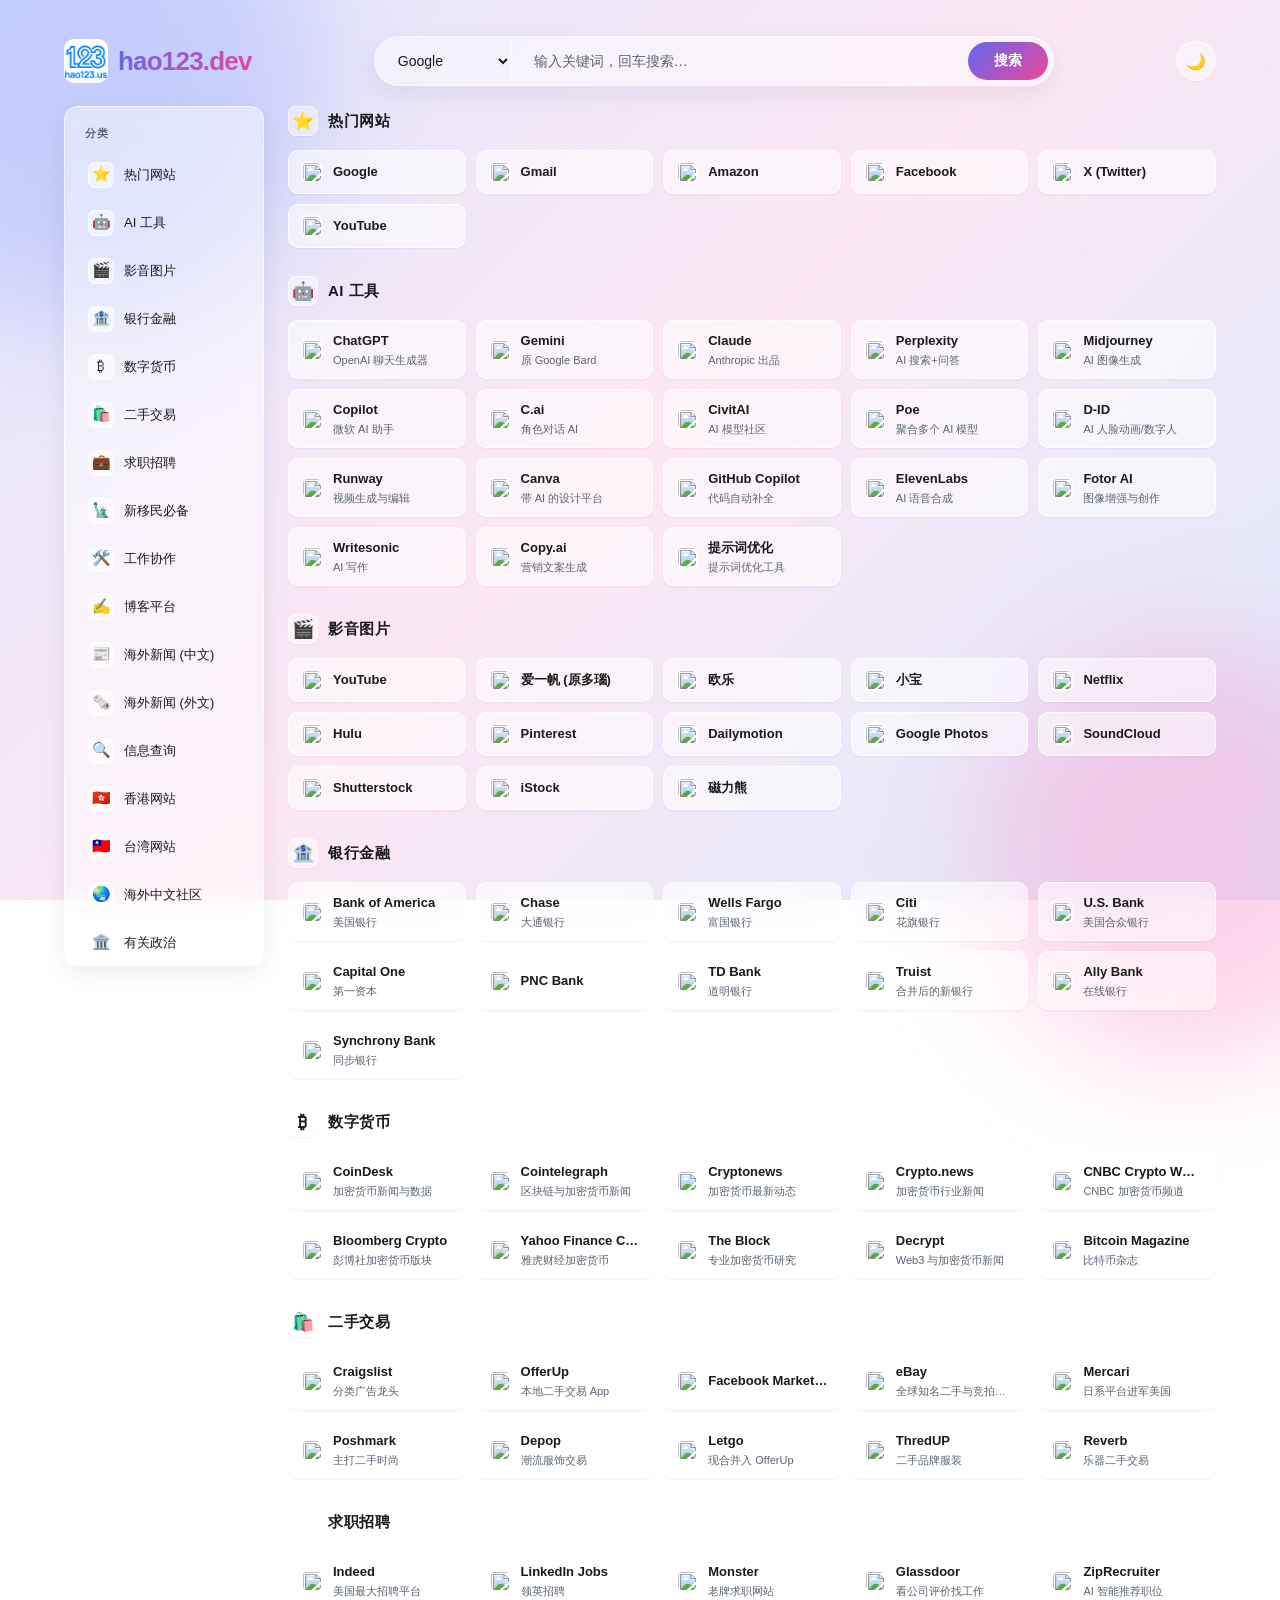
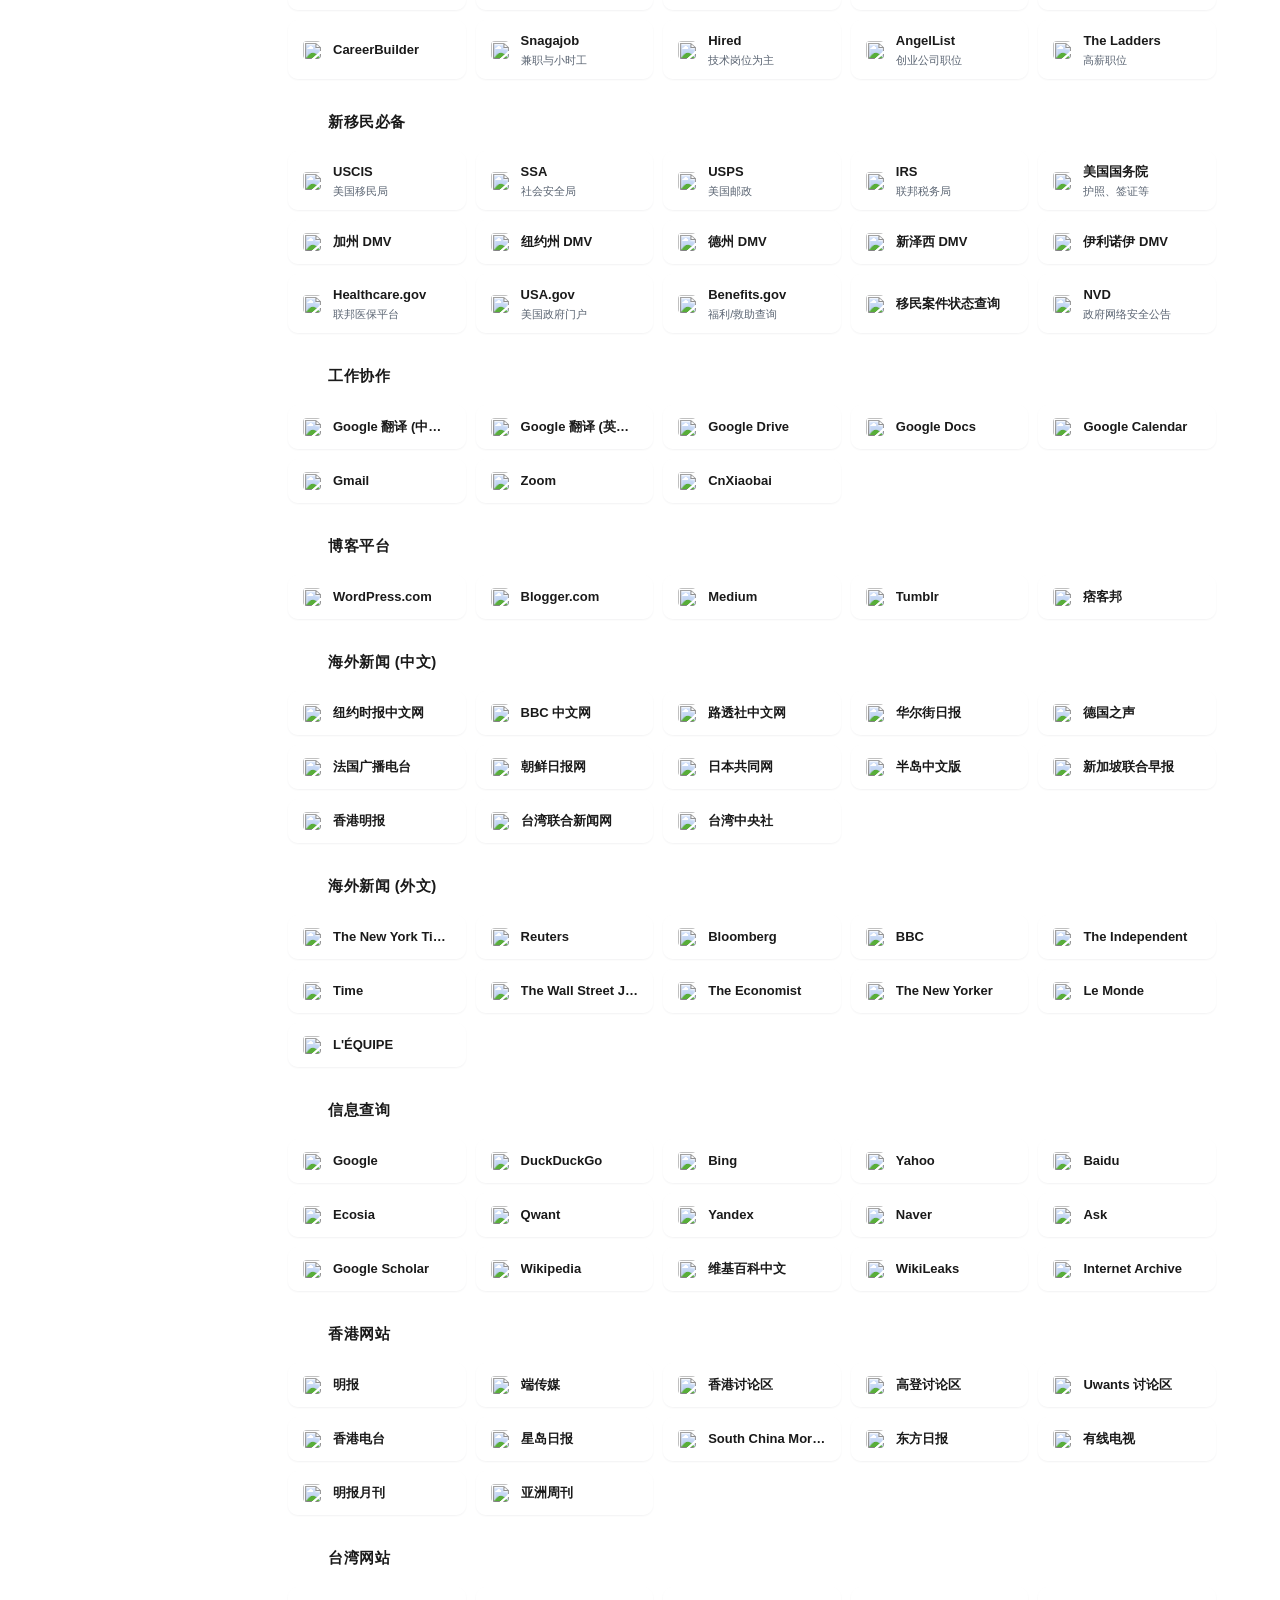
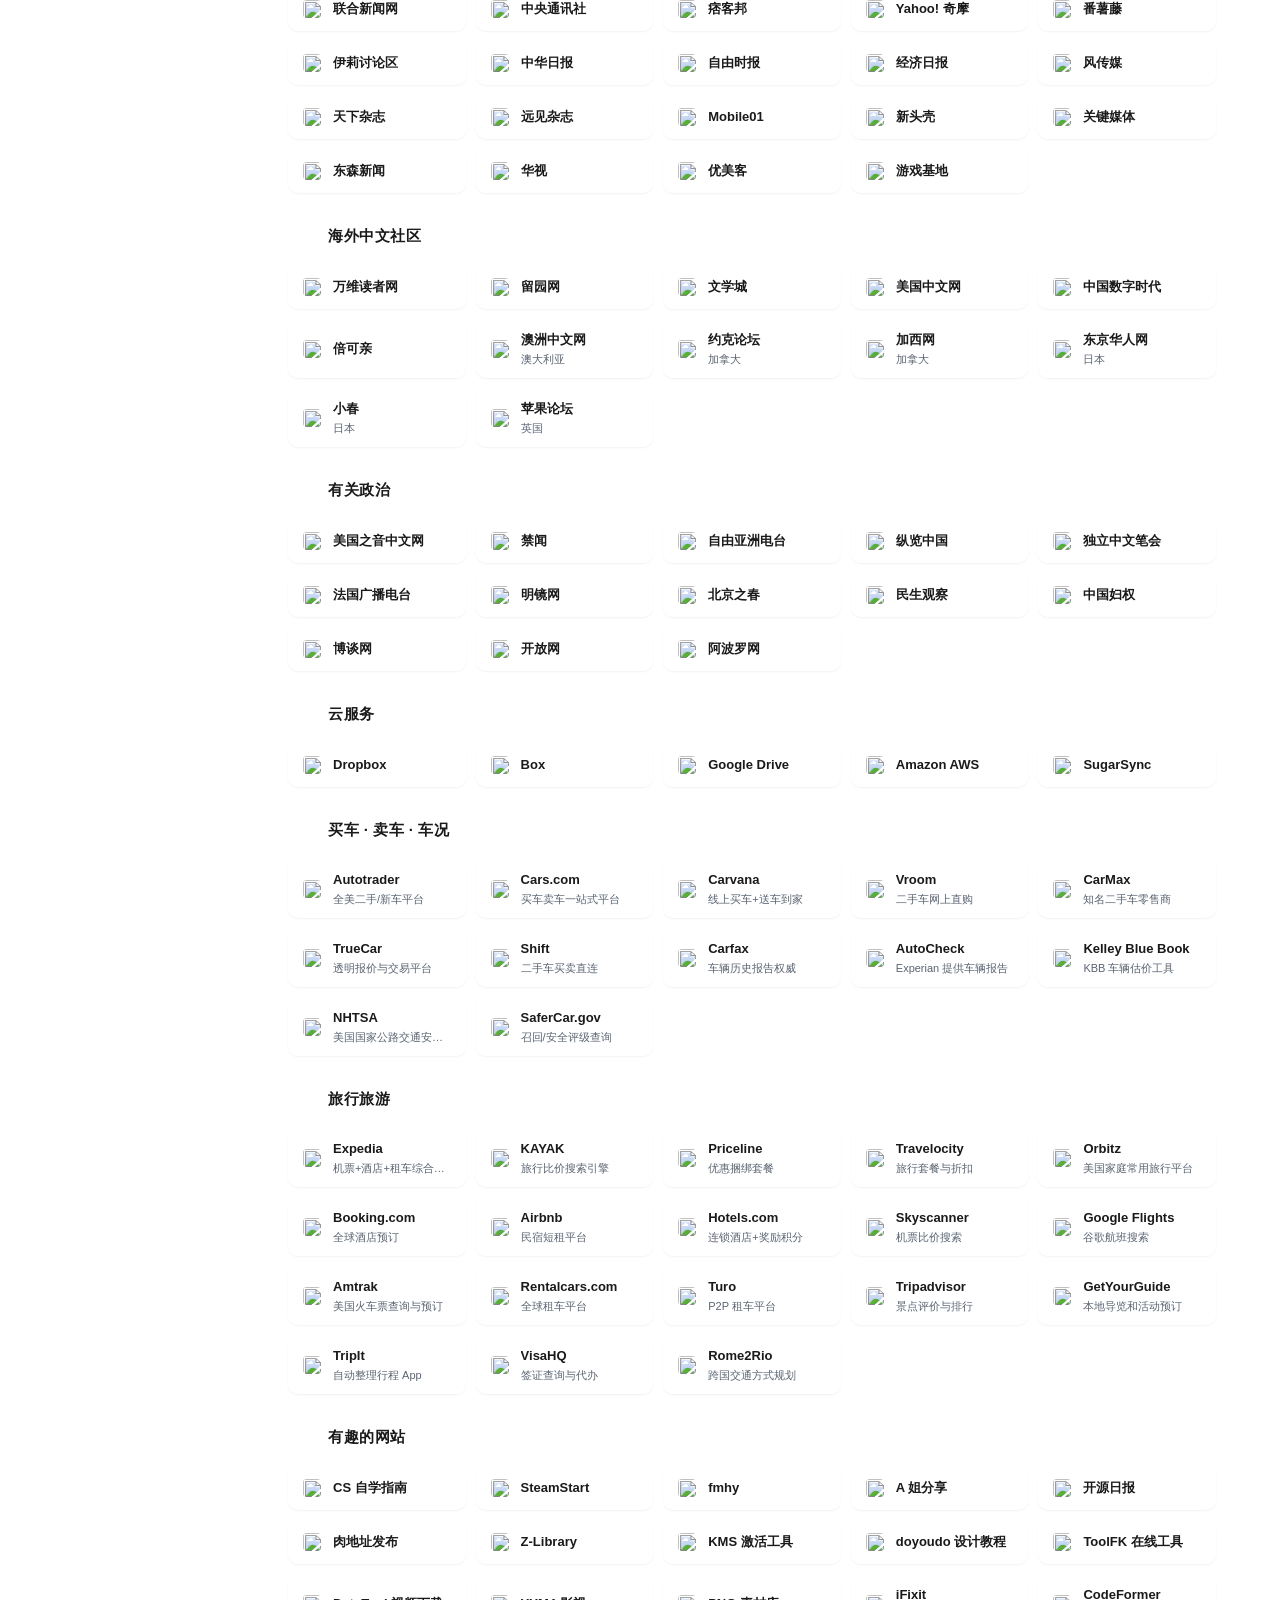
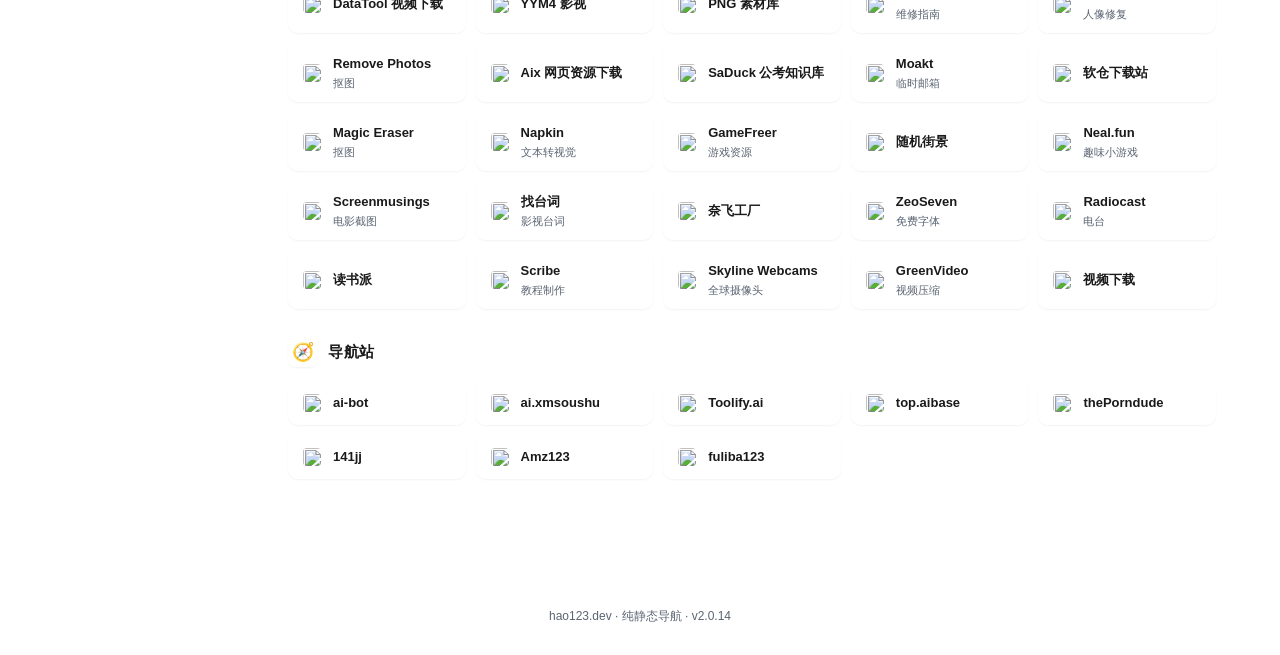
==== index.html @ 93e5f9da "迁移到新仓库 hao123.dev" ====
<!DOCTYPE html><html lang="zh-CN"> <head><meta charset="UTF-8"><meta name="viewport" content="width=device-width, initial-scale=1.0"><meta name="description" content="一个简洁的个人导航站点"><link rel="icon" type="image/svg+xml" href="/favicon/favicon.svg"><link rel="icon" type="image/x-icon" href="/favicon/favicon.ico" sizes="any"><link rel="icon" type="image/png" sizes="96x96" href="/favicon/favicon-96x96.png"><link rel="apple-touch-icon" sizes="180x180" href="/favicon/apple-touch-icon.png"><link rel="manifest" href="/favicon/site.webmanifest"><title>hao123.dev — 个人导航</title><script>
      (function () {
        try {
          var saved = localStorage.getItem('theme');
          var prefersDark =
            window.matchMedia &&
            window.matchMedia('(prefers-color-scheme: dark)').matches;
          var theme = saved || (prefersDark ? 'dark' : 'light');
          document.documentElement.dataset.theme = theme;
        } catch (e) {}
      })();
    </script><!-- Google tag (gtag.js) --><script async src="https://www.googletagmanager.com/gtag/js?id=G-NE12J1LT5P"></script><script>
      window.dataLayer = window.dataLayer || [];
      function gtag() {
        dataLayer.push(arguments);
      }
      gtag('js', new Date());
      gtag('config', 'G-NE12J1LT5P');
    </script><link rel="stylesheet" href="/_astro/index.BvAuFtSw.css"></head> <body>  <header class="site-header"> <div class="container"> <div class="header-top"> <a class="logo" href="/" aria-label="hao123.dev 首页"> <img src="/logo.png" alt="hao123.dev" width="44" height="44"> <span class="logo-text">hao123<em>.dev</em></span> </a> <form class="search-form" id="search-form" target="_blank"> <select id="search-engine" aria-label="搜索引擎"> <option value="https://www.google.com/search?q=">Google</option> <option value="https://www.bing.com/search?q=">Bing</option> <option value="https://www.baidu.com/s?wd=">百度</option> <option value="https://duckduckgo.com/?q=">DuckDuckGo</option> </select> <input type="text" id="search-input" name="q" placeholder="输入关键词，回车搜索…" autocomplete="off"> <button type="submit">搜索</button> </form> <button class="theme-toggle" id="theme-toggle" aria-label="切换主题" title="切换深色/浅色主题"> <span id="theme-icon">🌙</span> </button> </div> </div> </header> <script>
  (function () {
    const form = document.getElementById('search-form');
    const engineSel = document.getElementById('search-engine');
    const input = document.getElementById('search-input');

    form.addEventListener('submit', (e) => {
      e.preventDefault();
      const q = input.value.trim();
      if (!q) return;
      const url = engineSel.value + encodeURIComponent(q);
      window.open(url, '_blank', 'noopener');
    });

    const toggle = document.getElementById('theme-toggle');
    const icon = document.getElementById('theme-icon');
    const updateIcon = () => {
      icon.textContent =
        document.documentElement.dataset.theme === 'dark' ? '☀️' : '🌙';
    };
    updateIcon();
    toggle.addEventListener('click', () => {
      const cur = document.documentElement.dataset.theme || 'light';
      const next = cur === 'dark' ? 'light' : 'dark';
      document.documentElement.dataset.theme = next;
      try {
        localStorage.setItem('theme', next);
      } catch (e) {}
      updateIcon();
    });
  })();
</script> <div class="layout container"> <aside class="sidebar"> <div class="sidebar-inner"> <div class="sidebar-title">分类</div> <nav class="sidebar-nav"> <a class="sidebar-link" href="#hot" data-nav="hot"> <span class="sidebar-icon">⭐</span> <span class="sidebar-name">热门网站</span> </a><a class="sidebar-link" href="#ai" data-nav="ai"> <span class="sidebar-icon">🤖</span> <span class="sidebar-name">AI 工具</span> </a><a class="sidebar-link" href="#media" data-nav="media"> <span class="sidebar-icon">🎬</span> <span class="sidebar-name">影音图片</span> </a><a class="sidebar-link" href="#bank" data-nav="bank"> <span class="sidebar-icon">🏦</span> <span class="sidebar-name">银行金融</span> </a><a class="sidebar-link" href="#crypto" data-nav="crypto"> <span class="sidebar-icon">₿</span> <span class="sidebar-name">数字货币</span> </a><a class="sidebar-link" href="#second-hand" data-nav="second-hand"> <span class="sidebar-icon">🛍️</span> <span class="sidebar-name">二手交易</span> </a><a class="sidebar-link" href="#jobs" data-nav="jobs"> <span class="sidebar-icon">💼</span> <span class="sidebar-name">求职招聘</span> </a><a class="sidebar-link" href="#immigrant" data-nav="immigrant"> <span class="sidebar-icon">🗽</span> <span class="sidebar-name">新移民必备</span> </a><a class="sidebar-link" href="#work" data-nav="work"> <span class="sidebar-icon">🛠️</span> <span class="sidebar-name">工作协作</span> </a><a class="sidebar-link" href="#blog" data-nav="blog"> <span class="sidebar-icon">✍️</span> <span class="sidebar-name">博客平台</span> </a><a class="sidebar-link" href="#news-cn" data-nav="news-cn"> <span class="sidebar-icon">📰</span> <span class="sidebar-name">海外新闻 (中文)</span> </a><a class="sidebar-link" href="#news-en" data-nav="news-en"> <span class="sidebar-icon">🗞️</span> <span class="sidebar-name">海外新闻 (外文)</span> </a><a class="sidebar-link" href="#search" data-nav="search"> <span class="sidebar-icon">🔍</span> <span class="sidebar-name">信息查询</span> </a><a class="sidebar-link" href="#hk" data-nav="hk"> <span class="sidebar-icon">🇭🇰</span> <span class="sidebar-name">香港网站</span> </a><a class="sidebar-link" href="#tw" data-nav="tw"> <span class="sidebar-icon">🇹🇼</span> <span class="sidebar-name">台湾网站</span> </a><a class="sidebar-link" href="#overseas-cn" data-nav="overseas-cn"> <span class="sidebar-icon">🌏</span> <span class="sidebar-name">海外中文社区</span> </a><a class="sidebar-link" href="#politics" data-nav="politics"> <span class="sidebar-icon">🏛️</span> <span class="sidebar-name">有关政治</span> </a><a class="sidebar-link" href="#cloud" data-nav="cloud"> <span class="sidebar-icon">☁️</span> <span class="sidebar-name">云服务</span> </a><a class="sidebar-link" href="#car" data-nav="car"> <span class="sidebar-icon">🚗</span> <span class="sidebar-name">买车 · 卖车 · 车况</span> </a><a class="sidebar-link" href="#travel" data-nav="travel"> <span class="sidebar-icon">✈️</span> <span class="sidebar-name">旅行旅游</span> </a><a class="sidebar-link" href="#fun" data-nav="fun"> <span class="sidebar-icon">🎲</span> <span class="sidebar-name">有趣的网站</span> </a><a class="sidebar-link" href="#nav" data-nav="nav"> <span class="sidebar-icon">🧭</span> <span class="sidebar-name">导航站</span> </a> </nav> </div> </aside> <script>
  (function () {
    const links = Array.from(document.querySelectorAll('[data-nav]'));
    const sections = links
      .map((l) => document.getElementById(l.getAttribute('data-nav')))
      .filter(Boolean);

    const setActive = (id) => {
      links.forEach((l) => {
        l.classList.toggle('active', l.getAttribute('data-nav') === id);
      });
    };

    links.forEach((l) => {
      l.addEventListener('click', (e) => {
        e.preventDefault();
        const id = l.getAttribute('data-nav');
        const el = document.getElementById(id);
        if (el) {
          el.scrollIntoView({ behavior: 'smooth', block: 'start' });
          setActive(id);
          history.replaceState(null, '', `#${id}`);
        }
      });
    });

    if ('IntersectionObserver' in window && sections.length) {
      const io = new IntersectionObserver(
        (entries) => {
          entries.forEach((en) => {
            if (en.isIntersecting) setActive(en.target.id);
          });
        },
        { rootMargin: '-20% 0px -70% 0px', threshold: 0 }
      );
      sections.forEach((s) => io.observe(s));
    }

    if (sections[0]) setActive(sections[0].id);
  })();
</script> <main class="content"> <section class="category" data-category id="hot"> <h2 class="category-title"> <span class="icon">⭐</span> <span>热门网站</span> </h2> <div class="sites-grid"> <a class="site-card" href="https://www.google.com/" target="_blank" rel="noopener noreferrer" data-site data-search="Google "> <img class="site-favicon" src="https://www.google.com/s2/favicons?sz=64&domain=www.google.com" alt="" width="22" height="22" loading="lazy" decoding="async" referrerpolicy="no-referrer"> <div class="site-info"> <div class="site-name">Google</div>  </div> </a><a class="site-card" href="https://www.gmail.com/" target="_blank" rel="noopener noreferrer" data-site data-search="Gmail "> <img class="site-favicon" src="https://www.google.com/s2/favicons?sz=64&domain=www.gmail.com" alt="" width="22" height="22" loading="lazy" decoding="async" referrerpolicy="no-referrer"> <div class="site-info"> <div class="site-name">Gmail</div>  </div> </a><a class="site-card" href="https://www.amazon.com/" target="_blank" rel="noopener noreferrer" data-site data-search="Amazon "> <img class="site-favicon" src="https://www.google.com/s2/favicons?sz=64&domain=www.amazon.com" alt="" width="22" height="22" loading="lazy" decoding="async" referrerpolicy="no-referrer"> <div class="site-info"> <div class="site-name">Amazon</div>  </div> </a><a class="site-card" href="https://www.facebook.com/" target="_blank" rel="noopener noreferrer" data-site data-search="Facebook "> <img class="site-favicon" src="https://www.google.com/s2/favicons?sz=64&domain=www.facebook.com" alt="" width="22" height="22" loading="lazy" decoding="async" referrerpolicy="no-referrer"> <div class="site-info"> <div class="site-name">Facebook</div>  </div> </a><a class="site-card" href="https://www.twitter.com/" target="_blank" rel="noopener noreferrer" data-site data-search="X (Twitter) "> <img class="site-favicon" src="https://www.google.com/s2/favicons?sz=64&domain=www.twitter.com" alt="" width="22" height="22" loading="lazy" decoding="async" referrerpolicy="no-referrer"> <div class="site-info"> <div class="site-name">X (Twitter)</div>  </div> </a><a class="site-card" href="https://www.youtube.com/" target="_blank" rel="noopener noreferrer" data-site data-search="YouTube "> <img class="site-favicon" src="https://www.google.com/s2/favicons?sz=64&domain=www.youtube.com" alt="" width="22" height="22" loading="lazy" decoding="async" referrerpolicy="no-referrer"> <div class="site-info"> <div class="site-name">YouTube</div>  </div> </a> </div> </section><section class="category" data-category id="ai"> <h2 class="category-title"> <span class="icon">🤖</span> <span>AI 工具</span> </h2> <div class="sites-grid"> <a class="site-card" href="https://chat.openai.com/" target="_blank" rel="noopener noreferrer" data-site data-search="ChatGPT OpenAI 聊天生成器"> <img class="site-favicon" src="https://www.google.com/s2/favicons?sz=64&domain=chat.openai.com" alt="" width="22" height="22" loading="lazy" decoding="async" referrerpolicy="no-referrer"> <div class="site-info"> <div class="site-name">ChatGPT</div> <div class="site-desc">OpenAI 聊天生成器</div> </div> </a><a class="site-card" href="https://gemini.google.com/" target="_blank" rel="noopener noreferrer" data-site data-search="Gemini 原 Google Bard"> <img class="site-favicon" src="https://www.google.com/s2/favicons?sz=64&domain=gemini.google.com" alt="" width="22" height="22" loading="lazy" decoding="async" referrerpolicy="no-referrer"> <div class="site-info"> <div class="site-name">Gemini</div> <div class="site-desc">原 Google Bard</div> </div> </a><a class="site-card" href="https://claude.ai/" target="_blank" rel="noopener noreferrer" data-site data-search="Claude Anthropic 出品"> <img class="site-favicon" src="https://www.google.com/s2/favicons?sz=64&domain=claude.ai" alt="" width="22" height="22" loading="lazy" decoding="async" referrerpolicy="no-referrer"> <div class="site-info"> <div class="site-name">Claude</div> <div class="site-desc">Anthropic 出品</div> </div> </a><a class="site-card" href="https://www.perplexity.ai/" target="_blank" rel="noopener noreferrer" data-site data-search="Perplexity AI 搜索+问答"> <img class="site-favicon" src="https://www.google.com/s2/favicons?sz=64&domain=www.perplexity.ai" alt="" width="22" height="22" loading="lazy" decoding="async" referrerpolicy="no-referrer"> <div class="site-info"> <div class="site-name">Perplexity</div> <div class="site-desc">AI 搜索+问答</div> </div> </a><a class="site-card" href="https://www.midjourney.com" target="_blank" rel="noopener noreferrer" data-site data-search="Midjourney AI 图像生成"> <img class="site-favicon" src="https://www.google.com/s2/favicons?sz=64&domain=www.midjourney.com" alt="" width="22" height="22" loading="lazy" decoding="async" referrerpolicy="no-referrer"> <div class="site-info"> <div class="site-name">Midjourney</div> <div class="site-desc">AI 图像生成</div> </div> </a><a class="site-card" href="https://copilot.microsoft.com/" target="_blank" rel="noopener noreferrer" data-site data-search="Copilot 微软 AI 助手"> <img class="site-favicon" src="https://www.google.com/s2/favicons?sz=64&domain=copilot.microsoft.com" alt="" width="22" height="22" loading="lazy" decoding="async" referrerpolicy="no-referrer"> <div class="site-info"> <div class="site-name">Copilot</div> <div class="site-desc">微软 AI 助手</div> </div> </a><a class="site-card" href="https://c.ai/" target="_blank" rel="noopener noreferrer" data-site data-search="C.ai 角色对话 AI"> <img class="site-favicon" src="https://www.google.com/s2/favicons?sz=64&domain=c.ai" alt="" width="22" height="22" loading="lazy" decoding="async" referrerpolicy="no-referrer"> <div class="site-info"> <div class="site-name">C.ai</div> <div class="site-desc">角色对话 AI</div> </div> </a><a class="site-card" href="https://civitai.com/" target="_blank" rel="noopener noreferrer" data-site data-search="CivitAI AI 模型社区"> <img class="site-favicon" src="https://www.google.com/s2/favicons?sz=64&domain=civitai.com" alt="" width="22" height="22" loading="lazy" decoding="async" referrerpolicy="no-referrer"> <div class="site-info"> <div class="site-name">CivitAI</div> <div class="site-desc">AI 模型社区</div> </div> </a><a class="site-card" href="https://poe.com/" target="_blank" rel="noopener noreferrer" data-site data-search="Poe 聚合多个 AI 模型"> <img class="site-favicon" src="https://www.google.com/s2/favicons?sz=64&domain=poe.com" alt="" width="22" height="22" loading="lazy" decoding="async" referrerpolicy="no-referrer"> <div class="site-info"> <div class="site-name">Poe</div> <div class="site-desc">聚合多个 AI 模型</div> </div> </a><a class="site-card" href="https://www.d-id.com/" target="_blank" rel="noopener noreferrer" data-site data-search="D-ID AI 人脸动画/数字人"> <img class="site-favicon" src="https://www.google.com/s2/favicons?sz=64&domain=www.d-id.com" alt="" width="22" height="22" loading="lazy" decoding="async" referrerpolicy="no-referrer"> <div class="site-info"> <div class="site-name">D-ID</div> <div class="site-desc">AI 人脸动画/数字人</div> </div> </a><a class="site-card" href="https://runwayml.com/" target="_blank" rel="noopener noreferrer" data-site data-search="Runway 视频生成与编辑"> <img class="site-favicon" src="https://www.google.com/s2/favicons?sz=64&domain=runwayml.com" alt="" width="22" height="22" loading="lazy" decoding="async" referrerpolicy="no-referrer"> <div class="site-info"> <div class="site-name">Runway</div> <div class="site-desc">视频生成与编辑</div> </div> </a><a class="site-card" href="https://www.canva.com/" target="_blank" rel="noopener noreferrer" data-site data-search="Canva 带 AI 的设计平台"> <img class="site-favicon" src="https://www.google.com/s2/favicons?sz=64&domain=www.canva.com" alt="" width="22" height="22" loading="lazy" decoding="async" referrerpolicy="no-referrer"> <div class="site-info"> <div class="site-name">Canva</div> <div class="site-desc">带 AI 的设计平台</div> </div> </a><a class="site-card" href="https://github.com/features/copilot" target="_blank" rel="noopener noreferrer" data-site data-search="GitHub Copilot 代码自动补全"> <img class="site-favicon" src="https://www.google.com/s2/favicons?sz=64&domain=github.com" alt="" width="22" height="22" loading="lazy" decoding="async" referrerpolicy="no-referrer"> <div class="site-info"> <div class="site-name">GitHub Copilot</div> <div class="site-desc">代码自动补全</div> </div> </a><a class="site-card" href="https://www.elevenlabs.io/" target="_blank" rel="noopener noreferrer" data-site data-search="ElevenLabs AI 语音合成"> <img class="site-favicon" src="https://www.google.com/s2/favicons?sz=64&domain=www.elevenlabs.io" alt="" width="22" height="22" loading="lazy" decoding="async" referrerpolicy="no-referrer"> <div class="site-info"> <div class="site-name">ElevenLabs</div> <div class="site-desc">AI 语音合成</div> </div> </a><a class="site-card" href="https://www.fotor.com/" target="_blank" rel="noopener noreferrer" data-site data-search="Fotor AI 图像增强与创作"> <img class="site-favicon" src="https://www.google.com/s2/favicons?sz=64&domain=www.fotor.com" alt="" width="22" height="22" loading="lazy" decoding="async" referrerpolicy="no-referrer"> <div class="site-info"> <div class="site-name">Fotor AI</div> <div class="site-desc">图像增强与创作</div> </div> </a><a class="site-card" href="https://www.writesonic.com/" target="_blank" rel="noopener noreferrer" data-site data-search="Writesonic AI 写作"> <img class="site-favicon" src="https://www.google.com/s2/favicons?sz=64&domain=www.writesonic.com" alt="" width="22" height="22" loading="lazy" decoding="async" referrerpolicy="no-referrer"> <div class="site-info"> <div class="site-name">Writesonic</div> <div class="site-desc">AI 写作</div> </div> </a><a class="site-card" href="https://www.copy.ai/" target="_blank" rel="noopener noreferrer" data-site data-search="Copy.ai 营销文案生成"> <img class="site-favicon" src="https://www.google.com/s2/favicons?sz=64&domain=www.copy.ai" alt="" width="22" height="22" loading="lazy" decoding="async" referrerpolicy="no-referrer"> <div class="site-info"> <div class="site-name">Copy.ai</div> <div class="site-desc">营销文案生成</div> </div> </a><a class="site-card" href="https://prompt.always200.com/" target="_blank" rel="noopener noreferrer" data-site data-search="提示词优化 提示词优化工具"> <img class="site-favicon" src="https://www.google.com/s2/favicons?sz=64&domain=prompt.always200.com" alt="" width="22" height="22" loading="lazy" decoding="async" referrerpolicy="no-referrer"> <div class="site-info"> <div class="site-name">提示词优化</div> <div class="site-desc">提示词优化工具</div> </div> </a> </div> </section><section class="category" data-category id="media"> <h2 class="category-title"> <span class="icon">🎬</span> <span>影音图片</span> </h2> <div class="sites-grid"> <a class="site-card" href="https://youtube.com/" target="_blank" rel="noopener noreferrer" data-site data-search="YouTube "> <img class="site-favicon" src="https://www.google.com/s2/favicons?sz=64&domain=youtube.com" alt="" width="22" height="22" loading="lazy" decoding="async" referrerpolicy="no-referrer"> <div class="site-info"> <div class="site-name">YouTube</div>  </div> </a><a class="site-card" href="https://iyf.tv/" target="_blank" rel="noopener noreferrer" data-site data-search="爱一帆 (原多瑙) "> <img class="site-favicon" src="https://www.google.com/s2/favicons?sz=64&domain=iyf.tv" alt="" width="22" height="22" loading="lazy" decoding="async" referrerpolicy="no-referrer"> <div class="site-info"> <div class="site-name">爱一帆 (原多瑙)</div>  </div> </a><a class="site-card" href="https://www.olevod.com/" target="_blank" rel="noopener noreferrer" data-site data-search="欧乐 "> <img class="site-favicon" src="https://www.google.com/s2/favicons?sz=64&domain=www.olevod.com" alt="" width="22" height="22" loading="lazy" decoding="async" referrerpolicy="no-referrer"> <div class="site-info"> <div class="site-name">欧乐</div>  </div> </a><a class="site-card" href="https://xbyy.app/" target="_blank" rel="noopener noreferrer" data-site data-search="小宝 "> <img class="site-favicon" src="https://www.google.com/s2/favicons?sz=64&domain=xbyy.app" alt="" width="22" height="22" loading="lazy" decoding="async" referrerpolicy="no-referrer"> <div class="site-info"> <div class="site-name">小宝</div>  </div> </a><a class="site-card" href="https://www.netflix.com/" target="_blank" rel="noopener noreferrer" data-site data-search="Netflix "> <img class="site-favicon" src="https://www.google.com/s2/favicons?sz=64&domain=www.netflix.com" alt="" width="22" height="22" loading="lazy" decoding="async" referrerpolicy="no-referrer"> <div class="site-info"> <div class="site-name">Netflix</div>  </div> </a><a class="site-card" href="https://www.hulu.com/" target="_blank" rel="noopener noreferrer" data-site data-search="Hulu "> <img class="site-favicon" src="https://www.google.com/s2/favicons?sz=64&domain=www.hulu.com" alt="" width="22" height="22" loading="lazy" decoding="async" referrerpolicy="no-referrer"> <div class="site-info"> <div class="site-name">Hulu</div>  </div> </a><a class="site-card" href="https://www.pinterest.com/" target="_blank" rel="noopener noreferrer" data-site data-search="Pinterest "> <img class="site-favicon" src="https://www.google.com/s2/favicons?sz=64&domain=www.pinterest.com" alt="" width="22" height="22" loading="lazy" decoding="async" referrerpolicy="no-referrer"> <div class="site-info"> <div class="site-name">Pinterest</div>  </div> </a><a class="site-card" href="https://www.dailymotion.com/" target="_blank" rel="noopener noreferrer" data-site data-search="Dailymotion "> <img class="site-favicon" src="https://www.google.com/s2/favicons?sz=64&domain=www.dailymotion.com" alt="" width="22" height="22" loading="lazy" decoding="async" referrerpolicy="no-referrer"> <div class="site-info"> <div class="site-name">Dailymotion</div>  </div> </a><a class="site-card" href="https://photos.google.com/" target="_blank" rel="noopener noreferrer" data-site data-search="Google Photos "> <img class="site-favicon" src="https://www.google.com/s2/favicons?sz=64&domain=photos.google.com" alt="" width="22" height="22" loading="lazy" decoding="async" referrerpolicy="no-referrer"> <div class="site-info"> <div class="site-name">Google Photos</div>  </div> </a><a class="site-card" href="https://soundcloud.com/" target="_blank" rel="noopener noreferrer" data-site data-search="SoundCloud "> <img class="site-favicon" src="https://www.google.com/s2/favicons?sz=64&domain=soundcloud.com" alt="" width="22" height="22" loading="lazy" decoding="async" referrerpolicy="no-referrer"> <div class="site-info"> <div class="site-name">SoundCloud</div>  </div> </a><a class="site-card" href="https://www.shutterstock.com/" target="_blank" rel="noopener noreferrer" data-site data-search="Shutterstock "> <img class="site-favicon" src="https://www.google.com/s2/favicons?sz=64&domain=www.shutterstock.com" alt="" width="22" height="22" loading="lazy" decoding="async" referrerpolicy="no-referrer"> <div class="site-info"> <div class="site-name">Shutterstock</div>  </div> </a><a class="site-card" href="https://www.istockphoto.com/" target="_blank" rel="noopener noreferrer" data-site data-search="iStock "> <img class="site-favicon" src="https://www.google.com/s2/favicons?sz=64&domain=www.istockphoto.com" alt="" width="22" height="22" loading="lazy" decoding="async" referrerpolicy="no-referrer"> <div class="site-info"> <div class="site-name">iStock</div>  </div> </a><a class="site-card" href="https://www.cilixiong.com/" target="_blank" rel="noopener noreferrer" data-site data-search="磁力熊 "> <img class="site-favicon" src="https://www.google.com/s2/favicons?sz=64&domain=www.cilixiong.com" alt="" width="22" height="22" loading="lazy" decoding="async" referrerpolicy="no-referrer"> <div class="site-info"> <div class="site-name">磁力熊</div>  </div> </a> </div> </section><section class="category" data-category id="bank"> <h2 class="category-title"> <span class="icon">🏦</span> <span>银行金融</span> </h2> <div class="sites-grid"> <a class="site-card" href="https://www.bankofamerica.com/" target="_blank" rel="noopener noreferrer" data-site data-search="Bank of America 美国银行"> <img class="site-favicon" src="https://www.google.com/s2/favicons?sz=64&domain=www.bankofamerica.com" alt="" width="22" height="22" loading="lazy" decoding="async" referrerpolicy="no-referrer"> <div class="site-info"> <div class="site-name">Bank of America</div> <div class="site-desc">美国银行</div> </div> </a><a class="site-card" href="https://www.chase.com/" target="_blank" rel="noopener noreferrer" data-site data-search="Chase 大通银行"> <img class="site-favicon" src="https://www.google.com/s2/favicons?sz=64&domain=www.chase.com" alt="" width="22" height="22" loading="lazy" decoding="async" referrerpolicy="no-referrer"> <div class="site-info"> <div class="site-name">Chase</div> <div class="site-desc">大通银行</div> </div> </a><a class="site-card" href="https://www.wellsfargo.com/" target="_blank" rel="noopener noreferrer" data-site data-search="Wells Fargo 富国银行"> <img class="site-favicon" src="https://www.google.com/s2/favicons?sz=64&domain=www.wellsfargo.com" alt="" width="22" height="22" loading="lazy" decoding="async" referrerpolicy="no-referrer"> <div class="site-info"> <div class="site-name">Wells Fargo</div> <div class="site-desc">富国银行</div> </div> </a><a class="site-card" href="https://www.citi.com/" target="_blank" rel="noopener noreferrer" data-site data-search="Citi 花旗银行"> <img class="site-favicon" src="https://www.google.com/s2/favicons?sz=64&domain=www.citi.com" alt="" width="22" height="22" loading="lazy" decoding="async" referrerpolicy="no-referrer"> <div class="site-info"> <div class="site-name">Citi</div> <div class="site-desc">花旗银行</div> </div> </a><a class="site-card" href="https://www.usbank.com/" target="_blank" rel="noopener noreferrer" data-site data-search="U.S. Bank 美国合众银行"> <img class="site-favicon" src="https://www.google.com/s2/favicons?sz=64&domain=www.usbank.com" alt="" width="22" height="22" loading="lazy" decoding="async" referrerpolicy="no-referrer"> <div class="site-info"> <div class="site-name">U.S. Bank</div> <div class="site-desc">美国合众银行</div> </div> </a><a class="site-card" href="https://www.capitalone.com/" target="_blank" rel="noopener noreferrer" data-site data-search="Capital One 第一资本"> <img class="site-favicon" src="https://www.google.com/s2/favicons?sz=64&domain=www.capitalone.com" alt="" width="22" height="22" loading="lazy" decoding="async" referrerpolicy="no-referrer"> <div class="site-info"> <div class="site-name">Capital One</div> <div class="site-desc">第一资本</div> </div> </a><a class="site-card" href="https://www.pnc.com/" target="_blank" rel="noopener noreferrer" data-site data-search="PNC Bank "> <img class="site-favicon" src="https://www.google.com/s2/favicons?sz=64&domain=www.pnc.com" alt="" width="22" height="22" loading="lazy" decoding="async" referrerpolicy="no-referrer"> <div class="site-info"> <div class="site-name">PNC Bank</div>  </div> </a><a class="site-card" href="https://www.td.com/us/en/personal-banking/" target="_blank" rel="noopener noreferrer" data-site data-search="TD Bank 道明银行"> <img class="site-favicon" src="https://www.google.com/s2/favicons?sz=64&domain=www.td.com" alt="" width="22" height="22" loading="lazy" decoding="async" referrerpolicy="no-referrer"> <div class="site-info"> <div class="site-name">TD Bank</div> <div class="site-desc">道明银行</div> </div> </a><a class="site-card" href="https://www.truist.com/" target="_blank" rel="noopener noreferrer" data-site data-search="Truist 合并后的新银行"> <img class="site-favicon" src="https://www.google.com/s2/favicons?sz=64&domain=www.truist.com" alt="" width="22" height="22" loading="lazy" decoding="async" referrerpolicy="no-referrer"> <div class="site-info"> <div class="site-name">Truist</div> <div class="site-desc">合并后的新银行</div> </div> </a><a class="site-card" href="https://www.ally.com/" target="_blank" rel="noopener noreferrer" data-site data-search="Ally Bank 在线银行"> <img class="site-favicon" src="https://www.google.com/s2/favicons?sz=64&domain=www.ally.com" alt="" width="22" height="22" loading="lazy" decoding="async" referrerpolicy="no-referrer"> <div class="site-info"> <div class="site-name">Ally Bank</div> <div class="site-desc">在线银行</div> </div> </a><a class="site-card" href="https://www.synchrony.com/" target="_blank" rel="noopener noreferrer" data-site data-search="Synchrony Bank 同步银行"> <img class="site-favicon" src="https://www.google.com/s2/favicons?sz=64&domain=www.synchrony.com" alt="" width="22" height="22" loading="lazy" decoding="async" referrerpolicy="no-referrer"> <div class="site-info"> <div class="site-name">Synchrony Bank</div> <div class="site-desc">同步银行</div> </div> </a> </div> </section><section class="category" data-category id="crypto"> <h2 class="category-title"> <span class="icon">₿</span> <span>数字货币</span> </h2> <div class="sites-grid"> <a class="site-card" href="https://www.coindesk.com/" target="_blank" rel="noopener noreferrer" data-site data-search="CoinDesk 加密货币新闻与数据"> <img class="site-favicon" src="https://www.google.com/s2/favicons?sz=64&domain=www.coindesk.com" alt="" width="22" height="22" loading="lazy" decoding="async" referrerpolicy="no-referrer"> <div class="site-info"> <div class="site-name">CoinDesk</div> <div class="site-desc">加密货币新闻与数据</div> </div> </a><a class="site-card" href="https://cointelegraph.com/" target="_blank" rel="noopener noreferrer" data-site data-search="Cointelegraph 区块链与加密货币新闻"> <img class="site-favicon" src="https://www.google.com/s2/favicons?sz=64&domain=cointelegraph.com" alt="" width="22" height="22" loading="lazy" decoding="async" referrerpolicy="no-referrer"> <div class="site-info"> <div class="site-name">Cointelegraph</div> <div class="site-desc">区块链与加密货币新闻</div> </div> </a><a class="site-card" href="https://cryptonews.com/" target="_blank" rel="noopener noreferrer" data-site data-search="Cryptonews 加密货币最新动态"> <img class="site-favicon" src="https://www.google.com/s2/favicons?sz=64&domain=cryptonews.com" alt="" width="22" height="22" loading="lazy" decoding="async" referrerpolicy="no-referrer"> <div class="site-info"> <div class="site-name">Cryptonews</div> <div class="site-desc">加密货币最新动态</div> </div> </a><a class="site-card" href="https://crypto.news" target="_blank" rel="noopener noreferrer" data-site data-search="Crypto.news 加密货币行业新闻"> <img class="site-favicon" src="https://www.google.com/s2/favicons?sz=64&domain=crypto.news" alt="" width="22" height="22" loading="lazy" decoding="async" referrerpolicy="no-referrer"> <div class="site-info"> <div class="site-name">Crypto.news</div> <div class="site-desc">加密货币行业新闻</div> </div> </a><a class="site-card" href="https://www.cnbc.com/cryptoworld/" target="_blank" rel="noopener noreferrer" data-site data-search="CNBC Crypto World CNBC 加密货币频道"> <img class="site-favicon" src="https://www.google.com/s2/favicons?sz=64&domain=www.cnbc.com" alt="" width="22" height="22" loading="lazy" decoding="async" referrerpolicy="no-referrer"> <div class="site-info"> <div class="site-name">CNBC Crypto World</div> <div class="site-desc">CNBC 加密货币频道</div> </div> </a><a class="site-card" href="https://www.bloomberg.com/crypto" target="_blank" rel="noopener noreferrer" data-site data-search="Bloomberg Crypto 彭博社加密货币版块"> <img class="site-favicon" src="https://www.google.com/s2/favicons?sz=64&domain=www.bloomberg.com" alt="" width="22" height="22" loading="lazy" decoding="async" referrerpolicy="no-referrer"> <div class="site-info"> <div class="site-name">Bloomberg Crypto</div> <div class="site-desc">彭博社加密货币版块</div> </div> </a><a class="site-card" href="https://finance.yahoo.com/topic/crypto/" target="_blank" rel="noopener noreferrer" data-site data-search="Yahoo Finance Crypto 雅虎财经加密货币"> <img class="site-favicon" src="https://www.google.com/s2/favicons?sz=64&domain=finance.yahoo.com" alt="" width="22" height="22" loading="lazy" decoding="async" referrerpolicy="no-referrer"> <div class="site-info"> <div class="site-name">Yahoo Finance Crypto</div> <div class="site-desc">雅虎财经加密货币</div> </div> </a><a class="site-card" href="https://www.theblock.co/" target="_blank" rel="noopener noreferrer" data-site data-search="The Block 专业加密货币研究"> <img class="site-favicon" src="https://www.google.com/s2/favicons?sz=64&domain=www.theblock.co" alt="" width="22" height="22" loading="lazy" decoding="async" referrerpolicy="no-referrer"> <div class="site-info"> <div class="site-name">The Block</div> <div class="site-desc">专业加密货币研究</div> </div> </a><a class="site-card" href="https://decrypt.co/" target="_blank" rel="noopener noreferrer" data-site data-search="Decrypt Web3 与加密货币新闻"> <img class="site-favicon" src="https://www.google.com/s2/favicons?sz=64&domain=decrypt.co" alt="" width="22" height="22" loading="lazy" decoding="async" referrerpolicy="no-referrer"> <div class="site-info"> <div class="site-name">Decrypt</div> <div class="site-desc">Web3 与加密货币新闻</div> </div> </a><a class="site-card" href="https://bitcoinmagazine.com/" target="_blank" rel="noopener noreferrer" data-site data-search="Bitcoin Magazine 比特币杂志"> <img class="site-favicon" src="https://www.google.com/s2/favicons?sz=64&domain=bitcoinmagazine.com" alt="" width="22" height="22" loading="lazy" decoding="async" referrerpolicy="no-referrer"> <div class="site-info"> <div class="site-name">Bitcoin Magazine</div> <div class="site-desc">比特币杂志</div> </div> </a> </div> </section><section class="category" data-category id="second-hand"> <h2 class="category-title"> <span class="icon">🛍️</span> <span>二手交易</span> </h2> <div class="sites-grid"> <a class="site-card" href="https://www.craigslist.org/" target="_blank" rel="noopener noreferrer" data-site data-search="Craigslist 分类广告龙头"> <img class="site-favicon" src="https://www.google.com/s2/favicons?sz=64&domain=www.craigslist.org" alt="" width="22" height="22" loading="lazy" decoding="async" referrerpolicy="no-referrer"> <div class="site-info"> <div class="site-name">Craigslist</div> <div class="site-desc">分类广告龙头</div> </div> </a><a class="site-card" href="https://offerup.com/" target="_blank" rel="noopener noreferrer" data-site data-search="OfferUp 本地二手交易 App"> <img class="site-favicon" src="https://www.google.com/s2/favicons?sz=64&domain=offerup.com" alt="" width="22" height="22" loading="lazy" decoding="async" referrerpolicy="no-referrer"> <div class="site-info"> <div class="site-name">OfferUp</div> <div class="site-desc">本地二手交易 App</div> </div> </a><a class="site-card" href="https://www.facebook.com/marketplace" target="_blank" rel="noopener noreferrer" data-site data-search="Facebook Marketplace "> <img class="site-favicon" src="https://www.google.com/s2/favicons?sz=64&domain=www.facebook.com" alt="" width="22" height="22" loading="lazy" decoding="async" referrerpolicy="no-referrer"> <div class="site-info"> <div class="site-name">Facebook Marketplace</div>  </div> </a><a class="site-card" href="https://www.ebay.com/" target="_blank" rel="noopener noreferrer" data-site data-search="eBay 全球知名二手与竞拍平台"> <img class="site-favicon" src="https://www.google.com/s2/favicons?sz=64&domain=www.ebay.com" alt="" width="22" height="22" loading="lazy" decoding="async" referrerpolicy="no-referrer"> <div class="site-info"> <div class="site-name">eBay</div> <div class="site-desc">全球知名二手与竞拍平台</div> </div> </a><a class="site-card" href="https://www.mercari.com/" target="_blank" rel="noopener noreferrer" data-site data-search="Mercari 日系平台进军美国"> <img class="site-favicon" src="https://www.google.com/s2/favicons?sz=64&domain=www.mercari.com" alt="" width="22" height="22" loading="lazy" decoding="async" referrerpolicy="no-referrer"> <div class="site-info"> <div class="site-name">Mercari</div> <div class="site-desc">日系平台进军美国</div> </div> </a><a class="site-card" href="https://poshmark.com/" target="_blank" rel="noopener noreferrer" data-site data-search="Poshmark 主打二手时尚"> <img class="site-favicon" src="https://www.google.com/s2/favicons?sz=64&domain=poshmark.com" alt="" width="22" height="22" loading="lazy" decoding="async" referrerpolicy="no-referrer"> <div class="site-info"> <div class="site-name">Poshmark</div> <div class="site-desc">主打二手时尚</div> </div> </a><a class="site-card" href="https://www.depop.com/" target="_blank" rel="noopener noreferrer" data-site data-search="Depop 潮流服饰交易"> <img class="site-favicon" src="https://www.google.com/s2/favicons?sz=64&domain=www.depop.com" alt="" width="22" height="22" loading="lazy" decoding="async" referrerpolicy="no-referrer"> <div class="site-info"> <div class="site-name">Depop</div> <div class="site-desc">潮流服饰交易</div> </div> </a><a class="site-card" href="https://www.letgo.com/" target="_blank" rel="noopener noreferrer" data-site data-search="Letgo 现合并入 OfferUp"> <img class="site-favicon" src="https://www.google.com/s2/favicons?sz=64&domain=www.letgo.com" alt="" width="22" height="22" loading="lazy" decoding="async" referrerpolicy="no-referrer"> <div class="site-info"> <div class="site-name">Letgo</div> <div class="site-desc">现合并入 OfferUp</div> </div> </a><a class="site-card" href="https://www.thredup.com/" target="_blank" rel="noopener noreferrer" data-site data-search="ThredUP 二手品牌服装"> <img class="site-favicon" src="https://www.google.com/s2/favicons?sz=64&domain=www.thredup.com" alt="" width="22" height="22" loading="lazy" decoding="async" referrerpolicy="no-referrer"> <div class="site-info"> <div class="site-name">ThredUP</div> <div class="site-desc">二手品牌服装</div> </div> </a><a class="site-card" href="https://www.reverb.com/" target="_blank" rel="noopener noreferrer" data-site data-search="Reverb 乐器二手交易"> <img class="site-favicon" src="https://www.google.com/s2/favicons?sz=64&domain=www.reverb.com" alt="" width="22" height="22" loading="lazy" decoding="async" referrerpolicy="no-referrer"> <div class="site-info"> <div class="site-name">Reverb</div> <div class="site-desc">乐器二手交易</div> </div> </a> </div> </section><section class="category" data-category id="jobs"> <h2 class="category-title"> <span class="icon">💼</span> <span>求职招聘</span> </h2> <div class="sites-grid"> <a class="site-card" href="https://www.indeed.com/" target="_blank" rel="noopener noreferrer" data-site data-search="Indeed 美国最大招聘平台"> <img class="site-favicon" src="https://www.google.com/s2/favicons?sz=64&domain=www.indeed.com" alt="" width="22" height="22" loading="lazy" decoding="async" referrerpolicy="no-referrer"> <div class="site-info"> <div class="site-name">Indeed</div> <div class="site-desc">美国最大招聘平台</div> </div> </a><a class="site-card" href="https://www.linkedin.com/jobs/" target="_blank" rel="noopener noreferrer" data-site data-search="LinkedIn Jobs 领英招聘"> <img class="site-favicon" src="https://www.google.com/s2/favicons?sz=64&domain=www.linkedin.com" alt="" width="22" height="22" loading="lazy" decoding="async" referrerpolicy="no-referrer"> <div class="site-info"> <div class="site-name">LinkedIn Jobs</div> <div class="site-desc">领英招聘</div> </div> </a><a class="site-card" href="https://www.monster.com/" target="_blank" rel="noopener noreferrer" data-site data-search="Monster 老牌求职网站"> <img class="site-favicon" src="https://www.google.com/s2/favicons?sz=64&domain=www.monster.com" alt="" width="22" height="22" loading="lazy" decoding="async" referrerpolicy="no-referrer"> <div class="site-info"> <div class="site-name">Monster</div> <div class="site-desc">老牌求职网站</div> </div> </a><a class="site-card" href="https://www.glassdoor.com/" target="_blank" rel="noopener noreferrer" data-site data-search="Glassdoor 看公司评价找工作"> <img class="site-favicon" src="https://www.google.com/s2/favicons?sz=64&domain=www.glassdoor.com" alt="" width="22" height="22" loading="lazy" decoding="async" referrerpolicy="no-referrer"> <div class="site-info"> <div class="site-name">Glassdoor</div> <div class="site-desc">看公司评价找工作</div> </div> </a><a class="site-card" href="https://www.ziprecruiter.com/" target="_blank" rel="noopener noreferrer" data-site data-search="ZipRecruiter AI 智能推荐职位"> <img class="site-favicon" src="https://www.google.com/s2/favicons?sz=64&domain=www.ziprecruiter.com" alt="" width="22" height="22" loading="lazy" decoding="async" referrerpolicy="no-referrer"> <div class="site-info"> <div class="site-name">ZipRecruiter</div> <div class="site-desc">AI 智能推荐职位</div> </div> </a><a class="site-card" href="https://www.careerbuilder.com/" target="_blank" rel="noopener noreferrer" data-site data-search="CareerBuilder "> <img class="site-favicon" src="https://www.google.com/s2/favicons?sz=64&domain=www.careerbuilder.com" alt="" width="22" height="22" loading="lazy" decoding="async" referrerpolicy="no-referrer"> <div class="site-info"> <div class="site-name">CareerBuilder</div>  </div> </a><a class="site-card" href="https://www.snagajob.com/" target="_blank" rel="noopener noreferrer" data-site data-search="Snagajob 兼职与小时工"> <img class="site-favicon" src="https://www.google.com/s2/favicons?sz=64&domain=www.snagajob.com" alt="" width="22" height="22" loading="lazy" decoding="async" referrerpolicy="no-referrer"> <div class="site-info"> <div class="site-name">Snagajob</div> <div class="site-desc">兼职与小时工</div> </div> </a><a class="site-card" href="https://www.hired.com/" target="_blank" rel="noopener noreferrer" data-site data-search="Hired 技术岗位为主"> <img class="site-favicon" src="https://www.google.com/s2/favicons?sz=64&domain=www.hired.com" alt="" width="22" height="22" loading="lazy" decoding="async" referrerpolicy="no-referrer"> <div class="site-info"> <div class="site-name">Hired</div> <div class="site-desc">技术岗位为主</div> </div> </a><a class="site-card" href="https://angel.co/" target="_blank" rel="noopener noreferrer" data-site data-search="AngelList 创业公司职位"> <img class="site-favicon" src="https://www.google.com/s2/favicons?sz=64&domain=angel.co" alt="" width="22" height="22" loading="lazy" decoding="async" referrerpolicy="no-referrer"> <div class="site-info"> <div class="site-name">AngelList</div> <div class="site-desc">创业公司职位</div> </div> </a><a class="site-card" href="https://www.theladders.com/" target="_blank" rel="noopener noreferrer" data-site data-search="The Ladders 高薪职位"> <img class="site-favicon" src="https://www.google.com/s2/favicons?sz=64&domain=www.theladders.com" alt="" width="22" height="22" loading="lazy" decoding="async" referrerpolicy="no-referrer"> <div class="site-info"> <div class="site-name">The Ladders</div> <div class="site-desc">高薪职位</div> </div> </a> </div> </section><section class="category" data-category id="immigrant"> <h2 class="category-title"> <span class="icon">🗽</span> <span>新移民必备</span> </h2> <div class="sites-grid"> <a class="site-card" href="https://www.uscis.gov/" target="_blank" rel="noopener noreferrer" data-site data-search="USCIS 美国移民局"> <img class="site-favicon" src="https://www.google.com/s2/favicons?sz=64&domain=www.uscis.gov" alt="" width="22" height="22" loading="lazy" decoding="async" referrerpolicy="no-referrer"> <div class="site-info"> <div class="site-name">USCIS</div> <div class="site-desc">美国移民局</div> </div> </a><a class="site-card" href="https://www.ssa.gov/" target="_blank" rel="noopener noreferrer" data-site data-search="SSA 社会安全局"> <img class="site-favicon" src="https://www.google.com/s2/favicons?sz=64&domain=www.ssa.gov" alt="" width="22" height="22" loading="lazy" decoding="async" referrerpolicy="no-referrer"> <div class="site-info"> <div class="site-name">SSA</div> <div class="site-desc">社会安全局</div> </div> </a><a class="site-card" href="https://www.usps.com/" target="_blank" rel="noopener noreferrer" data-site data-search="USPS 美国邮政"> <img class="site-favicon" src="https://www.google.com/s2/favicons?sz=64&domain=www.usps.com" alt="" width="22" height="22" loading="lazy" decoding="async" referrerpolicy="no-referrer"> <div class="site-info"> <div class="site-name">USPS</div> <div class="site-desc">美国邮政</div> </div> </a><a class="site-card" href="https://www.irs.gov/" target="_blank" rel="noopener noreferrer" data-site data-search="IRS 联邦税务局"> <img class="site-favicon" src="https://www.google.com/s2/favicons?sz=64&domain=www.irs.gov" alt="" width="22" height="22" loading="lazy" decoding="async" referrerpolicy="no-referrer"> <div class="site-info"> <div class="site-name">IRS</div> <div class="site-desc">联邦税务局</div> </div> </a><a class="site-card" href="https://travel.state.gov/" target="_blank" rel="noopener noreferrer" data-site data-search="美国国务院 护照、签证等"> <img class="site-favicon" src="https://www.google.com/s2/favicons?sz=64&domain=travel.state.gov" alt="" width="22" height="22" loading="lazy" decoding="async" referrerpolicy="no-referrer"> <div class="site-info"> <div class="site-name">美国国务院</div> <div class="site-desc">护照、签证等</div> </div> </a><a class="site-card" href="https://www.dmv.ca.gov/" target="_blank" rel="noopener noreferrer" data-site data-search="加州 DMV "> <img class="site-favicon" src="https://www.google.com/s2/favicons?sz=64&domain=www.dmv.ca.gov" alt="" width="22" height="22" loading="lazy" decoding="async" referrerpolicy="no-referrer"> <div class="site-info"> <div class="site-name">加州 DMV</div>  </div> </a><a class="site-card" href="https://dmv.ny.gov/" target="_blank" rel="noopener noreferrer" data-site data-search="纽约州 DMV "> <img class="site-favicon" src="https://www.google.com/s2/favicons?sz=64&domain=dmv.ny.gov" alt="" width="22" height="22" loading="lazy" decoding="async" referrerpolicy="no-referrer"> <div class="site-info"> <div class="site-name">纽约州 DMV</div>  </div> </a><a class="site-card" href="https://www.txdmv.gov/" target="_blank" rel="noopener noreferrer" data-site data-search="德州 DMV "> <img class="site-favicon" src="https://www.google.com/s2/favicons?sz=64&domain=www.txdmv.gov" alt="" width="22" height="22" loading="lazy" decoding="async" referrerpolicy="no-referrer"> <div class="site-info"> <div class="site-name">德州 DMV</div>  </div> </a><a class="site-card" href="https://www.state.nj.us/mvc/" target="_blank" rel="noopener noreferrer" data-site data-search="新泽西 DMV "> <img class="site-favicon" src="https://www.google.com/s2/favicons?sz=64&domain=www.state.nj.us" alt="" width="22" height="22" loading="lazy" decoding="async" referrerpolicy="no-referrer"> <div class="site-info"> <div class="site-name">新泽西 DMV</div>  </div> </a><a class="site-card" href="https://www.ilsos.gov/" target="_blank" rel="noopener noreferrer" data-site data-search="伊利诺伊 DMV "> <img class="site-favicon" src="https://www.google.com/s2/favicons?sz=64&domain=www.ilsos.gov" alt="" width="22" height="22" loading="lazy" decoding="async" referrerpolicy="no-referrer"> <div class="site-info"> <div class="site-name">伊利诺伊 DMV</div>  </div> </a><a class="site-card" href="https://www.healthcare.gov/" target="_blank" rel="noopener noreferrer" data-site data-search="Healthcare.gov 联邦医保平台"> <img class="site-favicon" src="https://www.google.com/s2/favicons?sz=64&domain=www.healthcare.gov" alt="" width="22" height="22" loading="lazy" decoding="async" referrerpolicy="no-referrer"> <div class="site-info"> <div class="site-name">Healthcare.gov</div> <div class="site-desc">联邦医保平台</div> </div> </a><a class="site-card" href="https://www.usa.gov/" target="_blank" rel="noopener noreferrer" data-site data-search="USA.gov 美国政府门户"> <img class="site-favicon" src="https://www.google.com/s2/favicons?sz=64&domain=www.usa.gov" alt="" width="22" height="22" loading="lazy" decoding="async" referrerpolicy="no-referrer"> <div class="site-info"> <div class="site-name">USA.gov</div> <div class="site-desc">美国政府门户</div> </div> </a><a class="site-card" href="https://www.benefits.gov/" target="_blank" rel="noopener noreferrer" data-site data-search="Benefits.gov 福利/救助查询"> <img class="site-favicon" src="https://www.google.com/s2/favicons?sz=64&domain=www.benefits.gov" alt="" width="22" height="22" loading="lazy" decoding="async" referrerpolicy="no-referrer"> <div class="site-info"> <div class="site-name">Benefits.gov</div> <div class="site-desc">福利/救助查询</div> </div> </a><a class="site-card" href="https://egov.uscis.gov/casestatus/landing.do" target="_blank" rel="noopener noreferrer" data-site data-search="移民案件状态查询 "> <img class="site-favicon" src="https://www.google.com/s2/favicons?sz=64&domain=egov.uscis.gov" alt="" width="22" height="22" loading="lazy" decoding="async" referrerpolicy="no-referrer"> <div class="site-info"> <div class="site-name">移民案件状态查询</div>  </div> </a><a class="site-card" href="https://nvd.nist.gov/" target="_blank" rel="noopener noreferrer" data-site data-search="NVD 政府网络安全公告"> <img class="site-favicon" src="https://www.google.com/s2/favicons?sz=64&domain=nvd.nist.gov" alt="" width="22" height="22" loading="lazy" decoding="async" referrerpolicy="no-referrer"> <div class="site-info"> <div class="site-name">NVD</div> <div class="site-desc">政府网络安全公告</div> </div> </a> </div> </section><section class="category" data-category id="work"> <h2 class="category-title"> <span class="icon">🛠️</span> <span>工作协作</span> </h2> <div class="sites-grid"> <a class="site-card" href="https://translate.google.com/?sl=zh-CN&tl=en&op=translate" target="_blank" rel="noopener noreferrer" data-site data-search="Google 翻译 (中→英) "> <img class="site-favicon" src="https://www.google.com/s2/favicons?sz=64&domain=translate.google.com" alt="" width="22" height="22" loading="lazy" decoding="async" referrerpolicy="no-referrer"> <div class="site-info"> <div class="site-name">Google 翻译 (中→英)</div>  </div> </a><a class="site-card" href="https://translate.google.com/?tl=zh-CN&sl=en&op=translate" target="_blank" rel="noopener noreferrer" data-site data-search="Google 翻译 (英→中) "> <img class="site-favicon" src="https://www.google.com/s2/favicons?sz=64&domain=translate.google.com" alt="" width="22" height="22" loading="lazy" decoding="async" referrerpolicy="no-referrer"> <div class="site-info"> <div class="site-name">Google 翻译 (英→中)</div>  </div> </a><a class="site-card" href="https://drive.google.com/" target="_blank" rel="noopener noreferrer" data-site data-search="Google Drive "> <img class="site-favicon" src="https://www.google.com/s2/favicons?sz=64&domain=drive.google.com" alt="" width="22" height="22" loading="lazy" decoding="async" referrerpolicy="no-referrer"> <div class="site-info"> <div class="site-name">Google Drive</div>  </div> </a><a class="site-card" href="https://docs.google.com/" target="_blank" rel="noopener noreferrer" data-site data-search="Google Docs "> <img class="site-favicon" src="https://www.google.com/s2/favicons?sz=64&domain=docs.google.com" alt="" width="22" height="22" loading="lazy" decoding="async" referrerpolicy="no-referrer"> <div class="site-info"> <div class="site-name">Google Docs</div>  </div> </a><a class="site-card" href="https://calendar.google.com/" target="_blank" rel="noopener noreferrer" data-site data-search="Google Calendar "> <img class="site-favicon" src="https://www.google.com/s2/favicons?sz=64&domain=calendar.google.com" alt="" width="22" height="22" loading="lazy" decoding="async" referrerpolicy="no-referrer"> <div class="site-info"> <div class="site-name">Google Calendar</div>  </div> </a><a class="site-card" href="https://mail.google.com/" target="_blank" rel="noopener noreferrer" data-site data-search="Gmail "> <img class="site-favicon" src="https://www.google.com/s2/favicons?sz=64&domain=mail.google.com" alt="" width="22" height="22" loading="lazy" decoding="async" referrerpolicy="no-referrer"> <div class="site-info"> <div class="site-name">Gmail</div>  </div> </a><a class="site-card" href="https://www.zoom.us/" target="_blank" rel="noopener noreferrer" data-site data-search="Zoom "> <img class="site-favicon" src="https://www.google.com/s2/favicons?sz=64&domain=www.zoom.us" alt="" width="22" height="22" loading="lazy" decoding="async" referrerpolicy="no-referrer"> <div class="site-info"> <div class="site-name">Zoom</div>  </div> </a><a class="site-card" href="https://file.cnxiaobai.com/" target="_blank" rel="noopener noreferrer" data-site data-search="CnXiaobai "> <img class="site-favicon" src="https://www.google.com/s2/favicons?sz=64&domain=file.cnxiaobai.com" alt="" width="22" height="22" loading="lazy" decoding="async" referrerpolicy="no-referrer"> <div class="site-info"> <div class="site-name">CnXiaobai</div>  </div> </a> </div> </section><section class="category" data-category id="blog"> <h2 class="category-title"> <span class="icon">✍️</span> <span>博客平台</span> </h2> <div class="sites-grid"> <a class="site-card" href="https://wordpress.com/" target="_blank" rel="noopener noreferrer" data-site data-search="WordPress.com "> <img class="site-favicon" src="https://www.google.com/s2/favicons?sz=64&domain=wordpress.com" alt="" width="22" height="22" loading="lazy" decoding="async" referrerpolicy="no-referrer"> <div class="site-info"> <div class="site-name">WordPress.com</div>  </div> </a><a class="site-card" href="https://www.blogger.com/" target="_blank" rel="noopener noreferrer" data-site data-search="Blogger.com "> <img class="site-favicon" src="https://www.google.com/s2/favicons?sz=64&domain=www.blogger.com" alt="" width="22" height="22" loading="lazy" decoding="async" referrerpolicy="no-referrer"> <div class="site-info"> <div class="site-name">Blogger.com</div>  </div> </a><a class="site-card" href="https://www.medium.com/" target="_blank" rel="noopener noreferrer" data-site data-search="Medium "> <img class="site-favicon" src="https://www.google.com/s2/favicons?sz=64&domain=www.medium.com" alt="" width="22" height="22" loading="lazy" decoding="async" referrerpolicy="no-referrer"> <div class="site-info"> <div class="site-name">Medium</div>  </div> </a><a class="site-card" href="https://www.tumblr.com/" target="_blank" rel="noopener noreferrer" data-site data-search="Tumblr "> <img class="site-favicon" src="https://www.google.com/s2/favicons?sz=64&domain=www.tumblr.com" alt="" width="22" height="22" loading="lazy" decoding="async" referrerpolicy="no-referrer"> <div class="site-info"> <div class="site-name">Tumblr</div>  </div> </a><a class="site-card" href="https://www.pixnet.net/" target="_blank" rel="noopener noreferrer" data-site data-search="痞客邦 "> <img class="site-favicon" src="https://www.google.com/s2/favicons?sz=64&domain=www.pixnet.net" alt="" width="22" height="22" loading="lazy" decoding="async" referrerpolicy="no-referrer"> <div class="site-info"> <div class="site-name">痞客邦</div>  </div> </a> </div> </section><section class="category" data-category id="news-cn"> <h2 class="category-title"> <span class="icon">📰</span> <span>海外新闻 (中文)</span> </h2> <div class="sites-grid"> <a class="site-card" href="https://cn.nytimes.com/" target="_blank" rel="noopener noreferrer" data-site data-search="纽约时报中文网 "> <img class="site-favicon" src="https://www.google.com/s2/favicons?sz=64&domain=cn.nytimes.com" alt="" width="22" height="22" loading="lazy" decoding="async" referrerpolicy="no-referrer"> <div class="site-info"> <div class="site-name">纽约时报中文网</div>  </div> </a><a class="site-card" href="https://bbc.co.uk/chinese/" target="_blank" rel="noopener noreferrer" data-site data-search="BBC 中文网 "> <img class="site-favicon" src="https://www.google.com/s2/favicons?sz=64&domain=bbc.co.uk" alt="" width="22" height="22" loading="lazy" decoding="async" referrerpolicy="no-referrer"> <div class="site-info"> <div class="site-name">BBC 中文网</div>  </div> </a><a class="site-card" href="https://cn.reuters.com/" target="_blank" rel="noopener noreferrer" data-site data-search="路透社中文网 "> <img class="site-favicon" src="https://www.google.com/s2/favicons?sz=64&domain=cn.reuters.com" alt="" width="22" height="22" loading="lazy" decoding="async" referrerpolicy="no-referrer"> <div class="site-info"> <div class="site-name">路透社中文网</div>  </div> </a><a class="site-card" href="https://cn.wsj.com/" target="_blank" rel="noopener noreferrer" data-site data-search="华尔街日报 "> <img class="site-favicon" src="https://www.google.com/s2/favicons?sz=64&domain=cn.wsj.com" alt="" width="22" height="22" loading="lazy" decoding="async" referrerpolicy="no-referrer"> <div class="site-info"> <div class="site-name">华尔街日报</div>  </div> </a><a class="site-card" href="https://www.dw.com/zh" target="_blank" rel="noopener noreferrer" data-site data-search="德国之声 "> <img class="site-favicon" src="https://www.google.com/s2/favicons?sz=64&domain=www.dw.com" alt="" width="22" height="22" loading="lazy" decoding="async" referrerpolicy="no-referrer"> <div class="site-info"> <div class="site-name">德国之声</div>  </div> </a><a class="site-card" href="https://chinese.rfi.fr/" target="_blank" rel="noopener noreferrer" data-site data-search="法国广播电台 "> <img class="site-favicon" src="https://www.google.com/s2/favicons?sz=64&domain=chinese.rfi.fr" alt="" width="22" height="22" loading="lazy" decoding="async" referrerpolicy="no-referrer"> <div class="site-info"> <div class="site-name">法国广播电台</div>  </div> </a><a class="site-card" href="https://cnnews.chosun.com/" target="_blank" rel="noopener noreferrer" data-site data-search="朝鲜日报网 "> <img class="site-favicon" src="https://www.google.com/s2/favicons?sz=64&domain=cnnews.chosun.com" alt="" width="22" height="22" loading="lazy" decoding="async" referrerpolicy="no-referrer"> <div class="site-info"> <div class="site-name">朝鲜日报网</div>  </div> </a><a class="site-card" href="https://china.kyodonews.net/" target="_blank" rel="noopener noreferrer" data-site data-search="日本共同网 "> <img class="site-favicon" src="https://www.google.com/s2/favicons?sz=64&domain=china.kyodonews.net" alt="" width="22" height="22" loading="lazy" decoding="async" referrerpolicy="no-referrer"> <div class="site-info"> <div class="site-name">日本共同网</div>  </div> </a><a class="site-card" href="https://chinese.aljazeera.net/" target="_blank" rel="noopener noreferrer" data-site data-search="半岛中文版 "> <img class="site-favicon" src="https://www.google.com/s2/favicons?sz=64&domain=chinese.aljazeera.net" alt="" width="22" height="22" loading="lazy" decoding="async" referrerpolicy="no-referrer"> <div class="site-info"> <div class="site-name">半岛中文版</div>  </div> </a><a class="site-card" href="https://www.zaobao.com.sg/" target="_blank" rel="noopener noreferrer" data-site data-search="新加坡联合早报 "> <img class="site-favicon" src="https://www.google.com/s2/favicons?sz=64&domain=www.zaobao.com.sg" alt="" width="22" height="22" loading="lazy" decoding="async" referrerpolicy="no-referrer"> <div class="site-info"> <div class="site-name">新加坡联合早报</div>  </div> </a><a class="site-card" href="https://mingpao.com/" target="_blank" rel="noopener noreferrer" data-site data-search="香港明报 "> <img class="site-favicon" src="https://www.google.com/s2/favicons?sz=64&domain=mingpao.com" alt="" width="22" height="22" loading="lazy" decoding="async" referrerpolicy="no-referrer"> <div class="site-info"> <div class="site-name">香港明报</div>  </div> </a><a class="site-card" href="https://udn.com/" target="_blank" rel="noopener noreferrer" data-site data-search="台湾联合新闻网 "> <img class="site-favicon" src="https://www.google.com/s2/favicons?sz=64&domain=udn.com" alt="" width="22" height="22" loading="lazy" decoding="async" referrerpolicy="no-referrer"> <div class="site-info"> <div class="site-name">台湾联合新闻网</div>  </div> </a><a class="site-card" href="https://www.cna.com.tw/" target="_blank" rel="noopener noreferrer" data-site data-search="台湾中央社 "> <img class="site-favicon" src="https://www.google.com/s2/favicons?sz=64&domain=www.cna.com.tw" alt="" width="22" height="22" loading="lazy" decoding="async" referrerpolicy="no-referrer"> <div class="site-info"> <div class="site-name">台湾中央社</div>  </div> </a> </div> </section><section class="category" data-category id="news-en"> <h2 class="category-title"> <span class="icon">🗞️</span> <span>海外新闻 (外文)</span> </h2> <div class="sites-grid"> <a class="site-card" href="https://www.nytimes.com/" target="_blank" rel="noopener noreferrer" data-site data-search="The New York Times "> <img class="site-favicon" src="https://www.google.com/s2/favicons?sz=64&domain=www.nytimes.com" alt="" width="22" height="22" loading="lazy" decoding="async" referrerpolicy="no-referrer"> <div class="site-info"> <div class="site-name">The New York Times</div>  </div> </a><a class="site-card" href="https://www.reuters.com/" target="_blank" rel="noopener noreferrer" data-site data-search="Reuters "> <img class="site-favicon" src="https://www.google.com/s2/favicons?sz=64&domain=www.reuters.com" alt="" width="22" height="22" loading="lazy" decoding="async" referrerpolicy="no-referrer"> <div class="site-info"> <div class="site-name">Reuters</div>  </div> </a><a class="site-card" href="https://www.bloomberg.com/" target="_blank" rel="noopener noreferrer" data-site data-search="Bloomberg "> <img class="site-favicon" src="https://www.google.com/s2/favicons?sz=64&domain=www.bloomberg.com" alt="" width="22" height="22" loading="lazy" decoding="async" referrerpolicy="no-referrer"> <div class="site-info"> <div class="site-name">Bloomberg</div>  </div> </a><a class="site-card" href="https://www.bbc.com/" target="_blank" rel="noopener noreferrer" data-site data-search="BBC "> <img class="site-favicon" src="https://www.google.com/s2/favicons?sz=64&domain=www.bbc.com" alt="" width="22" height="22" loading="lazy" decoding="async" referrerpolicy="no-referrer"> <div class="site-info"> <div class="site-name">BBC</div>  </div> </a><a class="site-card" href="https://www.independent.co.uk/" target="_blank" rel="noopener noreferrer" data-site data-search="The Independent "> <img class="site-favicon" src="https://www.google.com/s2/favicons?sz=64&domain=www.independent.co.uk" alt="" width="22" height="22" loading="lazy" decoding="async" referrerpolicy="no-referrer"> <div class="site-info"> <div class="site-name">The Independent</div>  </div> </a><a class="site-card" href="https://time.com/" target="_blank" rel="noopener noreferrer" data-site data-search="Time "> <img class="site-favicon" src="https://www.google.com/s2/favicons?sz=64&domain=time.com" alt="" width="22" height="22" loading="lazy" decoding="async" referrerpolicy="no-referrer"> <div class="site-info"> <div class="site-name">Time</div>  </div> </a><a class="site-card" href="https://www.wsj.com/" target="_blank" rel="noopener noreferrer" data-site data-search="The Wall Street Journal "> <img class="site-favicon" src="https://www.google.com/s2/favicons?sz=64&domain=www.wsj.com" alt="" width="22" height="22" loading="lazy" decoding="async" referrerpolicy="no-referrer"> <div class="site-info"> <div class="site-name">The Wall Street Journal</div>  </div> </a><a class="site-card" href="https://economist.com" target="_blank" rel="noopener noreferrer" data-site data-search="The Economist "> <img class="site-favicon" src="https://www.google.com/s2/favicons?sz=64&domain=economist.com" alt="" width="22" height="22" loading="lazy" decoding="async" referrerpolicy="no-referrer"> <div class="site-info"> <div class="site-name">The Economist</div>  </div> </a><a class="site-card" href="https://www.newyorker.com/" target="_blank" rel="noopener noreferrer" data-site data-search="The New Yorker "> <img class="site-favicon" src="https://www.google.com/s2/favicons?sz=64&domain=www.newyorker.com" alt="" width="22" height="22" loading="lazy" decoding="async" referrerpolicy="no-referrer"> <div class="site-info"> <div class="site-name">The New Yorker</div>  </div> </a><a class="site-card" href="https://www.lemonde.fr/" target="_blank" rel="noopener noreferrer" data-site data-search="Le Monde "> <img class="site-favicon" src="https://www.google.com/s2/favicons?sz=64&domain=www.lemonde.fr" alt="" width="22" height="22" loading="lazy" decoding="async" referrerpolicy="no-referrer"> <div class="site-info"> <div class="site-name">Le Monde</div>  </div> </a><a class="site-card" href="https://www.lequipe.fr/" target="_blank" rel="noopener noreferrer" data-site data-search="L'ÉQUIPE "> <img class="site-favicon" src="https://www.google.com/s2/favicons?sz=64&domain=www.lequipe.fr" alt="" width="22" height="22" loading="lazy" decoding="async" referrerpolicy="no-referrer"> <div class="site-info"> <div class="site-name">L&#39;ÉQUIPE</div>  </div> </a> </div> </section><section class="category" data-category id="search"> <h2 class="category-title"> <span class="icon">🔍</span> <span>信息查询</span> </h2> <div class="sites-grid"> <a class="site-card" href="https://www.google.com/" target="_blank" rel="noopener noreferrer" data-site data-search="Google "> <img class="site-favicon" src="https://www.google.com/s2/favicons?sz=64&domain=www.google.com" alt="" width="22" height="22" loading="lazy" decoding="async" referrerpolicy="no-referrer"> <div class="site-info"> <div class="site-name">Google</div>  </div> </a><a class="site-card" href="https://duckduckgo.com/" target="_blank" rel="noopener noreferrer" data-site data-search="DuckDuckGo "> <img class="site-favicon" src="https://www.google.com/s2/favicons?sz=64&domain=duckduckgo.com" alt="" width="22" height="22" loading="lazy" decoding="async" referrerpolicy="no-referrer"> <div class="site-info"> <div class="site-name">DuckDuckGo</div>  </div> </a><a class="site-card" href="https://www.bing.com/" target="_blank" rel="noopener noreferrer" data-site data-search="Bing "> <img class="site-favicon" src="https://www.google.com/s2/favicons?sz=64&domain=www.bing.com" alt="" width="22" height="22" loading="lazy" decoding="async" referrerpolicy="no-referrer"> <div class="site-info"> <div class="site-name">Bing</div>  </div> </a><a class="site-card" href="https://search.yahoo.com/" target="_blank" rel="noopener noreferrer" data-site data-search="Yahoo "> <img class="site-favicon" src="https://www.google.com/s2/favicons?sz=64&domain=search.yahoo.com" alt="" width="22" height="22" loading="lazy" decoding="async" referrerpolicy="no-referrer"> <div class="site-info"> <div class="site-name">Yahoo</div>  </div> </a><a class="site-card" href="https://www.baidu.com/" target="_blank" rel="noopener noreferrer" data-site data-search="Baidu "> <img class="site-favicon" src="https://www.google.com/s2/favicons?sz=64&domain=www.baidu.com" alt="" width="22" height="22" loading="lazy" decoding="async" referrerpolicy="no-referrer"> <div class="site-info"> <div class="site-name">Baidu</div>  </div> </a><a class="site-card" href="https://www.ecosia.org/" target="_blank" rel="noopener noreferrer" data-site data-search="Ecosia "> <img class="site-favicon" src="https://www.google.com/s2/favicons?sz=64&domain=www.ecosia.org" alt="" width="22" height="22" loading="lazy" decoding="async" referrerpolicy="no-referrer"> <div class="site-info"> <div class="site-name">Ecosia</div>  </div> </a><a class="site-card" href="https://www.qwant.com/" target="_blank" rel="noopener noreferrer" data-site data-search="Qwant "> <img class="site-favicon" src="https://www.google.com/s2/favicons?sz=64&domain=www.qwant.com" alt="" width="22" height="22" loading="lazy" decoding="async" referrerpolicy="no-referrer"> <div class="site-info"> <div class="site-name">Qwant</div>  </div> </a><a class="site-card" href="https://yandex.com/" target="_blank" rel="noopener noreferrer" data-site data-search="Yandex "> <img class="site-favicon" src="https://www.google.com/s2/favicons?sz=64&domain=yandex.com" alt="" width="22" height="22" loading="lazy" decoding="async" referrerpolicy="no-referrer"> <div class="site-info"> <div class="site-name">Yandex</div>  </div> </a><a class="site-card" href="https://search.naver.com/" target="_blank" rel="noopener noreferrer" data-site data-search="Naver "> <img class="site-favicon" src="https://www.google.com/s2/favicons?sz=64&domain=search.naver.com" alt="" width="22" height="22" loading="lazy" decoding="async" referrerpolicy="no-referrer"> <div class="site-info"> <div class="site-name">Naver</div>  </div> </a><a class="site-card" href="https://www.ask.com/" target="_blank" rel="noopener noreferrer" data-site data-search="Ask "> <img class="site-favicon" src="https://www.google.com/s2/favicons?sz=64&domain=www.ask.com" alt="" width="22" height="22" loading="lazy" decoding="async" referrerpolicy="no-referrer"> <div class="site-info"> <div class="site-name">Ask</div>  </div> </a><a class="site-card" href="https://scholar.google.com/" target="_blank" rel="noopener noreferrer" data-site data-search="Google Scholar "> <img class="site-favicon" src="https://www.google.com/s2/favicons?sz=64&domain=scholar.google.com" alt="" width="22" height="22" loading="lazy" decoding="async" referrerpolicy="no-referrer"> <div class="site-info"> <div class="site-name">Google Scholar</div>  </div> </a><a class="site-card" href="https://www.wikipedia.org/" target="_blank" rel="noopener noreferrer" data-site data-search="Wikipedia "> <img class="site-favicon" src="https://www.google.com/s2/favicons?sz=64&domain=www.wikipedia.org" alt="" width="22" height="22" loading="lazy" decoding="async" referrerpolicy="no-referrer"> <div class="site-info"> <div class="site-name">Wikipedia</div>  </div> </a><a class="site-card" href="https://zh.wikipedia.org/" target="_blank" rel="noopener noreferrer" data-site data-search="维基百科中文 "> <img class="site-favicon" src="https://www.google.com/s2/favicons?sz=64&domain=zh.wikipedia.org" alt="" width="22" height="22" loading="lazy" decoding="async" referrerpolicy="no-referrer"> <div class="site-info"> <div class="site-name">维基百科中文</div>  </div> </a><a class="site-card" href="https://wikileaks.org/" target="_blank" rel="noopener noreferrer" data-site data-search="WikiLeaks "> <img class="site-favicon" src="https://www.google.com/s2/favicons?sz=64&domain=wikileaks.org" alt="" width="22" height="22" loading="lazy" decoding="async" referrerpolicy="no-referrer"> <div class="site-info"> <div class="site-name">WikiLeaks</div>  </div> </a><a class="site-card" href="https://archive.org/" target="_blank" rel="noopener noreferrer" data-site data-search="Internet Archive "> <img class="site-favicon" src="https://www.google.com/s2/favicons?sz=64&domain=archive.org" alt="" width="22" height="22" loading="lazy" decoding="async" referrerpolicy="no-referrer"> <div class="site-info"> <div class="site-name">Internet Archive</div>  </div> </a> </div> </section><section class="category" data-category id="hk"> <h2 class="category-title"> <span class="icon">🇭🇰</span> <span>香港网站</span> </h2> <div class="sites-grid"> <a class="site-card" href="https://mingpao.com/" target="_blank" rel="noopener noreferrer" data-site data-search="明报 "> <img class="site-favicon" src="https://www.google.com/s2/favicons?sz=64&domain=mingpao.com" alt="" width="22" height="22" loading="lazy" decoding="async" referrerpolicy="no-referrer"> <div class="site-info"> <div class="site-name">明报</div>  </div> </a><a class="site-card" href="https://theinitium.com/" target="_blank" rel="noopener noreferrer" data-site data-search="端传媒 "> <img class="site-favicon" src="https://www.google.com/s2/favicons?sz=64&domain=theinitium.com" alt="" width="22" height="22" loading="lazy" decoding="async" referrerpolicy="no-referrer"> <div class="site-info"> <div class="site-name">端传媒</div>  </div> </a><a class="site-card" href="https://www.discuss.com.hk/" target="_blank" rel="noopener noreferrer" data-site data-search="香港讨论区 "> <img class="site-favicon" src="https://www.google.com/s2/favicons?sz=64&domain=www.discuss.com.hk" alt="" width="22" height="22" loading="lazy" decoding="async" referrerpolicy="no-referrer"> <div class="site-info"> <div class="site-name">香港讨论区</div>  </div> </a><a class="site-card" href="https://hkgolden.com/" target="_blank" rel="noopener noreferrer" data-site data-search="高登讨论区 "> <img class="site-favicon" src="https://www.google.com/s2/favicons?sz=64&domain=hkgolden.com" alt="" width="22" height="22" loading="lazy" decoding="async" referrerpolicy="no-referrer"> <div class="site-info"> <div class="site-name">高登讨论区</div>  </div> </a><a class="site-card" href="https://www.uwants.com/" target="_blank" rel="noopener noreferrer" data-site data-search="Uwants 讨论区 "> <img class="site-favicon" src="https://www.google.com/s2/favicons?sz=64&domain=www.uwants.com" alt="" width="22" height="22" loading="lazy" decoding="async" referrerpolicy="no-referrer"> <div class="site-info"> <div class="site-name">Uwants 讨论区</div>  </div> </a><a class="site-card" href="https://rthk.hk/" target="_blank" rel="noopener noreferrer" data-site data-search="香港电台 "> <img class="site-favicon" src="https://www.google.com/s2/favicons?sz=64&domain=rthk.hk" alt="" width="22" height="22" loading="lazy" decoding="async" referrerpolicy="no-referrer"> <div class="site-info"> <div class="site-name">香港电台</div>  </div> </a><a class="site-card" href="https://std.stheadline.com/" target="_blank" rel="noopener noreferrer" data-site data-search="星岛日报 "> <img class="site-favicon" src="https://www.google.com/s2/favicons?sz=64&domain=std.stheadline.com" alt="" width="22" height="22" loading="lazy" decoding="async" referrerpolicy="no-referrer"> <div class="site-info"> <div class="site-name">星岛日报</div>  </div> </a><a class="site-card" href="https://www.scmp.com/" target="_blank" rel="noopener noreferrer" data-site data-search="South China Morning Post "> <img class="site-favicon" src="https://www.google.com/s2/favicons?sz=64&domain=www.scmp.com" alt="" width="22" height="22" loading="lazy" decoding="async" referrerpolicy="no-referrer"> <div class="site-info"> <div class="site-name">South China Morning Post</div>  </div> </a><a class="site-card" href="https://orientaldaily.on.cc/" target="_blank" rel="noopener noreferrer" data-site data-search="东方日报 "> <img class="site-favicon" src="https://www.google.com/s2/favicons?sz=64&domain=orientaldaily.on.cc" alt="" width="22" height="22" loading="lazy" decoding="async" referrerpolicy="no-referrer"> <div class="site-info"> <div class="site-name">东方日报</div>  </div> </a><a class="site-card" href="https://www.i-cable.com/" target="_blank" rel="noopener noreferrer" data-site data-search="有线电视 "> <img class="site-favicon" src="https://www.google.com/s2/favicons?sz=64&domain=www.i-cable.com" alt="" width="22" height="22" loading="lazy" decoding="async" referrerpolicy="no-referrer"> <div class="site-info"> <div class="site-name">有线电视</div>  </div> </a><a class="site-card" href="https://mingpaomonthly.com/" target="_blank" rel="noopener noreferrer" data-site data-search="明报月刊 "> <img class="site-favicon" src="https://www.google.com/s2/favicons?sz=64&domain=mingpaomonthly.com" alt="" width="22" height="22" loading="lazy" decoding="async" referrerpolicy="no-referrer"> <div class="site-info"> <div class="site-name">明报月刊</div>  </div> </a><a class="site-card" href="https://www.yzzk.com/" target="_blank" rel="noopener noreferrer" data-site data-search="亚洲周刊 "> <img class="site-favicon" src="https://www.google.com/s2/favicons?sz=64&domain=www.yzzk.com" alt="" width="22" height="22" loading="lazy" decoding="async" referrerpolicy="no-referrer"> <div class="site-info"> <div class="site-name">亚洲周刊</div>  </div> </a> </div> </section><section class="category" data-category id="tw"> <h2 class="category-title"> <span class="icon">🇹🇼</span> <span>台湾网站</span> </h2> <div class="sites-grid"> <a class="site-card" href="https://udn.com/" target="_blank" rel="noopener noreferrer" data-site data-search="联合新闻网 "> <img class="site-favicon" src="https://www.google.com/s2/favicons?sz=64&domain=udn.com" alt="" width="22" height="22" loading="lazy" decoding="async" referrerpolicy="no-referrer"> <div class="site-info"> <div class="site-name">联合新闻网</div>  </div> </a><a class="site-card" href="https://www.cna.com.tw/" target="_blank" rel="noopener noreferrer" data-site data-search="中央通讯社 "> <img class="site-favicon" src="https://www.google.com/s2/favicons?sz=64&domain=www.cna.com.tw" alt="" width="22" height="22" loading="lazy" decoding="async" referrerpolicy="no-referrer"> <div class="site-info"> <div class="site-name">中央通讯社</div>  </div> </a><a class="site-card" href="https://www.pixnet.net/" target="_blank" rel="noopener noreferrer" data-site data-search="痞客邦 "> <img class="site-favicon" src="https://www.google.com/s2/favicons?sz=64&domain=www.pixnet.net" alt="" width="22" height="22" loading="lazy" decoding="async" referrerpolicy="no-referrer"> <div class="site-info"> <div class="site-name">痞客邦</div>  </div> </a><a class="site-card" href="https://tw.yahoo.com/" target="_blank" rel="noopener noreferrer" data-site data-search="Yahoo! 奇摩 "> <img class="site-favicon" src="https://www.google.com/s2/favicons?sz=64&domain=tw.yahoo.com" alt="" width="22" height="22" loading="lazy" decoding="async" referrerpolicy="no-referrer"> <div class="site-info"> <div class="site-name">Yahoo! 奇摩</div>  </div> </a><a class="site-card" href="https://www.yam.com/" target="_blank" rel="noopener noreferrer" data-site data-search="番薯藤 "> <img class="site-favicon" src="https://www.google.com/s2/favicons?sz=64&domain=www.yam.com" alt="" width="22" height="22" loading="lazy" decoding="async" referrerpolicy="no-referrer"> <div class="site-info"> <div class="site-name">番薯藤</div>  </div> </a><a class="site-card" href="https://eyny.com/" target="_blank" rel="noopener noreferrer" data-site data-search="伊莉讨论区 "> <img class="site-favicon" src="https://www.google.com/s2/favicons?sz=64&domain=eyny.com" alt="" width="22" height="22" loading="lazy" decoding="async" referrerpolicy="no-referrer"> <div class="site-info"> <div class="site-name">伊莉讨论区</div>  </div> </a><a class="site-card" href="https://www.cdns.com.tw/" target="_blank" rel="noopener noreferrer" data-site data-search="中华日报 "> <img class="site-favicon" src="https://www.google.com/s2/favicons?sz=64&domain=www.cdns.com.tw" alt="" width="22" height="22" loading="lazy" decoding="async" referrerpolicy="no-referrer"> <div class="site-info"> <div class="site-name">中华日报</div>  </div> </a><a class="site-card" href="https://www.ltn.com.tw/" target="_blank" rel="noopener noreferrer" data-site data-search="自由时报 "> <img class="site-favicon" src="https://www.google.com/s2/favicons?sz=64&domain=www.ltn.com.tw" alt="" width="22" height="22" loading="lazy" decoding="async" referrerpolicy="no-referrer"> <div class="site-info"> <div class="site-name">自由时报</div>  </div> </a><a class="site-card" href="https://edn.udn.com/" target="_blank" rel="noopener noreferrer" data-site data-search="经济日报 "> <img class="site-favicon" src="https://www.google.com/s2/favicons?sz=64&domain=edn.udn.com" alt="" width="22" height="22" loading="lazy" decoding="async" referrerpolicy="no-referrer"> <div class="site-info"> <div class="site-name">经济日报</div>  </div> </a><a class="site-card" href="https://www.storm.mg/" target="_blank" rel="noopener noreferrer" data-site data-search="风传媒 "> <img class="site-favicon" src="https://www.google.com/s2/favicons?sz=64&domain=www.storm.mg" alt="" width="22" height="22" loading="lazy" decoding="async" referrerpolicy="no-referrer"> <div class="site-info"> <div class="site-name">风传媒</div>  </div> </a><a class="site-card" href="https://www.cw.com.tw/" target="_blank" rel="noopener noreferrer" data-site data-search="天下杂志 "> <img class="site-favicon" src="https://www.google.com/s2/favicons?sz=64&domain=www.cw.com.tw" alt="" width="22" height="22" loading="lazy" decoding="async" referrerpolicy="no-referrer"> <div class="site-info"> <div class="site-name">天下杂志</div>  </div> </a><a class="site-card" href="https://www.gvm.com.tw/" target="_blank" rel="noopener noreferrer" data-site data-search="远见杂志 "> <img class="site-favicon" src="https://www.google.com/s2/favicons?sz=64&domain=www.gvm.com.tw" alt="" width="22" height="22" loading="lazy" decoding="async" referrerpolicy="no-referrer"> <div class="site-info"> <div class="site-name">远见杂志</div>  </div> </a><a class="site-card" href="https://www.mobile01.com/" target="_blank" rel="noopener noreferrer" data-site data-search="Mobile01 "> <img class="site-favicon" src="https://www.google.com/s2/favicons?sz=64&domain=www.mobile01.com" alt="" width="22" height="22" loading="lazy" decoding="async" referrerpolicy="no-referrer"> <div class="site-info"> <div class="site-name">Mobile01</div>  </div> </a><a class="site-card" href="https://newtalk.tw/" target="_blank" rel="noopener noreferrer" data-site data-search="新头壳 "> <img class="site-favicon" src="https://www.google.com/s2/favicons?sz=64&domain=newtalk.tw" alt="" width="22" height="22" loading="lazy" decoding="async" referrerpolicy="no-referrer"> <div class="site-info"> <div class="site-name">新头壳</div>  </div> </a><a class="site-card" href="https://www.thenewslens.com/" target="_blank" rel="noopener noreferrer" data-site data-search="关键媒体 "> <img class="site-favicon" src="https://www.google.com/s2/favicons?sz=64&domain=www.thenewslens.com" alt="" width="22" height="22" loading="lazy" decoding="async" referrerpolicy="no-referrer"> <div class="site-info"> <div class="site-name">关键媒体</div>  </div> </a><a class="site-card" href="https://www.ettoday.net/" target="_blank" rel="noopener noreferrer" data-site data-search="东森新闻 "> <img class="site-favicon" src="https://www.google.com/s2/favicons?sz=64&domain=www.ettoday.net" alt="" width="22" height="22" loading="lazy" decoding="async" referrerpolicy="no-referrer"> <div class="site-info"> <div class="site-name">东森新闻</div>  </div> </a><a class="site-card" href="https://www.cts.com.tw/" target="_blank" rel="noopener noreferrer" data-site data-search="华视 "> <img class="site-favicon" src="https://www.google.com/s2/favicons?sz=64&domain=www.cts.com.tw" alt="" width="22" height="22" loading="lazy" decoding="async" referrerpolicy="no-referrer"> <div class="site-info"> <div class="site-name">华视</div>  </div> </a><a class="site-card" href="https://www.youmaker.com/video/index.html?code=b5" target="_blank" rel="noopener noreferrer" data-site data-search="优美客 "> <img class="site-favicon" src="https://www.google.com/s2/favicons?sz=64&domain=www.youmaker.com" alt="" width="22" height="22" loading="lazy" decoding="async" referrerpolicy="no-referrer"> <div class="site-info"> <div class="site-name">优美客</div>  </div> </a><a class="site-card" href="https://www.gamebase.com.tw/" target="_blank" rel="noopener noreferrer" data-site data-search="游戏基地 "> <img class="site-favicon" src="https://www.google.com/s2/favicons?sz=64&domain=www.gamebase.com.tw" alt="" width="22" height="22" loading="lazy" decoding="async" referrerpolicy="no-referrer"> <div class="site-info"> <div class="site-name">游戏基地</div>  </div> </a> </div> </section><section class="category" data-category id="overseas-cn"> <h2 class="category-title"> <span class="icon">🌏</span> <span>海外中文社区</span> </h2> <div class="sites-grid"> <a class="site-card" href="https://www.creaders.net/" target="_blank" rel="noopener noreferrer" data-site data-search="万维读者网 "> <img class="site-favicon" src="https://www.google.com/s2/favicons?sz=64&domain=www.creaders.net" alt="" width="22" height="22" loading="lazy" decoding="async" referrerpolicy="no-referrer"> <div class="site-info"> <div class="site-name">万维读者网</div>  </div> </a><a class="site-card" href="https://www.6park.com/" target="_blank" rel="noopener noreferrer" data-site data-search="留园网 "> <img class="site-favicon" src="https://www.google.com/s2/favicons?sz=64&domain=www.6park.com" alt="" width="22" height="22" loading="lazy" decoding="async" referrerpolicy="no-referrer"> <div class="site-info"> <div class="site-name">留园网</div>  </div> </a><a class="site-card" href="https://www.wenxuecity.com/news/morenews/" target="_blank" rel="noopener noreferrer" data-site data-search="文学城 "> <img class="site-favicon" src="https://www.google.com/s2/favicons?sz=64&domain=www.wenxuecity.com" alt="" width="22" height="22" loading="lazy" decoding="async" referrerpolicy="no-referrer"> <div class="site-info"> <div class="site-name">文学城</div>  </div> </a><a class="site-card" href="https://www.sinovision.net/" target="_blank" rel="noopener noreferrer" data-site data-search="美国中文网 "> <img class="site-favicon" src="https://www.google.com/s2/favicons?sz=64&domain=www.sinovision.net" alt="" width="22" height="22" loading="lazy" decoding="async" referrerpolicy="no-referrer"> <div class="site-info"> <div class="site-name">美国中文网</div>  </div> </a><a class="site-card" href="https://chinadigitaltimes.net/chinese/" target="_blank" rel="noopener noreferrer" data-site data-search="中国数字时代 "> <img class="site-favicon" src="https://www.google.com/s2/favicons?sz=64&domain=chinadigitaltimes.net" alt="" width="22" height="22" loading="lazy" decoding="async" referrerpolicy="no-referrer"> <div class="site-info"> <div class="site-name">中国数字时代</div>  </div> </a><a class="site-card" href="https://www.backchina.com/" target="_blank" rel="noopener noreferrer" data-site data-search="倍可亲 "> <img class="site-favicon" src="https://www.google.com/s2/favicons?sz=64&domain=www.backchina.com" alt="" width="22" height="22" loading="lazy" decoding="async" referrerpolicy="no-referrer"> <div class="site-info"> <div class="site-name">倍可亲</div>  </div> </a><a class="site-card" href="https://www.ozchinese.com/" target="_blank" rel="noopener noreferrer" data-site data-search="澳洲中文网 澳大利亚"> <img class="site-favicon" src="https://www.google.com/s2/favicons?sz=64&domain=www.ozchinese.com" alt="" width="22" height="22" loading="lazy" decoding="async" referrerpolicy="no-referrer"> <div class="site-info"> <div class="site-name">澳洲中文网</div> <div class="site-desc">澳大利亚</div> </div> </a><a class="site-card" href="https://www.yorkbbs.ca/" target="_blank" rel="noopener noreferrer" data-site data-search="约克论坛 加拿大"> <img class="site-favicon" src="https://www.google.com/s2/favicons?sz=64&domain=www.yorkbbs.ca" alt="" width="22" height="22" loading="lazy" decoding="async" referrerpolicy="no-referrer"> <div class="site-info"> <div class="site-name">约克论坛</div> <div class="site-desc">加拿大</div> </div> </a><a class="site-card" href="https://www.westca.com/" target="_blank" rel="noopener noreferrer" data-site data-search="加西网 加拿大"> <img class="site-favicon" src="https://www.google.com/s2/favicons?sz=64&domain=www.westca.com" alt="" width="22" height="22" loading="lazy" decoding="async" referrerpolicy="no-referrer"> <div class="site-info"> <div class="site-name">加西网</div> <div class="site-desc">加拿大</div> </div> </a><a class="site-card" href="https://www.tokyocn.com/" target="_blank" rel="noopener noreferrer" data-site data-search="东京华人网 日本"> <img class="site-favicon" src="https://www.google.com/s2/favicons?sz=64&domain=www.tokyocn.com" alt="" width="22" height="22" loading="lazy" decoding="async" referrerpolicy="no-referrer"> <div class="site-info"> <div class="site-name">东京华人网</div> <div class="site-desc">日本</div> </div> </a><a class="site-card" href="https://www.incnjp.com/" target="_blank" rel="noopener noreferrer" data-site data-search="小春 日本"> <img class="site-favicon" src="https://www.google.com/s2/favicons?sz=64&domain=www.incnjp.com" alt="" width="22" height="22" loading="lazy" decoding="async" referrerpolicy="no-referrer"> <div class="site-info"> <div class="site-name">小春</div> <div class="site-desc">日本</div> </div> </a><a class="site-card" href="https://www.powerapple.com/" target="_blank" rel="noopener noreferrer" data-site data-search="苹果论坛 英国"> <img class="site-favicon" src="https://www.google.com/s2/favicons?sz=64&domain=www.powerapple.com" alt="" width="22" height="22" loading="lazy" decoding="async" referrerpolicy="no-referrer"> <div class="site-info"> <div class="site-name">苹果论坛</div> <div class="site-desc">英国</div> </div> </a> </div> </section><section class="category" data-category id="politics"> <h2 class="category-title"> <span class="icon">🏛️</span> <span>有关政治</span> </h2> <div class="sites-grid"> <a class="site-card" href="https://www.voachinese.com/" target="_blank" rel="noopener noreferrer" data-site data-search="美国之音中文网 "> <img class="site-favicon" src="https://www.google.com/s2/favicons?sz=64&domain=www.voachinese.com" alt="" width="22" height="22" loading="lazy" decoding="async" referrerpolicy="no-referrer"> <div class="site-info"> <div class="site-name">美国之音中文网</div>  </div> </a><a class="site-card" href="https://www.bannedbook.org/" target="_blank" rel="noopener noreferrer" data-site data-search="禁闻 "> <img class="site-favicon" src="https://www.google.com/s2/favicons?sz=64&domain=www.bannedbook.org" alt="" width="22" height="22" loading="lazy" decoding="async" referrerpolicy="no-referrer"> <div class="site-info"> <div class="site-name">禁闻</div>  </div> </a><a class="site-card" href="https://www.rfa.org/mandarin/" target="_blank" rel="noopener noreferrer" data-site data-search="自由亚洲电台 "> <img class="site-favicon" src="https://www.google.com/s2/favicons?sz=64&domain=www.rfa.org" alt="" width="22" height="22" loading="lazy" decoding="async" referrerpolicy="no-referrer"> <div class="site-info"> <div class="site-name">自由亚洲电台</div>  </div> </a><a class="site-card" href="https://chinainperspective.com/" target="_blank" rel="noopener noreferrer" data-site data-search="纵览中国 "> <img class="site-favicon" src="https://www.google.com/s2/favicons?sz=64&domain=chinainperspective.com" alt="" width="22" height="22" loading="lazy" decoding="async" referrerpolicy="no-referrer"> <div class="site-info"> <div class="site-name">纵览中国</div>  </div> </a><a class="site-card" href="https://www.chinesepen.org/" target="_blank" rel="noopener noreferrer" data-site data-search="独立中文笔会 "> <img class="site-favicon" src="https://www.google.com/s2/favicons?sz=64&domain=www.chinesepen.org" alt="" width="22" height="22" loading="lazy" decoding="async" referrerpolicy="no-referrer"> <div class="site-info"> <div class="site-name">独立中文笔会</div>  </div> </a><a class="site-card" href="https://chinese.rfi.fr/" target="_blank" rel="noopener noreferrer" data-site data-search="法国广播电台 "> <img class="site-favicon" src="https://www.google.com/s2/favicons?sz=64&domain=chinese.rfi.fr" alt="" width="22" height="22" loading="lazy" decoding="async" referrerpolicy="no-referrer"> <div class="site-info"> <div class="site-name">法国广播电台</div>  </div> </a><a class="site-card" href="https://www.mingjingnews.com/" target="_blank" rel="noopener noreferrer" data-site data-search="明镜网 "> <img class="site-favicon" src="https://www.google.com/s2/favicons?sz=64&domain=www.mingjingnews.com" alt="" width="22" height="22" loading="lazy" decoding="async" referrerpolicy="no-referrer"> <div class="site-info"> <div class="site-name">明镜网</div>  </div> </a><a class="site-card" href="https://beijingspring.com/" target="_blank" rel="noopener noreferrer" data-site data-search="北京之春 "> <img class="site-favicon" src="https://www.google.com/s2/favicons?sz=64&domain=beijingspring.com" alt="" width="22" height="22" loading="lazy" decoding="async" referrerpolicy="no-referrer"> <div class="site-info"> <div class="site-name">北京之春</div>  </div> </a><a class="site-card" href="https://msguancha.com/" target="_blank" rel="noopener noreferrer" data-site data-search="民生观察 "> <img class="site-favicon" src="https://www.google.com/s2/favicons?sz=64&domain=msguancha.com" alt="" width="22" height="22" loading="lazy" decoding="async" referrerpolicy="no-referrer"> <div class="site-info"> <div class="site-name">民生观察</div>  </div> </a><a class="site-card" href="https://www.wrchina.org/" target="_blank" rel="noopener noreferrer" data-site data-search="中国妇权 "> <img class="site-favicon" src="https://www.google.com/s2/favicons?sz=64&domain=www.wrchina.org" alt="" width="22" height="22" loading="lazy" decoding="async" referrerpolicy="no-referrer"> <div class="site-info"> <div class="site-name">中国妇权</div>  </div> </a><a class="site-card" href="https://botanwang.com/" target="_blank" rel="noopener noreferrer" data-site data-search="博谈网 "> <img class="site-favicon" src="https://www.google.com/s2/favicons?sz=64&domain=botanwang.com" alt="" width="22" height="22" loading="lazy" decoding="async" referrerpolicy="no-referrer"> <div class="site-info"> <div class="site-name">博谈网</div>  </div> </a><a class="site-card" href="https://open.com.hk/" target="_blank" rel="noopener noreferrer" data-site data-search="开放网 "> <img class="site-favicon" src="https://www.google.com/s2/favicons?sz=64&domain=open.com.hk" alt="" width="22" height="22" loading="lazy" decoding="async" referrerpolicy="no-referrer"> <div class="site-info"> <div class="site-name">开放网</div>  </div> </a><a class="site-card" href="https://www.aboluowang.com/" target="_blank" rel="noopener noreferrer" data-site data-search="阿波罗网 "> <img class="site-favicon" src="https://www.google.com/s2/favicons?sz=64&domain=www.aboluowang.com" alt="" width="22" height="22" loading="lazy" decoding="async" referrerpolicy="no-referrer"> <div class="site-info"> <div class="site-name">阿波罗网</div>  </div> </a> </div> </section><section class="category" data-category id="cloud"> <h2 class="category-title"> <span class="icon">☁️</span> <span>云服务</span> </h2> <div class="sites-grid"> <a class="site-card" href="https://www.dropbox.com/" target="_blank" rel="noopener noreferrer" data-site data-search="Dropbox "> <img class="site-favicon" src="https://www.google.com/s2/favicons?sz=64&domain=www.dropbox.com" alt="" width="22" height="22" loading="lazy" decoding="async" referrerpolicy="no-referrer"> <div class="site-info"> <div class="site-name">Dropbox</div>  </div> </a><a class="site-card" href="https://www.box.com/" target="_blank" rel="noopener noreferrer" data-site data-search="Box "> <img class="site-favicon" src="https://www.google.com/s2/favicons?sz=64&domain=www.box.com" alt="" width="22" height="22" loading="lazy" decoding="async" referrerpolicy="no-referrer"> <div class="site-info"> <div class="site-name">Box</div>  </div> </a><a class="site-card" href="https://drive.google.com/" target="_blank" rel="noopener noreferrer" data-site data-search="Google Drive "> <img class="site-favicon" src="https://www.google.com/s2/favicons?sz=64&domain=drive.google.com" alt="" width="22" height="22" loading="lazy" decoding="async" referrerpolicy="no-referrer"> <div class="site-info"> <div class="site-name">Google Drive</div>  </div> </a><a class="site-card" href="https://aws.amazon.com/" target="_blank" rel="noopener noreferrer" data-site data-search="Amazon AWS "> <img class="site-favicon" src="https://www.google.com/s2/favicons?sz=64&domain=aws.amazon.com" alt="" width="22" height="22" loading="lazy" decoding="async" referrerpolicy="no-referrer"> <div class="site-info"> <div class="site-name">Amazon AWS</div>  </div> </a><a class="site-card" href="https://sugarsync.com/" target="_blank" rel="noopener noreferrer" data-site data-search="SugarSync "> <img class="site-favicon" src="https://www.google.com/s2/favicons?sz=64&domain=sugarsync.com" alt="" width="22" height="22" loading="lazy" decoding="async" referrerpolicy="no-referrer"> <div class="site-info"> <div class="site-name">SugarSync</div>  </div> </a> </div> </section><section class="category" data-category id="car"> <h2 class="category-title"> <span class="icon">🚗</span> <span>买车 · 卖车 · 车况</span> </h2> <div class="sites-grid"> <a class="site-card" href="https://www.autotrader.com/" target="_blank" rel="noopener noreferrer" data-site data-search="Autotrader 全美二手/新车平台"> <img class="site-favicon" src="https://www.google.com/s2/favicons?sz=64&domain=www.autotrader.com" alt="" width="22" height="22" loading="lazy" decoding="async" referrerpolicy="no-referrer"> <div class="site-info"> <div class="site-name">Autotrader</div> <div class="site-desc">全美二手/新车平台</div> </div> </a><a class="site-card" href="https://www.cars.com/" target="_blank" rel="noopener noreferrer" data-site data-search="Cars.com 买车卖车一站式平台"> <img class="site-favicon" src="https://www.google.com/s2/favicons?sz=64&domain=www.cars.com" alt="" width="22" height="22" loading="lazy" decoding="async" referrerpolicy="no-referrer"> <div class="site-info"> <div class="site-name">Cars.com</div> <div class="site-desc">买车卖车一站式平台</div> </div> </a><a class="site-card" href="https://www.carvana.com/" target="_blank" rel="noopener noreferrer" data-site data-search="Carvana 线上买车+送车到家"> <img class="site-favicon" src="https://www.google.com/s2/favicons?sz=64&domain=www.carvana.com" alt="" width="22" height="22" loading="lazy" decoding="async" referrerpolicy="no-referrer"> <div class="site-info"> <div class="site-name">Carvana</div> <div class="site-desc">线上买车+送车到家</div> </div> </a><a class="site-card" href="https://www.vroom.com/" target="_blank" rel="noopener noreferrer" data-site data-search="Vroom 二手车网上直购"> <img class="site-favicon" src="https://www.google.com/s2/favicons?sz=64&domain=www.vroom.com" alt="" width="22" height="22" loading="lazy" decoding="async" referrerpolicy="no-referrer"> <div class="site-info"> <div class="site-name">Vroom</div> <div class="site-desc">二手车网上直购</div> </div> </a><a class="site-card" href="https://www.carmax.com/" target="_blank" rel="noopener noreferrer" data-site data-search="CarMax 知名二手车零售商"> <img class="site-favicon" src="https://www.google.com/s2/favicons?sz=64&domain=www.carmax.com" alt="" width="22" height="22" loading="lazy" decoding="async" referrerpolicy="no-referrer"> <div class="site-info"> <div class="site-name">CarMax</div> <div class="site-desc">知名二手车零售商</div> </div> </a><a class="site-card" href="https://www.truecar.com/" target="_blank" rel="noopener noreferrer" data-site data-search="TrueCar 透明报价与交易平台"> <img class="site-favicon" src="https://www.google.com/s2/favicons?sz=64&domain=www.truecar.com" alt="" width="22" height="22" loading="lazy" decoding="async" referrerpolicy="no-referrer"> <div class="site-info"> <div class="site-name">TrueCar</div> <div class="site-desc">透明报价与交易平台</div> </div> </a><a class="site-card" href="https://www.shift.com/" target="_blank" rel="noopener noreferrer" data-site data-search="Shift 二手车买卖直连"> <img class="site-favicon" src="https://www.google.com/s2/favicons?sz=64&domain=www.shift.com" alt="" width="22" height="22" loading="lazy" decoding="async" referrerpolicy="no-referrer"> <div class="site-info"> <div class="site-name">Shift</div> <div class="site-desc">二手车买卖直连</div> </div> </a><a class="site-card" href="https://www.carfax.com/" target="_blank" rel="noopener noreferrer" data-site data-search="Carfax 车辆历史报告权威"> <img class="site-favicon" src="https://www.google.com/s2/favicons?sz=64&domain=www.carfax.com" alt="" width="22" height="22" loading="lazy" decoding="async" referrerpolicy="no-referrer"> <div class="site-info"> <div class="site-name">Carfax</div> <div class="site-desc">车辆历史报告权威</div> </div> </a><a class="site-card" href="https://www.autocheck.com/" target="_blank" rel="noopener noreferrer" data-site data-search="AutoCheck Experian 提供车辆报告"> <img class="site-favicon" src="https://www.google.com/s2/favicons?sz=64&domain=www.autocheck.com" alt="" width="22" height="22" loading="lazy" decoding="async" referrerpolicy="no-referrer"> <div class="site-info"> <div class="site-name">AutoCheck</div> <div class="site-desc">Experian 提供车辆报告</div> </div> </a><a class="site-card" href="https://www.kbb.com/" target="_blank" rel="noopener noreferrer" data-site data-search="Kelley Blue Book KBB 车辆估价工具"> <img class="site-favicon" src="https://www.google.com/s2/favicons?sz=64&domain=www.kbb.com" alt="" width="22" height="22" loading="lazy" decoding="async" referrerpolicy="no-referrer"> <div class="site-info"> <div class="site-name">Kelley Blue Book</div> <div class="site-desc">KBB 车辆估价工具</div> </div> </a><a class="site-card" href="https://www.nhtsa.gov/" target="_blank" rel="noopener noreferrer" data-site data-search="NHTSA 美国国家公路交通安全局"> <img class="site-favicon" src="https://www.google.com/s2/favicons?sz=64&domain=www.nhtsa.gov" alt="" width="22" height="22" loading="lazy" decoding="async" referrerpolicy="no-referrer"> <div class="site-info"> <div class="site-name">NHTSA</div> <div class="site-desc">美国国家公路交通安全局</div> </div> </a><a class="site-card" href="https://www.safercar.gov/" target="_blank" rel="noopener noreferrer" data-site data-search="SaferCar.gov 召回/安全评级查询"> <img class="site-favicon" src="https://www.google.com/s2/favicons?sz=64&domain=www.safercar.gov" alt="" width="22" height="22" loading="lazy" decoding="async" referrerpolicy="no-referrer"> <div class="site-info"> <div class="site-name">SaferCar.gov</div> <div class="site-desc">召回/安全评级查询</div> </div> </a> </div> </section><section class="category" data-category id="travel"> <h2 class="category-title"> <span class="icon">✈️</span> <span>旅行旅游</span> </h2> <div class="sites-grid"> <a class="site-card" href="https://www.expedia.com/" target="_blank" rel="noopener noreferrer" data-site data-search="Expedia 机票+酒店+租车综合平台"> <img class="site-favicon" src="https://www.google.com/s2/favicons?sz=64&domain=www.expedia.com" alt="" width="22" height="22" loading="lazy" decoding="async" referrerpolicy="no-referrer"> <div class="site-info"> <div class="site-name">Expedia</div> <div class="site-desc">机票+酒店+租车综合平台</div> </div> </a><a class="site-card" href="https://www.kayak.com/" target="_blank" rel="noopener noreferrer" data-site data-search="KAYAK 旅行比价搜索引擎"> <img class="site-favicon" src="https://www.google.com/s2/favicons?sz=64&domain=www.kayak.com" alt="" width="22" height="22" loading="lazy" decoding="async" referrerpolicy="no-referrer"> <div class="site-info"> <div class="site-name">KAYAK</div> <div class="site-desc">旅行比价搜索引擎</div> </div> </a><a class="site-card" href="https://www.priceline.com/" target="_blank" rel="noopener noreferrer" data-site data-search="Priceline 优惠捆绑套餐"> <img class="site-favicon" src="https://www.google.com/s2/favicons?sz=64&domain=www.priceline.com" alt="" width="22" height="22" loading="lazy" decoding="async" referrerpolicy="no-referrer"> <div class="site-info"> <div class="site-name">Priceline</div> <div class="site-desc">优惠捆绑套餐</div> </div> </a><a class="site-card" href="https://www.travelocity.com/" target="_blank" rel="noopener noreferrer" data-site data-search="Travelocity 旅行套餐与折扣"> <img class="site-favicon" src="https://www.google.com/s2/favicons?sz=64&domain=www.travelocity.com" alt="" width="22" height="22" loading="lazy" decoding="async" referrerpolicy="no-referrer"> <div class="site-info"> <div class="site-name">Travelocity</div> <div class="site-desc">旅行套餐与折扣</div> </div> </a><a class="site-card" href="https://www.orbitz.com/" target="_blank" rel="noopener noreferrer" data-site data-search="Orbitz 美国家庭常用旅行平台"> <img class="site-favicon" src="https://www.google.com/s2/favicons?sz=64&domain=www.orbitz.com" alt="" width="22" height="22" loading="lazy" decoding="async" referrerpolicy="no-referrer"> <div class="site-info"> <div class="site-name">Orbitz</div> <div class="site-desc">美国家庭常用旅行平台</div> </div> </a><a class="site-card" href="https://www.booking.com/" target="_blank" rel="noopener noreferrer" data-site data-search="Booking.com 全球酒店预订"> <img class="site-favicon" src="https://www.google.com/s2/favicons?sz=64&domain=www.booking.com" alt="" width="22" height="22" loading="lazy" decoding="async" referrerpolicy="no-referrer"> <div class="site-info"> <div class="site-name">Booking.com</div> <div class="site-desc">全球酒店预订</div> </div> </a><a class="site-card" href="https://www.airbnb.com/" target="_blank" rel="noopener noreferrer" data-site data-search="Airbnb 民宿短租平台"> <img class="site-favicon" src="https://www.google.com/s2/favicons?sz=64&domain=www.airbnb.com" alt="" width="22" height="22" loading="lazy" decoding="async" referrerpolicy="no-referrer"> <div class="site-info"> <div class="site-name">Airbnb</div> <div class="site-desc">民宿短租平台</div> </div> </a><a class="site-card" href="https://www.hotels.com/" target="_blank" rel="noopener noreferrer" data-site data-search="Hotels.com 连锁酒店+奖励积分"> <img class="site-favicon" src="https://www.google.com/s2/favicons?sz=64&domain=www.hotels.com" alt="" width="22" height="22" loading="lazy" decoding="async" referrerpolicy="no-referrer"> <div class="site-info"> <div class="site-name">Hotels.com</div> <div class="site-desc">连锁酒店+奖励积分</div> </div> </a><a class="site-card" href="https://www.skyscanner.com/" target="_blank" rel="noopener noreferrer" data-site data-search="Skyscanner 机票比价搜索"> <img class="site-favicon" src="https://www.google.com/s2/favicons?sz=64&domain=www.skyscanner.com" alt="" width="22" height="22" loading="lazy" decoding="async" referrerpolicy="no-referrer"> <div class="site-info"> <div class="site-name">Skyscanner</div> <div class="site-desc">机票比价搜索</div> </div> </a><a class="site-card" href="https://www.google.com/travel/flights" target="_blank" rel="noopener noreferrer" data-site data-search="Google Flights 谷歌航班搜索"> <img class="site-favicon" src="https://www.google.com/s2/favicons?sz=64&domain=www.google.com" alt="" width="22" height="22" loading="lazy" decoding="async" referrerpolicy="no-referrer"> <div class="site-info"> <div class="site-name">Google Flights</div> <div class="site-desc">谷歌航班搜索</div> </div> </a><a class="site-card" href="https://www.amtrak.com/" target="_blank" rel="noopener noreferrer" data-site data-search="Amtrak 美国火车票查询与预订"> <img class="site-favicon" src="https://www.google.com/s2/favicons?sz=64&domain=www.amtrak.com" alt="" width="22" height="22" loading="lazy" decoding="async" referrerpolicy="no-referrer"> <div class="site-info"> <div class="site-name">Amtrak</div> <div class="site-desc">美国火车票查询与预订</div> </div> </a><a class="site-card" href="https://www.rentalcars.com/" target="_blank" rel="noopener noreferrer" data-site data-search="Rentalcars.com 全球租车平台"> <img class="site-favicon" src="https://www.google.com/s2/favicons?sz=64&domain=www.rentalcars.com" alt="" width="22" height="22" loading="lazy" decoding="async" referrerpolicy="no-referrer"> <div class="site-info"> <div class="site-name">Rentalcars.com</div> <div class="site-desc">全球租车平台</div> </div> </a><a class="site-card" href="https://turo.com/" target="_blank" rel="noopener noreferrer" data-site data-search="Turo P2P 租车平台"> <img class="site-favicon" src="https://www.google.com/s2/favicons?sz=64&domain=turo.com" alt="" width="22" height="22" loading="lazy" decoding="async" referrerpolicy="no-referrer"> <div class="site-info"> <div class="site-name">Turo</div> <div class="site-desc">P2P 租车平台</div> </div> </a><a class="site-card" href="https://www.tripadvisor.com/" target="_blank" rel="noopener noreferrer" data-site data-search="Tripadvisor 景点评价与排行"> <img class="site-favicon" src="https://www.google.com/s2/favicons?sz=64&domain=www.tripadvisor.com" alt="" width="22" height="22" loading="lazy" decoding="async" referrerpolicy="no-referrer"> <div class="site-info"> <div class="site-name">Tripadvisor</div> <div class="site-desc">景点评价与排行</div> </div> </a><a class="site-card" href="https://www.getyourguide.com/" target="_blank" rel="noopener noreferrer" data-site data-search="GetYourGuide 本地导览和活动预订"> <img class="site-favicon" src="https://www.google.com/s2/favicons?sz=64&domain=www.getyourguide.com" alt="" width="22" height="22" loading="lazy" decoding="async" referrerpolicy="no-referrer"> <div class="site-info"> <div class="site-name">GetYourGuide</div> <div class="site-desc">本地导览和活动预订</div> </div> </a><a class="site-card" href="https://www.tripit.com/" target="_blank" rel="noopener noreferrer" data-site data-search="TripIt 自动整理行程 App"> <img class="site-favicon" src="https://www.google.com/s2/favicons?sz=64&domain=www.tripit.com" alt="" width="22" height="22" loading="lazy" decoding="async" referrerpolicy="no-referrer"> <div class="site-info"> <div class="site-name">TripIt</div> <div class="site-desc">自动整理行程 App</div> </div> </a><a class="site-card" href="https://www.visahq.com/" target="_blank" rel="noopener noreferrer" data-site data-search="VisaHQ 签证查询与代办"> <img class="site-favicon" src="https://www.google.com/s2/favicons?sz=64&domain=www.visahq.com" alt="" width="22" height="22" loading="lazy" decoding="async" referrerpolicy="no-referrer"> <div class="site-info"> <div class="site-name">VisaHQ</div> <div class="site-desc">签证查询与代办</div> </div> </a><a class="site-card" href="https://www.rome2rio.com/" target="_blank" rel="noopener noreferrer" data-site data-search="Rome2Rio 跨国交通方式规划"> <img class="site-favicon" src="https://www.google.com/s2/favicons?sz=64&domain=www.rome2rio.com" alt="" width="22" height="22" loading="lazy" decoding="async" referrerpolicy="no-referrer"> <div class="site-info"> <div class="site-name">Rome2Rio</div> <div class="site-desc">跨国交通方式规划</div> </div> </a> </div> </section><section class="category" data-category id="fun"> <h2 class="category-title"> <span class="icon">🎲</span> <span>有趣的网站</span> </h2> <div class="sites-grid"> <a class="site-card" href="https://csdiy.wiki/" target="_blank" rel="noopener noreferrer" data-site data-search="CS 自学指南 "> <img class="site-favicon" src="https://www.google.com/s2/favicons?sz=64&domain=csdiy.wiki" alt="" width="22" height="22" loading="lazy" decoding="async" referrerpolicy="no-referrer"> <div class="site-info"> <div class="site-name">CS 自学指南</div>  </div> </a><a class="site-card" href="https://steamstart.top/" target="_blank" rel="noopener noreferrer" data-site data-search="SteamStart "> <img class="site-favicon" src="https://www.google.com/s2/favicons?sz=64&domain=steamstart.top" alt="" width="22" height="22" loading="lazy" decoding="async" referrerpolicy="no-referrer"> <div class="site-info"> <div class="site-name">SteamStart</div>  </div> </a><a class="site-card" href="https://fmhy.net/" target="_blank" rel="noopener noreferrer" data-site data-search="fmhy "> <img class="site-favicon" src="https://www.google.com/s2/favicons?sz=64&domain=fmhy.net" alt="" width="22" height="22" loading="lazy" decoding="async" referrerpolicy="no-referrer"> <div class="site-info"> <div class="site-name">fmhy</div>  </div> </a><a class="site-card" href="https://www.ahhhhfs.com/" target="_blank" rel="noopener noreferrer" data-site data-search="A 姐分享 "> <img class="site-favicon" src="https://www.google.com/s2/favicons?sz=64&domain=www.ahhhhfs.com" alt="" width="22" height="22" loading="lazy" decoding="async" referrerpolicy="no-referrer"> <div class="site-info"> <div class="site-name">A 姐分享</div>  </div> </a><a class="site-card" href="https://opensourcedaily.blog/" target="_blank" rel="noopener noreferrer" data-site data-search="开源日报 "> <img class="site-favicon" src="https://www.google.com/s2/favicons?sz=64&domain=opensourcedaily.blog" alt="" width="22" height="22" loading="lazy" decoding="async" referrerpolicy="no-referrer"> <div class="site-info"> <div class="site-name">开源日报</div>  </div> </a><a class="site-card" href="https://rou.gitbook.io/rou-di-zhi-fa-bu/" target="_blank" rel="noopener noreferrer" data-site data-search="肉地址发布 "> <img class="site-favicon" src="https://www.google.com/s2/favicons?sz=64&domain=rou.gitbook.io" alt="" width="22" height="22" loading="lazy" decoding="async" referrerpolicy="no-referrer"> <div class="site-info"> <div class="site-name">肉地址发布</div>  </div> </a><a class="site-card" href="https://zh.z-library.sk/" target="_blank" rel="noopener noreferrer" data-site data-search="Z-Library "> <img class="site-favicon" src="https://www.google.com/s2/favicons?sz=64&domain=zh.z-library.sk" alt="" width="22" height="22" loading="lazy" decoding="async" referrerpolicy="no-referrer"> <div class="site-info"> <div class="site-name">Z-Library</div>  </div> </a><a class="site-card" href="https://kms.cx/" target="_blank" rel="noopener noreferrer" data-site data-search="KMS 激活工具 "> <img class="site-favicon" src="https://www.google.com/s2/favicons?sz=64&domain=kms.cx" alt="" width="22" height="22" loading="lazy" decoding="async" referrerpolicy="no-referrer"> <div class="site-info"> <div class="site-name">KMS 激活工具</div>  </div> </a><a class="site-card" href="https://www.doyoudo.com/" target="_blank" rel="noopener noreferrer" data-site data-search="doyoudo 设计教程 "> <img class="site-favicon" src="https://www.google.com/s2/favicons?sz=64&domain=www.doyoudo.com" alt="" width="22" height="22" loading="lazy" decoding="async" referrerpolicy="no-referrer"> <div class="site-info"> <div class="site-name">doyoudo 设计教程</div>  </div> </a><a class="site-card" href="https://www.toolfk.com/" target="_blank" rel="noopener noreferrer" data-site data-search="ToolFK 在线工具 "> <img class="site-favicon" src="https://www.google.com/s2/favicons?sz=64&domain=www.toolfk.com" alt="" width="22" height="22" loading="lazy" decoding="async" referrerpolicy="no-referrer"> <div class="site-info"> <div class="site-name">ToolFK 在线工具</div>  </div> </a><a class="site-card" href="https://www.datatool.vip/" target="_blank" rel="noopener noreferrer" data-site data-search="DataTool 视频下载 "> <img class="site-favicon" src="https://www.google.com/s2/favicons?sz=64&domain=www.datatool.vip" alt="" width="22" height="22" loading="lazy" decoding="async" referrerpolicy="no-referrer"> <div class="site-info"> <div class="site-name">DataTool 视频下载</div>  </div> </a><a class="site-card" href="https://yym4.com/" target="_blank" rel="noopener noreferrer" data-site data-search="YYM4 影视 "> <img class="site-favicon" src="https://www.google.com/s2/favicons?sz=64&domain=yym4.com" alt="" width="22" height="22" loading="lazy" decoding="async" referrerpolicy="no-referrer"> <div class="site-info"> <div class="site-name">YYM4 影视</div>  </div> </a><a class="site-card" href="https://pngimg.com/" target="_blank" rel="noopener noreferrer" data-site data-search="PNG 素材库 "> <img class="site-favicon" src="https://www.google.com/s2/favicons?sz=64&domain=pngimg.com" alt="" width="22" height="22" loading="lazy" decoding="async" referrerpolicy="no-referrer"> <div class="site-info"> <div class="site-name">PNG 素材库</div>  </div> </a><a class="site-card" href="https://www.ifixit.com/" target="_blank" rel="noopener noreferrer" data-site data-search="iFixit 维修指南"> <img class="site-favicon" src="https://www.google.com/s2/favicons?sz=64&domain=www.ifixit.com" alt="" width="22" height="22" loading="lazy" decoding="async" referrerpolicy="no-referrer"> <div class="site-info"> <div class="site-name">iFixit</div> <div class="site-desc">维修指南</div> </div> </a><a class="site-card" href="https://huggingface.co/spaces/sczhou/CodeFormer" target="_blank" rel="noopener noreferrer" data-site data-search="CodeFormer 人像修复"> <img class="site-favicon" src="https://www.google.com/s2/favicons?sz=64&domain=huggingface.co" alt="" width="22" height="22" loading="lazy" decoding="async" referrerpolicy="no-referrer"> <div class="site-info"> <div class="site-name">CodeFormer</div> <div class="site-desc">人像修复</div> </div> </a><a class="site-card" href="https://remove.photos/" target="_blank" rel="noopener noreferrer" data-site data-search="Remove Photos 抠图"> <img class="site-favicon" src="https://www.google.com/s2/favicons?sz=64&domain=remove.photos" alt="" width="22" height="22" loading="lazy" decoding="async" referrerpolicy="no-referrer"> <div class="site-info"> <div class="site-name">Remove Photos</div> <div class="site-desc">抠图</div> </div> </a><a class="site-card" href="https://aixdownloader.com/" target="_blank" rel="noopener noreferrer" data-site data-search="Aix 网页资源下载 "> <img class="site-favicon" src="https://www.google.com/s2/favicons?sz=64&domain=aixdownloader.com" alt="" width="22" height="22" loading="lazy" decoding="async" referrerpolicy="no-referrer"> <div class="site-info"> <div class="site-name">Aix 网页资源下载</div>  </div> </a><a class="site-card" href="https://saduck.top/" target="_blank" rel="noopener noreferrer" data-site data-search="SaDuck 公考知识库 "> <img class="site-favicon" src="https://www.google.com/s2/favicons?sz=64&domain=saduck.top" alt="" width="22" height="22" loading="lazy" decoding="async" referrerpolicy="no-referrer"> <div class="site-info"> <div class="site-name">SaDuck 公考知识库</div>  </div> </a><a class="site-card" href="https://www.moakt.com/" target="_blank" rel="noopener noreferrer" data-site data-search="Moakt 临时邮箱"> <img class="site-favicon" src="https://www.google.com/s2/favicons?sz=64&domain=www.moakt.com" alt="" width="22" height="22" loading="lazy" decoding="async" referrerpolicy="no-referrer"> <div class="site-info"> <div class="site-name">Moakt</div> <div class="site-desc">临时邮箱</div> </div> </a><a class="site-card" href="https://www.ruancang.net/" target="_blank" rel="noopener noreferrer" data-site data-search="软仓下载站 "> <img class="site-favicon" src="https://www.google.com/s2/favicons?sz=64&domain=www.ruancang.net" alt="" width="22" height="22" loading="lazy" decoding="async" referrerpolicy="no-referrer"> <div class="site-info"> <div class="site-name">软仓下载站</div>  </div> </a><a class="site-card" href="https://magicstudio.com/zh/magiceraser" target="_blank" rel="noopener noreferrer" data-site data-search="Magic Eraser 抠图"> <img class="site-favicon" src="https://www.google.com/s2/favicons?sz=64&domain=magicstudio.com" alt="" width="22" height="22" loading="lazy" decoding="async" referrerpolicy="no-referrer"> <div class="site-info"> <div class="site-name">Magic Eraser</div> <div class="site-desc">抠图</div> </div> </a><a class="site-card" href="https://www.napkin.ai/" target="_blank" rel="noopener noreferrer" data-site data-search="Napkin 文本转视觉"> <img class="site-favicon" src="https://www.google.com/s2/favicons?sz=64&domain=www.napkin.ai" alt="" width="22" height="22" loading="lazy" decoding="async" referrerpolicy="no-referrer"> <div class="site-info"> <div class="site-name">Napkin</div> <div class="site-desc">文本转视觉</div> </div> </a><a class="site-card" href="https://www.gamefreer.com/" target="_blank" rel="noopener noreferrer" data-site data-search="GameFreer 游戏资源"> <img class="site-favicon" src="https://www.google.com/s2/favicons?sz=64&domain=www.gamefreer.com" alt="" width="22" height="22" loading="lazy" decoding="async" referrerpolicy="no-referrer"> <div class="site-info"> <div class="site-name">GameFreer</div> <div class="site-desc">游戏资源</div> </div> </a><a class="site-card" href="https://randomstreetview.com/" target="_blank" rel="noopener noreferrer" data-site data-search="随机街景 "> <img class="site-favicon" src="https://www.google.com/s2/favicons?sz=64&domain=randomstreetview.com" alt="" width="22" height="22" loading="lazy" decoding="async" referrerpolicy="no-referrer"> <div class="site-info"> <div class="site-name">随机街景</div>  </div> </a><a class="site-card" href="https://neal.fun/" target="_blank" rel="noopener noreferrer" data-site data-search="Neal.fun 趣味小游戏"> <img class="site-favicon" src="https://www.google.com/s2/favicons?sz=64&domain=neal.fun" alt="" width="22" height="22" loading="lazy" decoding="async" referrerpolicy="no-referrer"> <div class="site-info"> <div class="site-name">Neal.fun</div> <div class="site-desc">趣味小游戏</div> </div> </a><a class="site-card" href="https://screenmusings.org/" target="_blank" rel="noopener noreferrer" data-site data-search="Screenmusings 电影截图"> <img class="site-favicon" src="https://www.google.com/s2/favicons?sz=64&domain=screenmusings.org" alt="" width="22" height="22" loading="lazy" decoding="async" referrerpolicy="no-referrer"> <div class="site-info"> <div class="site-name">Screenmusings</div> <div class="site-desc">电影截图</div> </div> </a><a class="site-card" href="https://zhaotaici.cn/" target="_blank" rel="noopener noreferrer" data-site data-search="找台词 影视台词"> <img class="site-favicon" src="https://www.google.com/s2/favicons?sz=64&domain=zhaotaici.cn" alt="" width="22" height="22" loading="lazy" decoding="async" referrerpolicy="no-referrer"> <div class="site-info"> <div class="site-name">找台词</div> <div class="site-desc">影视台词</div> </div> </a><a class="site-card" href="https://www.netflixgc.com/" target="_blank" rel="noopener noreferrer" data-site data-search="奈飞工厂 "> <img class="site-favicon" src="https://www.google.com/s2/favicons?sz=64&domain=www.netflixgc.com" alt="" width="22" height="22" loading="lazy" decoding="async" referrerpolicy="no-referrer"> <div class="site-info"> <div class="site-name">奈飞工厂</div>  </div> </a><a class="site-card" href="https://zeoseven.com/" target="_blank" rel="noopener noreferrer" data-site data-search="ZeoSeven 免费字体"> <img class="site-favicon" src="https://www.google.com/s2/favicons?sz=64&domain=zeoseven.com" alt="" width="22" height="22" loading="lazy" decoding="async" referrerpolicy="no-referrer"> <div class="site-info"> <div class="site-name">ZeoSeven</div> <div class="site-desc">免费字体</div> </div> </a><a class="site-card" href="https://radiocast.co/" target="_blank" rel="noopener noreferrer" data-site data-search="Radiocast 电台"> <img class="site-favicon" src="https://www.google.com/s2/favicons?sz=64&domain=radiocast.co" alt="" width="22" height="22" loading="lazy" decoding="async" referrerpolicy="no-referrer"> <div class="site-info"> <div class="site-name">Radiocast</div> <div class="site-desc">电台</div> </div> </a><a class="site-card" href="https://www.dushupai.com/" target="_blank" rel="noopener noreferrer" data-site data-search="读书派 "> <img class="site-favicon" src="https://www.google.com/s2/favicons?sz=64&domain=www.dushupai.com" alt="" width="22" height="22" loading="lazy" decoding="async" referrerpolicy="no-referrer"> <div class="site-info"> <div class="site-name">读书派</div>  </div> </a><a class="site-card" href="https://scribehow.com/" target="_blank" rel="noopener noreferrer" data-site data-search="Scribe 教程制作"> <img class="site-favicon" src="https://www.google.com/s2/favicons?sz=64&domain=scribehow.com" alt="" width="22" height="22" loading="lazy" decoding="async" referrerpolicy="no-referrer"> <div class="site-info"> <div class="site-name">Scribe</div> <div class="site-desc">教程制作</div> </div> </a><a class="site-card" href="https://www.skylinewebcams.com/" target="_blank" rel="noopener noreferrer" data-site data-search="Skyline Webcams 全球摄像头"> <img class="site-favicon" src="https://www.google.com/s2/favicons?sz=64&domain=www.skylinewebcams.com" alt="" width="22" height="22" loading="lazy" decoding="async" referrerpolicy="no-referrer"> <div class="site-info"> <div class="site-name">Skyline Webcams</div> <div class="site-desc">全球摄像头</div> </div> </a><a class="site-card" href="https://greenvideo.cc/" target="_blank" rel="noopener noreferrer" data-site data-search="GreenVideo 视频压缩"> <img class="site-favicon" src="https://www.google.com/s2/favicons?sz=64&domain=greenvideo.cc" alt="" width="22" height="22" loading="lazy" decoding="async" referrerpolicy="no-referrer"> <div class="site-info"> <div class="site-name">GreenVideo</div> <div class="site-desc">视频压缩</div> </div> </a><a class="site-card" href="https://www.bestvideow.com/" target="_blank" rel="noopener noreferrer" data-site data-search="视频下载 "> <img class="site-favicon" src="https://www.google.com/s2/favicons?sz=64&domain=www.bestvideow.com" alt="" width="22" height="22" loading="lazy" decoding="async" referrerpolicy="no-referrer"> <div class="site-info"> <div class="site-name">视频下载</div>  </div> </a> </div> </section><section class="category" data-category id="nav"> <h2 class="category-title"> <span class="icon">🧭</span> <span>导航站</span> </h2> <div class="sites-grid"> <a class="site-card" href="https://ai-bot.cn/" target="_blank" rel="noopener noreferrer" data-site data-search="ai-bot "> <img class="site-favicon" src="https://www.google.com/s2/favicons?sz=64&domain=ai-bot.cn" alt="" width="22" height="22" loading="lazy" decoding="async" referrerpolicy="no-referrer"> <div class="site-info"> <div class="site-name">ai-bot</div>  </div> </a><a class="site-card" href="https://ai.xmsoushu.com/#/" target="_blank" rel="noopener noreferrer" data-site data-search="ai.xmsoushu "> <img class="site-favicon" src="https://www.google.com/s2/favicons?sz=64&domain=ai.xmsoushu.com" alt="" width="22" height="22" loading="lazy" decoding="async" referrerpolicy="no-referrer"> <div class="site-info"> <div class="site-name">ai.xmsoushu</div>  </div> </a><a class="site-card" href="https://www.toolify.ai/" target="_blank" rel="noopener noreferrer" data-site data-search="Toolify.ai "> <img class="site-favicon" src="https://www.google.com/s2/favicons?sz=64&domain=www.toolify.ai" alt="" width="22" height="22" loading="lazy" decoding="async" referrerpolicy="no-referrer"> <div class="site-info"> <div class="site-name">Toolify.ai</div>  </div> </a><a class="site-card" href="https://top.aibase.com/" target="_blank" rel="noopener noreferrer" data-site data-search="top.aibase "> <img class="site-favicon" src="https://www.google.com/s2/favicons?sz=64&domain=top.aibase.com" alt="" width="22" height="22" loading="lazy" decoding="async" referrerpolicy="no-referrer"> <div class="site-info"> <div class="site-name">top.aibase</div>  </div> </a><a class="site-card" href="https://www.theporndude.com/" target="_blank" rel="noopener noreferrer" data-site data-search="thePorndude "> <img class="site-favicon" src="https://www.google.com/s2/favicons?sz=64&domain=www.theporndude.com" alt="" width="22" height="22" loading="lazy" decoding="async" referrerpolicy="no-referrer"> <div class="site-info"> <div class="site-name">thePorndude</div>  </div> </a><a class="site-card" href="https://www.141jj.com/" target="_blank" rel="noopener noreferrer" data-site data-search="141jj "> <img class="site-favicon" src="https://www.google.com/s2/favicons?sz=64&domain=www.141jj.com" alt="" width="22" height="22" loading="lazy" decoding="async" referrerpolicy="no-referrer"> <div class="site-info"> <div class="site-name">141jj</div>  </div> </a><a class="site-card" href="https://amz123.com/" target="_blank" rel="noopener noreferrer" data-site data-search="Amz123 "> <img class="site-favicon" src="https://www.google.com/s2/favicons?sz=64&domain=amz123.com" alt="" width="22" height="22" loading="lazy" decoding="async" referrerpolicy="no-referrer"> <div class="site-info"> <div class="site-name">Amz123</div>  </div> </a><a class="site-card" href="https://fuliba123.com/" target="_blank" rel="noopener noreferrer" data-site data-search="fuliba123 "> <img class="site-favicon" src="https://www.google.com/s2/favicons?sz=64&domain=fuliba123.com" alt="" width="22" height="22" loading="lazy" decoding="async" referrerpolicy="no-referrer"> <div class="site-info"> <div class="site-name">fuliba123</div>  </div> </a> </div> </section> </main> </div> <footer class="site-footer"> <div class="container">hao123.dev · 纯静态导航 · v2.0.14</div> </footer>  <button id="scroll-nav-btn" type="button" aria-label="滚动到底部" aria-hidden="true" data-direction="down"> <svg class="ring" xmlns="http://www.w3.org/2000/svg" width="48" height="48" viewBox="0 0 48 48" fill="none" aria-hidden="true"> <circle class="ring-track" cx="24" cy="24" r="20" stroke-width="2.5"></circle> <circle class="ring-progress" cx="24" cy="24" r="20" stroke-width="2.5"></circle> </svg> <svg class="arrow" xmlns="http://www.w3.org/2000/svg" width="20" height="20" viewBox="0 0 24 24" fill="none" stroke="currentColor" stroke-width="2.4" stroke-linecap="round" stroke-linejoin="round" aria-hidden="true"> <polyline points="6 9 12 15 18 9"></polyline> </svg> </button> <script>
      (function () {
        var btn = document.getElementById('scroll-nav-btn');
        if (!btn) return;
        var BOTTOM_THRESHOLD = 0.8;
        var SHOW_AFTER = 300;
        var ticking = false;
        var lastVisible = null;
        var lastDirection = null;
        var lastProgressStr = '';
        function update() {
          ticking = false;
          var scrollY = window.scrollY || document.documentElement.scrollTop;
          var viewH = window.innerHeight;
          var docH = document.documentElement.scrollHeight;
          var scrollable = Math.max(1, docH - viewH);
          var progress = Math.min(1, Math.max(0, scrollY / scrollable));
          var progressStr = progress.toFixed(3);
          if (progressStr !== lastProgressStr) {
            btn.style.setProperty('--progress', progressStr);
            lastProgressStr = progressStr;
          }
          var visible = scrollY > SHOW_AFTER;
          if (visible !== lastVisible) {
            btn.classList.toggle('visible', visible);
            btn.setAttribute('aria-hidden', visible ? 'false' : 'true');
            lastVisible = visible;
          }
          var direction = progress > BOTTOM_THRESHOLD ? 'up' : 'down';
          if (direction !== lastDirection) {
            btn.dataset.direction = direction;
            btn.setAttribute(
              'aria-label',
              direction === 'up' ? '滚动到顶部' : '滚动到底部'
            );
            lastDirection = direction;
          }
        }
        function schedule() {
          if (ticking) return;
          ticking = true;
          requestAnimationFrame(update);
        }
        btn.addEventListener('click', function () {
          var top =
            btn.dataset.direction === 'up'
              ? 0
              : document.documentElement.scrollHeight;
          window.scrollTo({ top: top, behavior: 'smooth' });
        });
        window.addEventListener('scroll', schedule, { passive: true });
        window.addEventListener('resize', schedule);
        update();
      })();
    </script> </body> </html>
---- _astro/index.BvAuFtSw.css ----
:root{--fg: #1a1a1a;--fg-muted: #5a6472;--card-bg: rgba(255, 255, 255, .55);--card-hover-bg: rgba(255, 255, 255, .85);--card-border: rgba(255, 255, 255, .7);--glass-bg: rgba(255, 255, 255, .45);--glass-border: rgba(255, 255, 255, .6);--accent: #6366f1;--accent-2: #ec4899;--accent-fg: #ffffff;--shadow-sm: 0 1px 2px rgba(30, 41, 59, .06);--shadow-md: 0 8px 24px rgba(30, 41, 59, .08);--shadow-lg: 0 20px 40px rgba(30, 41, 59, .12);--radius: 14px;--radius-sm: 10px;--bg-grad-1: #e0e7ff;--bg-grad-2: #fce7f3;--bg-grad-3: #dbeafe;--blob-1: #a5b4fc;--blob-2: #f9a8d4;--blob-3: #93c5fd}[data-theme=dark]{--fg: #e8eaed;--fg-muted: #94a3b8;--card-bg: rgba(30, 35, 50, .55);--card-hover-bg: rgba(40, 48, 68, .85);--card-border: rgba(255, 255, 255, .08);--glass-bg: rgba(20, 25, 40, .55);--glass-border: rgba(255, 255, 255, .08);--accent: #818cf8;--accent-2: #f472b6;--accent-fg: #0f1115;--shadow-sm: 0 1px 2px rgba(0, 0, 0, .3);--shadow-md: 0 8px 24px rgba(0, 0, 0, .35);--shadow-lg: 0 20px 40px rgba(0, 0, 0, .5);--bg-grad-1: #0f172a;--bg-grad-2: #1e1b4b;--bg-grad-3: #0c1426;--blob-1: #4338ca;--blob-2: #831843;--blob-3: #1e40af}*{box-sizing:border-box}html,body{margin:0;padding:0;color:var(--fg);font-family:-apple-system,BlinkMacSystemFont,Segoe UI,PingFang SC,Helvetica Neue,Arial,sans-serif;font-size:14px;line-height:1.5;-webkit-font-smoothing:antialiased;min-height:100vh;background:linear-gradient(135deg,var(--bg-grad-1) 0%,var(--bg-grad-2) 50%,var(--bg-grad-3) 100%);background-attachment:fixed;transition:color .3s ease}body:before,body:after{content:"";position:fixed;border-radius:50%;filter:blur(60px);opacity:.5;pointer-events:none;z-index:0}body:before{width:460px;height:460px;background:var(--blob-1);top:-140px;left:-140px}body:after{width:420px;height:420px;background:var(--blob-2);bottom:-160px;right:-120px}a{color:inherit;text-decoration:none}.container{position:relative;z-index:1;max-width:1200px;margin:0 auto;padding:0 24px}.site-header{padding:36px 0 12px;position:relative;z-index:2}.header-top{display:flex;align-items:center;gap:20px;margin-bottom:8px}.header-top .logo,.header-top .theme-toggle{flex-shrink:0}.logo{display:inline-flex;align-items:center;gap:10px;text-decoration:none}.logo img{width:44px;height:44px;border-radius:10px;display:block;object-fit:contain}.logo .logo-text{font-size:26px;font-weight:800;letter-spacing:-.8px;background:linear-gradient(135deg,var(--accent),var(--accent-2));-webkit-background-clip:text;background-clip:text;color:transparent;font-style:normal}.logo .logo-text em{font-style:normal}.theme-toggle{background:var(--glass-bg);backdrop-filter:blur(16px);-webkit-backdrop-filter:blur(16px);border:1px solid var(--glass-border);color:var(--fg);width:40px;height:40px;border-radius:50%;cursor:pointer;font-size:16px;display:flex;align-items:center;justify-content:center;transition:all .2s ease;box-shadow:var(--shadow-sm)}.theme-toggle:hover{transform:translateY(-1px) rotate(12deg);box-shadow:var(--shadow-md)}.search-form{display:flex;gap:8px;flex:1;min-width:0;max-width:680px;margin:0 auto;padding:5px;background:var(--glass-bg);backdrop-filter:blur(20px);-webkit-backdrop-filter:blur(20px);border:1px solid var(--glass-border);border-radius:999px;box-shadow:var(--shadow-md)}.search-form select,.search-form input,.search-form button{height:38px;border:none;background:transparent;color:var(--fg);font-size:14px;padding:0 14px;outline:none;font-family:inherit;min-width:0}.search-form select{border-right:1px solid var(--glass-border);cursor:pointer;font-weight:500}.search-form input{flex:1}.search-form input::placeholder{color:var(--fg-muted)}.search-form button{background:linear-gradient(135deg,var(--accent),var(--accent-2));color:var(--accent-fg);cursor:pointer;padding:0 26px;font-weight:600;border-radius:999px;transition:transform .15s,box-shadow .15s}.search-form button:hover{transform:translateY(-1px);box-shadow:0 6px 16px #6366f166}.layout{display:grid;grid-template-columns:200px 1fr;gap:24px;align-items:start;padding-bottom:40px}.sidebar{position:sticky;top:20px;align-self:start}.sidebar-inner{background:var(--glass-bg);backdrop-filter:blur(10px);-webkit-backdrop-filter:blur(10px);border:1px solid var(--glass-border);border-radius:var(--radius);padding:14px 10px;box-shadow:var(--shadow-md);max-height:calc(100vh - 40px);overflow-y:auto}.sidebar-title{font-size:11px;font-weight:700;text-transform:uppercase;letter-spacing:1px;color:var(--fg-muted);padding:4px 10px 10px}.sidebar-nav{display:flex;flex-direction:column;gap:2px}.sidebar-link{display:flex;align-items:center;gap:10px;padding:9px 12px;border-radius:10px;font-size:13px;font-weight:500;color:var(--fg);cursor:pointer;transition:background .15s,transform .15s,color .15s;border:1px solid transparent}.sidebar-link:hover{background:var(--card-hover-bg);transform:translate(2px)}.sidebar-link.active{background:linear-gradient(135deg,var(--accent),var(--accent-2));color:var(--accent-fg);box-shadow:0 4px 12px #6366f159}.sidebar-link.active .sidebar-icon{background:#fff3;border-color:#ffffff4d}.sidebar-icon{width:26px;height:26px;display:inline-flex;align-items:center;justify-content:center;border-radius:7px;font-size:15px;background:var(--card-bg);border:1px solid var(--card-border);flex-shrink:0}.sidebar-name{min-width:0;overflow:hidden;text-overflow:ellipsis;white-space:nowrap}.content{min-width:0}.category{margin:0 0 28px;scroll-margin-top:20px}.category-title{display:flex;align-items:center;gap:10px;font-size:15px;font-weight:700;margin:0 0 14px;color:var(--fg);text-transform:uppercase;letter-spacing:.5px}.category-title .icon{font-size:18px;display:inline-flex;align-items:center;justify-content:center;width:30px;height:30px;border-radius:8px;background:var(--glass-bg);backdrop-filter:blur(12px);-webkit-backdrop-filter:blur(12px);border:1px solid var(--glass-border);box-shadow:var(--shadow-sm)}.sites-grid{display:grid;grid-template-columns:repeat(auto-fill,minmax(155px,1fr));gap:10px}.site-card{display:flex;align-items:center;gap:10px;padding:10px 12px;background:var(--card-bg);backdrop-filter:blur(20px);-webkit-backdrop-filter:blur(20px);border:1px solid var(--card-border);border-radius:var(--radius-sm);box-shadow:var(--shadow-sm);transition:transform .18s ease,background .18s ease,box-shadow .18s ease,border-color .18s ease;min-width:0}.site-card:hover{background:var(--card-hover-bg);transform:translateY(-2px);box-shadow:var(--shadow-md);border-color:var(--accent)}.site-favicon{width:22px;height:22px;border-radius:6px;flex-shrink:0;object-fit:contain;background:#fff9;padding:2px}[data-theme=dark] .site-favicon{background:#ffffff14}.site-info{min-width:0;flex:1}.site-name{font-size:13px;font-weight:600;color:var(--fg);white-space:nowrap;overflow:hidden;text-overflow:ellipsis}.site-desc{font-size:11px;color:var(--fg-muted);white-space:nowrap;overflow:hidden;text-overflow:ellipsis;margin-top:1px}.site-footer{position:relative;z-index:1;margin-top:40px;padding:20px 0 30px;text-align:center;color:var(--fg-muted);font-size:12px}@media (max-width: 900px){.layout{grid-template-columns:1fr;gap:16px}.sidebar{position:static}.sidebar-inner{max-height:none;padding:10px}.sidebar-title{display:none}.sidebar-nav{flex-direction:row;flex-wrap:nowrap;overflow-x:auto;gap:6px;scrollbar-width:none}.sidebar-nav::-webkit-scrollbar{display:none}.sidebar-link{flex-shrink:0;padding:7px 12px}.sidebar-link:hover{transform:none}}@media (max-width: 640px){.container{padding:0 16px}.site-header{padding:20px 0 10px}.header-top{margin-bottom:18px}.search-form select{display:none}.search-form button{padding:0 18px}.sites-grid{grid-template-columns:repeat(auto-fill,minmax(140px,1fr))}}#scroll-nav-btn{position:fixed;right:24px;bottom:32px;width:48px;height:48px;border-radius:50%;border:1px solid var(--glass-border);background:var(--glass-bg);color:var(--fg);backdrop-filter:blur(12px);-webkit-backdrop-filter:blur(12px);box-shadow:var(--shadow-md);cursor:pointer;display:flex;align-items:center;justify-content:center;z-index:999;padding:0;overflow:visible;opacity:0;transform:translateY(12px) scale(.9);pointer-events:none;transition:opacity .25s ease,transform .25s ease,background .2s ease,box-shadow .2s ease}#scroll-nav-btn.visible{opacity:1;transform:translateY(0) scale(1);pointer-events:auto}#scroll-nav-btn:hover{background:var(--card-hover-bg);box-shadow:var(--shadow-lg);transform:translateY(-2px) scale(1.05)}#scroll-nav-btn .ring{position:absolute;inset:0;width:100%;height:100%;transform:rotate(-90deg);pointer-events:none}#scroll-nav-btn .ring-track{stroke:var(--glass-border);fill:none}#scroll-nav-btn .ring-progress{stroke:var(--accent);stroke-linecap:round;fill:none;stroke-dasharray:125.66;stroke-dashoffset:calc(125.66 - 125.66 * var(--progress, 0));transition:stroke-dashoffset .15s linear}#scroll-nav-btn .arrow{position:relative;transition:transform .3s ease}#scroll-nav-btn[data-direction=up] .arrow{transform:rotate(180deg)}@media (max-width: 768px){#scroll-nav-btn{right:14px;bottom:20px;width:42px;height:42px}}@media (prefers-reduced-motion: reduce){#scroll-nav-btn,#scroll-nav-btn .arrow,#scroll-nav-btn .ring-progress{transition:none}html{scroll-behavior:auto}}
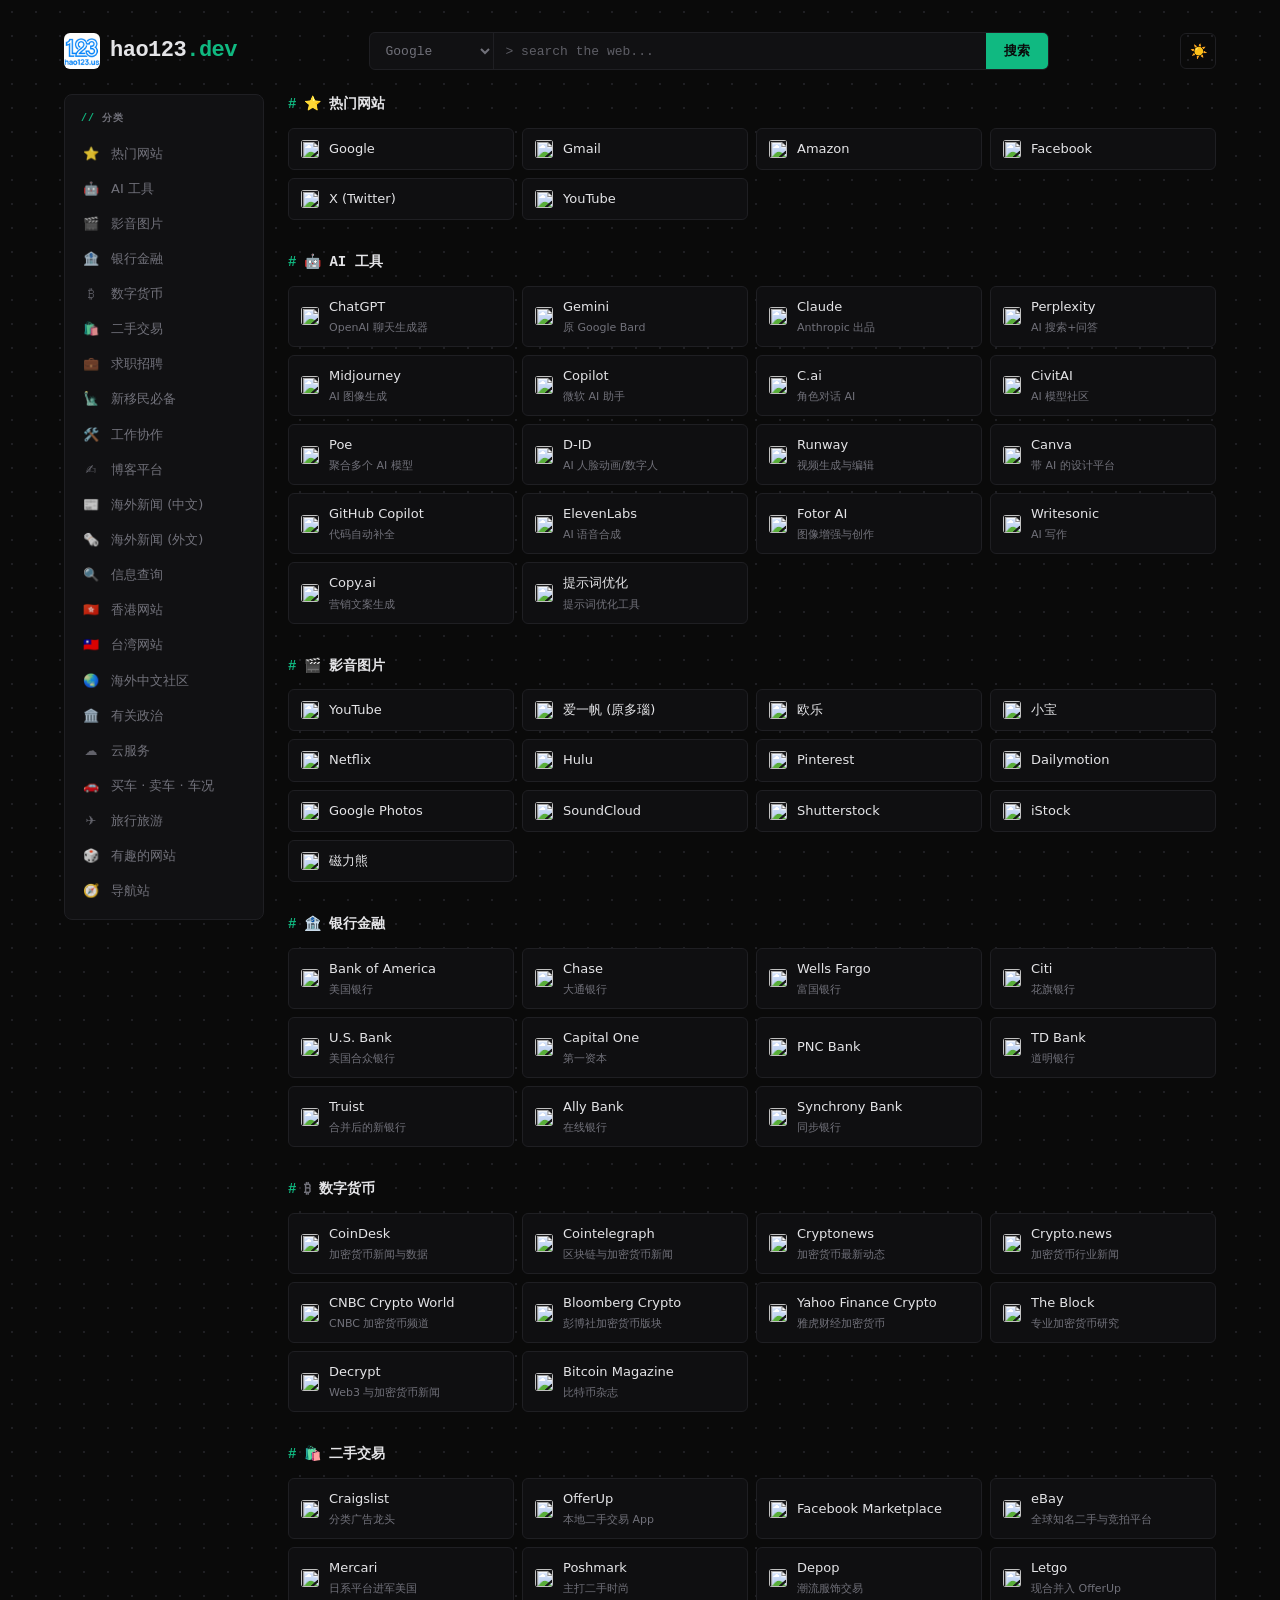
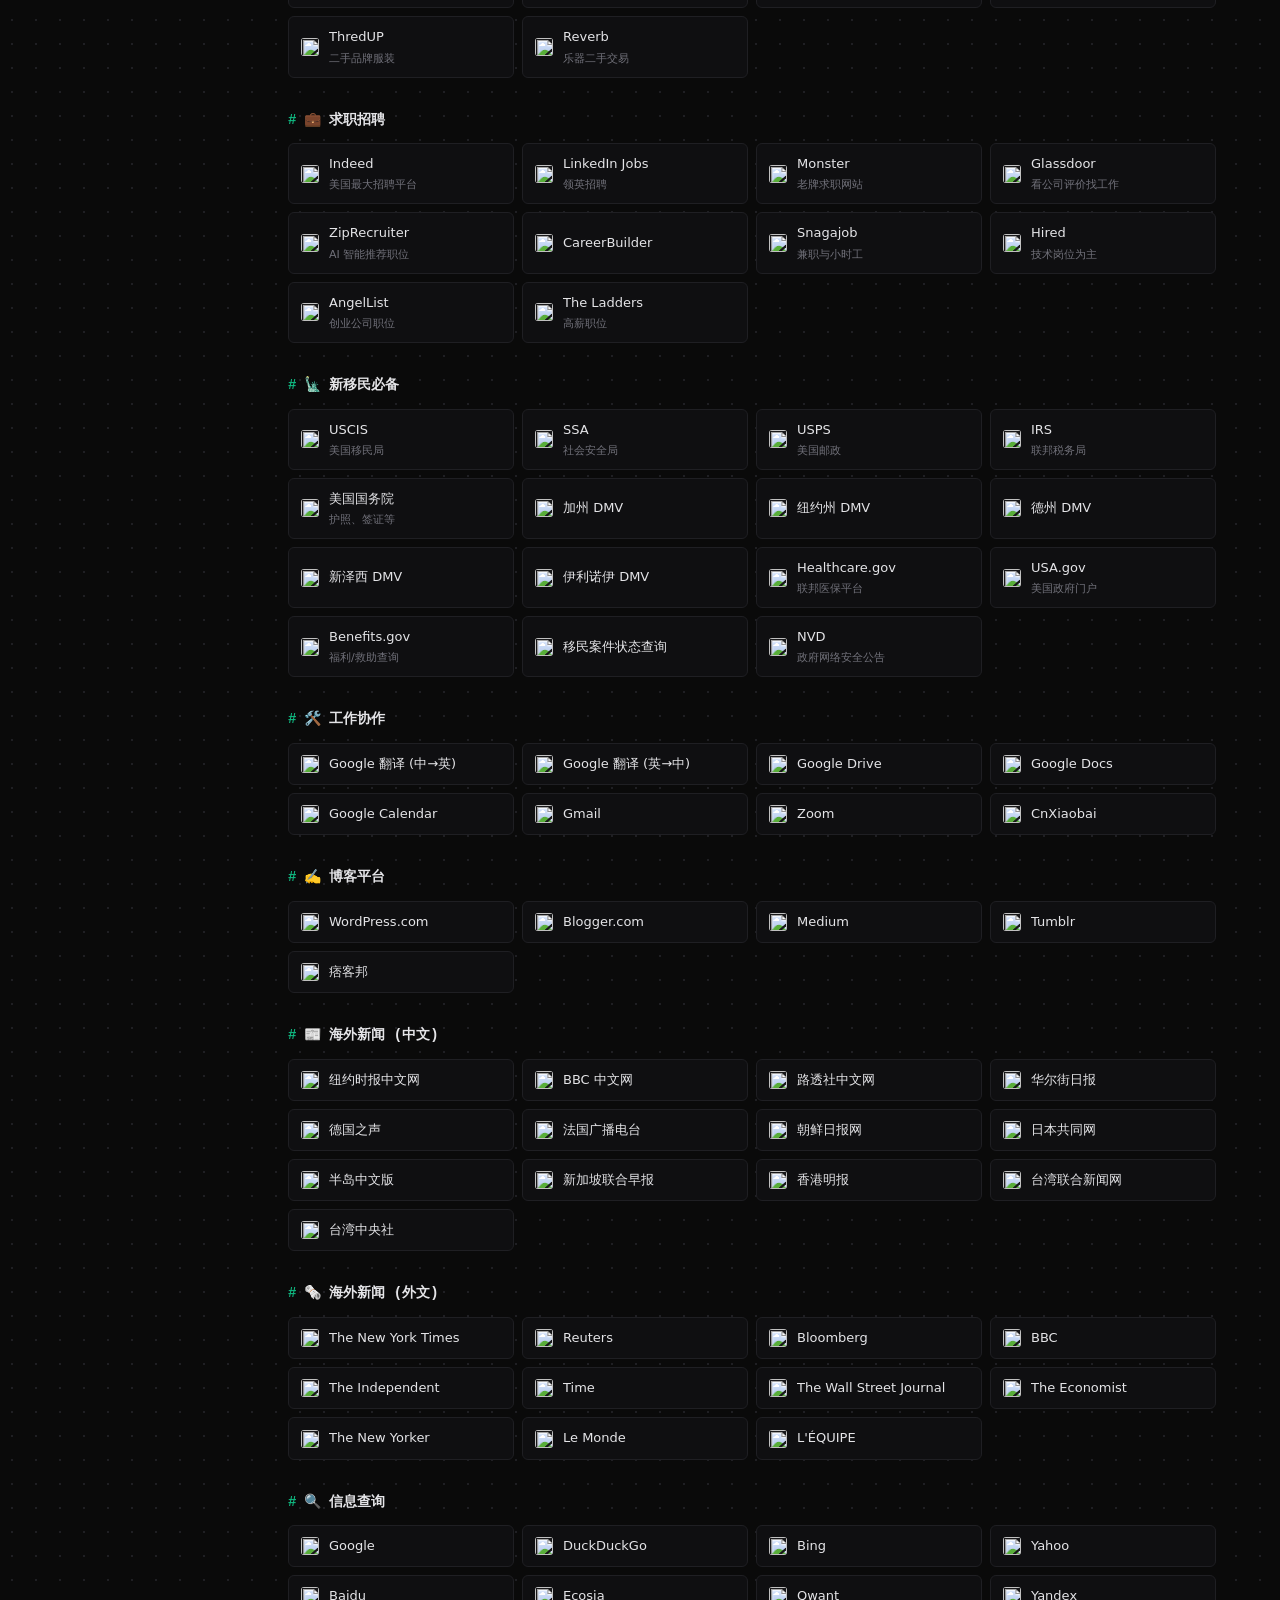
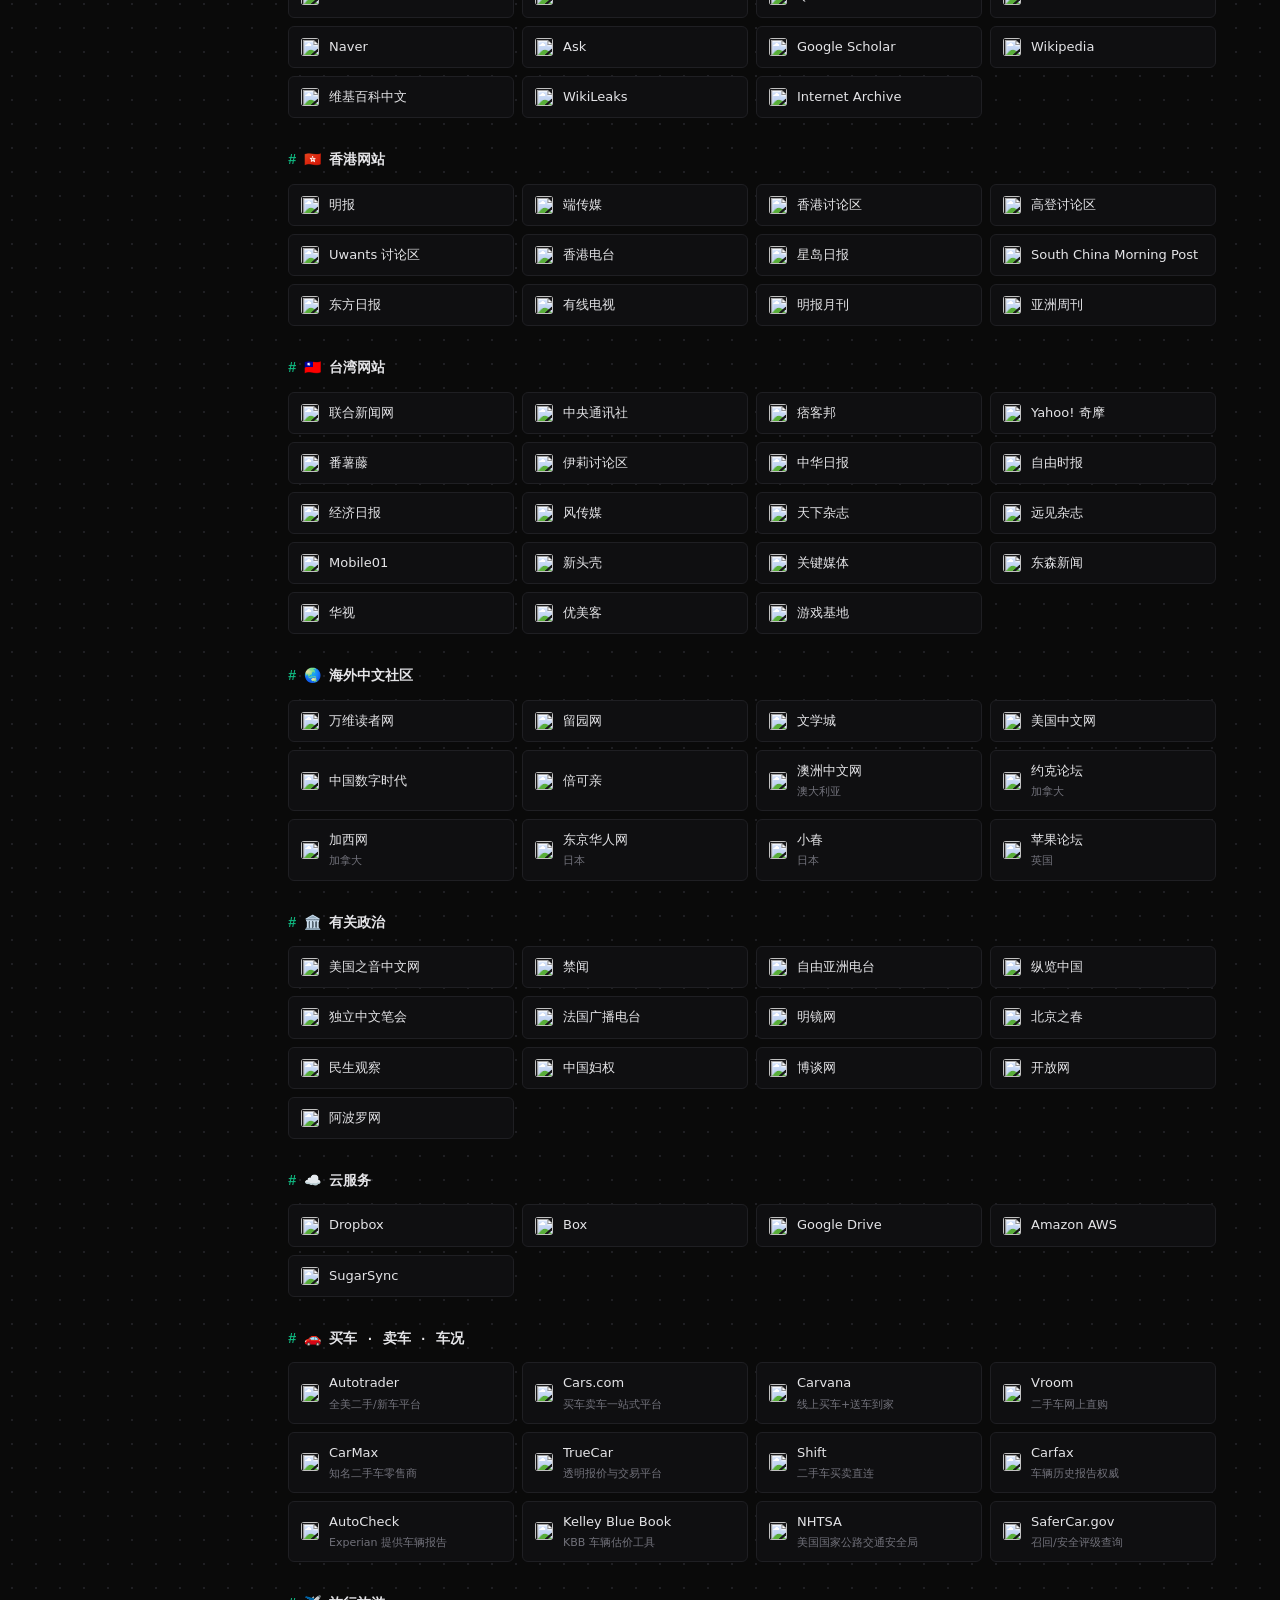
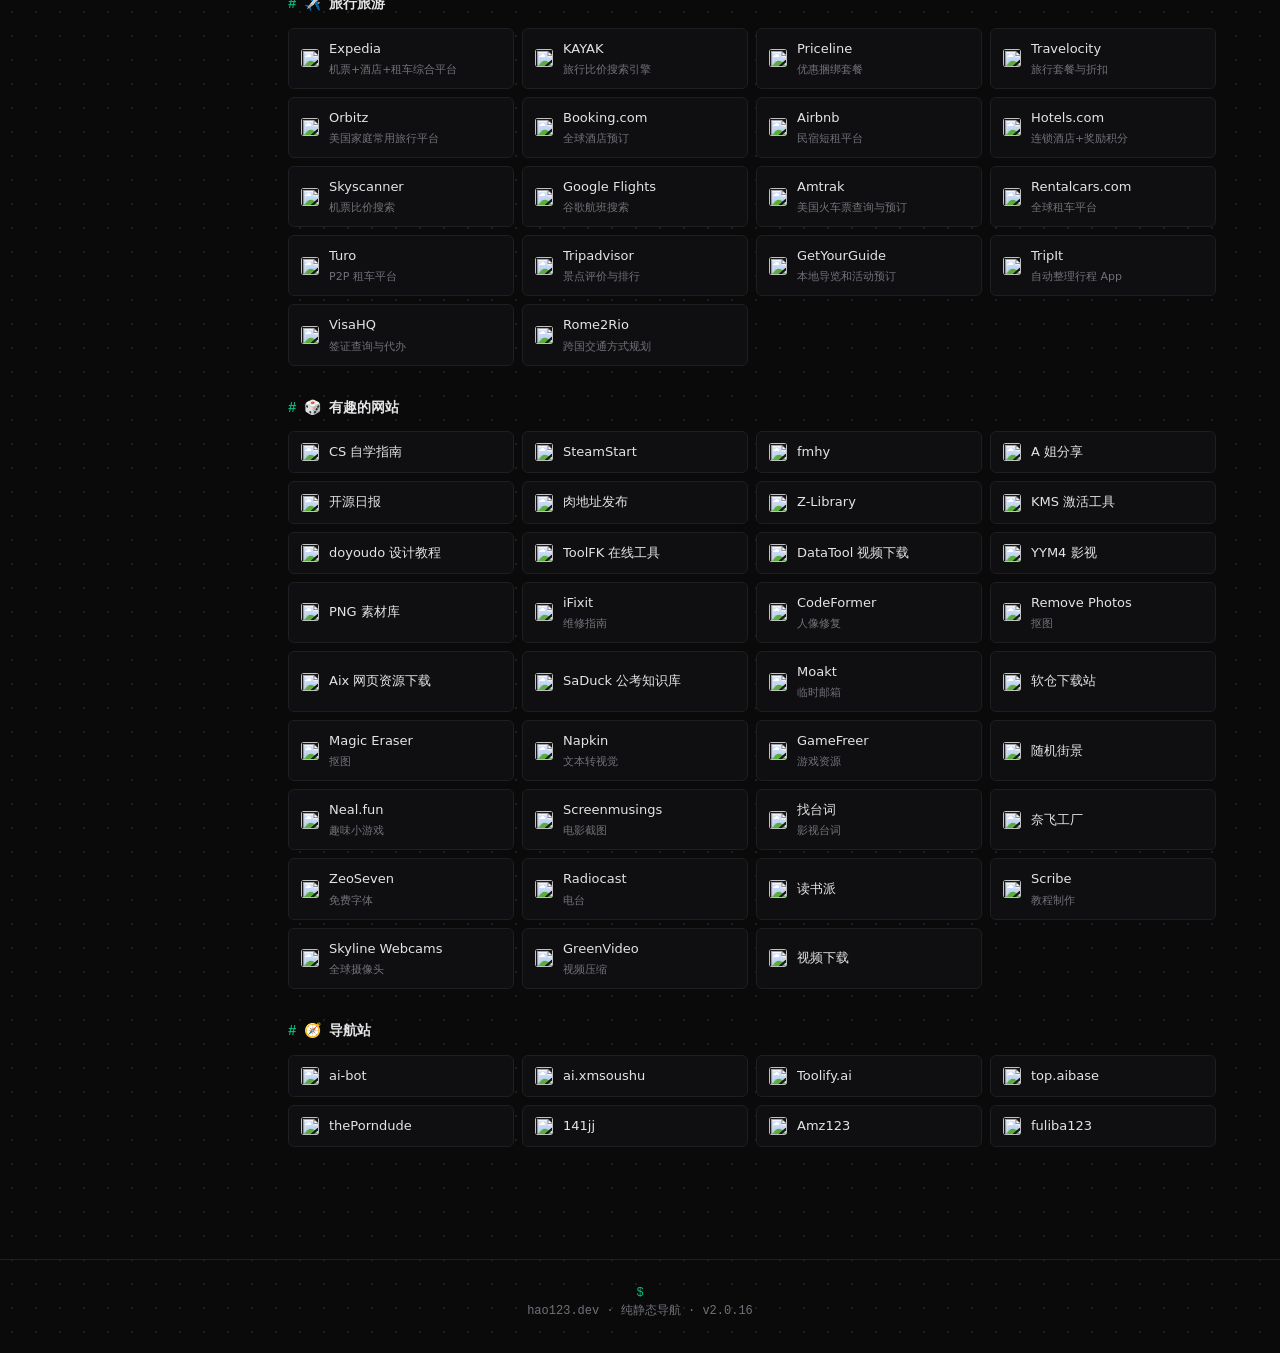
==== commit f0f9c13f: "样式改造：开发者向风格（dark 默认、mono 字体、emerald 强调色）" ====
--- a/index.html
+++ b/index.html
@@ -2,10 +2,7 @@
       (function () {
         try {
           var saved = localStorage.getItem('theme');
-          var prefersDark =
-            window.matchMedia &&
-            window.matchMedia('(prefers-color-scheme: dark)').matches;
-          var theme = saved || (prefersDark ? 'dark' : 'light');
+          var theme = saved || 'dark';
           document.documentElement.dataset.theme = theme;
         } catch (e) {}
       })();
@@ -16,7 +13,7 @@
       }
       gtag('js', new Date());
       gtag('config', 'G-NE12J1LT5P');
-    </script><link rel="stylesheet" href="/_astro/index.BvAuFtSw.css"></head> <body>  <header class="site-header"> <div class="container"> <div class="header-top"> <a class="logo" href="/" aria-label="hao123.dev 首页"> <img src="/logo.png" alt="hao123.dev" width="44" height="44"> <span class="logo-text">hao123<em>.dev</em></span> </a> <form class="search-form" id="search-form" target="_blank"> <select id="search-engine" aria-label="搜索引擎"> <option value="https://www.google.com/search?q=">Google</option> <option value="https://www.bing.com/search?q=">Bing</option> <option value="https://www.baidu.com/s?wd=">百度</option> <option value="https://duckduckgo.com/?q=">DuckDuckGo</option> </select> <input type="text" id="search-input" name="q" placeholder="输入关键词，回车搜索…" autocomplete="off"> <button type="submit">搜索</button> </form> <button class="theme-toggle" id="theme-toggle" aria-label="切换主题" title="切换深色/浅色主题"> <span id="theme-icon">🌙</span> </button> </div> </div> </header> <script>
+    </script><link rel="stylesheet" href="/_astro/index.WcyFQPk2.css"></head> <body>  <header class="site-header"> <div class="container"> <div class="header-top"> <a class="logo" href="/" aria-label="hao123.dev 首页"> <img src="/logo.png" alt="hao123.dev" width="44" height="44"> <span class="logo-text">hao123<em>.dev</em></span> </a> <form class="search-form" id="search-form" target="_blank"> <select id="search-engine" aria-label="搜索引擎"> <option value="https://www.google.com/search?q=">Google</option> <option value="https://www.bing.com/search?q=">Bing</option> <option value="https://www.baidu.com/s?wd=">百度</option> <option value="https://duckduckgo.com/?q=">DuckDuckGo</option> </select> <input type="text" id="search-input" name="q" placeholder="> search the web..." autocomplete="off"> <button type="submit">搜索</button> </form> <button class="theme-toggle" id="theme-toggle" aria-label="切换主题" title="切换深色/浅色主题"> <span id="theme-icon">🌙</span> </button> </div> </div> </header> <script>
   (function () {
     const form = document.getElementById('search-form');
     const engineSel = document.getElementById('search-engine');
@@ -38,7 +35,7 @@
     };
     updateIcon();
     toggle.addEventListener('click', () => {
-      const cur = document.documentElement.dataset.theme || 'light';
+      const cur = document.documentElement.dataset.theme || 'dark';
       const next = cur === 'dark' ? 'light' : 'dark';
       document.documentElement.dataset.theme = next;
       try {
@@ -87,7 +84,7 @@
 
     if (sections[0]) setActive(sections[0].id);
   })();
-</script> <main class="content"> <section class="category" data-category id="hot"> <h2 class="category-title"> <span class="icon">⭐</span> <span>热门网站</span> </h2> <div class="sites-grid"> <a class="site-card" href="https://www.google.com/" target="_blank" rel="noopener noreferrer" data-site data-search="Google "> <img class="site-favicon" src="https://www.google.com/s2/favicons?sz=64&domain=www.google.com" alt="" width="22" height="22" loading="lazy" decoding="async" referrerpolicy="no-referrer"> <div class="site-info"> <div class="site-name">Google</div>  </div> </a><a class="site-card" href="https://www.gmail.com/" target="_blank" rel="noopener noreferrer" data-site data-search="Gmail "> <img class="site-favicon" src="https://www.google.com/s2/favicons?sz=64&domain=www.gmail.com" alt="" width="22" height="22" loading="lazy" decoding="async" referrerpolicy="no-referrer"> <div class="site-info"> <div class="site-name">Gmail</div>  </div> </a><a class="site-card" href="https://www.amazon.com/" target="_blank" rel="noopener noreferrer" data-site data-search="Amazon "> <img class="site-favicon" src="https://www.google.com/s2/favicons?sz=64&domain=www.amazon.com" alt="" width="22" height="22" loading="lazy" decoding="async" referrerpolicy="no-referrer"> <div class="site-info"> <div class="site-name">Amazon</div>  </div> </a><a class="site-card" href="https://www.facebook.com/" target="_blank" rel="noopener noreferrer" data-site data-search="Facebook "> <img class="site-favicon" src="https://www.google.com/s2/favicons?sz=64&domain=www.facebook.com" alt="" width="22" height="22" loading="lazy" decoding="async" referrerpolicy="no-referrer"> <div class="site-info"> <div class="site-name">Facebook</div>  </div> </a><a class="site-card" href="https://www.twitter.com/" target="_blank" rel="noopener noreferrer" data-site data-search="X (Twitter) "> <img class="site-favicon" src="https://www.google.com/s2/favicons?sz=64&domain=www.twitter.com" alt="" width="22" height="22" loading="lazy" decoding="async" referrerpolicy="no-referrer"> <div class="site-info"> <div class="site-name">X (Twitter)</div>  </div> </a><a class="site-card" href="https://www.youtube.com/" target="_blank" rel="noopener noreferrer" data-site data-search="YouTube "> <img class="site-favicon" src="https://www.google.com/s2/favicons?sz=64&domain=www.youtube.com" alt="" width="22" height="22" loading="lazy" decoding="async" referrerpolicy="no-referrer"> <div class="site-info"> <div class="site-name">YouTube</div>  </div> </a> </div> </section><section class="category" data-category id="ai"> <h2 class="category-title"> <span class="icon">🤖</span> <span>AI 工具</span> </h2> <div class="sites-grid"> <a class="site-card" href="https://chat.openai.com/" target="_blank" rel="noopener noreferrer" data-site data-search="ChatGPT OpenAI 聊天生成器"> <img class="site-favicon" src="https://www.google.com/s2/favicons?sz=64&domain=chat.openai.com" alt="" width="22" height="22" loading="lazy" decoding="async" referrerpolicy="no-referrer"> <div class="site-info"> <div class="site-name">ChatGPT</div> <div class="site-desc">OpenAI 聊天生成器</div> </div> </a><a class="site-card" href="https://gemini.google.com/" target="_blank" rel="noopener noreferrer" data-site data-search="Gemini 原 Google Bard"> <img class="site-favicon" src="https://www.google.com/s2/favicons?sz=64&domain=gemini.google.com" alt="" width="22" height="22" loading="lazy" decoding="async" referrerpolicy="no-referrer"> <div class="site-info"> <div class="site-name">Gemini</div> <div class="site-desc">原 Google Bard</div> </div> </a><a class="site-card" href="https://claude.ai/" target="_blank" rel="noopener noreferrer" data-site data-search="Claude Anthropic 出品"> <img class="site-favicon" src="https://www.google.com/s2/favicons?sz=64&domain=claude.ai" alt="" width="22" height="22" loading="lazy" decoding="async" referrerpolicy="no-referrer"> <div class="site-info"> <div class="site-name">Claude</div> <div class="site-desc">Anthropic 出品</div> </div> </a><a class="site-card" href="https://www.perplexity.ai/" target="_blank" rel="noopener noreferrer" data-site data-search="Perplexity AI 搜索+问答"> <img class="site-favicon" src="https://www.google.com/s2/favicons?sz=64&domain=www.perplexity.ai" alt="" width="22" height="22" loading="lazy" decoding="async" referrerpolicy="no-referrer"> <div class="site-info"> <div class="site-name">Perplexity</div> <div class="site-desc">AI 搜索+问答</div> </div> </a><a class="site-card" href="https://www.midjourney.com" target="_blank" rel="noopener noreferrer" data-site data-search="Midjourney AI 图像生成"> <img class="site-favicon" src="https://www.google.com/s2/favicons?sz=64&domain=www.midjourney.com" alt="" width="22" height="22" loading="lazy" decoding="async" referrerpolicy="no-referrer"> <div class="site-info"> <div class="site-name">Midjourney</div> <div class="site-desc">AI 图像生成</div> </div> </a><a class="site-card" href="https://copilot.microsoft.com/" target="_blank" rel="noopener noreferrer" data-site data-search="Copilot 微软 AI 助手"> <img class="site-favicon" src="https://www.google.com/s2/favicons?sz=64&domain=copilot.microsoft.com" alt="" width="22" height="22" loading="lazy" decoding="async" referrerpolicy="no-referrer"> <div class="site-info"> <div class="site-name">Copilot</div> <div class="site-desc">微软 AI 助手</div> </div> </a><a class="site-card" href="https://c.ai/" target="_blank" rel="noopener noreferrer" data-site data-search="C.ai 角色对话 AI"> <img class="site-favicon" src="https://www.google.com/s2/favicons?sz=64&domain=c.ai" alt="" width="22" height="22" loading="lazy" decoding="async" referrerpolicy="no-referrer"> <div class="site-info"> <div class="site-name">C.ai</div> <div class="site-desc">角色对话 AI</div> </div> </a><a class="site-card" href="https://civitai.com/" target="_blank" rel="noopener noreferrer" data-site data-search="CivitAI AI 模型社区"> <img class="site-favicon" src="https://www.google.com/s2/favicons?sz=64&domain=civitai.com" alt="" width="22" height="22" loading="lazy" decoding="async" referrerpolicy="no-referrer"> <div class="site-info"> <div class="site-name">CivitAI</div> <div class="site-desc">AI 模型社区</div> </div> </a><a class="site-card" href="https://poe.com/" target="_blank" rel="noopener noreferrer" data-site data-search="Poe 聚合多个 AI 模型"> <img class="site-favicon" src="https://www.google.com/s2/favicons?sz=64&domain=poe.com" alt="" width="22" height="22" loading="lazy" decoding="async" referrerpolicy="no-referrer"> <div class="site-info"> <div class="site-name">Poe</div> <div class="site-desc">聚合多个 AI 模型</div> </div> </a><a class="site-card" href="https://www.d-id.com/" target="_blank" rel="noopener noreferrer" data-site data-search="D-ID AI 人脸动画/数字人"> <img class="site-favicon" src="https://www.google.com/s2/favicons?sz=64&domain=www.d-id.com" alt="" width="22" height="22" loading="lazy" decoding="async" referrerpolicy="no-referrer"> <div class="site-info"> <div class="site-name">D-ID</div> <div class="site-desc">AI 人脸动画/数字人</div> </div> </a><a class="site-card" href="https://runwayml.com/" target="_blank" rel="noopener noreferrer" data-site data-search="Runway 视频生成与编辑"> <img class="site-favicon" src="https://www.google.com/s2/favicons?sz=64&domain=runwayml.com" alt="" width="22" height="22" loading="lazy" decoding="async" referrerpolicy="no-referrer"> <div class="site-info"> <div class="site-name">Runway</div> <div class="site-desc">视频生成与编辑</div> </div> </a><a class="site-card" href="https://www.canva.com/" target="_blank" rel="noopener noreferrer" data-site data-search="Canva 带 AI 的设计平台"> <img class="site-favicon" src="https://www.google.com/s2/favicons?sz=64&domain=www.canva.com" alt="" width="22" height="22" loading="lazy" decoding="async" referrerpolicy="no-referrer"> <div class="site-info"> <div class="site-name">Canva</div> <div class="site-desc">带 AI 的设计平台</div> </div> </a><a class="site-card" href="https://github.com/features/copilot" target="_blank" rel="noopener noreferrer" data-site data-search="GitHub Copilot 代码自动补全"> <img class="site-favicon" src="https://www.google.com/s2/favicons?sz=64&domain=github.com" alt="" width="22" height="22" loading="lazy" decoding="async" referrerpolicy="no-referrer"> <div class="site-info"> <div class="site-name">GitHub Copilot</div> <div class="site-desc">代码自动补全</div> </div> </a><a class="site-card" href="https://www.elevenlabs.io/" target="_blank" rel="noopener noreferrer" data-site data-search="ElevenLabs AI 语音合成"> <img class="site-favicon" src="https://www.google.com/s2/favicons?sz=64&domain=www.elevenlabs.io" alt="" width="22" height="22" loading="lazy" decoding="async" referrerpolicy="no-referrer"> <div class="site-info"> <div class="site-name">ElevenLabs</div> <div class="site-desc">AI 语音合成</div> </div> </a><a class="site-card" href="https://www.fotor.com/" target="_blank" rel="noopener noreferrer" data-site data-search="Fotor AI 图像增强与创作"> <img class="site-favicon" src="https://www.google.com/s2/favicons?sz=64&domain=www.fotor.com" alt="" width="22" height="22" loading="lazy" decoding="async" referrerpolicy="no-referrer"> <div class="site-info"> <div class="site-name">Fotor AI</div> <div class="site-desc">图像增强与创作</div> </div> </a><a class="site-card" href="https://www.writesonic.com/" target="_blank" rel="noopener noreferrer" data-site data-search="Writesonic AI 写作"> <img class="site-favicon" src="https://www.google.com/s2/favicons?sz=64&domain=www.writesonic.com" alt="" width="22" height="22" loading="lazy" decoding="async" referrerpolicy="no-referrer"> <div class="site-info"> <div class="site-name">Writesonic</div> <div class="site-desc">AI 写作</div> </div> </a><a class="site-card" href="https://www.copy.ai/" target="_blank" rel="noopener noreferrer" data-site data-search="Copy.ai 营销文案生成"> <img class="site-favicon" src="https://www.google.com/s2/favicons?sz=64&domain=www.copy.ai" alt="" width="22" height="22" loading="lazy" decoding="async" referrerpolicy="no-referrer"> <div class="site-info"> <div class="site-name">Copy.ai</div> <div class="site-desc">营销文案生成</div> </div> </a><a class="site-card" href="https://prompt.always200.com/" target="_blank" rel="noopener noreferrer" data-site data-search="提示词优化 提示词优化工具"> <img class="site-favicon" src="https://www.google.com/s2/favicons?sz=64&domain=prompt.always200.com" alt="" width="22" height="22" loading="lazy" decoding="async" referrerpolicy="no-referrer"> <div class="site-info"> <div class="site-name">提示词优化</div> <div class="site-desc">提示词优化工具</div> </div> </a> </div> </section><section class="category" data-category id="media"> <h2 class="category-title"> <span class="icon">🎬</span> <span>影音图片</span> </h2> <div class="sites-grid"> <a class="site-card" href="https://youtube.com/" target="_blank" rel="noopener noreferrer" data-site data-search="YouTube "> <img class="site-favicon" src="https://www.google.com/s2/favicons?sz=64&domain=youtube.com" alt="" width="22" height="22" loading="lazy" decoding="async" referrerpolicy="no-referrer"> <div class="site-info"> <div class="site-name">YouTube</div>  </div> </a><a class="site-card" href="https://iyf.tv/" target="_blank" rel="noopener noreferrer" data-site data-search="爱一帆 (原多瑙) "> <img class="site-favicon" src="https://www.google.com/s2/favicons?sz=64&domain=iyf.tv" alt="" width="22" height="22" loading="lazy" decoding="async" referrerpolicy="no-referrer"> <div class="site-info"> <div class="site-name">爱一帆 (原多瑙)</div>  </div> </a><a class="site-card" href="https://www.olevod.com/" target="_blank" rel="noopener noreferrer" data-site data-search="欧乐 "> <img class="site-favicon" src="https://www.google.com/s2/favicons?sz=64&domain=www.olevod.com" alt="" width="22" height="22" loading="lazy" decoding="async" referrerpolicy="no-referrer"> <div class="site-info"> <div class="site-name">欧乐</div>  </div> </a><a class="site-card" href="https://xbyy.app/" target="_blank" rel="noopener noreferrer" data-site data-search="小宝 "> <img class="site-favicon" src="https://www.google.com/s2/favicons?sz=64&domain=xbyy.app" alt="" width="22" height="22" loading="lazy" decoding="async" referrerpolicy="no-referrer"> <div class="site-info"> <div class="site-name">小宝</div>  </div> </a><a class="site-card" href="https://www.netflix.com/" target="_blank" rel="noopener noreferrer" data-site data-search="Netflix "> <img class="site-favicon" src="https://www.google.com/s2/favicons?sz=64&domain=www.netflix.com" alt="" width="22" height="22" loading="lazy" decoding="async" referrerpolicy="no-referrer"> <div class="site-info"> <div class="site-name">Netflix</div>  </div> </a><a class="site-card" href="https://www.hulu.com/" target="_blank" rel="noopener noreferrer" data-site data-search="Hulu "> <img class="site-favicon" src="https://www.google.com/s2/favicons?sz=64&domain=www.hulu.com" alt="" width="22" height="22" loading="lazy" decoding="async" referrerpolicy="no-referrer"> <div class="site-info"> <div class="site-name">Hulu</div>  </div> </a><a class="site-card" href="https://www.pinterest.com/" target="_blank" rel="noopener noreferrer" data-site data-search="Pinterest "> <img class="site-favicon" src="https://www.google.com/s2/favicons?sz=64&domain=www.pinterest.com" alt="" width="22" height="22" loading="lazy" decoding="async" referrerpolicy="no-referrer"> <div class="site-info"> <div class="site-name">Pinterest</div>  </div> </a><a class="site-card" href="https://www.dailymotion.com/" target="_blank" rel="noopener noreferrer" data-site data-search="Dailymotion "> <img class="site-favicon" src="https://www.google.com/s2/favicons?sz=64&domain=www.dailymotion.com" alt="" width="22" height="22" loading="lazy" decoding="async" referrerpolicy="no-referrer"> <div class="site-info"> <div class="site-name">Dailymotion</div>  </div> </a><a class="site-card" href="https://photos.google.com/" target="_blank" rel="noopener noreferrer" data-site data-search="Google Photos "> <img class="site-favicon" src="https://www.google.com/s2/favicons?sz=64&domain=photos.google.com" alt="" width="22" height="22" loading="lazy" decoding="async" referrerpolicy="no-referrer"> <div class="site-info"> <div class="site-name">Google Photos</div>  </div> </a><a class="site-card" href="https://soundcloud.com/" target="_blank" rel="noopener noreferrer" data-site data-search="SoundCloud "> <img class="site-favicon" src="https://www.google.com/s2/favicons?sz=64&domain=soundcloud.com" alt="" width="22" height="22" loading="lazy" decoding="async" referrerpolicy="no-referrer"> <div class="site-info"> <div class="site-name">SoundCloud</div>  </div> </a><a class="site-card" href="https://www.shutterstock.com/" target="_blank" rel="noopener noreferrer" data-site data-search="Shutterstock "> <img class="site-favicon" src="https://www.google.com/s2/favicons?sz=64&domain=www.shutterstock.com" alt="" width="22" height="22" loading="lazy" decoding="async" referrerpolicy="no-referrer"> <div class="site-info"> <div class="site-name">Shutterstock</div>  </div> </a><a class="site-card" href="https://www.istockphoto.com/" target="_blank" rel="noopener noreferrer" data-site data-search="iStock "> <img class="site-favicon" src="https://www.google.com/s2/favicons?sz=64&domain=www.istockphoto.com" alt="" width="22" height="22" loading="lazy" decoding="async" referrerpolicy="no-referrer"> <div class="site-info"> <div class="site-name">iStock</div>  </div> </a><a class="site-card" href="https://www.cilixiong.com/" target="_blank" rel="noopener noreferrer" data-site data-search="磁力熊 "> <img class="site-favicon" src="https://www.google.com/s2/favicons?sz=64&domain=www.cilixiong.com" alt="" width="22" height="22" loading="lazy" decoding="async" referrerpolicy="no-referrer"> <div class="site-info"> <div class="site-name">磁力熊</div>  </div> </a> </div> </section><section class="category" data-category id="bank"> <h2 class="category-title"> <span class="icon">🏦</span> <span>银行金融</span> </h2> <div class="sites-grid"> <a class="site-card" href="https://www.bankofamerica.com/" target="_blank" rel="noopener noreferrer" data-site data-search="Bank of America 美国银行"> <img class="site-favicon" src="https://www.google.com/s2/favicons?sz=64&domain=www.bankofamerica.com" alt="" width="22" height="22" loading="lazy" decoding="async" referrerpolicy="no-referrer"> <div class="site-info"> <div class="site-name">Bank of America</div> <div class="site-desc">美国银行</div> </div> </a><a class="site-card" href="https://www.chase.com/" target="_blank" rel="noopener noreferrer" data-site data-search="Chase 大通银行"> <img class="site-favicon" src="https://www.google.com/s2/favicons?sz=64&domain=www.chase.com" alt="" width="22" height="22" loading="lazy" decoding="async" referrerpolicy="no-referrer"> <div class="site-info"> <div class="site-name">Chase</div> <div class="site-desc">大通银行</div> </div> </a><a class="site-card" href="https://www.wellsfargo.com/" target="_blank" rel="noopener noreferrer" data-site data-search="Wells Fargo 富国银行"> <img class="site-favicon" src="https://www.google.com/s2/favicons?sz=64&domain=www.wellsfargo.com" alt="" width="22" height="22" loading="lazy" decoding="async" referrerpolicy="no-referrer"> <div class="site-info"> <div class="site-name">Wells Fargo</div> <div class="site-desc">富国银行</div> </div> </a><a class="site-card" href="https://www.citi.com/" target="_blank" rel="noopener noreferrer" data-site data-search="Citi 花旗银行"> <img class="site-favicon" src="https://www.google.com/s2/favicons?sz=64&domain=www.citi.com" alt="" width="22" height="22" loading="lazy" decoding="async" referrerpolicy="no-referrer"> <div class="site-info"> <div class="site-name">Citi</div> <div class="site-desc">花旗银行</div> </div> </a><a class="site-card" href="https://www.usbank.com/" target="_blank" rel="noopener noreferrer" data-site data-search="U.S. Bank 美国合众银行"> <img class="site-favicon" src="https://www.google.com/s2/favicons?sz=64&domain=www.usbank.com" alt="" width="22" height="22" loading="lazy" decoding="async" referrerpolicy="no-referrer"> <div class="site-info"> <div class="site-name">U.S. Bank</div> <div class="site-desc">美国合众银行</div> </div> </a><a class="site-card" href="https://www.capitalone.com/" target="_blank" rel="noopener noreferrer" data-site data-search="Capital One 第一资本"> <img class="site-favicon" src="https://www.google.com/s2/favicons?sz=64&domain=www.capitalone.com" alt="" width="22" height="22" loading="lazy" decoding="async" referrerpolicy="no-referrer"> <div class="site-info"> <div class="site-name">Capital One</div> <div class="site-desc">第一资本</div> </div> </a><a class="site-card" href="https://www.pnc.com/" target="_blank" rel="noopener noreferrer" data-site data-search="PNC Bank "> <img class="site-favicon" src="https://www.google.com/s2/favicons?sz=64&domain=www.pnc.com" alt="" width="22" height="22" loading="lazy" decoding="async" referrerpolicy="no-referrer"> <div class="site-info"> <div class="site-name">PNC Bank</div>  </div> </a><a class="site-card" href="https://www.td.com/us/en/personal-banking/" target="_blank" rel="noopener noreferrer" data-site data-search="TD Bank 道明银行"> <img class="site-favicon" src="https://www.google.com/s2/favicons?sz=64&domain=www.td.com" alt="" width="22" height="22" loading="lazy" decoding="async" referrerpolicy="no-referrer"> <div class="site-info"> <div class="site-name">TD Bank</div> <div class="site-desc">道明银行</div> </div> </a><a class="site-card" href="https://www.truist.com/" target="_blank" rel="noopener noreferrer" data-site data-search="Truist 合并后的新银行"> <img class="site-favicon" src="https://www.google.com/s2/favicons?sz=64&domain=www.truist.com" alt="" width="22" height="22" loading="lazy" decoding="async" referrerpolicy="no-referrer"> <div class="site-info"> <div class="site-name">Truist</div> <div class="site-desc">合并后的新银行</div> </div> </a><a class="site-card" href="https://www.ally.com/" target="_blank" rel="noopener noreferrer" data-site data-search="Ally Bank 在线银行"> <img class="site-favicon" src="https://www.google.com/s2/favicons?sz=64&domain=www.ally.com" alt="" width="22" height="22" loading="lazy" decoding="async" referrerpolicy="no-referrer"> <div class="site-info"> <div class="site-name">Ally Bank</div> <div class="site-desc">在线银行</div> </div> </a><a class="site-card" href="https://www.synchrony.com/" target="_blank" rel="noopener noreferrer" data-site data-search="Synchrony Bank 同步银行"> <img class="site-favicon" src="https://www.google.com/s2/favicons?sz=64&domain=www.synchrony.com" alt="" width="22" height="22" loading="lazy" decoding="async" referrerpolicy="no-referrer"> <div class="site-info"> <div class="site-name">Synchrony Bank</div> <div class="site-desc">同步银行</div> </div> </a> </div> </section><section class="category" data-category id="crypto"> <h2 class="category-title"> <span class="icon">₿</span> <span>数字货币</span> </h2> <div class="sites-grid"> <a class="site-card" href="https://www.coindesk.com/" target="_blank" rel="noopener noreferrer" data-site data-search="CoinDesk 加密货币新闻与数据"> <img class="site-favicon" src="https://www.google.com/s2/favicons?sz=64&domain=www.coindesk.com" alt="" width="22" height="22" loading="lazy" decoding="async" referrerpolicy="no-referrer"> <div class="site-info"> <div class="site-name">CoinDesk</div> <div class="site-desc">加密货币新闻与数据</div> </div> </a><a class="site-card" href="https://cointelegraph.com/" target="_blank" rel="noopener noreferrer" data-site data-search="Cointelegraph 区块链与加密货币新闻"> <img class="site-favicon" src="https://www.google.com/s2/favicons?sz=64&domain=cointelegraph.com" alt="" width="22" height="22" loading="lazy" decoding="async" referrerpolicy="no-referrer"> <div class="site-info"> <div class="site-name">Cointelegraph</div> <div class="site-desc">区块链与加密货币新闻</div> </div> </a><a class="site-card" href="https://cryptonews.com/" target="_blank" rel="noopener noreferrer" data-site data-search="Cryptonews 加密货币最新动态"> <img class="site-favicon" src="https://www.google.com/s2/favicons?sz=64&domain=cryptonews.com" alt="" width="22" height="22" loading="lazy" decoding="async" referrerpolicy="no-referrer"> <div class="site-info"> <div class="site-name">Cryptonews</div> <div class="site-desc">加密货币最新动态</div> </div> </a><a class="site-card" href="https://crypto.news" target="_blank" rel="noopener noreferrer" data-site data-search="Crypto.news 加密货币行业新闻"> <img class="site-favicon" src="https://www.google.com/s2/favicons?sz=64&domain=crypto.news" alt="" width="22" height="22" loading="lazy" decoding="async" referrerpolicy="no-referrer"> <div class="site-info"> <div class="site-name">Crypto.news</div> <div class="site-desc">加密货币行业新闻</div> </div> </a><a class="site-card" href="https://www.cnbc.com/cryptoworld/" target="_blank" rel="noopener noreferrer" data-site data-search="CNBC Crypto World CNBC 加密货币频道"> <img class="site-favicon" src="https://www.google.com/s2/favicons?sz=64&domain=www.cnbc.com" alt="" width="22" height="22" loading="lazy" decoding="async" referrerpolicy="no-referrer"> <div class="site-info"> <div class="site-name">CNBC Crypto World</div> <div class="site-desc">CNBC 加密货币频道</div> </div> </a><a class="site-card" href="https://www.bloomberg.com/crypto" target="_blank" rel="noopener noreferrer" data-site data-search="Bloomberg Crypto 彭博社加密货币版块"> <img class="site-favicon" src="https://www.google.com/s2/favicons?sz=64&domain=www.bloomberg.com" alt="" width="22" height="22" loading="lazy" decoding="async" referrerpolicy="no-referrer"> <div class="site-info"> <div class="site-name">Bloomberg Crypto</div> <div class="site-desc">彭博社加密货币版块</div> </div> </a><a class="site-card" href="https://finance.yahoo.com/topic/crypto/" target="_blank" rel="noopener noreferrer" data-site data-search="Yahoo Finance Crypto 雅虎财经加密货币"> <img class="site-favicon" src="https://www.google.com/s2/favicons?sz=64&domain=finance.yahoo.com" alt="" width="22" height="22" loading="lazy" decoding="async" referrerpolicy="no-referrer"> <div class="site-info"> <div class="site-name">Yahoo Finance Crypto</div> <div class="site-desc">雅虎财经加密货币</div> </div> </a><a class="site-card" href="https://www.theblock.co/" target="_blank" rel="noopener noreferrer" data-site data-search="The Block 专业加密货币研究"> <img class="site-favicon" src="https://www.google.com/s2/favicons?sz=64&domain=www.theblock.co" alt="" width="22" height="22" loading="lazy" decoding="async" referrerpolicy="no-referrer"> <div class="site-info"> <div class="site-name">The Block</div> <div class="site-desc">专业加密货币研究</div> </div> </a><a class="site-card" href="https://decrypt.co/" target="_blank" rel="noopener noreferrer" data-site data-search="Decrypt Web3 与加密货币新闻"> <img class="site-favicon" src="https://www.google.com/s2/favicons?sz=64&domain=decrypt.co" alt="" width="22" height="22" loading="lazy" decoding="async" referrerpolicy="no-referrer"> <div class="site-info"> <div class="site-name">Decrypt</div> <div class="site-desc">Web3 与加密货币新闻</div> </div> </a><a class="site-card" href="https://bitcoinmagazine.com/" target="_blank" rel="noopener noreferrer" data-site data-search="Bitcoin Magazine 比特币杂志"> <img class="site-favicon" src="https://www.google.com/s2/favicons?sz=64&domain=bitcoinmagazine.com" alt="" width="22" height="22" loading="lazy" decoding="async" referrerpolicy="no-referrer"> <div class="site-info"> <div class="site-name">Bitcoin Magazine</div> <div class="site-desc">比特币杂志</div> </div> </a> </div> </section><section class="category" data-category id="second-hand"> <h2 class="category-title"> <span class="icon">🛍️</span> <span>二手交易</span> </h2> <div class="sites-grid"> <a class="site-card" href="https://www.craigslist.org/" target="_blank" rel="noopener noreferrer" data-site data-search="Craigslist 分类广告龙头"> <img class="site-favicon" src="https://www.google.com/s2/favicons?sz=64&domain=www.craigslist.org" alt="" width="22" height="22" loading="lazy" decoding="async" referrerpolicy="no-referrer"> <div class="site-info"> <div class="site-name">Craigslist</div> <div class="site-desc">分类广告龙头</div> </div> </a><a class="site-card" href="https://offerup.com/" target="_blank" rel="noopener noreferrer" data-site data-search="OfferUp 本地二手交易 App"> <img class="site-favicon" src="https://www.google.com/s2/favicons?sz=64&domain=offerup.com" alt="" width="22" height="22" loading="lazy" decoding="async" referrerpolicy="no-referrer"> <div class="site-info"> <div class="site-name">OfferUp</div> <div class="site-desc">本地二手交易 App</div> </div> </a><a class="site-card" href="https://www.facebook.com/marketplace" target="_blank" rel="noopener noreferrer" data-site data-search="Facebook Marketplace "> <img class="site-favicon" src="https://www.google.com/s2/favicons?sz=64&domain=www.facebook.com" alt="" width="22" height="22" loading="lazy" decoding="async" referrerpolicy="no-referrer"> <div class="site-info"> <div class="site-name">Facebook Marketplace</div>  </div> </a><a class="site-card" href="https://www.ebay.com/" target="_blank" rel="noopener noreferrer" data-site data-search="eBay 全球知名二手与竞拍平台"> <img class="site-favicon" src="https://www.google.com/s2/favicons?sz=64&domain=www.ebay.com" alt="" width="22" height="22" loading="lazy" decoding="async" referrerpolicy="no-referrer"> <div class="site-info"> <div class="site-name">eBay</div> <div class="site-desc">全球知名二手与竞拍平台</div> </div> </a><a class="site-card" href="https://www.mercari.com/" target="_blank" rel="noopener noreferrer" data-site data-search="Mercari 日系平台进军美国"> <img class="site-favicon" src="https://www.google.com/s2/favicons?sz=64&domain=www.mercari.com" alt="" width="22" height="22" loading="lazy" decoding="async" referrerpolicy="no-referrer"> <div class="site-info"> <div class="site-name">Mercari</div> <div class="site-desc">日系平台进军美国</div> </div> </a><a class="site-card" href="https://poshmark.com/" target="_blank" rel="noopener noreferrer" data-site data-search="Poshmark 主打二手时尚"> <img class="site-favicon" src="https://www.google.com/s2/favicons?sz=64&domain=poshmark.com" alt="" width="22" height="22" loading="lazy" decoding="async" referrerpolicy="no-referrer"> <div class="site-info"> <div class="site-name">Poshmark</div> <div class="site-desc">主打二手时尚</div> </div> </a><a class="site-card" href="https://www.depop.com/" target="_blank" rel="noopener noreferrer" data-site data-search="Depop 潮流服饰交易"> <img class="site-favicon" src="https://www.google.com/s2/favicons?sz=64&domain=www.depop.com" alt="" width="22" height="22" loading="lazy" decoding="async" referrerpolicy="no-referrer"> <div class="site-info"> <div class="site-name">Depop</div> <div class="site-desc">潮流服饰交易</div> </div> </a><a class="site-card" href="https://www.letgo.com/" target="_blank" rel="noopener noreferrer" data-site data-search="Letgo 现合并入 OfferUp"> <img class="site-favicon" src="https://www.google.com/s2/favicons?sz=64&domain=www.letgo.com" alt="" width="22" height="22" loading="lazy" decoding="async" referrerpolicy="no-referrer"> <div class="site-info"> <div class="site-name">Letgo</div> <div class="site-desc">现合并入 OfferUp</div> </div> </a><a class="site-card" href="https://www.thredup.com/" target="_blank" rel="noopener noreferrer" data-site data-search="ThredUP 二手品牌服装"> <img class="site-favicon" src="https://www.google.com/s2/favicons?sz=64&domain=www.thredup.com" alt="" width="22" height="22" loading="lazy" decoding="async" referrerpolicy="no-referrer"> <div class="site-info"> <div class="site-name">ThredUP</div> <div class="site-desc">二手品牌服装</div> </div> </a><a class="site-card" href="https://www.reverb.com/" target="_blank" rel="noopener noreferrer" data-site data-search="Reverb 乐器二手交易"> <img class="site-favicon" src="https://www.google.com/s2/favicons?sz=64&domain=www.reverb.com" alt="" width="22" height="22" loading="lazy" decoding="async" referrerpolicy="no-referrer"> <div class="site-info"> <div class="site-name">Reverb</div> <div class="site-desc">乐器二手交易</div> </div> </a> </div> </section><section class="category" data-category id="jobs"> <h2 class="category-title"> <span class="icon">💼</span> <span>求职招聘</span> </h2> <div class="sites-grid"> <a class="site-card" href="https://www.indeed.com/" target="_blank" rel="noopener noreferrer" data-site data-search="Indeed 美国最大招聘平台"> <img class="site-favicon" src="https://www.google.com/s2/favicons?sz=64&domain=www.indeed.com" alt="" width="22" height="22" loading="lazy" decoding="async" referrerpolicy="no-referrer"> <div class="site-info"> <div class="site-name">Indeed</div> <div class="site-desc">美国最大招聘平台</div> </div> </a><a class="site-card" href="https://www.linkedin.com/jobs/" target="_blank" rel="noopener noreferrer" data-site data-search="LinkedIn Jobs 领英招聘"> <img class="site-favicon" src="https://www.google.com/s2/favicons?sz=64&domain=www.linkedin.com" alt="" width="22" height="22" loading="lazy" decoding="async" referrerpolicy="no-referrer"> <div class="site-info"> <div class="site-name">LinkedIn Jobs</div> <div class="site-desc">领英招聘</div> </div> </a><a class="site-card" href="https://www.monster.com/" target="_blank" rel="noopener noreferrer" data-site data-search="Monster 老牌求职网站"> <img class="site-favicon" src="https://www.google.com/s2/favicons?sz=64&domain=www.monster.com" alt="" width="22" height="22" loading="lazy" decoding="async" referrerpolicy="no-referrer"> <div class="site-info"> <div class="site-name">Monster</div> <div class="site-desc">老牌求职网站</div> </div> </a><a class="site-card" href="https://www.glassdoor.com/" target="_blank" rel="noopener noreferrer" data-site data-search="Glassdoor 看公司评价找工作"> <img class="site-favicon" src="https://www.google.com/s2/favicons?sz=64&domain=www.glassdoor.com" alt="" width="22" height="22" loading="lazy" decoding="async" referrerpolicy="no-referrer"> <div class="site-info"> <div class="site-name">Glassdoor</div> <div class="site-desc">看公司评价找工作</div> </div> </a><a class="site-card" href="https://www.ziprecruiter.com/" target="_blank" rel="noopener noreferrer" data-site data-search="ZipRecruiter AI 智能推荐职位"> <img class="site-favicon" src="https://www.google.com/s2/favicons?sz=64&domain=www.ziprecruiter.com" alt="" width="22" height="22" loading="lazy" decoding="async" referrerpolicy="no-referrer"> <div class="site-info"> <div class="site-name">ZipRecruiter</div> <div class="site-desc">AI 智能推荐职位</div> </div> </a><a class="site-card" href="https://www.careerbuilder.com/" target="_blank" rel="noopener noreferrer" data-site data-search="CareerBuilder "> <img class="site-favicon" src="https://www.google.com/s2/favicons?sz=64&domain=www.careerbuilder.com" alt="" width="22" height="22" loading="lazy" decoding="async" referrerpolicy="no-referrer"> <div class="site-info"> <div class="site-name">CareerBuilder</div>  </div> </a><a class="site-card" href="https://www.snagajob.com/" target="_blank" rel="noopener noreferrer" data-site data-search="Snagajob 兼职与小时工"> <img class="site-favicon" src="https://www.google.com/s2/favicons?sz=64&domain=www.snagajob.com" alt="" width="22" height="22" loading="lazy" decoding="async" referrerpolicy="no-referrer"> <div class="site-info"> <div class="site-name">Snagajob</div> <div class="site-desc">兼职与小时工</div> </div> </a><a class="site-card" href="https://www.hired.com/" target="_blank" rel="noopener noreferrer" data-site data-search="Hired 技术岗位为主"> <img class="site-favicon" src="https://www.google.com/s2/favicons?sz=64&domain=www.hired.com" alt="" width="22" height="22" loading="lazy" decoding="async" referrerpolicy="no-referrer"> <div class="site-info"> <div class="site-name">Hired</div> <div class="site-desc">技术岗位为主</div> </div> </a><a class="site-card" href="https://angel.co/" target="_blank" rel="noopener noreferrer" data-site data-search="AngelList 创业公司职位"> <img class="site-favicon" src="https://www.google.com/s2/favicons?sz=64&domain=angel.co" alt="" width="22" height="22" loading="lazy" decoding="async" referrerpolicy="no-referrer"> <div class="site-info"> <div class="site-name">AngelList</div> <div class="site-desc">创业公司职位</div> </div> </a><a class="site-card" href="https://www.theladders.com/" target="_blank" rel="noopener noreferrer" data-site data-search="The Ladders 高薪职位"> <img class="site-favicon" src="https://www.google.com/s2/favicons?sz=64&domain=www.theladders.com" alt="" width="22" height="22" loading="lazy" decoding="async" referrerpolicy="no-referrer"> <div class="site-info"> <div class="site-name">The Ladders</div> <div class="site-desc">高薪职位</div> </div> </a> </div> </section><section class="category" data-category id="immigrant"> <h2 class="category-title"> <span class="icon">🗽</span> <span>新移民必备</span> </h2> <div class="sites-grid"> <a class="site-card" href="https://www.uscis.gov/" target="_blank" rel="noopener noreferrer" data-site data-search="USCIS 美国移民局"> <img class="site-favicon" src="https://www.google.com/s2/favicons?sz=64&domain=www.uscis.gov" alt="" width="22" height="22" loading="lazy" decoding="async" referrerpolicy="no-referrer"> <div class="site-info"> <div class="site-name">USCIS</div> <div class="site-desc">美国移民局</div> </div> </a><a class="site-card" href="https://www.ssa.gov/" target="_blank" rel="noopener noreferrer" data-site data-search="SSA 社会安全局"> <img class="site-favicon" src="https://www.google.com/s2/favicons?sz=64&domain=www.ssa.gov" alt="" width="22" height="22" loading="lazy" decoding="async" referrerpolicy="no-referrer"> <div class="site-info"> <div class="site-name">SSA</div> <div class="site-desc">社会安全局</div> </div> </a><a class="site-card" href="https://www.usps.com/" target="_blank" rel="noopener noreferrer" data-site data-search="USPS 美国邮政"> <img class="site-favicon" src="https://www.google.com/s2/favicons?sz=64&domain=www.usps.com" alt="" width="22" height="22" loading="lazy" decoding="async" referrerpolicy="no-referrer"> <div class="site-info"> <div class="site-name">USPS</div> <div class="site-desc">美国邮政</div> </div> </a><a class="site-card" href="https://www.irs.gov/" target="_blank" rel="noopener noreferrer" data-site data-search="IRS 联邦税务局"> <img class="site-favicon" src="https://www.google.com/s2/favicons?sz=64&domain=www.irs.gov" alt="" width="22" height="22" loading="lazy" decoding="async" referrerpolicy="no-referrer"> <div class="site-info"> <div class="site-name">IRS</div> <div class="site-desc">联邦税务局</div> </div> </a><a class="site-card" href="https://travel.state.gov/" target="_blank" rel="noopener noreferrer" data-site data-search="美国国务院 护照、签证等"> <img class="site-favicon" src="https://www.google.com/s2/favicons?sz=64&domain=travel.state.gov" alt="" width="22" height="22" loading="lazy" decoding="async" referrerpolicy="no-referrer"> <div class="site-info"> <div class="site-name">美国国务院</div> <div class="site-desc">护照、签证等</div> </div> </a><a class="site-card" href="https://www.dmv.ca.gov/" target="_blank" rel="noopener noreferrer" data-site data-search="加州 DMV "> <img class="site-favicon" src="https://www.google.com/s2/favicons?sz=64&domain=www.dmv.ca.gov" alt="" width="22" height="22" loading="lazy" decoding="async" referrerpolicy="no-referrer"> <div class="site-info"> <div class="site-name">加州 DMV</div>  </div> </a><a class="site-card" href="https://dmv.ny.gov/" target="_blank" rel="noopener noreferrer" data-site data-search="纽约州 DMV "> <img class="site-favicon" src="https://www.google.com/s2/favicons?sz=64&domain=dmv.ny.gov" alt="" width="22" height="22" loading="lazy" decoding="async" referrerpolicy="no-referrer"> <div class="site-info"> <div class="site-name">纽约州 DMV</div>  </div> </a><a class="site-card" href="https://www.txdmv.gov/" target="_blank" rel="noopener noreferrer" data-site data-search="德州 DMV "> <img class="site-favicon" src="https://www.google.com/s2/favicons?sz=64&domain=www.txdmv.gov" alt="" width="22" height="22" loading="lazy" decoding="async" referrerpolicy="no-referrer"> <div class="site-info"> <div class="site-name">德州 DMV</div>  </div> </a><a class="site-card" href="https://www.state.nj.us/mvc/" target="_blank" rel="noopener noreferrer" data-site data-search="新泽西 DMV "> <img class="site-favicon" src="https://www.google.com/s2/favicons?sz=64&domain=www.state.nj.us" alt="" width="22" height="22" loading="lazy" decoding="async" referrerpolicy="no-referrer"> <div class="site-info"> <div class="site-name">新泽西 DMV</div>  </div> </a><a class="site-card" href="https://www.ilsos.gov/" target="_blank" rel="noopener noreferrer" data-site data-search="伊利诺伊 DMV "> <img class="site-favicon" src="https://www.google.com/s2/favicons?sz=64&domain=www.ilsos.gov" alt="" width="22" height="22" loading="lazy" decoding="async" referrerpolicy="no-referrer"> <div class="site-info"> <div class="site-name">伊利诺伊 DMV</div>  </div> </a><a class="site-card" href="https://www.healthcare.gov/" target="_blank" rel="noopener noreferrer" data-site data-search="Healthcare.gov 联邦医保平台"> <img class="site-favicon" src="https://www.google.com/s2/favicons?sz=64&domain=www.healthcare.gov" alt="" width="22" height="22" loading="lazy" decoding="async" referrerpolicy="no-referrer"> <div class="site-info"> <div class="site-name">Healthcare.gov</div> <div class="site-desc">联邦医保平台</div> </div> </a><a class="site-card" href="https://www.usa.gov/" target="_blank" rel="noopener noreferrer" data-site data-search="USA.gov 美国政府门户"> <img class="site-favicon" src="https://www.google.com/s2/favicons?sz=64&domain=www.usa.gov" alt="" width="22" height="22" loading="lazy" decoding="async" referrerpolicy="no-referrer"> <div class="site-info"> <div class="site-name">USA.gov</div> <div class="site-desc">美国政府门户</div> </div> </a><a class="site-card" href="https://www.benefits.gov/" target="_blank" rel="noopener noreferrer" data-site data-search="Benefits.gov 福利/救助查询"> <img class="site-favicon" src="https://www.google.com/s2/favicons?sz=64&domain=www.benefits.gov" alt="" width="22" height="22" loading="lazy" decoding="async" referrerpolicy="no-referrer"> <div class="site-info"> <div class="site-name">Benefits.gov</div> <div class="site-desc">福利/救助查询</div> </div> </a><a class="site-card" href="https://egov.uscis.gov/casestatus/landing.do" target="_blank" rel="noopener noreferrer" data-site data-search="移民案件状态查询 "> <img class="site-favicon" src="https://www.google.com/s2/favicons?sz=64&domain=egov.uscis.gov" alt="" width="22" height="22" loading="lazy" decoding="async" referrerpolicy="no-referrer"> <div class="site-info"> <div class="site-name">移民案件状态查询</div>  </div> </a><a class="site-card" href="https://nvd.nist.gov/" target="_blank" rel="noopener noreferrer" data-site data-search="NVD 政府网络安全公告"> <img class="site-favicon" src="https://www.google.com/s2/favicons?sz=64&domain=nvd.nist.gov" alt="" width="22" height="22" loading="lazy" decoding="async" referrerpolicy="no-referrer"> <div class="site-info"> <div class="site-name">NVD</div> <div class="site-desc">政府网络安全公告</div> </div> </a> </div> </section><section class="category" data-category id="work"> <h2 class="category-title"> <span class="icon">🛠️</span> <span>工作协作</span> </h2> <div class="sites-grid"> <a class="site-card" href="https://translate.google.com/?sl=zh-CN&tl=en&op=translate" target="_blank" rel="noopener noreferrer" data-site data-search="Google 翻译 (中→英) "> <img class="site-favicon" src="https://www.google.com/s2/favicons?sz=64&domain=translate.google.com" alt="" width="22" height="22" loading="lazy" decoding="async" referrerpolicy="no-referrer"> <div class="site-info"> <div class="site-name">Google 翻译 (中→英)</div>  </div> </a><a class="site-card" href="https://translate.google.com/?tl=zh-CN&sl=en&op=translate" target="_blank" rel="noopener noreferrer" data-site data-search="Google 翻译 (英→中) "> <img class="site-favicon" src="https://www.google.com/s2/favicons?sz=64&domain=translate.google.com" alt="" width="22" height="22" loading="lazy" decoding="async" referrerpolicy="no-referrer"> <div class="site-info"> <div class="site-name">Google 翻译 (英→中)</div>  </div> </a><a class="site-card" href="https://drive.google.com/" target="_blank" rel="noopener noreferrer" data-site data-search="Google Drive "> <img class="site-favicon" src="https://www.google.com/s2/favicons?sz=64&domain=drive.google.com" alt="" width="22" height="22" loading="lazy" decoding="async" referrerpolicy="no-referrer"> <div class="site-info"> <div class="site-name">Google Drive</div>  </div> </a><a class="site-card" href="https://docs.google.com/" target="_blank" rel="noopener noreferrer" data-site data-search="Google Docs "> <img class="site-favicon" src="https://www.google.com/s2/favicons?sz=64&domain=docs.google.com" alt="" width="22" height="22" loading="lazy" decoding="async" referrerpolicy="no-referrer"> <div class="site-info"> <div class="site-name">Google Docs</div>  </div> </a><a class="site-card" href="https://calendar.google.com/" target="_blank" rel="noopener noreferrer" data-site data-search="Google Calendar "> <img class="site-favicon" src="https://www.google.com/s2/favicons?sz=64&domain=calendar.google.com" alt="" width="22" height="22" loading="lazy" decoding="async" referrerpolicy="no-referrer"> <div class="site-info"> <div class="site-name">Google Calendar</div>  </div> </a><a class="site-card" href="https://mail.google.com/" target="_blank" rel="noopener noreferrer" data-site data-search="Gmail "> <img class="site-favicon" src="https://www.google.com/s2/favicons?sz=64&domain=mail.google.com" alt="" width="22" height="22" loading="lazy" decoding="async" referrerpolicy="no-referrer"> <div class="site-info"> <div class="site-name">Gmail</div>  </div> </a><a class="site-card" href="https://www.zoom.us/" target="_blank" rel="noopener noreferrer" data-site data-search="Zoom "> <img class="site-favicon" src="https://www.google.com/s2/favicons?sz=64&domain=www.zoom.us" alt="" width="22" height="22" loading="lazy" decoding="async" referrerpolicy="no-referrer"> <div class="site-info"> <div class="site-name">Zoom</div>  </div> </a><a class="site-card" href="https://file.cnxiaobai.com/" target="_blank" rel="noopener noreferrer" data-site data-search="CnXiaobai "> <img class="site-favicon" src="https://www.google.com/s2/favicons?sz=64&domain=file.cnxiaobai.com" alt="" width="22" height="22" loading="lazy" decoding="async" referrerpolicy="no-referrer"> <div class="site-info"> <div class="site-name">CnXiaobai</div>  </div> </a> </div> </section><section class="category" data-category id="blog"> <h2 class="category-title"> <span class="icon">✍️</span> <span>博客平台</span> </h2> <div class="sites-grid"> <a class="site-card" href="https://wordpress.com/" target="_blank" rel="noopener noreferrer" data-site data-search="WordPress.com "> <img class="site-favicon" src="https://www.google.com/s2/favicons?sz=64&domain=wordpress.com" alt="" width="22" height="22" loading="lazy" decoding="async" referrerpolicy="no-referrer"> <div class="site-info"> <div class="site-name">WordPress.com</div>  </div> </a><a class="site-card" href="https://www.blogger.com/" target="_blank" rel="noopener noreferrer" data-site data-search="Blogger.com "> <img class="site-favicon" src="https://www.google.com/s2/favicons?sz=64&domain=www.blogger.com" alt="" width="22" height="22" loading="lazy" decoding="async" referrerpolicy="no-referrer"> <div class="site-info"> <div class="site-name">Blogger.com</div>  </div> </a><a class="site-card" href="https://www.medium.com/" target="_blank" rel="noopener noreferrer" data-site data-search="Medium "> <img class="site-favicon" src="https://www.google.com/s2/favicons?sz=64&domain=www.medium.com" alt="" width="22" height="22" loading="lazy" decoding="async" referrerpolicy="no-referrer"> <div class="site-info"> <div class="site-name">Medium</div>  </div> </a><a class="site-card" href="https://www.tumblr.com/" target="_blank" rel="noopener noreferrer" data-site data-search="Tumblr "> <img class="site-favicon" src="https://www.google.com/s2/favicons?sz=64&domain=www.tumblr.com" alt="" width="22" height="22" loading="lazy" decoding="async" referrerpolicy="no-referrer"> <div class="site-info"> <div class="site-name">Tumblr</div>  </div> </a><a class="site-card" href="https://www.pixnet.net/" target="_blank" rel="noopener noreferrer" data-site data-search="痞客邦 "> <img class="site-favicon" src="https://www.google.com/s2/favicons?sz=64&domain=www.pixnet.net" alt="" width="22" height="22" loading="lazy" decoding="async" referrerpolicy="no-referrer"> <div class="site-info"> <div class="site-name">痞客邦</div>  </div> </a> </div> </section><section class="category" data-category id="news-cn"> <h2 class="category-title"> <span class="icon">📰</span> <span>海外新闻 (中文)</span> </h2> <div class="sites-grid"> <a class="site-card" href="https://cn.nytimes.com/" target="_blank" rel="noopener noreferrer" data-site data-search="纽约时报中文网 "> <img class="site-favicon" src="https://www.google.com/s2/favicons?sz=64&domain=cn.nytimes.com" alt="" width="22" height="22" loading="lazy" decoding="async" referrerpolicy="no-referrer"> <div class="site-info"> <div class="site-name">纽约时报中文网</div>  </div> </a><a class="site-card" href="https://bbc.co.uk/chinese/" target="_blank" rel="noopener noreferrer" data-site data-search="BBC 中文网 "> <img class="site-favicon" src="https://www.google.com/s2/favicons?sz=64&domain=bbc.co.uk" alt="" width="22" height="22" loading="lazy" decoding="async" referrerpolicy="no-referrer"> <div class="site-info"> <div class="site-name">BBC 中文网</div>  </div> </a><a class="site-card" href="https://cn.reuters.com/" target="_blank" rel="noopener noreferrer" data-site data-search="路透社中文网 "> <img class="site-favicon" src="https://www.google.com/s2/favicons?sz=64&domain=cn.reuters.com" alt="" width="22" height="22" loading="lazy" decoding="async" referrerpolicy="no-referrer"> <div class="site-info"> <div class="site-name">路透社中文网</div>  </div> </a><a class="site-card" href="https://cn.wsj.com/" target="_blank" rel="noopener noreferrer" data-site data-search="华尔街日报 "> <img class="site-favicon" src="https://www.google.com/s2/favicons?sz=64&domain=cn.wsj.com" alt="" width="22" height="22" loading="lazy" decoding="async" referrerpolicy="no-referrer"> <div class="site-info"> <div class="site-name">华尔街日报</div>  </div> </a><a class="site-card" href="https://www.dw.com/zh" target="_blank" rel="noopener noreferrer" data-site data-search="德国之声 "> <img class="site-favicon" src="https://www.google.com/s2/favicons?sz=64&domain=www.dw.com" alt="" width="22" height="22" loading="lazy" decoding="async" referrerpolicy="no-referrer"> <div class="site-info"> <div class="site-name">德国之声</div>  </div> </a><a class="site-card" href="https://chinese.rfi.fr/" target="_blank" rel="noopener noreferrer" data-site data-search="法国广播电台 "> <img class="site-favicon" src="https://www.google.com/s2/favicons?sz=64&domain=chinese.rfi.fr" alt="" width="22" height="22" loading="lazy" decoding="async" referrerpolicy="no-referrer"> <div class="site-info"> <div class="site-name">法国广播电台</div>  </div> </a><a class="site-card" href="https://cnnews.chosun.com/" target="_blank" rel="noopener noreferrer" data-site data-search="朝鲜日报网 "> <img class="site-favicon" src="https://www.google.com/s2/favicons?sz=64&domain=cnnews.chosun.com" alt="" width="22" height="22" loading="lazy" decoding="async" referrerpolicy="no-referrer"> <div class="site-info"> <div class="site-name">朝鲜日报网</div>  </div> </a><a class="site-card" href="https://china.kyodonews.net/" target="_blank" rel="noopener noreferrer" data-site data-search="日本共同网 "> <img class="site-favicon" src="https://www.google.com/s2/favicons?sz=64&domain=china.kyodonews.net" alt="" width="22" height="22" loading="lazy" decoding="async" referrerpolicy="no-referrer"> <div class="site-info"> <div class="site-name">日本共同网</div>  </div> </a><a class="site-card" href="https://chinese.aljazeera.net/" target="_blank" rel="noopener noreferrer" data-site data-search="半岛中文版 "> <img class="site-favicon" src="https://www.google.com/s2/favicons?sz=64&domain=chinese.aljazeera.net" alt="" width="22" height="22" loading="lazy" decoding="async" referrerpolicy="no-referrer"> <div class="site-info"> <div class="site-name">半岛中文版</div>  </div> </a><a class="site-card" href="https://www.zaobao.com.sg/" target="_blank" rel="noopener noreferrer" data-site data-search="新加坡联合早报 "> <img class="site-favicon" src="https://www.google.com/s2/favicons?sz=64&domain=www.zaobao.com.sg" alt="" width="22" height="22" loading="lazy" decoding="async" referrerpolicy="no-referrer"> <div class="site-info"> <div class="site-name">新加坡联合早报</div>  </div> </a><a class="site-card" href="https://mingpao.com/" target="_blank" rel="noopener noreferrer" data-site data-search="香港明报 "> <img class="site-favicon" src="https://www.google.com/s2/favicons?sz=64&domain=mingpao.com" alt="" width="22" height="22" loading="lazy" decoding="async" referrerpolicy="no-referrer"> <div class="site-info"> <div class="site-name">香港明报</div>  </div> </a><a class="site-card" href="https://udn.com/" target="_blank" rel="noopener noreferrer" data-site data-search="台湾联合新闻网 "> <img class="site-favicon" src="https://www.google.com/s2/favicons?sz=64&domain=udn.com" alt="" width="22" height="22" loading="lazy" decoding="async" referrerpolicy="no-referrer"> <div class="site-info"> <div class="site-name">台湾联合新闻网</div>  </div> </a><a class="site-card" href="https://www.cna.com.tw/" target="_blank" rel="noopener noreferrer" data-site data-search="台湾中央社 "> <img class="site-favicon" src="https://www.google.com/s2/favicons?sz=64&domain=www.cna.com.tw" alt="" width="22" height="22" loading="lazy" decoding="async" referrerpolicy="no-referrer"> <div class="site-info"> <div class="site-name">台湾中央社</div>  </div> </a> </div> </section><section class="category" data-category id="news-en"> <h2 class="category-title"> <span class="icon">🗞️</span> <span>海外新闻 (外文)</span> </h2> <div class="sites-grid"> <a class="site-card" href="https://www.nytimes.com/" target="_blank" rel="noopener noreferrer" data-site data-search="The New York Times "> <img class="site-favicon" src="https://www.google.com/s2/favicons?sz=64&domain=www.nytimes.com" alt="" width="22" height="22" loading="lazy" decoding="async" referrerpolicy="no-referrer"> <div class="site-info"> <div class="site-name">The New York Times</div>  </div> </a><a class="site-card" href="https://www.reuters.com/" target="_blank" rel="noopener noreferrer" data-site data-search="Reuters "> <img class="site-favicon" src="https://www.google.com/s2/favicons?sz=64&domain=www.reuters.com" alt="" width="22" height="22" loading="lazy" decoding="async" referrerpolicy="no-referrer"> <div class="site-info"> <div class="site-name">Reuters</div>  </div> </a><a class="site-card" href="https://www.bloomberg.com/" target="_blank" rel="noopener noreferrer" data-site data-search="Bloomberg "> <img class="site-favicon" src="https://www.google.com/s2/favicons?sz=64&domain=www.bloomberg.com" alt="" width="22" height="22" loading="lazy" decoding="async" referrerpolicy="no-referrer"> <div class="site-info"> <div class="site-name">Bloomberg</div>  </div> </a><a class="site-card" href="https://www.bbc.com/" target="_blank" rel="noopener noreferrer" data-site data-search="BBC "> <img class="site-favicon" src="https://www.google.com/s2/favicons?sz=64&domain=www.bbc.com" alt="" width="22" height="22" loading="lazy" decoding="async" referrerpolicy="no-referrer"> <div class="site-info"> <div class="site-name">BBC</div>  </div> </a><a class="site-card" href="https://www.independent.co.uk/" target="_blank" rel="noopener noreferrer" data-site data-search="The Independent "> <img class="site-favicon" src="https://www.google.com/s2/favicons?sz=64&domain=www.independent.co.uk" alt="" width="22" height="22" loading="lazy" decoding="async" referrerpolicy="no-referrer"> <div class="site-info"> <div class="site-name">The Independent</div>  </div> </a><a class="site-card" href="https://time.com/" target="_blank" rel="noopener noreferrer" data-site data-search="Time "> <img class="site-favicon" src="https://www.google.com/s2/favicons?sz=64&domain=time.com" alt="" width="22" height="22" loading="lazy" decoding="async" referrerpolicy="no-referrer"> <div class="site-info"> <div class="site-name">Time</div>  </div> </a><a class="site-card" href="https://www.wsj.com/" target="_blank" rel="noopener noreferrer" data-site data-search="The Wall Street Journal "> <img class="site-favicon" src="https://www.google.com/s2/favicons?sz=64&domain=www.wsj.com" alt="" width="22" height="22" loading="lazy" decoding="async" referrerpolicy="no-referrer"> <div class="site-info"> <div class="site-name">The Wall Street Journal</div>  </div> </a><a class="site-card" href="https://economist.com" target="_blank" rel="noopener noreferrer" data-site data-search="The Economist "> <img class="site-favicon" src="https://www.google.com/s2/favicons?sz=64&domain=economist.com" alt="" width="22" height="22" loading="lazy" decoding="async" referrerpolicy="no-referrer"> <div class="site-info"> <div class="site-name">The Economist</div>  </div> </a><a class="site-card" href="https://www.newyorker.com/" target="_blank" rel="noopener noreferrer" data-site data-search="The New Yorker "> <img class="site-favicon" src="https://www.google.com/s2/favicons?sz=64&domain=www.newyorker.com" alt="" width="22" height="22" loading="lazy" decoding="async" referrerpolicy="no-referrer"> <div class="site-info"> <div class="site-name">The New Yorker</div>  </div> </a><a class="site-card" href="https://www.lemonde.fr/" target="_blank" rel="noopener noreferrer" data-site data-search="Le Monde "> <img class="site-favicon" src="https://www.google.com/s2/favicons?sz=64&domain=www.lemonde.fr" alt="" width="22" height="22" loading="lazy" decoding="async" referrerpolicy="no-referrer"> <div class="site-info"> <div class="site-name">Le Monde</div>  </div> </a><a class="site-card" href="https://www.lequipe.fr/" target="_blank" rel="noopener noreferrer" data-site data-search="L'ÉQUIPE "> <img class="site-favicon" src="https://www.google.com/s2/favicons?sz=64&domain=www.lequipe.fr" alt="" width="22" height="22" loading="lazy" decoding="async" referrerpolicy="no-referrer"> <div class="site-info"> <div class="site-name">L&#39;ÉQUIPE</div>  </div> </a> </div> </section><section class="category" data-category id="search"> <h2 class="category-title"> <span class="icon">🔍</span> <span>信息查询</span> </h2> <div class="sites-grid"> <a class="site-card" href="https://www.google.com/" target="_blank" rel="noopener noreferrer" data-site data-search="Google "> <img class="site-favicon" src="https://www.google.com/s2/favicons?sz=64&domain=www.google.com" alt="" width="22" height="22" loading="lazy" decoding="async" referrerpolicy="no-referrer"> <div class="site-info"> <div class="site-name">Google</div>  </div> </a><a class="site-card" href="https://duckduckgo.com/" target="_blank" rel="noopener noreferrer" data-site data-search="DuckDuckGo "> <img class="site-favicon" src="https://www.google.com/s2/favicons?sz=64&domain=duckduckgo.com" alt="" width="22" height="22" loading="lazy" decoding="async" referrerpolicy="no-referrer"> <div class="site-info"> <div class="site-name">DuckDuckGo</div>  </div> </a><a class="site-card" href="https://www.bing.com/" target="_blank" rel="noopener noreferrer" data-site data-search="Bing "> <img class="site-favicon" src="https://www.google.com/s2/favicons?sz=64&domain=www.bing.com" alt="" width="22" height="22" loading="lazy" decoding="async" referrerpolicy="no-referrer"> <div class="site-info"> <div class="site-name">Bing</div>  </div> </a><a class="site-card" href="https://search.yahoo.com/" target="_blank" rel="noopener noreferrer" data-site data-search="Yahoo "> <img class="site-favicon" src="https://www.google.com/s2/favicons?sz=64&domain=search.yahoo.com" alt="" width="22" height="22" loading="lazy" decoding="async" referrerpolicy="no-referrer"> <div class="site-info"> <div class="site-name">Yahoo</div>  </div> </a><a class="site-card" href="https://www.baidu.com/" target="_blank" rel="noopener noreferrer" data-site data-search="Baidu "> <img class="site-favicon" src="https://www.google.com/s2/favicons?sz=64&domain=www.baidu.com" alt="" width="22" height="22" loading="lazy" decoding="async" referrerpolicy="no-referrer"> <div class="site-info"> <div class="site-name">Baidu</div>  </div> </a><a class="site-card" href="https://www.ecosia.org/" target="_blank" rel="noopener noreferrer" data-site data-search="Ecosia "> <img class="site-favicon" src="https://www.google.com/s2/favicons?sz=64&domain=www.ecosia.org" alt="" width="22" height="22" loading="lazy" decoding="async" referrerpolicy="no-referrer"> <div class="site-info"> <div class="site-name">Ecosia</div>  </div> </a><a class="site-card" href="https://www.qwant.com/" target="_blank" rel="noopener noreferrer" data-site data-search="Qwant "> <img class="site-favicon" src="https://www.google.com/s2/favicons?sz=64&domain=www.qwant.com" alt="" width="22" height="22" loading="lazy" decoding="async" referrerpolicy="no-referrer"> <div class="site-info"> <div class="site-name">Qwant</div>  </div> </a><a class="site-card" href="https://yandex.com/" target="_blank" rel="noopener noreferrer" data-site data-search="Yandex "> <img class="site-favicon" src="https://www.google.com/s2/favicons?sz=64&domain=yandex.com" alt="" width="22" height="22" loading="lazy" decoding="async" referrerpolicy="no-referrer"> <div class="site-info"> <div class="site-name">Yandex</div>  </div> </a><a class="site-card" href="https://search.naver.com/" target="_blank" rel="noopener noreferrer" data-site data-search="Naver "> <img class="site-favicon" src="https://www.google.com/s2/favicons?sz=64&domain=search.naver.com" alt="" width="22" height="22" loading="lazy" decoding="async" referrerpolicy="no-referrer"> <div class="site-info"> <div class="site-name">Naver</div>  </div> </a><a class="site-card" href="https://www.ask.com/" target="_blank" rel="noopener noreferrer" data-site data-search="Ask "> <img class="site-favicon" src="https://www.google.com/s2/favicons?sz=64&domain=www.ask.com" alt="" width="22" height="22" loading="lazy" decoding="async" referrerpolicy="no-referrer"> <div class="site-info"> <div class="site-name">Ask</div>  </div> </a><a class="site-card" href="https://scholar.google.com/" target="_blank" rel="noopener noreferrer" data-site data-search="Google Scholar "> <img class="site-favicon" src="https://www.google.com/s2/favicons?sz=64&domain=scholar.google.com" alt="" width="22" height="22" loading="lazy" decoding="async" referrerpolicy="no-referrer"> <div class="site-info"> <div class="site-name">Google Scholar</div>  </div> </a><a class="site-card" href="https://www.wikipedia.org/" target="_blank" rel="noopener noreferrer" data-site data-search="Wikipedia "> <img class="site-favicon" src="https://www.google.com/s2/favicons?sz=64&domain=www.wikipedia.org" alt="" width="22" height="22" loading="lazy" decoding="async" referrerpolicy="no-referrer"> <div class="site-info"> <div class="site-name">Wikipedia</div>  </div> </a><a class="site-card" href="https://zh.wikipedia.org/" target="_blank" rel="noopener noreferrer" data-site data-search="维基百科中文 "> <img class="site-favicon" src="https://www.google.com/s2/favicons?sz=64&domain=zh.wikipedia.org" alt="" width="22" height="22" loading="lazy" decoding="async" referrerpolicy="no-referrer"> <div class="site-info"> <div class="site-name">维基百科中文</div>  </div> </a><a class="site-card" href="https://wikileaks.org/" target="_blank" rel="noopener noreferrer" data-site data-search="WikiLeaks "> <img class="site-favicon" src="https://www.google.com/s2/favicons?sz=64&domain=wikileaks.org" alt="" width="22" height="22" loading="lazy" decoding="async" referrerpolicy="no-referrer"> <div class="site-info"> <div class="site-name">WikiLeaks</div>  </div> </a><a class="site-card" href="https://archive.org/" target="_blank" rel="noopener noreferrer" data-site data-search="Internet Archive "> <img class="site-favicon" src="https://www.google.com/s2/favicons?sz=64&domain=archive.org" alt="" width="22" height="22" loading="lazy" decoding="async" referrerpolicy="no-referrer"> <div class="site-info"> <div class="site-name">Internet Archive</div>  </div> </a> </div> </section><section class="category" data-category id="hk"> <h2 class="category-title"> <span class="icon">🇭🇰</span> <span>香港网站</span> </h2> <div class="sites-grid"> <a class="site-card" href="https://mingpao.com/" target="_blank" rel="noopener noreferrer" data-site data-search="明报 "> <img class="site-favicon" src="https://www.google.com/s2/favicons?sz=64&domain=mingpao.com" alt="" width="22" height="22" loading="lazy" decoding="async" referrerpolicy="no-referrer"> <div class="site-info"> <div class="site-name">明报</div>  </div> </a><a class="site-card" href="https://theinitium.com/" target="_blank" rel="noopener noreferrer" data-site data-search="端传媒 "> <img class="site-favicon" src="https://www.google.com/s2/favicons?sz=64&domain=theinitium.com" alt="" width="22" height="22" loading="lazy" decoding="async" referrerpolicy="no-referrer"> <div class="site-info"> <div class="site-name">端传媒</div>  </div> </a><a class="site-card" href="https://www.discuss.com.hk/" target="_blank" rel="noopener noreferrer" data-site data-search="香港讨论区 "> <img class="site-favicon" src="https://www.google.com/s2/favicons?sz=64&domain=www.discuss.com.hk" alt="" width="22" height="22" loading="lazy" decoding="async" referrerpolicy="no-referrer"> <div class="site-info"> <div class="site-name">香港讨论区</div>  </div> </a><a class="site-card" href="https://hkgolden.com/" target="_blank" rel="noopener noreferrer" data-site data-search="高登讨论区 "> <img class="site-favicon" src="https://www.google.com/s2/favicons?sz=64&domain=hkgolden.com" alt="" width="22" height="22" loading="lazy" decoding="async" referrerpolicy="no-referrer"> <div class="site-info"> <div class="site-name">高登讨论区</div>  </div> </a><a class="site-card" href="https://www.uwants.com/" target="_blank" rel="noopener noreferrer" data-site data-search="Uwants 讨论区 "> <img class="site-favicon" src="https://www.google.com/s2/favicons?sz=64&domain=www.uwants.com" alt="" width="22" height="22" loading="lazy" decoding="async" referrerpolicy="no-referrer"> <div class="site-info"> <div class="site-name">Uwants 讨论区</div>  </div> </a><a class="site-card" href="https://rthk.hk/" target="_blank" rel="noopener noreferrer" data-site data-search="香港电台 "> <img class="site-favicon" src="https://www.google.com/s2/favicons?sz=64&domain=rthk.hk" alt="" width="22" height="22" loading="lazy" decoding="async" referrerpolicy="no-referrer"> <div class="site-info"> <div class="site-name">香港电台</div>  </div> </a><a class="site-card" href="https://std.stheadline.com/" target="_blank" rel="noopener noreferrer" data-site data-search="星岛日报 "> <img class="site-favicon" src="https://www.google.com/s2/favicons?sz=64&domain=std.stheadline.com" alt="" width="22" height="22" loading="lazy" decoding="async" referrerpolicy="no-referrer"> <div class="site-info"> <div class="site-name">星岛日报</div>  </div> </a><a class="site-card" href="https://www.scmp.com/" target="_blank" rel="noopener noreferrer" data-site data-search="South China Morning Post "> <img class="site-favicon" src="https://www.google.com/s2/favicons?sz=64&domain=www.scmp.com" alt="" width="22" height="22" loading="lazy" decoding="async" referrerpolicy="no-referrer"> <div class="site-info"> <div class="site-name">South China Morning Post</div>  </div> </a><a class="site-card" href="https://orientaldaily.on.cc/" target="_blank" rel="noopener noreferrer" data-site data-search="东方日报 "> <img class="site-favicon" src="https://www.google.com/s2/favicons?sz=64&domain=orientaldaily.on.cc" alt="" width="22" height="22" loading="lazy" decoding="async" referrerpolicy="no-referrer"> <div class="site-info"> <div class="site-name">东方日报</div>  </div> </a><a class="site-card" href="https://www.i-cable.com/" target="_blank" rel="noopener noreferrer" data-site data-search="有线电视 "> <img class="site-favicon" src="https://www.google.com/s2/favicons?sz=64&domain=www.i-cable.com" alt="" width="22" height="22" loading="lazy" decoding="async" referrerpolicy="no-referrer"> <div class="site-info"> <div class="site-name">有线电视</div>  </div> </a><a class="site-card" href="https://mingpaomonthly.com/" target="_blank" rel="noopener noreferrer" data-site data-search="明报月刊 "> <img class="site-favicon" src="https://www.google.com/s2/favicons?sz=64&domain=mingpaomonthly.com" alt="" width="22" height="22" loading="lazy" decoding="async" referrerpolicy="no-referrer"> <div class="site-info"> <div class="site-name">明报月刊</div>  </div> </a><a class="site-card" href="https://www.yzzk.com/" target="_blank" rel="noopener noreferrer" data-site data-search="亚洲周刊 "> <img class="site-favicon" src="https://www.google.com/s2/favicons?sz=64&domain=www.yzzk.com" alt="" width="22" height="22" loading="lazy" decoding="async" referrerpolicy="no-referrer"> <div class="site-info"> <div class="site-name">亚洲周刊</div>  </div> </a> </div> </section><section class="category" data-category id="tw"> <h2 class="category-title"> <span class="icon">🇹🇼</span> <span>台湾网站</span> </h2> <div class="sites-grid"> <a class="site-card" href="https://udn.com/" target="_blank" rel="noopener noreferrer" data-site data-search="联合新闻网 "> <img class="site-favicon" src="https://www.google.com/s2/favicons?sz=64&domain=udn.com" alt="" width="22" height="22" loading="lazy" decoding="async" referrerpolicy="no-referrer"> <div class="site-info"> <div class="site-name">联合新闻网</div>  </div> </a><a class="site-card" href="https://www.cna.com.tw/" target="_blank" rel="noopener noreferrer" data-site data-search="中央通讯社 "> <img class="site-favicon" src="https://www.google.com/s2/favicons?sz=64&domain=www.cna.com.tw" alt="" width="22" height="22" loading="lazy" decoding="async" referrerpolicy="no-referrer"> <div class="site-info"> <div class="site-name">中央通讯社</div>  </div> </a><a class="site-card" href="https://www.pixnet.net/" target="_blank" rel="noopener noreferrer" data-site data-search="痞客邦 "> <img class="site-favicon" src="https://www.google.com/s2/favicons?sz=64&domain=www.pixnet.net" alt="" width="22" height="22" loading="lazy" decoding="async" referrerpolicy="no-referrer"> <div class="site-info"> <div class="site-name">痞客邦</div>  </div> </a><a class="site-card" href="https://tw.yahoo.com/" target="_blank" rel="noopener noreferrer" data-site data-search="Yahoo! 奇摩 "> <img class="site-favicon" src="https://www.google.com/s2/favicons?sz=64&domain=tw.yahoo.com" alt="" width="22" height="22" loading="lazy" decoding="async" referrerpolicy="no-referrer"> <div class="site-info"> <div class="site-name">Yahoo! 奇摩</div>  </div> </a><a class="site-card" href="https://www.yam.com/" target="_blank" rel="noopener noreferrer" data-site data-search="番薯藤 "> <img class="site-favicon" src="https://www.google.com/s2/favicons?sz=64&domain=www.yam.com" alt="" width="22" height="22" loading="lazy" decoding="async" referrerpolicy="no-referrer"> <div class="site-info"> <div class="site-name">番薯藤</div>  </div> </a><a class="site-card" href="https://eyny.com/" target="_blank" rel="noopener noreferrer" data-site data-search="伊莉讨论区 "> <img class="site-favicon" src="https://www.google.com/s2/favicons?sz=64&domain=eyny.com" alt="" width="22" height="22" loading="lazy" decoding="async" referrerpolicy="no-referrer"> <div class="site-info"> <div class="site-name">伊莉讨论区</div>  </div> </a><a class="site-card" href="https://www.cdns.com.tw/" target="_blank" rel="noopener noreferrer" data-site data-search="中华日报 "> <img class="site-favicon" src="https://www.google.com/s2/favicons?sz=64&domain=www.cdns.com.tw" alt="" width="22" height="22" loading="lazy" decoding="async" referrerpolicy="no-referrer"> <div class="site-info"> <div class="site-name">中华日报</div>  </div> </a><a class="site-card" href="https://www.ltn.com.tw/" target="_blank" rel="noopener noreferrer" data-site data-search="自由时报 "> <img class="site-favicon" src="https://www.google.com/s2/favicons?sz=64&domain=www.ltn.com.tw" alt="" width="22" height="22" loading="lazy" decoding="async" referrerpolicy="no-referrer"> <div class="site-info"> <div class="site-name">自由时报</div>  </div> </a><a class="site-card" href="https://edn.udn.com/" target="_blank" rel="noopener noreferrer" data-site data-search="经济日报 "> <img class="site-favicon" src="https://www.google.com/s2/favicons?sz=64&domain=edn.udn.com" alt="" width="22" height="22" loading="lazy" decoding="async" referrerpolicy="no-referrer"> <div class="site-info"> <div class="site-name">经济日报</div>  </div> </a><a class="site-card" href="https://www.storm.mg/" target="_blank" rel="noopener noreferrer" data-site data-search="风传媒 "> <img class="site-favicon" src="https://www.google.com/s2/favicons?sz=64&domain=www.storm.mg" alt="" width="22" height="22" loading="lazy" decoding="async" referrerpolicy="no-referrer"> <div class="site-info"> <div class="site-name">风传媒</div>  </div> </a><a class="site-card" href="https://www.cw.com.tw/" target="_blank" rel="noopener noreferrer" data-site data-search="天下杂志 "> <img class="site-favicon" src="https://www.google.com/s2/favicons?sz=64&domain=www.cw.com.tw" alt="" width="22" height="22" loading="lazy" decoding="async" referrerpolicy="no-referrer"> <div class="site-info"> <div class="site-name">天下杂志</div>  </div> </a><a class="site-card" href="https://www.gvm.com.tw/" target="_blank" rel="noopener noreferrer" data-site data-search="远见杂志 "> <img class="site-favicon" src="https://www.google.com/s2/favicons?sz=64&domain=www.gvm.com.tw" alt="" width="22" height="22" loading="lazy" decoding="async" referrerpolicy="no-referrer"> <div class="site-info"> <div class="site-name">远见杂志</div>  </div> </a><a class="site-card" href="https://www.mobile01.com/" target="_blank" rel="noopener noreferrer" data-site data-search="Mobile01 "> <img class="site-favicon" src="https://www.google.com/s2/favicons?sz=64&domain=www.mobile01.com" alt="" width="22" height="22" loading="lazy" decoding="async" referrerpolicy="no-referrer"> <div class="site-info"> <div class="site-name">Mobile01</div>  </div> </a><a class="site-card" href="https://newtalk.tw/" target="_blank" rel="noopener noreferrer" data-site data-search="新头壳 "> <img class="site-favicon" src="https://www.google.com/s2/favicons?sz=64&domain=newtalk.tw" alt="" width="22" height="22" loading="lazy" decoding="async" referrerpolicy="no-referrer"> <div class="site-info"> <div class="site-name">新头壳</div>  </div> </a><a class="site-card" href="https://www.thenewslens.com/" target="_blank" rel="noopener noreferrer" data-site data-search="关键媒体 "> <img class="site-favicon" src="https://www.google.com/s2/favicons?sz=64&domain=www.thenewslens.com" alt="" width="22" height="22" loading="lazy" decoding="async" referrerpolicy="no-referrer"> <div class="site-info"> <div class="site-name">关键媒体</div>  </div> </a><a class="site-card" href="https://www.ettoday.net/" target="_blank" rel="noopener noreferrer" data-site data-search="东森新闻 "> <img class="site-favicon" src="https://www.google.com/s2/favicons?sz=64&domain=www.ettoday.net" alt="" width="22" height="22" loading="lazy" decoding="async" referrerpolicy="no-referrer"> <div class="site-info"> <div class="site-name">东森新闻</div>  </div> </a><a class="site-card" href="https://www.cts.com.tw/" target="_blank" rel="noopener noreferrer" data-site data-search="华视 "> <img class="site-favicon" src="https://www.google.com/s2/favicons?sz=64&domain=www.cts.com.tw" alt="" width="22" height="22" loading="lazy" decoding="async" referrerpolicy="no-referrer"> <div class="site-info"> <div class="site-name">华视</div>  </div> </a><a class="site-card" href="https://www.youmaker.com/video/index.html?code=b5" target="_blank" rel="noopener noreferrer" data-site data-search="优美客 "> <img class="site-favicon" src="https://www.google.com/s2/favicons?sz=64&domain=www.youmaker.com" alt="" width="22" height="22" loading="lazy" decoding="async" referrerpolicy="no-referrer"> <div class="site-info"> <div class="site-name">优美客</div>  </div> </a><a class="site-card" href="https://www.gamebase.com.tw/" target="_blank" rel="noopener noreferrer" data-site data-search="游戏基地 "> <img class="site-favicon" src="https://www.google.com/s2/favicons?sz=64&domain=www.gamebase.com.tw" alt="" width="22" height="22" loading="lazy" decoding="async" referrerpolicy="no-referrer"> <div class="site-info"> <div class="site-name">游戏基地</div>  </div> </a> </div> </section><section class="category" data-category id="overseas-cn"> <h2 class="category-title"> <span class="icon">🌏</span> <span>海外中文社区</span> </h2> <div class="sites-grid"> <a class="site-card" href="https://www.creaders.net/" target="_blank" rel="noopener noreferrer" data-site data-search="万维读者网 "> <img class="site-favicon" src="https://www.google.com/s2/favicons?sz=64&domain=www.creaders.net" alt="" width="22" height="22" loading="lazy" decoding="async" referrerpolicy="no-referrer"> <div class="site-info"> <div class="site-name">万维读者网</div>  </div> </a><a class="site-card" href="https://www.6park.com/" target="_blank" rel="noopener noreferrer" data-site data-search="留园网 "> <img class="site-favicon" src="https://www.google.com/s2/favicons?sz=64&domain=www.6park.com" alt="" width="22" height="22" loading="lazy" decoding="async" referrerpolicy="no-referrer"> <div class="site-info"> <div class="site-name">留园网</div>  </div> </a><a class="site-card" href="https://www.wenxuecity.com/news/morenews/" target="_blank" rel="noopener noreferrer" data-site data-search="文学城 "> <img class="site-favicon" src="https://www.google.com/s2/favicons?sz=64&domain=www.wenxuecity.com" alt="" width="22" height="22" loading="lazy" decoding="async" referrerpolicy="no-referrer"> <div class="site-info"> <div class="site-name">文学城</div>  </div> </a><a class="site-card" href="https://www.sinovision.net/" target="_blank" rel="noopener noreferrer" data-site data-search="美国中文网 "> <img class="site-favicon" src="https://www.google.com/s2/favicons?sz=64&domain=www.sinovision.net" alt="" width="22" height="22" loading="lazy" decoding="async" referrerpolicy="no-referrer"> <div class="site-info"> <div class="site-name">美国中文网</div>  </div> </a><a class="site-card" href="https://chinadigitaltimes.net/chinese/" target="_blank" rel="noopener noreferrer" data-site data-search="中国数字时代 "> <img class="site-favicon" src="https://www.google.com/s2/favicons?sz=64&domain=chinadigitaltimes.net" alt="" width="22" height="22" loading="lazy" decoding="async" referrerpolicy="no-referrer"> <div class="site-info"> <div class="site-name">中国数字时代</div>  </div> </a><a class="site-card" href="https://www.backchina.com/" target="_blank" rel="noopener noreferrer" data-site data-search="倍可亲 "> <img class="site-favicon" src="https://www.google.com/s2/favicons?sz=64&domain=www.backchina.com" alt="" width="22" height="22" loading="lazy" decoding="async" referrerpolicy="no-referrer"> <div class="site-info"> <div class="site-name">倍可亲</div>  </div> </a><a class="site-card" href="https://www.ozchinese.com/" target="_blank" rel="noopener noreferrer" data-site data-search="澳洲中文网 澳大利亚"> <img class="site-favicon" src="https://www.google.com/s2/favicons?sz=64&domain=www.ozchinese.com" alt="" width="22" height="22" loading="lazy" decoding="async" referrerpolicy="no-referrer"> <div class="site-info"> <div class="site-name">澳洲中文网</div> <div class="site-desc">澳大利亚</div> </div> </a><a class="site-card" href="https://www.yorkbbs.ca/" target="_blank" rel="noopener noreferrer" data-site data-search="约克论坛 加拿大"> <img class="site-favicon" src="https://www.google.com/s2/favicons?sz=64&domain=www.yorkbbs.ca" alt="" width="22" height="22" loading="lazy" decoding="async" referrerpolicy="no-referrer"> <div class="site-info"> <div class="site-name">约克论坛</div> <div class="site-desc">加拿大</div> </div> </a><a class="site-card" href="https://www.westca.com/" target="_blank" rel="noopener noreferrer" data-site data-search="加西网 加拿大"> <img class="site-favicon" src="https://www.google.com/s2/favicons?sz=64&domain=www.westca.com" alt="" width="22" height="22" loading="lazy" decoding="async" referrerpolicy="no-referrer"> <div class="site-info"> <div class="site-name">加西网</div> <div class="site-desc">加拿大</div> </div> </a><a class="site-card" href="https://www.tokyocn.com/" target="_blank" rel="noopener noreferrer" data-site data-search="东京华人网 日本"> <img class="site-favicon" src="https://www.google.com/s2/favicons?sz=64&domain=www.tokyocn.com" alt="" width="22" height="22" loading="lazy" decoding="async" referrerpolicy="no-referrer"> <div class="site-info"> <div class="site-name">东京华人网</div> <div class="site-desc">日本</div> </div> </a><a class="site-card" href="https://www.incnjp.com/" target="_blank" rel="noopener noreferrer" data-site data-search="小春 日本"> <img class="site-favicon" src="https://www.google.com/s2/favicons?sz=64&domain=www.incnjp.com" alt="" width="22" height="22" loading="lazy" decoding="async" referrerpolicy="no-referrer"> <div class="site-info"> <div class="site-name">小春</div> <div class="site-desc">日本</div> </div> </a><a class="site-card" href="https://www.powerapple.com/" target="_blank" rel="noopener noreferrer" data-site data-search="苹果论坛 英国"> <img class="site-favicon" src="https://www.google.com/s2/favicons?sz=64&domain=www.powerapple.com" alt="" width="22" height="22" loading="lazy" decoding="async" referrerpolicy="no-referrer"> <div class="site-info"> <div class="site-name">苹果论坛</div> <div class="site-desc">英国</div> </div> </a> </div> </section><section class="category" data-category id="politics"> <h2 class="category-title"> <span class="icon">🏛️</span> <span>有关政治</span> </h2> <div class="sites-grid"> <a class="site-card" href="https://www.voachinese.com/" target="_blank" rel="noopener noreferrer" data-site data-search="美国之音中文网 "> <img class="site-favicon" src="https://www.google.com/s2/favicons?sz=64&domain=www.voachinese.com" alt="" width="22" height="22" loading="lazy" decoding="async" referrerpolicy="no-referrer"> <div class="site-info"> <div class="site-name">美国之音中文网</div>  </div> </a><a class="site-card" href="https://www.bannedbook.org/" target="_blank" rel="noopener noreferrer" data-site data-search="禁闻 "> <img class="site-favicon" src="https://www.google.com/s2/favicons?sz=64&domain=www.bannedbook.org" alt="" width="22" height="22" loading="lazy" decoding="async" referrerpolicy="no-referrer"> <div class="site-info"> <div class="site-name">禁闻</div>  </div> </a><a class="site-card" href="https://www.rfa.org/mandarin/" target="_blank" rel="noopener noreferrer" data-site data-search="自由亚洲电台 "> <img class="site-favicon" src="https://www.google.com/s2/favicons?sz=64&domain=www.rfa.org" alt="" width="22" height="22" loading="lazy" decoding="async" referrerpolicy="no-referrer"> <div class="site-info"> <div class="site-name">自由亚洲电台</div>  </div> </a><a class="site-card" href="https://chinainperspective.com/" target="_blank" rel="noopener noreferrer" data-site data-search="纵览中国 "> <img class="site-favicon" src="https://www.google.com/s2/favicons?sz=64&domain=chinainperspective.com" alt="" width="22" height="22" loading="lazy" decoding="async" referrerpolicy="no-referrer"> <div class="site-info"> <div class="site-name">纵览中国</div>  </div> </a><a class="site-card" href="https://www.chinesepen.org/" target="_blank" rel="noopener noreferrer" data-site data-search="独立中文笔会 "> <img class="site-favicon" src="https://www.google.com/s2/favicons?sz=64&domain=www.chinesepen.org" alt="" width="22" height="22" loading="lazy" decoding="async" referrerpolicy="no-referrer"> <div class="site-info"> <div class="site-name">独立中文笔会</div>  </div> </a><a class="site-card" href="https://chinese.rfi.fr/" target="_blank" rel="noopener noreferrer" data-site data-search="法国广播电台 "> <img class="site-favicon" src="https://www.google.com/s2/favicons?sz=64&domain=chinese.rfi.fr" alt="" width="22" height="22" loading="lazy" decoding="async" referrerpolicy="no-referrer"> <div class="site-info"> <div class="site-name">法国广播电台</div>  </div> </a><a class="site-card" href="https://www.mingjingnews.com/" target="_blank" rel="noopener noreferrer" data-site data-search="明镜网 "> <img class="site-favicon" src="https://www.google.com/s2/favicons?sz=64&domain=www.mingjingnews.com" alt="" width="22" height="22" loading="lazy" decoding="async" referrerpolicy="no-referrer"> <div class="site-info"> <div class="site-name">明镜网</div>  </div> </a><a class="site-card" href="https://beijingspring.com/" target="_blank" rel="noopener noreferrer" data-site data-search="北京之春 "> <img class="site-favicon" src="https://www.google.com/s2/favicons?sz=64&domain=beijingspring.com" alt="" width="22" height="22" loading="lazy" decoding="async" referrerpolicy="no-referrer"> <div class="site-info"> <div class="site-name">北京之春</div>  </div> </a><a class="site-card" href="https://msguancha.com/" target="_blank" rel="noopener noreferrer" data-site data-search="民生观察 "> <img class="site-favicon" src="https://www.google.com/s2/favicons?sz=64&domain=msguancha.com" alt="" width="22" height="22" loading="lazy" decoding="async" referrerpolicy="no-referrer"> <div class="site-info"> <div class="site-name">民生观察</div>  </div> </a><a class="site-card" href="https://www.wrchina.org/" target="_blank" rel="noopener noreferrer" data-site data-search="中国妇权 "> <img class="site-favicon" src="https://www.google.com/s2/favicons?sz=64&domain=www.wrchina.org" alt="" width="22" height="22" loading="lazy" decoding="async" referrerpolicy="no-referrer"> <div class="site-info"> <div class="site-name">中国妇权</div>  </div> </a><a class="site-card" href="https://botanwang.com/" target="_blank" rel="noopener noreferrer" data-site data-search="博谈网 "> <img class="site-favicon" src="https://www.google.com/s2/favicons?sz=64&domain=botanwang.com" alt="" width="22" height="22" loading="lazy" decoding="async" referrerpolicy="no-referrer"> <div class="site-info"> <div class="site-name">博谈网</div>  </div> </a><a class="site-card" href="https://open.com.hk/" target="_blank" rel="noopener noreferrer" data-site data-search="开放网 "> <img class="site-favicon" src="https://www.google.com/s2/favicons?sz=64&domain=open.com.hk" alt="" width="22" height="22" loading="lazy" decoding="async" referrerpolicy="no-referrer"> <div class="site-info"> <div class="site-name">开放网</div>  </div> </a><a class="site-card" href="https://www.aboluowang.com/" target="_blank" rel="noopener noreferrer" data-site data-search="阿波罗网 "> <img class="site-favicon" src="https://www.google.com/s2/favicons?sz=64&domain=www.aboluowang.com" alt="" width="22" height="22" loading="lazy" decoding="async" referrerpolicy="no-referrer"> <div class="site-info"> <div class="site-name">阿波罗网</div>  </div> </a> </div> </section><section class="category" data-category id="cloud"> <h2 class="category-title"> <span class="icon">☁️</span> <span>云服务</span> </h2> <div class="sites-grid"> <a class="site-card" href="https://www.dropbox.com/" target="_blank" rel="noopener noreferrer" data-site data-search="Dropbox "> <img class="site-favicon" src="https://www.google.com/s2/favicons?sz=64&domain=www.dropbox.com" alt="" width="22" height="22" loading="lazy" decoding="async" referrerpolicy="no-referrer"> <div class="site-info"> <div class="site-name">Dropbox</div>  </div> </a><a class="site-card" href="https://www.box.com/" target="_blank" rel="noopener noreferrer" data-site data-search="Box "> <img class="site-favicon" src="https://www.google.com/s2/favicons?sz=64&domain=www.box.com" alt="" width="22" height="22" loading="lazy" decoding="async" referrerpolicy="no-referrer"> <div class="site-info"> <div class="site-name">Box</div>  </div> </a><a class="site-card" href="https://drive.google.com/" target="_blank" rel="noopener noreferrer" data-site data-search="Google Drive "> <img class="site-favicon" src="https://www.google.com/s2/favicons?sz=64&domain=drive.google.com" alt="" width="22" height="22" loading="lazy" decoding="async" referrerpolicy="no-referrer"> <div class="site-info"> <div class="site-name">Google Drive</div>  </div> </a><a class="site-card" href="https://aws.amazon.com/" target="_blank" rel="noopener noreferrer" data-site data-search="Amazon AWS "> <img class="site-favicon" src="https://www.google.com/s2/favicons?sz=64&domain=aws.amazon.com" alt="" width="22" height="22" loading="lazy" decoding="async" referrerpolicy="no-referrer"> <div class="site-info"> <div class="site-name">Amazon AWS</div>  </div> </a><a class="site-card" href="https://sugarsync.com/" target="_blank" rel="noopener noreferrer" data-site data-search="SugarSync "> <img class="site-favicon" src="https://www.google.com/s2/favicons?sz=64&domain=sugarsync.com" alt="" width="22" height="22" loading="lazy" decoding="async" referrerpolicy="no-referrer"> <div class="site-info"> <div class="site-name">SugarSync</div>  </div> </a> </div> </section><section class="category" data-category id="car"> <h2 class="category-title"> <span class="icon">🚗</span> <span>买车 · 卖车 · 车况</span> </h2> <div class="sites-grid"> <a class="site-card" href="https://www.autotrader.com/" target="_blank" rel="noopener noreferrer" data-site data-search="Autotrader 全美二手/新车平台"> <img class="site-favicon" src="https://www.google.com/s2/favicons?sz=64&domain=www.autotrader.com" alt="" width="22" height="22" loading="lazy" decoding="async" referrerpolicy="no-referrer"> <div class="site-info"> <div class="site-name">Autotrader</div> <div class="site-desc">全美二手/新车平台</div> </div> </a><a class="site-card" href="https://www.cars.com/" target="_blank" rel="noopener noreferrer" data-site data-search="Cars.com 买车卖车一站式平台"> <img class="site-favicon" src="https://www.google.com/s2/favicons?sz=64&domain=www.cars.com" alt="" width="22" height="22" loading="lazy" decoding="async" referrerpolicy="no-referrer"> <div class="site-info"> <div class="site-name">Cars.com</div> <div class="site-desc">买车卖车一站式平台</div> </div> </a><a class="site-card" href="https://www.carvana.com/" target="_blank" rel="noopener noreferrer" data-site data-search="Carvana 线上买车+送车到家"> <img class="site-favicon" src="https://www.google.com/s2/favicons?sz=64&domain=www.carvana.com" alt="" width="22" height="22" loading="lazy" decoding="async" referrerpolicy="no-referrer"> <div class="site-info"> <div class="site-name">Carvana</div> <div class="site-desc">线上买车+送车到家</div> </div> </a><a class="site-card" href="https://www.vroom.com/" target="_blank" rel="noopener noreferrer" data-site data-search="Vroom 二手车网上直购"> <img class="site-favicon" src="https://www.google.com/s2/favicons?sz=64&domain=www.vroom.com" alt="" width="22" height="22" loading="lazy" decoding="async" referrerpolicy="no-referrer"> <div class="site-info"> <div class="site-name">Vroom</div> <div class="site-desc">二手车网上直购</div> </div> </a><a class="site-card" href="https://www.carmax.com/" target="_blank" rel="noopener noreferrer" data-site data-search="CarMax 知名二手车零售商"> <img class="site-favicon" src="https://www.google.com/s2/favicons?sz=64&domain=www.carmax.com" alt="" width="22" height="22" loading="lazy" decoding="async" referrerpolicy="no-referrer"> <div class="site-info"> <div class="site-name">CarMax</div> <div class="site-desc">知名二手车零售商</div> </div> </a><a class="site-card" href="https://www.truecar.com/" target="_blank" rel="noopener noreferrer" data-site data-search="TrueCar 透明报价与交易平台"> <img class="site-favicon" src="https://www.google.com/s2/favicons?sz=64&domain=www.truecar.com" alt="" width="22" height="22" loading="lazy" decoding="async" referrerpolicy="no-referrer"> <div class="site-info"> <div class="site-name">TrueCar</div> <div class="site-desc">透明报价与交易平台</div> </div> </a><a class="site-card" href="https://www.shift.com/" target="_blank" rel="noopener noreferrer" data-site data-search="Shift 二手车买卖直连"> <img class="site-favicon" src="https://www.google.com/s2/favicons?sz=64&domain=www.shift.com" alt="" width="22" height="22" loading="lazy" decoding="async" referrerpolicy="no-referrer"> <div class="site-info"> <div class="site-name">Shift</div> <div class="site-desc">二手车买卖直连</div> </div> </a><a class="site-card" href="https://www.carfax.com/" target="_blank" rel="noopener noreferrer" data-site data-search="Carfax 车辆历史报告权威"> <img class="site-favicon" src="https://www.google.com/s2/favicons?sz=64&domain=www.carfax.com" alt="" width="22" height="22" loading="lazy" decoding="async" referrerpolicy="no-referrer"> <div class="site-info"> <div class="site-name">Carfax</div> <div class="site-desc">车辆历史报告权威</div> </div> </a><a class="site-card" href="https://www.autocheck.com/" target="_blank" rel="noopener noreferrer" data-site data-search="AutoCheck Experian 提供车辆报告"> <img class="site-favicon" src="https://www.google.com/s2/favicons?sz=64&domain=www.autocheck.com" alt="" width="22" height="22" loading="lazy" decoding="async" referrerpolicy="no-referrer"> <div class="site-info"> <div class="site-name">AutoCheck</div> <div class="site-desc">Experian 提供车辆报告</div> </div> </a><a class="site-card" href="https://www.kbb.com/" target="_blank" rel="noopener noreferrer" data-site data-search="Kelley Blue Book KBB 车辆估价工具"> <img class="site-favicon" src="https://www.google.com/s2/favicons?sz=64&domain=www.kbb.com" alt="" width="22" height="22" loading="lazy" decoding="async" referrerpolicy="no-referrer"> <div class="site-info"> <div class="site-name">Kelley Blue Book</div> <div class="site-desc">KBB 车辆估价工具</div> </div> </a><a class="site-card" href="https://www.nhtsa.gov/" target="_blank" rel="noopener noreferrer" data-site data-search="NHTSA 美国国家公路交通安全局"> <img class="site-favicon" src="https://www.google.com/s2/favicons?sz=64&domain=www.nhtsa.gov" alt="" width="22" height="22" loading="lazy" decoding="async" referrerpolicy="no-referrer"> <div class="site-info"> <div class="site-name">NHTSA</div> <div class="site-desc">美国国家公路交通安全局</div> </div> </a><a class="site-card" href="https://www.safercar.gov/" target="_blank" rel="noopener noreferrer" data-site data-search="SaferCar.gov 召回/安全评级查询"> <img class="site-favicon" src="https://www.google.com/s2/favicons?sz=64&domain=www.safercar.gov" alt="" width="22" height="22" loading="lazy" decoding="async" referrerpolicy="no-referrer"> <div class="site-info"> <div class="site-name">SaferCar.gov</div> <div class="site-desc">召回/安全评级查询</div> </div> </a> </div> </section><section class="category" data-category id="travel"> <h2 class="category-title"> <span class="icon">✈️</span> <span>旅行旅游</span> </h2> <div class="sites-grid"> <a class="site-card" href="https://www.expedia.com/" target="_blank" rel="noopener noreferrer" data-site data-search="Expedia 机票+酒店+租车综合平台"> <img class="site-favicon" src="https://www.google.com/s2/favicons?sz=64&domain=www.expedia.com" alt="" width="22" height="22" loading="lazy" decoding="async" referrerpolicy="no-referrer"> <div class="site-info"> <div class="site-name">Expedia</div> <div class="site-desc">机票+酒店+租车综合平台</div> </div> </a><a class="site-card" href="https://www.kayak.com/" target="_blank" rel="noopener noreferrer" data-site data-search="KAYAK 旅行比价搜索引擎"> <img class="site-favicon" src="https://www.google.com/s2/favicons?sz=64&domain=www.kayak.com" alt="" width="22" height="22" loading="lazy" decoding="async" referrerpolicy="no-referrer"> <div class="site-info"> <div class="site-name">KAYAK</div> <div class="site-desc">旅行比价搜索引擎</div> </div> </a><a class="site-card" href="https://www.priceline.com/" target="_blank" rel="noopener noreferrer" data-site data-search="Priceline 优惠捆绑套餐"> <img class="site-favicon" src="https://www.google.com/s2/favicons?sz=64&domain=www.priceline.com" alt="" width="22" height="22" loading="lazy" decoding="async" referrerpolicy="no-referrer"> <div class="site-info"> <div class="site-name">Priceline</div> <div class="site-desc">优惠捆绑套餐</div> </div> </a><a class="site-card" href="https://www.travelocity.com/" target="_blank" rel="noopener noreferrer" data-site data-search="Travelocity 旅行套餐与折扣"> <img class="site-favicon" src="https://www.google.com/s2/favicons?sz=64&domain=www.travelocity.com" alt="" width="22" height="22" loading="lazy" decoding="async" referrerpolicy="no-referrer"> <div class="site-info"> <div class="site-name">Travelocity</div> <div class="site-desc">旅行套餐与折扣</div> </div> </a><a class="site-card" href="https://www.orbitz.com/" target="_blank" rel="noopener noreferrer" data-site data-search="Orbitz 美国家庭常用旅行平台"> <img class="site-favicon" src="https://www.google.com/s2/favicons?sz=64&domain=www.orbitz.com" alt="" width="22" height="22" loading="lazy" decoding="async" referrerpolicy="no-referrer"> <div class="site-info"> <div class="site-name">Orbitz</div> <div class="site-desc">美国家庭常用旅行平台</div> </div> </a><a class="site-card" href="https://www.booking.com/" target="_blank" rel="noopener noreferrer" data-site data-search="Booking.com 全球酒店预订"> <img class="site-favicon" src="https://www.google.com/s2/favicons?sz=64&domain=www.booking.com" alt="" width="22" height="22" loading="lazy" decoding="async" referrerpolicy="no-referrer"> <div class="site-info"> <div class="site-name">Booking.com</div> <div class="site-desc">全球酒店预订</div> </div> </a><a class="site-card" href="https://www.airbnb.com/" target="_blank" rel="noopener noreferrer" data-site data-search="Airbnb 民宿短租平台"> <img class="site-favicon" src="https://www.google.com/s2/favicons?sz=64&domain=www.airbnb.com" alt="" width="22" height="22" loading="lazy" decoding="async" referrerpolicy="no-referrer"> <div class="site-info"> <div class="site-name">Airbnb</div> <div class="site-desc">民宿短租平台</div> </div> </a><a class="site-card" href="https://www.hotels.com/" target="_blank" rel="noopener noreferrer" data-site data-search="Hotels.com 连锁酒店+奖励积分"> <img class="site-favicon" src="https://www.google.com/s2/favicons?sz=64&domain=www.hotels.com" alt="" width="22" height="22" loading="lazy" decoding="async" referrerpolicy="no-referrer"> <div class="site-info"> <div class="site-name">Hotels.com</div> <div class="site-desc">连锁酒店+奖励积分</div> </div> </a><a class="site-card" href="https://www.skyscanner.com/" target="_blank" rel="noopener noreferrer" data-site data-search="Skyscanner 机票比价搜索"> <img class="site-favicon" src="https://www.google.com/s2/favicons?sz=64&domain=www.skyscanner.com" alt="" width="22" height="22" loading="lazy" decoding="async" referrerpolicy="no-referrer"> <div class="site-info"> <div class="site-name">Skyscanner</div> <div class="site-desc">机票比价搜索</div> </div> </a><a class="site-card" href="https://www.google.com/travel/flights" target="_blank" rel="noopener noreferrer" data-site data-search="Google Flights 谷歌航班搜索"> <img class="site-favicon" src="https://www.google.com/s2/favicons?sz=64&domain=www.google.com" alt="" width="22" height="22" loading="lazy" decoding="async" referrerpolicy="no-referrer"> <div class="site-info"> <div class="site-name">Google Flights</div> <div class="site-desc">谷歌航班搜索</div> </div> </a><a class="site-card" href="https://www.amtrak.com/" target="_blank" rel="noopener noreferrer" data-site data-search="Amtrak 美国火车票查询与预订"> <img class="site-favicon" src="https://www.google.com/s2/favicons?sz=64&domain=www.amtrak.com" alt="" width="22" height="22" loading="lazy" decoding="async" referrerpolicy="no-referrer"> <div class="site-info"> <div class="site-name">Amtrak</div> <div class="site-desc">美国火车票查询与预订</div> </div> </a><a class="site-card" href="https://www.rentalcars.com/" target="_blank" rel="noopener noreferrer" data-site data-search="Rentalcars.com 全球租车平台"> <img class="site-favicon" src="https://www.google.com/s2/favicons?sz=64&domain=www.rentalcars.com" alt="" width="22" height="22" loading="lazy" decoding="async" referrerpolicy="no-referrer"> <div class="site-info"> <div class="site-name">Rentalcars.com</div> <div class="site-desc">全球租车平台</div> </div> </a><a class="site-card" href="https://turo.com/" target="_blank" rel="noopener noreferrer" data-site data-search="Turo P2P 租车平台"> <img class="site-favicon" src="https://www.google.com/s2/favicons?sz=64&domain=turo.com" alt="" width="22" height="22" loading="lazy" decoding="async" referrerpolicy="no-referrer"> <div class="site-info"> <div class="site-name">Turo</div> <div class="site-desc">P2P 租车平台</div> </div> </a><a class="site-card" href="https://www.tripadvisor.com/" target="_blank" rel="noopener noreferrer" data-site data-search="Tripadvisor 景点评价与排行"> <img class="site-favicon" src="https://www.google.com/s2/favicons?sz=64&domain=www.tripadvisor.com" alt="" width="22" height="22" loading="lazy" decoding="async" referrerpolicy="no-referrer"> <div class="site-info"> <div class="site-name">Tripadvisor</div> <div class="site-desc">景点评价与排行</div> </div> </a><a class="site-card" href="https://www.getyourguide.com/" target="_blank" rel="noopener noreferrer" data-site data-search="GetYourGuide 本地导览和活动预订"> <img class="site-favicon" src="https://www.google.com/s2/favicons?sz=64&domain=www.getyourguide.com" alt="" width="22" height="22" loading="lazy" decoding="async" referrerpolicy="no-referrer"> <div class="site-info"> <div class="site-name">GetYourGuide</div> <div class="site-desc">本地导览和活动预订</div> </div> </a><a class="site-card" href="https://www.tripit.com/" target="_blank" rel="noopener noreferrer" data-site data-search="TripIt 自动整理行程 App"> <img class="site-favicon" src="https://www.google.com/s2/favicons?sz=64&domain=www.tripit.com" alt="" width="22" height="22" loading="lazy" decoding="async" referrerpolicy="no-referrer"> <div class="site-info"> <div class="site-name">TripIt</div> <div class="site-desc">自动整理行程 App</div> </div> </a><a class="site-card" href="https://www.visahq.com/" target="_blank" rel="noopener noreferrer" data-site data-search="VisaHQ 签证查询与代办"> <img class="site-favicon" src="https://www.google.com/s2/favicons?sz=64&domain=www.visahq.com" alt="" width="22" height="22" loading="lazy" decoding="async" referrerpolicy="no-referrer"> <div class="site-info"> <div class="site-name">VisaHQ</div> <div class="site-desc">签证查询与代办</div> </div> </a><a class="site-card" href="https://www.rome2rio.com/" target="_blank" rel="noopener noreferrer" data-site data-search="Rome2Rio 跨国交通方式规划"> <img class="site-favicon" src="https://www.google.com/s2/favicons?sz=64&domain=www.rome2rio.com" alt="" width="22" height="22" loading="lazy" decoding="async" referrerpolicy="no-referrer"> <div class="site-info"> <div class="site-name">Rome2Rio</div> <div class="site-desc">跨国交通方式规划</div> </div> </a> </div> </section><section class="category" data-category id="fun"> <h2 class="category-title"> <span class="icon">🎲</span> <span>有趣的网站</span> </h2> <div class="sites-grid"> <a class="site-card" href="https://csdiy.wiki/" target="_blank" rel="noopener noreferrer" data-site data-search="CS 自学指南 "> <img class="site-favicon" src="https://www.google.com/s2/favicons?sz=64&domain=csdiy.wiki" alt="" width="22" height="22" loading="lazy" decoding="async" referrerpolicy="no-referrer"> <div class="site-info"> <div class="site-name">CS 自学指南</div>  </div> </a><a class="site-card" href="https://steamstart.top/" target="_blank" rel="noopener noreferrer" data-site data-search="SteamStart "> <img class="site-favicon" src="https://www.google.com/s2/favicons?sz=64&domain=steamstart.top" alt="" width="22" height="22" loading="lazy" decoding="async" referrerpolicy="no-referrer"> <div class="site-info"> <div class="site-name">SteamStart</div>  </div> </a><a class="site-card" href="https://fmhy.net/" target="_blank" rel="noopener noreferrer" data-site data-search="fmhy "> <img class="site-favicon" src="https://www.google.com/s2/favicons?sz=64&domain=fmhy.net" alt="" width="22" height="22" loading="lazy" decoding="async" referrerpolicy="no-referrer"> <div class="site-info"> <div class="site-name">fmhy</div>  </div> </a><a class="site-card" href="https://www.ahhhhfs.com/" target="_blank" rel="noopener noreferrer" data-site data-search="A 姐分享 "> <img class="site-favicon" src="https://www.google.com/s2/favicons?sz=64&domain=www.ahhhhfs.com" alt="" width="22" height="22" loading="lazy" decoding="async" referrerpolicy="no-referrer"> <div class="site-info"> <div class="site-name">A 姐分享</div>  </div> </a><a class="site-card" href="https://opensourcedaily.blog/" target="_blank" rel="noopener noreferrer" data-site data-search="开源日报 "> <img class="site-favicon" src="https://www.google.com/s2/favicons?sz=64&domain=opensourcedaily.blog" alt="" width="22" height="22" loading="lazy" decoding="async" referrerpolicy="no-referrer"> <div class="site-info"> <div class="site-name">开源日报</div>  </div> </a><a class="site-card" href="https://rou.gitbook.io/rou-di-zhi-fa-bu/" target="_blank" rel="noopener noreferrer" data-site data-search="肉地址发布 "> <img class="site-favicon" src="https://www.google.com/s2/favicons?sz=64&domain=rou.gitbook.io" alt="" width="22" height="22" loading="lazy" decoding="async" referrerpolicy="no-referrer"> <div class="site-info"> <div class="site-name">肉地址发布</div>  </div> </a><a class="site-card" href="https://zh.z-library.sk/" target="_blank" rel="noopener noreferrer" data-site data-search="Z-Library "> <img class="site-favicon" src="https://www.google.com/s2/favicons?sz=64&domain=zh.z-library.sk" alt="" width="22" height="22" loading="lazy" decoding="async" referrerpolicy="no-referrer"> <div class="site-info"> <div class="site-name">Z-Library</div>  </div> </a><a class="site-card" href="https://kms.cx/" target="_blank" rel="noopener noreferrer" data-site data-search="KMS 激活工具 "> <img class="site-favicon" src="https://www.google.com/s2/favicons?sz=64&domain=kms.cx" alt="" width="22" height="22" loading="lazy" decoding="async" referrerpolicy="no-referrer"> <div class="site-info"> <div class="site-name">KMS 激活工具</div>  </div> </a><a class="site-card" href="https://www.doyoudo.com/" target="_blank" rel="noopener noreferrer" data-site data-search="doyoudo 设计教程 "> <img class="site-favicon" src="https://www.google.com/s2/favicons?sz=64&domain=www.doyoudo.com" alt="" width="22" height="22" loading="lazy" decoding="async" referrerpolicy="no-referrer"> <div class="site-info"> <div class="site-name">doyoudo 设计教程</div>  </div> </a><a class="site-card" href="https://www.toolfk.com/" target="_blank" rel="noopener noreferrer" data-site data-search="ToolFK 在线工具 "> <img class="site-favicon" src="https://www.google.com/s2/favicons?sz=64&domain=www.toolfk.com" alt="" width="22" height="22" loading="lazy" decoding="async" referrerpolicy="no-referrer"> <div class="site-info"> <div class="site-name">ToolFK 在线工具</div>  </div> </a><a class="site-card" href="https://www.datatool.vip/" target="_blank" rel="noopener noreferrer" data-site data-search="DataTool 视频下载 "> <img class="site-favicon" src="https://www.google.com/s2/favicons?sz=64&domain=www.datatool.vip" alt="" width="22" height="22" loading="lazy" decoding="async" referrerpolicy="no-referrer"> <div class="site-info"> <div class="site-name">DataTool 视频下载</div>  </div> </a><a class="site-card" href="https://yym4.com/" target="_blank" rel="noopener noreferrer" data-site data-search="YYM4 影视 "> <img class="site-favicon" src="https://www.google.com/s2/favicons?sz=64&domain=yym4.com" alt="" width="22" height="22" loading="lazy" decoding="async" referrerpolicy="no-referrer"> <div class="site-info"> <div class="site-name">YYM4 影视</div>  </div> </a><a class="site-card" href="https://pngimg.com/" target="_blank" rel="noopener noreferrer" data-site data-search="PNG 素材库 "> <img class="site-favicon" src="https://www.google.com/s2/favicons?sz=64&domain=pngimg.com" alt="" width="22" height="22" loading="lazy" decoding="async" referrerpolicy="no-referrer"> <div class="site-info"> <div class="site-name">PNG 素材库</div>  </div> </a><a class="site-card" href="https://www.ifixit.com/" target="_blank" rel="noopener noreferrer" data-site data-search="iFixit 维修指南"> <img class="site-favicon" src="https://www.google.com/s2/favicons?sz=64&domain=www.ifixit.com" alt="" width="22" height="22" loading="lazy" decoding="async" referrerpolicy="no-referrer"> <div class="site-info"> <div class="site-name">iFixit</div> <div class="site-desc">维修指南</div> </div> </a><a class="site-card" href="https://huggingface.co/spaces/sczhou/CodeFormer" target="_blank" rel="noopener noreferrer" data-site data-search="CodeFormer 人像修复"> <img class="site-favicon" src="https://www.google.com/s2/favicons?sz=64&domain=huggingface.co" alt="" width="22" height="22" loading="lazy" decoding="async" referrerpolicy="no-referrer"> <div class="site-info"> <div class="site-name">CodeFormer</div> <div class="site-desc">人像修复</div> </div> </a><a class="site-card" href="https://remove.photos/" target="_blank" rel="noopener noreferrer" data-site data-search="Remove Photos 抠图"> <img class="site-favicon" src="https://www.google.com/s2/favicons?sz=64&domain=remove.photos" alt="" width="22" height="22" loading="lazy" decoding="async" referrerpolicy="no-referrer"> <div class="site-info"> <div class="site-name">Remove Photos</div> <div class="site-desc">抠图</div> </div> </a><a class="site-card" href="https://aixdownloader.com/" target="_blank" rel="noopener noreferrer" data-site data-search="Aix 网页资源下载 "> <img class="site-favicon" src="https://www.google.com/s2/favicons?sz=64&domain=aixdownloader.com" alt="" width="22" height="22" loading="lazy" decoding="async" referrerpolicy="no-referrer"> <div class="site-info"> <div class="site-name">Aix 网页资源下载</div>  </div> </a><a class="site-card" href="https://saduck.top/" target="_blank" rel="noopener noreferrer" data-site data-search="SaDuck 公考知识库 "> <img class="site-favicon" src="https://www.google.com/s2/favicons?sz=64&domain=saduck.top" alt="" width="22" height="22" loading="lazy" decoding="async" referrerpolicy="no-referrer"> <div class="site-info"> <div class="site-name">SaDuck 公考知识库</div>  </div> </a><a class="site-card" href="https://www.moakt.com/" target="_blank" rel="noopener noreferrer" data-site data-search="Moakt 临时邮箱"> <img class="site-favicon" src="https://www.google.com/s2/favicons?sz=64&domain=www.moakt.com" alt="" width="22" height="22" loading="lazy" decoding="async" referrerpolicy="no-referrer"> <div class="site-info"> <div class="site-name">Moakt</div> <div class="site-desc">临时邮箱</div> </div> </a><a class="site-card" href="https://www.ruancang.net/" target="_blank" rel="noopener noreferrer" data-site data-search="软仓下载站 "> <img class="site-favicon" src="https://www.google.com/s2/favicons?sz=64&domain=www.ruancang.net" alt="" width="22" height="22" loading="lazy" decoding="async" referrerpolicy="no-referrer"> <div class="site-info"> <div class="site-name">软仓下载站</div>  </div> </a><a class="site-card" href="https://magicstudio.com/zh/magiceraser" target="_blank" rel="noopener noreferrer" data-site data-search="Magic Eraser 抠图"> <img class="site-favicon" src="https://www.google.com/s2/favicons?sz=64&domain=magicstudio.com" alt="" width="22" height="22" loading="lazy" decoding="async" referrerpolicy="no-referrer"> <div class="site-info"> <div class="site-name">Magic Eraser</div> <div class="site-desc">抠图</div> </div> </a><a class="site-card" href="https://www.napkin.ai/" target="_blank" rel="noopener noreferrer" data-site data-search="Napkin 文本转视觉"> <img class="site-favicon" src="https://www.google.com/s2/favicons?sz=64&domain=www.napkin.ai" alt="" width="22" height="22" loading="lazy" decoding="async" referrerpolicy="no-referrer"> <div class="site-info"> <div class="site-name">Napkin</div> <div class="site-desc">文本转视觉</div> </div> </a><a class="site-card" href="https://www.gamefreer.com/" target="_blank" rel="noopener noreferrer" data-site data-search="GameFreer 游戏资源"> <img class="site-favicon" src="https://www.google.com/s2/favicons?sz=64&domain=www.gamefreer.com" alt="" width="22" height="22" loading="lazy" decoding="async" referrerpolicy="no-referrer"> <div class="site-info"> <div class="site-name">GameFreer</div> <div class="site-desc">游戏资源</div> </div> </a><a class="site-card" href="https://randomstreetview.com/" target="_blank" rel="noopener noreferrer" data-site data-search="随机街景 "> <img class="site-favicon" src="https://www.google.com/s2/favicons?sz=64&domain=randomstreetview.com" alt="" width="22" height="22" loading="lazy" decoding="async" referrerpolicy="no-referrer"> <div class="site-info"> <div class="site-name">随机街景</div>  </div> </a><a class="site-card" href="https://neal.fun/" target="_blank" rel="noopener noreferrer" data-site data-search="Neal.fun 趣味小游戏"> <img class="site-favicon" src="https://www.google.com/s2/favicons?sz=64&domain=neal.fun" alt="" width="22" height="22" loading="lazy" decoding="async" referrerpolicy="no-referrer"> <div class="site-info"> <div class="site-name">Neal.fun</div> <div class="site-desc">趣味小游戏</div> </div> </a><a class="site-card" href="https://screenmusings.org/" target="_blank" rel="noopener noreferrer" data-site data-search="Screenmusings 电影截图"> <img class="site-favicon" src="https://www.google.com/s2/favicons?sz=64&domain=screenmusings.org" alt="" width="22" height="22" loading="lazy" decoding="async" referrerpolicy="no-referrer"> <div class="site-info"> <div class="site-name">Screenmusings</div> <div class="site-desc">电影截图</div> </div> </a><a class="site-card" href="https://zhaotaici.cn/" target="_blank" rel="noopener noreferrer" data-site data-search="找台词 影视台词"> <img class="site-favicon" src="https://www.google.com/s2/favicons?sz=64&domain=zhaotaici.cn" alt="" width="22" height="22" loading="lazy" decoding="async" referrerpolicy="no-referrer"> <div class="site-info"> <div class="site-name">找台词</div> <div class="site-desc">影视台词</div> </div> </a><a class="site-card" href="https://www.netflixgc.com/" target="_blank" rel="noopener noreferrer" data-site data-search="奈飞工厂 "> <img class="site-favicon" src="https://www.google.com/s2/favicons?sz=64&domain=www.netflixgc.com" alt="" width="22" height="22" loading="lazy" decoding="async" referrerpolicy="no-referrer"> <div class="site-info"> <div class="site-name">奈飞工厂</div>  </div> </a><a class="site-card" href="https://zeoseven.com/" target="_blank" rel="noopener noreferrer" data-site data-search="ZeoSeven 免费字体"> <img class="site-favicon" src="https://www.google.com/s2/favicons?sz=64&domain=zeoseven.com" alt="" width="22" height="22" loading="lazy" decoding="async" referrerpolicy="no-referrer"> <div class="site-info"> <div class="site-name">ZeoSeven</div> <div class="site-desc">免费字体</div> </div> </a><a class="site-card" href="https://radiocast.co/" target="_blank" rel="noopener noreferrer" data-site data-search="Radiocast 电台"> <img class="site-favicon" src="https://www.google.com/s2/favicons?sz=64&domain=radiocast.co" alt="" width="22" height="22" loading="lazy" decoding="async" referrerpolicy="no-referrer"> <div class="site-info"> <div class="site-name">Radiocast</div> <div class="site-desc">电台</div> </div> </a><a class="site-card" href="https://www.dushupai.com/" target="_blank" rel="noopener noreferrer" data-site data-search="读书派 "> <img class="site-favicon" src="https://www.google.com/s2/favicons?sz=64&domain=www.dushupai.com" alt="" width="22" height="22" loading="lazy" decoding="async" referrerpolicy="no-referrer"> <div class="site-info"> <div class="site-name">读书派</div>  </div> </a><a class="site-card" href="https://scribehow.com/" target="_blank" rel="noopener noreferrer" data-site data-search="Scribe 教程制作"> <img class="site-favicon" src="https://www.google.com/s2/favicons?sz=64&domain=scribehow.com" alt="" width="22" height="22" loading="lazy" decoding="async" referrerpolicy="no-referrer"> <div class="site-info"> <div class="site-name">Scribe</div> <div class="site-desc">教程制作</div> </div> </a><a class="site-card" href="https://www.skylinewebcams.com/" target="_blank" rel="noopener noreferrer" data-site data-search="Skyline Webcams 全球摄像头"> <img class="site-favicon" src="https://www.google.com/s2/favicons?sz=64&domain=www.skylinewebcams.com" alt="" width="22" height="22" loading="lazy" decoding="async" referrerpolicy="no-referrer"> <div class="site-info"> <div class="site-name">Skyline Webcams</div> <div class="site-desc">全球摄像头</div> </div> </a><a class="site-card" href="https://greenvideo.cc/" target="_blank" rel="noopener noreferrer" data-site data-search="GreenVideo 视频压缩"> <img class="site-favicon" src="https://www.google.com/s2/favicons?sz=64&domain=greenvideo.cc" alt="" width="22" height="22" loading="lazy" decoding="async" referrerpolicy="no-referrer"> <div class="site-info"> <div class="site-name">GreenVideo</div> <div class="site-desc">视频压缩</div> </div> </a><a class="site-card" href="https://www.bestvideow.com/" target="_blank" rel="noopener noreferrer" data-site data-search="视频下载 "> <img class="site-favicon" src="https://www.google.com/s2/favicons?sz=64&domain=www.bestvideow.com" alt="" width="22" height="22" loading="lazy" decoding="async" referrerpolicy="no-referrer"> <div class="site-info"> <div class="site-name">视频下载</div>  </div> </a> </div> </section><section class="category" data-category id="nav"> <h2 class="category-title"> <span class="icon">🧭</span> <span>导航站</span> </h2> <div class="sites-grid"> <a class="site-card" href="https://ai-bot.cn/" target="_blank" rel="noopener noreferrer" data-site data-search="ai-bot "> <img class="site-favicon" src="https://www.google.com/s2/favicons?sz=64&domain=ai-bot.cn" alt="" width="22" height="22" loading="lazy" decoding="async" referrerpolicy="no-referrer"> <div class="site-info"> <div class="site-name">ai-bot</div>  </div> </a><a class="site-card" href="https://ai.xmsoushu.com/#/" target="_blank" rel="noopener noreferrer" data-site data-search="ai.xmsoushu "> <img class="site-favicon" src="https://www.google.com/s2/favicons?sz=64&domain=ai.xmsoushu.com" alt="" width="22" height="22" loading="lazy" decoding="async" referrerpolicy="no-referrer"> <div class="site-info"> <div class="site-name">ai.xmsoushu</div>  </div> </a><a class="site-card" href="https://www.toolify.ai/" target="_blank" rel="noopener noreferrer" data-site data-search="Toolify.ai "> <img class="site-favicon" src="https://www.google.com/s2/favicons?sz=64&domain=www.toolify.ai" alt="" width="22" height="22" loading="lazy" decoding="async" referrerpolicy="no-referrer"> <div class="site-info"> <div class="site-name">Toolify.ai</div>  </div> </a><a class="site-card" href="https://top.aibase.com/" target="_blank" rel="noopener noreferrer" data-site data-search="top.aibase "> <img class="site-favicon" src="https://www.google.com/s2/favicons?sz=64&domain=top.aibase.com" alt="" width="22" height="22" loading="lazy" decoding="async" referrerpolicy="no-referrer"> <div class="site-info"> <div class="site-name">top.aibase</div>  </div> </a><a class="site-card" href="https://www.theporndude.com/" target="_blank" rel="noopener noreferrer" data-site data-search="thePorndude "> <img class="site-favicon" src="https://www.google.com/s2/favicons?sz=64&domain=www.theporndude.com" alt="" width="22" height="22" loading="lazy" decoding="async" referrerpolicy="no-referrer"> <div class="site-info"> <div class="site-name">thePorndude</div>  </div> </a><a class="site-card" href="https://www.141jj.com/" target="_blank" rel="noopener noreferrer" data-site data-search="141jj "> <img class="site-favicon" src="https://www.google.com/s2/favicons?sz=64&domain=www.141jj.com" alt="" width="22" height="22" loading="lazy" decoding="async" referrerpolicy="no-referrer"> <div class="site-info"> <div class="site-name">141jj</div>  </div> </a><a class="site-card" href="https://amz123.com/" target="_blank" rel="noopener noreferrer" data-site data-search="Amz123 "> <img class="site-favicon" src="https://www.google.com/s2/favicons?sz=64&domain=amz123.com" alt="" width="22" height="22" loading="lazy" decoding="async" referrerpolicy="no-referrer"> <div class="site-info"> <div class="site-name">Amz123</div>  </div> </a><a class="site-card" href="https://fuliba123.com/" target="_blank" rel="noopener noreferrer" data-site data-search="fuliba123 "> <img class="site-favicon" src="https://www.google.com/s2/favicons?sz=64&domain=fuliba123.com" alt="" width="22" height="22" loading="lazy" decoding="async" referrerpolicy="no-referrer"> <div class="site-info"> <div class="site-name">fuliba123</div>  </div> </a> </div> </section> </main> </div> <footer class="site-footer"> <div class="container">hao123.dev · 纯静态导航 · v2.0.14</div> </footer>  <button id="scroll-nav-btn" type="button" aria-label="滚动到底部" aria-hidden="true" data-direction="down"> <svg class="ring" xmlns="http://www.w3.org/2000/svg" width="48" height="48" viewBox="0 0 48 48" fill="none" aria-hidden="true"> <circle class="ring-track" cx="24" cy="24" r="20" stroke-width="2.5"></circle> <circle class="ring-progress" cx="24" cy="24" r="20" stroke-width="2.5"></circle> </svg> <svg class="arrow" xmlns="http://www.w3.org/2000/svg" width="20" height="20" viewBox="0 0 24 24" fill="none" stroke="currentColor" stroke-width="2.4" stroke-linecap="round" stroke-linejoin="round" aria-hidden="true"> <polyline points="6 9 12 15 18 9"></polyline> </svg> </button> <script>
+</script> <main class="content"> <section class="category" data-category id="hot"> <h2 class="category-title"> <span class="icon">⭐</span> <span>热门网站</span> </h2> <div class="sites-grid"> <a class="site-card" href="https://www.google.com/" target="_blank" rel="noopener noreferrer" data-site data-search="Google "> <img class="site-favicon" src="https://www.google.com/s2/favicons?sz=64&domain=www.google.com" alt="" width="22" height="22" loading="lazy" decoding="async" referrerpolicy="no-referrer"> <div class="site-info"> <div class="site-name">Google</div>  </div> </a><a class="site-card" href="https://www.gmail.com/" target="_blank" rel="noopener noreferrer" data-site data-search="Gmail "> <img class="site-favicon" src="https://www.google.com/s2/favicons?sz=64&domain=www.gmail.com" alt="" width="22" height="22" loading="lazy" decoding="async" referrerpolicy="no-referrer"> <div class="site-info"> <div class="site-name">Gmail</div>  </div> </a><a class="site-card" href="https://www.amazon.com/" target="_blank" rel="noopener noreferrer" data-site data-search="Amazon "> <img class="site-favicon" src="https://www.google.com/s2/favicons?sz=64&domain=www.amazon.com" alt="" width="22" height="22" loading="lazy" decoding="async" referrerpolicy="no-referrer"> <div class="site-info"> <div class="site-name">Amazon</div>  </div> </a><a class="site-card" href="https://www.facebook.com/" target="_blank" rel="noopener noreferrer" data-site data-search="Facebook "> <img class="site-favicon" src="https://www.google.com/s2/favicons?sz=64&domain=www.facebook.com" alt="" width="22" height="22" loading="lazy" decoding="async" referrerpolicy="no-referrer"> <div class="site-info"> <div class="site-name">Facebook</div>  </div> </a><a class="site-card" href="https://www.twitter.com/" target="_blank" rel="noopener noreferrer" data-site data-search="X (Twitter) "> <img class="site-favicon" src="https://www.google.com/s2/favicons?sz=64&domain=www.twitter.com" alt="" width="22" height="22" loading="lazy" decoding="async" referrerpolicy="no-referrer"> <div class="site-info"> <div class="site-name">X (Twitter)</div>  </div> </a><a class="site-card" href="https://www.youtube.com/" target="_blank" rel="noopener noreferrer" data-site data-search="YouTube "> <img class="site-favicon" src="https://www.google.com/s2/favicons?sz=64&domain=www.youtube.com" alt="" width="22" height="22" loading="lazy" decoding="async" referrerpolicy="no-referrer"> <div class="site-info"> <div class="site-name">YouTube</div>  </div> </a> </div> </section><section class="category" data-category id="ai"> <h2 class="category-title"> <span class="icon">🤖</span> <span>AI 工具</span> </h2> <div class="sites-grid"> <a class="site-card" href="https://chat.openai.com/" target="_blank" rel="noopener noreferrer" data-site data-search="ChatGPT OpenAI 聊天生成器"> <img class="site-favicon" src="https://www.google.com/s2/favicons?sz=64&domain=chat.openai.com" alt="" width="22" height="22" loading="lazy" decoding="async" referrerpolicy="no-referrer"> <div class="site-info"> <div class="site-name">ChatGPT</div> <div class="site-desc">OpenAI 聊天生成器</div> </div> </a><a class="site-card" href="https://gemini.google.com/" target="_blank" rel="noopener noreferrer" data-site data-search="Gemini 原 Google Bard"> <img class="site-favicon" src="https://www.google.com/s2/favicons?sz=64&domain=gemini.google.com" alt="" width="22" height="22" loading="lazy" decoding="async" referrerpolicy="no-referrer"> <div class="site-info"> <div class="site-name">Gemini</div> <div class="site-desc">原 Google Bard</div> </div> </a><a class="site-card" href="https://claude.ai/" target="_blank" rel="noopener noreferrer" data-site data-search="Claude Anthropic 出品"> <img class="site-favicon" src="https://www.google.com/s2/favicons?sz=64&domain=claude.ai" alt="" width="22" height="22" loading="lazy" decoding="async" referrerpolicy="no-referrer"> <div class="site-info"> <div class="site-name">Claude</div> <div class="site-desc">Anthropic 出品</div> </div> </a><a class="site-card" href="https://www.perplexity.ai/" target="_blank" rel="noopener noreferrer" data-site data-search="Perplexity AI 搜索+问答"> <img class="site-favicon" src="https://www.google.com/s2/favicons?sz=64&domain=www.perplexity.ai" alt="" width="22" height="22" loading="lazy" decoding="async" referrerpolicy="no-referrer"> <div class="site-info"> <div class="site-name">Perplexity</div> <div class="site-desc">AI 搜索+问答</div> </div> </a><a class="site-card" href="https://www.midjourney.com" target="_blank" rel="noopener noreferrer" data-site data-search="Midjourney AI 图像生成"> <img class="site-favicon" src="https://www.google.com/s2/favicons?sz=64&domain=www.midjourney.com" alt="" width="22" height="22" loading="lazy" decoding="async" referrerpolicy="no-referrer"> <div class="site-info"> <div class="site-name">Midjourney</div> <div class="site-desc">AI 图像生成</div> </div> </a><a class="site-card" href="https://copilot.microsoft.com/" target="_blank" rel="noopener noreferrer" data-site data-search="Copilot 微软 AI 助手"> <img class="site-favicon" src="https://www.google.com/s2/favicons?sz=64&domain=copilot.microsoft.com" alt="" width="22" height="22" loading="lazy" decoding="async" referrerpolicy="no-referrer"> <div class="site-info"> <div class="site-name">Copilot</div> <div class="site-desc">微软 AI 助手</div> </div> </a><a class="site-card" href="https://c.ai/" target="_blank" rel="noopener noreferrer" data-site data-search="C.ai 角色对话 AI"> <img class="site-favicon" src="https://www.google.com/s2/favicons?sz=64&domain=c.ai" alt="" width="22" height="22" loading="lazy" decoding="async" referrerpolicy="no-referrer"> <div class="site-info"> <div class="site-name">C.ai</div> <div class="site-desc">角色对话 AI</div> </div> </a><a class="site-card" href="https://civitai.com/" target="_blank" rel="noopener noreferrer" data-site data-search="CivitAI AI 模型社区"> <img class="site-favicon" src="https://www.google.com/s2/favicons?sz=64&domain=civitai.com" alt="" width="22" height="22" loading="lazy" decoding="async" referrerpolicy="no-referrer"> <div class="site-info"> <div class="site-name">CivitAI</div> <div class="site-desc">AI 模型社区</div> </div> </a><a class="site-card" href="https://poe.com/" target="_blank" rel="noopener noreferrer" data-site data-search="Poe 聚合多个 AI 模型"> <img class="site-favicon" src="https://www.google.com/s2/favicons?sz=64&domain=poe.com" alt="" width="22" height="22" loading="lazy" decoding="async" referrerpolicy="no-referrer"> <div class="site-info"> <div class="site-name">Poe</div> <div class="site-desc">聚合多个 AI 模型</div> </div> </a><a class="site-card" href="https://www.d-id.com/" target="_blank" rel="noopener noreferrer" data-site data-search="D-ID AI 人脸动画/数字人"> <img class="site-favicon" src="https://www.google.com/s2/favicons?sz=64&domain=www.d-id.com" alt="" width="22" height="22" loading="lazy" decoding="async" referrerpolicy="no-referrer"> <div class="site-info"> <div class="site-name">D-ID</div> <div class="site-desc">AI 人脸动画/数字人</div> </div> </a><a class="site-card" href="https://runwayml.com/" target="_blank" rel="noopener noreferrer" data-site data-search="Runway 视频生成与编辑"> <img class="site-favicon" src="https://www.google.com/s2/favicons?sz=64&domain=runwayml.com" alt="" width="22" height="22" loading="lazy" decoding="async" referrerpolicy="no-referrer"> <div class="site-info"> <div class="site-name">Runway</div> <div class="site-desc">视频生成与编辑</div> </div> </a><a class="site-card" href="https://www.canva.com/" target="_blank" rel="noopener noreferrer" data-site data-search="Canva 带 AI 的设计平台"> <img class="site-favicon" src="https://www.google.com/s2/favicons?sz=64&domain=www.canva.com" alt="" width="22" height="22" loading="lazy" decoding="async" referrerpolicy="no-referrer"> <div class="site-info"> <div class="site-name">Canva</div> <div class="site-desc">带 AI 的设计平台</div> </div> </a><a class="site-card" href="https://github.com/features/copilot" target="_blank" rel="noopener noreferrer" data-site data-search="GitHub Copilot 代码自动补全"> <img class="site-favicon" src="https://www.google.com/s2/favicons?sz=64&domain=github.com" alt="" width="22" height="22" loading="lazy" decoding="async" referrerpolicy="no-referrer"> <div class="site-info"> <div class="site-name">GitHub Copilot</div> <div class="site-desc">代码自动补全</div> </div> </a><a class="site-card" href="https://www.elevenlabs.io/" target="_blank" rel="noopener noreferrer" data-site data-search="ElevenLabs AI 语音合成"> <img class="site-favicon" src="https://www.google.com/s2/favicons?sz=64&domain=www.elevenlabs.io" alt="" width="22" height="22" loading="lazy" decoding="async" referrerpolicy="no-referrer"> <div class="site-info"> <div class="site-name">ElevenLabs</div> <div class="site-desc">AI 语音合成</div> </div> </a><a class="site-card" href="https://www.fotor.com/" target="_blank" rel="noopener noreferrer" data-site data-search="Fotor AI 图像增强与创作"> <img class="site-favicon" src="https://www.google.com/s2/favicons?sz=64&domain=www.fotor.com" alt="" width="22" height="22" loading="lazy" decoding="async" referrerpolicy="no-referrer"> <div class="site-info"> <div class="site-name">Fotor AI</div> <div class="site-desc">图像增强与创作</div> </div> </a><a class="site-card" href="https://www.writesonic.com/" target="_blank" rel="noopener noreferrer" data-site data-search="Writesonic AI 写作"> <img class="site-favicon" src="https://www.google.com/s2/favicons?sz=64&domain=www.writesonic.com" alt="" width="22" height="22" loading="lazy" decoding="async" referrerpolicy="no-referrer"> <div class="site-info"> <div class="site-name">Writesonic</div> <div class="site-desc">AI 写作</div> </div> </a><a class="site-card" href="https://www.copy.ai/" target="_blank" rel="noopener noreferrer" data-site data-search="Copy.ai 营销文案生成"> <img class="site-favicon" src="https://www.google.com/s2/favicons?sz=64&domain=www.copy.ai" alt="" width="22" height="22" loading="lazy" decoding="async" referrerpolicy="no-referrer"> <div class="site-info"> <div class="site-name">Copy.ai</div> <div class="site-desc">营销文案生成</div> </div> </a><a class="site-card" href="https://prompt.always200.com/" target="_blank" rel="noopener noreferrer" data-site data-search="提示词优化 提示词优化工具"> <img class="site-favicon" src="https://www.google.com/s2/favicons?sz=64&domain=prompt.always200.com" alt="" width="22" height="22" loading="lazy" decoding="async" referrerpolicy="no-referrer"> <div class="site-info"> <div class="site-name">提示词优化</div> <div class="site-desc">提示词优化工具</div> </div> </a> </div> </section><section class="category" data-category id="media"> <h2 class="category-title"> <span class="icon">🎬</span> <span>影音图片</span> </h2> <div class="sites-grid"> <a class="site-card" href="https://youtube.com/" target="_blank" rel="noopener noreferrer" data-site data-search="YouTube "> <img class="site-favicon" src="https://www.google.com/s2/favicons?sz=64&domain=youtube.com" alt="" width="22" height="22" loading="lazy" decoding="async" referrerpolicy="no-referrer"> <div class="site-info"> <div class="site-name">YouTube</div>  </div> </a><a class="site-card" href="https://iyf.tv/" target="_blank" rel="noopener noreferrer" data-site data-search="爱一帆 (原多瑙) "> <img class="site-favicon" src="https://www.google.com/s2/favicons?sz=64&domain=iyf.tv" alt="" width="22" height="22" loading="lazy" decoding="async" referrerpolicy="no-referrer"> <div class="site-info"> <div class="site-name">爱一帆 (原多瑙)</div>  </div> </a><a class="site-card" href="https://www.olevod.com/" target="_blank" rel="noopener noreferrer" data-site data-search="欧乐 "> <img class="site-favicon" src="https://www.google.com/s2/favicons?sz=64&domain=www.olevod.com" alt="" width="22" height="22" loading="lazy" decoding="async" referrerpolicy="no-referrer"> <div class="site-info"> <div class="site-name">欧乐</div>  </div> </a><a class="site-card" href="https://xbyy.app/" target="_blank" rel="noopener noreferrer" data-site data-search="小宝 "> <img class="site-favicon" src="https://www.google.com/s2/favicons?sz=64&domain=xbyy.app" alt="" width="22" height="22" loading="lazy" decoding="async" referrerpolicy="no-referrer"> <div class="site-info"> <div class="site-name">小宝</div>  </div> </a><a class="site-card" href="https://www.netflix.com/" target="_blank" rel="noopener noreferrer" data-site data-search="Netflix "> <img class="site-favicon" src="https://www.google.com/s2/favicons?sz=64&domain=www.netflix.com" alt="" width="22" height="22" loading="lazy" decoding="async" referrerpolicy="no-referrer"> <div class="site-info"> <div class="site-name">Netflix</div>  </div> </a><a class="site-card" href="https://www.hulu.com/" target="_blank" rel="noopener noreferrer" data-site data-search="Hulu "> <img class="site-favicon" src="https://www.google.com/s2/favicons?sz=64&domain=www.hulu.com" alt="" width="22" height="22" loading="lazy" decoding="async" referrerpolicy="no-referrer"> <div class="site-info"> <div class="site-name">Hulu</div>  </div> </a><a class="site-card" href="https://www.pinterest.com/" target="_blank" rel="noopener noreferrer" data-site data-search="Pinterest "> <img class="site-favicon" src="https://www.google.com/s2/favicons?sz=64&domain=www.pinterest.com" alt="" width="22" height="22" loading="lazy" decoding="async" referrerpolicy="no-referrer"> <div class="site-info"> <div class="site-name">Pinterest</div>  </div> </a><a class="site-card" href="https://www.dailymotion.com/" target="_blank" rel="noopener noreferrer" data-site data-search="Dailymotion "> <img class="site-favicon" src="https://www.google.com/s2/favicons?sz=64&domain=www.dailymotion.com" alt="" width="22" height="22" loading="lazy" decoding="async" referrerpolicy="no-referrer"> <div class="site-info"> <div class="site-name">Dailymotion</div>  </div> </a><a class="site-card" href="https://photos.google.com/" target="_blank" rel="noopener noreferrer" data-site data-search="Google Photos "> <img class="site-favicon" src="https://www.google.com/s2/favicons?sz=64&domain=photos.google.com" alt="" width="22" height="22" loading="lazy" decoding="async" referrerpolicy="no-referrer"> <div class="site-info"> <div class="site-name">Google Photos</div>  </div> </a><a class="site-card" href="https://soundcloud.com/" target="_blank" rel="noopener noreferrer" data-site data-search="SoundCloud "> <img class="site-favicon" src="https://www.google.com/s2/favicons?sz=64&domain=soundcloud.com" alt="" width="22" height="22" loading="lazy" decoding="async" referrerpolicy="no-referrer"> <div class="site-info"> <div class="site-name">SoundCloud</div>  </div> </a><a class="site-card" href="https://www.shutterstock.com/" target="_blank" rel="noopener noreferrer" data-site data-search="Shutterstock "> <img class="site-favicon" src="https://www.google.com/s2/favicons?sz=64&domain=www.shutterstock.com" alt="" width="22" height="22" loading="lazy" decoding="async" referrerpolicy="no-referrer"> <div class="site-info"> <div class="site-name">Shutterstock</div>  </div> </a><a class="site-card" href="https://www.istockphoto.com/" target="_blank" rel="noopener noreferrer" data-site data-search="iStock "> <img class="site-favicon" src="https://www.google.com/s2/favicons?sz=64&domain=www.istockphoto.com" alt="" width="22" height="22" loading="lazy" decoding="async" referrerpolicy="no-referrer"> <div class="site-info"> <div class="site-name">iStock</div>  </div> </a><a class="site-card" href="https://www.cilixiong.com/" target="_blank" rel="noopener noreferrer" data-site data-search="磁力熊 "> <img class="site-favicon" src="https://www.google.com/s2/favicons?sz=64&domain=www.cilixiong.com" alt="" width="22" height="22" loading="lazy" decoding="async" referrerpolicy="no-referrer"> <div class="site-info"> <div class="site-name">磁力熊</div>  </div> </a> </div> </section><section class="category" data-category id="bank"> <h2 class="category-title"> <span class="icon">🏦</span> <span>银行金融</span> </h2> <div class="sites-grid"> <a class="site-card" href="https://www.bankofamerica.com/" target="_blank" rel="noopener noreferrer" data-site data-search="Bank of America 美国银行"> <img class="site-favicon" src="https://www.google.com/s2/favicons?sz=64&domain=www.bankofamerica.com" alt="" width="22" height="22" loading="lazy" decoding="async" referrerpolicy="no-referrer"> <div class="site-info"> <div class="site-name">Bank of America</div> <div class="site-desc">美国银行</div> </div> </a><a class="site-card" href="https://www.chase.com/" target="_blank" rel="noopener noreferrer" data-site data-search="Chase 大通银行"> <img class="site-favicon" src="https://www.google.com/s2/favicons?sz=64&domain=www.chase.com" alt="" width="22" height="22" loading="lazy" decoding="async" referrerpolicy="no-referrer"> <div class="site-info"> <div class="site-name">Chase</div> <div class="site-desc">大通银行</div> </div> </a><a class="site-card" href="https://www.wellsfargo.com/" target="_blank" rel="noopener noreferrer" data-site data-search="Wells Fargo 富国银行"> <img class="site-favicon" src="https://www.google.com/s2/favicons?sz=64&domain=www.wellsfargo.com" alt="" width="22" height="22" loading="lazy" decoding="async" referrerpolicy="no-referrer"> <div class="site-info"> <div class="site-name">Wells Fargo</div> <div class="site-desc">富国银行</div> </div> </a><a class="site-card" href="https://www.citi.com/" target="_blank" rel="noopener noreferrer" data-site data-search="Citi 花旗银行"> <img class="site-favicon" src="https://www.google.com/s2/favicons?sz=64&domain=www.citi.com" alt="" width="22" height="22" loading="lazy" decoding="async" referrerpolicy="no-referrer"> <div class="site-info"> <div class="site-name">Citi</div> <div class="site-desc">花旗银行</div> </div> </a><a class="site-card" href="https://www.usbank.com/" target="_blank" rel="noopener noreferrer" data-site data-search="U.S. Bank 美国合众银行"> <img class="site-favicon" src="https://www.google.com/s2/favicons?sz=64&domain=www.usbank.com" alt="" width="22" height="22" loading="lazy" decoding="async" referrerpolicy="no-referrer"> <div class="site-info"> <div class="site-name">U.S. Bank</div> <div class="site-desc">美国合众银行</div> </div> </a><a class="site-card" href="https://www.capitalone.com/" target="_blank" rel="noopener noreferrer" data-site data-search="Capital One 第一资本"> <img class="site-favicon" src="https://www.google.com/s2/favicons?sz=64&domain=www.capitalone.com" alt="" width="22" height="22" loading="lazy" decoding="async" referrerpolicy="no-referrer"> <div class="site-info"> <div class="site-name">Capital One</div> <div class="site-desc">第一资本</div> </div> </a><a class="site-card" href="https://www.pnc.com/" target="_blank" rel="noopener noreferrer" data-site data-search="PNC Bank "> <img class="site-favicon" src="https://www.google.com/s2/favicons?sz=64&domain=www.pnc.com" alt="" width="22" height="22" loading="lazy" decoding="async" referrerpolicy="no-referrer"> <div class="site-info"> <div class="site-name">PNC Bank</div>  </div> </a><a class="site-card" href="https://www.td.com/us/en/personal-banking/" target="_blank" rel="noopener noreferrer" data-site data-search="TD Bank 道明银行"> <img class="site-favicon" src="https://www.google.com/s2/favicons?sz=64&domain=www.td.com" alt="" width="22" height="22" loading="lazy" decoding="async" referrerpolicy="no-referrer"> <div class="site-info"> <div class="site-name">TD Bank</div> <div class="site-desc">道明银行</div> </div> </a><a class="site-card" href="https://www.truist.com/" target="_blank" rel="noopener noreferrer" data-site data-search="Truist 合并后的新银行"> <img class="site-favicon" src="https://www.google.com/s2/favicons?sz=64&domain=www.truist.com" alt="" width="22" height="22" loading="lazy" decoding="async" referrerpolicy="no-referrer"> <div class="site-info"> <div class="site-name">Truist</div> <div class="site-desc">合并后的新银行</div> </div> </a><a class="site-card" href="https://www.ally.com/" target="_blank" rel="noopener noreferrer" data-site data-search="Ally Bank 在线银行"> <img class="site-favicon" src="https://www.google.com/s2/favicons?sz=64&domain=www.ally.com" alt="" width="22" height="22" loading="lazy" decoding="async" referrerpolicy="no-referrer"> <div class="site-info"> <div class="site-name">Ally Bank</div> <div class="site-desc">在线银行</div> </div> </a><a class="site-card" href="https://www.synchrony.com/" target="_blank" rel="noopener noreferrer" data-site data-search="Synchrony Bank 同步银行"> <img class="site-favicon" src="https://www.google.com/s2/favicons?sz=64&domain=www.synchrony.com" alt="" width="22" height="22" loading="lazy" decoding="async" referrerpolicy="no-referrer"> <div class="site-info"> <div class="site-name">Synchrony Bank</div> <div class="site-desc">同步银行</div> </div> </a> </div> </section><section class="category" data-category id="crypto"> <h2 class="category-title"> <span class="icon">₿</span> <span>数字货币</span> </h2> <div class="sites-grid"> <a class="site-card" href="https://www.coindesk.com/" target="_blank" rel="noopener noreferrer" data-site data-search="CoinDesk 加密货币新闻与数据"> <img class="site-favicon" src="https://www.google.com/s2/favicons?sz=64&domain=www.coindesk.com" alt="" width="22" height="22" loading="lazy" decoding="async" referrerpolicy="no-referrer"> <div class="site-info"> <div class="site-name">CoinDesk</div> <div class="site-desc">加密货币新闻与数据</div> </div> </a><a class="site-card" href="https://cointelegraph.com/" target="_blank" rel="noopener noreferrer" data-site data-search="Cointelegraph 区块链与加密货币新闻"> <img class="site-favicon" src="https://www.google.com/s2/favicons?sz=64&domain=cointelegraph.com" alt="" width="22" height="22" loading="lazy" decoding="async" referrerpolicy="no-referrer"> <div class="site-info"> <div class="site-name">Cointelegraph</div> <div class="site-desc">区块链与加密货币新闻</div> </div> </a><a class="site-card" href="https://cryptonews.com/" target="_blank" rel="noopener noreferrer" data-site data-search="Cryptonews 加密货币最新动态"> <img class="site-favicon" src="https://www.google.com/s2/favicons?sz=64&domain=cryptonews.com" alt="" width="22" height="22" loading="lazy" decoding="async" referrerpolicy="no-referrer"> <div class="site-info"> <div class="site-name">Cryptonews</div> <div class="site-desc">加密货币最新动态</div> </div> </a><a class="site-card" href="https://crypto.news" target="_blank" rel="noopener noreferrer" data-site data-search="Crypto.news 加密货币行业新闻"> <img class="site-favicon" src="https://www.google.com/s2/favicons?sz=64&domain=crypto.news" alt="" width="22" height="22" loading="lazy" decoding="async" referrerpolicy="no-referrer"> <div class="site-info"> <div class="site-name">Crypto.news</div> <div class="site-desc">加密货币行业新闻</div> </div> </a><a class="site-card" href="https://www.cnbc.com/cryptoworld/" target="_blank" rel="noopener noreferrer" data-site data-search="CNBC Crypto World CNBC 加密货币频道"> <img class="site-favicon" src="https://www.google.com/s2/favicons?sz=64&domain=www.cnbc.com" alt="" width="22" height="22" loading="lazy" decoding="async" referrerpolicy="no-referrer"> <div class="site-info"> <div class="site-name">CNBC Crypto World</div> <div class="site-desc">CNBC 加密货币频道</div> </div> </a><a class="site-card" href="https://www.bloomberg.com/crypto" target="_blank" rel="noopener noreferrer" data-site data-search="Bloomberg Crypto 彭博社加密货币版块"> <img class="site-favicon" src="https://www.google.com/s2/favicons?sz=64&domain=www.bloomberg.com" alt="" width="22" height="22" loading="lazy" decoding="async" referrerpolicy="no-referrer"> <div class="site-info"> <div class="site-name">Bloomberg Crypto</div> <div class="site-desc">彭博社加密货币版块</div> </div> </a><a class="site-card" href="https://finance.yahoo.com/topic/crypto/" target="_blank" rel="noopener noreferrer" data-site data-search="Yahoo Finance Crypto 雅虎财经加密货币"> <img class="site-favicon" src="https://www.google.com/s2/favicons?sz=64&domain=finance.yahoo.com" alt="" width="22" height="22" loading="lazy" decoding="async" referrerpolicy="no-referrer"> <div class="site-info"> <div class="site-name">Yahoo Finance Crypto</div> <div class="site-desc">雅虎财经加密货币</div> </div> </a><a class="site-card" href="https://www.theblock.co/" target="_blank" rel="noopener noreferrer" data-site data-search="The Block 专业加密货币研究"> <img class="site-favicon" src="https://www.google.com/s2/favicons?sz=64&domain=www.theblock.co" alt="" width="22" height="22" loading="lazy" decoding="async" referrerpolicy="no-referrer"> <div class="site-info"> <div class="site-name">The Block</div> <div class="site-desc">专业加密货币研究</div> </div> </a><a class="site-card" href="https://decrypt.co/" target="_blank" rel="noopener noreferrer" data-site data-search="Decrypt Web3 与加密货币新闻"> <img class="site-favicon" src="https://www.google.com/s2/favicons?sz=64&domain=decrypt.co" alt="" width="22" height="22" loading="lazy" decoding="async" referrerpolicy="no-referrer"> <div class="site-info"> <div class="site-name">Decrypt</div> <div class="site-desc">Web3 与加密货币新闻</div> </div> </a><a class="site-card" href="https://bitcoinmagazine.com/" target="_blank" rel="noopener noreferrer" data-site data-search="Bitcoin Magazine 比特币杂志"> <img class="site-favicon" src="https://www.google.com/s2/favicons?sz=64&domain=bitcoinmagazine.com" alt="" width="22" height="22" loading="lazy" decoding="async" referrerpolicy="no-referrer"> <div class="site-info"> <div class="site-name">Bitcoin Magazine</div> <div class="site-desc">比特币杂志</div> </div> </a> </div> </section><section class="category" data-category id="second-hand"> <h2 class="category-title"> <span class="icon">🛍️</span> <span>二手交易</span> </h2> <div class="sites-grid"> <a class="site-card" href="https://www.craigslist.org/" target="_blank" rel="noopener noreferrer" data-site data-search="Craigslist 分类广告龙头"> <img class="site-favicon" src="https://www.google.com/s2/favicons?sz=64&domain=www.craigslist.org" alt="" width="22" height="22" loading="lazy" decoding="async" referrerpolicy="no-referrer"> <div class="site-info"> <div class="site-name">Craigslist</div> <div class="site-desc">分类广告龙头</div> </div> </a><a class="site-card" href="https://offerup.com/" target="_blank" rel="noopener noreferrer" data-site data-search="OfferUp 本地二手交易 App"> <img class="site-favicon" src="https://www.google.com/s2/favicons?sz=64&domain=offerup.com" alt="" width="22" height="22" loading="lazy" decoding="async" referrerpolicy="no-referrer"> <div class="site-info"> <div class="site-name">OfferUp</div> <div class="site-desc">本地二手交易 App</div> </div> </a><a class="site-card" href="https://www.facebook.com/marketplace" target="_blank" rel="noopener noreferrer" data-site data-search="Facebook Marketplace "> <img class="site-favicon" src="https://www.google.com/s2/favicons?sz=64&domain=www.facebook.com" alt="" width="22" height="22" loading="lazy" decoding="async" referrerpolicy="no-referrer"> <div class="site-info"> <div class="site-name">Facebook Marketplace</div>  </div> </a><a class="site-card" href="https://www.ebay.com/" target="_blank" rel="noopener noreferrer" data-site data-search="eBay 全球知名二手与竞拍平台"> <img class="site-favicon" src="https://www.google.com/s2/favicons?sz=64&domain=www.ebay.com" alt="" width="22" height="22" loading="lazy" decoding="async" referrerpolicy="no-referrer"> <div class="site-info"> <div class="site-name">eBay</div> <div class="site-desc">全球知名二手与竞拍平台</div> </div> </a><a class="site-card" href="https://www.mercari.com/" target="_blank" rel="noopener noreferrer" data-site data-search="Mercari 日系平台进军美国"> <img class="site-favicon" src="https://www.google.com/s2/favicons?sz=64&domain=www.mercari.com" alt="" width="22" height="22" loading="lazy" decoding="async" referrerpolicy="no-referrer"> <div class="site-info"> <div class="site-name">Mercari</div> <div class="site-desc">日系平台进军美国</div> </div> </a><a class="site-card" href="https://poshmark.com/" target="_blank" rel="noopener noreferrer" data-site data-search="Poshmark 主打二手时尚"> <img class="site-favicon" src="https://www.google.com/s2/favicons?sz=64&domain=poshmark.com" alt="" width="22" height="22" loading="lazy" decoding="async" referrerpolicy="no-referrer"> <div class="site-info"> <div class="site-name">Poshmark</div> <div class="site-desc">主打二手时尚</div> </div> </a><a class="site-card" href="https://www.depop.com/" target="_blank" rel="noopener noreferrer" data-site data-search="Depop 潮流服饰交易"> <img class="site-favicon" src="https://www.google.com/s2/favicons?sz=64&domain=www.depop.com" alt="" width="22" height="22" loading="lazy" decoding="async" referrerpolicy="no-referrer"> <div class="site-info"> <div class="site-name">Depop</div> <div class="site-desc">潮流服饰交易</div> </div> </a><a class="site-card" href="https://www.letgo.com/" target="_blank" rel="noopener noreferrer" data-site data-search="Letgo 现合并入 OfferUp"> <img class="site-favicon" src="https://www.google.com/s2/favicons?sz=64&domain=www.letgo.com" alt="" width="22" height="22" loading="lazy" decoding="async" referrerpolicy="no-referrer"> <div class="site-info"> <div class="site-name">Letgo</div> <div class="site-desc">现合并入 OfferUp</div> </div> </a><a class="site-card" href="https://www.thredup.com/" target="_blank" rel="noopener noreferrer" data-site data-search="ThredUP 二手品牌服装"> <img class="site-favicon" src="https://www.google.com/s2/favicons?sz=64&domain=www.thredup.com" alt="" width="22" height="22" loading="lazy" decoding="async" referrerpolicy="no-referrer"> <div class="site-info"> <div class="site-name">ThredUP</div> <div class="site-desc">二手品牌服装</div> </div> </a><a class="site-card" href="https://www.reverb.com/" target="_blank" rel="noopener noreferrer" data-site data-search="Reverb 乐器二手交易"> <img class="site-favicon" src="https://www.google.com/s2/favicons?sz=64&domain=www.reverb.com" alt="" width="22" height="22" loading="lazy" decoding="async" referrerpolicy="no-referrer"> <div class="site-info"> <div class="site-name">Reverb</div> <div class="site-desc">乐器二手交易</div> </div> </a> </div> </section><section class="category" data-category id="jobs"> <h2 class="category-title"> <span class="icon">💼</span> <span>求职招聘</span> </h2> <div class="sites-grid"> <a class="site-card" href="https://www.indeed.com/" target="_blank" rel="noopener noreferrer" data-site data-search="Indeed 美国最大招聘平台"> <img class="site-favicon" src="https://www.google.com/s2/favicons?sz=64&domain=www.indeed.com" alt="" width="22" height="22" loading="lazy" decoding="async" referrerpolicy="no-referrer"> <div class="site-info"> <div class="site-name">Indeed</div> <div class="site-desc">美国最大招聘平台</div> </div> </a><a class="site-card" href="https://www.linkedin.com/jobs/" target="_blank" rel="noopener noreferrer" data-site data-search="LinkedIn Jobs 领英招聘"> <img class="site-favicon" src="https://www.google.com/s2/favicons?sz=64&domain=www.linkedin.com" alt="" width="22" height="22" loading="lazy" decoding="async" referrerpolicy="no-referrer"> <div class="site-info"> <div class="site-name">LinkedIn Jobs</div> <div class="site-desc">领英招聘</div> </div> </a><a class="site-card" href="https://www.monster.com/" target="_blank" rel="noopener noreferrer" data-site data-search="Monster 老牌求职网站"> <img class="site-favicon" src="https://www.google.com/s2/favicons?sz=64&domain=www.monster.com" alt="" width="22" height="22" loading="lazy" decoding="async" referrerpolicy="no-referrer"> <div class="site-info"> <div class="site-name">Monster</div> <div class="site-desc">老牌求职网站</div> </div> </a><a class="site-card" href="https://www.glassdoor.com/" target="_blank" rel="noopener noreferrer" data-site data-search="Glassdoor 看公司评价找工作"> <img class="site-favicon" src="https://www.google.com/s2/favicons?sz=64&domain=www.glassdoor.com" alt="" width="22" height="22" loading="lazy" decoding="async" referrerpolicy="no-referrer"> <div class="site-info"> <div class="site-name">Glassdoor</div> <div class="site-desc">看公司评价找工作</div> </div> </a><a class="site-card" href="https://www.ziprecruiter.com/" target="_blank" rel="noopener noreferrer" data-site data-search="ZipRecruiter AI 智能推荐职位"> <img class="site-favicon" src="https://www.google.com/s2/favicons?sz=64&domain=www.ziprecruiter.com" alt="" width="22" height="22" loading="lazy" decoding="async" referrerpolicy="no-referrer"> <div class="site-info"> <div class="site-name">ZipRecruiter</div> <div class="site-desc">AI 智能推荐职位</div> </div> </a><a class="site-card" href="https://www.careerbuilder.com/" target="_blank" rel="noopener noreferrer" data-site data-search="CareerBuilder "> <img class="site-favicon" src="https://www.google.com/s2/favicons?sz=64&domain=www.careerbuilder.com" alt="" width="22" height="22" loading="lazy" decoding="async" referrerpolicy="no-referrer"> <div class="site-info"> <div class="site-name">CareerBuilder</div>  </div> </a><a class="site-card" href="https://www.snagajob.com/" target="_blank" rel="noopener noreferrer" data-site data-search="Snagajob 兼职与小时工"> <img class="site-favicon" src="https://www.google.com/s2/favicons?sz=64&domain=www.snagajob.com" alt="" width="22" height="22" loading="lazy" decoding="async" referrerpolicy="no-referrer"> <div class="site-info"> <div class="site-name">Snagajob</div> <div class="site-desc">兼职与小时工</div> </div> </a><a class="site-card" href="https://www.hired.com/" target="_blank" rel="noopener noreferrer" data-site data-search="Hired 技术岗位为主"> <img class="site-favicon" src="https://www.google.com/s2/favicons?sz=64&domain=www.hired.com" alt="" width="22" height="22" loading="lazy" decoding="async" referrerpolicy="no-referrer"> <div class="site-info"> <div class="site-name">Hired</div> <div class="site-desc">技术岗位为主</div> </div> </a><a class="site-card" href="https://angel.co/" target="_blank" rel="noopener noreferrer" data-site data-search="AngelList 创业公司职位"> <img class="site-favicon" src="https://www.google.com/s2/favicons?sz=64&domain=angel.co" alt="" width="22" height="22" loading="lazy" decoding="async" referrerpolicy="no-referrer"> <div class="site-info"> <div class="site-name">AngelList</div> <div class="site-desc">创业公司职位</div> </div> </a><a class="site-card" href="https://www.theladders.com/" target="_blank" rel="noopener noreferrer" data-site data-search="The Ladders 高薪职位"> <img class="site-favicon" src="https://www.google.com/s2/favicons?sz=64&domain=www.theladders.com" alt="" width="22" height="22" loading="lazy" decoding="async" referrerpolicy="no-referrer"> <div class="site-info"> <div class="site-name">The Ladders</div> <div class="site-desc">高薪职位</div> </div> </a> </div> </section><section class="category" data-category id="immigrant"> <h2 class="category-title"> <span class="icon">🗽</span> <span>新移民必备</span> </h2> <div class="sites-grid"> <a class="site-card" href="https://www.uscis.gov/" target="_blank" rel="noopener noreferrer" data-site data-search="USCIS 美国移民局"> <img class="site-favicon" src="https://www.google.com/s2/favicons?sz=64&domain=www.uscis.gov" alt="" width="22" height="22" loading="lazy" decoding="async" referrerpolicy="no-referrer"> <div class="site-info"> <div class="site-name">USCIS</div> <div class="site-desc">美国移民局</div> </div> </a><a class="site-card" href="https://www.ssa.gov/" target="_blank" rel="noopener noreferrer" data-site data-search="SSA 社会安全局"> <img class="site-favicon" src="https://www.google.com/s2/favicons?sz=64&domain=www.ssa.gov" alt="" width="22" height="22" loading="lazy" decoding="async" referrerpolicy="no-referrer"> <div class="site-info"> <div class="site-name">SSA</div> <div class="site-desc">社会安全局</div> </div> </a><a class="site-card" href="https://www.usps.com/" target="_blank" rel="noopener noreferrer" data-site data-search="USPS 美国邮政"> <img class="site-favicon" src="https://www.google.com/s2/favicons?sz=64&domain=www.usps.com" alt="" width="22" height="22" loading="lazy" decoding="async" referrerpolicy="no-referrer"> <div class="site-info"> <div class="site-name">USPS</div> <div class="site-desc">美国邮政</div> </div> </a><a class="site-card" href="https://www.irs.gov/" target="_blank" rel="noopener noreferrer" data-site data-search="IRS 联邦税务局"> <img class="site-favicon" src="https://www.google.com/s2/favicons?sz=64&domain=www.irs.gov" alt="" width="22" height="22" loading="lazy" decoding="async" referrerpolicy="no-referrer"> <div class="site-info"> <div class="site-name">IRS</div> <div class="site-desc">联邦税务局</div> </div> </a><a class="site-card" href="https://travel.state.gov/" target="_blank" rel="noopener noreferrer" data-site data-search="美国国务院 护照、签证等"> <img class="site-favicon" src="https://www.google.com/s2/favicons?sz=64&domain=travel.state.gov" alt="" width="22" height="22" loading="lazy" decoding="async" referrerpolicy="no-referrer"> <div class="site-info"> <div class="site-name">美国国务院</div> <div class="site-desc">护照、签证等</div> </div> </a><a class="site-card" href="https://www.dmv.ca.gov/" target="_blank" rel="noopener noreferrer" data-site data-search="加州 DMV "> <img class="site-favicon" src="https://www.google.com/s2/favicons?sz=64&domain=www.dmv.ca.gov" alt="" width="22" height="22" loading="lazy" decoding="async" referrerpolicy="no-referrer"> <div class="site-info"> <div class="site-name">加州 DMV</div>  </div> </a><a class="site-card" href="https://dmv.ny.gov/" target="_blank" rel="noopener noreferrer" data-site data-search="纽约州 DMV "> <img class="site-favicon" src="https://www.google.com/s2/favicons?sz=64&domain=dmv.ny.gov" alt="" width="22" height="22" loading="lazy" decoding="async" referrerpolicy="no-referrer"> <div class="site-info"> <div class="site-name">纽约州 DMV</div>  </div> </a><a class="site-card" href="https://www.txdmv.gov/" target="_blank" rel="noopener noreferrer" data-site data-search="德州 DMV "> <img class="site-favicon" src="https://www.google.com/s2/favicons?sz=64&domain=www.txdmv.gov" alt="" width="22" height="22" loading="lazy" decoding="async" referrerpolicy="no-referrer"> <div class="site-info"> <div class="site-name">德州 DMV</div>  </div> </a><a class="site-card" href="https://www.state.nj.us/mvc/" target="_blank" rel="noopener noreferrer" data-site data-search="新泽西 DMV "> <img class="site-favicon" src="https://www.google.com/s2/favicons?sz=64&domain=www.state.nj.us" alt="" width="22" height="22" loading="lazy" decoding="async" referrerpolicy="no-referrer"> <div class="site-info"> <div class="site-name">新泽西 DMV</div>  </div> </a><a class="site-card" href="https://www.ilsos.gov/" target="_blank" rel="noopener noreferrer" data-site data-search="伊利诺伊 DMV "> <img class="site-favicon" src="https://www.google.com/s2/favicons?sz=64&domain=www.ilsos.gov" alt="" width="22" height="22" loading="lazy" decoding="async" referrerpolicy="no-referrer"> <div class="site-info"> <div class="site-name">伊利诺伊 DMV</div>  </div> </a><a class="site-card" href="https://www.healthcare.gov/" target="_blank" rel="noopener noreferrer" data-site data-search="Healthcare.gov 联邦医保平台"> <img class="site-favicon" src="https://www.google.com/s2/favicons?sz=64&domain=www.healthcare.gov" alt="" width="22" height="22" loading="lazy" decoding="async" referrerpolicy="no-referrer"> <div class="site-info"> <div class="site-name">Healthcare.gov</div> <div class="site-desc">联邦医保平台</div> </div> </a><a class="site-card" href="https://www.usa.gov/" target="_blank" rel="noopener noreferrer" data-site data-search="USA.gov 美国政府门户"> <img class="site-favicon" src="https://www.google.com/s2/favicons?sz=64&domain=www.usa.gov" alt="" width="22" height="22" loading="lazy" decoding="async" referrerpolicy="no-referrer"> <div class="site-info"> <div class="site-name">USA.gov</div> <div class="site-desc">美国政府门户</div> </div> </a><a class="site-card" href="https://www.benefits.gov/" target="_blank" rel="noopener noreferrer" data-site data-search="Benefits.gov 福利/救助查询"> <img class="site-favicon" src="https://www.google.com/s2/favicons?sz=64&domain=www.benefits.gov" alt="" width="22" height="22" loading="lazy" decoding="async" referrerpolicy="no-referrer"> <div class="site-info"> <div class="site-name">Benefits.gov</div> <div class="site-desc">福利/救助查询</div> </div> </a><a class="site-card" href="https://egov.uscis.gov/casestatus/landing.do" target="_blank" rel="noopener noreferrer" data-site data-search="移民案件状态查询 "> <img class="site-favicon" src="https://www.google.com/s2/favicons?sz=64&domain=egov.uscis.gov" alt="" width="22" height="22" loading="lazy" decoding="async" referrerpolicy="no-referrer"> <div class="site-info"> <div class="site-name">移民案件状态查询</div>  </div> </a><a class="site-card" href="https://nvd.nist.gov/" target="_blank" rel="noopener noreferrer" data-site data-search="NVD 政府网络安全公告"> <img class="site-favicon" src="https://www.google.com/s2/favicons?sz=64&domain=nvd.nist.gov" alt="" width="22" height="22" loading="lazy" decoding="async" referrerpolicy="no-referrer"> <div class="site-info"> <div class="site-name">NVD</div> <div class="site-desc">政府网络安全公告</div> </div> </a> </div> </section><section class="category" data-category id="work"> <h2 class="category-title"> <span class="icon">🛠️</span> <span>工作协作</span> </h2> <div class="sites-grid"> <a class="site-card" href="https://translate.google.com/?sl=zh-CN&tl=en&op=translate" target="_blank" rel="noopener noreferrer" data-site data-search="Google 翻译 (中→英) "> <img class="site-favicon" src="https://www.google.com/s2/favicons?sz=64&domain=translate.google.com" alt="" width="22" height="22" loading="lazy" decoding="async" referrerpolicy="no-referrer"> <div class="site-info"> <div class="site-name">Google 翻译 (中→英)</div>  </div> </a><a class="site-card" href="https://translate.google.com/?tl=zh-CN&sl=en&op=translate" target="_blank" rel="noopener noreferrer" data-site data-search="Google 翻译 (英→中) "> <img class="site-favicon" src="https://www.google.com/s2/favicons?sz=64&domain=translate.google.com" alt="" width="22" height="22" loading="lazy" decoding="async" referrerpolicy="no-referrer"> <div class="site-info"> <div class="site-name">Google 翻译 (英→中)</div>  </div> </a><a class="site-card" href="https://drive.google.com/" target="_blank" rel="noopener noreferrer" data-site data-search="Google Drive "> <img class="site-favicon" src="https://www.google.com/s2/favicons?sz=64&domain=drive.google.com" alt="" width="22" height="22" loading="lazy" decoding="async" referrerpolicy="no-referrer"> <div class="site-info"> <div class="site-name">Google Drive</div>  </div> </a><a class="site-card" href="https://docs.google.com/" target="_blank" rel="noopener noreferrer" data-site data-search="Google Docs "> <img class="site-favicon" src="https://www.google.com/s2/favicons?sz=64&domain=docs.google.com" alt="" width="22" height="22" loading="lazy" decoding="async" referrerpolicy="no-referrer"> <div class="site-info"> <div class="site-name">Google Docs</div>  </div> </a><a class="site-card" href="https://calendar.google.com/" target="_blank" rel="noopener noreferrer" data-site data-search="Google Calendar "> <img class="site-favicon" src="https://www.google.com/s2/favicons?sz=64&domain=calendar.google.com" alt="" width="22" height="22" loading="lazy" decoding="async" referrerpolicy="no-referrer"> <div class="site-info"> <div class="site-name">Google Calendar</div>  </div> </a><a class="site-card" href="https://mail.google.com/" target="_blank" rel="noopener noreferrer" data-site data-search="Gmail "> <img class="site-favicon" src="https://www.google.com/s2/favicons?sz=64&domain=mail.google.com" alt="" width="22" height="22" loading="lazy" decoding="async" referrerpolicy="no-referrer"> <div class="site-info"> <div class="site-name">Gmail</div>  </div> </a><a class="site-card" href="https://www.zoom.us/" target="_blank" rel="noopener noreferrer" data-site data-search="Zoom "> <img class="site-favicon" src="https://www.google.com/s2/favicons?sz=64&domain=www.zoom.us" alt="" width="22" height="22" loading="lazy" decoding="async" referrerpolicy="no-referrer"> <div class="site-info"> <div class="site-name">Zoom</div>  </div> </a><a class="site-card" href="https://file.cnxiaobai.com/" target="_blank" rel="noopener noreferrer" data-site data-search="CnXiaobai "> <img class="site-favicon" src="https://www.google.com/s2/favicons?sz=64&domain=file.cnxiaobai.com" alt="" width="22" height="22" loading="lazy" decoding="async" referrerpolicy="no-referrer"> <div class="site-info"> <div class="site-name">CnXiaobai</div>  </div> </a> </div> </section><section class="category" data-category id="blog"> <h2 class="category-title"> <span class="icon">✍️</span> <span>博客平台</span> </h2> <div class="sites-grid"> <a class="site-card" href="https://wordpress.com/" target="_blank" rel="noopener noreferrer" data-site data-search="WordPress.com "> <img class="site-favicon" src="https://www.google.com/s2/favicons?sz=64&domain=wordpress.com" alt="" width="22" height="22" loading="lazy" decoding="async" referrerpolicy="no-referrer"> <div class="site-info"> <div class="site-name">WordPress.com</div>  </div> </a><a class="site-card" href="https://www.blogger.com/" target="_blank" rel="noopener noreferrer" data-site data-search="Blogger.com "> <img class="site-favicon" src="https://www.google.com/s2/favicons?sz=64&domain=www.blogger.com" alt="" width="22" height="22" loading="lazy" decoding="async" referrerpolicy="no-referrer"> <div class="site-info"> <div class="site-name">Blogger.com</div>  </div> </a><a class="site-card" href="https://www.medium.com/" target="_blank" rel="noopener noreferrer" data-site data-search="Medium "> <img class="site-favicon" src="https://www.google.com/s2/favicons?sz=64&domain=www.medium.com" alt="" width="22" height="22" loading="lazy" decoding="async" referrerpolicy="no-referrer"> <div class="site-info"> <div class="site-name">Medium</div>  </div> </a><a class="site-card" href="https://www.tumblr.com/" target="_blank" rel="noopener noreferrer" data-site data-search="Tumblr "> <img class="site-favicon" src="https://www.google.com/s2/favicons?sz=64&domain=www.tumblr.com" alt="" width="22" height="22" loading="lazy" decoding="async" referrerpolicy="no-referrer"> <div class="site-info"> <div class="site-name">Tumblr</div>  </div> </a><a class="site-card" href="https://www.pixnet.net/" target="_blank" rel="noopener noreferrer" data-site data-search="痞客邦 "> <img class="site-favicon" src="https://www.google.com/s2/favicons?sz=64&domain=www.pixnet.net" alt="" width="22" height="22" loading="lazy" decoding="async" referrerpolicy="no-referrer"> <div class="site-info"> <div class="site-name">痞客邦</div>  </div> </a> </div> </section><section class="category" data-category id="news-cn"> <h2 class="category-title"> <span class="icon">📰</span> <span>海外新闻 (中文)</span> </h2> <div class="sites-grid"> <a class="site-card" href="https://cn.nytimes.com/" target="_blank" rel="noopener noreferrer" data-site data-search="纽约时报中文网 "> <img class="site-favicon" src="https://www.google.com/s2/favicons?sz=64&domain=cn.nytimes.com" alt="" width="22" height="22" loading="lazy" decoding="async" referrerpolicy="no-referrer"> <div class="site-info"> <div class="site-name">纽约时报中文网</div>  </div> </a><a class="site-card" href="https://bbc.co.uk/chinese/" target="_blank" rel="noopener noreferrer" data-site data-search="BBC 中文网 "> <img class="site-favicon" src="https://www.google.com/s2/favicons?sz=64&domain=bbc.co.uk" alt="" width="22" height="22" loading="lazy" decoding="async" referrerpolicy="no-referrer"> <div class="site-info"> <div class="site-name">BBC 中文网</div>  </div> </a><a class="site-card" href="https://cn.reuters.com/" target="_blank" rel="noopener noreferrer" data-site data-search="路透社中文网 "> <img class="site-favicon" src="https://www.google.com/s2/favicons?sz=64&domain=cn.reuters.com" alt="" width="22" height="22" loading="lazy" decoding="async" referrerpolicy="no-referrer"> <div class="site-info"> <div class="site-name">路透社中文网</div>  </div> </a><a class="site-card" href="https://cn.wsj.com/" target="_blank" rel="noopener noreferrer" data-site data-search="华尔街日报 "> <img class="site-favicon" src="https://www.google.com/s2/favicons?sz=64&domain=cn.wsj.com" alt="" width="22" height="22" loading="lazy" decoding="async" referrerpolicy="no-referrer"> <div class="site-info"> <div class="site-name">华尔街日报</div>  </div> </a><a class="site-card" href="https://www.dw.com/zh" target="_blank" rel="noopener noreferrer" data-site data-search="德国之声 "> <img class="site-favicon" src="https://www.google.com/s2/favicons?sz=64&domain=www.dw.com" alt="" width="22" height="22" loading="lazy" decoding="async" referrerpolicy="no-referrer"> <div class="site-info"> <div class="site-name">德国之声</div>  </div> </a><a class="site-card" href="https://chinese.rfi.fr/" target="_blank" rel="noopener noreferrer" data-site data-search="法国广播电台 "> <img class="site-favicon" src="https://www.google.com/s2/favicons?sz=64&domain=chinese.rfi.fr" alt="" width="22" height="22" loading="lazy" decoding="async" referrerpolicy="no-referrer"> <div class="site-info"> <div class="site-name">法国广播电台</div>  </div> </a><a class="site-card" href="https://cnnews.chosun.com/" target="_blank" rel="noopener noreferrer" data-site data-search="朝鲜日报网 "> <img class="site-favicon" src="https://www.google.com/s2/favicons?sz=64&domain=cnnews.chosun.com" alt="" width="22" height="22" loading="lazy" decoding="async" referrerpolicy="no-referrer"> <div class="site-info"> <div class="site-name">朝鲜日报网</div>  </div> </a><a class="site-card" href="https://china.kyodonews.net/" target="_blank" rel="noopener noreferrer" data-site data-search="日本共同网 "> <img class="site-favicon" src="https://www.google.com/s2/favicons?sz=64&domain=china.kyodonews.net" alt="" width="22" height="22" loading="lazy" decoding="async" referrerpolicy="no-referrer"> <div class="site-info"> <div class="site-name">日本共同网</div>  </div> </a><a class="site-card" href="https://chinese.aljazeera.net/" target="_blank" rel="noopener noreferrer" data-site data-search="半岛中文版 "> <img class="site-favicon" src="https://www.google.com/s2/favicons?sz=64&domain=chinese.aljazeera.net" alt="" width="22" height="22" loading="lazy" decoding="async" referrerpolicy="no-referrer"> <div class="site-info"> <div class="site-name">半岛中文版</div>  </div> </a><a class="site-card" href="https://www.zaobao.com.sg/" target="_blank" rel="noopener noreferrer" data-site data-search="新加坡联合早报 "> <img class="site-favicon" src="https://www.google.com/s2/favicons?sz=64&domain=www.zaobao.com.sg" alt="" width="22" height="22" loading="lazy" decoding="async" referrerpolicy="no-referrer"> <div class="site-info"> <div class="site-name">新加坡联合早报</div>  </div> </a><a class="site-card" href="https://mingpao.com/" target="_blank" rel="noopener noreferrer" data-site data-search="香港明报 "> <img class="site-favicon" src="https://www.google.com/s2/favicons?sz=64&domain=mingpao.com" alt="" width="22" height="22" loading="lazy" decoding="async" referrerpolicy="no-referrer"> <div class="site-info"> <div class="site-name">香港明报</div>  </div> </a><a class="site-card" href="https://udn.com/" target="_blank" rel="noopener noreferrer" data-site data-search="台湾联合新闻网 "> <img class="site-favicon" src="https://www.google.com/s2/favicons?sz=64&domain=udn.com" alt="" width="22" height="22" loading="lazy" decoding="async" referrerpolicy="no-referrer"> <div class="site-info"> <div class="site-name">台湾联合新闻网</div>  </div> </a><a class="site-card" href="https://www.cna.com.tw/" target="_blank" rel="noopener noreferrer" data-site data-search="台湾中央社 "> <img class="site-favicon" src="https://www.google.com/s2/favicons?sz=64&domain=www.cna.com.tw" alt="" width="22" height="22" loading="lazy" decoding="async" referrerpolicy="no-referrer"> <div class="site-info"> <div class="site-name">台湾中央社</div>  </div> </a> </div> </section><section class="category" data-category id="news-en"> <h2 class="category-title"> <span class="icon">🗞️</span> <span>海外新闻 (外文)</span> </h2> <div class="sites-grid"> <a class="site-card" href="https://www.nytimes.com/" target="_blank" rel="noopener noreferrer" data-site data-search="The New York Times "> <img class="site-favicon" src="https://www.google.com/s2/favicons?sz=64&domain=www.nytimes.com" alt="" width="22" height="22" loading="lazy" decoding="async" referrerpolicy="no-referrer"> <div class="site-info"> <div class="site-name">The New York Times</div>  </div> </a><a class="site-card" href="https://www.reuters.com/" target="_blank" rel="noopener noreferrer" data-site data-search="Reuters "> <img class="site-favicon" src="https://www.google.com/s2/favicons?sz=64&domain=www.reuters.com" alt="" width="22" height="22" loading="lazy" decoding="async" referrerpolicy="no-referrer"> <div class="site-info"> <div class="site-name">Reuters</div>  </div> </a><a class="site-card" href="https://www.bloomberg.com/" target="_blank" rel="noopener noreferrer" data-site data-search="Bloomberg "> <img class="site-favicon" src="https://www.google.com/s2/favicons?sz=64&domain=www.bloomberg.com" alt="" width="22" height="22" loading="lazy" decoding="async" referrerpolicy="no-referrer"> <div class="site-info"> <div class="site-name">Bloomberg</div>  </div> </a><a class="site-card" href="https://www.bbc.com/" target="_blank" rel="noopener noreferrer" data-site data-search="BBC "> <img class="site-favicon" src="https://www.google.com/s2/favicons?sz=64&domain=www.bbc.com" alt="" width="22" height="22" loading="lazy" decoding="async" referrerpolicy="no-referrer"> <div class="site-info"> <div class="site-name">BBC</div>  </div> </a><a class="site-card" href="https://www.independent.co.uk/" target="_blank" rel="noopener noreferrer" data-site data-search="The Independent "> <img class="site-favicon" src="https://www.google.com/s2/favicons?sz=64&domain=www.independent.co.uk" alt="" width="22" height="22" loading="lazy" decoding="async" referrerpolicy="no-referrer"> <div class="site-info"> <div class="site-name">The Independent</div>  </div> </a><a class="site-card" href="https://time.com/" target="_blank" rel="noopener noreferrer" data-site data-search="Time "> <img class="site-favicon" src="https://www.google.com/s2/favicons?sz=64&domain=time.com" alt="" width="22" height="22" loading="lazy" decoding="async" referrerpolicy="no-referrer"> <div class="site-info"> <div class="site-name">Time</div>  </div> </a><a class="site-card" href="https://www.wsj.com/" target="_blank" rel="noopener noreferrer" data-site data-search="The Wall Street Journal "> <img class="site-favicon" src="https://www.google.com/s2/favicons?sz=64&domain=www.wsj.com" alt="" width="22" height="22" loading="lazy" decoding="async" referrerpolicy="no-referrer"> <div class="site-info"> <div class="site-name">The Wall Street Journal</div>  </div> </a><a class="site-card" href="https://economist.com" target="_blank" rel="noopener noreferrer" data-site data-search="The Economist "> <img class="site-favicon" src="https://www.google.com/s2/favicons?sz=64&domain=economist.com" alt="" width="22" height="22" loading="lazy" decoding="async" referrerpolicy="no-referrer"> <div class="site-info"> <div class="site-name">The Economist</div>  </div> </a><a class="site-card" href="https://www.newyorker.com/" target="_blank" rel="noopener noreferrer" data-site data-search="The New Yorker "> <img class="site-favicon" src="https://www.google.com/s2/favicons?sz=64&domain=www.newyorker.com" alt="" width="22" height="22" loading="lazy" decoding="async" referrerpolicy="no-referrer"> <div class="site-info"> <div class="site-name">The New Yorker</div>  </div> </a><a class="site-card" href="https://www.lemonde.fr/" target="_blank" rel="noopener noreferrer" data-site data-search="Le Monde "> <img class="site-favicon" src="https://www.google.com/s2/favicons?sz=64&domain=www.lemonde.fr" alt="" width="22" height="22" loading="lazy" decoding="async" referrerpolicy="no-referrer"> <div class="site-info"> <div class="site-name">Le Monde</div>  </div> </a><a class="site-card" href="https://www.lequipe.fr/" target="_blank" rel="noopener noreferrer" data-site data-search="L'ÉQUIPE "> <img class="site-favicon" src="https://www.google.com/s2/favicons?sz=64&domain=www.lequipe.fr" alt="" width="22" height="22" loading="lazy" decoding="async" referrerpolicy="no-referrer"> <div class="site-info"> <div class="site-name">L&#39;ÉQUIPE</div>  </div> </a> </div> </section><section class="category" data-category id="search"> <h2 class="category-title"> <span class="icon">🔍</span> <span>信息查询</span> </h2> <div class="sites-grid"> <a class="site-card" href="https://www.google.com/" target="_blank" rel="noopener noreferrer" data-site data-search="Google "> <img class="site-favicon" src="https://www.google.com/s2/favicons?sz=64&domain=www.google.com" alt="" width="22" height="22" loading="lazy" decoding="async" referrerpolicy="no-referrer"> <div class="site-info"> <div class="site-name">Google</div>  </div> </a><a class="site-card" href="https://duckduckgo.com/" target="_blank" rel="noopener noreferrer" data-site data-search="DuckDuckGo "> <img class="site-favicon" src="https://www.google.com/s2/favicons?sz=64&domain=duckduckgo.com" alt="" width="22" height="22" loading="lazy" decoding="async" referrerpolicy="no-referrer"> <div class="site-info"> <div class="site-name">DuckDuckGo</div>  </div> </a><a class="site-card" href="https://www.bing.com/" target="_blank" rel="noopener noreferrer" data-site data-search="Bing "> <img class="site-favicon" src="https://www.google.com/s2/favicons?sz=64&domain=www.bing.com" alt="" width="22" height="22" loading="lazy" decoding="async" referrerpolicy="no-referrer"> <div class="site-info"> <div class="site-name">Bing</div>  </div> </a><a class="site-card" href="https://search.yahoo.com/" target="_blank" rel="noopener noreferrer" data-site data-search="Yahoo "> <img class="site-favicon" src="https://www.google.com/s2/favicons?sz=64&domain=search.yahoo.com" alt="" width="22" height="22" loading="lazy" decoding="async" referrerpolicy="no-referrer"> <div class="site-info"> <div class="site-name">Yahoo</div>  </div> </a><a class="site-card" href="https://www.baidu.com/" target="_blank" rel="noopener noreferrer" data-site data-search="Baidu "> <img class="site-favicon" src="https://www.google.com/s2/favicons?sz=64&domain=www.baidu.com" alt="" width="22" height="22" loading="lazy" decoding="async" referrerpolicy="no-referrer"> <div class="site-info"> <div class="site-name">Baidu</div>  </div> </a><a class="site-card" href="https://www.ecosia.org/" target="_blank" rel="noopener noreferrer" data-site data-search="Ecosia "> <img class="site-favicon" src="https://www.google.com/s2/favicons?sz=64&domain=www.ecosia.org" alt="" width="22" height="22" loading="lazy" decoding="async" referrerpolicy="no-referrer"> <div class="site-info"> <div class="site-name">Ecosia</div>  </div> </a><a class="site-card" href="https://www.qwant.com/" target="_blank" rel="noopener noreferrer" data-site data-search="Qwant "> <img class="site-favicon" src="https://www.google.com/s2/favicons?sz=64&domain=www.qwant.com" alt="" width="22" height="22" loading="lazy" decoding="async" referrerpolicy="no-referrer"> <div class="site-info"> <div class="site-name">Qwant</div>  </div> </a><a class="site-card" href="https://yandex.com/" target="_blank" rel="noopener noreferrer" data-site data-search="Yandex "> <img class="site-favicon" src="https://www.google.com/s2/favicons?sz=64&domain=yandex.com" alt="" width="22" height="22" loading="lazy" decoding="async" referrerpolicy="no-referrer"> <div class="site-info"> <div class="site-name">Yandex</div>  </div> </a><a class="site-card" href="https://search.naver.com/" target="_blank" rel="noopener noreferrer" data-site data-search="Naver "> <img class="site-favicon" src="https://www.google.com/s2/favicons?sz=64&domain=search.naver.com" alt="" width="22" height="22" loading="lazy" decoding="async" referrerpolicy="no-referrer"> <div class="site-info"> <div class="site-name">Naver</div>  </div> </a><a class="site-card" href="https://www.ask.com/" target="_blank" rel="noopener noreferrer" data-site data-search="Ask "> <img class="site-favicon" src="https://www.google.com/s2/favicons?sz=64&domain=www.ask.com" alt="" width="22" height="22" loading="lazy" decoding="async" referrerpolicy="no-referrer"> <div class="site-info"> <div class="site-name">Ask</div>  </div> </a><a class="site-card" href="https://scholar.google.com/" target="_blank" rel="noopener noreferrer" data-site data-search="Google Scholar "> <img class="site-favicon" src="https://www.google.com/s2/favicons?sz=64&domain=scholar.google.com" alt="" width="22" height="22" loading="lazy" decoding="async" referrerpolicy="no-referrer"> <div class="site-info"> <div class="site-name">Google Scholar</div>  </div> </a><a class="site-card" href="https://www.wikipedia.org/" target="_blank" rel="noopener noreferrer" data-site data-search="Wikipedia "> <img class="site-favicon" src="https://www.google.com/s2/favicons?sz=64&domain=www.wikipedia.org" alt="" width="22" height="22" loading="lazy" decoding="async" referrerpolicy="no-referrer"> <div class="site-info"> <div class="site-name">Wikipedia</div>  </div> </a><a class="site-card" href="https://zh.wikipedia.org/" target="_blank" rel="noopener noreferrer" data-site data-search="维基百科中文 "> <img class="site-favicon" src="https://www.google.com/s2/favicons?sz=64&domain=zh.wikipedia.org" alt="" width="22" height="22" loading="lazy" decoding="async" referrerpolicy="no-referrer"> <div class="site-info"> <div class="site-name">维基百科中文</div>  </div> </a><a class="site-card" href="https://wikileaks.org/" target="_blank" rel="noopener noreferrer" data-site data-search="WikiLeaks "> <img class="site-favicon" src="https://www.google.com/s2/favicons?sz=64&domain=wikileaks.org" alt="" width="22" height="22" loading="lazy" decoding="async" referrerpolicy="no-referrer"> <div class="site-info"> <div class="site-name">WikiLeaks</div>  </div> </a><a class="site-card" href="https://archive.org/" target="_blank" rel="noopener noreferrer" data-site data-search="Internet Archive "> <img class="site-favicon" src="https://www.google.com/s2/favicons?sz=64&domain=archive.org" alt="" width="22" height="22" loading="lazy" decoding="async" referrerpolicy="no-referrer"> <div class="site-info"> <div class="site-name">Internet Archive</div>  </div> </a> </div> </section><section class="category" data-category id="hk"> <h2 class="category-title"> <span class="icon">🇭🇰</span> <span>香港网站</span> </h2> <div class="sites-grid"> <a class="site-card" href="https://mingpao.com/" target="_blank" rel="noopener noreferrer" data-site data-search="明报 "> <img class="site-favicon" src="https://www.google.com/s2/favicons?sz=64&domain=mingpao.com" alt="" width="22" height="22" loading="lazy" decoding="async" referrerpolicy="no-referrer"> <div class="site-info"> <div class="site-name">明报</div>  </div> </a><a class="site-card" href="https://theinitium.com/" target="_blank" rel="noopener noreferrer" data-site data-search="端传媒 "> <img class="site-favicon" src="https://www.google.com/s2/favicons?sz=64&domain=theinitium.com" alt="" width="22" height="22" loading="lazy" decoding="async" referrerpolicy="no-referrer"> <div class="site-info"> <div class="site-name">端传媒</div>  </div> </a><a class="site-card" href="https://www.discuss.com.hk/" target="_blank" rel="noopener noreferrer" data-site data-search="香港讨论区 "> <img class="site-favicon" src="https://www.google.com/s2/favicons?sz=64&domain=www.discuss.com.hk" alt="" width="22" height="22" loading="lazy" decoding="async" referrerpolicy="no-referrer"> <div class="site-info"> <div class="site-name">香港讨论区</div>  </div> </a><a class="site-card" href="https://hkgolden.com/" target="_blank" rel="noopener noreferrer" data-site data-search="高登讨论区 "> <img class="site-favicon" src="https://www.google.com/s2/favicons?sz=64&domain=hkgolden.com" alt="" width="22" height="22" loading="lazy" decoding="async" referrerpolicy="no-referrer"> <div class="site-info"> <div class="site-name">高登讨论区</div>  </div> </a><a class="site-card" href="https://www.uwants.com/" target="_blank" rel="noopener noreferrer" data-site data-search="Uwants 讨论区 "> <img class="site-favicon" src="https://www.google.com/s2/favicons?sz=64&domain=www.uwants.com" alt="" width="22" height="22" loading="lazy" decoding="async" referrerpolicy="no-referrer"> <div class="site-info"> <div class="site-name">Uwants 讨论区</div>  </div> </a><a class="site-card" href="https://rthk.hk/" target="_blank" rel="noopener noreferrer" data-site data-search="香港电台 "> <img class="site-favicon" src="https://www.google.com/s2/favicons?sz=64&domain=rthk.hk" alt="" width="22" height="22" loading="lazy" decoding="async" referrerpolicy="no-referrer"> <div class="site-info"> <div class="site-name">香港电台</div>  </div> </a><a class="site-card" href="https://std.stheadline.com/" target="_blank" rel="noopener noreferrer" data-site data-search="星岛日报 "> <img class="site-favicon" src="https://www.google.com/s2/favicons?sz=64&domain=std.stheadline.com" alt="" width="22" height="22" loading="lazy" decoding="async" referrerpolicy="no-referrer"> <div class="site-info"> <div class="site-name">星岛日报</div>  </div> </a><a class="site-card" href="https://www.scmp.com/" target="_blank" rel="noopener noreferrer" data-site data-search="South China Morning Post "> <img class="site-favicon" src="https://www.google.com/s2/favicons?sz=64&domain=www.scmp.com" alt="" width="22" height="22" loading="lazy" decoding="async" referrerpolicy="no-referrer"> <div class="site-info"> <div class="site-name">South China Morning Post</div>  </div> </a><a class="site-card" href="https://orientaldaily.on.cc/" target="_blank" rel="noopener noreferrer" data-site data-search="东方日报 "> <img class="site-favicon" src="https://www.google.com/s2/favicons?sz=64&domain=orientaldaily.on.cc" alt="" width="22" height="22" loading="lazy" decoding="async" referrerpolicy="no-referrer"> <div class="site-info"> <div class="site-name">东方日报</div>  </div> </a><a class="site-card" href="https://www.i-cable.com/" target="_blank" rel="noopener noreferrer" data-site data-search="有线电视 "> <img class="site-favicon" src="https://www.google.com/s2/favicons?sz=64&domain=www.i-cable.com" alt="" width="22" height="22" loading="lazy" decoding="async" referrerpolicy="no-referrer"> <div class="site-info"> <div class="site-name">有线电视</div>  </div> </a><a class="site-card" href="https://mingpaomonthly.com/" target="_blank" rel="noopener noreferrer" data-site data-search="明报月刊 "> <img class="site-favicon" src="https://www.google.com/s2/favicons?sz=64&domain=mingpaomonthly.com" alt="" width="22" height="22" loading="lazy" decoding="async" referrerpolicy="no-referrer"> <div class="site-info"> <div class="site-name">明报月刊</div>  </div> </a><a class="site-card" href="https://www.yzzk.com/" target="_blank" rel="noopener noreferrer" data-site data-search="亚洲周刊 "> <img class="site-favicon" src="https://www.google.com/s2/favicons?sz=64&domain=www.yzzk.com" alt="" width="22" height="22" loading="lazy" decoding="async" referrerpolicy="no-referrer"> <div class="site-info"> <div class="site-name">亚洲周刊</div>  </div> </a> </div> </section><section class="category" data-category id="tw"> <h2 class="category-title"> <span class="icon">🇹🇼</span> <span>台湾网站</span> </h2> <div class="sites-grid"> <a class="site-card" href="https://udn.com/" target="_blank" rel="noopener noreferrer" data-site data-search="联合新闻网 "> <img class="site-favicon" src="https://www.google.com/s2/favicons?sz=64&domain=udn.com" alt="" width="22" height="22" loading="lazy" decoding="async" referrerpolicy="no-referrer"> <div class="site-info"> <div class="site-name">联合新闻网</div>  </div> </a><a class="site-card" href="https://www.cna.com.tw/" target="_blank" rel="noopener noreferrer" data-site data-search="中央通讯社 "> <img class="site-favicon" src="https://www.google.com/s2/favicons?sz=64&domain=www.cna.com.tw" alt="" width="22" height="22" loading="lazy" decoding="async" referrerpolicy="no-referrer"> <div class="site-info"> <div class="site-name">中央通讯社</div>  </div> </a><a class="site-card" href="https://www.pixnet.net/" target="_blank" rel="noopener noreferrer" data-site data-search="痞客邦 "> <img class="site-favicon" src="https://www.google.com/s2/favicons?sz=64&domain=www.pixnet.net" alt="" width="22" height="22" loading="lazy" decoding="async" referrerpolicy="no-referrer"> <div class="site-info"> <div class="site-name">痞客邦</div>  </div> </a><a class="site-card" href="https://tw.yahoo.com/" target="_blank" rel="noopener noreferrer" data-site data-search="Yahoo! 奇摩 "> <img class="site-favicon" src="https://www.google.com/s2/favicons?sz=64&domain=tw.yahoo.com" alt="" width="22" height="22" loading="lazy" decoding="async" referrerpolicy="no-referrer"> <div class="site-info"> <div class="site-name">Yahoo! 奇摩</div>  </div> </a><a class="site-card" href="https://www.yam.com/" target="_blank" rel="noopener noreferrer" data-site data-search="番薯藤 "> <img class="site-favicon" src="https://www.google.com/s2/favicons?sz=64&domain=www.yam.com" alt="" width="22" height="22" loading="lazy" decoding="async" referrerpolicy="no-referrer"> <div class="site-info"> <div class="site-name">番薯藤</div>  </div> </a><a class="site-card" href="https://eyny.com/" target="_blank" rel="noopener noreferrer" data-site data-search="伊莉讨论区 "> <img class="site-favicon" src="https://www.google.com/s2/favicons?sz=64&domain=eyny.com" alt="" width="22" height="22" loading="lazy" decoding="async" referrerpolicy="no-referrer"> <div class="site-info"> <div class="site-name">伊莉讨论区</div>  </div> </a><a class="site-card" href="https://www.cdns.com.tw/" target="_blank" rel="noopener noreferrer" data-site data-search="中华日报 "> <img class="site-favicon" src="https://www.google.com/s2/favicons?sz=64&domain=www.cdns.com.tw" alt="" width="22" height="22" loading="lazy" decoding="async" referrerpolicy="no-referrer"> <div class="site-info"> <div class="site-name">中华日报</div>  </div> </a><a class="site-card" href="https://www.ltn.com.tw/" target="_blank" rel="noopener noreferrer" data-site data-search="自由时报 "> <img class="site-favicon" src="https://www.google.com/s2/favicons?sz=64&domain=www.ltn.com.tw" alt="" width="22" height="22" loading="lazy" decoding="async" referrerpolicy="no-referrer"> <div class="site-info"> <div class="site-name">自由时报</div>  </div> </a><a class="site-card" href="https://edn.udn.com/" target="_blank" rel="noopener noreferrer" data-site data-search="经济日报 "> <img class="site-favicon" src="https://www.google.com/s2/favicons?sz=64&domain=edn.udn.com" alt="" width="22" height="22" loading="lazy" decoding="async" referrerpolicy="no-referrer"> <div class="site-info"> <div class="site-name">经济日报</div>  </div> </a><a class="site-card" href="https://www.storm.mg/" target="_blank" rel="noopener noreferrer" data-site data-search="风传媒 "> <img class="site-favicon" src="https://www.google.com/s2/favicons?sz=64&domain=www.storm.mg" alt="" width="22" height="22" loading="lazy" decoding="async" referrerpolicy="no-referrer"> <div class="site-info"> <div class="site-name">风传媒</div>  </div> </a><a class="site-card" href="https://www.cw.com.tw/" target="_blank" rel="noopener noreferrer" data-site data-search="天下杂志 "> <img class="site-favicon" src="https://www.google.com/s2/favicons?sz=64&domain=www.cw.com.tw" alt="" width="22" height="22" loading="lazy" decoding="async" referrerpolicy="no-referrer"> <div class="site-info"> <div class="site-name">天下杂志</div>  </div> </a><a class="site-card" href="https://www.gvm.com.tw/" target="_blank" rel="noopener noreferrer" data-site data-search="远见杂志 "> <img class="site-favicon" src="https://www.google.com/s2/favicons?sz=64&domain=www.gvm.com.tw" alt="" width="22" height="22" loading="lazy" decoding="async" referrerpolicy="no-referrer"> <div class="site-info"> <div class="site-name">远见杂志</div>  </div> </a><a class="site-card" href="https://www.mobile01.com/" target="_blank" rel="noopener noreferrer" data-site data-search="Mobile01 "> <img class="site-favicon" src="https://www.google.com/s2/favicons?sz=64&domain=www.mobile01.com" alt="" width="22" height="22" loading="lazy" decoding="async" referrerpolicy="no-referrer"> <div class="site-info"> <div class="site-name">Mobile01</div>  </div> </a><a class="site-card" href="https://newtalk.tw/" target="_blank" rel="noopener noreferrer" data-site data-search="新头壳 "> <img class="site-favicon" src="https://www.google.com/s2/favicons?sz=64&domain=newtalk.tw" alt="" width="22" height="22" loading="lazy" decoding="async" referrerpolicy="no-referrer"> <div class="site-info"> <div class="site-name">新头壳</div>  </div> </a><a class="site-card" href="https://www.thenewslens.com/" target="_blank" rel="noopener noreferrer" data-site data-search="关键媒体 "> <img class="site-favicon" src="https://www.google.com/s2/favicons?sz=64&domain=www.thenewslens.com" alt="" width="22" height="22" loading="lazy" decoding="async" referrerpolicy="no-referrer"> <div class="site-info"> <div class="site-name">关键媒体</div>  </div> </a><a class="site-card" href="https://www.ettoday.net/" target="_blank" rel="noopener noreferrer" data-site data-search="东森新闻 "> <img class="site-favicon" src="https://www.google.com/s2/favicons?sz=64&domain=www.ettoday.net" alt="" width="22" height="22" loading="lazy" decoding="async" referrerpolicy="no-referrer"> <div class="site-info"> <div class="site-name">东森新闻</div>  </div> </a><a class="site-card" href="https://www.cts.com.tw/" target="_blank" rel="noopener noreferrer" data-site data-search="华视 "> <img class="site-favicon" src="https://www.google.com/s2/favicons?sz=64&domain=www.cts.com.tw" alt="" width="22" height="22" loading="lazy" decoding="async" referrerpolicy="no-referrer"> <div class="site-info"> <div class="site-name">华视</div>  </div> </a><a class="site-card" href="https://www.youmaker.com/video/index.html?code=b5" target="_blank" rel="noopener noreferrer" data-site data-search="优美客 "> <img class="site-favicon" src="https://www.google.com/s2/favicons?sz=64&domain=www.youmaker.com" alt="" width="22" height="22" loading="lazy" decoding="async" referrerpolicy="no-referrer"> <div class="site-info"> <div class="site-name">优美客</div>  </div> </a><a class="site-card" href="https://www.gamebase.com.tw/" target="_blank" rel="noopener noreferrer" data-site data-search="游戏基地 "> <img class="site-favicon" src="https://www.google.com/s2/favicons?sz=64&domain=www.gamebase.com.tw" alt="" width="22" height="22" loading="lazy" decoding="async" referrerpolicy="no-referrer"> <div class="site-info"> <div class="site-name">游戏基地</div>  </div> </a> </div> </section><section class="category" data-category id="overseas-cn"> <h2 class="category-title"> <span class="icon">🌏</span> <span>海外中文社区</span> </h2> <div class="sites-grid"> <a class="site-card" href="https://www.creaders.net/" target="_blank" rel="noopener noreferrer" data-site data-search="万维读者网 "> <img class="site-favicon" src="https://www.google.com/s2/favicons?sz=64&domain=www.creaders.net" alt="" width="22" height="22" loading="lazy" decoding="async" referrerpolicy="no-referrer"> <div class="site-info"> <div class="site-name">万维读者网</div>  </div> </a><a class="site-card" href="https://www.6park.com/" target="_blank" rel="noopener noreferrer" data-site data-search="留园网 "> <img class="site-favicon" src="https://www.google.com/s2/favicons?sz=64&domain=www.6park.com" alt="" width="22" height="22" loading="lazy" decoding="async" referrerpolicy="no-referrer"> <div class="site-info"> <div class="site-name">留园网</div>  </div> </a><a class="site-card" href="https://www.wenxuecity.com/news/morenews/" target="_blank" rel="noopener noreferrer" data-site data-search="文学城 "> <img class="site-favicon" src="https://www.google.com/s2/favicons?sz=64&domain=www.wenxuecity.com" alt="" width="22" height="22" loading="lazy" decoding="async" referrerpolicy="no-referrer"> <div class="site-info"> <div class="site-name">文学城</div>  </div> </a><a class="site-card" href="https://www.sinovision.net/" target="_blank" rel="noopener noreferrer" data-site data-search="美国中文网 "> <img class="site-favicon" src="https://www.google.com/s2/favicons?sz=64&domain=www.sinovision.net" alt="" width="22" height="22" loading="lazy" decoding="async" referrerpolicy="no-referrer"> <div class="site-info"> <div class="site-name">美国中文网</div>  </div> </a><a class="site-card" href="https://chinadigitaltimes.net/chinese/" target="_blank" rel="noopener noreferrer" data-site data-search="中国数字时代 "> <img class="site-favicon" src="https://www.google.com/s2/favicons?sz=64&domain=chinadigitaltimes.net" alt="" width="22" height="22" loading="lazy" decoding="async" referrerpolicy="no-referrer"> <div class="site-info"> <div class="site-name">中国数字时代</div>  </div> </a><a class="site-card" href="https://www.backchina.com/" target="_blank" rel="noopener noreferrer" data-site data-search="倍可亲 "> <img class="site-favicon" src="https://www.google.com/s2/favicons?sz=64&domain=www.backchina.com" alt="" width="22" height="22" loading="lazy" decoding="async" referrerpolicy="no-referrer"> <div class="site-info"> <div class="site-name">倍可亲</div>  </div> </a><a class="site-card" href="https://www.ozchinese.com/" target="_blank" rel="noopener noreferrer" data-site data-search="澳洲中文网 澳大利亚"> <img class="site-favicon" src="https://www.google.com/s2/favicons?sz=64&domain=www.ozchinese.com" alt="" width="22" height="22" loading="lazy" decoding="async" referrerpolicy="no-referrer"> <div class="site-info"> <div class="site-name">澳洲中文网</div> <div class="site-desc">澳大利亚</div> </div> </a><a class="site-card" href="https://www.yorkbbs.ca/" target="_blank" rel="noopener noreferrer" data-site data-search="约克论坛 加拿大"> <img class="site-favicon" src="https://www.google.com/s2/favicons?sz=64&domain=www.yorkbbs.ca" alt="" width="22" height="22" loading="lazy" decoding="async" referrerpolicy="no-referrer"> <div class="site-info"> <div class="site-name">约克论坛</div> <div class="site-desc">加拿大</div> </div> </a><a class="site-card" href="https://www.westca.com/" target="_blank" rel="noopener noreferrer" data-site data-search="加西网 加拿大"> <img class="site-favicon" src="https://www.google.com/s2/favicons?sz=64&domain=www.westca.com" alt="" width="22" height="22" loading="lazy" decoding="async" referrerpolicy="no-referrer"> <div class="site-info"> <div class="site-name">加西网</div> <div class="site-desc">加拿大</div> </div> </a><a class="site-card" href="https://www.tokyocn.com/" target="_blank" rel="noopener noreferrer" data-site data-search="东京华人网 日本"> <img class="site-favicon" src="https://www.google.com/s2/favicons?sz=64&domain=www.tokyocn.com" alt="" width="22" height="22" loading="lazy" decoding="async" referrerpolicy="no-referrer"> <div class="site-info"> <div class="site-name">东京华人网</div> <div class="site-desc">日本</div> </div> </a><a class="site-card" href="https://www.incnjp.com/" target="_blank" rel="noopener noreferrer" data-site data-search="小春 日本"> <img class="site-favicon" src="https://www.google.com/s2/favicons?sz=64&domain=www.incnjp.com" alt="" width="22" height="22" loading="lazy" decoding="async" referrerpolicy="no-referrer"> <div class="site-info"> <div class="site-name">小春</div> <div class="site-desc">日本</div> </div> </a><a class="site-card" href="https://www.powerapple.com/" target="_blank" rel="noopener noreferrer" data-site data-search="苹果论坛 英国"> <img class="site-favicon" src="https://www.google.com/s2/favicons?sz=64&domain=www.powerapple.com" alt="" width="22" height="22" loading="lazy" decoding="async" referrerpolicy="no-referrer"> <div class="site-info"> <div class="site-name">苹果论坛</div> <div class="site-desc">英国</div> </div> </a> </div> </section><section class="category" data-category id="politics"> <h2 class="category-title"> <span class="icon">🏛️</span> <span>有关政治</span> </h2> <div class="sites-grid"> <a class="site-card" href="https://www.voachinese.com/" target="_blank" rel="noopener noreferrer" data-site data-search="美国之音中文网 "> <img class="site-favicon" src="https://www.google.com/s2/favicons?sz=64&domain=www.voachinese.com" alt="" width="22" height="22" loading="lazy" decoding="async" referrerpolicy="no-referrer"> <div class="site-info"> <div class="site-name">美国之音中文网</div>  </div> </a><a class="site-card" href="https://www.bannedbook.org/" target="_blank" rel="noopener noreferrer" data-site data-search="禁闻 "> <img class="site-favicon" src="https://www.google.com/s2/favicons?sz=64&domain=www.bannedbook.org" alt="" width="22" height="22" loading="lazy" decoding="async" referrerpolicy="no-referrer"> <div class="site-info"> <div class="site-name">禁闻</div>  </div> </a><a class="site-card" href="https://www.rfa.org/mandarin/" target="_blank" rel="noopener noreferrer" data-site data-search="自由亚洲电台 "> <img class="site-favicon" src="https://www.google.com/s2/favicons?sz=64&domain=www.rfa.org" alt="" width="22" height="22" loading="lazy" decoding="async" referrerpolicy="no-referrer"> <div class="site-info"> <div class="site-name">自由亚洲电台</div>  </div> </a><a class="site-card" href="https://chinainperspective.com/" target="_blank" rel="noopener noreferrer" data-site data-search="纵览中国 "> <img class="site-favicon" src="https://www.google.com/s2/favicons?sz=64&domain=chinainperspective.com" alt="" width="22" height="22" loading="lazy" decoding="async" referrerpolicy="no-referrer"> <div class="site-info"> <div class="site-name">纵览中国</div>  </div> </a><a class="site-card" href="https://www.chinesepen.org/" target="_blank" rel="noopener noreferrer" data-site data-search="独立中文笔会 "> <img class="site-favicon" src="https://www.google.com/s2/favicons?sz=64&domain=www.chinesepen.org" alt="" width="22" height="22" loading="lazy" decoding="async" referrerpolicy="no-referrer"> <div class="site-info"> <div class="site-name">独立中文笔会</div>  </div> </a><a class="site-card" href="https://chinese.rfi.fr/" target="_blank" rel="noopener noreferrer" data-site data-search="法国广播电台 "> <img class="site-favicon" src="https://www.google.com/s2/favicons?sz=64&domain=chinese.rfi.fr" alt="" width="22" height="22" loading="lazy" decoding="async" referrerpolicy="no-referrer"> <div class="site-info"> <div class="site-name">法国广播电台</div>  </div> </a><a class="site-card" href="https://www.mingjingnews.com/" target="_blank" rel="noopener noreferrer" data-site data-search="明镜网 "> <img class="site-favicon" src="https://www.google.com/s2/favicons?sz=64&domain=www.mingjingnews.com" alt="" width="22" height="22" loading="lazy" decoding="async" referrerpolicy="no-referrer"> <div class="site-info"> <div class="site-name">明镜网</div>  </div> </a><a class="site-card" href="https://beijingspring.com/" target="_blank" rel="noopener noreferrer" data-site data-search="北京之春 "> <img class="site-favicon" src="https://www.google.com/s2/favicons?sz=64&domain=beijingspring.com" alt="" width="22" height="22" loading="lazy" decoding="async" referrerpolicy="no-referrer"> <div class="site-info"> <div class="site-name">北京之春</div>  </div> </a><a class="site-card" href="https://msguancha.com/" target="_blank" rel="noopener noreferrer" data-site data-search="民生观察 "> <img class="site-favicon" src="https://www.google.com/s2/favicons?sz=64&domain=msguancha.com" alt="" width="22" height="22" loading="lazy" decoding="async" referrerpolicy="no-referrer"> <div class="site-info"> <div class="site-name">民生观察</div>  </div> </a><a class="site-card" href="https://www.wrchina.org/" target="_blank" rel="noopener noreferrer" data-site data-search="中国妇权 "> <img class="site-favicon" src="https://www.google.com/s2/favicons?sz=64&domain=www.wrchina.org" alt="" width="22" height="22" loading="lazy" decoding="async" referrerpolicy="no-referrer"> <div class="site-info"> <div class="site-name">中国妇权</div>  </div> </a><a class="site-card" href="https://botanwang.com/" target="_blank" rel="noopener noreferrer" data-site data-search="博谈网 "> <img class="site-favicon" src="https://www.google.com/s2/favicons?sz=64&domain=botanwang.com" alt="" width="22" height="22" loading="lazy" decoding="async" referrerpolicy="no-referrer"> <div class="site-info"> <div class="site-name">博谈网</div>  </div> </a><a class="site-card" href="https://open.com.hk/" target="_blank" rel="noopener noreferrer" data-site data-search="开放网 "> <img class="site-favicon" src="https://www.google.com/s2/favicons?sz=64&domain=open.com.hk" alt="" width="22" height="22" loading="lazy" decoding="async" referrerpolicy="no-referrer"> <div class="site-info"> <div class="site-name">开放网</div>  </div> </a><a class="site-card" href="https://www.aboluowang.com/" target="_blank" rel="noopener noreferrer" data-site data-search="阿波罗网 "> <img class="site-favicon" src="https://www.google.com/s2/favicons?sz=64&domain=www.aboluowang.com" alt="" width="22" height="22" loading="lazy" decoding="async" referrerpolicy="no-referrer"> <div class="site-info"> <div class="site-name">阿波罗网</div>  </div> </a> </div> </section><section class="category" data-category id="cloud"> <h2 class="category-title"> <span class="icon">☁️</span> <span>云服务</span> </h2> <div class="sites-grid"> <a class="site-card" href="https://www.dropbox.com/" target="_blank" rel="noopener noreferrer" data-site data-search="Dropbox "> <img class="site-favicon" src="https://www.google.com/s2/favicons?sz=64&domain=www.dropbox.com" alt="" width="22" height="22" loading="lazy" decoding="async" referrerpolicy="no-referrer"> <div class="site-info"> <div class="site-name">Dropbox</div>  </div> </a><a class="site-card" href="https://www.box.com/" target="_blank" rel="noopener noreferrer" data-site data-search="Box "> <img class="site-favicon" src="https://www.google.com/s2/favicons?sz=64&domain=www.box.com" alt="" width="22" height="22" loading="lazy" decoding="async" referrerpolicy="no-referrer"> <div class="site-info"> <div class="site-name">Box</div>  </div> </a><a class="site-card" href="https://drive.google.com/" target="_blank" rel="noopener noreferrer" data-site data-search="Google Drive "> <img class="site-favicon" src="https://www.google.com/s2/favicons?sz=64&domain=drive.google.com" alt="" width="22" height="22" loading="lazy" decoding="async" referrerpolicy="no-referrer"> <div class="site-info"> <div class="site-name">Google Drive</div>  </div> </a><a class="site-card" href="https://aws.amazon.com/" target="_blank" rel="noopener noreferrer" data-site data-search="Amazon AWS "> <img class="site-favicon" src="https://www.google.com/s2/favicons?sz=64&domain=aws.amazon.com" alt="" width="22" height="22" loading="lazy" decoding="async" referrerpolicy="no-referrer"> <div class="site-info"> <div class="site-name">Amazon AWS</div>  </div> </a><a class="site-card" href="https://sugarsync.com/" target="_blank" rel="noopener noreferrer" data-site data-search="SugarSync "> <img class="site-favicon" src="https://www.google.com/s2/favicons?sz=64&domain=sugarsync.com" alt="" width="22" height="22" loading="lazy" decoding="async" referrerpolicy="no-referrer"> <div class="site-info"> <div class="site-name">SugarSync</div>  </div> </a> </div> </section><section class="category" data-category id="car"> <h2 class="category-title"> <span class="icon">🚗</span> <span>买车 · 卖车 · 车况</span> </h2> <div class="sites-grid"> <a class="site-card" href="https://www.autotrader.com/" target="_blank" rel="noopener noreferrer" data-site data-search="Autotrader 全美二手/新车平台"> <img class="site-favicon" src="https://www.google.com/s2/favicons?sz=64&domain=www.autotrader.com" alt="" width="22" height="22" loading="lazy" decoding="async" referrerpolicy="no-referrer"> <div class="site-info"> <div class="site-name">Autotrader</div> <div class="site-desc">全美二手/新车平台</div> </div> </a><a class="site-card" href="https://www.cars.com/" target="_blank" rel="noopener noreferrer" data-site data-search="Cars.com 买车卖车一站式平台"> <img class="site-favicon" src="https://www.google.com/s2/favicons?sz=64&domain=www.cars.com" alt="" width="22" height="22" loading="lazy" decoding="async" referrerpolicy="no-referrer"> <div class="site-info"> <div class="site-name">Cars.com</div> <div class="site-desc">买车卖车一站式平台</div> </div> </a><a class="site-card" href="https://www.carvana.com/" target="_blank" rel="noopener noreferrer" data-site data-search="Carvana 线上买车+送车到家"> <img class="site-favicon" src="https://www.google.com/s2/favicons?sz=64&domain=www.carvana.com" alt="" width="22" height="22" loading="lazy" decoding="async" referrerpolicy="no-referrer"> <div class="site-info"> <div class="site-name">Carvana</div> <div class="site-desc">线上买车+送车到家</div> </div> </a><a class="site-card" href="https://www.vroom.com/" target="_blank" rel="noopener noreferrer" data-site data-search="Vroom 二手车网上直购"> <img class="site-favicon" src="https://www.google.com/s2/favicons?sz=64&domain=www.vroom.com" alt="" width="22" height="22" loading="lazy" decoding="async" referrerpolicy="no-referrer"> <div class="site-info"> <div class="site-name">Vroom</div> <div class="site-desc">二手车网上直购</div> </div> </a><a class="site-card" href="https://www.carmax.com/" target="_blank" rel="noopener noreferrer" data-site data-search="CarMax 知名二手车零售商"> <img class="site-favicon" src="https://www.google.com/s2/favicons?sz=64&domain=www.carmax.com" alt="" width="22" height="22" loading="lazy" decoding="async" referrerpolicy="no-referrer"> <div class="site-info"> <div class="site-name">CarMax</div> <div class="site-desc">知名二手车零售商</div> </div> </a><a class="site-card" href="https://www.truecar.com/" target="_blank" rel="noopener noreferrer" data-site data-search="TrueCar 透明报价与交易平台"> <img class="site-favicon" src="https://www.google.com/s2/favicons?sz=64&domain=www.truecar.com" alt="" width="22" height="22" loading="lazy" decoding="async" referrerpolicy="no-referrer"> <div class="site-info"> <div class="site-name">TrueCar</div> <div class="site-desc">透明报价与交易平台</div> </div> </a><a class="site-card" href="https://www.shift.com/" target="_blank" rel="noopener noreferrer" data-site data-search="Shift 二手车买卖直连"> <img class="site-favicon" src="https://www.google.com/s2/favicons?sz=64&domain=www.shift.com" alt="" width="22" height="22" loading="lazy" decoding="async" referrerpolicy="no-referrer"> <div class="site-info"> <div class="site-name">Shift</div> <div class="site-desc">二手车买卖直连</div> </div> </a><a class="site-card" href="https://www.carfax.com/" target="_blank" rel="noopener noreferrer" data-site data-search="Carfax 车辆历史报告权威"> <img class="site-favicon" src="https://www.google.com/s2/favicons?sz=64&domain=www.carfax.com" alt="" width="22" height="22" loading="lazy" decoding="async" referrerpolicy="no-referrer"> <div class="site-info"> <div class="site-name">Carfax</div> <div class="site-desc">车辆历史报告权威</div> </div> </a><a class="site-card" href="https://www.autocheck.com/" target="_blank" rel="noopener noreferrer" data-site data-search="AutoCheck Experian 提供车辆报告"> <img class="site-favicon" src="https://www.google.com/s2/favicons?sz=64&domain=www.autocheck.com" alt="" width="22" height="22" loading="lazy" decoding="async" referrerpolicy="no-referrer"> <div class="site-info"> <div class="site-name">AutoCheck</div> <div class="site-desc">Experian 提供车辆报告</div> </div> </a><a class="site-card" href="https://www.kbb.com/" target="_blank" rel="noopener noreferrer" data-site data-search="Kelley Blue Book KBB 车辆估价工具"> <img class="site-favicon" src="https://www.google.com/s2/favicons?sz=64&domain=www.kbb.com" alt="" width="22" height="22" loading="lazy" decoding="async" referrerpolicy="no-referrer"> <div class="site-info"> <div class="site-name">Kelley Blue Book</div> <div class="site-desc">KBB 车辆估价工具</div> </div> </a><a class="site-card" href="https://www.nhtsa.gov/" target="_blank" rel="noopener noreferrer" data-site data-search="NHTSA 美国国家公路交通安全局"> <img class="site-favicon" src="https://www.google.com/s2/favicons?sz=64&domain=www.nhtsa.gov" alt="" width="22" height="22" loading="lazy" decoding="async" referrerpolicy="no-referrer"> <div class="site-info"> <div class="site-name">NHTSA</div> <div class="site-desc">美国国家公路交通安全局</div> </div> </a><a class="site-card" href="https://www.safercar.gov/" target="_blank" rel="noopener noreferrer" data-site data-search="SaferCar.gov 召回/安全评级查询"> <img class="site-favicon" src="https://www.google.com/s2/favicons?sz=64&domain=www.safercar.gov" alt="" width="22" height="22" loading="lazy" decoding="async" referrerpolicy="no-referrer"> <div class="site-info"> <div class="site-name">SaferCar.gov</div> <div class="site-desc">召回/安全评级查询</div> </div> </a> </div> </section><section class="category" data-category id="travel"> <h2 class="category-title"> <span class="icon">✈️</span> <span>旅行旅游</span> </h2> <div class="sites-grid"> <a class="site-card" href="https://www.expedia.com/" target="_blank" rel="noopener noreferrer" data-site data-search="Expedia 机票+酒店+租车综合平台"> <img class="site-favicon" src="https://www.google.com/s2/favicons?sz=64&domain=www.expedia.com" alt="" width="22" height="22" loading="lazy" decoding="async" referrerpolicy="no-referrer"> <div class="site-info"> <div class="site-name">Expedia</div> <div class="site-desc">机票+酒店+租车综合平台</div> </div> </a><a class="site-card" href="https://www.kayak.com/" target="_blank" rel="noopener noreferrer" data-site data-search="KAYAK 旅行比价搜索引擎"> <img class="site-favicon" src="https://www.google.com/s2/favicons?sz=64&domain=www.kayak.com" alt="" width="22" height="22" loading="lazy" decoding="async" referrerpolicy="no-referrer"> <div class="site-info"> <div class="site-name">KAYAK</div> <div class="site-desc">旅行比价搜索引擎</div> </div> </a><a class="site-card" href="https://www.priceline.com/" target="_blank" rel="noopener noreferrer" data-site data-search="Priceline 优惠捆绑套餐"> <img class="site-favicon" src="https://www.google.com/s2/favicons?sz=64&domain=www.priceline.com" alt="" width="22" height="22" loading="lazy" decoding="async" referrerpolicy="no-referrer"> <div class="site-info"> <div class="site-name">Priceline</div> <div class="site-desc">优惠捆绑套餐</div> </div> </a><a class="site-card" href="https://www.travelocity.com/" target="_blank" rel="noopener noreferrer" data-site data-search="Travelocity 旅行套餐与折扣"> <img class="site-favicon" src="https://www.google.com/s2/favicons?sz=64&domain=www.travelocity.com" alt="" width="22" height="22" loading="lazy" decoding="async" referrerpolicy="no-referrer"> <div class="site-info"> <div class="site-name">Travelocity</div> <div class="site-desc">旅行套餐与折扣</div> </div> </a><a class="site-card" href="https://www.orbitz.com/" target="_blank" rel="noopener noreferrer" data-site data-search="Orbitz 美国家庭常用旅行平台"> <img class="site-favicon" src="https://www.google.com/s2/favicons?sz=64&domain=www.orbitz.com" alt="" width="22" height="22" loading="lazy" decoding="async" referrerpolicy="no-referrer"> <div class="site-info"> <div class="site-name">Orbitz</div> <div class="site-desc">美国家庭常用旅行平台</div> </div> </a><a class="site-card" href="https://www.booking.com/" target="_blank" rel="noopener noreferrer" data-site data-search="Booking.com 全球酒店预订"> <img class="site-favicon" src="https://www.google.com/s2/favicons?sz=64&domain=www.booking.com" alt="" width="22" height="22" loading="lazy" decoding="async" referrerpolicy="no-referrer"> <div class="site-info"> <div class="site-name">Booking.com</div> <div class="site-desc">全球酒店预订</div> </div> </a><a class="site-card" href="https://www.airbnb.com/" target="_blank" rel="noopener noreferrer" data-site data-search="Airbnb 民宿短租平台"> <img class="site-favicon" src="https://www.google.com/s2/favicons?sz=64&domain=www.airbnb.com" alt="" width="22" height="22" loading="lazy" decoding="async" referrerpolicy="no-referrer"> <div class="site-info"> <div class="site-name">Airbnb</div> <div class="site-desc">民宿短租平台</div> </div> </a><a class="site-card" href="https://www.hotels.com/" target="_blank" rel="noopener noreferrer" data-site data-search="Hotels.com 连锁酒店+奖励积分"> <img class="site-favicon" src="https://www.google.com/s2/favicons?sz=64&domain=www.hotels.com" alt="" width="22" height="22" loading="lazy" decoding="async" referrerpolicy="no-referrer"> <div class="site-info"> <div class="site-name">Hotels.com</div> <div class="site-desc">连锁酒店+奖励积分</div> </div> </a><a class="site-card" href="https://www.skyscanner.com/" target="_blank" rel="noopener noreferrer" data-site data-search="Skyscanner 机票比价搜索"> <img class="site-favicon" src="https://www.google.com/s2/favicons?sz=64&domain=www.skyscanner.com" alt="" width="22" height="22" loading="lazy" decoding="async" referrerpolicy="no-referrer"> <div class="site-info"> <div class="site-name">Skyscanner</div> <div class="site-desc">机票比价搜索</div> </div> </a><a class="site-card" href="https://www.google.com/travel/flights" target="_blank" rel="noopener noreferrer" data-site data-search="Google Flights 谷歌航班搜索"> <img class="site-favicon" src="https://www.google.com/s2/favicons?sz=64&domain=www.google.com" alt="" width="22" height="22" loading="lazy" decoding="async" referrerpolicy="no-referrer"> <div class="site-info"> <div class="site-name">Google Flights</div> <div class="site-desc">谷歌航班搜索</div> </div> </a><a class="site-card" href="https://www.amtrak.com/" target="_blank" rel="noopener noreferrer" data-site data-search="Amtrak 美国火车票查询与预订"> <img class="site-favicon" src="https://www.google.com/s2/favicons?sz=64&domain=www.amtrak.com" alt="" width="22" height="22" loading="lazy" decoding="async" referrerpolicy="no-referrer"> <div class="site-info"> <div class="site-name">Amtrak</div> <div class="site-desc">美国火车票查询与预订</div> </div> </a><a class="site-card" href="https://www.rentalcars.com/" target="_blank" rel="noopener noreferrer" data-site data-search="Rentalcars.com 全球租车平台"> <img class="site-favicon" src="https://www.google.com/s2/favicons?sz=64&domain=www.rentalcars.com" alt="" width="22" height="22" loading="lazy" decoding="async" referrerpolicy="no-referrer"> <div class="site-info"> <div class="site-name">Rentalcars.com</div> <div class="site-desc">全球租车平台</div> </div> </a><a class="site-card" href="https://turo.com/" target="_blank" rel="noopener noreferrer" data-site data-search="Turo P2P 租车平台"> <img class="site-favicon" src="https://www.google.com/s2/favicons?sz=64&domain=turo.com" alt="" width="22" height="22" loading="lazy" decoding="async" referrerpolicy="no-referrer"> <div class="site-info"> <div class="site-name">Turo</div> <div class="site-desc">P2P 租车平台</div> </div> </a><a class="site-card" href="https://www.tripadvisor.com/" target="_blank" rel="noopener noreferrer" data-site data-search="Tripadvisor 景点评价与排行"> <img class="site-favicon" src="https://www.google.com/s2/favicons?sz=64&domain=www.tripadvisor.com" alt="" width="22" height="22" loading="lazy" decoding="async" referrerpolicy="no-referrer"> <div class="site-info"> <div class="site-name">Tripadvisor</div> <div class="site-desc">景点评价与排行</div> </div> </a><a class="site-card" href="https://www.getyourguide.com/" target="_blank" rel="noopener noreferrer" data-site data-search="GetYourGuide 本地导览和活动预订"> <img class="site-favicon" src="https://www.google.com/s2/favicons?sz=64&domain=www.getyourguide.com" alt="" width="22" height="22" loading="lazy" decoding="async" referrerpolicy="no-referrer"> <div class="site-info"> <div class="site-name">GetYourGuide</div> <div class="site-desc">本地导览和活动预订</div> </div> </a><a class="site-card" href="https://www.tripit.com/" target="_blank" rel="noopener noreferrer" data-site data-search="TripIt 自动整理行程 App"> <img class="site-favicon" src="https://www.google.com/s2/favicons?sz=64&domain=www.tripit.com" alt="" width="22" height="22" loading="lazy" decoding="async" referrerpolicy="no-referrer"> <div class="site-info"> <div class="site-name">TripIt</div> <div class="site-desc">自动整理行程 App</div> </div> </a><a class="site-card" href="https://www.visahq.com/" target="_blank" rel="noopener noreferrer" data-site data-search="VisaHQ 签证查询与代办"> <img class="site-favicon" src="https://www.google.com/s2/favicons?sz=64&domain=www.visahq.com" alt="" width="22" height="22" loading="lazy" decoding="async" referrerpolicy="no-referrer"> <div class="site-info"> <div class="site-name">VisaHQ</div> <div class="site-desc">签证查询与代办</div> </div> </a><a class="site-card" href="https://www.rome2rio.com/" target="_blank" rel="noopener noreferrer" data-site data-search="Rome2Rio 跨国交通方式规划"> <img class="site-favicon" src="https://www.google.com/s2/favicons?sz=64&domain=www.rome2rio.com" alt="" width="22" height="22" loading="lazy" decoding="async" referrerpolicy="no-referrer"> <div class="site-info"> <div class="site-name">Rome2Rio</div> <div class="site-desc">跨国交通方式规划</div> </div> </a> </div> </section><section class="category" data-category id="fun"> <h2 class="category-title"> <span class="icon">🎲</span> <span>有趣的网站</span> </h2> <div class="sites-grid"> <a class="site-card" href="https://csdiy.wiki/" target="_blank" rel="noopener noreferrer" data-site data-search="CS 自学指南 "> <img class="site-favicon" src="https://www.google.com/s2/favicons?sz=64&domain=csdiy.wiki" alt="" width="22" height="22" loading="lazy" decoding="async" referrerpolicy="no-referrer"> <div class="site-info"> <div class="site-name">CS 自学指南</div>  </div> </a><a class="site-card" href="https://steamstart.top/" target="_blank" rel="noopener noreferrer" data-site data-search="SteamStart "> <img class="site-favicon" src="https://www.google.com/s2/favicons?sz=64&domain=steamstart.top" alt="" width="22" height="22" loading="lazy" decoding="async" referrerpolicy="no-referrer"> <div class="site-info"> <div class="site-name">SteamStart</div>  </div> </a><a class="site-card" href="https://fmhy.net/" target="_blank" rel="noopener noreferrer" data-site data-search="fmhy "> <img class="site-favicon" src="https://www.google.com/s2/favicons?sz=64&domain=fmhy.net" alt="" width="22" height="22" loading="lazy" decoding="async" referrerpolicy="no-referrer"> <div class="site-info"> <div class="site-name">fmhy</div>  </div> </a><a class="site-card" href="https://www.ahhhhfs.com/" target="_blank" rel="noopener noreferrer" data-site data-search="A 姐分享 "> <img class="site-favicon" src="https://www.google.com/s2/favicons?sz=64&domain=www.ahhhhfs.com" alt="" width="22" height="22" loading="lazy" decoding="async" referrerpolicy="no-referrer"> <div class="site-info"> <div class="site-name">A 姐分享</div>  </div> </a><a class="site-card" href="https://opensourcedaily.blog/" target="_blank" rel="noopener noreferrer" data-site data-search="开源日报 "> <img class="site-favicon" src="https://www.google.com/s2/favicons?sz=64&domain=opensourcedaily.blog" alt="" width="22" height="22" loading="lazy" decoding="async" referrerpolicy="no-referrer"> <div class="site-info"> <div class="site-name">开源日报</div>  </div> </a><a class="site-card" href="https://rou.gitbook.io/rou-di-zhi-fa-bu/" target="_blank" rel="noopener noreferrer" data-site data-search="肉地址发布 "> <img class="site-favicon" src="https://www.google.com/s2/favicons?sz=64&domain=rou.gitbook.io" alt="" width="22" height="22" loading="lazy" decoding="async" referrerpolicy="no-referrer"> <div class="site-info"> <div class="site-name">肉地址发布</div>  </div> </a><a class="site-card" href="https://zh.z-library.sk/" target="_blank" rel="noopener noreferrer" data-site data-search="Z-Library "> <img class="site-favicon" src="https://www.google.com/s2/favicons?sz=64&domain=zh.z-library.sk" alt="" width="22" height="22" loading="lazy" decoding="async" referrerpolicy="no-referrer"> <div class="site-info"> <div class="site-name">Z-Library</div>  </div> </a><a class="site-card" href="https://kms.cx/" target="_blank" rel="noopener noreferrer" data-site data-search="KMS 激活工具 "> <img class="site-favicon" src="https://www.google.com/s2/favicons?sz=64&domain=kms.cx" alt="" width="22" height="22" loading="lazy" decoding="async" referrerpolicy="no-referrer"> <div class="site-info"> <div class="site-name">KMS 激活工具</div>  </div> </a><a class="site-card" href="https://www.doyoudo.com/" target="_blank" rel="noopener noreferrer" data-site data-search="doyoudo 设计教程 "> <img class="site-favicon" src="https://www.google.com/s2/favicons?sz=64&domain=www.doyoudo.com" alt="" width="22" height="22" loading="lazy" decoding="async" referrerpolicy="no-referrer"> <div class="site-info"> <div class="site-name">doyoudo 设计教程</div>  </div> </a><a class="site-card" href="https://www.toolfk.com/" target="_blank" rel="noopener noreferrer" data-site data-search="ToolFK 在线工具 "> <img class="site-favicon" src="https://www.google.com/s2/favicons?sz=64&domain=www.toolfk.com" alt="" width="22" height="22" loading="lazy" decoding="async" referrerpolicy="no-referrer"> <div class="site-info"> <div class="site-name">ToolFK 在线工具</div>  </div> </a><a class="site-card" href="https://www.datatool.vip/" target="_blank" rel="noopener noreferrer" data-site data-search="DataTool 视频下载 "> <img class="site-favicon" src="https://www.google.com/s2/favicons?sz=64&domain=www.datatool.vip" alt="" width="22" height="22" loading="lazy" decoding="async" referrerpolicy="no-referrer"> <div class="site-info"> <div class="site-name">DataTool 视频下载</div>  </div> </a><a class="site-card" href="https://yym4.com/" target="_blank" rel="noopener noreferrer" data-site data-search="YYM4 影视 "> <img class="site-favicon" src="https://www.google.com/s2/favicons?sz=64&domain=yym4.com" alt="" width="22" height="22" loading="lazy" decoding="async" referrerpolicy="no-referrer"> <div class="site-info"> <div class="site-name">YYM4 影视</div>  </div> </a><a class="site-card" href="https://pngimg.com/" target="_blank" rel="noopener noreferrer" data-site data-search="PNG 素材库 "> <img class="site-favicon" src="https://www.google.com/s2/favicons?sz=64&domain=pngimg.com" alt="" width="22" height="22" loading="lazy" decoding="async" referrerpolicy="no-referrer"> <div class="site-info"> <div class="site-name">PNG 素材库</div>  </div> </a><a class="site-card" href="https://www.ifixit.com/" target="_blank" rel="noopener noreferrer" data-site data-search="iFixit 维修指南"> <img class="site-favicon" src="https://www.google.com/s2/favicons?sz=64&domain=www.ifixit.com" alt="" width="22" height="22" loading="lazy" decoding="async" referrerpolicy="no-referrer"> <div class="site-info"> <div class="site-name">iFixit</div> <div class="site-desc">维修指南</div> </div> </a><a class="site-card" href="https://huggingface.co/spaces/sczhou/CodeFormer" target="_blank" rel="noopener noreferrer" data-site data-search="CodeFormer 人像修复"> <img class="site-favicon" src="https://www.google.com/s2/favicons?sz=64&domain=huggingface.co" alt="" width="22" height="22" loading="lazy" decoding="async" referrerpolicy="no-referrer"> <div class="site-info"> <div class="site-name">CodeFormer</div> <div class="site-desc">人像修复</div> </div> </a><a class="site-card" href="https://remove.photos/" target="_blank" rel="noopener noreferrer" data-site data-search="Remove Photos 抠图"> <img class="site-favicon" src="https://www.google.com/s2/favicons?sz=64&domain=remove.photos" alt="" width="22" height="22" loading="lazy" decoding="async" referrerpolicy="no-referrer"> <div class="site-info"> <div class="site-name">Remove Photos</div> <div class="site-desc">抠图</div> </div> </a><a class="site-card" href="https://aixdownloader.com/" target="_blank" rel="noopener noreferrer" data-site data-search="Aix 网页资源下载 "> <img class="site-favicon" src="https://www.google.com/s2/favicons?sz=64&domain=aixdownloader.com" alt="" width="22" height="22" loading="lazy" decoding="async" referrerpolicy="no-referrer"> <div class="site-info"> <div class="site-name">Aix 网页资源下载</div>  </div> </a><a class="site-card" href="https://saduck.top/" target="_blank" rel="noopener noreferrer" data-site data-search="SaDuck 公考知识库 "> <img class="site-favicon" src="https://www.google.com/s2/favicons?sz=64&domain=saduck.top" alt="" width="22" height="22" loading="lazy" decoding="async" referrerpolicy="no-referrer"> <div class="site-info"> <div class="site-name">SaDuck 公考知识库</div>  </div> </a><a class="site-card" href="https://www.moakt.com/" target="_blank" rel="noopener noreferrer" data-site data-search="Moakt 临时邮箱"> <img class="site-favicon" src="https://www.google.com/s2/favicons?sz=64&domain=www.moakt.com" alt="" width="22" height="22" loading="lazy" decoding="async" referrerpolicy="no-referrer"> <div class="site-info"> <div class="site-name">Moakt</div> <div class="site-desc">临时邮箱</div> </div> </a><a class="site-card" href="https://www.ruancang.net/" target="_blank" rel="noopener noreferrer" data-site data-search="软仓下载站 "> <img class="site-favicon" src="https://www.google.com/s2/favicons?sz=64&domain=www.ruancang.net" alt="" width="22" height="22" loading="lazy" decoding="async" referrerpolicy="no-referrer"> <div class="site-info"> <div class="site-name">软仓下载站</div>  </div> </a><a class="site-card" href="https://magicstudio.com/zh/magiceraser" target="_blank" rel="noopener noreferrer" data-site data-search="Magic Eraser 抠图"> <img class="site-favicon" src="https://www.google.com/s2/favicons?sz=64&domain=magicstudio.com" alt="" width="22" height="22" loading="lazy" decoding="async" referrerpolicy="no-referrer"> <div class="site-info"> <div class="site-name">Magic Eraser</div> <div class="site-desc">抠图</div> </div> </a><a class="site-card" href="https://www.napkin.ai/" target="_blank" rel="noopener noreferrer" data-site data-search="Napkin 文本转视觉"> <img class="site-favicon" src="https://www.google.com/s2/favicons?sz=64&domain=www.napkin.ai" alt="" width="22" height="22" loading="lazy" decoding="async" referrerpolicy="no-referrer"> <div class="site-info"> <div class="site-name">Napkin</div> <div class="site-desc">文本转视觉</div> </div> </a><a class="site-card" href="https://www.gamefreer.com/" target="_blank" rel="noopener noreferrer" data-site data-search="GameFreer 游戏资源"> <img class="site-favicon" src="https://www.google.com/s2/favicons?sz=64&domain=www.gamefreer.com" alt="" width="22" height="22" loading="lazy" decoding="async" referrerpolicy="no-referrer"> <div class="site-info"> <div class="site-name">GameFreer</div> <div class="site-desc">游戏资源</div> </div> </a><a class="site-card" href="https://randomstreetview.com/" target="_blank" rel="noopener noreferrer" data-site data-search="随机街景 "> <img class="site-favicon" src="https://www.google.com/s2/favicons?sz=64&domain=randomstreetview.com" alt="" width="22" height="22" loading="lazy" decoding="async" referrerpolicy="no-referrer"> <div class="site-info"> <div class="site-name">随机街景</div>  </div> </a><a class="site-card" href="https://neal.fun/" target="_blank" rel="noopener noreferrer" data-site data-search="Neal.fun 趣味小游戏"> <img class="site-favicon" src="https://www.google.com/s2/favicons?sz=64&domain=neal.fun" alt="" width="22" height="22" loading="lazy" decoding="async" referrerpolicy="no-referrer"> <div class="site-info"> <div class="site-name">Neal.fun</div> <div class="site-desc">趣味小游戏</div> </div> </a><a class="site-card" href="https://screenmusings.org/" target="_blank" rel="noopener noreferrer" data-site data-search="Screenmusings 电影截图"> <img class="site-favicon" src="https://www.google.com/s2/favicons?sz=64&domain=screenmusings.org" alt="" width="22" height="22" loading="lazy" decoding="async" referrerpolicy="no-referrer"> <div class="site-info"> <div class="site-name">Screenmusings</div> <div class="site-desc">电影截图</div> </div> </a><a class="site-card" href="https://zhaotaici.cn/" target="_blank" rel="noopener noreferrer" data-site data-search="找台词 影视台词"> <img class="site-favicon" src="https://www.google.com/s2/favicons?sz=64&domain=zhaotaici.cn" alt="" width="22" height="22" loading="lazy" decoding="async" referrerpolicy="no-referrer"> <div class="site-info"> <div class="site-name">找台词</div> <div class="site-desc">影视台词</div> </div> </a><a class="site-card" href="https://www.netflixgc.com/" target="_blank" rel="noopener noreferrer" data-site data-search="奈飞工厂 "> <img class="site-favicon" src="https://www.google.com/s2/favicons?sz=64&domain=www.netflixgc.com" alt="" width="22" height="22" loading="lazy" decoding="async" referrerpolicy="no-referrer"> <div class="site-info"> <div class="site-name">奈飞工厂</div>  </div> </a><a class="site-card" href="https://zeoseven.com/" target="_blank" rel="noopener noreferrer" data-site data-search="ZeoSeven 免费字体"> <img class="site-favicon" src="https://www.google.com/s2/favicons?sz=64&domain=zeoseven.com" alt="" width="22" height="22" loading="lazy" decoding="async" referrerpolicy="no-referrer"> <div class="site-info"> <div class="site-name">ZeoSeven</div> <div class="site-desc">免费字体</div> </div> </a><a class="site-card" href="https://radiocast.co/" target="_blank" rel="noopener noreferrer" data-site data-search="Radiocast 电台"> <img class="site-favicon" src="https://www.google.com/s2/favicons?sz=64&domain=radiocast.co" alt="" width="22" height="22" loading="lazy" decoding="async" referrerpolicy="no-referrer"> <div class="site-info"> <div class="site-name">Radiocast</div> <div class="site-desc">电台</div> </div> </a><a class="site-card" href="https://www.dushupai.com/" target="_blank" rel="noopener noreferrer" data-site data-search="读书派 "> <img class="site-favicon" src="https://www.google.com/s2/favicons?sz=64&domain=www.dushupai.com" alt="" width="22" height="22" loading="lazy" decoding="async" referrerpolicy="no-referrer"> <div class="site-info"> <div class="site-name">读书派</div>  </div> </a><a class="site-card" href="https://scribehow.com/" target="_blank" rel="noopener noreferrer" data-site data-search="Scribe 教程制作"> <img class="site-favicon" src="https://www.google.com/s2/favicons?sz=64&domain=scribehow.com" alt="" width="22" height="22" loading="lazy" decoding="async" referrerpolicy="no-referrer"> <div class="site-info"> <div class="site-name">Scribe</div> <div class="site-desc">教程制作</div> </div> </a><a class="site-card" href="https://www.skylinewebcams.com/" target="_blank" rel="noopener noreferrer" data-site data-search="Skyline Webcams 全球摄像头"> <img class="site-favicon" src="https://www.google.com/s2/favicons?sz=64&domain=www.skylinewebcams.com" alt="" width="22" height="22" loading="lazy" decoding="async" referrerpolicy="no-referrer"> <div class="site-info"> <div class="site-name">Skyline Webcams</div> <div class="site-desc">全球摄像头</div> </div> </a><a class="site-card" href="https://greenvideo.cc/" target="_blank" rel="noopener noreferrer" data-site data-search="GreenVideo 视频压缩"> <img class="site-favicon" src="https://www.google.com/s2/favicons?sz=64&domain=greenvideo.cc" alt="" width="22" height="22" loading="lazy" decoding="async" referrerpolicy="no-referrer"> <div class="site-info"> <div class="site-name">GreenVideo</div> <div class="site-desc">视频压缩</div> </div> </a><a class="site-card" href="https://www.bestvideow.com/" target="_blank" rel="noopener noreferrer" data-site data-search="视频下载 "> <img class="site-favicon" src="https://www.google.com/s2/favicons?sz=64&domain=www.bestvideow.com" alt="" width="22" height="22" loading="lazy" decoding="async" referrerpolicy="no-referrer"> <div class="site-info"> <div class="site-name">视频下载</div>  </div> </a> </div> </section><section class="category" data-category id="nav"> <h2 class="category-title"> <span class="icon">🧭</span> <span>导航站</span> </h2> <div class="sites-grid"> <a class="site-card" href="https://ai-bot.cn/" target="_blank" rel="noopener noreferrer" data-site data-search="ai-bot "> <img class="site-favicon" src="https://www.google.com/s2/favicons?sz=64&domain=ai-bot.cn" alt="" width="22" height="22" loading="lazy" decoding="async" referrerpolicy="no-referrer"> <div class="site-info"> <div class="site-name">ai-bot</div>  </div> </a><a class="site-card" href="https://ai.xmsoushu.com/#/" target="_blank" rel="noopener noreferrer" data-site data-search="ai.xmsoushu "> <img class="site-favicon" src="https://www.google.com/s2/favicons?sz=64&domain=ai.xmsoushu.com" alt="" width="22" height="22" loading="lazy" decoding="async" referrerpolicy="no-referrer"> <div class="site-info"> <div class="site-name">ai.xmsoushu</div>  </div> </a><a class="site-card" href="https://www.toolify.ai/" target="_blank" rel="noopener noreferrer" data-site data-search="Toolify.ai "> <img class="site-favicon" src="https://www.google.com/s2/favicons?sz=64&domain=www.toolify.ai" alt="" width="22" height="22" loading="lazy" decoding="async" referrerpolicy="no-referrer"> <div class="site-info"> <div class="site-name">Toolify.ai</div>  </div> </a><a class="site-card" href="https://top.aibase.com/" target="_blank" rel="noopener noreferrer" data-site data-search="top.aibase "> <img class="site-favicon" src="https://www.google.com/s2/favicons?sz=64&domain=top.aibase.com" alt="" width="22" height="22" loading="lazy" decoding="async" referrerpolicy="no-referrer"> <div class="site-info"> <div class="site-name">top.aibase</div>  </div> </a><a class="site-card" href="https://www.theporndude.com/" target="_blank" rel="noopener noreferrer" data-site data-search="thePorndude "> <img class="site-favicon" src="https://www.google.com/s2/favicons?sz=64&domain=www.theporndude.com" alt="" width="22" height="22" loading="lazy" decoding="async" referrerpolicy="no-referrer"> <div class="site-info"> <div class="site-name">thePorndude</div>  </div> </a><a class="site-card" href="https://www.141jj.com/" target="_blank" rel="noopener noreferrer" data-site data-search="141jj "> <img class="site-favicon" src="https://www.google.com/s2/favicons?sz=64&domain=www.141jj.com" alt="" width="22" height="22" loading="lazy" decoding="async" referrerpolicy="no-referrer"> <div class="site-info"> <div class="site-name">141jj</div>  </div> </a><a class="site-card" href="https://amz123.com/" target="_blank" rel="noopener noreferrer" data-site data-search="Amz123 "> <img class="site-favicon" src="https://www.google.com/s2/favicons?sz=64&domain=amz123.com" alt="" width="22" height="22" loading="lazy" decoding="async" referrerpolicy="no-referrer"> <div class="site-info"> <div class="site-name">Amz123</div>  </div> </a><a class="site-card" href="https://fuliba123.com/" target="_blank" rel="noopener noreferrer" data-site data-search="fuliba123 "> <img class="site-favicon" src="https://www.google.com/s2/favicons?sz=64&domain=fuliba123.com" alt="" width="22" height="22" loading="lazy" decoding="async" referrerpolicy="no-referrer"> <div class="site-info"> <div class="site-name">fuliba123</div>  </div> </a> </div> </section> </main> </div> <footer class="site-footer"> <div class="container">hao123.dev · 纯静态导航 · v2.0.16</div> </footer>  <button id="scroll-nav-btn" type="button" aria-label="滚动到底部" aria-hidden="true" data-direction="down"> <svg class="ring" xmlns="http://www.w3.org/2000/svg" width="48" height="48" viewBox="0 0 48 48" fill="none" aria-hidden="true"> <circle class="ring-track" cx="24" cy="24" r="20" stroke-width="2.5"></circle> <circle class="ring-progress" cx="24" cy="24" r="20" stroke-width="2.5"></circle> </svg> <svg class="arrow" xmlns="http://www.w3.org/2000/svg" width="20" height="20" viewBox="0 0 24 24" fill="none" stroke="currentColor" stroke-width="2.4" stroke-linecap="round" stroke-linejoin="round" aria-hidden="true"> <polyline points="6 9 12 15 18 9"></polyline> </svg> </button> <script>
       (function () {
         var btn = document.getElementById('scroll-nav-btn');
         if (!btn) return;
--- a/_astro/index.WcyFQPk2.css
+++ b/_astro/index.WcyFQPk2.css
@@ -0,0 +1 @@
+:root{--bg: #fafafa;--bg-elev: #ffffff;--bg-card: #ffffff;--border: #e4e4e7;--border-hover: #a1a1aa;--fg: #09090b;--fg-muted: #52525b;--accent: #059669;--accent-dim: #065f46;--accent-fg: #ffffff;--radius: 8px;--radius-sm: 6px;--shadow-sm: 0 1px 0 rgba(0, 0, 0, .04);--shadow-md: 0 4px 12px rgba(0, 0, 0, .06);--font-sans: ui-sans-serif, system-ui, -apple-system, "SF Pro Text", "Segoe UI", "PingFang SC", "Helvetica Neue", Arial, sans-serif;--font-mono: ui-monospace, SFMono-Regular, "SF Mono", Menlo, Monaco, Consolas, "Liberation Mono", monospace}[data-theme=dark]{--bg: #0a0a0a;--bg-elev: #111113;--bg-card: #0f0f11;--border: #1f1f23;--border-hover: #3f3f46;--fg: #e4e4e7;--fg-muted: #71717a;--accent: #10b981;--accent-dim: #047857;--accent-fg: #0a0a0a;--shadow-sm: 0 1px 0 rgba(0, 0, 0, .5);--shadow-md: 0 4px 16px rgba(0, 0, 0, .6)}*{box-sizing:border-box}html,body{margin:0;padding:0;color:var(--fg);background:var(--bg);font-family:var(--font-sans);font-size:14px;line-height:1.55;-webkit-font-smoothing:antialiased;-moz-osx-font-smoothing:grayscale;min-height:100vh;transition:color .2s ease,background .2s ease}body{background-image:radial-gradient(var(--border) 1px,transparent 1px);background-size:24px 24px;background-position:0 0}a{color:inherit;text-decoration:none}.container{position:relative;z-index:1;max-width:1200px;margin:0 auto;padding:0 24px}.site-header{padding:32px 0 16px;position:relative;z-index:2}.header-top{display:flex;align-items:center;gap:20px;margin-bottom:8px}.header-top .logo,.header-top .theme-toggle{flex-shrink:0}.logo{display:inline-flex;align-items:center;gap:10px;text-decoration:none}.logo img{width:36px;height:36px;border-radius:var(--radius-sm);display:block;object-fit:contain}.logo .logo-text{font-family:var(--font-mono);font-size:22px;font-weight:700;letter-spacing:-.5px;color:var(--fg)}.logo .logo-text em{font-style:normal;color:var(--accent)}.theme-toggle{background:transparent;border:1px solid var(--border);color:var(--fg);width:36px;height:36px;border-radius:var(--radius-sm);cursor:pointer;font-size:14px;display:flex;align-items:center;justify-content:center;transition:border-color .15s ease,color .15s ease;font-family:var(--font-mono)}.theme-toggle:hover{border-color:var(--border-hover);color:var(--accent)}.search-form{display:flex;gap:0;flex:1;min-width:0;max-width:680px;margin:0 auto;background:var(--bg-elev);border:1px solid var(--border);border-radius:var(--radius-sm);overflow:hidden;transition:border-color .15s ease}.search-form:focus-within{border-color:var(--accent)}.search-form select,.search-form input,.search-form button{height:36px;border:none;background:transparent;color:var(--fg);font-size:13px;padding:0 12px;outline:none;font-family:var(--font-mono);min-width:0}.search-form select{border-right:1px solid var(--border);cursor:pointer;font-weight:500;color:var(--fg-muted)}.search-form input{flex:1;font-family:var(--font-mono)}.search-form input::placeholder{color:var(--fg-muted);opacity:.8}.search-form button{background:var(--accent);color:var(--accent-fg);cursor:pointer;padding:0 18px;font-weight:600;font-family:var(--font-mono);transition:background .15s ease}.search-form button:hover{background:var(--accent-dim)}.layout{display:grid;grid-template-columns:200px 1fr;gap:24px;align-items:start;padding-bottom:40px}.sidebar{position:sticky;top:20px;align-self:start}.sidebar-inner{background:var(--bg-elev);border:1px solid var(--border);border-radius:var(--radius);padding:10px 6px;max-height:calc(100vh - 40px);overflow-y:auto}.sidebar-title{font-family:var(--font-mono);font-size:10px;font-weight:600;text-transform:uppercase;letter-spacing:1px;color:var(--fg-muted);padding:6px 10px 10px}.sidebar-title:before{content:"// ";color:var(--accent)}.sidebar-nav{display:flex;flex-direction:column;gap:1px}.sidebar-link{display:flex;align-items:center;gap:10px;border-radius:var(--radius-sm);font-size:13px;font-weight:500;color:var(--fg-muted);cursor:pointer;transition:color .12s ease,background .12s ease;border-left:2px solid transparent;padding:7px 10px 7px 8px}.sidebar-link:hover{color:var(--fg);background:var(--bg-card)}.sidebar-link.active{color:var(--fg);background:var(--bg-card);border-left-color:var(--accent)}.sidebar-link.active .sidebar-name{font-weight:600}.sidebar-icon{width:20px;height:20px;display:inline-flex;align-items:center;justify-content:center;font-size:13px;flex-shrink:0;opacity:.85}.sidebar-name{min-width:0;overflow:hidden;text-overflow:ellipsis;white-space:nowrap}.content{min-width:0}.category{margin:0 0 32px;scroll-margin-top:20px}.category-title{display:flex;align-items:center;gap:8px;font-family:var(--font-mono);font-size:14px;font-weight:600;margin:0 0 12px;color:var(--fg);letter-spacing:0;text-transform:none}.category-title:before{content:"#";color:var(--accent);font-weight:700}.category-title .icon{font-size:14px;display:inline-flex;align-items:center;justify-content:center;color:var(--fg-muted);background:none;border:none;box-shadow:none;width:auto;height:auto}.sites-grid{display:grid;grid-template-columns:repeat(auto-fill,minmax(180px,1fr));gap:8px}.site-card{position:relative;display:flex;align-items:center;gap:10px;padding:10px 12px;background:var(--bg-card);border:1px solid var(--border);border-radius:var(--radius-sm);transition:border-color .15s ease,background .15s ease;min-width:0;overflow:hidden}.site-card:after{content:"→";position:absolute;right:10px;top:50%;transform:translateY(-50%) translate(4px);font-family:var(--font-mono);font-size:13px;color:var(--accent);opacity:0;transition:opacity .15s ease,transform .15s ease;pointer-events:none}.site-card:hover{border-color:var(--border-hover);background:var(--bg-elev)}.site-card:hover:after{opacity:1;transform:translateY(-50%) translate(0)}.site-card:hover .site-info{padding-right:14px}.site-favicon{width:18px;height:18px;border-radius:3px;flex-shrink:0;object-fit:contain;background:transparent;padding:0}[data-theme=dark] .site-favicon{background:#ffffff0a}.site-info{min-width:0;flex:1;transition:padding-right .15s ease}.site-name{font-size:13px;font-weight:500;color:var(--fg);white-space:nowrap;overflow:hidden;text-overflow:ellipsis;font-family:var(--font-sans)}.site-desc{font-size:11px;color:var(--fg-muted);white-space:nowrap;overflow:hidden;text-overflow:ellipsis;margin-top:2px}.site-footer{position:relative;z-index:1;margin-top:40px;padding:24px 0 32px;text-align:center;color:var(--fg-muted);font-size:12px;font-family:var(--font-mono);border-top:1px solid var(--border)}.site-footer:before{content:"$ ";color:var(--accent)}@media (max-width: 900px){.layout{grid-template-columns:1fr;gap:16px}.sidebar{position:static}.sidebar-inner{max-height:none;padding:6px}.sidebar-title{display:none}.sidebar-nav{flex-direction:row;flex-wrap:nowrap;overflow-x:auto;gap:4px;scrollbar-width:none}.sidebar-nav::-webkit-scrollbar{display:none}.sidebar-link{flex-shrink:0;border-left:none;border-bottom:2px solid transparent;padding:6px 10px}.sidebar-link.active{border-left:none;border-bottom-color:var(--accent)}}@media (max-width: 640px){.container{padding:0 16px}.site-header{padding:20px 0 12px}.header-top{margin-bottom:12px}.search-form select{display:none}.search-form button{padding:0 14px}.sites-grid{grid-template-columns:repeat(auto-fill,minmax(150px,1fr))}.logo .logo-text{font-size:18px}}#scroll-nav-btn{position:fixed;right:24px;bottom:32px;width:42px;height:42px;border-radius:var(--radius-sm);border:1px solid var(--border);background:var(--bg-elev);color:var(--fg);cursor:pointer;display:flex;align-items:center;justify-content:center;z-index:999;padding:0;overflow:visible;opacity:0;transform:translateY(8px);pointer-events:none;transition:opacity .2s ease,transform .2s ease,border-color .15s ease}#scroll-nav-btn.visible{opacity:1;transform:translateY(0);pointer-events:auto}#scroll-nav-btn:hover{border-color:var(--border-hover);color:var(--accent)}#scroll-nav-btn .ring{position:absolute;inset:-1px;width:calc(100% + 2px);height:calc(100% + 2px);transform:rotate(-90deg);pointer-events:none}#scroll-nav-btn .ring-track{stroke:transparent;fill:none}#scroll-nav-btn .ring-progress{stroke:var(--accent);stroke-linecap:butt;fill:none;stroke-dasharray:125.66;stroke-dashoffset:calc(125.66 - 125.66 * var(--progress, 0));transition:stroke-dashoffset .15s linear}#scroll-nav-btn .arrow{position:relative;transition:transform .25s ease}#scroll-nav-btn[data-direction=up] .arrow{transform:rotate(180deg)}@media (max-width: 768px){#scroll-nav-btn{right:14px;bottom:20px;width:38px;height:38px}}@media (prefers-reduced-motion: reduce){#scroll-nav-btn,#scroll-nav-btn .arrow,#scroll-nav-btn .ring-progress{transition:none}html{scroll-behavior:auto}}
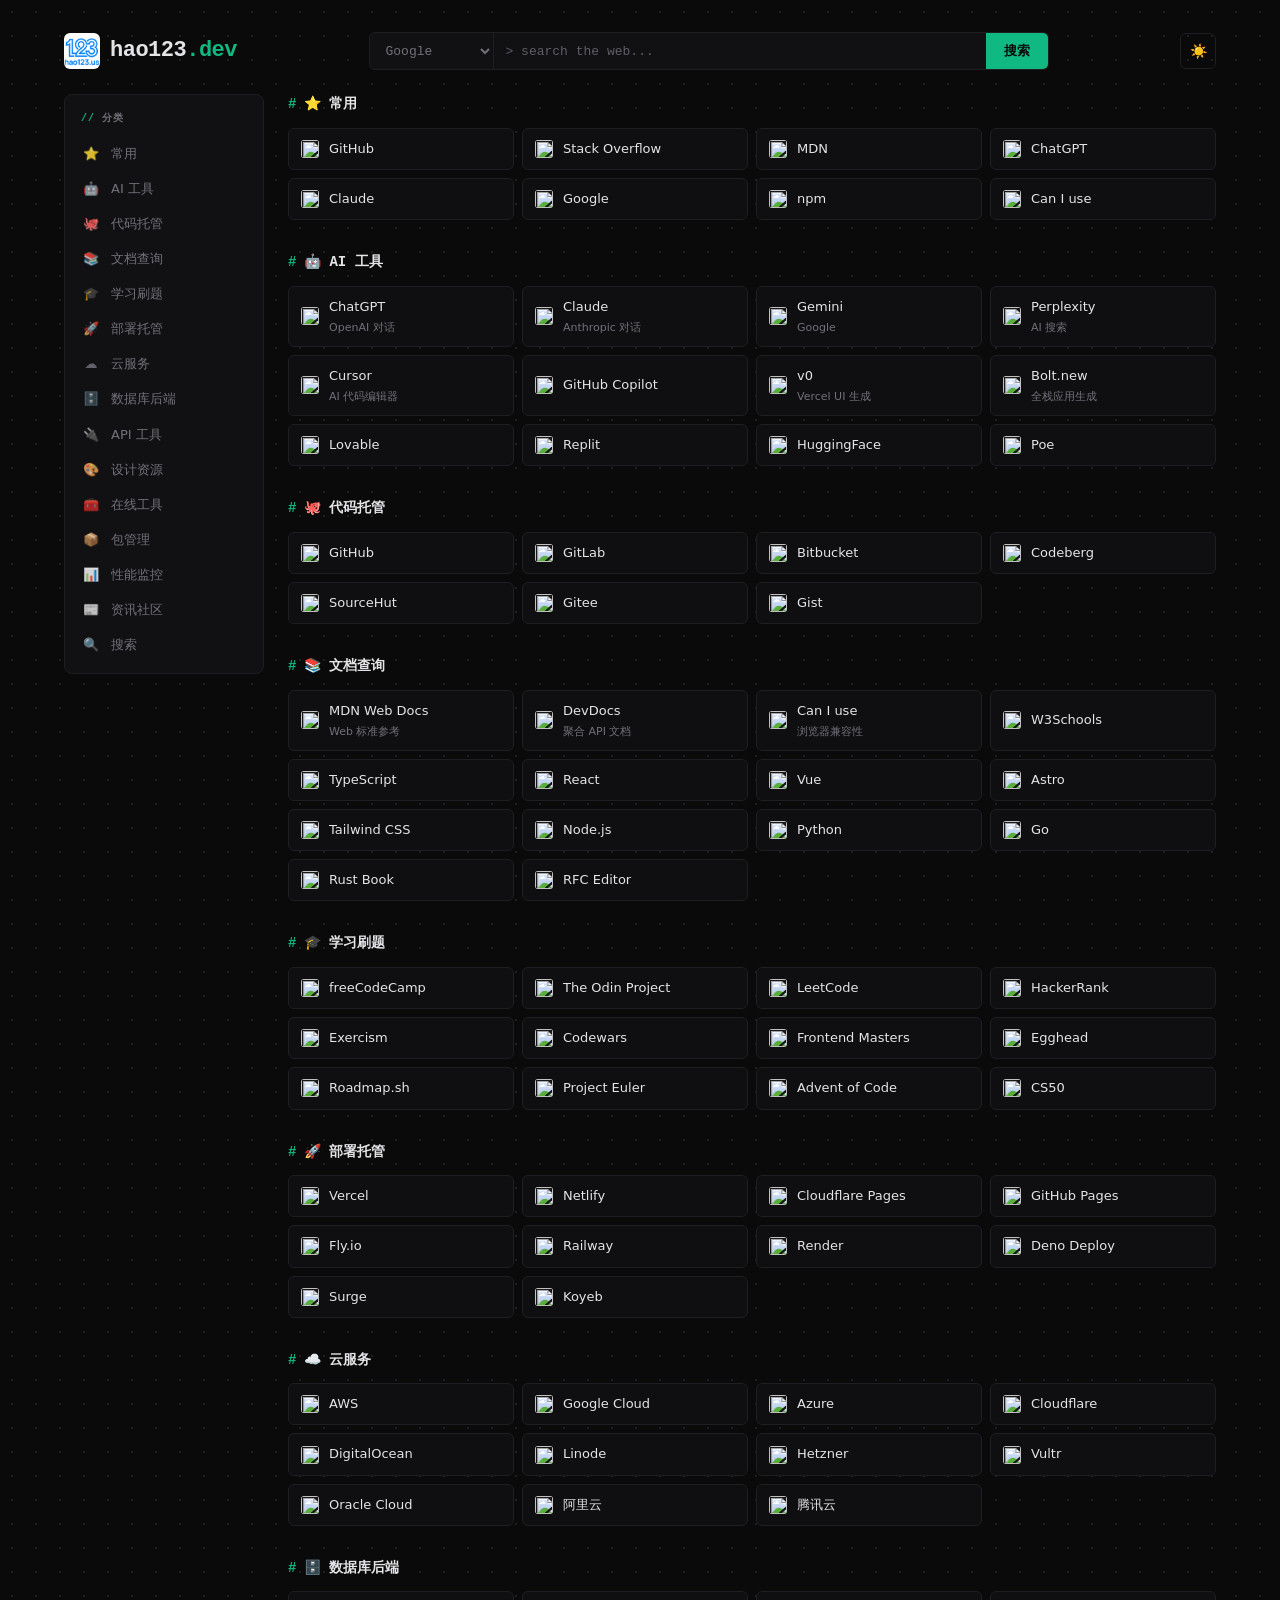
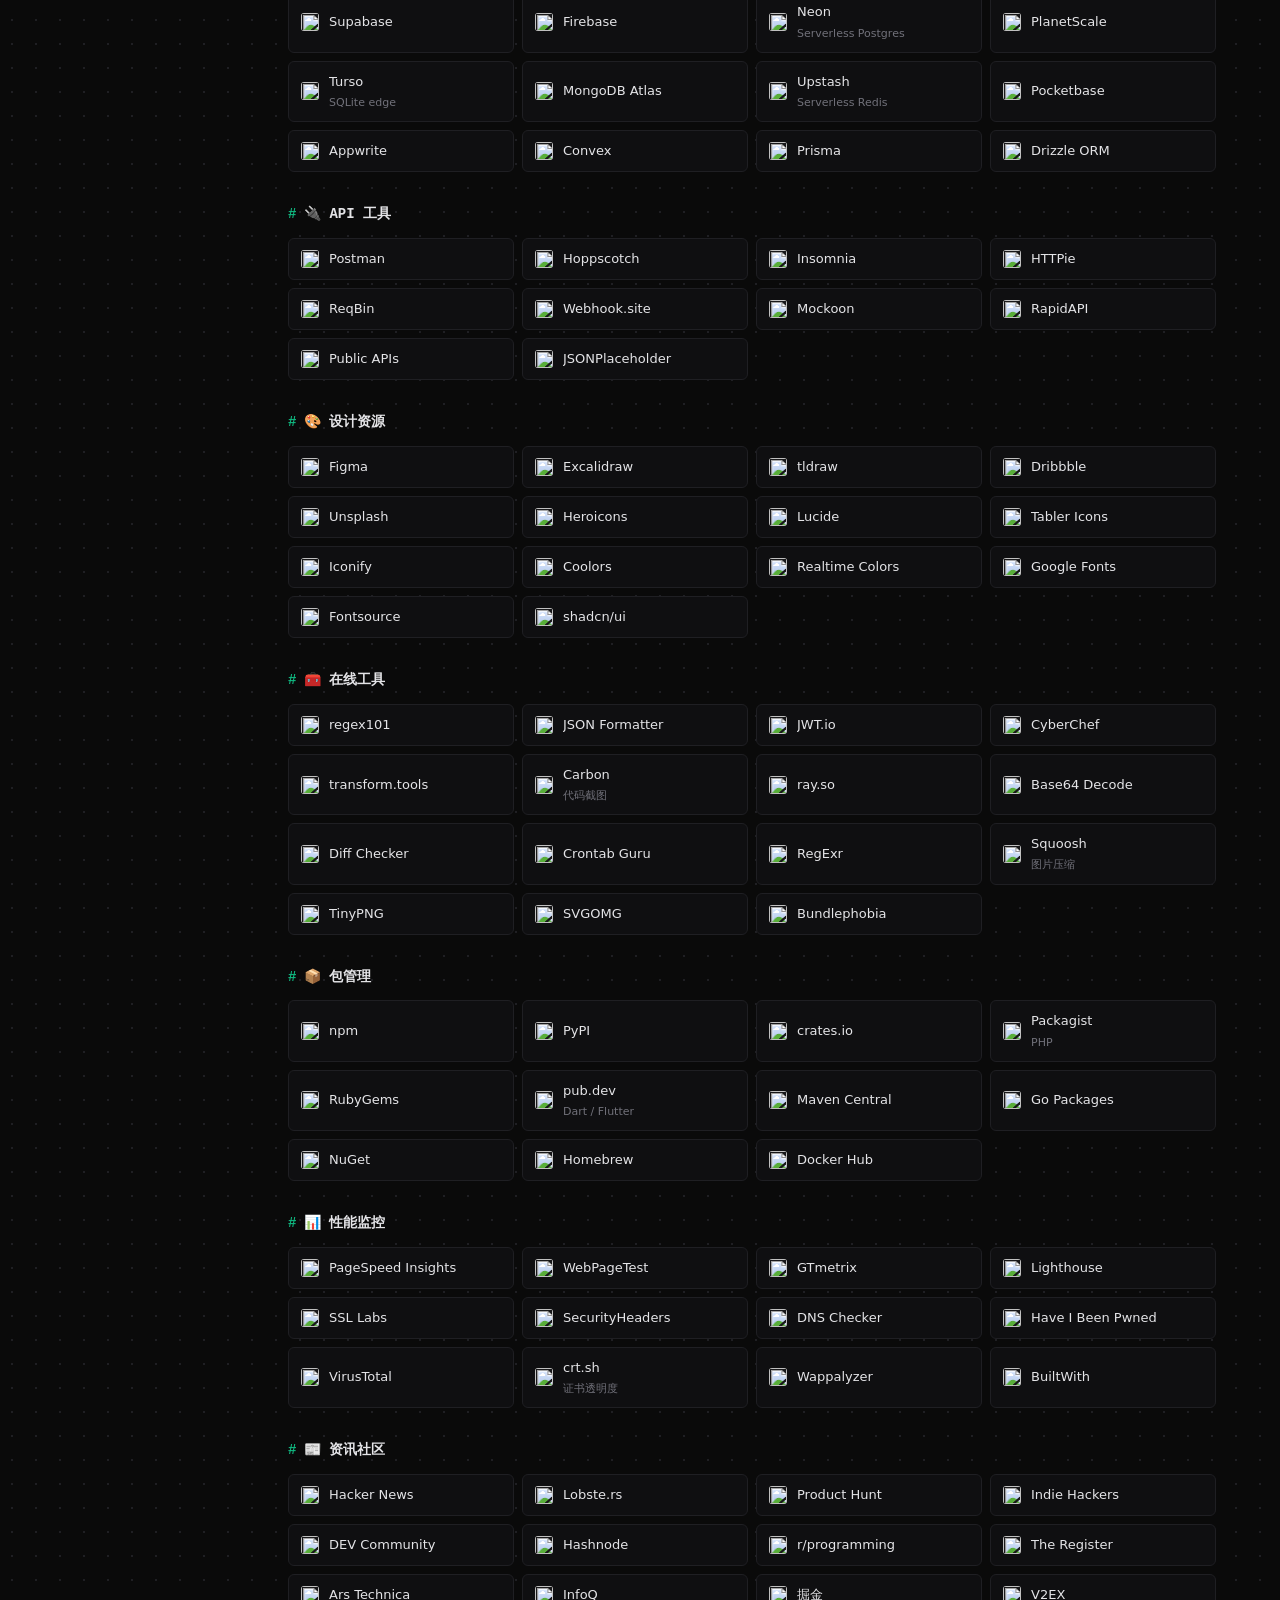
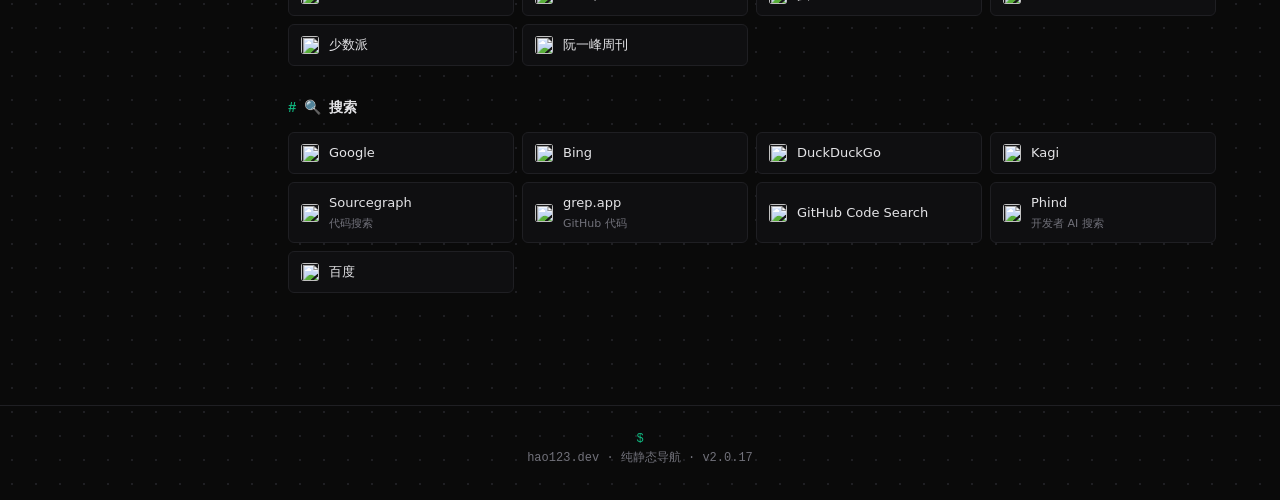
==== commit 87ff898f: "重构导航分类：面向开发者的 15 类 160+ 工具" ====
--- a/index.html
+++ b/index.html
@@ -44,7 +44,7 @@
       updateIcon();
     });
   })();
-</script> <div class="layout container"> <aside class="sidebar"> <div class="sidebar-inner"> <div class="sidebar-title">分类</div> <nav class="sidebar-nav"> <a class="sidebar-link" href="#hot" data-nav="hot"> <span class="sidebar-icon">⭐</span> <span class="sidebar-name">热门网站</span> </a><a class="sidebar-link" href="#ai" data-nav="ai"> <span class="sidebar-icon">🤖</span> <span class="sidebar-name">AI 工具</span> </a><a class="sidebar-link" href="#media" data-nav="media"> <span class="sidebar-icon">🎬</span> <span class="sidebar-name">影音图片</span> </a><a class="sidebar-link" href="#bank" data-nav="bank"> <span class="sidebar-icon">🏦</span> <span class="sidebar-name">银行金融</span> </a><a class="sidebar-link" href="#crypto" data-nav="crypto"> <span class="sidebar-icon">₿</span> <span class="sidebar-name">数字货币</span> </a><a class="sidebar-link" href="#second-hand" data-nav="second-hand"> <span class="sidebar-icon">🛍️</span> <span class="sidebar-name">二手交易</span> </a><a class="sidebar-link" href="#jobs" data-nav="jobs"> <span class="sidebar-icon">💼</span> <span class="sidebar-name">求职招聘</span> </a><a class="sidebar-link" href="#immigrant" data-nav="immigrant"> <span class="sidebar-icon">🗽</span> <span class="sidebar-name">新移民必备</span> </a><a class="sidebar-link" href="#work" data-nav="work"> <span class="sidebar-icon">🛠️</span> <span class="sidebar-name">工作协作</span> </a><a class="sidebar-link" href="#blog" data-nav="blog"> <span class="sidebar-icon">✍️</span> <span class="sidebar-name">博客平台</span> </a><a class="sidebar-link" href="#news-cn" data-nav="news-cn"> <span class="sidebar-icon">📰</span> <span class="sidebar-name">海外新闻 (中文)</span> </a><a class="sidebar-link" href="#news-en" data-nav="news-en"> <span class="sidebar-icon">🗞️</span> <span class="sidebar-name">海外新闻 (外文)</span> </a><a class="sidebar-link" href="#search" data-nav="search"> <span class="sidebar-icon">🔍</span> <span class="sidebar-name">信息查询</span> </a><a class="sidebar-link" href="#hk" data-nav="hk"> <span class="sidebar-icon">🇭🇰</span> <span class="sidebar-name">香港网站</span> </a><a class="sidebar-link" href="#tw" data-nav="tw"> <span class="sidebar-icon">🇹🇼</span> <span class="sidebar-name">台湾网站</span> </a><a class="sidebar-link" href="#overseas-cn" data-nav="overseas-cn"> <span class="sidebar-icon">🌏</span> <span class="sidebar-name">海外中文社区</span> </a><a class="sidebar-link" href="#politics" data-nav="politics"> <span class="sidebar-icon">🏛️</span> <span class="sidebar-name">有关政治</span> </a><a class="sidebar-link" href="#cloud" data-nav="cloud"> <span class="sidebar-icon">☁️</span> <span class="sidebar-name">云服务</span> </a><a class="sidebar-link" href="#car" data-nav="car"> <span class="sidebar-icon">🚗</span> <span class="sidebar-name">买车 · 卖车 · 车况</span> </a><a class="sidebar-link" href="#travel" data-nav="travel"> <span class="sidebar-icon">✈️</span> <span class="sidebar-name">旅行旅游</span> </a><a class="sidebar-link" href="#fun" data-nav="fun"> <span class="sidebar-icon">🎲</span> <span class="sidebar-name">有趣的网站</span> </a><a class="sidebar-link" href="#nav" data-nav="nav"> <span class="sidebar-icon">🧭</span> <span class="sidebar-name">导航站</span> </a> </nav> </div> </aside> <script>
+</script> <div class="layout container"> <aside class="sidebar"> <div class="sidebar-inner"> <div class="sidebar-title">分类</div> <nav class="sidebar-nav"> <a class="sidebar-link" href="#hot" data-nav="hot"> <span class="sidebar-icon">⭐</span> <span class="sidebar-name">常用</span> </a><a class="sidebar-link" href="#ai" data-nav="ai"> <span class="sidebar-icon">🤖</span> <span class="sidebar-name">AI 工具</span> </a><a class="sidebar-link" href="#code" data-nav="code"> <span class="sidebar-icon">🐙</span> <span class="sidebar-name">代码托管</span> </a><a class="sidebar-link" href="#docs" data-nav="docs"> <span class="sidebar-icon">📚</span> <span class="sidebar-name">文档查询</span> </a><a class="sidebar-link" href="#learn" data-nav="learn"> <span class="sidebar-icon">🎓</span> <span class="sidebar-name">学习刷题</span> </a><a class="sidebar-link" href="#deploy" data-nav="deploy"> <span class="sidebar-icon">🚀</span> <span class="sidebar-name">部署托管</span> </a><a class="sidebar-link" href="#cloud" data-nav="cloud"> <span class="sidebar-icon">☁️</span> <span class="sidebar-name">云服务</span> </a><a class="sidebar-link" href="#db" data-nav="db"> <span class="sidebar-icon">🗄️</span> <span class="sidebar-name">数据库后端</span> </a><a class="sidebar-link" href="#api" data-nav="api"> <span class="sidebar-icon">🔌</span> <span class="sidebar-name">API 工具</span> </a><a class="sidebar-link" href="#design" data-nav="design"> <span class="sidebar-icon">🎨</span> <span class="sidebar-name">设计资源</span> </a><a class="sidebar-link" href="#tools" data-nav="tools"> <span class="sidebar-icon">🧰</span> <span class="sidebar-name">在线工具</span> </a><a class="sidebar-link" href="#package" data-nav="package"> <span class="sidebar-icon">📦</span> <span class="sidebar-name">包管理</span> </a><a class="sidebar-link" href="#perf" data-nav="perf"> <span class="sidebar-icon">📊</span> <span class="sidebar-name">性能监控</span> </a><a class="sidebar-link" href="#news" data-nav="news"> <span class="sidebar-icon">📰</span> <span class="sidebar-name">资讯社区</span> </a><a class="sidebar-link" href="#search" data-nav="search"> <span class="sidebar-icon">🔍</span> <span class="sidebar-name">搜索</span> </a> </nav> </div> </aside> <script>
   (function () {
     const links = Array.from(document.querySelectorAll('[data-nav]'));
     const sections = links
@@ -84,7 +84,7 @@
 
     if (sections[0]) setActive(sections[0].id);
   })();
-</script> <main class="content"> <section class="category" data-category id="hot"> <h2 class="category-title"> <span class="icon">⭐</span> <span>热门网站</span> </h2> <div class="sites-grid"> <a class="site-card" href="https://www.google.com/" target="_blank" rel="noopener noreferrer" data-site data-search="Google "> <img class="site-favicon" src="https://www.google.com/s2/favicons?sz=64&domain=www.google.com" alt="" width="22" height="22" loading="lazy" decoding="async" referrerpolicy="no-referrer"> <div class="site-info"> <div class="site-name">Google</div>  </div> </a><a class="site-card" href="https://www.gmail.com/" target="_blank" rel="noopener noreferrer" data-site data-search="Gmail "> <img class="site-favicon" src="https://www.google.com/s2/favicons?sz=64&domain=www.gmail.com" alt="" width="22" height="22" loading="lazy" decoding="async" referrerpolicy="no-referrer"> <div class="site-info"> <div class="site-name">Gmail</div>  </div> </a><a class="site-card" href="https://www.amazon.com/" target="_blank" rel="noopener noreferrer" data-site data-search="Amazon "> <img class="site-favicon" src="https://www.google.com/s2/favicons?sz=64&domain=www.amazon.com" alt="" width="22" height="22" loading="lazy" decoding="async" referrerpolicy="no-referrer"> <div class="site-info"> <div class="site-name">Amazon</div>  </div> </a><a class="site-card" href="https://www.facebook.com/" target="_blank" rel="noopener noreferrer" data-site data-search="Facebook "> <img class="site-favicon" src="https://www.google.com/s2/favicons?sz=64&domain=www.facebook.com" alt="" width="22" height="22" loading="lazy" decoding="async" referrerpolicy="no-referrer"> <div class="site-info"> <div class="site-name">Facebook</div>  </div> </a><a class="site-card" href="https://www.twitter.com/" target="_blank" rel="noopener noreferrer" data-site data-search="X (Twitter) "> <img class="site-favicon" src="https://www.google.com/s2/favicons?sz=64&domain=www.twitter.com" alt="" width="22" height="22" loading="lazy" decoding="async" referrerpolicy="no-referrer"> <div class="site-info"> <div class="site-name">X (Twitter)</div>  </div> </a><a class="site-card" href="https://www.youtube.com/" target="_blank" rel="noopener noreferrer" data-site data-search="YouTube "> <img class="site-favicon" src="https://www.google.com/s2/favicons?sz=64&domain=www.youtube.com" alt="" width="22" height="22" loading="lazy" decoding="async" referrerpolicy="no-referrer"> <div class="site-info"> <div class="site-name">YouTube</div>  </div> </a> </div> </section><section class="category" data-category id="ai"> <h2 class="category-title"> <span class="icon">🤖</span> <span>AI 工具</span> </h2> <div class="sites-grid"> <a class="site-card" href="https://chat.openai.com/" target="_blank" rel="noopener noreferrer" data-site data-search="ChatGPT OpenAI 聊天生成器"> <img class="site-favicon" src="https://www.google.com/s2/favicons?sz=64&domain=chat.openai.com" alt="" width="22" height="22" loading="lazy" decoding="async" referrerpolicy="no-referrer"> <div class="site-info"> <div class="site-name">ChatGPT</div> <div class="site-desc">OpenAI 聊天生成器</div> </div> </a><a class="site-card" href="https://gemini.google.com/" target="_blank" rel="noopener noreferrer" data-site data-search="Gemini 原 Google Bard"> <img class="site-favicon" src="https://www.google.com/s2/favicons?sz=64&domain=gemini.google.com" alt="" width="22" height="22" loading="lazy" decoding="async" referrerpolicy="no-referrer"> <div class="site-info"> <div class="site-name">Gemini</div> <div class="site-desc">原 Google Bard</div> </div> </a><a class="site-card" href="https://claude.ai/" target="_blank" rel="noopener noreferrer" data-site data-search="Claude Anthropic 出品"> <img class="site-favicon" src="https://www.google.com/s2/favicons?sz=64&domain=claude.ai" alt="" width="22" height="22" loading="lazy" decoding="async" referrerpolicy="no-referrer"> <div class="site-info"> <div class="site-name">Claude</div> <div class="site-desc">Anthropic 出品</div> </div> </a><a class="site-card" href="https://www.perplexity.ai/" target="_blank" rel="noopener noreferrer" data-site data-search="Perplexity AI 搜索+问答"> <img class="site-favicon" src="https://www.google.com/s2/favicons?sz=64&domain=www.perplexity.ai" alt="" width="22" height="22" loading="lazy" decoding="async" referrerpolicy="no-referrer"> <div class="site-info"> <div class="site-name">Perplexity</div> <div class="site-desc">AI 搜索+问答</div> </div> </a><a class="site-card" href="https://www.midjourney.com" target="_blank" rel="noopener noreferrer" data-site data-search="Midjourney AI 图像生成"> <img class="site-favicon" src="https://www.google.com/s2/favicons?sz=64&domain=www.midjourney.com" alt="" width="22" height="22" loading="lazy" decoding="async" referrerpolicy="no-referrer"> <div class="site-info"> <div class="site-name">Midjourney</div> <div class="site-desc">AI 图像生成</div> </div> </a><a class="site-card" href="https://copilot.microsoft.com/" target="_blank" rel="noopener noreferrer" data-site data-search="Copilot 微软 AI 助手"> <img class="site-favicon" src="https://www.google.com/s2/favicons?sz=64&domain=copilot.microsoft.com" alt="" width="22" height="22" loading="lazy" decoding="async" referrerpolicy="no-referrer"> <div class="site-info"> <div class="site-name">Copilot</div> <div class="site-desc">微软 AI 助手</div> </div> </a><a class="site-card" href="https://c.ai/" target="_blank" rel="noopener noreferrer" data-site data-search="C.ai 角色对话 AI"> <img class="site-favicon" src="https://www.google.com/s2/favicons?sz=64&domain=c.ai" alt="" width="22" height="22" loading="lazy" decoding="async" referrerpolicy="no-referrer"> <div class="site-info"> <div class="site-name">C.ai</div> <div class="site-desc">角色对话 AI</div> </div> </a><a class="site-card" href="https://civitai.com/" target="_blank" rel="noopener noreferrer" data-site data-search="CivitAI AI 模型社区"> <img class="site-favicon" src="https://www.google.com/s2/favicons?sz=64&domain=civitai.com" alt="" width="22" height="22" loading="lazy" decoding="async" referrerpolicy="no-referrer"> <div class="site-info"> <div class="site-name">CivitAI</div> <div class="site-desc">AI 模型社区</div> </div> </a><a class="site-card" href="https://poe.com/" target="_blank" rel="noopener noreferrer" data-site data-search="Poe 聚合多个 AI 模型"> <img class="site-favicon" src="https://www.google.com/s2/favicons?sz=64&domain=poe.com" alt="" width="22" height="22" loading="lazy" decoding="async" referrerpolicy="no-referrer"> <div class="site-info"> <div class="site-name">Poe</div> <div class="site-desc">聚合多个 AI 模型</div> </div> </a><a class="site-card" href="https://www.d-id.com/" target="_blank" rel="noopener noreferrer" data-site data-search="D-ID AI 人脸动画/数字人"> <img class="site-favicon" src="https://www.google.com/s2/favicons?sz=64&domain=www.d-id.com" alt="" width="22" height="22" loading="lazy" decoding="async" referrerpolicy="no-referrer"> <div class="site-info"> <div class="site-name">D-ID</div> <div class="site-desc">AI 人脸动画/数字人</div> </div> </a><a class="site-card" href="https://runwayml.com/" target="_blank" rel="noopener noreferrer" data-site data-search="Runway 视频生成与编辑"> <img class="site-favicon" src="https://www.google.com/s2/favicons?sz=64&domain=runwayml.com" alt="" width="22" height="22" loading="lazy" decoding="async" referrerpolicy="no-referrer"> <div class="site-info"> <div class="site-name">Runway</div> <div class="site-desc">视频生成与编辑</div> </div> </a><a class="site-card" href="https://www.canva.com/" target="_blank" rel="noopener noreferrer" data-site data-search="Canva 带 AI 的设计平台"> <img class="site-favicon" src="https://www.google.com/s2/favicons?sz=64&domain=www.canva.com" alt="" width="22" height="22" loading="lazy" decoding="async" referrerpolicy="no-referrer"> <div class="site-info"> <div class="site-name">Canva</div> <div class="site-desc">带 AI 的设计平台</div> </div> </a><a class="site-card" href="https://github.com/features/copilot" target="_blank" rel="noopener noreferrer" data-site data-search="GitHub Copilot 代码自动补全"> <img class="site-favicon" src="https://www.google.com/s2/favicons?sz=64&domain=github.com" alt="" width="22" height="22" loading="lazy" decoding="async" referrerpolicy="no-referrer"> <div class="site-info"> <div class="site-name">GitHub Copilot</div> <div class="site-desc">代码自动补全</div> </div> </a><a class="site-card" href="https://www.elevenlabs.io/" target="_blank" rel="noopener noreferrer" data-site data-search="ElevenLabs AI 语音合成"> <img class="site-favicon" src="https://www.google.com/s2/favicons?sz=64&domain=www.elevenlabs.io" alt="" width="22" height="22" loading="lazy" decoding="async" referrerpolicy="no-referrer"> <div class="site-info"> <div class="site-name">ElevenLabs</div> <div class="site-desc">AI 语音合成</div> </div> </a><a class="site-card" href="https://www.fotor.com/" target="_blank" rel="noopener noreferrer" data-site data-search="Fotor AI 图像增强与创作"> <img class="site-favicon" src="https://www.google.com/s2/favicons?sz=64&domain=www.fotor.com" alt="" width="22" height="22" loading="lazy" decoding="async" referrerpolicy="no-referrer"> <div class="site-info"> <div class="site-name">Fotor AI</div> <div class="site-desc">图像增强与创作</div> </div> </a><a class="site-card" href="https://www.writesonic.com/" target="_blank" rel="noopener noreferrer" data-site data-search="Writesonic AI 写作"> <img class="site-favicon" src="https://www.google.com/s2/favicons?sz=64&domain=www.writesonic.com" alt="" width="22" height="22" loading="lazy" decoding="async" referrerpolicy="no-referrer"> <div class="site-info"> <div class="site-name">Writesonic</div> <div class="site-desc">AI 写作</div> </div> </a><a class="site-card" href="https://www.copy.ai/" target="_blank" rel="noopener noreferrer" data-site data-search="Copy.ai 营销文案生成"> <img class="site-favicon" src="https://www.google.com/s2/favicons?sz=64&domain=www.copy.ai" alt="" width="22" height="22" loading="lazy" decoding="async" referrerpolicy="no-referrer"> <div class="site-info"> <div class="site-name">Copy.ai</div> <div class="site-desc">营销文案生成</div> </div> </a><a class="site-card" href="https://prompt.always200.com/" target="_blank" rel="noopener noreferrer" data-site data-search="提示词优化 提示词优化工具"> <img class="site-favicon" src="https://www.google.com/s2/favicons?sz=64&domain=prompt.always200.com" alt="" width="22" height="22" loading="lazy" decoding="async" referrerpolicy="no-referrer"> <div class="site-info"> <div class="site-name">提示词优化</div> <div class="site-desc">提示词优化工具</div> </div> </a> </div> </section><section class="category" data-category id="media"> <h2 class="category-title"> <span class="icon">🎬</span> <span>影音图片</span> </h2> <div class="sites-grid"> <a class="site-card" href="https://youtube.com/" target="_blank" rel="noopener noreferrer" data-site data-search="YouTube "> <img class="site-favicon" src="https://www.google.com/s2/favicons?sz=64&domain=youtube.com" alt="" width="22" height="22" loading="lazy" decoding="async" referrerpolicy="no-referrer"> <div class="site-info"> <div class="site-name">YouTube</div>  </div> </a><a class="site-card" href="https://iyf.tv/" target="_blank" rel="noopener noreferrer" data-site data-search="爱一帆 (原多瑙) "> <img class="site-favicon" src="https://www.google.com/s2/favicons?sz=64&domain=iyf.tv" alt="" width="22" height="22" loading="lazy" decoding="async" referrerpolicy="no-referrer"> <div class="site-info"> <div class="site-name">爱一帆 (原多瑙)</div>  </div> </a><a class="site-card" href="https://www.olevod.com/" target="_blank" rel="noopener noreferrer" data-site data-search="欧乐 "> <img class="site-favicon" src="https://www.google.com/s2/favicons?sz=64&domain=www.olevod.com" alt="" width="22" height="22" loading="lazy" decoding="async" referrerpolicy="no-referrer"> <div class="site-info"> <div class="site-name">欧乐</div>  </div> </a><a class="site-card" href="https://xbyy.app/" target="_blank" rel="noopener noreferrer" data-site data-search="小宝 "> <img class="site-favicon" src="https://www.google.com/s2/favicons?sz=64&domain=xbyy.app" alt="" width="22" height="22" loading="lazy" decoding="async" referrerpolicy="no-referrer"> <div class="site-info"> <div class="site-name">小宝</div>  </div> </a><a class="site-card" href="https://www.netflix.com/" target="_blank" rel="noopener noreferrer" data-site data-search="Netflix "> <img class="site-favicon" src="https://www.google.com/s2/favicons?sz=64&domain=www.netflix.com" alt="" width="22" height="22" loading="lazy" decoding="async" referrerpolicy="no-referrer"> <div class="site-info"> <div class="site-name">Netflix</div>  </div> </a><a class="site-card" href="https://www.hulu.com/" target="_blank" rel="noopener noreferrer" data-site data-search="Hulu "> <img class="site-favicon" src="https://www.google.com/s2/favicons?sz=64&domain=www.hulu.com" alt="" width="22" height="22" loading="lazy" decoding="async" referrerpolicy="no-referrer"> <div class="site-info"> <div class="site-name">Hulu</div>  </div> </a><a class="site-card" href="https://www.pinterest.com/" target="_blank" rel="noopener noreferrer" data-site data-search="Pinterest "> <img class="site-favicon" src="https://www.google.com/s2/favicons?sz=64&domain=www.pinterest.com" alt="" width="22" height="22" loading="lazy" decoding="async" referrerpolicy="no-referrer"> <div class="site-info"> <div class="site-name">Pinterest</div>  </div> </a><a class="site-card" href="https://www.dailymotion.com/" target="_blank" rel="noopener noreferrer" data-site data-search="Dailymotion "> <img class="site-favicon" src="https://www.google.com/s2/favicons?sz=64&domain=www.dailymotion.com" alt="" width="22" height="22" loading="lazy" decoding="async" referrerpolicy="no-referrer"> <div class="site-info"> <div class="site-name">Dailymotion</div>  </div> </a><a class="site-card" href="https://photos.google.com/" target="_blank" rel="noopener noreferrer" data-site data-search="Google Photos "> <img class="site-favicon" src="https://www.google.com/s2/favicons?sz=64&domain=photos.google.com" alt="" width="22" height="22" loading="lazy" decoding="async" referrerpolicy="no-referrer"> <div class="site-info"> <div class="site-name">Google Photos</div>  </div> </a><a class="site-card" href="https://soundcloud.com/" target="_blank" rel="noopener noreferrer" data-site data-search="SoundCloud "> <img class="site-favicon" src="https://www.google.com/s2/favicons?sz=64&domain=soundcloud.com" alt="" width="22" height="22" loading="lazy" decoding="async" referrerpolicy="no-referrer"> <div class="site-info"> <div class="site-name">SoundCloud</div>  </div> </a><a class="site-card" href="https://www.shutterstock.com/" target="_blank" rel="noopener noreferrer" data-site data-search="Shutterstock "> <img class="site-favicon" src="https://www.google.com/s2/favicons?sz=64&domain=www.shutterstock.com" alt="" width="22" height="22" loading="lazy" decoding="async" referrerpolicy="no-referrer"> <div class="site-info"> <div class="site-name">Shutterstock</div>  </div> </a><a class="site-card" href="https://www.istockphoto.com/" target="_blank" rel="noopener noreferrer" data-site data-search="iStock "> <img class="site-favicon" src="https://www.google.com/s2/favicons?sz=64&domain=www.istockphoto.com" alt="" width="22" height="22" loading="lazy" decoding="async" referrerpolicy="no-referrer"> <div class="site-info"> <div class="site-name">iStock</div>  </div> </a><a class="site-card" href="https://www.cilixiong.com/" target="_blank" rel="noopener noreferrer" data-site data-search="磁力熊 "> <img class="site-favicon" src="https://www.google.com/s2/favicons?sz=64&domain=www.cilixiong.com" alt="" width="22" height="22" loading="lazy" decoding="async" referrerpolicy="no-referrer"> <div class="site-info"> <div class="site-name">磁力熊</div>  </div> </a> </div> </section><section class="category" data-category id="bank"> <h2 class="category-title"> <span class="icon">🏦</span> <span>银行金融</span> </h2> <div class="sites-grid"> <a class="site-card" href="https://www.bankofamerica.com/" target="_blank" rel="noopener noreferrer" data-site data-search="Bank of America 美国银行"> <img class="site-favicon" src="https://www.google.com/s2/favicons?sz=64&domain=www.bankofamerica.com" alt="" width="22" height="22" loading="lazy" decoding="async" referrerpolicy="no-referrer"> <div class="site-info"> <div class="site-name">Bank of America</div> <div class="site-desc">美国银行</div> </div> </a><a class="site-card" href="https://www.chase.com/" target="_blank" rel="noopener noreferrer" data-site data-search="Chase 大通银行"> <img class="site-favicon" src="https://www.google.com/s2/favicons?sz=64&domain=www.chase.com" alt="" width="22" height="22" loading="lazy" decoding="async" referrerpolicy="no-referrer"> <div class="site-info"> <div class="site-name">Chase</div> <div class="site-desc">大通银行</div> </div> </a><a class="site-card" href="https://www.wellsfargo.com/" target="_blank" rel="noopener noreferrer" data-site data-search="Wells Fargo 富国银行"> <img class="site-favicon" src="https://www.google.com/s2/favicons?sz=64&domain=www.wellsfargo.com" alt="" width="22" height="22" loading="lazy" decoding="async" referrerpolicy="no-referrer"> <div class="site-info"> <div class="site-name">Wells Fargo</div> <div class="site-desc">富国银行</div> </div> </a><a class="site-card" href="https://www.citi.com/" target="_blank" rel="noopener noreferrer" data-site data-search="Citi 花旗银行"> <img class="site-favicon" src="https://www.google.com/s2/favicons?sz=64&domain=www.citi.com" alt="" width="22" height="22" loading="lazy" decoding="async" referrerpolicy="no-referrer"> <div class="site-info"> <div class="site-name">Citi</div> <div class="site-desc">花旗银行</div> </div> </a><a class="site-card" href="https://www.usbank.com/" target="_blank" rel="noopener noreferrer" data-site data-search="U.S. Bank 美国合众银行"> <img class="site-favicon" src="https://www.google.com/s2/favicons?sz=64&domain=www.usbank.com" alt="" width="22" height="22" loading="lazy" decoding="async" referrerpolicy="no-referrer"> <div class="site-info"> <div class="site-name">U.S. Bank</div> <div class="site-desc">美国合众银行</div> </div> </a><a class="site-card" href="https://www.capitalone.com/" target="_blank" rel="noopener noreferrer" data-site data-search="Capital One 第一资本"> <img class="site-favicon" src="https://www.google.com/s2/favicons?sz=64&domain=www.capitalone.com" alt="" width="22" height="22" loading="lazy" decoding="async" referrerpolicy="no-referrer"> <div class="site-info"> <div class="site-name">Capital One</div> <div class="site-desc">第一资本</div> </div> </a><a class="site-card" href="https://www.pnc.com/" target="_blank" rel="noopener noreferrer" data-site data-search="PNC Bank "> <img class="site-favicon" src="https://www.google.com/s2/favicons?sz=64&domain=www.pnc.com" alt="" width="22" height="22" loading="lazy" decoding="async" referrerpolicy="no-referrer"> <div class="site-info"> <div class="site-name">PNC Bank</div>  </div> </a><a class="site-card" href="https://www.td.com/us/en/personal-banking/" target="_blank" rel="noopener noreferrer" data-site data-search="TD Bank 道明银行"> <img class="site-favicon" src="https://www.google.com/s2/favicons?sz=64&domain=www.td.com" alt="" width="22" height="22" loading="lazy" decoding="async" referrerpolicy="no-referrer"> <div class="site-info"> <div class="site-name">TD Bank</div> <div class="site-desc">道明银行</div> </div> </a><a class="site-card" href="https://www.truist.com/" target="_blank" rel="noopener noreferrer" data-site data-search="Truist 合并后的新银行"> <img class="site-favicon" src="https://www.google.com/s2/favicons?sz=64&domain=www.truist.com" alt="" width="22" height="22" loading="lazy" decoding="async" referrerpolicy="no-referrer"> <div class="site-info"> <div class="site-name">Truist</div> <div class="site-desc">合并后的新银行</div> </div> </a><a class="site-card" href="https://www.ally.com/" target="_blank" rel="noopener noreferrer" data-site data-search="Ally Bank 在线银行"> <img class="site-favicon" src="https://www.google.com/s2/favicons?sz=64&domain=www.ally.com" alt="" width="22" height="22" loading="lazy" decoding="async" referrerpolicy="no-referrer"> <div class="site-info"> <div class="site-name">Ally Bank</div> <div class="site-desc">在线银行</div> </div> </a><a class="site-card" href="https://www.synchrony.com/" target="_blank" rel="noopener noreferrer" data-site data-search="Synchrony Bank 同步银行"> <img class="site-favicon" src="https://www.google.com/s2/favicons?sz=64&domain=www.synchrony.com" alt="" width="22" height="22" loading="lazy" decoding="async" referrerpolicy="no-referrer"> <div class="site-info"> <div class="site-name">Synchrony Bank</div> <div class="site-desc">同步银行</div> </div> </a> </div> </section><section class="category" data-category id="crypto"> <h2 class="category-title"> <span class="icon">₿</span> <span>数字货币</span> </h2> <div class="sites-grid"> <a class="site-card" href="https://www.coindesk.com/" target="_blank" rel="noopener noreferrer" data-site data-search="CoinDesk 加密货币新闻与数据"> <img class="site-favicon" src="https://www.google.com/s2/favicons?sz=64&domain=www.coindesk.com" alt="" width="22" height="22" loading="lazy" decoding="async" referrerpolicy="no-referrer"> <div class="site-info"> <div class="site-name">CoinDesk</div> <div class="site-desc">加密货币新闻与数据</div> </div> </a><a class="site-card" href="https://cointelegraph.com/" target="_blank" rel="noopener noreferrer" data-site data-search="Cointelegraph 区块链与加密货币新闻"> <img class="site-favicon" src="https://www.google.com/s2/favicons?sz=64&domain=cointelegraph.com" alt="" width="22" height="22" loading="lazy" decoding="async" referrerpolicy="no-referrer"> <div class="site-info"> <div class="site-name">Cointelegraph</div> <div class="site-desc">区块链与加密货币新闻</div> </div> </a><a class="site-card" href="https://cryptonews.com/" target="_blank" rel="noopener noreferrer" data-site data-search="Cryptonews 加密货币最新动态"> <img class="site-favicon" src="https://www.google.com/s2/favicons?sz=64&domain=cryptonews.com" alt="" width="22" height="22" loading="lazy" decoding="async" referrerpolicy="no-referrer"> <div class="site-info"> <div class="site-name">Cryptonews</div> <div class="site-desc">加密货币最新动态</div> </div> </a><a class="site-card" href="https://crypto.news" target="_blank" rel="noopener noreferrer" data-site data-search="Crypto.news 加密货币行业新闻"> <img class="site-favicon" src="https://www.google.com/s2/favicons?sz=64&domain=crypto.news" alt="" width="22" height="22" loading="lazy" decoding="async" referrerpolicy="no-referrer"> <div class="site-info"> <div class="site-name">Crypto.news</div> <div class="site-desc">加密货币行业新闻</div> </div> </a><a class="site-card" href="https://www.cnbc.com/cryptoworld/" target="_blank" rel="noopener noreferrer" data-site data-search="CNBC Crypto World CNBC 加密货币频道"> <img class="site-favicon" src="https://www.google.com/s2/favicons?sz=64&domain=www.cnbc.com" alt="" width="22" height="22" loading="lazy" decoding="async" referrerpolicy="no-referrer"> <div class="site-info"> <div class="site-name">CNBC Crypto World</div> <div class="site-desc">CNBC 加密货币频道</div> </div> </a><a class="site-card" href="https://www.bloomberg.com/crypto" target="_blank" rel="noopener noreferrer" data-site data-search="Bloomberg Crypto 彭博社加密货币版块"> <img class="site-favicon" src="https://www.google.com/s2/favicons?sz=64&domain=www.bloomberg.com" alt="" width="22" height="22" loading="lazy" decoding="async" referrerpolicy="no-referrer"> <div class="site-info"> <div class="site-name">Bloomberg Crypto</div> <div class="site-desc">彭博社加密货币版块</div> </div> </a><a class="site-card" href="https://finance.yahoo.com/topic/crypto/" target="_blank" rel="noopener noreferrer" data-site data-search="Yahoo Finance Crypto 雅虎财经加密货币"> <img class="site-favicon" src="https://www.google.com/s2/favicons?sz=64&domain=finance.yahoo.com" alt="" width="22" height="22" loading="lazy" decoding="async" referrerpolicy="no-referrer"> <div class="site-info"> <div class="site-name">Yahoo Finance Crypto</div> <div class="site-desc">雅虎财经加密货币</div> </div> </a><a class="site-card" href="https://www.theblock.co/" target="_blank" rel="noopener noreferrer" data-site data-search="The Block 专业加密货币研究"> <img class="site-favicon" src="https://www.google.com/s2/favicons?sz=64&domain=www.theblock.co" alt="" width="22" height="22" loading="lazy" decoding="async" referrerpolicy="no-referrer"> <div class="site-info"> <div class="site-name">The Block</div> <div class="site-desc">专业加密货币研究</div> </div> </a><a class="site-card" href="https://decrypt.co/" target="_blank" rel="noopener noreferrer" data-site data-search="Decrypt Web3 与加密货币新闻"> <img class="site-favicon" src="https://www.google.com/s2/favicons?sz=64&domain=decrypt.co" alt="" width="22" height="22" loading="lazy" decoding="async" referrerpolicy="no-referrer"> <div class="site-info"> <div class="site-name">Decrypt</div> <div class="site-desc">Web3 与加密货币新闻</div> </div> </a><a class="site-card" href="https://bitcoinmagazine.com/" target="_blank" rel="noopener noreferrer" data-site data-search="Bitcoin Magazine 比特币杂志"> <img class="site-favicon" src="https://www.google.com/s2/favicons?sz=64&domain=bitcoinmagazine.com" alt="" width="22" height="22" loading="lazy" decoding="async" referrerpolicy="no-referrer"> <div class="site-info"> <div class="site-name">Bitcoin Magazine</div> <div class="site-desc">比特币杂志</div> </div> </a> </div> </section><section class="category" data-category id="second-hand"> <h2 class="category-title"> <span class="icon">🛍️</span> <span>二手交易</span> </h2> <div class="sites-grid"> <a class="site-card" href="https://www.craigslist.org/" target="_blank" rel="noopener noreferrer" data-site data-search="Craigslist 分类广告龙头"> <img class="site-favicon" src="https://www.google.com/s2/favicons?sz=64&domain=www.craigslist.org" alt="" width="22" height="22" loading="lazy" decoding="async" referrerpolicy="no-referrer"> <div class="site-info"> <div class="site-name">Craigslist</div> <div class="site-desc">分类广告龙头</div> </div> </a><a class="site-card" href="https://offerup.com/" target="_blank" rel="noopener noreferrer" data-site data-search="OfferUp 本地二手交易 App"> <img class="site-favicon" src="https://www.google.com/s2/favicons?sz=64&domain=offerup.com" alt="" width="22" height="22" loading="lazy" decoding="async" referrerpolicy="no-referrer"> <div class="site-info"> <div class="site-name">OfferUp</div> <div class="site-desc">本地二手交易 App</div> </div> </a><a class="site-card" href="https://www.facebook.com/marketplace" target="_blank" rel="noopener noreferrer" data-site data-search="Facebook Marketplace "> <img class="site-favicon" src="https://www.google.com/s2/favicons?sz=64&domain=www.facebook.com" alt="" width="22" height="22" loading="lazy" decoding="async" referrerpolicy="no-referrer"> <div class="site-info"> <div class="site-name">Facebook Marketplace</div>  </div> </a><a class="site-card" href="https://www.ebay.com/" target="_blank" rel="noopener noreferrer" data-site data-search="eBay 全球知名二手与竞拍平台"> <img class="site-favicon" src="https://www.google.com/s2/favicons?sz=64&domain=www.ebay.com" alt="" width="22" height="22" loading="lazy" decoding="async" referrerpolicy="no-referrer"> <div class="site-info"> <div class="site-name">eBay</div> <div class="site-desc">全球知名二手与竞拍平台</div> </div> </a><a class="site-card" href="https://www.mercari.com/" target="_blank" rel="noopener noreferrer" data-site data-search="Mercari 日系平台进军美国"> <img class="site-favicon" src="https://www.google.com/s2/favicons?sz=64&domain=www.mercari.com" alt="" width="22" height="22" loading="lazy" decoding="async" referrerpolicy="no-referrer"> <div class="site-info"> <div class="site-name">Mercari</div> <div class="site-desc">日系平台进军美国</div> </div> </a><a class="site-card" href="https://poshmark.com/" target="_blank" rel="noopener noreferrer" data-site data-search="Poshmark 主打二手时尚"> <img class="site-favicon" src="https://www.google.com/s2/favicons?sz=64&domain=poshmark.com" alt="" width="22" height="22" loading="lazy" decoding="async" referrerpolicy="no-referrer"> <div class="site-info"> <div class="site-name">Poshmark</div> <div class="site-desc">主打二手时尚</div> </div> </a><a class="site-card" href="https://www.depop.com/" target="_blank" rel="noopener noreferrer" data-site data-search="Depop 潮流服饰交易"> <img class="site-favicon" src="https://www.google.com/s2/favicons?sz=64&domain=www.depop.com" alt="" width="22" height="22" loading="lazy" decoding="async" referrerpolicy="no-referrer"> <div class="site-info"> <div class="site-name">Depop</div> <div class="site-desc">潮流服饰交易</div> </div> </a><a class="site-card" href="https://www.letgo.com/" target="_blank" rel="noopener noreferrer" data-site data-search="Letgo 现合并入 OfferUp"> <img class="site-favicon" src="https://www.google.com/s2/favicons?sz=64&domain=www.letgo.com" alt="" width="22" height="22" loading="lazy" decoding="async" referrerpolicy="no-referrer"> <div class="site-info"> <div class="site-name">Letgo</div> <div class="site-desc">现合并入 OfferUp</div> </div> </a><a class="site-card" href="https://www.thredup.com/" target="_blank" rel="noopener noreferrer" data-site data-search="ThredUP 二手品牌服装"> <img class="site-favicon" src="https://www.google.com/s2/favicons?sz=64&domain=www.thredup.com" alt="" width="22" height="22" loading="lazy" decoding="async" referrerpolicy="no-referrer"> <div class="site-info"> <div class="site-name">ThredUP</div> <div class="site-desc">二手品牌服装</div> </div> </a><a class="site-card" href="https://www.reverb.com/" target="_blank" rel="noopener noreferrer" data-site data-search="Reverb 乐器二手交易"> <img class="site-favicon" src="https://www.google.com/s2/favicons?sz=64&domain=www.reverb.com" alt="" width="22" height="22" loading="lazy" decoding="async" referrerpolicy="no-referrer"> <div class="site-info"> <div class="site-name">Reverb</div> <div class="site-desc">乐器二手交易</div> </div> </a> </div> </section><section class="category" data-category id="jobs"> <h2 class="category-title"> <span class="icon">💼</span> <span>求职招聘</span> </h2> <div class="sites-grid"> <a class="site-card" href="https://www.indeed.com/" target="_blank" rel="noopener noreferrer" data-site data-search="Indeed 美国最大招聘平台"> <img class="site-favicon" src="https://www.google.com/s2/favicons?sz=64&domain=www.indeed.com" alt="" width="22" height="22" loading="lazy" decoding="async" referrerpolicy="no-referrer"> <div class="site-info"> <div class="site-name">Indeed</div> <div class="site-desc">美国最大招聘平台</div> </div> </a><a class="site-card" href="https://www.linkedin.com/jobs/" target="_blank" rel="noopener noreferrer" data-site data-search="LinkedIn Jobs 领英招聘"> <img class="site-favicon" src="https://www.google.com/s2/favicons?sz=64&domain=www.linkedin.com" alt="" width="22" height="22" loading="lazy" decoding="async" referrerpolicy="no-referrer"> <div class="site-info"> <div class="site-name">LinkedIn Jobs</div> <div class="site-desc">领英招聘</div> </div> </a><a class="site-card" href="https://www.monster.com/" target="_blank" rel="noopener noreferrer" data-site data-search="Monster 老牌求职网站"> <img class="site-favicon" src="https://www.google.com/s2/favicons?sz=64&domain=www.monster.com" alt="" width="22" height="22" loading="lazy" decoding="async" referrerpolicy="no-referrer"> <div class="site-info"> <div class="site-name">Monster</div> <div class="site-desc">老牌求职网站</div> </div> </a><a class="site-card" href="https://www.glassdoor.com/" target="_blank" rel="noopener noreferrer" data-site data-search="Glassdoor 看公司评价找工作"> <img class="site-favicon" src="https://www.google.com/s2/favicons?sz=64&domain=www.glassdoor.com" alt="" width="22" height="22" loading="lazy" decoding="async" referrerpolicy="no-referrer"> <div class="site-info"> <div class="site-name">Glassdoor</div> <div class="site-desc">看公司评价找工作</div> </div> </a><a class="site-card" href="https://www.ziprecruiter.com/" target="_blank" rel="noopener noreferrer" data-site data-search="ZipRecruiter AI 智能推荐职位"> <img class="site-favicon" src="https://www.google.com/s2/favicons?sz=64&domain=www.ziprecruiter.com" alt="" width="22" height="22" loading="lazy" decoding="async" referrerpolicy="no-referrer"> <div class="site-info"> <div class="site-name">ZipRecruiter</div> <div class="site-desc">AI 智能推荐职位</div> </div> </a><a class="site-card" href="https://www.careerbuilder.com/" target="_blank" rel="noopener noreferrer" data-site data-search="CareerBuilder "> <img class="site-favicon" src="https://www.google.com/s2/favicons?sz=64&domain=www.careerbuilder.com" alt="" width="22" height="22" loading="lazy" decoding="async" referrerpolicy="no-referrer"> <div class="site-info"> <div class="site-name">CareerBuilder</div>  </div> </a><a class="site-card" href="https://www.snagajob.com/" target="_blank" rel="noopener noreferrer" data-site data-search="Snagajob 兼职与小时工"> <img class="site-favicon" src="https://www.google.com/s2/favicons?sz=64&domain=www.snagajob.com" alt="" width="22" height="22" loading="lazy" decoding="async" referrerpolicy="no-referrer"> <div class="site-info"> <div class="site-name">Snagajob</div> <div class="site-desc">兼职与小时工</div> </div> </a><a class="site-card" href="https://www.hired.com/" target="_blank" rel="noopener noreferrer" data-site data-search="Hired 技术岗位为主"> <img class="site-favicon" src="https://www.google.com/s2/favicons?sz=64&domain=www.hired.com" alt="" width="22" height="22" loading="lazy" decoding="async" referrerpolicy="no-referrer"> <div class="site-info"> <div class="site-name">Hired</div> <div class="site-desc">技术岗位为主</div> </div> </a><a class="site-card" href="https://angel.co/" target="_blank" rel="noopener noreferrer" data-site data-search="AngelList 创业公司职位"> <img class="site-favicon" src="https://www.google.com/s2/favicons?sz=64&domain=angel.co" alt="" width="22" height="22" loading="lazy" decoding="async" referrerpolicy="no-referrer"> <div class="site-info"> <div class="site-name">AngelList</div> <div class="site-desc">创业公司职位</div> </div> </a><a class="site-card" href="https://www.theladders.com/" target="_blank" rel="noopener noreferrer" data-site data-search="The Ladders 高薪职位"> <img class="site-favicon" src="https://www.google.com/s2/favicons?sz=64&domain=www.theladders.com" alt="" width="22" height="22" loading="lazy" decoding="async" referrerpolicy="no-referrer"> <div class="site-info"> <div class="site-name">The Ladders</div> <div class="site-desc">高薪职位</div> </div> </a> </div> </section><section class="category" data-category id="immigrant"> <h2 class="category-title"> <span class="icon">🗽</span> <span>新移民必备</span> </h2> <div class="sites-grid"> <a class="site-card" href="https://www.uscis.gov/" target="_blank" rel="noopener noreferrer" data-site data-search="USCIS 美国移民局"> <img class="site-favicon" src="https://www.google.com/s2/favicons?sz=64&domain=www.uscis.gov" alt="" width="22" height="22" loading="lazy" decoding="async" referrerpolicy="no-referrer"> <div class="site-info"> <div class="site-name">USCIS</div> <div class="site-desc">美国移民局</div> </div> </a><a class="site-card" href="https://www.ssa.gov/" target="_blank" rel="noopener noreferrer" data-site data-search="SSA 社会安全局"> <img class="site-favicon" src="https://www.google.com/s2/favicons?sz=64&domain=www.ssa.gov" alt="" width="22" height="22" loading="lazy" decoding="async" referrerpolicy="no-referrer"> <div class="site-info"> <div class="site-name">SSA</div> <div class="site-desc">社会安全局</div> </div> </a><a class="site-card" href="https://www.usps.com/" target="_blank" rel="noopener noreferrer" data-site data-search="USPS 美国邮政"> <img class="site-favicon" src="https://www.google.com/s2/favicons?sz=64&domain=www.usps.com" alt="" width="22" height="22" loading="lazy" decoding="async" referrerpolicy="no-referrer"> <div class="site-info"> <div class="site-name">USPS</div> <div class="site-desc">美国邮政</div> </div> </a><a class="site-card" href="https://www.irs.gov/" target="_blank" rel="noopener noreferrer" data-site data-search="IRS 联邦税务局"> <img class="site-favicon" src="https://www.google.com/s2/favicons?sz=64&domain=www.irs.gov" alt="" width="22" height="22" loading="lazy" decoding="async" referrerpolicy="no-referrer"> <div class="site-info"> <div class="site-name">IRS</div> <div class="site-desc">联邦税务局</div> </div> </a><a class="site-card" href="https://travel.state.gov/" target="_blank" rel="noopener noreferrer" data-site data-search="美国国务院 护照、签证等"> <img class="site-favicon" src="https://www.google.com/s2/favicons?sz=64&domain=travel.state.gov" alt="" width="22" height="22" loading="lazy" decoding="async" referrerpolicy="no-referrer"> <div class="site-info"> <div class="site-name">美国国务院</div> <div class="site-desc">护照、签证等</div> </div> </a><a class="site-card" href="https://www.dmv.ca.gov/" target="_blank" rel="noopener noreferrer" data-site data-search="加州 DMV "> <img class="site-favicon" src="https://www.google.com/s2/favicons?sz=64&domain=www.dmv.ca.gov" alt="" width="22" height="22" loading="lazy" decoding="async" referrerpolicy="no-referrer"> <div class="site-info"> <div class="site-name">加州 DMV</div>  </div> </a><a class="site-card" href="https://dmv.ny.gov/" target="_blank" rel="noopener noreferrer" data-site data-search="纽约州 DMV "> <img class="site-favicon" src="https://www.google.com/s2/favicons?sz=64&domain=dmv.ny.gov" alt="" width="22" height="22" loading="lazy" decoding="async" referrerpolicy="no-referrer"> <div class="site-info"> <div class="site-name">纽约州 DMV</div>  </div> </a><a class="site-card" href="https://www.txdmv.gov/" target="_blank" rel="noopener noreferrer" data-site data-search="德州 DMV "> <img class="site-favicon" src="https://www.google.com/s2/favicons?sz=64&domain=www.txdmv.gov" alt="" width="22" height="22" loading="lazy" decoding="async" referrerpolicy="no-referrer"> <div class="site-info"> <div class="site-name">德州 DMV</div>  </div> </a><a class="site-card" href="https://www.state.nj.us/mvc/" target="_blank" rel="noopener noreferrer" data-site data-search="新泽西 DMV "> <img class="site-favicon" src="https://www.google.com/s2/favicons?sz=64&domain=www.state.nj.us" alt="" width="22" height="22" loading="lazy" decoding="async" referrerpolicy="no-referrer"> <div class="site-info"> <div class="site-name">新泽西 DMV</div>  </div> </a><a class="site-card" href="https://www.ilsos.gov/" target="_blank" rel="noopener noreferrer" data-site data-search="伊利诺伊 DMV "> <img class="site-favicon" src="https://www.google.com/s2/favicons?sz=64&domain=www.ilsos.gov" alt="" width="22" height="22" loading="lazy" decoding="async" referrerpolicy="no-referrer"> <div class="site-info"> <div class="site-name">伊利诺伊 DMV</div>  </div> </a><a class="site-card" href="https://www.healthcare.gov/" target="_blank" rel="noopener noreferrer" data-site data-search="Healthcare.gov 联邦医保平台"> <img class="site-favicon" src="https://www.google.com/s2/favicons?sz=64&domain=www.healthcare.gov" alt="" width="22" height="22" loading="lazy" decoding="async" referrerpolicy="no-referrer"> <div class="site-info"> <div class="site-name">Healthcare.gov</div> <div class="site-desc">联邦医保平台</div> </div> </a><a class="site-card" href="https://www.usa.gov/" target="_blank" rel="noopener noreferrer" data-site data-search="USA.gov 美国政府门户"> <img class="site-favicon" src="https://www.google.com/s2/favicons?sz=64&domain=www.usa.gov" alt="" width="22" height="22" loading="lazy" decoding="async" referrerpolicy="no-referrer"> <div class="site-info"> <div class="site-name">USA.gov</div> <div class="site-desc">美国政府门户</div> </div> </a><a class="site-card" href="https://www.benefits.gov/" target="_blank" rel="noopener noreferrer" data-site data-search="Benefits.gov 福利/救助查询"> <img class="site-favicon" src="https://www.google.com/s2/favicons?sz=64&domain=www.benefits.gov" alt="" width="22" height="22" loading="lazy" decoding="async" referrerpolicy="no-referrer"> <div class="site-info"> <div class="site-name">Benefits.gov</div> <div class="site-desc">福利/救助查询</div> </div> </a><a class="site-card" href="https://egov.uscis.gov/casestatus/landing.do" target="_blank" rel="noopener noreferrer" data-site data-search="移民案件状态查询 "> <img class="site-favicon" src="https://www.google.com/s2/favicons?sz=64&domain=egov.uscis.gov" alt="" width="22" height="22" loading="lazy" decoding="async" referrerpolicy="no-referrer"> <div class="site-info"> <div class="site-name">移民案件状态查询</div>  </div> </a><a class="site-card" href="https://nvd.nist.gov/" target="_blank" rel="noopener noreferrer" data-site data-search="NVD 政府网络安全公告"> <img class="site-favicon" src="https://www.google.com/s2/favicons?sz=64&domain=nvd.nist.gov" alt="" width="22" height="22" loading="lazy" decoding="async" referrerpolicy="no-referrer"> <div class="site-info"> <div class="site-name">NVD</div> <div class="site-desc">政府网络安全公告</div> </div> </a> </div> </section><section class="category" data-category id="work"> <h2 class="category-title"> <span class="icon">🛠️</span> <span>工作协作</span> </h2> <div class="sites-grid"> <a class="site-card" href="https://translate.google.com/?sl=zh-CN&tl=en&op=translate" target="_blank" rel="noopener noreferrer" data-site data-search="Google 翻译 (中→英) "> <img class="site-favicon" src="https://www.google.com/s2/favicons?sz=64&domain=translate.google.com" alt="" width="22" height="22" loading="lazy" decoding="async" referrerpolicy="no-referrer"> <div class="site-info"> <div class="site-name">Google 翻译 (中→英)</div>  </div> </a><a class="site-card" href="https://translate.google.com/?tl=zh-CN&sl=en&op=translate" target="_blank" rel="noopener noreferrer" data-site data-search="Google 翻译 (英→中) "> <img class="site-favicon" src="https://www.google.com/s2/favicons?sz=64&domain=translate.google.com" alt="" width="22" height="22" loading="lazy" decoding="async" referrerpolicy="no-referrer"> <div class="site-info"> <div class="site-name">Google 翻译 (英→中)</div>  </div> </a><a class="site-card" href="https://drive.google.com/" target="_blank" rel="noopener noreferrer" data-site data-search="Google Drive "> <img class="site-favicon" src="https://www.google.com/s2/favicons?sz=64&domain=drive.google.com" alt="" width="22" height="22" loading="lazy" decoding="async" referrerpolicy="no-referrer"> <div class="site-info"> <div class="site-name">Google Drive</div>  </div> </a><a class="site-card" href="https://docs.google.com/" target="_blank" rel="noopener noreferrer" data-site data-search="Google Docs "> <img class="site-favicon" src="https://www.google.com/s2/favicons?sz=64&domain=docs.google.com" alt="" width="22" height="22" loading="lazy" decoding="async" referrerpolicy="no-referrer"> <div class="site-info"> <div class="site-name">Google Docs</div>  </div> </a><a class="site-card" href="https://calendar.google.com/" target="_blank" rel="noopener noreferrer" data-site data-search="Google Calendar "> <img class="site-favicon" src="https://www.google.com/s2/favicons?sz=64&domain=calendar.google.com" alt="" width="22" height="22" loading="lazy" decoding="async" referrerpolicy="no-referrer"> <div class="site-info"> <div class="site-name">Google Calendar</div>  </div> </a><a class="site-card" href="https://mail.google.com/" target="_blank" rel="noopener noreferrer" data-site data-search="Gmail "> <img class="site-favicon" src="https://www.google.com/s2/favicons?sz=64&domain=mail.google.com" alt="" width="22" height="22" loading="lazy" decoding="async" referrerpolicy="no-referrer"> <div class="site-info"> <div class="site-name">Gmail</div>  </div> </a><a class="site-card" href="https://www.zoom.us/" target="_blank" rel="noopener noreferrer" data-site data-search="Zoom "> <img class="site-favicon" src="https://www.google.com/s2/favicons?sz=64&domain=www.zoom.us" alt="" width="22" height="22" loading="lazy" decoding="async" referrerpolicy="no-referrer"> <div class="site-info"> <div class="site-name">Zoom</div>  </div> </a><a class="site-card" href="https://file.cnxiaobai.com/" target="_blank" rel="noopener noreferrer" data-site data-search="CnXiaobai "> <img class="site-favicon" src="https://www.google.com/s2/favicons?sz=64&domain=file.cnxiaobai.com" alt="" width="22" height="22" loading="lazy" decoding="async" referrerpolicy="no-referrer"> <div class="site-info"> <div class="site-name">CnXiaobai</div>  </div> </a> </div> </section><section class="category" data-category id="blog"> <h2 class="category-title"> <span class="icon">✍️</span> <span>博客平台</span> </h2> <div class="sites-grid"> <a class="site-card" href="https://wordpress.com/" target="_blank" rel="noopener noreferrer" data-site data-search="WordPress.com "> <img class="site-favicon" src="https://www.google.com/s2/favicons?sz=64&domain=wordpress.com" alt="" width="22" height="22" loading="lazy" decoding="async" referrerpolicy="no-referrer"> <div class="site-info"> <div class="site-name">WordPress.com</div>  </div> </a><a class="site-card" href="https://www.blogger.com/" target="_blank" rel="noopener noreferrer" data-site data-search="Blogger.com "> <img class="site-favicon" src="https://www.google.com/s2/favicons?sz=64&domain=www.blogger.com" alt="" width="22" height="22" loading="lazy" decoding="async" referrerpolicy="no-referrer"> <div class="site-info"> <div class="site-name">Blogger.com</div>  </div> </a><a class="site-card" href="https://www.medium.com/" target="_blank" rel="noopener noreferrer" data-site data-search="Medium "> <img class="site-favicon" src="https://www.google.com/s2/favicons?sz=64&domain=www.medium.com" alt="" width="22" height="22" loading="lazy" decoding="async" referrerpolicy="no-referrer"> <div class="site-info"> <div class="site-name">Medium</div>  </div> </a><a class="site-card" href="https://www.tumblr.com/" target="_blank" rel="noopener noreferrer" data-site data-search="Tumblr "> <img class="site-favicon" src="https://www.google.com/s2/favicons?sz=64&domain=www.tumblr.com" alt="" width="22" height="22" loading="lazy" decoding="async" referrerpolicy="no-referrer"> <div class="site-info"> <div class="site-name">Tumblr</div>  </div> </a><a class="site-card" href="https://www.pixnet.net/" target="_blank" rel="noopener noreferrer" data-site data-search="痞客邦 "> <img class="site-favicon" src="https://www.google.com/s2/favicons?sz=64&domain=www.pixnet.net" alt="" width="22" height="22" loading="lazy" decoding="async" referrerpolicy="no-referrer"> <div class="site-info"> <div class="site-name">痞客邦</div>  </div> </a> </div> </section><section class="category" data-category id="news-cn"> <h2 class="category-title"> <span class="icon">📰</span> <span>海外新闻 (中文)</span> </h2> <div class="sites-grid"> <a class="site-card" href="https://cn.nytimes.com/" target="_blank" rel="noopener noreferrer" data-site data-search="纽约时报中文网 "> <img class="site-favicon" src="https://www.google.com/s2/favicons?sz=64&domain=cn.nytimes.com" alt="" width="22" height="22" loading="lazy" decoding="async" referrerpolicy="no-referrer"> <div class="site-info"> <div class="site-name">纽约时报中文网</div>  </div> </a><a class="site-card" href="https://bbc.co.uk/chinese/" target="_blank" rel="noopener noreferrer" data-site data-search="BBC 中文网 "> <img class="site-favicon" src="https://www.google.com/s2/favicons?sz=64&domain=bbc.co.uk" alt="" width="22" height="22" loading="lazy" decoding="async" referrerpolicy="no-referrer"> <div class="site-info"> <div class="site-name">BBC 中文网</div>  </div> </a><a class="site-card" href="https://cn.reuters.com/" target="_blank" rel="noopener noreferrer" data-site data-search="路透社中文网 "> <img class="site-favicon" src="https://www.google.com/s2/favicons?sz=64&domain=cn.reuters.com" alt="" width="22" height="22" loading="lazy" decoding="async" referrerpolicy="no-referrer"> <div class="site-info"> <div class="site-name">路透社中文网</div>  </div> </a><a class="site-card" href="https://cn.wsj.com/" target="_blank" rel="noopener noreferrer" data-site data-search="华尔街日报 "> <img class="site-favicon" src="https://www.google.com/s2/favicons?sz=64&domain=cn.wsj.com" alt="" width="22" height="22" loading="lazy" decoding="async" referrerpolicy="no-referrer"> <div class="site-info"> <div class="site-name">华尔街日报</div>  </div> </a><a class="site-card" href="https://www.dw.com/zh" target="_blank" rel="noopener noreferrer" data-site data-search="德国之声 "> <img class="site-favicon" src="https://www.google.com/s2/favicons?sz=64&domain=www.dw.com" alt="" width="22" height="22" loading="lazy" decoding="async" referrerpolicy="no-referrer"> <div class="site-info"> <div class="site-name">德国之声</div>  </div> </a><a class="site-card" href="https://chinese.rfi.fr/" target="_blank" rel="noopener noreferrer" data-site data-search="法国广播电台 "> <img class="site-favicon" src="https://www.google.com/s2/favicons?sz=64&domain=chinese.rfi.fr" alt="" width="22" height="22" loading="lazy" decoding="async" referrerpolicy="no-referrer"> <div class="site-info"> <div class="site-name">法国广播电台</div>  </div> </a><a class="site-card" href="https://cnnews.chosun.com/" target="_blank" rel="noopener noreferrer" data-site data-search="朝鲜日报网 "> <img class="site-favicon" src="https://www.google.com/s2/favicons?sz=64&domain=cnnews.chosun.com" alt="" width="22" height="22" loading="lazy" decoding="async" referrerpolicy="no-referrer"> <div class="site-info"> <div class="site-name">朝鲜日报网</div>  </div> </a><a class="site-card" href="https://china.kyodonews.net/" target="_blank" rel="noopener noreferrer" data-site data-search="日本共同网 "> <img class="site-favicon" src="https://www.google.com/s2/favicons?sz=64&domain=china.kyodonews.net" alt="" width="22" height="22" loading="lazy" decoding="async" referrerpolicy="no-referrer"> <div class="site-info"> <div class="site-name">日本共同网</div>  </div> </a><a class="site-card" href="https://chinese.aljazeera.net/" target="_blank" rel="noopener noreferrer" data-site data-search="半岛中文版 "> <img class="site-favicon" src="https://www.google.com/s2/favicons?sz=64&domain=chinese.aljazeera.net" alt="" width="22" height="22" loading="lazy" decoding="async" referrerpolicy="no-referrer"> <div class="site-info"> <div class="site-name">半岛中文版</div>  </div> </a><a class="site-card" href="https://www.zaobao.com.sg/" target="_blank" rel="noopener noreferrer" data-site data-search="新加坡联合早报 "> <img class="site-favicon" src="https://www.google.com/s2/favicons?sz=64&domain=www.zaobao.com.sg" alt="" width="22" height="22" loading="lazy" decoding="async" referrerpolicy="no-referrer"> <div class="site-info"> <div class="site-name">新加坡联合早报</div>  </div> </a><a class="site-card" href="https://mingpao.com/" target="_blank" rel="noopener noreferrer" data-site data-search="香港明报 "> <img class="site-favicon" src="https://www.google.com/s2/favicons?sz=64&domain=mingpao.com" alt="" width="22" height="22" loading="lazy" decoding="async" referrerpolicy="no-referrer"> <div class="site-info"> <div class="site-name">香港明报</div>  </div> </a><a class="site-card" href="https://udn.com/" target="_blank" rel="noopener noreferrer" data-site data-search="台湾联合新闻网 "> <img class="site-favicon" src="https://www.google.com/s2/favicons?sz=64&domain=udn.com" alt="" width="22" height="22" loading="lazy" decoding="async" referrerpolicy="no-referrer"> <div class="site-info"> <div class="site-name">台湾联合新闻网</div>  </div> </a><a class="site-card" href="https://www.cna.com.tw/" target="_blank" rel="noopener noreferrer" data-site data-search="台湾中央社 "> <img class="site-favicon" src="https://www.google.com/s2/favicons?sz=64&domain=www.cna.com.tw" alt="" width="22" height="22" loading="lazy" decoding="async" referrerpolicy="no-referrer"> <div class="site-info"> <div class="site-name">台湾中央社</div>  </div> </a> </div> </section><section class="category" data-category id="news-en"> <h2 class="category-title"> <span class="icon">🗞️</span> <span>海外新闻 (外文)</span> </h2> <div class="sites-grid"> <a class="site-card" href="https://www.nytimes.com/" target="_blank" rel="noopener noreferrer" data-site data-search="The New York Times "> <img class="site-favicon" src="https://www.google.com/s2/favicons?sz=64&domain=www.nytimes.com" alt="" width="22" height="22" loading="lazy" decoding="async" referrerpolicy="no-referrer"> <div class="site-info"> <div class="site-name">The New York Times</div>  </div> </a><a class="site-card" href="https://www.reuters.com/" target="_blank" rel="noopener noreferrer" data-site data-search="Reuters "> <img class="site-favicon" src="https://www.google.com/s2/favicons?sz=64&domain=www.reuters.com" alt="" width="22" height="22" loading="lazy" decoding="async" referrerpolicy="no-referrer"> <div class="site-info"> <div class="site-name">Reuters</div>  </div> </a><a class="site-card" href="https://www.bloomberg.com/" target="_blank" rel="noopener noreferrer" data-site data-search="Bloomberg "> <img class="site-favicon" src="https://www.google.com/s2/favicons?sz=64&domain=www.bloomberg.com" alt="" width="22" height="22" loading="lazy" decoding="async" referrerpolicy="no-referrer"> <div class="site-info"> <div class="site-name">Bloomberg</div>  </div> </a><a class="site-card" href="https://www.bbc.com/" target="_blank" rel="noopener noreferrer" data-site data-search="BBC "> <img class="site-favicon" src="https://www.google.com/s2/favicons?sz=64&domain=www.bbc.com" alt="" width="22" height="22" loading="lazy" decoding="async" referrerpolicy="no-referrer"> <div class="site-info"> <div class="site-name">BBC</div>  </div> </a><a class="site-card" href="https://www.independent.co.uk/" target="_blank" rel="noopener noreferrer" data-site data-search="The Independent "> <img class="site-favicon" src="https://www.google.com/s2/favicons?sz=64&domain=www.independent.co.uk" alt="" width="22" height="22" loading="lazy" decoding="async" referrerpolicy="no-referrer"> <div class="site-info"> <div class="site-name">The Independent</div>  </div> </a><a class="site-card" href="https://time.com/" target="_blank" rel="noopener noreferrer" data-site data-search="Time "> <img class="site-favicon" src="https://www.google.com/s2/favicons?sz=64&domain=time.com" alt="" width="22" height="22" loading="lazy" decoding="async" referrerpolicy="no-referrer"> <div class="site-info"> <div class="site-name">Time</div>  </div> </a><a class="site-card" href="https://www.wsj.com/" target="_blank" rel="noopener noreferrer" data-site data-search="The Wall Street Journal "> <img class="site-favicon" src="https://www.google.com/s2/favicons?sz=64&domain=www.wsj.com" alt="" width="22" height="22" loading="lazy" decoding="async" referrerpolicy="no-referrer"> <div class="site-info"> <div class="site-name">The Wall Street Journal</div>  </div> </a><a class="site-card" href="https://economist.com" target="_blank" rel="noopener noreferrer" data-site data-search="The Economist "> <img class="site-favicon" src="https://www.google.com/s2/favicons?sz=64&domain=economist.com" alt="" width="22" height="22" loading="lazy" decoding="async" referrerpolicy="no-referrer"> <div class="site-info"> <div class="site-name">The Economist</div>  </div> </a><a class="site-card" href="https://www.newyorker.com/" target="_blank" rel="noopener noreferrer" data-site data-search="The New Yorker "> <img class="site-favicon" src="https://www.google.com/s2/favicons?sz=64&domain=www.newyorker.com" alt="" width="22" height="22" loading="lazy" decoding="async" referrerpolicy="no-referrer"> <div class="site-info"> <div class="site-name">The New Yorker</div>  </div> </a><a class="site-card" href="https://www.lemonde.fr/" target="_blank" rel="noopener noreferrer" data-site data-search="Le Monde "> <img class="site-favicon" src="https://www.google.com/s2/favicons?sz=64&domain=www.lemonde.fr" alt="" width="22" height="22" loading="lazy" decoding="async" referrerpolicy="no-referrer"> <div class="site-info"> <div class="site-name">Le Monde</div>  </div> </a><a class="site-card" href="https://www.lequipe.fr/" target="_blank" rel="noopener noreferrer" data-site data-search="L'ÉQUIPE "> <img class="site-favicon" src="https://www.google.com/s2/favicons?sz=64&domain=www.lequipe.fr" alt="" width="22" height="22" loading="lazy" decoding="async" referrerpolicy="no-referrer"> <div class="site-info"> <div class="site-name">L&#39;ÉQUIPE</div>  </div> </a> </div> </section><section class="category" data-category id="search"> <h2 class="category-title"> <span class="icon">🔍</span> <span>信息查询</span> </h2> <div class="sites-grid"> <a class="site-card" href="https://www.google.com/" target="_blank" rel="noopener noreferrer" data-site data-search="Google "> <img class="site-favicon" src="https://www.google.com/s2/favicons?sz=64&domain=www.google.com" alt="" width="22" height="22" loading="lazy" decoding="async" referrerpolicy="no-referrer"> <div class="site-info"> <div class="site-name">Google</div>  </div> </a><a class="site-card" href="https://duckduckgo.com/" target="_blank" rel="noopener noreferrer" data-site data-search="DuckDuckGo "> <img class="site-favicon" src="https://www.google.com/s2/favicons?sz=64&domain=duckduckgo.com" alt="" width="22" height="22" loading="lazy" decoding="async" referrerpolicy="no-referrer"> <div class="site-info"> <div class="site-name">DuckDuckGo</div>  </div> </a><a class="site-card" href="https://www.bing.com/" target="_blank" rel="noopener noreferrer" data-site data-search="Bing "> <img class="site-favicon" src="https://www.google.com/s2/favicons?sz=64&domain=www.bing.com" alt="" width="22" height="22" loading="lazy" decoding="async" referrerpolicy="no-referrer"> <div class="site-info"> <div class="site-name">Bing</div>  </div> </a><a class="site-card" href="https://search.yahoo.com/" target="_blank" rel="noopener noreferrer" data-site data-search="Yahoo "> <img class="site-favicon" src="https://www.google.com/s2/favicons?sz=64&domain=search.yahoo.com" alt="" width="22" height="22" loading="lazy" decoding="async" referrerpolicy="no-referrer"> <div class="site-info"> <div class="site-name">Yahoo</div>  </div> </a><a class="site-card" href="https://www.baidu.com/" target="_blank" rel="noopener noreferrer" data-site data-search="Baidu "> <img class="site-favicon" src="https://www.google.com/s2/favicons?sz=64&domain=www.baidu.com" alt="" width="22" height="22" loading="lazy" decoding="async" referrerpolicy="no-referrer"> <div class="site-info"> <div class="site-name">Baidu</div>  </div> </a><a class="site-card" href="https://www.ecosia.org/" target="_blank" rel="noopener noreferrer" data-site data-search="Ecosia "> <img class="site-favicon" src="https://www.google.com/s2/favicons?sz=64&domain=www.ecosia.org" alt="" width="22" height="22" loading="lazy" decoding="async" referrerpolicy="no-referrer"> <div class="site-info"> <div class="site-name">Ecosia</div>  </div> </a><a class="site-card" href="https://www.qwant.com/" target="_blank" rel="noopener noreferrer" data-site data-search="Qwant "> <img class="site-favicon" src="https://www.google.com/s2/favicons?sz=64&domain=www.qwant.com" alt="" width="22" height="22" loading="lazy" decoding="async" referrerpolicy="no-referrer"> <div class="site-info"> <div class="site-name">Qwant</div>  </div> </a><a class="site-card" href="https://yandex.com/" target="_blank" rel="noopener noreferrer" data-site data-search="Yandex "> <img class="site-favicon" src="https://www.google.com/s2/favicons?sz=64&domain=yandex.com" alt="" width="22" height="22" loading="lazy" decoding="async" referrerpolicy="no-referrer"> <div class="site-info"> <div class="site-name">Yandex</div>  </div> </a><a class="site-card" href="https://search.naver.com/" target="_blank" rel="noopener noreferrer" data-site data-search="Naver "> <img class="site-favicon" src="https://www.google.com/s2/favicons?sz=64&domain=search.naver.com" alt="" width="22" height="22" loading="lazy" decoding="async" referrerpolicy="no-referrer"> <div class="site-info"> <div class="site-name">Naver</div>  </div> </a><a class="site-card" href="https://www.ask.com/" target="_blank" rel="noopener noreferrer" data-site data-search="Ask "> <img class="site-favicon" src="https://www.google.com/s2/favicons?sz=64&domain=www.ask.com" alt="" width="22" height="22" loading="lazy" decoding="async" referrerpolicy="no-referrer"> <div class="site-info"> <div class="site-name">Ask</div>  </div> </a><a class="site-card" href="https://scholar.google.com/" target="_blank" rel="noopener noreferrer" data-site data-search="Google Scholar "> <img class="site-favicon" src="https://www.google.com/s2/favicons?sz=64&domain=scholar.google.com" alt="" width="22" height="22" loading="lazy" decoding="async" referrerpolicy="no-referrer"> <div class="site-info"> <div class="site-name">Google Scholar</div>  </div> </a><a class="site-card" href="https://www.wikipedia.org/" target="_blank" rel="noopener noreferrer" data-site data-search="Wikipedia "> <img class="site-favicon" src="https://www.google.com/s2/favicons?sz=64&domain=www.wikipedia.org" alt="" width="22" height="22" loading="lazy" decoding="async" referrerpolicy="no-referrer"> <div class="site-info"> <div class="site-name">Wikipedia</div>  </div> </a><a class="site-card" href="https://zh.wikipedia.org/" target="_blank" rel="noopener noreferrer" data-site data-search="维基百科中文 "> <img class="site-favicon" src="https://www.google.com/s2/favicons?sz=64&domain=zh.wikipedia.org" alt="" width="22" height="22" loading="lazy" decoding="async" referrerpolicy="no-referrer"> <div class="site-info"> <div class="site-name">维基百科中文</div>  </div> </a><a class="site-card" href="https://wikileaks.org/" target="_blank" rel="noopener noreferrer" data-site data-search="WikiLeaks "> <img class="site-favicon" src="https://www.google.com/s2/favicons?sz=64&domain=wikileaks.org" alt="" width="22" height="22" loading="lazy" decoding="async" referrerpolicy="no-referrer"> <div class="site-info"> <div class="site-name">WikiLeaks</div>  </div> </a><a class="site-card" href="https://archive.org/" target="_blank" rel="noopener noreferrer" data-site data-search="Internet Archive "> <img class="site-favicon" src="https://www.google.com/s2/favicons?sz=64&domain=archive.org" alt="" width="22" height="22" loading="lazy" decoding="async" referrerpolicy="no-referrer"> <div class="site-info"> <div class="site-name">Internet Archive</div>  </div> </a> </div> </section><section class="category" data-category id="hk"> <h2 class="category-title"> <span class="icon">🇭🇰</span> <span>香港网站</span> </h2> <div class="sites-grid"> <a class="site-card" href="https://mingpao.com/" target="_blank" rel="noopener noreferrer" data-site data-search="明报 "> <img class="site-favicon" src="https://www.google.com/s2/favicons?sz=64&domain=mingpao.com" alt="" width="22" height="22" loading="lazy" decoding="async" referrerpolicy="no-referrer"> <div class="site-info"> <div class="site-name">明报</div>  </div> </a><a class="site-card" href="https://theinitium.com/" target="_blank" rel="noopener noreferrer" data-site data-search="端传媒 "> <img class="site-favicon" src="https://www.google.com/s2/favicons?sz=64&domain=theinitium.com" alt="" width="22" height="22" loading="lazy" decoding="async" referrerpolicy="no-referrer"> <div class="site-info"> <div class="site-name">端传媒</div>  </div> </a><a class="site-card" href="https://www.discuss.com.hk/" target="_blank" rel="noopener noreferrer" data-site data-search="香港讨论区 "> <img class="site-favicon" src="https://www.google.com/s2/favicons?sz=64&domain=www.discuss.com.hk" alt="" width="22" height="22" loading="lazy" decoding="async" referrerpolicy="no-referrer"> <div class="site-info"> <div class="site-name">香港讨论区</div>  </div> </a><a class="site-card" href="https://hkgolden.com/" target="_blank" rel="noopener noreferrer" data-site data-search="高登讨论区 "> <img class="site-favicon" src="https://www.google.com/s2/favicons?sz=64&domain=hkgolden.com" alt="" width="22" height="22" loading="lazy" decoding="async" referrerpolicy="no-referrer"> <div class="site-info"> <div class="site-name">高登讨论区</div>  </div> </a><a class="site-card" href="https://www.uwants.com/" target="_blank" rel="noopener noreferrer" data-site data-search="Uwants 讨论区 "> <img class="site-favicon" src="https://www.google.com/s2/favicons?sz=64&domain=www.uwants.com" alt="" width="22" height="22" loading="lazy" decoding="async" referrerpolicy="no-referrer"> <div class="site-info"> <div class="site-name">Uwants 讨论区</div>  </div> </a><a class="site-card" href="https://rthk.hk/" target="_blank" rel="noopener noreferrer" data-site data-search="香港电台 "> <img class="site-favicon" src="https://www.google.com/s2/favicons?sz=64&domain=rthk.hk" alt="" width="22" height="22" loading="lazy" decoding="async" referrerpolicy="no-referrer"> <div class="site-info"> <div class="site-name">香港电台</div>  </div> </a><a class="site-card" href="https://std.stheadline.com/" target="_blank" rel="noopener noreferrer" data-site data-search="星岛日报 "> <img class="site-favicon" src="https://www.google.com/s2/favicons?sz=64&domain=std.stheadline.com" alt="" width="22" height="22" loading="lazy" decoding="async" referrerpolicy="no-referrer"> <div class="site-info"> <div class="site-name">星岛日报</div>  </div> </a><a class="site-card" href="https://www.scmp.com/" target="_blank" rel="noopener noreferrer" data-site data-search="South China Morning Post "> <img class="site-favicon" src="https://www.google.com/s2/favicons?sz=64&domain=www.scmp.com" alt="" width="22" height="22" loading="lazy" decoding="async" referrerpolicy="no-referrer"> <div class="site-info"> <div class="site-name">South China Morning Post</div>  </div> </a><a class="site-card" href="https://orientaldaily.on.cc/" target="_blank" rel="noopener noreferrer" data-site data-search="东方日报 "> <img class="site-favicon" src="https://www.google.com/s2/favicons?sz=64&domain=orientaldaily.on.cc" alt="" width="22" height="22" loading="lazy" decoding="async" referrerpolicy="no-referrer"> <div class="site-info"> <div class="site-name">东方日报</div>  </div> </a><a class="site-card" href="https://www.i-cable.com/" target="_blank" rel="noopener noreferrer" data-site data-search="有线电视 "> <img class="site-favicon" src="https://www.google.com/s2/favicons?sz=64&domain=www.i-cable.com" alt="" width="22" height="22" loading="lazy" decoding="async" referrerpolicy="no-referrer"> <div class="site-info"> <div class="site-name">有线电视</div>  </div> </a><a class="site-card" href="https://mingpaomonthly.com/" target="_blank" rel="noopener noreferrer" data-site data-search="明报月刊 "> <img class="site-favicon" src="https://www.google.com/s2/favicons?sz=64&domain=mingpaomonthly.com" alt="" width="22" height="22" loading="lazy" decoding="async" referrerpolicy="no-referrer"> <div class="site-info"> <div class="site-name">明报月刊</div>  </div> </a><a class="site-card" href="https://www.yzzk.com/" target="_blank" rel="noopener noreferrer" data-site data-search="亚洲周刊 "> <img class="site-favicon" src="https://www.google.com/s2/favicons?sz=64&domain=www.yzzk.com" alt="" width="22" height="22" loading="lazy" decoding="async" referrerpolicy="no-referrer"> <div class="site-info"> <div class="site-name">亚洲周刊</div>  </div> </a> </div> </section><section class="category" data-category id="tw"> <h2 class="category-title"> <span class="icon">🇹🇼</span> <span>台湾网站</span> </h2> <div class="sites-grid"> <a class="site-card" href="https://udn.com/" target="_blank" rel="noopener noreferrer" data-site data-search="联合新闻网 "> <img class="site-favicon" src="https://www.google.com/s2/favicons?sz=64&domain=udn.com" alt="" width="22" height="22" loading="lazy" decoding="async" referrerpolicy="no-referrer"> <div class="site-info"> <div class="site-name">联合新闻网</div>  </div> </a><a class="site-card" href="https://www.cna.com.tw/" target="_blank" rel="noopener noreferrer" data-site data-search="中央通讯社 "> <img class="site-favicon" src="https://www.google.com/s2/favicons?sz=64&domain=www.cna.com.tw" alt="" width="22" height="22" loading="lazy" decoding="async" referrerpolicy="no-referrer"> <div class="site-info"> <div class="site-name">中央通讯社</div>  </div> </a><a class="site-card" href="https://www.pixnet.net/" target="_blank" rel="noopener noreferrer" data-site data-search="痞客邦 "> <img class="site-favicon" src="https://www.google.com/s2/favicons?sz=64&domain=www.pixnet.net" alt="" width="22" height="22" loading="lazy" decoding="async" referrerpolicy="no-referrer"> <div class="site-info"> <div class="site-name">痞客邦</div>  </div> </a><a class="site-card" href="https://tw.yahoo.com/" target="_blank" rel="noopener noreferrer" data-site data-search="Yahoo! 奇摩 "> <img class="site-favicon" src="https://www.google.com/s2/favicons?sz=64&domain=tw.yahoo.com" alt="" width="22" height="22" loading="lazy" decoding="async" referrerpolicy="no-referrer"> <div class="site-info"> <div class="site-name">Yahoo! 奇摩</div>  </div> </a><a class="site-card" href="https://www.yam.com/" target="_blank" rel="noopener noreferrer" data-site data-search="番薯藤 "> <img class="site-favicon" src="https://www.google.com/s2/favicons?sz=64&domain=www.yam.com" alt="" width="22" height="22" loading="lazy" decoding="async" referrerpolicy="no-referrer"> <div class="site-info"> <div class="site-name">番薯藤</div>  </div> </a><a class="site-card" href="https://eyny.com/" target="_blank" rel="noopener noreferrer" data-site data-search="伊莉讨论区 "> <img class="site-favicon" src="https://www.google.com/s2/favicons?sz=64&domain=eyny.com" alt="" width="22" height="22" loading="lazy" decoding="async" referrerpolicy="no-referrer"> <div class="site-info"> <div class="site-name">伊莉讨论区</div>  </div> </a><a class="site-card" href="https://www.cdns.com.tw/" target="_blank" rel="noopener noreferrer" data-site data-search="中华日报 "> <img class="site-favicon" src="https://www.google.com/s2/favicons?sz=64&domain=www.cdns.com.tw" alt="" width="22" height="22" loading="lazy" decoding="async" referrerpolicy="no-referrer"> <div class="site-info"> <div class="site-name">中华日报</div>  </div> </a><a class="site-card" href="https://www.ltn.com.tw/" target="_blank" rel="noopener noreferrer" data-site data-search="自由时报 "> <img class="site-favicon" src="https://www.google.com/s2/favicons?sz=64&domain=www.ltn.com.tw" alt="" width="22" height="22" loading="lazy" decoding="async" referrerpolicy="no-referrer"> <div class="site-info"> <div class="site-name">自由时报</div>  </div> </a><a class="site-card" href="https://edn.udn.com/" target="_blank" rel="noopener noreferrer" data-site data-search="经济日报 "> <img class="site-favicon" src="https://www.google.com/s2/favicons?sz=64&domain=edn.udn.com" alt="" width="22" height="22" loading="lazy" decoding="async" referrerpolicy="no-referrer"> <div class="site-info"> <div class="site-name">经济日报</div>  </div> </a><a class="site-card" href="https://www.storm.mg/" target="_blank" rel="noopener noreferrer" data-site data-search="风传媒 "> <img class="site-favicon" src="https://www.google.com/s2/favicons?sz=64&domain=www.storm.mg" alt="" width="22" height="22" loading="lazy" decoding="async" referrerpolicy="no-referrer"> <div class="site-info"> <div class="site-name">风传媒</div>  </div> </a><a class="site-card" href="https://www.cw.com.tw/" target="_blank" rel="noopener noreferrer" data-site data-search="天下杂志 "> <img class="site-favicon" src="https://www.google.com/s2/favicons?sz=64&domain=www.cw.com.tw" alt="" width="22" height="22" loading="lazy" decoding="async" referrerpolicy="no-referrer"> <div class="site-info"> <div class="site-name">天下杂志</div>  </div> </a><a class="site-card" href="https://www.gvm.com.tw/" target="_blank" rel="noopener noreferrer" data-site data-search="远见杂志 "> <img class="site-favicon" src="https://www.google.com/s2/favicons?sz=64&domain=www.gvm.com.tw" alt="" width="22" height="22" loading="lazy" decoding="async" referrerpolicy="no-referrer"> <div class="site-info"> <div class="site-name">远见杂志</div>  </div> </a><a class="site-card" href="https://www.mobile01.com/" target="_blank" rel="noopener noreferrer" data-site data-search="Mobile01 "> <img class="site-favicon" src="https://www.google.com/s2/favicons?sz=64&domain=www.mobile01.com" alt="" width="22" height="22" loading="lazy" decoding="async" referrerpolicy="no-referrer"> <div class="site-info"> <div class="site-name">Mobile01</div>  </div> </a><a class="site-card" href="https://newtalk.tw/" target="_blank" rel="noopener noreferrer" data-site data-search="新头壳 "> <img class="site-favicon" src="https://www.google.com/s2/favicons?sz=64&domain=newtalk.tw" alt="" width="22" height="22" loading="lazy" decoding="async" referrerpolicy="no-referrer"> <div class="site-info"> <div class="site-name">新头壳</div>  </div> </a><a class="site-card" href="https://www.thenewslens.com/" target="_blank" rel="noopener noreferrer" data-site data-search="关键媒体 "> <img class="site-favicon" src="https://www.google.com/s2/favicons?sz=64&domain=www.thenewslens.com" alt="" width="22" height="22" loading="lazy" decoding="async" referrerpolicy="no-referrer"> <div class="site-info"> <div class="site-name">关键媒体</div>  </div> </a><a class="site-card" href="https://www.ettoday.net/" target="_blank" rel="noopener noreferrer" data-site data-search="东森新闻 "> <img class="site-favicon" src="https://www.google.com/s2/favicons?sz=64&domain=www.ettoday.net" alt="" width="22" height="22" loading="lazy" decoding="async" referrerpolicy="no-referrer"> <div class="site-info"> <div class="site-name">东森新闻</div>  </div> </a><a class="site-card" href="https://www.cts.com.tw/" target="_blank" rel="noopener noreferrer" data-site data-search="华视 "> <img class="site-favicon" src="https://www.google.com/s2/favicons?sz=64&domain=www.cts.com.tw" alt="" width="22" height="22" loading="lazy" decoding="async" referrerpolicy="no-referrer"> <div class="site-info"> <div class="site-name">华视</div>  </div> </a><a class="site-card" href="https://www.youmaker.com/video/index.html?code=b5" target="_blank" rel="noopener noreferrer" data-site data-search="优美客 "> <img class="site-favicon" src="https://www.google.com/s2/favicons?sz=64&domain=www.youmaker.com" alt="" width="22" height="22" loading="lazy" decoding="async" referrerpolicy="no-referrer"> <div class="site-info"> <div class="site-name">优美客</div>  </div> </a><a class="site-card" href="https://www.gamebase.com.tw/" target="_blank" rel="noopener noreferrer" data-site data-search="游戏基地 "> <img class="site-favicon" src="https://www.google.com/s2/favicons?sz=64&domain=www.gamebase.com.tw" alt="" width="22" height="22" loading="lazy" decoding="async" referrerpolicy="no-referrer"> <div class="site-info"> <div class="site-name">游戏基地</div>  </div> </a> </div> </section><section class="category" data-category id="overseas-cn"> <h2 class="category-title"> <span class="icon">🌏</span> <span>海外中文社区</span> </h2> <div class="sites-grid"> <a class="site-card" href="https://www.creaders.net/" target="_blank" rel="noopener noreferrer" data-site data-search="万维读者网 "> <img class="site-favicon" src="https://www.google.com/s2/favicons?sz=64&domain=www.creaders.net" alt="" width="22" height="22" loading="lazy" decoding="async" referrerpolicy="no-referrer"> <div class="site-info"> <div class="site-name">万维读者网</div>  </div> </a><a class="site-card" href="https://www.6park.com/" target="_blank" rel="noopener noreferrer" data-site data-search="留园网 "> <img class="site-favicon" src="https://www.google.com/s2/favicons?sz=64&domain=www.6park.com" alt="" width="22" height="22" loading="lazy" decoding="async" referrerpolicy="no-referrer"> <div class="site-info"> <div class="site-name">留园网</div>  </div> </a><a class="site-card" href="https://www.wenxuecity.com/news/morenews/" target="_blank" rel="noopener noreferrer" data-site data-search="文学城 "> <img class="site-favicon" src="https://www.google.com/s2/favicons?sz=64&domain=www.wenxuecity.com" alt="" width="22" height="22" loading="lazy" decoding="async" referrerpolicy="no-referrer"> <div class="site-info"> <div class="site-name">文学城</div>  </div> </a><a class="site-card" href="https://www.sinovision.net/" target="_blank" rel="noopener noreferrer" data-site data-search="美国中文网 "> <img class="site-favicon" src="https://www.google.com/s2/favicons?sz=64&domain=www.sinovision.net" alt="" width="22" height="22" loading="lazy" decoding="async" referrerpolicy="no-referrer"> <div class="site-info"> <div class="site-name">美国中文网</div>  </div> </a><a class="site-card" href="https://chinadigitaltimes.net/chinese/" target="_blank" rel="noopener noreferrer" data-site data-search="中国数字时代 "> <img class="site-favicon" src="https://www.google.com/s2/favicons?sz=64&domain=chinadigitaltimes.net" alt="" width="22" height="22" loading="lazy" decoding="async" referrerpolicy="no-referrer"> <div class="site-info"> <div class="site-name">中国数字时代</div>  </div> </a><a class="site-card" href="https://www.backchina.com/" target="_blank" rel="noopener noreferrer" data-site data-search="倍可亲 "> <img class="site-favicon" src="https://www.google.com/s2/favicons?sz=64&domain=www.backchina.com" alt="" width="22" height="22" loading="lazy" decoding="async" referrerpolicy="no-referrer"> <div class="site-info"> <div class="site-name">倍可亲</div>  </div> </a><a class="site-card" href="https://www.ozchinese.com/" target="_blank" rel="noopener noreferrer" data-site data-search="澳洲中文网 澳大利亚"> <img class="site-favicon" src="https://www.google.com/s2/favicons?sz=64&domain=www.ozchinese.com" alt="" width="22" height="22" loading="lazy" decoding="async" referrerpolicy="no-referrer"> <div class="site-info"> <div class="site-name">澳洲中文网</div> <div class="site-desc">澳大利亚</div> </div> </a><a class="site-card" href="https://www.yorkbbs.ca/" target="_blank" rel="noopener noreferrer" data-site data-search="约克论坛 加拿大"> <img class="site-favicon" src="https://www.google.com/s2/favicons?sz=64&domain=www.yorkbbs.ca" alt="" width="22" height="22" loading="lazy" decoding="async" referrerpolicy="no-referrer"> <div class="site-info"> <div class="site-name">约克论坛</div> <div class="site-desc">加拿大</div> </div> </a><a class="site-card" href="https://www.westca.com/" target="_blank" rel="noopener noreferrer" data-site data-search="加西网 加拿大"> <img class="site-favicon" src="https://www.google.com/s2/favicons?sz=64&domain=www.westca.com" alt="" width="22" height="22" loading="lazy" decoding="async" referrerpolicy="no-referrer"> <div class="site-info"> <div class="site-name">加西网</div> <div class="site-desc">加拿大</div> </div> </a><a class="site-card" href="https://www.tokyocn.com/" target="_blank" rel="noopener noreferrer" data-site data-search="东京华人网 日本"> <img class="site-favicon" src="https://www.google.com/s2/favicons?sz=64&domain=www.tokyocn.com" alt="" width="22" height="22" loading="lazy" decoding="async" referrerpolicy="no-referrer"> <div class="site-info"> <div class="site-name">东京华人网</div> <div class="site-desc">日本</div> </div> </a><a class="site-card" href="https://www.incnjp.com/" target="_blank" rel="noopener noreferrer" data-site data-search="小春 日本"> <img class="site-favicon" src="https://www.google.com/s2/favicons?sz=64&domain=www.incnjp.com" alt="" width="22" height="22" loading="lazy" decoding="async" referrerpolicy="no-referrer"> <div class="site-info"> <div class="site-name">小春</div> <div class="site-desc">日本</div> </div> </a><a class="site-card" href="https://www.powerapple.com/" target="_blank" rel="noopener noreferrer" data-site data-search="苹果论坛 英国"> <img class="site-favicon" src="https://www.google.com/s2/favicons?sz=64&domain=www.powerapple.com" alt="" width="22" height="22" loading="lazy" decoding="async" referrerpolicy="no-referrer"> <div class="site-info"> <div class="site-name">苹果论坛</div> <div class="site-desc">英国</div> </div> </a> </div> </section><section class="category" data-category id="politics"> <h2 class="category-title"> <span class="icon">🏛️</span> <span>有关政治</span> </h2> <div class="sites-grid"> <a class="site-card" href="https://www.voachinese.com/" target="_blank" rel="noopener noreferrer" data-site data-search="美国之音中文网 "> <img class="site-favicon" src="https://www.google.com/s2/favicons?sz=64&domain=www.voachinese.com" alt="" width="22" height="22" loading="lazy" decoding="async" referrerpolicy="no-referrer"> <div class="site-info"> <div class="site-name">美国之音中文网</div>  </div> </a><a class="site-card" href="https://www.bannedbook.org/" target="_blank" rel="noopener noreferrer" data-site data-search="禁闻 "> <img class="site-favicon" src="https://www.google.com/s2/favicons?sz=64&domain=www.bannedbook.org" alt="" width="22" height="22" loading="lazy" decoding="async" referrerpolicy="no-referrer"> <div class="site-info"> <div class="site-name">禁闻</div>  </div> </a><a class="site-card" href="https://www.rfa.org/mandarin/" target="_blank" rel="noopener noreferrer" data-site data-search="自由亚洲电台 "> <img class="site-favicon" src="https://www.google.com/s2/favicons?sz=64&domain=www.rfa.org" alt="" width="22" height="22" loading="lazy" decoding="async" referrerpolicy="no-referrer"> <div class="site-info"> <div class="site-name">自由亚洲电台</div>  </div> </a><a class="site-card" href="https://chinainperspective.com/" target="_blank" rel="noopener noreferrer" data-site data-search="纵览中国 "> <img class="site-favicon" src="https://www.google.com/s2/favicons?sz=64&domain=chinainperspective.com" alt="" width="22" height="22" loading="lazy" decoding="async" referrerpolicy="no-referrer"> <div class="site-info"> <div class="site-name">纵览中国</div>  </div> </a><a class="site-card" href="https://www.chinesepen.org/" target="_blank" rel="noopener noreferrer" data-site data-search="独立中文笔会 "> <img class="site-favicon" src="https://www.google.com/s2/favicons?sz=64&domain=www.chinesepen.org" alt="" width="22" height="22" loading="lazy" decoding="async" referrerpolicy="no-referrer"> <div class="site-info"> <div class="site-name">独立中文笔会</div>  </div> </a><a class="site-card" href="https://chinese.rfi.fr/" target="_blank" rel="noopener noreferrer" data-site data-search="法国广播电台 "> <img class="site-favicon" src="https://www.google.com/s2/favicons?sz=64&domain=chinese.rfi.fr" alt="" width="22" height="22" loading="lazy" decoding="async" referrerpolicy="no-referrer"> <div class="site-info"> <div class="site-name">法国广播电台</div>  </div> </a><a class="site-card" href="https://www.mingjingnews.com/" target="_blank" rel="noopener noreferrer" data-site data-search="明镜网 "> <img class="site-favicon" src="https://www.google.com/s2/favicons?sz=64&domain=www.mingjingnews.com" alt="" width="22" height="22" loading="lazy" decoding="async" referrerpolicy="no-referrer"> <div class="site-info"> <div class="site-name">明镜网</div>  </div> </a><a class="site-card" href="https://beijingspring.com/" target="_blank" rel="noopener noreferrer" data-site data-search="北京之春 "> <img class="site-favicon" src="https://www.google.com/s2/favicons?sz=64&domain=beijingspring.com" alt="" width="22" height="22" loading="lazy" decoding="async" referrerpolicy="no-referrer"> <div class="site-info"> <div class="site-name">北京之春</div>  </div> </a><a class="site-card" href="https://msguancha.com/" target="_blank" rel="noopener noreferrer" data-site data-search="民生观察 "> <img class="site-favicon" src="https://www.google.com/s2/favicons?sz=64&domain=msguancha.com" alt="" width="22" height="22" loading="lazy" decoding="async" referrerpolicy="no-referrer"> <div class="site-info"> <div class="site-name">民生观察</div>  </div> </a><a class="site-card" href="https://www.wrchina.org/" target="_blank" rel="noopener noreferrer" data-site data-search="中国妇权 "> <img class="site-favicon" src="https://www.google.com/s2/favicons?sz=64&domain=www.wrchina.org" alt="" width="22" height="22" loading="lazy" decoding="async" referrerpolicy="no-referrer"> <div class="site-info"> <div class="site-name">中国妇权</div>  </div> </a><a class="site-card" href="https://botanwang.com/" target="_blank" rel="noopener noreferrer" data-site data-search="博谈网 "> <img class="site-favicon" src="https://www.google.com/s2/favicons?sz=64&domain=botanwang.com" alt="" width="22" height="22" loading="lazy" decoding="async" referrerpolicy="no-referrer"> <div class="site-info"> <div class="site-name">博谈网</div>  </div> </a><a class="site-card" href="https://open.com.hk/" target="_blank" rel="noopener noreferrer" data-site data-search="开放网 "> <img class="site-favicon" src="https://www.google.com/s2/favicons?sz=64&domain=open.com.hk" alt="" width="22" height="22" loading="lazy" decoding="async" referrerpolicy="no-referrer"> <div class="site-info"> <div class="site-name">开放网</div>  </div> </a><a class="site-card" href="https://www.aboluowang.com/" target="_blank" rel="noopener noreferrer" data-site data-search="阿波罗网 "> <img class="site-favicon" src="https://www.google.com/s2/favicons?sz=64&domain=www.aboluowang.com" alt="" width="22" height="22" loading="lazy" decoding="async" referrerpolicy="no-referrer"> <div class="site-info"> <div class="site-name">阿波罗网</div>  </div> </a> </div> </section><section class="category" data-category id="cloud"> <h2 class="category-title"> <span class="icon">☁️</span> <span>云服务</span> </h2> <div class="sites-grid"> <a class="site-card" href="https://www.dropbox.com/" target="_blank" rel="noopener noreferrer" data-site data-search="Dropbox "> <img class="site-favicon" src="https://www.google.com/s2/favicons?sz=64&domain=www.dropbox.com" alt="" width="22" height="22" loading="lazy" decoding="async" referrerpolicy="no-referrer"> <div class="site-info"> <div class="site-name">Dropbox</div>  </div> </a><a class="site-card" href="https://www.box.com/" target="_blank" rel="noopener noreferrer" data-site data-search="Box "> <img class="site-favicon" src="https://www.google.com/s2/favicons?sz=64&domain=www.box.com" alt="" width="22" height="22" loading="lazy" decoding="async" referrerpolicy="no-referrer"> <div class="site-info"> <div class="site-name">Box</div>  </div> </a><a class="site-card" href="https://drive.google.com/" target="_blank" rel="noopener noreferrer" data-site data-search="Google Drive "> <img class="site-favicon" src="https://www.google.com/s2/favicons?sz=64&domain=drive.google.com" alt="" width="22" height="22" loading="lazy" decoding="async" referrerpolicy="no-referrer"> <div class="site-info"> <div class="site-name">Google Drive</div>  </div> </a><a class="site-card" href="https://aws.amazon.com/" target="_blank" rel="noopener noreferrer" data-site data-search="Amazon AWS "> <img class="site-favicon" src="https://www.google.com/s2/favicons?sz=64&domain=aws.amazon.com" alt="" width="22" height="22" loading="lazy" decoding="async" referrerpolicy="no-referrer"> <div class="site-info"> <div class="site-name">Amazon AWS</div>  </div> </a><a class="site-card" href="https://sugarsync.com/" target="_blank" rel="noopener noreferrer" data-site data-search="SugarSync "> <img class="site-favicon" src="https://www.google.com/s2/favicons?sz=64&domain=sugarsync.com" alt="" width="22" height="22" loading="lazy" decoding="async" referrerpolicy="no-referrer"> <div class="site-info"> <div class="site-name">SugarSync</div>  </div> </a> </div> </section><section class="category" data-category id="car"> <h2 class="category-title"> <span class="icon">🚗</span> <span>买车 · 卖车 · 车况</span> </h2> <div class="sites-grid"> <a class="site-card" href="https://www.autotrader.com/" target="_blank" rel="noopener noreferrer" data-site data-search="Autotrader 全美二手/新车平台"> <img class="site-favicon" src="https://www.google.com/s2/favicons?sz=64&domain=www.autotrader.com" alt="" width="22" height="22" loading="lazy" decoding="async" referrerpolicy="no-referrer"> <div class="site-info"> <div class="site-name">Autotrader</div> <div class="site-desc">全美二手/新车平台</div> </div> </a><a class="site-card" href="https://www.cars.com/" target="_blank" rel="noopener noreferrer" data-site data-search="Cars.com 买车卖车一站式平台"> <img class="site-favicon" src="https://www.google.com/s2/favicons?sz=64&domain=www.cars.com" alt="" width="22" height="22" loading="lazy" decoding="async" referrerpolicy="no-referrer"> <div class="site-info"> <div class="site-name">Cars.com</div> <div class="site-desc">买车卖车一站式平台</div> </div> </a><a class="site-card" href="https://www.carvana.com/" target="_blank" rel="noopener noreferrer" data-site data-search="Carvana 线上买车+送车到家"> <img class="site-favicon" src="https://www.google.com/s2/favicons?sz=64&domain=www.carvana.com" alt="" width="22" height="22" loading="lazy" decoding="async" referrerpolicy="no-referrer"> <div class="site-info"> <div class="site-name">Carvana</div> <div class="site-desc">线上买车+送车到家</div> </div> </a><a class="site-card" href="https://www.vroom.com/" target="_blank" rel="noopener noreferrer" data-site data-search="Vroom 二手车网上直购"> <img class="site-favicon" src="https://www.google.com/s2/favicons?sz=64&domain=www.vroom.com" alt="" width="22" height="22" loading="lazy" decoding="async" referrerpolicy="no-referrer"> <div class="site-info"> <div class="site-name">Vroom</div> <div class="site-desc">二手车网上直购</div> </div> </a><a class="site-card" href="https://www.carmax.com/" target="_blank" rel="noopener noreferrer" data-site data-search="CarMax 知名二手车零售商"> <img class="site-favicon" src="https://www.google.com/s2/favicons?sz=64&domain=www.carmax.com" alt="" width="22" height="22" loading="lazy" decoding="async" referrerpolicy="no-referrer"> <div class="site-info"> <div class="site-name">CarMax</div> <div class="site-desc">知名二手车零售商</div> </div> </a><a class="site-card" href="https://www.truecar.com/" target="_blank" rel="noopener noreferrer" data-site data-search="TrueCar 透明报价与交易平台"> <img class="site-favicon" src="https://www.google.com/s2/favicons?sz=64&domain=www.truecar.com" alt="" width="22" height="22" loading="lazy" decoding="async" referrerpolicy="no-referrer"> <div class="site-info"> <div class="site-name">TrueCar</div> <div class="site-desc">透明报价与交易平台</div> </div> </a><a class="site-card" href="https://www.shift.com/" target="_blank" rel="noopener noreferrer" data-site data-search="Shift 二手车买卖直连"> <img class="site-favicon" src="https://www.google.com/s2/favicons?sz=64&domain=www.shift.com" alt="" width="22" height="22" loading="lazy" decoding="async" referrerpolicy="no-referrer"> <div class="site-info"> <div class="site-name">Shift</div> <div class="site-desc">二手车买卖直连</div> </div> </a><a class="site-card" href="https://www.carfax.com/" target="_blank" rel="noopener noreferrer" data-site data-search="Carfax 车辆历史报告权威"> <img class="site-favicon" src="https://www.google.com/s2/favicons?sz=64&domain=www.carfax.com" alt="" width="22" height="22" loading="lazy" decoding="async" referrerpolicy="no-referrer"> <div class="site-info"> <div class="site-name">Carfax</div> <div class="site-desc">车辆历史报告权威</div> </div> </a><a class="site-card" href="https://www.autocheck.com/" target="_blank" rel="noopener noreferrer" data-site data-search="AutoCheck Experian 提供车辆报告"> <img class="site-favicon" src="https://www.google.com/s2/favicons?sz=64&domain=www.autocheck.com" alt="" width="22" height="22" loading="lazy" decoding="async" referrerpolicy="no-referrer"> <div class="site-info"> <div class="site-name">AutoCheck</div> <div class="site-desc">Experian 提供车辆报告</div> </div> </a><a class="site-card" href="https://www.kbb.com/" target="_blank" rel="noopener noreferrer" data-site data-search="Kelley Blue Book KBB 车辆估价工具"> <img class="site-favicon" src="https://www.google.com/s2/favicons?sz=64&domain=www.kbb.com" alt="" width="22" height="22" loading="lazy" decoding="async" referrerpolicy="no-referrer"> <div class="site-info"> <div class="site-name">Kelley Blue Book</div> <div class="site-desc">KBB 车辆估价工具</div> </div> </a><a class="site-card" href="https://www.nhtsa.gov/" target="_blank" rel="noopener noreferrer" data-site data-search="NHTSA 美国国家公路交通安全局"> <img class="site-favicon" src="https://www.google.com/s2/favicons?sz=64&domain=www.nhtsa.gov" alt="" width="22" height="22" loading="lazy" decoding="async" referrerpolicy="no-referrer"> <div class="site-info"> <div class="site-name">NHTSA</div> <div class="site-desc">美国国家公路交通安全局</div> </div> </a><a class="site-card" href="https://www.safercar.gov/" target="_blank" rel="noopener noreferrer" data-site data-search="SaferCar.gov 召回/安全评级查询"> <img class="site-favicon" src="https://www.google.com/s2/favicons?sz=64&domain=www.safercar.gov" alt="" width="22" height="22" loading="lazy" decoding="async" referrerpolicy="no-referrer"> <div class="site-info"> <div class="site-name">SaferCar.gov</div> <div class="site-desc">召回/安全评级查询</div> </div> </a> </div> </section><section class="category" data-category id="travel"> <h2 class="category-title"> <span class="icon">✈️</span> <span>旅行旅游</span> </h2> <div class="sites-grid"> <a class="site-card" href="https://www.expedia.com/" target="_blank" rel="noopener noreferrer" data-site data-search="Expedia 机票+酒店+租车综合平台"> <img class="site-favicon" src="https://www.google.com/s2/favicons?sz=64&domain=www.expedia.com" alt="" width="22" height="22" loading="lazy" decoding="async" referrerpolicy="no-referrer"> <div class="site-info"> <div class="site-name">Expedia</div> <div class="site-desc">机票+酒店+租车综合平台</div> </div> </a><a class="site-card" href="https://www.kayak.com/" target="_blank" rel="noopener noreferrer" data-site data-search="KAYAK 旅行比价搜索引擎"> <img class="site-favicon" src="https://www.google.com/s2/favicons?sz=64&domain=www.kayak.com" alt="" width="22" height="22" loading="lazy" decoding="async" referrerpolicy="no-referrer"> <div class="site-info"> <div class="site-name">KAYAK</div> <div class="site-desc">旅行比价搜索引擎</div> </div> </a><a class="site-card" href="https://www.priceline.com/" target="_blank" rel="noopener noreferrer" data-site data-search="Priceline 优惠捆绑套餐"> <img class="site-favicon" src="https://www.google.com/s2/favicons?sz=64&domain=www.priceline.com" alt="" width="22" height="22" loading="lazy" decoding="async" referrerpolicy="no-referrer"> <div class="site-info"> <div class="site-name">Priceline</div> <div class="site-desc">优惠捆绑套餐</div> </div> </a><a class="site-card" href="https://www.travelocity.com/" target="_blank" rel="noopener noreferrer" data-site data-search="Travelocity 旅行套餐与折扣"> <img class="site-favicon" src="https://www.google.com/s2/favicons?sz=64&domain=www.travelocity.com" alt="" width="22" height="22" loading="lazy" decoding="async" referrerpolicy="no-referrer"> <div class="site-info"> <div class="site-name">Travelocity</div> <div class="site-desc">旅行套餐与折扣</div> </div> </a><a class="site-card" href="https://www.orbitz.com/" target="_blank" rel="noopener noreferrer" data-site data-search="Orbitz 美国家庭常用旅行平台"> <img class="site-favicon" src="https://www.google.com/s2/favicons?sz=64&domain=www.orbitz.com" alt="" width="22" height="22" loading="lazy" decoding="async" referrerpolicy="no-referrer"> <div class="site-info"> <div class="site-name">Orbitz</div> <div class="site-desc">美国家庭常用旅行平台</div> </div> </a><a class="site-card" href="https://www.booking.com/" target="_blank" rel="noopener noreferrer" data-site data-search="Booking.com 全球酒店预订"> <img class="site-favicon" src="https://www.google.com/s2/favicons?sz=64&domain=www.booking.com" alt="" width="22" height="22" loading="lazy" decoding="async" referrerpolicy="no-referrer"> <div class="site-info"> <div class="site-name">Booking.com</div> <div class="site-desc">全球酒店预订</div> </div> </a><a class="site-card" href="https://www.airbnb.com/" target="_blank" rel="noopener noreferrer" data-site data-search="Airbnb 民宿短租平台"> <img class="site-favicon" src="https://www.google.com/s2/favicons?sz=64&domain=www.airbnb.com" alt="" width="22" height="22" loading="lazy" decoding="async" referrerpolicy="no-referrer"> <div class="site-info"> <div class="site-name">Airbnb</div> <div class="site-desc">民宿短租平台</div> </div> </a><a class="site-card" href="https://www.hotels.com/" target="_blank" rel="noopener noreferrer" data-site data-search="Hotels.com 连锁酒店+奖励积分"> <img class="site-favicon" src="https://www.google.com/s2/favicons?sz=64&domain=www.hotels.com" alt="" width="22" height="22" loading="lazy" decoding="async" referrerpolicy="no-referrer"> <div class="site-info"> <div class="site-name">Hotels.com</div> <div class="site-desc">连锁酒店+奖励积分</div> </div> </a><a class="site-card" href="https://www.skyscanner.com/" target="_blank" rel="noopener noreferrer" data-site data-search="Skyscanner 机票比价搜索"> <img class="site-favicon" src="https://www.google.com/s2/favicons?sz=64&domain=www.skyscanner.com" alt="" width="22" height="22" loading="lazy" decoding="async" referrerpolicy="no-referrer"> <div class="site-info"> <div class="site-name">Skyscanner</div> <div class="site-desc">机票比价搜索</div> </div> </a><a class="site-card" href="https://www.google.com/travel/flights" target="_blank" rel="noopener noreferrer" data-site data-search="Google Flights 谷歌航班搜索"> <img class="site-favicon" src="https://www.google.com/s2/favicons?sz=64&domain=www.google.com" alt="" width="22" height="22" loading="lazy" decoding="async" referrerpolicy="no-referrer"> <div class="site-info"> <div class="site-name">Google Flights</div> <div class="site-desc">谷歌航班搜索</div> </div> </a><a class="site-card" href="https://www.amtrak.com/" target="_blank" rel="noopener noreferrer" data-site data-search="Amtrak 美国火车票查询与预订"> <img class="site-favicon" src="https://www.google.com/s2/favicons?sz=64&domain=www.amtrak.com" alt="" width="22" height="22" loading="lazy" decoding="async" referrerpolicy="no-referrer"> <div class="site-info"> <div class="site-name">Amtrak</div> <div class="site-desc">美国火车票查询与预订</div> </div> </a><a class="site-card" href="https://www.rentalcars.com/" target="_blank" rel="noopener noreferrer" data-site data-search="Rentalcars.com 全球租车平台"> <img class="site-favicon" src="https://www.google.com/s2/favicons?sz=64&domain=www.rentalcars.com" alt="" width="22" height="22" loading="lazy" decoding="async" referrerpolicy="no-referrer"> <div class="site-info"> <div class="site-name">Rentalcars.com</div> <div class="site-desc">全球租车平台</div> </div> </a><a class="site-card" href="https://turo.com/" target="_blank" rel="noopener noreferrer" data-site data-search="Turo P2P 租车平台"> <img class="site-favicon" src="https://www.google.com/s2/favicons?sz=64&domain=turo.com" alt="" width="22" height="22" loading="lazy" decoding="async" referrerpolicy="no-referrer"> <div class="site-info"> <div class="site-name">Turo</div> <div class="site-desc">P2P 租车平台</div> </div> </a><a class="site-card" href="https://www.tripadvisor.com/" target="_blank" rel="noopener noreferrer" data-site data-search="Tripadvisor 景点评价与排行"> <img class="site-favicon" src="https://www.google.com/s2/favicons?sz=64&domain=www.tripadvisor.com" alt="" width="22" height="22" loading="lazy" decoding="async" referrerpolicy="no-referrer"> <div class="site-info"> <div class="site-name">Tripadvisor</div> <div class="site-desc">景点评价与排行</div> </div> </a><a class="site-card" href="https://www.getyourguide.com/" target="_blank" rel="noopener noreferrer" data-site data-search="GetYourGuide 本地导览和活动预订"> <img class="site-favicon" src="https://www.google.com/s2/favicons?sz=64&domain=www.getyourguide.com" alt="" width="22" height="22" loading="lazy" decoding="async" referrerpolicy="no-referrer"> <div class="site-info"> <div class="site-name">GetYourGuide</div> <div class="site-desc">本地导览和活动预订</div> </div> </a><a class="site-card" href="https://www.tripit.com/" target="_blank" rel="noopener noreferrer" data-site data-search="TripIt 自动整理行程 App"> <img class="site-favicon" src="https://www.google.com/s2/favicons?sz=64&domain=www.tripit.com" alt="" width="22" height="22" loading="lazy" decoding="async" referrerpolicy="no-referrer"> <div class="site-info"> <div class="site-name">TripIt</div> <div class="site-desc">自动整理行程 App</div> </div> </a><a class="site-card" href="https://www.visahq.com/" target="_blank" rel="noopener noreferrer" data-site data-search="VisaHQ 签证查询与代办"> <img class="site-favicon" src="https://www.google.com/s2/favicons?sz=64&domain=www.visahq.com" alt="" width="22" height="22" loading="lazy" decoding="async" referrerpolicy="no-referrer"> <div class="site-info"> <div class="site-name">VisaHQ</div> <div class="site-desc">签证查询与代办</div> </div> </a><a class="site-card" href="https://www.rome2rio.com/" target="_blank" rel="noopener noreferrer" data-site data-search="Rome2Rio 跨国交通方式规划"> <img class="site-favicon" src="https://www.google.com/s2/favicons?sz=64&domain=www.rome2rio.com" alt="" width="22" height="22" loading="lazy" decoding="async" referrerpolicy="no-referrer"> <div class="site-info"> <div class="site-name">Rome2Rio</div> <div class="site-desc">跨国交通方式规划</div> </div> </a> </div> </section><section class="category" data-category id="fun"> <h2 class="category-title"> <span class="icon">🎲</span> <span>有趣的网站</span> </h2> <div class="sites-grid"> <a class="site-card" href="https://csdiy.wiki/" target="_blank" rel="noopener noreferrer" data-site data-search="CS 自学指南 "> <img class="site-favicon" src="https://www.google.com/s2/favicons?sz=64&domain=csdiy.wiki" alt="" width="22" height="22" loading="lazy" decoding="async" referrerpolicy="no-referrer"> <div class="site-info"> <div class="site-name">CS 自学指南</div>  </div> </a><a class="site-card" href="https://steamstart.top/" target="_blank" rel="noopener noreferrer" data-site data-search="SteamStart "> <img class="site-favicon" src="https://www.google.com/s2/favicons?sz=64&domain=steamstart.top" alt="" width="22" height="22" loading="lazy" decoding="async" referrerpolicy="no-referrer"> <div class="site-info"> <div class="site-name">SteamStart</div>  </div> </a><a class="site-card" href="https://fmhy.net/" target="_blank" rel="noopener noreferrer" data-site data-search="fmhy "> <img class="site-favicon" src="https://www.google.com/s2/favicons?sz=64&domain=fmhy.net" alt="" width="22" height="22" loading="lazy" decoding="async" referrerpolicy="no-referrer"> <div class="site-info"> <div class="site-name">fmhy</div>  </div> </a><a class="site-card" href="https://www.ahhhhfs.com/" target="_blank" rel="noopener noreferrer" data-site data-search="A 姐分享 "> <img class="site-favicon" src="https://www.google.com/s2/favicons?sz=64&domain=www.ahhhhfs.com" alt="" width="22" height="22" loading="lazy" decoding="async" referrerpolicy="no-referrer"> <div class="site-info"> <div class="site-name">A 姐分享</div>  </div> </a><a class="site-card" href="https://opensourcedaily.blog/" target="_blank" rel="noopener noreferrer" data-site data-search="开源日报 "> <img class="site-favicon" src="https://www.google.com/s2/favicons?sz=64&domain=opensourcedaily.blog" alt="" width="22" height="22" loading="lazy" decoding="async" referrerpolicy="no-referrer"> <div class="site-info"> <div class="site-name">开源日报</div>  </div> </a><a class="site-card" href="https://rou.gitbook.io/rou-di-zhi-fa-bu/" target="_blank" rel="noopener noreferrer" data-site data-search="肉地址发布 "> <img class="site-favicon" src="https://www.google.com/s2/favicons?sz=64&domain=rou.gitbook.io" alt="" width="22" height="22" loading="lazy" decoding="async" referrerpolicy="no-referrer"> <div class="site-info"> <div class="site-name">肉地址发布</div>  </div> </a><a class="site-card" href="https://zh.z-library.sk/" target="_blank" rel="noopener noreferrer" data-site data-search="Z-Library "> <img class="site-favicon" src="https://www.google.com/s2/favicons?sz=64&domain=zh.z-library.sk" alt="" width="22" height="22" loading="lazy" decoding="async" referrerpolicy="no-referrer"> <div class="site-info"> <div class="site-name">Z-Library</div>  </div> </a><a class="site-card" href="https://kms.cx/" target="_blank" rel="noopener noreferrer" data-site data-search="KMS 激活工具 "> <img class="site-favicon" src="https://www.google.com/s2/favicons?sz=64&domain=kms.cx" alt="" width="22" height="22" loading="lazy" decoding="async" referrerpolicy="no-referrer"> <div class="site-info"> <div class="site-name">KMS 激活工具</div>  </div> </a><a class="site-card" href="https://www.doyoudo.com/" target="_blank" rel="noopener noreferrer" data-site data-search="doyoudo 设计教程 "> <img class="site-favicon" src="https://www.google.com/s2/favicons?sz=64&domain=www.doyoudo.com" alt="" width="22" height="22" loading="lazy" decoding="async" referrerpolicy="no-referrer"> <div class="site-info"> <div class="site-name">doyoudo 设计教程</div>  </div> </a><a class="site-card" href="https://www.toolfk.com/" target="_blank" rel="noopener noreferrer" data-site data-search="ToolFK 在线工具 "> <img class="site-favicon" src="https://www.google.com/s2/favicons?sz=64&domain=www.toolfk.com" alt="" width="22" height="22" loading="lazy" decoding="async" referrerpolicy="no-referrer"> <div class="site-info"> <div class="site-name">ToolFK 在线工具</div>  </div> </a><a class="site-card" href="https://www.datatool.vip/" target="_blank" rel="noopener noreferrer" data-site data-search="DataTool 视频下载 "> <img class="site-favicon" src="https://www.google.com/s2/favicons?sz=64&domain=www.datatool.vip" alt="" width="22" height="22" loading="lazy" decoding="async" referrerpolicy="no-referrer"> <div class="site-info"> <div class="site-name">DataTool 视频下载</div>  </div> </a><a class="site-card" href="https://yym4.com/" target="_blank" rel="noopener noreferrer" data-site data-search="YYM4 影视 "> <img class="site-favicon" src="https://www.google.com/s2/favicons?sz=64&domain=yym4.com" alt="" width="22" height="22" loading="lazy" decoding="async" referrerpolicy="no-referrer"> <div class="site-info"> <div class="site-name">YYM4 影视</div>  </div> </a><a class="site-card" href="https://pngimg.com/" target="_blank" rel="noopener noreferrer" data-site data-search="PNG 素材库 "> <img class="site-favicon" src="https://www.google.com/s2/favicons?sz=64&domain=pngimg.com" alt="" width="22" height="22" loading="lazy" decoding="async" referrerpolicy="no-referrer"> <div class="site-info"> <div class="site-name">PNG 素材库</div>  </div> </a><a class="site-card" href="https://www.ifixit.com/" target="_blank" rel="noopener noreferrer" data-site data-search="iFixit 维修指南"> <img class="site-favicon" src="https://www.google.com/s2/favicons?sz=64&domain=www.ifixit.com" alt="" width="22" height="22" loading="lazy" decoding="async" referrerpolicy="no-referrer"> <div class="site-info"> <div class="site-name">iFixit</div> <div class="site-desc">维修指南</div> </div> </a><a class="site-card" href="https://huggingface.co/spaces/sczhou/CodeFormer" target="_blank" rel="noopener noreferrer" data-site data-search="CodeFormer 人像修复"> <img class="site-favicon" src="https://www.google.com/s2/favicons?sz=64&domain=huggingface.co" alt="" width="22" height="22" loading="lazy" decoding="async" referrerpolicy="no-referrer"> <div class="site-info"> <div class="site-name">CodeFormer</div> <div class="site-desc">人像修复</div> </div> </a><a class="site-card" href="https://remove.photos/" target="_blank" rel="noopener noreferrer" data-site data-search="Remove Photos 抠图"> <img class="site-favicon" src="https://www.google.com/s2/favicons?sz=64&domain=remove.photos" alt="" width="22" height="22" loading="lazy" decoding="async" referrerpolicy="no-referrer"> <div class="site-info"> <div class="site-name">Remove Photos</div> <div class="site-desc">抠图</div> </div> </a><a class="site-card" href="https://aixdownloader.com/" target="_blank" rel="noopener noreferrer" data-site data-search="Aix 网页资源下载 "> <img class="site-favicon" src="https://www.google.com/s2/favicons?sz=64&domain=aixdownloader.com" alt="" width="22" height="22" loading="lazy" decoding="async" referrerpolicy="no-referrer"> <div class="site-info"> <div class="site-name">Aix 网页资源下载</div>  </div> </a><a class="site-card" href="https://saduck.top/" target="_blank" rel="noopener noreferrer" data-site data-search="SaDuck 公考知识库 "> <img class="site-favicon" src="https://www.google.com/s2/favicons?sz=64&domain=saduck.top" alt="" width="22" height="22" loading="lazy" decoding="async" referrerpolicy="no-referrer"> <div class="site-info"> <div class="site-name">SaDuck 公考知识库</div>  </div> </a><a class="site-card" href="https://www.moakt.com/" target="_blank" rel="noopener noreferrer" data-site data-search="Moakt 临时邮箱"> <img class="site-favicon" src="https://www.google.com/s2/favicons?sz=64&domain=www.moakt.com" alt="" width="22" height="22" loading="lazy" decoding="async" referrerpolicy="no-referrer"> <div class="site-info"> <div class="site-name">Moakt</div> <div class="site-desc">临时邮箱</div> </div> </a><a class="site-card" href="https://www.ruancang.net/" target="_blank" rel="noopener noreferrer" data-site data-search="软仓下载站 "> <img class="site-favicon" src="https://www.google.com/s2/favicons?sz=64&domain=www.ruancang.net" alt="" width="22" height="22" loading="lazy" decoding="async" referrerpolicy="no-referrer"> <div class="site-info"> <div class="site-name">软仓下载站</div>  </div> </a><a class="site-card" href="https://magicstudio.com/zh/magiceraser" target="_blank" rel="noopener noreferrer" data-site data-search="Magic Eraser 抠图"> <img class="site-favicon" src="https://www.google.com/s2/favicons?sz=64&domain=magicstudio.com" alt="" width="22" height="22" loading="lazy" decoding="async" referrerpolicy="no-referrer"> <div class="site-info"> <div class="site-name">Magic Eraser</div> <div class="site-desc">抠图</div> </div> </a><a class="site-card" href="https://www.napkin.ai/" target="_blank" rel="noopener noreferrer" data-site data-search="Napkin 文本转视觉"> <img class="site-favicon" src="https://www.google.com/s2/favicons?sz=64&domain=www.napkin.ai" alt="" width="22" height="22" loading="lazy" decoding="async" referrerpolicy="no-referrer"> <div class="site-info"> <div class="site-name">Napkin</div> <div class="site-desc">文本转视觉</div> </div> </a><a class="site-card" href="https://www.gamefreer.com/" target="_blank" rel="noopener noreferrer" data-site data-search="GameFreer 游戏资源"> <img class="site-favicon" src="https://www.google.com/s2/favicons?sz=64&domain=www.gamefreer.com" alt="" width="22" height="22" loading="lazy" decoding="async" referrerpolicy="no-referrer"> <div class="site-info"> <div class="site-name">GameFreer</div> <div class="site-desc">游戏资源</div> </div> </a><a class="site-card" href="https://randomstreetview.com/" target="_blank" rel="noopener noreferrer" data-site data-search="随机街景 "> <img class="site-favicon" src="https://www.google.com/s2/favicons?sz=64&domain=randomstreetview.com" alt="" width="22" height="22" loading="lazy" decoding="async" referrerpolicy="no-referrer"> <div class="site-info"> <div class="site-name">随机街景</div>  </div> </a><a class="site-card" href="https://neal.fun/" target="_blank" rel="noopener noreferrer" data-site data-search="Neal.fun 趣味小游戏"> <img class="site-favicon" src="https://www.google.com/s2/favicons?sz=64&domain=neal.fun" alt="" width="22" height="22" loading="lazy" decoding="async" referrerpolicy="no-referrer"> <div class="site-info"> <div class="site-name">Neal.fun</div> <div class="site-desc">趣味小游戏</div> </div> </a><a class="site-card" href="https://screenmusings.org/" target="_blank" rel="noopener noreferrer" data-site data-search="Screenmusings 电影截图"> <img class="site-favicon" src="https://www.google.com/s2/favicons?sz=64&domain=screenmusings.org" alt="" width="22" height="22" loading="lazy" decoding="async" referrerpolicy="no-referrer"> <div class="site-info"> <div class="site-name">Screenmusings</div> <div class="site-desc">电影截图</div> </div> </a><a class="site-card" href="https://zhaotaici.cn/" target="_blank" rel="noopener noreferrer" data-site data-search="找台词 影视台词"> <img class="site-favicon" src="https://www.google.com/s2/favicons?sz=64&domain=zhaotaici.cn" alt="" width="22" height="22" loading="lazy" decoding="async" referrerpolicy="no-referrer"> <div class="site-info"> <div class="site-name">找台词</div> <div class="site-desc">影视台词</div> </div> </a><a class="site-card" href="https://www.netflixgc.com/" target="_blank" rel="noopener noreferrer" data-site data-search="奈飞工厂 "> <img class="site-favicon" src="https://www.google.com/s2/favicons?sz=64&domain=www.netflixgc.com" alt="" width="22" height="22" loading="lazy" decoding="async" referrerpolicy="no-referrer"> <div class="site-info"> <div class="site-name">奈飞工厂</div>  </div> </a><a class="site-card" href="https://zeoseven.com/" target="_blank" rel="noopener noreferrer" data-site data-search="ZeoSeven 免费字体"> <img class="site-favicon" src="https://www.google.com/s2/favicons?sz=64&domain=zeoseven.com" alt="" width="22" height="22" loading="lazy" decoding="async" referrerpolicy="no-referrer"> <div class="site-info"> <div class="site-name">ZeoSeven</div> <div class="site-desc">免费字体</div> </div> </a><a class="site-card" href="https://radiocast.co/" target="_blank" rel="noopener noreferrer" data-site data-search="Radiocast 电台"> <img class="site-favicon" src="https://www.google.com/s2/favicons?sz=64&domain=radiocast.co" alt="" width="22" height="22" loading="lazy" decoding="async" referrerpolicy="no-referrer"> <div class="site-info"> <div class="site-name">Radiocast</div> <div class="site-desc">电台</div> </div> </a><a class="site-card" href="https://www.dushupai.com/" target="_blank" rel="noopener noreferrer" data-site data-search="读书派 "> <img class="site-favicon" src="https://www.google.com/s2/favicons?sz=64&domain=www.dushupai.com" alt="" width="22" height="22" loading="lazy" decoding="async" referrerpolicy="no-referrer"> <div class="site-info"> <div class="site-name">读书派</div>  </div> </a><a class="site-card" href="https://scribehow.com/" target="_blank" rel="noopener noreferrer" data-site data-search="Scribe 教程制作"> <img class="site-favicon" src="https://www.google.com/s2/favicons?sz=64&domain=scribehow.com" alt="" width="22" height="22" loading="lazy" decoding="async" referrerpolicy="no-referrer"> <div class="site-info"> <div class="site-name">Scribe</div> <div class="site-desc">教程制作</div> </div> </a><a class="site-card" href="https://www.skylinewebcams.com/" target="_blank" rel="noopener noreferrer" data-site data-search="Skyline Webcams 全球摄像头"> <img class="site-favicon" src="https://www.google.com/s2/favicons?sz=64&domain=www.skylinewebcams.com" alt="" width="22" height="22" loading="lazy" decoding="async" referrerpolicy="no-referrer"> <div class="site-info"> <div class="site-name">Skyline Webcams</div> <div class="site-desc">全球摄像头</div> </div> </a><a class="site-card" href="https://greenvideo.cc/" target="_blank" rel="noopener noreferrer" data-site data-search="GreenVideo 视频压缩"> <img class="site-favicon" src="https://www.google.com/s2/favicons?sz=64&domain=greenvideo.cc" alt="" width="22" height="22" loading="lazy" decoding="async" referrerpolicy="no-referrer"> <div class="site-info"> <div class="site-name">GreenVideo</div> <div class="site-desc">视频压缩</div> </div> </a><a class="site-card" href="https://www.bestvideow.com/" target="_blank" rel="noopener noreferrer" data-site data-search="视频下载 "> <img class="site-favicon" src="https://www.google.com/s2/favicons?sz=64&domain=www.bestvideow.com" alt="" width="22" height="22" loading="lazy" decoding="async" referrerpolicy="no-referrer"> <div class="site-info"> <div class="site-name">视频下载</div>  </div> </a> </div> </section><section class="category" data-category id="nav"> <h2 class="category-title"> <span class="icon">🧭</span> <span>导航站</span> </h2> <div class="sites-grid"> <a class="site-card" href="https://ai-bot.cn/" target="_blank" rel="noopener noreferrer" data-site data-search="ai-bot "> <img class="site-favicon" src="https://www.google.com/s2/favicons?sz=64&domain=ai-bot.cn" alt="" width="22" height="22" loading="lazy" decoding="async" referrerpolicy="no-referrer"> <div class="site-info"> <div class="site-name">ai-bot</div>  </div> </a><a class="site-card" href="https://ai.xmsoushu.com/#/" target="_blank" rel="noopener noreferrer" data-site data-search="ai.xmsoushu "> <img class="site-favicon" src="https://www.google.com/s2/favicons?sz=64&domain=ai.xmsoushu.com" alt="" width="22" height="22" loading="lazy" decoding="async" referrerpolicy="no-referrer"> <div class="site-info"> <div class="site-name">ai.xmsoushu</div>  </div> </a><a class="site-card" href="https://www.toolify.ai/" target="_blank" rel="noopener noreferrer" data-site data-search="Toolify.ai "> <img class="site-favicon" src="https://www.google.com/s2/favicons?sz=64&domain=www.toolify.ai" alt="" width="22" height="22" loading="lazy" decoding="async" referrerpolicy="no-referrer"> <div class="site-info"> <div class="site-name">Toolify.ai</div>  </div> </a><a class="site-card" href="https://top.aibase.com/" target="_blank" rel="noopener noreferrer" data-site data-search="top.aibase "> <img class="site-favicon" src="https://www.google.com/s2/favicons?sz=64&domain=top.aibase.com" alt="" width="22" height="22" loading="lazy" decoding="async" referrerpolicy="no-referrer"> <div class="site-info"> <div class="site-name">top.aibase</div>  </div> </a><a class="site-card" href="https://www.theporndude.com/" target="_blank" rel="noopener noreferrer" data-site data-search="thePorndude "> <img class="site-favicon" src="https://www.google.com/s2/favicons?sz=64&domain=www.theporndude.com" alt="" width="22" height="22" loading="lazy" decoding="async" referrerpolicy="no-referrer"> <div class="site-info"> <div class="site-name">thePorndude</div>  </div> </a><a class="site-card" href="https://www.141jj.com/" target="_blank" rel="noopener noreferrer" data-site data-search="141jj "> <img class="site-favicon" src="https://www.google.com/s2/favicons?sz=64&domain=www.141jj.com" alt="" width="22" height="22" loading="lazy" decoding="async" referrerpolicy="no-referrer"> <div class="site-info"> <div class="site-name">141jj</div>  </div> </a><a class="site-card" href="https://amz123.com/" target="_blank" rel="noopener noreferrer" data-site data-search="Amz123 "> <img class="site-favicon" src="https://www.google.com/s2/favicons?sz=64&domain=amz123.com" alt="" width="22" height="22" loading="lazy" decoding="async" referrerpolicy="no-referrer"> <div class="site-info"> <div class="site-name">Amz123</div>  </div> </a><a class="site-card" href="https://fuliba123.com/" target="_blank" rel="noopener noreferrer" data-site data-search="fuliba123 "> <img class="site-favicon" src="https://www.google.com/s2/favicons?sz=64&domain=fuliba123.com" alt="" width="22" height="22" loading="lazy" decoding="async" referrerpolicy="no-referrer"> <div class="site-info"> <div class="site-name">fuliba123</div>  </div> </a> </div> </section> </main> </div> <footer class="site-footer"> <div class="container">hao123.dev · 纯静态导航 · v2.0.16</div> </footer>  <button id="scroll-nav-btn" type="button" aria-label="滚动到底部" aria-hidden="true" data-direction="down"> <svg class="ring" xmlns="http://www.w3.org/2000/svg" width="48" height="48" viewBox="0 0 48 48" fill="none" aria-hidden="true"> <circle class="ring-track" cx="24" cy="24" r="20" stroke-width="2.5"></circle> <circle class="ring-progress" cx="24" cy="24" r="20" stroke-width="2.5"></circle> </svg> <svg class="arrow" xmlns="http://www.w3.org/2000/svg" width="20" height="20" viewBox="0 0 24 24" fill="none" stroke="currentColor" stroke-width="2.4" stroke-linecap="round" stroke-linejoin="round" aria-hidden="true"> <polyline points="6 9 12 15 18 9"></polyline> </svg> </button> <script>
+</script> <main class="content"> <section class="category" data-category id="hot"> <h2 class="category-title"> <span class="icon">⭐</span> <span>常用</span> </h2> <div class="sites-grid"> <a class="site-card" href="https://github.com/" target="_blank" rel="noopener noreferrer" data-site data-search="GitHub "> <img class="site-favicon" src="https://www.google.com/s2/favicons?sz=64&domain=github.com" alt="" width="22" height="22" loading="lazy" decoding="async" referrerpolicy="no-referrer"> <div class="site-info"> <div class="site-name">GitHub</div>  </div> </a><a class="site-card" href="https://stackoverflow.com/" target="_blank" rel="noopener noreferrer" data-site data-search="Stack Overflow "> <img class="site-favicon" src="https://www.google.com/s2/favicons?sz=64&domain=stackoverflow.com" alt="" width="22" height="22" loading="lazy" decoding="async" referrerpolicy="no-referrer"> <div class="site-info"> <div class="site-name">Stack Overflow</div>  </div> </a><a class="site-card" href="https://developer.mozilla.org/" target="_blank" rel="noopener noreferrer" data-site data-search="MDN "> <img class="site-favicon" src="https://www.google.com/s2/favicons?sz=64&domain=developer.mozilla.org" alt="" width="22" height="22" loading="lazy" decoding="async" referrerpolicy="no-referrer"> <div class="site-info"> <div class="site-name">MDN</div>  </div> </a><a class="site-card" href="https://chat.openai.com/" target="_blank" rel="noopener noreferrer" data-site data-search="ChatGPT "> <img class="site-favicon" src="https://www.google.com/s2/favicons?sz=64&domain=chat.openai.com" alt="" width="22" height="22" loading="lazy" decoding="async" referrerpolicy="no-referrer"> <div class="site-info"> <div class="site-name">ChatGPT</div>  </div> </a><a class="site-card" href="https://claude.ai/" target="_blank" rel="noopener noreferrer" data-site data-search="Claude "> <img class="site-favicon" src="https://www.google.com/s2/favicons?sz=64&domain=claude.ai" alt="" width="22" height="22" loading="lazy" decoding="async" referrerpolicy="no-referrer"> <div class="site-info"> <div class="site-name">Claude</div>  </div> </a><a class="site-card" href="https://www.google.com/" target="_blank" rel="noopener noreferrer" data-site data-search="Google "> <img class="site-favicon" src="https://www.google.com/s2/favicons?sz=64&domain=www.google.com" alt="" width="22" height="22" loading="lazy" decoding="async" referrerpolicy="no-referrer"> <div class="site-info"> <div class="site-name">Google</div>  </div> </a><a class="site-card" href="https://www.npmjs.com/" target="_blank" rel="noopener noreferrer" data-site data-search="npm "> <img class="site-favicon" src="https://www.google.com/s2/favicons?sz=64&domain=www.npmjs.com" alt="" width="22" height="22" loading="lazy" decoding="async" referrerpolicy="no-referrer"> <div class="site-info"> <div class="site-name">npm</div>  </div> </a><a class="site-card" href="https://caniuse.com/" target="_blank" rel="noopener noreferrer" data-site data-search="Can I use "> <img class="site-favicon" src="https://www.google.com/s2/favicons?sz=64&domain=caniuse.com" alt="" width="22" height="22" loading="lazy" decoding="async" referrerpolicy="no-referrer"> <div class="site-info"> <div class="site-name">Can I use</div>  </div> </a> </div> </section><section class="category" data-category id="ai"> <h2 class="category-title"> <span class="icon">🤖</span> <span>AI 工具</span> </h2> <div class="sites-grid"> <a class="site-card" href="https://chat.openai.com/" target="_blank" rel="noopener noreferrer" data-site data-search="ChatGPT OpenAI 对话"> <img class="site-favicon" src="https://www.google.com/s2/favicons?sz=64&domain=chat.openai.com" alt="" width="22" height="22" loading="lazy" decoding="async" referrerpolicy="no-referrer"> <div class="site-info"> <div class="site-name">ChatGPT</div> <div class="site-desc">OpenAI 对话</div> </div> </a><a class="site-card" href="https://claude.ai/" target="_blank" rel="noopener noreferrer" data-site data-search="Claude Anthropic 对话"> <img class="site-favicon" src="https://www.google.com/s2/favicons?sz=64&domain=claude.ai" alt="" width="22" height="22" loading="lazy" decoding="async" referrerpolicy="no-referrer"> <div class="site-info"> <div class="site-name">Claude</div> <div class="site-desc">Anthropic 对话</div> </div> </a><a class="site-card" href="https://gemini.google.com/" target="_blank" rel="noopener noreferrer" data-site data-search="Gemini Google"> <img class="site-favicon" src="https://www.google.com/s2/favicons?sz=64&domain=gemini.google.com" alt="" width="22" height="22" loading="lazy" decoding="async" referrerpolicy="no-referrer"> <div class="site-info"> <div class="site-name">Gemini</div> <div class="site-desc">Google</div> </div> </a><a class="site-card" href="https://www.perplexity.ai/" target="_blank" rel="noopener noreferrer" data-site data-search="Perplexity AI 搜索"> <img class="site-favicon" src="https://www.google.com/s2/favicons?sz=64&domain=www.perplexity.ai" alt="" width="22" height="22" loading="lazy" decoding="async" referrerpolicy="no-referrer"> <div class="site-info"> <div class="site-name">Perplexity</div> <div class="site-desc">AI 搜索</div> </div> </a><a class="site-card" href="https://cursor.com/" target="_blank" rel="noopener noreferrer" data-site data-search="Cursor AI 代码编辑器"> <img class="site-favicon" src="https://www.google.com/s2/favicons?sz=64&domain=cursor.com" alt="" width="22" height="22" loading="lazy" decoding="async" referrerpolicy="no-referrer"> <div class="site-info"> <div class="site-name">Cursor</div> <div class="site-desc">AI 代码编辑器</div> </div> </a><a class="site-card" href="https://github.com/features/copilot" target="_blank" rel="noopener noreferrer" data-site data-search="GitHub Copilot "> <img class="site-favicon" src="https://www.google.com/s2/favicons?sz=64&domain=github.com" alt="" width="22" height="22" loading="lazy" decoding="async" referrerpolicy="no-referrer"> <div class="site-info"> <div class="site-name">GitHub Copilot</div>  </div> </a><a class="site-card" href="https://v0.dev/" target="_blank" rel="noopener noreferrer" data-site data-search="v0 Vercel UI 生成"> <img class="site-favicon" src="https://www.google.com/s2/favicons?sz=64&domain=v0.dev" alt="" width="22" height="22" loading="lazy" decoding="async" referrerpolicy="no-referrer"> <div class="site-info"> <div class="site-name">v0</div> <div class="site-desc">Vercel UI 生成</div> </div> </a><a class="site-card" href="https://bolt.new/" target="_blank" rel="noopener noreferrer" data-site data-search="Bolt.new 全栈应用生成"> <img class="site-favicon" src="https://www.google.com/s2/favicons?sz=64&domain=bolt.new" alt="" width="22" height="22" loading="lazy" decoding="async" referrerpolicy="no-referrer"> <div class="site-info"> <div class="site-name">Bolt.new</div> <div class="site-desc">全栈应用生成</div> </div> </a><a class="site-card" href="https://lovable.dev/" target="_blank" rel="noopener noreferrer" data-site data-search="Lovable "> <img class="site-favicon" src="https://www.google.com/s2/favicons?sz=64&domain=lovable.dev" alt="" width="22" height="22" loading="lazy" decoding="async" referrerpolicy="no-referrer"> <div class="site-info"> <div class="site-name">Lovable</div>  </div> </a><a class="site-card" href="https://replit.com/" target="_blank" rel="noopener noreferrer" data-site data-search="Replit "> <img class="site-favicon" src="https://www.google.com/s2/favicons?sz=64&domain=replit.com" alt="" width="22" height="22" loading="lazy" decoding="async" referrerpolicy="no-referrer"> <div class="site-info"> <div class="site-name">Replit</div>  </div> </a><a class="site-card" href="https://huggingface.co/" target="_blank" rel="noopener noreferrer" data-site data-search="HuggingFace "> <img class="site-favicon" src="https://www.google.com/s2/favicons?sz=64&domain=huggingface.co" alt="" width="22" height="22" loading="lazy" decoding="async" referrerpolicy="no-referrer"> <div class="site-info"> <div class="site-name">HuggingFace</div>  </div> </a><a class="site-card" href="https://poe.com/" target="_blank" rel="noopener noreferrer" data-site data-search="Poe "> <img class="site-favicon" src="https://www.google.com/s2/favicons?sz=64&domain=poe.com" alt="" width="22" height="22" loading="lazy" decoding="async" referrerpolicy="no-referrer"> <div class="site-info"> <div class="site-name">Poe</div>  </div> </a> </div> </section><section class="category" data-category id="code"> <h2 class="category-title"> <span class="icon">🐙</span> <span>代码托管</span> </h2> <div class="sites-grid"> <a class="site-card" href="https://github.com/" target="_blank" rel="noopener noreferrer" data-site data-search="GitHub "> <img class="site-favicon" src="https://www.google.com/s2/favicons?sz=64&domain=github.com" alt="" width="22" height="22" loading="lazy" decoding="async" referrerpolicy="no-referrer"> <div class="site-info"> <div class="site-name">GitHub</div>  </div> </a><a class="site-card" href="https://gitlab.com/" target="_blank" rel="noopener noreferrer" data-site data-search="GitLab "> <img class="site-favicon" src="https://www.google.com/s2/favicons?sz=64&domain=gitlab.com" alt="" width="22" height="22" loading="lazy" decoding="async" referrerpolicy="no-referrer"> <div class="site-info"> <div class="site-name">GitLab</div>  </div> </a><a class="site-card" href="https://bitbucket.org/" target="_blank" rel="noopener noreferrer" data-site data-search="Bitbucket "> <img class="site-favicon" src="https://www.google.com/s2/favicons?sz=64&domain=bitbucket.org" alt="" width="22" height="22" loading="lazy" decoding="async" referrerpolicy="no-referrer"> <div class="site-info"> <div class="site-name">Bitbucket</div>  </div> </a><a class="site-card" href="https://codeberg.org/" target="_blank" rel="noopener noreferrer" data-site data-search="Codeberg "> <img class="site-favicon" src="https://www.google.com/s2/favicons?sz=64&domain=codeberg.org" alt="" width="22" height="22" loading="lazy" decoding="async" referrerpolicy="no-referrer"> <div class="site-info"> <div class="site-name">Codeberg</div>  </div> </a><a class="site-card" href="https://sr.ht/" target="_blank" rel="noopener noreferrer" data-site data-search="SourceHut "> <img class="site-favicon" src="https://www.google.com/s2/favicons?sz=64&domain=sr.ht" alt="" width="22" height="22" loading="lazy" decoding="async" referrerpolicy="no-referrer"> <div class="site-info"> <div class="site-name">SourceHut</div>  </div> </a><a class="site-card" href="https://gitee.com/" target="_blank" rel="noopener noreferrer" data-site data-search="Gitee "> <img class="site-favicon" src="https://www.google.com/s2/favicons?sz=64&domain=gitee.com" alt="" width="22" height="22" loading="lazy" decoding="async" referrerpolicy="no-referrer"> <div class="site-info"> <div class="site-name">Gitee</div>  </div> </a><a class="site-card" href="https://gist.github.com/" target="_blank" rel="noopener noreferrer" data-site data-search="Gist "> <img class="site-favicon" src="https://www.google.com/s2/favicons?sz=64&domain=gist.github.com" alt="" width="22" height="22" loading="lazy" decoding="async" referrerpolicy="no-referrer"> <div class="site-info"> <div class="site-name">Gist</div>  </div> </a> </div> </section><section class="category" data-category id="docs"> <h2 class="category-title"> <span class="icon">📚</span> <span>文档查询</span> </h2> <div class="sites-grid"> <a class="site-card" href="https://developer.mozilla.org/" target="_blank" rel="noopener noreferrer" data-site data-search="MDN Web Docs Web 标准参考"> <img class="site-favicon" src="https://www.google.com/s2/favicons?sz=64&domain=developer.mozilla.org" alt="" width="22" height="22" loading="lazy" decoding="async" referrerpolicy="no-referrer"> <div class="site-info"> <div class="site-name">MDN Web Docs</div> <div class="site-desc">Web 标准参考</div> </div> </a><a class="site-card" href="https://devdocs.io/" target="_blank" rel="noopener noreferrer" data-site data-search="DevDocs 聚合 API 文档"> <img class="site-favicon" src="https://www.google.com/s2/favicons?sz=64&domain=devdocs.io" alt="" width="22" height="22" loading="lazy" decoding="async" referrerpolicy="no-referrer"> <div class="site-info"> <div class="site-name">DevDocs</div> <div class="site-desc">聚合 API 文档</div> </div> </a><a class="site-card" href="https://caniuse.com/" target="_blank" rel="noopener noreferrer" data-site data-search="Can I use 浏览器兼容性"> <img class="site-favicon" src="https://www.google.com/s2/favicons?sz=64&domain=caniuse.com" alt="" width="22" height="22" loading="lazy" decoding="async" referrerpolicy="no-referrer"> <div class="site-info"> <div class="site-name">Can I use</div> <div class="site-desc">浏览器兼容性</div> </div> </a><a class="site-card" href="https://www.w3schools.com/" target="_blank" rel="noopener noreferrer" data-site data-search="W3Schools "> <img class="site-favicon" src="https://www.google.com/s2/favicons?sz=64&domain=www.w3schools.com" alt="" width="22" height="22" loading="lazy" decoding="async" referrerpolicy="no-referrer"> <div class="site-info"> <div class="site-name">W3Schools</div>  </div> </a><a class="site-card" href="https://www.typescriptlang.org/docs/" target="_blank" rel="noopener noreferrer" data-site data-search="TypeScript "> <img class="site-favicon" src="https://www.google.com/s2/favicons?sz=64&domain=www.typescriptlang.org" alt="" width="22" height="22" loading="lazy" decoding="async" referrerpolicy="no-referrer"> <div class="site-info"> <div class="site-name">TypeScript</div>  </div> </a><a class="site-card" href="https://react.dev/" target="_blank" rel="noopener noreferrer" data-site data-search="React "> <img class="site-favicon" src="https://www.google.com/s2/favicons?sz=64&domain=react.dev" alt="" width="22" height="22" loading="lazy" decoding="async" referrerpolicy="no-referrer"> <div class="site-info"> <div class="site-name">React</div>  </div> </a><a class="site-card" href="https://vuejs.org/" target="_blank" rel="noopener noreferrer" data-site data-search="Vue "> <img class="site-favicon" src="https://www.google.com/s2/favicons?sz=64&domain=vuejs.org" alt="" width="22" height="22" loading="lazy" decoding="async" referrerpolicy="no-referrer"> <div class="site-info"> <div class="site-name">Vue</div>  </div> </a><a class="site-card" href="https://docs.astro.build/" target="_blank" rel="noopener noreferrer" data-site data-search="Astro "> <img class="site-favicon" src="https://www.google.com/s2/favicons?sz=64&domain=docs.astro.build" alt="" width="22" height="22" loading="lazy" decoding="async" referrerpolicy="no-referrer"> <div class="site-info"> <div class="site-name">Astro</div>  </div> </a><a class="site-card" href="https://tailwindcss.com/docs" target="_blank" rel="noopener noreferrer" data-site data-search="Tailwind CSS "> <img class="site-favicon" src="https://www.google.com/s2/favicons?sz=64&domain=tailwindcss.com" alt="" width="22" height="22" loading="lazy" decoding="async" referrerpolicy="no-referrer"> <div class="site-info"> <div class="site-name">Tailwind CSS</div>  </div> </a><a class="site-card" href="https://nodejs.org/docs/" target="_blank" rel="noopener noreferrer" data-site data-search="Node.js "> <img class="site-favicon" src="https://www.google.com/s2/favicons?sz=64&domain=nodejs.org" alt="" width="22" height="22" loading="lazy" decoding="async" referrerpolicy="no-referrer"> <div class="site-info"> <div class="site-name">Node.js</div>  </div> </a><a class="site-card" href="https://docs.python.org/3/" target="_blank" rel="noopener noreferrer" data-site data-search="Python "> <img class="site-favicon" src="https://www.google.com/s2/favicons?sz=64&domain=docs.python.org" alt="" width="22" height="22" loading="lazy" decoding="async" referrerpolicy="no-referrer"> <div class="site-info"> <div class="site-name">Python</div>  </div> </a><a class="site-card" href="https://go.dev/doc/" target="_blank" rel="noopener noreferrer" data-site data-search="Go "> <img class="site-favicon" src="https://www.google.com/s2/favicons?sz=64&domain=go.dev" alt="" width="22" height="22" loading="lazy" decoding="async" referrerpolicy="no-referrer"> <div class="site-info"> <div class="site-name">Go</div>  </div> </a><a class="site-card" href="https://doc.rust-lang.org/book/" target="_blank" rel="noopener noreferrer" data-site data-search="Rust Book "> <img class="site-favicon" src="https://www.google.com/s2/favicons?sz=64&domain=doc.rust-lang.org" alt="" width="22" height="22" loading="lazy" decoding="async" referrerpolicy="no-referrer"> <div class="site-info"> <div class="site-name">Rust Book</div>  </div> </a><a class="site-card" href="https://www.rfc-editor.org/" target="_blank" rel="noopener noreferrer" data-site data-search="RFC Editor "> <img class="site-favicon" src="https://www.google.com/s2/favicons?sz=64&domain=www.rfc-editor.org" alt="" width="22" height="22" loading="lazy" decoding="async" referrerpolicy="no-referrer"> <div class="site-info"> <div class="site-name">RFC Editor</div>  </div> </a> </div> </section><section class="category" data-category id="learn"> <h2 class="category-title"> <span class="icon">🎓</span> <span>学习刷题</span> </h2> <div class="sites-grid"> <a class="site-card" href="https://www.freecodecamp.org/" target="_blank" rel="noopener noreferrer" data-site data-search="freeCodeCamp "> <img class="site-favicon" src="https://www.google.com/s2/favicons?sz=64&domain=www.freecodecamp.org" alt="" width="22" height="22" loading="lazy" decoding="async" referrerpolicy="no-referrer"> <div class="site-info"> <div class="site-name">freeCodeCamp</div>  </div> </a><a class="site-card" href="https://www.theodinproject.com/" target="_blank" rel="noopener noreferrer" data-site data-search="The Odin Project "> <img class="site-favicon" src="https://www.google.com/s2/favicons?sz=64&domain=www.theodinproject.com" alt="" width="22" height="22" loading="lazy" decoding="async" referrerpolicy="no-referrer"> <div class="site-info"> <div class="site-name">The Odin Project</div>  </div> </a><a class="site-card" href="https://leetcode.com/" target="_blank" rel="noopener noreferrer" data-site data-search="LeetCode "> <img class="site-favicon" src="https://www.google.com/s2/favicons?sz=64&domain=leetcode.com" alt="" width="22" height="22" loading="lazy" decoding="async" referrerpolicy="no-referrer"> <div class="site-info"> <div class="site-name">LeetCode</div>  </div> </a><a class="site-card" href="https://www.hackerrank.com/" target="_blank" rel="noopener noreferrer" data-site data-search="HackerRank "> <img class="site-favicon" src="https://www.google.com/s2/favicons?sz=64&domain=www.hackerrank.com" alt="" width="22" height="22" loading="lazy" decoding="async" referrerpolicy="no-referrer"> <div class="site-info"> <div class="site-name">HackerRank</div>  </div> </a><a class="site-card" href="https://exercism.org/" target="_blank" rel="noopener noreferrer" data-site data-search="Exercism "> <img class="site-favicon" src="https://www.google.com/s2/favicons?sz=64&domain=exercism.org" alt="" width="22" height="22" loading="lazy" decoding="async" referrerpolicy="no-referrer"> <div class="site-info"> <div class="site-name">Exercism</div>  </div> </a><a class="site-card" href="https://www.codewars.com/" target="_blank" rel="noopener noreferrer" data-site data-search="Codewars "> <img class="site-favicon" src="https://www.google.com/s2/favicons?sz=64&domain=www.codewars.com" alt="" width="22" height="22" loading="lazy" decoding="async" referrerpolicy="no-referrer"> <div class="site-info"> <div class="site-name">Codewars</div>  </div> </a><a class="site-card" href="https://frontendmasters.com/" target="_blank" rel="noopener noreferrer" data-site data-search="Frontend Masters "> <img class="site-favicon" src="https://www.google.com/s2/favicons?sz=64&domain=frontendmasters.com" alt="" width="22" height="22" loading="lazy" decoding="async" referrerpolicy="no-referrer"> <div class="site-info"> <div class="site-name">Frontend Masters</div>  </div> </a><a class="site-card" href="https://egghead.io/" target="_blank" rel="noopener noreferrer" data-site data-search="Egghead "> <img class="site-favicon" src="https://www.google.com/s2/favicons?sz=64&domain=egghead.io" alt="" width="22" height="22" loading="lazy" decoding="async" referrerpolicy="no-referrer"> <div class="site-info"> <div class="site-name">Egghead</div>  </div> </a><a class="site-card" href="https://roadmap.sh/" target="_blank" rel="noopener noreferrer" data-site data-search="Roadmap.sh "> <img class="site-favicon" src="https://www.google.com/s2/favicons?sz=64&domain=roadmap.sh" alt="" width="22" height="22" loading="lazy" decoding="async" referrerpolicy="no-referrer"> <div class="site-info"> <div class="site-name">Roadmap.sh</div>  </div> </a><a class="site-card" href="https://projecteuler.net/" target="_blank" rel="noopener noreferrer" data-site data-search="Project Euler "> <img class="site-favicon" src="https://www.google.com/s2/favicons?sz=64&domain=projecteuler.net" alt="" width="22" height="22" loading="lazy" decoding="async" referrerpolicy="no-referrer"> <div class="site-info"> <div class="site-name">Project Euler</div>  </div> </a><a class="site-card" href="https://adventofcode.com/" target="_blank" rel="noopener noreferrer" data-site data-search="Advent of Code "> <img class="site-favicon" src="https://www.google.com/s2/favicons?sz=64&domain=adventofcode.com" alt="" width="22" height="22" loading="lazy" decoding="async" referrerpolicy="no-referrer"> <div class="site-info"> <div class="site-name">Advent of Code</div>  </div> </a><a class="site-card" href="https://cs50.harvard.edu/" target="_blank" rel="noopener noreferrer" data-site data-search="CS50 "> <img class="site-favicon" src="https://www.google.com/s2/favicons?sz=64&domain=cs50.harvard.edu" alt="" width="22" height="22" loading="lazy" decoding="async" referrerpolicy="no-referrer"> <div class="site-info"> <div class="site-name">CS50</div>  </div> </a> </div> </section><section class="category" data-category id="deploy"> <h2 class="category-title"> <span class="icon">🚀</span> <span>部署托管</span> </h2> <div class="sites-grid"> <a class="site-card" href="https://vercel.com/" target="_blank" rel="noopener noreferrer" data-site data-search="Vercel "> <img class="site-favicon" src="https://www.google.com/s2/favicons?sz=64&domain=vercel.com" alt="" width="22" height="22" loading="lazy" decoding="async" referrerpolicy="no-referrer"> <div class="site-info"> <div class="site-name">Vercel</div>  </div> </a><a class="site-card" href="https://www.netlify.com/" target="_blank" rel="noopener noreferrer" data-site data-search="Netlify "> <img class="site-favicon" src="https://www.google.com/s2/favicons?sz=64&domain=www.netlify.com" alt="" width="22" height="22" loading="lazy" decoding="async" referrerpolicy="no-referrer"> <div class="site-info"> <div class="site-name">Netlify</div>  </div> </a><a class="site-card" href="https://pages.cloudflare.com/" target="_blank" rel="noopener noreferrer" data-site data-search="Cloudflare Pages "> <img class="site-favicon" src="https://www.google.com/s2/favicons?sz=64&domain=pages.cloudflare.com" alt="" width="22" height="22" loading="lazy" decoding="async" referrerpolicy="no-referrer"> <div class="site-info"> <div class="site-name">Cloudflare Pages</div>  </div> </a><a class="site-card" href="https://pages.github.com/" target="_blank" rel="noopener noreferrer" data-site data-search="GitHub Pages "> <img class="site-favicon" src="https://www.google.com/s2/favicons?sz=64&domain=pages.github.com" alt="" width="22" height="22" loading="lazy" decoding="async" referrerpolicy="no-referrer"> <div class="site-info"> <div class="site-name">GitHub Pages</div>  </div> </a><a class="site-card" href="https://fly.io/" target="_blank" rel="noopener noreferrer" data-site data-search="Fly.io "> <img class="site-favicon" src="https://www.google.com/s2/favicons?sz=64&domain=fly.io" alt="" width="22" height="22" loading="lazy" decoding="async" referrerpolicy="no-referrer"> <div class="site-info"> <div class="site-name">Fly.io</div>  </div> </a><a class="site-card" href="https://railway.app/" target="_blank" rel="noopener noreferrer" data-site data-search="Railway "> <img class="site-favicon" src="https://www.google.com/s2/favicons?sz=64&domain=railway.app" alt="" width="22" height="22" loading="lazy" decoding="async" referrerpolicy="no-referrer"> <div class="site-info"> <div class="site-name">Railway</div>  </div> </a><a class="site-card" href="https://render.com/" target="_blank" rel="noopener noreferrer" data-site data-search="Render "> <img class="site-favicon" src="https://www.google.com/s2/favicons?sz=64&domain=render.com" alt="" width="22" height="22" loading="lazy" decoding="async" referrerpolicy="no-referrer"> <div class="site-info"> <div class="site-name">Render</div>  </div> </a><a class="site-card" href="https://deno.com/deploy" target="_blank" rel="noopener noreferrer" data-site data-search="Deno Deploy "> <img class="site-favicon" src="https://www.google.com/s2/favicons?sz=64&domain=deno.com" alt="" width="22" height="22" loading="lazy" decoding="async" referrerpolicy="no-referrer"> <div class="site-info"> <div class="site-name">Deno Deploy</div>  </div> </a><a class="site-card" href="https://surge.sh/" target="_blank" rel="noopener noreferrer" data-site data-search="Surge "> <img class="site-favicon" src="https://www.google.com/s2/favicons?sz=64&domain=surge.sh" alt="" width="22" height="22" loading="lazy" decoding="async" referrerpolicy="no-referrer"> <div class="site-info"> <div class="site-name">Surge</div>  </div> </a><a class="site-card" href="https://www.koyeb.com/" target="_blank" rel="noopener noreferrer" data-site data-search="Koyeb "> <img class="site-favicon" src="https://www.google.com/s2/favicons?sz=64&domain=www.koyeb.com" alt="" width="22" height="22" loading="lazy" decoding="async" referrerpolicy="no-referrer"> <div class="site-info"> <div class="site-name">Koyeb</div>  </div> </a> </div> </section><section class="category" data-category id="cloud"> <h2 class="category-title"> <span class="icon">☁️</span> <span>云服务</span> </h2> <div class="sites-grid"> <a class="site-card" href="https://aws.amazon.com/" target="_blank" rel="noopener noreferrer" data-site data-search="AWS "> <img class="site-favicon" src="https://www.google.com/s2/favicons?sz=64&domain=aws.amazon.com" alt="" width="22" height="22" loading="lazy" decoding="async" referrerpolicy="no-referrer"> <div class="site-info"> <div class="site-name">AWS</div>  </div> </a><a class="site-card" href="https://cloud.google.com/" target="_blank" rel="noopener noreferrer" data-site data-search="Google Cloud "> <img class="site-favicon" src="https://www.google.com/s2/favicons?sz=64&domain=cloud.google.com" alt="" width="22" height="22" loading="lazy" decoding="async" referrerpolicy="no-referrer"> <div class="site-info"> <div class="site-name">Google Cloud</div>  </div> </a><a class="site-card" href="https://azure.microsoft.com/" target="_blank" rel="noopener noreferrer" data-site data-search="Azure "> <img class="site-favicon" src="https://www.google.com/s2/favicons?sz=64&domain=azure.microsoft.com" alt="" width="22" height="22" loading="lazy" decoding="async" referrerpolicy="no-referrer"> <div class="site-info"> <div class="site-name">Azure</div>  </div> </a><a class="site-card" href="https://www.cloudflare.com/" target="_blank" rel="noopener noreferrer" data-site data-search="Cloudflare "> <img class="site-favicon" src="https://www.google.com/s2/favicons?sz=64&domain=www.cloudflare.com" alt="" width="22" height="22" loading="lazy" decoding="async" referrerpolicy="no-referrer"> <div class="site-info"> <div class="site-name">Cloudflare</div>  </div> </a><a class="site-card" href="https://www.digitalocean.com/" target="_blank" rel="noopener noreferrer" data-site data-search="DigitalOcean "> <img class="site-favicon" src="https://www.google.com/s2/favicons?sz=64&domain=www.digitalocean.com" alt="" width="22" height="22" loading="lazy" decoding="async" referrerpolicy="no-referrer"> <div class="site-info"> <div class="site-name">DigitalOcean</div>  </div> </a><a class="site-card" href="https://www.linode.com/" target="_blank" rel="noopener noreferrer" data-site data-search="Linode "> <img class="site-favicon" src="https://www.google.com/s2/favicons?sz=64&domain=www.linode.com" alt="" width="22" height="22" loading="lazy" decoding="async" referrerpolicy="no-referrer"> <div class="site-info"> <div class="site-name">Linode</div>  </div> </a><a class="site-card" href="https://www.hetzner.com/" target="_blank" rel="noopener noreferrer" data-site data-search="Hetzner "> <img class="site-favicon" src="https://www.google.com/s2/favicons?sz=64&domain=www.hetzner.com" alt="" width="22" height="22" loading="lazy" decoding="async" referrerpolicy="no-referrer"> <div class="site-info"> <div class="site-name">Hetzner</div>  </div> </a><a class="site-card" href="https://www.vultr.com/" target="_blank" rel="noopener noreferrer" data-site data-search="Vultr "> <img class="site-favicon" src="https://www.google.com/s2/favicons?sz=64&domain=www.vultr.com" alt="" width="22" height="22" loading="lazy" decoding="async" referrerpolicy="no-referrer"> <div class="site-info"> <div class="site-name">Vultr</div>  </div> </a><a class="site-card" href="https://www.oracle.com/cloud/" target="_blank" rel="noopener noreferrer" data-site data-search="Oracle Cloud "> <img class="site-favicon" src="https://www.google.com/s2/favicons?sz=64&domain=www.oracle.com" alt="" width="22" height="22" loading="lazy" decoding="async" referrerpolicy="no-referrer"> <div class="site-info"> <div class="site-name">Oracle Cloud</div>  </div> </a><a class="site-card" href="https://www.aliyun.com/" target="_blank" rel="noopener noreferrer" data-site data-search="阿里云 "> <img class="site-favicon" src="https://www.google.com/s2/favicons?sz=64&domain=www.aliyun.com" alt="" width="22" height="22" loading="lazy" decoding="async" referrerpolicy="no-referrer"> <div class="site-info"> <div class="site-name">阿里云</div>  </div> </a><a class="site-card" href="https://cloud.tencent.com/" target="_blank" rel="noopener noreferrer" data-site data-search="腾讯云 "> <img class="site-favicon" src="https://www.google.com/s2/favicons?sz=64&domain=cloud.tencent.com" alt="" width="22" height="22" loading="lazy" decoding="async" referrerpolicy="no-referrer"> <div class="site-info"> <div class="site-name">腾讯云</div>  </div> </a> </div> </section><section class="category" data-category id="db"> <h2 class="category-title"> <span class="icon">🗄️</span> <span>数据库后端</span> </h2> <div class="sites-grid"> <a class="site-card" href="https://supabase.com/" target="_blank" rel="noopener noreferrer" data-site data-search="Supabase "> <img class="site-favicon" src="https://www.google.com/s2/favicons?sz=64&domain=supabase.com" alt="" width="22" height="22" loading="lazy" decoding="async" referrerpolicy="no-referrer"> <div class="site-info"> <div class="site-name">Supabase</div>  </div> </a><a class="site-card" href="https://firebase.google.com/" target="_blank" rel="noopener noreferrer" data-site data-search="Firebase "> <img class="site-favicon" src="https://www.google.com/s2/favicons?sz=64&domain=firebase.google.com" alt="" width="22" height="22" loading="lazy" decoding="async" referrerpolicy="no-referrer"> <div class="site-info"> <div class="site-name">Firebase</div>  </div> </a><a class="site-card" href="https://neon.tech/" target="_blank" rel="noopener noreferrer" data-site data-search="Neon Serverless Postgres"> <img class="site-favicon" src="https://www.google.com/s2/favicons?sz=64&domain=neon.tech" alt="" width="22" height="22" loading="lazy" decoding="async" referrerpolicy="no-referrer"> <div class="site-info"> <div class="site-name">Neon</div> <div class="site-desc">Serverless Postgres</div> </div> </a><a class="site-card" href="https://planetscale.com/" target="_blank" rel="noopener noreferrer" data-site data-search="PlanetScale "> <img class="site-favicon" src="https://www.google.com/s2/favicons?sz=64&domain=planetscale.com" alt="" width="22" height="22" loading="lazy" decoding="async" referrerpolicy="no-referrer"> <div class="site-info"> <div class="site-name">PlanetScale</div>  </div> </a><a class="site-card" href="https://turso.tech/" target="_blank" rel="noopener noreferrer" data-site data-search="Turso SQLite edge"> <img class="site-favicon" src="https://www.google.com/s2/favicons?sz=64&domain=turso.tech" alt="" width="22" height="22" loading="lazy" decoding="async" referrerpolicy="no-referrer"> <div class="site-info"> <div class="site-name">Turso</div> <div class="site-desc">SQLite edge</div> </div> </a><a class="site-card" href="https://www.mongodb.com/cloud/atlas" target="_blank" rel="noopener noreferrer" data-site data-search="MongoDB Atlas "> <img class="site-favicon" src="https://www.google.com/s2/favicons?sz=64&domain=www.mongodb.com" alt="" width="22" height="22" loading="lazy" decoding="async" referrerpolicy="no-referrer"> <div class="site-info"> <div class="site-name">MongoDB Atlas</div>  </div> </a><a class="site-card" href="https://upstash.com/" target="_blank" rel="noopener noreferrer" data-site data-search="Upstash Serverless Redis"> <img class="site-favicon" src="https://www.google.com/s2/favicons?sz=64&domain=upstash.com" alt="" width="22" height="22" loading="lazy" decoding="async" referrerpolicy="no-referrer"> <div class="site-info"> <div class="site-name">Upstash</div> <div class="site-desc">Serverless Redis</div> </div> </a><a class="site-card" href="https://pocketbase.io/" target="_blank" rel="noopener noreferrer" data-site data-search="Pocketbase "> <img class="site-favicon" src="https://www.google.com/s2/favicons?sz=64&domain=pocketbase.io" alt="" width="22" height="22" loading="lazy" decoding="async" referrerpolicy="no-referrer"> <div class="site-info"> <div class="site-name">Pocketbase</div>  </div> </a><a class="site-card" href="https://appwrite.io/" target="_blank" rel="noopener noreferrer" data-site data-search="Appwrite "> <img class="site-favicon" src="https://www.google.com/s2/favicons?sz=64&domain=appwrite.io" alt="" width="22" height="22" loading="lazy" decoding="async" referrerpolicy="no-referrer"> <div class="site-info"> <div class="site-name">Appwrite</div>  </div> </a><a class="site-card" href="https://www.convex.dev/" target="_blank" rel="noopener noreferrer" data-site data-search="Convex "> <img class="site-favicon" src="https://www.google.com/s2/favicons?sz=64&domain=www.convex.dev" alt="" width="22" height="22" loading="lazy" decoding="async" referrerpolicy="no-referrer"> <div class="site-info"> <div class="site-name">Convex</div>  </div> </a><a class="site-card" href="https://www.prisma.io/" target="_blank" rel="noopener noreferrer" data-site data-search="Prisma "> <img class="site-favicon" src="https://www.google.com/s2/favicons?sz=64&domain=www.prisma.io" alt="" width="22" height="22" loading="lazy" decoding="async" referrerpolicy="no-referrer"> <div class="site-info"> <div class="site-name">Prisma</div>  </div> </a><a class="site-card" href="https://orm.drizzle.team/" target="_blank" rel="noopener noreferrer" data-site data-search="Drizzle ORM "> <img class="site-favicon" src="https://www.google.com/s2/favicons?sz=64&domain=orm.drizzle.team" alt="" width="22" height="22" loading="lazy" decoding="async" referrerpolicy="no-referrer"> <div class="site-info"> <div class="site-name">Drizzle ORM</div>  </div> </a> </div> </section><section class="category" data-category id="api"> <h2 class="category-title"> <span class="icon">🔌</span> <span>API 工具</span> </h2> <div class="sites-grid"> <a class="site-card" href="https://www.postman.com/" target="_blank" rel="noopener noreferrer" data-site data-search="Postman "> <img class="site-favicon" src="https://www.google.com/s2/favicons?sz=64&domain=www.postman.com" alt="" width="22" height="22" loading="lazy" decoding="async" referrerpolicy="no-referrer"> <div class="site-info"> <div class="site-name">Postman</div>  </div> </a><a class="site-card" href="https://hoppscotch.io/" target="_blank" rel="noopener noreferrer" data-site data-search="Hoppscotch "> <img class="site-favicon" src="https://www.google.com/s2/favicons?sz=64&domain=hoppscotch.io" alt="" width="22" height="22" loading="lazy" decoding="async" referrerpolicy="no-referrer"> <div class="site-info"> <div class="site-name">Hoppscotch</div>  </div> </a><a class="site-card" href="https://insomnia.rest/" target="_blank" rel="noopener noreferrer" data-site data-search="Insomnia "> <img class="site-favicon" src="https://www.google.com/s2/favicons?sz=64&domain=insomnia.rest" alt="" width="22" height="22" loading="lazy" decoding="async" referrerpolicy="no-referrer"> <div class="site-info"> <div class="site-name">Insomnia</div>  </div> </a><a class="site-card" href="https://httpie.io/" target="_blank" rel="noopener noreferrer" data-site data-search="HTTPie "> <img class="site-favicon" src="https://www.google.com/s2/favicons?sz=64&domain=httpie.io" alt="" width="22" height="22" loading="lazy" decoding="async" referrerpolicy="no-referrer"> <div class="site-info"> <div class="site-name">HTTPie</div>  </div> </a><a class="site-card" href="https://reqbin.com/" target="_blank" rel="noopener noreferrer" data-site data-search="ReqBin "> <img class="site-favicon" src="https://www.google.com/s2/favicons?sz=64&domain=reqbin.com" alt="" width="22" height="22" loading="lazy" decoding="async" referrerpolicy="no-referrer"> <div class="site-info"> <div class="site-name">ReqBin</div>  </div> </a><a class="site-card" href="https://webhook.site/" target="_blank" rel="noopener noreferrer" data-site data-search="Webhook.site "> <img class="site-favicon" src="https://www.google.com/s2/favicons?sz=64&domain=webhook.site" alt="" width="22" height="22" loading="lazy" decoding="async" referrerpolicy="no-referrer"> <div class="site-info"> <div class="site-name">Webhook.site</div>  </div> </a><a class="site-card" href="https://mockoon.com/" target="_blank" rel="noopener noreferrer" data-site data-search="Mockoon "> <img class="site-favicon" src="https://www.google.com/s2/favicons?sz=64&domain=mockoon.com" alt="" width="22" height="22" loading="lazy" decoding="async" referrerpolicy="no-referrer"> <div class="site-info"> <div class="site-name">Mockoon</div>  </div> </a><a class="site-card" href="https://rapidapi.com/hub" target="_blank" rel="noopener noreferrer" data-site data-search="RapidAPI "> <img class="site-favicon" src="https://www.google.com/s2/favicons?sz=64&domain=rapidapi.com" alt="" width="22" height="22" loading="lazy" decoding="async" referrerpolicy="no-referrer"> <div class="site-info"> <div class="site-name">RapidAPI</div>  </div> </a><a class="site-card" href="https://publicapis.dev/" target="_blank" rel="noopener noreferrer" data-site data-search="Public APIs "> <img class="site-favicon" src="https://www.google.com/s2/favicons?sz=64&domain=publicapis.dev" alt="" width="22" height="22" loading="lazy" decoding="async" referrerpolicy="no-referrer"> <div class="site-info"> <div class="site-name">Public APIs</div>  </div> </a><a class="site-card" href="https://jsonplaceholder.typicode.com/" target="_blank" rel="noopener noreferrer" data-site data-search="JSONPlaceholder "> <img class="site-favicon" src="https://www.google.com/s2/favicons?sz=64&domain=jsonplaceholder.typicode.com" alt="" width="22" height="22" loading="lazy" decoding="async" referrerpolicy="no-referrer"> <div class="site-info"> <div class="site-name">JSONPlaceholder</div>  </div> </a> </div> </section><section class="category" data-category id="design"> <h2 class="category-title"> <span class="icon">🎨</span> <span>设计资源</span> </h2> <div class="sites-grid"> <a class="site-card" href="https://www.figma.com/" target="_blank" rel="noopener noreferrer" data-site data-search="Figma "> <img class="site-favicon" src="https://www.google.com/s2/favicons?sz=64&domain=www.figma.com" alt="" width="22" height="22" loading="lazy" decoding="async" referrerpolicy="no-referrer"> <div class="site-info"> <div class="site-name">Figma</div>  </div> </a><a class="site-card" href="https://excalidraw.com/" target="_blank" rel="noopener noreferrer" data-site data-search="Excalidraw "> <img class="site-favicon" src="https://www.google.com/s2/favicons?sz=64&domain=excalidraw.com" alt="" width="22" height="22" loading="lazy" decoding="async" referrerpolicy="no-referrer"> <div class="site-info"> <div class="site-name">Excalidraw</div>  </div> </a><a class="site-card" href="https://www.tldraw.com/" target="_blank" rel="noopener noreferrer" data-site data-search="tldraw "> <img class="site-favicon" src="https://www.google.com/s2/favicons?sz=64&domain=www.tldraw.com" alt="" width="22" height="22" loading="lazy" decoding="async" referrerpolicy="no-referrer"> <div class="site-info"> <div class="site-name">tldraw</div>  </div> </a><a class="site-card" href="https://dribbble.com/" target="_blank" rel="noopener noreferrer" data-site data-search="Dribbble "> <img class="site-favicon" src="https://www.google.com/s2/favicons?sz=64&domain=dribbble.com" alt="" width="22" height="22" loading="lazy" decoding="async" referrerpolicy="no-referrer"> <div class="site-info"> <div class="site-name">Dribbble</div>  </div> </a><a class="site-card" href="https://unsplash.com/" target="_blank" rel="noopener noreferrer" data-site data-search="Unsplash "> <img class="site-favicon" src="https://www.google.com/s2/favicons?sz=64&domain=unsplash.com" alt="" width="22" height="22" loading="lazy" decoding="async" referrerpolicy="no-referrer"> <div class="site-info"> <div class="site-name">Unsplash</div>  </div> </a><a class="site-card" href="https://heroicons.com/" target="_blank" rel="noopener noreferrer" data-site data-search="Heroicons "> <img class="site-favicon" src="https://www.google.com/s2/favicons?sz=64&domain=heroicons.com" alt="" width="22" height="22" loading="lazy" decoding="async" referrerpolicy="no-referrer"> <div class="site-info"> <div class="site-name">Heroicons</div>  </div> </a><a class="site-card" href="https://lucide.dev/" target="_blank" rel="noopener noreferrer" data-site data-search="Lucide "> <img class="site-favicon" src="https://www.google.com/s2/favicons?sz=64&domain=lucide.dev" alt="" width="22" height="22" loading="lazy" decoding="async" referrerpolicy="no-referrer"> <div class="site-info"> <div class="site-name">Lucide</div>  </div> </a><a class="site-card" href="https://tabler.io/icons" target="_blank" rel="noopener noreferrer" data-site data-search="Tabler Icons "> <img class="site-favicon" src="https://www.google.com/s2/favicons?sz=64&domain=tabler.io" alt="" width="22" height="22" loading="lazy" decoding="async" referrerpolicy="no-referrer"> <div class="site-info"> <div class="site-name">Tabler Icons</div>  </div> </a><a class="site-card" href="https://icon-sets.iconify.design/" target="_blank" rel="noopener noreferrer" data-site data-search="Iconify "> <img class="site-favicon" src="https://www.google.com/s2/favicons?sz=64&domain=icon-sets.iconify.design" alt="" width="22" height="22" loading="lazy" decoding="async" referrerpolicy="no-referrer"> <div class="site-info"> <div class="site-name">Iconify</div>  </div> </a><a class="site-card" href="https://coolors.co/" target="_blank" rel="noopener noreferrer" data-site data-search="Coolors "> <img class="site-favicon" src="https://www.google.com/s2/favicons?sz=64&domain=coolors.co" alt="" width="22" height="22" loading="lazy" decoding="async" referrerpolicy="no-referrer"> <div class="site-info"> <div class="site-name">Coolors</div>  </div> </a><a class="site-card" href="https://realtimecolors.com/" target="_blank" rel="noopener noreferrer" data-site data-search="Realtime Colors "> <img class="site-favicon" src="https://www.google.com/s2/favicons?sz=64&domain=realtimecolors.com" alt="" width="22" height="22" loading="lazy" decoding="async" referrerpolicy="no-referrer"> <div class="site-info"> <div class="site-name">Realtime Colors</div>  </div> </a><a class="site-card" href="https://fonts.google.com/" target="_blank" rel="noopener noreferrer" data-site data-search="Google Fonts "> <img class="site-favicon" src="https://www.google.com/s2/favicons?sz=64&domain=fonts.google.com" alt="" width="22" height="22" loading="lazy" decoding="async" referrerpolicy="no-referrer"> <div class="site-info"> <div class="site-name">Google Fonts</div>  </div> </a><a class="site-card" href="https://fontsource.org/" target="_blank" rel="noopener noreferrer" data-site data-search="Fontsource "> <img class="site-favicon" src="https://www.google.com/s2/favicons?sz=64&domain=fontsource.org" alt="" width="22" height="22" loading="lazy" decoding="async" referrerpolicy="no-referrer"> <div class="site-info"> <div class="site-name">Fontsource</div>  </div> </a><a class="site-card" href="https://ui.shadcn.com/" target="_blank" rel="noopener noreferrer" data-site data-search="shadcn/ui "> <img class="site-favicon" src="https://www.google.com/s2/favicons?sz=64&domain=ui.shadcn.com" alt="" width="22" height="22" loading="lazy" decoding="async" referrerpolicy="no-referrer"> <div class="site-info"> <div class="site-name">shadcn/ui</div>  </div> </a> </div> </section><section class="category" data-category id="tools"> <h2 class="category-title"> <span class="icon">🧰</span> <span>在线工具</span> </h2> <div class="sites-grid"> <a class="site-card" href="https://regex101.com/" target="_blank" rel="noopener noreferrer" data-site data-search="regex101 "> <img class="site-favicon" src="https://www.google.com/s2/favicons?sz=64&domain=regex101.com" alt="" width="22" height="22" loading="lazy" decoding="async" referrerpolicy="no-referrer"> <div class="site-info"> <div class="site-name">regex101</div>  </div> </a><a class="site-card" href="https://jsonformatter.org/" target="_blank" rel="noopener noreferrer" data-site data-search="JSON Formatter "> <img class="site-favicon" src="https://www.google.com/s2/favicons?sz=64&domain=jsonformatter.org" alt="" width="22" height="22" loading="lazy" decoding="async" referrerpolicy="no-referrer"> <div class="site-info"> <div class="site-name">JSON Formatter</div>  </div> </a><a class="site-card" href="https://jwt.io/" target="_blank" rel="noopener noreferrer" data-site data-search="JWT.io "> <img class="site-favicon" src="https://www.google.com/s2/favicons?sz=64&domain=jwt.io" alt="" width="22" height="22" loading="lazy" decoding="async" referrerpolicy="no-referrer"> <div class="site-info"> <div class="site-name">JWT.io</div>  </div> </a><a class="site-card" href="https://gchq.github.io/CyberChef/" target="_blank" rel="noopener noreferrer" data-site data-search="CyberChef "> <img class="site-favicon" src="https://www.google.com/s2/favicons?sz=64&domain=gchq.github.io" alt="" width="22" height="22" loading="lazy" decoding="async" referrerpolicy="no-referrer"> <div class="site-info"> <div class="site-name">CyberChef</div>  </div> </a><a class="site-card" href="https://transform.tools/" target="_blank" rel="noopener noreferrer" data-site data-search="transform.tools "> <img class="site-favicon" src="https://www.google.com/s2/favicons?sz=64&domain=transform.tools" alt="" width="22" height="22" loading="lazy" decoding="async" referrerpolicy="no-referrer"> <div class="site-info"> <div class="site-name">transform.tools</div>  </div> </a><a class="site-card" href="https://carbon.now.sh/" target="_blank" rel="noopener noreferrer" data-site data-search="Carbon 代码截图"> <img class="site-favicon" src="https://www.google.com/s2/favicons?sz=64&domain=carbon.now.sh" alt="" width="22" height="22" loading="lazy" decoding="async" referrerpolicy="no-referrer"> <div class="site-info"> <div class="site-name">Carbon</div> <div class="site-desc">代码截图</div> </div> </a><a class="site-card" href="https://ray.so/" target="_blank" rel="noopener noreferrer" data-site data-search="ray.so "> <img class="site-favicon" src="https://www.google.com/s2/favicons?sz=64&domain=ray.so" alt="" width="22" height="22" loading="lazy" decoding="async" referrerpolicy="no-referrer"> <div class="site-info"> <div class="site-name">ray.so</div>  </div> </a><a class="site-card" href="https://www.base64decode.org/" target="_blank" rel="noopener noreferrer" data-site data-search="Base64 Decode "> <img class="site-favicon" src="https://www.google.com/s2/favicons?sz=64&domain=www.base64decode.org" alt="" width="22" height="22" loading="lazy" decoding="async" referrerpolicy="no-referrer"> <div class="site-info"> <div class="site-name">Base64 Decode</div>  </div> </a><a class="site-card" href="https://www.diffchecker.com/" target="_blank" rel="noopener noreferrer" data-site data-search="Diff Checker "> <img class="site-favicon" src="https://www.google.com/s2/favicons?sz=64&domain=www.diffchecker.com" alt="" width="22" height="22" loading="lazy" decoding="async" referrerpolicy="no-referrer"> <div class="site-info"> <div class="site-name">Diff Checker</div>  </div> </a><a class="site-card" href="https://crontab.guru/" target="_blank" rel="noopener noreferrer" data-site data-search="Crontab Guru "> <img class="site-favicon" src="https://www.google.com/s2/favicons?sz=64&domain=crontab.guru" alt="" width="22" height="22" loading="lazy" decoding="async" referrerpolicy="no-referrer"> <div class="site-info"> <div class="site-name">Crontab Guru</div>  </div> </a><a class="site-card" href="https://regexr.com/" target="_blank" rel="noopener noreferrer" data-site data-search="RegExr "> <img class="site-favicon" src="https://www.google.com/s2/favicons?sz=64&domain=regexr.com" alt="" width="22" height="22" loading="lazy" decoding="async" referrerpolicy="no-referrer"> <div class="site-info"> <div class="site-name">RegExr</div>  </div> </a><a class="site-card" href="https://squoosh.app/" target="_blank" rel="noopener noreferrer" data-site data-search="Squoosh 图片压缩"> <img class="site-favicon" src="https://www.google.com/s2/favicons?sz=64&domain=squoosh.app" alt="" width="22" height="22" loading="lazy" decoding="async" referrerpolicy="no-referrer"> <div class="site-info"> <div class="site-name">Squoosh</div> <div class="site-desc">图片压缩</div> </div> </a><a class="site-card" href="https://tinypng.com/" target="_blank" rel="noopener noreferrer" data-site data-search="TinyPNG "> <img class="site-favicon" src="https://www.google.com/s2/favicons?sz=64&domain=tinypng.com" alt="" width="22" height="22" loading="lazy" decoding="async" referrerpolicy="no-referrer"> <div class="site-info"> <div class="site-name">TinyPNG</div>  </div> </a><a class="site-card" href="https://jakearchibald.github.io/svgomg/" target="_blank" rel="noopener noreferrer" data-site data-search="SVGOMG "> <img class="site-favicon" src="https://www.google.com/s2/favicons?sz=64&domain=jakearchibald.github.io" alt="" width="22" height="22" loading="lazy" decoding="async" referrerpolicy="no-referrer"> <div class="site-info"> <div class="site-name">SVGOMG</div>  </div> </a><a class="site-card" href="https://bundlephobia.com/" target="_blank" rel="noopener noreferrer" data-site data-search="Bundlephobia "> <img class="site-favicon" src="https://www.google.com/s2/favicons?sz=64&domain=bundlephobia.com" alt="" width="22" height="22" loading="lazy" decoding="async" referrerpolicy="no-referrer"> <div class="site-info"> <div class="site-name">Bundlephobia</div>  </div> </a> </div> </section><section class="category" data-category id="package"> <h2 class="category-title"> <span class="icon">📦</span> <span>包管理</span> </h2> <div class="sites-grid"> <a class="site-card" href="https://www.npmjs.com/" target="_blank" rel="noopener noreferrer" data-site data-search="npm "> <img class="site-favicon" src="https://www.google.com/s2/favicons?sz=64&domain=www.npmjs.com" alt="" width="22" height="22" loading="lazy" decoding="async" referrerpolicy="no-referrer"> <div class="site-info"> <div class="site-name">npm</div>  </div> </a><a class="site-card" href="https://pypi.org/" target="_blank" rel="noopener noreferrer" data-site data-search="PyPI "> <img class="site-favicon" src="https://www.google.com/s2/favicons?sz=64&domain=pypi.org" alt="" width="22" height="22" loading="lazy" decoding="async" referrerpolicy="no-referrer"> <div class="site-info"> <div class="site-name">PyPI</div>  </div> </a><a class="site-card" href="https://crates.io/" target="_blank" rel="noopener noreferrer" data-site data-search="crates.io "> <img class="site-favicon" src="https://www.google.com/s2/favicons?sz=64&domain=crates.io" alt="" width="22" height="22" loading="lazy" decoding="async" referrerpolicy="no-referrer"> <div class="site-info"> <div class="site-name">crates.io</div>  </div> </a><a class="site-card" href="https://packagist.org/" target="_blank" rel="noopener noreferrer" data-site data-search="Packagist PHP"> <img class="site-favicon" src="https://www.google.com/s2/favicons?sz=64&domain=packagist.org" alt="" width="22" height="22" loading="lazy" decoding="async" referrerpolicy="no-referrer"> <div class="site-info"> <div class="site-name">Packagist</div> <div class="site-desc">PHP</div> </div> </a><a class="site-card" href="https://rubygems.org/" target="_blank" rel="noopener noreferrer" data-site data-search="RubyGems "> <img class="site-favicon" src="https://www.google.com/s2/favicons?sz=64&domain=rubygems.org" alt="" width="22" height="22" loading="lazy" decoding="async" referrerpolicy="no-referrer"> <div class="site-info"> <div class="site-name">RubyGems</div>  </div> </a><a class="site-card" href="https://pub.dev/" target="_blank" rel="noopener noreferrer" data-site data-search="pub.dev Dart / Flutter"> <img class="site-favicon" src="https://www.google.com/s2/favicons?sz=64&domain=pub.dev" alt="" width="22" height="22" loading="lazy" decoding="async" referrerpolicy="no-referrer"> <div class="site-info"> <div class="site-name">pub.dev</div> <div class="site-desc">Dart / Flutter</div> </div> </a><a class="site-card" href="https://central.sonatype.com/" target="_blank" rel="noopener noreferrer" data-site data-search="Maven Central "> <img class="site-favicon" src="https://www.google.com/s2/favicons?sz=64&domain=central.sonatype.com" alt="" width="22" height="22" loading="lazy" decoding="async" referrerpolicy="no-referrer"> <div class="site-info"> <div class="site-name">Maven Central</div>  </div> </a><a class="site-card" href="https://pkg.go.dev/" target="_blank" rel="noopener noreferrer" data-site data-search="Go Packages "> <img class="site-favicon" src="https://www.google.com/s2/favicons?sz=64&domain=pkg.go.dev" alt="" width="22" height="22" loading="lazy" decoding="async" referrerpolicy="no-referrer"> <div class="site-info"> <div class="site-name">Go Packages</div>  </div> </a><a class="site-card" href="https://www.nuget.org/" target="_blank" rel="noopener noreferrer" data-site data-search="NuGet "> <img class="site-favicon" src="https://www.google.com/s2/favicons?sz=64&domain=www.nuget.org" alt="" width="22" height="22" loading="lazy" decoding="async" referrerpolicy="no-referrer"> <div class="site-info"> <div class="site-name">NuGet</div>  </div> </a><a class="site-card" href="https://brew.sh/" target="_blank" rel="noopener noreferrer" data-site data-search="Homebrew "> <img class="site-favicon" src="https://www.google.com/s2/favicons?sz=64&domain=brew.sh" alt="" width="22" height="22" loading="lazy" decoding="async" referrerpolicy="no-referrer"> <div class="site-info"> <div class="site-name">Homebrew</div>  </div> </a><a class="site-card" href="https://hub.docker.com/" target="_blank" rel="noopener noreferrer" data-site data-search="Docker Hub "> <img class="site-favicon" src="https://www.google.com/s2/favicons?sz=64&domain=hub.docker.com" alt="" width="22" height="22" loading="lazy" decoding="async" referrerpolicy="no-referrer"> <div class="site-info"> <div class="site-name">Docker Hub</div>  </div> </a> </div> </section><section class="category" data-category id="perf"> <h2 class="category-title"> <span class="icon">📊</span> <span>性能监控</span> </h2> <div class="sites-grid"> <a class="site-card" href="https://pagespeed.web.dev/" target="_blank" rel="noopener noreferrer" data-site data-search="PageSpeed Insights "> <img class="site-favicon" src="https://www.google.com/s2/favicons?sz=64&domain=pagespeed.web.dev" alt="" width="22" height="22" loading="lazy" decoding="async" referrerpolicy="no-referrer"> <div class="site-info"> <div class="site-name">PageSpeed Insights</div>  </div> </a><a class="site-card" href="https://www.webpagetest.org/" target="_blank" rel="noopener noreferrer" data-site data-search="WebPageTest "> <img class="site-favicon" src="https://www.google.com/s2/favicons?sz=64&domain=www.webpagetest.org" alt="" width="22" height="22" loading="lazy" decoding="async" referrerpolicy="no-referrer"> <div class="site-info"> <div class="site-name">WebPageTest</div>  </div> </a><a class="site-card" href="https://gtmetrix.com/" target="_blank" rel="noopener noreferrer" data-site data-search="GTmetrix "> <img class="site-favicon" src="https://www.google.com/s2/favicons?sz=64&domain=gtmetrix.com" alt="" width="22" height="22" loading="lazy" decoding="async" referrerpolicy="no-referrer"> <div class="site-info"> <div class="site-name">GTmetrix</div>  </div> </a><a class="site-card" href="https://developer.chrome.com/docs/lighthouse/" target="_blank" rel="noopener noreferrer" data-site data-search="Lighthouse "> <img class="site-favicon" src="https://www.google.com/s2/favicons?sz=64&domain=developer.chrome.com" alt="" width="22" height="22" loading="lazy" decoding="async" referrerpolicy="no-referrer"> <div class="site-info"> <div class="site-name">Lighthouse</div>  </div> </a><a class="site-card" href="https://www.ssllabs.com/ssltest/" target="_blank" rel="noopener noreferrer" data-site data-search="SSL Labs "> <img class="site-favicon" src="https://www.google.com/s2/favicons?sz=64&domain=www.ssllabs.com" alt="" width="22" height="22" loading="lazy" decoding="async" referrerpolicy="no-referrer"> <div class="site-info"> <div class="site-name">SSL Labs</div>  </div> </a><a class="site-card" href="https://securityheaders.com/" target="_blank" rel="noopener noreferrer" data-site data-search="SecurityHeaders "> <img class="site-favicon" src="https://www.google.com/s2/favicons?sz=64&domain=securityheaders.com" alt="" width="22" height="22" loading="lazy" decoding="async" referrerpolicy="no-referrer"> <div class="site-info"> <div class="site-name">SecurityHeaders</div>  </div> </a><a class="site-card" href="https://dnschecker.org/" target="_blank" rel="noopener noreferrer" data-site data-search="DNS Checker "> <img class="site-favicon" src="https://www.google.com/s2/favicons?sz=64&domain=dnschecker.org" alt="" width="22" height="22" loading="lazy" decoding="async" referrerpolicy="no-referrer"> <div class="site-info"> <div class="site-name">DNS Checker</div>  </div> </a><a class="site-card" href="https://haveibeenpwned.com/" target="_blank" rel="noopener noreferrer" data-site data-search="Have I Been Pwned "> <img class="site-favicon" src="https://www.google.com/s2/favicons?sz=64&domain=haveibeenpwned.com" alt="" width="22" height="22" loading="lazy" decoding="async" referrerpolicy="no-referrer"> <div class="site-info"> <div class="site-name">Have I Been Pwned</div>  </div> </a><a class="site-card" href="https://www.virustotal.com/" target="_blank" rel="noopener noreferrer" data-site data-search="VirusTotal "> <img class="site-favicon" src="https://www.google.com/s2/favicons?sz=64&domain=www.virustotal.com" alt="" width="22" height="22" loading="lazy" decoding="async" referrerpolicy="no-referrer"> <div class="site-info"> <div class="site-name">VirusTotal</div>  </div> </a><a class="site-card" href="https://crt.sh/" target="_blank" rel="noopener noreferrer" data-site data-search="crt.sh 证书透明度"> <img class="site-favicon" src="https://www.google.com/s2/favicons?sz=64&domain=crt.sh" alt="" width="22" height="22" loading="lazy" decoding="async" referrerpolicy="no-referrer"> <div class="site-info"> <div class="site-name">crt.sh</div> <div class="site-desc">证书透明度</div> </div> </a><a class="site-card" href="https://www.wappalyzer.com/" target="_blank" rel="noopener noreferrer" data-site data-search="Wappalyzer "> <img class="site-favicon" src="https://www.google.com/s2/favicons?sz=64&domain=www.wappalyzer.com" alt="" width="22" height="22" loading="lazy" decoding="async" referrerpolicy="no-referrer"> <div class="site-info"> <div class="site-name">Wappalyzer</div>  </div> </a><a class="site-card" href="https://builtwith.com/" target="_blank" rel="noopener noreferrer" data-site data-search="BuiltWith "> <img class="site-favicon" src="https://www.google.com/s2/favicons?sz=64&domain=builtwith.com" alt="" width="22" height="22" loading="lazy" decoding="async" referrerpolicy="no-referrer"> <div class="site-info"> <div class="site-name">BuiltWith</div>  </div> </a> </div> </section><section class="category" data-category id="news"> <h2 class="category-title"> <span class="icon">📰</span> <span>资讯社区</span> </h2> <div class="sites-grid"> <a class="site-card" href="https://news.ycombinator.com/" target="_blank" rel="noopener noreferrer" data-site data-search="Hacker News "> <img class="site-favicon" src="https://www.google.com/s2/favicons?sz=64&domain=news.ycombinator.com" alt="" width="22" height="22" loading="lazy" decoding="async" referrerpolicy="no-referrer"> <div class="site-info"> <div class="site-name">Hacker News</div>  </div> </a><a class="site-card" href="https://lobste.rs/" target="_blank" rel="noopener noreferrer" data-site data-search="Lobste.rs "> <img class="site-favicon" src="https://www.google.com/s2/favicons?sz=64&domain=lobste.rs" alt="" width="22" height="22" loading="lazy" decoding="async" referrerpolicy="no-referrer"> <div class="site-info"> <div class="site-name">Lobste.rs</div>  </div> </a><a class="site-card" href="https://www.producthunt.com/" target="_blank" rel="noopener noreferrer" data-site data-search="Product Hunt "> <img class="site-favicon" src="https://www.google.com/s2/favicons?sz=64&domain=www.producthunt.com" alt="" width="22" height="22" loading="lazy" decoding="async" referrerpolicy="no-referrer"> <div class="site-info"> <div class="site-name">Product Hunt</div>  </div> </a><a class="site-card" href="https://www.indiehackers.com/" target="_blank" rel="noopener noreferrer" data-site data-search="Indie Hackers "> <img class="site-favicon" src="https://www.google.com/s2/favicons?sz=64&domain=www.indiehackers.com" alt="" width="22" height="22" loading="lazy" decoding="async" referrerpolicy="no-referrer"> <div class="site-info"> <div class="site-name">Indie Hackers</div>  </div> </a><a class="site-card" href="https://dev.to/" target="_blank" rel="noopener noreferrer" data-site data-search="DEV Community "> <img class="site-favicon" src="https://www.google.com/s2/favicons?sz=64&domain=dev.to" alt="" width="22" height="22" loading="lazy" decoding="async" referrerpolicy="no-referrer"> <div class="site-info"> <div class="site-name">DEV Community</div>  </div> </a><a class="site-card" href="https://hashnode.com/" target="_blank" rel="noopener noreferrer" data-site data-search="Hashnode "> <img class="site-favicon" src="https://www.google.com/s2/favicons?sz=64&domain=hashnode.com" alt="" width="22" height="22" loading="lazy" decoding="async" referrerpolicy="no-referrer"> <div class="site-info"> <div class="site-name">Hashnode</div>  </div> </a><a class="site-card" href="https://www.reddit.com/r/programming/" target="_blank" rel="noopener noreferrer" data-site data-search="r/programming "> <img class="site-favicon" src="https://www.google.com/s2/favicons?sz=64&domain=www.reddit.com" alt="" width="22" height="22" loading="lazy" decoding="async" referrerpolicy="no-referrer"> <div class="site-info"> <div class="site-name">r/programming</div>  </div> </a><a class="site-card" href="https://www.theregister.com/" target="_blank" rel="noopener noreferrer" data-site data-search="The Register "> <img class="site-favicon" src="https://www.google.com/s2/favicons?sz=64&domain=www.theregister.com" alt="" width="22" height="22" loading="lazy" decoding="async" referrerpolicy="no-referrer"> <div class="site-info"> <div class="site-name">The Register</div>  </div> </a><a class="site-card" href="https://arstechnica.com/" target="_blank" rel="noopener noreferrer" data-site data-search="Ars Technica "> <img class="site-favicon" src="https://www.google.com/s2/favicons?sz=64&domain=arstechnica.com" alt="" width="22" height="22" loading="lazy" decoding="async" referrerpolicy="no-referrer"> <div class="site-info"> <div class="site-name">Ars Technica</div>  </div> </a><a class="site-card" href="https://www.infoq.com/" target="_blank" rel="noopener noreferrer" data-site data-search="InfoQ "> <img class="site-favicon" src="https://www.google.com/s2/favicons?sz=64&domain=www.infoq.com" alt="" width="22" height="22" loading="lazy" decoding="async" referrerpolicy="no-referrer"> <div class="site-info"> <div class="site-name">InfoQ</div>  </div> </a><a class="site-card" href="https://juejin.cn/" target="_blank" rel="noopener noreferrer" data-site data-search="掘金 "> <img class="site-favicon" src="https://www.google.com/s2/favicons?sz=64&domain=juejin.cn" alt="" width="22" height="22" loading="lazy" decoding="async" referrerpolicy="no-referrer"> <div class="site-info"> <div class="site-name">掘金</div>  </div> </a><a class="site-card" href="https://www.v2ex.com/" target="_blank" rel="noopener noreferrer" data-site data-search="V2EX "> <img class="site-favicon" src="https://www.google.com/s2/favicons?sz=64&domain=www.v2ex.com" alt="" width="22" height="22" loading="lazy" decoding="async" referrerpolicy="no-referrer"> <div class="site-info"> <div class="site-name">V2EX</div>  </div> </a><a class="site-card" href="https://sspai.com/" target="_blank" rel="noopener noreferrer" data-site data-search="少数派 "> <img class="site-favicon" src="https://www.google.com/s2/favicons?sz=64&domain=sspai.com" alt="" width="22" height="22" loading="lazy" decoding="async" referrerpolicy="no-referrer"> <div class="site-info"> <div class="site-name">少数派</div>  </div> </a><a class="site-card" href="https://www.ruanyifeng.com/blog/" target="_blank" rel="noopener noreferrer" data-site data-search="阮一峰周刊 "> <img class="site-favicon" src="https://www.google.com/s2/favicons?sz=64&domain=www.ruanyifeng.com" alt="" width="22" height="22" loading="lazy" decoding="async" referrerpolicy="no-referrer"> <div class="site-info"> <div class="site-name">阮一峰周刊</div>  </div> </a> </div> </section><section class="category" data-category id="search"> <h2 class="category-title"> <span class="icon">🔍</span> <span>搜索</span> </h2> <div class="sites-grid"> <a class="site-card" href="https://www.google.com/" target="_blank" rel="noopener noreferrer" data-site data-search="Google "> <img class="site-favicon" src="https://www.google.com/s2/favicons?sz=64&domain=www.google.com" alt="" width="22" height="22" loading="lazy" decoding="async" referrerpolicy="no-referrer"> <div class="site-info"> <div class="site-name">Google</div>  </div> </a><a class="site-card" href="https://www.bing.com/" target="_blank" rel="noopener noreferrer" data-site data-search="Bing "> <img class="site-favicon" src="https://www.google.com/s2/favicons?sz=64&domain=www.bing.com" alt="" width="22" height="22" loading="lazy" decoding="async" referrerpolicy="no-referrer"> <div class="site-info"> <div class="site-name">Bing</div>  </div> </a><a class="site-card" href="https://duckduckgo.com/" target="_blank" rel="noopener noreferrer" data-site data-search="DuckDuckGo "> <img class="site-favicon" src="https://www.google.com/s2/favicons?sz=64&domain=duckduckgo.com" alt="" width="22" height="22" loading="lazy" decoding="async" referrerpolicy="no-referrer"> <div class="site-info"> <div class="site-name">DuckDuckGo</div>  </div> </a><a class="site-card" href="https://kagi.com/" target="_blank" rel="noopener noreferrer" data-site data-search="Kagi "> <img class="site-favicon" src="https://www.google.com/s2/favicons?sz=64&domain=kagi.com" alt="" width="22" height="22" loading="lazy" decoding="async" referrerpolicy="no-referrer"> <div class="site-info"> <div class="site-name">Kagi</div>  </div> </a><a class="site-card" href="https://sourcegraph.com/search" target="_blank" rel="noopener noreferrer" data-site data-search="Sourcegraph 代码搜索"> <img class="site-favicon" src="https://www.google.com/s2/favicons?sz=64&domain=sourcegraph.com" alt="" width="22" height="22" loading="lazy" decoding="async" referrerpolicy="no-referrer"> <div class="site-info"> <div class="site-name">Sourcegraph</div> <div class="site-desc">代码搜索</div> </div> </a><a class="site-card" href="https://grep.app/" target="_blank" rel="noopener noreferrer" data-site data-search="grep.app GitHub 代码"> <img class="site-favicon" src="https://www.google.com/s2/favicons?sz=64&domain=grep.app" alt="" width="22" height="22" loading="lazy" decoding="async" referrerpolicy="no-referrer"> <div class="site-info"> <div class="site-name">grep.app</div> <div class="site-desc">GitHub 代码</div> </div> </a><a class="site-card" href="https://github.com/search" target="_blank" rel="noopener noreferrer" data-site data-search="GitHub Code Search "> <img class="site-favicon" src="https://www.google.com/s2/favicons?sz=64&domain=github.com" alt="" width="22" height="22" loading="lazy" decoding="async" referrerpolicy="no-referrer"> <div class="site-info"> <div class="site-name">GitHub Code Search</div>  </div> </a><a class="site-card" href="https://www.phind.com/" target="_blank" rel="noopener noreferrer" data-site data-search="Phind 开发者 AI 搜索"> <img class="site-favicon" src="https://www.google.com/s2/favicons?sz=64&domain=www.phind.com" alt="" width="22" height="22" loading="lazy" decoding="async" referrerpolicy="no-referrer"> <div class="site-info"> <div class="site-name">Phind</div> <div class="site-desc">开发者 AI 搜索</div> </div> </a><a class="site-card" href="https://www.baidu.com/" target="_blank" rel="noopener noreferrer" data-site data-search="百度 "> <img class="site-favicon" src="https://www.google.com/s2/favicons?sz=64&domain=www.baidu.com" alt="" width="22" height="22" loading="lazy" decoding="async" referrerpolicy="no-referrer"> <div class="site-info"> <div class="site-name">百度</div>  </div> </a> </div> </section> </main> </div> <footer class="site-footer"> <div class="container">hao123.dev · 纯静态导航 · v2.0.17</div> </footer>  <button id="scroll-nav-btn" type="button" aria-label="滚动到底部" aria-hidden="true" data-direction="down"> <svg class="ring" xmlns="http://www.w3.org/2000/svg" width="48" height="48" viewBox="0 0 48 48" fill="none" aria-hidden="true"> <circle class="ring-track" cx="24" cy="24" r="20" stroke-width="2.5"></circle> <circle class="ring-progress" cx="24" cy="24" r="20" stroke-width="2.5"></circle> </svg> <svg class="arrow" xmlns="http://www.w3.org/2000/svg" width="20" height="20" viewBox="0 0 24 24" fill="none" stroke="currentColor" stroke-width="2.4" stroke-linecap="round" stroke-linejoin="round" aria-hidden="true"> <polyline points="6 9 12 15 18 9"></polyline> </svg> </button> <script>
       (function () {
         var btn = document.getElementById('scroll-nav-btn');
         if (!btn) return;
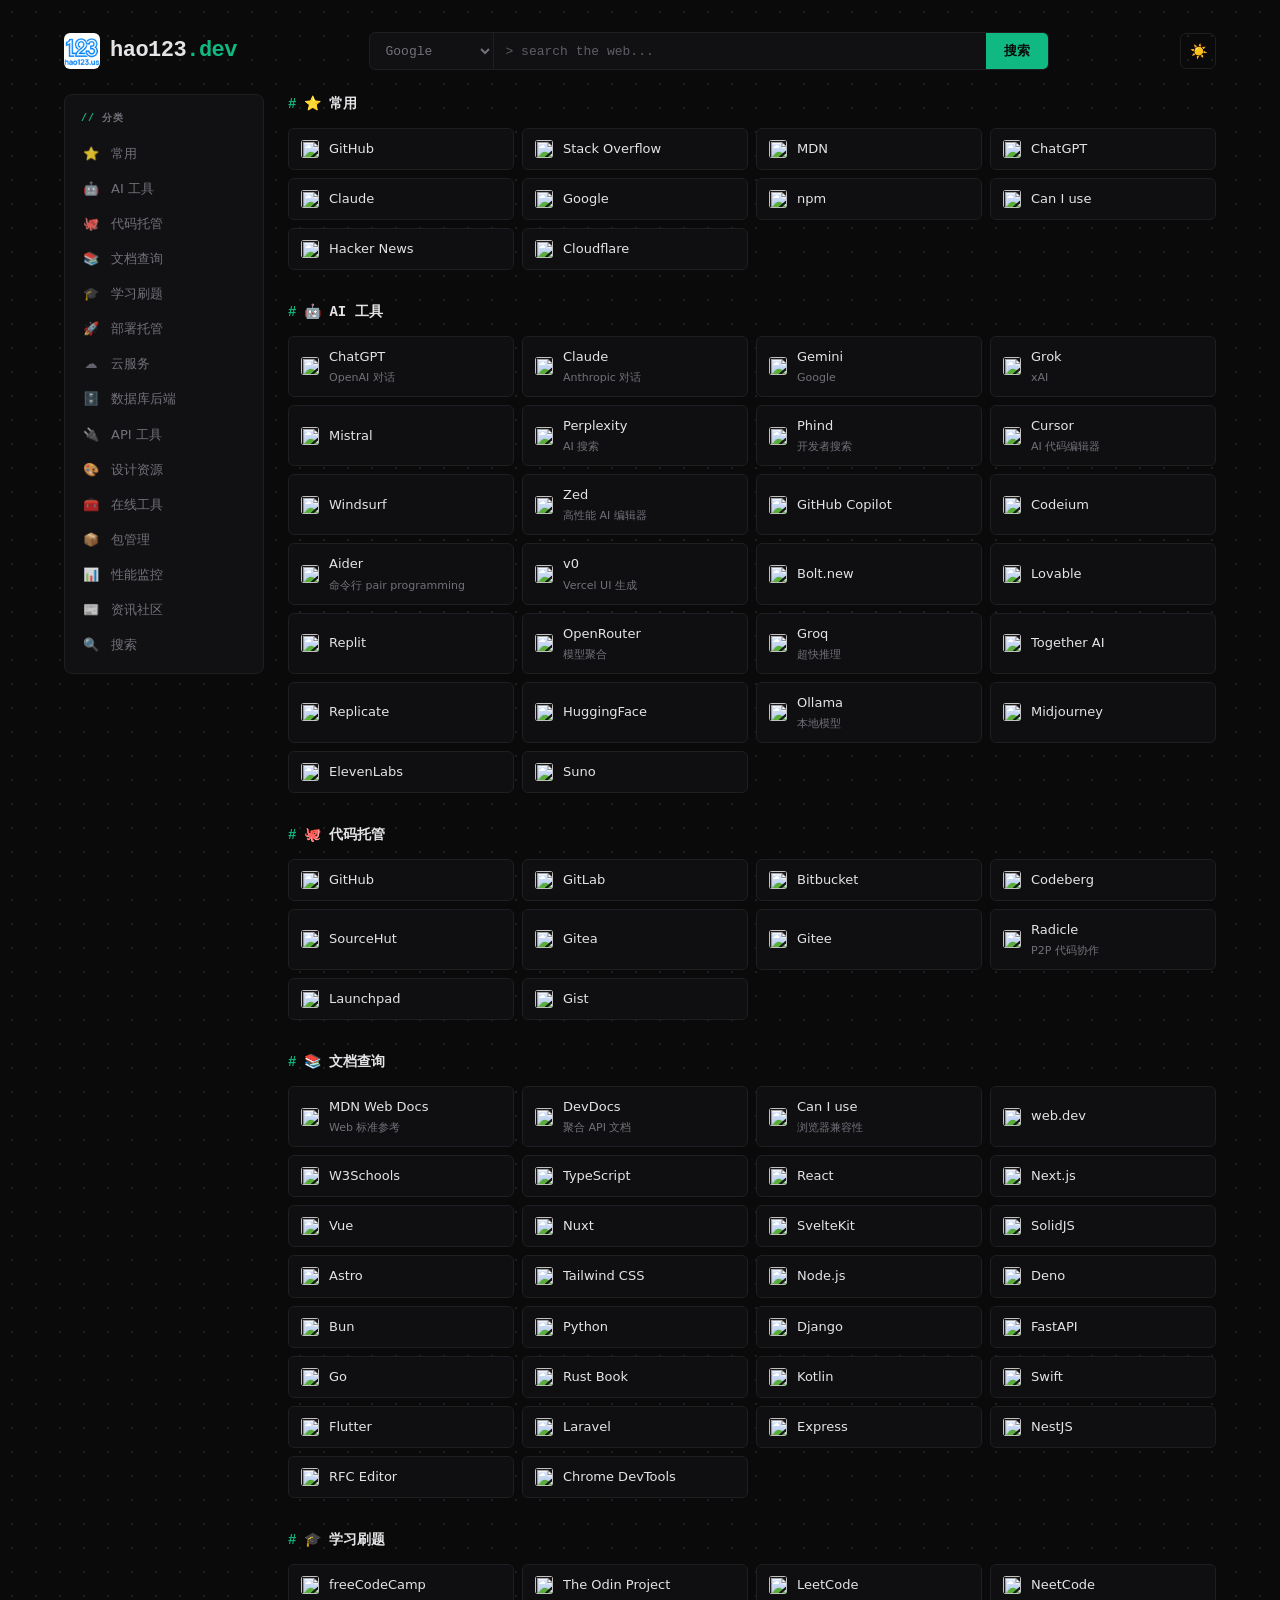
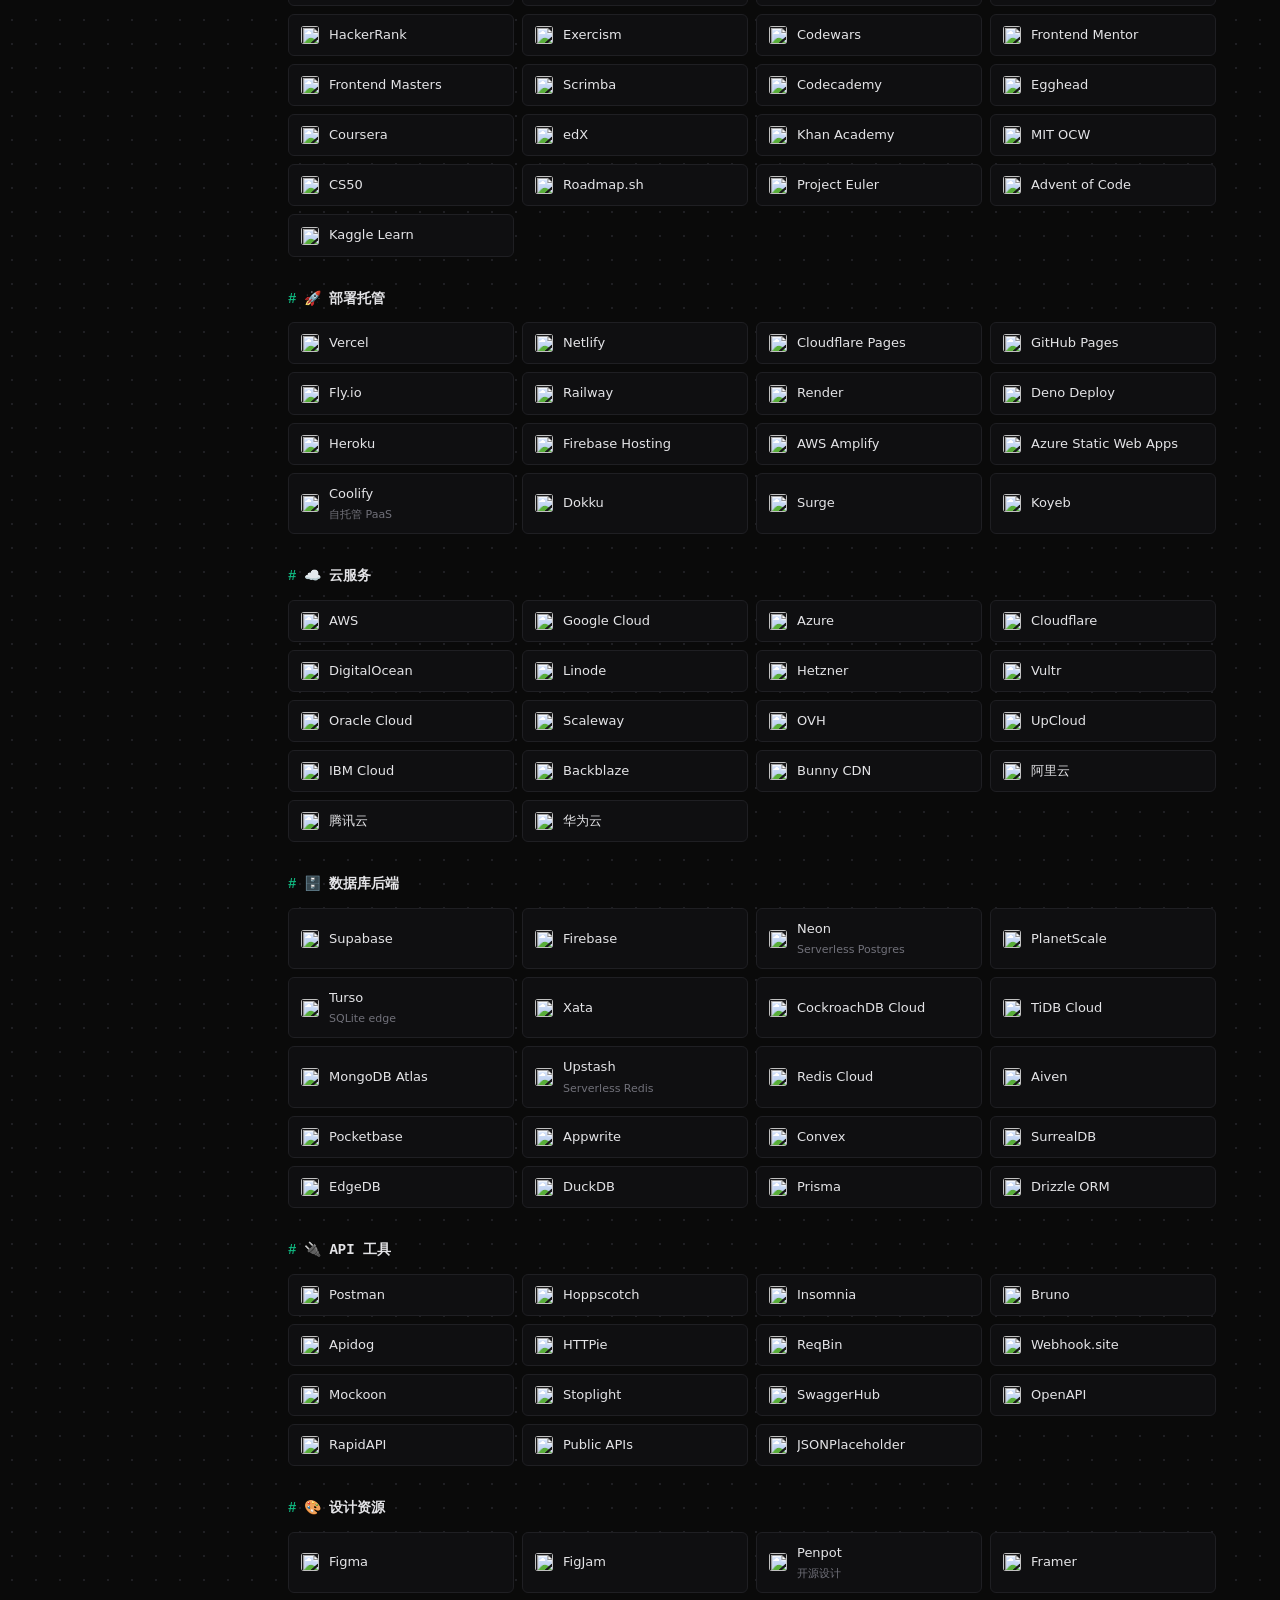
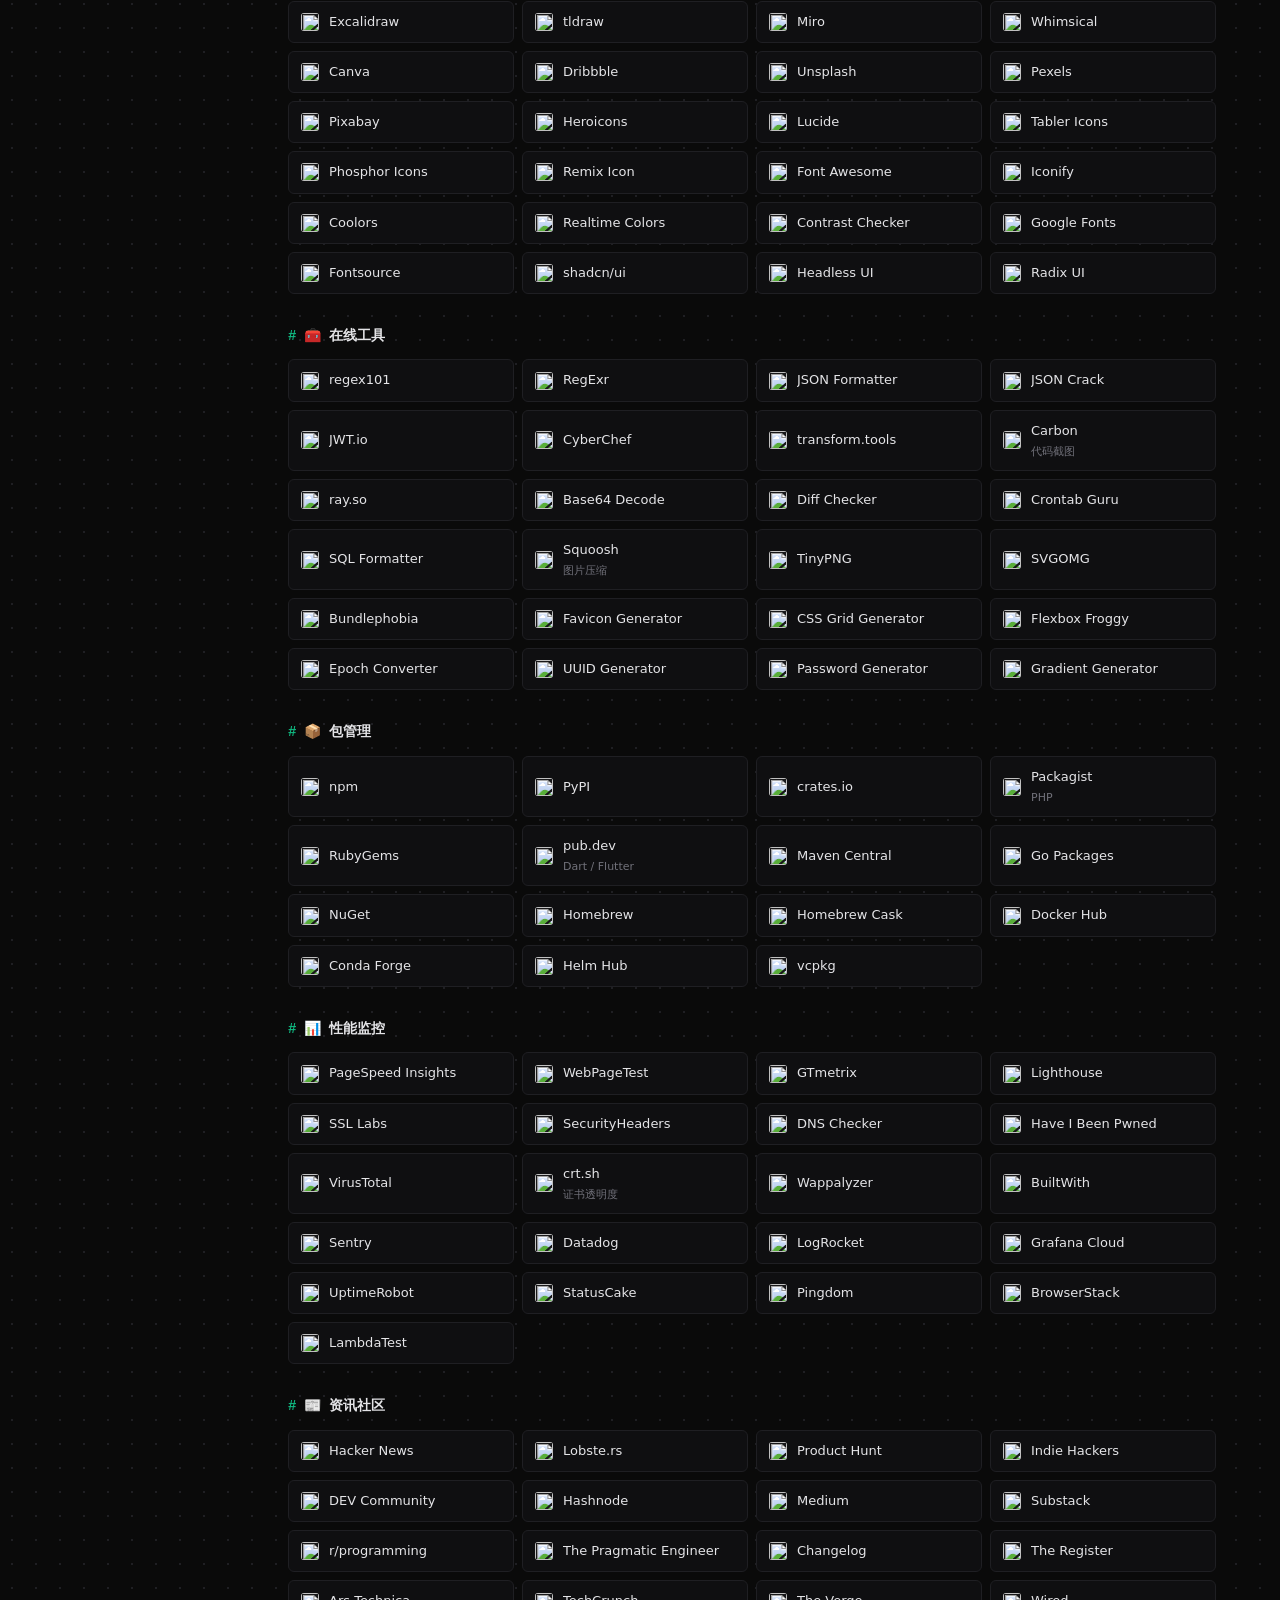
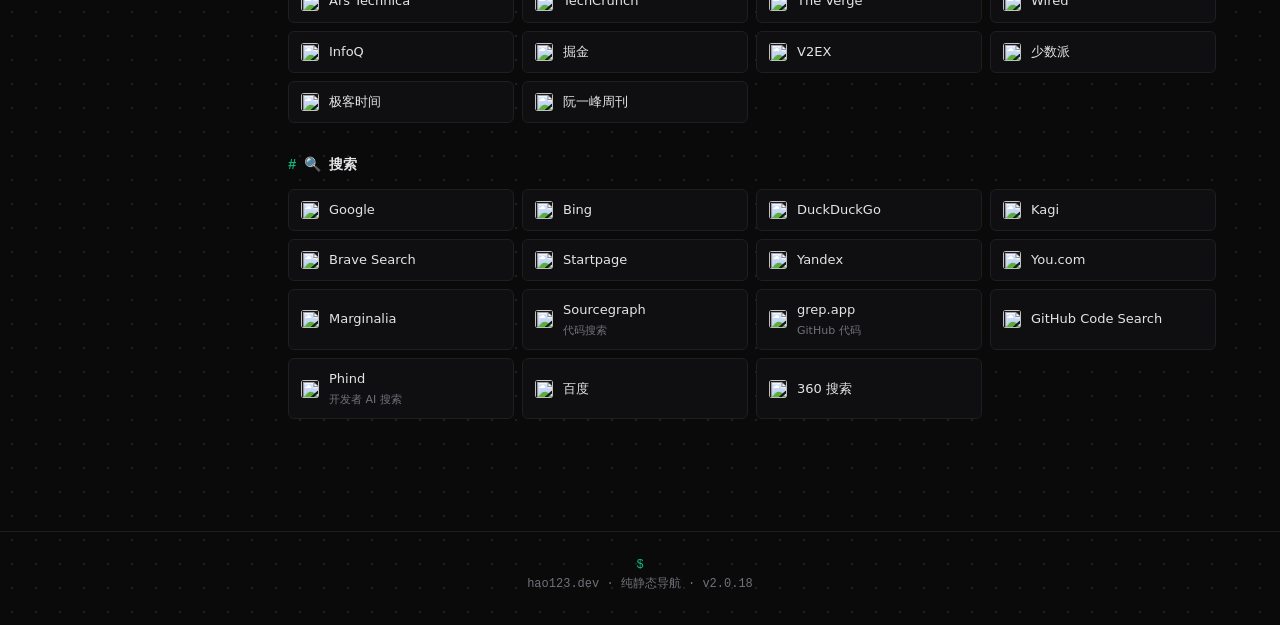
==== commit ec47d808: "扩充站点库：15 类 ~280 站点" ====
--- a/index.html
+++ b/index.html
@@ -84,7 +84,7 @@
 
     if (sections[0]) setActive(sections[0].id);
   })();
-</script> <main class="content"> <section class="category" data-category id="hot"> <h2 class="category-title"> <span class="icon">⭐</span> <span>常用</span> </h2> <div class="sites-grid"> <a class="site-card" href="https://github.com/" target="_blank" rel="noopener noreferrer" data-site data-search="GitHub "> <img class="site-favicon" src="https://www.google.com/s2/favicons?sz=64&domain=github.com" alt="" width="22" height="22" loading="lazy" decoding="async" referrerpolicy="no-referrer"> <div class="site-info"> <div class="site-name">GitHub</div>  </div> </a><a class="site-card" href="https://stackoverflow.com/" target="_blank" rel="noopener noreferrer" data-site data-search="Stack Overflow "> <img class="site-favicon" src="https://www.google.com/s2/favicons?sz=64&domain=stackoverflow.com" alt="" width="22" height="22" loading="lazy" decoding="async" referrerpolicy="no-referrer"> <div class="site-info"> <div class="site-name">Stack Overflow</div>  </div> </a><a class="site-card" href="https://developer.mozilla.org/" target="_blank" rel="noopener noreferrer" data-site data-search="MDN "> <img class="site-favicon" src="https://www.google.com/s2/favicons?sz=64&domain=developer.mozilla.org" alt="" width="22" height="22" loading="lazy" decoding="async" referrerpolicy="no-referrer"> <div class="site-info"> <div class="site-name">MDN</div>  </div> </a><a class="site-card" href="https://chat.openai.com/" target="_blank" rel="noopener noreferrer" data-site data-search="ChatGPT "> <img class="site-favicon" src="https://www.google.com/s2/favicons?sz=64&domain=chat.openai.com" alt="" width="22" height="22" loading="lazy" decoding="async" referrerpolicy="no-referrer"> <div class="site-info"> <div class="site-name">ChatGPT</div>  </div> </a><a class="site-card" href="https://claude.ai/" target="_blank" rel="noopener noreferrer" data-site data-search="Claude "> <img class="site-favicon" src="https://www.google.com/s2/favicons?sz=64&domain=claude.ai" alt="" width="22" height="22" loading="lazy" decoding="async" referrerpolicy="no-referrer"> <div class="site-info"> <div class="site-name">Claude</div>  </div> </a><a class="site-card" href="https://www.google.com/" target="_blank" rel="noopener noreferrer" data-site data-search="Google "> <img class="site-favicon" src="https://www.google.com/s2/favicons?sz=64&domain=www.google.com" alt="" width="22" height="22" loading="lazy" decoding="async" referrerpolicy="no-referrer"> <div class="site-info"> <div class="site-name">Google</div>  </div> </a><a class="site-card" href="https://www.npmjs.com/" target="_blank" rel="noopener noreferrer" data-site data-search="npm "> <img class="site-favicon" src="https://www.google.com/s2/favicons?sz=64&domain=www.npmjs.com" alt="" width="22" height="22" loading="lazy" decoding="async" referrerpolicy="no-referrer"> <div class="site-info"> <div class="site-name">npm</div>  </div> </a><a class="site-card" href="https://caniuse.com/" target="_blank" rel="noopener noreferrer" data-site data-search="Can I use "> <img class="site-favicon" src="https://www.google.com/s2/favicons?sz=64&domain=caniuse.com" alt="" width="22" height="22" loading="lazy" decoding="async" referrerpolicy="no-referrer"> <div class="site-info"> <div class="site-name">Can I use</div>  </div> </a> </div> </section><section class="category" data-category id="ai"> <h2 class="category-title"> <span class="icon">🤖</span> <span>AI 工具</span> </h2> <div class="sites-grid"> <a class="site-card" href="https://chat.openai.com/" target="_blank" rel="noopener noreferrer" data-site data-search="ChatGPT OpenAI 对话"> <img class="site-favicon" src="https://www.google.com/s2/favicons?sz=64&domain=chat.openai.com" alt="" width="22" height="22" loading="lazy" decoding="async" referrerpolicy="no-referrer"> <div class="site-info"> <div class="site-name">ChatGPT</div> <div class="site-desc">OpenAI 对话</div> </div> </a><a class="site-card" href="https://claude.ai/" target="_blank" rel="noopener noreferrer" data-site data-search="Claude Anthropic 对话"> <img class="site-favicon" src="https://www.google.com/s2/favicons?sz=64&domain=claude.ai" alt="" width="22" height="22" loading="lazy" decoding="async" referrerpolicy="no-referrer"> <div class="site-info"> <div class="site-name">Claude</div> <div class="site-desc">Anthropic 对话</div> </div> </a><a class="site-card" href="https://gemini.google.com/" target="_blank" rel="noopener noreferrer" data-site data-search="Gemini Google"> <img class="site-favicon" src="https://www.google.com/s2/favicons?sz=64&domain=gemini.google.com" alt="" width="22" height="22" loading="lazy" decoding="async" referrerpolicy="no-referrer"> <div class="site-info"> <div class="site-name">Gemini</div> <div class="site-desc">Google</div> </div> </a><a class="site-card" href="https://www.perplexity.ai/" target="_blank" rel="noopener noreferrer" data-site data-search="Perplexity AI 搜索"> <img class="site-favicon" src="https://www.google.com/s2/favicons?sz=64&domain=www.perplexity.ai" alt="" width="22" height="22" loading="lazy" decoding="async" referrerpolicy="no-referrer"> <div class="site-info"> <div class="site-name">Perplexity</div> <div class="site-desc">AI 搜索</div> </div> </a><a class="site-card" href="https://cursor.com/" target="_blank" rel="noopener noreferrer" data-site data-search="Cursor AI 代码编辑器"> <img class="site-favicon" src="https://www.google.com/s2/favicons?sz=64&domain=cursor.com" alt="" width="22" height="22" loading="lazy" decoding="async" referrerpolicy="no-referrer"> <div class="site-info"> <div class="site-name">Cursor</div> <div class="site-desc">AI 代码编辑器</div> </div> </a><a class="site-card" href="https://github.com/features/copilot" target="_blank" rel="noopener noreferrer" data-site data-search="GitHub Copilot "> <img class="site-favicon" src="https://www.google.com/s2/favicons?sz=64&domain=github.com" alt="" width="22" height="22" loading="lazy" decoding="async" referrerpolicy="no-referrer"> <div class="site-info"> <div class="site-name">GitHub Copilot</div>  </div> </a><a class="site-card" href="https://v0.dev/" target="_blank" rel="noopener noreferrer" data-site data-search="v0 Vercel UI 生成"> <img class="site-favicon" src="https://www.google.com/s2/favicons?sz=64&domain=v0.dev" alt="" width="22" height="22" loading="lazy" decoding="async" referrerpolicy="no-referrer"> <div class="site-info"> <div class="site-name">v0</div> <div class="site-desc">Vercel UI 生成</div> </div> </a><a class="site-card" href="https://bolt.new/" target="_blank" rel="noopener noreferrer" data-site data-search="Bolt.new 全栈应用生成"> <img class="site-favicon" src="https://www.google.com/s2/favicons?sz=64&domain=bolt.new" alt="" width="22" height="22" loading="lazy" decoding="async" referrerpolicy="no-referrer"> <div class="site-info"> <div class="site-name">Bolt.new</div> <div class="site-desc">全栈应用生成</div> </div> </a><a class="site-card" href="https://lovable.dev/" target="_blank" rel="noopener noreferrer" data-site data-search="Lovable "> <img class="site-favicon" src="https://www.google.com/s2/favicons?sz=64&domain=lovable.dev" alt="" width="22" height="22" loading="lazy" decoding="async" referrerpolicy="no-referrer"> <div class="site-info"> <div class="site-name">Lovable</div>  </div> </a><a class="site-card" href="https://replit.com/" target="_blank" rel="noopener noreferrer" data-site data-search="Replit "> <img class="site-favicon" src="https://www.google.com/s2/favicons?sz=64&domain=replit.com" alt="" width="22" height="22" loading="lazy" decoding="async" referrerpolicy="no-referrer"> <div class="site-info"> <div class="site-name">Replit</div>  </div> </a><a class="site-card" href="https://huggingface.co/" target="_blank" rel="noopener noreferrer" data-site data-search="HuggingFace "> <img class="site-favicon" src="https://www.google.com/s2/favicons?sz=64&domain=huggingface.co" alt="" width="22" height="22" loading="lazy" decoding="async" referrerpolicy="no-referrer"> <div class="site-info"> <div class="site-name">HuggingFace</div>  </div> </a><a class="site-card" href="https://poe.com/" target="_blank" rel="noopener noreferrer" data-site data-search="Poe "> <img class="site-favicon" src="https://www.google.com/s2/favicons?sz=64&domain=poe.com" alt="" width="22" height="22" loading="lazy" decoding="async" referrerpolicy="no-referrer"> <div class="site-info"> <div class="site-name">Poe</div>  </div> </a> </div> </section><section class="category" data-category id="code"> <h2 class="category-title"> <span class="icon">🐙</span> <span>代码托管</span> </h2> <div class="sites-grid"> <a class="site-card" href="https://github.com/" target="_blank" rel="noopener noreferrer" data-site data-search="GitHub "> <img class="site-favicon" src="https://www.google.com/s2/favicons?sz=64&domain=github.com" alt="" width="22" height="22" loading="lazy" decoding="async" referrerpolicy="no-referrer"> <div class="site-info"> <div class="site-name">GitHub</div>  </div> </a><a class="site-card" href="https://gitlab.com/" target="_blank" rel="noopener noreferrer" data-site data-search="GitLab "> <img class="site-favicon" src="https://www.google.com/s2/favicons?sz=64&domain=gitlab.com" alt="" width="22" height="22" loading="lazy" decoding="async" referrerpolicy="no-referrer"> <div class="site-info"> <div class="site-name">GitLab</div>  </div> </a><a class="site-card" href="https://bitbucket.org/" target="_blank" rel="noopener noreferrer" data-site data-search="Bitbucket "> <img class="site-favicon" src="https://www.google.com/s2/favicons?sz=64&domain=bitbucket.org" alt="" width="22" height="22" loading="lazy" decoding="async" referrerpolicy="no-referrer"> <div class="site-info"> <div class="site-name">Bitbucket</div>  </div> </a><a class="site-card" href="https://codeberg.org/" target="_blank" rel="noopener noreferrer" data-site data-search="Codeberg "> <img class="site-favicon" src="https://www.google.com/s2/favicons?sz=64&domain=codeberg.org" alt="" width="22" height="22" loading="lazy" decoding="async" referrerpolicy="no-referrer"> <div class="site-info"> <div class="site-name">Codeberg</div>  </div> </a><a class="site-card" href="https://sr.ht/" target="_blank" rel="noopener noreferrer" data-site data-search="SourceHut "> <img class="site-favicon" src="https://www.google.com/s2/favicons?sz=64&domain=sr.ht" alt="" width="22" height="22" loading="lazy" decoding="async" referrerpolicy="no-referrer"> <div class="site-info"> <div class="site-name">SourceHut</div>  </div> </a><a class="site-card" href="https://gitee.com/" target="_blank" rel="noopener noreferrer" data-site data-search="Gitee "> <img class="site-favicon" src="https://www.google.com/s2/favicons?sz=64&domain=gitee.com" alt="" width="22" height="22" loading="lazy" decoding="async" referrerpolicy="no-referrer"> <div class="site-info"> <div class="site-name">Gitee</div>  </div> </a><a class="site-card" href="https://gist.github.com/" target="_blank" rel="noopener noreferrer" data-site data-search="Gist "> <img class="site-favicon" src="https://www.google.com/s2/favicons?sz=64&domain=gist.github.com" alt="" width="22" height="22" loading="lazy" decoding="async" referrerpolicy="no-referrer"> <div class="site-info"> <div class="site-name">Gist</div>  </div> </a> </div> </section><section class="category" data-category id="docs"> <h2 class="category-title"> <span class="icon">📚</span> <span>文档查询</span> </h2> <div class="sites-grid"> <a class="site-card" href="https://developer.mozilla.org/" target="_blank" rel="noopener noreferrer" data-site data-search="MDN Web Docs Web 标准参考"> <img class="site-favicon" src="https://www.google.com/s2/favicons?sz=64&domain=developer.mozilla.org" alt="" width="22" height="22" loading="lazy" decoding="async" referrerpolicy="no-referrer"> <div class="site-info"> <div class="site-name">MDN Web Docs</div> <div class="site-desc">Web 标准参考</div> </div> </a><a class="site-card" href="https://devdocs.io/" target="_blank" rel="noopener noreferrer" data-site data-search="DevDocs 聚合 API 文档"> <img class="site-favicon" src="https://www.google.com/s2/favicons?sz=64&domain=devdocs.io" alt="" width="22" height="22" loading="lazy" decoding="async" referrerpolicy="no-referrer"> <div class="site-info"> <div class="site-name">DevDocs</div> <div class="site-desc">聚合 API 文档</div> </div> </a><a class="site-card" href="https://caniuse.com/" target="_blank" rel="noopener noreferrer" data-site data-search="Can I use 浏览器兼容性"> <img class="site-favicon" src="https://www.google.com/s2/favicons?sz=64&domain=caniuse.com" alt="" width="22" height="22" loading="lazy" decoding="async" referrerpolicy="no-referrer"> <div class="site-info"> <div class="site-name">Can I use</div> <div class="site-desc">浏览器兼容性</div> </div> </a><a class="site-card" href="https://www.w3schools.com/" target="_blank" rel="noopener noreferrer" data-site data-search="W3Schools "> <img class="site-favicon" src="https://www.google.com/s2/favicons?sz=64&domain=www.w3schools.com" alt="" width="22" height="22" loading="lazy" decoding="async" referrerpolicy="no-referrer"> <div class="site-info"> <div class="site-name">W3Schools</div>  </div> </a><a class="site-card" href="https://www.typescriptlang.org/docs/" target="_blank" rel="noopener noreferrer" data-site data-search="TypeScript "> <img class="site-favicon" src="https://www.google.com/s2/favicons?sz=64&domain=www.typescriptlang.org" alt="" width="22" height="22" loading="lazy" decoding="async" referrerpolicy="no-referrer"> <div class="site-info"> <div class="site-name">TypeScript</div>  </div> </a><a class="site-card" href="https://react.dev/" target="_blank" rel="noopener noreferrer" data-site data-search="React "> <img class="site-favicon" src="https://www.google.com/s2/favicons?sz=64&domain=react.dev" alt="" width="22" height="22" loading="lazy" decoding="async" referrerpolicy="no-referrer"> <div class="site-info"> <div class="site-name">React</div>  </div> </a><a class="site-card" href="https://vuejs.org/" target="_blank" rel="noopener noreferrer" data-site data-search="Vue "> <img class="site-favicon" src="https://www.google.com/s2/favicons?sz=64&domain=vuejs.org" alt="" width="22" height="22" loading="lazy" decoding="async" referrerpolicy="no-referrer"> <div class="site-info"> <div class="site-name">Vue</div>  </div> </a><a class="site-card" href="https://docs.astro.build/" target="_blank" rel="noopener noreferrer" data-site data-search="Astro "> <img class="site-favicon" src="https://www.google.com/s2/favicons?sz=64&domain=docs.astro.build" alt="" width="22" height="22" loading="lazy" decoding="async" referrerpolicy="no-referrer"> <div class="site-info"> <div class="site-name">Astro</div>  </div> </a><a class="site-card" href="https://tailwindcss.com/docs" target="_blank" rel="noopener noreferrer" data-site data-search="Tailwind CSS "> <img class="site-favicon" src="https://www.google.com/s2/favicons?sz=64&domain=tailwindcss.com" alt="" width="22" height="22" loading="lazy" decoding="async" referrerpolicy="no-referrer"> <div class="site-info"> <div class="site-name">Tailwind CSS</div>  </div> </a><a class="site-card" href="https://nodejs.org/docs/" target="_blank" rel="noopener noreferrer" data-site data-search="Node.js "> <img class="site-favicon" src="https://www.google.com/s2/favicons?sz=64&domain=nodejs.org" alt="" width="22" height="22" loading="lazy" decoding="async" referrerpolicy="no-referrer"> <div class="site-info"> <div class="site-name">Node.js</div>  </div> </a><a class="site-card" href="https://docs.python.org/3/" target="_blank" rel="noopener noreferrer" data-site data-search="Python "> <img class="site-favicon" src="https://www.google.com/s2/favicons?sz=64&domain=docs.python.org" alt="" width="22" height="22" loading="lazy" decoding="async" referrerpolicy="no-referrer"> <div class="site-info"> <div class="site-name">Python</div>  </div> </a><a class="site-card" href="https://go.dev/doc/" target="_blank" rel="noopener noreferrer" data-site data-search="Go "> <img class="site-favicon" src="https://www.google.com/s2/favicons?sz=64&domain=go.dev" alt="" width="22" height="22" loading="lazy" decoding="async" referrerpolicy="no-referrer"> <div class="site-info"> <div class="site-name">Go</div>  </div> </a><a class="site-card" href="https://doc.rust-lang.org/book/" target="_blank" rel="noopener noreferrer" data-site data-search="Rust Book "> <img class="site-favicon" src="https://www.google.com/s2/favicons?sz=64&domain=doc.rust-lang.org" alt="" width="22" height="22" loading="lazy" decoding="async" referrerpolicy="no-referrer"> <div class="site-info"> <div class="site-name">Rust Book</div>  </div> </a><a class="site-card" href="https://www.rfc-editor.org/" target="_blank" rel="noopener noreferrer" data-site data-search="RFC Editor "> <img class="site-favicon" src="https://www.google.com/s2/favicons?sz=64&domain=www.rfc-editor.org" alt="" width="22" height="22" loading="lazy" decoding="async" referrerpolicy="no-referrer"> <div class="site-info"> <div class="site-name">RFC Editor</div>  </div> </a> </div> </section><section class="category" data-category id="learn"> <h2 class="category-title"> <span class="icon">🎓</span> <span>学习刷题</span> </h2> <div class="sites-grid"> <a class="site-card" href="https://www.freecodecamp.org/" target="_blank" rel="noopener noreferrer" data-site data-search="freeCodeCamp "> <img class="site-favicon" src="https://www.google.com/s2/favicons?sz=64&domain=www.freecodecamp.org" alt="" width="22" height="22" loading="lazy" decoding="async" referrerpolicy="no-referrer"> <div class="site-info"> <div class="site-name">freeCodeCamp</div>  </div> </a><a class="site-card" href="https://www.theodinproject.com/" target="_blank" rel="noopener noreferrer" data-site data-search="The Odin Project "> <img class="site-favicon" src="https://www.google.com/s2/favicons?sz=64&domain=www.theodinproject.com" alt="" width="22" height="22" loading="lazy" decoding="async" referrerpolicy="no-referrer"> <div class="site-info"> <div class="site-name">The Odin Project</div>  </div> </a><a class="site-card" href="https://leetcode.com/" target="_blank" rel="noopener noreferrer" data-site data-search="LeetCode "> <img class="site-favicon" src="https://www.google.com/s2/favicons?sz=64&domain=leetcode.com" alt="" width="22" height="22" loading="lazy" decoding="async" referrerpolicy="no-referrer"> <div class="site-info"> <div class="site-name">LeetCode</div>  </div> </a><a class="site-card" href="https://www.hackerrank.com/" target="_blank" rel="noopener noreferrer" data-site data-search="HackerRank "> <img class="site-favicon" src="https://www.google.com/s2/favicons?sz=64&domain=www.hackerrank.com" alt="" width="22" height="22" loading="lazy" decoding="async" referrerpolicy="no-referrer"> <div class="site-info"> <div class="site-name">HackerRank</div>  </div> </a><a class="site-card" href="https://exercism.org/" target="_blank" rel="noopener noreferrer" data-site data-search="Exercism "> <img class="site-favicon" src="https://www.google.com/s2/favicons?sz=64&domain=exercism.org" alt="" width="22" height="22" loading="lazy" decoding="async" referrerpolicy="no-referrer"> <div class="site-info"> <div class="site-name">Exercism</div>  </div> </a><a class="site-card" href="https://www.codewars.com/" target="_blank" rel="noopener noreferrer" data-site data-search="Codewars "> <img class="site-favicon" src="https://www.google.com/s2/favicons?sz=64&domain=www.codewars.com" alt="" width="22" height="22" loading="lazy" decoding="async" referrerpolicy="no-referrer"> <div class="site-info"> <div class="site-name">Codewars</div>  </div> </a><a class="site-card" href="https://frontendmasters.com/" target="_blank" rel="noopener noreferrer" data-site data-search="Frontend Masters "> <img class="site-favicon" src="https://www.google.com/s2/favicons?sz=64&domain=frontendmasters.com" alt="" width="22" height="22" loading="lazy" decoding="async" referrerpolicy="no-referrer"> <div class="site-info"> <div class="site-name">Frontend Masters</div>  </div> </a><a class="site-card" href="https://egghead.io/" target="_blank" rel="noopener noreferrer" data-site data-search="Egghead "> <img class="site-favicon" src="https://www.google.com/s2/favicons?sz=64&domain=egghead.io" alt="" width="22" height="22" loading="lazy" decoding="async" referrerpolicy="no-referrer"> <div class="site-info"> <div class="site-name">Egghead</div>  </div> </a><a class="site-card" href="https://roadmap.sh/" target="_blank" rel="noopener noreferrer" data-site data-search="Roadmap.sh "> <img class="site-favicon" src="https://www.google.com/s2/favicons?sz=64&domain=roadmap.sh" alt="" width="22" height="22" loading="lazy" decoding="async" referrerpolicy="no-referrer"> <div class="site-info"> <div class="site-name">Roadmap.sh</div>  </div> </a><a class="site-card" href="https://projecteuler.net/" target="_blank" rel="noopener noreferrer" data-site data-search="Project Euler "> <img class="site-favicon" src="https://www.google.com/s2/favicons?sz=64&domain=projecteuler.net" alt="" width="22" height="22" loading="lazy" decoding="async" referrerpolicy="no-referrer"> <div class="site-info"> <div class="site-name">Project Euler</div>  </div> </a><a class="site-card" href="https://adventofcode.com/" target="_blank" rel="noopener noreferrer" data-site data-search="Advent of Code "> <img class="site-favicon" src="https://www.google.com/s2/favicons?sz=64&domain=adventofcode.com" alt="" width="22" height="22" loading="lazy" decoding="async" referrerpolicy="no-referrer"> <div class="site-info"> <div class="site-name">Advent of Code</div>  </div> </a><a class="site-card" href="https://cs50.harvard.edu/" target="_blank" rel="noopener noreferrer" data-site data-search="CS50 "> <img class="site-favicon" src="https://www.google.com/s2/favicons?sz=64&domain=cs50.harvard.edu" alt="" width="22" height="22" loading="lazy" decoding="async" referrerpolicy="no-referrer"> <div class="site-info"> <div class="site-name">CS50</div>  </div> </a> </div> </section><section class="category" data-category id="deploy"> <h2 class="category-title"> <span class="icon">🚀</span> <span>部署托管</span> </h2> <div class="sites-grid"> <a class="site-card" href="https://vercel.com/" target="_blank" rel="noopener noreferrer" data-site data-search="Vercel "> <img class="site-favicon" src="https://www.google.com/s2/favicons?sz=64&domain=vercel.com" alt="" width="22" height="22" loading="lazy" decoding="async" referrerpolicy="no-referrer"> <div class="site-info"> <div class="site-name">Vercel</div>  </div> </a><a class="site-card" href="https://www.netlify.com/" target="_blank" rel="noopener noreferrer" data-site data-search="Netlify "> <img class="site-favicon" src="https://www.google.com/s2/favicons?sz=64&domain=www.netlify.com" alt="" width="22" height="22" loading="lazy" decoding="async" referrerpolicy="no-referrer"> <div class="site-info"> <div class="site-name">Netlify</div>  </div> </a><a class="site-card" href="https://pages.cloudflare.com/" target="_blank" rel="noopener noreferrer" data-site data-search="Cloudflare Pages "> <img class="site-favicon" src="https://www.google.com/s2/favicons?sz=64&domain=pages.cloudflare.com" alt="" width="22" height="22" loading="lazy" decoding="async" referrerpolicy="no-referrer"> <div class="site-info"> <div class="site-name">Cloudflare Pages</div>  </div> </a><a class="site-card" href="https://pages.github.com/" target="_blank" rel="noopener noreferrer" data-site data-search="GitHub Pages "> <img class="site-favicon" src="https://www.google.com/s2/favicons?sz=64&domain=pages.github.com" alt="" width="22" height="22" loading="lazy" decoding="async" referrerpolicy="no-referrer"> <div class="site-info"> <div class="site-name">GitHub Pages</div>  </div> </a><a class="site-card" href="https://fly.io/" target="_blank" rel="noopener noreferrer" data-site data-search="Fly.io "> <img class="site-favicon" src="https://www.google.com/s2/favicons?sz=64&domain=fly.io" alt="" width="22" height="22" loading="lazy" decoding="async" referrerpolicy="no-referrer"> <div class="site-info"> <div class="site-name">Fly.io</div>  </div> </a><a class="site-card" href="https://railway.app/" target="_blank" rel="noopener noreferrer" data-site data-search="Railway "> <img class="site-favicon" src="https://www.google.com/s2/favicons?sz=64&domain=railway.app" alt="" width="22" height="22" loading="lazy" decoding="async" referrerpolicy="no-referrer"> <div class="site-info"> <div class="site-name">Railway</div>  </div> </a><a class="site-card" href="https://render.com/" target="_blank" rel="noopener noreferrer" data-site data-search="Render "> <img class="site-favicon" src="https://www.google.com/s2/favicons?sz=64&domain=render.com" alt="" width="22" height="22" loading="lazy" decoding="async" referrerpolicy="no-referrer"> <div class="site-info"> <div class="site-name">Render</div>  </div> </a><a class="site-card" href="https://deno.com/deploy" target="_blank" rel="noopener noreferrer" data-site data-search="Deno Deploy "> <img class="site-favicon" src="https://www.google.com/s2/favicons?sz=64&domain=deno.com" alt="" width="22" height="22" loading="lazy" decoding="async" referrerpolicy="no-referrer"> <div class="site-info"> <div class="site-name">Deno Deploy</div>  </div> </a><a class="site-card" href="https://surge.sh/" target="_blank" rel="noopener noreferrer" data-site data-search="Surge "> <img class="site-favicon" src="https://www.google.com/s2/favicons?sz=64&domain=surge.sh" alt="" width="22" height="22" loading="lazy" decoding="async" referrerpolicy="no-referrer"> <div class="site-info"> <div class="site-name">Surge</div>  </div> </a><a class="site-card" href="https://www.koyeb.com/" target="_blank" rel="noopener noreferrer" data-site data-search="Koyeb "> <img class="site-favicon" src="https://www.google.com/s2/favicons?sz=64&domain=www.koyeb.com" alt="" width="22" height="22" loading="lazy" decoding="async" referrerpolicy="no-referrer"> <div class="site-info"> <div class="site-name">Koyeb</div>  </div> </a> </div> </section><section class="category" data-category id="cloud"> <h2 class="category-title"> <span class="icon">☁️</span> <span>云服务</span> </h2> <div class="sites-grid"> <a class="site-card" href="https://aws.amazon.com/" target="_blank" rel="noopener noreferrer" data-site data-search="AWS "> <img class="site-favicon" src="https://www.google.com/s2/favicons?sz=64&domain=aws.amazon.com" alt="" width="22" height="22" loading="lazy" decoding="async" referrerpolicy="no-referrer"> <div class="site-info"> <div class="site-name">AWS</div>  </div> </a><a class="site-card" href="https://cloud.google.com/" target="_blank" rel="noopener noreferrer" data-site data-search="Google Cloud "> <img class="site-favicon" src="https://www.google.com/s2/favicons?sz=64&domain=cloud.google.com" alt="" width="22" height="22" loading="lazy" decoding="async" referrerpolicy="no-referrer"> <div class="site-info"> <div class="site-name">Google Cloud</div>  </div> </a><a class="site-card" href="https://azure.microsoft.com/" target="_blank" rel="noopener noreferrer" data-site data-search="Azure "> <img class="site-favicon" src="https://www.google.com/s2/favicons?sz=64&domain=azure.microsoft.com" alt="" width="22" height="22" loading="lazy" decoding="async" referrerpolicy="no-referrer"> <div class="site-info"> <div class="site-name">Azure</div>  </div> </a><a class="site-card" href="https://www.cloudflare.com/" target="_blank" rel="noopener noreferrer" data-site data-search="Cloudflare "> <img class="site-favicon" src="https://www.google.com/s2/favicons?sz=64&domain=www.cloudflare.com" alt="" width="22" height="22" loading="lazy" decoding="async" referrerpolicy="no-referrer"> <div class="site-info"> <div class="site-name">Cloudflare</div>  </div> </a><a class="site-card" href="https://www.digitalocean.com/" target="_blank" rel="noopener noreferrer" data-site data-search="DigitalOcean "> <img class="site-favicon" src="https://www.google.com/s2/favicons?sz=64&domain=www.digitalocean.com" alt="" width="22" height="22" loading="lazy" decoding="async" referrerpolicy="no-referrer"> <div class="site-info"> <div class="site-name">DigitalOcean</div>  </div> </a><a class="site-card" href="https://www.linode.com/" target="_blank" rel="noopener noreferrer" data-site data-search="Linode "> <img class="site-favicon" src="https://www.google.com/s2/favicons?sz=64&domain=www.linode.com" alt="" width="22" height="22" loading="lazy" decoding="async" referrerpolicy="no-referrer"> <div class="site-info"> <div class="site-name">Linode</div>  </div> </a><a class="site-card" href="https://www.hetzner.com/" target="_blank" rel="noopener noreferrer" data-site data-search="Hetzner "> <img class="site-favicon" src="https://www.google.com/s2/favicons?sz=64&domain=www.hetzner.com" alt="" width="22" height="22" loading="lazy" decoding="async" referrerpolicy="no-referrer"> <div class="site-info"> <div class="site-name">Hetzner</div>  </div> </a><a class="site-card" href="https://www.vultr.com/" target="_blank" rel="noopener noreferrer" data-site data-search="Vultr "> <img class="site-favicon" src="https://www.google.com/s2/favicons?sz=64&domain=www.vultr.com" alt="" width="22" height="22" loading="lazy" decoding="async" referrerpolicy="no-referrer"> <div class="site-info"> <div class="site-name">Vultr</div>  </div> </a><a class="site-card" href="https://www.oracle.com/cloud/" target="_blank" rel="noopener noreferrer" data-site data-search="Oracle Cloud "> <img class="site-favicon" src="https://www.google.com/s2/favicons?sz=64&domain=www.oracle.com" alt="" width="22" height="22" loading="lazy" decoding="async" referrerpolicy="no-referrer"> <div class="site-info"> <div class="site-name">Oracle Cloud</div>  </div> </a><a class="site-card" href="https://www.aliyun.com/" target="_blank" rel="noopener noreferrer" data-site data-search="阿里云 "> <img class="site-favicon" src="https://www.google.com/s2/favicons?sz=64&domain=www.aliyun.com" alt="" width="22" height="22" loading="lazy" decoding="async" referrerpolicy="no-referrer"> <div class="site-info"> <div class="site-name">阿里云</div>  </div> </a><a class="site-card" href="https://cloud.tencent.com/" target="_blank" rel="noopener noreferrer" data-site data-search="腾讯云 "> <img class="site-favicon" src="https://www.google.com/s2/favicons?sz=64&domain=cloud.tencent.com" alt="" width="22" height="22" loading="lazy" decoding="async" referrerpolicy="no-referrer"> <div class="site-info"> <div class="site-name">腾讯云</div>  </div> </a> </div> </section><section class="category" data-category id="db"> <h2 class="category-title"> <span class="icon">🗄️</span> <span>数据库后端</span> </h2> <div class="sites-grid"> <a class="site-card" href="https://supabase.com/" target="_blank" rel="noopener noreferrer" data-site data-search="Supabase "> <img class="site-favicon" src="https://www.google.com/s2/favicons?sz=64&domain=supabase.com" alt="" width="22" height="22" loading="lazy" decoding="async" referrerpolicy="no-referrer"> <div class="site-info"> <div class="site-name">Supabase</div>  </div> </a><a class="site-card" href="https://firebase.google.com/" target="_blank" rel="noopener noreferrer" data-site data-search="Firebase "> <img class="site-favicon" src="https://www.google.com/s2/favicons?sz=64&domain=firebase.google.com" alt="" width="22" height="22" loading="lazy" decoding="async" referrerpolicy="no-referrer"> <div class="site-info"> <div class="site-name">Firebase</div>  </div> </a><a class="site-card" href="https://neon.tech/" target="_blank" rel="noopener noreferrer" data-site data-search="Neon Serverless Postgres"> <img class="site-favicon" src="https://www.google.com/s2/favicons?sz=64&domain=neon.tech" alt="" width="22" height="22" loading="lazy" decoding="async" referrerpolicy="no-referrer"> <div class="site-info"> <div class="site-name">Neon</div> <div class="site-desc">Serverless Postgres</div> </div> </a><a class="site-card" href="https://planetscale.com/" target="_blank" rel="noopener noreferrer" data-site data-search="PlanetScale "> <img class="site-favicon" src="https://www.google.com/s2/favicons?sz=64&domain=planetscale.com" alt="" width="22" height="22" loading="lazy" decoding="async" referrerpolicy="no-referrer"> <div class="site-info"> <div class="site-name">PlanetScale</div>  </div> </a><a class="site-card" href="https://turso.tech/" target="_blank" rel="noopener noreferrer" data-site data-search="Turso SQLite edge"> <img class="site-favicon" src="https://www.google.com/s2/favicons?sz=64&domain=turso.tech" alt="" width="22" height="22" loading="lazy" decoding="async" referrerpolicy="no-referrer"> <div class="site-info"> <div class="site-name">Turso</div> <div class="site-desc">SQLite edge</div> </div> </a><a class="site-card" href="https://www.mongodb.com/cloud/atlas" target="_blank" rel="noopener noreferrer" data-site data-search="MongoDB Atlas "> <img class="site-favicon" src="https://www.google.com/s2/favicons?sz=64&domain=www.mongodb.com" alt="" width="22" height="22" loading="lazy" decoding="async" referrerpolicy="no-referrer"> <div class="site-info"> <div class="site-name">MongoDB Atlas</div>  </div> </a><a class="site-card" href="https://upstash.com/" target="_blank" rel="noopener noreferrer" data-site data-search="Upstash Serverless Redis"> <img class="site-favicon" src="https://www.google.com/s2/favicons?sz=64&domain=upstash.com" alt="" width="22" height="22" loading="lazy" decoding="async" referrerpolicy="no-referrer"> <div class="site-info"> <div class="site-name">Upstash</div> <div class="site-desc">Serverless Redis</div> </div> </a><a class="site-card" href="https://pocketbase.io/" target="_blank" rel="noopener noreferrer" data-site data-search="Pocketbase "> <img class="site-favicon" src="https://www.google.com/s2/favicons?sz=64&domain=pocketbase.io" alt="" width="22" height="22" loading="lazy" decoding="async" referrerpolicy="no-referrer"> <div class="site-info"> <div class="site-name">Pocketbase</div>  </div> </a><a class="site-card" href="https://appwrite.io/" target="_blank" rel="noopener noreferrer" data-site data-search="Appwrite "> <img class="site-favicon" src="https://www.google.com/s2/favicons?sz=64&domain=appwrite.io" alt="" width="22" height="22" loading="lazy" decoding="async" referrerpolicy="no-referrer"> <div class="site-info"> <div class="site-name">Appwrite</div>  </div> </a><a class="site-card" href="https://www.convex.dev/" target="_blank" rel="noopener noreferrer" data-site data-search="Convex "> <img class="site-favicon" src="https://www.google.com/s2/favicons?sz=64&domain=www.convex.dev" alt="" width="22" height="22" loading="lazy" decoding="async" referrerpolicy="no-referrer"> <div class="site-info"> <div class="site-name">Convex</div>  </div> </a><a class="site-card" href="https://www.prisma.io/" target="_blank" rel="noopener noreferrer" data-site data-search="Prisma "> <img class="site-favicon" src="https://www.google.com/s2/favicons?sz=64&domain=www.prisma.io" alt="" width="22" height="22" loading="lazy" decoding="async" referrerpolicy="no-referrer"> <div class="site-info"> <div class="site-name">Prisma</div>  </div> </a><a class="site-card" href="https://orm.drizzle.team/" target="_blank" rel="noopener noreferrer" data-site data-search="Drizzle ORM "> <img class="site-favicon" src="https://www.google.com/s2/favicons?sz=64&domain=orm.drizzle.team" alt="" width="22" height="22" loading="lazy" decoding="async" referrerpolicy="no-referrer"> <div class="site-info"> <div class="site-name">Drizzle ORM</div>  </div> </a> </div> </section><section class="category" data-category id="api"> <h2 class="category-title"> <span class="icon">🔌</span> <span>API 工具</span> </h2> <div class="sites-grid"> <a class="site-card" href="https://www.postman.com/" target="_blank" rel="noopener noreferrer" data-site data-search="Postman "> <img class="site-favicon" src="https://www.google.com/s2/favicons?sz=64&domain=www.postman.com" alt="" width="22" height="22" loading="lazy" decoding="async" referrerpolicy="no-referrer"> <div class="site-info"> <div class="site-name">Postman</div>  </div> </a><a class="site-card" href="https://hoppscotch.io/" target="_blank" rel="noopener noreferrer" data-site data-search="Hoppscotch "> <img class="site-favicon" src="https://www.google.com/s2/favicons?sz=64&domain=hoppscotch.io" alt="" width="22" height="22" loading="lazy" decoding="async" referrerpolicy="no-referrer"> <div class="site-info"> <div class="site-name">Hoppscotch</div>  </div> </a><a class="site-card" href="https://insomnia.rest/" target="_blank" rel="noopener noreferrer" data-site data-search="Insomnia "> <img class="site-favicon" src="https://www.google.com/s2/favicons?sz=64&domain=insomnia.rest" alt="" width="22" height="22" loading="lazy" decoding="async" referrerpolicy="no-referrer"> <div class="site-info"> <div class="site-name">Insomnia</div>  </div> </a><a class="site-card" href="https://httpie.io/" target="_blank" rel="noopener noreferrer" data-site data-search="HTTPie "> <img class="site-favicon" src="https://www.google.com/s2/favicons?sz=64&domain=httpie.io" alt="" width="22" height="22" loading="lazy" decoding="async" referrerpolicy="no-referrer"> <div class="site-info"> <div class="site-name">HTTPie</div>  </div> </a><a class="site-card" href="https://reqbin.com/" target="_blank" rel="noopener noreferrer" data-site data-search="ReqBin "> <img class="site-favicon" src="https://www.google.com/s2/favicons?sz=64&domain=reqbin.com" alt="" width="22" height="22" loading="lazy" decoding="async" referrerpolicy="no-referrer"> <div class="site-info"> <div class="site-name">ReqBin</div>  </div> </a><a class="site-card" href="https://webhook.site/" target="_blank" rel="noopener noreferrer" data-site data-search="Webhook.site "> <img class="site-favicon" src="https://www.google.com/s2/favicons?sz=64&domain=webhook.site" alt="" width="22" height="22" loading="lazy" decoding="async" referrerpolicy="no-referrer"> <div class="site-info"> <div class="site-name">Webhook.site</div>  </div> </a><a class="site-card" href="https://mockoon.com/" target="_blank" rel="noopener noreferrer" data-site data-search="Mockoon "> <img class="site-favicon" src="https://www.google.com/s2/favicons?sz=64&domain=mockoon.com" alt="" width="22" height="22" loading="lazy" decoding="async" referrerpolicy="no-referrer"> <div class="site-info"> <div class="site-name">Mockoon</div>  </div> </a><a class="site-card" href="https://rapidapi.com/hub" target="_blank" rel="noopener noreferrer" data-site data-search="RapidAPI "> <img class="site-favicon" src="https://www.google.com/s2/favicons?sz=64&domain=rapidapi.com" alt="" width="22" height="22" loading="lazy" decoding="async" referrerpolicy="no-referrer"> <div class="site-info"> <div class="site-name">RapidAPI</div>  </div> </a><a class="site-card" href="https://publicapis.dev/" target="_blank" rel="noopener noreferrer" data-site data-search="Public APIs "> <img class="site-favicon" src="https://www.google.com/s2/favicons?sz=64&domain=publicapis.dev" alt="" width="22" height="22" loading="lazy" decoding="async" referrerpolicy="no-referrer"> <div class="site-info"> <div class="site-name">Public APIs</div>  </div> </a><a class="site-card" href="https://jsonplaceholder.typicode.com/" target="_blank" rel="noopener noreferrer" data-site data-search="JSONPlaceholder "> <img class="site-favicon" src="https://www.google.com/s2/favicons?sz=64&domain=jsonplaceholder.typicode.com" alt="" width="22" height="22" loading="lazy" decoding="async" referrerpolicy="no-referrer"> <div class="site-info"> <div class="site-name">JSONPlaceholder</div>  </div> </a> </div> </section><section class="category" data-category id="design"> <h2 class="category-title"> <span class="icon">🎨</span> <span>设计资源</span> </h2> <div class="sites-grid"> <a class="site-card" href="https://www.figma.com/" target="_blank" rel="noopener noreferrer" data-site data-search="Figma "> <img class="site-favicon" src="https://www.google.com/s2/favicons?sz=64&domain=www.figma.com" alt="" width="22" height="22" loading="lazy" decoding="async" referrerpolicy="no-referrer"> <div class="site-info"> <div class="site-name">Figma</div>  </div> </a><a class="site-card" href="https://excalidraw.com/" target="_blank" rel="noopener noreferrer" data-site data-search="Excalidraw "> <img class="site-favicon" src="https://www.google.com/s2/favicons?sz=64&domain=excalidraw.com" alt="" width="22" height="22" loading="lazy" decoding="async" referrerpolicy="no-referrer"> <div class="site-info"> <div class="site-name">Excalidraw</div>  </div> </a><a class="site-card" href="https://www.tldraw.com/" target="_blank" rel="noopener noreferrer" data-site data-search="tldraw "> <img class="site-favicon" src="https://www.google.com/s2/favicons?sz=64&domain=www.tldraw.com" alt="" width="22" height="22" loading="lazy" decoding="async" referrerpolicy="no-referrer"> <div class="site-info"> <div class="site-name">tldraw</div>  </div> </a><a class="site-card" href="https://dribbble.com/" target="_blank" rel="noopener noreferrer" data-site data-search="Dribbble "> <img class="site-favicon" src="https://www.google.com/s2/favicons?sz=64&domain=dribbble.com" alt="" width="22" height="22" loading="lazy" decoding="async" referrerpolicy="no-referrer"> <div class="site-info"> <div class="site-name">Dribbble</div>  </div> </a><a class="site-card" href="https://unsplash.com/" target="_blank" rel="noopener noreferrer" data-site data-search="Unsplash "> <img class="site-favicon" src="https://www.google.com/s2/favicons?sz=64&domain=unsplash.com" alt="" width="22" height="22" loading="lazy" decoding="async" referrerpolicy="no-referrer"> <div class="site-info"> <div class="site-name">Unsplash</div>  </div> </a><a class="site-card" href="https://heroicons.com/" target="_blank" rel="noopener noreferrer" data-site data-search="Heroicons "> <img class="site-favicon" src="https://www.google.com/s2/favicons?sz=64&domain=heroicons.com" alt="" width="22" height="22" loading="lazy" decoding="async" referrerpolicy="no-referrer"> <div class="site-info"> <div class="site-name">Heroicons</div>  </div> </a><a class="site-card" href="https://lucide.dev/" target="_blank" rel="noopener noreferrer" data-site data-search="Lucide "> <img class="site-favicon" src="https://www.google.com/s2/favicons?sz=64&domain=lucide.dev" alt="" width="22" height="22" loading="lazy" decoding="async" referrerpolicy="no-referrer"> <div class="site-info"> <div class="site-name">Lucide</div>  </div> </a><a class="site-card" href="https://tabler.io/icons" target="_blank" rel="noopener noreferrer" data-site data-search="Tabler Icons "> <img class="site-favicon" src="https://www.google.com/s2/favicons?sz=64&domain=tabler.io" alt="" width="22" height="22" loading="lazy" decoding="async" referrerpolicy="no-referrer"> <div class="site-info"> <div class="site-name">Tabler Icons</div>  </div> </a><a class="site-card" href="https://icon-sets.iconify.design/" target="_blank" rel="noopener noreferrer" data-site data-search="Iconify "> <img class="site-favicon" src="https://www.google.com/s2/favicons?sz=64&domain=icon-sets.iconify.design" alt="" width="22" height="22" loading="lazy" decoding="async" referrerpolicy="no-referrer"> <div class="site-info"> <div class="site-name">Iconify</div>  </div> </a><a class="site-card" href="https://coolors.co/" target="_blank" rel="noopener noreferrer" data-site data-search="Coolors "> <img class="site-favicon" src="https://www.google.com/s2/favicons?sz=64&domain=coolors.co" alt="" width="22" height="22" loading="lazy" decoding="async" referrerpolicy="no-referrer"> <div class="site-info"> <div class="site-name">Coolors</div>  </div> </a><a class="site-card" href="https://realtimecolors.com/" target="_blank" rel="noopener noreferrer" data-site data-search="Realtime Colors "> <img class="site-favicon" src="https://www.google.com/s2/favicons?sz=64&domain=realtimecolors.com" alt="" width="22" height="22" loading="lazy" decoding="async" referrerpolicy="no-referrer"> <div class="site-info"> <div class="site-name">Realtime Colors</div>  </div> </a><a class="site-card" href="https://fonts.google.com/" target="_blank" rel="noopener noreferrer" data-site data-search="Google Fonts "> <img class="site-favicon" src="https://www.google.com/s2/favicons?sz=64&domain=fonts.google.com" alt="" width="22" height="22" loading="lazy" decoding="async" referrerpolicy="no-referrer"> <div class="site-info"> <div class="site-name">Google Fonts</div>  </div> </a><a class="site-card" href="https://fontsource.org/" target="_blank" rel="noopener noreferrer" data-site data-search="Fontsource "> <img class="site-favicon" src="https://www.google.com/s2/favicons?sz=64&domain=fontsource.org" alt="" width="22" height="22" loading="lazy" decoding="async" referrerpolicy="no-referrer"> <div class="site-info"> <div class="site-name">Fontsource</div>  </div> </a><a class="site-card" href="https://ui.shadcn.com/" target="_blank" rel="noopener noreferrer" data-site data-search="shadcn/ui "> <img class="site-favicon" src="https://www.google.com/s2/favicons?sz=64&domain=ui.shadcn.com" alt="" width="22" height="22" loading="lazy" decoding="async" referrerpolicy="no-referrer"> <div class="site-info"> <div class="site-name">shadcn/ui</div>  </div> </a> </div> </section><section class="category" data-category id="tools"> <h2 class="category-title"> <span class="icon">🧰</span> <span>在线工具</span> </h2> <div class="sites-grid"> <a class="site-card" href="https://regex101.com/" target="_blank" rel="noopener noreferrer" data-site data-search="regex101 "> <img class="site-favicon" src="https://www.google.com/s2/favicons?sz=64&domain=regex101.com" alt="" width="22" height="22" loading="lazy" decoding="async" referrerpolicy="no-referrer"> <div class="site-info"> <div class="site-name">regex101</div>  </div> </a><a class="site-card" href="https://jsonformatter.org/" target="_blank" rel="noopener noreferrer" data-site data-search="JSON Formatter "> <img class="site-favicon" src="https://www.google.com/s2/favicons?sz=64&domain=jsonformatter.org" alt="" width="22" height="22" loading="lazy" decoding="async" referrerpolicy="no-referrer"> <div class="site-info"> <div class="site-name">JSON Formatter</div>  </div> </a><a class="site-card" href="https://jwt.io/" target="_blank" rel="noopener noreferrer" data-site data-search="JWT.io "> <img class="site-favicon" src="https://www.google.com/s2/favicons?sz=64&domain=jwt.io" alt="" width="22" height="22" loading="lazy" decoding="async" referrerpolicy="no-referrer"> <div class="site-info"> <div class="site-name">JWT.io</div>  </div> </a><a class="site-card" href="https://gchq.github.io/CyberChef/" target="_blank" rel="noopener noreferrer" data-site data-search="CyberChef "> <img class="site-favicon" src="https://www.google.com/s2/favicons?sz=64&domain=gchq.github.io" alt="" width="22" height="22" loading="lazy" decoding="async" referrerpolicy="no-referrer"> <div class="site-info"> <div class="site-name">CyberChef</div>  </div> </a><a class="site-card" href="https://transform.tools/" target="_blank" rel="noopener noreferrer" data-site data-search="transform.tools "> <img class="site-favicon" src="https://www.google.com/s2/favicons?sz=64&domain=transform.tools" alt="" width="22" height="22" loading="lazy" decoding="async" referrerpolicy="no-referrer"> <div class="site-info"> <div class="site-name">transform.tools</div>  </div> </a><a class="site-card" href="https://carbon.now.sh/" target="_blank" rel="noopener noreferrer" data-site data-search="Carbon 代码截图"> <img class="site-favicon" src="https://www.google.com/s2/favicons?sz=64&domain=carbon.now.sh" alt="" width="22" height="22" loading="lazy" decoding="async" referrerpolicy="no-referrer"> <div class="site-info"> <div class="site-name">Carbon</div> <div class="site-desc">代码截图</div> </div> </a><a class="site-card" href="https://ray.so/" target="_blank" rel="noopener noreferrer" data-site data-search="ray.so "> <img class="site-favicon" src="https://www.google.com/s2/favicons?sz=64&domain=ray.so" alt="" width="22" height="22" loading="lazy" decoding="async" referrerpolicy="no-referrer"> <div class="site-info"> <div class="site-name">ray.so</div>  </div> </a><a class="site-card" href="https://www.base64decode.org/" target="_blank" rel="noopener noreferrer" data-site data-search="Base64 Decode "> <img class="site-favicon" src="https://www.google.com/s2/favicons?sz=64&domain=www.base64decode.org" alt="" width="22" height="22" loading="lazy" decoding="async" referrerpolicy="no-referrer"> <div class="site-info"> <div class="site-name">Base64 Decode</div>  </div> </a><a class="site-card" href="https://www.diffchecker.com/" target="_blank" rel="noopener noreferrer" data-site data-search="Diff Checker "> <img class="site-favicon" src="https://www.google.com/s2/favicons?sz=64&domain=www.diffchecker.com" alt="" width="22" height="22" loading="lazy" decoding="async" referrerpolicy="no-referrer"> <div class="site-info"> <div class="site-name">Diff Checker</div>  </div> </a><a class="site-card" href="https://crontab.guru/" target="_blank" rel="noopener noreferrer" data-site data-search="Crontab Guru "> <img class="site-favicon" src="https://www.google.com/s2/favicons?sz=64&domain=crontab.guru" alt="" width="22" height="22" loading="lazy" decoding="async" referrerpolicy="no-referrer"> <div class="site-info"> <div class="site-name">Crontab Guru</div>  </div> </a><a class="site-card" href="https://regexr.com/" target="_blank" rel="noopener noreferrer" data-site data-search="RegExr "> <img class="site-favicon" src="https://www.google.com/s2/favicons?sz=64&domain=regexr.com" alt="" width="22" height="22" loading="lazy" decoding="async" referrerpolicy="no-referrer"> <div class="site-info"> <div class="site-name">RegExr</div>  </div> </a><a class="site-card" href="https://squoosh.app/" target="_blank" rel="noopener noreferrer" data-site data-search="Squoosh 图片压缩"> <img class="site-favicon" src="https://www.google.com/s2/favicons?sz=64&domain=squoosh.app" alt="" width="22" height="22" loading="lazy" decoding="async" referrerpolicy="no-referrer"> <div class="site-info"> <div class="site-name">Squoosh</div> <div class="site-desc">图片压缩</div> </div> </a><a class="site-card" href="https://tinypng.com/" target="_blank" rel="noopener noreferrer" data-site data-search="TinyPNG "> <img class="site-favicon" src="https://www.google.com/s2/favicons?sz=64&domain=tinypng.com" alt="" width="22" height="22" loading="lazy" decoding="async" referrerpolicy="no-referrer"> <div class="site-info"> <div class="site-name">TinyPNG</div>  </div> </a><a class="site-card" href="https://jakearchibald.github.io/svgomg/" target="_blank" rel="noopener noreferrer" data-site data-search="SVGOMG "> <img class="site-favicon" src="https://www.google.com/s2/favicons?sz=64&domain=jakearchibald.github.io" alt="" width="22" height="22" loading="lazy" decoding="async" referrerpolicy="no-referrer"> <div class="site-info"> <div class="site-name">SVGOMG</div>  </div> </a><a class="site-card" href="https://bundlephobia.com/" target="_blank" rel="noopener noreferrer" data-site data-search="Bundlephobia "> <img class="site-favicon" src="https://www.google.com/s2/favicons?sz=64&domain=bundlephobia.com" alt="" width="22" height="22" loading="lazy" decoding="async" referrerpolicy="no-referrer"> <div class="site-info"> <div class="site-name">Bundlephobia</div>  </div> </a> </div> </section><section class="category" data-category id="package"> <h2 class="category-title"> <span class="icon">📦</span> <span>包管理</span> </h2> <div class="sites-grid"> <a class="site-card" href="https://www.npmjs.com/" target="_blank" rel="noopener noreferrer" data-site data-search="npm "> <img class="site-favicon" src="https://www.google.com/s2/favicons?sz=64&domain=www.npmjs.com" alt="" width="22" height="22" loading="lazy" decoding="async" referrerpolicy="no-referrer"> <div class="site-info"> <div class="site-name">npm</div>  </div> </a><a class="site-card" href="https://pypi.org/" target="_blank" rel="noopener noreferrer" data-site data-search="PyPI "> <img class="site-favicon" src="https://www.google.com/s2/favicons?sz=64&domain=pypi.org" alt="" width="22" height="22" loading="lazy" decoding="async" referrerpolicy="no-referrer"> <div class="site-info"> <div class="site-name">PyPI</div>  </div> </a><a class="site-card" href="https://crates.io/" target="_blank" rel="noopener noreferrer" data-site data-search="crates.io "> <img class="site-favicon" src="https://www.google.com/s2/favicons?sz=64&domain=crates.io" alt="" width="22" height="22" loading="lazy" decoding="async" referrerpolicy="no-referrer"> <div class="site-info"> <div class="site-name">crates.io</div>  </div> </a><a class="site-card" href="https://packagist.org/" target="_blank" rel="noopener noreferrer" data-site data-search="Packagist PHP"> <img class="site-favicon" src="https://www.google.com/s2/favicons?sz=64&domain=packagist.org" alt="" width="22" height="22" loading="lazy" decoding="async" referrerpolicy="no-referrer"> <div class="site-info"> <div class="site-name">Packagist</div> <div class="site-desc">PHP</div> </div> </a><a class="site-card" href="https://rubygems.org/" target="_blank" rel="noopener noreferrer" data-site data-search="RubyGems "> <img class="site-favicon" src="https://www.google.com/s2/favicons?sz=64&domain=rubygems.org" alt="" width="22" height="22" loading="lazy" decoding="async" referrerpolicy="no-referrer"> <div class="site-info"> <div class="site-name">RubyGems</div>  </div> </a><a class="site-card" href="https://pub.dev/" target="_blank" rel="noopener noreferrer" data-site data-search="pub.dev Dart / Flutter"> <img class="site-favicon" src="https://www.google.com/s2/favicons?sz=64&domain=pub.dev" alt="" width="22" height="22" loading="lazy" decoding="async" referrerpolicy="no-referrer"> <div class="site-info"> <div class="site-name">pub.dev</div> <div class="site-desc">Dart / Flutter</div> </div> </a><a class="site-card" href="https://central.sonatype.com/" target="_blank" rel="noopener noreferrer" data-site data-search="Maven Central "> <img class="site-favicon" src="https://www.google.com/s2/favicons?sz=64&domain=central.sonatype.com" alt="" width="22" height="22" loading="lazy" decoding="async" referrerpolicy="no-referrer"> <div class="site-info"> <div class="site-name">Maven Central</div>  </div> </a><a class="site-card" href="https://pkg.go.dev/" target="_blank" rel="noopener noreferrer" data-site data-search="Go Packages "> <img class="site-favicon" src="https://www.google.com/s2/favicons?sz=64&domain=pkg.go.dev" alt="" width="22" height="22" loading="lazy" decoding="async" referrerpolicy="no-referrer"> <div class="site-info"> <div class="site-name">Go Packages</div>  </div> </a><a class="site-card" href="https://www.nuget.org/" target="_blank" rel="noopener noreferrer" data-site data-search="NuGet "> <img class="site-favicon" src="https://www.google.com/s2/favicons?sz=64&domain=www.nuget.org" alt="" width="22" height="22" loading="lazy" decoding="async" referrerpolicy="no-referrer"> <div class="site-info"> <div class="site-name">NuGet</div>  </div> </a><a class="site-card" href="https://brew.sh/" target="_blank" rel="noopener noreferrer" data-site data-search="Homebrew "> <img class="site-favicon" src="https://www.google.com/s2/favicons?sz=64&domain=brew.sh" alt="" width="22" height="22" loading="lazy" decoding="async" referrerpolicy="no-referrer"> <div class="site-info"> <div class="site-name">Homebrew</div>  </div> </a><a class="site-card" href="https://hub.docker.com/" target="_blank" rel="noopener noreferrer" data-site data-search="Docker Hub "> <img class="site-favicon" src="https://www.google.com/s2/favicons?sz=64&domain=hub.docker.com" alt="" width="22" height="22" loading="lazy" decoding="async" referrerpolicy="no-referrer"> <div class="site-info"> <div class="site-name">Docker Hub</div>  </div> </a> </div> </section><section class="category" data-category id="perf"> <h2 class="category-title"> <span class="icon">📊</span> <span>性能监控</span> </h2> <div class="sites-grid"> <a class="site-card" href="https://pagespeed.web.dev/" target="_blank" rel="noopener noreferrer" data-site data-search="PageSpeed Insights "> <img class="site-favicon" src="https://www.google.com/s2/favicons?sz=64&domain=pagespeed.web.dev" alt="" width="22" height="22" loading="lazy" decoding="async" referrerpolicy="no-referrer"> <div class="site-info"> <div class="site-name">PageSpeed Insights</div>  </div> </a><a class="site-card" href="https://www.webpagetest.org/" target="_blank" rel="noopener noreferrer" data-site data-search="WebPageTest "> <img class="site-favicon" src="https://www.google.com/s2/favicons?sz=64&domain=www.webpagetest.org" alt="" width="22" height="22" loading="lazy" decoding="async" referrerpolicy="no-referrer"> <div class="site-info"> <div class="site-name">WebPageTest</div>  </div> </a><a class="site-card" href="https://gtmetrix.com/" target="_blank" rel="noopener noreferrer" data-site data-search="GTmetrix "> <img class="site-favicon" src="https://www.google.com/s2/favicons?sz=64&domain=gtmetrix.com" alt="" width="22" height="22" loading="lazy" decoding="async" referrerpolicy="no-referrer"> <div class="site-info"> <div class="site-name">GTmetrix</div>  </div> </a><a class="site-card" href="https://developer.chrome.com/docs/lighthouse/" target="_blank" rel="noopener noreferrer" data-site data-search="Lighthouse "> <img class="site-favicon" src="https://www.google.com/s2/favicons?sz=64&domain=developer.chrome.com" alt="" width="22" height="22" loading="lazy" decoding="async" referrerpolicy="no-referrer"> <div class="site-info"> <div class="site-name">Lighthouse</div>  </div> </a><a class="site-card" href="https://www.ssllabs.com/ssltest/" target="_blank" rel="noopener noreferrer" data-site data-search="SSL Labs "> <img class="site-favicon" src="https://www.google.com/s2/favicons?sz=64&domain=www.ssllabs.com" alt="" width="22" height="22" loading="lazy" decoding="async" referrerpolicy="no-referrer"> <div class="site-info"> <div class="site-name">SSL Labs</div>  </div> </a><a class="site-card" href="https://securityheaders.com/" target="_blank" rel="noopener noreferrer" data-site data-search="SecurityHeaders "> <img class="site-favicon" src="https://www.google.com/s2/favicons?sz=64&domain=securityheaders.com" alt="" width="22" height="22" loading="lazy" decoding="async" referrerpolicy="no-referrer"> <div class="site-info"> <div class="site-name">SecurityHeaders</div>  </div> </a><a class="site-card" href="https://dnschecker.org/" target="_blank" rel="noopener noreferrer" data-site data-search="DNS Checker "> <img class="site-favicon" src="https://www.google.com/s2/favicons?sz=64&domain=dnschecker.org" alt="" width="22" height="22" loading="lazy" decoding="async" referrerpolicy="no-referrer"> <div class="site-info"> <div class="site-name">DNS Checker</div>  </div> </a><a class="site-card" href="https://haveibeenpwned.com/" target="_blank" rel="noopener noreferrer" data-site data-search="Have I Been Pwned "> <img class="site-favicon" src="https://www.google.com/s2/favicons?sz=64&domain=haveibeenpwned.com" alt="" width="22" height="22" loading="lazy" decoding="async" referrerpolicy="no-referrer"> <div class="site-info"> <div class="site-name">Have I Been Pwned</div>  </div> </a><a class="site-card" href="https://www.virustotal.com/" target="_blank" rel="noopener noreferrer" data-site data-search="VirusTotal "> <img class="site-favicon" src="https://www.google.com/s2/favicons?sz=64&domain=www.virustotal.com" alt="" width="22" height="22" loading="lazy" decoding="async" referrerpolicy="no-referrer"> <div class="site-info"> <div class="site-name">VirusTotal</div>  </div> </a><a class="site-card" href="https://crt.sh/" target="_blank" rel="noopener noreferrer" data-site data-search="crt.sh 证书透明度"> <img class="site-favicon" src="https://www.google.com/s2/favicons?sz=64&domain=crt.sh" alt="" width="22" height="22" loading="lazy" decoding="async" referrerpolicy="no-referrer"> <div class="site-info"> <div class="site-name">crt.sh</div> <div class="site-desc">证书透明度</div> </div> </a><a class="site-card" href="https://www.wappalyzer.com/" target="_blank" rel="noopener noreferrer" data-site data-search="Wappalyzer "> <img class="site-favicon" src="https://www.google.com/s2/favicons?sz=64&domain=www.wappalyzer.com" alt="" width="22" height="22" loading="lazy" decoding="async" referrerpolicy="no-referrer"> <div class="site-info"> <div class="site-name">Wappalyzer</div>  </div> </a><a class="site-card" href="https://builtwith.com/" target="_blank" rel="noopener noreferrer" data-site data-search="BuiltWith "> <img class="site-favicon" src="https://www.google.com/s2/favicons?sz=64&domain=builtwith.com" alt="" width="22" height="22" loading="lazy" decoding="async" referrerpolicy="no-referrer"> <div class="site-info"> <div class="site-name">BuiltWith</div>  </div> </a> </div> </section><section class="category" data-category id="news"> <h2 class="category-title"> <span class="icon">📰</span> <span>资讯社区</span> </h2> <div class="sites-grid"> <a class="site-card" href="https://news.ycombinator.com/" target="_blank" rel="noopener noreferrer" data-site data-search="Hacker News "> <img class="site-favicon" src="https://www.google.com/s2/favicons?sz=64&domain=news.ycombinator.com" alt="" width="22" height="22" loading="lazy" decoding="async" referrerpolicy="no-referrer"> <div class="site-info"> <div class="site-name">Hacker News</div>  </div> </a><a class="site-card" href="https://lobste.rs/" target="_blank" rel="noopener noreferrer" data-site data-search="Lobste.rs "> <img class="site-favicon" src="https://www.google.com/s2/favicons?sz=64&domain=lobste.rs" alt="" width="22" height="22" loading="lazy" decoding="async" referrerpolicy="no-referrer"> <div class="site-info"> <div class="site-name">Lobste.rs</div>  </div> </a><a class="site-card" href="https://www.producthunt.com/" target="_blank" rel="noopener noreferrer" data-site data-search="Product Hunt "> <img class="site-favicon" src="https://www.google.com/s2/favicons?sz=64&domain=www.producthunt.com" alt="" width="22" height="22" loading="lazy" decoding="async" referrerpolicy="no-referrer"> <div class="site-info"> <div class="site-name">Product Hunt</div>  </div> </a><a class="site-card" href="https://www.indiehackers.com/" target="_blank" rel="noopener noreferrer" data-site data-search="Indie Hackers "> <img class="site-favicon" src="https://www.google.com/s2/favicons?sz=64&domain=www.indiehackers.com" alt="" width="22" height="22" loading="lazy" decoding="async" referrerpolicy="no-referrer"> <div class="site-info"> <div class="site-name">Indie Hackers</div>  </div> </a><a class="site-card" href="https://dev.to/" target="_blank" rel="noopener noreferrer" data-site data-search="DEV Community "> <img class="site-favicon" src="https://www.google.com/s2/favicons?sz=64&domain=dev.to" alt="" width="22" height="22" loading="lazy" decoding="async" referrerpolicy="no-referrer"> <div class="site-info"> <div class="site-name">DEV Community</div>  </div> </a><a class="site-card" href="https://hashnode.com/" target="_blank" rel="noopener noreferrer" data-site data-search="Hashnode "> <img class="site-favicon" src="https://www.google.com/s2/favicons?sz=64&domain=hashnode.com" alt="" width="22" height="22" loading="lazy" decoding="async" referrerpolicy="no-referrer"> <div class="site-info"> <div class="site-name">Hashnode</div>  </div> </a><a class="site-card" href="https://www.reddit.com/r/programming/" target="_blank" rel="noopener noreferrer" data-site data-search="r/programming "> <img class="site-favicon" src="https://www.google.com/s2/favicons?sz=64&domain=www.reddit.com" alt="" width="22" height="22" loading="lazy" decoding="async" referrerpolicy="no-referrer"> <div class="site-info"> <div class="site-name">r/programming</div>  </div> </a><a class="site-card" href="https://www.theregister.com/" target="_blank" rel="noopener noreferrer" data-site data-search="The Register "> <img class="site-favicon" src="https://www.google.com/s2/favicons?sz=64&domain=www.theregister.com" alt="" width="22" height="22" loading="lazy" decoding="async" referrerpolicy="no-referrer"> <div class="site-info"> <div class="site-name">The Register</div>  </div> </a><a class="site-card" href="https://arstechnica.com/" target="_blank" rel="noopener noreferrer" data-site data-search="Ars Technica "> <img class="site-favicon" src="https://www.google.com/s2/favicons?sz=64&domain=arstechnica.com" alt="" width="22" height="22" loading="lazy" decoding="async" referrerpolicy="no-referrer"> <div class="site-info"> <div class="site-name">Ars Technica</div>  </div> </a><a class="site-card" href="https://www.infoq.com/" target="_blank" rel="noopener noreferrer" data-site data-search="InfoQ "> <img class="site-favicon" src="https://www.google.com/s2/favicons?sz=64&domain=www.infoq.com" alt="" width="22" height="22" loading="lazy" decoding="async" referrerpolicy="no-referrer"> <div class="site-info"> <div class="site-name">InfoQ</div>  </div> </a><a class="site-card" href="https://juejin.cn/" target="_blank" rel="noopener noreferrer" data-site data-search="掘金 "> <img class="site-favicon" src="https://www.google.com/s2/favicons?sz=64&domain=juejin.cn" alt="" width="22" height="22" loading="lazy" decoding="async" referrerpolicy="no-referrer"> <div class="site-info"> <div class="site-name">掘金</div>  </div> </a><a class="site-card" href="https://www.v2ex.com/" target="_blank" rel="noopener noreferrer" data-site data-search="V2EX "> <img class="site-favicon" src="https://www.google.com/s2/favicons?sz=64&domain=www.v2ex.com" alt="" width="22" height="22" loading="lazy" decoding="async" referrerpolicy="no-referrer"> <div class="site-info"> <div class="site-name">V2EX</div>  </div> </a><a class="site-card" href="https://sspai.com/" target="_blank" rel="noopener noreferrer" data-site data-search="少数派 "> <img class="site-favicon" src="https://www.google.com/s2/favicons?sz=64&domain=sspai.com" alt="" width="22" height="22" loading="lazy" decoding="async" referrerpolicy="no-referrer"> <div class="site-info"> <div class="site-name">少数派</div>  </div> </a><a class="site-card" href="https://www.ruanyifeng.com/blog/" target="_blank" rel="noopener noreferrer" data-site data-search="阮一峰周刊 "> <img class="site-favicon" src="https://www.google.com/s2/favicons?sz=64&domain=www.ruanyifeng.com" alt="" width="22" height="22" loading="lazy" decoding="async" referrerpolicy="no-referrer"> <div class="site-info"> <div class="site-name">阮一峰周刊</div>  </div> </a> </div> </section><section class="category" data-category id="search"> <h2 class="category-title"> <span class="icon">🔍</span> <span>搜索</span> </h2> <div class="sites-grid"> <a class="site-card" href="https://www.google.com/" target="_blank" rel="noopener noreferrer" data-site data-search="Google "> <img class="site-favicon" src="https://www.google.com/s2/favicons?sz=64&domain=www.google.com" alt="" width="22" height="22" loading="lazy" decoding="async" referrerpolicy="no-referrer"> <div class="site-info"> <div class="site-name">Google</div>  </div> </a><a class="site-card" href="https://www.bing.com/" target="_blank" rel="noopener noreferrer" data-site data-search="Bing "> <img class="site-favicon" src="https://www.google.com/s2/favicons?sz=64&domain=www.bing.com" alt="" width="22" height="22" loading="lazy" decoding="async" referrerpolicy="no-referrer"> <div class="site-info"> <div class="site-name">Bing</div>  </div> </a><a class="site-card" href="https://duckduckgo.com/" target="_blank" rel="noopener noreferrer" data-site data-search="DuckDuckGo "> <img class="site-favicon" src="https://www.google.com/s2/favicons?sz=64&domain=duckduckgo.com" alt="" width="22" height="22" loading="lazy" decoding="async" referrerpolicy="no-referrer"> <div class="site-info"> <div class="site-name">DuckDuckGo</div>  </div> </a><a class="site-card" href="https://kagi.com/" target="_blank" rel="noopener noreferrer" data-site data-search="Kagi "> <img class="site-favicon" src="https://www.google.com/s2/favicons?sz=64&domain=kagi.com" alt="" width="22" height="22" loading="lazy" decoding="async" referrerpolicy="no-referrer"> <div class="site-info"> <div class="site-name">Kagi</div>  </div> </a><a class="site-card" href="https://sourcegraph.com/search" target="_blank" rel="noopener noreferrer" data-site data-search="Sourcegraph 代码搜索"> <img class="site-favicon" src="https://www.google.com/s2/favicons?sz=64&domain=sourcegraph.com" alt="" width="22" height="22" loading="lazy" decoding="async" referrerpolicy="no-referrer"> <div class="site-info"> <div class="site-name">Sourcegraph</div> <div class="site-desc">代码搜索</div> </div> </a><a class="site-card" href="https://grep.app/" target="_blank" rel="noopener noreferrer" data-site data-search="grep.app GitHub 代码"> <img class="site-favicon" src="https://www.google.com/s2/favicons?sz=64&domain=grep.app" alt="" width="22" height="22" loading="lazy" decoding="async" referrerpolicy="no-referrer"> <div class="site-info"> <div class="site-name">grep.app</div> <div class="site-desc">GitHub 代码</div> </div> </a><a class="site-card" href="https://github.com/search" target="_blank" rel="noopener noreferrer" data-site data-search="GitHub Code Search "> <img class="site-favicon" src="https://www.google.com/s2/favicons?sz=64&domain=github.com" alt="" width="22" height="22" loading="lazy" decoding="async" referrerpolicy="no-referrer"> <div class="site-info"> <div class="site-name">GitHub Code Search</div>  </div> </a><a class="site-card" href="https://www.phind.com/" target="_blank" rel="noopener noreferrer" data-site data-search="Phind 开发者 AI 搜索"> <img class="site-favicon" src="https://www.google.com/s2/favicons?sz=64&domain=www.phind.com" alt="" width="22" height="22" loading="lazy" decoding="async" referrerpolicy="no-referrer"> <div class="site-info"> <div class="site-name">Phind</div> <div class="site-desc">开发者 AI 搜索</div> </div> </a><a class="site-card" href="https://www.baidu.com/" target="_blank" rel="noopener noreferrer" data-site data-search="百度 "> <img class="site-favicon" src="https://www.google.com/s2/favicons?sz=64&domain=www.baidu.com" alt="" width="22" height="22" loading="lazy" decoding="async" referrerpolicy="no-referrer"> <div class="site-info"> <div class="site-name">百度</div>  </div> </a> </div> </section> </main> </div> <footer class="site-footer"> <div class="container">hao123.dev · 纯静态导航 · v2.0.17</div> </footer>  <button id="scroll-nav-btn" type="button" aria-label="滚动到底部" aria-hidden="true" data-direction="down"> <svg class="ring" xmlns="http://www.w3.org/2000/svg" width="48" height="48" viewBox="0 0 48 48" fill="none" aria-hidden="true"> <circle class="ring-track" cx="24" cy="24" r="20" stroke-width="2.5"></circle> <circle class="ring-progress" cx="24" cy="24" r="20" stroke-width="2.5"></circle> </svg> <svg class="arrow" xmlns="http://www.w3.org/2000/svg" width="20" height="20" viewBox="0 0 24 24" fill="none" stroke="currentColor" stroke-width="2.4" stroke-linecap="round" stroke-linejoin="round" aria-hidden="true"> <polyline points="6 9 12 15 18 9"></polyline> </svg> </button> <script>
+</script> <main class="content"> <section class="category" data-category id="hot"> <h2 class="category-title"> <span class="icon">⭐</span> <span>常用</span> </h2> <div class="sites-grid"> <a class="site-card" href="https://github.com/" target="_blank" rel="noopener noreferrer" data-site data-search="GitHub "> <img class="site-favicon" src="https://www.google.com/s2/favicons?sz=64&domain=github.com" alt="" width="22" height="22" loading="lazy" decoding="async" referrerpolicy="no-referrer"> <div class="site-info"> <div class="site-name">GitHub</div>  </div> </a><a class="site-card" href="https://stackoverflow.com/" target="_blank" rel="noopener noreferrer" data-site data-search="Stack Overflow "> <img class="site-favicon" src="https://www.google.com/s2/favicons?sz=64&domain=stackoverflow.com" alt="" width="22" height="22" loading="lazy" decoding="async" referrerpolicy="no-referrer"> <div class="site-info"> <div class="site-name">Stack Overflow</div>  </div> </a><a class="site-card" href="https://developer.mozilla.org/" target="_blank" rel="noopener noreferrer" data-site data-search="MDN "> <img class="site-favicon" src="https://www.google.com/s2/favicons?sz=64&domain=developer.mozilla.org" alt="" width="22" height="22" loading="lazy" decoding="async" referrerpolicy="no-referrer"> <div class="site-info"> <div class="site-name">MDN</div>  </div> </a><a class="site-card" href="https://chat.openai.com/" target="_blank" rel="noopener noreferrer" data-site data-search="ChatGPT "> <img class="site-favicon" src="https://www.google.com/s2/favicons?sz=64&domain=chat.openai.com" alt="" width="22" height="22" loading="lazy" decoding="async" referrerpolicy="no-referrer"> <div class="site-info"> <div class="site-name">ChatGPT</div>  </div> </a><a class="site-card" href="https://claude.ai/" target="_blank" rel="noopener noreferrer" data-site data-search="Claude "> <img class="site-favicon" src="https://www.google.com/s2/favicons?sz=64&domain=claude.ai" alt="" width="22" height="22" loading="lazy" decoding="async" referrerpolicy="no-referrer"> <div class="site-info"> <div class="site-name">Claude</div>  </div> </a><a class="site-card" href="https://www.google.com/" target="_blank" rel="noopener noreferrer" data-site data-search="Google "> <img class="site-favicon" src="https://www.google.com/s2/favicons?sz=64&domain=www.google.com" alt="" width="22" height="22" loading="lazy" decoding="async" referrerpolicy="no-referrer"> <div class="site-info"> <div class="site-name">Google</div>  </div> </a><a class="site-card" href="https://www.npmjs.com/" target="_blank" rel="noopener noreferrer" data-site data-search="npm "> <img class="site-favicon" src="https://www.google.com/s2/favicons?sz=64&domain=www.npmjs.com" alt="" width="22" height="22" loading="lazy" decoding="async" referrerpolicy="no-referrer"> <div class="site-info"> <div class="site-name">npm</div>  </div> </a><a class="site-card" href="https://caniuse.com/" target="_blank" rel="noopener noreferrer" data-site data-search="Can I use "> <img class="site-favicon" src="https://www.google.com/s2/favicons?sz=64&domain=caniuse.com" alt="" width="22" height="22" loading="lazy" decoding="async" referrerpolicy="no-referrer"> <div class="site-info"> <div class="site-name">Can I use</div>  </div> </a><a class="site-card" href="https://news.ycombinator.com/" target="_blank" rel="noopener noreferrer" data-site data-search="Hacker News "> <img class="site-favicon" src="https://www.google.com/s2/favicons?sz=64&domain=news.ycombinator.com" alt="" width="22" height="22" loading="lazy" decoding="async" referrerpolicy="no-referrer"> <div class="site-info"> <div class="site-name">Hacker News</div>  </div> </a><a class="site-card" href="https://www.cloudflare.com/" target="_blank" rel="noopener noreferrer" data-site data-search="Cloudflare "> <img class="site-favicon" src="https://www.google.com/s2/favicons?sz=64&domain=www.cloudflare.com" alt="" width="22" height="22" loading="lazy" decoding="async" referrerpolicy="no-referrer"> <div class="site-info"> <div class="site-name">Cloudflare</div>  </div> </a> </div> </section><section class="category" data-category id="ai"> <h2 class="category-title"> <span class="icon">🤖</span> <span>AI 工具</span> </h2> <div class="sites-grid"> <a class="site-card" href="https://chat.openai.com/" target="_blank" rel="noopener noreferrer" data-site data-search="ChatGPT OpenAI 对话"> <img class="site-favicon" src="https://www.google.com/s2/favicons?sz=64&domain=chat.openai.com" alt="" width="22" height="22" loading="lazy" decoding="async" referrerpolicy="no-referrer"> <div class="site-info"> <div class="site-name">ChatGPT</div> <div class="site-desc">OpenAI 对话</div> </div> </a><a class="site-card" href="https://claude.ai/" target="_blank" rel="noopener noreferrer" data-site data-search="Claude Anthropic 对话"> <img class="site-favicon" src="https://www.google.com/s2/favicons?sz=64&domain=claude.ai" alt="" width="22" height="22" loading="lazy" decoding="async" referrerpolicy="no-referrer"> <div class="site-info"> <div class="site-name">Claude</div> <div class="site-desc">Anthropic 对话</div> </div> </a><a class="site-card" href="https://gemini.google.com/" target="_blank" rel="noopener noreferrer" data-site data-search="Gemini Google"> <img class="site-favicon" src="https://www.google.com/s2/favicons?sz=64&domain=gemini.google.com" alt="" width="22" height="22" loading="lazy" decoding="async" referrerpolicy="no-referrer"> <div class="site-info"> <div class="site-name">Gemini</div> <div class="site-desc">Google</div> </div> </a><a class="site-card" href="https://grok.com/" target="_blank" rel="noopener noreferrer" data-site data-search="Grok xAI"> <img class="site-favicon" src="https://www.google.com/s2/favicons?sz=64&domain=grok.com" alt="" width="22" height="22" loading="lazy" decoding="async" referrerpolicy="no-referrer"> <div class="site-info"> <div class="site-name">Grok</div> <div class="site-desc">xAI</div> </div> </a><a class="site-card" href="https://chat.mistral.ai/" target="_blank" rel="noopener noreferrer" data-site data-search="Mistral "> <img class="site-favicon" src="https://www.google.com/s2/favicons?sz=64&domain=chat.mistral.ai" alt="" width="22" height="22" loading="lazy" decoding="async" referrerpolicy="no-referrer"> <div class="site-info"> <div class="site-name">Mistral</div>  </div> </a><a class="site-card" href="https://www.perplexity.ai/" target="_blank" rel="noopener noreferrer" data-site data-search="Perplexity AI 搜索"> <img class="site-favicon" src="https://www.google.com/s2/favicons?sz=64&domain=www.perplexity.ai" alt="" width="22" height="22" loading="lazy" decoding="async" referrerpolicy="no-referrer"> <div class="site-info"> <div class="site-name">Perplexity</div> <div class="site-desc">AI 搜索</div> </div> </a><a class="site-card" href="https://www.phind.com/" target="_blank" rel="noopener noreferrer" data-site data-search="Phind 开发者搜索"> <img class="site-favicon" src="https://www.google.com/s2/favicons?sz=64&domain=www.phind.com" alt="" width="22" height="22" loading="lazy" decoding="async" referrerpolicy="no-referrer"> <div class="site-info"> <div class="site-name">Phind</div> <div class="site-desc">开发者搜索</div> </div> </a><a class="site-card" href="https://cursor.com/" target="_blank" rel="noopener noreferrer" data-site data-search="Cursor AI 代码编辑器"> <img class="site-favicon" src="https://www.google.com/s2/favicons?sz=64&domain=cursor.com" alt="" width="22" height="22" loading="lazy" decoding="async" referrerpolicy="no-referrer"> <div class="site-info"> <div class="site-name">Cursor</div> <div class="site-desc">AI 代码编辑器</div> </div> </a><a class="site-card" href="https://windsurf.com/" target="_blank" rel="noopener noreferrer" data-site data-search="Windsurf "> <img class="site-favicon" src="https://www.google.com/s2/favicons?sz=64&domain=windsurf.com" alt="" width="22" height="22" loading="lazy" decoding="async" referrerpolicy="no-referrer"> <div class="site-info"> <div class="site-name">Windsurf</div>  </div> </a><a class="site-card" href="https://zed.dev/" target="_blank" rel="noopener noreferrer" data-site data-search="Zed 高性能 AI 编辑器"> <img class="site-favicon" src="https://www.google.com/s2/favicons?sz=64&domain=zed.dev" alt="" width="22" height="22" loading="lazy" decoding="async" referrerpolicy="no-referrer"> <div class="site-info"> <div class="site-name">Zed</div> <div class="site-desc">高性能 AI 编辑器</div> </div> </a><a class="site-card" href="https://github.com/features/copilot" target="_blank" rel="noopener noreferrer" data-site data-search="GitHub Copilot "> <img class="site-favicon" src="https://www.google.com/s2/favicons?sz=64&domain=github.com" alt="" width="22" height="22" loading="lazy" decoding="async" referrerpolicy="no-referrer"> <div class="site-info"> <div class="site-name">GitHub Copilot</div>  </div> </a><a class="site-card" href="https://codeium.com/" target="_blank" rel="noopener noreferrer" data-site data-search="Codeium "> <img class="site-favicon" src="https://www.google.com/s2/favicons?sz=64&domain=codeium.com" alt="" width="22" height="22" loading="lazy" decoding="async" referrerpolicy="no-referrer"> <div class="site-info"> <div class="site-name">Codeium</div>  </div> </a><a class="site-card" href="https://aider.chat/" target="_blank" rel="noopener noreferrer" data-site data-search="Aider 命令行 pair programming"> <img class="site-favicon" src="https://www.google.com/s2/favicons?sz=64&domain=aider.chat" alt="" width="22" height="22" loading="lazy" decoding="async" referrerpolicy="no-referrer"> <div class="site-info"> <div class="site-name">Aider</div> <div class="site-desc">命令行 pair programming</div> </div> </a><a class="site-card" href="https://v0.dev/" target="_blank" rel="noopener noreferrer" data-site data-search="v0 Vercel UI 生成"> <img class="site-favicon" src="https://www.google.com/s2/favicons?sz=64&domain=v0.dev" alt="" width="22" height="22" loading="lazy" decoding="async" referrerpolicy="no-referrer"> <div class="site-info"> <div class="site-name">v0</div> <div class="site-desc">Vercel UI 生成</div> </div> </a><a class="site-card" href="https://bolt.new/" target="_blank" rel="noopener noreferrer" data-site data-search="Bolt.new "> <img class="site-favicon" src="https://www.google.com/s2/favicons?sz=64&domain=bolt.new" alt="" width="22" height="22" loading="lazy" decoding="async" referrerpolicy="no-referrer"> <div class="site-info"> <div class="site-name">Bolt.new</div>  </div> </a><a class="site-card" href="https://lovable.dev/" target="_blank" rel="noopener noreferrer" data-site data-search="Lovable "> <img class="site-favicon" src="https://www.google.com/s2/favicons?sz=64&domain=lovable.dev" alt="" width="22" height="22" loading="lazy" decoding="async" referrerpolicy="no-referrer"> <div class="site-info"> <div class="site-name">Lovable</div>  </div> </a><a class="site-card" href="https://replit.com/" target="_blank" rel="noopener noreferrer" data-site data-search="Replit "> <img class="site-favicon" src="https://www.google.com/s2/favicons?sz=64&domain=replit.com" alt="" width="22" height="22" loading="lazy" decoding="async" referrerpolicy="no-referrer"> <div class="site-info"> <div class="site-name">Replit</div>  </div> </a><a class="site-card" href="https://openrouter.ai/" target="_blank" rel="noopener noreferrer" data-site data-search="OpenRouter 模型聚合"> <img class="site-favicon" src="https://www.google.com/s2/favicons?sz=64&domain=openrouter.ai" alt="" width="22" height="22" loading="lazy" decoding="async" referrerpolicy="no-referrer"> <div class="site-info"> <div class="site-name">OpenRouter</div> <div class="site-desc">模型聚合</div> </div> </a><a class="site-card" href="https://groq.com/" target="_blank" rel="noopener noreferrer" data-site data-search="Groq 超快推理"> <img class="site-favicon" src="https://www.google.com/s2/favicons?sz=64&domain=groq.com" alt="" width="22" height="22" loading="lazy" decoding="async" referrerpolicy="no-referrer"> <div class="site-info"> <div class="site-name">Groq</div> <div class="site-desc">超快推理</div> </div> </a><a class="site-card" href="https://www.together.ai/" target="_blank" rel="noopener noreferrer" data-site data-search="Together AI "> <img class="site-favicon" src="https://www.google.com/s2/favicons?sz=64&domain=www.together.ai" alt="" width="22" height="22" loading="lazy" decoding="async" referrerpolicy="no-referrer"> <div class="site-info"> <div class="site-name">Together AI</div>  </div> </a><a class="site-card" href="https://replicate.com/" target="_blank" rel="noopener noreferrer" data-site data-search="Replicate "> <img class="site-favicon" src="https://www.google.com/s2/favicons?sz=64&domain=replicate.com" alt="" width="22" height="22" loading="lazy" decoding="async" referrerpolicy="no-referrer"> <div class="site-info"> <div class="site-name">Replicate</div>  </div> </a><a class="site-card" href="https://huggingface.co/" target="_blank" rel="noopener noreferrer" data-site data-search="HuggingFace "> <img class="site-favicon" src="https://www.google.com/s2/favicons?sz=64&domain=huggingface.co" alt="" width="22" height="22" loading="lazy" decoding="async" referrerpolicy="no-referrer"> <div class="site-info"> <div class="site-name">HuggingFace</div>  </div> </a><a class="site-card" href="https://ollama.com/" target="_blank" rel="noopener noreferrer" data-site data-search="Ollama 本地模型"> <img class="site-favicon" src="https://www.google.com/s2/favicons?sz=64&domain=ollama.com" alt="" width="22" height="22" loading="lazy" decoding="async" referrerpolicy="no-referrer"> <div class="site-info"> <div class="site-name">Ollama</div> <div class="site-desc">本地模型</div> </div> </a><a class="site-card" href="https://www.midjourney.com/" target="_blank" rel="noopener noreferrer" data-site data-search="Midjourney "> <img class="site-favicon" src="https://www.google.com/s2/favicons?sz=64&domain=www.midjourney.com" alt="" width="22" height="22" loading="lazy" decoding="async" referrerpolicy="no-referrer"> <div class="site-info"> <div class="site-name">Midjourney</div>  </div> </a><a class="site-card" href="https://elevenlabs.io/" target="_blank" rel="noopener noreferrer" data-site data-search="ElevenLabs "> <img class="site-favicon" src="https://www.google.com/s2/favicons?sz=64&domain=elevenlabs.io" alt="" width="22" height="22" loading="lazy" decoding="async" referrerpolicy="no-referrer"> <div class="site-info"> <div class="site-name">ElevenLabs</div>  </div> </a><a class="site-card" href="https://suno.com/" target="_blank" rel="noopener noreferrer" data-site data-search="Suno "> <img class="site-favicon" src="https://www.google.com/s2/favicons?sz=64&domain=suno.com" alt="" width="22" height="22" loading="lazy" decoding="async" referrerpolicy="no-referrer"> <div class="site-info"> <div class="site-name">Suno</div>  </div> </a> </div> </section><section class="category" data-category id="code"> <h2 class="category-title"> <span class="icon">🐙</span> <span>代码托管</span> </h2> <div class="sites-grid"> <a class="site-card" href="https://github.com/" target="_blank" rel="noopener noreferrer" data-site data-search="GitHub "> <img class="site-favicon" src="https://www.google.com/s2/favicons?sz=64&domain=github.com" alt="" width="22" height="22" loading="lazy" decoding="async" referrerpolicy="no-referrer"> <div class="site-info"> <div class="site-name">GitHub</div>  </div> </a><a class="site-card" href="https://gitlab.com/" target="_blank" rel="noopener noreferrer" data-site data-search="GitLab "> <img class="site-favicon" src="https://www.google.com/s2/favicons?sz=64&domain=gitlab.com" alt="" width="22" height="22" loading="lazy" decoding="async" referrerpolicy="no-referrer"> <div class="site-info"> <div class="site-name">GitLab</div>  </div> </a><a class="site-card" href="https://bitbucket.org/" target="_blank" rel="noopener noreferrer" data-site data-search="Bitbucket "> <img class="site-favicon" src="https://www.google.com/s2/favicons?sz=64&domain=bitbucket.org" alt="" width="22" height="22" loading="lazy" decoding="async" referrerpolicy="no-referrer"> <div class="site-info"> <div class="site-name">Bitbucket</div>  </div> </a><a class="site-card" href="https://codeberg.org/" target="_blank" rel="noopener noreferrer" data-site data-search="Codeberg "> <img class="site-favicon" src="https://www.google.com/s2/favicons?sz=64&domain=codeberg.org" alt="" width="22" height="22" loading="lazy" decoding="async" referrerpolicy="no-referrer"> <div class="site-info"> <div class="site-name">Codeberg</div>  </div> </a><a class="site-card" href="https://sr.ht/" target="_blank" rel="noopener noreferrer" data-site data-search="SourceHut "> <img class="site-favicon" src="https://www.google.com/s2/favicons?sz=64&domain=sr.ht" alt="" width="22" height="22" loading="lazy" decoding="async" referrerpolicy="no-referrer"> <div class="site-info"> <div class="site-name">SourceHut</div>  </div> </a><a class="site-card" href="https://gitea.com/" target="_blank" rel="noopener noreferrer" data-site data-search="Gitea "> <img class="site-favicon" src="https://www.google.com/s2/favicons?sz=64&domain=gitea.com" alt="" width="22" height="22" loading="lazy" decoding="async" referrerpolicy="no-referrer"> <div class="site-info"> <div class="site-name">Gitea</div>  </div> </a><a class="site-card" href="https://gitee.com/" target="_blank" rel="noopener noreferrer" data-site data-search="Gitee "> <img class="site-favicon" src="https://www.google.com/s2/favicons?sz=64&domain=gitee.com" alt="" width="22" height="22" loading="lazy" decoding="async" referrerpolicy="no-referrer"> <div class="site-info"> <div class="site-name">Gitee</div>  </div> </a><a class="site-card" href="https://radicle.xyz/" target="_blank" rel="noopener noreferrer" data-site data-search="Radicle P2P 代码协作"> <img class="site-favicon" src="https://www.google.com/s2/favicons?sz=64&domain=radicle.xyz" alt="" width="22" height="22" loading="lazy" decoding="async" referrerpolicy="no-referrer"> <div class="site-info"> <div class="site-name">Radicle</div> <div class="site-desc">P2P 代码协作</div> </div> </a><a class="site-card" href="https://launchpad.net/" target="_blank" rel="noopener noreferrer" data-site data-search="Launchpad "> <img class="site-favicon" src="https://www.google.com/s2/favicons?sz=64&domain=launchpad.net" alt="" width="22" height="22" loading="lazy" decoding="async" referrerpolicy="no-referrer"> <div class="site-info"> <div class="site-name">Launchpad</div>  </div> </a><a class="site-card" href="https://gist.github.com/" target="_blank" rel="noopener noreferrer" data-site data-search="Gist "> <img class="site-favicon" src="https://www.google.com/s2/favicons?sz=64&domain=gist.github.com" alt="" width="22" height="22" loading="lazy" decoding="async" referrerpolicy="no-referrer"> <div class="site-info"> <div class="site-name">Gist</div>  </div> </a> </div> </section><section class="category" data-category id="docs"> <h2 class="category-title"> <span class="icon">📚</span> <span>文档查询</span> </h2> <div class="sites-grid"> <a class="site-card" href="https://developer.mozilla.org/" target="_blank" rel="noopener noreferrer" data-site data-search="MDN Web Docs Web 标准参考"> <img class="site-favicon" src="https://www.google.com/s2/favicons?sz=64&domain=developer.mozilla.org" alt="" width="22" height="22" loading="lazy" decoding="async" referrerpolicy="no-referrer"> <div class="site-info"> <div class="site-name">MDN Web Docs</div> <div class="site-desc">Web 标准参考</div> </div> </a><a class="site-card" href="https://devdocs.io/" target="_blank" rel="noopener noreferrer" data-site data-search="DevDocs 聚合 API 文档"> <img class="site-favicon" src="https://www.google.com/s2/favicons?sz=64&domain=devdocs.io" alt="" width="22" height="22" loading="lazy" decoding="async" referrerpolicy="no-referrer"> <div class="site-info"> <div class="site-name">DevDocs</div> <div class="site-desc">聚合 API 文档</div> </div> </a><a class="site-card" href="https://caniuse.com/" target="_blank" rel="noopener noreferrer" data-site data-search="Can I use 浏览器兼容性"> <img class="site-favicon" src="https://www.google.com/s2/favicons?sz=64&domain=caniuse.com" alt="" width="22" height="22" loading="lazy" decoding="async" referrerpolicy="no-referrer"> <div class="site-info"> <div class="site-name">Can I use</div> <div class="site-desc">浏览器兼容性</div> </div> </a><a class="site-card" href="https://web.dev/" target="_blank" rel="noopener noreferrer" data-site data-search="web.dev "> <img class="site-favicon" src="https://www.google.com/s2/favicons?sz=64&domain=web.dev" alt="" width="22" height="22" loading="lazy" decoding="async" referrerpolicy="no-referrer"> <div class="site-info"> <div class="site-name">web.dev</div>  </div> </a><a class="site-card" href="https://www.w3schools.com/" target="_blank" rel="noopener noreferrer" data-site data-search="W3Schools "> <img class="site-favicon" src="https://www.google.com/s2/favicons?sz=64&domain=www.w3schools.com" alt="" width="22" height="22" loading="lazy" decoding="async" referrerpolicy="no-referrer"> <div class="site-info"> <div class="site-name">W3Schools</div>  </div> </a><a class="site-card" href="https://www.typescriptlang.org/docs/" target="_blank" rel="noopener noreferrer" data-site data-search="TypeScript "> <img class="site-favicon" src="https://www.google.com/s2/favicons?sz=64&domain=www.typescriptlang.org" alt="" width="22" height="22" loading="lazy" decoding="async" referrerpolicy="no-referrer"> <div class="site-info"> <div class="site-name">TypeScript</div>  </div> </a><a class="site-card" href="https://react.dev/" target="_blank" rel="noopener noreferrer" data-site data-search="React "> <img class="site-favicon" src="https://www.google.com/s2/favicons?sz=64&domain=react.dev" alt="" width="22" height="22" loading="lazy" decoding="async" referrerpolicy="no-referrer"> <div class="site-info"> <div class="site-name">React</div>  </div> </a><a class="site-card" href="https://nextjs.org/docs" target="_blank" rel="noopener noreferrer" data-site data-search="Next.js "> <img class="site-favicon" src="https://www.google.com/s2/favicons?sz=64&domain=nextjs.org" alt="" width="22" height="22" loading="lazy" decoding="async" referrerpolicy="no-referrer"> <div class="site-info"> <div class="site-name">Next.js</div>  </div> </a><a class="site-card" href="https://vuejs.org/" target="_blank" rel="noopener noreferrer" data-site data-search="Vue "> <img class="site-favicon" src="https://www.google.com/s2/favicons?sz=64&domain=vuejs.org" alt="" width="22" height="22" loading="lazy" decoding="async" referrerpolicy="no-referrer"> <div class="site-info"> <div class="site-name">Vue</div>  </div> </a><a class="site-card" href="https://nuxt.com/docs" target="_blank" rel="noopener noreferrer" data-site data-search="Nuxt "> <img class="site-favicon" src="https://www.google.com/s2/favicons?sz=64&domain=nuxt.com" alt="" width="22" height="22" loading="lazy" decoding="async" referrerpolicy="no-referrer"> <div class="site-info"> <div class="site-name">Nuxt</div>  </div> </a><a class="site-card" href="https://svelte.dev/docs/kit/" target="_blank" rel="noopener noreferrer" data-site data-search="SvelteKit "> <img class="site-favicon" src="https://www.google.com/s2/favicons?sz=64&domain=svelte.dev" alt="" width="22" height="22" loading="lazy" decoding="async" referrerpolicy="no-referrer"> <div class="site-info"> <div class="site-name">SvelteKit</div>  </div> </a><a class="site-card" href="https://www.solidjs.com/docs/latest" target="_blank" rel="noopener noreferrer" data-site data-search="SolidJS "> <img class="site-favicon" src="https://www.google.com/s2/favicons?sz=64&domain=www.solidjs.com" alt="" width="22" height="22" loading="lazy" decoding="async" referrerpolicy="no-referrer"> <div class="site-info"> <div class="site-name">SolidJS</div>  </div> </a><a class="site-card" href="https://docs.astro.build/" target="_blank" rel="noopener noreferrer" data-site data-search="Astro "> <img class="site-favicon" src="https://www.google.com/s2/favicons?sz=64&domain=docs.astro.build" alt="" width="22" height="22" loading="lazy" decoding="async" referrerpolicy="no-referrer"> <div class="site-info"> <div class="site-name">Astro</div>  </div> </a><a class="site-card" href="https://tailwindcss.com/docs" target="_blank" rel="noopener noreferrer" data-site data-search="Tailwind CSS "> <img class="site-favicon" src="https://www.google.com/s2/favicons?sz=64&domain=tailwindcss.com" alt="" width="22" height="22" loading="lazy" decoding="async" referrerpolicy="no-referrer"> <div class="site-info"> <div class="site-name">Tailwind CSS</div>  </div> </a><a class="site-card" href="https://nodejs.org/docs/" target="_blank" rel="noopener noreferrer" data-site data-search="Node.js "> <img class="site-favicon" src="https://www.google.com/s2/favicons?sz=64&domain=nodejs.org" alt="" width="22" height="22" loading="lazy" decoding="async" referrerpolicy="no-referrer"> <div class="site-info"> <div class="site-name">Node.js</div>  </div> </a><a class="site-card" href="https://docs.deno.com/" target="_blank" rel="noopener noreferrer" data-site data-search="Deno "> <img class="site-favicon" src="https://www.google.com/s2/favicons?sz=64&domain=docs.deno.com" alt="" width="22" height="22" loading="lazy" decoding="async" referrerpolicy="no-referrer"> <div class="site-info"> <div class="site-name">Deno</div>  </div> </a><a class="site-card" href="https://bun.sh/docs" target="_blank" rel="noopener noreferrer" data-site data-search="Bun "> <img class="site-favicon" src="https://www.google.com/s2/favicons?sz=64&domain=bun.sh" alt="" width="22" height="22" loading="lazy" decoding="async" referrerpolicy="no-referrer"> <div class="site-info"> <div class="site-name">Bun</div>  </div> </a><a class="site-card" href="https://docs.python.org/3/" target="_blank" rel="noopener noreferrer" data-site data-search="Python "> <img class="site-favicon" src="https://www.google.com/s2/favicons?sz=64&domain=docs.python.org" alt="" width="22" height="22" loading="lazy" decoding="async" referrerpolicy="no-referrer"> <div class="site-info"> <div class="site-name">Python</div>  </div> </a><a class="site-card" href="https://docs.djangoproject.com/" target="_blank" rel="noopener noreferrer" data-site data-search="Django "> <img class="site-favicon" src="https://www.google.com/s2/favicons?sz=64&domain=docs.djangoproject.com" alt="" width="22" height="22" loading="lazy" decoding="async" referrerpolicy="no-referrer"> <div class="site-info"> <div class="site-name">Django</div>  </div> </a><a class="site-card" href="https://fastapi.tiangolo.com/" target="_blank" rel="noopener noreferrer" data-site data-search="FastAPI "> <img class="site-favicon" src="https://www.google.com/s2/favicons?sz=64&domain=fastapi.tiangolo.com" alt="" width="22" height="22" loading="lazy" decoding="async" referrerpolicy="no-referrer"> <div class="site-info"> <div class="site-name">FastAPI</div>  </div> </a><a class="site-card" href="https://go.dev/doc/" target="_blank" rel="noopener noreferrer" data-site data-search="Go "> <img class="site-favicon" src="https://www.google.com/s2/favicons?sz=64&domain=go.dev" alt="" width="22" height="22" loading="lazy" decoding="async" referrerpolicy="no-referrer"> <div class="site-info"> <div class="site-name">Go</div>  </div> </a><a class="site-card" href="https://doc.rust-lang.org/book/" target="_blank" rel="noopener noreferrer" data-site data-search="Rust Book "> <img class="site-favicon" src="https://www.google.com/s2/favicons?sz=64&domain=doc.rust-lang.org" alt="" width="22" height="22" loading="lazy" decoding="async" referrerpolicy="no-referrer"> <div class="site-info"> <div class="site-name">Rust Book</div>  </div> </a><a class="site-card" href="https://kotlinlang.org/docs/home.html" target="_blank" rel="noopener noreferrer" data-site data-search="Kotlin "> <img class="site-favicon" src="https://www.google.com/s2/favicons?sz=64&domain=kotlinlang.org" alt="" width="22" height="22" loading="lazy" decoding="async" referrerpolicy="no-referrer"> <div class="site-info"> <div class="site-name">Kotlin</div>  </div> </a><a class="site-card" href="https://www.swift.org/documentation/" target="_blank" rel="noopener noreferrer" data-site data-search="Swift "> <img class="site-favicon" src="https://www.google.com/s2/favicons?sz=64&domain=www.swift.org" alt="" width="22" height="22" loading="lazy" decoding="async" referrerpolicy="no-referrer"> <div class="site-info"> <div class="site-name">Swift</div>  </div> </a><a class="site-card" href="https://docs.flutter.dev/" target="_blank" rel="noopener noreferrer" data-site data-search="Flutter "> <img class="site-favicon" src="https://www.google.com/s2/favicons?sz=64&domain=docs.flutter.dev" alt="" width="22" height="22" loading="lazy" decoding="async" referrerpolicy="no-referrer"> <div class="site-info"> <div class="site-name">Flutter</div>  </div> </a><a class="site-card" href="https://laravel.com/docs" target="_blank" rel="noopener noreferrer" data-site data-search="Laravel "> <img class="site-favicon" src="https://www.google.com/s2/favicons?sz=64&domain=laravel.com" alt="" width="22" height="22" loading="lazy" decoding="async" referrerpolicy="no-referrer"> <div class="site-info"> <div class="site-name">Laravel</div>  </div> </a><a class="site-card" href="https://expressjs.com/" target="_blank" rel="noopener noreferrer" data-site data-search="Express "> <img class="site-favicon" src="https://www.google.com/s2/favicons?sz=64&domain=expressjs.com" alt="" width="22" height="22" loading="lazy" decoding="async" referrerpolicy="no-referrer"> <div class="site-info"> <div class="site-name">Express</div>  </div> </a><a class="site-card" href="https://docs.nestjs.com/" target="_blank" rel="noopener noreferrer" data-site data-search="NestJS "> <img class="site-favicon" src="https://www.google.com/s2/favicons?sz=64&domain=docs.nestjs.com" alt="" width="22" height="22" loading="lazy" decoding="async" referrerpolicy="no-referrer"> <div class="site-info"> <div class="site-name">NestJS</div>  </div> </a><a class="site-card" href="https://www.rfc-editor.org/" target="_blank" rel="noopener noreferrer" data-site data-search="RFC Editor "> <img class="site-favicon" src="https://www.google.com/s2/favicons?sz=64&domain=www.rfc-editor.org" alt="" width="22" height="22" loading="lazy" decoding="async" referrerpolicy="no-referrer"> <div class="site-info"> <div class="site-name">RFC Editor</div>  </div> </a><a class="site-card" href="https://developer.chrome.com/docs/devtools" target="_blank" rel="noopener noreferrer" data-site data-search="Chrome DevTools "> <img class="site-favicon" src="https://www.google.com/s2/favicons?sz=64&domain=developer.chrome.com" alt="" width="22" height="22" loading="lazy" decoding="async" referrerpolicy="no-referrer"> <div class="site-info"> <div class="site-name">Chrome DevTools</div>  </div> </a> </div> </section><section class="category" data-category id="learn"> <h2 class="category-title"> <span class="icon">🎓</span> <span>学习刷题</span> </h2> <div class="sites-grid"> <a class="site-card" href="https://www.freecodecamp.org/" target="_blank" rel="noopener noreferrer" data-site data-search="freeCodeCamp "> <img class="site-favicon" src="https://www.google.com/s2/favicons?sz=64&domain=www.freecodecamp.org" alt="" width="22" height="22" loading="lazy" decoding="async" referrerpolicy="no-referrer"> <div class="site-info"> <div class="site-name">freeCodeCamp</div>  </div> </a><a class="site-card" href="https://www.theodinproject.com/" target="_blank" rel="noopener noreferrer" data-site data-search="The Odin Project "> <img class="site-favicon" src="https://www.google.com/s2/favicons?sz=64&domain=www.theodinproject.com" alt="" width="22" height="22" loading="lazy" decoding="async" referrerpolicy="no-referrer"> <div class="site-info"> <div class="site-name">The Odin Project</div>  </div> </a><a class="site-card" href="https://leetcode.com/" target="_blank" rel="noopener noreferrer" data-site data-search="LeetCode "> <img class="site-favicon" src="https://www.google.com/s2/favicons?sz=64&domain=leetcode.com" alt="" width="22" height="22" loading="lazy" decoding="async" referrerpolicy="no-referrer"> <div class="site-info"> <div class="site-name">LeetCode</div>  </div> </a><a class="site-card" href="https://neetcode.io/" target="_blank" rel="noopener noreferrer" data-site data-search="NeetCode "> <img class="site-favicon" src="https://www.google.com/s2/favicons?sz=64&domain=neetcode.io" alt="" width="22" height="22" loading="lazy" decoding="async" referrerpolicy="no-referrer"> <div class="site-info"> <div class="site-name">NeetCode</div>  </div> </a><a class="site-card" href="https://www.hackerrank.com/" target="_blank" rel="noopener noreferrer" data-site data-search="HackerRank "> <img class="site-favicon" src="https://www.google.com/s2/favicons?sz=64&domain=www.hackerrank.com" alt="" width="22" height="22" loading="lazy" decoding="async" referrerpolicy="no-referrer"> <div class="site-info"> <div class="site-name">HackerRank</div>  </div> </a><a class="site-card" href="https://exercism.org/" target="_blank" rel="noopener noreferrer" data-site data-search="Exercism "> <img class="site-favicon" src="https://www.google.com/s2/favicons?sz=64&domain=exercism.org" alt="" width="22" height="22" loading="lazy" decoding="async" referrerpolicy="no-referrer"> <div class="site-info"> <div class="site-name">Exercism</div>  </div> </a><a class="site-card" href="https://www.codewars.com/" target="_blank" rel="noopener noreferrer" data-site data-search="Codewars "> <img class="site-favicon" src="https://www.google.com/s2/favicons?sz=64&domain=www.codewars.com" alt="" width="22" height="22" loading="lazy" decoding="async" referrerpolicy="no-referrer"> <div class="site-info"> <div class="site-name">Codewars</div>  </div> </a><a class="site-card" href="https://www.frontendmentor.io/" target="_blank" rel="noopener noreferrer" data-site data-search="Frontend Mentor "> <img class="site-favicon" src="https://www.google.com/s2/favicons?sz=64&domain=www.frontendmentor.io" alt="" width="22" height="22" loading="lazy" decoding="async" referrerpolicy="no-referrer"> <div class="site-info"> <div class="site-name">Frontend Mentor</div>  </div> </a><a class="site-card" href="https://frontendmasters.com/" target="_blank" rel="noopener noreferrer" data-site data-search="Frontend Masters "> <img class="site-favicon" src="https://www.google.com/s2/favicons?sz=64&domain=frontendmasters.com" alt="" width="22" height="22" loading="lazy" decoding="async" referrerpolicy="no-referrer"> <div class="site-info"> <div class="site-name">Frontend Masters</div>  </div> </a><a class="site-card" href="https://scrimba.com/" target="_blank" rel="noopener noreferrer" data-site data-search="Scrimba "> <img class="site-favicon" src="https://www.google.com/s2/favicons?sz=64&domain=scrimba.com" alt="" width="22" height="22" loading="lazy" decoding="async" referrerpolicy="no-referrer"> <div class="site-info"> <div class="site-name">Scrimba</div>  </div> </a><a class="site-card" href="https://www.codecademy.com/" target="_blank" rel="noopener noreferrer" data-site data-search="Codecademy "> <img class="site-favicon" src="https://www.google.com/s2/favicons?sz=64&domain=www.codecademy.com" alt="" width="22" height="22" loading="lazy" decoding="async" referrerpolicy="no-referrer"> <div class="site-info"> <div class="site-name">Codecademy</div>  </div> </a><a class="site-card" href="https://egghead.io/" target="_blank" rel="noopener noreferrer" data-site data-search="Egghead "> <img class="site-favicon" src="https://www.google.com/s2/favicons?sz=64&domain=egghead.io" alt="" width="22" height="22" loading="lazy" decoding="async" referrerpolicy="no-referrer"> <div class="site-info"> <div class="site-name">Egghead</div>  </div> </a><a class="site-card" href="https://www.coursera.org/" target="_blank" rel="noopener noreferrer" data-site data-search="Coursera "> <img class="site-favicon" src="https://www.google.com/s2/favicons?sz=64&domain=www.coursera.org" alt="" width="22" height="22" loading="lazy" decoding="async" referrerpolicy="no-referrer"> <div class="site-info"> <div class="site-name">Coursera</div>  </div> </a><a class="site-card" href="https://www.edx.org/" target="_blank" rel="noopener noreferrer" data-site data-search="edX "> <img class="site-favicon" src="https://www.google.com/s2/favicons?sz=64&domain=www.edx.org" alt="" width="22" height="22" loading="lazy" decoding="async" referrerpolicy="no-referrer"> <div class="site-info"> <div class="site-name">edX</div>  </div> </a><a class="site-card" href="https://www.khanacademy.org/computing" target="_blank" rel="noopener noreferrer" data-site data-search="Khan Academy "> <img class="site-favicon" src="https://www.google.com/s2/favicons?sz=64&domain=www.khanacademy.org" alt="" width="22" height="22" loading="lazy" decoding="async" referrerpolicy="no-referrer"> <div class="site-info"> <div class="site-name">Khan Academy</div>  </div> </a><a class="site-card" href="https://ocw.mit.edu/" target="_blank" rel="noopener noreferrer" data-site data-search="MIT OCW "> <img class="site-favicon" src="https://www.google.com/s2/favicons?sz=64&domain=ocw.mit.edu" alt="" width="22" height="22" loading="lazy" decoding="async" referrerpolicy="no-referrer"> <div class="site-info"> <div class="site-name">MIT OCW</div>  </div> </a><a class="site-card" href="https://cs50.harvard.edu/" target="_blank" rel="noopener noreferrer" data-site data-search="CS50 "> <img class="site-favicon" src="https://www.google.com/s2/favicons?sz=64&domain=cs50.harvard.edu" alt="" width="22" height="22" loading="lazy" decoding="async" referrerpolicy="no-referrer"> <div class="site-info"> <div class="site-name">CS50</div>  </div> </a><a class="site-card" href="https://roadmap.sh/" target="_blank" rel="noopener noreferrer" data-site data-search="Roadmap.sh "> <img class="site-favicon" src="https://www.google.com/s2/favicons?sz=64&domain=roadmap.sh" alt="" width="22" height="22" loading="lazy" decoding="async" referrerpolicy="no-referrer"> <div class="site-info"> <div class="site-name">Roadmap.sh</div>  </div> </a><a class="site-card" href="https://projecteuler.net/" target="_blank" rel="noopener noreferrer" data-site data-search="Project Euler "> <img class="site-favicon" src="https://www.google.com/s2/favicons?sz=64&domain=projecteuler.net" alt="" width="22" height="22" loading="lazy" decoding="async" referrerpolicy="no-referrer"> <div class="site-info"> <div class="site-name">Project Euler</div>  </div> </a><a class="site-card" href="https://adventofcode.com/" target="_blank" rel="noopener noreferrer" data-site data-search="Advent of Code "> <img class="site-favicon" src="https://www.google.com/s2/favicons?sz=64&domain=adventofcode.com" alt="" width="22" height="22" loading="lazy" decoding="async" referrerpolicy="no-referrer"> <div class="site-info"> <div class="site-name">Advent of Code</div>  </div> </a><a class="site-card" href="https://www.kaggle.com/learn" target="_blank" rel="noopener noreferrer" data-site data-search="Kaggle Learn "> <img class="site-favicon" src="https://www.google.com/s2/favicons?sz=64&domain=www.kaggle.com" alt="" width="22" height="22" loading="lazy" decoding="async" referrerpolicy="no-referrer"> <div class="site-info"> <div class="site-name">Kaggle Learn</div>  </div> </a> </div> </section><section class="category" data-category id="deploy"> <h2 class="category-title"> <span class="icon">🚀</span> <span>部署托管</span> </h2> <div class="sites-grid"> <a class="site-card" href="https://vercel.com/" target="_blank" rel="noopener noreferrer" data-site data-search="Vercel "> <img class="site-favicon" src="https://www.google.com/s2/favicons?sz=64&domain=vercel.com" alt="" width="22" height="22" loading="lazy" decoding="async" referrerpolicy="no-referrer"> <div class="site-info"> <div class="site-name">Vercel</div>  </div> </a><a class="site-card" href="https://www.netlify.com/" target="_blank" rel="noopener noreferrer" data-site data-search="Netlify "> <img class="site-favicon" src="https://www.google.com/s2/favicons?sz=64&domain=www.netlify.com" alt="" width="22" height="22" loading="lazy" decoding="async" referrerpolicy="no-referrer"> <div class="site-info"> <div class="site-name">Netlify</div>  </div> </a><a class="site-card" href="https://pages.cloudflare.com/" target="_blank" rel="noopener noreferrer" data-site data-search="Cloudflare Pages "> <img class="site-favicon" src="https://www.google.com/s2/favicons?sz=64&domain=pages.cloudflare.com" alt="" width="22" height="22" loading="lazy" decoding="async" referrerpolicy="no-referrer"> <div class="site-info"> <div class="site-name">Cloudflare Pages</div>  </div> </a><a class="site-card" href="https://pages.github.com/" target="_blank" rel="noopener noreferrer" data-site data-search="GitHub Pages "> <img class="site-favicon" src="https://www.google.com/s2/favicons?sz=64&domain=pages.github.com" alt="" width="22" height="22" loading="lazy" decoding="async" referrerpolicy="no-referrer"> <div class="site-info"> <div class="site-name">GitHub Pages</div>  </div> </a><a class="site-card" href="https://fly.io/" target="_blank" rel="noopener noreferrer" data-site data-search="Fly.io "> <img class="site-favicon" src="https://www.google.com/s2/favicons?sz=64&domain=fly.io" alt="" width="22" height="22" loading="lazy" decoding="async" referrerpolicy="no-referrer"> <div class="site-info"> <div class="site-name">Fly.io</div>  </div> </a><a class="site-card" href="https://railway.app/" target="_blank" rel="noopener noreferrer" data-site data-search="Railway "> <img class="site-favicon" src="https://www.google.com/s2/favicons?sz=64&domain=railway.app" alt="" width="22" height="22" loading="lazy" decoding="async" referrerpolicy="no-referrer"> <div class="site-info"> <div class="site-name">Railway</div>  </div> </a><a class="site-card" href="https://render.com/" target="_blank" rel="noopener noreferrer" data-site data-search="Render "> <img class="site-favicon" src="https://www.google.com/s2/favicons?sz=64&domain=render.com" alt="" width="22" height="22" loading="lazy" decoding="async" referrerpolicy="no-referrer"> <div class="site-info"> <div class="site-name">Render</div>  </div> </a><a class="site-card" href="https://deno.com/deploy" target="_blank" rel="noopener noreferrer" data-site data-search="Deno Deploy "> <img class="site-favicon" src="https://www.google.com/s2/favicons?sz=64&domain=deno.com" alt="" width="22" height="22" loading="lazy" decoding="async" referrerpolicy="no-referrer"> <div class="site-info"> <div class="site-name">Deno Deploy</div>  </div> </a><a class="site-card" href="https://www.heroku.com/" target="_blank" rel="noopener noreferrer" data-site data-search="Heroku "> <img class="site-favicon" src="https://www.google.com/s2/favicons?sz=64&domain=www.heroku.com" alt="" width="22" height="22" loading="lazy" decoding="async" referrerpolicy="no-referrer"> <div class="site-info"> <div class="site-name">Heroku</div>  </div> </a><a class="site-card" href="https://firebase.google.com/products/hosting" target="_blank" rel="noopener noreferrer" data-site data-search="Firebase Hosting "> <img class="site-favicon" src="https://www.google.com/s2/favicons?sz=64&domain=firebase.google.com" alt="" width="22" height="22" loading="lazy" decoding="async" referrerpolicy="no-referrer"> <div class="site-info"> <div class="site-name">Firebase Hosting</div>  </div> </a><a class="site-card" href="https://aws.amazon.com/amplify/" target="_blank" rel="noopener noreferrer" data-site data-search="AWS Amplify "> <img class="site-favicon" src="https://www.google.com/s2/favicons?sz=64&domain=aws.amazon.com" alt="" width="22" height="22" loading="lazy" decoding="async" referrerpolicy="no-referrer"> <div class="site-info"> <div class="site-name">AWS Amplify</div>  </div> </a><a class="site-card" href="https://azure.microsoft.com/products/app-service/static/" target="_blank" rel="noopener noreferrer" data-site data-search="Azure Static Web Apps "> <img class="site-favicon" src="https://www.google.com/s2/favicons?sz=64&domain=azure.microsoft.com" alt="" width="22" height="22" loading="lazy" decoding="async" referrerpolicy="no-referrer"> <div class="site-info"> <div class="site-name">Azure Static Web Apps</div>  </div> </a><a class="site-card" href="https://coolify.io/" target="_blank" rel="noopener noreferrer" data-site data-search="Coolify 自托管 PaaS"> <img class="site-favicon" src="https://www.google.com/s2/favicons?sz=64&domain=coolify.io" alt="" width="22" height="22" loading="lazy" decoding="async" referrerpolicy="no-referrer"> <div class="site-info"> <div class="site-name">Coolify</div> <div class="site-desc">自托管 PaaS</div> </div> </a><a class="site-card" href="https://dokku.com/" target="_blank" rel="noopener noreferrer" data-site data-search="Dokku "> <img class="site-favicon" src="https://www.google.com/s2/favicons?sz=64&domain=dokku.com" alt="" width="22" height="22" loading="lazy" decoding="async" referrerpolicy="no-referrer"> <div class="site-info"> <div class="site-name">Dokku</div>  </div> </a><a class="site-card" href="https://surge.sh/" target="_blank" rel="noopener noreferrer" data-site data-search="Surge "> <img class="site-favicon" src="https://www.google.com/s2/favicons?sz=64&domain=surge.sh" alt="" width="22" height="22" loading="lazy" decoding="async" referrerpolicy="no-referrer"> <div class="site-info"> <div class="site-name">Surge</div>  </div> </a><a class="site-card" href="https://www.koyeb.com/" target="_blank" rel="noopener noreferrer" data-site data-search="Koyeb "> <img class="site-favicon" src="https://www.google.com/s2/favicons?sz=64&domain=www.koyeb.com" alt="" width="22" height="22" loading="lazy" decoding="async" referrerpolicy="no-referrer"> <div class="site-info"> <div class="site-name">Koyeb</div>  </div> </a> </div> </section><section class="category" data-category id="cloud"> <h2 class="category-title"> <span class="icon">☁️</span> <span>云服务</span> </h2> <div class="sites-grid"> <a class="site-card" href="https://aws.amazon.com/" target="_blank" rel="noopener noreferrer" data-site data-search="AWS "> <img class="site-favicon" src="https://www.google.com/s2/favicons?sz=64&domain=aws.amazon.com" alt="" width="22" height="22" loading="lazy" decoding="async" referrerpolicy="no-referrer"> <div class="site-info"> <div class="site-name">AWS</div>  </div> </a><a class="site-card" href="https://cloud.google.com/" target="_blank" rel="noopener noreferrer" data-site data-search="Google Cloud "> <img class="site-favicon" src="https://www.google.com/s2/favicons?sz=64&domain=cloud.google.com" alt="" width="22" height="22" loading="lazy" decoding="async" referrerpolicy="no-referrer"> <div class="site-info"> <div class="site-name">Google Cloud</div>  </div> </a><a class="site-card" href="https://azure.microsoft.com/" target="_blank" rel="noopener noreferrer" data-site data-search="Azure "> <img class="site-favicon" src="https://www.google.com/s2/favicons?sz=64&domain=azure.microsoft.com" alt="" width="22" height="22" loading="lazy" decoding="async" referrerpolicy="no-referrer"> <div class="site-info"> <div class="site-name">Azure</div>  </div> </a><a class="site-card" href="https://www.cloudflare.com/" target="_blank" rel="noopener noreferrer" data-site data-search="Cloudflare "> <img class="site-favicon" src="https://www.google.com/s2/favicons?sz=64&domain=www.cloudflare.com" alt="" width="22" height="22" loading="lazy" decoding="async" referrerpolicy="no-referrer"> <div class="site-info"> <div class="site-name">Cloudflare</div>  </div> </a><a class="site-card" href="https://www.digitalocean.com/" target="_blank" rel="noopener noreferrer" data-site data-search="DigitalOcean "> <img class="site-favicon" src="https://www.google.com/s2/favicons?sz=64&domain=www.digitalocean.com" alt="" width="22" height="22" loading="lazy" decoding="async" referrerpolicy="no-referrer"> <div class="site-info"> <div class="site-name">DigitalOcean</div>  </div> </a><a class="site-card" href="https://www.linode.com/" target="_blank" rel="noopener noreferrer" data-site data-search="Linode "> <img class="site-favicon" src="https://www.google.com/s2/favicons?sz=64&domain=www.linode.com" alt="" width="22" height="22" loading="lazy" decoding="async" referrerpolicy="no-referrer"> <div class="site-info"> <div class="site-name">Linode</div>  </div> </a><a class="site-card" href="https://www.hetzner.com/" target="_blank" rel="noopener noreferrer" data-site data-search="Hetzner "> <img class="site-favicon" src="https://www.google.com/s2/favicons?sz=64&domain=www.hetzner.com" alt="" width="22" height="22" loading="lazy" decoding="async" referrerpolicy="no-referrer"> <div class="site-info"> <div class="site-name">Hetzner</div>  </div> </a><a class="site-card" href="https://www.vultr.com/" target="_blank" rel="noopener noreferrer" data-site data-search="Vultr "> <img class="site-favicon" src="https://www.google.com/s2/favicons?sz=64&domain=www.vultr.com" alt="" width="22" height="22" loading="lazy" decoding="async" referrerpolicy="no-referrer"> <div class="site-info"> <div class="site-name">Vultr</div>  </div> </a><a class="site-card" href="https://www.oracle.com/cloud/" target="_blank" rel="noopener noreferrer" data-site data-search="Oracle Cloud "> <img class="site-favicon" src="https://www.google.com/s2/favicons?sz=64&domain=www.oracle.com" alt="" width="22" height="22" loading="lazy" decoding="async" referrerpolicy="no-referrer"> <div class="site-info"> <div class="site-name">Oracle Cloud</div>  </div> </a><a class="site-card" href="https://www.scaleway.com/" target="_blank" rel="noopener noreferrer" data-site data-search="Scaleway "> <img class="site-favicon" src="https://www.google.com/s2/favicons?sz=64&domain=www.scaleway.com" alt="" width="22" height="22" loading="lazy" decoding="async" referrerpolicy="no-referrer"> <div class="site-info"> <div class="site-name">Scaleway</div>  </div> </a><a class="site-card" href="https://www.ovhcloud.com/" target="_blank" rel="noopener noreferrer" data-site data-search="OVH "> <img class="site-favicon" src="https://www.google.com/s2/favicons?sz=64&domain=www.ovhcloud.com" alt="" width="22" height="22" loading="lazy" decoding="async" referrerpolicy="no-referrer"> <div class="site-info"> <div class="site-name">OVH</div>  </div> </a><a class="site-card" href="https://upcloud.com/" target="_blank" rel="noopener noreferrer" data-site data-search="UpCloud "> <img class="site-favicon" src="https://www.google.com/s2/favicons?sz=64&domain=upcloud.com" alt="" width="22" height="22" loading="lazy" decoding="async" referrerpolicy="no-referrer"> <div class="site-info"> <div class="site-name">UpCloud</div>  </div> </a><a class="site-card" href="https://www.ibm.com/cloud" target="_blank" rel="noopener noreferrer" data-site data-search="IBM Cloud "> <img class="site-favicon" src="https://www.google.com/s2/favicons?sz=64&domain=www.ibm.com" alt="" width="22" height="22" loading="lazy" decoding="async" referrerpolicy="no-referrer"> <div class="site-info"> <div class="site-name">IBM Cloud</div>  </div> </a><a class="site-card" href="https://www.backblaze.com/" target="_blank" rel="noopener noreferrer" data-site data-search="Backblaze "> <img class="site-favicon" src="https://www.google.com/s2/favicons?sz=64&domain=www.backblaze.com" alt="" width="22" height="22" loading="lazy" decoding="async" referrerpolicy="no-referrer"> <div class="site-info"> <div class="site-name">Backblaze</div>  </div> </a><a class="site-card" href="https://bunny.net/" target="_blank" rel="noopener noreferrer" data-site data-search="Bunny CDN "> <img class="site-favicon" src="https://www.google.com/s2/favicons?sz=64&domain=bunny.net" alt="" width="22" height="22" loading="lazy" decoding="async" referrerpolicy="no-referrer"> <div class="site-info"> <div class="site-name">Bunny CDN</div>  </div> </a><a class="site-card" href="https://www.aliyun.com/" target="_blank" rel="noopener noreferrer" data-site data-search="阿里云 "> <img class="site-favicon" src="https://www.google.com/s2/favicons?sz=64&domain=www.aliyun.com" alt="" width="22" height="22" loading="lazy" decoding="async" referrerpolicy="no-referrer"> <div class="site-info"> <div class="site-name">阿里云</div>  </div> </a><a class="site-card" href="https://cloud.tencent.com/" target="_blank" rel="noopener noreferrer" data-site data-search="腾讯云 "> <img class="site-favicon" src="https://www.google.com/s2/favicons?sz=64&domain=cloud.tencent.com" alt="" width="22" height="22" loading="lazy" decoding="async" referrerpolicy="no-referrer"> <div class="site-info"> <div class="site-name">腾讯云</div>  </div> </a><a class="site-card" href="https://www.huaweicloud.com/" target="_blank" rel="noopener noreferrer" data-site data-search="华为云 "> <img class="site-favicon" src="https://www.google.com/s2/favicons?sz=64&domain=www.huaweicloud.com" alt="" width="22" height="22" loading="lazy" decoding="async" referrerpolicy="no-referrer"> <div class="site-info"> <div class="site-name">华为云</div>  </div> </a> </div> </section><section class="category" data-category id="db"> <h2 class="category-title"> <span class="icon">🗄️</span> <span>数据库后端</span> </h2> <div class="sites-grid"> <a class="site-card" href="https://supabase.com/" target="_blank" rel="noopener noreferrer" data-site data-search="Supabase "> <img class="site-favicon" src="https://www.google.com/s2/favicons?sz=64&domain=supabase.com" alt="" width="22" height="22" loading="lazy" decoding="async" referrerpolicy="no-referrer"> <div class="site-info"> <div class="site-name">Supabase</div>  </div> </a><a class="site-card" href="https://firebase.google.com/" target="_blank" rel="noopener noreferrer" data-site data-search="Firebase "> <img class="site-favicon" src="https://www.google.com/s2/favicons?sz=64&domain=firebase.google.com" alt="" width="22" height="22" loading="lazy" decoding="async" referrerpolicy="no-referrer"> <div class="site-info"> <div class="site-name">Firebase</div>  </div> </a><a class="site-card" href="https://neon.tech/" target="_blank" rel="noopener noreferrer" data-site data-search="Neon Serverless Postgres"> <img class="site-favicon" src="https://www.google.com/s2/favicons?sz=64&domain=neon.tech" alt="" width="22" height="22" loading="lazy" decoding="async" referrerpolicy="no-referrer"> <div class="site-info"> <div class="site-name">Neon</div> <div class="site-desc">Serverless Postgres</div> </div> </a><a class="site-card" href="https://planetscale.com/" target="_blank" rel="noopener noreferrer" data-site data-search="PlanetScale "> <img class="site-favicon" src="https://www.google.com/s2/favicons?sz=64&domain=planetscale.com" alt="" width="22" height="22" loading="lazy" decoding="async" referrerpolicy="no-referrer"> <div class="site-info"> <div class="site-name">PlanetScale</div>  </div> </a><a class="site-card" href="https://turso.tech/" target="_blank" rel="noopener noreferrer" data-site data-search="Turso SQLite edge"> <img class="site-favicon" src="https://www.google.com/s2/favicons?sz=64&domain=turso.tech" alt="" width="22" height="22" loading="lazy" decoding="async" referrerpolicy="no-referrer"> <div class="site-info"> <div class="site-name">Turso</div> <div class="site-desc">SQLite edge</div> </div> </a><a class="site-card" href="https://xata.io/" target="_blank" rel="noopener noreferrer" data-site data-search="Xata "> <img class="site-favicon" src="https://www.google.com/s2/favicons?sz=64&domain=xata.io" alt="" width="22" height="22" loading="lazy" decoding="async" referrerpolicy="no-referrer"> <div class="site-info"> <div class="site-name">Xata</div>  </div> </a><a class="site-card" href="https://www.cockroachlabs.com/" target="_blank" rel="noopener noreferrer" data-site data-search="CockroachDB Cloud "> <img class="site-favicon" src="https://www.google.com/s2/favicons?sz=64&domain=www.cockroachlabs.com" alt="" width="22" height="22" loading="lazy" decoding="async" referrerpolicy="no-referrer"> <div class="site-info"> <div class="site-name">CockroachDB Cloud</div>  </div> </a><a class="site-card" href="https://www.pingcap.com/tidb-cloud/" target="_blank" rel="noopener noreferrer" data-site data-search="TiDB Cloud "> <img class="site-favicon" src="https://www.google.com/s2/favicons?sz=64&domain=www.pingcap.com" alt="" width="22" height="22" loading="lazy" decoding="async" referrerpolicy="no-referrer"> <div class="site-info"> <div class="site-name">TiDB Cloud</div>  </div> </a><a class="site-card" href="https://www.mongodb.com/cloud/atlas" target="_blank" rel="noopener noreferrer" data-site data-search="MongoDB Atlas "> <img class="site-favicon" src="https://www.google.com/s2/favicons?sz=64&domain=www.mongodb.com" alt="" width="22" height="22" loading="lazy" decoding="async" referrerpolicy="no-referrer"> <div class="site-info"> <div class="site-name">MongoDB Atlas</div>  </div> </a><a class="site-card" href="https://upstash.com/" target="_blank" rel="noopener noreferrer" data-site data-search="Upstash Serverless Redis"> <img class="site-favicon" src="https://www.google.com/s2/favicons?sz=64&domain=upstash.com" alt="" width="22" height="22" loading="lazy" decoding="async" referrerpolicy="no-referrer"> <div class="site-info"> <div class="site-name">Upstash</div> <div class="site-desc">Serverless Redis</div> </div> </a><a class="site-card" href="https://redis.io/cloud/" target="_blank" rel="noopener noreferrer" data-site data-search="Redis Cloud "> <img class="site-favicon" src="https://www.google.com/s2/favicons?sz=64&domain=redis.io" alt="" width="22" height="22" loading="lazy" decoding="async" referrerpolicy="no-referrer"> <div class="site-info"> <div class="site-name">Redis Cloud</div>  </div> </a><a class="site-card" href="https://aiven.io/" target="_blank" rel="noopener noreferrer" data-site data-search="Aiven "> <img class="site-favicon" src="https://www.google.com/s2/favicons?sz=64&domain=aiven.io" alt="" width="22" height="22" loading="lazy" decoding="async" referrerpolicy="no-referrer"> <div class="site-info"> <div class="site-name">Aiven</div>  </div> </a><a class="site-card" href="https://pocketbase.io/" target="_blank" rel="noopener noreferrer" data-site data-search="Pocketbase "> <img class="site-favicon" src="https://www.google.com/s2/favicons?sz=64&domain=pocketbase.io" alt="" width="22" height="22" loading="lazy" decoding="async" referrerpolicy="no-referrer"> <div class="site-info"> <div class="site-name">Pocketbase</div>  </div> </a><a class="site-card" href="https://appwrite.io/" target="_blank" rel="noopener noreferrer" data-site data-search="Appwrite "> <img class="site-favicon" src="https://www.google.com/s2/favicons?sz=64&domain=appwrite.io" alt="" width="22" height="22" loading="lazy" decoding="async" referrerpolicy="no-referrer"> <div class="site-info"> <div class="site-name">Appwrite</div>  </div> </a><a class="site-card" href="https://www.convex.dev/" target="_blank" rel="noopener noreferrer" data-site data-search="Convex "> <img class="site-favicon" src="https://www.google.com/s2/favicons?sz=64&domain=www.convex.dev" alt="" width="22" height="22" loading="lazy" decoding="async" referrerpolicy="no-referrer"> <div class="site-info"> <div class="site-name">Convex</div>  </div> </a><a class="site-card" href="https://surrealdb.com/" target="_blank" rel="noopener noreferrer" data-site data-search="SurrealDB "> <img class="site-favicon" src="https://www.google.com/s2/favicons?sz=64&domain=surrealdb.com" alt="" width="22" height="22" loading="lazy" decoding="async" referrerpolicy="no-referrer"> <div class="site-info"> <div class="site-name">SurrealDB</div>  </div> </a><a class="site-card" href="https://www.edgedb.com/" target="_blank" rel="noopener noreferrer" data-site data-search="EdgeDB "> <img class="site-favicon" src="https://www.google.com/s2/favicons?sz=64&domain=www.edgedb.com" alt="" width="22" height="22" loading="lazy" decoding="async" referrerpolicy="no-referrer"> <div class="site-info"> <div class="site-name">EdgeDB</div>  </div> </a><a class="site-card" href="https://duckdb.org/" target="_blank" rel="noopener noreferrer" data-site data-search="DuckDB "> <img class="site-favicon" src="https://www.google.com/s2/favicons?sz=64&domain=duckdb.org" alt="" width="22" height="22" loading="lazy" decoding="async" referrerpolicy="no-referrer"> <div class="site-info"> <div class="site-name">DuckDB</div>  </div> </a><a class="site-card" href="https://www.prisma.io/" target="_blank" rel="noopener noreferrer" data-site data-search="Prisma "> <img class="site-favicon" src="https://www.google.com/s2/favicons?sz=64&domain=www.prisma.io" alt="" width="22" height="22" loading="lazy" decoding="async" referrerpolicy="no-referrer"> <div class="site-info"> <div class="site-name">Prisma</div>  </div> </a><a class="site-card" href="https://orm.drizzle.team/" target="_blank" rel="noopener noreferrer" data-site data-search="Drizzle ORM "> <img class="site-favicon" src="https://www.google.com/s2/favicons?sz=64&domain=orm.drizzle.team" alt="" width="22" height="22" loading="lazy" decoding="async" referrerpolicy="no-referrer"> <div class="site-info"> <div class="site-name">Drizzle ORM</div>  </div> </a> </div> </section><section class="category" data-category id="api"> <h2 class="category-title"> <span class="icon">🔌</span> <span>API 工具</span> </h2> <div class="sites-grid"> <a class="site-card" href="https://www.postman.com/" target="_blank" rel="noopener noreferrer" data-site data-search="Postman "> <img class="site-favicon" src="https://www.google.com/s2/favicons?sz=64&domain=www.postman.com" alt="" width="22" height="22" loading="lazy" decoding="async" referrerpolicy="no-referrer"> <div class="site-info"> <div class="site-name">Postman</div>  </div> </a><a class="site-card" href="https://hoppscotch.io/" target="_blank" rel="noopener noreferrer" data-site data-search="Hoppscotch "> <img class="site-favicon" src="https://www.google.com/s2/favicons?sz=64&domain=hoppscotch.io" alt="" width="22" height="22" loading="lazy" decoding="async" referrerpolicy="no-referrer"> <div class="site-info"> <div class="site-name">Hoppscotch</div>  </div> </a><a class="site-card" href="https://insomnia.rest/" target="_blank" rel="noopener noreferrer" data-site data-search="Insomnia "> <img class="site-favicon" src="https://www.google.com/s2/favicons?sz=64&domain=insomnia.rest" alt="" width="22" height="22" loading="lazy" decoding="async" referrerpolicy="no-referrer"> <div class="site-info"> <div class="site-name">Insomnia</div>  </div> </a><a class="site-card" href="https://www.usebruno.com/" target="_blank" rel="noopener noreferrer" data-site data-search="Bruno "> <img class="site-favicon" src="https://www.google.com/s2/favicons?sz=64&domain=www.usebruno.com" alt="" width="22" height="22" loading="lazy" decoding="async" referrerpolicy="no-referrer"> <div class="site-info"> <div class="site-name">Bruno</div>  </div> </a><a class="site-card" href="https://apidog.com/" target="_blank" rel="noopener noreferrer" data-site data-search="Apidog "> <img class="site-favicon" src="https://www.google.com/s2/favicons?sz=64&domain=apidog.com" alt="" width="22" height="22" loading="lazy" decoding="async" referrerpolicy="no-referrer"> <div class="site-info"> <div class="site-name">Apidog</div>  </div> </a><a class="site-card" href="https://httpie.io/" target="_blank" rel="noopener noreferrer" data-site data-search="HTTPie "> <img class="site-favicon" src="https://www.google.com/s2/favicons?sz=64&domain=httpie.io" alt="" width="22" height="22" loading="lazy" decoding="async" referrerpolicy="no-referrer"> <div class="site-info"> <div class="site-name">HTTPie</div>  </div> </a><a class="site-card" href="https://reqbin.com/" target="_blank" rel="noopener noreferrer" data-site data-search="ReqBin "> <img class="site-favicon" src="https://www.google.com/s2/favicons?sz=64&domain=reqbin.com" alt="" width="22" height="22" loading="lazy" decoding="async" referrerpolicy="no-referrer"> <div class="site-info"> <div class="site-name">ReqBin</div>  </div> </a><a class="site-card" href="https://webhook.site/" target="_blank" rel="noopener noreferrer" data-site data-search="Webhook.site "> <img class="site-favicon" src="https://www.google.com/s2/favicons?sz=64&domain=webhook.site" alt="" width="22" height="22" loading="lazy" decoding="async" referrerpolicy="no-referrer"> <div class="site-info"> <div class="site-name">Webhook.site</div>  </div> </a><a class="site-card" href="https://mockoon.com/" target="_blank" rel="noopener noreferrer" data-site data-search="Mockoon "> <img class="site-favicon" src="https://www.google.com/s2/favicons?sz=64&domain=mockoon.com" alt="" width="22" height="22" loading="lazy" decoding="async" referrerpolicy="no-referrer"> <div class="site-info"> <div class="site-name">Mockoon</div>  </div> </a><a class="site-card" href="https://stoplight.io/" target="_blank" rel="noopener noreferrer" data-site data-search="Stoplight "> <img class="site-favicon" src="https://www.google.com/s2/favicons?sz=64&domain=stoplight.io" alt="" width="22" height="22" loading="lazy" decoding="async" referrerpolicy="no-referrer"> <div class="site-info"> <div class="site-name">Stoplight</div>  </div> </a><a class="site-card" href="https://swagger.io/tools/swaggerhub/" target="_blank" rel="noopener noreferrer" data-site data-search="SwaggerHub "> <img class="site-favicon" src="https://www.google.com/s2/favicons?sz=64&domain=swagger.io" alt="" width="22" height="22" loading="lazy" decoding="async" referrerpolicy="no-referrer"> <div class="site-info"> <div class="site-name">SwaggerHub</div>  </div> </a><a class="site-card" href="https://www.openapis.org/" target="_blank" rel="noopener noreferrer" data-site data-search="OpenAPI "> <img class="site-favicon" src="https://www.google.com/s2/favicons?sz=64&domain=www.openapis.org" alt="" width="22" height="22" loading="lazy" decoding="async" referrerpolicy="no-referrer"> <div class="site-info"> <div class="site-name">OpenAPI</div>  </div> </a><a class="site-card" href="https://rapidapi.com/hub" target="_blank" rel="noopener noreferrer" data-site data-search="RapidAPI "> <img class="site-favicon" src="https://www.google.com/s2/favicons?sz=64&domain=rapidapi.com" alt="" width="22" height="22" loading="lazy" decoding="async" referrerpolicy="no-referrer"> <div class="site-info"> <div class="site-name">RapidAPI</div>  </div> </a><a class="site-card" href="https://publicapis.dev/" target="_blank" rel="noopener noreferrer" data-site data-search="Public APIs "> <img class="site-favicon" src="https://www.google.com/s2/favicons?sz=64&domain=publicapis.dev" alt="" width="22" height="22" loading="lazy" decoding="async" referrerpolicy="no-referrer"> <div class="site-info"> <div class="site-name">Public APIs</div>  </div> </a><a class="site-card" href="https://jsonplaceholder.typicode.com/" target="_blank" rel="noopener noreferrer" data-site data-search="JSONPlaceholder "> <img class="site-favicon" src="https://www.google.com/s2/favicons?sz=64&domain=jsonplaceholder.typicode.com" alt="" width="22" height="22" loading="lazy" decoding="async" referrerpolicy="no-referrer"> <div class="site-info"> <div class="site-name">JSONPlaceholder</div>  </div> </a> </div> </section><section class="category" data-category id="design"> <h2 class="category-title"> <span class="icon">🎨</span> <span>设计资源</span> </h2> <div class="sites-grid"> <a class="site-card" href="https://www.figma.com/" target="_blank" rel="noopener noreferrer" data-site data-search="Figma "> <img class="site-favicon" src="https://www.google.com/s2/favicons?sz=64&domain=www.figma.com" alt="" width="22" height="22" loading="lazy" decoding="async" referrerpolicy="no-referrer"> <div class="site-info"> <div class="site-name">Figma</div>  </div> </a><a class="site-card" href="https://www.figma.com/figjam/" target="_blank" rel="noopener noreferrer" data-site data-search="FigJam "> <img class="site-favicon" src="https://www.google.com/s2/favicons?sz=64&domain=www.figma.com" alt="" width="22" height="22" loading="lazy" decoding="async" referrerpolicy="no-referrer"> <div class="site-info"> <div class="site-name">FigJam</div>  </div> </a><a class="site-card" href="https://penpot.app/" target="_blank" rel="noopener noreferrer" data-site data-search="Penpot 开源设计"> <img class="site-favicon" src="https://www.google.com/s2/favicons?sz=64&domain=penpot.app" alt="" width="22" height="22" loading="lazy" decoding="async" referrerpolicy="no-referrer"> <div class="site-info"> <div class="site-name">Penpot</div> <div class="site-desc">开源设计</div> </div> </a><a class="site-card" href="https://www.framer.com/" target="_blank" rel="noopener noreferrer" data-site data-search="Framer "> <img class="site-favicon" src="https://www.google.com/s2/favicons?sz=64&domain=www.framer.com" alt="" width="22" height="22" loading="lazy" decoding="async" referrerpolicy="no-referrer"> <div class="site-info"> <div class="site-name">Framer</div>  </div> </a><a class="site-card" href="https://excalidraw.com/" target="_blank" rel="noopener noreferrer" data-site data-search="Excalidraw "> <img class="site-favicon" src="https://www.google.com/s2/favicons?sz=64&domain=excalidraw.com" alt="" width="22" height="22" loading="lazy" decoding="async" referrerpolicy="no-referrer"> <div class="site-info"> <div class="site-name">Excalidraw</div>  </div> </a><a class="site-card" href="https://www.tldraw.com/" target="_blank" rel="noopener noreferrer" data-site data-search="tldraw "> <img class="site-favicon" src="https://www.google.com/s2/favicons?sz=64&domain=www.tldraw.com" alt="" width="22" height="22" loading="lazy" decoding="async" referrerpolicy="no-referrer"> <div class="site-info"> <div class="site-name">tldraw</div>  </div> </a><a class="site-card" href="https://miro.com/" target="_blank" rel="noopener noreferrer" data-site data-search="Miro "> <img class="site-favicon" src="https://www.google.com/s2/favicons?sz=64&domain=miro.com" alt="" width="22" height="22" loading="lazy" decoding="async" referrerpolicy="no-referrer"> <div class="site-info"> <div class="site-name">Miro</div>  </div> </a><a class="site-card" href="https://whimsical.com/" target="_blank" rel="noopener noreferrer" data-site data-search="Whimsical "> <img class="site-favicon" src="https://www.google.com/s2/favicons?sz=64&domain=whimsical.com" alt="" width="22" height="22" loading="lazy" decoding="async" referrerpolicy="no-referrer"> <div class="site-info"> <div class="site-name">Whimsical</div>  </div> </a><a class="site-card" href="https://www.canva.com/" target="_blank" rel="noopener noreferrer" data-site data-search="Canva "> <img class="site-favicon" src="https://www.google.com/s2/favicons?sz=64&domain=www.canva.com" alt="" width="22" height="22" loading="lazy" decoding="async" referrerpolicy="no-referrer"> <div class="site-info"> <div class="site-name">Canva</div>  </div> </a><a class="site-card" href="https://dribbble.com/" target="_blank" rel="noopener noreferrer" data-site data-search="Dribbble "> <img class="site-favicon" src="https://www.google.com/s2/favicons?sz=64&domain=dribbble.com" alt="" width="22" height="22" loading="lazy" decoding="async" referrerpolicy="no-referrer"> <div class="site-info"> <div class="site-name">Dribbble</div>  </div> </a><a class="site-card" href="https://unsplash.com/" target="_blank" rel="noopener noreferrer" data-site data-search="Unsplash "> <img class="site-favicon" src="https://www.google.com/s2/favicons?sz=64&domain=unsplash.com" alt="" width="22" height="22" loading="lazy" decoding="async" referrerpolicy="no-referrer"> <div class="site-info"> <div class="site-name">Unsplash</div>  </div> </a><a class="site-card" href="https://www.pexels.com/" target="_blank" rel="noopener noreferrer" data-site data-search="Pexels "> <img class="site-favicon" src="https://www.google.com/s2/favicons?sz=64&domain=www.pexels.com" alt="" width="22" height="22" loading="lazy" decoding="async" referrerpolicy="no-referrer"> <div class="site-info"> <div class="site-name">Pexels</div>  </div> </a><a class="site-card" href="https://pixabay.com/" target="_blank" rel="noopener noreferrer" data-site data-search="Pixabay "> <img class="site-favicon" src="https://www.google.com/s2/favicons?sz=64&domain=pixabay.com" alt="" width="22" height="22" loading="lazy" decoding="async" referrerpolicy="no-referrer"> <div class="site-info"> <div class="site-name">Pixabay</div>  </div> </a><a class="site-card" href="https://heroicons.com/" target="_blank" rel="noopener noreferrer" data-site data-search="Heroicons "> <img class="site-favicon" src="https://www.google.com/s2/favicons?sz=64&domain=heroicons.com" alt="" width="22" height="22" loading="lazy" decoding="async" referrerpolicy="no-referrer"> <div class="site-info"> <div class="site-name">Heroicons</div>  </div> </a><a class="site-card" href="https://lucide.dev/" target="_blank" rel="noopener noreferrer" data-site data-search="Lucide "> <img class="site-favicon" src="https://www.google.com/s2/favicons?sz=64&domain=lucide.dev" alt="" width="22" height="22" loading="lazy" decoding="async" referrerpolicy="no-referrer"> <div class="site-info"> <div class="site-name">Lucide</div>  </div> </a><a class="site-card" href="https://tabler.io/icons" target="_blank" rel="noopener noreferrer" data-site data-search="Tabler Icons "> <img class="site-favicon" src="https://www.google.com/s2/favicons?sz=64&domain=tabler.io" alt="" width="22" height="22" loading="lazy" decoding="async" referrerpolicy="no-referrer"> <div class="site-info"> <div class="site-name">Tabler Icons</div>  </div> </a><a class="site-card" href="https://phosphoricons.com/" target="_blank" rel="noopener noreferrer" data-site data-search="Phosphor Icons "> <img class="site-favicon" src="https://www.google.com/s2/favicons?sz=64&domain=phosphoricons.com" alt="" width="22" height="22" loading="lazy" decoding="async" referrerpolicy="no-referrer"> <div class="site-info"> <div class="site-name">Phosphor Icons</div>  </div> </a><a class="site-card" href="https://remixicon.com/" target="_blank" rel="noopener noreferrer" data-site data-search="Remix Icon "> <img class="site-favicon" src="https://www.google.com/s2/favicons?sz=64&domain=remixicon.com" alt="" width="22" height="22" loading="lazy" decoding="async" referrerpolicy="no-referrer"> <div class="site-info"> <div class="site-name">Remix Icon</div>  </div> </a><a class="site-card" href="https://fontawesome.com/" target="_blank" rel="noopener noreferrer" data-site data-search="Font Awesome "> <img class="site-favicon" src="https://www.google.com/s2/favicons?sz=64&domain=fontawesome.com" alt="" width="22" height="22" loading="lazy" decoding="async" referrerpolicy="no-referrer"> <div class="site-info"> <div class="site-name">Font Awesome</div>  </div> </a><a class="site-card" href="https://icon-sets.iconify.design/" target="_blank" rel="noopener noreferrer" data-site data-search="Iconify "> <img class="site-favicon" src="https://www.google.com/s2/favicons?sz=64&domain=icon-sets.iconify.design" alt="" width="22" height="22" loading="lazy" decoding="async" referrerpolicy="no-referrer"> <div class="site-info"> <div class="site-name">Iconify</div>  </div> </a><a class="site-card" href="https://coolors.co/" target="_blank" rel="noopener noreferrer" data-site data-search="Coolors "> <img class="site-favicon" src="https://www.google.com/s2/favicons?sz=64&domain=coolors.co" alt="" width="22" height="22" loading="lazy" decoding="async" referrerpolicy="no-referrer"> <div class="site-info"> <div class="site-name">Coolors</div>  </div> </a><a class="site-card" href="https://realtimecolors.com/" target="_blank" rel="noopener noreferrer" data-site data-search="Realtime Colors "> <img class="site-favicon" src="https://www.google.com/s2/favicons?sz=64&domain=realtimecolors.com" alt="" width="22" height="22" loading="lazy" decoding="async" referrerpolicy="no-referrer"> <div class="site-info"> <div class="site-name">Realtime Colors</div>  </div> </a><a class="site-card" href="https://webaim.org/resources/contrastchecker/" target="_blank" rel="noopener noreferrer" data-site data-search="Contrast Checker "> <img class="site-favicon" src="https://www.google.com/s2/favicons?sz=64&domain=webaim.org" alt="" width="22" height="22" loading="lazy" decoding="async" referrerpolicy="no-referrer"> <div class="site-info"> <div class="site-name">Contrast Checker</div>  </div> </a><a class="site-card" href="https://fonts.google.com/" target="_blank" rel="noopener noreferrer" data-site data-search="Google Fonts "> <img class="site-favicon" src="https://www.google.com/s2/favicons?sz=64&domain=fonts.google.com" alt="" width="22" height="22" loading="lazy" decoding="async" referrerpolicy="no-referrer"> <div class="site-info"> <div class="site-name">Google Fonts</div>  </div> </a><a class="site-card" href="https://fontsource.org/" target="_blank" rel="noopener noreferrer" data-site data-search="Fontsource "> <img class="site-favicon" src="https://www.google.com/s2/favicons?sz=64&domain=fontsource.org" alt="" width="22" height="22" loading="lazy" decoding="async" referrerpolicy="no-referrer"> <div class="site-info"> <div class="site-name">Fontsource</div>  </div> </a><a class="site-card" href="https://ui.shadcn.com/" target="_blank" rel="noopener noreferrer" data-site data-search="shadcn/ui "> <img class="site-favicon" src="https://www.google.com/s2/favicons?sz=64&domain=ui.shadcn.com" alt="" width="22" height="22" loading="lazy" decoding="async" referrerpolicy="no-referrer"> <div class="site-info"> <div class="site-name">shadcn/ui</div>  </div> </a><a class="site-card" href="https://headlessui.com/" target="_blank" rel="noopener noreferrer" data-site data-search="Headless UI "> <img class="site-favicon" src="https://www.google.com/s2/favicons?sz=64&domain=headlessui.com" alt="" width="22" height="22" loading="lazy" decoding="async" referrerpolicy="no-referrer"> <div class="site-info"> <div class="site-name">Headless UI</div>  </div> </a><a class="site-card" href="https://www.radix-ui.com/" target="_blank" rel="noopener noreferrer" data-site data-search="Radix UI "> <img class="site-favicon" src="https://www.google.com/s2/favicons?sz=64&domain=www.radix-ui.com" alt="" width="22" height="22" loading="lazy" decoding="async" referrerpolicy="no-referrer"> <div class="site-info"> <div class="site-name">Radix UI</div>  </div> </a> </div> </section><section class="category" data-category id="tools"> <h2 class="category-title"> <span class="icon">🧰</span> <span>在线工具</span> </h2> <div class="sites-grid"> <a class="site-card" href="https://regex101.com/" target="_blank" rel="noopener noreferrer" data-site data-search="regex101 "> <img class="site-favicon" src="https://www.google.com/s2/favicons?sz=64&domain=regex101.com" alt="" width="22" height="22" loading="lazy" decoding="async" referrerpolicy="no-referrer"> <div class="site-info"> <div class="site-name">regex101</div>  </div> </a><a class="site-card" href="https://regexr.com/" target="_blank" rel="noopener noreferrer" data-site data-search="RegExr "> <img class="site-favicon" src="https://www.google.com/s2/favicons?sz=64&domain=regexr.com" alt="" width="22" height="22" loading="lazy" decoding="async" referrerpolicy="no-referrer"> <div class="site-info"> <div class="site-name">RegExr</div>  </div> </a><a class="site-card" href="https://jsonformatter.org/" target="_blank" rel="noopener noreferrer" data-site data-search="JSON Formatter "> <img class="site-favicon" src="https://www.google.com/s2/favicons?sz=64&domain=jsonformatter.org" alt="" width="22" height="22" loading="lazy" decoding="async" referrerpolicy="no-referrer"> <div class="site-info"> <div class="site-name">JSON Formatter</div>  </div> </a><a class="site-card" href="https://jsoncrack.com/" target="_blank" rel="noopener noreferrer" data-site data-search="JSON Crack "> <img class="site-favicon" src="https://www.google.com/s2/favicons?sz=64&domain=jsoncrack.com" alt="" width="22" height="22" loading="lazy" decoding="async" referrerpolicy="no-referrer"> <div class="site-info"> <div class="site-name">JSON Crack</div>  </div> </a><a class="site-card" href="https://jwt.io/" target="_blank" rel="noopener noreferrer" data-site data-search="JWT.io "> <img class="site-favicon" src="https://www.google.com/s2/favicons?sz=64&domain=jwt.io" alt="" width="22" height="22" loading="lazy" decoding="async" referrerpolicy="no-referrer"> <div class="site-info"> <div class="site-name">JWT.io</div>  </div> </a><a class="site-card" href="https://gchq.github.io/CyberChef/" target="_blank" rel="noopener noreferrer" data-site data-search="CyberChef "> <img class="site-favicon" src="https://www.google.com/s2/favicons?sz=64&domain=gchq.github.io" alt="" width="22" height="22" loading="lazy" decoding="async" referrerpolicy="no-referrer"> <div class="site-info"> <div class="site-name">CyberChef</div>  </div> </a><a class="site-card" href="https://transform.tools/" target="_blank" rel="noopener noreferrer" data-site data-search="transform.tools "> <img class="site-favicon" src="https://www.google.com/s2/favicons?sz=64&domain=transform.tools" alt="" width="22" height="22" loading="lazy" decoding="async" referrerpolicy="no-referrer"> <div class="site-info"> <div class="site-name">transform.tools</div>  </div> </a><a class="site-card" href="https://carbon.now.sh/" target="_blank" rel="noopener noreferrer" data-site data-search="Carbon 代码截图"> <img class="site-favicon" src="https://www.google.com/s2/favicons?sz=64&domain=carbon.now.sh" alt="" width="22" height="22" loading="lazy" decoding="async" referrerpolicy="no-referrer"> <div class="site-info"> <div class="site-name">Carbon</div> <div class="site-desc">代码截图</div> </div> </a><a class="site-card" href="https://ray.so/" target="_blank" rel="noopener noreferrer" data-site data-search="ray.so "> <img class="site-favicon" src="https://www.google.com/s2/favicons?sz=64&domain=ray.so" alt="" width="22" height="22" loading="lazy" decoding="async" referrerpolicy="no-referrer"> <div class="site-info"> <div class="site-name">ray.so</div>  </div> </a><a class="site-card" href="https://www.base64decode.org/" target="_blank" rel="noopener noreferrer" data-site data-search="Base64 Decode "> <img class="site-favicon" src="https://www.google.com/s2/favicons?sz=64&domain=www.base64decode.org" alt="" width="22" height="22" loading="lazy" decoding="async" referrerpolicy="no-referrer"> <div class="site-info"> <div class="site-name">Base64 Decode</div>  </div> </a><a class="site-card" href="https://www.diffchecker.com/" target="_blank" rel="noopener noreferrer" data-site data-search="Diff Checker "> <img class="site-favicon" src="https://www.google.com/s2/favicons?sz=64&domain=www.diffchecker.com" alt="" width="22" height="22" loading="lazy" decoding="async" referrerpolicy="no-referrer"> <div class="site-info"> <div class="site-name">Diff Checker</div>  </div> </a><a class="site-card" href="https://crontab.guru/" target="_blank" rel="noopener noreferrer" data-site data-search="Crontab Guru "> <img class="site-favicon" src="https://www.google.com/s2/favicons?sz=64&domain=crontab.guru" alt="" width="22" height="22" loading="lazy" decoding="async" referrerpolicy="no-referrer"> <div class="site-info"> <div class="site-name">Crontab Guru</div>  </div> </a><a class="site-card" href="https://sqlformat.org/" target="_blank" rel="noopener noreferrer" data-site data-search="SQL Formatter "> <img class="site-favicon" src="https://www.google.com/s2/favicons?sz=64&domain=sqlformat.org" alt="" width="22" height="22" loading="lazy" decoding="async" referrerpolicy="no-referrer"> <div class="site-info"> <div class="site-name">SQL Formatter</div>  </div> </a><a class="site-card" href="https://squoosh.app/" target="_blank" rel="noopener noreferrer" data-site data-search="Squoosh 图片压缩"> <img class="site-favicon" src="https://www.google.com/s2/favicons?sz=64&domain=squoosh.app" alt="" width="22" height="22" loading="lazy" decoding="async" referrerpolicy="no-referrer"> <div class="site-info"> <div class="site-name">Squoosh</div> <div class="site-desc">图片压缩</div> </div> </a><a class="site-card" href="https://tinypng.com/" target="_blank" rel="noopener noreferrer" data-site data-search="TinyPNG "> <img class="site-favicon" src="https://www.google.com/s2/favicons?sz=64&domain=tinypng.com" alt="" width="22" height="22" loading="lazy" decoding="async" referrerpolicy="no-referrer"> <div class="site-info"> <div class="site-name">TinyPNG</div>  </div> </a><a class="site-card" href="https://jakearchibald.github.io/svgomg/" target="_blank" rel="noopener noreferrer" data-site data-search="SVGOMG "> <img class="site-favicon" src="https://www.google.com/s2/favicons?sz=64&domain=jakearchibald.github.io" alt="" width="22" height="22" loading="lazy" decoding="async" referrerpolicy="no-referrer"> <div class="site-info"> <div class="site-name">SVGOMG</div>  </div> </a><a class="site-card" href="https://bundlephobia.com/" target="_blank" rel="noopener noreferrer" data-site data-search="Bundlephobia "> <img class="site-favicon" src="https://www.google.com/s2/favicons?sz=64&domain=bundlephobia.com" alt="" width="22" height="22" loading="lazy" decoding="async" referrerpolicy="no-referrer"> <div class="site-info"> <div class="site-name">Bundlephobia</div>  </div> </a><a class="site-card" href="https://realfavicongenerator.net/" target="_blank" rel="noopener noreferrer" data-site data-search="Favicon Generator "> <img class="site-favicon" src="https://www.google.com/s2/favicons?sz=64&domain=realfavicongenerator.net" alt="" width="22" height="22" loading="lazy" decoding="async" referrerpolicy="no-referrer"> <div class="site-info"> <div class="site-name">Favicon Generator</div>  </div> </a><a class="site-card" href="https://cssgrid-generator.netlify.app/" target="_blank" rel="noopener noreferrer" data-site data-search="CSS Grid Generator "> <img class="site-favicon" src="https://www.google.com/s2/favicons?sz=64&domain=cssgrid-generator.netlify.app" alt="" width="22" height="22" loading="lazy" decoding="async" referrerpolicy="no-referrer"> <div class="site-info"> <div class="site-name">CSS Grid Generator</div>  </div> </a><a class="site-card" href="https://flexboxfroggy.com/" target="_blank" rel="noopener noreferrer" data-site data-search="Flexbox Froggy "> <img class="site-favicon" src="https://www.google.com/s2/favicons?sz=64&domain=flexboxfroggy.com" alt="" width="22" height="22" loading="lazy" decoding="async" referrerpolicy="no-referrer"> <div class="site-info"> <div class="site-name">Flexbox Froggy</div>  </div> </a><a class="site-card" href="https://www.epochconverter.com/" target="_blank" rel="noopener noreferrer" data-site data-search="Epoch Converter "> <img class="site-favicon" src="https://www.google.com/s2/favicons?sz=64&domain=www.epochconverter.com" alt="" width="22" height="22" loading="lazy" decoding="async" referrerpolicy="no-referrer"> <div class="site-info"> <div class="site-name">Epoch Converter</div>  </div> </a><a class="site-card" href="https://www.uuidgenerator.net/" target="_blank" rel="noopener noreferrer" data-site data-search="UUID Generator "> <img class="site-favicon" src="https://www.google.com/s2/favicons?sz=64&domain=www.uuidgenerator.net" alt="" width="22" height="22" loading="lazy" decoding="async" referrerpolicy="no-referrer"> <div class="site-info"> <div class="site-name">UUID Generator</div>  </div> </a><a class="site-card" href="https://bitwarden.com/password-generator/" target="_blank" rel="noopener noreferrer" data-site data-search="Password Generator "> <img class="site-favicon" src="https://www.google.com/s2/favicons?sz=64&domain=bitwarden.com" alt="" width="22" height="22" loading="lazy" decoding="async" referrerpolicy="no-referrer"> <div class="site-info"> <div class="site-name">Password Generator</div>  </div> </a><a class="site-card" href="https://cssgradient.io/" target="_blank" rel="noopener noreferrer" data-site data-search="Gradient Generator "> <img class="site-favicon" src="https://www.google.com/s2/favicons?sz=64&domain=cssgradient.io" alt="" width="22" height="22" loading="lazy" decoding="async" referrerpolicy="no-referrer"> <div class="site-info"> <div class="site-name">Gradient Generator</div>  </div> </a> </div> </section><section class="category" data-category id="package"> <h2 class="category-title"> <span class="icon">📦</span> <span>包管理</span> </h2> <div class="sites-grid"> <a class="site-card" href="https://www.npmjs.com/" target="_blank" rel="noopener noreferrer" data-site data-search="npm "> <img class="site-favicon" src="https://www.google.com/s2/favicons?sz=64&domain=www.npmjs.com" alt="" width="22" height="22" loading="lazy" decoding="async" referrerpolicy="no-referrer"> <div class="site-info"> <div class="site-name">npm</div>  </div> </a><a class="site-card" href="https://pypi.org/" target="_blank" rel="noopener noreferrer" data-site data-search="PyPI "> <img class="site-favicon" src="https://www.google.com/s2/favicons?sz=64&domain=pypi.org" alt="" width="22" height="22" loading="lazy" decoding="async" referrerpolicy="no-referrer"> <div class="site-info"> <div class="site-name">PyPI</div>  </div> </a><a class="site-card" href="https://crates.io/" target="_blank" rel="noopener noreferrer" data-site data-search="crates.io "> <img class="site-favicon" src="https://www.google.com/s2/favicons?sz=64&domain=crates.io" alt="" width="22" height="22" loading="lazy" decoding="async" referrerpolicy="no-referrer"> <div class="site-info"> <div class="site-name">crates.io</div>  </div> </a><a class="site-card" href="https://packagist.org/" target="_blank" rel="noopener noreferrer" data-site data-search="Packagist PHP"> <img class="site-favicon" src="https://www.google.com/s2/favicons?sz=64&domain=packagist.org" alt="" width="22" height="22" loading="lazy" decoding="async" referrerpolicy="no-referrer"> <div class="site-info"> <div class="site-name">Packagist</div> <div class="site-desc">PHP</div> </div> </a><a class="site-card" href="https://rubygems.org/" target="_blank" rel="noopener noreferrer" data-site data-search="RubyGems "> <img class="site-favicon" src="https://www.google.com/s2/favicons?sz=64&domain=rubygems.org" alt="" width="22" height="22" loading="lazy" decoding="async" referrerpolicy="no-referrer"> <div class="site-info"> <div class="site-name">RubyGems</div>  </div> </a><a class="site-card" href="https://pub.dev/" target="_blank" rel="noopener noreferrer" data-site data-search="pub.dev Dart / Flutter"> <img class="site-favicon" src="https://www.google.com/s2/favicons?sz=64&domain=pub.dev" alt="" width="22" height="22" loading="lazy" decoding="async" referrerpolicy="no-referrer"> <div class="site-info"> <div class="site-name">pub.dev</div> <div class="site-desc">Dart / Flutter</div> </div> </a><a class="site-card" href="https://central.sonatype.com/" target="_blank" rel="noopener noreferrer" data-site data-search="Maven Central "> <img class="site-favicon" src="https://www.google.com/s2/favicons?sz=64&domain=central.sonatype.com" alt="" width="22" height="22" loading="lazy" decoding="async" referrerpolicy="no-referrer"> <div class="site-info"> <div class="site-name">Maven Central</div>  </div> </a><a class="site-card" href="https://pkg.go.dev/" target="_blank" rel="noopener noreferrer" data-site data-search="Go Packages "> <img class="site-favicon" src="https://www.google.com/s2/favicons?sz=64&domain=pkg.go.dev" alt="" width="22" height="22" loading="lazy" decoding="async" referrerpolicy="no-referrer"> <div class="site-info"> <div class="site-name">Go Packages</div>  </div> </a><a class="site-card" href="https://www.nuget.org/" target="_blank" rel="noopener noreferrer" data-site data-search="NuGet "> <img class="site-favicon" src="https://www.google.com/s2/favicons?sz=64&domain=www.nuget.org" alt="" width="22" height="22" loading="lazy" decoding="async" referrerpolicy="no-referrer"> <div class="site-info"> <div class="site-name">NuGet</div>  </div> </a><a class="site-card" href="https://brew.sh/" target="_blank" rel="noopener noreferrer" data-site data-search="Homebrew "> <img class="site-favicon" src="https://www.google.com/s2/favicons?sz=64&domain=brew.sh" alt="" width="22" height="22" loading="lazy" decoding="async" referrerpolicy="no-referrer"> <div class="site-info"> <div class="site-name">Homebrew</div>  </div> </a><a class="site-card" href="https://formulae.brew.sh/cask/" target="_blank" rel="noopener noreferrer" data-site data-search="Homebrew Cask "> <img class="site-favicon" src="https://www.google.com/s2/favicons?sz=64&domain=formulae.brew.sh" alt="" width="22" height="22" loading="lazy" decoding="async" referrerpolicy="no-referrer"> <div class="site-info"> <div class="site-name">Homebrew Cask</div>  </div> </a><a class="site-card" href="https://hub.docker.com/" target="_blank" rel="noopener noreferrer" data-site data-search="Docker Hub "> <img class="site-favicon" src="https://www.google.com/s2/favicons?sz=64&domain=hub.docker.com" alt="" width="22" height="22" loading="lazy" decoding="async" referrerpolicy="no-referrer"> <div class="site-info"> <div class="site-name">Docker Hub</div>  </div> </a><a class="site-card" href="https://conda-forge.org/" target="_blank" rel="noopener noreferrer" data-site data-search="Conda Forge "> <img class="site-favicon" src="https://www.google.com/s2/favicons?sz=64&domain=conda-forge.org" alt="" width="22" height="22" loading="lazy" decoding="async" referrerpolicy="no-referrer"> <div class="site-info"> <div class="site-name">Conda Forge</div>  </div> </a><a class="site-card" href="https://artifacthub.io/" target="_blank" rel="noopener noreferrer" data-site data-search="Helm Hub "> <img class="site-favicon" src="https://www.google.com/s2/favicons?sz=64&domain=artifacthub.io" alt="" width="22" height="22" loading="lazy" decoding="async" referrerpolicy="no-referrer"> <div class="site-info"> <div class="site-name">Helm Hub</div>  </div> </a><a class="site-card" href="https://vcpkg.io/" target="_blank" rel="noopener noreferrer" data-site data-search="vcpkg "> <img class="site-favicon" src="https://www.google.com/s2/favicons?sz=64&domain=vcpkg.io" alt="" width="22" height="22" loading="lazy" decoding="async" referrerpolicy="no-referrer"> <div class="site-info"> <div class="site-name">vcpkg</div>  </div> </a> </div> </section><section class="category" data-category id="perf"> <h2 class="category-title"> <span class="icon">📊</span> <span>性能监控</span> </h2> <div class="sites-grid"> <a class="site-card" href="https://pagespeed.web.dev/" target="_blank" rel="noopener noreferrer" data-site data-search="PageSpeed Insights "> <img class="site-favicon" src="https://www.google.com/s2/favicons?sz=64&domain=pagespeed.web.dev" alt="" width="22" height="22" loading="lazy" decoding="async" referrerpolicy="no-referrer"> <div class="site-info"> <div class="site-name">PageSpeed Insights</div>  </div> </a><a class="site-card" href="https://www.webpagetest.org/" target="_blank" rel="noopener noreferrer" data-site data-search="WebPageTest "> <img class="site-favicon" src="https://www.google.com/s2/favicons?sz=64&domain=www.webpagetest.org" alt="" width="22" height="22" loading="lazy" decoding="async" referrerpolicy="no-referrer"> <div class="site-info"> <div class="site-name">WebPageTest</div>  </div> </a><a class="site-card" href="https://gtmetrix.com/" target="_blank" rel="noopener noreferrer" data-site data-search="GTmetrix "> <img class="site-favicon" src="https://www.google.com/s2/favicons?sz=64&domain=gtmetrix.com" alt="" width="22" height="22" loading="lazy" decoding="async" referrerpolicy="no-referrer"> <div class="site-info"> <div class="site-name">GTmetrix</div>  </div> </a><a class="site-card" href="https://developer.chrome.com/docs/lighthouse/" target="_blank" rel="noopener noreferrer" data-site data-search="Lighthouse "> <img class="site-favicon" src="https://www.google.com/s2/favicons?sz=64&domain=developer.chrome.com" alt="" width="22" height="22" loading="lazy" decoding="async" referrerpolicy="no-referrer"> <div class="site-info"> <div class="site-name">Lighthouse</div>  </div> </a><a class="site-card" href="https://www.ssllabs.com/ssltest/" target="_blank" rel="noopener noreferrer" data-site data-search="SSL Labs "> <img class="site-favicon" src="https://www.google.com/s2/favicons?sz=64&domain=www.ssllabs.com" alt="" width="22" height="22" loading="lazy" decoding="async" referrerpolicy="no-referrer"> <div class="site-info"> <div class="site-name">SSL Labs</div>  </div> </a><a class="site-card" href="https://securityheaders.com/" target="_blank" rel="noopener noreferrer" data-site data-search="SecurityHeaders "> <img class="site-favicon" src="https://www.google.com/s2/favicons?sz=64&domain=securityheaders.com" alt="" width="22" height="22" loading="lazy" decoding="async" referrerpolicy="no-referrer"> <div class="site-info"> <div class="site-name">SecurityHeaders</div>  </div> </a><a class="site-card" href="https://dnschecker.org/" target="_blank" rel="noopener noreferrer" data-site data-search="DNS Checker "> <img class="site-favicon" src="https://www.google.com/s2/favicons?sz=64&domain=dnschecker.org" alt="" width="22" height="22" loading="lazy" decoding="async" referrerpolicy="no-referrer"> <div class="site-info"> <div class="site-name">DNS Checker</div>  </div> </a><a class="site-card" href="https://haveibeenpwned.com/" target="_blank" rel="noopener noreferrer" data-site data-search="Have I Been Pwned "> <img class="site-favicon" src="https://www.google.com/s2/favicons?sz=64&domain=haveibeenpwned.com" alt="" width="22" height="22" loading="lazy" decoding="async" referrerpolicy="no-referrer"> <div class="site-info"> <div class="site-name">Have I Been Pwned</div>  </div> </a><a class="site-card" href="https://www.virustotal.com/" target="_blank" rel="noopener noreferrer" data-site data-search="VirusTotal "> <img class="site-favicon" src="https://www.google.com/s2/favicons?sz=64&domain=www.virustotal.com" alt="" width="22" height="22" loading="lazy" decoding="async" referrerpolicy="no-referrer"> <div class="site-info"> <div class="site-name">VirusTotal</div>  </div> </a><a class="site-card" href="https://crt.sh/" target="_blank" rel="noopener noreferrer" data-site data-search="crt.sh 证书透明度"> <img class="site-favicon" src="https://www.google.com/s2/favicons?sz=64&domain=crt.sh" alt="" width="22" height="22" loading="lazy" decoding="async" referrerpolicy="no-referrer"> <div class="site-info"> <div class="site-name">crt.sh</div> <div class="site-desc">证书透明度</div> </div> </a><a class="site-card" href="https://www.wappalyzer.com/" target="_blank" rel="noopener noreferrer" data-site data-search="Wappalyzer "> <img class="site-favicon" src="https://www.google.com/s2/favicons?sz=64&domain=www.wappalyzer.com" alt="" width="22" height="22" loading="lazy" decoding="async" referrerpolicy="no-referrer"> <div class="site-info"> <div class="site-name">Wappalyzer</div>  </div> </a><a class="site-card" href="https://builtwith.com/" target="_blank" rel="noopener noreferrer" data-site data-search="BuiltWith "> <img class="site-favicon" src="https://www.google.com/s2/favicons?sz=64&domain=builtwith.com" alt="" width="22" height="22" loading="lazy" decoding="async" referrerpolicy="no-referrer"> <div class="site-info"> <div class="site-name">BuiltWith</div>  </div> </a><a class="site-card" href="https://sentry.io/" target="_blank" rel="noopener noreferrer" data-site data-search="Sentry "> <img class="site-favicon" src="https://www.google.com/s2/favicons?sz=64&domain=sentry.io" alt="" width="22" height="22" loading="lazy" decoding="async" referrerpolicy="no-referrer"> <div class="site-info"> <div class="site-name">Sentry</div>  </div> </a><a class="site-card" href="https://www.datadoghq.com/" target="_blank" rel="noopener noreferrer" data-site data-search="Datadog "> <img class="site-favicon" src="https://www.google.com/s2/favicons?sz=64&domain=www.datadoghq.com" alt="" width="22" height="22" loading="lazy" decoding="async" referrerpolicy="no-referrer"> <div class="site-info"> <div class="site-name">Datadog</div>  </div> </a><a class="site-card" href="https://logrocket.com/" target="_blank" rel="noopener noreferrer" data-site data-search="LogRocket "> <img class="site-favicon" src="https://www.google.com/s2/favicons?sz=64&domain=logrocket.com" alt="" width="22" height="22" loading="lazy" decoding="async" referrerpolicy="no-referrer"> <div class="site-info"> <div class="site-name">LogRocket</div>  </div> </a><a class="site-card" href="https://grafana.com/products/cloud/" target="_blank" rel="noopener noreferrer" data-site data-search="Grafana Cloud "> <img class="site-favicon" src="https://www.google.com/s2/favicons?sz=64&domain=grafana.com" alt="" width="22" height="22" loading="lazy" decoding="async" referrerpolicy="no-referrer"> <div class="site-info"> <div class="site-name">Grafana Cloud</div>  </div> </a><a class="site-card" href="https://uptimerobot.com/" target="_blank" rel="noopener noreferrer" data-site data-search="UptimeRobot "> <img class="site-favicon" src="https://www.google.com/s2/favicons?sz=64&domain=uptimerobot.com" alt="" width="22" height="22" loading="lazy" decoding="async" referrerpolicy="no-referrer"> <div class="site-info"> <div class="site-name">UptimeRobot</div>  </div> </a><a class="site-card" href="https://www.statuscake.com/" target="_blank" rel="noopener noreferrer" data-site data-search="StatusCake "> <img class="site-favicon" src="https://www.google.com/s2/favicons?sz=64&domain=www.statuscake.com" alt="" width="22" height="22" loading="lazy" decoding="async" referrerpolicy="no-referrer"> <div class="site-info"> <div class="site-name">StatusCake</div>  </div> </a><a class="site-card" href="https://www.pingdom.com/" target="_blank" rel="noopener noreferrer" data-site data-search="Pingdom "> <img class="site-favicon" src="https://www.google.com/s2/favicons?sz=64&domain=www.pingdom.com" alt="" width="22" height="22" loading="lazy" decoding="async" referrerpolicy="no-referrer"> <div class="site-info"> <div class="site-name">Pingdom</div>  </div> </a><a class="site-card" href="https://www.browserstack.com/" target="_blank" rel="noopener noreferrer" data-site data-search="BrowserStack "> <img class="site-favicon" src="https://www.google.com/s2/favicons?sz=64&domain=www.browserstack.com" alt="" width="22" height="22" loading="lazy" decoding="async" referrerpolicy="no-referrer"> <div class="site-info"> <div class="site-name">BrowserStack</div>  </div> </a><a class="site-card" href="https://www.lambdatest.com/" target="_blank" rel="noopener noreferrer" data-site data-search="LambdaTest "> <img class="site-favicon" src="https://www.google.com/s2/favicons?sz=64&domain=www.lambdatest.com" alt="" width="22" height="22" loading="lazy" decoding="async" referrerpolicy="no-referrer"> <div class="site-info"> <div class="site-name">LambdaTest</div>  </div> </a> </div> </section><section class="category" data-category id="news"> <h2 class="category-title"> <span class="icon">📰</span> <span>资讯社区</span> </h2> <div class="sites-grid"> <a class="site-card" href="https://news.ycombinator.com/" target="_blank" rel="noopener noreferrer" data-site data-search="Hacker News "> <img class="site-favicon" src="https://www.google.com/s2/favicons?sz=64&domain=news.ycombinator.com" alt="" width="22" height="22" loading="lazy" decoding="async" referrerpolicy="no-referrer"> <div class="site-info"> <div class="site-name">Hacker News</div>  </div> </a><a class="site-card" href="https://lobste.rs/" target="_blank" rel="noopener noreferrer" data-site data-search="Lobste.rs "> <img class="site-favicon" src="https://www.google.com/s2/favicons?sz=64&domain=lobste.rs" alt="" width="22" height="22" loading="lazy" decoding="async" referrerpolicy="no-referrer"> <div class="site-info"> <div class="site-name">Lobste.rs</div>  </div> </a><a class="site-card" href="https://www.producthunt.com/" target="_blank" rel="noopener noreferrer" data-site data-search="Product Hunt "> <img class="site-favicon" src="https://www.google.com/s2/favicons?sz=64&domain=www.producthunt.com" alt="" width="22" height="22" loading="lazy" decoding="async" referrerpolicy="no-referrer"> <div class="site-info"> <div class="site-name">Product Hunt</div>  </div> </a><a class="site-card" href="https://www.indiehackers.com/" target="_blank" rel="noopener noreferrer" data-site data-search="Indie Hackers "> <img class="site-favicon" src="https://www.google.com/s2/favicons?sz=64&domain=www.indiehackers.com" alt="" width="22" height="22" loading="lazy" decoding="async" referrerpolicy="no-referrer"> <div class="site-info"> <div class="site-name">Indie Hackers</div>  </div> </a><a class="site-card" href="https://dev.to/" target="_blank" rel="noopener noreferrer" data-site data-search="DEV Community "> <img class="site-favicon" src="https://www.google.com/s2/favicons?sz=64&domain=dev.to" alt="" width="22" height="22" loading="lazy" decoding="async" referrerpolicy="no-referrer"> <div class="site-info"> <div class="site-name">DEV Community</div>  </div> </a><a class="site-card" href="https://hashnode.com/" target="_blank" rel="noopener noreferrer" data-site data-search="Hashnode "> <img class="site-favicon" src="https://www.google.com/s2/favicons?sz=64&domain=hashnode.com" alt="" width="22" height="22" loading="lazy" decoding="async" referrerpolicy="no-referrer"> <div class="site-info"> <div class="site-name">Hashnode</div>  </div> </a><a class="site-card" href="https://medium.com/" target="_blank" rel="noopener noreferrer" data-site data-search="Medium "> <img class="site-favicon" src="https://www.google.com/s2/favicons?sz=64&domain=medium.com" alt="" width="22" height="22" loading="lazy" decoding="async" referrerpolicy="no-referrer"> <div class="site-info"> <div class="site-name">Medium</div>  </div> </a><a class="site-card" href="https://substack.com/" target="_blank" rel="noopener noreferrer" data-site data-search="Substack "> <img class="site-favicon" src="https://www.google.com/s2/favicons?sz=64&domain=substack.com" alt="" width="22" height="22" loading="lazy" decoding="async" referrerpolicy="no-referrer"> <div class="site-info"> <div class="site-name">Substack</div>  </div> </a><a class="site-card" href="https://www.reddit.com/r/programming/" target="_blank" rel="noopener noreferrer" data-site data-search="r/programming "> <img class="site-favicon" src="https://www.google.com/s2/favicons?sz=64&domain=www.reddit.com" alt="" width="22" height="22" loading="lazy" decoding="async" referrerpolicy="no-referrer"> <div class="site-info"> <div class="site-name">r/programming</div>  </div> </a><a class="site-card" href="https://newsletter.pragmaticengineer.com/" target="_blank" rel="noopener noreferrer" data-site data-search="The Pragmatic Engineer "> <img class="site-favicon" src="https://www.google.com/s2/favicons?sz=64&domain=newsletter.pragmaticengineer.com" alt="" width="22" height="22" loading="lazy" decoding="async" referrerpolicy="no-referrer"> <div class="site-info"> <div class="site-name">The Pragmatic Engineer</div>  </div> </a><a class="site-card" href="https://changelog.com/" target="_blank" rel="noopener noreferrer" data-site data-search="Changelog "> <img class="site-favicon" src="https://www.google.com/s2/favicons?sz=64&domain=changelog.com" alt="" width="22" height="22" loading="lazy" decoding="async" referrerpolicy="no-referrer"> <div class="site-info"> <div class="site-name">Changelog</div>  </div> </a><a class="site-card" href="https://www.theregister.com/" target="_blank" rel="noopener noreferrer" data-site data-search="The Register "> <img class="site-favicon" src="https://www.google.com/s2/favicons?sz=64&domain=www.theregister.com" alt="" width="22" height="22" loading="lazy" decoding="async" referrerpolicy="no-referrer"> <div class="site-info"> <div class="site-name">The Register</div>  </div> </a><a class="site-card" href="https://arstechnica.com/" target="_blank" rel="noopener noreferrer" data-site data-search="Ars Technica "> <img class="site-favicon" src="https://www.google.com/s2/favicons?sz=64&domain=arstechnica.com" alt="" width="22" height="22" loading="lazy" decoding="async" referrerpolicy="no-referrer"> <div class="site-info"> <div class="site-name">Ars Technica</div>  </div> </a><a class="site-card" href="https://techcrunch.com/" target="_blank" rel="noopener noreferrer" data-site data-search="TechCrunch "> <img class="site-favicon" src="https://www.google.com/s2/favicons?sz=64&domain=techcrunch.com" alt="" width="22" height="22" loading="lazy" decoding="async" referrerpolicy="no-referrer"> <div class="site-info"> <div class="site-name">TechCrunch</div>  </div> </a><a class="site-card" href="https://www.theverge.com/" target="_blank" rel="noopener noreferrer" data-site data-search="The Verge "> <img class="site-favicon" src="https://www.google.com/s2/favicons?sz=64&domain=www.theverge.com" alt="" width="22" height="22" loading="lazy" decoding="async" referrerpolicy="no-referrer"> <div class="site-info"> <div class="site-name">The Verge</div>  </div> </a><a class="site-card" href="https://www.wired.com/" target="_blank" rel="noopener noreferrer" data-site data-search="Wired "> <img class="site-favicon" src="https://www.google.com/s2/favicons?sz=64&domain=www.wired.com" alt="" width="22" height="22" loading="lazy" decoding="async" referrerpolicy="no-referrer"> <div class="site-info"> <div class="site-name">Wired</div>  </div> </a><a class="site-card" href="https://www.infoq.com/" target="_blank" rel="noopener noreferrer" data-site data-search="InfoQ "> <img class="site-favicon" src="https://www.google.com/s2/favicons?sz=64&domain=www.infoq.com" alt="" width="22" height="22" loading="lazy" decoding="async" referrerpolicy="no-referrer"> <div class="site-info"> <div class="site-name">InfoQ</div>  </div> </a><a class="site-card" href="https://juejin.cn/" target="_blank" rel="noopener noreferrer" data-site data-search="掘金 "> <img class="site-favicon" src="https://www.google.com/s2/favicons?sz=64&domain=juejin.cn" alt="" width="22" height="22" loading="lazy" decoding="async" referrerpolicy="no-referrer"> <div class="site-info"> <div class="site-name">掘金</div>  </div> </a><a class="site-card" href="https://www.v2ex.com/" target="_blank" rel="noopener noreferrer" data-site data-search="V2EX "> <img class="site-favicon" src="https://www.google.com/s2/favicons?sz=64&domain=www.v2ex.com" alt="" width="22" height="22" loading="lazy" decoding="async" referrerpolicy="no-referrer"> <div class="site-info"> <div class="site-name">V2EX</div>  </div> </a><a class="site-card" href="https://sspai.com/" target="_blank" rel="noopener noreferrer" data-site data-search="少数派 "> <img class="site-favicon" src="https://www.google.com/s2/favicons?sz=64&domain=sspai.com" alt="" width="22" height="22" loading="lazy" decoding="async" referrerpolicy="no-referrer"> <div class="site-info"> <div class="site-name">少数派</div>  </div> </a><a class="site-card" href="https://time.geekbang.org/" target="_blank" rel="noopener noreferrer" data-site data-search="极客时间 "> <img class="site-favicon" src="https://www.google.com/s2/favicons?sz=64&domain=time.geekbang.org" alt="" width="22" height="22" loading="lazy" decoding="async" referrerpolicy="no-referrer"> <div class="site-info"> <div class="site-name">极客时间</div>  </div> </a><a class="site-card" href="https://www.ruanyifeng.com/blog/" target="_blank" rel="noopener noreferrer" data-site data-search="阮一峰周刊 "> <img class="site-favicon" src="https://www.google.com/s2/favicons?sz=64&domain=www.ruanyifeng.com" alt="" width="22" height="22" loading="lazy" decoding="async" referrerpolicy="no-referrer"> <div class="site-info"> <div class="site-name">阮一峰周刊</div>  </div> </a> </div> </section><section class="category" data-category id="search"> <h2 class="category-title"> <span class="icon">🔍</span> <span>搜索</span> </h2> <div class="sites-grid"> <a class="site-card" href="https://www.google.com/" target="_blank" rel="noopener noreferrer" data-site data-search="Google "> <img class="site-favicon" src="https://www.google.com/s2/favicons?sz=64&domain=www.google.com" alt="" width="22" height="22" loading="lazy" decoding="async" referrerpolicy="no-referrer"> <div class="site-info"> <div class="site-name">Google</div>  </div> </a><a class="site-card" href="https://www.bing.com/" target="_blank" rel="noopener noreferrer" data-site data-search="Bing "> <img class="site-favicon" src="https://www.google.com/s2/favicons?sz=64&domain=www.bing.com" alt="" width="22" height="22" loading="lazy" decoding="async" referrerpolicy="no-referrer"> <div class="site-info"> <div class="site-name">Bing</div>  </div> </a><a class="site-card" href="https://duckduckgo.com/" target="_blank" rel="noopener noreferrer" data-site data-search="DuckDuckGo "> <img class="site-favicon" src="https://www.google.com/s2/favicons?sz=64&domain=duckduckgo.com" alt="" width="22" height="22" loading="lazy" decoding="async" referrerpolicy="no-referrer"> <div class="site-info"> <div class="site-name">DuckDuckGo</div>  </div> </a><a class="site-card" href="https://kagi.com/" target="_blank" rel="noopener noreferrer" data-site data-search="Kagi "> <img class="site-favicon" src="https://www.google.com/s2/favicons?sz=64&domain=kagi.com" alt="" width="22" height="22" loading="lazy" decoding="async" referrerpolicy="no-referrer"> <div class="site-info"> <div class="site-name">Kagi</div>  </div> </a><a class="site-card" href="https://search.brave.com/" target="_blank" rel="noopener noreferrer" data-site data-search="Brave Search "> <img class="site-favicon" src="https://www.google.com/s2/favicons?sz=64&domain=search.brave.com" alt="" width="22" height="22" loading="lazy" decoding="async" referrerpolicy="no-referrer"> <div class="site-info"> <div class="site-name">Brave Search</div>  </div> </a><a class="site-card" href="https://www.startpage.com/" target="_blank" rel="noopener noreferrer" data-site data-search="Startpage "> <img class="site-favicon" src="https://www.google.com/s2/favicons?sz=64&domain=www.startpage.com" alt="" width="22" height="22" loading="lazy" decoding="async" referrerpolicy="no-referrer"> <div class="site-info"> <div class="site-name">Startpage</div>  </div> </a><a class="site-card" href="https://yandex.com/" target="_blank" rel="noopener noreferrer" data-site data-search="Yandex "> <img class="site-favicon" src="https://www.google.com/s2/favicons?sz=64&domain=yandex.com" alt="" width="22" height="22" loading="lazy" decoding="async" referrerpolicy="no-referrer"> <div class="site-info"> <div class="site-name">Yandex</div>  </div> </a><a class="site-card" href="https://you.com/" target="_blank" rel="noopener noreferrer" data-site data-search="You.com "> <img class="site-favicon" src="https://www.google.com/s2/favicons?sz=64&domain=you.com" alt="" width="22" height="22" loading="lazy" decoding="async" referrerpolicy="no-referrer"> <div class="site-info"> <div class="site-name">You.com</div>  </div> </a><a class="site-card" href="https://search.marginalia.nu/" target="_blank" rel="noopener noreferrer" data-site data-search="Marginalia "> <img class="site-favicon" src="https://www.google.com/s2/favicons?sz=64&domain=search.marginalia.nu" alt="" width="22" height="22" loading="lazy" decoding="async" referrerpolicy="no-referrer"> <div class="site-info"> <div class="site-name">Marginalia</div>  </div> </a><a class="site-card" href="https://sourcegraph.com/search" target="_blank" rel="noopener noreferrer" data-site data-search="Sourcegraph 代码搜索"> <img class="site-favicon" src="https://www.google.com/s2/favicons?sz=64&domain=sourcegraph.com" alt="" width="22" height="22" loading="lazy" decoding="async" referrerpolicy="no-referrer"> <div class="site-info"> <div class="site-name">Sourcegraph</div> <div class="site-desc">代码搜索</div> </div> </a><a class="site-card" href="https://grep.app/" target="_blank" rel="noopener noreferrer" data-site data-search="grep.app GitHub 代码"> <img class="site-favicon" src="https://www.google.com/s2/favicons?sz=64&domain=grep.app" alt="" width="22" height="22" loading="lazy" decoding="async" referrerpolicy="no-referrer"> <div class="site-info"> <div class="site-name">grep.app</div> <div class="site-desc">GitHub 代码</div> </div> </a><a class="site-card" href="https://github.com/search" target="_blank" rel="noopener noreferrer" data-site data-search="GitHub Code Search "> <img class="site-favicon" src="https://www.google.com/s2/favicons?sz=64&domain=github.com" alt="" width="22" height="22" loading="lazy" decoding="async" referrerpolicy="no-referrer"> <div class="site-info"> <div class="site-name">GitHub Code Search</div>  </div> </a><a class="site-card" href="https://www.phind.com/" target="_blank" rel="noopener noreferrer" data-site data-search="Phind 开发者 AI 搜索"> <img class="site-favicon" src="https://www.google.com/s2/favicons?sz=64&domain=www.phind.com" alt="" width="22" height="22" loading="lazy" decoding="async" referrerpolicy="no-referrer"> <div class="site-info"> <div class="site-name">Phind</div> <div class="site-desc">开发者 AI 搜索</div> </div> </a><a class="site-card" href="https://www.baidu.com/" target="_blank" rel="noopener noreferrer" data-site data-search="百度 "> <img class="site-favicon" src="https://www.google.com/s2/favicons?sz=64&domain=www.baidu.com" alt="" width="22" height="22" loading="lazy" decoding="async" referrerpolicy="no-referrer"> <div class="site-info"> <div class="site-name">百度</div>  </div> </a><a class="site-card" href="https://www.so.com/" target="_blank" rel="noopener noreferrer" data-site data-search="360 搜索 "> <img class="site-favicon" src="https://www.google.com/s2/favicons?sz=64&domain=www.so.com" alt="" width="22" height="22" loading="lazy" decoding="async" referrerpolicy="no-referrer"> <div class="site-info"> <div class="site-name">360 搜索</div>  </div> </a> </div> </section> </main> </div> <footer class="site-footer"> <div class="container">hao123.dev · 纯静态导航 · v2.0.18</div> </footer>  <button id="scroll-nav-btn" type="button" aria-label="滚动到底部" aria-hidden="true" data-direction="down"> <svg class="ring" xmlns="http://www.w3.org/2000/svg" width="48" height="48" viewBox="0 0 48 48" fill="none" aria-hidden="true"> <circle class="ring-track" cx="24" cy="24" r="20" stroke-width="2.5"></circle> <circle class="ring-progress" cx="24" cy="24" r="20" stroke-width="2.5"></circle> </svg> <svg class="arrow" xmlns="http://www.w3.org/2000/svg" width="20" height="20" viewBox="0 0 24 24" fill="none" stroke="currentColor" stroke-width="2.4" stroke-linecap="round" stroke-linejoin="round" aria-hidden="true"> <polyline points="6 9 12 15 18 9"></polyline> </svg> </button> <script>
       (function () {
         var btn = document.getElementById('scroll-nav-btn');
         if (!btn) return;
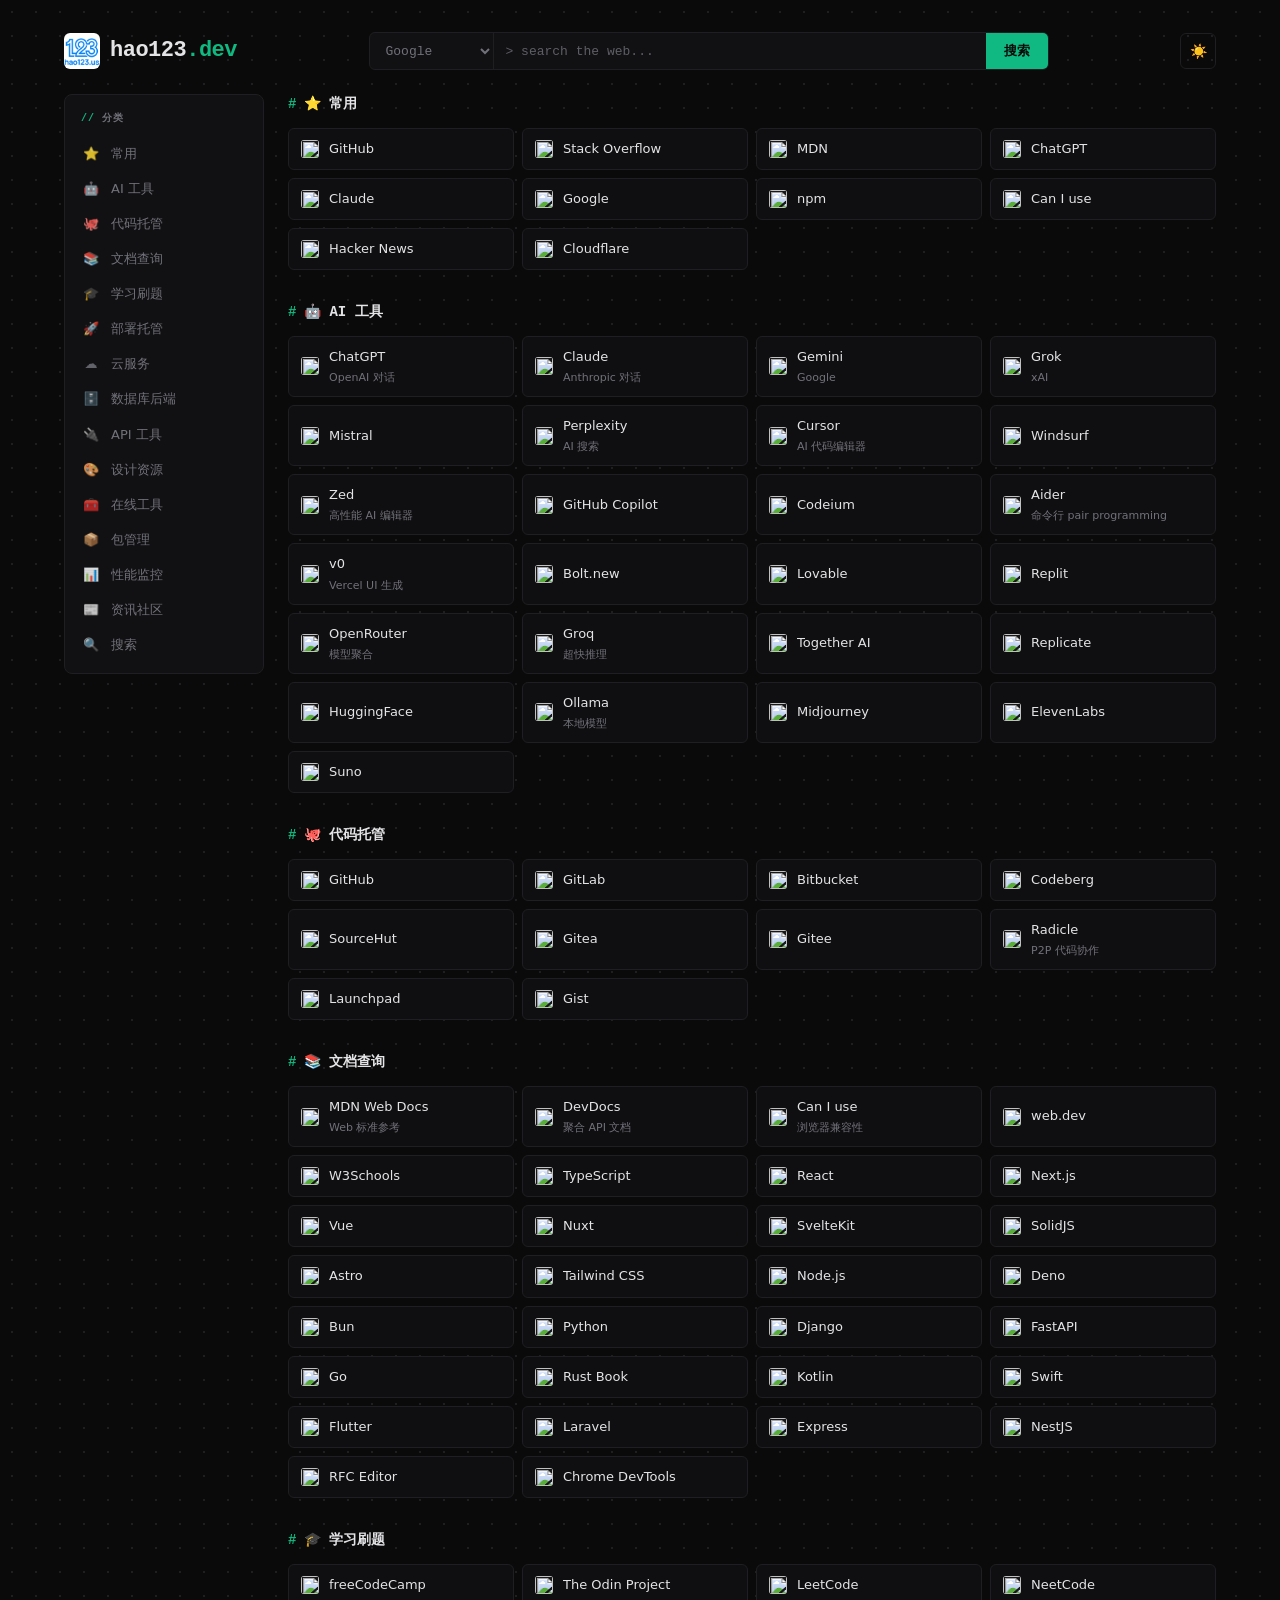
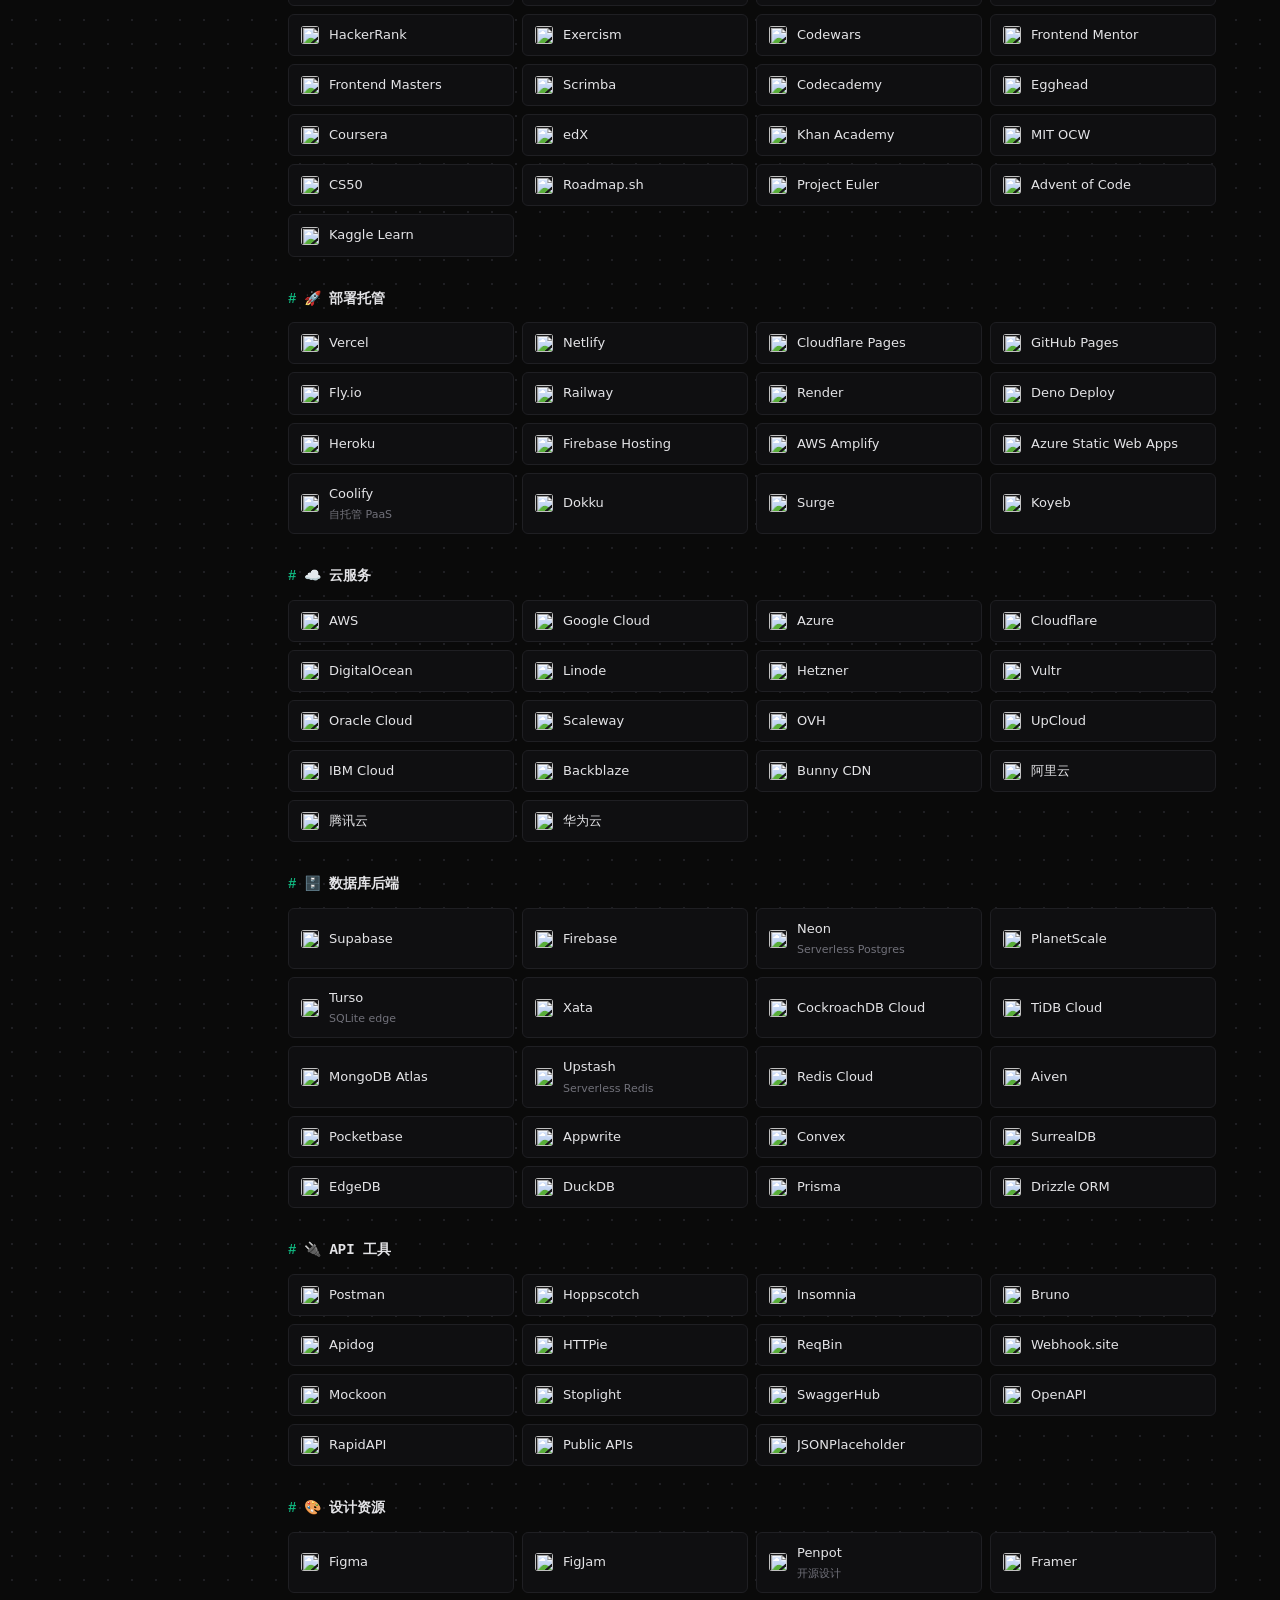
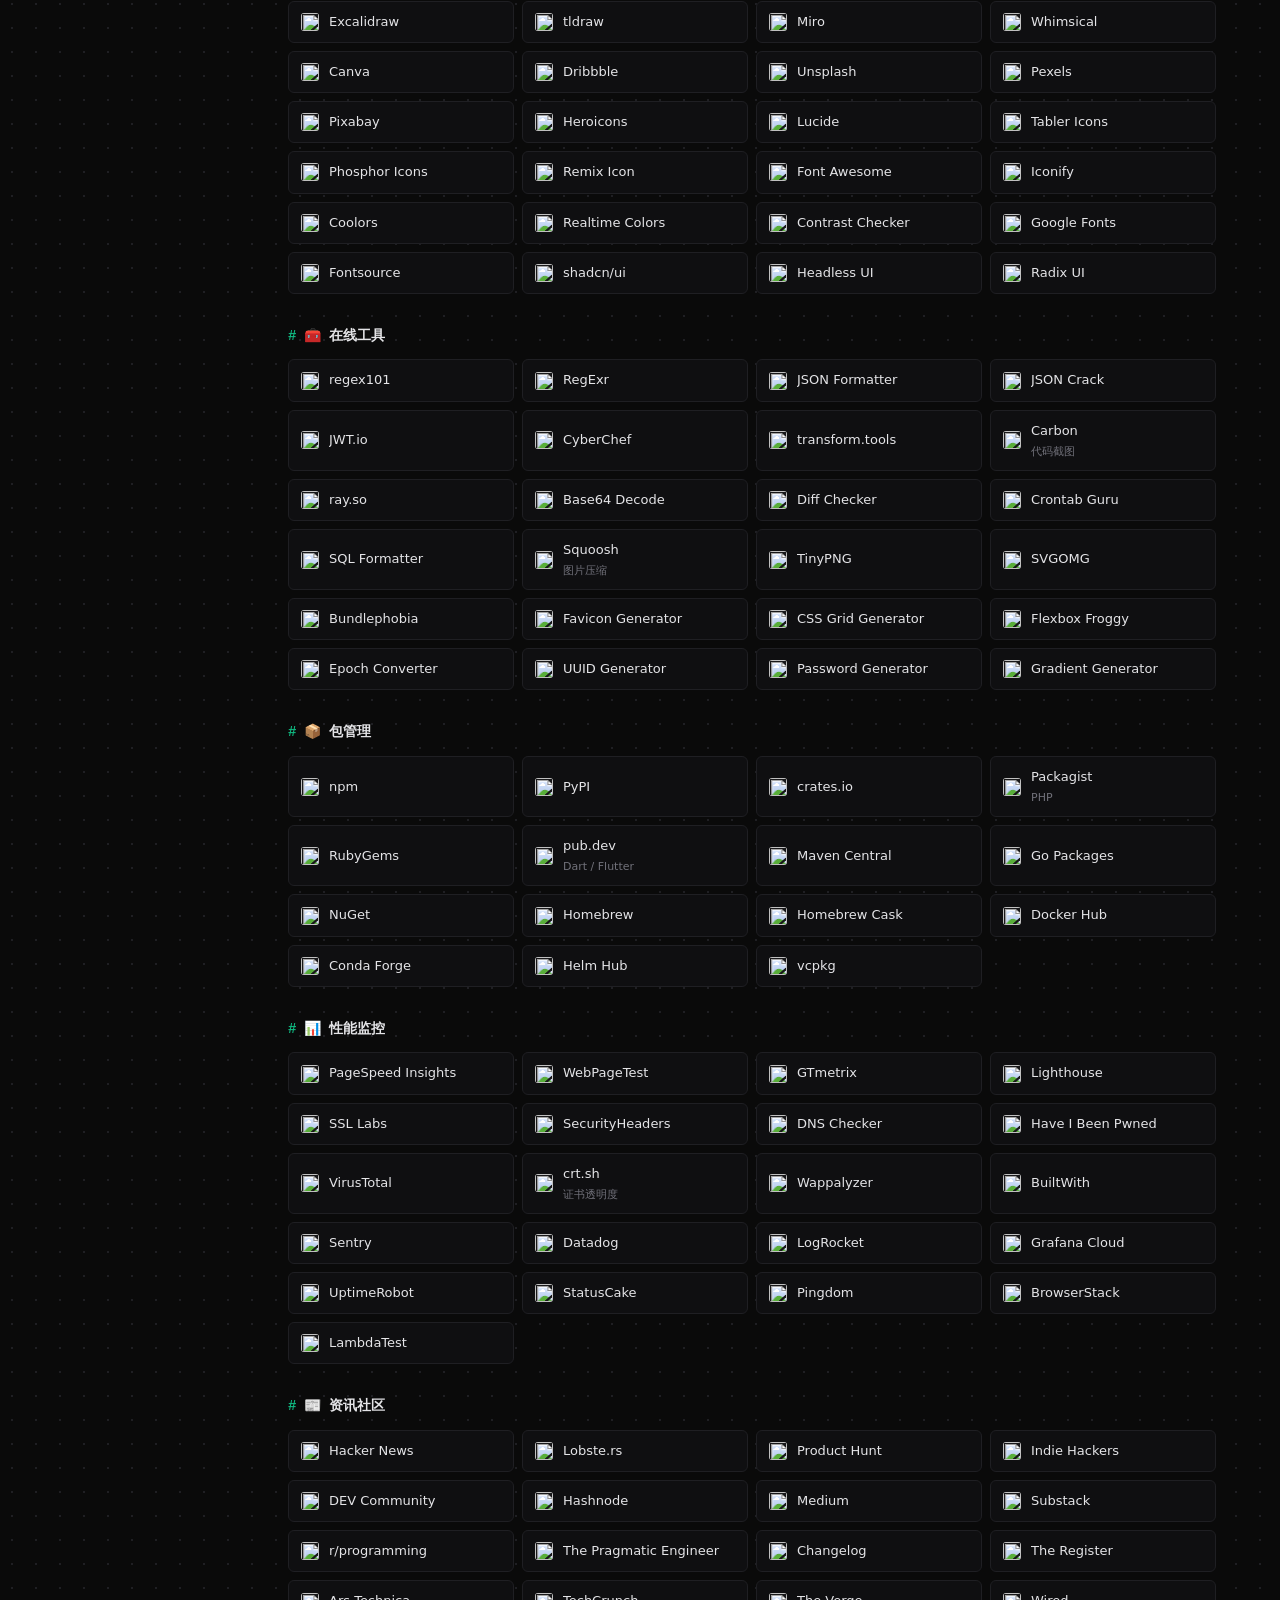
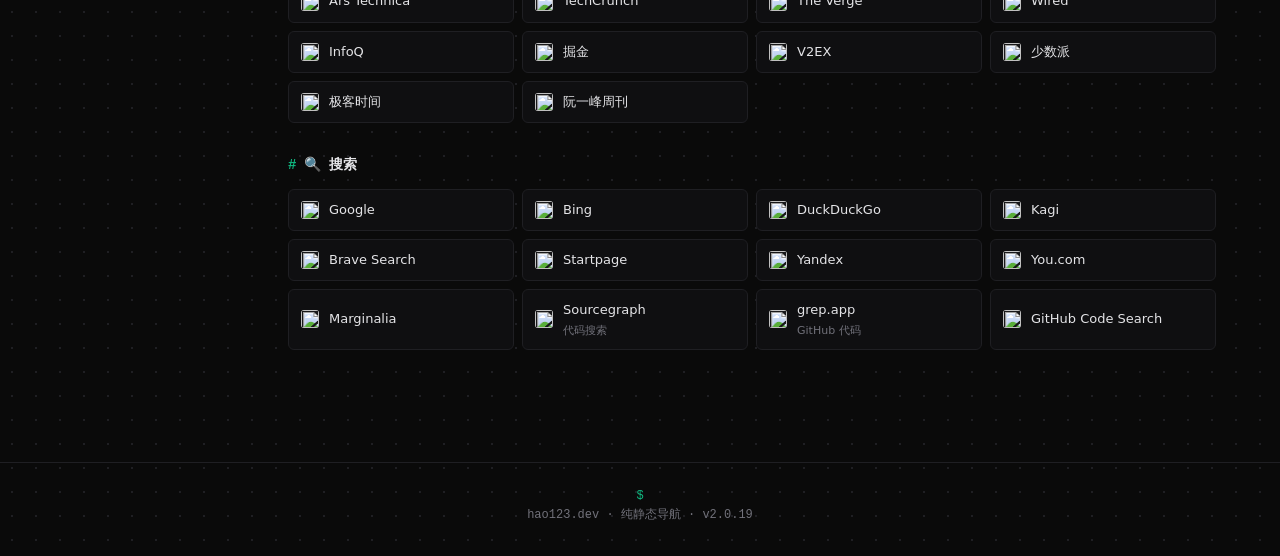
==== commit a64d97cf: "移除 Phind / 百度 / 360 搜索" ====
--- a/index.html
+++ b/index.html
@@ -84,7 +84,7 @@
 
     if (sections[0]) setActive(sections[0].id);
   })();
-</script> <main class="content"> <section class="category" data-category id="hot"> <h2 class="category-title"> <span class="icon">⭐</span> <span>常用</span> </h2> <div class="sites-grid"> <a class="site-card" href="https://github.com/" target="_blank" rel="noopener noreferrer" data-site data-search="GitHub "> <img class="site-favicon" src="https://www.google.com/s2/favicons?sz=64&domain=github.com" alt="" width="22" height="22" loading="lazy" decoding="async" referrerpolicy="no-referrer"> <div class="site-info"> <div class="site-name">GitHub</div>  </div> </a><a class="site-card" href="https://stackoverflow.com/" target="_blank" rel="noopener noreferrer" data-site data-search="Stack Overflow "> <img class="site-favicon" src="https://www.google.com/s2/favicons?sz=64&domain=stackoverflow.com" alt="" width="22" height="22" loading="lazy" decoding="async" referrerpolicy="no-referrer"> <div class="site-info"> <div class="site-name">Stack Overflow</div>  </div> </a><a class="site-card" href="https://developer.mozilla.org/" target="_blank" rel="noopener noreferrer" data-site data-search="MDN "> <img class="site-favicon" src="https://www.google.com/s2/favicons?sz=64&domain=developer.mozilla.org" alt="" width="22" height="22" loading="lazy" decoding="async" referrerpolicy="no-referrer"> <div class="site-info"> <div class="site-name">MDN</div>  </div> </a><a class="site-card" href="https://chat.openai.com/" target="_blank" rel="noopener noreferrer" data-site data-search="ChatGPT "> <img class="site-favicon" src="https://www.google.com/s2/favicons?sz=64&domain=chat.openai.com" alt="" width="22" height="22" loading="lazy" decoding="async" referrerpolicy="no-referrer"> <div class="site-info"> <div class="site-name">ChatGPT</div>  </div> </a><a class="site-card" href="https://claude.ai/" target="_blank" rel="noopener noreferrer" data-site data-search="Claude "> <img class="site-favicon" src="https://www.google.com/s2/favicons?sz=64&domain=claude.ai" alt="" width="22" height="22" loading="lazy" decoding="async" referrerpolicy="no-referrer"> <div class="site-info"> <div class="site-name">Claude</div>  </div> </a><a class="site-card" href="https://www.google.com/" target="_blank" rel="noopener noreferrer" data-site data-search="Google "> <img class="site-favicon" src="https://www.google.com/s2/favicons?sz=64&domain=www.google.com" alt="" width="22" height="22" loading="lazy" decoding="async" referrerpolicy="no-referrer"> <div class="site-info"> <div class="site-name">Google</div>  </div> </a><a class="site-card" href="https://www.npmjs.com/" target="_blank" rel="noopener noreferrer" data-site data-search="npm "> <img class="site-favicon" src="https://www.google.com/s2/favicons?sz=64&domain=www.npmjs.com" alt="" width="22" height="22" loading="lazy" decoding="async" referrerpolicy="no-referrer"> <div class="site-info"> <div class="site-name">npm</div>  </div> </a><a class="site-card" href="https://caniuse.com/" target="_blank" rel="noopener noreferrer" data-site data-search="Can I use "> <img class="site-favicon" src="https://www.google.com/s2/favicons?sz=64&domain=caniuse.com" alt="" width="22" height="22" loading="lazy" decoding="async" referrerpolicy="no-referrer"> <div class="site-info"> <div class="site-name">Can I use</div>  </div> </a><a class="site-card" href="https://news.ycombinator.com/" target="_blank" rel="noopener noreferrer" data-site data-search="Hacker News "> <img class="site-favicon" src="https://www.google.com/s2/favicons?sz=64&domain=news.ycombinator.com" alt="" width="22" height="22" loading="lazy" decoding="async" referrerpolicy="no-referrer"> <div class="site-info"> <div class="site-name">Hacker News</div>  </div> </a><a class="site-card" href="https://www.cloudflare.com/" target="_blank" rel="noopener noreferrer" data-site data-search="Cloudflare "> <img class="site-favicon" src="https://www.google.com/s2/favicons?sz=64&domain=www.cloudflare.com" alt="" width="22" height="22" loading="lazy" decoding="async" referrerpolicy="no-referrer"> <div class="site-info"> <div class="site-name">Cloudflare</div>  </div> </a> </div> </section><section class="category" data-category id="ai"> <h2 class="category-title"> <span class="icon">🤖</span> <span>AI 工具</span> </h2> <div class="sites-grid"> <a class="site-card" href="https://chat.openai.com/" target="_blank" rel="noopener noreferrer" data-site data-search="ChatGPT OpenAI 对话"> <img class="site-favicon" src="https://www.google.com/s2/favicons?sz=64&domain=chat.openai.com" alt="" width="22" height="22" loading="lazy" decoding="async" referrerpolicy="no-referrer"> <div class="site-info"> <div class="site-name">ChatGPT</div> <div class="site-desc">OpenAI 对话</div> </div> </a><a class="site-card" href="https://claude.ai/" target="_blank" rel="noopener noreferrer" data-site data-search="Claude Anthropic 对话"> <img class="site-favicon" src="https://www.google.com/s2/favicons?sz=64&domain=claude.ai" alt="" width="22" height="22" loading="lazy" decoding="async" referrerpolicy="no-referrer"> <div class="site-info"> <div class="site-name">Claude</div> <div class="site-desc">Anthropic 对话</div> </div> </a><a class="site-card" href="https://gemini.google.com/" target="_blank" rel="noopener noreferrer" data-site data-search="Gemini Google"> <img class="site-favicon" src="https://www.google.com/s2/favicons?sz=64&domain=gemini.google.com" alt="" width="22" height="22" loading="lazy" decoding="async" referrerpolicy="no-referrer"> <div class="site-info"> <div class="site-name">Gemini</div> <div class="site-desc">Google</div> </div> </a><a class="site-card" href="https://grok.com/" target="_blank" rel="noopener noreferrer" data-site data-search="Grok xAI"> <img class="site-favicon" src="https://www.google.com/s2/favicons?sz=64&domain=grok.com" alt="" width="22" height="22" loading="lazy" decoding="async" referrerpolicy="no-referrer"> <div class="site-info"> <div class="site-name">Grok</div> <div class="site-desc">xAI</div> </div> </a><a class="site-card" href="https://chat.mistral.ai/" target="_blank" rel="noopener noreferrer" data-site data-search="Mistral "> <img class="site-favicon" src="https://www.google.com/s2/favicons?sz=64&domain=chat.mistral.ai" alt="" width="22" height="22" loading="lazy" decoding="async" referrerpolicy="no-referrer"> <div class="site-info"> <div class="site-name">Mistral</div>  </div> </a><a class="site-card" href="https://www.perplexity.ai/" target="_blank" rel="noopener noreferrer" data-site data-search="Perplexity AI 搜索"> <img class="site-favicon" src="https://www.google.com/s2/favicons?sz=64&domain=www.perplexity.ai" alt="" width="22" height="22" loading="lazy" decoding="async" referrerpolicy="no-referrer"> <div class="site-info"> <div class="site-name">Perplexity</div> <div class="site-desc">AI 搜索</div> </div> </a><a class="site-card" href="https://www.phind.com/" target="_blank" rel="noopener noreferrer" data-site data-search="Phind 开发者搜索"> <img class="site-favicon" src="https://www.google.com/s2/favicons?sz=64&domain=www.phind.com" alt="" width="22" height="22" loading="lazy" decoding="async" referrerpolicy="no-referrer"> <div class="site-info"> <div class="site-name">Phind</div> <div class="site-desc">开发者搜索</div> </div> </a><a class="site-card" href="https://cursor.com/" target="_blank" rel="noopener noreferrer" data-site data-search="Cursor AI 代码编辑器"> <img class="site-favicon" src="https://www.google.com/s2/favicons?sz=64&domain=cursor.com" alt="" width="22" height="22" loading="lazy" decoding="async" referrerpolicy="no-referrer"> <div class="site-info"> <div class="site-name">Cursor</div> <div class="site-desc">AI 代码编辑器</div> </div> </a><a class="site-card" href="https://windsurf.com/" target="_blank" rel="noopener noreferrer" data-site data-search="Windsurf "> <img class="site-favicon" src="https://www.google.com/s2/favicons?sz=64&domain=windsurf.com" alt="" width="22" height="22" loading="lazy" decoding="async" referrerpolicy="no-referrer"> <div class="site-info"> <div class="site-name">Windsurf</div>  </div> </a><a class="site-card" href="https://zed.dev/" target="_blank" rel="noopener noreferrer" data-site data-search="Zed 高性能 AI 编辑器"> <img class="site-favicon" src="https://www.google.com/s2/favicons?sz=64&domain=zed.dev" alt="" width="22" height="22" loading="lazy" decoding="async" referrerpolicy="no-referrer"> <div class="site-info"> <div class="site-name">Zed</div> <div class="site-desc">高性能 AI 编辑器</div> </div> </a><a class="site-card" href="https://github.com/features/copilot" target="_blank" rel="noopener noreferrer" data-site data-search="GitHub Copilot "> <img class="site-favicon" src="https://www.google.com/s2/favicons?sz=64&domain=github.com" alt="" width="22" height="22" loading="lazy" decoding="async" referrerpolicy="no-referrer"> <div class="site-info"> <div class="site-name">GitHub Copilot</div>  </div> </a><a class="site-card" href="https://codeium.com/" target="_blank" rel="noopener noreferrer" data-site data-search="Codeium "> <img class="site-favicon" src="https://www.google.com/s2/favicons?sz=64&domain=codeium.com" alt="" width="22" height="22" loading="lazy" decoding="async" referrerpolicy="no-referrer"> <div class="site-info"> <div class="site-name">Codeium</div>  </div> </a><a class="site-card" href="https://aider.chat/" target="_blank" rel="noopener noreferrer" data-site data-search="Aider 命令行 pair programming"> <img class="site-favicon" src="https://www.google.com/s2/favicons?sz=64&domain=aider.chat" alt="" width="22" height="22" loading="lazy" decoding="async" referrerpolicy="no-referrer"> <div class="site-info"> <div class="site-name">Aider</div> <div class="site-desc">命令行 pair programming</div> </div> </a><a class="site-card" href="https://v0.dev/" target="_blank" rel="noopener noreferrer" data-site data-search="v0 Vercel UI 生成"> <img class="site-favicon" src="https://www.google.com/s2/favicons?sz=64&domain=v0.dev" alt="" width="22" height="22" loading="lazy" decoding="async" referrerpolicy="no-referrer"> <div class="site-info"> <div class="site-name">v0</div> <div class="site-desc">Vercel UI 生成</div> </div> </a><a class="site-card" href="https://bolt.new/" target="_blank" rel="noopener noreferrer" data-site data-search="Bolt.new "> <img class="site-favicon" src="https://www.google.com/s2/favicons?sz=64&domain=bolt.new" alt="" width="22" height="22" loading="lazy" decoding="async" referrerpolicy="no-referrer"> <div class="site-info"> <div class="site-name">Bolt.new</div>  </div> </a><a class="site-card" href="https://lovable.dev/" target="_blank" rel="noopener noreferrer" data-site data-search="Lovable "> <img class="site-favicon" src="https://www.google.com/s2/favicons?sz=64&domain=lovable.dev" alt="" width="22" height="22" loading="lazy" decoding="async" referrerpolicy="no-referrer"> <div class="site-info"> <div class="site-name">Lovable</div>  </div> </a><a class="site-card" href="https://replit.com/" target="_blank" rel="noopener noreferrer" data-site data-search="Replit "> <img class="site-favicon" src="https://www.google.com/s2/favicons?sz=64&domain=replit.com" alt="" width="22" height="22" loading="lazy" decoding="async" referrerpolicy="no-referrer"> <div class="site-info"> <div class="site-name">Replit</div>  </div> </a><a class="site-card" href="https://openrouter.ai/" target="_blank" rel="noopener noreferrer" data-site data-search="OpenRouter 模型聚合"> <img class="site-favicon" src="https://www.google.com/s2/favicons?sz=64&domain=openrouter.ai" alt="" width="22" height="22" loading="lazy" decoding="async" referrerpolicy="no-referrer"> <div class="site-info"> <div class="site-name">OpenRouter</div> <div class="site-desc">模型聚合</div> </div> </a><a class="site-card" href="https://groq.com/" target="_blank" rel="noopener noreferrer" data-site data-search="Groq 超快推理"> <img class="site-favicon" src="https://www.google.com/s2/favicons?sz=64&domain=groq.com" alt="" width="22" height="22" loading="lazy" decoding="async" referrerpolicy="no-referrer"> <div class="site-info"> <div class="site-name">Groq</div> <div class="site-desc">超快推理</div> </div> </a><a class="site-card" href="https://www.together.ai/" target="_blank" rel="noopener noreferrer" data-site data-search="Together AI "> <img class="site-favicon" src="https://www.google.com/s2/favicons?sz=64&domain=www.together.ai" alt="" width="22" height="22" loading="lazy" decoding="async" referrerpolicy="no-referrer"> <div class="site-info"> <div class="site-name">Together AI</div>  </div> </a><a class="site-card" href="https://replicate.com/" target="_blank" rel="noopener noreferrer" data-site data-search="Replicate "> <img class="site-favicon" src="https://www.google.com/s2/favicons?sz=64&domain=replicate.com" alt="" width="22" height="22" loading="lazy" decoding="async" referrerpolicy="no-referrer"> <div class="site-info"> <div class="site-name">Replicate</div>  </div> </a><a class="site-card" href="https://huggingface.co/" target="_blank" rel="noopener noreferrer" data-site data-search="HuggingFace "> <img class="site-favicon" src="https://www.google.com/s2/favicons?sz=64&domain=huggingface.co" alt="" width="22" height="22" loading="lazy" decoding="async" referrerpolicy="no-referrer"> <div class="site-info"> <div class="site-name">HuggingFace</div>  </div> </a><a class="site-card" href="https://ollama.com/" target="_blank" rel="noopener noreferrer" data-site data-search="Ollama 本地模型"> <img class="site-favicon" src="https://www.google.com/s2/favicons?sz=64&domain=ollama.com" alt="" width="22" height="22" loading="lazy" decoding="async" referrerpolicy="no-referrer"> <div class="site-info"> <div class="site-name">Ollama</div> <div class="site-desc">本地模型</div> </div> </a><a class="site-card" href="https://www.midjourney.com/" target="_blank" rel="noopener noreferrer" data-site data-search="Midjourney "> <img class="site-favicon" src="https://www.google.com/s2/favicons?sz=64&domain=www.midjourney.com" alt="" width="22" height="22" loading="lazy" decoding="async" referrerpolicy="no-referrer"> <div class="site-info"> <div class="site-name">Midjourney</div>  </div> </a><a class="site-card" href="https://elevenlabs.io/" target="_blank" rel="noopener noreferrer" data-site data-search="ElevenLabs "> <img class="site-favicon" src="https://www.google.com/s2/favicons?sz=64&domain=elevenlabs.io" alt="" width="22" height="22" loading="lazy" decoding="async" referrerpolicy="no-referrer"> <div class="site-info"> <div class="site-name">ElevenLabs</div>  </div> </a><a class="site-card" href="https://suno.com/" target="_blank" rel="noopener noreferrer" data-site data-search="Suno "> <img class="site-favicon" src="https://www.google.com/s2/favicons?sz=64&domain=suno.com" alt="" width="22" height="22" loading="lazy" decoding="async" referrerpolicy="no-referrer"> <div class="site-info"> <div class="site-name">Suno</div>  </div> </a> </div> </section><section class="category" data-category id="code"> <h2 class="category-title"> <span class="icon">🐙</span> <span>代码托管</span> </h2> <div class="sites-grid"> <a class="site-card" href="https://github.com/" target="_blank" rel="noopener noreferrer" data-site data-search="GitHub "> <img class="site-favicon" src="https://www.google.com/s2/favicons?sz=64&domain=github.com" alt="" width="22" height="22" loading="lazy" decoding="async" referrerpolicy="no-referrer"> <div class="site-info"> <div class="site-name">GitHub</div>  </div> </a><a class="site-card" href="https://gitlab.com/" target="_blank" rel="noopener noreferrer" data-site data-search="GitLab "> <img class="site-favicon" src="https://www.google.com/s2/favicons?sz=64&domain=gitlab.com" alt="" width="22" height="22" loading="lazy" decoding="async" referrerpolicy="no-referrer"> <div class="site-info"> <div class="site-name">GitLab</div>  </div> </a><a class="site-card" href="https://bitbucket.org/" target="_blank" rel="noopener noreferrer" data-site data-search="Bitbucket "> <img class="site-favicon" src="https://www.google.com/s2/favicons?sz=64&domain=bitbucket.org" alt="" width="22" height="22" loading="lazy" decoding="async" referrerpolicy="no-referrer"> <div class="site-info"> <div class="site-name">Bitbucket</div>  </div> </a><a class="site-card" href="https://codeberg.org/" target="_blank" rel="noopener noreferrer" data-site data-search="Codeberg "> <img class="site-favicon" src="https://www.google.com/s2/favicons?sz=64&domain=codeberg.org" alt="" width="22" height="22" loading="lazy" decoding="async" referrerpolicy="no-referrer"> <div class="site-info"> <div class="site-name">Codeberg</div>  </div> </a><a class="site-card" href="https://sr.ht/" target="_blank" rel="noopener noreferrer" data-site data-search="SourceHut "> <img class="site-favicon" src="https://www.google.com/s2/favicons?sz=64&domain=sr.ht" alt="" width="22" height="22" loading="lazy" decoding="async" referrerpolicy="no-referrer"> <div class="site-info"> <div class="site-name">SourceHut</div>  </div> </a><a class="site-card" href="https://gitea.com/" target="_blank" rel="noopener noreferrer" data-site data-search="Gitea "> <img class="site-favicon" src="https://www.google.com/s2/favicons?sz=64&domain=gitea.com" alt="" width="22" height="22" loading="lazy" decoding="async" referrerpolicy="no-referrer"> <div class="site-info"> <div class="site-name">Gitea</div>  </div> </a><a class="site-card" href="https://gitee.com/" target="_blank" rel="noopener noreferrer" data-site data-search="Gitee "> <img class="site-favicon" src="https://www.google.com/s2/favicons?sz=64&domain=gitee.com" alt="" width="22" height="22" loading="lazy" decoding="async" referrerpolicy="no-referrer"> <div class="site-info"> <div class="site-name">Gitee</div>  </div> </a><a class="site-card" href="https://radicle.xyz/" target="_blank" rel="noopener noreferrer" data-site data-search="Radicle P2P 代码协作"> <img class="site-favicon" src="https://www.google.com/s2/favicons?sz=64&domain=radicle.xyz" alt="" width="22" height="22" loading="lazy" decoding="async" referrerpolicy="no-referrer"> <div class="site-info"> <div class="site-name">Radicle</div> <div class="site-desc">P2P 代码协作</div> </div> </a><a class="site-card" href="https://launchpad.net/" target="_blank" rel="noopener noreferrer" data-site data-search="Launchpad "> <img class="site-favicon" src="https://www.google.com/s2/favicons?sz=64&domain=launchpad.net" alt="" width="22" height="22" loading="lazy" decoding="async" referrerpolicy="no-referrer"> <div class="site-info"> <div class="site-name">Launchpad</div>  </div> </a><a class="site-card" href="https://gist.github.com/" target="_blank" rel="noopener noreferrer" data-site data-search="Gist "> <img class="site-favicon" src="https://www.google.com/s2/favicons?sz=64&domain=gist.github.com" alt="" width="22" height="22" loading="lazy" decoding="async" referrerpolicy="no-referrer"> <div class="site-info"> <div class="site-name">Gist</div>  </div> </a> </div> </section><section class="category" data-category id="docs"> <h2 class="category-title"> <span class="icon">📚</span> <span>文档查询</span> </h2> <div class="sites-grid"> <a class="site-card" href="https://developer.mozilla.org/" target="_blank" rel="noopener noreferrer" data-site data-search="MDN Web Docs Web 标准参考"> <img class="site-favicon" src="https://www.google.com/s2/favicons?sz=64&domain=developer.mozilla.org" alt="" width="22" height="22" loading="lazy" decoding="async" referrerpolicy="no-referrer"> <div class="site-info"> <div class="site-name">MDN Web Docs</div> <div class="site-desc">Web 标准参考</div> </div> </a><a class="site-card" href="https://devdocs.io/" target="_blank" rel="noopener noreferrer" data-site data-search="DevDocs 聚合 API 文档"> <img class="site-favicon" src="https://www.google.com/s2/favicons?sz=64&domain=devdocs.io" alt="" width="22" height="22" loading="lazy" decoding="async" referrerpolicy="no-referrer"> <div class="site-info"> <div class="site-name">DevDocs</div> <div class="site-desc">聚合 API 文档</div> </div> </a><a class="site-card" href="https://caniuse.com/" target="_blank" rel="noopener noreferrer" data-site data-search="Can I use 浏览器兼容性"> <img class="site-favicon" src="https://www.google.com/s2/favicons?sz=64&domain=caniuse.com" alt="" width="22" height="22" loading="lazy" decoding="async" referrerpolicy="no-referrer"> <div class="site-info"> <div class="site-name">Can I use</div> <div class="site-desc">浏览器兼容性</div> </div> </a><a class="site-card" href="https://web.dev/" target="_blank" rel="noopener noreferrer" data-site data-search="web.dev "> <img class="site-favicon" src="https://www.google.com/s2/favicons?sz=64&domain=web.dev" alt="" width="22" height="22" loading="lazy" decoding="async" referrerpolicy="no-referrer"> <div class="site-info"> <div class="site-name">web.dev</div>  </div> </a><a class="site-card" href="https://www.w3schools.com/" target="_blank" rel="noopener noreferrer" data-site data-search="W3Schools "> <img class="site-favicon" src="https://www.google.com/s2/favicons?sz=64&domain=www.w3schools.com" alt="" width="22" height="22" loading="lazy" decoding="async" referrerpolicy="no-referrer"> <div class="site-info"> <div class="site-name">W3Schools</div>  </div> </a><a class="site-card" href="https://www.typescriptlang.org/docs/" target="_blank" rel="noopener noreferrer" data-site data-search="TypeScript "> <img class="site-favicon" src="https://www.google.com/s2/favicons?sz=64&domain=www.typescriptlang.org" alt="" width="22" height="22" loading="lazy" decoding="async" referrerpolicy="no-referrer"> <div class="site-info"> <div class="site-name">TypeScript</div>  </div> </a><a class="site-card" href="https://react.dev/" target="_blank" rel="noopener noreferrer" data-site data-search="React "> <img class="site-favicon" src="https://www.google.com/s2/favicons?sz=64&domain=react.dev" alt="" width="22" height="22" loading="lazy" decoding="async" referrerpolicy="no-referrer"> <div class="site-info"> <div class="site-name">React</div>  </div> </a><a class="site-card" href="https://nextjs.org/docs" target="_blank" rel="noopener noreferrer" data-site data-search="Next.js "> <img class="site-favicon" src="https://www.google.com/s2/favicons?sz=64&domain=nextjs.org" alt="" width="22" height="22" loading="lazy" decoding="async" referrerpolicy="no-referrer"> <div class="site-info"> <div class="site-name">Next.js</div>  </div> </a><a class="site-card" href="https://vuejs.org/" target="_blank" rel="noopener noreferrer" data-site data-search="Vue "> <img class="site-favicon" src="https://www.google.com/s2/favicons?sz=64&domain=vuejs.org" alt="" width="22" height="22" loading="lazy" decoding="async" referrerpolicy="no-referrer"> <div class="site-info"> <div class="site-name">Vue</div>  </div> </a><a class="site-card" href="https://nuxt.com/docs" target="_blank" rel="noopener noreferrer" data-site data-search="Nuxt "> <img class="site-favicon" src="https://www.google.com/s2/favicons?sz=64&domain=nuxt.com" alt="" width="22" height="22" loading="lazy" decoding="async" referrerpolicy="no-referrer"> <div class="site-info"> <div class="site-name">Nuxt</div>  </div> </a><a class="site-card" href="https://svelte.dev/docs/kit/" target="_blank" rel="noopener noreferrer" data-site data-search="SvelteKit "> <img class="site-favicon" src="https://www.google.com/s2/favicons?sz=64&domain=svelte.dev" alt="" width="22" height="22" loading="lazy" decoding="async" referrerpolicy="no-referrer"> <div class="site-info"> <div class="site-name">SvelteKit</div>  </div> </a><a class="site-card" href="https://www.solidjs.com/docs/latest" target="_blank" rel="noopener noreferrer" data-site data-search="SolidJS "> <img class="site-favicon" src="https://www.google.com/s2/favicons?sz=64&domain=www.solidjs.com" alt="" width="22" height="22" loading="lazy" decoding="async" referrerpolicy="no-referrer"> <div class="site-info"> <div class="site-name">SolidJS</div>  </div> </a><a class="site-card" href="https://docs.astro.build/" target="_blank" rel="noopener noreferrer" data-site data-search="Astro "> <img class="site-favicon" src="https://www.google.com/s2/favicons?sz=64&domain=docs.astro.build" alt="" width="22" height="22" loading="lazy" decoding="async" referrerpolicy="no-referrer"> <div class="site-info"> <div class="site-name">Astro</div>  </div> </a><a class="site-card" href="https://tailwindcss.com/docs" target="_blank" rel="noopener noreferrer" data-site data-search="Tailwind CSS "> <img class="site-favicon" src="https://www.google.com/s2/favicons?sz=64&domain=tailwindcss.com" alt="" width="22" height="22" loading="lazy" decoding="async" referrerpolicy="no-referrer"> <div class="site-info"> <div class="site-name">Tailwind CSS</div>  </div> </a><a class="site-card" href="https://nodejs.org/docs/" target="_blank" rel="noopener noreferrer" data-site data-search="Node.js "> <img class="site-favicon" src="https://www.google.com/s2/favicons?sz=64&domain=nodejs.org" alt="" width="22" height="22" loading="lazy" decoding="async" referrerpolicy="no-referrer"> <div class="site-info"> <div class="site-name">Node.js</div>  </div> </a><a class="site-card" href="https://docs.deno.com/" target="_blank" rel="noopener noreferrer" data-site data-search="Deno "> <img class="site-favicon" src="https://www.google.com/s2/favicons?sz=64&domain=docs.deno.com" alt="" width="22" height="22" loading="lazy" decoding="async" referrerpolicy="no-referrer"> <div class="site-info"> <div class="site-name">Deno</div>  </div> </a><a class="site-card" href="https://bun.sh/docs" target="_blank" rel="noopener noreferrer" data-site data-search="Bun "> <img class="site-favicon" src="https://www.google.com/s2/favicons?sz=64&domain=bun.sh" alt="" width="22" height="22" loading="lazy" decoding="async" referrerpolicy="no-referrer"> <div class="site-info"> <div class="site-name">Bun</div>  </div> </a><a class="site-card" href="https://docs.python.org/3/" target="_blank" rel="noopener noreferrer" data-site data-search="Python "> <img class="site-favicon" src="https://www.google.com/s2/favicons?sz=64&domain=docs.python.org" alt="" width="22" height="22" loading="lazy" decoding="async" referrerpolicy="no-referrer"> <div class="site-info"> <div class="site-name">Python</div>  </div> </a><a class="site-card" href="https://docs.djangoproject.com/" target="_blank" rel="noopener noreferrer" data-site data-search="Django "> <img class="site-favicon" src="https://www.google.com/s2/favicons?sz=64&domain=docs.djangoproject.com" alt="" width="22" height="22" loading="lazy" decoding="async" referrerpolicy="no-referrer"> <div class="site-info"> <div class="site-name">Django</div>  </div> </a><a class="site-card" href="https://fastapi.tiangolo.com/" target="_blank" rel="noopener noreferrer" data-site data-search="FastAPI "> <img class="site-favicon" src="https://www.google.com/s2/favicons?sz=64&domain=fastapi.tiangolo.com" alt="" width="22" height="22" loading="lazy" decoding="async" referrerpolicy="no-referrer"> <div class="site-info"> <div class="site-name">FastAPI</div>  </div> </a><a class="site-card" href="https://go.dev/doc/" target="_blank" rel="noopener noreferrer" data-site data-search="Go "> <img class="site-favicon" src="https://www.google.com/s2/favicons?sz=64&domain=go.dev" alt="" width="22" height="22" loading="lazy" decoding="async" referrerpolicy="no-referrer"> <div class="site-info"> <div class="site-name">Go</div>  </div> </a><a class="site-card" href="https://doc.rust-lang.org/book/" target="_blank" rel="noopener noreferrer" data-site data-search="Rust Book "> <img class="site-favicon" src="https://www.google.com/s2/favicons?sz=64&domain=doc.rust-lang.org" alt="" width="22" height="22" loading="lazy" decoding="async" referrerpolicy="no-referrer"> <div class="site-info"> <div class="site-name">Rust Book</div>  </div> </a><a class="site-card" href="https://kotlinlang.org/docs/home.html" target="_blank" rel="noopener noreferrer" data-site data-search="Kotlin "> <img class="site-favicon" src="https://www.google.com/s2/favicons?sz=64&domain=kotlinlang.org" alt="" width="22" height="22" loading="lazy" decoding="async" referrerpolicy="no-referrer"> <div class="site-info"> <div class="site-name">Kotlin</div>  </div> </a><a class="site-card" href="https://www.swift.org/documentation/" target="_blank" rel="noopener noreferrer" data-site data-search="Swift "> <img class="site-favicon" src="https://www.google.com/s2/favicons?sz=64&domain=www.swift.org" alt="" width="22" height="22" loading="lazy" decoding="async" referrerpolicy="no-referrer"> <div class="site-info"> <div class="site-name">Swift</div>  </div> </a><a class="site-card" href="https://docs.flutter.dev/" target="_blank" rel="noopener noreferrer" data-site data-search="Flutter "> <img class="site-favicon" src="https://www.google.com/s2/favicons?sz=64&domain=docs.flutter.dev" alt="" width="22" height="22" loading="lazy" decoding="async" referrerpolicy="no-referrer"> <div class="site-info"> <div class="site-name">Flutter</div>  </div> </a><a class="site-card" href="https://laravel.com/docs" target="_blank" rel="noopener noreferrer" data-site data-search="Laravel "> <img class="site-favicon" src="https://www.google.com/s2/favicons?sz=64&domain=laravel.com" alt="" width="22" height="22" loading="lazy" decoding="async" referrerpolicy="no-referrer"> <div class="site-info"> <div class="site-name">Laravel</div>  </div> </a><a class="site-card" href="https://expressjs.com/" target="_blank" rel="noopener noreferrer" data-site data-search="Express "> <img class="site-favicon" src="https://www.google.com/s2/favicons?sz=64&domain=expressjs.com" alt="" width="22" height="22" loading="lazy" decoding="async" referrerpolicy="no-referrer"> <div class="site-info"> <div class="site-name">Express</div>  </div> </a><a class="site-card" href="https://docs.nestjs.com/" target="_blank" rel="noopener noreferrer" data-site data-search="NestJS "> <img class="site-favicon" src="https://www.google.com/s2/favicons?sz=64&domain=docs.nestjs.com" alt="" width="22" height="22" loading="lazy" decoding="async" referrerpolicy="no-referrer"> <div class="site-info"> <div class="site-name">NestJS</div>  </div> </a><a class="site-card" href="https://www.rfc-editor.org/" target="_blank" rel="noopener noreferrer" data-site data-search="RFC Editor "> <img class="site-favicon" src="https://www.google.com/s2/favicons?sz=64&domain=www.rfc-editor.org" alt="" width="22" height="22" loading="lazy" decoding="async" referrerpolicy="no-referrer"> <div class="site-info"> <div class="site-name">RFC Editor</div>  </div> </a><a class="site-card" href="https://developer.chrome.com/docs/devtools" target="_blank" rel="noopener noreferrer" data-site data-search="Chrome DevTools "> <img class="site-favicon" src="https://www.google.com/s2/favicons?sz=64&domain=developer.chrome.com" alt="" width="22" height="22" loading="lazy" decoding="async" referrerpolicy="no-referrer"> <div class="site-info"> <div class="site-name">Chrome DevTools</div>  </div> </a> </div> </section><section class="category" data-category id="learn"> <h2 class="category-title"> <span class="icon">🎓</span> <span>学习刷题</span> </h2> <div class="sites-grid"> <a class="site-card" href="https://www.freecodecamp.org/" target="_blank" rel="noopener noreferrer" data-site data-search="freeCodeCamp "> <img class="site-favicon" src="https://www.google.com/s2/favicons?sz=64&domain=www.freecodecamp.org" alt="" width="22" height="22" loading="lazy" decoding="async" referrerpolicy="no-referrer"> <div class="site-info"> <div class="site-name">freeCodeCamp</div>  </div> </a><a class="site-card" href="https://www.theodinproject.com/" target="_blank" rel="noopener noreferrer" data-site data-search="The Odin Project "> <img class="site-favicon" src="https://www.google.com/s2/favicons?sz=64&domain=www.theodinproject.com" alt="" width="22" height="22" loading="lazy" decoding="async" referrerpolicy="no-referrer"> <div class="site-info"> <div class="site-name">The Odin Project</div>  </div> </a><a class="site-card" href="https://leetcode.com/" target="_blank" rel="noopener noreferrer" data-site data-search="LeetCode "> <img class="site-favicon" src="https://www.google.com/s2/favicons?sz=64&domain=leetcode.com" alt="" width="22" height="22" loading="lazy" decoding="async" referrerpolicy="no-referrer"> <div class="site-info"> <div class="site-name">LeetCode</div>  </div> </a><a class="site-card" href="https://neetcode.io/" target="_blank" rel="noopener noreferrer" data-site data-search="NeetCode "> <img class="site-favicon" src="https://www.google.com/s2/favicons?sz=64&domain=neetcode.io" alt="" width="22" height="22" loading="lazy" decoding="async" referrerpolicy="no-referrer"> <div class="site-info"> <div class="site-name">NeetCode</div>  </div> </a><a class="site-card" href="https://www.hackerrank.com/" target="_blank" rel="noopener noreferrer" data-site data-search="HackerRank "> <img class="site-favicon" src="https://www.google.com/s2/favicons?sz=64&domain=www.hackerrank.com" alt="" width="22" height="22" loading="lazy" decoding="async" referrerpolicy="no-referrer"> <div class="site-info"> <div class="site-name">HackerRank</div>  </div> </a><a class="site-card" href="https://exercism.org/" target="_blank" rel="noopener noreferrer" data-site data-search="Exercism "> <img class="site-favicon" src="https://www.google.com/s2/favicons?sz=64&domain=exercism.org" alt="" width="22" height="22" loading="lazy" decoding="async" referrerpolicy="no-referrer"> <div class="site-info"> <div class="site-name">Exercism</div>  </div> </a><a class="site-card" href="https://www.codewars.com/" target="_blank" rel="noopener noreferrer" data-site data-search="Codewars "> <img class="site-favicon" src="https://www.google.com/s2/favicons?sz=64&domain=www.codewars.com" alt="" width="22" height="22" loading="lazy" decoding="async" referrerpolicy="no-referrer"> <div class="site-info"> <div class="site-name">Codewars</div>  </div> </a><a class="site-card" href="https://www.frontendmentor.io/" target="_blank" rel="noopener noreferrer" data-site data-search="Frontend Mentor "> <img class="site-favicon" src="https://www.google.com/s2/favicons?sz=64&domain=www.frontendmentor.io" alt="" width="22" height="22" loading="lazy" decoding="async" referrerpolicy="no-referrer"> <div class="site-info"> <div class="site-name">Frontend Mentor</div>  </div> </a><a class="site-card" href="https://frontendmasters.com/" target="_blank" rel="noopener noreferrer" data-site data-search="Frontend Masters "> <img class="site-favicon" src="https://www.google.com/s2/favicons?sz=64&domain=frontendmasters.com" alt="" width="22" height="22" loading="lazy" decoding="async" referrerpolicy="no-referrer"> <div class="site-info"> <div class="site-name">Frontend Masters</div>  </div> </a><a class="site-card" href="https://scrimba.com/" target="_blank" rel="noopener noreferrer" data-site data-search="Scrimba "> <img class="site-favicon" src="https://www.google.com/s2/favicons?sz=64&domain=scrimba.com" alt="" width="22" height="22" loading="lazy" decoding="async" referrerpolicy="no-referrer"> <div class="site-info"> <div class="site-name">Scrimba</div>  </div> </a><a class="site-card" href="https://www.codecademy.com/" target="_blank" rel="noopener noreferrer" data-site data-search="Codecademy "> <img class="site-favicon" src="https://www.google.com/s2/favicons?sz=64&domain=www.codecademy.com" alt="" width="22" height="22" loading="lazy" decoding="async" referrerpolicy="no-referrer"> <div class="site-info"> <div class="site-name">Codecademy</div>  </div> </a><a class="site-card" href="https://egghead.io/" target="_blank" rel="noopener noreferrer" data-site data-search="Egghead "> <img class="site-favicon" src="https://www.google.com/s2/favicons?sz=64&domain=egghead.io" alt="" width="22" height="22" loading="lazy" decoding="async" referrerpolicy="no-referrer"> <div class="site-info"> <div class="site-name">Egghead</div>  </div> </a><a class="site-card" href="https://www.coursera.org/" target="_blank" rel="noopener noreferrer" data-site data-search="Coursera "> <img class="site-favicon" src="https://www.google.com/s2/favicons?sz=64&domain=www.coursera.org" alt="" width="22" height="22" loading="lazy" decoding="async" referrerpolicy="no-referrer"> <div class="site-info"> <div class="site-name">Coursera</div>  </div> </a><a class="site-card" href="https://www.edx.org/" target="_blank" rel="noopener noreferrer" data-site data-search="edX "> <img class="site-favicon" src="https://www.google.com/s2/favicons?sz=64&domain=www.edx.org" alt="" width="22" height="22" loading="lazy" decoding="async" referrerpolicy="no-referrer"> <div class="site-info"> <div class="site-name">edX</div>  </div> </a><a class="site-card" href="https://www.khanacademy.org/computing" target="_blank" rel="noopener noreferrer" data-site data-search="Khan Academy "> <img class="site-favicon" src="https://www.google.com/s2/favicons?sz=64&domain=www.khanacademy.org" alt="" width="22" height="22" loading="lazy" decoding="async" referrerpolicy="no-referrer"> <div class="site-info"> <div class="site-name">Khan Academy</div>  </div> </a><a class="site-card" href="https://ocw.mit.edu/" target="_blank" rel="noopener noreferrer" data-site data-search="MIT OCW "> <img class="site-favicon" src="https://www.google.com/s2/favicons?sz=64&domain=ocw.mit.edu" alt="" width="22" height="22" loading="lazy" decoding="async" referrerpolicy="no-referrer"> <div class="site-info"> <div class="site-name">MIT OCW</div>  </div> </a><a class="site-card" href="https://cs50.harvard.edu/" target="_blank" rel="noopener noreferrer" data-site data-search="CS50 "> <img class="site-favicon" src="https://www.google.com/s2/favicons?sz=64&domain=cs50.harvard.edu" alt="" width="22" height="22" loading="lazy" decoding="async" referrerpolicy="no-referrer"> <div class="site-info"> <div class="site-name">CS50</div>  </div> </a><a class="site-card" href="https://roadmap.sh/" target="_blank" rel="noopener noreferrer" data-site data-search="Roadmap.sh "> <img class="site-favicon" src="https://www.google.com/s2/favicons?sz=64&domain=roadmap.sh" alt="" width="22" height="22" loading="lazy" decoding="async" referrerpolicy="no-referrer"> <div class="site-info"> <div class="site-name">Roadmap.sh</div>  </div> </a><a class="site-card" href="https://projecteuler.net/" target="_blank" rel="noopener noreferrer" data-site data-search="Project Euler "> <img class="site-favicon" src="https://www.google.com/s2/favicons?sz=64&domain=projecteuler.net" alt="" width="22" height="22" loading="lazy" decoding="async" referrerpolicy="no-referrer"> <div class="site-info"> <div class="site-name">Project Euler</div>  </div> </a><a class="site-card" href="https://adventofcode.com/" target="_blank" rel="noopener noreferrer" data-site data-search="Advent of Code "> <img class="site-favicon" src="https://www.google.com/s2/favicons?sz=64&domain=adventofcode.com" alt="" width="22" height="22" loading="lazy" decoding="async" referrerpolicy="no-referrer"> <div class="site-info"> <div class="site-name">Advent of Code</div>  </div> </a><a class="site-card" href="https://www.kaggle.com/learn" target="_blank" rel="noopener noreferrer" data-site data-search="Kaggle Learn "> <img class="site-favicon" src="https://www.google.com/s2/favicons?sz=64&domain=www.kaggle.com" alt="" width="22" height="22" loading="lazy" decoding="async" referrerpolicy="no-referrer"> <div class="site-info"> <div class="site-name">Kaggle Learn</div>  </div> </a> </div> </section><section class="category" data-category id="deploy"> <h2 class="category-title"> <span class="icon">🚀</span> <span>部署托管</span> </h2> <div class="sites-grid"> <a class="site-card" href="https://vercel.com/" target="_blank" rel="noopener noreferrer" data-site data-search="Vercel "> <img class="site-favicon" src="https://www.google.com/s2/favicons?sz=64&domain=vercel.com" alt="" width="22" height="22" loading="lazy" decoding="async" referrerpolicy="no-referrer"> <div class="site-info"> <div class="site-name">Vercel</div>  </div> </a><a class="site-card" href="https://www.netlify.com/" target="_blank" rel="noopener noreferrer" data-site data-search="Netlify "> <img class="site-favicon" src="https://www.google.com/s2/favicons?sz=64&domain=www.netlify.com" alt="" width="22" height="22" loading="lazy" decoding="async" referrerpolicy="no-referrer"> <div class="site-info"> <div class="site-name">Netlify</div>  </div> </a><a class="site-card" href="https://pages.cloudflare.com/" target="_blank" rel="noopener noreferrer" data-site data-search="Cloudflare Pages "> <img class="site-favicon" src="https://www.google.com/s2/favicons?sz=64&domain=pages.cloudflare.com" alt="" width="22" height="22" loading="lazy" decoding="async" referrerpolicy="no-referrer"> <div class="site-info"> <div class="site-name">Cloudflare Pages</div>  </div> </a><a class="site-card" href="https://pages.github.com/" target="_blank" rel="noopener noreferrer" data-site data-search="GitHub Pages "> <img class="site-favicon" src="https://www.google.com/s2/favicons?sz=64&domain=pages.github.com" alt="" width="22" height="22" loading="lazy" decoding="async" referrerpolicy="no-referrer"> <div class="site-info"> <div class="site-name">GitHub Pages</div>  </div> </a><a class="site-card" href="https://fly.io/" target="_blank" rel="noopener noreferrer" data-site data-search="Fly.io "> <img class="site-favicon" src="https://www.google.com/s2/favicons?sz=64&domain=fly.io" alt="" width="22" height="22" loading="lazy" decoding="async" referrerpolicy="no-referrer"> <div class="site-info"> <div class="site-name">Fly.io</div>  </div> </a><a class="site-card" href="https://railway.app/" target="_blank" rel="noopener noreferrer" data-site data-search="Railway "> <img class="site-favicon" src="https://www.google.com/s2/favicons?sz=64&domain=railway.app" alt="" width="22" height="22" loading="lazy" decoding="async" referrerpolicy="no-referrer"> <div class="site-info"> <div class="site-name">Railway</div>  </div> </a><a class="site-card" href="https://render.com/" target="_blank" rel="noopener noreferrer" data-site data-search="Render "> <img class="site-favicon" src="https://www.google.com/s2/favicons?sz=64&domain=render.com" alt="" width="22" height="22" loading="lazy" decoding="async" referrerpolicy="no-referrer"> <div class="site-info"> <div class="site-name">Render</div>  </div> </a><a class="site-card" href="https://deno.com/deploy" target="_blank" rel="noopener noreferrer" data-site data-search="Deno Deploy "> <img class="site-favicon" src="https://www.google.com/s2/favicons?sz=64&domain=deno.com" alt="" width="22" height="22" loading="lazy" decoding="async" referrerpolicy="no-referrer"> <div class="site-info"> <div class="site-name">Deno Deploy</div>  </div> </a><a class="site-card" href="https://www.heroku.com/" target="_blank" rel="noopener noreferrer" data-site data-search="Heroku "> <img class="site-favicon" src="https://www.google.com/s2/favicons?sz=64&domain=www.heroku.com" alt="" width="22" height="22" loading="lazy" decoding="async" referrerpolicy="no-referrer"> <div class="site-info"> <div class="site-name">Heroku</div>  </div> </a><a class="site-card" href="https://firebase.google.com/products/hosting" target="_blank" rel="noopener noreferrer" data-site data-search="Firebase Hosting "> <img class="site-favicon" src="https://www.google.com/s2/favicons?sz=64&domain=firebase.google.com" alt="" width="22" height="22" loading="lazy" decoding="async" referrerpolicy="no-referrer"> <div class="site-info"> <div class="site-name">Firebase Hosting</div>  </div> </a><a class="site-card" href="https://aws.amazon.com/amplify/" target="_blank" rel="noopener noreferrer" data-site data-search="AWS Amplify "> <img class="site-favicon" src="https://www.google.com/s2/favicons?sz=64&domain=aws.amazon.com" alt="" width="22" height="22" loading="lazy" decoding="async" referrerpolicy="no-referrer"> <div class="site-info"> <div class="site-name">AWS Amplify</div>  </div> </a><a class="site-card" href="https://azure.microsoft.com/products/app-service/static/" target="_blank" rel="noopener noreferrer" data-site data-search="Azure Static Web Apps "> <img class="site-favicon" src="https://www.google.com/s2/favicons?sz=64&domain=azure.microsoft.com" alt="" width="22" height="22" loading="lazy" decoding="async" referrerpolicy="no-referrer"> <div class="site-info"> <div class="site-name">Azure Static Web Apps</div>  </div> </a><a class="site-card" href="https://coolify.io/" target="_blank" rel="noopener noreferrer" data-site data-search="Coolify 自托管 PaaS"> <img class="site-favicon" src="https://www.google.com/s2/favicons?sz=64&domain=coolify.io" alt="" width="22" height="22" loading="lazy" decoding="async" referrerpolicy="no-referrer"> <div class="site-info"> <div class="site-name">Coolify</div> <div class="site-desc">自托管 PaaS</div> </div> </a><a class="site-card" href="https://dokku.com/" target="_blank" rel="noopener noreferrer" data-site data-search="Dokku "> <img class="site-favicon" src="https://www.google.com/s2/favicons?sz=64&domain=dokku.com" alt="" width="22" height="22" loading="lazy" decoding="async" referrerpolicy="no-referrer"> <div class="site-info"> <div class="site-name">Dokku</div>  </div> </a><a class="site-card" href="https://surge.sh/" target="_blank" rel="noopener noreferrer" data-site data-search="Surge "> <img class="site-favicon" src="https://www.google.com/s2/favicons?sz=64&domain=surge.sh" alt="" width="22" height="22" loading="lazy" decoding="async" referrerpolicy="no-referrer"> <div class="site-info"> <div class="site-name">Surge</div>  </div> </a><a class="site-card" href="https://www.koyeb.com/" target="_blank" rel="noopener noreferrer" data-site data-search="Koyeb "> <img class="site-favicon" src="https://www.google.com/s2/favicons?sz=64&domain=www.koyeb.com" alt="" width="22" height="22" loading="lazy" decoding="async" referrerpolicy="no-referrer"> <div class="site-info"> <div class="site-name">Koyeb</div>  </div> </a> </div> </section><section class="category" data-category id="cloud"> <h2 class="category-title"> <span class="icon">☁️</span> <span>云服务</span> </h2> <div class="sites-grid"> <a class="site-card" href="https://aws.amazon.com/" target="_blank" rel="noopener noreferrer" data-site data-search="AWS "> <img class="site-favicon" src="https://www.google.com/s2/favicons?sz=64&domain=aws.amazon.com" alt="" width="22" height="22" loading="lazy" decoding="async" referrerpolicy="no-referrer"> <div class="site-info"> <div class="site-name">AWS</div>  </div> </a><a class="site-card" href="https://cloud.google.com/" target="_blank" rel="noopener noreferrer" data-site data-search="Google Cloud "> <img class="site-favicon" src="https://www.google.com/s2/favicons?sz=64&domain=cloud.google.com" alt="" width="22" height="22" loading="lazy" decoding="async" referrerpolicy="no-referrer"> <div class="site-info"> <div class="site-name">Google Cloud</div>  </div> </a><a class="site-card" href="https://azure.microsoft.com/" target="_blank" rel="noopener noreferrer" data-site data-search="Azure "> <img class="site-favicon" src="https://www.google.com/s2/favicons?sz=64&domain=azure.microsoft.com" alt="" width="22" height="22" loading="lazy" decoding="async" referrerpolicy="no-referrer"> <div class="site-info"> <div class="site-name">Azure</div>  </div> </a><a class="site-card" href="https://www.cloudflare.com/" target="_blank" rel="noopener noreferrer" data-site data-search="Cloudflare "> <img class="site-favicon" src="https://www.google.com/s2/favicons?sz=64&domain=www.cloudflare.com" alt="" width="22" height="22" loading="lazy" decoding="async" referrerpolicy="no-referrer"> <div class="site-info"> <div class="site-name">Cloudflare</div>  </div> </a><a class="site-card" href="https://www.digitalocean.com/" target="_blank" rel="noopener noreferrer" data-site data-search="DigitalOcean "> <img class="site-favicon" src="https://www.google.com/s2/favicons?sz=64&domain=www.digitalocean.com" alt="" width="22" height="22" loading="lazy" decoding="async" referrerpolicy="no-referrer"> <div class="site-info"> <div class="site-name">DigitalOcean</div>  </div> </a><a class="site-card" href="https://www.linode.com/" target="_blank" rel="noopener noreferrer" data-site data-search="Linode "> <img class="site-favicon" src="https://www.google.com/s2/favicons?sz=64&domain=www.linode.com" alt="" width="22" height="22" loading="lazy" decoding="async" referrerpolicy="no-referrer"> <div class="site-info"> <div class="site-name">Linode</div>  </div> </a><a class="site-card" href="https://www.hetzner.com/" target="_blank" rel="noopener noreferrer" data-site data-search="Hetzner "> <img class="site-favicon" src="https://www.google.com/s2/favicons?sz=64&domain=www.hetzner.com" alt="" width="22" height="22" loading="lazy" decoding="async" referrerpolicy="no-referrer"> <div class="site-info"> <div class="site-name">Hetzner</div>  </div> </a><a class="site-card" href="https://www.vultr.com/" target="_blank" rel="noopener noreferrer" data-site data-search="Vultr "> <img class="site-favicon" src="https://www.google.com/s2/favicons?sz=64&domain=www.vultr.com" alt="" width="22" height="22" loading="lazy" decoding="async" referrerpolicy="no-referrer"> <div class="site-info"> <div class="site-name">Vultr</div>  </div> </a><a class="site-card" href="https://www.oracle.com/cloud/" target="_blank" rel="noopener noreferrer" data-site data-search="Oracle Cloud "> <img class="site-favicon" src="https://www.google.com/s2/favicons?sz=64&domain=www.oracle.com" alt="" width="22" height="22" loading="lazy" decoding="async" referrerpolicy="no-referrer"> <div class="site-info"> <div class="site-name">Oracle Cloud</div>  </div> </a><a class="site-card" href="https://www.scaleway.com/" target="_blank" rel="noopener noreferrer" data-site data-search="Scaleway "> <img class="site-favicon" src="https://www.google.com/s2/favicons?sz=64&domain=www.scaleway.com" alt="" width="22" height="22" loading="lazy" decoding="async" referrerpolicy="no-referrer"> <div class="site-info"> <div class="site-name">Scaleway</div>  </div> </a><a class="site-card" href="https://www.ovhcloud.com/" target="_blank" rel="noopener noreferrer" data-site data-search="OVH "> <img class="site-favicon" src="https://www.google.com/s2/favicons?sz=64&domain=www.ovhcloud.com" alt="" width="22" height="22" loading="lazy" decoding="async" referrerpolicy="no-referrer"> <div class="site-info"> <div class="site-name">OVH</div>  </div> </a><a class="site-card" href="https://upcloud.com/" target="_blank" rel="noopener noreferrer" data-site data-search="UpCloud "> <img class="site-favicon" src="https://www.google.com/s2/favicons?sz=64&domain=upcloud.com" alt="" width="22" height="22" loading="lazy" decoding="async" referrerpolicy="no-referrer"> <div class="site-info"> <div class="site-name">UpCloud</div>  </div> </a><a class="site-card" href="https://www.ibm.com/cloud" target="_blank" rel="noopener noreferrer" data-site data-search="IBM Cloud "> <img class="site-favicon" src="https://www.google.com/s2/favicons?sz=64&domain=www.ibm.com" alt="" width="22" height="22" loading="lazy" decoding="async" referrerpolicy="no-referrer"> <div class="site-info"> <div class="site-name">IBM Cloud</div>  </div> </a><a class="site-card" href="https://www.backblaze.com/" target="_blank" rel="noopener noreferrer" data-site data-search="Backblaze "> <img class="site-favicon" src="https://www.google.com/s2/favicons?sz=64&domain=www.backblaze.com" alt="" width="22" height="22" loading="lazy" decoding="async" referrerpolicy="no-referrer"> <div class="site-info"> <div class="site-name">Backblaze</div>  </div> </a><a class="site-card" href="https://bunny.net/" target="_blank" rel="noopener noreferrer" data-site data-search="Bunny CDN "> <img class="site-favicon" src="https://www.google.com/s2/favicons?sz=64&domain=bunny.net" alt="" width="22" height="22" loading="lazy" decoding="async" referrerpolicy="no-referrer"> <div class="site-info"> <div class="site-name">Bunny CDN</div>  </div> </a><a class="site-card" href="https://www.aliyun.com/" target="_blank" rel="noopener noreferrer" data-site data-search="阿里云 "> <img class="site-favicon" src="https://www.google.com/s2/favicons?sz=64&domain=www.aliyun.com" alt="" width="22" height="22" loading="lazy" decoding="async" referrerpolicy="no-referrer"> <div class="site-info"> <div class="site-name">阿里云</div>  </div> </a><a class="site-card" href="https://cloud.tencent.com/" target="_blank" rel="noopener noreferrer" data-site data-search="腾讯云 "> <img class="site-favicon" src="https://www.google.com/s2/favicons?sz=64&domain=cloud.tencent.com" alt="" width="22" height="22" loading="lazy" decoding="async" referrerpolicy="no-referrer"> <div class="site-info"> <div class="site-name">腾讯云</div>  </div> </a><a class="site-card" href="https://www.huaweicloud.com/" target="_blank" rel="noopener noreferrer" data-site data-search="华为云 "> <img class="site-favicon" src="https://www.google.com/s2/favicons?sz=64&domain=www.huaweicloud.com" alt="" width="22" height="22" loading="lazy" decoding="async" referrerpolicy="no-referrer"> <div class="site-info"> <div class="site-name">华为云</div>  </div> </a> </div> </section><section class="category" data-category id="db"> <h2 class="category-title"> <span class="icon">🗄️</span> <span>数据库后端</span> </h2> <div class="sites-grid"> <a class="site-card" href="https://supabase.com/" target="_blank" rel="noopener noreferrer" data-site data-search="Supabase "> <img class="site-favicon" src="https://www.google.com/s2/favicons?sz=64&domain=supabase.com" alt="" width="22" height="22" loading="lazy" decoding="async" referrerpolicy="no-referrer"> <div class="site-info"> <div class="site-name">Supabase</div>  </div> </a><a class="site-card" href="https://firebase.google.com/" target="_blank" rel="noopener noreferrer" data-site data-search="Firebase "> <img class="site-favicon" src="https://www.google.com/s2/favicons?sz=64&domain=firebase.google.com" alt="" width="22" height="22" loading="lazy" decoding="async" referrerpolicy="no-referrer"> <div class="site-info"> <div class="site-name">Firebase</div>  </div> </a><a class="site-card" href="https://neon.tech/" target="_blank" rel="noopener noreferrer" data-site data-search="Neon Serverless Postgres"> <img class="site-favicon" src="https://www.google.com/s2/favicons?sz=64&domain=neon.tech" alt="" width="22" height="22" loading="lazy" decoding="async" referrerpolicy="no-referrer"> <div class="site-info"> <div class="site-name">Neon</div> <div class="site-desc">Serverless Postgres</div> </div> </a><a class="site-card" href="https://planetscale.com/" target="_blank" rel="noopener noreferrer" data-site data-search="PlanetScale "> <img class="site-favicon" src="https://www.google.com/s2/favicons?sz=64&domain=planetscale.com" alt="" width="22" height="22" loading="lazy" decoding="async" referrerpolicy="no-referrer"> <div class="site-info"> <div class="site-name">PlanetScale</div>  </div> </a><a class="site-card" href="https://turso.tech/" target="_blank" rel="noopener noreferrer" data-site data-search="Turso SQLite edge"> <img class="site-favicon" src="https://www.google.com/s2/favicons?sz=64&domain=turso.tech" alt="" width="22" height="22" loading="lazy" decoding="async" referrerpolicy="no-referrer"> <div class="site-info"> <div class="site-name">Turso</div> <div class="site-desc">SQLite edge</div> </div> </a><a class="site-card" href="https://xata.io/" target="_blank" rel="noopener noreferrer" data-site data-search="Xata "> <img class="site-favicon" src="https://www.google.com/s2/favicons?sz=64&domain=xata.io" alt="" width="22" height="22" loading="lazy" decoding="async" referrerpolicy="no-referrer"> <div class="site-info"> <div class="site-name">Xata</div>  </div> </a><a class="site-card" href="https://www.cockroachlabs.com/" target="_blank" rel="noopener noreferrer" data-site data-search="CockroachDB Cloud "> <img class="site-favicon" src="https://www.google.com/s2/favicons?sz=64&domain=www.cockroachlabs.com" alt="" width="22" height="22" loading="lazy" decoding="async" referrerpolicy="no-referrer"> <div class="site-info"> <div class="site-name">CockroachDB Cloud</div>  </div> </a><a class="site-card" href="https://www.pingcap.com/tidb-cloud/" target="_blank" rel="noopener noreferrer" data-site data-search="TiDB Cloud "> <img class="site-favicon" src="https://www.google.com/s2/favicons?sz=64&domain=www.pingcap.com" alt="" width="22" height="22" loading="lazy" decoding="async" referrerpolicy="no-referrer"> <div class="site-info"> <div class="site-name">TiDB Cloud</div>  </div> </a><a class="site-card" href="https://www.mongodb.com/cloud/atlas" target="_blank" rel="noopener noreferrer" data-site data-search="MongoDB Atlas "> <img class="site-favicon" src="https://www.google.com/s2/favicons?sz=64&domain=www.mongodb.com" alt="" width="22" height="22" loading="lazy" decoding="async" referrerpolicy="no-referrer"> <div class="site-info"> <div class="site-name">MongoDB Atlas</div>  </div> </a><a class="site-card" href="https://upstash.com/" target="_blank" rel="noopener noreferrer" data-site data-search="Upstash Serverless Redis"> <img class="site-favicon" src="https://www.google.com/s2/favicons?sz=64&domain=upstash.com" alt="" width="22" height="22" loading="lazy" decoding="async" referrerpolicy="no-referrer"> <div class="site-info"> <div class="site-name">Upstash</div> <div class="site-desc">Serverless Redis</div> </div> </a><a class="site-card" href="https://redis.io/cloud/" target="_blank" rel="noopener noreferrer" data-site data-search="Redis Cloud "> <img class="site-favicon" src="https://www.google.com/s2/favicons?sz=64&domain=redis.io" alt="" width="22" height="22" loading="lazy" decoding="async" referrerpolicy="no-referrer"> <div class="site-info"> <div class="site-name">Redis Cloud</div>  </div> </a><a class="site-card" href="https://aiven.io/" target="_blank" rel="noopener noreferrer" data-site data-search="Aiven "> <img class="site-favicon" src="https://www.google.com/s2/favicons?sz=64&domain=aiven.io" alt="" width="22" height="22" loading="lazy" decoding="async" referrerpolicy="no-referrer"> <div class="site-info"> <div class="site-name">Aiven</div>  </div> </a><a class="site-card" href="https://pocketbase.io/" target="_blank" rel="noopener noreferrer" data-site data-search="Pocketbase "> <img class="site-favicon" src="https://www.google.com/s2/favicons?sz=64&domain=pocketbase.io" alt="" width="22" height="22" loading="lazy" decoding="async" referrerpolicy="no-referrer"> <div class="site-info"> <div class="site-name">Pocketbase</div>  </div> </a><a class="site-card" href="https://appwrite.io/" target="_blank" rel="noopener noreferrer" data-site data-search="Appwrite "> <img class="site-favicon" src="https://www.google.com/s2/favicons?sz=64&domain=appwrite.io" alt="" width="22" height="22" loading="lazy" decoding="async" referrerpolicy="no-referrer"> <div class="site-info"> <div class="site-name">Appwrite</div>  </div> </a><a class="site-card" href="https://www.convex.dev/" target="_blank" rel="noopener noreferrer" data-site data-search="Convex "> <img class="site-favicon" src="https://www.google.com/s2/favicons?sz=64&domain=www.convex.dev" alt="" width="22" height="22" loading="lazy" decoding="async" referrerpolicy="no-referrer"> <div class="site-info"> <div class="site-name">Convex</div>  </div> </a><a class="site-card" href="https://surrealdb.com/" target="_blank" rel="noopener noreferrer" data-site data-search="SurrealDB "> <img class="site-favicon" src="https://www.google.com/s2/favicons?sz=64&domain=surrealdb.com" alt="" width="22" height="22" loading="lazy" decoding="async" referrerpolicy="no-referrer"> <div class="site-info"> <div class="site-name">SurrealDB</div>  </div> </a><a class="site-card" href="https://www.edgedb.com/" target="_blank" rel="noopener noreferrer" data-site data-search="EdgeDB "> <img class="site-favicon" src="https://www.google.com/s2/favicons?sz=64&domain=www.edgedb.com" alt="" width="22" height="22" loading="lazy" decoding="async" referrerpolicy="no-referrer"> <div class="site-info"> <div class="site-name">EdgeDB</div>  </div> </a><a class="site-card" href="https://duckdb.org/" target="_blank" rel="noopener noreferrer" data-site data-search="DuckDB "> <img class="site-favicon" src="https://www.google.com/s2/favicons?sz=64&domain=duckdb.org" alt="" width="22" height="22" loading="lazy" decoding="async" referrerpolicy="no-referrer"> <div class="site-info"> <div class="site-name">DuckDB</div>  </div> </a><a class="site-card" href="https://www.prisma.io/" target="_blank" rel="noopener noreferrer" data-site data-search="Prisma "> <img class="site-favicon" src="https://www.google.com/s2/favicons?sz=64&domain=www.prisma.io" alt="" width="22" height="22" loading="lazy" decoding="async" referrerpolicy="no-referrer"> <div class="site-info"> <div class="site-name">Prisma</div>  </div> </a><a class="site-card" href="https://orm.drizzle.team/" target="_blank" rel="noopener noreferrer" data-site data-search="Drizzle ORM "> <img class="site-favicon" src="https://www.google.com/s2/favicons?sz=64&domain=orm.drizzle.team" alt="" width="22" height="22" loading="lazy" decoding="async" referrerpolicy="no-referrer"> <div class="site-info"> <div class="site-name">Drizzle ORM</div>  </div> </a> </div> </section><section class="category" data-category id="api"> <h2 class="category-title"> <span class="icon">🔌</span> <span>API 工具</span> </h2> <div class="sites-grid"> <a class="site-card" href="https://www.postman.com/" target="_blank" rel="noopener noreferrer" data-site data-search="Postman "> <img class="site-favicon" src="https://www.google.com/s2/favicons?sz=64&domain=www.postman.com" alt="" width="22" height="22" loading="lazy" decoding="async" referrerpolicy="no-referrer"> <div class="site-info"> <div class="site-name">Postman</div>  </div> </a><a class="site-card" href="https://hoppscotch.io/" target="_blank" rel="noopener noreferrer" data-site data-search="Hoppscotch "> <img class="site-favicon" src="https://www.google.com/s2/favicons?sz=64&domain=hoppscotch.io" alt="" width="22" height="22" loading="lazy" decoding="async" referrerpolicy="no-referrer"> <div class="site-info"> <div class="site-name">Hoppscotch</div>  </div> </a><a class="site-card" href="https://insomnia.rest/" target="_blank" rel="noopener noreferrer" data-site data-search="Insomnia "> <img class="site-favicon" src="https://www.google.com/s2/favicons?sz=64&domain=insomnia.rest" alt="" width="22" height="22" loading="lazy" decoding="async" referrerpolicy="no-referrer"> <div class="site-info"> <div class="site-name">Insomnia</div>  </div> </a><a class="site-card" href="https://www.usebruno.com/" target="_blank" rel="noopener noreferrer" data-site data-search="Bruno "> <img class="site-favicon" src="https://www.google.com/s2/favicons?sz=64&domain=www.usebruno.com" alt="" width="22" height="22" loading="lazy" decoding="async" referrerpolicy="no-referrer"> <div class="site-info"> <div class="site-name">Bruno</div>  </div> </a><a class="site-card" href="https://apidog.com/" target="_blank" rel="noopener noreferrer" data-site data-search="Apidog "> <img class="site-favicon" src="https://www.google.com/s2/favicons?sz=64&domain=apidog.com" alt="" width="22" height="22" loading="lazy" decoding="async" referrerpolicy="no-referrer"> <div class="site-info"> <div class="site-name">Apidog</div>  </div> </a><a class="site-card" href="https://httpie.io/" target="_blank" rel="noopener noreferrer" data-site data-search="HTTPie "> <img class="site-favicon" src="https://www.google.com/s2/favicons?sz=64&domain=httpie.io" alt="" width="22" height="22" loading="lazy" decoding="async" referrerpolicy="no-referrer"> <div class="site-info"> <div class="site-name">HTTPie</div>  </div> </a><a class="site-card" href="https://reqbin.com/" target="_blank" rel="noopener noreferrer" data-site data-search="ReqBin "> <img class="site-favicon" src="https://www.google.com/s2/favicons?sz=64&domain=reqbin.com" alt="" width="22" height="22" loading="lazy" decoding="async" referrerpolicy="no-referrer"> <div class="site-info"> <div class="site-name">ReqBin</div>  </div> </a><a class="site-card" href="https://webhook.site/" target="_blank" rel="noopener noreferrer" data-site data-search="Webhook.site "> <img class="site-favicon" src="https://www.google.com/s2/favicons?sz=64&domain=webhook.site" alt="" width="22" height="22" loading="lazy" decoding="async" referrerpolicy="no-referrer"> <div class="site-info"> <div class="site-name">Webhook.site</div>  </div> </a><a class="site-card" href="https://mockoon.com/" target="_blank" rel="noopener noreferrer" data-site data-search="Mockoon "> <img class="site-favicon" src="https://www.google.com/s2/favicons?sz=64&domain=mockoon.com" alt="" width="22" height="22" loading="lazy" decoding="async" referrerpolicy="no-referrer"> <div class="site-info"> <div class="site-name">Mockoon</div>  </div> </a><a class="site-card" href="https://stoplight.io/" target="_blank" rel="noopener noreferrer" data-site data-search="Stoplight "> <img class="site-favicon" src="https://www.google.com/s2/favicons?sz=64&domain=stoplight.io" alt="" width="22" height="22" loading="lazy" decoding="async" referrerpolicy="no-referrer"> <div class="site-info"> <div class="site-name">Stoplight</div>  </div> </a><a class="site-card" href="https://swagger.io/tools/swaggerhub/" target="_blank" rel="noopener noreferrer" data-site data-search="SwaggerHub "> <img class="site-favicon" src="https://www.google.com/s2/favicons?sz=64&domain=swagger.io" alt="" width="22" height="22" loading="lazy" decoding="async" referrerpolicy="no-referrer"> <div class="site-info"> <div class="site-name">SwaggerHub</div>  </div> </a><a class="site-card" href="https://www.openapis.org/" target="_blank" rel="noopener noreferrer" data-site data-search="OpenAPI "> <img class="site-favicon" src="https://www.google.com/s2/favicons?sz=64&domain=www.openapis.org" alt="" width="22" height="22" loading="lazy" decoding="async" referrerpolicy="no-referrer"> <div class="site-info"> <div class="site-name">OpenAPI</div>  </div> </a><a class="site-card" href="https://rapidapi.com/hub" target="_blank" rel="noopener noreferrer" data-site data-search="RapidAPI "> <img class="site-favicon" src="https://www.google.com/s2/favicons?sz=64&domain=rapidapi.com" alt="" width="22" height="22" loading="lazy" decoding="async" referrerpolicy="no-referrer"> <div class="site-info"> <div class="site-name">RapidAPI</div>  </div> </a><a class="site-card" href="https://publicapis.dev/" target="_blank" rel="noopener noreferrer" data-site data-search="Public APIs "> <img class="site-favicon" src="https://www.google.com/s2/favicons?sz=64&domain=publicapis.dev" alt="" width="22" height="22" loading="lazy" decoding="async" referrerpolicy="no-referrer"> <div class="site-info"> <div class="site-name">Public APIs</div>  </div> </a><a class="site-card" href="https://jsonplaceholder.typicode.com/" target="_blank" rel="noopener noreferrer" data-site data-search="JSONPlaceholder "> <img class="site-favicon" src="https://www.google.com/s2/favicons?sz=64&domain=jsonplaceholder.typicode.com" alt="" width="22" height="22" loading="lazy" decoding="async" referrerpolicy="no-referrer"> <div class="site-info"> <div class="site-name">JSONPlaceholder</div>  </div> </a> </div> </section><section class="category" data-category id="design"> <h2 class="category-title"> <span class="icon">🎨</span> <span>设计资源</span> </h2> <div class="sites-grid"> <a class="site-card" href="https://www.figma.com/" target="_blank" rel="noopener noreferrer" data-site data-search="Figma "> <img class="site-favicon" src="https://www.google.com/s2/favicons?sz=64&domain=www.figma.com" alt="" width="22" height="22" loading="lazy" decoding="async" referrerpolicy="no-referrer"> <div class="site-info"> <div class="site-name">Figma</div>  </div> </a><a class="site-card" href="https://www.figma.com/figjam/" target="_blank" rel="noopener noreferrer" data-site data-search="FigJam "> <img class="site-favicon" src="https://www.google.com/s2/favicons?sz=64&domain=www.figma.com" alt="" width="22" height="22" loading="lazy" decoding="async" referrerpolicy="no-referrer"> <div class="site-info"> <div class="site-name">FigJam</div>  </div> </a><a class="site-card" href="https://penpot.app/" target="_blank" rel="noopener noreferrer" data-site data-search="Penpot 开源设计"> <img class="site-favicon" src="https://www.google.com/s2/favicons?sz=64&domain=penpot.app" alt="" width="22" height="22" loading="lazy" decoding="async" referrerpolicy="no-referrer"> <div class="site-info"> <div class="site-name">Penpot</div> <div class="site-desc">开源设计</div> </div> </a><a class="site-card" href="https://www.framer.com/" target="_blank" rel="noopener noreferrer" data-site data-search="Framer "> <img class="site-favicon" src="https://www.google.com/s2/favicons?sz=64&domain=www.framer.com" alt="" width="22" height="22" loading="lazy" decoding="async" referrerpolicy="no-referrer"> <div class="site-info"> <div class="site-name">Framer</div>  </div> </a><a class="site-card" href="https://excalidraw.com/" target="_blank" rel="noopener noreferrer" data-site data-search="Excalidraw "> <img class="site-favicon" src="https://www.google.com/s2/favicons?sz=64&domain=excalidraw.com" alt="" width="22" height="22" loading="lazy" decoding="async" referrerpolicy="no-referrer"> <div class="site-info"> <div class="site-name">Excalidraw</div>  </div> </a><a class="site-card" href="https://www.tldraw.com/" target="_blank" rel="noopener noreferrer" data-site data-search="tldraw "> <img class="site-favicon" src="https://www.google.com/s2/favicons?sz=64&domain=www.tldraw.com" alt="" width="22" height="22" loading="lazy" decoding="async" referrerpolicy="no-referrer"> <div class="site-info"> <div class="site-name">tldraw</div>  </div> </a><a class="site-card" href="https://miro.com/" target="_blank" rel="noopener noreferrer" data-site data-search="Miro "> <img class="site-favicon" src="https://www.google.com/s2/favicons?sz=64&domain=miro.com" alt="" width="22" height="22" loading="lazy" decoding="async" referrerpolicy="no-referrer"> <div class="site-info"> <div class="site-name">Miro</div>  </div> </a><a class="site-card" href="https://whimsical.com/" target="_blank" rel="noopener noreferrer" data-site data-search="Whimsical "> <img class="site-favicon" src="https://www.google.com/s2/favicons?sz=64&domain=whimsical.com" alt="" width="22" height="22" loading="lazy" decoding="async" referrerpolicy="no-referrer"> <div class="site-info"> <div class="site-name">Whimsical</div>  </div> </a><a class="site-card" href="https://www.canva.com/" target="_blank" rel="noopener noreferrer" data-site data-search="Canva "> <img class="site-favicon" src="https://www.google.com/s2/favicons?sz=64&domain=www.canva.com" alt="" width="22" height="22" loading="lazy" decoding="async" referrerpolicy="no-referrer"> <div class="site-info"> <div class="site-name">Canva</div>  </div> </a><a class="site-card" href="https://dribbble.com/" target="_blank" rel="noopener noreferrer" data-site data-search="Dribbble "> <img class="site-favicon" src="https://www.google.com/s2/favicons?sz=64&domain=dribbble.com" alt="" width="22" height="22" loading="lazy" decoding="async" referrerpolicy="no-referrer"> <div class="site-info"> <div class="site-name">Dribbble</div>  </div> </a><a class="site-card" href="https://unsplash.com/" target="_blank" rel="noopener noreferrer" data-site data-search="Unsplash "> <img class="site-favicon" src="https://www.google.com/s2/favicons?sz=64&domain=unsplash.com" alt="" width="22" height="22" loading="lazy" decoding="async" referrerpolicy="no-referrer"> <div class="site-info"> <div class="site-name">Unsplash</div>  </div> </a><a class="site-card" href="https://www.pexels.com/" target="_blank" rel="noopener noreferrer" data-site data-search="Pexels "> <img class="site-favicon" src="https://www.google.com/s2/favicons?sz=64&domain=www.pexels.com" alt="" width="22" height="22" loading="lazy" decoding="async" referrerpolicy="no-referrer"> <div class="site-info"> <div class="site-name">Pexels</div>  </div> </a><a class="site-card" href="https://pixabay.com/" target="_blank" rel="noopener noreferrer" data-site data-search="Pixabay "> <img class="site-favicon" src="https://www.google.com/s2/favicons?sz=64&domain=pixabay.com" alt="" width="22" height="22" loading="lazy" decoding="async" referrerpolicy="no-referrer"> <div class="site-info"> <div class="site-name">Pixabay</div>  </div> </a><a class="site-card" href="https://heroicons.com/" target="_blank" rel="noopener noreferrer" data-site data-search="Heroicons "> <img class="site-favicon" src="https://www.google.com/s2/favicons?sz=64&domain=heroicons.com" alt="" width="22" height="22" loading="lazy" decoding="async" referrerpolicy="no-referrer"> <div class="site-info"> <div class="site-name">Heroicons</div>  </div> </a><a class="site-card" href="https://lucide.dev/" target="_blank" rel="noopener noreferrer" data-site data-search="Lucide "> <img class="site-favicon" src="https://www.google.com/s2/favicons?sz=64&domain=lucide.dev" alt="" width="22" height="22" loading="lazy" decoding="async" referrerpolicy="no-referrer"> <div class="site-info"> <div class="site-name">Lucide</div>  </div> </a><a class="site-card" href="https://tabler.io/icons" target="_blank" rel="noopener noreferrer" data-site data-search="Tabler Icons "> <img class="site-favicon" src="https://www.google.com/s2/favicons?sz=64&domain=tabler.io" alt="" width="22" height="22" loading="lazy" decoding="async" referrerpolicy="no-referrer"> <div class="site-info"> <div class="site-name">Tabler Icons</div>  </div> </a><a class="site-card" href="https://phosphoricons.com/" target="_blank" rel="noopener noreferrer" data-site data-search="Phosphor Icons "> <img class="site-favicon" src="https://www.google.com/s2/favicons?sz=64&domain=phosphoricons.com" alt="" width="22" height="22" loading="lazy" decoding="async" referrerpolicy="no-referrer"> <div class="site-info"> <div class="site-name">Phosphor Icons</div>  </div> </a><a class="site-card" href="https://remixicon.com/" target="_blank" rel="noopener noreferrer" data-site data-search="Remix Icon "> <img class="site-favicon" src="https://www.google.com/s2/favicons?sz=64&domain=remixicon.com" alt="" width="22" height="22" loading="lazy" decoding="async" referrerpolicy="no-referrer"> <div class="site-info"> <div class="site-name">Remix Icon</div>  </div> </a><a class="site-card" href="https://fontawesome.com/" target="_blank" rel="noopener noreferrer" data-site data-search="Font Awesome "> <img class="site-favicon" src="https://www.google.com/s2/favicons?sz=64&domain=fontawesome.com" alt="" width="22" height="22" loading="lazy" decoding="async" referrerpolicy="no-referrer"> <div class="site-info"> <div class="site-name">Font Awesome</div>  </div> </a><a class="site-card" href="https://icon-sets.iconify.design/" target="_blank" rel="noopener noreferrer" data-site data-search="Iconify "> <img class="site-favicon" src="https://www.google.com/s2/favicons?sz=64&domain=icon-sets.iconify.design" alt="" width="22" height="22" loading="lazy" decoding="async" referrerpolicy="no-referrer"> <div class="site-info"> <div class="site-name">Iconify</div>  </div> </a><a class="site-card" href="https://coolors.co/" target="_blank" rel="noopener noreferrer" data-site data-search="Coolors "> <img class="site-favicon" src="https://www.google.com/s2/favicons?sz=64&domain=coolors.co" alt="" width="22" height="22" loading="lazy" decoding="async" referrerpolicy="no-referrer"> <div class="site-info"> <div class="site-name">Coolors</div>  </div> </a><a class="site-card" href="https://realtimecolors.com/" target="_blank" rel="noopener noreferrer" data-site data-search="Realtime Colors "> <img class="site-favicon" src="https://www.google.com/s2/favicons?sz=64&domain=realtimecolors.com" alt="" width="22" height="22" loading="lazy" decoding="async" referrerpolicy="no-referrer"> <div class="site-info"> <div class="site-name">Realtime Colors</div>  </div> </a><a class="site-card" href="https://webaim.org/resources/contrastchecker/" target="_blank" rel="noopener noreferrer" data-site data-search="Contrast Checker "> <img class="site-favicon" src="https://www.google.com/s2/favicons?sz=64&domain=webaim.org" alt="" width="22" height="22" loading="lazy" decoding="async" referrerpolicy="no-referrer"> <div class="site-info"> <div class="site-name">Contrast Checker</div>  </div> </a><a class="site-card" href="https://fonts.google.com/" target="_blank" rel="noopener noreferrer" data-site data-search="Google Fonts "> <img class="site-favicon" src="https://www.google.com/s2/favicons?sz=64&domain=fonts.google.com" alt="" width="22" height="22" loading="lazy" decoding="async" referrerpolicy="no-referrer"> <div class="site-info"> <div class="site-name">Google Fonts</div>  </div> </a><a class="site-card" href="https://fontsource.org/" target="_blank" rel="noopener noreferrer" data-site data-search="Fontsource "> <img class="site-favicon" src="https://www.google.com/s2/favicons?sz=64&domain=fontsource.org" alt="" width="22" height="22" loading="lazy" decoding="async" referrerpolicy="no-referrer"> <div class="site-info"> <div class="site-name">Fontsource</div>  </div> </a><a class="site-card" href="https://ui.shadcn.com/" target="_blank" rel="noopener noreferrer" data-site data-search="shadcn/ui "> <img class="site-favicon" src="https://www.google.com/s2/favicons?sz=64&domain=ui.shadcn.com" alt="" width="22" height="22" loading="lazy" decoding="async" referrerpolicy="no-referrer"> <div class="site-info"> <div class="site-name">shadcn/ui</div>  </div> </a><a class="site-card" href="https://headlessui.com/" target="_blank" rel="noopener noreferrer" data-site data-search="Headless UI "> <img class="site-favicon" src="https://www.google.com/s2/favicons?sz=64&domain=headlessui.com" alt="" width="22" height="22" loading="lazy" decoding="async" referrerpolicy="no-referrer"> <div class="site-info"> <div class="site-name">Headless UI</div>  </div> </a><a class="site-card" href="https://www.radix-ui.com/" target="_blank" rel="noopener noreferrer" data-site data-search="Radix UI "> <img class="site-favicon" src="https://www.google.com/s2/favicons?sz=64&domain=www.radix-ui.com" alt="" width="22" height="22" loading="lazy" decoding="async" referrerpolicy="no-referrer"> <div class="site-info"> <div class="site-name">Radix UI</div>  </div> </a> </div> </section><section class="category" data-category id="tools"> <h2 class="category-title"> <span class="icon">🧰</span> <span>在线工具</span> </h2> <div class="sites-grid"> <a class="site-card" href="https://regex101.com/" target="_blank" rel="noopener noreferrer" data-site data-search="regex101 "> <img class="site-favicon" src="https://www.google.com/s2/favicons?sz=64&domain=regex101.com" alt="" width="22" height="22" loading="lazy" decoding="async" referrerpolicy="no-referrer"> <div class="site-info"> <div class="site-name">regex101</div>  </div> </a><a class="site-card" href="https://regexr.com/" target="_blank" rel="noopener noreferrer" data-site data-search="RegExr "> <img class="site-favicon" src="https://www.google.com/s2/favicons?sz=64&domain=regexr.com" alt="" width="22" height="22" loading="lazy" decoding="async" referrerpolicy="no-referrer"> <div class="site-info"> <div class="site-name">RegExr</div>  </div> </a><a class="site-card" href="https://jsonformatter.org/" target="_blank" rel="noopener noreferrer" data-site data-search="JSON Formatter "> <img class="site-favicon" src="https://www.google.com/s2/favicons?sz=64&domain=jsonformatter.org" alt="" width="22" height="22" loading="lazy" decoding="async" referrerpolicy="no-referrer"> <div class="site-info"> <div class="site-name">JSON Formatter</div>  </div> </a><a class="site-card" href="https://jsoncrack.com/" target="_blank" rel="noopener noreferrer" data-site data-search="JSON Crack "> <img class="site-favicon" src="https://www.google.com/s2/favicons?sz=64&domain=jsoncrack.com" alt="" width="22" height="22" loading="lazy" decoding="async" referrerpolicy="no-referrer"> <div class="site-info"> <div class="site-name">JSON Crack</div>  </div> </a><a class="site-card" href="https://jwt.io/" target="_blank" rel="noopener noreferrer" data-site data-search="JWT.io "> <img class="site-favicon" src="https://www.google.com/s2/favicons?sz=64&domain=jwt.io" alt="" width="22" height="22" loading="lazy" decoding="async" referrerpolicy="no-referrer"> <div class="site-info"> <div class="site-name">JWT.io</div>  </div> </a><a class="site-card" href="https://gchq.github.io/CyberChef/" target="_blank" rel="noopener noreferrer" data-site data-search="CyberChef "> <img class="site-favicon" src="https://www.google.com/s2/favicons?sz=64&domain=gchq.github.io" alt="" width="22" height="22" loading="lazy" decoding="async" referrerpolicy="no-referrer"> <div class="site-info"> <div class="site-name">CyberChef</div>  </div> </a><a class="site-card" href="https://transform.tools/" target="_blank" rel="noopener noreferrer" data-site data-search="transform.tools "> <img class="site-favicon" src="https://www.google.com/s2/favicons?sz=64&domain=transform.tools" alt="" width="22" height="22" loading="lazy" decoding="async" referrerpolicy="no-referrer"> <div class="site-info"> <div class="site-name">transform.tools</div>  </div> </a><a class="site-card" href="https://carbon.now.sh/" target="_blank" rel="noopener noreferrer" data-site data-search="Carbon 代码截图"> <img class="site-favicon" src="https://www.google.com/s2/favicons?sz=64&domain=carbon.now.sh" alt="" width="22" height="22" loading="lazy" decoding="async" referrerpolicy="no-referrer"> <div class="site-info"> <div class="site-name">Carbon</div> <div class="site-desc">代码截图</div> </div> </a><a class="site-card" href="https://ray.so/" target="_blank" rel="noopener noreferrer" data-site data-search="ray.so "> <img class="site-favicon" src="https://www.google.com/s2/favicons?sz=64&domain=ray.so" alt="" width="22" height="22" loading="lazy" decoding="async" referrerpolicy="no-referrer"> <div class="site-info"> <div class="site-name">ray.so</div>  </div> </a><a class="site-card" href="https://www.base64decode.org/" target="_blank" rel="noopener noreferrer" data-site data-search="Base64 Decode "> <img class="site-favicon" src="https://www.google.com/s2/favicons?sz=64&domain=www.base64decode.org" alt="" width="22" height="22" loading="lazy" decoding="async" referrerpolicy="no-referrer"> <div class="site-info"> <div class="site-name">Base64 Decode</div>  </div> </a><a class="site-card" href="https://www.diffchecker.com/" target="_blank" rel="noopener noreferrer" data-site data-search="Diff Checker "> <img class="site-favicon" src="https://www.google.com/s2/favicons?sz=64&domain=www.diffchecker.com" alt="" width="22" height="22" loading="lazy" decoding="async" referrerpolicy="no-referrer"> <div class="site-info"> <div class="site-name">Diff Checker</div>  </div> </a><a class="site-card" href="https://crontab.guru/" target="_blank" rel="noopener noreferrer" data-site data-search="Crontab Guru "> <img class="site-favicon" src="https://www.google.com/s2/favicons?sz=64&domain=crontab.guru" alt="" width="22" height="22" loading="lazy" decoding="async" referrerpolicy="no-referrer"> <div class="site-info"> <div class="site-name">Crontab Guru</div>  </div> </a><a class="site-card" href="https://sqlformat.org/" target="_blank" rel="noopener noreferrer" data-site data-search="SQL Formatter "> <img class="site-favicon" src="https://www.google.com/s2/favicons?sz=64&domain=sqlformat.org" alt="" width="22" height="22" loading="lazy" decoding="async" referrerpolicy="no-referrer"> <div class="site-info"> <div class="site-name">SQL Formatter</div>  </div> </a><a class="site-card" href="https://squoosh.app/" target="_blank" rel="noopener noreferrer" data-site data-search="Squoosh 图片压缩"> <img class="site-favicon" src="https://www.google.com/s2/favicons?sz=64&domain=squoosh.app" alt="" width="22" height="22" loading="lazy" decoding="async" referrerpolicy="no-referrer"> <div class="site-info"> <div class="site-name">Squoosh</div> <div class="site-desc">图片压缩</div> </div> </a><a class="site-card" href="https://tinypng.com/" target="_blank" rel="noopener noreferrer" data-site data-search="TinyPNG "> <img class="site-favicon" src="https://www.google.com/s2/favicons?sz=64&domain=tinypng.com" alt="" width="22" height="22" loading="lazy" decoding="async" referrerpolicy="no-referrer"> <div class="site-info"> <div class="site-name">TinyPNG</div>  </div> </a><a class="site-card" href="https://jakearchibald.github.io/svgomg/" target="_blank" rel="noopener noreferrer" data-site data-search="SVGOMG "> <img class="site-favicon" src="https://www.google.com/s2/favicons?sz=64&domain=jakearchibald.github.io" alt="" width="22" height="22" loading="lazy" decoding="async" referrerpolicy="no-referrer"> <div class="site-info"> <div class="site-name">SVGOMG</div>  </div> </a><a class="site-card" href="https://bundlephobia.com/" target="_blank" rel="noopener noreferrer" data-site data-search="Bundlephobia "> <img class="site-favicon" src="https://www.google.com/s2/favicons?sz=64&domain=bundlephobia.com" alt="" width="22" height="22" loading="lazy" decoding="async" referrerpolicy="no-referrer"> <div class="site-info"> <div class="site-name">Bundlephobia</div>  </div> </a><a class="site-card" href="https://realfavicongenerator.net/" target="_blank" rel="noopener noreferrer" data-site data-search="Favicon Generator "> <img class="site-favicon" src="https://www.google.com/s2/favicons?sz=64&domain=realfavicongenerator.net" alt="" width="22" height="22" loading="lazy" decoding="async" referrerpolicy="no-referrer"> <div class="site-info"> <div class="site-name">Favicon Generator</div>  </div> </a><a class="site-card" href="https://cssgrid-generator.netlify.app/" target="_blank" rel="noopener noreferrer" data-site data-search="CSS Grid Generator "> <img class="site-favicon" src="https://www.google.com/s2/favicons?sz=64&domain=cssgrid-generator.netlify.app" alt="" width="22" height="22" loading="lazy" decoding="async" referrerpolicy="no-referrer"> <div class="site-info"> <div class="site-name">CSS Grid Generator</div>  </div> </a><a class="site-card" href="https://flexboxfroggy.com/" target="_blank" rel="noopener noreferrer" data-site data-search="Flexbox Froggy "> <img class="site-favicon" src="https://www.google.com/s2/favicons?sz=64&domain=flexboxfroggy.com" alt="" width="22" height="22" loading="lazy" decoding="async" referrerpolicy="no-referrer"> <div class="site-info"> <div class="site-name">Flexbox Froggy</div>  </div> </a><a class="site-card" href="https://www.epochconverter.com/" target="_blank" rel="noopener noreferrer" data-site data-search="Epoch Converter "> <img class="site-favicon" src="https://www.google.com/s2/favicons?sz=64&domain=www.epochconverter.com" alt="" width="22" height="22" loading="lazy" decoding="async" referrerpolicy="no-referrer"> <div class="site-info"> <div class="site-name">Epoch Converter</div>  </div> </a><a class="site-card" href="https://www.uuidgenerator.net/" target="_blank" rel="noopener noreferrer" data-site data-search="UUID Generator "> <img class="site-favicon" src="https://www.google.com/s2/favicons?sz=64&domain=www.uuidgenerator.net" alt="" width="22" height="22" loading="lazy" decoding="async" referrerpolicy="no-referrer"> <div class="site-info"> <div class="site-name">UUID Generator</div>  </div> </a><a class="site-card" href="https://bitwarden.com/password-generator/" target="_blank" rel="noopener noreferrer" data-site data-search="Password Generator "> <img class="site-favicon" src="https://www.google.com/s2/favicons?sz=64&domain=bitwarden.com" alt="" width="22" height="22" loading="lazy" decoding="async" referrerpolicy="no-referrer"> <div class="site-info"> <div class="site-name">Password Generator</div>  </div> </a><a class="site-card" href="https://cssgradient.io/" target="_blank" rel="noopener noreferrer" data-site data-search="Gradient Generator "> <img class="site-favicon" src="https://www.google.com/s2/favicons?sz=64&domain=cssgradient.io" alt="" width="22" height="22" loading="lazy" decoding="async" referrerpolicy="no-referrer"> <div class="site-info"> <div class="site-name">Gradient Generator</div>  </div> </a> </div> </section><section class="category" data-category id="package"> <h2 class="category-title"> <span class="icon">📦</span> <span>包管理</span> </h2> <div class="sites-grid"> <a class="site-card" href="https://www.npmjs.com/" target="_blank" rel="noopener noreferrer" data-site data-search="npm "> <img class="site-favicon" src="https://www.google.com/s2/favicons?sz=64&domain=www.npmjs.com" alt="" width="22" height="22" loading="lazy" decoding="async" referrerpolicy="no-referrer"> <div class="site-info"> <div class="site-name">npm</div>  </div> </a><a class="site-card" href="https://pypi.org/" target="_blank" rel="noopener noreferrer" data-site data-search="PyPI "> <img class="site-favicon" src="https://www.google.com/s2/favicons?sz=64&domain=pypi.org" alt="" width="22" height="22" loading="lazy" decoding="async" referrerpolicy="no-referrer"> <div class="site-info"> <div class="site-name">PyPI</div>  </div> </a><a class="site-card" href="https://crates.io/" target="_blank" rel="noopener noreferrer" data-site data-search="crates.io "> <img class="site-favicon" src="https://www.google.com/s2/favicons?sz=64&domain=crates.io" alt="" width="22" height="22" loading="lazy" decoding="async" referrerpolicy="no-referrer"> <div class="site-info"> <div class="site-name">crates.io</div>  </div> </a><a class="site-card" href="https://packagist.org/" target="_blank" rel="noopener noreferrer" data-site data-search="Packagist PHP"> <img class="site-favicon" src="https://www.google.com/s2/favicons?sz=64&domain=packagist.org" alt="" width="22" height="22" loading="lazy" decoding="async" referrerpolicy="no-referrer"> <div class="site-info"> <div class="site-name">Packagist</div> <div class="site-desc">PHP</div> </div> </a><a class="site-card" href="https://rubygems.org/" target="_blank" rel="noopener noreferrer" data-site data-search="RubyGems "> <img class="site-favicon" src="https://www.google.com/s2/favicons?sz=64&domain=rubygems.org" alt="" width="22" height="22" loading="lazy" decoding="async" referrerpolicy="no-referrer"> <div class="site-info"> <div class="site-name">RubyGems</div>  </div> </a><a class="site-card" href="https://pub.dev/" target="_blank" rel="noopener noreferrer" data-site data-search="pub.dev Dart / Flutter"> <img class="site-favicon" src="https://www.google.com/s2/favicons?sz=64&domain=pub.dev" alt="" width="22" height="22" loading="lazy" decoding="async" referrerpolicy="no-referrer"> <div class="site-info"> <div class="site-name">pub.dev</div> <div class="site-desc">Dart / Flutter</div> </div> </a><a class="site-card" href="https://central.sonatype.com/" target="_blank" rel="noopener noreferrer" data-site data-search="Maven Central "> <img class="site-favicon" src="https://www.google.com/s2/favicons?sz=64&domain=central.sonatype.com" alt="" width="22" height="22" loading="lazy" decoding="async" referrerpolicy="no-referrer"> <div class="site-info"> <div class="site-name">Maven Central</div>  </div> </a><a class="site-card" href="https://pkg.go.dev/" target="_blank" rel="noopener noreferrer" data-site data-search="Go Packages "> <img class="site-favicon" src="https://www.google.com/s2/favicons?sz=64&domain=pkg.go.dev" alt="" width="22" height="22" loading="lazy" decoding="async" referrerpolicy="no-referrer"> <div class="site-info"> <div class="site-name">Go Packages</div>  </div> </a><a class="site-card" href="https://www.nuget.org/" target="_blank" rel="noopener noreferrer" data-site data-search="NuGet "> <img class="site-favicon" src="https://www.google.com/s2/favicons?sz=64&domain=www.nuget.org" alt="" width="22" height="22" loading="lazy" decoding="async" referrerpolicy="no-referrer"> <div class="site-info"> <div class="site-name">NuGet</div>  </div> </a><a class="site-card" href="https://brew.sh/" target="_blank" rel="noopener noreferrer" data-site data-search="Homebrew "> <img class="site-favicon" src="https://www.google.com/s2/favicons?sz=64&domain=brew.sh" alt="" width="22" height="22" loading="lazy" decoding="async" referrerpolicy="no-referrer"> <div class="site-info"> <div class="site-name">Homebrew</div>  </div> </a><a class="site-card" href="https://formulae.brew.sh/cask/" target="_blank" rel="noopener noreferrer" data-site data-search="Homebrew Cask "> <img class="site-favicon" src="https://www.google.com/s2/favicons?sz=64&domain=formulae.brew.sh" alt="" width="22" height="22" loading="lazy" decoding="async" referrerpolicy="no-referrer"> <div class="site-info"> <div class="site-name">Homebrew Cask</div>  </div> </a><a class="site-card" href="https://hub.docker.com/" target="_blank" rel="noopener noreferrer" data-site data-search="Docker Hub "> <img class="site-favicon" src="https://www.google.com/s2/favicons?sz=64&domain=hub.docker.com" alt="" width="22" height="22" loading="lazy" decoding="async" referrerpolicy="no-referrer"> <div class="site-info"> <div class="site-name">Docker Hub</div>  </div> </a><a class="site-card" href="https://conda-forge.org/" target="_blank" rel="noopener noreferrer" data-site data-search="Conda Forge "> <img class="site-favicon" src="https://www.google.com/s2/favicons?sz=64&domain=conda-forge.org" alt="" width="22" height="22" loading="lazy" decoding="async" referrerpolicy="no-referrer"> <div class="site-info"> <div class="site-name">Conda Forge</div>  </div> </a><a class="site-card" href="https://artifacthub.io/" target="_blank" rel="noopener noreferrer" data-site data-search="Helm Hub "> <img class="site-favicon" src="https://www.google.com/s2/favicons?sz=64&domain=artifacthub.io" alt="" width="22" height="22" loading="lazy" decoding="async" referrerpolicy="no-referrer"> <div class="site-info"> <div class="site-name">Helm Hub</div>  </div> </a><a class="site-card" href="https://vcpkg.io/" target="_blank" rel="noopener noreferrer" data-site data-search="vcpkg "> <img class="site-favicon" src="https://www.google.com/s2/favicons?sz=64&domain=vcpkg.io" alt="" width="22" height="22" loading="lazy" decoding="async" referrerpolicy="no-referrer"> <div class="site-info"> <div class="site-name">vcpkg</div>  </div> </a> </div> </section><section class="category" data-category id="perf"> <h2 class="category-title"> <span class="icon">📊</span> <span>性能监控</span> </h2> <div class="sites-grid"> <a class="site-card" href="https://pagespeed.web.dev/" target="_blank" rel="noopener noreferrer" data-site data-search="PageSpeed Insights "> <img class="site-favicon" src="https://www.google.com/s2/favicons?sz=64&domain=pagespeed.web.dev" alt="" width="22" height="22" loading="lazy" decoding="async" referrerpolicy="no-referrer"> <div class="site-info"> <div class="site-name">PageSpeed Insights</div>  </div> </a><a class="site-card" href="https://www.webpagetest.org/" target="_blank" rel="noopener noreferrer" data-site data-search="WebPageTest "> <img class="site-favicon" src="https://www.google.com/s2/favicons?sz=64&domain=www.webpagetest.org" alt="" width="22" height="22" loading="lazy" decoding="async" referrerpolicy="no-referrer"> <div class="site-info"> <div class="site-name">WebPageTest</div>  </div> </a><a class="site-card" href="https://gtmetrix.com/" target="_blank" rel="noopener noreferrer" data-site data-search="GTmetrix "> <img class="site-favicon" src="https://www.google.com/s2/favicons?sz=64&domain=gtmetrix.com" alt="" width="22" height="22" loading="lazy" decoding="async" referrerpolicy="no-referrer"> <div class="site-info"> <div class="site-name">GTmetrix</div>  </div> </a><a class="site-card" href="https://developer.chrome.com/docs/lighthouse/" target="_blank" rel="noopener noreferrer" data-site data-search="Lighthouse "> <img class="site-favicon" src="https://www.google.com/s2/favicons?sz=64&domain=developer.chrome.com" alt="" width="22" height="22" loading="lazy" decoding="async" referrerpolicy="no-referrer"> <div class="site-info"> <div class="site-name">Lighthouse</div>  </div> </a><a class="site-card" href="https://www.ssllabs.com/ssltest/" target="_blank" rel="noopener noreferrer" data-site data-search="SSL Labs "> <img class="site-favicon" src="https://www.google.com/s2/favicons?sz=64&domain=www.ssllabs.com" alt="" width="22" height="22" loading="lazy" decoding="async" referrerpolicy="no-referrer"> <div class="site-info"> <div class="site-name">SSL Labs</div>  </div> </a><a class="site-card" href="https://securityheaders.com/" target="_blank" rel="noopener noreferrer" data-site data-search="SecurityHeaders "> <img class="site-favicon" src="https://www.google.com/s2/favicons?sz=64&domain=securityheaders.com" alt="" width="22" height="22" loading="lazy" decoding="async" referrerpolicy="no-referrer"> <div class="site-info"> <div class="site-name">SecurityHeaders</div>  </div> </a><a class="site-card" href="https://dnschecker.org/" target="_blank" rel="noopener noreferrer" data-site data-search="DNS Checker "> <img class="site-favicon" src="https://www.google.com/s2/favicons?sz=64&domain=dnschecker.org" alt="" width="22" height="22" loading="lazy" decoding="async" referrerpolicy="no-referrer"> <div class="site-info"> <div class="site-name">DNS Checker</div>  </div> </a><a class="site-card" href="https://haveibeenpwned.com/" target="_blank" rel="noopener noreferrer" data-site data-search="Have I Been Pwned "> <img class="site-favicon" src="https://www.google.com/s2/favicons?sz=64&domain=haveibeenpwned.com" alt="" width="22" height="22" loading="lazy" decoding="async" referrerpolicy="no-referrer"> <div class="site-info"> <div class="site-name">Have I Been Pwned</div>  </div> </a><a class="site-card" href="https://www.virustotal.com/" target="_blank" rel="noopener noreferrer" data-site data-search="VirusTotal "> <img class="site-favicon" src="https://www.google.com/s2/favicons?sz=64&domain=www.virustotal.com" alt="" width="22" height="22" loading="lazy" decoding="async" referrerpolicy="no-referrer"> <div class="site-info"> <div class="site-name">VirusTotal</div>  </div> </a><a class="site-card" href="https://crt.sh/" target="_blank" rel="noopener noreferrer" data-site data-search="crt.sh 证书透明度"> <img class="site-favicon" src="https://www.google.com/s2/favicons?sz=64&domain=crt.sh" alt="" width="22" height="22" loading="lazy" decoding="async" referrerpolicy="no-referrer"> <div class="site-info"> <div class="site-name">crt.sh</div> <div class="site-desc">证书透明度</div> </div> </a><a class="site-card" href="https://www.wappalyzer.com/" target="_blank" rel="noopener noreferrer" data-site data-search="Wappalyzer "> <img class="site-favicon" src="https://www.google.com/s2/favicons?sz=64&domain=www.wappalyzer.com" alt="" width="22" height="22" loading="lazy" decoding="async" referrerpolicy="no-referrer"> <div class="site-info"> <div class="site-name">Wappalyzer</div>  </div> </a><a class="site-card" href="https://builtwith.com/" target="_blank" rel="noopener noreferrer" data-site data-search="BuiltWith "> <img class="site-favicon" src="https://www.google.com/s2/favicons?sz=64&domain=builtwith.com" alt="" width="22" height="22" loading="lazy" decoding="async" referrerpolicy="no-referrer"> <div class="site-info"> <div class="site-name">BuiltWith</div>  </div> </a><a class="site-card" href="https://sentry.io/" target="_blank" rel="noopener noreferrer" data-site data-search="Sentry "> <img class="site-favicon" src="https://www.google.com/s2/favicons?sz=64&domain=sentry.io" alt="" width="22" height="22" loading="lazy" decoding="async" referrerpolicy="no-referrer"> <div class="site-info"> <div class="site-name">Sentry</div>  </div> </a><a class="site-card" href="https://www.datadoghq.com/" target="_blank" rel="noopener noreferrer" data-site data-search="Datadog "> <img class="site-favicon" src="https://www.google.com/s2/favicons?sz=64&domain=www.datadoghq.com" alt="" width="22" height="22" loading="lazy" decoding="async" referrerpolicy="no-referrer"> <div class="site-info"> <div class="site-name">Datadog</div>  </div> </a><a class="site-card" href="https://logrocket.com/" target="_blank" rel="noopener noreferrer" data-site data-search="LogRocket "> <img class="site-favicon" src="https://www.google.com/s2/favicons?sz=64&domain=logrocket.com" alt="" width="22" height="22" loading="lazy" decoding="async" referrerpolicy="no-referrer"> <div class="site-info"> <div class="site-name">LogRocket</div>  </div> </a><a class="site-card" href="https://grafana.com/products/cloud/" target="_blank" rel="noopener noreferrer" data-site data-search="Grafana Cloud "> <img class="site-favicon" src="https://www.google.com/s2/favicons?sz=64&domain=grafana.com" alt="" width="22" height="22" loading="lazy" decoding="async" referrerpolicy="no-referrer"> <div class="site-info"> <div class="site-name">Grafana Cloud</div>  </div> </a><a class="site-card" href="https://uptimerobot.com/" target="_blank" rel="noopener noreferrer" data-site data-search="UptimeRobot "> <img class="site-favicon" src="https://www.google.com/s2/favicons?sz=64&domain=uptimerobot.com" alt="" width="22" height="22" loading="lazy" decoding="async" referrerpolicy="no-referrer"> <div class="site-info"> <div class="site-name">UptimeRobot</div>  </div> </a><a class="site-card" href="https://www.statuscake.com/" target="_blank" rel="noopener noreferrer" data-site data-search="StatusCake "> <img class="site-favicon" src="https://www.google.com/s2/favicons?sz=64&domain=www.statuscake.com" alt="" width="22" height="22" loading="lazy" decoding="async" referrerpolicy="no-referrer"> <div class="site-info"> <div class="site-name">StatusCake</div>  </div> </a><a class="site-card" href="https://www.pingdom.com/" target="_blank" rel="noopener noreferrer" data-site data-search="Pingdom "> <img class="site-favicon" src="https://www.google.com/s2/favicons?sz=64&domain=www.pingdom.com" alt="" width="22" height="22" loading="lazy" decoding="async" referrerpolicy="no-referrer"> <div class="site-info"> <div class="site-name">Pingdom</div>  </div> </a><a class="site-card" href="https://www.browserstack.com/" target="_blank" rel="noopener noreferrer" data-site data-search="BrowserStack "> <img class="site-favicon" src="https://www.google.com/s2/favicons?sz=64&domain=www.browserstack.com" alt="" width="22" height="22" loading="lazy" decoding="async" referrerpolicy="no-referrer"> <div class="site-info"> <div class="site-name">BrowserStack</div>  </div> </a><a class="site-card" href="https://www.lambdatest.com/" target="_blank" rel="noopener noreferrer" data-site data-search="LambdaTest "> <img class="site-favicon" src="https://www.google.com/s2/favicons?sz=64&domain=www.lambdatest.com" alt="" width="22" height="22" loading="lazy" decoding="async" referrerpolicy="no-referrer"> <div class="site-info"> <div class="site-name">LambdaTest</div>  </div> </a> </div> </section><section class="category" data-category id="news"> <h2 class="category-title"> <span class="icon">📰</span> <span>资讯社区</span> </h2> <div class="sites-grid"> <a class="site-card" href="https://news.ycombinator.com/" target="_blank" rel="noopener noreferrer" data-site data-search="Hacker News "> <img class="site-favicon" src="https://www.google.com/s2/favicons?sz=64&domain=news.ycombinator.com" alt="" width="22" height="22" loading="lazy" decoding="async" referrerpolicy="no-referrer"> <div class="site-info"> <div class="site-name">Hacker News</div>  </div> </a><a class="site-card" href="https://lobste.rs/" target="_blank" rel="noopener noreferrer" data-site data-search="Lobste.rs "> <img class="site-favicon" src="https://www.google.com/s2/favicons?sz=64&domain=lobste.rs" alt="" width="22" height="22" loading="lazy" decoding="async" referrerpolicy="no-referrer"> <div class="site-info"> <div class="site-name">Lobste.rs</div>  </div> </a><a class="site-card" href="https://www.producthunt.com/" target="_blank" rel="noopener noreferrer" data-site data-search="Product Hunt "> <img class="site-favicon" src="https://www.google.com/s2/favicons?sz=64&domain=www.producthunt.com" alt="" width="22" height="22" loading="lazy" decoding="async" referrerpolicy="no-referrer"> <div class="site-info"> <div class="site-name">Product Hunt</div>  </div> </a><a class="site-card" href="https://www.indiehackers.com/" target="_blank" rel="noopener noreferrer" data-site data-search="Indie Hackers "> <img class="site-favicon" src="https://www.google.com/s2/favicons?sz=64&domain=www.indiehackers.com" alt="" width="22" height="22" loading="lazy" decoding="async" referrerpolicy="no-referrer"> <div class="site-info"> <div class="site-name">Indie Hackers</div>  </div> </a><a class="site-card" href="https://dev.to/" target="_blank" rel="noopener noreferrer" data-site data-search="DEV Community "> <img class="site-favicon" src="https://www.google.com/s2/favicons?sz=64&domain=dev.to" alt="" width="22" height="22" loading="lazy" decoding="async" referrerpolicy="no-referrer"> <div class="site-info"> <div class="site-name">DEV Community</div>  </div> </a><a class="site-card" href="https://hashnode.com/" target="_blank" rel="noopener noreferrer" data-site data-search="Hashnode "> <img class="site-favicon" src="https://www.google.com/s2/favicons?sz=64&domain=hashnode.com" alt="" width="22" height="22" loading="lazy" decoding="async" referrerpolicy="no-referrer"> <div class="site-info"> <div class="site-name">Hashnode</div>  </div> </a><a class="site-card" href="https://medium.com/" target="_blank" rel="noopener noreferrer" data-site data-search="Medium "> <img class="site-favicon" src="https://www.google.com/s2/favicons?sz=64&domain=medium.com" alt="" width="22" height="22" loading="lazy" decoding="async" referrerpolicy="no-referrer"> <div class="site-info"> <div class="site-name">Medium</div>  </div> </a><a class="site-card" href="https://substack.com/" target="_blank" rel="noopener noreferrer" data-site data-search="Substack "> <img class="site-favicon" src="https://www.google.com/s2/favicons?sz=64&domain=substack.com" alt="" width="22" height="22" loading="lazy" decoding="async" referrerpolicy="no-referrer"> <div class="site-info"> <div class="site-name">Substack</div>  </div> </a><a class="site-card" href="https://www.reddit.com/r/programming/" target="_blank" rel="noopener noreferrer" data-site data-search="r/programming "> <img class="site-favicon" src="https://www.google.com/s2/favicons?sz=64&domain=www.reddit.com" alt="" width="22" height="22" loading="lazy" decoding="async" referrerpolicy="no-referrer"> <div class="site-info"> <div class="site-name">r/programming</div>  </div> </a><a class="site-card" href="https://newsletter.pragmaticengineer.com/" target="_blank" rel="noopener noreferrer" data-site data-search="The Pragmatic Engineer "> <img class="site-favicon" src="https://www.google.com/s2/favicons?sz=64&domain=newsletter.pragmaticengineer.com" alt="" width="22" height="22" loading="lazy" decoding="async" referrerpolicy="no-referrer"> <div class="site-info"> <div class="site-name">The Pragmatic Engineer</div>  </div> </a><a class="site-card" href="https://changelog.com/" target="_blank" rel="noopener noreferrer" data-site data-search="Changelog "> <img class="site-favicon" src="https://www.google.com/s2/favicons?sz=64&domain=changelog.com" alt="" width="22" height="22" loading="lazy" decoding="async" referrerpolicy="no-referrer"> <div class="site-info"> <div class="site-name">Changelog</div>  </div> </a><a class="site-card" href="https://www.theregister.com/" target="_blank" rel="noopener noreferrer" data-site data-search="The Register "> <img class="site-favicon" src="https://www.google.com/s2/favicons?sz=64&domain=www.theregister.com" alt="" width="22" height="22" loading="lazy" decoding="async" referrerpolicy="no-referrer"> <div class="site-info"> <div class="site-name">The Register</div>  </div> </a><a class="site-card" href="https://arstechnica.com/" target="_blank" rel="noopener noreferrer" data-site data-search="Ars Technica "> <img class="site-favicon" src="https://www.google.com/s2/favicons?sz=64&domain=arstechnica.com" alt="" width="22" height="22" loading="lazy" decoding="async" referrerpolicy="no-referrer"> <div class="site-info"> <div class="site-name">Ars Technica</div>  </div> </a><a class="site-card" href="https://techcrunch.com/" target="_blank" rel="noopener noreferrer" data-site data-search="TechCrunch "> <img class="site-favicon" src="https://www.google.com/s2/favicons?sz=64&domain=techcrunch.com" alt="" width="22" height="22" loading="lazy" decoding="async" referrerpolicy="no-referrer"> <div class="site-info"> <div class="site-name">TechCrunch</div>  </div> </a><a class="site-card" href="https://www.theverge.com/" target="_blank" rel="noopener noreferrer" data-site data-search="The Verge "> <img class="site-favicon" src="https://www.google.com/s2/favicons?sz=64&domain=www.theverge.com" alt="" width="22" height="22" loading="lazy" decoding="async" referrerpolicy="no-referrer"> <div class="site-info"> <div class="site-name">The Verge</div>  </div> </a><a class="site-card" href="https://www.wired.com/" target="_blank" rel="noopener noreferrer" data-site data-search="Wired "> <img class="site-favicon" src="https://www.google.com/s2/favicons?sz=64&domain=www.wired.com" alt="" width="22" height="22" loading="lazy" decoding="async" referrerpolicy="no-referrer"> <div class="site-info"> <div class="site-name">Wired</div>  </div> </a><a class="site-card" href="https://www.infoq.com/" target="_blank" rel="noopener noreferrer" data-site data-search="InfoQ "> <img class="site-favicon" src="https://www.google.com/s2/favicons?sz=64&domain=www.infoq.com" alt="" width="22" height="22" loading="lazy" decoding="async" referrerpolicy="no-referrer"> <div class="site-info"> <div class="site-name">InfoQ</div>  </div> </a><a class="site-card" href="https://juejin.cn/" target="_blank" rel="noopener noreferrer" data-site data-search="掘金 "> <img class="site-favicon" src="https://www.google.com/s2/favicons?sz=64&domain=juejin.cn" alt="" width="22" height="22" loading="lazy" decoding="async" referrerpolicy="no-referrer"> <div class="site-info"> <div class="site-name">掘金</div>  </div> </a><a class="site-card" href="https://www.v2ex.com/" target="_blank" rel="noopener noreferrer" data-site data-search="V2EX "> <img class="site-favicon" src="https://www.google.com/s2/favicons?sz=64&domain=www.v2ex.com" alt="" width="22" height="22" loading="lazy" decoding="async" referrerpolicy="no-referrer"> <div class="site-info"> <div class="site-name">V2EX</div>  </div> </a><a class="site-card" href="https://sspai.com/" target="_blank" rel="noopener noreferrer" data-site data-search="少数派 "> <img class="site-favicon" src="https://www.google.com/s2/favicons?sz=64&domain=sspai.com" alt="" width="22" height="22" loading="lazy" decoding="async" referrerpolicy="no-referrer"> <div class="site-info"> <div class="site-name">少数派</div>  </div> </a><a class="site-card" href="https://time.geekbang.org/" target="_blank" rel="noopener noreferrer" data-site data-search="极客时间 "> <img class="site-favicon" src="https://www.google.com/s2/favicons?sz=64&domain=time.geekbang.org" alt="" width="22" height="22" loading="lazy" decoding="async" referrerpolicy="no-referrer"> <div class="site-info"> <div class="site-name">极客时间</div>  </div> </a><a class="site-card" href="https://www.ruanyifeng.com/blog/" target="_blank" rel="noopener noreferrer" data-site data-search="阮一峰周刊 "> <img class="site-favicon" src="https://www.google.com/s2/favicons?sz=64&domain=www.ruanyifeng.com" alt="" width="22" height="22" loading="lazy" decoding="async" referrerpolicy="no-referrer"> <div class="site-info"> <div class="site-name">阮一峰周刊</div>  </div> </a> </div> </section><section class="category" data-category id="search"> <h2 class="category-title"> <span class="icon">🔍</span> <span>搜索</span> </h2> <div class="sites-grid"> <a class="site-card" href="https://www.google.com/" target="_blank" rel="noopener noreferrer" data-site data-search="Google "> <img class="site-favicon" src="https://www.google.com/s2/favicons?sz=64&domain=www.google.com" alt="" width="22" height="22" loading="lazy" decoding="async" referrerpolicy="no-referrer"> <div class="site-info"> <div class="site-name">Google</div>  </div> </a><a class="site-card" href="https://www.bing.com/" target="_blank" rel="noopener noreferrer" data-site data-search="Bing "> <img class="site-favicon" src="https://www.google.com/s2/favicons?sz=64&domain=www.bing.com" alt="" width="22" height="22" loading="lazy" decoding="async" referrerpolicy="no-referrer"> <div class="site-info"> <div class="site-name">Bing</div>  </div> </a><a class="site-card" href="https://duckduckgo.com/" target="_blank" rel="noopener noreferrer" data-site data-search="DuckDuckGo "> <img class="site-favicon" src="https://www.google.com/s2/favicons?sz=64&domain=duckduckgo.com" alt="" width="22" height="22" loading="lazy" decoding="async" referrerpolicy="no-referrer"> <div class="site-info"> <div class="site-name">DuckDuckGo</div>  </div> </a><a class="site-card" href="https://kagi.com/" target="_blank" rel="noopener noreferrer" data-site data-search="Kagi "> <img class="site-favicon" src="https://www.google.com/s2/favicons?sz=64&domain=kagi.com" alt="" width="22" height="22" loading="lazy" decoding="async" referrerpolicy="no-referrer"> <div class="site-info"> <div class="site-name">Kagi</div>  </div> </a><a class="site-card" href="https://search.brave.com/" target="_blank" rel="noopener noreferrer" data-site data-search="Brave Search "> <img class="site-favicon" src="https://www.google.com/s2/favicons?sz=64&domain=search.brave.com" alt="" width="22" height="22" loading="lazy" decoding="async" referrerpolicy="no-referrer"> <div class="site-info"> <div class="site-name">Brave Search</div>  </div> </a><a class="site-card" href="https://www.startpage.com/" target="_blank" rel="noopener noreferrer" data-site data-search="Startpage "> <img class="site-favicon" src="https://www.google.com/s2/favicons?sz=64&domain=www.startpage.com" alt="" width="22" height="22" loading="lazy" decoding="async" referrerpolicy="no-referrer"> <div class="site-info"> <div class="site-name">Startpage</div>  </div> </a><a class="site-card" href="https://yandex.com/" target="_blank" rel="noopener noreferrer" data-site data-search="Yandex "> <img class="site-favicon" src="https://www.google.com/s2/favicons?sz=64&domain=yandex.com" alt="" width="22" height="22" loading="lazy" decoding="async" referrerpolicy="no-referrer"> <div class="site-info"> <div class="site-name">Yandex</div>  </div> </a><a class="site-card" href="https://you.com/" target="_blank" rel="noopener noreferrer" data-site data-search="You.com "> <img class="site-favicon" src="https://www.google.com/s2/favicons?sz=64&domain=you.com" alt="" width="22" height="22" loading="lazy" decoding="async" referrerpolicy="no-referrer"> <div class="site-info"> <div class="site-name">You.com</div>  </div> </a><a class="site-card" href="https://search.marginalia.nu/" target="_blank" rel="noopener noreferrer" data-site data-search="Marginalia "> <img class="site-favicon" src="https://www.google.com/s2/favicons?sz=64&domain=search.marginalia.nu" alt="" width="22" height="22" loading="lazy" decoding="async" referrerpolicy="no-referrer"> <div class="site-info"> <div class="site-name">Marginalia</div>  </div> </a><a class="site-card" href="https://sourcegraph.com/search" target="_blank" rel="noopener noreferrer" data-site data-search="Sourcegraph 代码搜索"> <img class="site-favicon" src="https://www.google.com/s2/favicons?sz=64&domain=sourcegraph.com" alt="" width="22" height="22" loading="lazy" decoding="async" referrerpolicy="no-referrer"> <div class="site-info"> <div class="site-name">Sourcegraph</div> <div class="site-desc">代码搜索</div> </div> </a><a class="site-card" href="https://grep.app/" target="_blank" rel="noopener noreferrer" data-site data-search="grep.app GitHub 代码"> <img class="site-favicon" src="https://www.google.com/s2/favicons?sz=64&domain=grep.app" alt="" width="22" height="22" loading="lazy" decoding="async" referrerpolicy="no-referrer"> <div class="site-info"> <div class="site-name">grep.app</div> <div class="site-desc">GitHub 代码</div> </div> </a><a class="site-card" href="https://github.com/search" target="_blank" rel="noopener noreferrer" data-site data-search="GitHub Code Search "> <img class="site-favicon" src="https://www.google.com/s2/favicons?sz=64&domain=github.com" alt="" width="22" height="22" loading="lazy" decoding="async" referrerpolicy="no-referrer"> <div class="site-info"> <div class="site-name">GitHub Code Search</div>  </div> </a><a class="site-card" href="https://www.phind.com/" target="_blank" rel="noopener noreferrer" data-site data-search="Phind 开发者 AI 搜索"> <img class="site-favicon" src="https://www.google.com/s2/favicons?sz=64&domain=www.phind.com" alt="" width="22" height="22" loading="lazy" decoding="async" referrerpolicy="no-referrer"> <div class="site-info"> <div class="site-name">Phind</div> <div class="site-desc">开发者 AI 搜索</div> </div> </a><a class="site-card" href="https://www.baidu.com/" target="_blank" rel="noopener noreferrer" data-site data-search="百度 "> <img class="site-favicon" src="https://www.google.com/s2/favicons?sz=64&domain=www.baidu.com" alt="" width="22" height="22" loading="lazy" decoding="async" referrerpolicy="no-referrer"> <div class="site-info"> <div class="site-name">百度</div>  </div> </a><a class="site-card" href="https://www.so.com/" target="_blank" rel="noopener noreferrer" data-site data-search="360 搜索 "> <img class="site-favicon" src="https://www.google.com/s2/favicons?sz=64&domain=www.so.com" alt="" width="22" height="22" loading="lazy" decoding="async" referrerpolicy="no-referrer"> <div class="site-info"> <div class="site-name">360 搜索</div>  </div> </a> </div> </section> </main> </div> <footer class="site-footer"> <div class="container">hao123.dev · 纯静态导航 · v2.0.18</div> </footer>  <button id="scroll-nav-btn" type="button" aria-label="滚动到底部" aria-hidden="true" data-direction="down"> <svg class="ring" xmlns="http://www.w3.org/2000/svg" width="48" height="48" viewBox="0 0 48 48" fill="none" aria-hidden="true"> <circle class="ring-track" cx="24" cy="24" r="20" stroke-width="2.5"></circle> <circle class="ring-progress" cx="24" cy="24" r="20" stroke-width="2.5"></circle> </svg> <svg class="arrow" xmlns="http://www.w3.org/2000/svg" width="20" height="20" viewBox="0 0 24 24" fill="none" stroke="currentColor" stroke-width="2.4" stroke-linecap="round" stroke-linejoin="round" aria-hidden="true"> <polyline points="6 9 12 15 18 9"></polyline> </svg> </button> <script>
+</script> <main class="content"> <section class="category" data-category id="hot"> <h2 class="category-title"> <span class="icon">⭐</span> <span>常用</span> </h2> <div class="sites-grid"> <a class="site-card" href="https://github.com/" target="_blank" rel="noopener noreferrer" data-site data-search="GitHub "> <img class="site-favicon" src="https://www.google.com/s2/favicons?sz=64&domain=github.com" alt="" width="22" height="22" loading="lazy" decoding="async" referrerpolicy="no-referrer"> <div class="site-info"> <div class="site-name">GitHub</div>  </div> </a><a class="site-card" href="https://stackoverflow.com/" target="_blank" rel="noopener noreferrer" data-site data-search="Stack Overflow "> <img class="site-favicon" src="https://www.google.com/s2/favicons?sz=64&domain=stackoverflow.com" alt="" width="22" height="22" loading="lazy" decoding="async" referrerpolicy="no-referrer"> <div class="site-info"> <div class="site-name">Stack Overflow</div>  </div> </a><a class="site-card" href="https://developer.mozilla.org/" target="_blank" rel="noopener noreferrer" data-site data-search="MDN "> <img class="site-favicon" src="https://www.google.com/s2/favicons?sz=64&domain=developer.mozilla.org" alt="" width="22" height="22" loading="lazy" decoding="async" referrerpolicy="no-referrer"> <div class="site-info"> <div class="site-name">MDN</div>  </div> </a><a class="site-card" href="https://chat.openai.com/" target="_blank" rel="noopener noreferrer" data-site data-search="ChatGPT "> <img class="site-favicon" src="https://www.google.com/s2/favicons?sz=64&domain=chat.openai.com" alt="" width="22" height="22" loading="lazy" decoding="async" referrerpolicy="no-referrer"> <div class="site-info"> <div class="site-name">ChatGPT</div>  </div> </a><a class="site-card" href="https://claude.ai/" target="_blank" rel="noopener noreferrer" data-site data-search="Claude "> <img class="site-favicon" src="https://www.google.com/s2/favicons?sz=64&domain=claude.ai" alt="" width="22" height="22" loading="lazy" decoding="async" referrerpolicy="no-referrer"> <div class="site-info"> <div class="site-name">Claude</div>  </div> </a><a class="site-card" href="https://www.google.com/" target="_blank" rel="noopener noreferrer" data-site data-search="Google "> <img class="site-favicon" src="https://www.google.com/s2/favicons?sz=64&domain=www.google.com" alt="" width="22" height="22" loading="lazy" decoding="async" referrerpolicy="no-referrer"> <div class="site-info"> <div class="site-name">Google</div>  </div> </a><a class="site-card" href="https://www.npmjs.com/" target="_blank" rel="noopener noreferrer" data-site data-search="npm "> <img class="site-favicon" src="https://www.google.com/s2/favicons?sz=64&domain=www.npmjs.com" alt="" width="22" height="22" loading="lazy" decoding="async" referrerpolicy="no-referrer"> <div class="site-info"> <div class="site-name">npm</div>  </div> </a><a class="site-card" href="https://caniuse.com/" target="_blank" rel="noopener noreferrer" data-site data-search="Can I use "> <img class="site-favicon" src="https://www.google.com/s2/favicons?sz=64&domain=caniuse.com" alt="" width="22" height="22" loading="lazy" decoding="async" referrerpolicy="no-referrer"> <div class="site-info"> <div class="site-name">Can I use</div>  </div> </a><a class="site-card" href="https://news.ycombinator.com/" target="_blank" rel="noopener noreferrer" data-site data-search="Hacker News "> <img class="site-favicon" src="https://www.google.com/s2/favicons?sz=64&domain=news.ycombinator.com" alt="" width="22" height="22" loading="lazy" decoding="async" referrerpolicy="no-referrer"> <div class="site-info"> <div class="site-name">Hacker News</div>  </div> </a><a class="site-card" href="https://www.cloudflare.com/" target="_blank" rel="noopener noreferrer" data-site data-search="Cloudflare "> <img class="site-favicon" src="https://www.google.com/s2/favicons?sz=64&domain=www.cloudflare.com" alt="" width="22" height="22" loading="lazy" decoding="async" referrerpolicy="no-referrer"> <div class="site-info"> <div class="site-name">Cloudflare</div>  </div> </a> </div> </section><section class="category" data-category id="ai"> <h2 class="category-title"> <span class="icon">🤖</span> <span>AI 工具</span> </h2> <div class="sites-grid"> <a class="site-card" href="https://chat.openai.com/" target="_blank" rel="noopener noreferrer" data-site data-search="ChatGPT OpenAI 对话"> <img class="site-favicon" src="https://www.google.com/s2/favicons?sz=64&domain=chat.openai.com" alt="" width="22" height="22" loading="lazy" decoding="async" referrerpolicy="no-referrer"> <div class="site-info"> <div class="site-name">ChatGPT</div> <div class="site-desc">OpenAI 对话</div> </div> </a><a class="site-card" href="https://claude.ai/" target="_blank" rel="noopener noreferrer" data-site data-search="Claude Anthropic 对话"> <img class="site-favicon" src="https://www.google.com/s2/favicons?sz=64&domain=claude.ai" alt="" width="22" height="22" loading="lazy" decoding="async" referrerpolicy="no-referrer"> <div class="site-info"> <div class="site-name">Claude</div> <div class="site-desc">Anthropic 对话</div> </div> </a><a class="site-card" href="https://gemini.google.com/" target="_blank" rel="noopener noreferrer" data-site data-search="Gemini Google"> <img class="site-favicon" src="https://www.google.com/s2/favicons?sz=64&domain=gemini.google.com" alt="" width="22" height="22" loading="lazy" decoding="async" referrerpolicy="no-referrer"> <div class="site-info"> <div class="site-name">Gemini</div> <div class="site-desc">Google</div> </div> </a><a class="site-card" href="https://grok.com/" target="_blank" rel="noopener noreferrer" data-site data-search="Grok xAI"> <img class="site-favicon" src="https://www.google.com/s2/favicons?sz=64&domain=grok.com" alt="" width="22" height="22" loading="lazy" decoding="async" referrerpolicy="no-referrer"> <div class="site-info"> <div class="site-name">Grok</div> <div class="site-desc">xAI</div> </div> </a><a class="site-card" href="https://chat.mistral.ai/" target="_blank" rel="noopener noreferrer" data-site data-search="Mistral "> <img class="site-favicon" src="https://www.google.com/s2/favicons?sz=64&domain=chat.mistral.ai" alt="" width="22" height="22" loading="lazy" decoding="async" referrerpolicy="no-referrer"> <div class="site-info"> <div class="site-name">Mistral</div>  </div> </a><a class="site-card" href="https://www.perplexity.ai/" target="_blank" rel="noopener noreferrer" data-site data-search="Perplexity AI 搜索"> <img class="site-favicon" src="https://www.google.com/s2/favicons?sz=64&domain=www.perplexity.ai" alt="" width="22" height="22" loading="lazy" decoding="async" referrerpolicy="no-referrer"> <div class="site-info"> <div class="site-name">Perplexity</div> <div class="site-desc">AI 搜索</div> </div> </a><a class="site-card" href="https://cursor.com/" target="_blank" rel="noopener noreferrer" data-site data-search="Cursor AI 代码编辑器"> <img class="site-favicon" src="https://www.google.com/s2/favicons?sz=64&domain=cursor.com" alt="" width="22" height="22" loading="lazy" decoding="async" referrerpolicy="no-referrer"> <div class="site-info"> <div class="site-name">Cursor</div> <div class="site-desc">AI 代码编辑器</div> </div> </a><a class="site-card" href="https://windsurf.com/" target="_blank" rel="noopener noreferrer" data-site data-search="Windsurf "> <img class="site-favicon" src="https://www.google.com/s2/favicons?sz=64&domain=windsurf.com" alt="" width="22" height="22" loading="lazy" decoding="async" referrerpolicy="no-referrer"> <div class="site-info"> <div class="site-name">Windsurf</div>  </div> </a><a class="site-card" href="https://zed.dev/" target="_blank" rel="noopener noreferrer" data-site data-search="Zed 高性能 AI 编辑器"> <img class="site-favicon" src="https://www.google.com/s2/favicons?sz=64&domain=zed.dev" alt="" width="22" height="22" loading="lazy" decoding="async" referrerpolicy="no-referrer"> <div class="site-info"> <div class="site-name">Zed</div> <div class="site-desc">高性能 AI 编辑器</div> </div> </a><a class="site-card" href="https://github.com/features/copilot" target="_blank" rel="noopener noreferrer" data-site data-search="GitHub Copilot "> <img class="site-favicon" src="https://www.google.com/s2/favicons?sz=64&domain=github.com" alt="" width="22" height="22" loading="lazy" decoding="async" referrerpolicy="no-referrer"> <div class="site-info"> <div class="site-name">GitHub Copilot</div>  </div> </a><a class="site-card" href="https://codeium.com/" target="_blank" rel="noopener noreferrer" data-site data-search="Codeium "> <img class="site-favicon" src="https://www.google.com/s2/favicons?sz=64&domain=codeium.com" alt="" width="22" height="22" loading="lazy" decoding="async" referrerpolicy="no-referrer"> <div class="site-info"> <div class="site-name">Codeium</div>  </div> </a><a class="site-card" href="https://aider.chat/" target="_blank" rel="noopener noreferrer" data-site data-search="Aider 命令行 pair programming"> <img class="site-favicon" src="https://www.google.com/s2/favicons?sz=64&domain=aider.chat" alt="" width="22" height="22" loading="lazy" decoding="async" referrerpolicy="no-referrer"> <div class="site-info"> <div class="site-name">Aider</div> <div class="site-desc">命令行 pair programming</div> </div> </a><a class="site-card" href="https://v0.dev/" target="_blank" rel="noopener noreferrer" data-site data-search="v0 Vercel UI 生成"> <img class="site-favicon" src="https://www.google.com/s2/favicons?sz=64&domain=v0.dev" alt="" width="22" height="22" loading="lazy" decoding="async" referrerpolicy="no-referrer"> <div class="site-info"> <div class="site-name">v0</div> <div class="site-desc">Vercel UI 生成</div> </div> </a><a class="site-card" href="https://bolt.new/" target="_blank" rel="noopener noreferrer" data-site data-search="Bolt.new "> <img class="site-favicon" src="https://www.google.com/s2/favicons?sz=64&domain=bolt.new" alt="" width="22" height="22" loading="lazy" decoding="async" referrerpolicy="no-referrer"> <div class="site-info"> <div class="site-name">Bolt.new</div>  </div> </a><a class="site-card" href="https://lovable.dev/" target="_blank" rel="noopener noreferrer" data-site data-search="Lovable "> <img class="site-favicon" src="https://www.google.com/s2/favicons?sz=64&domain=lovable.dev" alt="" width="22" height="22" loading="lazy" decoding="async" referrerpolicy="no-referrer"> <div class="site-info"> <div class="site-name">Lovable</div>  </div> </a><a class="site-card" href="https://replit.com/" target="_blank" rel="noopener noreferrer" data-site data-search="Replit "> <img class="site-favicon" src="https://www.google.com/s2/favicons?sz=64&domain=replit.com" alt="" width="22" height="22" loading="lazy" decoding="async" referrerpolicy="no-referrer"> <div class="site-info"> <div class="site-name">Replit</div>  </div> </a><a class="site-card" href="https://openrouter.ai/" target="_blank" rel="noopener noreferrer" data-site data-search="OpenRouter 模型聚合"> <img class="site-favicon" src="https://www.google.com/s2/favicons?sz=64&domain=openrouter.ai" alt="" width="22" height="22" loading="lazy" decoding="async" referrerpolicy="no-referrer"> <div class="site-info"> <div class="site-name">OpenRouter</div> <div class="site-desc">模型聚合</div> </div> </a><a class="site-card" href="https://groq.com/" target="_blank" rel="noopener noreferrer" data-site data-search="Groq 超快推理"> <img class="site-favicon" src="https://www.google.com/s2/favicons?sz=64&domain=groq.com" alt="" width="22" height="22" loading="lazy" decoding="async" referrerpolicy="no-referrer"> <div class="site-info"> <div class="site-name">Groq</div> <div class="site-desc">超快推理</div> </div> </a><a class="site-card" href="https://www.together.ai/" target="_blank" rel="noopener noreferrer" data-site data-search="Together AI "> <img class="site-favicon" src="https://www.google.com/s2/favicons?sz=64&domain=www.together.ai" alt="" width="22" height="22" loading="lazy" decoding="async" referrerpolicy="no-referrer"> <div class="site-info"> <div class="site-name">Together AI</div>  </div> </a><a class="site-card" href="https://replicate.com/" target="_blank" rel="noopener noreferrer" data-site data-search="Replicate "> <img class="site-favicon" src="https://www.google.com/s2/favicons?sz=64&domain=replicate.com" alt="" width="22" height="22" loading="lazy" decoding="async" referrerpolicy="no-referrer"> <div class="site-info"> <div class="site-name">Replicate</div>  </div> </a><a class="site-card" href="https://huggingface.co/" target="_blank" rel="noopener noreferrer" data-site data-search="HuggingFace "> <img class="site-favicon" src="https://www.google.com/s2/favicons?sz=64&domain=huggingface.co" alt="" width="22" height="22" loading="lazy" decoding="async" referrerpolicy="no-referrer"> <div class="site-info"> <div class="site-name">HuggingFace</div>  </div> </a><a class="site-card" href="https://ollama.com/" target="_blank" rel="noopener noreferrer" data-site data-search="Ollama 本地模型"> <img class="site-favicon" src="https://www.google.com/s2/favicons?sz=64&domain=ollama.com" alt="" width="22" height="22" loading="lazy" decoding="async" referrerpolicy="no-referrer"> <div class="site-info"> <div class="site-name">Ollama</div> <div class="site-desc">本地模型</div> </div> </a><a class="site-card" href="https://www.midjourney.com/" target="_blank" rel="noopener noreferrer" data-site data-search="Midjourney "> <img class="site-favicon" src="https://www.google.com/s2/favicons?sz=64&domain=www.midjourney.com" alt="" width="22" height="22" loading="lazy" decoding="async" referrerpolicy="no-referrer"> <div class="site-info"> <div class="site-name">Midjourney</div>  </div> </a><a class="site-card" href="https://elevenlabs.io/" target="_blank" rel="noopener noreferrer" data-site data-search="ElevenLabs "> <img class="site-favicon" src="https://www.google.com/s2/favicons?sz=64&domain=elevenlabs.io" alt="" width="22" height="22" loading="lazy" decoding="async" referrerpolicy="no-referrer"> <div class="site-info"> <div class="site-name">ElevenLabs</div>  </div> </a><a class="site-card" href="https://suno.com/" target="_blank" rel="noopener noreferrer" data-site data-search="Suno "> <img class="site-favicon" src="https://www.google.com/s2/favicons?sz=64&domain=suno.com" alt="" width="22" height="22" loading="lazy" decoding="async" referrerpolicy="no-referrer"> <div class="site-info"> <div class="site-name">Suno</div>  </div> </a> </div> </section><section class="category" data-category id="code"> <h2 class="category-title"> <span class="icon">🐙</span> <span>代码托管</span> </h2> <div class="sites-grid"> <a class="site-card" href="https://github.com/" target="_blank" rel="noopener noreferrer" data-site data-search="GitHub "> <img class="site-favicon" src="https://www.google.com/s2/favicons?sz=64&domain=github.com" alt="" width="22" height="22" loading="lazy" decoding="async" referrerpolicy="no-referrer"> <div class="site-info"> <div class="site-name">GitHub</div>  </div> </a><a class="site-card" href="https://gitlab.com/" target="_blank" rel="noopener noreferrer" data-site data-search="GitLab "> <img class="site-favicon" src="https://www.google.com/s2/favicons?sz=64&domain=gitlab.com" alt="" width="22" height="22" loading="lazy" decoding="async" referrerpolicy="no-referrer"> <div class="site-info"> <div class="site-name">GitLab</div>  </div> </a><a class="site-card" href="https://bitbucket.org/" target="_blank" rel="noopener noreferrer" data-site data-search="Bitbucket "> <img class="site-favicon" src="https://www.google.com/s2/favicons?sz=64&domain=bitbucket.org" alt="" width="22" height="22" loading="lazy" decoding="async" referrerpolicy="no-referrer"> <div class="site-info"> <div class="site-name">Bitbucket</div>  </div> </a><a class="site-card" href="https://codeberg.org/" target="_blank" rel="noopener noreferrer" data-site data-search="Codeberg "> <img class="site-favicon" src="https://www.google.com/s2/favicons?sz=64&domain=codeberg.org" alt="" width="22" height="22" loading="lazy" decoding="async" referrerpolicy="no-referrer"> <div class="site-info"> <div class="site-name">Codeberg</div>  </div> </a><a class="site-card" href="https://sr.ht/" target="_blank" rel="noopener noreferrer" data-site data-search="SourceHut "> <img class="site-favicon" src="https://www.google.com/s2/favicons?sz=64&domain=sr.ht" alt="" width="22" height="22" loading="lazy" decoding="async" referrerpolicy="no-referrer"> <div class="site-info"> <div class="site-name">SourceHut</div>  </div> </a><a class="site-card" href="https://gitea.com/" target="_blank" rel="noopener noreferrer" data-site data-search="Gitea "> <img class="site-favicon" src="https://www.google.com/s2/favicons?sz=64&domain=gitea.com" alt="" width="22" height="22" loading="lazy" decoding="async" referrerpolicy="no-referrer"> <div class="site-info"> <div class="site-name">Gitea</div>  </div> </a><a class="site-card" href="https://gitee.com/" target="_blank" rel="noopener noreferrer" data-site data-search="Gitee "> <img class="site-favicon" src="https://www.google.com/s2/favicons?sz=64&domain=gitee.com" alt="" width="22" height="22" loading="lazy" decoding="async" referrerpolicy="no-referrer"> <div class="site-info"> <div class="site-name">Gitee</div>  </div> </a><a class="site-card" href="https://radicle.xyz/" target="_blank" rel="noopener noreferrer" data-site data-search="Radicle P2P 代码协作"> <img class="site-favicon" src="https://www.google.com/s2/favicons?sz=64&domain=radicle.xyz" alt="" width="22" height="22" loading="lazy" decoding="async" referrerpolicy="no-referrer"> <div class="site-info"> <div class="site-name">Radicle</div> <div class="site-desc">P2P 代码协作</div> </div> </a><a class="site-card" href="https://launchpad.net/" target="_blank" rel="noopener noreferrer" data-site data-search="Launchpad "> <img class="site-favicon" src="https://www.google.com/s2/favicons?sz=64&domain=launchpad.net" alt="" width="22" height="22" loading="lazy" decoding="async" referrerpolicy="no-referrer"> <div class="site-info"> <div class="site-name">Launchpad</div>  </div> </a><a class="site-card" href="https://gist.github.com/" target="_blank" rel="noopener noreferrer" data-site data-search="Gist "> <img class="site-favicon" src="https://www.google.com/s2/favicons?sz=64&domain=gist.github.com" alt="" width="22" height="22" loading="lazy" decoding="async" referrerpolicy="no-referrer"> <div class="site-info"> <div class="site-name">Gist</div>  </div> </a> </div> </section><section class="category" data-category id="docs"> <h2 class="category-title"> <span class="icon">📚</span> <span>文档查询</span> </h2> <div class="sites-grid"> <a class="site-card" href="https://developer.mozilla.org/" target="_blank" rel="noopener noreferrer" data-site data-search="MDN Web Docs Web 标准参考"> <img class="site-favicon" src="https://www.google.com/s2/favicons?sz=64&domain=developer.mozilla.org" alt="" width="22" height="22" loading="lazy" decoding="async" referrerpolicy="no-referrer"> <div class="site-info"> <div class="site-name">MDN Web Docs</div> <div class="site-desc">Web 标准参考</div> </div> </a><a class="site-card" href="https://devdocs.io/" target="_blank" rel="noopener noreferrer" data-site data-search="DevDocs 聚合 API 文档"> <img class="site-favicon" src="https://www.google.com/s2/favicons?sz=64&domain=devdocs.io" alt="" width="22" height="22" loading="lazy" decoding="async" referrerpolicy="no-referrer"> <div class="site-info"> <div class="site-name">DevDocs</div> <div class="site-desc">聚合 API 文档</div> </div> </a><a class="site-card" href="https://caniuse.com/" target="_blank" rel="noopener noreferrer" data-site data-search="Can I use 浏览器兼容性"> <img class="site-favicon" src="https://www.google.com/s2/favicons?sz=64&domain=caniuse.com" alt="" width="22" height="22" loading="lazy" decoding="async" referrerpolicy="no-referrer"> <div class="site-info"> <div class="site-name">Can I use</div> <div class="site-desc">浏览器兼容性</div> </div> </a><a class="site-card" href="https://web.dev/" target="_blank" rel="noopener noreferrer" data-site data-search="web.dev "> <img class="site-favicon" src="https://www.google.com/s2/favicons?sz=64&domain=web.dev" alt="" width="22" height="22" loading="lazy" decoding="async" referrerpolicy="no-referrer"> <div class="site-info"> <div class="site-name">web.dev</div>  </div> </a><a class="site-card" href="https://www.w3schools.com/" target="_blank" rel="noopener noreferrer" data-site data-search="W3Schools "> <img class="site-favicon" src="https://www.google.com/s2/favicons?sz=64&domain=www.w3schools.com" alt="" width="22" height="22" loading="lazy" decoding="async" referrerpolicy="no-referrer"> <div class="site-info"> <div class="site-name">W3Schools</div>  </div> </a><a class="site-card" href="https://www.typescriptlang.org/docs/" target="_blank" rel="noopener noreferrer" data-site data-search="TypeScript "> <img class="site-favicon" src="https://www.google.com/s2/favicons?sz=64&domain=www.typescriptlang.org" alt="" width="22" height="22" loading="lazy" decoding="async" referrerpolicy="no-referrer"> <div class="site-info"> <div class="site-name">TypeScript</div>  </div> </a><a class="site-card" href="https://react.dev/" target="_blank" rel="noopener noreferrer" data-site data-search="React "> <img class="site-favicon" src="https://www.google.com/s2/favicons?sz=64&domain=react.dev" alt="" width="22" height="22" loading="lazy" decoding="async" referrerpolicy="no-referrer"> <div class="site-info"> <div class="site-name">React</div>  </div> </a><a class="site-card" href="https://nextjs.org/docs" target="_blank" rel="noopener noreferrer" data-site data-search="Next.js "> <img class="site-favicon" src="https://www.google.com/s2/favicons?sz=64&domain=nextjs.org" alt="" width="22" height="22" loading="lazy" decoding="async" referrerpolicy="no-referrer"> <div class="site-info"> <div class="site-name">Next.js</div>  </div> </a><a class="site-card" href="https://vuejs.org/" target="_blank" rel="noopener noreferrer" data-site data-search="Vue "> <img class="site-favicon" src="https://www.google.com/s2/favicons?sz=64&domain=vuejs.org" alt="" width="22" height="22" loading="lazy" decoding="async" referrerpolicy="no-referrer"> <div class="site-info"> <div class="site-name">Vue</div>  </div> </a><a class="site-card" href="https://nuxt.com/docs" target="_blank" rel="noopener noreferrer" data-site data-search="Nuxt "> <img class="site-favicon" src="https://www.google.com/s2/favicons?sz=64&domain=nuxt.com" alt="" width="22" height="22" loading="lazy" decoding="async" referrerpolicy="no-referrer"> <div class="site-info"> <div class="site-name">Nuxt</div>  </div> </a><a class="site-card" href="https://svelte.dev/docs/kit/" target="_blank" rel="noopener noreferrer" data-site data-search="SvelteKit "> <img class="site-favicon" src="https://www.google.com/s2/favicons?sz=64&domain=svelte.dev" alt="" width="22" height="22" loading="lazy" decoding="async" referrerpolicy="no-referrer"> <div class="site-info"> <div class="site-name">SvelteKit</div>  </div> </a><a class="site-card" href="https://www.solidjs.com/docs/latest" target="_blank" rel="noopener noreferrer" data-site data-search="SolidJS "> <img class="site-favicon" src="https://www.google.com/s2/favicons?sz=64&domain=www.solidjs.com" alt="" width="22" height="22" loading="lazy" decoding="async" referrerpolicy="no-referrer"> <div class="site-info"> <div class="site-name">SolidJS</div>  </div> </a><a class="site-card" href="https://docs.astro.build/" target="_blank" rel="noopener noreferrer" data-site data-search="Astro "> <img class="site-favicon" src="https://www.google.com/s2/favicons?sz=64&domain=docs.astro.build" alt="" width="22" height="22" loading="lazy" decoding="async" referrerpolicy="no-referrer"> <div class="site-info"> <div class="site-name">Astro</div>  </div> </a><a class="site-card" href="https://tailwindcss.com/docs" target="_blank" rel="noopener noreferrer" data-site data-search="Tailwind CSS "> <img class="site-favicon" src="https://www.google.com/s2/favicons?sz=64&domain=tailwindcss.com" alt="" width="22" height="22" loading="lazy" decoding="async" referrerpolicy="no-referrer"> <div class="site-info"> <div class="site-name">Tailwind CSS</div>  </div> </a><a class="site-card" href="https://nodejs.org/docs/" target="_blank" rel="noopener noreferrer" data-site data-search="Node.js "> <img class="site-favicon" src="https://www.google.com/s2/favicons?sz=64&domain=nodejs.org" alt="" width="22" height="22" loading="lazy" decoding="async" referrerpolicy="no-referrer"> <div class="site-info"> <div class="site-name">Node.js</div>  </div> </a><a class="site-card" href="https://docs.deno.com/" target="_blank" rel="noopener noreferrer" data-site data-search="Deno "> <img class="site-favicon" src="https://www.google.com/s2/favicons?sz=64&domain=docs.deno.com" alt="" width="22" height="22" loading="lazy" decoding="async" referrerpolicy="no-referrer"> <div class="site-info"> <div class="site-name">Deno</div>  </div> </a><a class="site-card" href="https://bun.sh/docs" target="_blank" rel="noopener noreferrer" data-site data-search="Bun "> <img class="site-favicon" src="https://www.google.com/s2/favicons?sz=64&domain=bun.sh" alt="" width="22" height="22" loading="lazy" decoding="async" referrerpolicy="no-referrer"> <div class="site-info"> <div class="site-name">Bun</div>  </div> </a><a class="site-card" href="https://docs.python.org/3/" target="_blank" rel="noopener noreferrer" data-site data-search="Python "> <img class="site-favicon" src="https://www.google.com/s2/favicons?sz=64&domain=docs.python.org" alt="" width="22" height="22" loading="lazy" decoding="async" referrerpolicy="no-referrer"> <div class="site-info"> <div class="site-name">Python</div>  </div> </a><a class="site-card" href="https://docs.djangoproject.com/" target="_blank" rel="noopener noreferrer" data-site data-search="Django "> <img class="site-favicon" src="https://www.google.com/s2/favicons?sz=64&domain=docs.djangoproject.com" alt="" width="22" height="22" loading="lazy" decoding="async" referrerpolicy="no-referrer"> <div class="site-info"> <div class="site-name">Django</div>  </div> </a><a class="site-card" href="https://fastapi.tiangolo.com/" target="_blank" rel="noopener noreferrer" data-site data-search="FastAPI "> <img class="site-favicon" src="https://www.google.com/s2/favicons?sz=64&domain=fastapi.tiangolo.com" alt="" width="22" height="22" loading="lazy" decoding="async" referrerpolicy="no-referrer"> <div class="site-info"> <div class="site-name">FastAPI</div>  </div> </a><a class="site-card" href="https://go.dev/doc/" target="_blank" rel="noopener noreferrer" data-site data-search="Go "> <img class="site-favicon" src="https://www.google.com/s2/favicons?sz=64&domain=go.dev" alt="" width="22" height="22" loading="lazy" decoding="async" referrerpolicy="no-referrer"> <div class="site-info"> <div class="site-name">Go</div>  </div> </a><a class="site-card" href="https://doc.rust-lang.org/book/" target="_blank" rel="noopener noreferrer" data-site data-search="Rust Book "> <img class="site-favicon" src="https://www.google.com/s2/favicons?sz=64&domain=doc.rust-lang.org" alt="" width="22" height="22" loading="lazy" decoding="async" referrerpolicy="no-referrer"> <div class="site-info"> <div class="site-name">Rust Book</div>  </div> </a><a class="site-card" href="https://kotlinlang.org/docs/home.html" target="_blank" rel="noopener noreferrer" data-site data-search="Kotlin "> <img class="site-favicon" src="https://www.google.com/s2/favicons?sz=64&domain=kotlinlang.org" alt="" width="22" height="22" loading="lazy" decoding="async" referrerpolicy="no-referrer"> <div class="site-info"> <div class="site-name">Kotlin</div>  </div> </a><a class="site-card" href="https://www.swift.org/documentation/" target="_blank" rel="noopener noreferrer" data-site data-search="Swift "> <img class="site-favicon" src="https://www.google.com/s2/favicons?sz=64&domain=www.swift.org" alt="" width="22" height="22" loading="lazy" decoding="async" referrerpolicy="no-referrer"> <div class="site-info"> <div class="site-name">Swift</div>  </div> </a><a class="site-card" href="https://docs.flutter.dev/" target="_blank" rel="noopener noreferrer" data-site data-search="Flutter "> <img class="site-favicon" src="https://www.google.com/s2/favicons?sz=64&domain=docs.flutter.dev" alt="" width="22" height="22" loading="lazy" decoding="async" referrerpolicy="no-referrer"> <div class="site-info"> <div class="site-name">Flutter</div>  </div> </a><a class="site-card" href="https://laravel.com/docs" target="_blank" rel="noopener noreferrer" data-site data-search="Laravel "> <img class="site-favicon" src="https://www.google.com/s2/favicons?sz=64&domain=laravel.com" alt="" width="22" height="22" loading="lazy" decoding="async" referrerpolicy="no-referrer"> <div class="site-info"> <div class="site-name">Laravel</div>  </div> </a><a class="site-card" href="https://expressjs.com/" target="_blank" rel="noopener noreferrer" data-site data-search="Express "> <img class="site-favicon" src="https://www.google.com/s2/favicons?sz=64&domain=expressjs.com" alt="" width="22" height="22" loading="lazy" decoding="async" referrerpolicy="no-referrer"> <div class="site-info"> <div class="site-name">Express</div>  </div> </a><a class="site-card" href="https://docs.nestjs.com/" target="_blank" rel="noopener noreferrer" data-site data-search="NestJS "> <img class="site-favicon" src="https://www.google.com/s2/favicons?sz=64&domain=docs.nestjs.com" alt="" width="22" height="22" loading="lazy" decoding="async" referrerpolicy="no-referrer"> <div class="site-info"> <div class="site-name">NestJS</div>  </div> </a><a class="site-card" href="https://www.rfc-editor.org/" target="_blank" rel="noopener noreferrer" data-site data-search="RFC Editor "> <img class="site-favicon" src="https://www.google.com/s2/favicons?sz=64&domain=www.rfc-editor.org" alt="" width="22" height="22" loading="lazy" decoding="async" referrerpolicy="no-referrer"> <div class="site-info"> <div class="site-name">RFC Editor</div>  </div> </a><a class="site-card" href="https://developer.chrome.com/docs/devtools" target="_blank" rel="noopener noreferrer" data-site data-search="Chrome DevTools "> <img class="site-favicon" src="https://www.google.com/s2/favicons?sz=64&domain=developer.chrome.com" alt="" width="22" height="22" loading="lazy" decoding="async" referrerpolicy="no-referrer"> <div class="site-info"> <div class="site-name">Chrome DevTools</div>  </div> </a> </div> </section><section class="category" data-category id="learn"> <h2 class="category-title"> <span class="icon">🎓</span> <span>学习刷题</span> </h2> <div class="sites-grid"> <a class="site-card" href="https://www.freecodecamp.org/" target="_blank" rel="noopener noreferrer" data-site data-search="freeCodeCamp "> <img class="site-favicon" src="https://www.google.com/s2/favicons?sz=64&domain=www.freecodecamp.org" alt="" width="22" height="22" loading="lazy" decoding="async" referrerpolicy="no-referrer"> <div class="site-info"> <div class="site-name">freeCodeCamp</div>  </div> </a><a class="site-card" href="https://www.theodinproject.com/" target="_blank" rel="noopener noreferrer" data-site data-search="The Odin Project "> <img class="site-favicon" src="https://www.google.com/s2/favicons?sz=64&domain=www.theodinproject.com" alt="" width="22" height="22" loading="lazy" decoding="async" referrerpolicy="no-referrer"> <div class="site-info"> <div class="site-name">The Odin Project</div>  </div> </a><a class="site-card" href="https://leetcode.com/" target="_blank" rel="noopener noreferrer" data-site data-search="LeetCode "> <img class="site-favicon" src="https://www.google.com/s2/favicons?sz=64&domain=leetcode.com" alt="" width="22" height="22" loading="lazy" decoding="async" referrerpolicy="no-referrer"> <div class="site-info"> <div class="site-name">LeetCode</div>  </div> </a><a class="site-card" href="https://neetcode.io/" target="_blank" rel="noopener noreferrer" data-site data-search="NeetCode "> <img class="site-favicon" src="https://www.google.com/s2/favicons?sz=64&domain=neetcode.io" alt="" width="22" height="22" loading="lazy" decoding="async" referrerpolicy="no-referrer"> <div class="site-info"> <div class="site-name">NeetCode</div>  </div> </a><a class="site-card" href="https://www.hackerrank.com/" target="_blank" rel="noopener noreferrer" data-site data-search="HackerRank "> <img class="site-favicon" src="https://www.google.com/s2/favicons?sz=64&domain=www.hackerrank.com" alt="" width="22" height="22" loading="lazy" decoding="async" referrerpolicy="no-referrer"> <div class="site-info"> <div class="site-name">HackerRank</div>  </div> </a><a class="site-card" href="https://exercism.org/" target="_blank" rel="noopener noreferrer" data-site data-search="Exercism "> <img class="site-favicon" src="https://www.google.com/s2/favicons?sz=64&domain=exercism.org" alt="" width="22" height="22" loading="lazy" decoding="async" referrerpolicy="no-referrer"> <div class="site-info"> <div class="site-name">Exercism</div>  </div> </a><a class="site-card" href="https://www.codewars.com/" target="_blank" rel="noopener noreferrer" data-site data-search="Codewars "> <img class="site-favicon" src="https://www.google.com/s2/favicons?sz=64&domain=www.codewars.com" alt="" width="22" height="22" loading="lazy" decoding="async" referrerpolicy="no-referrer"> <div class="site-info"> <div class="site-name">Codewars</div>  </div> </a><a class="site-card" href="https://www.frontendmentor.io/" target="_blank" rel="noopener noreferrer" data-site data-search="Frontend Mentor "> <img class="site-favicon" src="https://www.google.com/s2/favicons?sz=64&domain=www.frontendmentor.io" alt="" width="22" height="22" loading="lazy" decoding="async" referrerpolicy="no-referrer"> <div class="site-info"> <div class="site-name">Frontend Mentor</div>  </div> </a><a class="site-card" href="https://frontendmasters.com/" target="_blank" rel="noopener noreferrer" data-site data-search="Frontend Masters "> <img class="site-favicon" src="https://www.google.com/s2/favicons?sz=64&domain=frontendmasters.com" alt="" width="22" height="22" loading="lazy" decoding="async" referrerpolicy="no-referrer"> <div class="site-info"> <div class="site-name">Frontend Masters</div>  </div> </a><a class="site-card" href="https://scrimba.com/" target="_blank" rel="noopener noreferrer" data-site data-search="Scrimba "> <img class="site-favicon" src="https://www.google.com/s2/favicons?sz=64&domain=scrimba.com" alt="" width="22" height="22" loading="lazy" decoding="async" referrerpolicy="no-referrer"> <div class="site-info"> <div class="site-name">Scrimba</div>  </div> </a><a class="site-card" href="https://www.codecademy.com/" target="_blank" rel="noopener noreferrer" data-site data-search="Codecademy "> <img class="site-favicon" src="https://www.google.com/s2/favicons?sz=64&domain=www.codecademy.com" alt="" width="22" height="22" loading="lazy" decoding="async" referrerpolicy="no-referrer"> <div class="site-info"> <div class="site-name">Codecademy</div>  </div> </a><a class="site-card" href="https://egghead.io/" target="_blank" rel="noopener noreferrer" data-site data-search="Egghead "> <img class="site-favicon" src="https://www.google.com/s2/favicons?sz=64&domain=egghead.io" alt="" width="22" height="22" loading="lazy" decoding="async" referrerpolicy="no-referrer"> <div class="site-info"> <div class="site-name">Egghead</div>  </div> </a><a class="site-card" href="https://www.coursera.org/" target="_blank" rel="noopener noreferrer" data-site data-search="Coursera "> <img class="site-favicon" src="https://www.google.com/s2/favicons?sz=64&domain=www.coursera.org" alt="" width="22" height="22" loading="lazy" decoding="async" referrerpolicy="no-referrer"> <div class="site-info"> <div class="site-name">Coursera</div>  </div> </a><a class="site-card" href="https://www.edx.org/" target="_blank" rel="noopener noreferrer" data-site data-search="edX "> <img class="site-favicon" src="https://www.google.com/s2/favicons?sz=64&domain=www.edx.org" alt="" width="22" height="22" loading="lazy" decoding="async" referrerpolicy="no-referrer"> <div class="site-info"> <div class="site-name">edX</div>  </div> </a><a class="site-card" href="https://www.khanacademy.org/computing" target="_blank" rel="noopener noreferrer" data-site data-search="Khan Academy "> <img class="site-favicon" src="https://www.google.com/s2/favicons?sz=64&domain=www.khanacademy.org" alt="" width="22" height="22" loading="lazy" decoding="async" referrerpolicy="no-referrer"> <div class="site-info"> <div class="site-name">Khan Academy</div>  </div> </a><a class="site-card" href="https://ocw.mit.edu/" target="_blank" rel="noopener noreferrer" data-site data-search="MIT OCW "> <img class="site-favicon" src="https://www.google.com/s2/favicons?sz=64&domain=ocw.mit.edu" alt="" width="22" height="22" loading="lazy" decoding="async" referrerpolicy="no-referrer"> <div class="site-info"> <div class="site-name">MIT OCW</div>  </div> </a><a class="site-card" href="https://cs50.harvard.edu/" target="_blank" rel="noopener noreferrer" data-site data-search="CS50 "> <img class="site-favicon" src="https://www.google.com/s2/favicons?sz=64&domain=cs50.harvard.edu" alt="" width="22" height="22" loading="lazy" decoding="async" referrerpolicy="no-referrer"> <div class="site-info"> <div class="site-name">CS50</div>  </div> </a><a class="site-card" href="https://roadmap.sh/" target="_blank" rel="noopener noreferrer" data-site data-search="Roadmap.sh "> <img class="site-favicon" src="https://www.google.com/s2/favicons?sz=64&domain=roadmap.sh" alt="" width="22" height="22" loading="lazy" decoding="async" referrerpolicy="no-referrer"> <div class="site-info"> <div class="site-name">Roadmap.sh</div>  </div> </a><a class="site-card" href="https://projecteuler.net/" target="_blank" rel="noopener noreferrer" data-site data-search="Project Euler "> <img class="site-favicon" src="https://www.google.com/s2/favicons?sz=64&domain=projecteuler.net" alt="" width="22" height="22" loading="lazy" decoding="async" referrerpolicy="no-referrer"> <div class="site-info"> <div class="site-name">Project Euler</div>  </div> </a><a class="site-card" href="https://adventofcode.com/" target="_blank" rel="noopener noreferrer" data-site data-search="Advent of Code "> <img class="site-favicon" src="https://www.google.com/s2/favicons?sz=64&domain=adventofcode.com" alt="" width="22" height="22" loading="lazy" decoding="async" referrerpolicy="no-referrer"> <div class="site-info"> <div class="site-name">Advent of Code</div>  </div> </a><a class="site-card" href="https://www.kaggle.com/learn" target="_blank" rel="noopener noreferrer" data-site data-search="Kaggle Learn "> <img class="site-favicon" src="https://www.google.com/s2/favicons?sz=64&domain=www.kaggle.com" alt="" width="22" height="22" loading="lazy" decoding="async" referrerpolicy="no-referrer"> <div class="site-info"> <div class="site-name">Kaggle Learn</div>  </div> </a> </div> </section><section class="category" data-category id="deploy"> <h2 class="category-title"> <span class="icon">🚀</span> <span>部署托管</span> </h2> <div class="sites-grid"> <a class="site-card" href="https://vercel.com/" target="_blank" rel="noopener noreferrer" data-site data-search="Vercel "> <img class="site-favicon" src="https://www.google.com/s2/favicons?sz=64&domain=vercel.com" alt="" width="22" height="22" loading="lazy" decoding="async" referrerpolicy="no-referrer"> <div class="site-info"> <div class="site-name">Vercel</div>  </div> </a><a class="site-card" href="https://www.netlify.com/" target="_blank" rel="noopener noreferrer" data-site data-search="Netlify "> <img class="site-favicon" src="https://www.google.com/s2/favicons?sz=64&domain=www.netlify.com" alt="" width="22" height="22" loading="lazy" decoding="async" referrerpolicy="no-referrer"> <div class="site-info"> <div class="site-name">Netlify</div>  </div> </a><a class="site-card" href="https://pages.cloudflare.com/" target="_blank" rel="noopener noreferrer" data-site data-search="Cloudflare Pages "> <img class="site-favicon" src="https://www.google.com/s2/favicons?sz=64&domain=pages.cloudflare.com" alt="" width="22" height="22" loading="lazy" decoding="async" referrerpolicy="no-referrer"> <div class="site-info"> <div class="site-name">Cloudflare Pages</div>  </div> </a><a class="site-card" href="https://pages.github.com/" target="_blank" rel="noopener noreferrer" data-site data-search="GitHub Pages "> <img class="site-favicon" src="https://www.google.com/s2/favicons?sz=64&domain=pages.github.com" alt="" width="22" height="22" loading="lazy" decoding="async" referrerpolicy="no-referrer"> <div class="site-info"> <div class="site-name">GitHub Pages</div>  </div> </a><a class="site-card" href="https://fly.io/" target="_blank" rel="noopener noreferrer" data-site data-search="Fly.io "> <img class="site-favicon" src="https://www.google.com/s2/favicons?sz=64&domain=fly.io" alt="" width="22" height="22" loading="lazy" decoding="async" referrerpolicy="no-referrer"> <div class="site-info"> <div class="site-name">Fly.io</div>  </div> </a><a class="site-card" href="https://railway.app/" target="_blank" rel="noopener noreferrer" data-site data-search="Railway "> <img class="site-favicon" src="https://www.google.com/s2/favicons?sz=64&domain=railway.app" alt="" width="22" height="22" loading="lazy" decoding="async" referrerpolicy="no-referrer"> <div class="site-info"> <div class="site-name">Railway</div>  </div> </a><a class="site-card" href="https://render.com/" target="_blank" rel="noopener noreferrer" data-site data-search="Render "> <img class="site-favicon" src="https://www.google.com/s2/favicons?sz=64&domain=render.com" alt="" width="22" height="22" loading="lazy" decoding="async" referrerpolicy="no-referrer"> <div class="site-info"> <div class="site-name">Render</div>  </div> </a><a class="site-card" href="https://deno.com/deploy" target="_blank" rel="noopener noreferrer" data-site data-search="Deno Deploy "> <img class="site-favicon" src="https://www.google.com/s2/favicons?sz=64&domain=deno.com" alt="" width="22" height="22" loading="lazy" decoding="async" referrerpolicy="no-referrer"> <div class="site-info"> <div class="site-name">Deno Deploy</div>  </div> </a><a class="site-card" href="https://www.heroku.com/" target="_blank" rel="noopener noreferrer" data-site data-search="Heroku "> <img class="site-favicon" src="https://www.google.com/s2/favicons?sz=64&domain=www.heroku.com" alt="" width="22" height="22" loading="lazy" decoding="async" referrerpolicy="no-referrer"> <div class="site-info"> <div class="site-name">Heroku</div>  </div> </a><a class="site-card" href="https://firebase.google.com/products/hosting" target="_blank" rel="noopener noreferrer" data-site data-search="Firebase Hosting "> <img class="site-favicon" src="https://www.google.com/s2/favicons?sz=64&domain=firebase.google.com" alt="" width="22" height="22" loading="lazy" decoding="async" referrerpolicy="no-referrer"> <div class="site-info"> <div class="site-name">Firebase Hosting</div>  </div> </a><a class="site-card" href="https://aws.amazon.com/amplify/" target="_blank" rel="noopener noreferrer" data-site data-search="AWS Amplify "> <img class="site-favicon" src="https://www.google.com/s2/favicons?sz=64&domain=aws.amazon.com" alt="" width="22" height="22" loading="lazy" decoding="async" referrerpolicy="no-referrer"> <div class="site-info"> <div class="site-name">AWS Amplify</div>  </div> </a><a class="site-card" href="https://azure.microsoft.com/products/app-service/static/" target="_blank" rel="noopener noreferrer" data-site data-search="Azure Static Web Apps "> <img class="site-favicon" src="https://www.google.com/s2/favicons?sz=64&domain=azure.microsoft.com" alt="" width="22" height="22" loading="lazy" decoding="async" referrerpolicy="no-referrer"> <div class="site-info"> <div class="site-name">Azure Static Web Apps</div>  </div> </a><a class="site-card" href="https://coolify.io/" target="_blank" rel="noopener noreferrer" data-site data-search="Coolify 自托管 PaaS"> <img class="site-favicon" src="https://www.google.com/s2/favicons?sz=64&domain=coolify.io" alt="" width="22" height="22" loading="lazy" decoding="async" referrerpolicy="no-referrer"> <div class="site-info"> <div class="site-name">Coolify</div> <div class="site-desc">自托管 PaaS</div> </div> </a><a class="site-card" href="https://dokku.com/" target="_blank" rel="noopener noreferrer" data-site data-search="Dokku "> <img class="site-favicon" src="https://www.google.com/s2/favicons?sz=64&domain=dokku.com" alt="" width="22" height="22" loading="lazy" decoding="async" referrerpolicy="no-referrer"> <div class="site-info"> <div class="site-name">Dokku</div>  </div> </a><a class="site-card" href="https://surge.sh/" target="_blank" rel="noopener noreferrer" data-site data-search="Surge "> <img class="site-favicon" src="https://www.google.com/s2/favicons?sz=64&domain=surge.sh" alt="" width="22" height="22" loading="lazy" decoding="async" referrerpolicy="no-referrer"> <div class="site-info"> <div class="site-name">Surge</div>  </div> </a><a class="site-card" href="https://www.koyeb.com/" target="_blank" rel="noopener noreferrer" data-site data-search="Koyeb "> <img class="site-favicon" src="https://www.google.com/s2/favicons?sz=64&domain=www.koyeb.com" alt="" width="22" height="22" loading="lazy" decoding="async" referrerpolicy="no-referrer"> <div class="site-info"> <div class="site-name">Koyeb</div>  </div> </a> </div> </section><section class="category" data-category id="cloud"> <h2 class="category-title"> <span class="icon">☁️</span> <span>云服务</span> </h2> <div class="sites-grid"> <a class="site-card" href="https://aws.amazon.com/" target="_blank" rel="noopener noreferrer" data-site data-search="AWS "> <img class="site-favicon" src="https://www.google.com/s2/favicons?sz=64&domain=aws.amazon.com" alt="" width="22" height="22" loading="lazy" decoding="async" referrerpolicy="no-referrer"> <div class="site-info"> <div class="site-name">AWS</div>  </div> </a><a class="site-card" href="https://cloud.google.com/" target="_blank" rel="noopener noreferrer" data-site data-search="Google Cloud "> <img class="site-favicon" src="https://www.google.com/s2/favicons?sz=64&domain=cloud.google.com" alt="" width="22" height="22" loading="lazy" decoding="async" referrerpolicy="no-referrer"> <div class="site-info"> <div class="site-name">Google Cloud</div>  </div> </a><a class="site-card" href="https://azure.microsoft.com/" target="_blank" rel="noopener noreferrer" data-site data-search="Azure "> <img class="site-favicon" src="https://www.google.com/s2/favicons?sz=64&domain=azure.microsoft.com" alt="" width="22" height="22" loading="lazy" decoding="async" referrerpolicy="no-referrer"> <div class="site-info"> <div class="site-name">Azure</div>  </div> </a><a class="site-card" href="https://www.cloudflare.com/" target="_blank" rel="noopener noreferrer" data-site data-search="Cloudflare "> <img class="site-favicon" src="https://www.google.com/s2/favicons?sz=64&domain=www.cloudflare.com" alt="" width="22" height="22" loading="lazy" decoding="async" referrerpolicy="no-referrer"> <div class="site-info"> <div class="site-name">Cloudflare</div>  </div> </a><a class="site-card" href="https://www.digitalocean.com/" target="_blank" rel="noopener noreferrer" data-site data-search="DigitalOcean "> <img class="site-favicon" src="https://www.google.com/s2/favicons?sz=64&domain=www.digitalocean.com" alt="" width="22" height="22" loading="lazy" decoding="async" referrerpolicy="no-referrer"> <div class="site-info"> <div class="site-name">DigitalOcean</div>  </div> </a><a class="site-card" href="https://www.linode.com/" target="_blank" rel="noopener noreferrer" data-site data-search="Linode "> <img class="site-favicon" src="https://www.google.com/s2/favicons?sz=64&domain=www.linode.com" alt="" width="22" height="22" loading="lazy" decoding="async" referrerpolicy="no-referrer"> <div class="site-info"> <div class="site-name">Linode</div>  </div> </a><a class="site-card" href="https://www.hetzner.com/" target="_blank" rel="noopener noreferrer" data-site data-search="Hetzner "> <img class="site-favicon" src="https://www.google.com/s2/favicons?sz=64&domain=www.hetzner.com" alt="" width="22" height="22" loading="lazy" decoding="async" referrerpolicy="no-referrer"> <div class="site-info"> <div class="site-name">Hetzner</div>  </div> </a><a class="site-card" href="https://www.vultr.com/" target="_blank" rel="noopener noreferrer" data-site data-search="Vultr "> <img class="site-favicon" src="https://www.google.com/s2/favicons?sz=64&domain=www.vultr.com" alt="" width="22" height="22" loading="lazy" decoding="async" referrerpolicy="no-referrer"> <div class="site-info"> <div class="site-name">Vultr</div>  </div> </a><a class="site-card" href="https://www.oracle.com/cloud/" target="_blank" rel="noopener noreferrer" data-site data-search="Oracle Cloud "> <img class="site-favicon" src="https://www.google.com/s2/favicons?sz=64&domain=www.oracle.com" alt="" width="22" height="22" loading="lazy" decoding="async" referrerpolicy="no-referrer"> <div class="site-info"> <div class="site-name">Oracle Cloud</div>  </div> </a><a class="site-card" href="https://www.scaleway.com/" target="_blank" rel="noopener noreferrer" data-site data-search="Scaleway "> <img class="site-favicon" src="https://www.google.com/s2/favicons?sz=64&domain=www.scaleway.com" alt="" width="22" height="22" loading="lazy" decoding="async" referrerpolicy="no-referrer"> <div class="site-info"> <div class="site-name">Scaleway</div>  </div> </a><a class="site-card" href="https://www.ovhcloud.com/" target="_blank" rel="noopener noreferrer" data-site data-search="OVH "> <img class="site-favicon" src="https://www.google.com/s2/favicons?sz=64&domain=www.ovhcloud.com" alt="" width="22" height="22" loading="lazy" decoding="async" referrerpolicy="no-referrer"> <div class="site-info"> <div class="site-name">OVH</div>  </div> </a><a class="site-card" href="https://upcloud.com/" target="_blank" rel="noopener noreferrer" data-site data-search="UpCloud "> <img class="site-favicon" src="https://www.google.com/s2/favicons?sz=64&domain=upcloud.com" alt="" width="22" height="22" loading="lazy" decoding="async" referrerpolicy="no-referrer"> <div class="site-info"> <div class="site-name">UpCloud</div>  </div> </a><a class="site-card" href="https://www.ibm.com/cloud" target="_blank" rel="noopener noreferrer" data-site data-search="IBM Cloud "> <img class="site-favicon" src="https://www.google.com/s2/favicons?sz=64&domain=www.ibm.com" alt="" width="22" height="22" loading="lazy" decoding="async" referrerpolicy="no-referrer"> <div class="site-info"> <div class="site-name">IBM Cloud</div>  </div> </a><a class="site-card" href="https://www.backblaze.com/" target="_blank" rel="noopener noreferrer" data-site data-search="Backblaze "> <img class="site-favicon" src="https://www.google.com/s2/favicons?sz=64&domain=www.backblaze.com" alt="" width="22" height="22" loading="lazy" decoding="async" referrerpolicy="no-referrer"> <div class="site-info"> <div class="site-name">Backblaze</div>  </div> </a><a class="site-card" href="https://bunny.net/" target="_blank" rel="noopener noreferrer" data-site data-search="Bunny CDN "> <img class="site-favicon" src="https://www.google.com/s2/favicons?sz=64&domain=bunny.net" alt="" width="22" height="22" loading="lazy" decoding="async" referrerpolicy="no-referrer"> <div class="site-info"> <div class="site-name">Bunny CDN</div>  </div> </a><a class="site-card" href="https://www.aliyun.com/" target="_blank" rel="noopener noreferrer" data-site data-search="阿里云 "> <img class="site-favicon" src="https://www.google.com/s2/favicons?sz=64&domain=www.aliyun.com" alt="" width="22" height="22" loading="lazy" decoding="async" referrerpolicy="no-referrer"> <div class="site-info"> <div class="site-name">阿里云</div>  </div> </a><a class="site-card" href="https://cloud.tencent.com/" target="_blank" rel="noopener noreferrer" data-site data-search="腾讯云 "> <img class="site-favicon" src="https://www.google.com/s2/favicons?sz=64&domain=cloud.tencent.com" alt="" width="22" height="22" loading="lazy" decoding="async" referrerpolicy="no-referrer"> <div class="site-info"> <div class="site-name">腾讯云</div>  </div> </a><a class="site-card" href="https://www.huaweicloud.com/" target="_blank" rel="noopener noreferrer" data-site data-search="华为云 "> <img class="site-favicon" src="https://www.google.com/s2/favicons?sz=64&domain=www.huaweicloud.com" alt="" width="22" height="22" loading="lazy" decoding="async" referrerpolicy="no-referrer"> <div class="site-info"> <div class="site-name">华为云</div>  </div> </a> </div> </section><section class="category" data-category id="db"> <h2 class="category-title"> <span class="icon">🗄️</span> <span>数据库后端</span> </h2> <div class="sites-grid"> <a class="site-card" href="https://supabase.com/" target="_blank" rel="noopener noreferrer" data-site data-search="Supabase "> <img class="site-favicon" src="https://www.google.com/s2/favicons?sz=64&domain=supabase.com" alt="" width="22" height="22" loading="lazy" decoding="async" referrerpolicy="no-referrer"> <div class="site-info"> <div class="site-name">Supabase</div>  </div> </a><a class="site-card" href="https://firebase.google.com/" target="_blank" rel="noopener noreferrer" data-site data-search="Firebase "> <img class="site-favicon" src="https://www.google.com/s2/favicons?sz=64&domain=firebase.google.com" alt="" width="22" height="22" loading="lazy" decoding="async" referrerpolicy="no-referrer"> <div class="site-info"> <div class="site-name">Firebase</div>  </div> </a><a class="site-card" href="https://neon.tech/" target="_blank" rel="noopener noreferrer" data-site data-search="Neon Serverless Postgres"> <img class="site-favicon" src="https://www.google.com/s2/favicons?sz=64&domain=neon.tech" alt="" width="22" height="22" loading="lazy" decoding="async" referrerpolicy="no-referrer"> <div class="site-info"> <div class="site-name">Neon</div> <div class="site-desc">Serverless Postgres</div> </div> </a><a class="site-card" href="https://planetscale.com/" target="_blank" rel="noopener noreferrer" data-site data-search="PlanetScale "> <img class="site-favicon" src="https://www.google.com/s2/favicons?sz=64&domain=planetscale.com" alt="" width="22" height="22" loading="lazy" decoding="async" referrerpolicy="no-referrer"> <div class="site-info"> <div class="site-name">PlanetScale</div>  </div> </a><a class="site-card" href="https://turso.tech/" target="_blank" rel="noopener noreferrer" data-site data-search="Turso SQLite edge"> <img class="site-favicon" src="https://www.google.com/s2/favicons?sz=64&domain=turso.tech" alt="" width="22" height="22" loading="lazy" decoding="async" referrerpolicy="no-referrer"> <div class="site-info"> <div class="site-name">Turso</div> <div class="site-desc">SQLite edge</div> </div> </a><a class="site-card" href="https://xata.io/" target="_blank" rel="noopener noreferrer" data-site data-search="Xata "> <img class="site-favicon" src="https://www.google.com/s2/favicons?sz=64&domain=xata.io" alt="" width="22" height="22" loading="lazy" decoding="async" referrerpolicy="no-referrer"> <div class="site-info"> <div class="site-name">Xata</div>  </div> </a><a class="site-card" href="https://www.cockroachlabs.com/" target="_blank" rel="noopener noreferrer" data-site data-search="CockroachDB Cloud "> <img class="site-favicon" src="https://www.google.com/s2/favicons?sz=64&domain=www.cockroachlabs.com" alt="" width="22" height="22" loading="lazy" decoding="async" referrerpolicy="no-referrer"> <div class="site-info"> <div class="site-name">CockroachDB Cloud</div>  </div> </a><a class="site-card" href="https://www.pingcap.com/tidb-cloud/" target="_blank" rel="noopener noreferrer" data-site data-search="TiDB Cloud "> <img class="site-favicon" src="https://www.google.com/s2/favicons?sz=64&domain=www.pingcap.com" alt="" width="22" height="22" loading="lazy" decoding="async" referrerpolicy="no-referrer"> <div class="site-info"> <div class="site-name">TiDB Cloud</div>  </div> </a><a class="site-card" href="https://www.mongodb.com/cloud/atlas" target="_blank" rel="noopener noreferrer" data-site data-search="MongoDB Atlas "> <img class="site-favicon" src="https://www.google.com/s2/favicons?sz=64&domain=www.mongodb.com" alt="" width="22" height="22" loading="lazy" decoding="async" referrerpolicy="no-referrer"> <div class="site-info"> <div class="site-name">MongoDB Atlas</div>  </div> </a><a class="site-card" href="https://upstash.com/" target="_blank" rel="noopener noreferrer" data-site data-search="Upstash Serverless Redis"> <img class="site-favicon" src="https://www.google.com/s2/favicons?sz=64&domain=upstash.com" alt="" width="22" height="22" loading="lazy" decoding="async" referrerpolicy="no-referrer"> <div class="site-info"> <div class="site-name">Upstash</div> <div class="site-desc">Serverless Redis</div> </div> </a><a class="site-card" href="https://redis.io/cloud/" target="_blank" rel="noopener noreferrer" data-site data-search="Redis Cloud "> <img class="site-favicon" src="https://www.google.com/s2/favicons?sz=64&domain=redis.io" alt="" width="22" height="22" loading="lazy" decoding="async" referrerpolicy="no-referrer"> <div class="site-info"> <div class="site-name">Redis Cloud</div>  </div> </a><a class="site-card" href="https://aiven.io/" target="_blank" rel="noopener noreferrer" data-site data-search="Aiven "> <img class="site-favicon" src="https://www.google.com/s2/favicons?sz=64&domain=aiven.io" alt="" width="22" height="22" loading="lazy" decoding="async" referrerpolicy="no-referrer"> <div class="site-info"> <div class="site-name">Aiven</div>  </div> </a><a class="site-card" href="https://pocketbase.io/" target="_blank" rel="noopener noreferrer" data-site data-search="Pocketbase "> <img class="site-favicon" src="https://www.google.com/s2/favicons?sz=64&domain=pocketbase.io" alt="" width="22" height="22" loading="lazy" decoding="async" referrerpolicy="no-referrer"> <div class="site-info"> <div class="site-name">Pocketbase</div>  </div> </a><a class="site-card" href="https://appwrite.io/" target="_blank" rel="noopener noreferrer" data-site data-search="Appwrite "> <img class="site-favicon" src="https://www.google.com/s2/favicons?sz=64&domain=appwrite.io" alt="" width="22" height="22" loading="lazy" decoding="async" referrerpolicy="no-referrer"> <div class="site-info"> <div class="site-name">Appwrite</div>  </div> </a><a class="site-card" href="https://www.convex.dev/" target="_blank" rel="noopener noreferrer" data-site data-search="Convex "> <img class="site-favicon" src="https://www.google.com/s2/favicons?sz=64&domain=www.convex.dev" alt="" width="22" height="22" loading="lazy" decoding="async" referrerpolicy="no-referrer"> <div class="site-info"> <div class="site-name">Convex</div>  </div> </a><a class="site-card" href="https://surrealdb.com/" target="_blank" rel="noopener noreferrer" data-site data-search="SurrealDB "> <img class="site-favicon" src="https://www.google.com/s2/favicons?sz=64&domain=surrealdb.com" alt="" width="22" height="22" loading="lazy" decoding="async" referrerpolicy="no-referrer"> <div class="site-info"> <div class="site-name">SurrealDB</div>  </div> </a><a class="site-card" href="https://www.edgedb.com/" target="_blank" rel="noopener noreferrer" data-site data-search="EdgeDB "> <img class="site-favicon" src="https://www.google.com/s2/favicons?sz=64&domain=www.edgedb.com" alt="" width="22" height="22" loading="lazy" decoding="async" referrerpolicy="no-referrer"> <div class="site-info"> <div class="site-name">EdgeDB</div>  </div> </a><a class="site-card" href="https://duckdb.org/" target="_blank" rel="noopener noreferrer" data-site data-search="DuckDB "> <img class="site-favicon" src="https://www.google.com/s2/favicons?sz=64&domain=duckdb.org" alt="" width="22" height="22" loading="lazy" decoding="async" referrerpolicy="no-referrer"> <div class="site-info"> <div class="site-name">DuckDB</div>  </div> </a><a class="site-card" href="https://www.prisma.io/" target="_blank" rel="noopener noreferrer" data-site data-search="Prisma "> <img class="site-favicon" src="https://www.google.com/s2/favicons?sz=64&domain=www.prisma.io" alt="" width="22" height="22" loading="lazy" decoding="async" referrerpolicy="no-referrer"> <div class="site-info"> <div class="site-name">Prisma</div>  </div> </a><a class="site-card" href="https://orm.drizzle.team/" target="_blank" rel="noopener noreferrer" data-site data-search="Drizzle ORM "> <img class="site-favicon" src="https://www.google.com/s2/favicons?sz=64&domain=orm.drizzle.team" alt="" width="22" height="22" loading="lazy" decoding="async" referrerpolicy="no-referrer"> <div class="site-info"> <div class="site-name">Drizzle ORM</div>  </div> </a> </div> </section><section class="category" data-category id="api"> <h2 class="category-title"> <span class="icon">🔌</span> <span>API 工具</span> </h2> <div class="sites-grid"> <a class="site-card" href="https://www.postman.com/" target="_blank" rel="noopener noreferrer" data-site data-search="Postman "> <img class="site-favicon" src="https://www.google.com/s2/favicons?sz=64&domain=www.postman.com" alt="" width="22" height="22" loading="lazy" decoding="async" referrerpolicy="no-referrer"> <div class="site-info"> <div class="site-name">Postman</div>  </div> </a><a class="site-card" href="https://hoppscotch.io/" target="_blank" rel="noopener noreferrer" data-site data-search="Hoppscotch "> <img class="site-favicon" src="https://www.google.com/s2/favicons?sz=64&domain=hoppscotch.io" alt="" width="22" height="22" loading="lazy" decoding="async" referrerpolicy="no-referrer"> <div class="site-info"> <div class="site-name">Hoppscotch</div>  </div> </a><a class="site-card" href="https://insomnia.rest/" target="_blank" rel="noopener noreferrer" data-site data-search="Insomnia "> <img class="site-favicon" src="https://www.google.com/s2/favicons?sz=64&domain=insomnia.rest" alt="" width="22" height="22" loading="lazy" decoding="async" referrerpolicy="no-referrer"> <div class="site-info"> <div class="site-name">Insomnia</div>  </div> </a><a class="site-card" href="https://www.usebruno.com/" target="_blank" rel="noopener noreferrer" data-site data-search="Bruno "> <img class="site-favicon" src="https://www.google.com/s2/favicons?sz=64&domain=www.usebruno.com" alt="" width="22" height="22" loading="lazy" decoding="async" referrerpolicy="no-referrer"> <div class="site-info"> <div class="site-name">Bruno</div>  </div> </a><a class="site-card" href="https://apidog.com/" target="_blank" rel="noopener noreferrer" data-site data-search="Apidog "> <img class="site-favicon" src="https://www.google.com/s2/favicons?sz=64&domain=apidog.com" alt="" width="22" height="22" loading="lazy" decoding="async" referrerpolicy="no-referrer"> <div class="site-info"> <div class="site-name">Apidog</div>  </div> </a><a class="site-card" href="https://httpie.io/" target="_blank" rel="noopener noreferrer" data-site data-search="HTTPie "> <img class="site-favicon" src="https://www.google.com/s2/favicons?sz=64&domain=httpie.io" alt="" width="22" height="22" loading="lazy" decoding="async" referrerpolicy="no-referrer"> <div class="site-info"> <div class="site-name">HTTPie</div>  </div> </a><a class="site-card" href="https://reqbin.com/" target="_blank" rel="noopener noreferrer" data-site data-search="ReqBin "> <img class="site-favicon" src="https://www.google.com/s2/favicons?sz=64&domain=reqbin.com" alt="" width="22" height="22" loading="lazy" decoding="async" referrerpolicy="no-referrer"> <div class="site-info"> <div class="site-name">ReqBin</div>  </div> </a><a class="site-card" href="https://webhook.site/" target="_blank" rel="noopener noreferrer" data-site data-search="Webhook.site "> <img class="site-favicon" src="https://www.google.com/s2/favicons?sz=64&domain=webhook.site" alt="" width="22" height="22" loading="lazy" decoding="async" referrerpolicy="no-referrer"> <div class="site-info"> <div class="site-name">Webhook.site</div>  </div> </a><a class="site-card" href="https://mockoon.com/" target="_blank" rel="noopener noreferrer" data-site data-search="Mockoon "> <img class="site-favicon" src="https://www.google.com/s2/favicons?sz=64&domain=mockoon.com" alt="" width="22" height="22" loading="lazy" decoding="async" referrerpolicy="no-referrer"> <div class="site-info"> <div class="site-name">Mockoon</div>  </div> </a><a class="site-card" href="https://stoplight.io/" target="_blank" rel="noopener noreferrer" data-site data-search="Stoplight "> <img class="site-favicon" src="https://www.google.com/s2/favicons?sz=64&domain=stoplight.io" alt="" width="22" height="22" loading="lazy" decoding="async" referrerpolicy="no-referrer"> <div class="site-info"> <div class="site-name">Stoplight</div>  </div> </a><a class="site-card" href="https://swagger.io/tools/swaggerhub/" target="_blank" rel="noopener noreferrer" data-site data-search="SwaggerHub "> <img class="site-favicon" src="https://www.google.com/s2/favicons?sz=64&domain=swagger.io" alt="" width="22" height="22" loading="lazy" decoding="async" referrerpolicy="no-referrer"> <div class="site-info"> <div class="site-name">SwaggerHub</div>  </div> </a><a class="site-card" href="https://www.openapis.org/" target="_blank" rel="noopener noreferrer" data-site data-search="OpenAPI "> <img class="site-favicon" src="https://www.google.com/s2/favicons?sz=64&domain=www.openapis.org" alt="" width="22" height="22" loading="lazy" decoding="async" referrerpolicy="no-referrer"> <div class="site-info"> <div class="site-name">OpenAPI</div>  </div> </a><a class="site-card" href="https://rapidapi.com/hub" target="_blank" rel="noopener noreferrer" data-site data-search="RapidAPI "> <img class="site-favicon" src="https://www.google.com/s2/favicons?sz=64&domain=rapidapi.com" alt="" width="22" height="22" loading="lazy" decoding="async" referrerpolicy="no-referrer"> <div class="site-info"> <div class="site-name">RapidAPI</div>  </div> </a><a class="site-card" href="https://publicapis.dev/" target="_blank" rel="noopener noreferrer" data-site data-search="Public APIs "> <img class="site-favicon" src="https://www.google.com/s2/favicons?sz=64&domain=publicapis.dev" alt="" width="22" height="22" loading="lazy" decoding="async" referrerpolicy="no-referrer"> <div class="site-info"> <div class="site-name">Public APIs</div>  </div> </a><a class="site-card" href="https://jsonplaceholder.typicode.com/" target="_blank" rel="noopener noreferrer" data-site data-search="JSONPlaceholder "> <img class="site-favicon" src="https://www.google.com/s2/favicons?sz=64&domain=jsonplaceholder.typicode.com" alt="" width="22" height="22" loading="lazy" decoding="async" referrerpolicy="no-referrer"> <div class="site-info"> <div class="site-name">JSONPlaceholder</div>  </div> </a> </div> </section><section class="category" data-category id="design"> <h2 class="category-title"> <span class="icon">🎨</span> <span>设计资源</span> </h2> <div class="sites-grid"> <a class="site-card" href="https://www.figma.com/" target="_blank" rel="noopener noreferrer" data-site data-search="Figma "> <img class="site-favicon" src="https://www.google.com/s2/favicons?sz=64&domain=www.figma.com" alt="" width="22" height="22" loading="lazy" decoding="async" referrerpolicy="no-referrer"> <div class="site-info"> <div class="site-name">Figma</div>  </div> </a><a class="site-card" href="https://www.figma.com/figjam/" target="_blank" rel="noopener noreferrer" data-site data-search="FigJam "> <img class="site-favicon" src="https://www.google.com/s2/favicons?sz=64&domain=www.figma.com" alt="" width="22" height="22" loading="lazy" decoding="async" referrerpolicy="no-referrer"> <div class="site-info"> <div class="site-name">FigJam</div>  </div> </a><a class="site-card" href="https://penpot.app/" target="_blank" rel="noopener noreferrer" data-site data-search="Penpot 开源设计"> <img class="site-favicon" src="https://www.google.com/s2/favicons?sz=64&domain=penpot.app" alt="" width="22" height="22" loading="lazy" decoding="async" referrerpolicy="no-referrer"> <div class="site-info"> <div class="site-name">Penpot</div> <div class="site-desc">开源设计</div> </div> </a><a class="site-card" href="https://www.framer.com/" target="_blank" rel="noopener noreferrer" data-site data-search="Framer "> <img class="site-favicon" src="https://www.google.com/s2/favicons?sz=64&domain=www.framer.com" alt="" width="22" height="22" loading="lazy" decoding="async" referrerpolicy="no-referrer"> <div class="site-info"> <div class="site-name">Framer</div>  </div> </a><a class="site-card" href="https://excalidraw.com/" target="_blank" rel="noopener noreferrer" data-site data-search="Excalidraw "> <img class="site-favicon" src="https://www.google.com/s2/favicons?sz=64&domain=excalidraw.com" alt="" width="22" height="22" loading="lazy" decoding="async" referrerpolicy="no-referrer"> <div class="site-info"> <div class="site-name">Excalidraw</div>  </div> </a><a class="site-card" href="https://www.tldraw.com/" target="_blank" rel="noopener noreferrer" data-site data-search="tldraw "> <img class="site-favicon" src="https://www.google.com/s2/favicons?sz=64&domain=www.tldraw.com" alt="" width="22" height="22" loading="lazy" decoding="async" referrerpolicy="no-referrer"> <div class="site-info"> <div class="site-name">tldraw</div>  </div> </a><a class="site-card" href="https://miro.com/" target="_blank" rel="noopener noreferrer" data-site data-search="Miro "> <img class="site-favicon" src="https://www.google.com/s2/favicons?sz=64&domain=miro.com" alt="" width="22" height="22" loading="lazy" decoding="async" referrerpolicy="no-referrer"> <div class="site-info"> <div class="site-name">Miro</div>  </div> </a><a class="site-card" href="https://whimsical.com/" target="_blank" rel="noopener noreferrer" data-site data-search="Whimsical "> <img class="site-favicon" src="https://www.google.com/s2/favicons?sz=64&domain=whimsical.com" alt="" width="22" height="22" loading="lazy" decoding="async" referrerpolicy="no-referrer"> <div class="site-info"> <div class="site-name">Whimsical</div>  </div> </a><a class="site-card" href="https://www.canva.com/" target="_blank" rel="noopener noreferrer" data-site data-search="Canva "> <img class="site-favicon" src="https://www.google.com/s2/favicons?sz=64&domain=www.canva.com" alt="" width="22" height="22" loading="lazy" decoding="async" referrerpolicy="no-referrer"> <div class="site-info"> <div class="site-name">Canva</div>  </div> </a><a class="site-card" href="https://dribbble.com/" target="_blank" rel="noopener noreferrer" data-site data-search="Dribbble "> <img class="site-favicon" src="https://www.google.com/s2/favicons?sz=64&domain=dribbble.com" alt="" width="22" height="22" loading="lazy" decoding="async" referrerpolicy="no-referrer"> <div class="site-info"> <div class="site-name">Dribbble</div>  </div> </a><a class="site-card" href="https://unsplash.com/" target="_blank" rel="noopener noreferrer" data-site data-search="Unsplash "> <img class="site-favicon" src="https://www.google.com/s2/favicons?sz=64&domain=unsplash.com" alt="" width="22" height="22" loading="lazy" decoding="async" referrerpolicy="no-referrer"> <div class="site-info"> <div class="site-name">Unsplash</div>  </div> </a><a class="site-card" href="https://www.pexels.com/" target="_blank" rel="noopener noreferrer" data-site data-search="Pexels "> <img class="site-favicon" src="https://www.google.com/s2/favicons?sz=64&domain=www.pexels.com" alt="" width="22" height="22" loading="lazy" decoding="async" referrerpolicy="no-referrer"> <div class="site-info"> <div class="site-name">Pexels</div>  </div> </a><a class="site-card" href="https://pixabay.com/" target="_blank" rel="noopener noreferrer" data-site data-search="Pixabay "> <img class="site-favicon" src="https://www.google.com/s2/favicons?sz=64&domain=pixabay.com" alt="" width="22" height="22" loading="lazy" decoding="async" referrerpolicy="no-referrer"> <div class="site-info"> <div class="site-name">Pixabay</div>  </div> </a><a class="site-card" href="https://heroicons.com/" target="_blank" rel="noopener noreferrer" data-site data-search="Heroicons "> <img class="site-favicon" src="https://www.google.com/s2/favicons?sz=64&domain=heroicons.com" alt="" width="22" height="22" loading="lazy" decoding="async" referrerpolicy="no-referrer"> <div class="site-info"> <div class="site-name">Heroicons</div>  </div> </a><a class="site-card" href="https://lucide.dev/" target="_blank" rel="noopener noreferrer" data-site data-search="Lucide "> <img class="site-favicon" src="https://www.google.com/s2/favicons?sz=64&domain=lucide.dev" alt="" width="22" height="22" loading="lazy" decoding="async" referrerpolicy="no-referrer"> <div class="site-info"> <div class="site-name">Lucide</div>  </div> </a><a class="site-card" href="https://tabler.io/icons" target="_blank" rel="noopener noreferrer" data-site data-search="Tabler Icons "> <img class="site-favicon" src="https://www.google.com/s2/favicons?sz=64&domain=tabler.io" alt="" width="22" height="22" loading="lazy" decoding="async" referrerpolicy="no-referrer"> <div class="site-info"> <div class="site-name">Tabler Icons</div>  </div> </a><a class="site-card" href="https://phosphoricons.com/" target="_blank" rel="noopener noreferrer" data-site data-search="Phosphor Icons "> <img class="site-favicon" src="https://www.google.com/s2/favicons?sz=64&domain=phosphoricons.com" alt="" width="22" height="22" loading="lazy" decoding="async" referrerpolicy="no-referrer"> <div class="site-info"> <div class="site-name">Phosphor Icons</div>  </div> </a><a class="site-card" href="https://remixicon.com/" target="_blank" rel="noopener noreferrer" data-site data-search="Remix Icon "> <img class="site-favicon" src="https://www.google.com/s2/favicons?sz=64&domain=remixicon.com" alt="" width="22" height="22" loading="lazy" decoding="async" referrerpolicy="no-referrer"> <div class="site-info"> <div class="site-name">Remix Icon</div>  </div> </a><a class="site-card" href="https://fontawesome.com/" target="_blank" rel="noopener noreferrer" data-site data-search="Font Awesome "> <img class="site-favicon" src="https://www.google.com/s2/favicons?sz=64&domain=fontawesome.com" alt="" width="22" height="22" loading="lazy" decoding="async" referrerpolicy="no-referrer"> <div class="site-info"> <div class="site-name">Font Awesome</div>  </div> </a><a class="site-card" href="https://icon-sets.iconify.design/" target="_blank" rel="noopener noreferrer" data-site data-search="Iconify "> <img class="site-favicon" src="https://www.google.com/s2/favicons?sz=64&domain=icon-sets.iconify.design" alt="" width="22" height="22" loading="lazy" decoding="async" referrerpolicy="no-referrer"> <div class="site-info"> <div class="site-name">Iconify</div>  </div> </a><a class="site-card" href="https://coolors.co/" target="_blank" rel="noopener noreferrer" data-site data-search="Coolors "> <img class="site-favicon" src="https://www.google.com/s2/favicons?sz=64&domain=coolors.co" alt="" width="22" height="22" loading="lazy" decoding="async" referrerpolicy="no-referrer"> <div class="site-info"> <div class="site-name">Coolors</div>  </div> </a><a class="site-card" href="https://realtimecolors.com/" target="_blank" rel="noopener noreferrer" data-site data-search="Realtime Colors "> <img class="site-favicon" src="https://www.google.com/s2/favicons?sz=64&domain=realtimecolors.com" alt="" width="22" height="22" loading="lazy" decoding="async" referrerpolicy="no-referrer"> <div class="site-info"> <div class="site-name">Realtime Colors</div>  </div> </a><a class="site-card" href="https://webaim.org/resources/contrastchecker/" target="_blank" rel="noopener noreferrer" data-site data-search="Contrast Checker "> <img class="site-favicon" src="https://www.google.com/s2/favicons?sz=64&domain=webaim.org" alt="" width="22" height="22" loading="lazy" decoding="async" referrerpolicy="no-referrer"> <div class="site-info"> <div class="site-name">Contrast Checker</div>  </div> </a><a class="site-card" href="https://fonts.google.com/" target="_blank" rel="noopener noreferrer" data-site data-search="Google Fonts "> <img class="site-favicon" src="https://www.google.com/s2/favicons?sz=64&domain=fonts.google.com" alt="" width="22" height="22" loading="lazy" decoding="async" referrerpolicy="no-referrer"> <div class="site-info"> <div class="site-name">Google Fonts</div>  </div> </a><a class="site-card" href="https://fontsource.org/" target="_blank" rel="noopener noreferrer" data-site data-search="Fontsource "> <img class="site-favicon" src="https://www.google.com/s2/favicons?sz=64&domain=fontsource.org" alt="" width="22" height="22" loading="lazy" decoding="async" referrerpolicy="no-referrer"> <div class="site-info"> <div class="site-name">Fontsource</div>  </div> </a><a class="site-card" href="https://ui.shadcn.com/" target="_blank" rel="noopener noreferrer" data-site data-search="shadcn/ui "> <img class="site-favicon" src="https://www.google.com/s2/favicons?sz=64&domain=ui.shadcn.com" alt="" width="22" height="22" loading="lazy" decoding="async" referrerpolicy="no-referrer"> <div class="site-info"> <div class="site-name">shadcn/ui</div>  </div> </a><a class="site-card" href="https://headlessui.com/" target="_blank" rel="noopener noreferrer" data-site data-search="Headless UI "> <img class="site-favicon" src="https://www.google.com/s2/favicons?sz=64&domain=headlessui.com" alt="" width="22" height="22" loading="lazy" decoding="async" referrerpolicy="no-referrer"> <div class="site-info"> <div class="site-name">Headless UI</div>  </div> </a><a class="site-card" href="https://www.radix-ui.com/" target="_blank" rel="noopener noreferrer" data-site data-search="Radix UI "> <img class="site-favicon" src="https://www.google.com/s2/favicons?sz=64&domain=www.radix-ui.com" alt="" width="22" height="22" loading="lazy" decoding="async" referrerpolicy="no-referrer"> <div class="site-info"> <div class="site-name">Radix UI</div>  </div> </a> </div> </section><section class="category" data-category id="tools"> <h2 class="category-title"> <span class="icon">🧰</span> <span>在线工具</span> </h2> <div class="sites-grid"> <a class="site-card" href="https://regex101.com/" target="_blank" rel="noopener noreferrer" data-site data-search="regex101 "> <img class="site-favicon" src="https://www.google.com/s2/favicons?sz=64&domain=regex101.com" alt="" width="22" height="22" loading="lazy" decoding="async" referrerpolicy="no-referrer"> <div class="site-info"> <div class="site-name">regex101</div>  </div> </a><a class="site-card" href="https://regexr.com/" target="_blank" rel="noopener noreferrer" data-site data-search="RegExr "> <img class="site-favicon" src="https://www.google.com/s2/favicons?sz=64&domain=regexr.com" alt="" width="22" height="22" loading="lazy" decoding="async" referrerpolicy="no-referrer"> <div class="site-info"> <div class="site-name">RegExr</div>  </div> </a><a class="site-card" href="https://jsonformatter.org/" target="_blank" rel="noopener noreferrer" data-site data-search="JSON Formatter "> <img class="site-favicon" src="https://www.google.com/s2/favicons?sz=64&domain=jsonformatter.org" alt="" width="22" height="22" loading="lazy" decoding="async" referrerpolicy="no-referrer"> <div class="site-info"> <div class="site-name">JSON Formatter</div>  </div> </a><a class="site-card" href="https://jsoncrack.com/" target="_blank" rel="noopener noreferrer" data-site data-search="JSON Crack "> <img class="site-favicon" src="https://www.google.com/s2/favicons?sz=64&domain=jsoncrack.com" alt="" width="22" height="22" loading="lazy" decoding="async" referrerpolicy="no-referrer"> <div class="site-info"> <div class="site-name">JSON Crack</div>  </div> </a><a class="site-card" href="https://jwt.io/" target="_blank" rel="noopener noreferrer" data-site data-search="JWT.io "> <img class="site-favicon" src="https://www.google.com/s2/favicons?sz=64&domain=jwt.io" alt="" width="22" height="22" loading="lazy" decoding="async" referrerpolicy="no-referrer"> <div class="site-info"> <div class="site-name">JWT.io</div>  </div> </a><a class="site-card" href="https://gchq.github.io/CyberChef/" target="_blank" rel="noopener noreferrer" data-site data-search="CyberChef "> <img class="site-favicon" src="https://www.google.com/s2/favicons?sz=64&domain=gchq.github.io" alt="" width="22" height="22" loading="lazy" decoding="async" referrerpolicy="no-referrer"> <div class="site-info"> <div class="site-name">CyberChef</div>  </div> </a><a class="site-card" href="https://transform.tools/" target="_blank" rel="noopener noreferrer" data-site data-search="transform.tools "> <img class="site-favicon" src="https://www.google.com/s2/favicons?sz=64&domain=transform.tools" alt="" width="22" height="22" loading="lazy" decoding="async" referrerpolicy="no-referrer"> <div class="site-info"> <div class="site-name">transform.tools</div>  </div> </a><a class="site-card" href="https://carbon.now.sh/" target="_blank" rel="noopener noreferrer" data-site data-search="Carbon 代码截图"> <img class="site-favicon" src="https://www.google.com/s2/favicons?sz=64&domain=carbon.now.sh" alt="" width="22" height="22" loading="lazy" decoding="async" referrerpolicy="no-referrer"> <div class="site-info"> <div class="site-name">Carbon</div> <div class="site-desc">代码截图</div> </div> </a><a class="site-card" href="https://ray.so/" target="_blank" rel="noopener noreferrer" data-site data-search="ray.so "> <img class="site-favicon" src="https://www.google.com/s2/favicons?sz=64&domain=ray.so" alt="" width="22" height="22" loading="lazy" decoding="async" referrerpolicy="no-referrer"> <div class="site-info"> <div class="site-name">ray.so</div>  </div> </a><a class="site-card" href="https://www.base64decode.org/" target="_blank" rel="noopener noreferrer" data-site data-search="Base64 Decode "> <img class="site-favicon" src="https://www.google.com/s2/favicons?sz=64&domain=www.base64decode.org" alt="" width="22" height="22" loading="lazy" decoding="async" referrerpolicy="no-referrer"> <div class="site-info"> <div class="site-name">Base64 Decode</div>  </div> </a><a class="site-card" href="https://www.diffchecker.com/" target="_blank" rel="noopener noreferrer" data-site data-search="Diff Checker "> <img class="site-favicon" src="https://www.google.com/s2/favicons?sz=64&domain=www.diffchecker.com" alt="" width="22" height="22" loading="lazy" decoding="async" referrerpolicy="no-referrer"> <div class="site-info"> <div class="site-name">Diff Checker</div>  </div> </a><a class="site-card" href="https://crontab.guru/" target="_blank" rel="noopener noreferrer" data-site data-search="Crontab Guru "> <img class="site-favicon" src="https://www.google.com/s2/favicons?sz=64&domain=crontab.guru" alt="" width="22" height="22" loading="lazy" decoding="async" referrerpolicy="no-referrer"> <div class="site-info"> <div class="site-name">Crontab Guru</div>  </div> </a><a class="site-card" href="https://sqlformat.org/" target="_blank" rel="noopener noreferrer" data-site data-search="SQL Formatter "> <img class="site-favicon" src="https://www.google.com/s2/favicons?sz=64&domain=sqlformat.org" alt="" width="22" height="22" loading="lazy" decoding="async" referrerpolicy="no-referrer"> <div class="site-info"> <div class="site-name">SQL Formatter</div>  </div> </a><a class="site-card" href="https://squoosh.app/" target="_blank" rel="noopener noreferrer" data-site data-search="Squoosh 图片压缩"> <img class="site-favicon" src="https://www.google.com/s2/favicons?sz=64&domain=squoosh.app" alt="" width="22" height="22" loading="lazy" decoding="async" referrerpolicy="no-referrer"> <div class="site-info"> <div class="site-name">Squoosh</div> <div class="site-desc">图片压缩</div> </div> </a><a class="site-card" href="https://tinypng.com/" target="_blank" rel="noopener noreferrer" data-site data-search="TinyPNG "> <img class="site-favicon" src="https://www.google.com/s2/favicons?sz=64&domain=tinypng.com" alt="" width="22" height="22" loading="lazy" decoding="async" referrerpolicy="no-referrer"> <div class="site-info"> <div class="site-name">TinyPNG</div>  </div> </a><a class="site-card" href="https://jakearchibald.github.io/svgomg/" target="_blank" rel="noopener noreferrer" data-site data-search="SVGOMG "> <img class="site-favicon" src="https://www.google.com/s2/favicons?sz=64&domain=jakearchibald.github.io" alt="" width="22" height="22" loading="lazy" decoding="async" referrerpolicy="no-referrer"> <div class="site-info"> <div class="site-name">SVGOMG</div>  </div> </a><a class="site-card" href="https://bundlephobia.com/" target="_blank" rel="noopener noreferrer" data-site data-search="Bundlephobia "> <img class="site-favicon" src="https://www.google.com/s2/favicons?sz=64&domain=bundlephobia.com" alt="" width="22" height="22" loading="lazy" decoding="async" referrerpolicy="no-referrer"> <div class="site-info"> <div class="site-name">Bundlephobia</div>  </div> </a><a class="site-card" href="https://realfavicongenerator.net/" target="_blank" rel="noopener noreferrer" data-site data-search="Favicon Generator "> <img class="site-favicon" src="https://www.google.com/s2/favicons?sz=64&domain=realfavicongenerator.net" alt="" width="22" height="22" loading="lazy" decoding="async" referrerpolicy="no-referrer"> <div class="site-info"> <div class="site-name">Favicon Generator</div>  </div> </a><a class="site-card" href="https://cssgrid-generator.netlify.app/" target="_blank" rel="noopener noreferrer" data-site data-search="CSS Grid Generator "> <img class="site-favicon" src="https://www.google.com/s2/favicons?sz=64&domain=cssgrid-generator.netlify.app" alt="" width="22" height="22" loading="lazy" decoding="async" referrerpolicy="no-referrer"> <div class="site-info"> <div class="site-name">CSS Grid Generator</div>  </div> </a><a class="site-card" href="https://flexboxfroggy.com/" target="_blank" rel="noopener noreferrer" data-site data-search="Flexbox Froggy "> <img class="site-favicon" src="https://www.google.com/s2/favicons?sz=64&domain=flexboxfroggy.com" alt="" width="22" height="22" loading="lazy" decoding="async" referrerpolicy="no-referrer"> <div class="site-info"> <div class="site-name">Flexbox Froggy</div>  </div> </a><a class="site-card" href="https://www.epochconverter.com/" target="_blank" rel="noopener noreferrer" data-site data-search="Epoch Converter "> <img class="site-favicon" src="https://www.google.com/s2/favicons?sz=64&domain=www.epochconverter.com" alt="" width="22" height="22" loading="lazy" decoding="async" referrerpolicy="no-referrer"> <div class="site-info"> <div class="site-name">Epoch Converter</div>  </div> </a><a class="site-card" href="https://www.uuidgenerator.net/" target="_blank" rel="noopener noreferrer" data-site data-search="UUID Generator "> <img class="site-favicon" src="https://www.google.com/s2/favicons?sz=64&domain=www.uuidgenerator.net" alt="" width="22" height="22" loading="lazy" decoding="async" referrerpolicy="no-referrer"> <div class="site-info"> <div class="site-name">UUID Generator</div>  </div> </a><a class="site-card" href="https://bitwarden.com/password-generator/" target="_blank" rel="noopener noreferrer" data-site data-search="Password Generator "> <img class="site-favicon" src="https://www.google.com/s2/favicons?sz=64&domain=bitwarden.com" alt="" width="22" height="22" loading="lazy" decoding="async" referrerpolicy="no-referrer"> <div class="site-info"> <div class="site-name">Password Generator</div>  </div> </a><a class="site-card" href="https://cssgradient.io/" target="_blank" rel="noopener noreferrer" data-site data-search="Gradient Generator "> <img class="site-favicon" src="https://www.google.com/s2/favicons?sz=64&domain=cssgradient.io" alt="" width="22" height="22" loading="lazy" decoding="async" referrerpolicy="no-referrer"> <div class="site-info"> <div class="site-name">Gradient Generator</div>  </div> </a> </div> </section><section class="category" data-category id="package"> <h2 class="category-title"> <span class="icon">📦</span> <span>包管理</span> </h2> <div class="sites-grid"> <a class="site-card" href="https://www.npmjs.com/" target="_blank" rel="noopener noreferrer" data-site data-search="npm "> <img class="site-favicon" src="https://www.google.com/s2/favicons?sz=64&domain=www.npmjs.com" alt="" width="22" height="22" loading="lazy" decoding="async" referrerpolicy="no-referrer"> <div class="site-info"> <div class="site-name">npm</div>  </div> </a><a class="site-card" href="https://pypi.org/" target="_blank" rel="noopener noreferrer" data-site data-search="PyPI "> <img class="site-favicon" src="https://www.google.com/s2/favicons?sz=64&domain=pypi.org" alt="" width="22" height="22" loading="lazy" decoding="async" referrerpolicy="no-referrer"> <div class="site-info"> <div class="site-name">PyPI</div>  </div> </a><a class="site-card" href="https://crates.io/" target="_blank" rel="noopener noreferrer" data-site data-search="crates.io "> <img class="site-favicon" src="https://www.google.com/s2/favicons?sz=64&domain=crates.io" alt="" width="22" height="22" loading="lazy" decoding="async" referrerpolicy="no-referrer"> <div class="site-info"> <div class="site-name">crates.io</div>  </div> </a><a class="site-card" href="https://packagist.org/" target="_blank" rel="noopener noreferrer" data-site data-search="Packagist PHP"> <img class="site-favicon" src="https://www.google.com/s2/favicons?sz=64&domain=packagist.org" alt="" width="22" height="22" loading="lazy" decoding="async" referrerpolicy="no-referrer"> <div class="site-info"> <div class="site-name">Packagist</div> <div class="site-desc">PHP</div> </div> </a><a class="site-card" href="https://rubygems.org/" target="_blank" rel="noopener noreferrer" data-site data-search="RubyGems "> <img class="site-favicon" src="https://www.google.com/s2/favicons?sz=64&domain=rubygems.org" alt="" width="22" height="22" loading="lazy" decoding="async" referrerpolicy="no-referrer"> <div class="site-info"> <div class="site-name">RubyGems</div>  </div> </a><a class="site-card" href="https://pub.dev/" target="_blank" rel="noopener noreferrer" data-site data-search="pub.dev Dart / Flutter"> <img class="site-favicon" src="https://www.google.com/s2/favicons?sz=64&domain=pub.dev" alt="" width="22" height="22" loading="lazy" decoding="async" referrerpolicy="no-referrer"> <div class="site-info"> <div class="site-name">pub.dev</div> <div class="site-desc">Dart / Flutter</div> </div> </a><a class="site-card" href="https://central.sonatype.com/" target="_blank" rel="noopener noreferrer" data-site data-search="Maven Central "> <img class="site-favicon" src="https://www.google.com/s2/favicons?sz=64&domain=central.sonatype.com" alt="" width="22" height="22" loading="lazy" decoding="async" referrerpolicy="no-referrer"> <div class="site-info"> <div class="site-name">Maven Central</div>  </div> </a><a class="site-card" href="https://pkg.go.dev/" target="_blank" rel="noopener noreferrer" data-site data-search="Go Packages "> <img class="site-favicon" src="https://www.google.com/s2/favicons?sz=64&domain=pkg.go.dev" alt="" width="22" height="22" loading="lazy" decoding="async" referrerpolicy="no-referrer"> <div class="site-info"> <div class="site-name">Go Packages</div>  </div> </a><a class="site-card" href="https://www.nuget.org/" target="_blank" rel="noopener noreferrer" data-site data-search="NuGet "> <img class="site-favicon" src="https://www.google.com/s2/favicons?sz=64&domain=www.nuget.org" alt="" width="22" height="22" loading="lazy" decoding="async" referrerpolicy="no-referrer"> <div class="site-info"> <div class="site-name">NuGet</div>  </div> </a><a class="site-card" href="https://brew.sh/" target="_blank" rel="noopener noreferrer" data-site data-search="Homebrew "> <img class="site-favicon" src="https://www.google.com/s2/favicons?sz=64&domain=brew.sh" alt="" width="22" height="22" loading="lazy" decoding="async" referrerpolicy="no-referrer"> <div class="site-info"> <div class="site-name">Homebrew</div>  </div> </a><a class="site-card" href="https://formulae.brew.sh/cask/" target="_blank" rel="noopener noreferrer" data-site data-search="Homebrew Cask "> <img class="site-favicon" src="https://www.google.com/s2/favicons?sz=64&domain=formulae.brew.sh" alt="" width="22" height="22" loading="lazy" decoding="async" referrerpolicy="no-referrer"> <div class="site-info"> <div class="site-name">Homebrew Cask</div>  </div> </a><a class="site-card" href="https://hub.docker.com/" target="_blank" rel="noopener noreferrer" data-site data-search="Docker Hub "> <img class="site-favicon" src="https://www.google.com/s2/favicons?sz=64&domain=hub.docker.com" alt="" width="22" height="22" loading="lazy" decoding="async" referrerpolicy="no-referrer"> <div class="site-info"> <div class="site-name">Docker Hub</div>  </div> </a><a class="site-card" href="https://conda-forge.org/" target="_blank" rel="noopener noreferrer" data-site data-search="Conda Forge "> <img class="site-favicon" src="https://www.google.com/s2/favicons?sz=64&domain=conda-forge.org" alt="" width="22" height="22" loading="lazy" decoding="async" referrerpolicy="no-referrer"> <div class="site-info"> <div class="site-name">Conda Forge</div>  </div> </a><a class="site-card" href="https://artifacthub.io/" target="_blank" rel="noopener noreferrer" data-site data-search="Helm Hub "> <img class="site-favicon" src="https://www.google.com/s2/favicons?sz=64&domain=artifacthub.io" alt="" width="22" height="22" loading="lazy" decoding="async" referrerpolicy="no-referrer"> <div class="site-info"> <div class="site-name">Helm Hub</div>  </div> </a><a class="site-card" href="https://vcpkg.io/" target="_blank" rel="noopener noreferrer" data-site data-search="vcpkg "> <img class="site-favicon" src="https://www.google.com/s2/favicons?sz=64&domain=vcpkg.io" alt="" width="22" height="22" loading="lazy" decoding="async" referrerpolicy="no-referrer"> <div class="site-info"> <div class="site-name">vcpkg</div>  </div> </a> </div> </section><section class="category" data-category id="perf"> <h2 class="category-title"> <span class="icon">📊</span> <span>性能监控</span> </h2> <div class="sites-grid"> <a class="site-card" href="https://pagespeed.web.dev/" target="_blank" rel="noopener noreferrer" data-site data-search="PageSpeed Insights "> <img class="site-favicon" src="https://www.google.com/s2/favicons?sz=64&domain=pagespeed.web.dev" alt="" width="22" height="22" loading="lazy" decoding="async" referrerpolicy="no-referrer"> <div class="site-info"> <div class="site-name">PageSpeed Insights</div>  </div> </a><a class="site-card" href="https://www.webpagetest.org/" target="_blank" rel="noopener noreferrer" data-site data-search="WebPageTest "> <img class="site-favicon" src="https://www.google.com/s2/favicons?sz=64&domain=www.webpagetest.org" alt="" width="22" height="22" loading="lazy" decoding="async" referrerpolicy="no-referrer"> <div class="site-info"> <div class="site-name">WebPageTest</div>  </div> </a><a class="site-card" href="https://gtmetrix.com/" target="_blank" rel="noopener noreferrer" data-site data-search="GTmetrix "> <img class="site-favicon" src="https://www.google.com/s2/favicons?sz=64&domain=gtmetrix.com" alt="" width="22" height="22" loading="lazy" decoding="async" referrerpolicy="no-referrer"> <div class="site-info"> <div class="site-name">GTmetrix</div>  </div> </a><a class="site-card" href="https://developer.chrome.com/docs/lighthouse/" target="_blank" rel="noopener noreferrer" data-site data-search="Lighthouse "> <img class="site-favicon" src="https://www.google.com/s2/favicons?sz=64&domain=developer.chrome.com" alt="" width="22" height="22" loading="lazy" decoding="async" referrerpolicy="no-referrer"> <div class="site-info"> <div class="site-name">Lighthouse</div>  </div> </a><a class="site-card" href="https://www.ssllabs.com/ssltest/" target="_blank" rel="noopener noreferrer" data-site data-search="SSL Labs "> <img class="site-favicon" src="https://www.google.com/s2/favicons?sz=64&domain=www.ssllabs.com" alt="" width="22" height="22" loading="lazy" decoding="async" referrerpolicy="no-referrer"> <div class="site-info"> <div class="site-name">SSL Labs</div>  </div> </a><a class="site-card" href="https://securityheaders.com/" target="_blank" rel="noopener noreferrer" data-site data-search="SecurityHeaders "> <img class="site-favicon" src="https://www.google.com/s2/favicons?sz=64&domain=securityheaders.com" alt="" width="22" height="22" loading="lazy" decoding="async" referrerpolicy="no-referrer"> <div class="site-info"> <div class="site-name">SecurityHeaders</div>  </div> </a><a class="site-card" href="https://dnschecker.org/" target="_blank" rel="noopener noreferrer" data-site data-search="DNS Checker "> <img class="site-favicon" src="https://www.google.com/s2/favicons?sz=64&domain=dnschecker.org" alt="" width="22" height="22" loading="lazy" decoding="async" referrerpolicy="no-referrer"> <div class="site-info"> <div class="site-name">DNS Checker</div>  </div> </a><a class="site-card" href="https://haveibeenpwned.com/" target="_blank" rel="noopener noreferrer" data-site data-search="Have I Been Pwned "> <img class="site-favicon" src="https://www.google.com/s2/favicons?sz=64&domain=haveibeenpwned.com" alt="" width="22" height="22" loading="lazy" decoding="async" referrerpolicy="no-referrer"> <div class="site-info"> <div class="site-name">Have I Been Pwned</div>  </div> </a><a class="site-card" href="https://www.virustotal.com/" target="_blank" rel="noopener noreferrer" data-site data-search="VirusTotal "> <img class="site-favicon" src="https://www.google.com/s2/favicons?sz=64&domain=www.virustotal.com" alt="" width="22" height="22" loading="lazy" decoding="async" referrerpolicy="no-referrer"> <div class="site-info"> <div class="site-name">VirusTotal</div>  </div> </a><a class="site-card" href="https://crt.sh/" target="_blank" rel="noopener noreferrer" data-site data-search="crt.sh 证书透明度"> <img class="site-favicon" src="https://www.google.com/s2/favicons?sz=64&domain=crt.sh" alt="" width="22" height="22" loading="lazy" decoding="async" referrerpolicy="no-referrer"> <div class="site-info"> <div class="site-name">crt.sh</div> <div class="site-desc">证书透明度</div> </div> </a><a class="site-card" href="https://www.wappalyzer.com/" target="_blank" rel="noopener noreferrer" data-site data-search="Wappalyzer "> <img class="site-favicon" src="https://www.google.com/s2/favicons?sz=64&domain=www.wappalyzer.com" alt="" width="22" height="22" loading="lazy" decoding="async" referrerpolicy="no-referrer"> <div class="site-info"> <div class="site-name">Wappalyzer</div>  </div> </a><a class="site-card" href="https://builtwith.com/" target="_blank" rel="noopener noreferrer" data-site data-search="BuiltWith "> <img class="site-favicon" src="https://www.google.com/s2/favicons?sz=64&domain=builtwith.com" alt="" width="22" height="22" loading="lazy" decoding="async" referrerpolicy="no-referrer"> <div class="site-info"> <div class="site-name">BuiltWith</div>  </div> </a><a class="site-card" href="https://sentry.io/" target="_blank" rel="noopener noreferrer" data-site data-search="Sentry "> <img class="site-favicon" src="https://www.google.com/s2/favicons?sz=64&domain=sentry.io" alt="" width="22" height="22" loading="lazy" decoding="async" referrerpolicy="no-referrer"> <div class="site-info"> <div class="site-name">Sentry</div>  </div> </a><a class="site-card" href="https://www.datadoghq.com/" target="_blank" rel="noopener noreferrer" data-site data-search="Datadog "> <img class="site-favicon" src="https://www.google.com/s2/favicons?sz=64&domain=www.datadoghq.com" alt="" width="22" height="22" loading="lazy" decoding="async" referrerpolicy="no-referrer"> <div class="site-info"> <div class="site-name">Datadog</div>  </div> </a><a class="site-card" href="https://logrocket.com/" target="_blank" rel="noopener noreferrer" data-site data-search="LogRocket "> <img class="site-favicon" src="https://www.google.com/s2/favicons?sz=64&domain=logrocket.com" alt="" width="22" height="22" loading="lazy" decoding="async" referrerpolicy="no-referrer"> <div class="site-info"> <div class="site-name">LogRocket</div>  </div> </a><a class="site-card" href="https://grafana.com/products/cloud/" target="_blank" rel="noopener noreferrer" data-site data-search="Grafana Cloud "> <img class="site-favicon" src="https://www.google.com/s2/favicons?sz=64&domain=grafana.com" alt="" width="22" height="22" loading="lazy" decoding="async" referrerpolicy="no-referrer"> <div class="site-info"> <div class="site-name">Grafana Cloud</div>  </div> </a><a class="site-card" href="https://uptimerobot.com/" target="_blank" rel="noopener noreferrer" data-site data-search="UptimeRobot "> <img class="site-favicon" src="https://www.google.com/s2/favicons?sz=64&domain=uptimerobot.com" alt="" width="22" height="22" loading="lazy" decoding="async" referrerpolicy="no-referrer"> <div class="site-info"> <div class="site-name">UptimeRobot</div>  </div> </a><a class="site-card" href="https://www.statuscake.com/" target="_blank" rel="noopener noreferrer" data-site data-search="StatusCake "> <img class="site-favicon" src="https://www.google.com/s2/favicons?sz=64&domain=www.statuscake.com" alt="" width="22" height="22" loading="lazy" decoding="async" referrerpolicy="no-referrer"> <div class="site-info"> <div class="site-name">StatusCake</div>  </div> </a><a class="site-card" href="https://www.pingdom.com/" target="_blank" rel="noopener noreferrer" data-site data-search="Pingdom "> <img class="site-favicon" src="https://www.google.com/s2/favicons?sz=64&domain=www.pingdom.com" alt="" width="22" height="22" loading="lazy" decoding="async" referrerpolicy="no-referrer"> <div class="site-info"> <div class="site-name">Pingdom</div>  </div> </a><a class="site-card" href="https://www.browserstack.com/" target="_blank" rel="noopener noreferrer" data-site data-search="BrowserStack "> <img class="site-favicon" src="https://www.google.com/s2/favicons?sz=64&domain=www.browserstack.com" alt="" width="22" height="22" loading="lazy" decoding="async" referrerpolicy="no-referrer"> <div class="site-info"> <div class="site-name">BrowserStack</div>  </div> </a><a class="site-card" href="https://www.lambdatest.com/" target="_blank" rel="noopener noreferrer" data-site data-search="LambdaTest "> <img class="site-favicon" src="https://www.google.com/s2/favicons?sz=64&domain=www.lambdatest.com" alt="" width="22" height="22" loading="lazy" decoding="async" referrerpolicy="no-referrer"> <div class="site-info"> <div class="site-name">LambdaTest</div>  </div> </a> </div> </section><section class="category" data-category id="news"> <h2 class="category-title"> <span class="icon">📰</span> <span>资讯社区</span> </h2> <div class="sites-grid"> <a class="site-card" href="https://news.ycombinator.com/" target="_blank" rel="noopener noreferrer" data-site data-search="Hacker News "> <img class="site-favicon" src="https://www.google.com/s2/favicons?sz=64&domain=news.ycombinator.com" alt="" width="22" height="22" loading="lazy" decoding="async" referrerpolicy="no-referrer"> <div class="site-info"> <div class="site-name">Hacker News</div>  </div> </a><a class="site-card" href="https://lobste.rs/" target="_blank" rel="noopener noreferrer" data-site data-search="Lobste.rs "> <img class="site-favicon" src="https://www.google.com/s2/favicons?sz=64&domain=lobste.rs" alt="" width="22" height="22" loading="lazy" decoding="async" referrerpolicy="no-referrer"> <div class="site-info"> <div class="site-name">Lobste.rs</div>  </div> </a><a class="site-card" href="https://www.producthunt.com/" target="_blank" rel="noopener noreferrer" data-site data-search="Product Hunt "> <img class="site-favicon" src="https://www.google.com/s2/favicons?sz=64&domain=www.producthunt.com" alt="" width="22" height="22" loading="lazy" decoding="async" referrerpolicy="no-referrer"> <div class="site-info"> <div class="site-name">Product Hunt</div>  </div> </a><a class="site-card" href="https://www.indiehackers.com/" target="_blank" rel="noopener noreferrer" data-site data-search="Indie Hackers "> <img class="site-favicon" src="https://www.google.com/s2/favicons?sz=64&domain=www.indiehackers.com" alt="" width="22" height="22" loading="lazy" decoding="async" referrerpolicy="no-referrer"> <div class="site-info"> <div class="site-name">Indie Hackers</div>  </div> </a><a class="site-card" href="https://dev.to/" target="_blank" rel="noopener noreferrer" data-site data-search="DEV Community "> <img class="site-favicon" src="https://www.google.com/s2/favicons?sz=64&domain=dev.to" alt="" width="22" height="22" loading="lazy" decoding="async" referrerpolicy="no-referrer"> <div class="site-info"> <div class="site-name">DEV Community</div>  </div> </a><a class="site-card" href="https://hashnode.com/" target="_blank" rel="noopener noreferrer" data-site data-search="Hashnode "> <img class="site-favicon" src="https://www.google.com/s2/favicons?sz=64&domain=hashnode.com" alt="" width="22" height="22" loading="lazy" decoding="async" referrerpolicy="no-referrer"> <div class="site-info"> <div class="site-name">Hashnode</div>  </div> </a><a class="site-card" href="https://medium.com/" target="_blank" rel="noopener noreferrer" data-site data-search="Medium "> <img class="site-favicon" src="https://www.google.com/s2/favicons?sz=64&domain=medium.com" alt="" width="22" height="22" loading="lazy" decoding="async" referrerpolicy="no-referrer"> <div class="site-info"> <div class="site-name">Medium</div>  </div> </a><a class="site-card" href="https://substack.com/" target="_blank" rel="noopener noreferrer" data-site data-search="Substack "> <img class="site-favicon" src="https://www.google.com/s2/favicons?sz=64&domain=substack.com" alt="" width="22" height="22" loading="lazy" decoding="async" referrerpolicy="no-referrer"> <div class="site-info"> <div class="site-name">Substack</div>  </div> </a><a class="site-card" href="https://www.reddit.com/r/programming/" target="_blank" rel="noopener noreferrer" data-site data-search="r/programming "> <img class="site-favicon" src="https://www.google.com/s2/favicons?sz=64&domain=www.reddit.com" alt="" width="22" height="22" loading="lazy" decoding="async" referrerpolicy="no-referrer"> <div class="site-info"> <div class="site-name">r/programming</div>  </div> </a><a class="site-card" href="https://newsletter.pragmaticengineer.com/" target="_blank" rel="noopener noreferrer" data-site data-search="The Pragmatic Engineer "> <img class="site-favicon" src="https://www.google.com/s2/favicons?sz=64&domain=newsletter.pragmaticengineer.com" alt="" width="22" height="22" loading="lazy" decoding="async" referrerpolicy="no-referrer"> <div class="site-info"> <div class="site-name">The Pragmatic Engineer</div>  </div> </a><a class="site-card" href="https://changelog.com/" target="_blank" rel="noopener noreferrer" data-site data-search="Changelog "> <img class="site-favicon" src="https://www.google.com/s2/favicons?sz=64&domain=changelog.com" alt="" width="22" height="22" loading="lazy" decoding="async" referrerpolicy="no-referrer"> <div class="site-info"> <div class="site-name">Changelog</div>  </div> </a><a class="site-card" href="https://www.theregister.com/" target="_blank" rel="noopener noreferrer" data-site data-search="The Register "> <img class="site-favicon" src="https://www.google.com/s2/favicons?sz=64&domain=www.theregister.com" alt="" width="22" height="22" loading="lazy" decoding="async" referrerpolicy="no-referrer"> <div class="site-info"> <div class="site-name">The Register</div>  </div> </a><a class="site-card" href="https://arstechnica.com/" target="_blank" rel="noopener noreferrer" data-site data-search="Ars Technica "> <img class="site-favicon" src="https://www.google.com/s2/favicons?sz=64&domain=arstechnica.com" alt="" width="22" height="22" loading="lazy" decoding="async" referrerpolicy="no-referrer"> <div class="site-info"> <div class="site-name">Ars Technica</div>  </div> </a><a class="site-card" href="https://techcrunch.com/" target="_blank" rel="noopener noreferrer" data-site data-search="TechCrunch "> <img class="site-favicon" src="https://www.google.com/s2/favicons?sz=64&domain=techcrunch.com" alt="" width="22" height="22" loading="lazy" decoding="async" referrerpolicy="no-referrer"> <div class="site-info"> <div class="site-name">TechCrunch</div>  </div> </a><a class="site-card" href="https://www.theverge.com/" target="_blank" rel="noopener noreferrer" data-site data-search="The Verge "> <img class="site-favicon" src="https://www.google.com/s2/favicons?sz=64&domain=www.theverge.com" alt="" width="22" height="22" loading="lazy" decoding="async" referrerpolicy="no-referrer"> <div class="site-info"> <div class="site-name">The Verge</div>  </div> </a><a class="site-card" href="https://www.wired.com/" target="_blank" rel="noopener noreferrer" data-site data-search="Wired "> <img class="site-favicon" src="https://www.google.com/s2/favicons?sz=64&domain=www.wired.com" alt="" width="22" height="22" loading="lazy" decoding="async" referrerpolicy="no-referrer"> <div class="site-info"> <div class="site-name">Wired</div>  </div> </a><a class="site-card" href="https://www.infoq.com/" target="_blank" rel="noopener noreferrer" data-site data-search="InfoQ "> <img class="site-favicon" src="https://www.google.com/s2/favicons?sz=64&domain=www.infoq.com" alt="" width="22" height="22" loading="lazy" decoding="async" referrerpolicy="no-referrer"> <div class="site-info"> <div class="site-name">InfoQ</div>  </div> </a><a class="site-card" href="https://juejin.cn/" target="_blank" rel="noopener noreferrer" data-site data-search="掘金 "> <img class="site-favicon" src="https://www.google.com/s2/favicons?sz=64&domain=juejin.cn" alt="" width="22" height="22" loading="lazy" decoding="async" referrerpolicy="no-referrer"> <div class="site-info"> <div class="site-name">掘金</div>  </div> </a><a class="site-card" href="https://www.v2ex.com/" target="_blank" rel="noopener noreferrer" data-site data-search="V2EX "> <img class="site-favicon" src="https://www.google.com/s2/favicons?sz=64&domain=www.v2ex.com" alt="" width="22" height="22" loading="lazy" decoding="async" referrerpolicy="no-referrer"> <div class="site-info"> <div class="site-name">V2EX</div>  </div> </a><a class="site-card" href="https://sspai.com/" target="_blank" rel="noopener noreferrer" data-site data-search="少数派 "> <img class="site-favicon" src="https://www.google.com/s2/favicons?sz=64&domain=sspai.com" alt="" width="22" height="22" loading="lazy" decoding="async" referrerpolicy="no-referrer"> <div class="site-info"> <div class="site-name">少数派</div>  </div> </a><a class="site-card" href="https://time.geekbang.org/" target="_blank" rel="noopener noreferrer" data-site data-search="极客时间 "> <img class="site-favicon" src="https://www.google.com/s2/favicons?sz=64&domain=time.geekbang.org" alt="" width="22" height="22" loading="lazy" decoding="async" referrerpolicy="no-referrer"> <div class="site-info"> <div class="site-name">极客时间</div>  </div> </a><a class="site-card" href="https://www.ruanyifeng.com/blog/" target="_blank" rel="noopener noreferrer" data-site data-search="阮一峰周刊 "> <img class="site-favicon" src="https://www.google.com/s2/favicons?sz=64&domain=www.ruanyifeng.com" alt="" width="22" height="22" loading="lazy" decoding="async" referrerpolicy="no-referrer"> <div class="site-info"> <div class="site-name">阮一峰周刊</div>  </div> </a> </div> </section><section class="category" data-category id="search"> <h2 class="category-title"> <span class="icon">🔍</span> <span>搜索</span> </h2> <div class="sites-grid"> <a class="site-card" href="https://www.google.com/" target="_blank" rel="noopener noreferrer" data-site data-search="Google "> <img class="site-favicon" src="https://www.google.com/s2/favicons?sz=64&domain=www.google.com" alt="" width="22" height="22" loading="lazy" decoding="async" referrerpolicy="no-referrer"> <div class="site-info"> <div class="site-name">Google</div>  </div> </a><a class="site-card" href="https://www.bing.com/" target="_blank" rel="noopener noreferrer" data-site data-search="Bing "> <img class="site-favicon" src="https://www.google.com/s2/favicons?sz=64&domain=www.bing.com" alt="" width="22" height="22" loading="lazy" decoding="async" referrerpolicy="no-referrer"> <div class="site-info"> <div class="site-name">Bing</div>  </div> </a><a class="site-card" href="https://duckduckgo.com/" target="_blank" rel="noopener noreferrer" data-site data-search="DuckDuckGo "> <img class="site-favicon" src="https://www.google.com/s2/favicons?sz=64&domain=duckduckgo.com" alt="" width="22" height="22" loading="lazy" decoding="async" referrerpolicy="no-referrer"> <div class="site-info"> <div class="site-name">DuckDuckGo</div>  </div> </a><a class="site-card" href="https://kagi.com/" target="_blank" rel="noopener noreferrer" data-site data-search="Kagi "> <img class="site-favicon" src="https://www.google.com/s2/favicons?sz=64&domain=kagi.com" alt="" width="22" height="22" loading="lazy" decoding="async" referrerpolicy="no-referrer"> <div class="site-info"> <div class="site-name">Kagi</div>  </div> </a><a class="site-card" href="https://search.brave.com/" target="_blank" rel="noopener noreferrer" data-site data-search="Brave Search "> <img class="site-favicon" src="https://www.google.com/s2/favicons?sz=64&domain=search.brave.com" alt="" width="22" height="22" loading="lazy" decoding="async" referrerpolicy="no-referrer"> <div class="site-info"> <div class="site-name">Brave Search</div>  </div> </a><a class="site-card" href="https://www.startpage.com/" target="_blank" rel="noopener noreferrer" data-site data-search="Startpage "> <img class="site-favicon" src="https://www.google.com/s2/favicons?sz=64&domain=www.startpage.com" alt="" width="22" height="22" loading="lazy" decoding="async" referrerpolicy="no-referrer"> <div class="site-info"> <div class="site-name">Startpage</div>  </div> </a><a class="site-card" href="https://yandex.com/" target="_blank" rel="noopener noreferrer" data-site data-search="Yandex "> <img class="site-favicon" src="https://www.google.com/s2/favicons?sz=64&domain=yandex.com" alt="" width="22" height="22" loading="lazy" decoding="async" referrerpolicy="no-referrer"> <div class="site-info"> <div class="site-name">Yandex</div>  </div> </a><a class="site-card" href="https://you.com/" target="_blank" rel="noopener noreferrer" data-site data-search="You.com "> <img class="site-favicon" src="https://www.google.com/s2/favicons?sz=64&domain=you.com" alt="" width="22" height="22" loading="lazy" decoding="async" referrerpolicy="no-referrer"> <div class="site-info"> <div class="site-name">You.com</div>  </div> </a><a class="site-card" href="https://search.marginalia.nu/" target="_blank" rel="noopener noreferrer" data-site data-search="Marginalia "> <img class="site-favicon" src="https://www.google.com/s2/favicons?sz=64&domain=search.marginalia.nu" alt="" width="22" height="22" loading="lazy" decoding="async" referrerpolicy="no-referrer"> <div class="site-info"> <div class="site-name">Marginalia</div>  </div> </a><a class="site-card" href="https://sourcegraph.com/search" target="_blank" rel="noopener noreferrer" data-site data-search="Sourcegraph 代码搜索"> <img class="site-favicon" src="https://www.google.com/s2/favicons?sz=64&domain=sourcegraph.com" alt="" width="22" height="22" loading="lazy" decoding="async" referrerpolicy="no-referrer"> <div class="site-info"> <div class="site-name">Sourcegraph</div> <div class="site-desc">代码搜索</div> </div> </a><a class="site-card" href="https://grep.app/" target="_blank" rel="noopener noreferrer" data-site data-search="grep.app GitHub 代码"> <img class="site-favicon" src="https://www.google.com/s2/favicons?sz=64&domain=grep.app" alt="" width="22" height="22" loading="lazy" decoding="async" referrerpolicy="no-referrer"> <div class="site-info"> <div class="site-name">grep.app</div> <div class="site-desc">GitHub 代码</div> </div> </a><a class="site-card" href="https://github.com/search" target="_blank" rel="noopener noreferrer" data-site data-search="GitHub Code Search "> <img class="site-favicon" src="https://www.google.com/s2/favicons?sz=64&domain=github.com" alt="" width="22" height="22" loading="lazy" decoding="async" referrerpolicy="no-referrer"> <div class="site-info"> <div class="site-name">GitHub Code Search</div>  </div> </a> </div> </section> </main> </div> <footer class="site-footer"> <div class="container">hao123.dev · 纯静态导航 · v2.0.19</div> </footer>  <button id="scroll-nav-btn" type="button" aria-label="滚动到底部" aria-hidden="true" data-direction="down"> <svg class="ring" xmlns="http://www.w3.org/2000/svg" width="48" height="48" viewBox="0 0 48 48" fill="none" aria-hidden="true"> <circle class="ring-track" cx="24" cy="24" r="20" stroke-width="2.5"></circle> <circle class="ring-progress" cx="24" cy="24" r="20" stroke-width="2.5"></circle> </svg> <svg class="arrow" xmlns="http://www.w3.org/2000/svg" width="20" height="20" viewBox="0 0 24 24" fill="none" stroke="currentColor" stroke-width="2.4" stroke-linecap="round" stroke-linejoin="round" aria-hidden="true"> <polyline points="6 9 12 15 18 9"></polyline> </svg> </button> <script>
       (function () {
         var btn = document.getElementById('scroll-nav-btn');
         if (!btn) return;
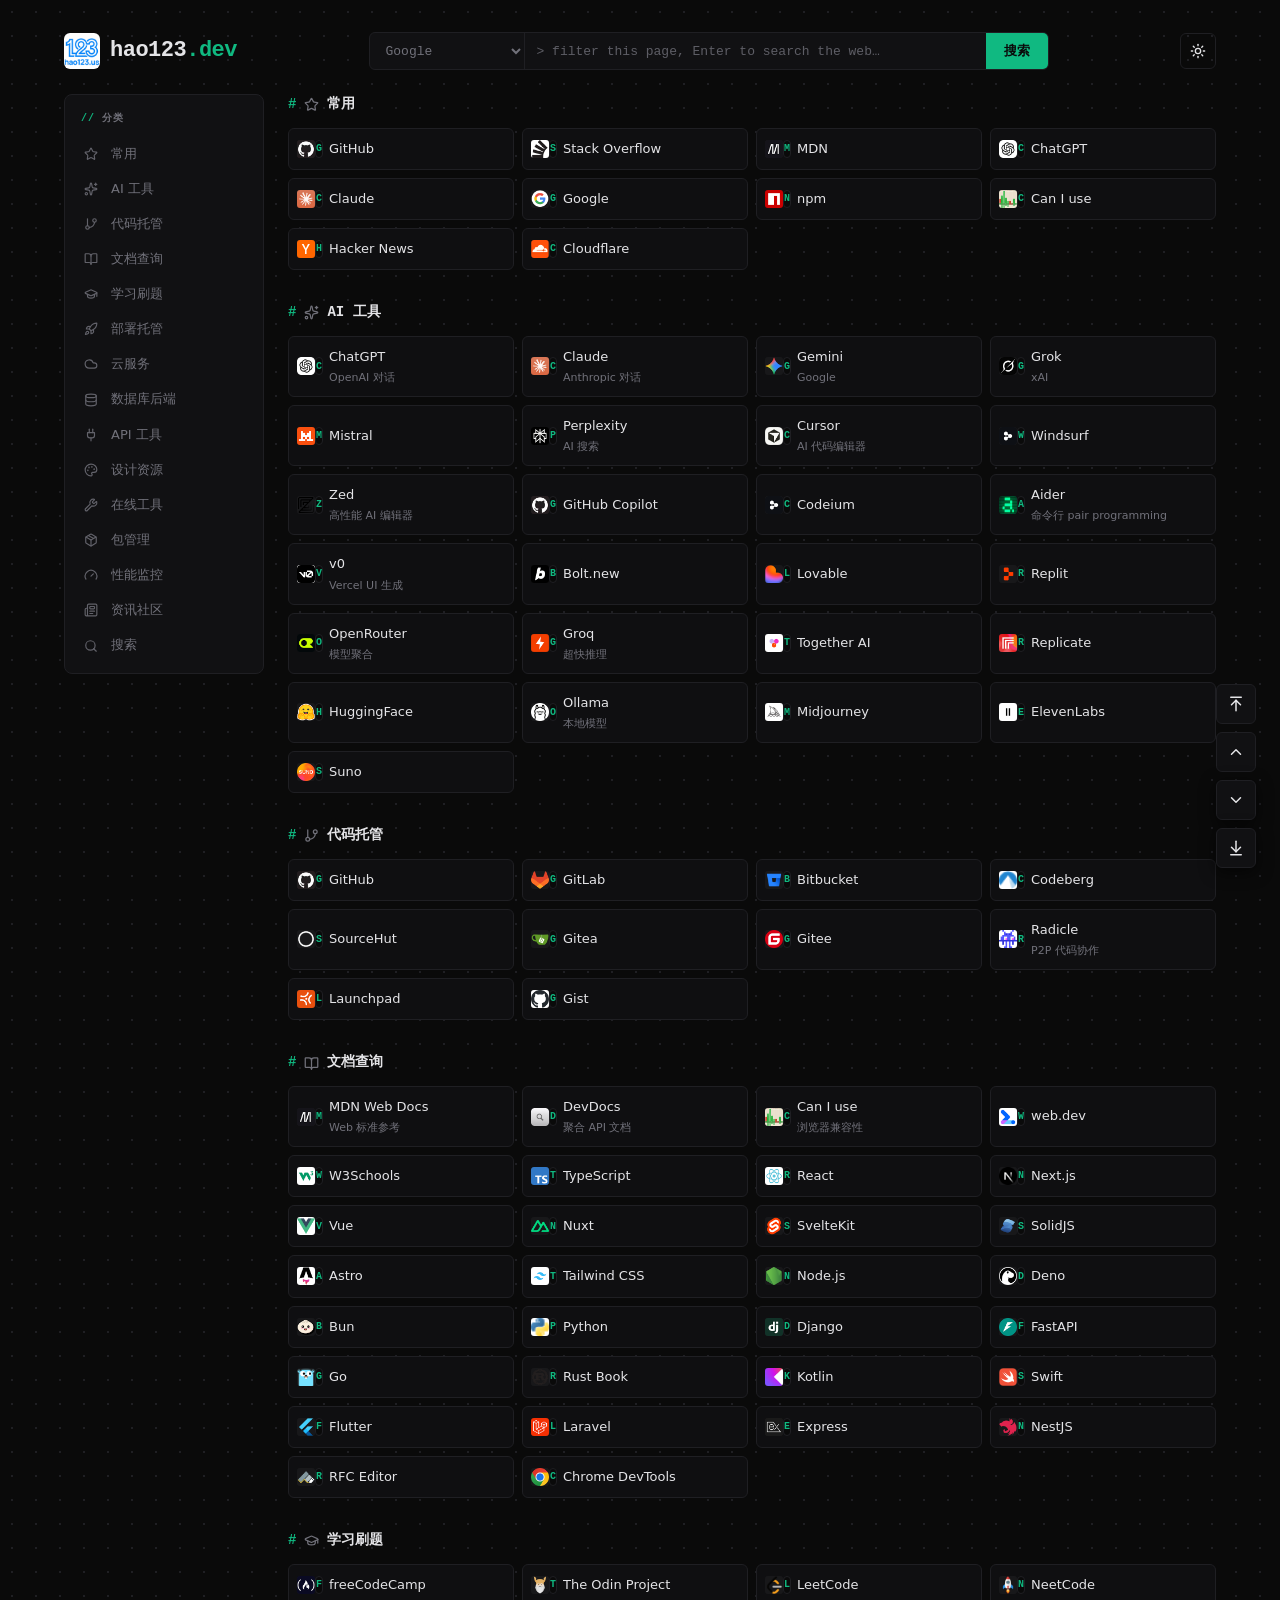
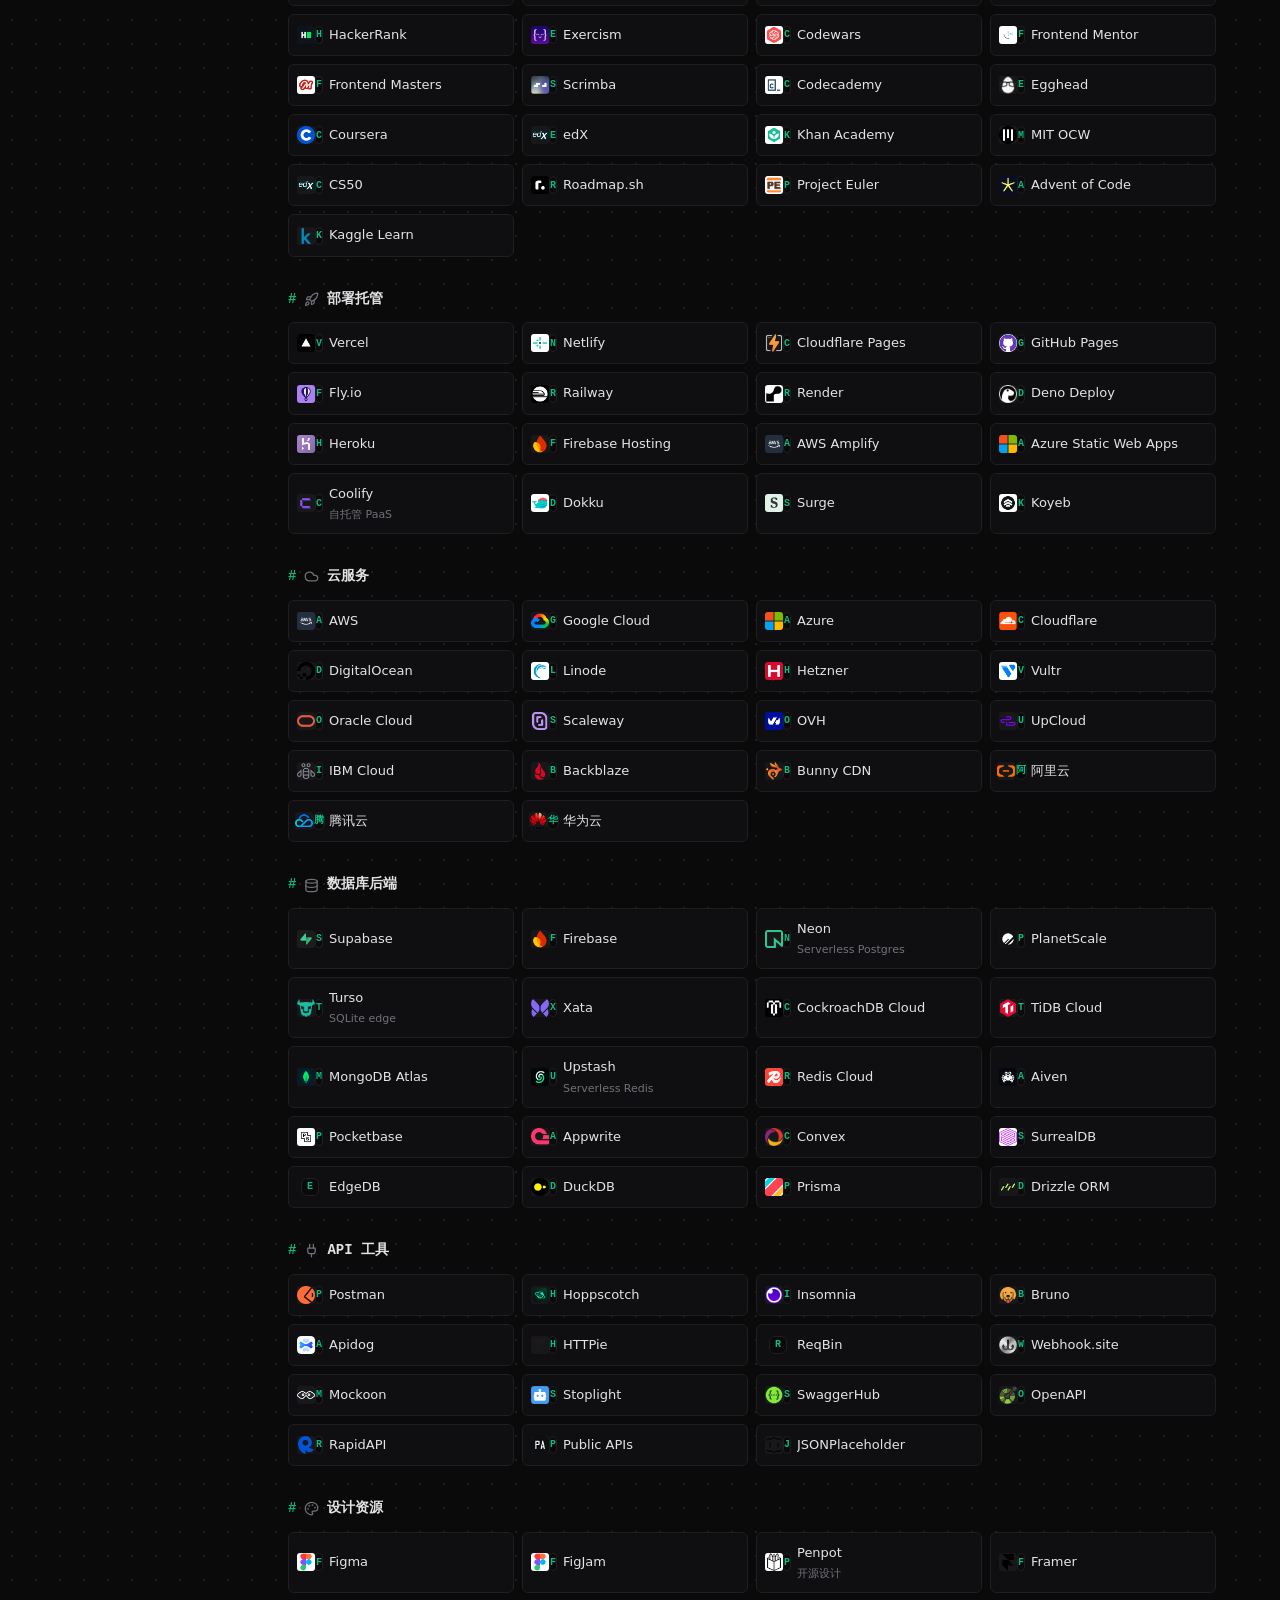
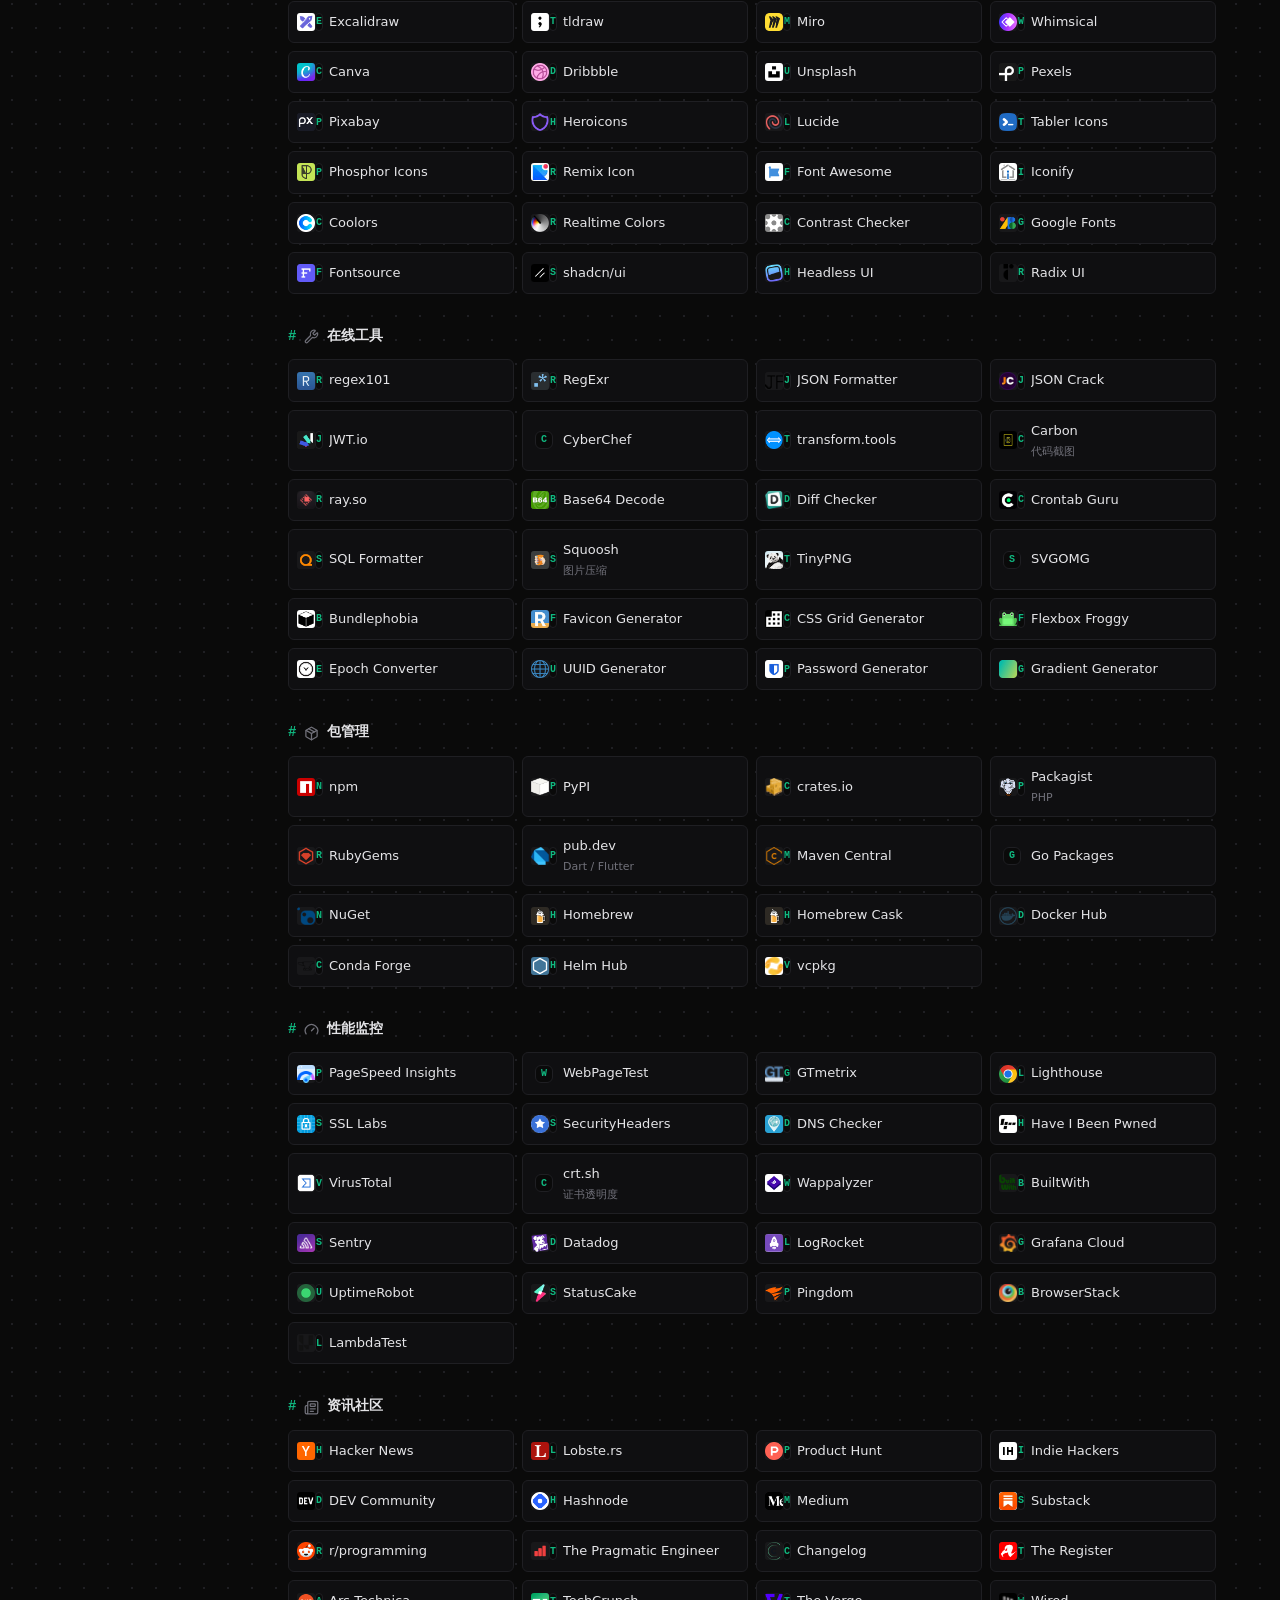
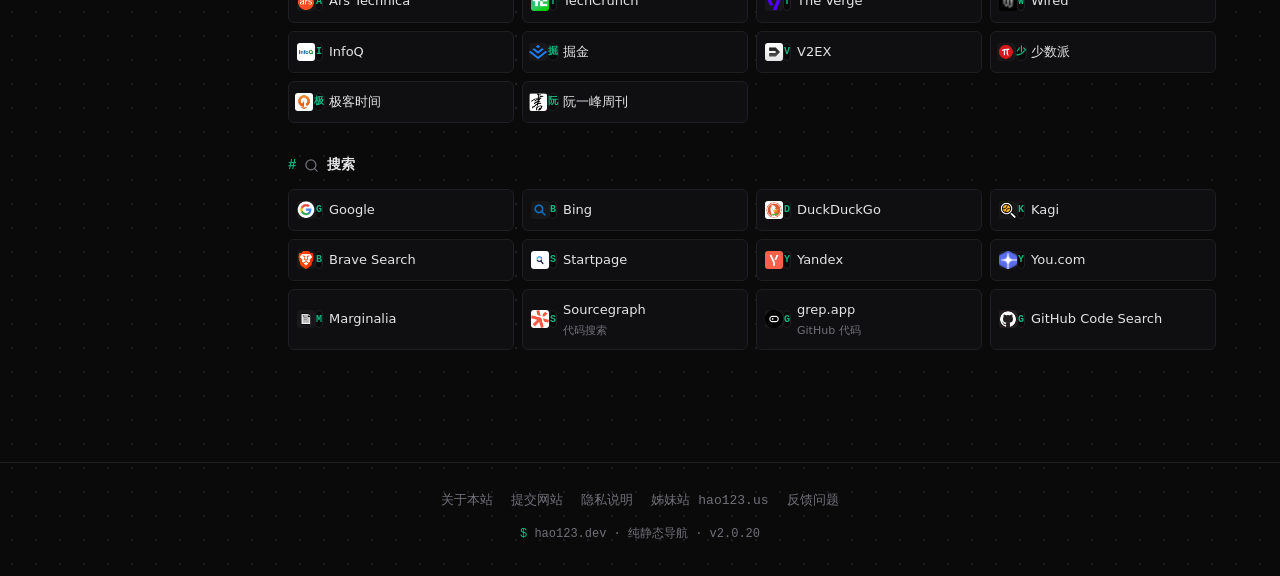
==== commit 087254cc: "同步 hao123.us 的访客视角优化：本页实时筛选、favicon 本地化、分类图标改 lucide SVG、补 meta/OG/h1/跳到内容/sitemap/robots、新增关于页与页脚链接" ====
--- a/index.html
+++ b/index.html
@@ -1,4 +1,4 @@
-<!DOCTYPE html><html lang="zh-CN"> <head><meta charset="UTF-8"><meta name="viewport" content="width=device-width, initial-scale=1.0"><meta name="description" content="一个简洁的个人导航站点"><link rel="icon" type="image/svg+xml" href="/favicon/favicon.svg"><link rel="icon" type="image/x-icon" href="/favicon/favicon.ico" sizes="any"><link rel="icon" type="image/png" sizes="96x96" href="/favicon/favicon-96x96.png"><link rel="apple-touch-icon" sizes="180x180" href="/favicon/apple-touch-icon.png"><link rel="manifest" href="/favicon/site.webmanifest"><title>hao123.dev — 个人导航</title><script>
+<!DOCTYPE html><html lang="zh-CN"> <head><meta charset="UTF-8"><meta name="viewport" content="width=device-width, initial-scale=1.0"><meta name="description" content="hao123.dev 开发者导航：精选程序员常用网站，涵盖 AI 工具、代码托管、文档手册、学习教程、部署托管、云服务、数据库、API、设计、工具、包管理、性能与技术资讯。"><link rel="canonical" href="https://hao123.dev/"><link rel="icon" type="image/svg+xml" href="/favicon/favicon.svg"><link rel="icon" type="image/x-icon" href="/favicon/favicon.ico" sizes="any"><link rel="icon" type="image/png" sizes="96x96" href="/favicon/favicon-96x96.png"><link rel="apple-touch-icon" sizes="180x180" href="/favicon/apple-touch-icon.png"><link rel="manifest" href="/favicon/site.webmanifest"><title>hao123.dev · 开发者导航 - 程序员常用网站一站直达</title><!-- Open Graph / Twitter --><meta property="og:type" content="website"><meta property="og:site_name" content="hao123.dev"><meta property="og:title" content="hao123.dev · 开发者导航 - 程序员常用网站一站直达"><meta property="og:description" content="hao123.dev 开发者导航：精选程序员常用网站，涵盖 AI 工具、代码托管、文档手册、学习教程、部署托管、云服务、数据库、API、设计、工具、包管理、性能与技术资讯。"><meta property="og:url" content="https://hao123.dev/"><meta property="og:image" content="https://hao123.dev/og.png"><meta property="og:image:width" content="1200"><meta property="og:image:height" content="630"><meta property="og:locale" content="zh_CN"><meta name="twitter:card" content="summary_large_image"><meta name="twitter:title" content="hao123.dev · 开发者导航 - 程序员常用网站一站直达"><meta name="twitter:description" content="hao123.dev 开发者导航：精选程序员常用网站，涵盖 AI 工具、代码托管、文档手册、学习教程、部署托管、云服务、数据库、API、设计、工具、包管理、性能与技术资讯。"><meta name="twitter:image" content="https://hao123.dev/og.png"><script>
       (function () {
         try {
           var saved = localStorage.getItem('theme');
@@ -13,7 +13,41 @@
       }
       gtag('js', new Date());
       gtag('config', 'G-NE12J1LT5P');
-    </script><link rel="stylesheet" href="/_astro/index.WcyFQPk2.css"></head> <body>  <header class="site-header"> <div class="container"> <div class="header-top"> <a class="logo" href="/" aria-label="hao123.dev 首页"> <img src="/logo.png" alt="hao123.dev" width="44" height="44"> <span class="logo-text">hao123<em>.dev</em></span> </a> <form class="search-form" id="search-form" target="_blank"> <select id="search-engine" aria-label="搜索引擎"> <option value="https://www.google.com/search?q=">Google</option> <option value="https://www.bing.com/search?q=">Bing</option> <option value="https://www.baidu.com/s?wd=">百度</option> <option value="https://duckduckgo.com/?q=">DuckDuckGo</option> </select> <input type="text" id="search-input" name="q" placeholder="> search the web..." autocomplete="off"> <button type="submit">搜索</button> </form> <button class="theme-toggle" id="theme-toggle" aria-label="切换主题" title="切换深色/浅色主题"> <span id="theme-icon">🌙</span> </button> </div> </div> </header> <script>
+    </script><link rel="stylesheet" href="/_astro/about.CAsAQM8I.css"></head> <body> <a class="skip-link" href="#main">跳到内容</a> <h1 class="visually-hidden">hao123.dev 开发者导航 · 程序员常用网站一站直达</h1>  <header class="site-header"> <div class="container"> <div class="header-top"> <a class="logo" href="/" aria-label="hao123.dev 首页"> <img src="/logo.png" alt="hao123.dev" width="44" height="44"> <span class="logo-text">hao123<em>.dev</em></span> </a> <form class="search-form" id="search-form" target="_blank"> <select id="search-engine" aria-label="搜索引擎"> <option value="https://www.google.com/search?q=">Google</option> <option value="https://github.com/search?q=">GitHub</option> <option value="https://stackoverflow.com/search?q=">Stack Overflow</option> <option value="https://developer.mozilla.org/en-US/search?q=">MDN</option> <option value="https://www.npmjs.com/search?q=">npm</option> <option value="https://www.bing.com/search?q=">Bing</option> <option value="https://duckduckgo.com/?q=">DuckDuckGo</option> <option value="https://www.youtube.com/results?search_query=">YouTube</option> </select> <input type="text" id="search-input" name="q" placeholder="> filter this page, Enter to search the web…" autocomplete="off" aria-label="筛选本页网站或搜索"> <button type="submit">搜索</button> </form> <button class="theme-toggle" id="theme-toggle" aria-label="切换深色/浅色主题" aria-pressed="false" title="切换深色/浅色主题"> <span class="theme-icon theme-icon-moon"><svg aria-hidden="true" focusable="false"
+  xmlns="http://www.w3.org/2000/svg"
+  width="24"
+  height="24"
+  viewBox="0 0 24 24"
+  fill="none"
+  stroke="currentColor"
+  stroke-width="2"
+  stroke-linecap="round"
+  stroke-linejoin="round"
+>
+  <path d="M20.985 12.486a9 9 0 1 1-9.473-9.472c.405-.022.617.46.402.803a6 6 0 0 0 8.268 8.268c.344-.215.825-.004.803.401" />
+</svg>
+</span> <span class="theme-icon theme-icon-sun"><svg aria-hidden="true" focusable="false"
+  xmlns="http://www.w3.org/2000/svg"
+  width="24"
+  height="24"
+  viewBox="0 0 24 24"
+  fill="none"
+  stroke="currentColor"
+  stroke-width="2"
+  stroke-linecap="round"
+  stroke-linejoin="round"
+>
+  <circle cx="12" cy="12" r="4" />
+  <path d="M12 2v2" />
+  <path d="M12 20v2" />
+  <path d="m4.93 4.93 1.41 1.41" />
+  <path d="m17.66 17.66 1.41 1.41" />
+  <path d="M2 12h2" />
+  <path d="M20 12h2" />
+  <path d="m6.34 17.66-1.41 1.41" />
+  <path d="m19.07 4.93-1.41 1.41" />
+</svg>
+</span> </button> </div> </div> </header> <script>
   (function () {
     const form = document.getElementById('search-form');
     const engineSel = document.getElementById('search-engine');
@@ -27,13 +61,96 @@
       window.open(url, '_blank', 'noopener');
     });
 
+    // 记住上次选的搜索引擎
+    try {
+      const savedEngine = localStorage.getItem('search-engine');
+      if (savedEngine && [...engineSel.options].some((o) => o.value === savedEngine)) {
+        engineSel.value = savedEngine;
+      }
+    } catch (e) {}
+    engineSel.addEventListener('change', () => {
+      try {
+        localStorage.setItem('search-engine', engineSel.value);
+      } catch (e) {}
+    });
+
+    // 站内实时筛选：输入即隐藏不匹配的卡片与空分类，回车仍走引擎搜索。
+    // 本脚本在 <main> 之前解析执行，必须等 DOM 就绪后再去找 .content。
+    const initFilter = () => {
+      const content = document.querySelector('.content');
+      if (!content) return;
+      const cards = Array.from(content.querySelectorAll('[data-site]'));
+      const sections = Array.from(content.querySelectorAll('[data-category]'));
+      let empty = null;
+
+      const ensureEmpty = () => {
+        if (empty) return empty;
+        empty = document.createElement('div');
+        empty.className = 'search-empty';
+        empty.hidden = true;
+        content.appendChild(empty);
+        return empty;
+      };
+
+      const applyFilter = (raw) => {
+        const q = raw.trim().toLowerCase();
+        if (!q) {
+          cards.forEach((c) => c.classList.remove('is-hidden'));
+          sections.forEach((s) => s.classList.remove('is-hidden'));
+          if (empty) empty.hidden = true;
+          return;
+        }
+        cards.forEach((c) => {
+          const hay = (c.getAttribute('data-search') || '').toLowerCase();
+          c.classList.toggle('is-hidden', !hay.includes(q));
+        });
+        let anyVisible = false;
+        sections.forEach((s) => {
+          const visible = s.querySelector('[data-site]:not(.is-hidden)') !== null;
+          s.classList.toggle('is-hidden', !visible);
+          if (visible) anyVisible = true;
+        });
+        const engineName =
+          engineSel.options[engineSel.selectedIndex]?.text || '搜索引擎';
+        const el = ensureEmpty();
+        el.hidden = anyVisible;
+        if (!anyVisible) {
+          el.innerHTML =
+            '没有匹配「<strong></strong>」的网站，按回车用 <strong></strong> 搜索';
+          el.querySelectorAll('strong')[0].textContent = raw.trim();
+          el.querySelectorAll('strong')[1].textContent = engineName;
+        }
+      };
+
+      input.addEventListener('input', (e) => applyFilter(e.target.value));
+      if (input.value) applyFilter(input.value);
+    };
+    if (document.readyState === 'loading') {
+      document.addEventListener('DOMContentLoaded', initFilter);
+    } else {
+      initFilter();
+    }
+
+    // 快捷键：按 / 聚焦搜索框，Esc 清空
+    document.addEventListener('keydown', (e) => {
+      const tag = (e.target.tagName || '').toLowerCase();
+      const typing = tag === 'input' || tag === 'textarea' || tag === 'select';
+      if (e.key === '/' && !typing) {
+        e.preventDefault();
+        input.focus();
+      } else if (e.key === 'Escape' && e.target === input) {
+        input.value = '';
+        input.dispatchEvent(new Event('input', { bubbles: true }));
+        input.blur();
+      }
+    });
+
     const toggle = document.getElementById('theme-toggle');
-    const icon = document.getElementById('theme-icon');
-    const updateIcon = () => {
-      icon.textContent =
-        document.documentElement.dataset.theme === 'dark' ? '☀️' : '🌙';
+    const sync = () => {
+      const dark = document.documentElement.dataset.theme === 'dark';
+      toggle.setAttribute('aria-pressed', dark ? 'true' : 'false');
     };
-    updateIcon();
+    sync();
     toggle.addEventListener('click', () => {
       const cur = document.documentElement.dataset.theme || 'dark';
       const next = cur === 'dark' ? 'light' : 'dark';
@@ -41,10 +158,234 @@
       try {
         localStorage.setItem('theme', next);
       } catch (e) {}
-      updateIcon();
+      sync();
     });
   })();
-</script> <div class="layout container"> <aside class="sidebar"> <div class="sidebar-inner"> <div class="sidebar-title">分类</div> <nav class="sidebar-nav"> <a class="sidebar-link" href="#hot" data-nav="hot"> <span class="sidebar-icon">⭐</span> <span class="sidebar-name">常用</span> </a><a class="sidebar-link" href="#ai" data-nav="ai"> <span class="sidebar-icon">🤖</span> <span class="sidebar-name">AI 工具</span> </a><a class="sidebar-link" href="#code" data-nav="code"> <span class="sidebar-icon">🐙</span> <span class="sidebar-name">代码托管</span> </a><a class="sidebar-link" href="#docs" data-nav="docs"> <span class="sidebar-icon">📚</span> <span class="sidebar-name">文档查询</span> </a><a class="sidebar-link" href="#learn" data-nav="learn"> <span class="sidebar-icon">🎓</span> <span class="sidebar-name">学习刷题</span> </a><a class="sidebar-link" href="#deploy" data-nav="deploy"> <span class="sidebar-icon">🚀</span> <span class="sidebar-name">部署托管</span> </a><a class="sidebar-link" href="#cloud" data-nav="cloud"> <span class="sidebar-icon">☁️</span> <span class="sidebar-name">云服务</span> </a><a class="sidebar-link" href="#db" data-nav="db"> <span class="sidebar-icon">🗄️</span> <span class="sidebar-name">数据库后端</span> </a><a class="sidebar-link" href="#api" data-nav="api"> <span class="sidebar-icon">🔌</span> <span class="sidebar-name">API 工具</span> </a><a class="sidebar-link" href="#design" data-nav="design"> <span class="sidebar-icon">🎨</span> <span class="sidebar-name">设计资源</span> </a><a class="sidebar-link" href="#tools" data-nav="tools"> <span class="sidebar-icon">🧰</span> <span class="sidebar-name">在线工具</span> </a><a class="sidebar-link" href="#package" data-nav="package"> <span class="sidebar-icon">📦</span> <span class="sidebar-name">包管理</span> </a><a class="sidebar-link" href="#perf" data-nav="perf"> <span class="sidebar-icon">📊</span> <span class="sidebar-name">性能监控</span> </a><a class="sidebar-link" href="#news" data-nav="news"> <span class="sidebar-icon">📰</span> <span class="sidebar-name">资讯社区</span> </a><a class="sidebar-link" href="#search" data-nav="search"> <span class="sidebar-icon">🔍</span> <span class="sidebar-name">搜索</span> </a> </nav> </div> </aside> <script>
+</script> <div class="layout container"> <aside class="sidebar"> <div class="sidebar-inner"> <div class="sidebar-title">分类</div> <nav class="sidebar-nav"> <a class="sidebar-link" href="#hot" data-nav="hot"> <span class="sidebar-icon"><svg aria-hidden="true" focusable="false"
+  xmlns="http://www.w3.org/2000/svg"
+  width="24"
+  height="24"
+  viewBox="0 0 24 24"
+  fill="none"
+  stroke="currentColor"
+  stroke-width="2"
+  stroke-linecap="round"
+  stroke-linejoin="round"
+>
+  <path d="M11.525 2.295a.53.53 0 0 1 .95 0l2.31 4.679a2.123 2.123 0 0 0 1.595 1.16l5.166.756a.53.53 0 0 1 .294.904l-3.736 3.638a2.123 2.123 0 0 0-.611 1.878l.882 5.14a.53.53 0 0 1-.771.56l-4.618-2.428a2.122 2.122 0 0 0-1.973 0L6.396 21.01a.53.53 0 0 1-.77-.56l.881-5.139a2.122 2.122 0 0 0-.611-1.879L2.16 9.795a.53.53 0 0 1 .294-.906l5.165-.755a2.122 2.122 0 0 0 1.597-1.16z" />
+</svg>
+</span> <span class="sidebar-name">常用</span> </a><a class="sidebar-link" href="#ai" data-nav="ai"> <span class="sidebar-icon"><svg aria-hidden="true" focusable="false"
+  xmlns="http://www.w3.org/2000/svg"
+  width="24"
+  height="24"
+  viewBox="0 0 24 24"
+  fill="none"
+  stroke="currentColor"
+  stroke-width="2"
+  stroke-linecap="round"
+  stroke-linejoin="round"
+>
+  <path d="M11.017 2.814a1 1 0 0 1 1.966 0l1.051 5.558a2 2 0 0 0 1.594 1.594l5.558 1.051a1 1 0 0 1 0 1.966l-5.558 1.051a2 2 0 0 0-1.594 1.594l-1.051 5.558a1 1 0 0 1-1.966 0l-1.051-5.558a2 2 0 0 0-1.594-1.594l-5.558-1.051a1 1 0 0 1 0-1.966l5.558-1.051a2 2 0 0 0 1.594-1.594z" />
+  <path d="M20 2v4" />
+  <path d="M22 4h-4" />
+  <circle cx="4" cy="20" r="2" />
+</svg>
+</span> <span class="sidebar-name">AI 工具</span> </a><a class="sidebar-link" href="#code" data-nav="code"> <span class="sidebar-icon"><svg aria-hidden="true" focusable="false"
+  xmlns="http://www.w3.org/2000/svg"
+  width="24"
+  height="24"
+  viewBox="0 0 24 24"
+  fill="none"
+  stroke="currentColor"
+  stroke-width="2"
+  stroke-linecap="round"
+  stroke-linejoin="round"
+>
+  <line x1="6" x2="6" y1="3" y2="15" />
+  <circle cx="18" cy="6" r="3" />
+  <circle cx="6" cy="18" r="3" />
+  <path d="M18 9a9 9 0 0 1-9 9" />
+</svg>
+</span> <span class="sidebar-name">代码托管</span> </a><a class="sidebar-link" href="#docs" data-nav="docs"> <span class="sidebar-icon"><svg aria-hidden="true" focusable="false"
+  xmlns="http://www.w3.org/2000/svg"
+  width="24"
+  height="24"
+  viewBox="0 0 24 24"
+  fill="none"
+  stroke="currentColor"
+  stroke-width="2"
+  stroke-linecap="round"
+  stroke-linejoin="round"
+>
+  <path d="M12 7v14" />
+  <path d="M3 18a1 1 0 0 1-1-1V4a1 1 0 0 1 1-1h5a4 4 0 0 1 4 4 4 4 0 0 1 4-4h5a1 1 0 0 1 1 1v13a1 1 0 0 1-1 1h-6a3 3 0 0 0-3 3 3 3 0 0 0-3-3z" />
+</svg>
+</span> <span class="sidebar-name">文档查询</span> </a><a class="sidebar-link" href="#learn" data-nav="learn"> <span class="sidebar-icon"><svg aria-hidden="true" focusable="false"
+  xmlns="http://www.w3.org/2000/svg"
+  width="24"
+  height="24"
+  viewBox="0 0 24 24"
+  fill="none"
+  stroke="currentColor"
+  stroke-width="2"
+  stroke-linecap="round"
+  stroke-linejoin="round"
+>
+  <path d="M21.42 10.922a1 1 0 0 0-.019-1.838L12.83 5.18a2 2 0 0 0-1.66 0L2.6 9.08a1 1 0 0 0 0 1.832l8.57 3.908a2 2 0 0 0 1.66 0z" />
+  <path d="M22 10v6" />
+  <path d="M6 12.5V16a6 3 0 0 0 12 0v-3.5" />
+</svg>
+</span> <span class="sidebar-name">学习刷题</span> </a><a class="sidebar-link" href="#deploy" data-nav="deploy"> <span class="sidebar-icon"><svg aria-hidden="true" focusable="false"
+  xmlns="http://www.w3.org/2000/svg"
+  width="24"
+  height="24"
+  viewBox="0 0 24 24"
+  fill="none"
+  stroke="currentColor"
+  stroke-width="2"
+  stroke-linecap="round"
+  stroke-linejoin="round"
+>
+  <path d="M4.5 16.5c-1.5 1.26-2 5-2 5s3.74-.5 5-2c.71-.84.7-2.13-.09-2.91a2.18 2.18 0 0 0-2.91-.09z" />
+  <path d="m12 15-3-3a22 22 0 0 1 2-3.95A12.88 12.88 0 0 1 22 2c0 2.72-.78 7.5-6 11a22.35 22.35 0 0 1-4 2z" />
+  <path d="M9 12H4s.55-3.03 2-4c1.62-1.08 5 0 5 0" />
+  <path d="M12 15v5s3.03-.55 4-2c1.08-1.62 0-5 0-5" />
+</svg>
+</span> <span class="sidebar-name">部署托管</span> </a><a class="sidebar-link" href="#cloud" data-nav="cloud"> <span class="sidebar-icon"><svg aria-hidden="true" focusable="false"
+  xmlns="http://www.w3.org/2000/svg"
+  width="24"
+  height="24"
+  viewBox="0 0 24 24"
+  fill="none"
+  stroke="currentColor"
+  stroke-width="2"
+  stroke-linecap="round"
+  stroke-linejoin="round"
+>
+  <path d="M17.5 19H9a7 7 0 1 1 6.71-9h1.79a4.5 4.5 0 1 1 0 9Z" />
+</svg>
+</span> <span class="sidebar-name">云服务</span> </a><a class="sidebar-link" href="#db" data-nav="db"> <span class="sidebar-icon"><svg aria-hidden="true" focusable="false"
+  xmlns="http://www.w3.org/2000/svg"
+  width="24"
+  height="24"
+  viewBox="0 0 24 24"
+  fill="none"
+  stroke="currentColor"
+  stroke-width="2"
+  stroke-linecap="round"
+  stroke-linejoin="round"
+>
+  <ellipse cx="12" cy="5" rx="9" ry="3" />
+  <path d="M3 5V19A9 3 0 0 0 21 19V5" />
+  <path d="M3 12A9 3 0 0 0 21 12" />
+</svg>
+</span> <span class="sidebar-name">数据库后端</span> </a><a class="sidebar-link" href="#api" data-nav="api"> <span class="sidebar-icon"><svg aria-hidden="true" focusable="false"
+  xmlns="http://www.w3.org/2000/svg"
+  width="24"
+  height="24"
+  viewBox="0 0 24 24"
+  fill="none"
+  stroke="currentColor"
+  stroke-width="2"
+  stroke-linecap="round"
+  stroke-linejoin="round"
+>
+  <path d="M12 22v-5" />
+  <path d="M9 8V2" />
+  <path d="M15 8V2" />
+  <path d="M18 8v5a4 4 0 0 1-4 4h-4a4 4 0 0 1-4-4V8Z" />
+</svg>
+</span> <span class="sidebar-name">API 工具</span> </a><a class="sidebar-link" href="#design" data-nav="design"> <span class="sidebar-icon"><svg aria-hidden="true" focusable="false"
+  xmlns="http://www.w3.org/2000/svg"
+  width="24"
+  height="24"
+  viewBox="0 0 24 24"
+  fill="none"
+  stroke="currentColor"
+  stroke-width="2"
+  stroke-linecap="round"
+  stroke-linejoin="round"
+>
+  <path d="M12 22a1 1 0 0 1 0-20 10 9 0 0 1 10 9 5 5 0 0 1-5 5h-2.25a1.75 1.75 0 0 0-1.4 2.8l.3.4a1.75 1.75 0 0 1-1.4 2.8z" />
+  <circle cx="13.5" cy="6.5" r=".5" fill="currentColor" />
+  <circle cx="17.5" cy="10.5" r=".5" fill="currentColor" />
+  <circle cx="6.5" cy="12.5" r=".5" fill="currentColor" />
+  <circle cx="8.5" cy="7.5" r=".5" fill="currentColor" />
+</svg>
+</span> <span class="sidebar-name">设计资源</span> </a><a class="sidebar-link" href="#tools" data-nav="tools"> <span class="sidebar-icon"><svg aria-hidden="true" focusable="false"
+  xmlns="http://www.w3.org/2000/svg"
+  width="24"
+  height="24"
+  viewBox="0 0 24 24"
+  fill="none"
+  stroke="currentColor"
+  stroke-width="2"
+  stroke-linecap="round"
+  stroke-linejoin="round"
+>
+  <path d="M14.7 6.3a1 1 0 0 0 0 1.4l1.6 1.6a1 1 0 0 0 1.4 0l3.106-3.105c.32-.322.863-.22.983.218a6 6 0 0 1-8.259 7.057l-7.91 7.91a1 1 0 0 1-2.999-3l7.91-7.91a6 6 0 0 1 7.057-8.259c.438.12.54.662.219.984z" />
+</svg>
+</span> <span class="sidebar-name">在线工具</span> </a><a class="sidebar-link" href="#package" data-nav="package"> <span class="sidebar-icon"><svg aria-hidden="true" focusable="false"
+  xmlns="http://www.w3.org/2000/svg"
+  width="24"
+  height="24"
+  viewBox="0 0 24 24"
+  fill="none"
+  stroke="currentColor"
+  stroke-width="2"
+  stroke-linecap="round"
+  stroke-linejoin="round"
+>
+  <path d="M11 21.73a2 2 0 0 0 2 0l7-4A2 2 0 0 0 21 16V8a2 2 0 0 0-1-1.73l-7-4a2 2 0 0 0-2 0l-7 4A2 2 0 0 0 3 8v8a2 2 0 0 0 1 1.73z" />
+  <path d="M12 22V12" />
+  <polyline points="3.29 7 12 12 20.71 7" />
+  <path d="m7.5 4.27 9 5.15" />
+</svg>
+</span> <span class="sidebar-name">包管理</span> </a><a class="sidebar-link" href="#perf" data-nav="perf"> <span class="sidebar-icon"><svg aria-hidden="true" focusable="false"
+  xmlns="http://www.w3.org/2000/svg"
+  width="24"
+  height="24"
+  viewBox="0 0 24 24"
+  fill="none"
+  stroke="currentColor"
+  stroke-width="2"
+  stroke-linecap="round"
+  stroke-linejoin="round"
+>
+  <path d="m12 14 4-4" />
+  <path d="M3.34 19a10 10 0 1 1 17.32 0" />
+</svg>
+</span> <span class="sidebar-name">性能监控</span> </a><a class="sidebar-link" href="#news" data-nav="news"> <span class="sidebar-icon"><svg aria-hidden="true" focusable="false"
+  xmlns="http://www.w3.org/2000/svg"
+  width="24"
+  height="24"
+  viewBox="0 0 24 24"
+  fill="none"
+  stroke="currentColor"
+  stroke-width="2"
+  stroke-linecap="round"
+  stroke-linejoin="round"
+>
+  <path d="M15 18h-5" />
+  <path d="M18 14h-8" />
+  <path d="M4 22h16a2 2 0 0 0 2-2V4a2 2 0 0 0-2-2H8a2 2 0 0 0-2 2v16a2 2 0 0 1-4 0v-9a2 2 0 0 1 2-2h2" />
+  <rect width="8" height="4" x="10" y="6" rx="1" />
+</svg>
+</span> <span class="sidebar-name">资讯社区</span> </a><a class="sidebar-link" href="#search" data-nav="search"> <span class="sidebar-icon"><svg aria-hidden="true" focusable="false"
+  xmlns="http://www.w3.org/2000/svg"
+  width="24"
+  height="24"
+  viewBox="0 0 24 24"
+  fill="none"
+  stroke="currentColor"
+  stroke-width="2"
+  stroke-linecap="round"
+  stroke-linejoin="round"
+>
+  <path d="m21 21-4.34-4.34" />
+  <circle cx="11" cy="11" r="8" />
+</svg>
+</span> <span class="sidebar-name">搜索</span> </a> </nav> </div> </aside> <script>
   (function () {
     const links = Array.from(document.querySelectorAll('[data-nav]'));
     const sections = links
@@ -84,42 +425,260 @@
 
     if (sections[0]) setActive(sections[0].id);
   })();
-</script> <main class="content"> <section class="category" data-category id="hot"> <h2 class="category-title"> <span class="icon">⭐</span> <span>常用</span> </h2> <div class="sites-grid"> <a class="site-card" href="https://github.com/" target="_blank" rel="noopener noreferrer" data-site data-search="GitHub "> <img class="site-favicon" src="https://www.google.com/s2/favicons?sz=64&domain=github.com" alt="" width="22" height="22" loading="lazy" decoding="async" referrerpolicy="no-referrer"> <div class="site-info"> <div class="site-name">GitHub</div>  </div> </a><a class="site-card" href="https://stackoverflow.com/" target="_blank" rel="noopener noreferrer" data-site data-search="Stack Overflow "> <img class="site-favicon" src="https://www.google.com/s2/favicons?sz=64&domain=stackoverflow.com" alt="" width="22" height="22" loading="lazy" decoding="async" referrerpolicy="no-referrer"> <div class="site-info"> <div class="site-name">Stack Overflow</div>  </div> </a><a class="site-card" href="https://developer.mozilla.org/" target="_blank" rel="noopener noreferrer" data-site data-search="MDN "> <img class="site-favicon" src="https://www.google.com/s2/favicons?sz=64&domain=developer.mozilla.org" alt="" width="22" height="22" loading="lazy" decoding="async" referrerpolicy="no-referrer"> <div class="site-info"> <div class="site-name">MDN</div>  </div> </a><a class="site-card" href="https://chat.openai.com/" target="_blank" rel="noopener noreferrer" data-site data-search="ChatGPT "> <img class="site-favicon" src="https://www.google.com/s2/favicons?sz=64&domain=chat.openai.com" alt="" width="22" height="22" loading="lazy" decoding="async" referrerpolicy="no-referrer"> <div class="site-info"> <div class="site-name">ChatGPT</div>  </div> </a><a class="site-card" href="https://claude.ai/" target="_blank" rel="noopener noreferrer" data-site data-search="Claude "> <img class="site-favicon" src="https://www.google.com/s2/favicons?sz=64&domain=claude.ai" alt="" width="22" height="22" loading="lazy" decoding="async" referrerpolicy="no-referrer"> <div class="site-info"> <div class="site-name">Claude</div>  </div> </a><a class="site-card" href="https://www.google.com/" target="_blank" rel="noopener noreferrer" data-site data-search="Google "> <img class="site-favicon" src="https://www.google.com/s2/favicons?sz=64&domain=www.google.com" alt="" width="22" height="22" loading="lazy" decoding="async" referrerpolicy="no-referrer"> <div class="site-info"> <div class="site-name">Google</div>  </div> </a><a class="site-card" href="https://www.npmjs.com/" target="_blank" rel="noopener noreferrer" data-site data-search="npm "> <img class="site-favicon" src="https://www.google.com/s2/favicons?sz=64&domain=www.npmjs.com" alt="" width="22" height="22" loading="lazy" decoding="async" referrerpolicy="no-referrer"> <div class="site-info"> <div class="site-name">npm</div>  </div> </a><a class="site-card" href="https://caniuse.com/" target="_blank" rel="noopener noreferrer" data-site data-search="Can I use "> <img class="site-favicon" src="https://www.google.com/s2/favicons?sz=64&domain=caniuse.com" alt="" width="22" height="22" loading="lazy" decoding="async" referrerpolicy="no-referrer"> <div class="site-info"> <div class="site-name">Can I use</div>  </div> </a><a class="site-card" href="https://news.ycombinator.com/" target="_blank" rel="noopener noreferrer" data-site data-search="Hacker News "> <img class="site-favicon" src="https://www.google.com/s2/favicons?sz=64&domain=news.ycombinator.com" alt="" width="22" height="22" loading="lazy" decoding="async" referrerpolicy="no-referrer"> <div class="site-info"> <div class="site-name">Hacker News</div>  </div> </a><a class="site-card" href="https://www.cloudflare.com/" target="_blank" rel="noopener noreferrer" data-site data-search="Cloudflare "> <img class="site-favicon" src="https://www.google.com/s2/favicons?sz=64&domain=www.cloudflare.com" alt="" width="22" height="22" loading="lazy" decoding="async" referrerpolicy="no-referrer"> <div class="site-info"> <div class="site-name">Cloudflare</div>  </div> </a> </div> </section><section class="category" data-category id="ai"> <h2 class="category-title"> <span class="icon">🤖</span> <span>AI 工具</span> </h2> <div class="sites-grid"> <a class="site-card" href="https://chat.openai.com/" target="_blank" rel="noopener noreferrer" data-site data-search="ChatGPT OpenAI 对话"> <img class="site-favicon" src="https://www.google.com/s2/favicons?sz=64&domain=chat.openai.com" alt="" width="22" height="22" loading="lazy" decoding="async" referrerpolicy="no-referrer"> <div class="site-info"> <div class="site-name">ChatGPT</div> <div class="site-desc">OpenAI 对话</div> </div> </a><a class="site-card" href="https://claude.ai/" target="_blank" rel="noopener noreferrer" data-site data-search="Claude Anthropic 对话"> <img class="site-favicon" src="https://www.google.com/s2/favicons?sz=64&domain=claude.ai" alt="" width="22" height="22" loading="lazy" decoding="async" referrerpolicy="no-referrer"> <div class="site-info"> <div class="site-name">Claude</div> <div class="site-desc">Anthropic 对话</div> </div> </a><a class="site-card" href="https://gemini.google.com/" target="_blank" rel="noopener noreferrer" data-site data-search="Gemini Google"> <img class="site-favicon" src="https://www.google.com/s2/favicons?sz=64&domain=gemini.google.com" alt="" width="22" height="22" loading="lazy" decoding="async" referrerpolicy="no-referrer"> <div class="site-info"> <div class="site-name">Gemini</div> <div class="site-desc">Google</div> </div> </a><a class="site-card" href="https://grok.com/" target="_blank" rel="noopener noreferrer" data-site data-search="Grok xAI"> <img class="site-favicon" src="https://www.google.com/s2/favicons?sz=64&domain=grok.com" alt="" width="22" height="22" loading="lazy" decoding="async" referrerpolicy="no-referrer"> <div class="site-info"> <div class="site-name">Grok</div> <div class="site-desc">xAI</div> </div> </a><a class="site-card" href="https://chat.mistral.ai/" target="_blank" rel="noopener noreferrer" data-site data-search="Mistral "> <img class="site-favicon" src="https://www.google.com/s2/favicons?sz=64&domain=chat.mistral.ai" alt="" width="22" height="22" loading="lazy" decoding="async" referrerpolicy="no-referrer"> <div class="site-info"> <div class="site-name">Mistral</div>  </div> </a><a class="site-card" href="https://www.perplexity.ai/" target="_blank" rel="noopener noreferrer" data-site data-search="Perplexity AI 搜索"> <img class="site-favicon" src="https://www.google.com/s2/favicons?sz=64&domain=www.perplexity.ai" alt="" width="22" height="22" loading="lazy" decoding="async" referrerpolicy="no-referrer"> <div class="site-info"> <div class="site-name">Perplexity</div> <div class="site-desc">AI 搜索</div> </div> </a><a class="site-card" href="https://cursor.com/" target="_blank" rel="noopener noreferrer" data-site data-search="Cursor AI 代码编辑器"> <img class="site-favicon" src="https://www.google.com/s2/favicons?sz=64&domain=cursor.com" alt="" width="22" height="22" loading="lazy" decoding="async" referrerpolicy="no-referrer"> <div class="site-info"> <div class="site-name">Cursor</div> <div class="site-desc">AI 代码编辑器</div> </div> </a><a class="site-card" href="https://windsurf.com/" target="_blank" rel="noopener noreferrer" data-site data-search="Windsurf "> <img class="site-favicon" src="https://www.google.com/s2/favicons?sz=64&domain=windsurf.com" alt="" width="22" height="22" loading="lazy" decoding="async" referrerpolicy="no-referrer"> <div class="site-info"> <div class="site-name">Windsurf</div>  </div> </a><a class="site-card" href="https://zed.dev/" target="_blank" rel="noopener noreferrer" data-site data-search="Zed 高性能 AI 编辑器"> <img class="site-favicon" src="https://www.google.com/s2/favicons?sz=64&domain=zed.dev" alt="" width="22" height="22" loading="lazy" decoding="async" referrerpolicy="no-referrer"> <div class="site-info"> <div class="site-name">Zed</div> <div class="site-desc">高性能 AI 编辑器</div> </div> </a><a class="site-card" href="https://github.com/features/copilot" target="_blank" rel="noopener noreferrer" data-site data-search="GitHub Copilot "> <img class="site-favicon" src="https://www.google.com/s2/favicons?sz=64&domain=github.com" alt="" width="22" height="22" loading="lazy" decoding="async" referrerpolicy="no-referrer"> <div class="site-info"> <div class="site-name">GitHub Copilot</div>  </div> </a><a class="site-card" href="https://codeium.com/" target="_blank" rel="noopener noreferrer" data-site data-search="Codeium "> <img class="site-favicon" src="https://www.google.com/s2/favicons?sz=64&domain=codeium.com" alt="" width="22" height="22" loading="lazy" decoding="async" referrerpolicy="no-referrer"> <div class="site-info"> <div class="site-name">Codeium</div>  </div> </a><a class="site-card" href="https://aider.chat/" target="_blank" rel="noopener noreferrer" data-site data-search="Aider 命令行 pair programming"> <img class="site-favicon" src="https://www.google.com/s2/favicons?sz=64&domain=aider.chat" alt="" width="22" height="22" loading="lazy" decoding="async" referrerpolicy="no-referrer"> <div class="site-info"> <div class="site-name">Aider</div> <div class="site-desc">命令行 pair programming</div> </div> </a><a class="site-card" href="https://v0.dev/" target="_blank" rel="noopener noreferrer" data-site data-search="v0 Vercel UI 生成"> <img class="site-favicon" src="https://www.google.com/s2/favicons?sz=64&domain=v0.dev" alt="" width="22" height="22" loading="lazy" decoding="async" referrerpolicy="no-referrer"> <div class="site-info"> <div class="site-name">v0</div> <div class="site-desc">Vercel UI 生成</div> </div> </a><a class="site-card" href="https://bolt.new/" target="_blank" rel="noopener noreferrer" data-site data-search="Bolt.new "> <img class="site-favicon" src="https://www.google.com/s2/favicons?sz=64&domain=bolt.new" alt="" width="22" height="22" loading="lazy" decoding="async" referrerpolicy="no-referrer"> <div class="site-info"> <div class="site-name">Bolt.new</div>  </div> </a><a class="site-card" href="https://lovable.dev/" target="_blank" rel="noopener noreferrer" data-site data-search="Lovable "> <img class="site-favicon" src="https://www.google.com/s2/favicons?sz=64&domain=lovable.dev" alt="" width="22" height="22" loading="lazy" decoding="async" referrerpolicy="no-referrer"> <div class="site-info"> <div class="site-name">Lovable</div>  </div> </a><a class="site-card" href="https://replit.com/" target="_blank" rel="noopener noreferrer" data-site data-search="Replit "> <img class="site-favicon" src="https://www.google.com/s2/favicons?sz=64&domain=replit.com" alt="" width="22" height="22" loading="lazy" decoding="async" referrerpolicy="no-referrer"> <div class="site-info"> <div class="site-name">Replit</div>  </div> </a><a class="site-card" href="https://openrouter.ai/" target="_blank" rel="noopener noreferrer" data-site data-search="OpenRouter 模型聚合"> <img class="site-favicon" src="https://www.google.com/s2/favicons?sz=64&domain=openrouter.ai" alt="" width="22" height="22" loading="lazy" decoding="async" referrerpolicy="no-referrer"> <div class="site-info"> <div class="site-name">OpenRouter</div> <div class="site-desc">模型聚合</div> </div> </a><a class="site-card" href="https://groq.com/" target="_blank" rel="noopener noreferrer" data-site data-search="Groq 超快推理"> <img class="site-favicon" src="https://www.google.com/s2/favicons?sz=64&domain=groq.com" alt="" width="22" height="22" loading="lazy" decoding="async" referrerpolicy="no-referrer"> <div class="site-info"> <div class="site-name">Groq</div> <div class="site-desc">超快推理</div> </div> </a><a class="site-card" href="https://www.together.ai/" target="_blank" rel="noopener noreferrer" data-site data-search="Together AI "> <img class="site-favicon" src="https://www.google.com/s2/favicons?sz=64&domain=www.together.ai" alt="" width="22" height="22" loading="lazy" decoding="async" referrerpolicy="no-referrer"> <div class="site-info"> <div class="site-name">Together AI</div>  </div> </a><a class="site-card" href="https://replicate.com/" target="_blank" rel="noopener noreferrer" data-site data-search="Replicate "> <img class="site-favicon" src="https://www.google.com/s2/favicons?sz=64&domain=replicate.com" alt="" width="22" height="22" loading="lazy" decoding="async" referrerpolicy="no-referrer"> <div class="site-info"> <div class="site-name">Replicate</div>  </div> </a><a class="site-card" href="https://huggingface.co/" target="_blank" rel="noopener noreferrer" data-site data-search="HuggingFace "> <img class="site-favicon" src="https://www.google.com/s2/favicons?sz=64&domain=huggingface.co" alt="" width="22" height="22" loading="lazy" decoding="async" referrerpolicy="no-referrer"> <div class="site-info"> <div class="site-name">HuggingFace</div>  </div> </a><a class="site-card" href="https://ollama.com/" target="_blank" rel="noopener noreferrer" data-site data-search="Ollama 本地模型"> <img class="site-favicon" src="https://www.google.com/s2/favicons?sz=64&domain=ollama.com" alt="" width="22" height="22" loading="lazy" decoding="async" referrerpolicy="no-referrer"> <div class="site-info"> <div class="site-name">Ollama</div> <div class="site-desc">本地模型</div> </div> </a><a class="site-card" href="https://www.midjourney.com/" target="_blank" rel="noopener noreferrer" data-site data-search="Midjourney "> <img class="site-favicon" src="https://www.google.com/s2/favicons?sz=64&domain=www.midjourney.com" alt="" width="22" height="22" loading="lazy" decoding="async" referrerpolicy="no-referrer"> <div class="site-info"> <div class="site-name">Midjourney</div>  </div> </a><a class="site-card" href="https://elevenlabs.io/" target="_blank" rel="noopener noreferrer" data-site data-search="ElevenLabs "> <img class="site-favicon" src="https://www.google.com/s2/favicons?sz=64&domain=elevenlabs.io" alt="" width="22" height="22" loading="lazy" decoding="async" referrerpolicy="no-referrer"> <div class="site-info"> <div class="site-name">ElevenLabs</div>  </div> </a><a class="site-card" href="https://suno.com/" target="_blank" rel="noopener noreferrer" data-site data-search="Suno "> <img class="site-favicon" src="https://www.google.com/s2/favicons?sz=64&domain=suno.com" alt="" width="22" height="22" loading="lazy" decoding="async" referrerpolicy="no-referrer"> <div class="site-info"> <div class="site-name">Suno</div>  </div> </a> </div> </section><section class="category" data-category id="code"> <h2 class="category-title"> <span class="icon">🐙</span> <span>代码托管</span> </h2> <div class="sites-grid"> <a class="site-card" href="https://github.com/" target="_blank" rel="noopener noreferrer" data-site data-search="GitHub "> <img class="site-favicon" src="https://www.google.com/s2/favicons?sz=64&domain=github.com" alt="" width="22" height="22" loading="lazy" decoding="async" referrerpolicy="no-referrer"> <div class="site-info"> <div class="site-name">GitHub</div>  </div> </a><a class="site-card" href="https://gitlab.com/" target="_blank" rel="noopener noreferrer" data-site data-search="GitLab "> <img class="site-favicon" src="https://www.google.com/s2/favicons?sz=64&domain=gitlab.com" alt="" width="22" height="22" loading="lazy" decoding="async" referrerpolicy="no-referrer"> <div class="site-info"> <div class="site-name">GitLab</div>  </div> </a><a class="site-card" href="https://bitbucket.org/" target="_blank" rel="noopener noreferrer" data-site data-search="Bitbucket "> <img class="site-favicon" src="https://www.google.com/s2/favicons?sz=64&domain=bitbucket.org" alt="" width="22" height="22" loading="lazy" decoding="async" referrerpolicy="no-referrer"> <div class="site-info"> <div class="site-name">Bitbucket</div>  </div> </a><a class="site-card" href="https://codeberg.org/" target="_blank" rel="noopener noreferrer" data-site data-search="Codeberg "> <img class="site-favicon" src="https://www.google.com/s2/favicons?sz=64&domain=codeberg.org" alt="" width="22" height="22" loading="lazy" decoding="async" referrerpolicy="no-referrer"> <div class="site-info"> <div class="site-name">Codeberg</div>  </div> </a><a class="site-card" href="https://sr.ht/" target="_blank" rel="noopener noreferrer" data-site data-search="SourceHut "> <img class="site-favicon" src="https://www.google.com/s2/favicons?sz=64&domain=sr.ht" alt="" width="22" height="22" loading="lazy" decoding="async" referrerpolicy="no-referrer"> <div class="site-info"> <div class="site-name">SourceHut</div>  </div> </a><a class="site-card" href="https://gitea.com/" target="_blank" rel="noopener noreferrer" data-site data-search="Gitea "> <img class="site-favicon" src="https://www.google.com/s2/favicons?sz=64&domain=gitea.com" alt="" width="22" height="22" loading="lazy" decoding="async" referrerpolicy="no-referrer"> <div class="site-info"> <div class="site-name">Gitea</div>  </div> </a><a class="site-card" href="https://gitee.com/" target="_blank" rel="noopener noreferrer" data-site data-search="Gitee "> <img class="site-favicon" src="https://www.google.com/s2/favicons?sz=64&domain=gitee.com" alt="" width="22" height="22" loading="lazy" decoding="async" referrerpolicy="no-referrer"> <div class="site-info"> <div class="site-name">Gitee</div>  </div> </a><a class="site-card" href="https://radicle.xyz/" target="_blank" rel="noopener noreferrer" data-site data-search="Radicle P2P 代码协作"> <img class="site-favicon" src="https://www.google.com/s2/favicons?sz=64&domain=radicle.xyz" alt="" width="22" height="22" loading="lazy" decoding="async" referrerpolicy="no-referrer"> <div class="site-info"> <div class="site-name">Radicle</div> <div class="site-desc">P2P 代码协作</div> </div> </a><a class="site-card" href="https://launchpad.net/" target="_blank" rel="noopener noreferrer" data-site data-search="Launchpad "> <img class="site-favicon" src="https://www.google.com/s2/favicons?sz=64&domain=launchpad.net" alt="" width="22" height="22" loading="lazy" decoding="async" referrerpolicy="no-referrer"> <div class="site-info"> <div class="site-name">Launchpad</div>  </div> </a><a class="site-card" href="https://gist.github.com/" target="_blank" rel="noopener noreferrer" data-site data-search="Gist "> <img class="site-favicon" src="https://www.google.com/s2/favicons?sz=64&domain=gist.github.com" alt="" width="22" height="22" loading="lazy" decoding="async" referrerpolicy="no-referrer"> <div class="site-info"> <div class="site-name">Gist</div>  </div> </a> </div> </section><section class="category" data-category id="docs"> <h2 class="category-title"> <span class="icon">📚</span> <span>文档查询</span> </h2> <div class="sites-grid"> <a class="site-card" href="https://developer.mozilla.org/" target="_blank" rel="noopener noreferrer" data-site data-search="MDN Web Docs Web 标准参考"> <img class="site-favicon" src="https://www.google.com/s2/favicons?sz=64&domain=developer.mozilla.org" alt="" width="22" height="22" loading="lazy" decoding="async" referrerpolicy="no-referrer"> <div class="site-info"> <div class="site-name">MDN Web Docs</div> <div class="site-desc">Web 标准参考</div> </div> </a><a class="site-card" href="https://devdocs.io/" target="_blank" rel="noopener noreferrer" data-site data-search="DevDocs 聚合 API 文档"> <img class="site-favicon" src="https://www.google.com/s2/favicons?sz=64&domain=devdocs.io" alt="" width="22" height="22" loading="lazy" decoding="async" referrerpolicy="no-referrer"> <div class="site-info"> <div class="site-name">DevDocs</div> <div class="site-desc">聚合 API 文档</div> </div> </a><a class="site-card" href="https://caniuse.com/" target="_blank" rel="noopener noreferrer" data-site data-search="Can I use 浏览器兼容性"> <img class="site-favicon" src="https://www.google.com/s2/favicons?sz=64&domain=caniuse.com" alt="" width="22" height="22" loading="lazy" decoding="async" referrerpolicy="no-referrer"> <div class="site-info"> <div class="site-name">Can I use</div> <div class="site-desc">浏览器兼容性</div> </div> </a><a class="site-card" href="https://web.dev/" target="_blank" rel="noopener noreferrer" data-site data-search="web.dev "> <img class="site-favicon" src="https://www.google.com/s2/favicons?sz=64&domain=web.dev" alt="" width="22" height="22" loading="lazy" decoding="async" referrerpolicy="no-referrer"> <div class="site-info"> <div class="site-name">web.dev</div>  </div> </a><a class="site-card" href="https://www.w3schools.com/" target="_blank" rel="noopener noreferrer" data-site data-search="W3Schools "> <img class="site-favicon" src="https://www.google.com/s2/favicons?sz=64&domain=www.w3schools.com" alt="" width="22" height="22" loading="lazy" decoding="async" referrerpolicy="no-referrer"> <div class="site-info"> <div class="site-name">W3Schools</div>  </div> </a><a class="site-card" href="https://www.typescriptlang.org/docs/" target="_blank" rel="noopener noreferrer" data-site data-search="TypeScript "> <img class="site-favicon" src="https://www.google.com/s2/favicons?sz=64&domain=www.typescriptlang.org" alt="" width="22" height="22" loading="lazy" decoding="async" referrerpolicy="no-referrer"> <div class="site-info"> <div class="site-name">TypeScript</div>  </div> </a><a class="site-card" href="https://react.dev/" target="_blank" rel="noopener noreferrer" data-site data-search="React "> <img class="site-favicon" src="https://www.google.com/s2/favicons?sz=64&domain=react.dev" alt="" width="22" height="22" loading="lazy" decoding="async" referrerpolicy="no-referrer"> <div class="site-info"> <div class="site-name">React</div>  </div> </a><a class="site-card" href="https://nextjs.org/docs" target="_blank" rel="noopener noreferrer" data-site data-search="Next.js "> <img class="site-favicon" src="https://www.google.com/s2/favicons?sz=64&domain=nextjs.org" alt="" width="22" height="22" loading="lazy" decoding="async" referrerpolicy="no-referrer"> <div class="site-info"> <div class="site-name">Next.js</div>  </div> </a><a class="site-card" href="https://vuejs.org/" target="_blank" rel="noopener noreferrer" data-site data-search="Vue "> <img class="site-favicon" src="https://www.google.com/s2/favicons?sz=64&domain=vuejs.org" alt="" width="22" height="22" loading="lazy" decoding="async" referrerpolicy="no-referrer"> <div class="site-info"> <div class="site-name">Vue</div>  </div> </a><a class="site-card" href="https://nuxt.com/docs" target="_blank" rel="noopener noreferrer" data-site data-search="Nuxt "> <img class="site-favicon" src="https://www.google.com/s2/favicons?sz=64&domain=nuxt.com" alt="" width="22" height="22" loading="lazy" decoding="async" referrerpolicy="no-referrer"> <div class="site-info"> <div class="site-name">Nuxt</div>  </div> </a><a class="site-card" href="https://svelte.dev/docs/kit/" target="_blank" rel="noopener noreferrer" data-site data-search="SvelteKit "> <img class="site-favicon" src="https://www.google.com/s2/favicons?sz=64&domain=svelte.dev" alt="" width="22" height="22" loading="lazy" decoding="async" referrerpolicy="no-referrer"> <div class="site-info"> <div class="site-name">SvelteKit</div>  </div> </a><a class="site-card" href="https://www.solidjs.com/docs/latest" target="_blank" rel="noopener noreferrer" data-site data-search="SolidJS "> <img class="site-favicon" src="https://www.google.com/s2/favicons?sz=64&domain=www.solidjs.com" alt="" width="22" height="22" loading="lazy" decoding="async" referrerpolicy="no-referrer"> <div class="site-info"> <div class="site-name">SolidJS</div>  </div> </a><a class="site-card" href="https://docs.astro.build/" target="_blank" rel="noopener noreferrer" data-site data-search="Astro "> <img class="site-favicon" src="https://www.google.com/s2/favicons?sz=64&domain=docs.astro.build" alt="" width="22" height="22" loading="lazy" decoding="async" referrerpolicy="no-referrer"> <div class="site-info"> <div class="site-name">Astro</div>  </div> </a><a class="site-card" href="https://tailwindcss.com/docs" target="_blank" rel="noopener noreferrer" data-site data-search="Tailwind CSS "> <img class="site-favicon" src="https://www.google.com/s2/favicons?sz=64&domain=tailwindcss.com" alt="" width="22" height="22" loading="lazy" decoding="async" referrerpolicy="no-referrer"> <div class="site-info"> <div class="site-name">Tailwind CSS</div>  </div> </a><a class="site-card" href="https://nodejs.org/docs/" target="_blank" rel="noopener noreferrer" data-site data-search="Node.js "> <img class="site-favicon" src="https://www.google.com/s2/favicons?sz=64&domain=nodejs.org" alt="" width="22" height="22" loading="lazy" decoding="async" referrerpolicy="no-referrer"> <div class="site-info"> <div class="site-name">Node.js</div>  </div> </a><a class="site-card" href="https://docs.deno.com/" target="_blank" rel="noopener noreferrer" data-site data-search="Deno "> <img class="site-favicon" src="https://www.google.com/s2/favicons?sz=64&domain=docs.deno.com" alt="" width="22" height="22" loading="lazy" decoding="async" referrerpolicy="no-referrer"> <div class="site-info"> <div class="site-name">Deno</div>  </div> </a><a class="site-card" href="https://bun.sh/docs" target="_blank" rel="noopener noreferrer" data-site data-search="Bun "> <img class="site-favicon" src="https://www.google.com/s2/favicons?sz=64&domain=bun.sh" alt="" width="22" height="22" loading="lazy" decoding="async" referrerpolicy="no-referrer"> <div class="site-info"> <div class="site-name">Bun</div>  </div> </a><a class="site-card" href="https://docs.python.org/3/" target="_blank" rel="noopener noreferrer" data-site data-search="Python "> <img class="site-favicon" src="https://www.google.com/s2/favicons?sz=64&domain=docs.python.org" alt="" width="22" height="22" loading="lazy" decoding="async" referrerpolicy="no-referrer"> <div class="site-info"> <div class="site-name">Python</div>  </div> </a><a class="site-card" href="https://docs.djangoproject.com/" target="_blank" rel="noopener noreferrer" data-site data-search="Django "> <img class="site-favicon" src="https://www.google.com/s2/favicons?sz=64&domain=docs.djangoproject.com" alt="" width="22" height="22" loading="lazy" decoding="async" referrerpolicy="no-referrer"> <div class="site-info"> <div class="site-name">Django</div>  </div> </a><a class="site-card" href="https://fastapi.tiangolo.com/" target="_blank" rel="noopener noreferrer" data-site data-search="FastAPI "> <img class="site-favicon" src="https://www.google.com/s2/favicons?sz=64&domain=fastapi.tiangolo.com" alt="" width="22" height="22" loading="lazy" decoding="async" referrerpolicy="no-referrer"> <div class="site-info"> <div class="site-name">FastAPI</div>  </div> </a><a class="site-card" href="https://go.dev/doc/" target="_blank" rel="noopener noreferrer" data-site data-search="Go "> <img class="site-favicon" src="https://www.google.com/s2/favicons?sz=64&domain=go.dev" alt="" width="22" height="22" loading="lazy" decoding="async" referrerpolicy="no-referrer"> <div class="site-info"> <div class="site-name">Go</div>  </div> </a><a class="site-card" href="https://doc.rust-lang.org/book/" target="_blank" rel="noopener noreferrer" data-site data-search="Rust Book "> <img class="site-favicon" src="https://www.google.com/s2/favicons?sz=64&domain=doc.rust-lang.org" alt="" width="22" height="22" loading="lazy" decoding="async" referrerpolicy="no-referrer"> <div class="site-info"> <div class="site-name">Rust Book</div>  </div> </a><a class="site-card" href="https://kotlinlang.org/docs/home.html" target="_blank" rel="noopener noreferrer" data-site data-search="Kotlin "> <img class="site-favicon" src="https://www.google.com/s2/favicons?sz=64&domain=kotlinlang.org" alt="" width="22" height="22" loading="lazy" decoding="async" referrerpolicy="no-referrer"> <div class="site-info"> <div class="site-name">Kotlin</div>  </div> </a><a class="site-card" href="https://www.swift.org/documentation/" target="_blank" rel="noopener noreferrer" data-site data-search="Swift "> <img class="site-favicon" src="https://www.google.com/s2/favicons?sz=64&domain=www.swift.org" alt="" width="22" height="22" loading="lazy" decoding="async" referrerpolicy="no-referrer"> <div class="site-info"> <div class="site-name">Swift</div>  </div> </a><a class="site-card" href="https://docs.flutter.dev/" target="_blank" rel="noopener noreferrer" data-site data-search="Flutter "> <img class="site-favicon" src="https://www.google.com/s2/favicons?sz=64&domain=docs.flutter.dev" alt="" width="22" height="22" loading="lazy" decoding="async" referrerpolicy="no-referrer"> <div class="site-info"> <div class="site-name">Flutter</div>  </div> </a><a class="site-card" href="https://laravel.com/docs" target="_blank" rel="noopener noreferrer" data-site data-search="Laravel "> <img class="site-favicon" src="https://www.google.com/s2/favicons?sz=64&domain=laravel.com" alt="" width="22" height="22" loading="lazy" decoding="async" referrerpolicy="no-referrer"> <div class="site-info"> <div class="site-name">Laravel</div>  </div> </a><a class="site-card" href="https://expressjs.com/" target="_blank" rel="noopener noreferrer" data-site data-search="Express "> <img class="site-favicon" src="https://www.google.com/s2/favicons?sz=64&domain=expressjs.com" alt="" width="22" height="22" loading="lazy" decoding="async" referrerpolicy="no-referrer"> <div class="site-info"> <div class="site-name">Express</div>  </div> </a><a class="site-card" href="https://docs.nestjs.com/" target="_blank" rel="noopener noreferrer" data-site data-search="NestJS "> <img class="site-favicon" src="https://www.google.com/s2/favicons?sz=64&domain=docs.nestjs.com" alt="" width="22" height="22" loading="lazy" decoding="async" referrerpolicy="no-referrer"> <div class="site-info"> <div class="site-name">NestJS</div>  </div> </a><a class="site-card" href="https://www.rfc-editor.org/" target="_blank" rel="noopener noreferrer" data-site data-search="RFC Editor "> <img class="site-favicon" src="https://www.google.com/s2/favicons?sz=64&domain=www.rfc-editor.org" alt="" width="22" height="22" loading="lazy" decoding="async" referrerpolicy="no-referrer"> <div class="site-info"> <div class="site-name">RFC Editor</div>  </div> </a><a class="site-card" href="https://developer.chrome.com/docs/devtools" target="_blank" rel="noopener noreferrer" data-site data-search="Chrome DevTools "> <img class="site-favicon" src="https://www.google.com/s2/favicons?sz=64&domain=developer.chrome.com" alt="" width="22" height="22" loading="lazy" decoding="async" referrerpolicy="no-referrer"> <div class="site-info"> <div class="site-name">Chrome DevTools</div>  </div> </a> </div> </section><section class="category" data-category id="learn"> <h2 class="category-title"> <span class="icon">🎓</span> <span>学习刷题</span> </h2> <div class="sites-grid"> <a class="site-card" href="https://www.freecodecamp.org/" target="_blank" rel="noopener noreferrer" data-site data-search="freeCodeCamp "> <img class="site-favicon" src="https://www.google.com/s2/favicons?sz=64&domain=www.freecodecamp.org" alt="" width="22" height="22" loading="lazy" decoding="async" referrerpolicy="no-referrer"> <div class="site-info"> <div class="site-name">freeCodeCamp</div>  </div> </a><a class="site-card" href="https://www.theodinproject.com/" target="_blank" rel="noopener noreferrer" data-site data-search="The Odin Project "> <img class="site-favicon" src="https://www.google.com/s2/favicons?sz=64&domain=www.theodinproject.com" alt="" width="22" height="22" loading="lazy" decoding="async" referrerpolicy="no-referrer"> <div class="site-info"> <div class="site-name">The Odin Project</div>  </div> </a><a class="site-card" href="https://leetcode.com/" target="_blank" rel="noopener noreferrer" data-site data-search="LeetCode "> <img class="site-favicon" src="https://www.google.com/s2/favicons?sz=64&domain=leetcode.com" alt="" width="22" height="22" loading="lazy" decoding="async" referrerpolicy="no-referrer"> <div class="site-info"> <div class="site-name">LeetCode</div>  </div> </a><a class="site-card" href="https://neetcode.io/" target="_blank" rel="noopener noreferrer" data-site data-search="NeetCode "> <img class="site-favicon" src="https://www.google.com/s2/favicons?sz=64&domain=neetcode.io" alt="" width="22" height="22" loading="lazy" decoding="async" referrerpolicy="no-referrer"> <div class="site-info"> <div class="site-name">NeetCode</div>  </div> </a><a class="site-card" href="https://www.hackerrank.com/" target="_blank" rel="noopener noreferrer" data-site data-search="HackerRank "> <img class="site-favicon" src="https://www.google.com/s2/favicons?sz=64&domain=www.hackerrank.com" alt="" width="22" height="22" loading="lazy" decoding="async" referrerpolicy="no-referrer"> <div class="site-info"> <div class="site-name">HackerRank</div>  </div> </a><a class="site-card" href="https://exercism.org/" target="_blank" rel="noopener noreferrer" data-site data-search="Exercism "> <img class="site-favicon" src="https://www.google.com/s2/favicons?sz=64&domain=exercism.org" alt="" width="22" height="22" loading="lazy" decoding="async" referrerpolicy="no-referrer"> <div class="site-info"> <div class="site-name">Exercism</div>  </div> </a><a class="site-card" href="https://www.codewars.com/" target="_blank" rel="noopener noreferrer" data-site data-search="Codewars "> <img class="site-favicon" src="https://www.google.com/s2/favicons?sz=64&domain=www.codewars.com" alt="" width="22" height="22" loading="lazy" decoding="async" referrerpolicy="no-referrer"> <div class="site-info"> <div class="site-name">Codewars</div>  </div> </a><a class="site-card" href="https://www.frontendmentor.io/" target="_blank" rel="noopener noreferrer" data-site data-search="Frontend Mentor "> <img class="site-favicon" src="https://www.google.com/s2/favicons?sz=64&domain=www.frontendmentor.io" alt="" width="22" height="22" loading="lazy" decoding="async" referrerpolicy="no-referrer"> <div class="site-info"> <div class="site-name">Frontend Mentor</div>  </div> </a><a class="site-card" href="https://frontendmasters.com/" target="_blank" rel="noopener noreferrer" data-site data-search="Frontend Masters "> <img class="site-favicon" src="https://www.google.com/s2/favicons?sz=64&domain=frontendmasters.com" alt="" width="22" height="22" loading="lazy" decoding="async" referrerpolicy="no-referrer"> <div class="site-info"> <div class="site-name">Frontend Masters</div>  </div> </a><a class="site-card" href="https://scrimba.com/" target="_blank" rel="noopener noreferrer" data-site data-search="Scrimba "> <img class="site-favicon" src="https://www.google.com/s2/favicons?sz=64&domain=scrimba.com" alt="" width="22" height="22" loading="lazy" decoding="async" referrerpolicy="no-referrer"> <div class="site-info"> <div class="site-name">Scrimba</div>  </div> </a><a class="site-card" href="https://www.codecademy.com/" target="_blank" rel="noopener noreferrer" data-site data-search="Codecademy "> <img class="site-favicon" src="https://www.google.com/s2/favicons?sz=64&domain=www.codecademy.com" alt="" width="22" height="22" loading="lazy" decoding="async" referrerpolicy="no-referrer"> <div class="site-info"> <div class="site-name">Codecademy</div>  </div> </a><a class="site-card" href="https://egghead.io/" target="_blank" rel="noopener noreferrer" data-site data-search="Egghead "> <img class="site-favicon" src="https://www.google.com/s2/favicons?sz=64&domain=egghead.io" alt="" width="22" height="22" loading="lazy" decoding="async" referrerpolicy="no-referrer"> <div class="site-info"> <div class="site-name">Egghead</div>  </div> </a><a class="site-card" href="https://www.coursera.org/" target="_blank" rel="noopener noreferrer" data-site data-search="Coursera "> <img class="site-favicon" src="https://www.google.com/s2/favicons?sz=64&domain=www.coursera.org" alt="" width="22" height="22" loading="lazy" decoding="async" referrerpolicy="no-referrer"> <div class="site-info"> <div class="site-name">Coursera</div>  </div> </a><a class="site-card" href="https://www.edx.org/" target="_blank" rel="noopener noreferrer" data-site data-search="edX "> <img class="site-favicon" src="https://www.google.com/s2/favicons?sz=64&domain=www.edx.org" alt="" width="22" height="22" loading="lazy" decoding="async" referrerpolicy="no-referrer"> <div class="site-info"> <div class="site-name">edX</div>  </div> </a><a class="site-card" href="https://www.khanacademy.org/computing" target="_blank" rel="noopener noreferrer" data-site data-search="Khan Academy "> <img class="site-favicon" src="https://www.google.com/s2/favicons?sz=64&domain=www.khanacademy.org" alt="" width="22" height="22" loading="lazy" decoding="async" referrerpolicy="no-referrer"> <div class="site-info"> <div class="site-name">Khan Academy</div>  </div> </a><a class="site-card" href="https://ocw.mit.edu/" target="_blank" rel="noopener noreferrer" data-site data-search="MIT OCW "> <img class="site-favicon" src="https://www.google.com/s2/favicons?sz=64&domain=ocw.mit.edu" alt="" width="22" height="22" loading="lazy" decoding="async" referrerpolicy="no-referrer"> <div class="site-info"> <div class="site-name">MIT OCW</div>  </div> </a><a class="site-card" href="https://cs50.harvard.edu/" target="_blank" rel="noopener noreferrer" data-site data-search="CS50 "> <img class="site-favicon" src="https://www.google.com/s2/favicons?sz=64&domain=cs50.harvard.edu" alt="" width="22" height="22" loading="lazy" decoding="async" referrerpolicy="no-referrer"> <div class="site-info"> <div class="site-name">CS50</div>  </div> </a><a class="site-card" href="https://roadmap.sh/" target="_blank" rel="noopener noreferrer" data-site data-search="Roadmap.sh "> <img class="site-favicon" src="https://www.google.com/s2/favicons?sz=64&domain=roadmap.sh" alt="" width="22" height="22" loading="lazy" decoding="async" referrerpolicy="no-referrer"> <div class="site-info"> <div class="site-name">Roadmap.sh</div>  </div> </a><a class="site-card" href="https://projecteuler.net/" target="_blank" rel="noopener noreferrer" data-site data-search="Project Euler "> <img class="site-favicon" src="https://www.google.com/s2/favicons?sz=64&domain=projecteuler.net" alt="" width="22" height="22" loading="lazy" decoding="async" referrerpolicy="no-referrer"> <div class="site-info"> <div class="site-name">Project Euler</div>  </div> </a><a class="site-card" href="https://adventofcode.com/" target="_blank" rel="noopener noreferrer" data-site data-search="Advent of Code "> <img class="site-favicon" src="https://www.google.com/s2/favicons?sz=64&domain=adventofcode.com" alt="" width="22" height="22" loading="lazy" decoding="async" referrerpolicy="no-referrer"> <div class="site-info"> <div class="site-name">Advent of Code</div>  </div> </a><a class="site-card" href="https://www.kaggle.com/learn" target="_blank" rel="noopener noreferrer" data-site data-search="Kaggle Learn "> <img class="site-favicon" src="https://www.google.com/s2/favicons?sz=64&domain=www.kaggle.com" alt="" width="22" height="22" loading="lazy" decoding="async" referrerpolicy="no-referrer"> <div class="site-info"> <div class="site-name">Kaggle Learn</div>  </div> </a> </div> </section><section class="category" data-category id="deploy"> <h2 class="category-title"> <span class="icon">🚀</span> <span>部署托管</span> </h2> <div class="sites-grid"> <a class="site-card" href="https://vercel.com/" target="_blank" rel="noopener noreferrer" data-site data-search="Vercel "> <img class="site-favicon" src="https://www.google.com/s2/favicons?sz=64&domain=vercel.com" alt="" width="22" height="22" loading="lazy" decoding="async" referrerpolicy="no-referrer"> <div class="site-info"> <div class="site-name">Vercel</div>  </div> </a><a class="site-card" href="https://www.netlify.com/" target="_blank" rel="noopener noreferrer" data-site data-search="Netlify "> <img class="site-favicon" src="https://www.google.com/s2/favicons?sz=64&domain=www.netlify.com" alt="" width="22" height="22" loading="lazy" decoding="async" referrerpolicy="no-referrer"> <div class="site-info"> <div class="site-name">Netlify</div>  </div> </a><a class="site-card" href="https://pages.cloudflare.com/" target="_blank" rel="noopener noreferrer" data-site data-search="Cloudflare Pages "> <img class="site-favicon" src="https://www.google.com/s2/favicons?sz=64&domain=pages.cloudflare.com" alt="" width="22" height="22" loading="lazy" decoding="async" referrerpolicy="no-referrer"> <div class="site-info"> <div class="site-name">Cloudflare Pages</div>  </div> </a><a class="site-card" href="https://pages.github.com/" target="_blank" rel="noopener noreferrer" data-site data-search="GitHub Pages "> <img class="site-favicon" src="https://www.google.com/s2/favicons?sz=64&domain=pages.github.com" alt="" width="22" height="22" loading="lazy" decoding="async" referrerpolicy="no-referrer"> <div class="site-info"> <div class="site-name">GitHub Pages</div>  </div> </a><a class="site-card" href="https://fly.io/" target="_blank" rel="noopener noreferrer" data-site data-search="Fly.io "> <img class="site-favicon" src="https://www.google.com/s2/favicons?sz=64&domain=fly.io" alt="" width="22" height="22" loading="lazy" decoding="async" referrerpolicy="no-referrer"> <div class="site-info"> <div class="site-name">Fly.io</div>  </div> </a><a class="site-card" href="https://railway.app/" target="_blank" rel="noopener noreferrer" data-site data-search="Railway "> <img class="site-favicon" src="https://www.google.com/s2/favicons?sz=64&domain=railway.app" alt="" width="22" height="22" loading="lazy" decoding="async" referrerpolicy="no-referrer"> <div class="site-info"> <div class="site-name">Railway</div>  </div> </a><a class="site-card" href="https://render.com/" target="_blank" rel="noopener noreferrer" data-site data-search="Render "> <img class="site-favicon" src="https://www.google.com/s2/favicons?sz=64&domain=render.com" alt="" width="22" height="22" loading="lazy" decoding="async" referrerpolicy="no-referrer"> <div class="site-info"> <div class="site-name">Render</div>  </div> </a><a class="site-card" href="https://deno.com/deploy" target="_blank" rel="noopener noreferrer" data-site data-search="Deno Deploy "> <img class="site-favicon" src="https://www.google.com/s2/favicons?sz=64&domain=deno.com" alt="" width="22" height="22" loading="lazy" decoding="async" referrerpolicy="no-referrer"> <div class="site-info"> <div class="site-name">Deno Deploy</div>  </div> </a><a class="site-card" href="https://www.heroku.com/" target="_blank" rel="noopener noreferrer" data-site data-search="Heroku "> <img class="site-favicon" src="https://www.google.com/s2/favicons?sz=64&domain=www.heroku.com" alt="" width="22" height="22" loading="lazy" decoding="async" referrerpolicy="no-referrer"> <div class="site-info"> <div class="site-name">Heroku</div>  </div> </a><a class="site-card" href="https://firebase.google.com/products/hosting" target="_blank" rel="noopener noreferrer" data-site data-search="Firebase Hosting "> <img class="site-favicon" src="https://www.google.com/s2/favicons?sz=64&domain=firebase.google.com" alt="" width="22" height="22" loading="lazy" decoding="async" referrerpolicy="no-referrer"> <div class="site-info"> <div class="site-name">Firebase Hosting</div>  </div> </a><a class="site-card" href="https://aws.amazon.com/amplify/" target="_blank" rel="noopener noreferrer" data-site data-search="AWS Amplify "> <img class="site-favicon" src="https://www.google.com/s2/favicons?sz=64&domain=aws.amazon.com" alt="" width="22" height="22" loading="lazy" decoding="async" referrerpolicy="no-referrer"> <div class="site-info"> <div class="site-name">AWS Amplify</div>  </div> </a><a class="site-card" href="https://azure.microsoft.com/products/app-service/static/" target="_blank" rel="noopener noreferrer" data-site data-search="Azure Static Web Apps "> <img class="site-favicon" src="https://www.google.com/s2/favicons?sz=64&domain=azure.microsoft.com" alt="" width="22" height="22" loading="lazy" decoding="async" referrerpolicy="no-referrer"> <div class="site-info"> <div class="site-name">Azure Static Web Apps</div>  </div> </a><a class="site-card" href="https://coolify.io/" target="_blank" rel="noopener noreferrer" data-site data-search="Coolify 自托管 PaaS"> <img class="site-favicon" src="https://www.google.com/s2/favicons?sz=64&domain=coolify.io" alt="" width="22" height="22" loading="lazy" decoding="async" referrerpolicy="no-referrer"> <div class="site-info"> <div class="site-name">Coolify</div> <div class="site-desc">自托管 PaaS</div> </div> </a><a class="site-card" href="https://dokku.com/" target="_blank" rel="noopener noreferrer" data-site data-search="Dokku "> <img class="site-favicon" src="https://www.google.com/s2/favicons?sz=64&domain=dokku.com" alt="" width="22" height="22" loading="lazy" decoding="async" referrerpolicy="no-referrer"> <div class="site-info"> <div class="site-name">Dokku</div>  </div> </a><a class="site-card" href="https://surge.sh/" target="_blank" rel="noopener noreferrer" data-site data-search="Surge "> <img class="site-favicon" src="https://www.google.com/s2/favicons?sz=64&domain=surge.sh" alt="" width="22" height="22" loading="lazy" decoding="async" referrerpolicy="no-referrer"> <div class="site-info"> <div class="site-name">Surge</div>  </div> </a><a class="site-card" href="https://www.koyeb.com/" target="_blank" rel="noopener noreferrer" data-site data-search="Koyeb "> <img class="site-favicon" src="https://www.google.com/s2/favicons?sz=64&domain=www.koyeb.com" alt="" width="22" height="22" loading="lazy" decoding="async" referrerpolicy="no-referrer"> <div class="site-info"> <div class="site-name">Koyeb</div>  </div> </a> </div> </section><section class="category" data-category id="cloud"> <h2 class="category-title"> <span class="icon">☁️</span> <span>云服务</span> </h2> <div class="sites-grid"> <a class="site-card" href="https://aws.amazon.com/" target="_blank" rel="noopener noreferrer" data-site data-search="AWS "> <img class="site-favicon" src="https://www.google.com/s2/favicons?sz=64&domain=aws.amazon.com" alt="" width="22" height="22" loading="lazy" decoding="async" referrerpolicy="no-referrer"> <div class="site-info"> <div class="site-name">AWS</div>  </div> </a><a class="site-card" href="https://cloud.google.com/" target="_blank" rel="noopener noreferrer" data-site data-search="Google Cloud "> <img class="site-favicon" src="https://www.google.com/s2/favicons?sz=64&domain=cloud.google.com" alt="" width="22" height="22" loading="lazy" decoding="async" referrerpolicy="no-referrer"> <div class="site-info"> <div class="site-name">Google Cloud</div>  </div> </a><a class="site-card" href="https://azure.microsoft.com/" target="_blank" rel="noopener noreferrer" data-site data-search="Azure "> <img class="site-favicon" src="https://www.google.com/s2/favicons?sz=64&domain=azure.microsoft.com" alt="" width="22" height="22" loading="lazy" decoding="async" referrerpolicy="no-referrer"> <div class="site-info"> <div class="site-name">Azure</div>  </div> </a><a class="site-card" href="https://www.cloudflare.com/" target="_blank" rel="noopener noreferrer" data-site data-search="Cloudflare "> <img class="site-favicon" src="https://www.google.com/s2/favicons?sz=64&domain=www.cloudflare.com" alt="" width="22" height="22" loading="lazy" decoding="async" referrerpolicy="no-referrer"> <div class="site-info"> <div class="site-name">Cloudflare</div>  </div> </a><a class="site-card" href="https://www.digitalocean.com/" target="_blank" rel="noopener noreferrer" data-site data-search="DigitalOcean "> <img class="site-favicon" src="https://www.google.com/s2/favicons?sz=64&domain=www.digitalocean.com" alt="" width="22" height="22" loading="lazy" decoding="async" referrerpolicy="no-referrer"> <div class="site-info"> <div class="site-name">DigitalOcean</div>  </div> </a><a class="site-card" href="https://www.linode.com/" target="_blank" rel="noopener noreferrer" data-site data-search="Linode "> <img class="site-favicon" src="https://www.google.com/s2/favicons?sz=64&domain=www.linode.com" alt="" width="22" height="22" loading="lazy" decoding="async" referrerpolicy="no-referrer"> <div class="site-info"> <div class="site-name">Linode</div>  </div> </a><a class="site-card" href="https://www.hetzner.com/" target="_blank" rel="noopener noreferrer" data-site data-search="Hetzner "> <img class="site-favicon" src="https://www.google.com/s2/favicons?sz=64&domain=www.hetzner.com" alt="" width="22" height="22" loading="lazy" decoding="async" referrerpolicy="no-referrer"> <div class="site-info"> <div class="site-name">Hetzner</div>  </div> </a><a class="site-card" href="https://www.vultr.com/" target="_blank" rel="noopener noreferrer" data-site data-search="Vultr "> <img class="site-favicon" src="https://www.google.com/s2/favicons?sz=64&domain=www.vultr.com" alt="" width="22" height="22" loading="lazy" decoding="async" referrerpolicy="no-referrer"> <div class="site-info"> <div class="site-name">Vultr</div>  </div> </a><a class="site-card" href="https://www.oracle.com/cloud/" target="_blank" rel="noopener noreferrer" data-site data-search="Oracle Cloud "> <img class="site-favicon" src="https://www.google.com/s2/favicons?sz=64&domain=www.oracle.com" alt="" width="22" height="22" loading="lazy" decoding="async" referrerpolicy="no-referrer"> <div class="site-info"> <div class="site-name">Oracle Cloud</div>  </div> </a><a class="site-card" href="https://www.scaleway.com/" target="_blank" rel="noopener noreferrer" data-site data-search="Scaleway "> <img class="site-favicon" src="https://www.google.com/s2/favicons?sz=64&domain=www.scaleway.com" alt="" width="22" height="22" loading="lazy" decoding="async" referrerpolicy="no-referrer"> <div class="site-info"> <div class="site-name">Scaleway</div>  </div> </a><a class="site-card" href="https://www.ovhcloud.com/" target="_blank" rel="noopener noreferrer" data-site data-search="OVH "> <img class="site-favicon" src="https://www.google.com/s2/favicons?sz=64&domain=www.ovhcloud.com" alt="" width="22" height="22" loading="lazy" decoding="async" referrerpolicy="no-referrer"> <div class="site-info"> <div class="site-name">OVH</div>  </div> </a><a class="site-card" href="https://upcloud.com/" target="_blank" rel="noopener noreferrer" data-site data-search="UpCloud "> <img class="site-favicon" src="https://www.google.com/s2/favicons?sz=64&domain=upcloud.com" alt="" width="22" height="22" loading="lazy" decoding="async" referrerpolicy="no-referrer"> <div class="site-info"> <div class="site-name">UpCloud</div>  </div> </a><a class="site-card" href="https://www.ibm.com/cloud" target="_blank" rel="noopener noreferrer" data-site data-search="IBM Cloud "> <img class="site-favicon" src="https://www.google.com/s2/favicons?sz=64&domain=www.ibm.com" alt="" width="22" height="22" loading="lazy" decoding="async" referrerpolicy="no-referrer"> <div class="site-info"> <div class="site-name">IBM Cloud</div>  </div> </a><a class="site-card" href="https://www.backblaze.com/" target="_blank" rel="noopener noreferrer" data-site data-search="Backblaze "> <img class="site-favicon" src="https://www.google.com/s2/favicons?sz=64&domain=www.backblaze.com" alt="" width="22" height="22" loading="lazy" decoding="async" referrerpolicy="no-referrer"> <div class="site-info"> <div class="site-name">Backblaze</div>  </div> </a><a class="site-card" href="https://bunny.net/" target="_blank" rel="noopener noreferrer" data-site data-search="Bunny CDN "> <img class="site-favicon" src="https://www.google.com/s2/favicons?sz=64&domain=bunny.net" alt="" width="22" height="22" loading="lazy" decoding="async" referrerpolicy="no-referrer"> <div class="site-info"> <div class="site-name">Bunny CDN</div>  </div> </a><a class="site-card" href="https://www.aliyun.com/" target="_blank" rel="noopener noreferrer" data-site data-search="阿里云 "> <img class="site-favicon" src="https://www.google.com/s2/favicons?sz=64&domain=www.aliyun.com" alt="" width="22" height="22" loading="lazy" decoding="async" referrerpolicy="no-referrer"> <div class="site-info"> <div class="site-name">阿里云</div>  </div> </a><a class="site-card" href="https://cloud.tencent.com/" target="_blank" rel="noopener noreferrer" data-site data-search="腾讯云 "> <img class="site-favicon" src="https://www.google.com/s2/favicons?sz=64&domain=cloud.tencent.com" alt="" width="22" height="22" loading="lazy" decoding="async" referrerpolicy="no-referrer"> <div class="site-info"> <div class="site-name">腾讯云</div>  </div> </a><a class="site-card" href="https://www.huaweicloud.com/" target="_blank" rel="noopener noreferrer" data-site data-search="华为云 "> <img class="site-favicon" src="https://www.google.com/s2/favicons?sz=64&domain=www.huaweicloud.com" alt="" width="22" height="22" loading="lazy" decoding="async" referrerpolicy="no-referrer"> <div class="site-info"> <div class="site-name">华为云</div>  </div> </a> </div> </section><section class="category" data-category id="db"> <h2 class="category-title"> <span class="icon">🗄️</span> <span>数据库后端</span> </h2> <div class="sites-grid"> <a class="site-card" href="https://supabase.com/" target="_blank" rel="noopener noreferrer" data-site data-search="Supabase "> <img class="site-favicon" src="https://www.google.com/s2/favicons?sz=64&domain=supabase.com" alt="" width="22" height="22" loading="lazy" decoding="async" referrerpolicy="no-referrer"> <div class="site-info"> <div class="site-name">Supabase</div>  </div> </a><a class="site-card" href="https://firebase.google.com/" target="_blank" rel="noopener noreferrer" data-site data-search="Firebase "> <img class="site-favicon" src="https://www.google.com/s2/favicons?sz=64&domain=firebase.google.com" alt="" width="22" height="22" loading="lazy" decoding="async" referrerpolicy="no-referrer"> <div class="site-info"> <div class="site-name">Firebase</div>  </div> </a><a class="site-card" href="https://neon.tech/" target="_blank" rel="noopener noreferrer" data-site data-search="Neon Serverless Postgres"> <img class="site-favicon" src="https://www.google.com/s2/favicons?sz=64&domain=neon.tech" alt="" width="22" height="22" loading="lazy" decoding="async" referrerpolicy="no-referrer"> <div class="site-info"> <div class="site-name">Neon</div> <div class="site-desc">Serverless Postgres</div> </div> </a><a class="site-card" href="https://planetscale.com/" target="_blank" rel="noopener noreferrer" data-site data-search="PlanetScale "> <img class="site-favicon" src="https://www.google.com/s2/favicons?sz=64&domain=planetscale.com" alt="" width="22" height="22" loading="lazy" decoding="async" referrerpolicy="no-referrer"> <div class="site-info"> <div class="site-name">PlanetScale</div>  </div> </a><a class="site-card" href="https://turso.tech/" target="_blank" rel="noopener noreferrer" data-site data-search="Turso SQLite edge"> <img class="site-favicon" src="https://www.google.com/s2/favicons?sz=64&domain=turso.tech" alt="" width="22" height="22" loading="lazy" decoding="async" referrerpolicy="no-referrer"> <div class="site-info"> <div class="site-name">Turso</div> <div class="site-desc">SQLite edge</div> </div> </a><a class="site-card" href="https://xata.io/" target="_blank" rel="noopener noreferrer" data-site data-search="Xata "> <img class="site-favicon" src="https://www.google.com/s2/favicons?sz=64&domain=xata.io" alt="" width="22" height="22" loading="lazy" decoding="async" referrerpolicy="no-referrer"> <div class="site-info"> <div class="site-name">Xata</div>  </div> </a><a class="site-card" href="https://www.cockroachlabs.com/" target="_blank" rel="noopener noreferrer" data-site data-search="CockroachDB Cloud "> <img class="site-favicon" src="https://www.google.com/s2/favicons?sz=64&domain=www.cockroachlabs.com" alt="" width="22" height="22" loading="lazy" decoding="async" referrerpolicy="no-referrer"> <div class="site-info"> <div class="site-name">CockroachDB Cloud</div>  </div> </a><a class="site-card" href="https://www.pingcap.com/tidb-cloud/" target="_blank" rel="noopener noreferrer" data-site data-search="TiDB Cloud "> <img class="site-favicon" src="https://www.google.com/s2/favicons?sz=64&domain=www.pingcap.com" alt="" width="22" height="22" loading="lazy" decoding="async" referrerpolicy="no-referrer"> <div class="site-info"> <div class="site-name">TiDB Cloud</div>  </div> </a><a class="site-card" href="https://www.mongodb.com/cloud/atlas" target="_blank" rel="noopener noreferrer" data-site data-search="MongoDB Atlas "> <img class="site-favicon" src="https://www.google.com/s2/favicons?sz=64&domain=www.mongodb.com" alt="" width="22" height="22" loading="lazy" decoding="async" referrerpolicy="no-referrer"> <div class="site-info"> <div class="site-name">MongoDB Atlas</div>  </div> </a><a class="site-card" href="https://upstash.com/" target="_blank" rel="noopener noreferrer" data-site data-search="Upstash Serverless Redis"> <img class="site-favicon" src="https://www.google.com/s2/favicons?sz=64&domain=upstash.com" alt="" width="22" height="22" loading="lazy" decoding="async" referrerpolicy="no-referrer"> <div class="site-info"> <div class="site-name">Upstash</div> <div class="site-desc">Serverless Redis</div> </div> </a><a class="site-card" href="https://redis.io/cloud/" target="_blank" rel="noopener noreferrer" data-site data-search="Redis Cloud "> <img class="site-favicon" src="https://www.google.com/s2/favicons?sz=64&domain=redis.io" alt="" width="22" height="22" loading="lazy" decoding="async" referrerpolicy="no-referrer"> <div class="site-info"> <div class="site-name">Redis Cloud</div>  </div> </a><a class="site-card" href="https://aiven.io/" target="_blank" rel="noopener noreferrer" data-site data-search="Aiven "> <img class="site-favicon" src="https://www.google.com/s2/favicons?sz=64&domain=aiven.io" alt="" width="22" height="22" loading="lazy" decoding="async" referrerpolicy="no-referrer"> <div class="site-info"> <div class="site-name">Aiven</div>  </div> </a><a class="site-card" href="https://pocketbase.io/" target="_blank" rel="noopener noreferrer" data-site data-search="Pocketbase "> <img class="site-favicon" src="https://www.google.com/s2/favicons?sz=64&domain=pocketbase.io" alt="" width="22" height="22" loading="lazy" decoding="async" referrerpolicy="no-referrer"> <div class="site-info"> <div class="site-name">Pocketbase</div>  </div> </a><a class="site-card" href="https://appwrite.io/" target="_blank" rel="noopener noreferrer" data-site data-search="Appwrite "> <img class="site-favicon" src="https://www.google.com/s2/favicons?sz=64&domain=appwrite.io" alt="" width="22" height="22" loading="lazy" decoding="async" referrerpolicy="no-referrer"> <div class="site-info"> <div class="site-name">Appwrite</div>  </div> </a><a class="site-card" href="https://www.convex.dev/" target="_blank" rel="noopener noreferrer" data-site data-search="Convex "> <img class="site-favicon" src="https://www.google.com/s2/favicons?sz=64&domain=www.convex.dev" alt="" width="22" height="22" loading="lazy" decoding="async" referrerpolicy="no-referrer"> <div class="site-info"> <div class="site-name">Convex</div>  </div> </a><a class="site-card" href="https://surrealdb.com/" target="_blank" rel="noopener noreferrer" data-site data-search="SurrealDB "> <img class="site-favicon" src="https://www.google.com/s2/favicons?sz=64&domain=surrealdb.com" alt="" width="22" height="22" loading="lazy" decoding="async" referrerpolicy="no-referrer"> <div class="site-info"> <div class="site-name">SurrealDB</div>  </div> </a><a class="site-card" href="https://www.edgedb.com/" target="_blank" rel="noopener noreferrer" data-site data-search="EdgeDB "> <img class="site-favicon" src="https://www.google.com/s2/favicons?sz=64&domain=www.edgedb.com" alt="" width="22" height="22" loading="lazy" decoding="async" referrerpolicy="no-referrer"> <div class="site-info"> <div class="site-name">EdgeDB</div>  </div> </a><a class="site-card" href="https://duckdb.org/" target="_blank" rel="noopener noreferrer" data-site data-search="DuckDB "> <img class="site-favicon" src="https://www.google.com/s2/favicons?sz=64&domain=duckdb.org" alt="" width="22" height="22" loading="lazy" decoding="async" referrerpolicy="no-referrer"> <div class="site-info"> <div class="site-name">DuckDB</div>  </div> </a><a class="site-card" href="https://www.prisma.io/" target="_blank" rel="noopener noreferrer" data-site data-search="Prisma "> <img class="site-favicon" src="https://www.google.com/s2/favicons?sz=64&domain=www.prisma.io" alt="" width="22" height="22" loading="lazy" decoding="async" referrerpolicy="no-referrer"> <div class="site-info"> <div class="site-name">Prisma</div>  </div> </a><a class="site-card" href="https://orm.drizzle.team/" target="_blank" rel="noopener noreferrer" data-site data-search="Drizzle ORM "> <img class="site-favicon" src="https://www.google.com/s2/favicons?sz=64&domain=orm.drizzle.team" alt="" width="22" height="22" loading="lazy" decoding="async" referrerpolicy="no-referrer"> <div class="site-info"> <div class="site-name">Drizzle ORM</div>  </div> </a> </div> </section><section class="category" data-category id="api"> <h2 class="category-title"> <span class="icon">🔌</span> <span>API 工具</span> </h2> <div class="sites-grid"> <a class="site-card" href="https://www.postman.com/" target="_blank" rel="noopener noreferrer" data-site data-search="Postman "> <img class="site-favicon" src="https://www.google.com/s2/favicons?sz=64&domain=www.postman.com" alt="" width="22" height="22" loading="lazy" decoding="async" referrerpolicy="no-referrer"> <div class="site-info"> <div class="site-name">Postman</div>  </div> </a><a class="site-card" href="https://hoppscotch.io/" target="_blank" rel="noopener noreferrer" data-site data-search="Hoppscotch "> <img class="site-favicon" src="https://www.google.com/s2/favicons?sz=64&domain=hoppscotch.io" alt="" width="22" height="22" loading="lazy" decoding="async" referrerpolicy="no-referrer"> <div class="site-info"> <div class="site-name">Hoppscotch</div>  </div> </a><a class="site-card" href="https://insomnia.rest/" target="_blank" rel="noopener noreferrer" data-site data-search="Insomnia "> <img class="site-favicon" src="https://www.google.com/s2/favicons?sz=64&domain=insomnia.rest" alt="" width="22" height="22" loading="lazy" decoding="async" referrerpolicy="no-referrer"> <div class="site-info"> <div class="site-name">Insomnia</div>  </div> </a><a class="site-card" href="https://www.usebruno.com/" target="_blank" rel="noopener noreferrer" data-site data-search="Bruno "> <img class="site-favicon" src="https://www.google.com/s2/favicons?sz=64&domain=www.usebruno.com" alt="" width="22" height="22" loading="lazy" decoding="async" referrerpolicy="no-referrer"> <div class="site-info"> <div class="site-name">Bruno</div>  </div> </a><a class="site-card" href="https://apidog.com/" target="_blank" rel="noopener noreferrer" data-site data-search="Apidog "> <img class="site-favicon" src="https://www.google.com/s2/favicons?sz=64&domain=apidog.com" alt="" width="22" height="22" loading="lazy" decoding="async" referrerpolicy="no-referrer"> <div class="site-info"> <div class="site-name">Apidog</div>  </div> </a><a class="site-card" href="https://httpie.io/" target="_blank" rel="noopener noreferrer" data-site data-search="HTTPie "> <img class="site-favicon" src="https://www.google.com/s2/favicons?sz=64&domain=httpie.io" alt="" width="22" height="22" loading="lazy" decoding="async" referrerpolicy="no-referrer"> <div class="site-info"> <div class="site-name">HTTPie</div>  </div> </a><a class="site-card" href="https://reqbin.com/" target="_blank" rel="noopener noreferrer" data-site data-search="ReqBin "> <img class="site-favicon" src="https://www.google.com/s2/favicons?sz=64&domain=reqbin.com" alt="" width="22" height="22" loading="lazy" decoding="async" referrerpolicy="no-referrer"> <div class="site-info"> <div class="site-name">ReqBin</div>  </div> </a><a class="site-card" href="https://webhook.site/" target="_blank" rel="noopener noreferrer" data-site data-search="Webhook.site "> <img class="site-favicon" src="https://www.google.com/s2/favicons?sz=64&domain=webhook.site" alt="" width="22" height="22" loading="lazy" decoding="async" referrerpolicy="no-referrer"> <div class="site-info"> <div class="site-name">Webhook.site</div>  </div> </a><a class="site-card" href="https://mockoon.com/" target="_blank" rel="noopener noreferrer" data-site data-search="Mockoon "> <img class="site-favicon" src="https://www.google.com/s2/favicons?sz=64&domain=mockoon.com" alt="" width="22" height="22" loading="lazy" decoding="async" referrerpolicy="no-referrer"> <div class="site-info"> <div class="site-name">Mockoon</div>  </div> </a><a class="site-card" href="https://stoplight.io/" target="_blank" rel="noopener noreferrer" data-site data-search="Stoplight "> <img class="site-favicon" src="https://www.google.com/s2/favicons?sz=64&domain=stoplight.io" alt="" width="22" height="22" loading="lazy" decoding="async" referrerpolicy="no-referrer"> <div class="site-info"> <div class="site-name">Stoplight</div>  </div> </a><a class="site-card" href="https://swagger.io/tools/swaggerhub/" target="_blank" rel="noopener noreferrer" data-site data-search="SwaggerHub "> <img class="site-favicon" src="https://www.google.com/s2/favicons?sz=64&domain=swagger.io" alt="" width="22" height="22" loading="lazy" decoding="async" referrerpolicy="no-referrer"> <div class="site-info"> <div class="site-name">SwaggerHub</div>  </div> </a><a class="site-card" href="https://www.openapis.org/" target="_blank" rel="noopener noreferrer" data-site data-search="OpenAPI "> <img class="site-favicon" src="https://www.google.com/s2/favicons?sz=64&domain=www.openapis.org" alt="" width="22" height="22" loading="lazy" decoding="async" referrerpolicy="no-referrer"> <div class="site-info"> <div class="site-name">OpenAPI</div>  </div> </a><a class="site-card" href="https://rapidapi.com/hub" target="_blank" rel="noopener noreferrer" data-site data-search="RapidAPI "> <img class="site-favicon" src="https://www.google.com/s2/favicons?sz=64&domain=rapidapi.com" alt="" width="22" height="22" loading="lazy" decoding="async" referrerpolicy="no-referrer"> <div class="site-info"> <div class="site-name">RapidAPI</div>  </div> </a><a class="site-card" href="https://publicapis.dev/" target="_blank" rel="noopener noreferrer" data-site data-search="Public APIs "> <img class="site-favicon" src="https://www.google.com/s2/favicons?sz=64&domain=publicapis.dev" alt="" width="22" height="22" loading="lazy" decoding="async" referrerpolicy="no-referrer"> <div class="site-info"> <div class="site-name">Public APIs</div>  </div> </a><a class="site-card" href="https://jsonplaceholder.typicode.com/" target="_blank" rel="noopener noreferrer" data-site data-search="JSONPlaceholder "> <img class="site-favicon" src="https://www.google.com/s2/favicons?sz=64&domain=jsonplaceholder.typicode.com" alt="" width="22" height="22" loading="lazy" decoding="async" referrerpolicy="no-referrer"> <div class="site-info"> <div class="site-name">JSONPlaceholder</div>  </div> </a> </div> </section><section class="category" data-category id="design"> <h2 class="category-title"> <span class="icon">🎨</span> <span>设计资源</span> </h2> <div class="sites-grid"> <a class="site-card" href="https://www.figma.com/" target="_blank" rel="noopener noreferrer" data-site data-search="Figma "> <img class="site-favicon" src="https://www.google.com/s2/favicons?sz=64&domain=www.figma.com" alt="" width="22" height="22" loading="lazy" decoding="async" referrerpolicy="no-referrer"> <div class="site-info"> <div class="site-name">Figma</div>  </div> </a><a class="site-card" href="https://www.figma.com/figjam/" target="_blank" rel="noopener noreferrer" data-site data-search="FigJam "> <img class="site-favicon" src="https://www.google.com/s2/favicons?sz=64&domain=www.figma.com" alt="" width="22" height="22" loading="lazy" decoding="async" referrerpolicy="no-referrer"> <div class="site-info"> <div class="site-name">FigJam</div>  </div> </a><a class="site-card" href="https://penpot.app/" target="_blank" rel="noopener noreferrer" data-site data-search="Penpot 开源设计"> <img class="site-favicon" src="https://www.google.com/s2/favicons?sz=64&domain=penpot.app" alt="" width="22" height="22" loading="lazy" decoding="async" referrerpolicy="no-referrer"> <div class="site-info"> <div class="site-name">Penpot</div> <div class="site-desc">开源设计</div> </div> </a><a class="site-card" href="https://www.framer.com/" target="_blank" rel="noopener noreferrer" data-site data-search="Framer "> <img class="site-favicon" src="https://www.google.com/s2/favicons?sz=64&domain=www.framer.com" alt="" width="22" height="22" loading="lazy" decoding="async" referrerpolicy="no-referrer"> <div class="site-info"> <div class="site-name">Framer</div>  </div> </a><a class="site-card" href="https://excalidraw.com/" target="_blank" rel="noopener noreferrer" data-site data-search="Excalidraw "> <img class="site-favicon" src="https://www.google.com/s2/favicons?sz=64&domain=excalidraw.com" alt="" width="22" height="22" loading="lazy" decoding="async" referrerpolicy="no-referrer"> <div class="site-info"> <div class="site-name">Excalidraw</div>  </div> </a><a class="site-card" href="https://www.tldraw.com/" target="_blank" rel="noopener noreferrer" data-site data-search="tldraw "> <img class="site-favicon" src="https://www.google.com/s2/favicons?sz=64&domain=www.tldraw.com" alt="" width="22" height="22" loading="lazy" decoding="async" referrerpolicy="no-referrer"> <div class="site-info"> <div class="site-name">tldraw</div>  </div> </a><a class="site-card" href="https://miro.com/" target="_blank" rel="noopener noreferrer" data-site data-search="Miro "> <img class="site-favicon" src="https://www.google.com/s2/favicons?sz=64&domain=miro.com" alt="" width="22" height="22" loading="lazy" decoding="async" referrerpolicy="no-referrer"> <div class="site-info"> <div class="site-name">Miro</div>  </div> </a><a class="site-card" href="https://whimsical.com/" target="_blank" rel="noopener noreferrer" data-site data-search="Whimsical "> <img class="site-favicon" src="https://www.google.com/s2/favicons?sz=64&domain=whimsical.com" alt="" width="22" height="22" loading="lazy" decoding="async" referrerpolicy="no-referrer"> <div class="site-info"> <div class="site-name">Whimsical</div>  </div> </a><a class="site-card" href="https://www.canva.com/" target="_blank" rel="noopener noreferrer" data-site data-search="Canva "> <img class="site-favicon" src="https://www.google.com/s2/favicons?sz=64&domain=www.canva.com" alt="" width="22" height="22" loading="lazy" decoding="async" referrerpolicy="no-referrer"> <div class="site-info"> <div class="site-name">Canva</div>  </div> </a><a class="site-card" href="https://dribbble.com/" target="_blank" rel="noopener noreferrer" data-site data-search="Dribbble "> <img class="site-favicon" src="https://www.google.com/s2/favicons?sz=64&domain=dribbble.com" alt="" width="22" height="22" loading="lazy" decoding="async" referrerpolicy="no-referrer"> <div class="site-info"> <div class="site-name">Dribbble</div>  </div> </a><a class="site-card" href="https://unsplash.com/" target="_blank" rel="noopener noreferrer" data-site data-search="Unsplash "> <img class="site-favicon" src="https://www.google.com/s2/favicons?sz=64&domain=unsplash.com" alt="" width="22" height="22" loading="lazy" decoding="async" referrerpolicy="no-referrer"> <div class="site-info"> <div class="site-name">Unsplash</div>  </div> </a><a class="site-card" href="https://www.pexels.com/" target="_blank" rel="noopener noreferrer" data-site data-search="Pexels "> <img class="site-favicon" src="https://www.google.com/s2/favicons?sz=64&domain=www.pexels.com" alt="" width="22" height="22" loading="lazy" decoding="async" referrerpolicy="no-referrer"> <div class="site-info"> <div class="site-name">Pexels</div>  </div> </a><a class="site-card" href="https://pixabay.com/" target="_blank" rel="noopener noreferrer" data-site data-search="Pixabay "> <img class="site-favicon" src="https://www.google.com/s2/favicons?sz=64&domain=pixabay.com" alt="" width="22" height="22" loading="lazy" decoding="async" referrerpolicy="no-referrer"> <div class="site-info"> <div class="site-name">Pixabay</div>  </div> </a><a class="site-card" href="https://heroicons.com/" target="_blank" rel="noopener noreferrer" data-site data-search="Heroicons "> <img class="site-favicon" src="https://www.google.com/s2/favicons?sz=64&domain=heroicons.com" alt="" width="22" height="22" loading="lazy" decoding="async" referrerpolicy="no-referrer"> <div class="site-info"> <div class="site-name">Heroicons</div>  </div> </a><a class="site-card" href="https://lucide.dev/" target="_blank" rel="noopener noreferrer" data-site data-search="Lucide "> <img class="site-favicon" src="https://www.google.com/s2/favicons?sz=64&domain=lucide.dev" alt="" width="22" height="22" loading="lazy" decoding="async" referrerpolicy="no-referrer"> <div class="site-info"> <div class="site-name">Lucide</div>  </div> </a><a class="site-card" href="https://tabler.io/icons" target="_blank" rel="noopener noreferrer" data-site data-search="Tabler Icons "> <img class="site-favicon" src="https://www.google.com/s2/favicons?sz=64&domain=tabler.io" alt="" width="22" height="22" loading="lazy" decoding="async" referrerpolicy="no-referrer"> <div class="site-info"> <div class="site-name">Tabler Icons</div>  </div> </a><a class="site-card" href="https://phosphoricons.com/" target="_blank" rel="noopener noreferrer" data-site data-search="Phosphor Icons "> <img class="site-favicon" src="https://www.google.com/s2/favicons?sz=64&domain=phosphoricons.com" alt="" width="22" height="22" loading="lazy" decoding="async" referrerpolicy="no-referrer"> <div class="site-info"> <div class="site-name">Phosphor Icons</div>  </div> </a><a class="site-card" href="https://remixicon.com/" target="_blank" rel="noopener noreferrer" data-site data-search="Remix Icon "> <img class="site-favicon" src="https://www.google.com/s2/favicons?sz=64&domain=remixicon.com" alt="" width="22" height="22" loading="lazy" decoding="async" referrerpolicy="no-referrer"> <div class="site-info"> <div class="site-name">Remix Icon</div>  </div> </a><a class="site-card" href="https://fontawesome.com/" target="_blank" rel="noopener noreferrer" data-site data-search="Font Awesome "> <img class="site-favicon" src="https://www.google.com/s2/favicons?sz=64&domain=fontawesome.com" alt="" width="22" height="22" loading="lazy" decoding="async" referrerpolicy="no-referrer"> <div class="site-info"> <div class="site-name">Font Awesome</div>  </div> </a><a class="site-card" href="https://icon-sets.iconify.design/" target="_blank" rel="noopener noreferrer" data-site data-search="Iconify "> <img class="site-favicon" src="https://www.google.com/s2/favicons?sz=64&domain=icon-sets.iconify.design" alt="" width="22" height="22" loading="lazy" decoding="async" referrerpolicy="no-referrer"> <div class="site-info"> <div class="site-name">Iconify</div>  </div> </a><a class="site-card" href="https://coolors.co/" target="_blank" rel="noopener noreferrer" data-site data-search="Coolors "> <img class="site-favicon" src="https://www.google.com/s2/favicons?sz=64&domain=coolors.co" alt="" width="22" height="22" loading="lazy" decoding="async" referrerpolicy="no-referrer"> <div class="site-info"> <div class="site-name">Coolors</div>  </div> </a><a class="site-card" href="https://realtimecolors.com/" target="_blank" rel="noopener noreferrer" data-site data-search="Realtime Colors "> <img class="site-favicon" src="https://www.google.com/s2/favicons?sz=64&domain=realtimecolors.com" alt="" width="22" height="22" loading="lazy" decoding="async" referrerpolicy="no-referrer"> <div class="site-info"> <div class="site-name">Realtime Colors</div>  </div> </a><a class="site-card" href="https://webaim.org/resources/contrastchecker/" target="_blank" rel="noopener noreferrer" data-site data-search="Contrast Checker "> <img class="site-favicon" src="https://www.google.com/s2/favicons?sz=64&domain=webaim.org" alt="" width="22" height="22" loading="lazy" decoding="async" referrerpolicy="no-referrer"> <div class="site-info"> <div class="site-name">Contrast Checker</div>  </div> </a><a class="site-card" href="https://fonts.google.com/" target="_blank" rel="noopener noreferrer" data-site data-search="Google Fonts "> <img class="site-favicon" src="https://www.google.com/s2/favicons?sz=64&domain=fonts.google.com" alt="" width="22" height="22" loading="lazy" decoding="async" referrerpolicy="no-referrer"> <div class="site-info"> <div class="site-name">Google Fonts</div>  </div> </a><a class="site-card" href="https://fontsource.org/" target="_blank" rel="noopener noreferrer" data-site data-search="Fontsource "> <img class="site-favicon" src="https://www.google.com/s2/favicons?sz=64&domain=fontsource.org" alt="" width="22" height="22" loading="lazy" decoding="async" referrerpolicy="no-referrer"> <div class="site-info"> <div class="site-name">Fontsource</div>  </div> </a><a class="site-card" href="https://ui.shadcn.com/" target="_blank" rel="noopener noreferrer" data-site data-search="shadcn/ui "> <img class="site-favicon" src="https://www.google.com/s2/favicons?sz=64&domain=ui.shadcn.com" alt="" width="22" height="22" loading="lazy" decoding="async" referrerpolicy="no-referrer"> <div class="site-info"> <div class="site-name">shadcn/ui</div>  </div> </a><a class="site-card" href="https://headlessui.com/" target="_blank" rel="noopener noreferrer" data-site data-search="Headless UI "> <img class="site-favicon" src="https://www.google.com/s2/favicons?sz=64&domain=headlessui.com" alt="" width="22" height="22" loading="lazy" decoding="async" referrerpolicy="no-referrer"> <div class="site-info"> <div class="site-name">Headless UI</div>  </div> </a><a class="site-card" href="https://www.radix-ui.com/" target="_blank" rel="noopener noreferrer" data-site data-search="Radix UI "> <img class="site-favicon" src="https://www.google.com/s2/favicons?sz=64&domain=www.radix-ui.com" alt="" width="22" height="22" loading="lazy" decoding="async" referrerpolicy="no-referrer"> <div class="site-info"> <div class="site-name">Radix UI</div>  </div> </a> </div> </section><section class="category" data-category id="tools"> <h2 class="category-title"> <span class="icon">🧰</span> <span>在线工具</span> </h2> <div class="sites-grid"> <a class="site-card" href="https://regex101.com/" target="_blank" rel="noopener noreferrer" data-site data-search="regex101 "> <img class="site-favicon" src="https://www.google.com/s2/favicons?sz=64&domain=regex101.com" alt="" width="22" height="22" loading="lazy" decoding="async" referrerpolicy="no-referrer"> <div class="site-info"> <div class="site-name">regex101</div>  </div> </a><a class="site-card" href="https://regexr.com/" target="_blank" rel="noopener noreferrer" data-site data-search="RegExr "> <img class="site-favicon" src="https://www.google.com/s2/favicons?sz=64&domain=regexr.com" alt="" width="22" height="22" loading="lazy" decoding="async" referrerpolicy="no-referrer"> <div class="site-info"> <div class="site-name">RegExr</div>  </div> </a><a class="site-card" href="https://jsonformatter.org/" target="_blank" rel="noopener noreferrer" data-site data-search="JSON Formatter "> <img class="site-favicon" src="https://www.google.com/s2/favicons?sz=64&domain=jsonformatter.org" alt="" width="22" height="22" loading="lazy" decoding="async" referrerpolicy="no-referrer"> <div class="site-info"> <div class="site-name">JSON Formatter</div>  </div> </a><a class="site-card" href="https://jsoncrack.com/" target="_blank" rel="noopener noreferrer" data-site data-search="JSON Crack "> <img class="site-favicon" src="https://www.google.com/s2/favicons?sz=64&domain=jsoncrack.com" alt="" width="22" height="22" loading="lazy" decoding="async" referrerpolicy="no-referrer"> <div class="site-info"> <div class="site-name">JSON Crack</div>  </div> </a><a class="site-card" href="https://jwt.io/" target="_blank" rel="noopener noreferrer" data-site data-search="JWT.io "> <img class="site-favicon" src="https://www.google.com/s2/favicons?sz=64&domain=jwt.io" alt="" width="22" height="22" loading="lazy" decoding="async" referrerpolicy="no-referrer"> <div class="site-info"> <div class="site-name">JWT.io</div>  </div> </a><a class="site-card" href="https://gchq.github.io/CyberChef/" target="_blank" rel="noopener noreferrer" data-site data-search="CyberChef "> <img class="site-favicon" src="https://www.google.com/s2/favicons?sz=64&domain=gchq.github.io" alt="" width="22" height="22" loading="lazy" decoding="async" referrerpolicy="no-referrer"> <div class="site-info"> <div class="site-name">CyberChef</div>  </div> </a><a class="site-card" href="https://transform.tools/" target="_blank" rel="noopener noreferrer" data-site data-search="transform.tools "> <img class="site-favicon" src="https://www.google.com/s2/favicons?sz=64&domain=transform.tools" alt="" width="22" height="22" loading="lazy" decoding="async" referrerpolicy="no-referrer"> <div class="site-info"> <div class="site-name">transform.tools</div>  </div> </a><a class="site-card" href="https://carbon.now.sh/" target="_blank" rel="noopener noreferrer" data-site data-search="Carbon 代码截图"> <img class="site-favicon" src="https://www.google.com/s2/favicons?sz=64&domain=carbon.now.sh" alt="" width="22" height="22" loading="lazy" decoding="async" referrerpolicy="no-referrer"> <div class="site-info"> <div class="site-name">Carbon</div> <div class="site-desc">代码截图</div> </div> </a><a class="site-card" href="https://ray.so/" target="_blank" rel="noopener noreferrer" data-site data-search="ray.so "> <img class="site-favicon" src="https://www.google.com/s2/favicons?sz=64&domain=ray.so" alt="" width="22" height="22" loading="lazy" decoding="async" referrerpolicy="no-referrer"> <div class="site-info"> <div class="site-name">ray.so</div>  </div> </a><a class="site-card" href="https://www.base64decode.org/" target="_blank" rel="noopener noreferrer" data-site data-search="Base64 Decode "> <img class="site-favicon" src="https://www.google.com/s2/favicons?sz=64&domain=www.base64decode.org" alt="" width="22" height="22" loading="lazy" decoding="async" referrerpolicy="no-referrer"> <div class="site-info"> <div class="site-name">Base64 Decode</div>  </div> </a><a class="site-card" href="https://www.diffchecker.com/" target="_blank" rel="noopener noreferrer" data-site data-search="Diff Checker "> <img class="site-favicon" src="https://www.google.com/s2/favicons?sz=64&domain=www.diffchecker.com" alt="" width="22" height="22" loading="lazy" decoding="async" referrerpolicy="no-referrer"> <div class="site-info"> <div class="site-name">Diff Checker</div>  </div> </a><a class="site-card" href="https://crontab.guru/" target="_blank" rel="noopener noreferrer" data-site data-search="Crontab Guru "> <img class="site-favicon" src="https://www.google.com/s2/favicons?sz=64&domain=crontab.guru" alt="" width="22" height="22" loading="lazy" decoding="async" referrerpolicy="no-referrer"> <div class="site-info"> <div class="site-name">Crontab Guru</div>  </div> </a><a class="site-card" href="https://sqlformat.org/" target="_blank" rel="noopener noreferrer" data-site data-search="SQL Formatter "> <img class="site-favicon" src="https://www.google.com/s2/favicons?sz=64&domain=sqlformat.org" alt="" width="22" height="22" loading="lazy" decoding="async" referrerpolicy="no-referrer"> <div class="site-info"> <div class="site-name">SQL Formatter</div>  </div> </a><a class="site-card" href="https://squoosh.app/" target="_blank" rel="noopener noreferrer" data-site data-search="Squoosh 图片压缩"> <img class="site-favicon" src="https://www.google.com/s2/favicons?sz=64&domain=squoosh.app" alt="" width="22" height="22" loading="lazy" decoding="async" referrerpolicy="no-referrer"> <div class="site-info"> <div class="site-name">Squoosh</div> <div class="site-desc">图片压缩</div> </div> </a><a class="site-card" href="https://tinypng.com/" target="_blank" rel="noopener noreferrer" data-site data-search="TinyPNG "> <img class="site-favicon" src="https://www.google.com/s2/favicons?sz=64&domain=tinypng.com" alt="" width="22" height="22" loading="lazy" decoding="async" referrerpolicy="no-referrer"> <div class="site-info"> <div class="site-name">TinyPNG</div>  </div> </a><a class="site-card" href="https://jakearchibald.github.io/svgomg/" target="_blank" rel="noopener noreferrer" data-site data-search="SVGOMG "> <img class="site-favicon" src="https://www.google.com/s2/favicons?sz=64&domain=jakearchibald.github.io" alt="" width="22" height="22" loading="lazy" decoding="async" referrerpolicy="no-referrer"> <div class="site-info"> <div class="site-name">SVGOMG</div>  </div> </a><a class="site-card" href="https://bundlephobia.com/" target="_blank" rel="noopener noreferrer" data-site data-search="Bundlephobia "> <img class="site-favicon" src="https://www.google.com/s2/favicons?sz=64&domain=bundlephobia.com" alt="" width="22" height="22" loading="lazy" decoding="async" referrerpolicy="no-referrer"> <div class="site-info"> <div class="site-name">Bundlephobia</div>  </div> </a><a class="site-card" href="https://realfavicongenerator.net/" target="_blank" rel="noopener noreferrer" data-site data-search="Favicon Generator "> <img class="site-favicon" src="https://www.google.com/s2/favicons?sz=64&domain=realfavicongenerator.net" alt="" width="22" height="22" loading="lazy" decoding="async" referrerpolicy="no-referrer"> <div class="site-info"> <div class="site-name">Favicon Generator</div>  </div> </a><a class="site-card" href="https://cssgrid-generator.netlify.app/" target="_blank" rel="noopener noreferrer" data-site data-search="CSS Grid Generator "> <img class="site-favicon" src="https://www.google.com/s2/favicons?sz=64&domain=cssgrid-generator.netlify.app" alt="" width="22" height="22" loading="lazy" decoding="async" referrerpolicy="no-referrer"> <div class="site-info"> <div class="site-name">CSS Grid Generator</div>  </div> </a><a class="site-card" href="https://flexboxfroggy.com/" target="_blank" rel="noopener noreferrer" data-site data-search="Flexbox Froggy "> <img class="site-favicon" src="https://www.google.com/s2/favicons?sz=64&domain=flexboxfroggy.com" alt="" width="22" height="22" loading="lazy" decoding="async" referrerpolicy="no-referrer"> <div class="site-info"> <div class="site-name">Flexbox Froggy</div>  </div> </a><a class="site-card" href="https://www.epochconverter.com/" target="_blank" rel="noopener noreferrer" data-site data-search="Epoch Converter "> <img class="site-favicon" src="https://www.google.com/s2/favicons?sz=64&domain=www.epochconverter.com" alt="" width="22" height="22" loading="lazy" decoding="async" referrerpolicy="no-referrer"> <div class="site-info"> <div class="site-name">Epoch Converter</div>  </div> </a><a class="site-card" href="https://www.uuidgenerator.net/" target="_blank" rel="noopener noreferrer" data-site data-search="UUID Generator "> <img class="site-favicon" src="https://www.google.com/s2/favicons?sz=64&domain=www.uuidgenerator.net" alt="" width="22" height="22" loading="lazy" decoding="async" referrerpolicy="no-referrer"> <div class="site-info"> <div class="site-name">UUID Generator</div>  </div> </a><a class="site-card" href="https://bitwarden.com/password-generator/" target="_blank" rel="noopener noreferrer" data-site data-search="Password Generator "> <img class="site-favicon" src="https://www.google.com/s2/favicons?sz=64&domain=bitwarden.com" alt="" width="22" height="22" loading="lazy" decoding="async" referrerpolicy="no-referrer"> <div class="site-info"> <div class="site-name">Password Generator</div>  </div> </a><a class="site-card" href="https://cssgradient.io/" target="_blank" rel="noopener noreferrer" data-site data-search="Gradient Generator "> <img class="site-favicon" src="https://www.google.com/s2/favicons?sz=64&domain=cssgradient.io" alt="" width="22" height="22" loading="lazy" decoding="async" referrerpolicy="no-referrer"> <div class="site-info"> <div class="site-name">Gradient Generator</div>  </div> </a> </div> </section><section class="category" data-category id="package"> <h2 class="category-title"> <span class="icon">📦</span> <span>包管理</span> </h2> <div class="sites-grid"> <a class="site-card" href="https://www.npmjs.com/" target="_blank" rel="noopener noreferrer" data-site data-search="npm "> <img class="site-favicon" src="https://www.google.com/s2/favicons?sz=64&domain=www.npmjs.com" alt="" width="22" height="22" loading="lazy" decoding="async" referrerpolicy="no-referrer"> <div class="site-info"> <div class="site-name">npm</div>  </div> </a><a class="site-card" href="https://pypi.org/" target="_blank" rel="noopener noreferrer" data-site data-search="PyPI "> <img class="site-favicon" src="https://www.google.com/s2/favicons?sz=64&domain=pypi.org" alt="" width="22" height="22" loading="lazy" decoding="async" referrerpolicy="no-referrer"> <div class="site-info"> <div class="site-name">PyPI</div>  </div> </a><a class="site-card" href="https://crates.io/" target="_blank" rel="noopener noreferrer" data-site data-search="crates.io "> <img class="site-favicon" src="https://www.google.com/s2/favicons?sz=64&domain=crates.io" alt="" width="22" height="22" loading="lazy" decoding="async" referrerpolicy="no-referrer"> <div class="site-info"> <div class="site-name">crates.io</div>  </div> </a><a class="site-card" href="https://packagist.org/" target="_blank" rel="noopener noreferrer" data-site data-search="Packagist PHP"> <img class="site-favicon" src="https://www.google.com/s2/favicons?sz=64&domain=packagist.org" alt="" width="22" height="22" loading="lazy" decoding="async" referrerpolicy="no-referrer"> <div class="site-info"> <div class="site-name">Packagist</div> <div class="site-desc">PHP</div> </div> </a><a class="site-card" href="https://rubygems.org/" target="_blank" rel="noopener noreferrer" data-site data-search="RubyGems "> <img class="site-favicon" src="https://www.google.com/s2/favicons?sz=64&domain=rubygems.org" alt="" width="22" height="22" loading="lazy" decoding="async" referrerpolicy="no-referrer"> <div class="site-info"> <div class="site-name">RubyGems</div>  </div> </a><a class="site-card" href="https://pub.dev/" target="_blank" rel="noopener noreferrer" data-site data-search="pub.dev Dart / Flutter"> <img class="site-favicon" src="https://www.google.com/s2/favicons?sz=64&domain=pub.dev" alt="" width="22" height="22" loading="lazy" decoding="async" referrerpolicy="no-referrer"> <div class="site-info"> <div class="site-name">pub.dev</div> <div class="site-desc">Dart / Flutter</div> </div> </a><a class="site-card" href="https://central.sonatype.com/" target="_blank" rel="noopener noreferrer" data-site data-search="Maven Central "> <img class="site-favicon" src="https://www.google.com/s2/favicons?sz=64&domain=central.sonatype.com" alt="" width="22" height="22" loading="lazy" decoding="async" referrerpolicy="no-referrer"> <div class="site-info"> <div class="site-name">Maven Central</div>  </div> </a><a class="site-card" href="https://pkg.go.dev/" target="_blank" rel="noopener noreferrer" data-site data-search="Go Packages "> <img class="site-favicon" src="https://www.google.com/s2/favicons?sz=64&domain=pkg.go.dev" alt="" width="22" height="22" loading="lazy" decoding="async" referrerpolicy="no-referrer"> <div class="site-info"> <div class="site-name">Go Packages</div>  </div> </a><a class="site-card" href="https://www.nuget.org/" target="_blank" rel="noopener noreferrer" data-site data-search="NuGet "> <img class="site-favicon" src="https://www.google.com/s2/favicons?sz=64&domain=www.nuget.org" alt="" width="22" height="22" loading="lazy" decoding="async" referrerpolicy="no-referrer"> <div class="site-info"> <div class="site-name">NuGet</div>  </div> </a><a class="site-card" href="https://brew.sh/" target="_blank" rel="noopener noreferrer" data-site data-search="Homebrew "> <img class="site-favicon" src="https://www.google.com/s2/favicons?sz=64&domain=brew.sh" alt="" width="22" height="22" loading="lazy" decoding="async" referrerpolicy="no-referrer"> <div class="site-info"> <div class="site-name">Homebrew</div>  </div> </a><a class="site-card" href="https://formulae.brew.sh/cask/" target="_blank" rel="noopener noreferrer" data-site data-search="Homebrew Cask "> <img class="site-favicon" src="https://www.google.com/s2/favicons?sz=64&domain=formulae.brew.sh" alt="" width="22" height="22" loading="lazy" decoding="async" referrerpolicy="no-referrer"> <div class="site-info"> <div class="site-name">Homebrew Cask</div>  </div> </a><a class="site-card" href="https://hub.docker.com/" target="_blank" rel="noopener noreferrer" data-site data-search="Docker Hub "> <img class="site-favicon" src="https://www.google.com/s2/favicons?sz=64&domain=hub.docker.com" alt="" width="22" height="22" loading="lazy" decoding="async" referrerpolicy="no-referrer"> <div class="site-info"> <div class="site-name">Docker Hub</div>  </div> </a><a class="site-card" href="https://conda-forge.org/" target="_blank" rel="noopener noreferrer" data-site data-search="Conda Forge "> <img class="site-favicon" src="https://www.google.com/s2/favicons?sz=64&domain=conda-forge.org" alt="" width="22" height="22" loading="lazy" decoding="async" referrerpolicy="no-referrer"> <div class="site-info"> <div class="site-name">Conda Forge</div>  </div> </a><a class="site-card" href="https://artifacthub.io/" target="_blank" rel="noopener noreferrer" data-site data-search="Helm Hub "> <img class="site-favicon" src="https://www.google.com/s2/favicons?sz=64&domain=artifacthub.io" alt="" width="22" height="22" loading="lazy" decoding="async" referrerpolicy="no-referrer"> <div class="site-info"> <div class="site-name">Helm Hub</div>  </div> </a><a class="site-card" href="https://vcpkg.io/" target="_blank" rel="noopener noreferrer" data-site data-search="vcpkg "> <img class="site-favicon" src="https://www.google.com/s2/favicons?sz=64&domain=vcpkg.io" alt="" width="22" height="22" loading="lazy" decoding="async" referrerpolicy="no-referrer"> <div class="site-info"> <div class="site-name">vcpkg</div>  </div> </a> </div> </section><section class="category" data-category id="perf"> <h2 class="category-title"> <span class="icon">📊</span> <span>性能监控</span> </h2> <div class="sites-grid"> <a class="site-card" href="https://pagespeed.web.dev/" target="_blank" rel="noopener noreferrer" data-site data-search="PageSpeed Insights "> <img class="site-favicon" src="https://www.google.com/s2/favicons?sz=64&domain=pagespeed.web.dev" alt="" width="22" height="22" loading="lazy" decoding="async" referrerpolicy="no-referrer"> <div class="site-info"> <div class="site-name">PageSpeed Insights</div>  </div> </a><a class="site-card" href="https://www.webpagetest.org/" target="_blank" rel="noopener noreferrer" data-site data-search="WebPageTest "> <img class="site-favicon" src="https://www.google.com/s2/favicons?sz=64&domain=www.webpagetest.org" alt="" width="22" height="22" loading="lazy" decoding="async" referrerpolicy="no-referrer"> <div class="site-info"> <div class="site-name">WebPageTest</div>  </div> </a><a class="site-card" href="https://gtmetrix.com/" target="_blank" rel="noopener noreferrer" data-site data-search="GTmetrix "> <img class="site-favicon" src="https://www.google.com/s2/favicons?sz=64&domain=gtmetrix.com" alt="" width="22" height="22" loading="lazy" decoding="async" referrerpolicy="no-referrer"> <div class="site-info"> <div class="site-name">GTmetrix</div>  </div> </a><a class="site-card" href="https://developer.chrome.com/docs/lighthouse/" target="_blank" rel="noopener noreferrer" data-site data-search="Lighthouse "> <img class="site-favicon" src="https://www.google.com/s2/favicons?sz=64&domain=developer.chrome.com" alt="" width="22" height="22" loading="lazy" decoding="async" referrerpolicy="no-referrer"> <div class="site-info"> <div class="site-name">Lighthouse</div>  </div> </a><a class="site-card" href="https://www.ssllabs.com/ssltest/" target="_blank" rel="noopener noreferrer" data-site data-search="SSL Labs "> <img class="site-favicon" src="https://www.google.com/s2/favicons?sz=64&domain=www.ssllabs.com" alt="" width="22" height="22" loading="lazy" decoding="async" referrerpolicy="no-referrer"> <div class="site-info"> <div class="site-name">SSL Labs</div>  </div> </a><a class="site-card" href="https://securityheaders.com/" target="_blank" rel="noopener noreferrer" data-site data-search="SecurityHeaders "> <img class="site-favicon" src="https://www.google.com/s2/favicons?sz=64&domain=securityheaders.com" alt="" width="22" height="22" loading="lazy" decoding="async" referrerpolicy="no-referrer"> <div class="site-info"> <div class="site-name">SecurityHeaders</div>  </div> </a><a class="site-card" href="https://dnschecker.org/" target="_blank" rel="noopener noreferrer" data-site data-search="DNS Checker "> <img class="site-favicon" src="https://www.google.com/s2/favicons?sz=64&domain=dnschecker.org" alt="" width="22" height="22" loading="lazy" decoding="async" referrerpolicy="no-referrer"> <div class="site-info"> <div class="site-name">DNS Checker</div>  </div> </a><a class="site-card" href="https://haveibeenpwned.com/" target="_blank" rel="noopener noreferrer" data-site data-search="Have I Been Pwned "> <img class="site-favicon" src="https://www.google.com/s2/favicons?sz=64&domain=haveibeenpwned.com" alt="" width="22" height="22" loading="lazy" decoding="async" referrerpolicy="no-referrer"> <div class="site-info"> <div class="site-name">Have I Been Pwned</div>  </div> </a><a class="site-card" href="https://www.virustotal.com/" target="_blank" rel="noopener noreferrer" data-site data-search="VirusTotal "> <img class="site-favicon" src="https://www.google.com/s2/favicons?sz=64&domain=www.virustotal.com" alt="" width="22" height="22" loading="lazy" decoding="async" referrerpolicy="no-referrer"> <div class="site-info"> <div class="site-name">VirusTotal</div>  </div> </a><a class="site-card" href="https://crt.sh/" target="_blank" rel="noopener noreferrer" data-site data-search="crt.sh 证书透明度"> <img class="site-favicon" src="https://www.google.com/s2/favicons?sz=64&domain=crt.sh" alt="" width="22" height="22" loading="lazy" decoding="async" referrerpolicy="no-referrer"> <div class="site-info"> <div class="site-name">crt.sh</div> <div class="site-desc">证书透明度</div> </div> </a><a class="site-card" href="https://www.wappalyzer.com/" target="_blank" rel="noopener noreferrer" data-site data-search="Wappalyzer "> <img class="site-favicon" src="https://www.google.com/s2/favicons?sz=64&domain=www.wappalyzer.com" alt="" width="22" height="22" loading="lazy" decoding="async" referrerpolicy="no-referrer"> <div class="site-info"> <div class="site-name">Wappalyzer</div>  </div> </a><a class="site-card" href="https://builtwith.com/" target="_blank" rel="noopener noreferrer" data-site data-search="BuiltWith "> <img class="site-favicon" src="https://www.google.com/s2/favicons?sz=64&domain=builtwith.com" alt="" width="22" height="22" loading="lazy" decoding="async" referrerpolicy="no-referrer"> <div class="site-info"> <div class="site-name">BuiltWith</div>  </div> </a><a class="site-card" href="https://sentry.io/" target="_blank" rel="noopener noreferrer" data-site data-search="Sentry "> <img class="site-favicon" src="https://www.google.com/s2/favicons?sz=64&domain=sentry.io" alt="" width="22" height="22" loading="lazy" decoding="async" referrerpolicy="no-referrer"> <div class="site-info"> <div class="site-name">Sentry</div>  </div> </a><a class="site-card" href="https://www.datadoghq.com/" target="_blank" rel="noopener noreferrer" data-site data-search="Datadog "> <img class="site-favicon" src="https://www.google.com/s2/favicons?sz=64&domain=www.datadoghq.com" alt="" width="22" height="22" loading="lazy" decoding="async" referrerpolicy="no-referrer"> <div class="site-info"> <div class="site-name">Datadog</div>  </div> </a><a class="site-card" href="https://logrocket.com/" target="_blank" rel="noopener noreferrer" data-site data-search="LogRocket "> <img class="site-favicon" src="https://www.google.com/s2/favicons?sz=64&domain=logrocket.com" alt="" width="22" height="22" loading="lazy" decoding="async" referrerpolicy="no-referrer"> <div class="site-info"> <div class="site-name">LogRocket</div>  </div> </a><a class="site-card" href="https://grafana.com/products/cloud/" target="_blank" rel="noopener noreferrer" data-site data-search="Grafana Cloud "> <img class="site-favicon" src="https://www.google.com/s2/favicons?sz=64&domain=grafana.com" alt="" width="22" height="22" loading="lazy" decoding="async" referrerpolicy="no-referrer"> <div class="site-info"> <div class="site-name">Grafana Cloud</div>  </div> </a><a class="site-card" href="https://uptimerobot.com/" target="_blank" rel="noopener noreferrer" data-site data-search="UptimeRobot "> <img class="site-favicon" src="https://www.google.com/s2/favicons?sz=64&domain=uptimerobot.com" alt="" width="22" height="22" loading="lazy" decoding="async" referrerpolicy="no-referrer"> <div class="site-info"> <div class="site-name">UptimeRobot</div>  </div> </a><a class="site-card" href="https://www.statuscake.com/" target="_blank" rel="noopener noreferrer" data-site data-search="StatusCake "> <img class="site-favicon" src="https://www.google.com/s2/favicons?sz=64&domain=www.statuscake.com" alt="" width="22" height="22" loading="lazy" decoding="async" referrerpolicy="no-referrer"> <div class="site-info"> <div class="site-name">StatusCake</div>  </div> </a><a class="site-card" href="https://www.pingdom.com/" target="_blank" rel="noopener noreferrer" data-site data-search="Pingdom "> <img class="site-favicon" src="https://www.google.com/s2/favicons?sz=64&domain=www.pingdom.com" alt="" width="22" height="22" loading="lazy" decoding="async" referrerpolicy="no-referrer"> <div class="site-info"> <div class="site-name">Pingdom</div>  </div> </a><a class="site-card" href="https://www.browserstack.com/" target="_blank" rel="noopener noreferrer" data-site data-search="BrowserStack "> <img class="site-favicon" src="https://www.google.com/s2/favicons?sz=64&domain=www.browserstack.com" alt="" width="22" height="22" loading="lazy" decoding="async" referrerpolicy="no-referrer"> <div class="site-info"> <div class="site-name">BrowserStack</div>  </div> </a><a class="site-card" href="https://www.lambdatest.com/" target="_blank" rel="noopener noreferrer" data-site data-search="LambdaTest "> <img class="site-favicon" src="https://www.google.com/s2/favicons?sz=64&domain=www.lambdatest.com" alt="" width="22" height="22" loading="lazy" decoding="async" referrerpolicy="no-referrer"> <div class="site-info"> <div class="site-name">LambdaTest</div>  </div> </a> </div> </section><section class="category" data-category id="news"> <h2 class="category-title"> <span class="icon">📰</span> <span>资讯社区</span> </h2> <div class="sites-grid"> <a class="site-card" href="https://news.ycombinator.com/" target="_blank" rel="noopener noreferrer" data-site data-search="Hacker News "> <img class="site-favicon" src="https://www.google.com/s2/favicons?sz=64&domain=news.ycombinator.com" alt="" width="22" height="22" loading="lazy" decoding="async" referrerpolicy="no-referrer"> <div class="site-info"> <div class="site-name">Hacker News</div>  </div> </a><a class="site-card" href="https://lobste.rs/" target="_blank" rel="noopener noreferrer" data-site data-search="Lobste.rs "> <img class="site-favicon" src="https://www.google.com/s2/favicons?sz=64&domain=lobste.rs" alt="" width="22" height="22" loading="lazy" decoding="async" referrerpolicy="no-referrer"> <div class="site-info"> <div class="site-name">Lobste.rs</div>  </div> </a><a class="site-card" href="https://www.producthunt.com/" target="_blank" rel="noopener noreferrer" data-site data-search="Product Hunt "> <img class="site-favicon" src="https://www.google.com/s2/favicons?sz=64&domain=www.producthunt.com" alt="" width="22" height="22" loading="lazy" decoding="async" referrerpolicy="no-referrer"> <div class="site-info"> <div class="site-name">Product Hunt</div>  </div> </a><a class="site-card" href="https://www.indiehackers.com/" target="_blank" rel="noopener noreferrer" data-site data-search="Indie Hackers "> <img class="site-favicon" src="https://www.google.com/s2/favicons?sz=64&domain=www.indiehackers.com" alt="" width="22" height="22" loading="lazy" decoding="async" referrerpolicy="no-referrer"> <div class="site-info"> <div class="site-name">Indie Hackers</div>  </div> </a><a class="site-card" href="https://dev.to/" target="_blank" rel="noopener noreferrer" data-site data-search="DEV Community "> <img class="site-favicon" src="https://www.google.com/s2/favicons?sz=64&domain=dev.to" alt="" width="22" height="22" loading="lazy" decoding="async" referrerpolicy="no-referrer"> <div class="site-info"> <div class="site-name">DEV Community</div>  </div> </a><a class="site-card" href="https://hashnode.com/" target="_blank" rel="noopener noreferrer" data-site data-search="Hashnode "> <img class="site-favicon" src="https://www.google.com/s2/favicons?sz=64&domain=hashnode.com" alt="" width="22" height="22" loading="lazy" decoding="async" referrerpolicy="no-referrer"> <div class="site-info"> <div class="site-name">Hashnode</div>  </div> </a><a class="site-card" href="https://medium.com/" target="_blank" rel="noopener noreferrer" data-site data-search="Medium "> <img class="site-favicon" src="https://www.google.com/s2/favicons?sz=64&domain=medium.com" alt="" width="22" height="22" loading="lazy" decoding="async" referrerpolicy="no-referrer"> <div class="site-info"> <div class="site-name">Medium</div>  </div> </a><a class="site-card" href="https://substack.com/" target="_blank" rel="noopener noreferrer" data-site data-search="Substack "> <img class="site-favicon" src="https://www.google.com/s2/favicons?sz=64&domain=substack.com" alt="" width="22" height="22" loading="lazy" decoding="async" referrerpolicy="no-referrer"> <div class="site-info"> <div class="site-name">Substack</div>  </div> </a><a class="site-card" href="https://www.reddit.com/r/programming/" target="_blank" rel="noopener noreferrer" data-site data-search="r/programming "> <img class="site-favicon" src="https://www.google.com/s2/favicons?sz=64&domain=www.reddit.com" alt="" width="22" height="22" loading="lazy" decoding="async" referrerpolicy="no-referrer"> <div class="site-info"> <div class="site-name">r/programming</div>  </div> </a><a class="site-card" href="https://newsletter.pragmaticengineer.com/" target="_blank" rel="noopener noreferrer" data-site data-search="The Pragmatic Engineer "> <img class="site-favicon" src="https://www.google.com/s2/favicons?sz=64&domain=newsletter.pragmaticengineer.com" alt="" width="22" height="22" loading="lazy" decoding="async" referrerpolicy="no-referrer"> <div class="site-info"> <div class="site-name">The Pragmatic Engineer</div>  </div> </a><a class="site-card" href="https://changelog.com/" target="_blank" rel="noopener noreferrer" data-site data-search="Changelog "> <img class="site-favicon" src="https://www.google.com/s2/favicons?sz=64&domain=changelog.com" alt="" width="22" height="22" loading="lazy" decoding="async" referrerpolicy="no-referrer"> <div class="site-info"> <div class="site-name">Changelog</div>  </div> </a><a class="site-card" href="https://www.theregister.com/" target="_blank" rel="noopener noreferrer" data-site data-search="The Register "> <img class="site-favicon" src="https://www.google.com/s2/favicons?sz=64&domain=www.theregister.com" alt="" width="22" height="22" loading="lazy" decoding="async" referrerpolicy="no-referrer"> <div class="site-info"> <div class="site-name">The Register</div>  </div> </a><a class="site-card" href="https://arstechnica.com/" target="_blank" rel="noopener noreferrer" data-site data-search="Ars Technica "> <img class="site-favicon" src="https://www.google.com/s2/favicons?sz=64&domain=arstechnica.com" alt="" width="22" height="22" loading="lazy" decoding="async" referrerpolicy="no-referrer"> <div class="site-info"> <div class="site-name">Ars Technica</div>  </div> </a><a class="site-card" href="https://techcrunch.com/" target="_blank" rel="noopener noreferrer" data-site data-search="TechCrunch "> <img class="site-favicon" src="https://www.google.com/s2/favicons?sz=64&domain=techcrunch.com" alt="" width="22" height="22" loading="lazy" decoding="async" referrerpolicy="no-referrer"> <div class="site-info"> <div class="site-name">TechCrunch</div>  </div> </a><a class="site-card" href="https://www.theverge.com/" target="_blank" rel="noopener noreferrer" data-site data-search="The Verge "> <img class="site-favicon" src="https://www.google.com/s2/favicons?sz=64&domain=www.theverge.com" alt="" width="22" height="22" loading="lazy" decoding="async" referrerpolicy="no-referrer"> <div class="site-info"> <div class="site-name">The Verge</div>  </div> </a><a class="site-card" href="https://www.wired.com/" target="_blank" rel="noopener noreferrer" data-site data-search="Wired "> <img class="site-favicon" src="https://www.google.com/s2/favicons?sz=64&domain=www.wired.com" alt="" width="22" height="22" loading="lazy" decoding="async" referrerpolicy="no-referrer"> <div class="site-info"> <div class="site-name">Wired</div>  </div> </a><a class="site-card" href="https://www.infoq.com/" target="_blank" rel="noopener noreferrer" data-site data-search="InfoQ "> <img class="site-favicon" src="https://www.google.com/s2/favicons?sz=64&domain=www.infoq.com" alt="" width="22" height="22" loading="lazy" decoding="async" referrerpolicy="no-referrer"> <div class="site-info"> <div class="site-name">InfoQ</div>  </div> </a><a class="site-card" href="https://juejin.cn/" target="_blank" rel="noopener noreferrer" data-site data-search="掘金 "> <img class="site-favicon" src="https://www.google.com/s2/favicons?sz=64&domain=juejin.cn" alt="" width="22" height="22" loading="lazy" decoding="async" referrerpolicy="no-referrer"> <div class="site-info"> <div class="site-name">掘金</div>  </div> </a><a class="site-card" href="https://www.v2ex.com/" target="_blank" rel="noopener noreferrer" data-site data-search="V2EX "> <img class="site-favicon" src="https://www.google.com/s2/favicons?sz=64&domain=www.v2ex.com" alt="" width="22" height="22" loading="lazy" decoding="async" referrerpolicy="no-referrer"> <div class="site-info"> <div class="site-name">V2EX</div>  </div> </a><a class="site-card" href="https://sspai.com/" target="_blank" rel="noopener noreferrer" data-site data-search="少数派 "> <img class="site-favicon" src="https://www.google.com/s2/favicons?sz=64&domain=sspai.com" alt="" width="22" height="22" loading="lazy" decoding="async" referrerpolicy="no-referrer"> <div class="site-info"> <div class="site-name">少数派</div>  </div> </a><a class="site-card" href="https://time.geekbang.org/" target="_blank" rel="noopener noreferrer" data-site data-search="极客时间 "> <img class="site-favicon" src="https://www.google.com/s2/favicons?sz=64&domain=time.geekbang.org" alt="" width="22" height="22" loading="lazy" decoding="async" referrerpolicy="no-referrer"> <div class="site-info"> <div class="site-name">极客时间</div>  </div> </a><a class="site-card" href="https://www.ruanyifeng.com/blog/" target="_blank" rel="noopener noreferrer" data-site data-search="阮一峰周刊 "> <img class="site-favicon" src="https://www.google.com/s2/favicons?sz=64&domain=www.ruanyifeng.com" alt="" width="22" height="22" loading="lazy" decoding="async" referrerpolicy="no-referrer"> <div class="site-info"> <div class="site-name">阮一峰周刊</div>  </div> </a> </div> </section><section class="category" data-category id="search"> <h2 class="category-title"> <span class="icon">🔍</span> <span>搜索</span> </h2> <div class="sites-grid"> <a class="site-card" href="https://www.google.com/" target="_blank" rel="noopener noreferrer" data-site data-search="Google "> <img class="site-favicon" src="https://www.google.com/s2/favicons?sz=64&domain=www.google.com" alt="" width="22" height="22" loading="lazy" decoding="async" referrerpolicy="no-referrer"> <div class="site-info"> <div class="site-name">Google</div>  </div> </a><a class="site-card" href="https://www.bing.com/" target="_blank" rel="noopener noreferrer" data-site data-search="Bing "> <img class="site-favicon" src="https://www.google.com/s2/favicons?sz=64&domain=www.bing.com" alt="" width="22" height="22" loading="lazy" decoding="async" referrerpolicy="no-referrer"> <div class="site-info"> <div class="site-name">Bing</div>  </div> </a><a class="site-card" href="https://duckduckgo.com/" target="_blank" rel="noopener noreferrer" data-site data-search="DuckDuckGo "> <img class="site-favicon" src="https://www.google.com/s2/favicons?sz=64&domain=duckduckgo.com" alt="" width="22" height="22" loading="lazy" decoding="async" referrerpolicy="no-referrer"> <div class="site-info"> <div class="site-name">DuckDuckGo</div>  </div> </a><a class="site-card" href="https://kagi.com/" target="_blank" rel="noopener noreferrer" data-site data-search="Kagi "> <img class="site-favicon" src="https://www.google.com/s2/favicons?sz=64&domain=kagi.com" alt="" width="22" height="22" loading="lazy" decoding="async" referrerpolicy="no-referrer"> <div class="site-info"> <div class="site-name">Kagi</div>  </div> </a><a class="site-card" href="https://search.brave.com/" target="_blank" rel="noopener noreferrer" data-site data-search="Brave Search "> <img class="site-favicon" src="https://www.google.com/s2/favicons?sz=64&domain=search.brave.com" alt="" width="22" height="22" loading="lazy" decoding="async" referrerpolicy="no-referrer"> <div class="site-info"> <div class="site-name">Brave Search</div>  </div> </a><a class="site-card" href="https://www.startpage.com/" target="_blank" rel="noopener noreferrer" data-site data-search="Startpage "> <img class="site-favicon" src="https://www.google.com/s2/favicons?sz=64&domain=www.startpage.com" alt="" width="22" height="22" loading="lazy" decoding="async" referrerpolicy="no-referrer"> <div class="site-info"> <div class="site-name">Startpage</div>  </div> </a><a class="site-card" href="https://yandex.com/" target="_blank" rel="noopener noreferrer" data-site data-search="Yandex "> <img class="site-favicon" src="https://www.google.com/s2/favicons?sz=64&domain=yandex.com" alt="" width="22" height="22" loading="lazy" decoding="async" referrerpolicy="no-referrer"> <div class="site-info"> <div class="site-name">Yandex</div>  </div> </a><a class="site-card" href="https://you.com/" target="_blank" rel="noopener noreferrer" data-site data-search="You.com "> <img class="site-favicon" src="https://www.google.com/s2/favicons?sz=64&domain=you.com" alt="" width="22" height="22" loading="lazy" decoding="async" referrerpolicy="no-referrer"> <div class="site-info"> <div class="site-name">You.com</div>  </div> </a><a class="site-card" href="https://search.marginalia.nu/" target="_blank" rel="noopener noreferrer" data-site data-search="Marginalia "> <img class="site-favicon" src="https://www.google.com/s2/favicons?sz=64&domain=search.marginalia.nu" alt="" width="22" height="22" loading="lazy" decoding="async" referrerpolicy="no-referrer"> <div class="site-info"> <div class="site-name">Marginalia</div>  </div> </a><a class="site-card" href="https://sourcegraph.com/search" target="_blank" rel="noopener noreferrer" data-site data-search="Sourcegraph 代码搜索"> <img class="site-favicon" src="https://www.google.com/s2/favicons?sz=64&domain=sourcegraph.com" alt="" width="22" height="22" loading="lazy" decoding="async" referrerpolicy="no-referrer"> <div class="site-info"> <div class="site-name">Sourcegraph</div> <div class="site-desc">代码搜索</div> </div> </a><a class="site-card" href="https://grep.app/" target="_blank" rel="noopener noreferrer" data-site data-search="grep.app GitHub 代码"> <img class="site-favicon" src="https://www.google.com/s2/favicons?sz=64&domain=grep.app" alt="" width="22" height="22" loading="lazy" decoding="async" referrerpolicy="no-referrer"> <div class="site-info"> <div class="site-name">grep.app</div> <div class="site-desc">GitHub 代码</div> </div> </a><a class="site-card" href="https://github.com/search" target="_blank" rel="noopener noreferrer" data-site data-search="GitHub Code Search "> <img class="site-favicon" src="https://www.google.com/s2/favicons?sz=64&domain=github.com" alt="" width="22" height="22" loading="lazy" decoding="async" referrerpolicy="no-referrer"> <div class="site-info"> <div class="site-name">GitHub Code Search</div>  </div> </a> </div> </section> </main> </div> <footer class="site-footer"> <div class="container">hao123.dev · 纯静态导航 · v2.0.19</div> </footer>  <button id="scroll-nav-btn" type="button" aria-label="滚动到底部" aria-hidden="true" data-direction="down"> <svg class="ring" xmlns="http://www.w3.org/2000/svg" width="48" height="48" viewBox="0 0 48 48" fill="none" aria-hidden="true"> <circle class="ring-track" cx="24" cy="24" r="20" stroke-width="2.5"></circle> <circle class="ring-progress" cx="24" cy="24" r="20" stroke-width="2.5"></circle> </svg> <svg class="arrow" xmlns="http://www.w3.org/2000/svg" width="20" height="20" viewBox="0 0 24 24" fill="none" stroke="currentColor" stroke-width="2.4" stroke-linecap="round" stroke-linejoin="round" aria-hidden="true"> <polyline points="6 9 12 15 18 9"></polyline> </svg> </button> <script>
+</script> <main class="content" id="main"> <section class="category" data-category id="hot"> <h2 class="category-title"> <span class="icon"><svg aria-hidden="true" focusable="false"
+  xmlns="http://www.w3.org/2000/svg"
+  width="24"
+  height="24"
+  viewBox="0 0 24 24"
+  fill="none"
+  stroke="currentColor"
+  stroke-width="2"
+  stroke-linecap="round"
+  stroke-linejoin="round"
+>
+  <path d="M11.525 2.295a.53.53 0 0 1 .95 0l2.31 4.679a2.123 2.123 0 0 0 1.595 1.16l5.166.756a.53.53 0 0 1 .294.904l-3.736 3.638a2.123 2.123 0 0 0-.611 1.878l.882 5.14a.53.53 0 0 1-.771.56l-4.618-2.428a2.122 2.122 0 0 0-1.973 0L6.396 21.01a.53.53 0 0 1-.77-.56l.881-5.139a2.122 2.122 0 0 0-.611-1.879L2.16 9.795a.53.53 0 0 1 .294-.906l5.165-.755a2.122 2.122 0 0 0 1.597-1.16z" />
+</svg>
+</span> <span>常用</span> </h2> <div class="sites-grid"> <a class="site-card" href="https://github.com/" target="_blank" rel="noopener noreferrer" data-site data-search="github  github.com"> <span class="site-favicon-wrap"> <img class="site-favicon" src="/favicons/github.com.png" alt="" width="22" height="22" loading="lazy" decoding="async" referrerpolicy="no-referrer" onerror="if(!this.dataset.fb){this.dataset.fb=1;this.src=&#34;https://www.google.com/s2/favicons?sz=64&#38;domain=github.com&#34;}else{this.hidden=true;this.nextElementSibling.hidden=false;}"> <span class="site-favicon-fallback" hidden aria-hidden="true"> G </span> </span> <div class="site-info"> <div class="site-name">GitHub</div>  </div> </a><a class="site-card" href="https://stackoverflow.com/" target="_blank" rel="noopener noreferrer" data-site data-search="stack overflow  stackoverflow.com"> <span class="site-favicon-wrap"> <img class="site-favicon" src="/favicons/stackoverflow.com.png" alt="" width="22" height="22" loading="lazy" decoding="async" referrerpolicy="no-referrer" onerror="if(!this.dataset.fb){this.dataset.fb=1;this.src=&#34;https://www.google.com/s2/favicons?sz=64&#38;domain=stackoverflow.com&#34;}else{this.hidden=true;this.nextElementSibling.hidden=false;}"> <span class="site-favicon-fallback" hidden aria-hidden="true"> S </span> </span> <div class="site-info"> <div class="site-name">Stack Overflow</div>  </div> </a><a class="site-card" href="https://developer.mozilla.org/" target="_blank" rel="noopener noreferrer" data-site data-search="mdn  developer.mozilla.org"> <span class="site-favicon-wrap"> <img class="site-favicon" src="/favicons/developer.mozilla.org.png" alt="" width="22" height="22" loading="lazy" decoding="async" referrerpolicy="no-referrer" onerror="if(!this.dataset.fb){this.dataset.fb=1;this.src=&#34;https://www.google.com/s2/favicons?sz=64&#38;domain=developer.mozilla.org&#34;}else{this.hidden=true;this.nextElementSibling.hidden=false;}"> <span class="site-favicon-fallback" hidden aria-hidden="true"> M </span> </span> <div class="site-info"> <div class="site-name">MDN</div>  </div> </a><a class="site-card" href="https://chat.openai.com/" target="_blank" rel="noopener noreferrer" data-site data-search="chatgpt  chat.openai.com"> <span class="site-favicon-wrap"> <img class="site-favicon" src="/favicons/chat.openai.com.png" alt="" width="22" height="22" loading="lazy" decoding="async" referrerpolicy="no-referrer" onerror="if(!this.dataset.fb){this.dataset.fb=1;this.src=&#34;https://www.google.com/s2/favicons?sz=64&#38;domain=chat.openai.com&#34;}else{this.hidden=true;this.nextElementSibling.hidden=false;}"> <span class="site-favicon-fallback" hidden aria-hidden="true"> C </span> </span> <div class="site-info"> <div class="site-name">ChatGPT</div>  </div> </a><a class="site-card" href="https://claude.ai/" target="_blank" rel="noopener noreferrer" data-site data-search="claude  claude.ai"> <span class="site-favicon-wrap"> <img class="site-favicon" src="/favicons/claude.ai.png" alt="" width="22" height="22" loading="lazy" decoding="async" referrerpolicy="no-referrer" onerror="if(!this.dataset.fb){this.dataset.fb=1;this.src=&#34;https://www.google.com/s2/favicons?sz=64&#38;domain=claude.ai&#34;}else{this.hidden=true;this.nextElementSibling.hidden=false;}"> <span class="site-favicon-fallback" hidden aria-hidden="true"> C </span> </span> <div class="site-info"> <div class="site-name">Claude</div>  </div> </a><a class="site-card" href="https://www.google.com/" target="_blank" rel="noopener noreferrer" data-site data-search="google  www.google.com"> <span class="site-favicon-wrap"> <img class="site-favicon" src="/favicons/www.google.com.png" alt="" width="22" height="22" loading="lazy" decoding="async" referrerpolicy="no-referrer" onerror="if(!this.dataset.fb){this.dataset.fb=1;this.src=&#34;https://www.google.com/s2/favicons?sz=64&#38;domain=www.google.com&#34;}else{this.hidden=true;this.nextElementSibling.hidden=false;}"> <span class="site-favicon-fallback" hidden aria-hidden="true"> G </span> </span> <div class="site-info"> <div class="site-name">Google</div>  </div> </a><a class="site-card" href="https://www.npmjs.com/" target="_blank" rel="noopener noreferrer" data-site data-search="npm  www.npmjs.com"> <span class="site-favicon-wrap"> <img class="site-favicon" src="/favicons/www.npmjs.com.png" alt="" width="22" height="22" loading="lazy" decoding="async" referrerpolicy="no-referrer" onerror="if(!this.dataset.fb){this.dataset.fb=1;this.src=&#34;https://www.google.com/s2/favicons?sz=64&#38;domain=www.npmjs.com&#34;}else{this.hidden=true;this.nextElementSibling.hidden=false;}"> <span class="site-favicon-fallback" hidden aria-hidden="true"> N </span> </span> <div class="site-info"> <div class="site-name">npm</div>  </div> </a><a class="site-card" href="https://caniuse.com/" target="_blank" rel="noopener noreferrer" data-site data-search="can i use  caniuse.com"> <span class="site-favicon-wrap"> <img class="site-favicon" src="/favicons/caniuse.com.png" alt="" width="22" height="22" loading="lazy" decoding="async" referrerpolicy="no-referrer" onerror="if(!this.dataset.fb){this.dataset.fb=1;this.src=&#34;https://www.google.com/s2/favicons?sz=64&#38;domain=caniuse.com&#34;}else{this.hidden=true;this.nextElementSibling.hidden=false;}"> <span class="site-favicon-fallback" hidden aria-hidden="true"> C </span> </span> <div class="site-info"> <div class="site-name">Can I use</div>  </div> </a><a class="site-card" href="https://news.ycombinator.com/" target="_blank" rel="noopener noreferrer" data-site data-search="hacker news  news.ycombinator.com"> <span class="site-favicon-wrap"> <img class="site-favicon" src="/favicons/news.ycombinator.com.png" alt="" width="22" height="22" loading="lazy" decoding="async" referrerpolicy="no-referrer" onerror="if(!this.dataset.fb){this.dataset.fb=1;this.src=&#34;https://www.google.com/s2/favicons?sz=64&#38;domain=news.ycombinator.com&#34;}else{this.hidden=true;this.nextElementSibling.hidden=false;}"> <span class="site-favicon-fallback" hidden aria-hidden="true"> H </span> </span> <div class="site-info"> <div class="site-name">Hacker News</div>  </div> </a><a class="site-card" href="https://www.cloudflare.com/" target="_blank" rel="noopener noreferrer" data-site data-search="cloudflare  www.cloudflare.com"> <span class="site-favicon-wrap"> <img class="site-favicon" src="/favicons/www.cloudflare.com.png" alt="" width="22" height="22" loading="lazy" decoding="async" referrerpolicy="no-referrer" onerror="if(!this.dataset.fb){this.dataset.fb=1;this.src=&#34;https://www.google.com/s2/favicons?sz=64&#38;domain=www.cloudflare.com&#34;}else{this.hidden=true;this.nextElementSibling.hidden=false;}"> <span class="site-favicon-fallback" hidden aria-hidden="true"> C </span> </span> <div class="site-info"> <div class="site-name">Cloudflare</div>  </div> </a> </div> </section><section class="category" data-category id="ai"> <h2 class="category-title"> <span class="icon"><svg aria-hidden="true" focusable="false"
+  xmlns="http://www.w3.org/2000/svg"
+  width="24"
+  height="24"
+  viewBox="0 0 24 24"
+  fill="none"
+  stroke="currentColor"
+  stroke-width="2"
+  stroke-linecap="round"
+  stroke-linejoin="round"
+>
+  <path d="M11.017 2.814a1 1 0 0 1 1.966 0l1.051 5.558a2 2 0 0 0 1.594 1.594l5.558 1.051a1 1 0 0 1 0 1.966l-5.558 1.051a2 2 0 0 0-1.594 1.594l-1.051 5.558a1 1 0 0 1-1.966 0l-1.051-5.558a2 2 0 0 0-1.594-1.594l-5.558-1.051a1 1 0 0 1 0-1.966l5.558-1.051a2 2 0 0 0 1.594-1.594z" />
+  <path d="M20 2v4" />
+  <path d="M22 4h-4" />
+  <circle cx="4" cy="20" r="2" />
+</svg>
+</span> <span>AI 工具</span> </h2> <div class="sites-grid"> <a class="site-card" href="https://chat.openai.com/" target="_blank" rel="noopener noreferrer" data-site data-search="chatgpt openai 对话 chat.openai.com"> <span class="site-favicon-wrap"> <img class="site-favicon" src="/favicons/chat.openai.com.png" alt="" width="22" height="22" loading="lazy" decoding="async" referrerpolicy="no-referrer" onerror="if(!this.dataset.fb){this.dataset.fb=1;this.src=&#34;https://www.google.com/s2/favicons?sz=64&#38;domain=chat.openai.com&#34;}else{this.hidden=true;this.nextElementSibling.hidden=false;}"> <span class="site-favicon-fallback" hidden aria-hidden="true"> C </span> </span> <div class="site-info"> <div class="site-name">ChatGPT</div> <div class="site-desc">OpenAI 对话</div> </div> </a><a class="site-card" href="https://claude.ai/" target="_blank" rel="noopener noreferrer" data-site data-search="claude anthropic 对话 claude.ai"> <span class="site-favicon-wrap"> <img class="site-favicon" src="/favicons/claude.ai.png" alt="" width="22" height="22" loading="lazy" decoding="async" referrerpolicy="no-referrer" onerror="if(!this.dataset.fb){this.dataset.fb=1;this.src=&#34;https://www.google.com/s2/favicons?sz=64&#38;domain=claude.ai&#34;}else{this.hidden=true;this.nextElementSibling.hidden=false;}"> <span class="site-favicon-fallback" hidden aria-hidden="true"> C </span> </span> <div class="site-info"> <div class="site-name">Claude</div> <div class="site-desc">Anthropic 对话</div> </div> </a><a class="site-card" href="https://gemini.google.com/" target="_blank" rel="noopener noreferrer" data-site data-search="gemini google gemini.google.com"> <span class="site-favicon-wrap"> <img class="site-favicon" src="/favicons/gemini.google.com.png" alt="" width="22" height="22" loading="lazy" decoding="async" referrerpolicy="no-referrer" onerror="if(!this.dataset.fb){this.dataset.fb=1;this.src=&#34;https://www.google.com/s2/favicons?sz=64&#38;domain=gemini.google.com&#34;}else{this.hidden=true;this.nextElementSibling.hidden=false;}"> <span class="site-favicon-fallback" hidden aria-hidden="true"> G </span> </span> <div class="site-info"> <div class="site-name">Gemini</div> <div class="site-desc">Google</div> </div> </a><a class="site-card" href="https://grok.com/" target="_blank" rel="noopener noreferrer" data-site data-search="grok xai grok.com"> <span class="site-favicon-wrap"> <img class="site-favicon" src="/favicons/grok.com.png" alt="" width="22" height="22" loading="lazy" decoding="async" referrerpolicy="no-referrer" onerror="if(!this.dataset.fb){this.dataset.fb=1;this.src=&#34;https://www.google.com/s2/favicons?sz=64&#38;domain=grok.com&#34;}else{this.hidden=true;this.nextElementSibling.hidden=false;}"> <span class="site-favicon-fallback" hidden aria-hidden="true"> G </span> </span> <div class="site-info"> <div class="site-name">Grok</div> <div class="site-desc">xAI</div> </div> </a><a class="site-card" href="https://chat.mistral.ai/" target="_blank" rel="noopener noreferrer" data-site data-search="mistral  chat.mistral.ai"> <span class="site-favicon-wrap"> <img class="site-favicon" src="/favicons/chat.mistral.ai.png" alt="" width="22" height="22" loading="lazy" decoding="async" referrerpolicy="no-referrer" onerror="if(!this.dataset.fb){this.dataset.fb=1;this.src=&#34;https://www.google.com/s2/favicons?sz=64&#38;domain=chat.mistral.ai&#34;}else{this.hidden=true;this.nextElementSibling.hidden=false;}"> <span class="site-favicon-fallback" hidden aria-hidden="true"> M </span> </span> <div class="site-info"> <div class="site-name">Mistral</div>  </div> </a><a class="site-card" href="https://www.perplexity.ai/" target="_blank" rel="noopener noreferrer" data-site data-search="perplexity ai 搜索 www.perplexity.ai"> <span class="site-favicon-wrap"> <img class="site-favicon" src="/favicons/www.perplexity.ai.png" alt="" width="22" height="22" loading="lazy" decoding="async" referrerpolicy="no-referrer" onerror="if(!this.dataset.fb){this.dataset.fb=1;this.src=&#34;https://www.google.com/s2/favicons?sz=64&#38;domain=www.perplexity.ai&#34;}else{this.hidden=true;this.nextElementSibling.hidden=false;}"> <span class="site-favicon-fallback" hidden aria-hidden="true"> P </span> </span> <div class="site-info"> <div class="site-name">Perplexity</div> <div class="site-desc">AI 搜索</div> </div> </a><a class="site-card" href="https://cursor.com/" target="_blank" rel="noopener noreferrer" data-site data-search="cursor ai 代码编辑器 cursor.com"> <span class="site-favicon-wrap"> <img class="site-favicon" src="/favicons/cursor.com.png" alt="" width="22" height="22" loading="lazy" decoding="async" referrerpolicy="no-referrer" onerror="if(!this.dataset.fb){this.dataset.fb=1;this.src=&#34;https://www.google.com/s2/favicons?sz=64&#38;domain=cursor.com&#34;}else{this.hidden=true;this.nextElementSibling.hidden=false;}"> <span class="site-favicon-fallback" hidden aria-hidden="true"> C </span> </span> <div class="site-info"> <div class="site-name">Cursor</div> <div class="site-desc">AI 代码编辑器</div> </div> </a><a class="site-card" href="https://windsurf.com/" target="_blank" rel="noopener noreferrer" data-site data-search="windsurf  windsurf.com"> <span class="site-favicon-wrap"> <img class="site-favicon" src="/favicons/windsurf.com.png" alt="" width="22" height="22" loading="lazy" decoding="async" referrerpolicy="no-referrer" onerror="if(!this.dataset.fb){this.dataset.fb=1;this.src=&#34;https://www.google.com/s2/favicons?sz=64&#38;domain=windsurf.com&#34;}else{this.hidden=true;this.nextElementSibling.hidden=false;}"> <span class="site-favicon-fallback" hidden aria-hidden="true"> W </span> </span> <div class="site-info"> <div class="site-name">Windsurf</div>  </div> </a><a class="site-card" href="https://zed.dev/" target="_blank" rel="noopener noreferrer" data-site data-search="zed 高性能 ai 编辑器 zed.dev"> <span class="site-favicon-wrap"> <img class="site-favicon" src="/favicons/zed.dev.png" alt="" width="22" height="22" loading="lazy" decoding="async" referrerpolicy="no-referrer" onerror="if(!this.dataset.fb){this.dataset.fb=1;this.src=&#34;https://www.google.com/s2/favicons?sz=64&#38;domain=zed.dev&#34;}else{this.hidden=true;this.nextElementSibling.hidden=false;}"> <span class="site-favicon-fallback" hidden aria-hidden="true"> Z </span> </span> <div class="site-info"> <div class="site-name">Zed</div> <div class="site-desc">高性能 AI 编辑器</div> </div> </a><a class="site-card" href="https://github.com/features/copilot" target="_blank" rel="noopener noreferrer" data-site data-search="github copilot  github.com"> <span class="site-favicon-wrap"> <img class="site-favicon" src="/favicons/github.com.png" alt="" width="22" height="22" loading="lazy" decoding="async" referrerpolicy="no-referrer" onerror="if(!this.dataset.fb){this.dataset.fb=1;this.src=&#34;https://www.google.com/s2/favicons?sz=64&#38;domain=github.com&#34;}else{this.hidden=true;this.nextElementSibling.hidden=false;}"> <span class="site-favicon-fallback" hidden aria-hidden="true"> G </span> </span> <div class="site-info"> <div class="site-name">GitHub Copilot</div>  </div> </a><a class="site-card" href="https://codeium.com/" target="_blank" rel="noopener noreferrer" data-site data-search="codeium  codeium.com"> <span class="site-favicon-wrap"> <img class="site-favicon" src="/favicons/codeium.com.png" alt="" width="22" height="22" loading="lazy" decoding="async" referrerpolicy="no-referrer" onerror="if(!this.dataset.fb){this.dataset.fb=1;this.src=&#34;https://www.google.com/s2/favicons?sz=64&#38;domain=codeium.com&#34;}else{this.hidden=true;this.nextElementSibling.hidden=false;}"> <span class="site-favicon-fallback" hidden aria-hidden="true"> C </span> </span> <div class="site-info"> <div class="site-name">Codeium</div>  </div> </a><a class="site-card" href="https://aider.chat/" target="_blank" rel="noopener noreferrer" data-site data-search="aider 命令行 pair programming aider.chat"> <span class="site-favicon-wrap"> <img class="site-favicon" src="/favicons/aider.chat.png" alt="" width="22" height="22" loading="lazy" decoding="async" referrerpolicy="no-referrer" onerror="if(!this.dataset.fb){this.dataset.fb=1;this.src=&#34;https://www.google.com/s2/favicons?sz=64&#38;domain=aider.chat&#34;}else{this.hidden=true;this.nextElementSibling.hidden=false;}"> <span class="site-favicon-fallback" hidden aria-hidden="true"> A </span> </span> <div class="site-info"> <div class="site-name">Aider</div> <div class="site-desc">命令行 pair programming</div> </div> </a><a class="site-card" href="https://v0.dev/" target="_blank" rel="noopener noreferrer" data-site data-search="v0 vercel ui 生成 v0.dev"> <span class="site-favicon-wrap"> <img class="site-favicon" src="/favicons/v0.dev.png" alt="" width="22" height="22" loading="lazy" decoding="async" referrerpolicy="no-referrer" onerror="if(!this.dataset.fb){this.dataset.fb=1;this.src=&#34;https://www.google.com/s2/favicons?sz=64&#38;domain=v0.dev&#34;}else{this.hidden=true;this.nextElementSibling.hidden=false;}"> <span class="site-favicon-fallback" hidden aria-hidden="true"> V </span> </span> <div class="site-info"> <div class="site-name">v0</div> <div class="site-desc">Vercel UI 生成</div> </div> </a><a class="site-card" href="https://bolt.new/" target="_blank" rel="noopener noreferrer" data-site data-search="bolt.new  bolt.new"> <span class="site-favicon-wrap"> <img class="site-favicon" src="/favicons/bolt.new.png" alt="" width="22" height="22" loading="lazy" decoding="async" referrerpolicy="no-referrer" onerror="if(!this.dataset.fb){this.dataset.fb=1;this.src=&#34;https://www.google.com/s2/favicons?sz=64&#38;domain=bolt.new&#34;}else{this.hidden=true;this.nextElementSibling.hidden=false;}"> <span class="site-favicon-fallback" hidden aria-hidden="true"> B </span> </span> <div class="site-info"> <div class="site-name">Bolt.new</div>  </div> </a><a class="site-card" href="https://lovable.dev/" target="_blank" rel="noopener noreferrer" data-site data-search="lovable  lovable.dev"> <span class="site-favicon-wrap"> <img class="site-favicon" src="/favicons/lovable.dev.png" alt="" width="22" height="22" loading="lazy" decoding="async" referrerpolicy="no-referrer" onerror="if(!this.dataset.fb){this.dataset.fb=1;this.src=&#34;https://www.google.com/s2/favicons?sz=64&#38;domain=lovable.dev&#34;}else{this.hidden=true;this.nextElementSibling.hidden=false;}"> <span class="site-favicon-fallback" hidden aria-hidden="true"> L </span> </span> <div class="site-info"> <div class="site-name">Lovable</div>  </div> </a><a class="site-card" href="https://replit.com/" target="_blank" rel="noopener noreferrer" data-site data-search="replit  replit.com"> <span class="site-favicon-wrap"> <img class="site-favicon" src="/favicons/replit.com.png" alt="" width="22" height="22" loading="lazy" decoding="async" referrerpolicy="no-referrer" onerror="if(!this.dataset.fb){this.dataset.fb=1;this.src=&#34;https://www.google.com/s2/favicons?sz=64&#38;domain=replit.com&#34;}else{this.hidden=true;this.nextElementSibling.hidden=false;}"> <span class="site-favicon-fallback" hidden aria-hidden="true"> R </span> </span> <div class="site-info"> <div class="site-name">Replit</div>  </div> </a><a class="site-card" href="https://openrouter.ai/" target="_blank" rel="noopener noreferrer" data-site data-search="openrouter 模型聚合 openrouter.ai"> <span class="site-favicon-wrap"> <img class="site-favicon" src="/favicons/openrouter.ai.png" alt="" width="22" height="22" loading="lazy" decoding="async" referrerpolicy="no-referrer" onerror="if(!this.dataset.fb){this.dataset.fb=1;this.src=&#34;https://www.google.com/s2/favicons?sz=64&#38;domain=openrouter.ai&#34;}else{this.hidden=true;this.nextElementSibling.hidden=false;}"> <span class="site-favicon-fallback" hidden aria-hidden="true"> O </span> </span> <div class="site-info"> <div class="site-name">OpenRouter</div> <div class="site-desc">模型聚合</div> </div> </a><a class="site-card" href="https://groq.com/" target="_blank" rel="noopener noreferrer" data-site data-search="groq 超快推理 groq.com"> <span class="site-favicon-wrap"> <img class="site-favicon" src="/favicons/groq.com.png" alt="" width="22" height="22" loading="lazy" decoding="async" referrerpolicy="no-referrer" onerror="if(!this.dataset.fb){this.dataset.fb=1;this.src=&#34;https://www.google.com/s2/favicons?sz=64&#38;domain=groq.com&#34;}else{this.hidden=true;this.nextElementSibling.hidden=false;}"> <span class="site-favicon-fallback" hidden aria-hidden="true"> G </span> </span> <div class="site-info"> <div class="site-name">Groq</div> <div class="site-desc">超快推理</div> </div> </a><a class="site-card" href="https://www.together.ai/" target="_blank" rel="noopener noreferrer" data-site data-search="together ai  www.together.ai"> <span class="site-favicon-wrap"> <img class="site-favicon" src="/favicons/www.together.ai.png" alt="" width="22" height="22" loading="lazy" decoding="async" referrerpolicy="no-referrer" onerror="if(!this.dataset.fb){this.dataset.fb=1;this.src=&#34;https://www.google.com/s2/favicons?sz=64&#38;domain=www.together.ai&#34;}else{this.hidden=true;this.nextElementSibling.hidden=false;}"> <span class="site-favicon-fallback" hidden aria-hidden="true"> T </span> </span> <div class="site-info"> <div class="site-name">Together AI</div>  </div> </a><a class="site-card" href="https://replicate.com/" target="_blank" rel="noopener noreferrer" data-site data-search="replicate  replicate.com"> <span class="site-favicon-wrap"> <img class="site-favicon" src="/favicons/replicate.com.png" alt="" width="22" height="22" loading="lazy" decoding="async" referrerpolicy="no-referrer" onerror="if(!this.dataset.fb){this.dataset.fb=1;this.src=&#34;https://www.google.com/s2/favicons?sz=64&#38;domain=replicate.com&#34;}else{this.hidden=true;this.nextElementSibling.hidden=false;}"> <span class="site-favicon-fallback" hidden aria-hidden="true"> R </span> </span> <div class="site-info"> <div class="site-name">Replicate</div>  </div> </a><a class="site-card" href="https://huggingface.co/" target="_blank" rel="noopener noreferrer" data-site data-search="huggingface  huggingface.co"> <span class="site-favicon-wrap"> <img class="site-favicon" src="/favicons/huggingface.co.png" alt="" width="22" height="22" loading="lazy" decoding="async" referrerpolicy="no-referrer" onerror="if(!this.dataset.fb){this.dataset.fb=1;this.src=&#34;https://www.google.com/s2/favicons?sz=64&#38;domain=huggingface.co&#34;}else{this.hidden=true;this.nextElementSibling.hidden=false;}"> <span class="site-favicon-fallback" hidden aria-hidden="true"> H </span> </span> <div class="site-info"> <div class="site-name">HuggingFace</div>  </div> </a><a class="site-card" href="https://ollama.com/" target="_blank" rel="noopener noreferrer" data-site data-search="ollama 本地模型 ollama.com"> <span class="site-favicon-wrap"> <img class="site-favicon" src="/favicons/ollama.com.png" alt="" width="22" height="22" loading="lazy" decoding="async" referrerpolicy="no-referrer" onerror="if(!this.dataset.fb){this.dataset.fb=1;this.src=&#34;https://www.google.com/s2/favicons?sz=64&#38;domain=ollama.com&#34;}else{this.hidden=true;this.nextElementSibling.hidden=false;}"> <span class="site-favicon-fallback" hidden aria-hidden="true"> O </span> </span> <div class="site-info"> <div class="site-name">Ollama</div> <div class="site-desc">本地模型</div> </div> </a><a class="site-card" href="https://www.midjourney.com/" target="_blank" rel="noopener noreferrer" data-site data-search="midjourney  www.midjourney.com"> <span class="site-favicon-wrap"> <img class="site-favicon" src="/favicons/www.midjourney.com.png" alt="" width="22" height="22" loading="lazy" decoding="async" referrerpolicy="no-referrer" onerror="if(!this.dataset.fb){this.dataset.fb=1;this.src=&#34;https://www.google.com/s2/favicons?sz=64&#38;domain=www.midjourney.com&#34;}else{this.hidden=true;this.nextElementSibling.hidden=false;}"> <span class="site-favicon-fallback" hidden aria-hidden="true"> M </span> </span> <div class="site-info"> <div class="site-name">Midjourney</div>  </div> </a><a class="site-card" href="https://elevenlabs.io/" target="_blank" rel="noopener noreferrer" data-site data-search="elevenlabs  elevenlabs.io"> <span class="site-favicon-wrap"> <img class="site-favicon" src="/favicons/elevenlabs.io.png" alt="" width="22" height="22" loading="lazy" decoding="async" referrerpolicy="no-referrer" onerror="if(!this.dataset.fb){this.dataset.fb=1;this.src=&#34;https://www.google.com/s2/favicons?sz=64&#38;domain=elevenlabs.io&#34;}else{this.hidden=true;this.nextElementSibling.hidden=false;}"> <span class="site-favicon-fallback" hidden aria-hidden="true"> E </span> </span> <div class="site-info"> <div class="site-name">ElevenLabs</div>  </div> </a><a class="site-card" href="https://suno.com/" target="_blank" rel="noopener noreferrer" data-site data-search="suno  suno.com"> <span class="site-favicon-wrap"> <img class="site-favicon" src="/favicons/suno.com.png" alt="" width="22" height="22" loading="lazy" decoding="async" referrerpolicy="no-referrer" onerror="if(!this.dataset.fb){this.dataset.fb=1;this.src=&#34;https://www.google.com/s2/favicons?sz=64&#38;domain=suno.com&#34;}else{this.hidden=true;this.nextElementSibling.hidden=false;}"> <span class="site-favicon-fallback" hidden aria-hidden="true"> S </span> </span> <div class="site-info"> <div class="site-name">Suno</div>  </div> </a> </div> </section><section class="category" data-category id="code"> <h2 class="category-title"> <span class="icon"><svg aria-hidden="true" focusable="false"
+  xmlns="http://www.w3.org/2000/svg"
+  width="24"
+  height="24"
+  viewBox="0 0 24 24"
+  fill="none"
+  stroke="currentColor"
+  stroke-width="2"
+  stroke-linecap="round"
+  stroke-linejoin="round"
+>
+  <line x1="6" x2="6" y1="3" y2="15" />
+  <circle cx="18" cy="6" r="3" />
+  <circle cx="6" cy="18" r="3" />
+  <path d="M18 9a9 9 0 0 1-9 9" />
+</svg>
+</span> <span>代码托管</span> </h2> <div class="sites-grid"> <a class="site-card" href="https://github.com/" target="_blank" rel="noopener noreferrer" data-site data-search="github  github.com"> <span class="site-favicon-wrap"> <img class="site-favicon" src="/favicons/github.com.png" alt="" width="22" height="22" loading="lazy" decoding="async" referrerpolicy="no-referrer" onerror="if(!this.dataset.fb){this.dataset.fb=1;this.src=&#34;https://www.google.com/s2/favicons?sz=64&#38;domain=github.com&#34;}else{this.hidden=true;this.nextElementSibling.hidden=false;}"> <span class="site-favicon-fallback" hidden aria-hidden="true"> G </span> </span> <div class="site-info"> <div class="site-name">GitHub</div>  </div> </a><a class="site-card" href="https://gitlab.com/" target="_blank" rel="noopener noreferrer" data-site data-search="gitlab  gitlab.com"> <span class="site-favicon-wrap"> <img class="site-favicon" src="/favicons/gitlab.com.png" alt="" width="22" height="22" loading="lazy" decoding="async" referrerpolicy="no-referrer" onerror="if(!this.dataset.fb){this.dataset.fb=1;this.src=&#34;https://www.google.com/s2/favicons?sz=64&#38;domain=gitlab.com&#34;}else{this.hidden=true;this.nextElementSibling.hidden=false;}"> <span class="site-favicon-fallback" hidden aria-hidden="true"> G </span> </span> <div class="site-info"> <div class="site-name">GitLab</div>  </div> </a><a class="site-card" href="https://bitbucket.org/" target="_blank" rel="noopener noreferrer" data-site data-search="bitbucket  bitbucket.org"> <span class="site-favicon-wrap"> <img class="site-favicon" src="/favicons/bitbucket.org.png" alt="" width="22" height="22" loading="lazy" decoding="async" referrerpolicy="no-referrer" onerror="if(!this.dataset.fb){this.dataset.fb=1;this.src=&#34;https://www.google.com/s2/favicons?sz=64&#38;domain=bitbucket.org&#34;}else{this.hidden=true;this.nextElementSibling.hidden=false;}"> <span class="site-favicon-fallback" hidden aria-hidden="true"> B </span> </span> <div class="site-info"> <div class="site-name">Bitbucket</div>  </div> </a><a class="site-card" href="https://codeberg.org/" target="_blank" rel="noopener noreferrer" data-site data-search="codeberg  codeberg.org"> <span class="site-favicon-wrap"> <img class="site-favicon" src="/favicons/codeberg.org.png" alt="" width="22" height="22" loading="lazy" decoding="async" referrerpolicy="no-referrer" onerror="if(!this.dataset.fb){this.dataset.fb=1;this.src=&#34;https://www.google.com/s2/favicons?sz=64&#38;domain=codeberg.org&#34;}else{this.hidden=true;this.nextElementSibling.hidden=false;}"> <span class="site-favicon-fallback" hidden aria-hidden="true"> C </span> </span> <div class="site-info"> <div class="site-name">Codeberg</div>  </div> </a><a class="site-card" href="https://sr.ht/" target="_blank" rel="noopener noreferrer" data-site data-search="sourcehut  sr.ht"> <span class="site-favicon-wrap"> <img class="site-favicon" src="/favicons/sr.ht.png" alt="" width="22" height="22" loading="lazy" decoding="async" referrerpolicy="no-referrer" onerror="if(!this.dataset.fb){this.dataset.fb=1;this.src=&#34;https://www.google.com/s2/favicons?sz=64&#38;domain=sr.ht&#34;}else{this.hidden=true;this.nextElementSibling.hidden=false;}"> <span class="site-favicon-fallback" hidden aria-hidden="true"> S </span> </span> <div class="site-info"> <div class="site-name">SourceHut</div>  </div> </a><a class="site-card" href="https://gitea.com/" target="_blank" rel="noopener noreferrer" data-site data-search="gitea  gitea.com"> <span class="site-favicon-wrap"> <img class="site-favicon" src="/favicons/gitea.com.png" alt="" width="22" height="22" loading="lazy" decoding="async" referrerpolicy="no-referrer" onerror="if(!this.dataset.fb){this.dataset.fb=1;this.src=&#34;https://www.google.com/s2/favicons?sz=64&#38;domain=gitea.com&#34;}else{this.hidden=true;this.nextElementSibling.hidden=false;}"> <span class="site-favicon-fallback" hidden aria-hidden="true"> G </span> </span> <div class="site-info"> <div class="site-name">Gitea</div>  </div> </a><a class="site-card" href="https://gitee.com/" target="_blank" rel="noopener noreferrer" data-site data-search="gitee  gitee.com"> <span class="site-favicon-wrap"> <img class="site-favicon" src="/favicons/gitee.com.png" alt="" width="22" height="22" loading="lazy" decoding="async" referrerpolicy="no-referrer" onerror="if(!this.dataset.fb){this.dataset.fb=1;this.src=&#34;https://www.google.com/s2/favicons?sz=64&#38;domain=gitee.com&#34;}else{this.hidden=true;this.nextElementSibling.hidden=false;}"> <span class="site-favicon-fallback" hidden aria-hidden="true"> G </span> </span> <div class="site-info"> <div class="site-name">Gitee</div>  </div> </a><a class="site-card" href="https://radicle.xyz/" target="_blank" rel="noopener noreferrer" data-site data-search="radicle p2p 代码协作 radicle.xyz"> <span class="site-favicon-wrap"> <img class="site-favicon" src="/favicons/radicle.xyz.png" alt="" width="22" height="22" loading="lazy" decoding="async" referrerpolicy="no-referrer" onerror="if(!this.dataset.fb){this.dataset.fb=1;this.src=&#34;https://www.google.com/s2/favicons?sz=64&#38;domain=radicle.xyz&#34;}else{this.hidden=true;this.nextElementSibling.hidden=false;}"> <span class="site-favicon-fallback" hidden aria-hidden="true"> R </span> </span> <div class="site-info"> <div class="site-name">Radicle</div> <div class="site-desc">P2P 代码协作</div> </div> </a><a class="site-card" href="https://launchpad.net/" target="_blank" rel="noopener noreferrer" data-site data-search="launchpad  launchpad.net"> <span class="site-favicon-wrap"> <img class="site-favicon" src="/favicons/launchpad.net.png" alt="" width="22" height="22" loading="lazy" decoding="async" referrerpolicy="no-referrer" onerror="if(!this.dataset.fb){this.dataset.fb=1;this.src=&#34;https://www.google.com/s2/favicons?sz=64&#38;domain=launchpad.net&#34;}else{this.hidden=true;this.nextElementSibling.hidden=false;}"> <span class="site-favicon-fallback" hidden aria-hidden="true"> L </span> </span> <div class="site-info"> <div class="site-name">Launchpad</div>  </div> </a><a class="site-card" href="https://gist.github.com/" target="_blank" rel="noopener noreferrer" data-site data-search="gist  gist.github.com"> <span class="site-favicon-wrap"> <img class="site-favicon" src="/favicons/gist.github.com.png" alt="" width="22" height="22" loading="lazy" decoding="async" referrerpolicy="no-referrer" onerror="if(!this.dataset.fb){this.dataset.fb=1;this.src=&#34;https://www.google.com/s2/favicons?sz=64&#38;domain=gist.github.com&#34;}else{this.hidden=true;this.nextElementSibling.hidden=false;}"> <span class="site-favicon-fallback" hidden aria-hidden="true"> G </span> </span> <div class="site-info"> <div class="site-name">Gist</div>  </div> </a> </div> </section><section class="category" data-category id="docs"> <h2 class="category-title"> <span class="icon"><svg aria-hidden="true" focusable="false"
+  xmlns="http://www.w3.org/2000/svg"
+  width="24"
+  height="24"
+  viewBox="0 0 24 24"
+  fill="none"
+  stroke="currentColor"
+  stroke-width="2"
+  stroke-linecap="round"
+  stroke-linejoin="round"
+>
+  <path d="M12 7v14" />
+  <path d="M3 18a1 1 0 0 1-1-1V4a1 1 0 0 1 1-1h5a4 4 0 0 1 4 4 4 4 0 0 1 4-4h5a1 1 0 0 1 1 1v13a1 1 0 0 1-1 1h-6a3 3 0 0 0-3 3 3 3 0 0 0-3-3z" />
+</svg>
+</span> <span>文档查询</span> </h2> <div class="sites-grid"> <a class="site-card" href="https://developer.mozilla.org/" target="_blank" rel="noopener noreferrer" data-site data-search="mdn web docs web 标准参考 developer.mozilla.org"> <span class="site-favicon-wrap"> <img class="site-favicon" src="/favicons/developer.mozilla.org.png" alt="" width="22" height="22" loading="lazy" decoding="async" referrerpolicy="no-referrer" onerror="if(!this.dataset.fb){this.dataset.fb=1;this.src=&#34;https://www.google.com/s2/favicons?sz=64&#38;domain=developer.mozilla.org&#34;}else{this.hidden=true;this.nextElementSibling.hidden=false;}"> <span class="site-favicon-fallback" hidden aria-hidden="true"> M </span> </span> <div class="site-info"> <div class="site-name">MDN Web Docs</div> <div class="site-desc">Web 标准参考</div> </div> </a><a class="site-card" href="https://devdocs.io/" target="_blank" rel="noopener noreferrer" data-site data-search="devdocs 聚合 api 文档 devdocs.io"> <span class="site-favicon-wrap"> <img class="site-favicon" src="/favicons/devdocs.io.png" alt="" width="22" height="22" loading="lazy" decoding="async" referrerpolicy="no-referrer" onerror="if(!this.dataset.fb){this.dataset.fb=1;this.src=&#34;https://www.google.com/s2/favicons?sz=64&#38;domain=devdocs.io&#34;}else{this.hidden=true;this.nextElementSibling.hidden=false;}"> <span class="site-favicon-fallback" hidden aria-hidden="true"> D </span> </span> <div class="site-info"> <div class="site-name">DevDocs</div> <div class="site-desc">聚合 API 文档</div> </div> </a><a class="site-card" href="https://caniuse.com/" target="_blank" rel="noopener noreferrer" data-site data-search="can i use 浏览器兼容性 caniuse.com"> <span class="site-favicon-wrap"> <img class="site-favicon" src="/favicons/caniuse.com.png" alt="" width="22" height="22" loading="lazy" decoding="async" referrerpolicy="no-referrer" onerror="if(!this.dataset.fb){this.dataset.fb=1;this.src=&#34;https://www.google.com/s2/favicons?sz=64&#38;domain=caniuse.com&#34;}else{this.hidden=true;this.nextElementSibling.hidden=false;}"> <span class="site-favicon-fallback" hidden aria-hidden="true"> C </span> </span> <div class="site-info"> <div class="site-name">Can I use</div> <div class="site-desc">浏览器兼容性</div> </div> </a><a class="site-card" href="https://web.dev/" target="_blank" rel="noopener noreferrer" data-site data-search="web.dev  web.dev"> <span class="site-favicon-wrap"> <img class="site-favicon" src="/favicons/web.dev.png" alt="" width="22" height="22" loading="lazy" decoding="async" referrerpolicy="no-referrer" onerror="if(!this.dataset.fb){this.dataset.fb=1;this.src=&#34;https://www.google.com/s2/favicons?sz=64&#38;domain=web.dev&#34;}else{this.hidden=true;this.nextElementSibling.hidden=false;}"> <span class="site-favicon-fallback" hidden aria-hidden="true"> W </span> </span> <div class="site-info"> <div class="site-name">web.dev</div>  </div> </a><a class="site-card" href="https://www.w3schools.com/" target="_blank" rel="noopener noreferrer" data-site data-search="w3schools  www.w3schools.com"> <span class="site-favicon-wrap"> <img class="site-favicon" src="/favicons/www.w3schools.com.png" alt="" width="22" height="22" loading="lazy" decoding="async" referrerpolicy="no-referrer" onerror="if(!this.dataset.fb){this.dataset.fb=1;this.src=&#34;https://www.google.com/s2/favicons?sz=64&#38;domain=www.w3schools.com&#34;}else{this.hidden=true;this.nextElementSibling.hidden=false;}"> <span class="site-favicon-fallback" hidden aria-hidden="true"> W </span> </span> <div class="site-info"> <div class="site-name">W3Schools</div>  </div> </a><a class="site-card" href="https://www.typescriptlang.org/docs/" target="_blank" rel="noopener noreferrer" data-site data-search="typescript  www.typescriptlang.org"> <span class="site-favicon-wrap"> <img class="site-favicon" src="/favicons/www.typescriptlang.org.png" alt="" width="22" height="22" loading="lazy" decoding="async" referrerpolicy="no-referrer" onerror="if(!this.dataset.fb){this.dataset.fb=1;this.src=&#34;https://www.google.com/s2/favicons?sz=64&#38;domain=www.typescriptlang.org&#34;}else{this.hidden=true;this.nextElementSibling.hidden=false;}"> <span class="site-favicon-fallback" hidden aria-hidden="true"> T </span> </span> <div class="site-info"> <div class="site-name">TypeScript</div>  </div> </a><a class="site-card" href="https://react.dev/" target="_blank" rel="noopener noreferrer" data-site data-search="react  react.dev"> <span class="site-favicon-wrap"> <img class="site-favicon" src="/favicons/react.dev.png" alt="" width="22" height="22" loading="lazy" decoding="async" referrerpolicy="no-referrer" onerror="if(!this.dataset.fb){this.dataset.fb=1;this.src=&#34;https://www.google.com/s2/favicons?sz=64&#38;domain=react.dev&#34;}else{this.hidden=true;this.nextElementSibling.hidden=false;}"> <span class="site-favicon-fallback" hidden aria-hidden="true"> R </span> </span> <div class="site-info"> <div class="site-name">React</div>  </div> </a><a class="site-card" href="https://nextjs.org/docs" target="_blank" rel="noopener noreferrer" data-site data-search="next.js  nextjs.org"> <span class="site-favicon-wrap"> <img class="site-favicon" src="/favicons/nextjs.org.png" alt="" width="22" height="22" loading="lazy" decoding="async" referrerpolicy="no-referrer" onerror="if(!this.dataset.fb){this.dataset.fb=1;this.src=&#34;https://www.google.com/s2/favicons?sz=64&#38;domain=nextjs.org&#34;}else{this.hidden=true;this.nextElementSibling.hidden=false;}"> <span class="site-favicon-fallback" hidden aria-hidden="true"> N </span> </span> <div class="site-info"> <div class="site-name">Next.js</div>  </div> </a><a class="site-card" href="https://vuejs.org/" target="_blank" rel="noopener noreferrer" data-site data-search="vue  vuejs.org"> <span class="site-favicon-wrap"> <img class="site-favicon" src="/favicons/vuejs.org.png" alt="" width="22" height="22" loading="lazy" decoding="async" referrerpolicy="no-referrer" onerror="if(!this.dataset.fb){this.dataset.fb=1;this.src=&#34;https://www.google.com/s2/favicons?sz=64&#38;domain=vuejs.org&#34;}else{this.hidden=true;this.nextElementSibling.hidden=false;}"> <span class="site-favicon-fallback" hidden aria-hidden="true"> V </span> </span> <div class="site-info"> <div class="site-name">Vue</div>  </div> </a><a class="site-card" href="https://nuxt.com/docs" target="_blank" rel="noopener noreferrer" data-site data-search="nuxt  nuxt.com"> <span class="site-favicon-wrap"> <img class="site-favicon" src="/favicons/nuxt.com.png" alt="" width="22" height="22" loading="lazy" decoding="async" referrerpolicy="no-referrer" onerror="if(!this.dataset.fb){this.dataset.fb=1;this.src=&#34;https://www.google.com/s2/favicons?sz=64&#38;domain=nuxt.com&#34;}else{this.hidden=true;this.nextElementSibling.hidden=false;}"> <span class="site-favicon-fallback" hidden aria-hidden="true"> N </span> </span> <div class="site-info"> <div class="site-name">Nuxt</div>  </div> </a><a class="site-card" href="https://svelte.dev/docs/kit/" target="_blank" rel="noopener noreferrer" data-site data-search="sveltekit  svelte.dev"> <span class="site-favicon-wrap"> <img class="site-favicon" src="/favicons/svelte.dev.png" alt="" width="22" height="22" loading="lazy" decoding="async" referrerpolicy="no-referrer" onerror="if(!this.dataset.fb){this.dataset.fb=1;this.src=&#34;https://www.google.com/s2/favicons?sz=64&#38;domain=svelte.dev&#34;}else{this.hidden=true;this.nextElementSibling.hidden=false;}"> <span class="site-favicon-fallback" hidden aria-hidden="true"> S </span> </span> <div class="site-info"> <div class="site-name">SvelteKit</div>  </div> </a><a class="site-card" href="https://www.solidjs.com/docs/latest" target="_blank" rel="noopener noreferrer" data-site data-search="solidjs  www.solidjs.com"> <span class="site-favicon-wrap"> <img class="site-favicon" src="/favicons/www.solidjs.com.png" alt="" width="22" height="22" loading="lazy" decoding="async" referrerpolicy="no-referrer" onerror="if(!this.dataset.fb){this.dataset.fb=1;this.src=&#34;https://www.google.com/s2/favicons?sz=64&#38;domain=www.solidjs.com&#34;}else{this.hidden=true;this.nextElementSibling.hidden=false;}"> <span class="site-favicon-fallback" hidden aria-hidden="true"> S </span> </span> <div class="site-info"> <div class="site-name">SolidJS</div>  </div> </a><a class="site-card" href="https://docs.astro.build/" target="_blank" rel="noopener noreferrer" data-site data-search="astro  docs.astro.build"> <span class="site-favicon-wrap"> <img class="site-favicon" src="/favicons/docs.astro.build.png" alt="" width="22" height="22" loading="lazy" decoding="async" referrerpolicy="no-referrer" onerror="if(!this.dataset.fb){this.dataset.fb=1;this.src=&#34;https://www.google.com/s2/favicons?sz=64&#38;domain=docs.astro.build&#34;}else{this.hidden=true;this.nextElementSibling.hidden=false;}"> <span class="site-favicon-fallback" hidden aria-hidden="true"> A </span> </span> <div class="site-info"> <div class="site-name">Astro</div>  </div> </a><a class="site-card" href="https://tailwindcss.com/docs" target="_blank" rel="noopener noreferrer" data-site data-search="tailwind css  tailwindcss.com"> <span class="site-favicon-wrap"> <img class="site-favicon" src="/favicons/tailwindcss.com.png" alt="" width="22" height="22" loading="lazy" decoding="async" referrerpolicy="no-referrer" onerror="if(!this.dataset.fb){this.dataset.fb=1;this.src=&#34;https://www.google.com/s2/favicons?sz=64&#38;domain=tailwindcss.com&#34;}else{this.hidden=true;this.nextElementSibling.hidden=false;}"> <span class="site-favicon-fallback" hidden aria-hidden="true"> T </span> </span> <div class="site-info"> <div class="site-name">Tailwind CSS</div>  </div> </a><a class="site-card" href="https://nodejs.org/docs/" target="_blank" rel="noopener noreferrer" data-site data-search="node.js  nodejs.org"> <span class="site-favicon-wrap"> <img class="site-favicon" src="/favicons/nodejs.org.png" alt="" width="22" height="22" loading="lazy" decoding="async" referrerpolicy="no-referrer" onerror="if(!this.dataset.fb){this.dataset.fb=1;this.src=&#34;https://www.google.com/s2/favicons?sz=64&#38;domain=nodejs.org&#34;}else{this.hidden=true;this.nextElementSibling.hidden=false;}"> <span class="site-favicon-fallback" hidden aria-hidden="true"> N </span> </span> <div class="site-info"> <div class="site-name">Node.js</div>  </div> </a><a class="site-card" href="https://docs.deno.com/" target="_blank" rel="noopener noreferrer" data-site data-search="deno  docs.deno.com"> <span class="site-favicon-wrap"> <img class="site-favicon" src="/favicons/docs.deno.com.png" alt="" width="22" height="22" loading="lazy" decoding="async" referrerpolicy="no-referrer" onerror="if(!this.dataset.fb){this.dataset.fb=1;this.src=&#34;https://www.google.com/s2/favicons?sz=64&#38;domain=docs.deno.com&#34;}else{this.hidden=true;this.nextElementSibling.hidden=false;}"> <span class="site-favicon-fallback" hidden aria-hidden="true"> D </span> </span> <div class="site-info"> <div class="site-name">Deno</div>  </div> </a><a class="site-card" href="https://bun.sh/docs" target="_blank" rel="noopener noreferrer" data-site data-search="bun  bun.sh"> <span class="site-favicon-wrap"> <img class="site-favicon" src="/favicons/bun.sh.png" alt="" width="22" height="22" loading="lazy" decoding="async" referrerpolicy="no-referrer" onerror="if(!this.dataset.fb){this.dataset.fb=1;this.src=&#34;https://www.google.com/s2/favicons?sz=64&#38;domain=bun.sh&#34;}else{this.hidden=true;this.nextElementSibling.hidden=false;}"> <span class="site-favicon-fallback" hidden aria-hidden="true"> B </span> </span> <div class="site-info"> <div class="site-name">Bun</div>  </div> </a><a class="site-card" href="https://docs.python.org/3/" target="_blank" rel="noopener noreferrer" data-site data-search="python  docs.python.org"> <span class="site-favicon-wrap"> <img class="site-favicon" src="/favicons/docs.python.org.png" alt="" width="22" height="22" loading="lazy" decoding="async" referrerpolicy="no-referrer" onerror="if(!this.dataset.fb){this.dataset.fb=1;this.src=&#34;https://www.google.com/s2/favicons?sz=64&#38;domain=docs.python.org&#34;}else{this.hidden=true;this.nextElementSibling.hidden=false;}"> <span class="site-favicon-fallback" hidden aria-hidden="true"> P </span> </span> <div class="site-info"> <div class="site-name">Python</div>  </div> </a><a class="site-card" href="https://docs.djangoproject.com/" target="_blank" rel="noopener noreferrer" data-site data-search="django  docs.djangoproject.com"> <span class="site-favicon-wrap"> <img class="site-favicon" src="/favicons/docs.djangoproject.com.png" alt="" width="22" height="22" loading="lazy" decoding="async" referrerpolicy="no-referrer" onerror="if(!this.dataset.fb){this.dataset.fb=1;this.src=&#34;https://www.google.com/s2/favicons?sz=64&#38;domain=docs.djangoproject.com&#34;}else{this.hidden=true;this.nextElementSibling.hidden=false;}"> <span class="site-favicon-fallback" hidden aria-hidden="true"> D </span> </span> <div class="site-info"> <div class="site-name">Django</div>  </div> </a><a class="site-card" href="https://fastapi.tiangolo.com/" target="_blank" rel="noopener noreferrer" data-site data-search="fastapi  fastapi.tiangolo.com"> <span class="site-favicon-wrap"> <img class="site-favicon" src="/favicons/fastapi.tiangolo.com.png" alt="" width="22" height="22" loading="lazy" decoding="async" referrerpolicy="no-referrer" onerror="if(!this.dataset.fb){this.dataset.fb=1;this.src=&#34;https://www.google.com/s2/favicons?sz=64&#38;domain=fastapi.tiangolo.com&#34;}else{this.hidden=true;this.nextElementSibling.hidden=false;}"> <span class="site-favicon-fallback" hidden aria-hidden="true"> F </span> </span> <div class="site-info"> <div class="site-name">FastAPI</div>  </div> </a><a class="site-card" href="https://go.dev/doc/" target="_blank" rel="noopener noreferrer" data-site data-search="go  go.dev"> <span class="site-favicon-wrap"> <img class="site-favicon" src="/favicons/go.dev.png" alt="" width="22" height="22" loading="lazy" decoding="async" referrerpolicy="no-referrer" onerror="if(!this.dataset.fb){this.dataset.fb=1;this.src=&#34;https://www.google.com/s2/favicons?sz=64&#38;domain=go.dev&#34;}else{this.hidden=true;this.nextElementSibling.hidden=false;}"> <span class="site-favicon-fallback" hidden aria-hidden="true"> G </span> </span> <div class="site-info"> <div class="site-name">Go</div>  </div> </a><a class="site-card" href="https://doc.rust-lang.org/book/" target="_blank" rel="noopener noreferrer" data-site data-search="rust book  doc.rust-lang.org"> <span class="site-favicon-wrap"> <img class="site-favicon" src="/favicons/doc.rust-lang.org.png" alt="" width="22" height="22" loading="lazy" decoding="async" referrerpolicy="no-referrer" onerror="if(!this.dataset.fb){this.dataset.fb=1;this.src=&#34;https://www.google.com/s2/favicons?sz=64&#38;domain=doc.rust-lang.org&#34;}else{this.hidden=true;this.nextElementSibling.hidden=false;}"> <span class="site-favicon-fallback" hidden aria-hidden="true"> R </span> </span> <div class="site-info"> <div class="site-name">Rust Book</div>  </div> </a><a class="site-card" href="https://kotlinlang.org/docs/home.html" target="_blank" rel="noopener noreferrer" data-site data-search="kotlin  kotlinlang.org"> <span class="site-favicon-wrap"> <img class="site-favicon" src="/favicons/kotlinlang.org.png" alt="" width="22" height="22" loading="lazy" decoding="async" referrerpolicy="no-referrer" onerror="if(!this.dataset.fb){this.dataset.fb=1;this.src=&#34;https://www.google.com/s2/favicons?sz=64&#38;domain=kotlinlang.org&#34;}else{this.hidden=true;this.nextElementSibling.hidden=false;}"> <span class="site-favicon-fallback" hidden aria-hidden="true"> K </span> </span> <div class="site-info"> <div class="site-name">Kotlin</div>  </div> </a><a class="site-card" href="https://www.swift.org/documentation/" target="_blank" rel="noopener noreferrer" data-site data-search="swift  www.swift.org"> <span class="site-favicon-wrap"> <img class="site-favicon" src="/favicons/www.swift.org.png" alt="" width="22" height="22" loading="lazy" decoding="async" referrerpolicy="no-referrer" onerror="if(!this.dataset.fb){this.dataset.fb=1;this.src=&#34;https://www.google.com/s2/favicons?sz=64&#38;domain=www.swift.org&#34;}else{this.hidden=true;this.nextElementSibling.hidden=false;}"> <span class="site-favicon-fallback" hidden aria-hidden="true"> S </span> </span> <div class="site-info"> <div class="site-name">Swift</div>  </div> </a><a class="site-card" href="https://docs.flutter.dev/" target="_blank" rel="noopener noreferrer" data-site data-search="flutter  docs.flutter.dev"> <span class="site-favicon-wrap"> <img class="site-favicon" src="/favicons/docs.flutter.dev.png" alt="" width="22" height="22" loading="lazy" decoding="async" referrerpolicy="no-referrer" onerror="if(!this.dataset.fb){this.dataset.fb=1;this.src=&#34;https://www.google.com/s2/favicons?sz=64&#38;domain=docs.flutter.dev&#34;}else{this.hidden=true;this.nextElementSibling.hidden=false;}"> <span class="site-favicon-fallback" hidden aria-hidden="true"> F </span> </span> <div class="site-info"> <div class="site-name">Flutter</div>  </div> </a><a class="site-card" href="https://laravel.com/docs" target="_blank" rel="noopener noreferrer" data-site data-search="laravel  laravel.com"> <span class="site-favicon-wrap"> <img class="site-favicon" src="/favicons/laravel.com.png" alt="" width="22" height="22" loading="lazy" decoding="async" referrerpolicy="no-referrer" onerror="if(!this.dataset.fb){this.dataset.fb=1;this.src=&#34;https://www.google.com/s2/favicons?sz=64&#38;domain=laravel.com&#34;}else{this.hidden=true;this.nextElementSibling.hidden=false;}"> <span class="site-favicon-fallback" hidden aria-hidden="true"> L </span> </span> <div class="site-info"> <div class="site-name">Laravel</div>  </div> </a><a class="site-card" href="https://expressjs.com/" target="_blank" rel="noopener noreferrer" data-site data-search="express  expressjs.com"> <span class="site-favicon-wrap"> <img class="site-favicon" src="/favicons/expressjs.com.png" alt="" width="22" height="22" loading="lazy" decoding="async" referrerpolicy="no-referrer" onerror="if(!this.dataset.fb){this.dataset.fb=1;this.src=&#34;https://www.google.com/s2/favicons?sz=64&#38;domain=expressjs.com&#34;}else{this.hidden=true;this.nextElementSibling.hidden=false;}"> <span class="site-favicon-fallback" hidden aria-hidden="true"> E </span> </span> <div class="site-info"> <div class="site-name">Express</div>  </div> </a><a class="site-card" href="https://docs.nestjs.com/" target="_blank" rel="noopener noreferrer" data-site data-search="nestjs  docs.nestjs.com"> <span class="site-favicon-wrap"> <img class="site-favicon" src="/favicons/docs.nestjs.com.png" alt="" width="22" height="22" loading="lazy" decoding="async" referrerpolicy="no-referrer" onerror="if(!this.dataset.fb){this.dataset.fb=1;this.src=&#34;https://www.google.com/s2/favicons?sz=64&#38;domain=docs.nestjs.com&#34;}else{this.hidden=true;this.nextElementSibling.hidden=false;}"> <span class="site-favicon-fallback" hidden aria-hidden="true"> N </span> </span> <div class="site-info"> <div class="site-name">NestJS</div>  </div> </a><a class="site-card" href="https://www.rfc-editor.org/" target="_blank" rel="noopener noreferrer" data-site data-search="rfc editor  www.rfc-editor.org"> <span class="site-favicon-wrap"> <img class="site-favicon" src="/favicons/www.rfc-editor.org.png" alt="" width="22" height="22" loading="lazy" decoding="async" referrerpolicy="no-referrer" onerror="if(!this.dataset.fb){this.dataset.fb=1;this.src=&#34;https://www.google.com/s2/favicons?sz=64&#38;domain=www.rfc-editor.org&#34;}else{this.hidden=true;this.nextElementSibling.hidden=false;}"> <span class="site-favicon-fallback" hidden aria-hidden="true"> R </span> </span> <div class="site-info"> <div class="site-name">RFC Editor</div>  </div> </a><a class="site-card" href="https://developer.chrome.com/docs/devtools" target="_blank" rel="noopener noreferrer" data-site data-search="chrome devtools  developer.chrome.com"> <span class="site-favicon-wrap"> <img class="site-favicon" src="/favicons/developer.chrome.com.png" alt="" width="22" height="22" loading="lazy" decoding="async" referrerpolicy="no-referrer" onerror="if(!this.dataset.fb){this.dataset.fb=1;this.src=&#34;https://www.google.com/s2/favicons?sz=64&#38;domain=developer.chrome.com&#34;}else{this.hidden=true;this.nextElementSibling.hidden=false;}"> <span class="site-favicon-fallback" hidden aria-hidden="true"> C </span> </span> <div class="site-info"> <div class="site-name">Chrome DevTools</div>  </div> </a> </div> </section><section class="category" data-category id="learn"> <h2 class="category-title"> <span class="icon"><svg aria-hidden="true" focusable="false"
+  xmlns="http://www.w3.org/2000/svg"
+  width="24"
+  height="24"
+  viewBox="0 0 24 24"
+  fill="none"
+  stroke="currentColor"
+  stroke-width="2"
+  stroke-linecap="round"
+  stroke-linejoin="round"
+>
+  <path d="M21.42 10.922a1 1 0 0 0-.019-1.838L12.83 5.18a2 2 0 0 0-1.66 0L2.6 9.08a1 1 0 0 0 0 1.832l8.57 3.908a2 2 0 0 0 1.66 0z" />
+  <path d="M22 10v6" />
+  <path d="M6 12.5V16a6 3 0 0 0 12 0v-3.5" />
+</svg>
+</span> <span>学习刷题</span> </h2> <div class="sites-grid"> <a class="site-card" href="https://www.freecodecamp.org/" target="_blank" rel="noopener noreferrer" data-site data-search="freecodecamp  www.freecodecamp.org"> <span class="site-favicon-wrap"> <img class="site-favicon" src="/favicons/www.freecodecamp.org.png" alt="" width="22" height="22" loading="lazy" decoding="async" referrerpolicy="no-referrer" onerror="if(!this.dataset.fb){this.dataset.fb=1;this.src=&#34;https://www.google.com/s2/favicons?sz=64&#38;domain=www.freecodecamp.org&#34;}else{this.hidden=true;this.nextElementSibling.hidden=false;}"> <span class="site-favicon-fallback" hidden aria-hidden="true"> F </span> </span> <div class="site-info"> <div class="site-name">freeCodeCamp</div>  </div> </a><a class="site-card" href="https://www.theodinproject.com/" target="_blank" rel="noopener noreferrer" data-site data-search="the odin project  www.theodinproject.com"> <span class="site-favicon-wrap"> <img class="site-favicon" src="/favicons/www.theodinproject.com.png" alt="" width="22" height="22" loading="lazy" decoding="async" referrerpolicy="no-referrer" onerror="if(!this.dataset.fb){this.dataset.fb=1;this.src=&#34;https://www.google.com/s2/favicons?sz=64&#38;domain=www.theodinproject.com&#34;}else{this.hidden=true;this.nextElementSibling.hidden=false;}"> <span class="site-favicon-fallback" hidden aria-hidden="true"> T </span> </span> <div class="site-info"> <div class="site-name">The Odin Project</div>  </div> </a><a class="site-card" href="https://leetcode.com/" target="_blank" rel="noopener noreferrer" data-site data-search="leetcode  leetcode.com"> <span class="site-favicon-wrap"> <img class="site-favicon" src="/favicons/leetcode.com.png" alt="" width="22" height="22" loading="lazy" decoding="async" referrerpolicy="no-referrer" onerror="if(!this.dataset.fb){this.dataset.fb=1;this.src=&#34;https://www.google.com/s2/favicons?sz=64&#38;domain=leetcode.com&#34;}else{this.hidden=true;this.nextElementSibling.hidden=false;}"> <span class="site-favicon-fallback" hidden aria-hidden="true"> L </span> </span> <div class="site-info"> <div class="site-name">LeetCode</div>  </div> </a><a class="site-card" href="https://neetcode.io/" target="_blank" rel="noopener noreferrer" data-site data-search="neetcode  neetcode.io"> <span class="site-favicon-wrap"> <img class="site-favicon" src="/favicons/neetcode.io.png" alt="" width="22" height="22" loading="lazy" decoding="async" referrerpolicy="no-referrer" onerror="if(!this.dataset.fb){this.dataset.fb=1;this.src=&#34;https://www.google.com/s2/favicons?sz=64&#38;domain=neetcode.io&#34;}else{this.hidden=true;this.nextElementSibling.hidden=false;}"> <span class="site-favicon-fallback" hidden aria-hidden="true"> N </span> </span> <div class="site-info"> <div class="site-name">NeetCode</div>  </div> </a><a class="site-card" href="https://www.hackerrank.com/" target="_blank" rel="noopener noreferrer" data-site data-search="hackerrank  www.hackerrank.com"> <span class="site-favicon-wrap"> <img class="site-favicon" src="/favicons/www.hackerrank.com.png" alt="" width="22" height="22" loading="lazy" decoding="async" referrerpolicy="no-referrer" onerror="if(!this.dataset.fb){this.dataset.fb=1;this.src=&#34;https://www.google.com/s2/favicons?sz=64&#38;domain=www.hackerrank.com&#34;}else{this.hidden=true;this.nextElementSibling.hidden=false;}"> <span class="site-favicon-fallback" hidden aria-hidden="true"> H </span> </span> <div class="site-info"> <div class="site-name">HackerRank</div>  </div> </a><a class="site-card" href="https://exercism.org/" target="_blank" rel="noopener noreferrer" data-site data-search="exercism  exercism.org"> <span class="site-favicon-wrap"> <img class="site-favicon" src="/favicons/exercism.org.png" alt="" width="22" height="22" loading="lazy" decoding="async" referrerpolicy="no-referrer" onerror="if(!this.dataset.fb){this.dataset.fb=1;this.src=&#34;https://www.google.com/s2/favicons?sz=64&#38;domain=exercism.org&#34;}else{this.hidden=true;this.nextElementSibling.hidden=false;}"> <span class="site-favicon-fallback" hidden aria-hidden="true"> E </span> </span> <div class="site-info"> <div class="site-name">Exercism</div>  </div> </a><a class="site-card" href="https://www.codewars.com/" target="_blank" rel="noopener noreferrer" data-site data-search="codewars  www.codewars.com"> <span class="site-favicon-wrap"> <img class="site-favicon" src="/favicons/www.codewars.com.png" alt="" width="22" height="22" loading="lazy" decoding="async" referrerpolicy="no-referrer" onerror="if(!this.dataset.fb){this.dataset.fb=1;this.src=&#34;https://www.google.com/s2/favicons?sz=64&#38;domain=www.codewars.com&#34;}else{this.hidden=true;this.nextElementSibling.hidden=false;}"> <span class="site-favicon-fallback" hidden aria-hidden="true"> C </span> </span> <div class="site-info"> <div class="site-name">Codewars</div>  </div> </a><a class="site-card" href="https://www.frontendmentor.io/" target="_blank" rel="noopener noreferrer" data-site data-search="frontend mentor  www.frontendmentor.io"> <span class="site-favicon-wrap"> <img class="site-favicon" src="/favicons/www.frontendmentor.io.png" alt="" width="22" height="22" loading="lazy" decoding="async" referrerpolicy="no-referrer" onerror="if(!this.dataset.fb){this.dataset.fb=1;this.src=&#34;https://www.google.com/s2/favicons?sz=64&#38;domain=www.frontendmentor.io&#34;}else{this.hidden=true;this.nextElementSibling.hidden=false;}"> <span class="site-favicon-fallback" hidden aria-hidden="true"> F </span> </span> <div class="site-info"> <div class="site-name">Frontend Mentor</div>  </div> </a><a class="site-card" href="https://frontendmasters.com/" target="_blank" rel="noopener noreferrer" data-site data-search="frontend masters  frontendmasters.com"> <span class="site-favicon-wrap"> <img class="site-favicon" src="/favicons/frontendmasters.com.png" alt="" width="22" height="22" loading="lazy" decoding="async" referrerpolicy="no-referrer" onerror="if(!this.dataset.fb){this.dataset.fb=1;this.src=&#34;https://www.google.com/s2/favicons?sz=64&#38;domain=frontendmasters.com&#34;}else{this.hidden=true;this.nextElementSibling.hidden=false;}"> <span class="site-favicon-fallback" hidden aria-hidden="true"> F </span> </span> <div class="site-info"> <div class="site-name">Frontend Masters</div>  </div> </a><a class="site-card" href="https://scrimba.com/" target="_blank" rel="noopener noreferrer" data-site data-search="scrimba  scrimba.com"> <span class="site-favicon-wrap"> <img class="site-favicon" src="/favicons/scrimba.com.png" alt="" width="22" height="22" loading="lazy" decoding="async" referrerpolicy="no-referrer" onerror="if(!this.dataset.fb){this.dataset.fb=1;this.src=&#34;https://www.google.com/s2/favicons?sz=64&#38;domain=scrimba.com&#34;}else{this.hidden=true;this.nextElementSibling.hidden=false;}"> <span class="site-favicon-fallback" hidden aria-hidden="true"> S </span> </span> <div class="site-info"> <div class="site-name">Scrimba</div>  </div> </a><a class="site-card" href="https://www.codecademy.com/" target="_blank" rel="noopener noreferrer" data-site data-search="codecademy  www.codecademy.com"> <span class="site-favicon-wrap"> <img class="site-favicon" src="/favicons/www.codecademy.com.png" alt="" width="22" height="22" loading="lazy" decoding="async" referrerpolicy="no-referrer" onerror="if(!this.dataset.fb){this.dataset.fb=1;this.src=&#34;https://www.google.com/s2/favicons?sz=64&#38;domain=www.codecademy.com&#34;}else{this.hidden=true;this.nextElementSibling.hidden=false;}"> <span class="site-favicon-fallback" hidden aria-hidden="true"> C </span> </span> <div class="site-info"> <div class="site-name">Codecademy</div>  </div> </a><a class="site-card" href="https://egghead.io/" target="_blank" rel="noopener noreferrer" data-site data-search="egghead  egghead.io"> <span class="site-favicon-wrap"> <img class="site-favicon" src="/favicons/egghead.io.png" alt="" width="22" height="22" loading="lazy" decoding="async" referrerpolicy="no-referrer" onerror="if(!this.dataset.fb){this.dataset.fb=1;this.src=&#34;https://www.google.com/s2/favicons?sz=64&#38;domain=egghead.io&#34;}else{this.hidden=true;this.nextElementSibling.hidden=false;}"> <span class="site-favicon-fallback" hidden aria-hidden="true"> E </span> </span> <div class="site-info"> <div class="site-name">Egghead</div>  </div> </a><a class="site-card" href="https://www.coursera.org/" target="_blank" rel="noopener noreferrer" data-site data-search="coursera  www.coursera.org"> <span class="site-favicon-wrap"> <img class="site-favicon" src="/favicons/www.coursera.org.png" alt="" width="22" height="22" loading="lazy" decoding="async" referrerpolicy="no-referrer" onerror="if(!this.dataset.fb){this.dataset.fb=1;this.src=&#34;https://www.google.com/s2/favicons?sz=64&#38;domain=www.coursera.org&#34;}else{this.hidden=true;this.nextElementSibling.hidden=false;}"> <span class="site-favicon-fallback" hidden aria-hidden="true"> C </span> </span> <div class="site-info"> <div class="site-name">Coursera</div>  </div> </a><a class="site-card" href="https://www.edx.org/" target="_blank" rel="noopener noreferrer" data-site data-search="edx  www.edx.org"> <span class="site-favicon-wrap"> <img class="site-favicon" src="/favicons/www.edx.org.png" alt="" width="22" height="22" loading="lazy" decoding="async" referrerpolicy="no-referrer" onerror="if(!this.dataset.fb){this.dataset.fb=1;this.src=&#34;https://www.google.com/s2/favicons?sz=64&#38;domain=www.edx.org&#34;}else{this.hidden=true;this.nextElementSibling.hidden=false;}"> <span class="site-favicon-fallback" hidden aria-hidden="true"> E </span> </span> <div class="site-info"> <div class="site-name">edX</div>  </div> </a><a class="site-card" href="https://www.khanacademy.org/computing" target="_blank" rel="noopener noreferrer" data-site data-search="khan academy  www.khanacademy.org"> <span class="site-favicon-wrap"> <img class="site-favicon" src="/favicons/www.khanacademy.org.png" alt="" width="22" height="22" loading="lazy" decoding="async" referrerpolicy="no-referrer" onerror="if(!this.dataset.fb){this.dataset.fb=1;this.src=&#34;https://www.google.com/s2/favicons?sz=64&#38;domain=www.khanacademy.org&#34;}else{this.hidden=true;this.nextElementSibling.hidden=false;}"> <span class="site-favicon-fallback" hidden aria-hidden="true"> K </span> </span> <div class="site-info"> <div class="site-name">Khan Academy</div>  </div> </a><a class="site-card" href="https://ocw.mit.edu/" target="_blank" rel="noopener noreferrer" data-site data-search="mit ocw  ocw.mit.edu"> <span class="site-favicon-wrap"> <img class="site-favicon" src="/favicons/ocw.mit.edu.png" alt="" width="22" height="22" loading="lazy" decoding="async" referrerpolicy="no-referrer" onerror="if(!this.dataset.fb){this.dataset.fb=1;this.src=&#34;https://www.google.com/s2/favicons?sz=64&#38;domain=ocw.mit.edu&#34;}else{this.hidden=true;this.nextElementSibling.hidden=false;}"> <span class="site-favicon-fallback" hidden aria-hidden="true"> M </span> </span> <div class="site-info"> <div class="site-name">MIT OCW</div>  </div> </a><a class="site-card" href="https://cs50.harvard.edu/" target="_blank" rel="noopener noreferrer" data-site data-search="cs50  cs50.harvard.edu"> <span class="site-favicon-wrap"> <img class="site-favicon" src="/favicons/cs50.harvard.edu.png" alt="" width="22" height="22" loading="lazy" decoding="async" referrerpolicy="no-referrer" onerror="if(!this.dataset.fb){this.dataset.fb=1;this.src=&#34;https://www.google.com/s2/favicons?sz=64&#38;domain=cs50.harvard.edu&#34;}else{this.hidden=true;this.nextElementSibling.hidden=false;}"> <span class="site-favicon-fallback" hidden aria-hidden="true"> C </span> </span> <div class="site-info"> <div class="site-name">CS50</div>  </div> </a><a class="site-card" href="https://roadmap.sh/" target="_blank" rel="noopener noreferrer" data-site data-search="roadmap.sh  roadmap.sh"> <span class="site-favicon-wrap"> <img class="site-favicon" src="/favicons/roadmap.sh.png" alt="" width="22" height="22" loading="lazy" decoding="async" referrerpolicy="no-referrer" onerror="if(!this.dataset.fb){this.dataset.fb=1;this.src=&#34;https://www.google.com/s2/favicons?sz=64&#38;domain=roadmap.sh&#34;}else{this.hidden=true;this.nextElementSibling.hidden=false;}"> <span class="site-favicon-fallback" hidden aria-hidden="true"> R </span> </span> <div class="site-info"> <div class="site-name">Roadmap.sh</div>  </div> </a><a class="site-card" href="https://projecteuler.net/" target="_blank" rel="noopener noreferrer" data-site data-search="project euler  projecteuler.net"> <span class="site-favicon-wrap"> <img class="site-favicon" src="/favicons/projecteuler.net.png" alt="" width="22" height="22" loading="lazy" decoding="async" referrerpolicy="no-referrer" onerror="if(!this.dataset.fb){this.dataset.fb=1;this.src=&#34;https://www.google.com/s2/favicons?sz=64&#38;domain=projecteuler.net&#34;}else{this.hidden=true;this.nextElementSibling.hidden=false;}"> <span class="site-favicon-fallback" hidden aria-hidden="true"> P </span> </span> <div class="site-info"> <div class="site-name">Project Euler</div>  </div> </a><a class="site-card" href="https://adventofcode.com/" target="_blank" rel="noopener noreferrer" data-site data-search="advent of code  adventofcode.com"> <span class="site-favicon-wrap"> <img class="site-favicon" src="/favicons/adventofcode.com.png" alt="" width="22" height="22" loading="lazy" decoding="async" referrerpolicy="no-referrer" onerror="if(!this.dataset.fb){this.dataset.fb=1;this.src=&#34;https://www.google.com/s2/favicons?sz=64&#38;domain=adventofcode.com&#34;}else{this.hidden=true;this.nextElementSibling.hidden=false;}"> <span class="site-favicon-fallback" hidden aria-hidden="true"> A </span> </span> <div class="site-info"> <div class="site-name">Advent of Code</div>  </div> </a><a class="site-card" href="https://www.kaggle.com/learn" target="_blank" rel="noopener noreferrer" data-site data-search="kaggle learn  www.kaggle.com"> <span class="site-favicon-wrap"> <img class="site-favicon" src="/favicons/www.kaggle.com.png" alt="" width="22" height="22" loading="lazy" decoding="async" referrerpolicy="no-referrer" onerror="if(!this.dataset.fb){this.dataset.fb=1;this.src=&#34;https://www.google.com/s2/favicons?sz=64&#38;domain=www.kaggle.com&#34;}else{this.hidden=true;this.nextElementSibling.hidden=false;}"> <span class="site-favicon-fallback" hidden aria-hidden="true"> K </span> </span> <div class="site-info"> <div class="site-name">Kaggle Learn</div>  </div> </a> </div> </section><section class="category" data-category id="deploy"> <h2 class="category-title"> <span class="icon"><svg aria-hidden="true" focusable="false"
+  xmlns="http://www.w3.org/2000/svg"
+  width="24"
+  height="24"
+  viewBox="0 0 24 24"
+  fill="none"
+  stroke="currentColor"
+  stroke-width="2"
+  stroke-linecap="round"
+  stroke-linejoin="round"
+>
+  <path d="M4.5 16.5c-1.5 1.26-2 5-2 5s3.74-.5 5-2c.71-.84.7-2.13-.09-2.91a2.18 2.18 0 0 0-2.91-.09z" />
+  <path d="m12 15-3-3a22 22 0 0 1 2-3.95A12.88 12.88 0 0 1 22 2c0 2.72-.78 7.5-6 11a22.35 22.35 0 0 1-4 2z" />
+  <path d="M9 12H4s.55-3.03 2-4c1.62-1.08 5 0 5 0" />
+  <path d="M12 15v5s3.03-.55 4-2c1.08-1.62 0-5 0-5" />
+</svg>
+</span> <span>部署托管</span> </h2> <div class="sites-grid"> <a class="site-card" href="https://vercel.com/" target="_blank" rel="noopener noreferrer" data-site data-search="vercel  vercel.com"> <span class="site-favicon-wrap"> <img class="site-favicon" src="/favicons/vercel.com.png" alt="" width="22" height="22" loading="lazy" decoding="async" referrerpolicy="no-referrer" onerror="if(!this.dataset.fb){this.dataset.fb=1;this.src=&#34;https://www.google.com/s2/favicons?sz=64&#38;domain=vercel.com&#34;}else{this.hidden=true;this.nextElementSibling.hidden=false;}"> <span class="site-favicon-fallback" hidden aria-hidden="true"> V </span> </span> <div class="site-info"> <div class="site-name">Vercel</div>  </div> </a><a class="site-card" href="https://www.netlify.com/" target="_blank" rel="noopener noreferrer" data-site data-search="netlify  www.netlify.com"> <span class="site-favicon-wrap"> <img class="site-favicon" src="/favicons/www.netlify.com.png" alt="" width="22" height="22" loading="lazy" decoding="async" referrerpolicy="no-referrer" onerror="if(!this.dataset.fb){this.dataset.fb=1;this.src=&#34;https://www.google.com/s2/favicons?sz=64&#38;domain=www.netlify.com&#34;}else{this.hidden=true;this.nextElementSibling.hidden=false;}"> <span class="site-favicon-fallback" hidden aria-hidden="true"> N </span> </span> <div class="site-info"> <div class="site-name">Netlify</div>  </div> </a><a class="site-card" href="https://pages.cloudflare.com/" target="_blank" rel="noopener noreferrer" data-site data-search="cloudflare pages  pages.cloudflare.com"> <span class="site-favicon-wrap"> <img class="site-favicon" src="/favicons/pages.cloudflare.com.png" alt="" width="22" height="22" loading="lazy" decoding="async" referrerpolicy="no-referrer" onerror="if(!this.dataset.fb){this.dataset.fb=1;this.src=&#34;https://www.google.com/s2/favicons?sz=64&#38;domain=pages.cloudflare.com&#34;}else{this.hidden=true;this.nextElementSibling.hidden=false;}"> <span class="site-favicon-fallback" hidden aria-hidden="true"> C </span> </span> <div class="site-info"> <div class="site-name">Cloudflare Pages</div>  </div> </a><a class="site-card" href="https://pages.github.com/" target="_blank" rel="noopener noreferrer" data-site data-search="github pages  pages.github.com"> <span class="site-favicon-wrap"> <img class="site-favicon" src="/favicons/pages.github.com.png" alt="" width="22" height="22" loading="lazy" decoding="async" referrerpolicy="no-referrer" onerror="if(!this.dataset.fb){this.dataset.fb=1;this.src=&#34;https://www.google.com/s2/favicons?sz=64&#38;domain=pages.github.com&#34;}else{this.hidden=true;this.nextElementSibling.hidden=false;}"> <span class="site-favicon-fallback" hidden aria-hidden="true"> G </span> </span> <div class="site-info"> <div class="site-name">GitHub Pages</div>  </div> </a><a class="site-card" href="https://fly.io/" target="_blank" rel="noopener noreferrer" data-site data-search="fly.io  fly.io"> <span class="site-favicon-wrap"> <img class="site-favicon" src="/favicons/fly.io.png" alt="" width="22" height="22" loading="lazy" decoding="async" referrerpolicy="no-referrer" onerror="if(!this.dataset.fb){this.dataset.fb=1;this.src=&#34;https://www.google.com/s2/favicons?sz=64&#38;domain=fly.io&#34;}else{this.hidden=true;this.nextElementSibling.hidden=false;}"> <span class="site-favicon-fallback" hidden aria-hidden="true"> F </span> </span> <div class="site-info"> <div class="site-name">Fly.io</div>  </div> </a><a class="site-card" href="https://railway.app/" target="_blank" rel="noopener noreferrer" data-site data-search="railway  railway.app"> <span class="site-favicon-wrap"> <img class="site-favicon" src="/favicons/railway.app.png" alt="" width="22" height="22" loading="lazy" decoding="async" referrerpolicy="no-referrer" onerror="if(!this.dataset.fb){this.dataset.fb=1;this.src=&#34;https://www.google.com/s2/favicons?sz=64&#38;domain=railway.app&#34;}else{this.hidden=true;this.nextElementSibling.hidden=false;}"> <span class="site-favicon-fallback" hidden aria-hidden="true"> R </span> </span> <div class="site-info"> <div class="site-name">Railway</div>  </div> </a><a class="site-card" href="https://render.com/" target="_blank" rel="noopener noreferrer" data-site data-search="render  render.com"> <span class="site-favicon-wrap"> <img class="site-favicon" src="/favicons/render.com.png" alt="" width="22" height="22" loading="lazy" decoding="async" referrerpolicy="no-referrer" onerror="if(!this.dataset.fb){this.dataset.fb=1;this.src=&#34;https://www.google.com/s2/favicons?sz=64&#38;domain=render.com&#34;}else{this.hidden=true;this.nextElementSibling.hidden=false;}"> <span class="site-favicon-fallback" hidden aria-hidden="true"> R </span> </span> <div class="site-info"> <div class="site-name">Render</div>  </div> </a><a class="site-card" href="https://deno.com/deploy" target="_blank" rel="noopener noreferrer" data-site data-search="deno deploy  deno.com"> <span class="site-favicon-wrap"> <img class="site-favicon" src="/favicons/deno.com.png" alt="" width="22" height="22" loading="lazy" decoding="async" referrerpolicy="no-referrer" onerror="if(!this.dataset.fb){this.dataset.fb=1;this.src=&#34;https://www.google.com/s2/favicons?sz=64&#38;domain=deno.com&#34;}else{this.hidden=true;this.nextElementSibling.hidden=false;}"> <span class="site-favicon-fallback" hidden aria-hidden="true"> D </span> </span> <div class="site-info"> <div class="site-name">Deno Deploy</div>  </div> </a><a class="site-card" href="https://www.heroku.com/" target="_blank" rel="noopener noreferrer" data-site data-search="heroku  www.heroku.com"> <span class="site-favicon-wrap"> <img class="site-favicon" src="/favicons/www.heroku.com.png" alt="" width="22" height="22" loading="lazy" decoding="async" referrerpolicy="no-referrer" onerror="if(!this.dataset.fb){this.dataset.fb=1;this.src=&#34;https://www.google.com/s2/favicons?sz=64&#38;domain=www.heroku.com&#34;}else{this.hidden=true;this.nextElementSibling.hidden=false;}"> <span class="site-favicon-fallback" hidden aria-hidden="true"> H </span> </span> <div class="site-info"> <div class="site-name">Heroku</div>  </div> </a><a class="site-card" href="https://firebase.google.com/products/hosting" target="_blank" rel="noopener noreferrer" data-site data-search="firebase hosting  firebase.google.com"> <span class="site-favicon-wrap"> <img class="site-favicon" src="/favicons/firebase.google.com.png" alt="" width="22" height="22" loading="lazy" decoding="async" referrerpolicy="no-referrer" onerror="if(!this.dataset.fb){this.dataset.fb=1;this.src=&#34;https://www.google.com/s2/favicons?sz=64&#38;domain=firebase.google.com&#34;}else{this.hidden=true;this.nextElementSibling.hidden=false;}"> <span class="site-favicon-fallback" hidden aria-hidden="true"> F </span> </span> <div class="site-info"> <div class="site-name">Firebase Hosting</div>  </div> </a><a class="site-card" href="https://aws.amazon.com/amplify/" target="_blank" rel="noopener noreferrer" data-site data-search="aws amplify  aws.amazon.com"> <span class="site-favicon-wrap"> <img class="site-favicon" src="/favicons/aws.amazon.com.png" alt="" width="22" height="22" loading="lazy" decoding="async" referrerpolicy="no-referrer" onerror="if(!this.dataset.fb){this.dataset.fb=1;this.src=&#34;https://www.google.com/s2/favicons?sz=64&#38;domain=aws.amazon.com&#34;}else{this.hidden=true;this.nextElementSibling.hidden=false;}"> <span class="site-favicon-fallback" hidden aria-hidden="true"> A </span> </span> <div class="site-info"> <div class="site-name">AWS Amplify</div>  </div> </a><a class="site-card" href="https://azure.microsoft.com/products/app-service/static/" target="_blank" rel="noopener noreferrer" data-site data-search="azure static web apps  azure.microsoft.com"> <span class="site-favicon-wrap"> <img class="site-favicon" src="/favicons/azure.microsoft.com.png" alt="" width="22" height="22" loading="lazy" decoding="async" referrerpolicy="no-referrer" onerror="if(!this.dataset.fb){this.dataset.fb=1;this.src=&#34;https://www.google.com/s2/favicons?sz=64&#38;domain=azure.microsoft.com&#34;}else{this.hidden=true;this.nextElementSibling.hidden=false;}"> <span class="site-favicon-fallback" hidden aria-hidden="true"> A </span> </span> <div class="site-info"> <div class="site-name">Azure Static Web Apps</div>  </div> </a><a class="site-card" href="https://coolify.io/" target="_blank" rel="noopener noreferrer" data-site data-search="coolify 自托管 paas coolify.io"> <span class="site-favicon-wrap"> <img class="site-favicon" src="/favicons/coolify.io.png" alt="" width="22" height="22" loading="lazy" decoding="async" referrerpolicy="no-referrer" onerror="if(!this.dataset.fb){this.dataset.fb=1;this.src=&#34;https://www.google.com/s2/favicons?sz=64&#38;domain=coolify.io&#34;}else{this.hidden=true;this.nextElementSibling.hidden=false;}"> <span class="site-favicon-fallback" hidden aria-hidden="true"> C </span> </span> <div class="site-info"> <div class="site-name">Coolify</div> <div class="site-desc">自托管 PaaS</div> </div> </a><a class="site-card" href="https://dokku.com/" target="_blank" rel="noopener noreferrer" data-site data-search="dokku  dokku.com"> <span class="site-favicon-wrap"> <img class="site-favicon" src="/favicons/dokku.com.png" alt="" width="22" height="22" loading="lazy" decoding="async" referrerpolicy="no-referrer" onerror="if(!this.dataset.fb){this.dataset.fb=1;this.src=&#34;https://www.google.com/s2/favicons?sz=64&#38;domain=dokku.com&#34;}else{this.hidden=true;this.nextElementSibling.hidden=false;}"> <span class="site-favicon-fallback" hidden aria-hidden="true"> D </span> </span> <div class="site-info"> <div class="site-name">Dokku</div>  </div> </a><a class="site-card" href="https://surge.sh/" target="_blank" rel="noopener noreferrer" data-site data-search="surge  surge.sh"> <span class="site-favicon-wrap"> <img class="site-favicon" src="/favicons/surge.sh.png" alt="" width="22" height="22" loading="lazy" decoding="async" referrerpolicy="no-referrer" onerror="if(!this.dataset.fb){this.dataset.fb=1;this.src=&#34;https://www.google.com/s2/favicons?sz=64&#38;domain=surge.sh&#34;}else{this.hidden=true;this.nextElementSibling.hidden=false;}"> <span class="site-favicon-fallback" hidden aria-hidden="true"> S </span> </span> <div class="site-info"> <div class="site-name">Surge</div>  </div> </a><a class="site-card" href="https://www.koyeb.com/" target="_blank" rel="noopener noreferrer" data-site data-search="koyeb  www.koyeb.com"> <span class="site-favicon-wrap"> <img class="site-favicon" src="/favicons/www.koyeb.com.png" alt="" width="22" height="22" loading="lazy" decoding="async" referrerpolicy="no-referrer" onerror="if(!this.dataset.fb){this.dataset.fb=1;this.src=&#34;https://www.google.com/s2/favicons?sz=64&#38;domain=www.koyeb.com&#34;}else{this.hidden=true;this.nextElementSibling.hidden=false;}"> <span class="site-favicon-fallback" hidden aria-hidden="true"> K </span> </span> <div class="site-info"> <div class="site-name">Koyeb</div>  </div> </a> </div> </section><section class="category" data-category id="cloud"> <h2 class="category-title"> <span class="icon"><svg aria-hidden="true" focusable="false"
+  xmlns="http://www.w3.org/2000/svg"
+  width="24"
+  height="24"
+  viewBox="0 0 24 24"
+  fill="none"
+  stroke="currentColor"
+  stroke-width="2"
+  stroke-linecap="round"
+  stroke-linejoin="round"
+>
+  <path d="M17.5 19H9a7 7 0 1 1 6.71-9h1.79a4.5 4.5 0 1 1 0 9Z" />
+</svg>
+</span> <span>云服务</span> </h2> <div class="sites-grid"> <a class="site-card" href="https://aws.amazon.com/" target="_blank" rel="noopener noreferrer" data-site data-search="aws  aws.amazon.com"> <span class="site-favicon-wrap"> <img class="site-favicon" src="/favicons/aws.amazon.com.png" alt="" width="22" height="22" loading="lazy" decoding="async" referrerpolicy="no-referrer" onerror="if(!this.dataset.fb){this.dataset.fb=1;this.src=&#34;https://www.google.com/s2/favicons?sz=64&#38;domain=aws.amazon.com&#34;}else{this.hidden=true;this.nextElementSibling.hidden=false;}"> <span class="site-favicon-fallback" hidden aria-hidden="true"> A </span> </span> <div class="site-info"> <div class="site-name">AWS</div>  </div> </a><a class="site-card" href="https://cloud.google.com/" target="_blank" rel="noopener noreferrer" data-site data-search="google cloud  cloud.google.com"> <span class="site-favicon-wrap"> <img class="site-favicon" src="/favicons/cloud.google.com.png" alt="" width="22" height="22" loading="lazy" decoding="async" referrerpolicy="no-referrer" onerror="if(!this.dataset.fb){this.dataset.fb=1;this.src=&#34;https://www.google.com/s2/favicons?sz=64&#38;domain=cloud.google.com&#34;}else{this.hidden=true;this.nextElementSibling.hidden=false;}"> <span class="site-favicon-fallback" hidden aria-hidden="true"> G </span> </span> <div class="site-info"> <div class="site-name">Google Cloud</div>  </div> </a><a class="site-card" href="https://azure.microsoft.com/" target="_blank" rel="noopener noreferrer" data-site data-search="azure  azure.microsoft.com"> <span class="site-favicon-wrap"> <img class="site-favicon" src="/favicons/azure.microsoft.com.png" alt="" width="22" height="22" loading="lazy" decoding="async" referrerpolicy="no-referrer" onerror="if(!this.dataset.fb){this.dataset.fb=1;this.src=&#34;https://www.google.com/s2/favicons?sz=64&#38;domain=azure.microsoft.com&#34;}else{this.hidden=true;this.nextElementSibling.hidden=false;}"> <span class="site-favicon-fallback" hidden aria-hidden="true"> A </span> </span> <div class="site-info"> <div class="site-name">Azure</div>  </div> </a><a class="site-card" href="https://www.cloudflare.com/" target="_blank" rel="noopener noreferrer" data-site data-search="cloudflare  www.cloudflare.com"> <span class="site-favicon-wrap"> <img class="site-favicon" src="/favicons/www.cloudflare.com.png" alt="" width="22" height="22" loading="lazy" decoding="async" referrerpolicy="no-referrer" onerror="if(!this.dataset.fb){this.dataset.fb=1;this.src=&#34;https://www.google.com/s2/favicons?sz=64&#38;domain=www.cloudflare.com&#34;}else{this.hidden=true;this.nextElementSibling.hidden=false;}"> <span class="site-favicon-fallback" hidden aria-hidden="true"> C </span> </span> <div class="site-info"> <div class="site-name">Cloudflare</div>  </div> </a><a class="site-card" href="https://www.digitalocean.com/" target="_blank" rel="noopener noreferrer" data-site data-search="digitalocean  www.digitalocean.com"> <span class="site-favicon-wrap"> <img class="site-favicon" src="/favicons/www.digitalocean.com.png" alt="" width="22" height="22" loading="lazy" decoding="async" referrerpolicy="no-referrer" onerror="if(!this.dataset.fb){this.dataset.fb=1;this.src=&#34;https://www.google.com/s2/favicons?sz=64&#38;domain=www.digitalocean.com&#34;}else{this.hidden=true;this.nextElementSibling.hidden=false;}"> <span class="site-favicon-fallback" hidden aria-hidden="true"> D </span> </span> <div class="site-info"> <div class="site-name">DigitalOcean</div>  </div> </a><a class="site-card" href="https://www.linode.com/" target="_blank" rel="noopener noreferrer" data-site data-search="linode  www.linode.com"> <span class="site-favicon-wrap"> <img class="site-favicon" src="/favicons/www.linode.com.png" alt="" width="22" height="22" loading="lazy" decoding="async" referrerpolicy="no-referrer" onerror="if(!this.dataset.fb){this.dataset.fb=1;this.src=&#34;https://www.google.com/s2/favicons?sz=64&#38;domain=www.linode.com&#34;}else{this.hidden=true;this.nextElementSibling.hidden=false;}"> <span class="site-favicon-fallback" hidden aria-hidden="true"> L </span> </span> <div class="site-info"> <div class="site-name">Linode</div>  </div> </a><a class="site-card" href="https://www.hetzner.com/" target="_blank" rel="noopener noreferrer" data-site data-search="hetzner  www.hetzner.com"> <span class="site-favicon-wrap"> <img class="site-favicon" src="/favicons/www.hetzner.com.png" alt="" width="22" height="22" loading="lazy" decoding="async" referrerpolicy="no-referrer" onerror="if(!this.dataset.fb){this.dataset.fb=1;this.src=&#34;https://www.google.com/s2/favicons?sz=64&#38;domain=www.hetzner.com&#34;}else{this.hidden=true;this.nextElementSibling.hidden=false;}"> <span class="site-favicon-fallback" hidden aria-hidden="true"> H </span> </span> <div class="site-info"> <div class="site-name">Hetzner</div>  </div> </a><a class="site-card" href="https://www.vultr.com/" target="_blank" rel="noopener noreferrer" data-site data-search="vultr  www.vultr.com"> <span class="site-favicon-wrap"> <img class="site-favicon" src="/favicons/www.vultr.com.png" alt="" width="22" height="22" loading="lazy" decoding="async" referrerpolicy="no-referrer" onerror="if(!this.dataset.fb){this.dataset.fb=1;this.src=&#34;https://www.google.com/s2/favicons?sz=64&#38;domain=www.vultr.com&#34;}else{this.hidden=true;this.nextElementSibling.hidden=false;}"> <span class="site-favicon-fallback" hidden aria-hidden="true"> V </span> </span> <div class="site-info"> <div class="site-name">Vultr</div>  </div> </a><a class="site-card" href="https://www.oracle.com/cloud/" target="_blank" rel="noopener noreferrer" data-site data-search="oracle cloud  www.oracle.com"> <span class="site-favicon-wrap"> <img class="site-favicon" src="/favicons/www.oracle.com.png" alt="" width="22" height="22" loading="lazy" decoding="async" referrerpolicy="no-referrer" onerror="if(!this.dataset.fb){this.dataset.fb=1;this.src=&#34;https://www.google.com/s2/favicons?sz=64&#38;domain=www.oracle.com&#34;}else{this.hidden=true;this.nextElementSibling.hidden=false;}"> <span class="site-favicon-fallback" hidden aria-hidden="true"> O </span> </span> <div class="site-info"> <div class="site-name">Oracle Cloud</div>  </div> </a><a class="site-card" href="https://www.scaleway.com/" target="_blank" rel="noopener noreferrer" data-site data-search="scaleway  www.scaleway.com"> <span class="site-favicon-wrap"> <img class="site-favicon" src="/favicons/www.scaleway.com.png" alt="" width="22" height="22" loading="lazy" decoding="async" referrerpolicy="no-referrer" onerror="if(!this.dataset.fb){this.dataset.fb=1;this.src=&#34;https://www.google.com/s2/favicons?sz=64&#38;domain=www.scaleway.com&#34;}else{this.hidden=true;this.nextElementSibling.hidden=false;}"> <span class="site-favicon-fallback" hidden aria-hidden="true"> S </span> </span> <div class="site-info"> <div class="site-name">Scaleway</div>  </div> </a><a class="site-card" href="https://www.ovhcloud.com/" target="_blank" rel="noopener noreferrer" data-site data-search="ovh  www.ovhcloud.com"> <span class="site-favicon-wrap"> <img class="site-favicon" src="/favicons/www.ovhcloud.com.png" alt="" width="22" height="22" loading="lazy" decoding="async" referrerpolicy="no-referrer" onerror="if(!this.dataset.fb){this.dataset.fb=1;this.src=&#34;https://www.google.com/s2/favicons?sz=64&#38;domain=www.ovhcloud.com&#34;}else{this.hidden=true;this.nextElementSibling.hidden=false;}"> <span class="site-favicon-fallback" hidden aria-hidden="true"> O </span> </span> <div class="site-info"> <div class="site-name">OVH</div>  </div> </a><a class="site-card" href="https://upcloud.com/" target="_blank" rel="noopener noreferrer" data-site data-search="upcloud  upcloud.com"> <span class="site-favicon-wrap"> <img class="site-favicon" src="/favicons/upcloud.com.png" alt="" width="22" height="22" loading="lazy" decoding="async" referrerpolicy="no-referrer" onerror="if(!this.dataset.fb){this.dataset.fb=1;this.src=&#34;https://www.google.com/s2/favicons?sz=64&#38;domain=upcloud.com&#34;}else{this.hidden=true;this.nextElementSibling.hidden=false;}"> <span class="site-favicon-fallback" hidden aria-hidden="true"> U </span> </span> <div class="site-info"> <div class="site-name">UpCloud</div>  </div> </a><a class="site-card" href="https://www.ibm.com/cloud" target="_blank" rel="noopener noreferrer" data-site data-search="ibm cloud  www.ibm.com"> <span class="site-favicon-wrap"> <img class="site-favicon" src="/favicons/www.ibm.com.png" alt="" width="22" height="22" loading="lazy" decoding="async" referrerpolicy="no-referrer" onerror="if(!this.dataset.fb){this.dataset.fb=1;this.src=&#34;https://www.google.com/s2/favicons?sz=64&#38;domain=www.ibm.com&#34;}else{this.hidden=true;this.nextElementSibling.hidden=false;}"> <span class="site-favicon-fallback" hidden aria-hidden="true"> I </span> </span> <div class="site-info"> <div class="site-name">IBM Cloud</div>  </div> </a><a class="site-card" href="https://www.backblaze.com/" target="_blank" rel="noopener noreferrer" data-site data-search="backblaze  www.backblaze.com"> <span class="site-favicon-wrap"> <img class="site-favicon" src="/favicons/www.backblaze.com.png" alt="" width="22" height="22" loading="lazy" decoding="async" referrerpolicy="no-referrer" onerror="if(!this.dataset.fb){this.dataset.fb=1;this.src=&#34;https://www.google.com/s2/favicons?sz=64&#38;domain=www.backblaze.com&#34;}else{this.hidden=true;this.nextElementSibling.hidden=false;}"> <span class="site-favicon-fallback" hidden aria-hidden="true"> B </span> </span> <div class="site-info"> <div class="site-name">Backblaze</div>  </div> </a><a class="site-card" href="https://bunny.net/" target="_blank" rel="noopener noreferrer" data-site data-search="bunny cdn  bunny.net"> <span class="site-favicon-wrap"> <img class="site-favicon" src="/favicons/bunny.net.png" alt="" width="22" height="22" loading="lazy" decoding="async" referrerpolicy="no-referrer" onerror="if(!this.dataset.fb){this.dataset.fb=1;this.src=&#34;https://www.google.com/s2/favicons?sz=64&#38;domain=bunny.net&#34;}else{this.hidden=true;this.nextElementSibling.hidden=false;}"> <span class="site-favicon-fallback" hidden aria-hidden="true"> B </span> </span> <div class="site-info"> <div class="site-name">Bunny CDN</div>  </div> </a><a class="site-card" href="https://www.aliyun.com/" target="_blank" rel="noopener noreferrer" data-site data-search="阿里云  www.aliyun.com"> <span class="site-favicon-wrap"> <img class="site-favicon" src="/favicons/www.aliyun.com.png" alt="" width="22" height="22" loading="lazy" decoding="async" referrerpolicy="no-referrer" onerror="if(!this.dataset.fb){this.dataset.fb=1;this.src=&#34;https://www.google.com/s2/favicons?sz=64&#38;domain=www.aliyun.com&#34;}else{this.hidden=true;this.nextElementSibling.hidden=false;}"> <span class="site-favicon-fallback" hidden aria-hidden="true"> 阿 </span> </span> <div class="site-info"> <div class="site-name">阿里云</div>  </div> </a><a class="site-card" href="https://cloud.tencent.com/" target="_blank" rel="noopener noreferrer" data-site data-search="腾讯云  cloud.tencent.com"> <span class="site-favicon-wrap"> <img class="site-favicon" src="/favicons/cloud.tencent.com.png" alt="" width="22" height="22" loading="lazy" decoding="async" referrerpolicy="no-referrer" onerror="if(!this.dataset.fb){this.dataset.fb=1;this.src=&#34;https://www.google.com/s2/favicons?sz=64&#38;domain=cloud.tencent.com&#34;}else{this.hidden=true;this.nextElementSibling.hidden=false;}"> <span class="site-favicon-fallback" hidden aria-hidden="true"> 腾 </span> </span> <div class="site-info"> <div class="site-name">腾讯云</div>  </div> </a><a class="site-card" href="https://www.huaweicloud.com/" target="_blank" rel="noopener noreferrer" data-site data-search="华为云  www.huaweicloud.com"> <span class="site-favicon-wrap"> <img class="site-favicon" src="/favicons/www.huaweicloud.com.png" alt="" width="22" height="22" loading="lazy" decoding="async" referrerpolicy="no-referrer" onerror="if(!this.dataset.fb){this.dataset.fb=1;this.src=&#34;https://www.google.com/s2/favicons?sz=64&#38;domain=www.huaweicloud.com&#34;}else{this.hidden=true;this.nextElementSibling.hidden=false;}"> <span class="site-favicon-fallback" hidden aria-hidden="true"> 华 </span> </span> <div class="site-info"> <div class="site-name">华为云</div>  </div> </a> </div> </section><section class="category" data-category id="db"> <h2 class="category-title"> <span class="icon"><svg aria-hidden="true" focusable="false"
+  xmlns="http://www.w3.org/2000/svg"
+  width="24"
+  height="24"
+  viewBox="0 0 24 24"
+  fill="none"
+  stroke="currentColor"
+  stroke-width="2"
+  stroke-linecap="round"
+  stroke-linejoin="round"
+>
+  <ellipse cx="12" cy="5" rx="9" ry="3" />
+  <path d="M3 5V19A9 3 0 0 0 21 19V5" />
+  <path d="M3 12A9 3 0 0 0 21 12" />
+</svg>
+</span> <span>数据库后端</span> </h2> <div class="sites-grid"> <a class="site-card" href="https://supabase.com/" target="_blank" rel="noopener noreferrer" data-site data-search="supabase  supabase.com"> <span class="site-favicon-wrap"> <img class="site-favicon" src="/favicons/supabase.com.png" alt="" width="22" height="22" loading="lazy" decoding="async" referrerpolicy="no-referrer" onerror="if(!this.dataset.fb){this.dataset.fb=1;this.src=&#34;https://www.google.com/s2/favicons?sz=64&#38;domain=supabase.com&#34;}else{this.hidden=true;this.nextElementSibling.hidden=false;}"> <span class="site-favicon-fallback" hidden aria-hidden="true"> S </span> </span> <div class="site-info"> <div class="site-name">Supabase</div>  </div> </a><a class="site-card" href="https://firebase.google.com/" target="_blank" rel="noopener noreferrer" data-site data-search="firebase  firebase.google.com"> <span class="site-favicon-wrap"> <img class="site-favicon" src="/favicons/firebase.google.com.png" alt="" width="22" height="22" loading="lazy" decoding="async" referrerpolicy="no-referrer" onerror="if(!this.dataset.fb){this.dataset.fb=1;this.src=&#34;https://www.google.com/s2/favicons?sz=64&#38;domain=firebase.google.com&#34;}else{this.hidden=true;this.nextElementSibling.hidden=false;}"> <span class="site-favicon-fallback" hidden aria-hidden="true"> F </span> </span> <div class="site-info"> <div class="site-name">Firebase</div>  </div> </a><a class="site-card" href="https://neon.tech/" target="_blank" rel="noopener noreferrer" data-site data-search="neon serverless postgres neon.tech"> <span class="site-favicon-wrap"> <img class="site-favicon" src="/favicons/neon.tech.png" alt="" width="22" height="22" loading="lazy" decoding="async" referrerpolicy="no-referrer" onerror="if(!this.dataset.fb){this.dataset.fb=1;this.src=&#34;https://www.google.com/s2/favicons?sz=64&#38;domain=neon.tech&#34;}else{this.hidden=true;this.nextElementSibling.hidden=false;}"> <span class="site-favicon-fallback" hidden aria-hidden="true"> N </span> </span> <div class="site-info"> <div class="site-name">Neon</div> <div class="site-desc">Serverless Postgres</div> </div> </a><a class="site-card" href="https://planetscale.com/" target="_blank" rel="noopener noreferrer" data-site data-search="planetscale  planetscale.com"> <span class="site-favicon-wrap"> <img class="site-favicon" src="/favicons/planetscale.com.png" alt="" width="22" height="22" loading="lazy" decoding="async" referrerpolicy="no-referrer" onerror="if(!this.dataset.fb){this.dataset.fb=1;this.src=&#34;https://www.google.com/s2/favicons?sz=64&#38;domain=planetscale.com&#34;}else{this.hidden=true;this.nextElementSibling.hidden=false;}"> <span class="site-favicon-fallback" hidden aria-hidden="true"> P </span> </span> <div class="site-info"> <div class="site-name">PlanetScale</div>  </div> </a><a class="site-card" href="https://turso.tech/" target="_blank" rel="noopener noreferrer" data-site data-search="turso sqlite edge turso.tech"> <span class="site-favicon-wrap"> <img class="site-favicon" src="/favicons/turso.tech.png" alt="" width="22" height="22" loading="lazy" decoding="async" referrerpolicy="no-referrer" onerror="if(!this.dataset.fb){this.dataset.fb=1;this.src=&#34;https://www.google.com/s2/favicons?sz=64&#38;domain=turso.tech&#34;}else{this.hidden=true;this.nextElementSibling.hidden=false;}"> <span class="site-favicon-fallback" hidden aria-hidden="true"> T </span> </span> <div class="site-info"> <div class="site-name">Turso</div> <div class="site-desc">SQLite edge</div> </div> </a><a class="site-card" href="https://xata.io/" target="_blank" rel="noopener noreferrer" data-site data-search="xata  xata.io"> <span class="site-favicon-wrap"> <img class="site-favicon" src="/favicons/xata.io.png" alt="" width="22" height="22" loading="lazy" decoding="async" referrerpolicy="no-referrer" onerror="if(!this.dataset.fb){this.dataset.fb=1;this.src=&#34;https://www.google.com/s2/favicons?sz=64&#38;domain=xata.io&#34;}else{this.hidden=true;this.nextElementSibling.hidden=false;}"> <span class="site-favicon-fallback" hidden aria-hidden="true"> X </span> </span> <div class="site-info"> <div class="site-name">Xata</div>  </div> </a><a class="site-card" href="https://www.cockroachlabs.com/" target="_blank" rel="noopener noreferrer" data-site data-search="cockroachdb cloud  www.cockroachlabs.com"> <span class="site-favicon-wrap"> <img class="site-favicon" src="/favicons/www.cockroachlabs.com.png" alt="" width="22" height="22" loading="lazy" decoding="async" referrerpolicy="no-referrer" onerror="if(!this.dataset.fb){this.dataset.fb=1;this.src=&#34;https://www.google.com/s2/favicons?sz=64&#38;domain=www.cockroachlabs.com&#34;}else{this.hidden=true;this.nextElementSibling.hidden=false;}"> <span class="site-favicon-fallback" hidden aria-hidden="true"> C </span> </span> <div class="site-info"> <div class="site-name">CockroachDB Cloud</div>  </div> </a><a class="site-card" href="https://www.pingcap.com/tidb-cloud/" target="_blank" rel="noopener noreferrer" data-site data-search="tidb cloud  www.pingcap.com"> <span class="site-favicon-wrap"> <img class="site-favicon" src="/favicons/www.pingcap.com.png" alt="" width="22" height="22" loading="lazy" decoding="async" referrerpolicy="no-referrer" onerror="if(!this.dataset.fb){this.dataset.fb=1;this.src=&#34;https://www.google.com/s2/favicons?sz=64&#38;domain=www.pingcap.com&#34;}else{this.hidden=true;this.nextElementSibling.hidden=false;}"> <span class="site-favicon-fallback" hidden aria-hidden="true"> T </span> </span> <div class="site-info"> <div class="site-name">TiDB Cloud</div>  </div> </a><a class="site-card" href="https://www.mongodb.com/cloud/atlas" target="_blank" rel="noopener noreferrer" data-site data-search="mongodb atlas  www.mongodb.com"> <span class="site-favicon-wrap"> <img class="site-favicon" src="/favicons/www.mongodb.com.png" alt="" width="22" height="22" loading="lazy" decoding="async" referrerpolicy="no-referrer" onerror="if(!this.dataset.fb){this.dataset.fb=1;this.src=&#34;https://www.google.com/s2/favicons?sz=64&#38;domain=www.mongodb.com&#34;}else{this.hidden=true;this.nextElementSibling.hidden=false;}"> <span class="site-favicon-fallback" hidden aria-hidden="true"> M </span> </span> <div class="site-info"> <div class="site-name">MongoDB Atlas</div>  </div> </a><a class="site-card" href="https://upstash.com/" target="_blank" rel="noopener noreferrer" data-site data-search="upstash serverless redis upstash.com"> <span class="site-favicon-wrap"> <img class="site-favicon" src="/favicons/upstash.com.png" alt="" width="22" height="22" loading="lazy" decoding="async" referrerpolicy="no-referrer" onerror="if(!this.dataset.fb){this.dataset.fb=1;this.src=&#34;https://www.google.com/s2/favicons?sz=64&#38;domain=upstash.com&#34;}else{this.hidden=true;this.nextElementSibling.hidden=false;}"> <span class="site-favicon-fallback" hidden aria-hidden="true"> U </span> </span> <div class="site-info"> <div class="site-name">Upstash</div> <div class="site-desc">Serverless Redis</div> </div> </a><a class="site-card" href="https://redis.io/cloud/" target="_blank" rel="noopener noreferrer" data-site data-search="redis cloud  redis.io"> <span class="site-favicon-wrap"> <img class="site-favicon" src="/favicons/redis.io.png" alt="" width="22" height="22" loading="lazy" decoding="async" referrerpolicy="no-referrer" onerror="if(!this.dataset.fb){this.dataset.fb=1;this.src=&#34;https://www.google.com/s2/favicons?sz=64&#38;domain=redis.io&#34;}else{this.hidden=true;this.nextElementSibling.hidden=false;}"> <span class="site-favicon-fallback" hidden aria-hidden="true"> R </span> </span> <div class="site-info"> <div class="site-name">Redis Cloud</div>  </div> </a><a class="site-card" href="https://aiven.io/" target="_blank" rel="noopener noreferrer" data-site data-search="aiven  aiven.io"> <span class="site-favicon-wrap"> <img class="site-favicon" src="/favicons/aiven.io.png" alt="" width="22" height="22" loading="lazy" decoding="async" referrerpolicy="no-referrer" onerror="if(!this.dataset.fb){this.dataset.fb=1;this.src=&#34;https://www.google.com/s2/favicons?sz=64&#38;domain=aiven.io&#34;}else{this.hidden=true;this.nextElementSibling.hidden=false;}"> <span class="site-favicon-fallback" hidden aria-hidden="true"> A </span> </span> <div class="site-info"> <div class="site-name">Aiven</div>  </div> </a><a class="site-card" href="https://pocketbase.io/" target="_blank" rel="noopener noreferrer" data-site data-search="pocketbase  pocketbase.io"> <span class="site-favicon-wrap"> <img class="site-favicon" src="/favicons/pocketbase.io.png" alt="" width="22" height="22" loading="lazy" decoding="async" referrerpolicy="no-referrer" onerror="if(!this.dataset.fb){this.dataset.fb=1;this.src=&#34;https://www.google.com/s2/favicons?sz=64&#38;domain=pocketbase.io&#34;}else{this.hidden=true;this.nextElementSibling.hidden=false;}"> <span class="site-favicon-fallback" hidden aria-hidden="true"> P </span> </span> <div class="site-info"> <div class="site-name">Pocketbase</div>  </div> </a><a class="site-card" href="https://appwrite.io/" target="_blank" rel="noopener noreferrer" data-site data-search="appwrite  appwrite.io"> <span class="site-favicon-wrap"> <img class="site-favicon" src="/favicons/appwrite.io.png" alt="" width="22" height="22" loading="lazy" decoding="async" referrerpolicy="no-referrer" onerror="if(!this.dataset.fb){this.dataset.fb=1;this.src=&#34;https://www.google.com/s2/favicons?sz=64&#38;domain=appwrite.io&#34;}else{this.hidden=true;this.nextElementSibling.hidden=false;}"> <span class="site-favicon-fallback" hidden aria-hidden="true"> A </span> </span> <div class="site-info"> <div class="site-name">Appwrite</div>  </div> </a><a class="site-card" href="https://www.convex.dev/" target="_blank" rel="noopener noreferrer" data-site data-search="convex  www.convex.dev"> <span class="site-favicon-wrap"> <img class="site-favicon" src="/favicons/www.convex.dev.png" alt="" width="22" height="22" loading="lazy" decoding="async" referrerpolicy="no-referrer" onerror="if(!this.dataset.fb){this.dataset.fb=1;this.src=&#34;https://www.google.com/s2/favicons?sz=64&#38;domain=www.convex.dev&#34;}else{this.hidden=true;this.nextElementSibling.hidden=false;}"> <span class="site-favicon-fallback" hidden aria-hidden="true"> C </span> </span> <div class="site-info"> <div class="site-name">Convex</div>  </div> </a><a class="site-card" href="https://surrealdb.com/" target="_blank" rel="noopener noreferrer" data-site data-search="surrealdb  surrealdb.com"> <span class="site-favicon-wrap"> <img class="site-favicon" src="/favicons/surrealdb.com.png" alt="" width="22" height="22" loading="lazy" decoding="async" referrerpolicy="no-referrer" onerror="if(!this.dataset.fb){this.dataset.fb=1;this.src=&#34;https://www.google.com/s2/favicons?sz=64&#38;domain=surrealdb.com&#34;}else{this.hidden=true;this.nextElementSibling.hidden=false;}"> <span class="site-favicon-fallback" hidden aria-hidden="true"> S </span> </span> <div class="site-info"> <div class="site-name">SurrealDB</div>  </div> </a><a class="site-card" href="https://www.edgedb.com/" target="_blank" rel="noopener noreferrer" data-site data-search="edgedb  www.edgedb.com"> <span class="site-favicon-wrap"> <img class="site-favicon" src="/favicons/www.edgedb.com.png" alt="" width="22" height="22" loading="lazy" decoding="async" referrerpolicy="no-referrer" onerror="if(!this.dataset.fb){this.dataset.fb=1;this.src=&#34;https://www.google.com/s2/favicons?sz=64&#38;domain=www.edgedb.com&#34;}else{this.hidden=true;this.nextElementSibling.hidden=false;}"> <span class="site-favicon-fallback" hidden aria-hidden="true"> E </span> </span> <div class="site-info"> <div class="site-name">EdgeDB</div>  </div> </a><a class="site-card" href="https://duckdb.org/" target="_blank" rel="noopener noreferrer" data-site data-search="duckdb  duckdb.org"> <span class="site-favicon-wrap"> <img class="site-favicon" src="/favicons/duckdb.org.png" alt="" width="22" height="22" loading="lazy" decoding="async" referrerpolicy="no-referrer" onerror="if(!this.dataset.fb){this.dataset.fb=1;this.src=&#34;https://www.google.com/s2/favicons?sz=64&#38;domain=duckdb.org&#34;}else{this.hidden=true;this.nextElementSibling.hidden=false;}"> <span class="site-favicon-fallback" hidden aria-hidden="true"> D </span> </span> <div class="site-info"> <div class="site-name">DuckDB</div>  </div> </a><a class="site-card" href="https://www.prisma.io/" target="_blank" rel="noopener noreferrer" data-site data-search="prisma  www.prisma.io"> <span class="site-favicon-wrap"> <img class="site-favicon" src="/favicons/www.prisma.io.png" alt="" width="22" height="22" loading="lazy" decoding="async" referrerpolicy="no-referrer" onerror="if(!this.dataset.fb){this.dataset.fb=1;this.src=&#34;https://www.google.com/s2/favicons?sz=64&#38;domain=www.prisma.io&#34;}else{this.hidden=true;this.nextElementSibling.hidden=false;}"> <span class="site-favicon-fallback" hidden aria-hidden="true"> P </span> </span> <div class="site-info"> <div class="site-name">Prisma</div>  </div> </a><a class="site-card" href="https://orm.drizzle.team/" target="_blank" rel="noopener noreferrer" data-site data-search="drizzle orm  orm.drizzle.team"> <span class="site-favicon-wrap"> <img class="site-favicon" src="/favicons/orm.drizzle.team.png" alt="" width="22" height="22" loading="lazy" decoding="async" referrerpolicy="no-referrer" onerror="if(!this.dataset.fb){this.dataset.fb=1;this.src=&#34;https://www.google.com/s2/favicons?sz=64&#38;domain=orm.drizzle.team&#34;}else{this.hidden=true;this.nextElementSibling.hidden=false;}"> <span class="site-favicon-fallback" hidden aria-hidden="true"> D </span> </span> <div class="site-info"> <div class="site-name">Drizzle ORM</div>  </div> </a> </div> </section><section class="category" data-category id="api"> <h2 class="category-title"> <span class="icon"><svg aria-hidden="true" focusable="false"
+  xmlns="http://www.w3.org/2000/svg"
+  width="24"
+  height="24"
+  viewBox="0 0 24 24"
+  fill="none"
+  stroke="currentColor"
+  stroke-width="2"
+  stroke-linecap="round"
+  stroke-linejoin="round"
+>
+  <path d="M12 22v-5" />
+  <path d="M9 8V2" />
+  <path d="M15 8V2" />
+  <path d="M18 8v5a4 4 0 0 1-4 4h-4a4 4 0 0 1-4-4V8Z" />
+</svg>
+</span> <span>API 工具</span> </h2> <div class="sites-grid"> <a class="site-card" href="https://www.postman.com/" target="_blank" rel="noopener noreferrer" data-site data-search="postman  www.postman.com"> <span class="site-favicon-wrap"> <img class="site-favicon" src="/favicons/www.postman.com.png" alt="" width="22" height="22" loading="lazy" decoding="async" referrerpolicy="no-referrer" onerror="if(!this.dataset.fb){this.dataset.fb=1;this.src=&#34;https://www.google.com/s2/favicons?sz=64&#38;domain=www.postman.com&#34;}else{this.hidden=true;this.nextElementSibling.hidden=false;}"> <span class="site-favicon-fallback" hidden aria-hidden="true"> P </span> </span> <div class="site-info"> <div class="site-name">Postman</div>  </div> </a><a class="site-card" href="https://hoppscotch.io/" target="_blank" rel="noopener noreferrer" data-site data-search="hoppscotch  hoppscotch.io"> <span class="site-favicon-wrap"> <img class="site-favicon" src="/favicons/hoppscotch.io.png" alt="" width="22" height="22" loading="lazy" decoding="async" referrerpolicy="no-referrer" onerror="if(!this.dataset.fb){this.dataset.fb=1;this.src=&#34;https://www.google.com/s2/favicons?sz=64&#38;domain=hoppscotch.io&#34;}else{this.hidden=true;this.nextElementSibling.hidden=false;}"> <span class="site-favicon-fallback" hidden aria-hidden="true"> H </span> </span> <div class="site-info"> <div class="site-name">Hoppscotch</div>  </div> </a><a class="site-card" href="https://insomnia.rest/" target="_blank" rel="noopener noreferrer" data-site data-search="insomnia  insomnia.rest"> <span class="site-favicon-wrap"> <img class="site-favicon" src="/favicons/insomnia.rest.png" alt="" width="22" height="22" loading="lazy" decoding="async" referrerpolicy="no-referrer" onerror="if(!this.dataset.fb){this.dataset.fb=1;this.src=&#34;https://www.google.com/s2/favicons?sz=64&#38;domain=insomnia.rest&#34;}else{this.hidden=true;this.nextElementSibling.hidden=false;}"> <span class="site-favicon-fallback" hidden aria-hidden="true"> I </span> </span> <div class="site-info"> <div class="site-name">Insomnia</div>  </div> </a><a class="site-card" href="https://www.usebruno.com/" target="_blank" rel="noopener noreferrer" data-site data-search="bruno  www.usebruno.com"> <span class="site-favicon-wrap"> <img class="site-favicon" src="/favicons/www.usebruno.com.png" alt="" width="22" height="22" loading="lazy" decoding="async" referrerpolicy="no-referrer" onerror="if(!this.dataset.fb){this.dataset.fb=1;this.src=&#34;https://www.google.com/s2/favicons?sz=64&#38;domain=www.usebruno.com&#34;}else{this.hidden=true;this.nextElementSibling.hidden=false;}"> <span class="site-favicon-fallback" hidden aria-hidden="true"> B </span> </span> <div class="site-info"> <div class="site-name">Bruno</div>  </div> </a><a class="site-card" href="https://apidog.com/" target="_blank" rel="noopener noreferrer" data-site data-search="apidog  apidog.com"> <span class="site-favicon-wrap"> <img class="site-favicon" src="/favicons/apidog.com.png" alt="" width="22" height="22" loading="lazy" decoding="async" referrerpolicy="no-referrer" onerror="if(!this.dataset.fb){this.dataset.fb=1;this.src=&#34;https://www.google.com/s2/favicons?sz=64&#38;domain=apidog.com&#34;}else{this.hidden=true;this.nextElementSibling.hidden=false;}"> <span class="site-favicon-fallback" hidden aria-hidden="true"> A </span> </span> <div class="site-info"> <div class="site-name">Apidog</div>  </div> </a><a class="site-card" href="https://httpie.io/" target="_blank" rel="noopener noreferrer" data-site data-search="httpie  httpie.io"> <span class="site-favicon-wrap"> <img class="site-favicon" src="/favicons/httpie.io.png" alt="" width="22" height="22" loading="lazy" decoding="async" referrerpolicy="no-referrer" onerror="if(!this.dataset.fb){this.dataset.fb=1;this.src=&#34;https://www.google.com/s2/favicons?sz=64&#38;domain=httpie.io&#34;}else{this.hidden=true;this.nextElementSibling.hidden=false;}"> <span class="site-favicon-fallback" hidden aria-hidden="true"> H </span> </span> <div class="site-info"> <div class="site-name">HTTPie</div>  </div> </a><a class="site-card" href="https://reqbin.com/" target="_blank" rel="noopener noreferrer" data-site data-search="reqbin  reqbin.com"> <span class="site-favicon-wrap"> <img class="site-favicon" src="/favicons/reqbin.com.png" alt="" width="22" height="22" loading="lazy" decoding="async" referrerpolicy="no-referrer" onerror="if(!this.dataset.fb){this.dataset.fb=1;this.src=&#34;https://www.google.com/s2/favicons?sz=64&#38;domain=reqbin.com&#34;}else{this.hidden=true;this.nextElementSibling.hidden=false;}"> <span class="site-favicon-fallback" hidden aria-hidden="true"> R </span> </span> <div class="site-info"> <div class="site-name">ReqBin</div>  </div> </a><a class="site-card" href="https://webhook.site/" target="_blank" rel="noopener noreferrer" data-site data-search="webhook.site  webhook.site"> <span class="site-favicon-wrap"> <img class="site-favicon" src="/favicons/webhook.site.png" alt="" width="22" height="22" loading="lazy" decoding="async" referrerpolicy="no-referrer" onerror="if(!this.dataset.fb){this.dataset.fb=1;this.src=&#34;https://www.google.com/s2/favicons?sz=64&#38;domain=webhook.site&#34;}else{this.hidden=true;this.nextElementSibling.hidden=false;}"> <span class="site-favicon-fallback" hidden aria-hidden="true"> W </span> </span> <div class="site-info"> <div class="site-name">Webhook.site</div>  </div> </a><a class="site-card" href="https://mockoon.com/" target="_blank" rel="noopener noreferrer" data-site data-search="mockoon  mockoon.com"> <span class="site-favicon-wrap"> <img class="site-favicon" src="/favicons/mockoon.com.png" alt="" width="22" height="22" loading="lazy" decoding="async" referrerpolicy="no-referrer" onerror="if(!this.dataset.fb){this.dataset.fb=1;this.src=&#34;https://www.google.com/s2/favicons?sz=64&#38;domain=mockoon.com&#34;}else{this.hidden=true;this.nextElementSibling.hidden=false;}"> <span class="site-favicon-fallback" hidden aria-hidden="true"> M </span> </span> <div class="site-info"> <div class="site-name">Mockoon</div>  </div> </a><a class="site-card" href="https://stoplight.io/" target="_blank" rel="noopener noreferrer" data-site data-search="stoplight  stoplight.io"> <span class="site-favicon-wrap"> <img class="site-favicon" src="/favicons/stoplight.io.png" alt="" width="22" height="22" loading="lazy" decoding="async" referrerpolicy="no-referrer" onerror="if(!this.dataset.fb){this.dataset.fb=1;this.src=&#34;https://www.google.com/s2/favicons?sz=64&#38;domain=stoplight.io&#34;}else{this.hidden=true;this.nextElementSibling.hidden=false;}"> <span class="site-favicon-fallback" hidden aria-hidden="true"> S </span> </span> <div class="site-info"> <div class="site-name">Stoplight</div>  </div> </a><a class="site-card" href="https://swagger.io/tools/swaggerhub/" target="_blank" rel="noopener noreferrer" data-site data-search="swaggerhub  swagger.io"> <span class="site-favicon-wrap"> <img class="site-favicon" src="/favicons/swagger.io.png" alt="" width="22" height="22" loading="lazy" decoding="async" referrerpolicy="no-referrer" onerror="if(!this.dataset.fb){this.dataset.fb=1;this.src=&#34;https://www.google.com/s2/favicons?sz=64&#38;domain=swagger.io&#34;}else{this.hidden=true;this.nextElementSibling.hidden=false;}"> <span class="site-favicon-fallback" hidden aria-hidden="true"> S </span> </span> <div class="site-info"> <div class="site-name">SwaggerHub</div>  </div> </a><a class="site-card" href="https://www.openapis.org/" target="_blank" rel="noopener noreferrer" data-site data-search="openapi  www.openapis.org"> <span class="site-favicon-wrap"> <img class="site-favicon" src="/favicons/www.openapis.org.png" alt="" width="22" height="22" loading="lazy" decoding="async" referrerpolicy="no-referrer" onerror="if(!this.dataset.fb){this.dataset.fb=1;this.src=&#34;https://www.google.com/s2/favicons?sz=64&#38;domain=www.openapis.org&#34;}else{this.hidden=true;this.nextElementSibling.hidden=false;}"> <span class="site-favicon-fallback" hidden aria-hidden="true"> O </span> </span> <div class="site-info"> <div class="site-name">OpenAPI</div>  </div> </a><a class="site-card" href="https://rapidapi.com/hub" target="_blank" rel="noopener noreferrer" data-site data-search="rapidapi  rapidapi.com"> <span class="site-favicon-wrap"> <img class="site-favicon" src="/favicons/rapidapi.com.png" alt="" width="22" height="22" loading="lazy" decoding="async" referrerpolicy="no-referrer" onerror="if(!this.dataset.fb){this.dataset.fb=1;this.src=&#34;https://www.google.com/s2/favicons?sz=64&#38;domain=rapidapi.com&#34;}else{this.hidden=true;this.nextElementSibling.hidden=false;}"> <span class="site-favicon-fallback" hidden aria-hidden="true"> R </span> </span> <div class="site-info"> <div class="site-name">RapidAPI</div>  </div> </a><a class="site-card" href="https://publicapis.dev/" target="_blank" rel="noopener noreferrer" data-site data-search="public apis  publicapis.dev"> <span class="site-favicon-wrap"> <img class="site-favicon" src="/favicons/publicapis.dev.png" alt="" width="22" height="22" loading="lazy" decoding="async" referrerpolicy="no-referrer" onerror="if(!this.dataset.fb){this.dataset.fb=1;this.src=&#34;https://www.google.com/s2/favicons?sz=64&#38;domain=publicapis.dev&#34;}else{this.hidden=true;this.nextElementSibling.hidden=false;}"> <span class="site-favicon-fallback" hidden aria-hidden="true"> P </span> </span> <div class="site-info"> <div class="site-name">Public APIs</div>  </div> </a><a class="site-card" href="https://jsonplaceholder.typicode.com/" target="_blank" rel="noopener noreferrer" data-site data-search="jsonplaceholder  jsonplaceholder.typicode.com"> <span class="site-favicon-wrap"> <img class="site-favicon" src="/favicons/jsonplaceholder.typicode.com.png" alt="" width="22" height="22" loading="lazy" decoding="async" referrerpolicy="no-referrer" onerror="if(!this.dataset.fb){this.dataset.fb=1;this.src=&#34;https://www.google.com/s2/favicons?sz=64&#38;domain=jsonplaceholder.typicode.com&#34;}else{this.hidden=true;this.nextElementSibling.hidden=false;}"> <span class="site-favicon-fallback" hidden aria-hidden="true"> J </span> </span> <div class="site-info"> <div class="site-name">JSONPlaceholder</div>  </div> </a> </div> </section><section class="category" data-category id="design"> <h2 class="category-title"> <span class="icon"><svg aria-hidden="true" focusable="false"
+  xmlns="http://www.w3.org/2000/svg"
+  width="24"
+  height="24"
+  viewBox="0 0 24 24"
+  fill="none"
+  stroke="currentColor"
+  stroke-width="2"
+  stroke-linecap="round"
+  stroke-linejoin="round"
+>
+  <path d="M12 22a1 1 0 0 1 0-20 10 9 0 0 1 10 9 5 5 0 0 1-5 5h-2.25a1.75 1.75 0 0 0-1.4 2.8l.3.4a1.75 1.75 0 0 1-1.4 2.8z" />
+  <circle cx="13.5" cy="6.5" r=".5" fill="currentColor" />
+  <circle cx="17.5" cy="10.5" r=".5" fill="currentColor" />
+  <circle cx="6.5" cy="12.5" r=".5" fill="currentColor" />
+  <circle cx="8.5" cy="7.5" r=".5" fill="currentColor" />
+</svg>
+</span> <span>设计资源</span> </h2> <div class="sites-grid"> <a class="site-card" href="https://www.figma.com/" target="_blank" rel="noopener noreferrer" data-site data-search="figma  www.figma.com"> <span class="site-favicon-wrap"> <img class="site-favicon" src="/favicons/www.figma.com.png" alt="" width="22" height="22" loading="lazy" decoding="async" referrerpolicy="no-referrer" onerror="if(!this.dataset.fb){this.dataset.fb=1;this.src=&#34;https://www.google.com/s2/favicons?sz=64&#38;domain=www.figma.com&#34;}else{this.hidden=true;this.nextElementSibling.hidden=false;}"> <span class="site-favicon-fallback" hidden aria-hidden="true"> F </span> </span> <div class="site-info"> <div class="site-name">Figma</div>  </div> </a><a class="site-card" href="https://www.figma.com/figjam/" target="_blank" rel="noopener noreferrer" data-site data-search="figjam  www.figma.com"> <span class="site-favicon-wrap"> <img class="site-favicon" src="/favicons/www.figma.com.png" alt="" width="22" height="22" loading="lazy" decoding="async" referrerpolicy="no-referrer" onerror="if(!this.dataset.fb){this.dataset.fb=1;this.src=&#34;https://www.google.com/s2/favicons?sz=64&#38;domain=www.figma.com&#34;}else{this.hidden=true;this.nextElementSibling.hidden=false;}"> <span class="site-favicon-fallback" hidden aria-hidden="true"> F </span> </span> <div class="site-info"> <div class="site-name">FigJam</div>  </div> </a><a class="site-card" href="https://penpot.app/" target="_blank" rel="noopener noreferrer" data-site data-search="penpot 开源设计 penpot.app"> <span class="site-favicon-wrap"> <img class="site-favicon" src="/favicons/penpot.app.png" alt="" width="22" height="22" loading="lazy" decoding="async" referrerpolicy="no-referrer" onerror="if(!this.dataset.fb){this.dataset.fb=1;this.src=&#34;https://www.google.com/s2/favicons?sz=64&#38;domain=penpot.app&#34;}else{this.hidden=true;this.nextElementSibling.hidden=false;}"> <span class="site-favicon-fallback" hidden aria-hidden="true"> P </span> </span> <div class="site-info"> <div class="site-name">Penpot</div> <div class="site-desc">开源设计</div> </div> </a><a class="site-card" href="https://www.framer.com/" target="_blank" rel="noopener noreferrer" data-site data-search="framer  www.framer.com"> <span class="site-favicon-wrap"> <img class="site-favicon" src="/favicons/www.framer.com.png" alt="" width="22" height="22" loading="lazy" decoding="async" referrerpolicy="no-referrer" onerror="if(!this.dataset.fb){this.dataset.fb=1;this.src=&#34;https://www.google.com/s2/favicons?sz=64&#38;domain=www.framer.com&#34;}else{this.hidden=true;this.nextElementSibling.hidden=false;}"> <span class="site-favicon-fallback" hidden aria-hidden="true"> F </span> </span> <div class="site-info"> <div class="site-name">Framer</div>  </div> </a><a class="site-card" href="https://excalidraw.com/" target="_blank" rel="noopener noreferrer" data-site data-search="excalidraw  excalidraw.com"> <span class="site-favicon-wrap"> <img class="site-favicon" src="/favicons/excalidraw.com.png" alt="" width="22" height="22" loading="lazy" decoding="async" referrerpolicy="no-referrer" onerror="if(!this.dataset.fb){this.dataset.fb=1;this.src=&#34;https://www.google.com/s2/favicons?sz=64&#38;domain=excalidraw.com&#34;}else{this.hidden=true;this.nextElementSibling.hidden=false;}"> <span class="site-favicon-fallback" hidden aria-hidden="true"> E </span> </span> <div class="site-info"> <div class="site-name">Excalidraw</div>  </div> </a><a class="site-card" href="https://www.tldraw.com/" target="_blank" rel="noopener noreferrer" data-site data-search="tldraw  www.tldraw.com"> <span class="site-favicon-wrap"> <img class="site-favicon" src="/favicons/www.tldraw.com.png" alt="" width="22" height="22" loading="lazy" decoding="async" referrerpolicy="no-referrer" onerror="if(!this.dataset.fb){this.dataset.fb=1;this.src=&#34;https://www.google.com/s2/favicons?sz=64&#38;domain=www.tldraw.com&#34;}else{this.hidden=true;this.nextElementSibling.hidden=false;}"> <span class="site-favicon-fallback" hidden aria-hidden="true"> T </span> </span> <div class="site-info"> <div class="site-name">tldraw</div>  </div> </a><a class="site-card" href="https://miro.com/" target="_blank" rel="noopener noreferrer" data-site data-search="miro  miro.com"> <span class="site-favicon-wrap"> <img class="site-favicon" src="/favicons/miro.com.png" alt="" width="22" height="22" loading="lazy" decoding="async" referrerpolicy="no-referrer" onerror="if(!this.dataset.fb){this.dataset.fb=1;this.src=&#34;https://www.google.com/s2/favicons?sz=64&#38;domain=miro.com&#34;}else{this.hidden=true;this.nextElementSibling.hidden=false;}"> <span class="site-favicon-fallback" hidden aria-hidden="true"> M </span> </span> <div class="site-info"> <div class="site-name">Miro</div>  </div> </a><a class="site-card" href="https://whimsical.com/" target="_blank" rel="noopener noreferrer" data-site data-search="whimsical  whimsical.com"> <span class="site-favicon-wrap"> <img class="site-favicon" src="/favicons/whimsical.com.png" alt="" width="22" height="22" loading="lazy" decoding="async" referrerpolicy="no-referrer" onerror="if(!this.dataset.fb){this.dataset.fb=1;this.src=&#34;https://www.google.com/s2/favicons?sz=64&#38;domain=whimsical.com&#34;}else{this.hidden=true;this.nextElementSibling.hidden=false;}"> <span class="site-favicon-fallback" hidden aria-hidden="true"> W </span> </span> <div class="site-info"> <div class="site-name">Whimsical</div>  </div> </a><a class="site-card" href="https://www.canva.com/" target="_blank" rel="noopener noreferrer" data-site data-search="canva  www.canva.com"> <span class="site-favicon-wrap"> <img class="site-favicon" src="/favicons/www.canva.com.png" alt="" width="22" height="22" loading="lazy" decoding="async" referrerpolicy="no-referrer" onerror="if(!this.dataset.fb){this.dataset.fb=1;this.src=&#34;https://www.google.com/s2/favicons?sz=64&#38;domain=www.canva.com&#34;}else{this.hidden=true;this.nextElementSibling.hidden=false;}"> <span class="site-favicon-fallback" hidden aria-hidden="true"> C </span> </span> <div class="site-info"> <div class="site-name">Canva</div>  </div> </a><a class="site-card" href="https://dribbble.com/" target="_blank" rel="noopener noreferrer" data-site data-search="dribbble  dribbble.com"> <span class="site-favicon-wrap"> <img class="site-favicon" src="/favicons/dribbble.com.png" alt="" width="22" height="22" loading="lazy" decoding="async" referrerpolicy="no-referrer" onerror="if(!this.dataset.fb){this.dataset.fb=1;this.src=&#34;https://www.google.com/s2/favicons?sz=64&#38;domain=dribbble.com&#34;}else{this.hidden=true;this.nextElementSibling.hidden=false;}"> <span class="site-favicon-fallback" hidden aria-hidden="true"> D </span> </span> <div class="site-info"> <div class="site-name">Dribbble</div>  </div> </a><a class="site-card" href="https://unsplash.com/" target="_blank" rel="noopener noreferrer" data-site data-search="unsplash  unsplash.com"> <span class="site-favicon-wrap"> <img class="site-favicon" src="/favicons/unsplash.com.png" alt="" width="22" height="22" loading="lazy" decoding="async" referrerpolicy="no-referrer" onerror="if(!this.dataset.fb){this.dataset.fb=1;this.src=&#34;https://www.google.com/s2/favicons?sz=64&#38;domain=unsplash.com&#34;}else{this.hidden=true;this.nextElementSibling.hidden=false;}"> <span class="site-favicon-fallback" hidden aria-hidden="true"> U </span> </span> <div class="site-info"> <div class="site-name">Unsplash</div>  </div> </a><a class="site-card" href="https://www.pexels.com/" target="_blank" rel="noopener noreferrer" data-site data-search="pexels  www.pexels.com"> <span class="site-favicon-wrap"> <img class="site-favicon" src="/favicons/www.pexels.com.png" alt="" width="22" height="22" loading="lazy" decoding="async" referrerpolicy="no-referrer" onerror="if(!this.dataset.fb){this.dataset.fb=1;this.src=&#34;https://www.google.com/s2/favicons?sz=64&#38;domain=www.pexels.com&#34;}else{this.hidden=true;this.nextElementSibling.hidden=false;}"> <span class="site-favicon-fallback" hidden aria-hidden="true"> P </span> </span> <div class="site-info"> <div class="site-name">Pexels</div>  </div> </a><a class="site-card" href="https://pixabay.com/" target="_blank" rel="noopener noreferrer" data-site data-search="pixabay  pixabay.com"> <span class="site-favicon-wrap"> <img class="site-favicon" src="/favicons/pixabay.com.png" alt="" width="22" height="22" loading="lazy" decoding="async" referrerpolicy="no-referrer" onerror="if(!this.dataset.fb){this.dataset.fb=1;this.src=&#34;https://www.google.com/s2/favicons?sz=64&#38;domain=pixabay.com&#34;}else{this.hidden=true;this.nextElementSibling.hidden=false;}"> <span class="site-favicon-fallback" hidden aria-hidden="true"> P </span> </span> <div class="site-info"> <div class="site-name">Pixabay</div>  </div> </a><a class="site-card" href="https://heroicons.com/" target="_blank" rel="noopener noreferrer" data-site data-search="heroicons  heroicons.com"> <span class="site-favicon-wrap"> <img class="site-favicon" src="/favicons/heroicons.com.png" alt="" width="22" height="22" loading="lazy" decoding="async" referrerpolicy="no-referrer" onerror="if(!this.dataset.fb){this.dataset.fb=1;this.src=&#34;https://www.google.com/s2/favicons?sz=64&#38;domain=heroicons.com&#34;}else{this.hidden=true;this.nextElementSibling.hidden=false;}"> <span class="site-favicon-fallback" hidden aria-hidden="true"> H </span> </span> <div class="site-info"> <div class="site-name">Heroicons</div>  </div> </a><a class="site-card" href="https://lucide.dev/" target="_blank" rel="noopener noreferrer" data-site data-search="lucide  lucide.dev"> <span class="site-favicon-wrap"> <img class="site-favicon" src="/favicons/lucide.dev.png" alt="" width="22" height="22" loading="lazy" decoding="async" referrerpolicy="no-referrer" onerror="if(!this.dataset.fb){this.dataset.fb=1;this.src=&#34;https://www.google.com/s2/favicons?sz=64&#38;domain=lucide.dev&#34;}else{this.hidden=true;this.nextElementSibling.hidden=false;}"> <span class="site-favicon-fallback" hidden aria-hidden="true"> L </span> </span> <div class="site-info"> <div class="site-name">Lucide</div>  </div> </a><a class="site-card" href="https://tabler.io/icons" target="_blank" rel="noopener noreferrer" data-site data-search="tabler icons  tabler.io"> <span class="site-favicon-wrap"> <img class="site-favicon" src="/favicons/tabler.io.png" alt="" width="22" height="22" loading="lazy" decoding="async" referrerpolicy="no-referrer" onerror="if(!this.dataset.fb){this.dataset.fb=1;this.src=&#34;https://www.google.com/s2/favicons?sz=64&#38;domain=tabler.io&#34;}else{this.hidden=true;this.nextElementSibling.hidden=false;}"> <span class="site-favicon-fallback" hidden aria-hidden="true"> T </span> </span> <div class="site-info"> <div class="site-name">Tabler Icons</div>  </div> </a><a class="site-card" href="https://phosphoricons.com/" target="_blank" rel="noopener noreferrer" data-site data-search="phosphor icons  phosphoricons.com"> <span class="site-favicon-wrap"> <img class="site-favicon" src="/favicons/phosphoricons.com.png" alt="" width="22" height="22" loading="lazy" decoding="async" referrerpolicy="no-referrer" onerror="if(!this.dataset.fb){this.dataset.fb=1;this.src=&#34;https://www.google.com/s2/favicons?sz=64&#38;domain=phosphoricons.com&#34;}else{this.hidden=true;this.nextElementSibling.hidden=false;}"> <span class="site-favicon-fallback" hidden aria-hidden="true"> P </span> </span> <div class="site-info"> <div class="site-name">Phosphor Icons</div>  </div> </a><a class="site-card" href="https://remixicon.com/" target="_blank" rel="noopener noreferrer" data-site data-search="remix icon  remixicon.com"> <span class="site-favicon-wrap"> <img class="site-favicon" src="/favicons/remixicon.com.png" alt="" width="22" height="22" loading="lazy" decoding="async" referrerpolicy="no-referrer" onerror="if(!this.dataset.fb){this.dataset.fb=1;this.src=&#34;https://www.google.com/s2/favicons?sz=64&#38;domain=remixicon.com&#34;}else{this.hidden=true;this.nextElementSibling.hidden=false;}"> <span class="site-favicon-fallback" hidden aria-hidden="true"> R </span> </span> <div class="site-info"> <div class="site-name">Remix Icon</div>  </div> </a><a class="site-card" href="https://fontawesome.com/" target="_blank" rel="noopener noreferrer" data-site data-search="font awesome  fontawesome.com"> <span class="site-favicon-wrap"> <img class="site-favicon" src="/favicons/fontawesome.com.png" alt="" width="22" height="22" loading="lazy" decoding="async" referrerpolicy="no-referrer" onerror="if(!this.dataset.fb){this.dataset.fb=1;this.src=&#34;https://www.google.com/s2/favicons?sz=64&#38;domain=fontawesome.com&#34;}else{this.hidden=true;this.nextElementSibling.hidden=false;}"> <span class="site-favicon-fallback" hidden aria-hidden="true"> F </span> </span> <div class="site-info"> <div class="site-name">Font Awesome</div>  </div> </a><a class="site-card" href="https://icon-sets.iconify.design/" target="_blank" rel="noopener noreferrer" data-site data-search="iconify  icon-sets.iconify.design"> <span class="site-favicon-wrap"> <img class="site-favicon" src="/favicons/icon-sets.iconify.design.png" alt="" width="22" height="22" loading="lazy" decoding="async" referrerpolicy="no-referrer" onerror="if(!this.dataset.fb){this.dataset.fb=1;this.src=&#34;https://www.google.com/s2/favicons?sz=64&#38;domain=icon-sets.iconify.design&#34;}else{this.hidden=true;this.nextElementSibling.hidden=false;}"> <span class="site-favicon-fallback" hidden aria-hidden="true"> I </span> </span> <div class="site-info"> <div class="site-name">Iconify</div>  </div> </a><a class="site-card" href="https://coolors.co/" target="_blank" rel="noopener noreferrer" data-site data-search="coolors  coolors.co"> <span class="site-favicon-wrap"> <img class="site-favicon" src="/favicons/coolors.co.png" alt="" width="22" height="22" loading="lazy" decoding="async" referrerpolicy="no-referrer" onerror="if(!this.dataset.fb){this.dataset.fb=1;this.src=&#34;https://www.google.com/s2/favicons?sz=64&#38;domain=coolors.co&#34;}else{this.hidden=true;this.nextElementSibling.hidden=false;}"> <span class="site-favicon-fallback" hidden aria-hidden="true"> C </span> </span> <div class="site-info"> <div class="site-name">Coolors</div>  </div> </a><a class="site-card" href="https://realtimecolors.com/" target="_blank" rel="noopener noreferrer" data-site data-search="realtime colors  realtimecolors.com"> <span class="site-favicon-wrap"> <img class="site-favicon" src="/favicons/realtimecolors.com.png" alt="" width="22" height="22" loading="lazy" decoding="async" referrerpolicy="no-referrer" onerror="if(!this.dataset.fb){this.dataset.fb=1;this.src=&#34;https://www.google.com/s2/favicons?sz=64&#38;domain=realtimecolors.com&#34;}else{this.hidden=true;this.nextElementSibling.hidden=false;}"> <span class="site-favicon-fallback" hidden aria-hidden="true"> R </span> </span> <div class="site-info"> <div class="site-name">Realtime Colors</div>  </div> </a><a class="site-card" href="https://webaim.org/resources/contrastchecker/" target="_blank" rel="noopener noreferrer" data-site data-search="contrast checker  webaim.org"> <span class="site-favicon-wrap"> <img class="site-favicon" src="/favicons/webaim.org.png" alt="" width="22" height="22" loading="lazy" decoding="async" referrerpolicy="no-referrer" onerror="if(!this.dataset.fb){this.dataset.fb=1;this.src=&#34;https://www.google.com/s2/favicons?sz=64&#38;domain=webaim.org&#34;}else{this.hidden=true;this.nextElementSibling.hidden=false;}"> <span class="site-favicon-fallback" hidden aria-hidden="true"> C </span> </span> <div class="site-info"> <div class="site-name">Contrast Checker</div>  </div> </a><a class="site-card" href="https://fonts.google.com/" target="_blank" rel="noopener noreferrer" data-site data-search="google fonts  fonts.google.com"> <span class="site-favicon-wrap"> <img class="site-favicon" src="/favicons/fonts.google.com.png" alt="" width="22" height="22" loading="lazy" decoding="async" referrerpolicy="no-referrer" onerror="if(!this.dataset.fb){this.dataset.fb=1;this.src=&#34;https://www.google.com/s2/favicons?sz=64&#38;domain=fonts.google.com&#34;}else{this.hidden=true;this.nextElementSibling.hidden=false;}"> <span class="site-favicon-fallback" hidden aria-hidden="true"> G </span> </span> <div class="site-info"> <div class="site-name">Google Fonts</div>  </div> </a><a class="site-card" href="https://fontsource.org/" target="_blank" rel="noopener noreferrer" data-site data-search="fontsource  fontsource.org"> <span class="site-favicon-wrap"> <img class="site-favicon" src="/favicons/fontsource.org.png" alt="" width="22" height="22" loading="lazy" decoding="async" referrerpolicy="no-referrer" onerror="if(!this.dataset.fb){this.dataset.fb=1;this.src=&#34;https://www.google.com/s2/favicons?sz=64&#38;domain=fontsource.org&#34;}else{this.hidden=true;this.nextElementSibling.hidden=false;}"> <span class="site-favicon-fallback" hidden aria-hidden="true"> F </span> </span> <div class="site-info"> <div class="site-name">Fontsource</div>  </div> </a><a class="site-card" href="https://ui.shadcn.com/" target="_blank" rel="noopener noreferrer" data-site data-search="shadcn/ui  ui.shadcn.com"> <span class="site-favicon-wrap"> <img class="site-favicon" src="/favicons/ui.shadcn.com.png" alt="" width="22" height="22" loading="lazy" decoding="async" referrerpolicy="no-referrer" onerror="if(!this.dataset.fb){this.dataset.fb=1;this.src=&#34;https://www.google.com/s2/favicons?sz=64&#38;domain=ui.shadcn.com&#34;}else{this.hidden=true;this.nextElementSibling.hidden=false;}"> <span class="site-favicon-fallback" hidden aria-hidden="true"> S </span> </span> <div class="site-info"> <div class="site-name">shadcn/ui</div>  </div> </a><a class="site-card" href="https://headlessui.com/" target="_blank" rel="noopener noreferrer" data-site data-search="headless ui  headlessui.com"> <span class="site-favicon-wrap"> <img class="site-favicon" src="/favicons/headlessui.com.png" alt="" width="22" height="22" loading="lazy" decoding="async" referrerpolicy="no-referrer" onerror="if(!this.dataset.fb){this.dataset.fb=1;this.src=&#34;https://www.google.com/s2/favicons?sz=64&#38;domain=headlessui.com&#34;}else{this.hidden=true;this.nextElementSibling.hidden=false;}"> <span class="site-favicon-fallback" hidden aria-hidden="true"> H </span> </span> <div class="site-info"> <div class="site-name">Headless UI</div>  </div> </a><a class="site-card" href="https://www.radix-ui.com/" target="_blank" rel="noopener noreferrer" data-site data-search="radix ui  www.radix-ui.com"> <span class="site-favicon-wrap"> <img class="site-favicon" src="/favicons/www.radix-ui.com.png" alt="" width="22" height="22" loading="lazy" decoding="async" referrerpolicy="no-referrer" onerror="if(!this.dataset.fb){this.dataset.fb=1;this.src=&#34;https://www.google.com/s2/favicons?sz=64&#38;domain=www.radix-ui.com&#34;}else{this.hidden=true;this.nextElementSibling.hidden=false;}"> <span class="site-favicon-fallback" hidden aria-hidden="true"> R </span> </span> <div class="site-info"> <div class="site-name">Radix UI</div>  </div> </a> </div> </section><section class="category" data-category id="tools"> <h2 class="category-title"> <span class="icon"><svg aria-hidden="true" focusable="false"
+  xmlns="http://www.w3.org/2000/svg"
+  width="24"
+  height="24"
+  viewBox="0 0 24 24"
+  fill="none"
+  stroke="currentColor"
+  stroke-width="2"
+  stroke-linecap="round"
+  stroke-linejoin="round"
+>
+  <path d="M14.7 6.3a1 1 0 0 0 0 1.4l1.6 1.6a1 1 0 0 0 1.4 0l3.106-3.105c.32-.322.863-.22.983.218a6 6 0 0 1-8.259 7.057l-7.91 7.91a1 1 0 0 1-2.999-3l7.91-7.91a6 6 0 0 1 7.057-8.259c.438.12.54.662.219.984z" />
+</svg>
+</span> <span>在线工具</span> </h2> <div class="sites-grid"> <a class="site-card" href="https://regex101.com/" target="_blank" rel="noopener noreferrer" data-site data-search="regex101  regex101.com"> <span class="site-favicon-wrap"> <img class="site-favicon" src="/favicons/regex101.com.png" alt="" width="22" height="22" loading="lazy" decoding="async" referrerpolicy="no-referrer" onerror="if(!this.dataset.fb){this.dataset.fb=1;this.src=&#34;https://www.google.com/s2/favicons?sz=64&#38;domain=regex101.com&#34;}else{this.hidden=true;this.nextElementSibling.hidden=false;}"> <span class="site-favicon-fallback" hidden aria-hidden="true"> R </span> </span> <div class="site-info"> <div class="site-name">regex101</div>  </div> </a><a class="site-card" href="https://regexr.com/" target="_blank" rel="noopener noreferrer" data-site data-search="regexr  regexr.com"> <span class="site-favicon-wrap"> <img class="site-favicon" src="/favicons/regexr.com.png" alt="" width="22" height="22" loading="lazy" decoding="async" referrerpolicy="no-referrer" onerror="if(!this.dataset.fb){this.dataset.fb=1;this.src=&#34;https://www.google.com/s2/favicons?sz=64&#38;domain=regexr.com&#34;}else{this.hidden=true;this.nextElementSibling.hidden=false;}"> <span class="site-favicon-fallback" hidden aria-hidden="true"> R </span> </span> <div class="site-info"> <div class="site-name">RegExr</div>  </div> </a><a class="site-card" href="https://jsonformatter.org/" target="_blank" rel="noopener noreferrer" data-site data-search="json formatter  jsonformatter.org"> <span class="site-favicon-wrap"> <img class="site-favicon" src="/favicons/jsonformatter.org.png" alt="" width="22" height="22" loading="lazy" decoding="async" referrerpolicy="no-referrer" onerror="if(!this.dataset.fb){this.dataset.fb=1;this.src=&#34;https://www.google.com/s2/favicons?sz=64&#38;domain=jsonformatter.org&#34;}else{this.hidden=true;this.nextElementSibling.hidden=false;}"> <span class="site-favicon-fallback" hidden aria-hidden="true"> J </span> </span> <div class="site-info"> <div class="site-name">JSON Formatter</div>  </div> </a><a class="site-card" href="https://jsoncrack.com/" target="_blank" rel="noopener noreferrer" data-site data-search="json crack  jsoncrack.com"> <span class="site-favicon-wrap"> <img class="site-favicon" src="/favicons/jsoncrack.com.png" alt="" width="22" height="22" loading="lazy" decoding="async" referrerpolicy="no-referrer" onerror="if(!this.dataset.fb){this.dataset.fb=1;this.src=&#34;https://www.google.com/s2/favicons?sz=64&#38;domain=jsoncrack.com&#34;}else{this.hidden=true;this.nextElementSibling.hidden=false;}"> <span class="site-favicon-fallback" hidden aria-hidden="true"> J </span> </span> <div class="site-info"> <div class="site-name">JSON Crack</div>  </div> </a><a class="site-card" href="https://jwt.io/" target="_blank" rel="noopener noreferrer" data-site data-search="jwt.io  jwt.io"> <span class="site-favicon-wrap"> <img class="site-favicon" src="/favicons/jwt.io.png" alt="" width="22" height="22" loading="lazy" decoding="async" referrerpolicy="no-referrer" onerror="if(!this.dataset.fb){this.dataset.fb=1;this.src=&#34;https://www.google.com/s2/favicons?sz=64&#38;domain=jwt.io&#34;}else{this.hidden=true;this.nextElementSibling.hidden=false;}"> <span class="site-favicon-fallback" hidden aria-hidden="true"> J </span> </span> <div class="site-info"> <div class="site-name">JWT.io</div>  </div> </a><a class="site-card" href="https://gchq.github.io/CyberChef/" target="_blank" rel="noopener noreferrer" data-site data-search="cyberchef  gchq.github.io"> <span class="site-favicon-wrap"> <img class="site-favicon" src="/favicons/gchq.github.io.png" alt="" width="22" height="22" loading="lazy" decoding="async" referrerpolicy="no-referrer" onerror="if(!this.dataset.fb){this.dataset.fb=1;this.src=&#34;https://www.google.com/s2/favicons?sz=64&#38;domain=gchq.github.io&#34;}else{this.hidden=true;this.nextElementSibling.hidden=false;}"> <span class="site-favicon-fallback" hidden aria-hidden="true"> C </span> </span> <div class="site-info"> <div class="site-name">CyberChef</div>  </div> </a><a class="site-card" href="https://transform.tools/" target="_blank" rel="noopener noreferrer" data-site data-search="transform.tools  transform.tools"> <span class="site-favicon-wrap"> <img class="site-favicon" src="/favicons/transform.tools.png" alt="" width="22" height="22" loading="lazy" decoding="async" referrerpolicy="no-referrer" onerror="if(!this.dataset.fb){this.dataset.fb=1;this.src=&#34;https://www.google.com/s2/favicons?sz=64&#38;domain=transform.tools&#34;}else{this.hidden=true;this.nextElementSibling.hidden=false;}"> <span class="site-favicon-fallback" hidden aria-hidden="true"> T </span> </span> <div class="site-info"> <div class="site-name">transform.tools</div>  </div> </a><a class="site-card" href="https://carbon.now.sh/" target="_blank" rel="noopener noreferrer" data-site data-search="carbon 代码截图 carbon.now.sh"> <span class="site-favicon-wrap"> <img class="site-favicon" src="/favicons/carbon.now.sh.png" alt="" width="22" height="22" loading="lazy" decoding="async" referrerpolicy="no-referrer" onerror="if(!this.dataset.fb){this.dataset.fb=1;this.src=&#34;https://www.google.com/s2/favicons?sz=64&#38;domain=carbon.now.sh&#34;}else{this.hidden=true;this.nextElementSibling.hidden=false;}"> <span class="site-favicon-fallback" hidden aria-hidden="true"> C </span> </span> <div class="site-info"> <div class="site-name">Carbon</div> <div class="site-desc">代码截图</div> </div> </a><a class="site-card" href="https://ray.so/" target="_blank" rel="noopener noreferrer" data-site data-search="ray.so  ray.so"> <span class="site-favicon-wrap"> <img class="site-favicon" src="/favicons/ray.so.png" alt="" width="22" height="22" loading="lazy" decoding="async" referrerpolicy="no-referrer" onerror="if(!this.dataset.fb){this.dataset.fb=1;this.src=&#34;https://www.google.com/s2/favicons?sz=64&#38;domain=ray.so&#34;}else{this.hidden=true;this.nextElementSibling.hidden=false;}"> <span class="site-favicon-fallback" hidden aria-hidden="true"> R </span> </span> <div class="site-info"> <div class="site-name">ray.so</div>  </div> </a><a class="site-card" href="https://www.base64decode.org/" target="_blank" rel="noopener noreferrer" data-site data-search="base64 decode  www.base64decode.org"> <span class="site-favicon-wrap"> <img class="site-favicon" src="/favicons/www.base64decode.org.png" alt="" width="22" height="22" loading="lazy" decoding="async" referrerpolicy="no-referrer" onerror="if(!this.dataset.fb){this.dataset.fb=1;this.src=&#34;https://www.google.com/s2/favicons?sz=64&#38;domain=www.base64decode.org&#34;}else{this.hidden=true;this.nextElementSibling.hidden=false;}"> <span class="site-favicon-fallback" hidden aria-hidden="true"> B </span> </span> <div class="site-info"> <div class="site-name">Base64 Decode</div>  </div> </a><a class="site-card" href="https://www.diffchecker.com/" target="_blank" rel="noopener noreferrer" data-site data-search="diff checker  www.diffchecker.com"> <span class="site-favicon-wrap"> <img class="site-favicon" src="/favicons/www.diffchecker.com.png" alt="" width="22" height="22" loading="lazy" decoding="async" referrerpolicy="no-referrer" onerror="if(!this.dataset.fb){this.dataset.fb=1;this.src=&#34;https://www.google.com/s2/favicons?sz=64&#38;domain=www.diffchecker.com&#34;}else{this.hidden=true;this.nextElementSibling.hidden=false;}"> <span class="site-favicon-fallback" hidden aria-hidden="true"> D </span> </span> <div class="site-info"> <div class="site-name">Diff Checker</div>  </div> </a><a class="site-card" href="https://crontab.guru/" target="_blank" rel="noopener noreferrer" data-site data-search="crontab guru  crontab.guru"> <span class="site-favicon-wrap"> <img class="site-favicon" src="/favicons/crontab.guru.png" alt="" width="22" height="22" loading="lazy" decoding="async" referrerpolicy="no-referrer" onerror="if(!this.dataset.fb){this.dataset.fb=1;this.src=&#34;https://www.google.com/s2/favicons?sz=64&#38;domain=crontab.guru&#34;}else{this.hidden=true;this.nextElementSibling.hidden=false;}"> <span class="site-favicon-fallback" hidden aria-hidden="true"> C </span> </span> <div class="site-info"> <div class="site-name">Crontab Guru</div>  </div> </a><a class="site-card" href="https://sqlformat.org/" target="_blank" rel="noopener noreferrer" data-site data-search="sql formatter  sqlformat.org"> <span class="site-favicon-wrap"> <img class="site-favicon" src="/favicons/sqlformat.org.png" alt="" width="22" height="22" loading="lazy" decoding="async" referrerpolicy="no-referrer" onerror="if(!this.dataset.fb){this.dataset.fb=1;this.src=&#34;https://www.google.com/s2/favicons?sz=64&#38;domain=sqlformat.org&#34;}else{this.hidden=true;this.nextElementSibling.hidden=false;}"> <span class="site-favicon-fallback" hidden aria-hidden="true"> S </span> </span> <div class="site-info"> <div class="site-name">SQL Formatter</div>  </div> </a><a class="site-card" href="https://squoosh.app/" target="_blank" rel="noopener noreferrer" data-site data-search="squoosh 图片压缩 squoosh.app"> <span class="site-favicon-wrap"> <img class="site-favicon" src="/favicons/squoosh.app.png" alt="" width="22" height="22" loading="lazy" decoding="async" referrerpolicy="no-referrer" onerror="if(!this.dataset.fb){this.dataset.fb=1;this.src=&#34;https://www.google.com/s2/favicons?sz=64&#38;domain=squoosh.app&#34;}else{this.hidden=true;this.nextElementSibling.hidden=false;}"> <span class="site-favicon-fallback" hidden aria-hidden="true"> S </span> </span> <div class="site-info"> <div class="site-name">Squoosh</div> <div class="site-desc">图片压缩</div> </div> </a><a class="site-card" href="https://tinypng.com/" target="_blank" rel="noopener noreferrer" data-site data-search="tinypng  tinypng.com"> <span class="site-favicon-wrap"> <img class="site-favicon" src="/favicons/tinypng.com.png" alt="" width="22" height="22" loading="lazy" decoding="async" referrerpolicy="no-referrer" onerror="if(!this.dataset.fb){this.dataset.fb=1;this.src=&#34;https://www.google.com/s2/favicons?sz=64&#38;domain=tinypng.com&#34;}else{this.hidden=true;this.nextElementSibling.hidden=false;}"> <span class="site-favicon-fallback" hidden aria-hidden="true"> T </span> </span> <div class="site-info"> <div class="site-name">TinyPNG</div>  </div> </a><a class="site-card" href="https://jakearchibald.github.io/svgomg/" target="_blank" rel="noopener noreferrer" data-site data-search="svgomg  jakearchibald.github.io"> <span class="site-favicon-wrap"> <img class="site-favicon" src="/favicons/jakearchibald.github.io.png" alt="" width="22" height="22" loading="lazy" decoding="async" referrerpolicy="no-referrer" onerror="if(!this.dataset.fb){this.dataset.fb=1;this.src=&#34;https://www.google.com/s2/favicons?sz=64&#38;domain=jakearchibald.github.io&#34;}else{this.hidden=true;this.nextElementSibling.hidden=false;}"> <span class="site-favicon-fallback" hidden aria-hidden="true"> S </span> </span> <div class="site-info"> <div class="site-name">SVGOMG</div>  </div> </a><a class="site-card" href="https://bundlephobia.com/" target="_blank" rel="noopener noreferrer" data-site data-search="bundlephobia  bundlephobia.com"> <span class="site-favicon-wrap"> <img class="site-favicon" src="/favicons/bundlephobia.com.png" alt="" width="22" height="22" loading="lazy" decoding="async" referrerpolicy="no-referrer" onerror="if(!this.dataset.fb){this.dataset.fb=1;this.src=&#34;https://www.google.com/s2/favicons?sz=64&#38;domain=bundlephobia.com&#34;}else{this.hidden=true;this.nextElementSibling.hidden=false;}"> <span class="site-favicon-fallback" hidden aria-hidden="true"> B </span> </span> <div class="site-info"> <div class="site-name">Bundlephobia</div>  </div> </a><a class="site-card" href="https://realfavicongenerator.net/" target="_blank" rel="noopener noreferrer" data-site data-search="favicon generator  realfavicongenerator.net"> <span class="site-favicon-wrap"> <img class="site-favicon" src="/favicons/realfavicongenerator.net.png" alt="" width="22" height="22" loading="lazy" decoding="async" referrerpolicy="no-referrer" onerror="if(!this.dataset.fb){this.dataset.fb=1;this.src=&#34;https://www.google.com/s2/favicons?sz=64&#38;domain=realfavicongenerator.net&#34;}else{this.hidden=true;this.nextElementSibling.hidden=false;}"> <span class="site-favicon-fallback" hidden aria-hidden="true"> F </span> </span> <div class="site-info"> <div class="site-name">Favicon Generator</div>  </div> </a><a class="site-card" href="https://cssgrid-generator.netlify.app/" target="_blank" rel="noopener noreferrer" data-site data-search="css grid generator  cssgrid-generator.netlify.app"> <span class="site-favicon-wrap"> <img class="site-favicon" src="/favicons/cssgrid-generator.netlify.app.png" alt="" width="22" height="22" loading="lazy" decoding="async" referrerpolicy="no-referrer" onerror="if(!this.dataset.fb){this.dataset.fb=1;this.src=&#34;https://www.google.com/s2/favicons?sz=64&#38;domain=cssgrid-generator.netlify.app&#34;}else{this.hidden=true;this.nextElementSibling.hidden=false;}"> <span class="site-favicon-fallback" hidden aria-hidden="true"> C </span> </span> <div class="site-info"> <div class="site-name">CSS Grid Generator</div>  </div> </a><a class="site-card" href="https://flexboxfroggy.com/" target="_blank" rel="noopener noreferrer" data-site data-search="flexbox froggy  flexboxfroggy.com"> <span class="site-favicon-wrap"> <img class="site-favicon" src="/favicons/flexboxfroggy.com.png" alt="" width="22" height="22" loading="lazy" decoding="async" referrerpolicy="no-referrer" onerror="if(!this.dataset.fb){this.dataset.fb=1;this.src=&#34;https://www.google.com/s2/favicons?sz=64&#38;domain=flexboxfroggy.com&#34;}else{this.hidden=true;this.nextElementSibling.hidden=false;}"> <span class="site-favicon-fallback" hidden aria-hidden="true"> F </span> </span> <div class="site-info"> <div class="site-name">Flexbox Froggy</div>  </div> </a><a class="site-card" href="https://www.epochconverter.com/" target="_blank" rel="noopener noreferrer" data-site data-search="epoch converter  www.epochconverter.com"> <span class="site-favicon-wrap"> <img class="site-favicon" src="/favicons/www.epochconverter.com.png" alt="" width="22" height="22" loading="lazy" decoding="async" referrerpolicy="no-referrer" onerror="if(!this.dataset.fb){this.dataset.fb=1;this.src=&#34;https://www.google.com/s2/favicons?sz=64&#38;domain=www.epochconverter.com&#34;}else{this.hidden=true;this.nextElementSibling.hidden=false;}"> <span class="site-favicon-fallback" hidden aria-hidden="true"> E </span> </span> <div class="site-info"> <div class="site-name">Epoch Converter</div>  </div> </a><a class="site-card" href="https://www.uuidgenerator.net/" target="_blank" rel="noopener noreferrer" data-site data-search="uuid generator  www.uuidgenerator.net"> <span class="site-favicon-wrap"> <img class="site-favicon" src="/favicons/www.uuidgenerator.net.png" alt="" width="22" height="22" loading="lazy" decoding="async" referrerpolicy="no-referrer" onerror="if(!this.dataset.fb){this.dataset.fb=1;this.src=&#34;https://www.google.com/s2/favicons?sz=64&#38;domain=www.uuidgenerator.net&#34;}else{this.hidden=true;this.nextElementSibling.hidden=false;}"> <span class="site-favicon-fallback" hidden aria-hidden="true"> U </span> </span> <div class="site-info"> <div class="site-name">UUID Generator</div>  </div> </a><a class="site-card" href="https://bitwarden.com/password-generator/" target="_blank" rel="noopener noreferrer" data-site data-search="password generator  bitwarden.com"> <span class="site-favicon-wrap"> <img class="site-favicon" src="/favicons/bitwarden.com.png" alt="" width="22" height="22" loading="lazy" decoding="async" referrerpolicy="no-referrer" onerror="if(!this.dataset.fb){this.dataset.fb=1;this.src=&#34;https://www.google.com/s2/favicons?sz=64&#38;domain=bitwarden.com&#34;}else{this.hidden=true;this.nextElementSibling.hidden=false;}"> <span class="site-favicon-fallback" hidden aria-hidden="true"> P </span> </span> <div class="site-info"> <div class="site-name">Password Generator</div>  </div> </a><a class="site-card" href="https://cssgradient.io/" target="_blank" rel="noopener noreferrer" data-site data-search="gradient generator  cssgradient.io"> <span class="site-favicon-wrap"> <img class="site-favicon" src="/favicons/cssgradient.io.png" alt="" width="22" height="22" loading="lazy" decoding="async" referrerpolicy="no-referrer" onerror="if(!this.dataset.fb){this.dataset.fb=1;this.src=&#34;https://www.google.com/s2/favicons?sz=64&#38;domain=cssgradient.io&#34;}else{this.hidden=true;this.nextElementSibling.hidden=false;}"> <span class="site-favicon-fallback" hidden aria-hidden="true"> G </span> </span> <div class="site-info"> <div class="site-name">Gradient Generator</div>  </div> </a> </div> </section><section class="category" data-category id="package"> <h2 class="category-title"> <span class="icon"><svg aria-hidden="true" focusable="false"
+  xmlns="http://www.w3.org/2000/svg"
+  width="24"
+  height="24"
+  viewBox="0 0 24 24"
+  fill="none"
+  stroke="currentColor"
+  stroke-width="2"
+  stroke-linecap="round"
+  stroke-linejoin="round"
+>
+  <path d="M11 21.73a2 2 0 0 0 2 0l7-4A2 2 0 0 0 21 16V8a2 2 0 0 0-1-1.73l-7-4a2 2 0 0 0-2 0l-7 4A2 2 0 0 0 3 8v8a2 2 0 0 0 1 1.73z" />
+  <path d="M12 22V12" />
+  <polyline points="3.29 7 12 12 20.71 7" />
+  <path d="m7.5 4.27 9 5.15" />
+</svg>
+</span> <span>包管理</span> </h2> <div class="sites-grid"> <a class="site-card" href="https://www.npmjs.com/" target="_blank" rel="noopener noreferrer" data-site data-search="npm  www.npmjs.com"> <span class="site-favicon-wrap"> <img class="site-favicon" src="/favicons/www.npmjs.com.png" alt="" width="22" height="22" loading="lazy" decoding="async" referrerpolicy="no-referrer" onerror="if(!this.dataset.fb){this.dataset.fb=1;this.src=&#34;https://www.google.com/s2/favicons?sz=64&#38;domain=www.npmjs.com&#34;}else{this.hidden=true;this.nextElementSibling.hidden=false;}"> <span class="site-favicon-fallback" hidden aria-hidden="true"> N </span> </span> <div class="site-info"> <div class="site-name">npm</div>  </div> </a><a class="site-card" href="https://pypi.org/" target="_blank" rel="noopener noreferrer" data-site data-search="pypi  pypi.org"> <span class="site-favicon-wrap"> <img class="site-favicon" src="/favicons/pypi.org.png" alt="" width="22" height="22" loading="lazy" decoding="async" referrerpolicy="no-referrer" onerror="if(!this.dataset.fb){this.dataset.fb=1;this.src=&#34;https://www.google.com/s2/favicons?sz=64&#38;domain=pypi.org&#34;}else{this.hidden=true;this.nextElementSibling.hidden=false;}"> <span class="site-favicon-fallback" hidden aria-hidden="true"> P </span> </span> <div class="site-info"> <div class="site-name">PyPI</div>  </div> </a><a class="site-card" href="https://crates.io/" target="_blank" rel="noopener noreferrer" data-site data-search="crates.io  crates.io"> <span class="site-favicon-wrap"> <img class="site-favicon" src="/favicons/crates.io.png" alt="" width="22" height="22" loading="lazy" decoding="async" referrerpolicy="no-referrer" onerror="if(!this.dataset.fb){this.dataset.fb=1;this.src=&#34;https://www.google.com/s2/favicons?sz=64&#38;domain=crates.io&#34;}else{this.hidden=true;this.nextElementSibling.hidden=false;}"> <span class="site-favicon-fallback" hidden aria-hidden="true"> C </span> </span> <div class="site-info"> <div class="site-name">crates.io</div>  </div> </a><a class="site-card" href="https://packagist.org/" target="_blank" rel="noopener noreferrer" data-site data-search="packagist php packagist.org"> <span class="site-favicon-wrap"> <img class="site-favicon" src="/favicons/packagist.org.png" alt="" width="22" height="22" loading="lazy" decoding="async" referrerpolicy="no-referrer" onerror="if(!this.dataset.fb){this.dataset.fb=1;this.src=&#34;https://www.google.com/s2/favicons?sz=64&#38;domain=packagist.org&#34;}else{this.hidden=true;this.nextElementSibling.hidden=false;}"> <span class="site-favicon-fallback" hidden aria-hidden="true"> P </span> </span> <div class="site-info"> <div class="site-name">Packagist</div> <div class="site-desc">PHP</div> </div> </a><a class="site-card" href="https://rubygems.org/" target="_blank" rel="noopener noreferrer" data-site data-search="rubygems  rubygems.org"> <span class="site-favicon-wrap"> <img class="site-favicon" src="/favicons/rubygems.org.png" alt="" width="22" height="22" loading="lazy" decoding="async" referrerpolicy="no-referrer" onerror="if(!this.dataset.fb){this.dataset.fb=1;this.src=&#34;https://www.google.com/s2/favicons?sz=64&#38;domain=rubygems.org&#34;}else{this.hidden=true;this.nextElementSibling.hidden=false;}"> <span class="site-favicon-fallback" hidden aria-hidden="true"> R </span> </span> <div class="site-info"> <div class="site-name">RubyGems</div>  </div> </a><a class="site-card" href="https://pub.dev/" target="_blank" rel="noopener noreferrer" data-site data-search="pub.dev dart / flutter pub.dev"> <span class="site-favicon-wrap"> <img class="site-favicon" src="/favicons/pub.dev.png" alt="" width="22" height="22" loading="lazy" decoding="async" referrerpolicy="no-referrer" onerror="if(!this.dataset.fb){this.dataset.fb=1;this.src=&#34;https://www.google.com/s2/favicons?sz=64&#38;domain=pub.dev&#34;}else{this.hidden=true;this.nextElementSibling.hidden=false;}"> <span class="site-favicon-fallback" hidden aria-hidden="true"> P </span> </span> <div class="site-info"> <div class="site-name">pub.dev</div> <div class="site-desc">Dart / Flutter</div> </div> </a><a class="site-card" href="https://central.sonatype.com/" target="_blank" rel="noopener noreferrer" data-site data-search="maven central  central.sonatype.com"> <span class="site-favicon-wrap"> <img class="site-favicon" src="/favicons/central.sonatype.com.png" alt="" width="22" height="22" loading="laz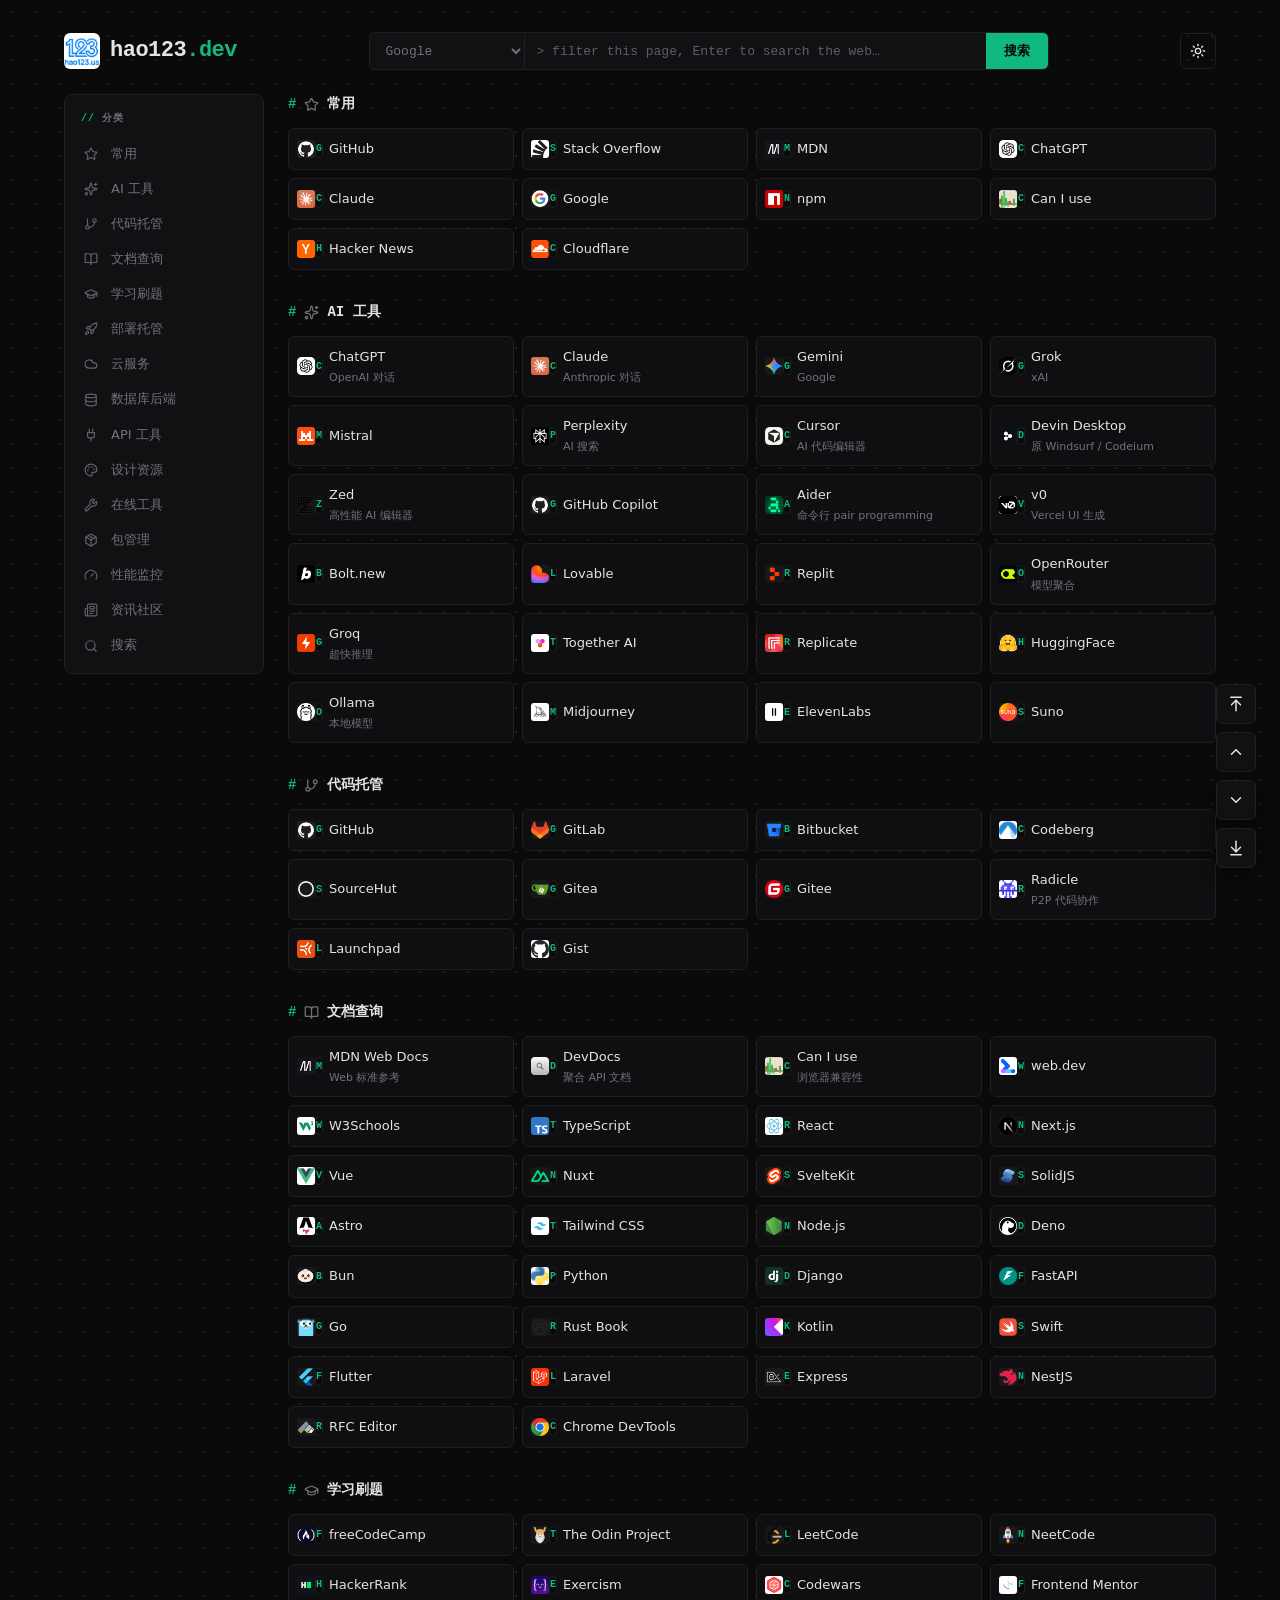
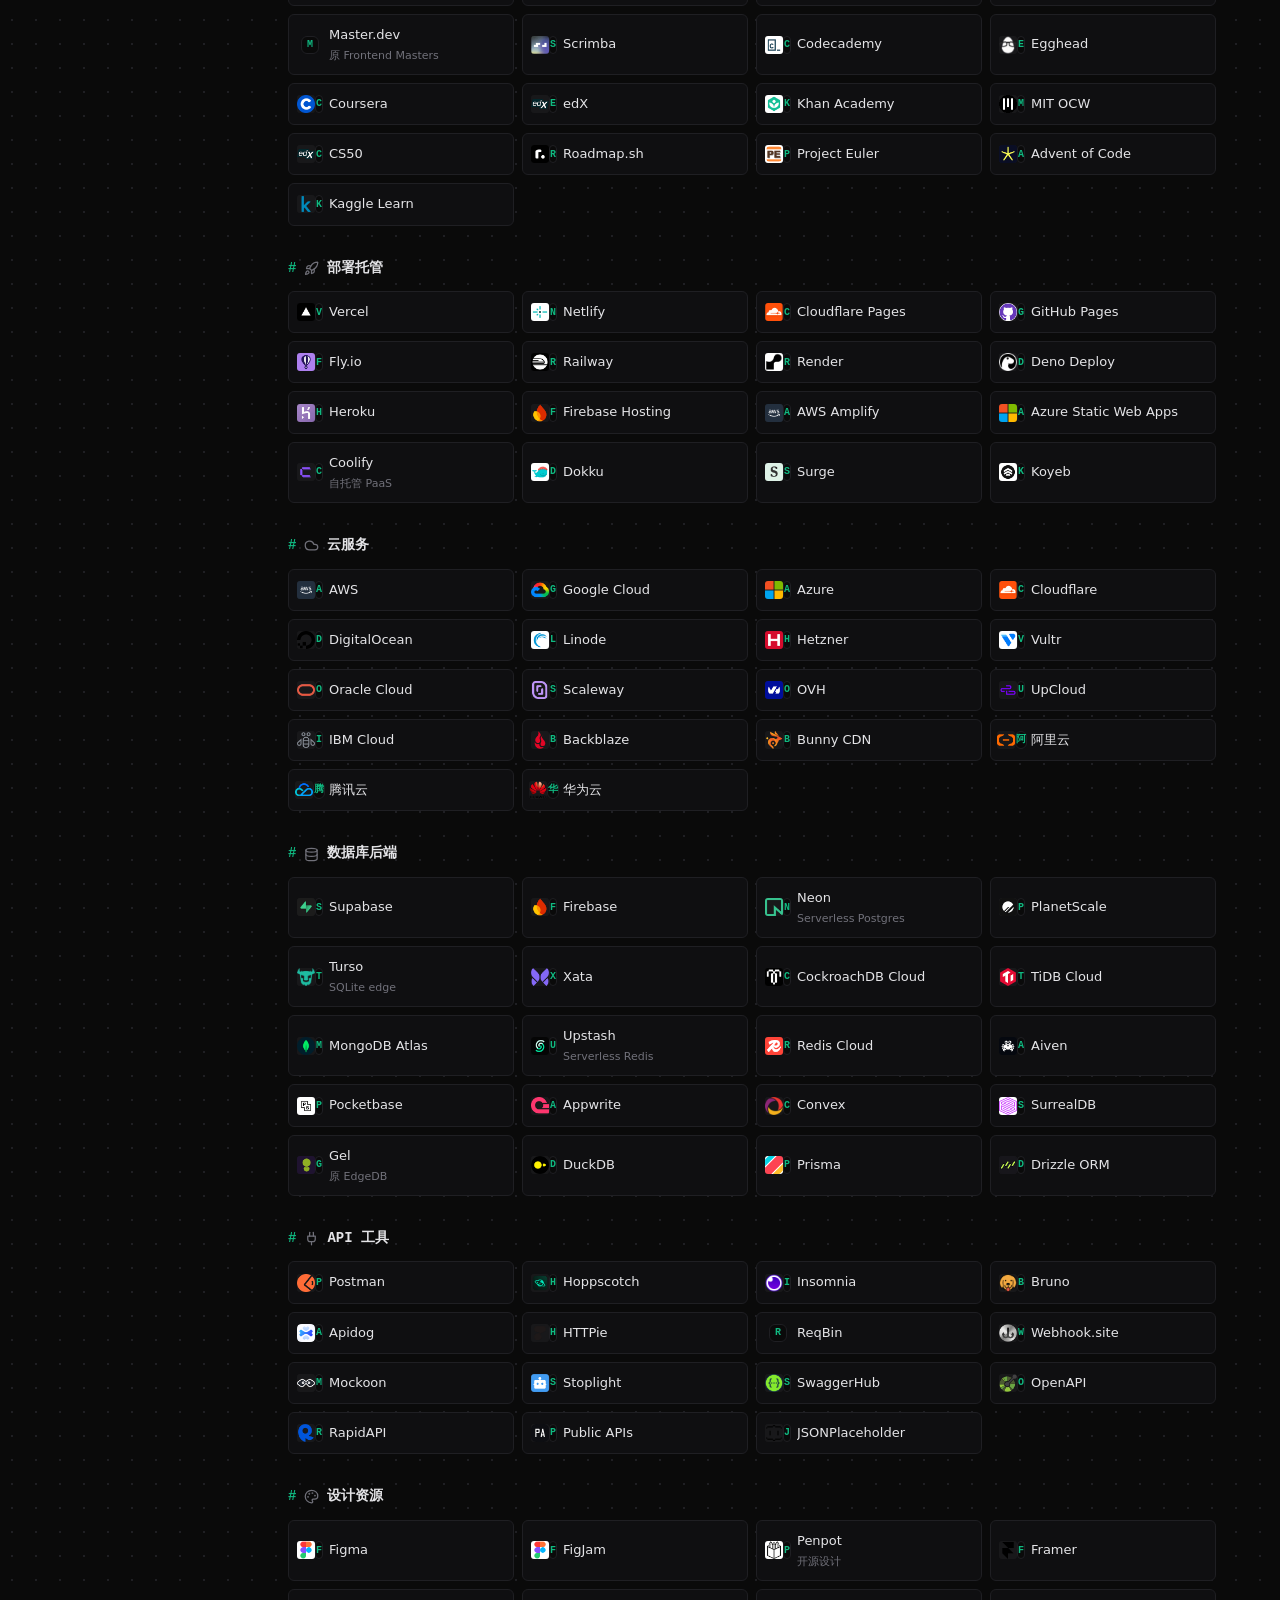
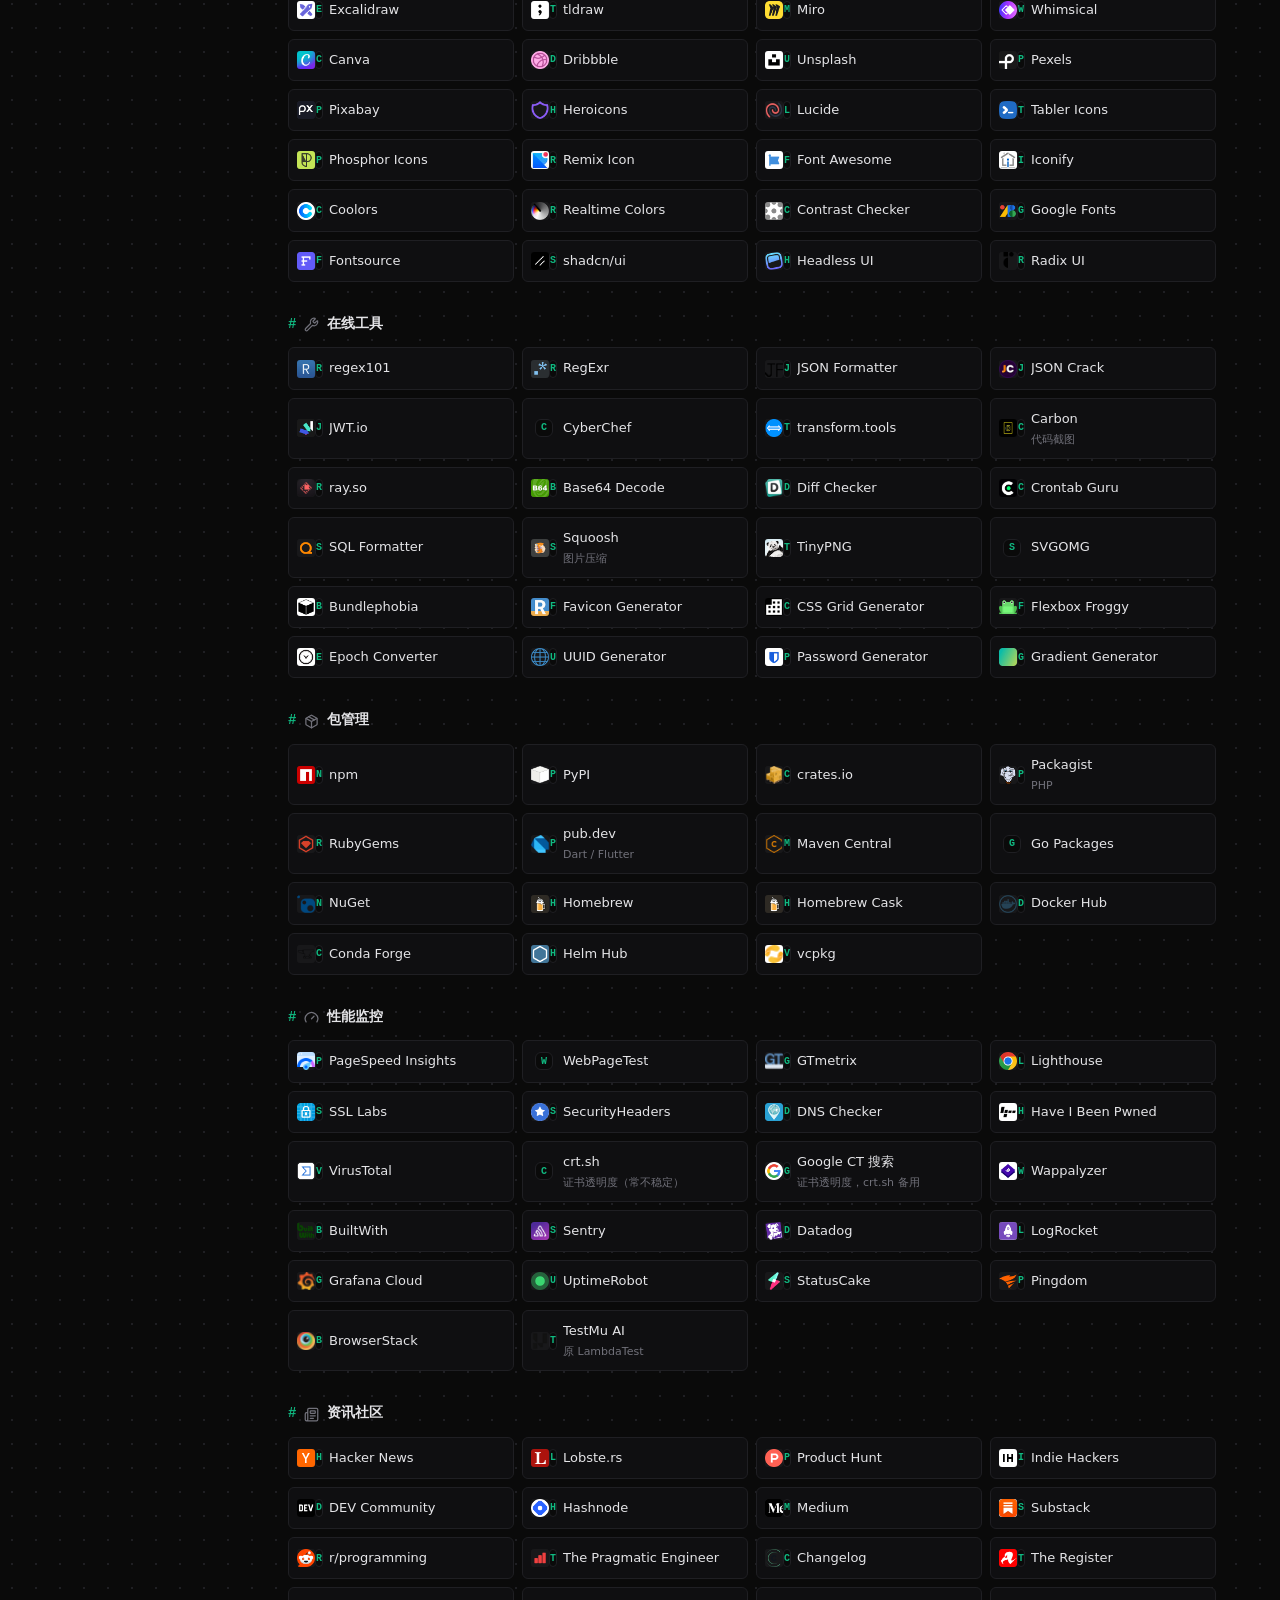
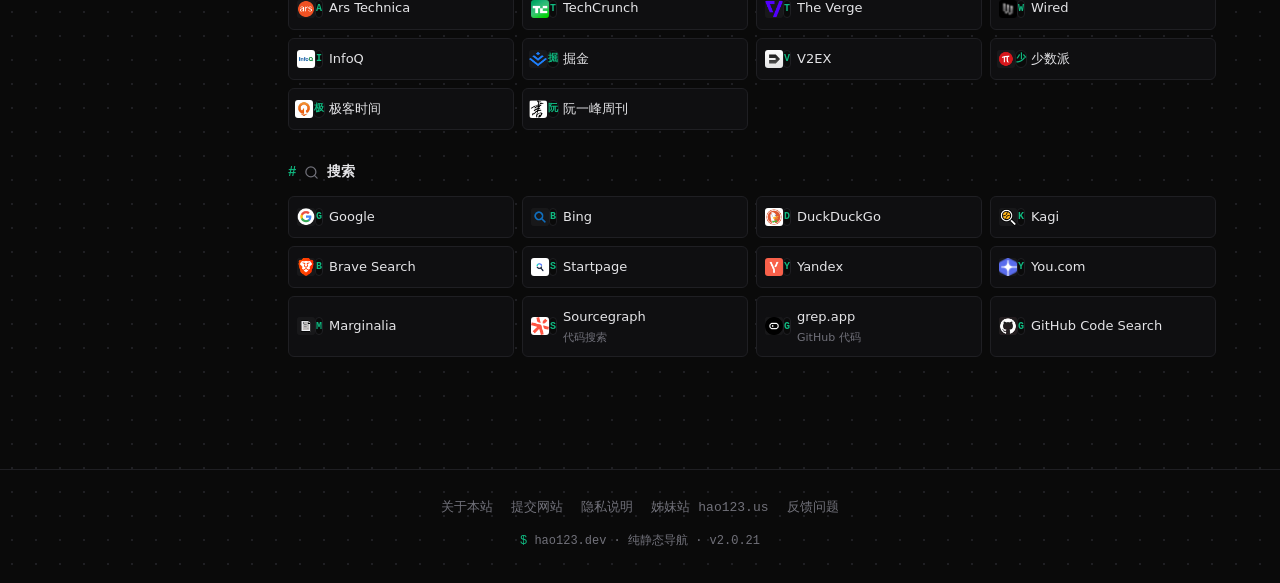
==== commit 3c84a503: "死链巡检：ChatGPT/Windsurf/v0/Radicle/Frontend Masters/CS50/Cloudflare Pages/Railway/Neon/EdgeDB/LambdaTe" ====
--- a/index.html
+++ b/index.html
@@ -438,7 +438,7 @@
 >
   <path d="M11.525 2.295a.53.53 0 0 1 .95 0l2.31 4.679a2.123 2.123 0 0 0 1.595 1.16l5.166.756a.53.53 0 0 1 .294.904l-3.736 3.638a2.123 2.123 0 0 0-.611 1.878l.882 5.14a.53.53 0 0 1-.771.56l-4.618-2.428a2.122 2.122 0 0 0-1.973 0L6.396 21.01a.53.53 0 0 1-.77-.56l.881-5.139a2.122 2.122 0 0 0-.611-1.879L2.16 9.795a.53.53 0 0 1 .294-.906l5.165-.755a2.122 2.122 0 0 0 1.597-1.16z" />
 </svg>
-</span> <span>常用</span> </h2> <div class="sites-grid"> <a class="site-card" href="https://github.com/" target="_blank" rel="noopener noreferrer" data-site data-search="github  github.com"> <span class="site-favicon-wrap"> <img class="site-favicon" src="/favicons/github.com.png" alt="" width="22" height="22" loading="lazy" decoding="async" referrerpolicy="no-referrer" onerror="if(!this.dataset.fb){this.dataset.fb=1;this.src=&#34;https://www.google.com/s2/favicons?sz=64&#38;domain=github.com&#34;}else{this.hidden=true;this.nextElementSibling.hidden=false;}"> <span class="site-favicon-fallback" hidden aria-hidden="true"> G </span> </span> <div class="site-info"> <div class="site-name">GitHub</div>  </div> </a><a class="site-card" href="https://stackoverflow.com/" target="_blank" rel="noopener noreferrer" data-site data-search="stack overflow  stackoverflow.com"> <span class="site-favicon-wrap"> <img class="site-favicon" src="/favicons/stackoverflow.com.png" alt="" width="22" height="22" loading="lazy" decoding="async" referrerpolicy="no-referrer" onerror="if(!this.dataset.fb){this.dataset.fb=1;this.src=&#34;https://www.google.com/s2/favicons?sz=64&#38;domain=stackoverflow.com&#34;}else{this.hidden=true;this.nextElementSibling.hidden=false;}"> <span class="site-favicon-fallback" hidden aria-hidden="true"> S </span> </span> <div class="site-info"> <div class="site-name">Stack Overflow</div>  </div> </a><a class="site-card" href="https://developer.mozilla.org/" target="_blank" rel="noopener noreferrer" data-site data-search="mdn  developer.mozilla.org"> <span class="site-favicon-wrap"> <img class="site-favicon" src="/favicons/developer.mozilla.org.png" alt="" width="22" height="22" loading="lazy" decoding="async" referrerpolicy="no-referrer" onerror="if(!this.dataset.fb){this.dataset.fb=1;this.src=&#34;https://www.google.com/s2/favicons?sz=64&#38;domain=developer.mozilla.org&#34;}else{this.hidden=true;this.nextElementSibling.hidden=false;}"> <span class="site-favicon-fallback" hidden aria-hidden="true"> M </span> </span> <div class="site-info"> <div class="site-name">MDN</div>  </div> </a><a class="site-card" href="https://chat.openai.com/" target="_blank" rel="noopener noreferrer" data-site data-search="chatgpt  chat.openai.com"> <span class="site-favicon-wrap"> <img class="site-favicon" src="/favicons/chat.openai.com.png" alt="" width="22" height="22" loading="lazy" decoding="async" referrerpolicy="no-referrer" onerror="if(!this.dataset.fb){this.dataset.fb=1;this.src=&#34;https://www.google.com/s2/favicons?sz=64&#38;domain=chat.openai.com&#34;}else{this.hidden=true;this.nextElementSibling.hidden=false;}"> <span class="site-favicon-fallback" hidden aria-hidden="true"> C </span> </span> <div class="site-info"> <div class="site-name">ChatGPT</div>  </div> </a><a class="site-card" href="https://claude.ai/" target="_blank" rel="noopener noreferrer" data-site data-search="claude  claude.ai"> <span class="site-favicon-wrap"> <img class="site-favicon" src="/favicons/claude.ai.png" alt="" width="22" height="22" loading="lazy" decoding="async" referrerpolicy="no-referrer" onerror="if(!this.dataset.fb){this.dataset.fb=1;this.src=&#34;https://www.google.com/s2/favicons?sz=64&#38;domain=claude.ai&#34;}else{this.hidden=true;this.nextElementSibling.hidden=false;}"> <span class="site-favicon-fallback" hidden aria-hidden="true"> C </span> </span> <div class="site-info"> <div class="site-name">Claude</div>  </div> </a><a class="site-card" href="https://www.google.com/" target="_blank" rel="noopener noreferrer" data-site data-search="google  www.google.com"> <span class="site-favicon-wrap"> <img class="site-favicon" src="/favicons/www.google.com.png" alt="" width="22" height="22" loading="lazy" decoding="async" referrerpolicy="no-referrer" onerror="if(!this.dataset.fb){this.dataset.fb=1;this.src=&#34;https://www.google.com/s2/favicons?sz=64&#38;domain=www.google.com&#34;}else{this.hidden=true;this.nextElementSibling.hidden=false;}"> <span class="site-favicon-fallback" hidden aria-hidden="true"> G </span> </span> <div class="site-info"> <div class="site-name">Google</div>  </div> </a><a class="site-card" href="https://www.npmjs.com/" target="_blank" rel="noopener noreferrer" data-site data-search="npm  www.npmjs.com"> <span class="site-favicon-wrap"> <img class="site-favicon" src="/favicons/www.npmjs.com.png" alt="" width="22" height="22" loading="lazy" decoding="async" referrerpolicy="no-referrer" onerror="if(!this.dataset.fb){this.dataset.fb=1;this.src=&#34;https://www.google.com/s2/favicons?sz=64&#38;domain=www.npmjs.com&#34;}else{this.hidden=true;this.nextElementSibling.hidden=false;}"> <span class="site-favicon-fallback" hidden aria-hidden="true"> N </span> </span> <div class="site-info"> <div class="site-name">npm</div>  </div> </a><a class="site-card" href="https://caniuse.com/" target="_blank" rel="noopener noreferrer" data-site data-search="can i use  caniuse.com"> <span class="site-favicon-wrap"> <img class="site-favicon" src="/favicons/caniuse.com.png" alt="" width="22" height="22" loading="lazy" decoding="async" referrerpolicy="no-referrer" onerror="if(!this.dataset.fb){this.dataset.fb=1;this.src=&#34;https://www.google.com/s2/favicons?sz=64&#38;domain=caniuse.com&#34;}else{this.hidden=true;this.nextElementSibling.hidden=false;}"> <span class="site-favicon-fallback" hidden aria-hidden="true"> C </span> </span> <div class="site-info"> <div class="site-name">Can I use</div>  </div> </a><a class="site-card" href="https://news.ycombinator.com/" target="_blank" rel="noopener noreferrer" data-site data-search="hacker news  news.ycombinator.com"> <span class="site-favicon-wrap"> <img class="site-favicon" src="/favicons/news.ycombinator.com.png" alt="" width="22" height="22" loading="lazy" decoding="async" referrerpolicy="no-referrer" onerror="if(!this.dataset.fb){this.dataset.fb=1;this.src=&#34;https://www.google.com/s2/favicons?sz=64&#38;domain=news.ycombinator.com&#34;}else{this.hidden=true;this.nextElementSibling.hidden=false;}"> <span class="site-favicon-fallback" hidden aria-hidden="true"> H </span> </span> <div class="site-info"> <div class="site-name">Hacker News</div>  </div> </a><a class="site-card" href="https://www.cloudflare.com/" target="_blank" rel="noopener noreferrer" data-site data-search="cloudflare  www.cloudflare.com"> <span class="site-favicon-wrap"> <img class="site-favicon" src="/favicons/www.cloudflare.com.png" alt="" width="22" height="22" loading="lazy" decoding="async" referrerpolicy="no-referrer" onerror="if(!this.dataset.fb){this.dataset.fb=1;this.src=&#34;https://www.google.com/s2/favicons?sz=64&#38;domain=www.cloudflare.com&#34;}else{this.hidden=true;this.nextElementSibling.hidden=false;}"> <span class="site-favicon-fallback" hidden aria-hidden="true"> C </span> </span> <div class="site-info"> <div class="site-name">Cloudflare</div>  </div> </a> </div> </section><section class="category" data-category id="ai"> <h2 class="category-title"> <span class="icon"><svg aria-hidden="true" focusable="false"
+</span> <span>常用</span> </h2> <div class="sites-grid"> <a class="site-card" href="https://github.com/" target="_blank" rel="noopener noreferrer" data-site data-search="github  github.com"> <span class="site-favicon-wrap"> <img class="site-favicon" src="/favicons/github.com.png" alt="" width="22" height="22" loading="lazy" decoding="async" referrerpolicy="no-referrer" onerror="if(!this.dataset.fb){this.dataset.fb=1;this.src=&#34;https://www.google.com/s2/favicons?sz=64&#38;domain=github.com&#34;}else{this.hidden=true;this.nextElementSibling.hidden=false;}"> <span class="site-favicon-fallback" hidden aria-hidden="true"> G </span> </span> <div class="site-info"> <div class="site-name">GitHub</div>  </div> </a><a class="site-card" href="https://stackoverflow.com/" target="_blank" rel="noopener noreferrer" data-site data-search="stack overflow  stackoverflow.com"> <span class="site-favicon-wrap"> <img class="site-favicon" src="/favicons/stackoverflow.com.png" alt="" width="22" height="22" loading="lazy" decoding="async" referrerpolicy="no-referrer" onerror="if(!this.dataset.fb){this.dataset.fb=1;this.src=&#34;https://www.google.com/s2/favicons?sz=64&#38;domain=stackoverflow.com&#34;}else{this.hidden=true;this.nextElementSibling.hidden=false;}"> <span class="site-favicon-fallback" hidden aria-hidden="true"> S </span> </span> <div class="site-info"> <div class="site-name">Stack Overflow</div>  </div> </a><a class="site-card" href="https://developer.mozilla.org/" target="_blank" rel="noopener noreferrer" data-site data-search="mdn  developer.mozilla.org"> <span class="site-favicon-wrap"> <img class="site-favicon" src="/favicons/developer.mozilla.org.png" alt="" width="22" height="22" loading="lazy" decoding="async" referrerpolicy="no-referrer" onerror="if(!this.dataset.fb){this.dataset.fb=1;this.src=&#34;https://www.google.com/s2/favicons?sz=64&#38;domain=developer.mozilla.org&#34;}else{this.hidden=true;this.nextElementSibling.hidden=false;}"> <span class="site-favicon-fallback" hidden aria-hidden="true"> M </span> </span> <div class="site-info"> <div class="site-name">MDN</div>  </div> </a><a class="site-card" href="https://chatgpt.com/" target="_blank" rel="noopener noreferrer" data-site data-search="chatgpt  chatgpt.com"> <span class="site-favicon-wrap"> <img class="site-favicon" src="/favicons/chatgpt.com.png" alt="" width="22" height="22" loading="lazy" decoding="async" referrerpolicy="no-referrer" onerror="if(!this.dataset.fb){this.dataset.fb=1;this.src=&#34;https://www.google.com/s2/favicons?sz=64&#38;domain=chatgpt.com&#34;}else{this.hidden=true;this.nextElementSibling.hidden=false;}"> <span class="site-favicon-fallback" hidden aria-hidden="true"> C </span> </span> <div class="site-info"> <div class="site-name">ChatGPT</div>  </div> </a><a class="site-card" href="https://claude.ai/" target="_blank" rel="noopener noreferrer" data-site data-search="claude  claude.ai"> <span class="site-favicon-wrap"> <img class="site-favicon" src="/favicons/claude.ai.png" alt="" width="22" height="22" loading="lazy" decoding="async" referrerpolicy="no-referrer" onerror="if(!this.dataset.fb){this.dataset.fb=1;this.src=&#34;https://www.google.com/s2/favicons?sz=64&#38;domain=claude.ai&#34;}else{this.hidden=true;this.nextElementSibling.hidden=false;}"> <span class="site-favicon-fallback" hidden aria-hidden="true"> C </span> </span> <div class="site-info"> <div class="site-name">Claude</div>  </div> </a><a class="site-card" href="https://www.google.com/" target="_blank" rel="noopener noreferrer" data-site data-search="google  www.google.com"> <span class="site-favicon-wrap"> <img class="site-favicon" src="/favicons/www.google.com.png" alt="" width="22" height="22" loading="lazy" decoding="async" referrerpolicy="no-referrer" onerror="if(!this.dataset.fb){this.dataset.fb=1;this.src=&#34;https://www.google.com/s2/favicons?sz=64&#38;domain=www.google.com&#34;}else{this.hidden=true;this.nextElementSibling.hidden=false;}"> <span class="site-favicon-fallback" hidden aria-hidden="true"> G </span> </span> <div class="site-info"> <div class="site-name">Google</div>  </div> </a><a class="site-card" href="https://www.npmjs.com/" target="_blank" rel="noopener noreferrer" data-site data-search="npm  www.npmjs.com"> <span class="site-favicon-wrap"> <img class="site-favicon" src="/favicons/www.npmjs.com.png" alt="" width="22" height="22" loading="lazy" decoding="async" referrerpolicy="no-referrer" onerror="if(!this.dataset.fb){this.dataset.fb=1;this.src=&#34;https://www.google.com/s2/favicons?sz=64&#38;domain=www.npmjs.com&#34;}else{this.hidden=true;this.nextElementSibling.hidden=false;}"> <span class="site-favicon-fallback" hidden aria-hidden="true"> N </span> </span> <div class="site-info"> <div class="site-name">npm</div>  </div> </a><a class="site-card" href="https://caniuse.com/" target="_blank" rel="noopener noreferrer" data-site data-search="can i use  caniuse.com"> <span class="site-favicon-wrap"> <img class="site-favicon" src="/favicons/caniuse.com.png" alt="" width="22" height="22" loading="lazy" decoding="async" referrerpolicy="no-referrer" onerror="if(!this.dataset.fb){this.dataset.fb=1;this.src=&#34;https://www.google.com/s2/favicons?sz=64&#38;domain=caniuse.com&#34;}else{this.hidden=true;this.nextElementSibling.hidden=false;}"> <span class="site-favicon-fallback" hidden aria-hidden="true"> C </span> </span> <div class="site-info"> <div class="site-name">Can I use</div>  </div> </a><a class="site-card" href="https://news.ycombinator.com/" target="_blank" rel="noopener noreferrer" data-site data-search="hacker news  news.ycombinator.com"> <span class="site-favicon-wrap"> <img class="site-favicon" src="/favicons/news.ycombinator.com.png" alt="" width="22" height="22" loading="lazy" decoding="async" referrerpolicy="no-referrer" onerror="if(!this.dataset.fb){this.dataset.fb=1;this.src=&#34;https://www.google.com/s2/favicons?sz=64&#38;domain=news.ycombinator.com&#34;}else{this.hidden=true;this.nextElementSibling.hidden=false;}"> <span class="site-favicon-fallback" hidden aria-hidden="true"> H </span> </span> <div class="site-info"> <div class="site-name">Hacker News</div>  </div> </a><a class="site-card" href="https://www.cloudflare.com/" target="_blank" rel="noopener noreferrer" data-site data-search="cloudflare  www.cloudflare.com"> <span class="site-favicon-wrap"> <img class="site-favicon" src="/favicons/www.cloudflare.com.png" alt="" width="22" height="22" loading="lazy" decoding="async" referrerpolicy="no-referrer" onerror="if(!this.dataset.fb){this.dataset.fb=1;this.src=&#34;https://www.google.com/s2/favicons?sz=64&#38;domain=www.cloudflare.com&#34;}else{this.hidden=true;this.nextElementSibling.hidden=false;}"> <span class="site-favicon-fallback" hidden aria-hidden="true"> C </span> </span> <div class="site-info"> <div class="site-name">Cloudflare</div>  </div> </a> </div> </section><section class="category" data-category id="ai"> <h2 class="category-title"> <span class="icon"><svg aria-hidden="true" focusable="false"
   xmlns="http://www.w3.org/2000/svg"
   width="24"
   height="24"
@@ -454,7 +454,7 @@
   <path d="M22 4h-4" />
   <circle cx="4" cy="20" r="2" />
 </svg>
-</span> <span>AI 工具</span> </h2> <div class="sites-grid"> <a class="site-card" href="https://chat.openai.com/" target="_blank" rel="noopener noreferrer" data-site data-search="chatgpt openai 对话 chat.openai.com"> <span class="site-favicon-wrap"> <img class="site-favicon" src="/favicons/chat.openai.com.png" alt="" width="22" height="22" loading="lazy" decoding="async" referrerpolicy="no-referrer" onerror="if(!this.dataset.fb){this.dataset.fb=1;this.src=&#34;https://www.google.com/s2/favicons?sz=64&#38;domain=chat.openai.com&#34;}else{this.hidden=true;this.nextElementSibling.hidden=false;}"> <span class="site-favicon-fallback" hidden aria-hidden="true"> C </span> </span> <div class="site-info"> <div class="site-name">ChatGPT</div> <div class="site-desc">OpenAI 对话</div> </div> </a><a class="site-card" href="https://claude.ai/" target="_blank" rel="noopener noreferrer" data-site data-search="claude anthropic 对话 claude.ai"> <span class="site-favicon-wrap"> <img class="site-favicon" src="/favicons/claude.ai.png" alt="" width="22" height="22" loading="lazy" decoding="async" referrerpolicy="no-referrer" onerror="if(!this.dataset.fb){this.dataset.fb=1;this.src=&#34;https://www.google.com/s2/favicons?sz=64&#38;domain=claude.ai&#34;}else{this.hidden=true;this.nextElementSibling.hidden=false;}"> <span class="site-favicon-fallback" hidden aria-hidden="true"> C </span> </span> <div class="site-info"> <div class="site-name">Claude</div> <div class="site-desc">Anthropic 对话</div> </div> </a><a class="site-card" href="https://gemini.google.com/" target="_blank" rel="noopener noreferrer" data-site data-search="gemini google gemini.google.com"> <span class="site-favicon-wrap"> <img class="site-favicon" src="/favicons/gemini.google.com.png" alt="" width="22" height="22" loading="lazy" decoding="async" referrerpolicy="no-referrer" onerror="if(!this.dataset.fb){this.dataset.fb=1;this.src=&#34;https://www.google.com/s2/favicons?sz=64&#38;domain=gemini.google.com&#34;}else{this.hidden=true;this.nextElementSibling.hidden=false;}"> <span class="site-favicon-fallback" hidden aria-hidden="true"> G </span> </span> <div class="site-info"> <div class="site-name">Gemini</div> <div class="site-desc">Google</div> </div> </a><a class="site-card" href="https://grok.com/" target="_blank" rel="noopener noreferrer" data-site data-search="grok xai grok.com"> <span class="site-favicon-wrap"> <img class="site-favicon" src="/favicons/grok.com.png" alt="" width="22" height="22" loading="lazy" decoding="async" referrerpolicy="no-referrer" onerror="if(!this.dataset.fb){this.dataset.fb=1;this.src=&#34;https://www.google.com/s2/favicons?sz=64&#38;domain=grok.com&#34;}else{this.hidden=true;this.nextElementSibling.hidden=false;}"> <span class="site-favicon-fallback" hidden aria-hidden="true"> G </span> </span> <div class="site-info"> <div class="site-name">Grok</div> <div class="site-desc">xAI</div> </div> </a><a class="site-card" href="https://chat.mistral.ai/" target="_blank" rel="noopener noreferrer" data-site data-search="mistral  chat.mistral.ai"> <span class="site-favicon-wrap"> <img class="site-favicon" src="/favicons/chat.mistral.ai.png" alt="" width="22" height="22" loading="lazy" decoding="async" referrerpolicy="no-referrer" onerror="if(!this.dataset.fb){this.dataset.fb=1;this.src=&#34;https://www.google.com/s2/favicons?sz=64&#38;domain=chat.mistral.ai&#34;}else{this.hidden=true;this.nextElementSibling.hidden=false;}"> <span class="site-favicon-fallback" hidden aria-hidden="true"> M </span> </span> <div class="site-info"> <div class="site-name">Mistral</div>  </div> </a><a class="site-card" href="https://www.perplexity.ai/" target="_blank" rel="noopener noreferrer" data-site data-search="perplexity ai 搜索 www.perplexity.ai"> <span class="site-favicon-wrap"> <img class="site-favicon" src="/favicons/www.perplexity.ai.png" alt="" width="22" height="22" loading="lazy" decoding="async" referrerpolicy="no-referrer" onerror="if(!this.dataset.fb){this.dataset.fb=1;this.src=&#34;https://www.google.com/s2/favicons?sz=64&#38;domain=www.perplexity.ai&#34;}else{this.hidden=true;this.nextElementSibling.hidden=false;}"> <span class="site-favicon-fallback" hidden aria-hidden="true"> P </span> </span> <div class="site-info"> <div class="site-name">Perplexity</div> <div class="site-desc">AI 搜索</div> </div> </a><a class="site-card" href="https://cursor.com/" target="_blank" rel="noopener noreferrer" data-site data-search="cursor ai 代码编辑器 cursor.com"> <span class="site-favicon-wrap"> <img class="site-favicon" src="/favicons/cursor.com.png" alt="" width="22" height="22" loading="lazy" decoding="async" referrerpolicy="no-referrer" onerror="if(!this.dataset.fb){this.dataset.fb=1;this.src=&#34;https://www.google.com/s2/favicons?sz=64&#38;domain=cursor.com&#34;}else{this.hidden=true;this.nextElementSibling.hidden=false;}"> <span class="site-favicon-fallback" hidden aria-hidden="true"> C </span> </span> <div class="site-info"> <div class="site-name">Cursor</div> <div class="site-desc">AI 代码编辑器</div> </div> </a><a class="site-card" href="https://windsurf.com/" target="_blank" rel="noopener noreferrer" data-site data-search="windsurf  windsurf.com"> <span class="site-favicon-wrap"> <img class="site-favicon" src="/favicons/windsurf.com.png" alt="" width="22" height="22" loading="lazy" decoding="async" referrerpolicy="no-referrer" onerror="if(!this.dataset.fb){this.dataset.fb=1;this.src=&#34;https://www.google.com/s2/favicons?sz=64&#38;domain=windsurf.com&#34;}else{this.hidden=true;this.nextElementSibling.hidden=false;}"> <span class="site-favicon-fallback" hidden aria-hidden="true"> W </span> </span> <div class="site-info"> <div class="site-name">Windsurf</div>  </div> </a><a class="site-card" href="https://zed.dev/" target="_blank" rel="noopener noreferrer" data-site data-search="zed 高性能 ai 编辑器 zed.dev"> <span class="site-favicon-wrap"> <img class="site-favicon" src="/favicons/zed.dev.png" alt="" width="22" height="22" loading="lazy" decoding="async" referrerpolicy="no-referrer" onerror="if(!this.dataset.fb){this.dataset.fb=1;this.src=&#34;https://www.google.com/s2/favicons?sz=64&#38;domain=zed.dev&#34;}else{this.hidden=true;this.nextElementSibling.hidden=false;}"> <span class="site-favicon-fallback" hidden aria-hidden="true"> Z </span> </span> <div class="site-info"> <div class="site-name">Zed</div> <div class="site-desc">高性能 AI 编辑器</div> </div> </a><a class="site-card" href="https://github.com/features/copilot" target="_blank" rel="noopener noreferrer" data-site data-search="github copilot  github.com"> <span class="site-favicon-wrap"> <img class="site-favicon" src="/favicons/github.com.png" alt="" width="22" height="22" loading="lazy" decoding="async" referrerpolicy="no-referrer" onerror="if(!this.dataset.fb){this.dataset.fb=1;this.src=&#34;https://www.google.com/s2/favicons?sz=64&#38;domain=github.com&#34;}else{this.hidden=true;this.nextElementSibling.hidden=false;}"> <span class="site-favicon-fallback" hidden aria-hidden="true"> G </span> </span> <div class="site-info"> <div class="site-name">GitHub Copilot</div>  </div> </a><a class="site-card" href="https://codeium.com/" target="_blank" rel="noopener noreferrer" data-site data-search="codeium  codeium.com"> <span class="site-favicon-wrap"> <img class="site-favicon" src="/favicons/codeium.com.png" alt="" width="22" height="22" loading="lazy" decoding="async" referrerpolicy="no-referrer" onerror="if(!this.dataset.fb){this.dataset.fb=1;this.src=&#34;https://www.google.com/s2/favicons?sz=64&#38;domain=codeium.com&#34;}else{this.hidden=true;this.nextElementSibling.hidden=false;}"> <span class="site-favicon-fallback" hidden aria-hidden="true"> C </span> </span> <div class="site-info"> <div class="site-name">Codeium</div>  </div> </a><a class="site-card" href="https://aider.chat/" target="_blank" rel="noopener noreferrer" data-site data-search="aider 命令行 pair programming aider.chat"> <span class="site-favicon-wrap"> <img class="site-favicon" src="/favicons/aider.chat.png" alt="" width="22" height="22" loading="lazy" decoding="async" referrerpolicy="no-referrer" onerror="if(!this.dataset.fb){this.dataset.fb=1;this.src=&#34;https://www.google.com/s2/favicons?sz=64&#38;domain=aider.chat&#34;}else{this.hidden=true;this.nextElementSibling.hidden=false;}"> <span class="site-favicon-fallback" hidden aria-hidden="true"> A </span> </span> <div class="site-info"> <div class="site-name">Aider</div> <div class="site-desc">命令行 pair programming</div> </div> </a><a class="site-card" href="https://v0.dev/" target="_blank" rel="noopener noreferrer" data-site data-search="v0 vercel ui 生成 v0.dev"> <span class="site-favicon-wrap"> <img class="site-favicon" src="/favicons/v0.dev.png" alt="" width="22" height="22" loading="lazy" decoding="async" referrerpolicy="no-referrer" onerror="if(!this.dataset.fb){this.dataset.fb=1;this.src=&#34;https://www.google.com/s2/favicons?sz=64&#38;domain=v0.dev&#34;}else{this.hidden=true;this.nextElementSibling.hidden=false;}"> <span class="site-favicon-fallback" hidden aria-hidden="true"> V </span> </span> <div class="site-info"> <div class="site-name">v0</div> <div class="site-desc">Vercel UI 生成</div> </div> </a><a class="site-card" href="https://bolt.new/" target="_blank" rel="noopener noreferrer" data-site data-search="bolt.new  bolt.new"> <span class="site-favicon-wrap"> <img class="site-favicon" src="/favicons/bolt.new.png" alt="" width="22" height="22" loading="lazy" decoding="async" referrerpolicy="no-referrer" onerror="if(!this.dataset.fb){this.dataset.fb=1;this.src=&#34;https://www.google.com/s2/favicons?sz=64&#38;domain=bolt.new&#34;}else{this.hidden=true;this.nextElementSibling.hidden=false;}"> <span class="site-favicon-fallback" hidden aria-hidden="true"> B </span> </span> <div class="site-info"> <div class="site-name">Bolt.new</div>  </div> </a><a class="site-card" href="https://lovable.dev/" target="_blank" rel="noopener noreferrer" data-site data-search="lovable  lovable.dev"> <span class="site-favicon-wrap"> <img class="site-favicon" src="/favicons/lovable.dev.png" alt="" width="22" height="22" loading="lazy" decoding="async" referrerpolicy="no-referrer" onerror="if(!this.dataset.fb){this.dataset.fb=1;this.src=&#34;https://www.google.com/s2/favicons?sz=64&#38;domain=lovable.dev&#34;}else{this.hidden=true;this.nextElementSibling.hidden=false;}"> <span class="site-favicon-fallback" hidden aria-hidden="true"> L </span> </span> <div class="site-info"> <div class="site-name">Lovable</div>  </div> </a><a class="site-card" href="https://replit.com/" target="_blank" rel="noopener noreferrer" data-site data-search="replit  replit.com"> <span class="site-favicon-wrap"> <img class="site-favicon" src="/favicons/replit.com.png" alt="" width="22" height="22" loading="lazy" decoding="async" referrerpolicy="no-referrer" onerror="if(!this.dataset.fb){this.dataset.fb=1;this.src=&#34;https://www.google.com/s2/favicons?sz=64&#38;domain=replit.com&#34;}else{this.hidden=true;this.nextElementSibling.hidden=false;}"> <span class="site-favicon-fallback" hidden aria-hidden="true"> R </span> </span> <div class="site-info"> <div class="site-name">Replit</div>  </div> </a><a class="site-card" href="https://openrouter.ai/" target="_blank" rel="noopener noreferrer" data-site data-search="openrouter 模型聚合 openrouter.ai"> <span class="site-favicon-wrap"> <img class="site-favicon" src="/favicons/openrouter.ai.png" alt="" width="22" height="22" loading="lazy" decoding="async" referrerpolicy="no-referrer" onerror="if(!this.dataset.fb){this.dataset.fb=1;this.src=&#34;https://www.google.com/s2/favicons?sz=64&#38;domain=openrouter.ai&#34;}else{this.hidden=true;this.nextElementSibling.hidden=false;}"> <span class="site-favicon-fallback" hidden aria-hidden="true"> O </span> </span> <div class="site-info"> <div class="site-name">OpenRouter</div> <div class="site-desc">模型聚合</div> </div> </a><a class="site-card" href="https://groq.com/" target="_blank" rel="noopener noreferrer" data-site data-search="groq 超快推理 groq.com"> <span class="site-favicon-wrap"> <img class="site-favicon" src="/favicons/groq.com.png" alt="" width="22" height="22" loading="lazy" decoding="async" referrerpolicy="no-referrer" onerror="if(!this.dataset.fb){this.dataset.fb=1;this.src=&#34;https://www.google.com/s2/favicons?sz=64&#38;domain=groq.com&#34;}else{this.hidden=true;this.nextElementSibling.hidden=false;}"> <span class="site-favicon-fallback" hidden aria-hidden="true"> G </span> </span> <div class="site-info"> <div class="site-name">Groq</div> <div class="site-desc">超快推理</div> </div> </a><a class="site-card" href="https://www.together.ai/" target="_blank" rel="noopener noreferrer" data-site data-search="together ai  www.together.ai"> <span class="site-favicon-wrap"> <img class="site-favicon" src="/favicons/www.together.ai.png" alt="" width="22" height="22" loading="lazy" decoding="async" referrerpolicy="no-referrer" onerror="if(!this.dataset.fb){this.dataset.fb=1;this.src=&#34;https://www.google.com/s2/favicons?sz=64&#38;domain=www.together.ai&#34;}else{this.hidden=true;this.nextElementSibling.hidden=false;}"> <span class="site-favicon-fallback" hidden aria-hidden="true"> T </span> </span> <div class="site-info"> <div class="site-name">Together AI</div>  </div> </a><a class="site-card" href="https://replicate.com/" target="_blank" rel="noopener noreferrer" data-site data-search="replicate  replicate.com"> <span class="site-favicon-wrap"> <img class="site-favicon" src="/favicons/replicate.com.png" alt="" width="22" height="22" loading="lazy" decoding="async" referrerpolicy="no-referrer" onerror="if(!this.dataset.fb){this.dataset.fb=1;this.src=&#34;https://www.google.com/s2/favicons?sz=64&#38;domain=replicate.com&#34;}else{this.hidden=true;this.nextElementSibling.hidden=false;}"> <span class="site-favicon-fallback" hidden aria-hidden="true"> R </span> </span> <div class="site-info"> <div class="site-name">Replicate</div>  </div> </a><a class="site-card" href="https://huggingface.co/" target="_blank" rel="noopener noreferrer" data-site data-search="huggingface  huggingface.co"> <span class="site-favicon-wrap"> <img class="site-favicon" src="/favicons/huggingface.co.png" alt="" width="22" height="22" loading="lazy" decoding="async" referrerpolicy="no-referrer" onerror="if(!this.dataset.fb){this.dataset.fb=1;this.src=&#34;https://www.google.com/s2/favicons?sz=64&#38;domain=huggingface.co&#34;}else{this.hidden=true;this.nextElementSibling.hidden=false;}"> <span class="site-favicon-fallback" hidden aria-hidden="true"> H </span> </span> <div class="site-info"> <div class="site-name">HuggingFace</div>  </div> </a><a class="site-card" href="https://ollama.com/" target="_blank" rel="noopener noreferrer" data-site data-search="ollama 本地模型 ollama.com"> <span class="site-favicon-wrap"> <img class="site-favicon" src="/favicons/ollama.com.png" alt="" width="22" height="22" loading="lazy" decoding="async" referrerpolicy="no-referrer" onerror="if(!this.dataset.fb){this.dataset.fb=1;this.src=&#34;https://www.google.com/s2/favicons?sz=64&#38;domain=ollama.com&#34;}else{this.hidden=true;this.nextElementSibling.hidden=false;}"> <span class="site-favicon-fallback" hidden aria-hidden="true"> O </span> </span> <div class="site-info"> <div class="site-name">Ollama</div> <div class="site-desc">本地模型</div> </div> </a><a class="site-card" href="https://www.midjourney.com/" target="_blank" rel="noopener noreferrer" data-site data-search="midjourney  www.midjourney.com"> <span class="site-favicon-wrap"> <img class="site-favicon" src="/favicons/www.midjourney.com.png" alt="" width="22" height="22" loading="lazy" decoding="async" referrerpolicy="no-referrer" onerror="if(!this.dataset.fb){this.dataset.fb=1;this.src=&#34;https://www.google.com/s2/favicons?sz=64&#38;domain=www.midjourney.com&#34;}else{this.hidden=true;this.nextElementSibling.hidden=false;}"> <span class="site-favicon-fallback" hidden aria-hidden="true"> M </span> </span> <div class="site-info"> <div class="site-name">Midjourney</div>  </div> </a><a class="site-card" href="https://elevenlabs.io/" target="_blank" rel="noopener noreferrer" data-site data-search="elevenlabs  elevenlabs.io"> <span class="site-favicon-wrap"> <img class="site-favicon" src="/favicons/elevenlabs.io.png" alt="" width="22" height="22" loading="lazy" decoding="async" referrerpolicy="no-referrer" onerror="if(!this.dataset.fb){this.dataset.fb=1;this.src=&#34;https://www.google.com/s2/favicons?sz=64&#38;domain=elevenlabs.io&#34;}else{this.hidden=true;this.nextElementSibling.hidden=false;}"> <span class="site-favicon-fallback" hidden aria-hidden="true"> E </span> </span> <div class="site-info"> <div class="site-name">ElevenLabs</div>  </div> </a><a class="site-card" href="https://suno.com/" target="_blank" rel="noopener noreferrer" data-site data-search="suno  suno.com"> <span class="site-favicon-wrap"> <img class="site-favicon" src="/favicons/suno.com.png" alt="" width="22" height="22" loading="lazy" decoding="async" referrerpolicy="no-referrer" onerror="if(!this.dataset.fb){this.dataset.fb=1;this.src=&#34;https://www.google.com/s2/favicons?sz=64&#38;domain=suno.com&#34;}else{this.hidden=true;this.nextElementSibling.hidden=false;}"> <span class="site-favicon-fallback" hidden aria-hidden="true"> S </span> </span> <div class="site-info"> <div class="site-name">Suno</div>  </div> </a> </div> </section><section class="category" data-category id="code"> <h2 class="category-title"> <span class="icon"><svg aria-hidden="true" focusable="false"
+</span> <span>AI 工具</span> </h2> <div class="sites-grid"> <a class="site-card" href="https://chatgpt.com/" target="_blank" rel="noopener noreferrer" data-site data-search="chatgpt openai 对话 chatgpt.com"> <span class="site-favicon-wrap"> <img class="site-favicon" src="/favicons/chatgpt.com.png" alt="" width="22" height="22" loading="lazy" decoding="async" referrerpolicy="no-referrer" onerror="if(!this.dataset.fb){this.dataset.fb=1;this.src=&#34;https://www.google.com/s2/favicons?sz=64&#38;domain=chatgpt.com&#34;}else{this.hidden=true;this.nextElementSibling.hidden=false;}"> <span class="site-favicon-fallback" hidden aria-hidden="true"> C </span> </span> <div class="site-info"> <div class="site-name">ChatGPT</div> <div class="site-desc">OpenAI 对话</div> </div> </a><a class="site-card" href="https://claude.ai/" target="_blank" rel="noopener noreferrer" data-site data-search="claude anthropic 对话 claude.ai"> <span class="site-favicon-wrap"> <img class="site-favicon" src="/favicons/claude.ai.png" alt="" width="22" height="22" loading="lazy" decoding="async" referrerpolicy="no-referrer" onerror="if(!this.dataset.fb){this.dataset.fb=1;this.src=&#34;https://www.google.com/s2/favicons?sz=64&#38;domain=claude.ai&#34;}else{this.hidden=true;this.nextElementSibling.hidden=false;}"> <span class="site-favicon-fallback" hidden aria-hidden="true"> C </span> </span> <div class="site-info"> <div class="site-name">Claude</div> <div class="site-desc">Anthropic 对话</div> </div> </a><a class="site-card" href="https://gemini.google.com/" target="_blank" rel="noopener noreferrer" data-site data-search="gemini google gemini.google.com"> <span class="site-favicon-wrap"> <img class="site-favicon" src="/favicons/gemini.google.com.png" alt="" width="22" height="22" loading="lazy" decoding="async" referrerpolicy="no-referrer" onerror="if(!this.dataset.fb){this.dataset.fb=1;this.src=&#34;https://www.google.com/s2/favicons?sz=64&#38;domain=gemini.google.com&#34;}else{this.hidden=true;this.nextElementSibling.hidden=false;}"> <span class="site-favicon-fallback" hidden aria-hidden="true"> G </span> </span> <div class="site-info"> <div class="site-name">Gemini</div> <div class="site-desc">Google</div> </div> </a><a class="site-card" href="https://grok.com/" target="_blank" rel="noopener noreferrer" data-site data-search="grok xai grok.com"> <span class="site-favicon-wrap"> <img class="site-favicon" src="/favicons/grok.com.png" alt="" width="22" height="22" loading="lazy" decoding="async" referrerpolicy="no-referrer" onerror="if(!this.dataset.fb){this.dataset.fb=1;this.src=&#34;https://www.google.com/s2/favicons?sz=64&#38;domain=grok.com&#34;}else{this.hidden=true;this.nextElementSibling.hidden=false;}"> <span class="site-favicon-fallback" hidden aria-hidden="true"> G </span> </span> <div class="site-info"> <div class="site-name">Grok</div> <div class="site-desc">xAI</div> </div> </a><a class="site-card" href="https://chat.mistral.ai/" target="_blank" rel="noopener noreferrer" data-site data-search="mistral  chat.mistral.ai"> <span class="site-favicon-wrap"> <img class="site-favicon" src="/favicons/chat.mistral.ai.png" alt="" width="22" height="22" loading="lazy" decoding="async" referrerpolicy="no-referrer" onerror="if(!this.dataset.fb){this.dataset.fb=1;this.src=&#34;https://www.google.com/s2/favicons?sz=64&#38;domain=chat.mistral.ai&#34;}else{this.hidden=true;this.nextElementSibling.hidden=false;}"> <span class="site-favicon-fallback" hidden aria-hidden="true"> M </span> </span> <div class="site-info"> <div class="site-name">Mistral</div>  </div> </a><a class="site-card" href="https://www.perplexity.ai/" target="_blank" rel="noopener noreferrer" data-site data-search="perplexity ai 搜索 www.perplexity.ai"> <span class="site-favicon-wrap"> <img class="site-favicon" src="/favicons/www.perplexity.ai.png" alt="" width="22" height="22" loading="lazy" decoding="async" referrerpolicy="no-referrer" onerror="if(!this.dataset.fb){this.dataset.fb=1;this.src=&#34;https://www.google.com/s2/favicons?sz=64&#38;domain=www.perplexity.ai&#34;}else{this.hidden=true;this.nextElementSibling.hidden=false;}"> <span class="site-favicon-fallback" hidden aria-hidden="true"> P </span> </span> <div class="site-info"> <div class="site-name">Perplexity</div> <div class="site-desc">AI 搜索</div> </div> </a><a class="site-card" href="https://cursor.com/" target="_blank" rel="noopener noreferrer" data-site data-search="cursor ai 代码编辑器 cursor.com"> <span class="site-favicon-wrap"> <img class="site-favicon" src="/favicons/cursor.com.png" alt="" width="22" height="22" loading="lazy" decoding="async" referrerpolicy="no-referrer" onerror="if(!this.dataset.fb){this.dataset.fb=1;this.src=&#34;https://www.google.com/s2/favicons?sz=64&#38;domain=cursor.com&#34;}else{this.hidden=true;this.nextElementSibling.hidden=false;}"> <span class="site-favicon-fallback" hidden aria-hidden="true"> C </span> </span> <div class="site-info"> <div class="site-name">Cursor</div> <div class="site-desc">AI 代码编辑器</div> </div> </a><a class="site-card" href="https://devin.ai/desktop" target="_blank" rel="noopener noreferrer" data-site data-search="devin desktop 原 windsurf / codeium devin.ai"> <span class="site-favicon-wrap"> <img class="site-favicon" src="/favicons/devin.ai.png" alt="" width="22" height="22" loading="lazy" decoding="async" referrerpolicy="no-referrer" onerror="if(!this.dataset.fb){this.dataset.fb=1;this.src=&#34;https://www.google.com/s2/favicons?sz=64&#38;domain=devin.ai&#34;}else{this.hidden=true;this.nextElementSibling.hidden=false;}"> <span class="site-favicon-fallback" hidden aria-hidden="true"> D </span> </span> <div class="site-info"> <div class="site-name">Devin Desktop</div> <div class="site-desc">原 Windsurf / Codeium</div> </div> </a><a class="site-card" href="https://zed.dev/" target="_blank" rel="noopener noreferrer" data-site data-search="zed 高性能 ai 编辑器 zed.dev"> <span class="site-favicon-wrap"> <img class="site-favicon" src="/favicons/zed.dev.png" alt="" width="22" height="22" loading="lazy" decoding="async" referrerpolicy="no-referrer" onerror="if(!this.dataset.fb){this.dataset.fb=1;this.src=&#34;https://www.google.com/s2/favicons?sz=64&#38;domain=zed.dev&#34;}else{this.hidden=true;this.nextElementSibling.hidden=false;}"> <span class="site-favicon-fallback" hidden aria-hidden="true"> Z </span> </span> <div class="site-info"> <div class="site-name">Zed</div> <div class="site-desc">高性能 AI 编辑器</div> </div> </a><a class="site-card" href="https://github.com/features/copilot" target="_blank" rel="noopener noreferrer" data-site data-search="github copilot  github.com"> <span class="site-favicon-wrap"> <img class="site-favicon" src="/favicons/github.com.png" alt="" width="22" height="22" loading="lazy" decoding="async" referrerpolicy="no-referrer" onerror="if(!this.dataset.fb){this.dataset.fb=1;this.src=&#34;https://www.google.com/s2/favicons?sz=64&#38;domain=github.com&#34;}else{this.hidden=true;this.nextElementSibling.hidden=false;}"> <span class="site-favicon-fallback" hidden aria-hidden="true"> G </span> </span> <div class="site-info"> <div class="site-name">GitHub Copilot</div>  </div> </a><a class="site-card" href="https://aider.chat/" target="_blank" rel="noopener noreferrer" data-site data-search="aider 命令行 pair programming aider.chat"> <span class="site-favicon-wrap"> <img class="site-favicon" src="/favicons/aider.chat.png" alt="" width="22" height="22" loading="lazy" decoding="async" referrerpolicy="no-referrer" onerror="if(!this.dataset.fb){this.dataset.fb=1;this.src=&#34;https://www.google.com/s2/favicons?sz=64&#38;domain=aider.chat&#34;}else{this.hidden=true;this.nextElementSibling.hidden=false;}"> <span class="site-favicon-fallback" hidden aria-hidden="true"> A </span> </span> <div class="site-info"> <div class="site-name">Aider</div> <div class="site-desc">命令行 pair programming</div> </div> </a><a class="site-card" href="https://v0.app/" target="_blank" rel="noopener noreferrer" data-site data-search="v0 vercel ui 生成 v0.app"> <span class="site-favicon-wrap"> <img class="site-favicon" src="/favicons/v0.app.png" alt="" width="22" height="22" loading="lazy" decoding="async" referrerpolicy="no-referrer" onerror="if(!this.dataset.fb){this.dataset.fb=1;this.src=&#34;https://www.google.com/s2/favicons?sz=64&#38;domain=v0.app&#34;}else{this.hidden=true;this.nextElementSibling.hidden=false;}"> <span class="site-favicon-fallback" hidden aria-hidden="true"> V </span> </span> <div class="site-info"> <div class="site-name">v0</div> <div class="site-desc">Vercel UI 生成</div> </div> </a><a class="site-card" href="https://bolt.new/" target="_blank" rel="noopener noreferrer" data-site data-search="bolt.new  bolt.new"> <span class="site-favicon-wrap"> <img class="site-favicon" src="/favicons/bolt.new.png" alt="" width="22" height="22" loading="lazy" decoding="async" referrerpolicy="no-referrer" onerror="if(!this.dataset.fb){this.dataset.fb=1;this.src=&#34;https://www.google.com/s2/favicons?sz=64&#38;domain=bolt.new&#34;}else{this.hidden=true;this.nextElementSibling.hidden=false;}"> <span class="site-favicon-fallback" hidden aria-hidden="true"> B </span> </span> <div class="site-info"> <div class="site-name">Bolt.new</div>  </div> </a><a class="site-card" href="https://lovable.dev/" target="_blank" rel="noopener noreferrer" data-site data-search="lovable  lovable.dev"> <span class="site-favicon-wrap"> <img class="site-favicon" src="/favicons/lovable.dev.png" alt="" width="22" height="22" loading="lazy" decoding="async" referrerpolicy="no-referrer" onerror="if(!this.dataset.fb){this.dataset.fb=1;this.src=&#34;https://www.google.com/s2/favicons?sz=64&#38;domain=lovable.dev&#34;}else{this.hidden=true;this.nextElementSibling.hidden=false;}"> <span class="site-favicon-fallback" hidden aria-hidden="true"> L </span> </span> <div class="site-info"> <div class="site-name">Lovable</div>  </div> </a><a class="site-card" href="https://replit.com/" target="_blank" rel="noopener noreferrer" data-site data-search="replit  replit.com"> <span class="site-favicon-wrap"> <img class="site-favicon" src="/favicons/replit.com.png" alt="" width="22" height="22" loading="lazy" decoding="async" referrerpolicy="no-referrer" onerror="if(!this.dataset.fb){this.dataset.fb=1;this.src=&#34;https://www.google.com/s2/favicons?sz=64&#38;domain=replit.com&#34;}else{this.hidden=true;this.nextElementSibling.hidden=false;}"> <span class="site-favicon-fallback" hidden aria-hidden="true"> R </span> </span> <div class="site-info"> <div class="site-name">Replit</div>  </div> </a><a class="site-card" href="https://openrouter.ai/" target="_blank" rel="noopener noreferrer" data-site data-search="openrouter 模型聚合 openrouter.ai"> <span class="site-favicon-wrap"> <img class="site-favicon" src="/favicons/openrouter.ai.png" alt="" width="22" height="22" loading="lazy" decoding="async" referrerpolicy="no-referrer" onerror="if(!this.dataset.fb){this.dataset.fb=1;this.src=&#34;https://www.google.com/s2/favicons?sz=64&#38;domain=openrouter.ai&#34;}else{this.hidden=true;this.nextElementSibling.hidden=false;}"> <span class="site-favicon-fallback" hidden aria-hidden="true"> O </span> </span> <div class="site-info"> <div class="site-name">OpenRouter</div> <div class="site-desc">模型聚合</div> </div> </a><a class="site-card" href="https://groq.com/" target="_blank" rel="noopener noreferrer" data-site data-search="groq 超快推理 groq.com"> <span class="site-favicon-wrap"> <img class="site-favicon" src="/favicons/groq.com.png" alt="" width="22" height="22" loading="lazy" decoding="async" referrerpolicy="no-referrer" onerror="if(!this.dataset.fb){this.dataset.fb=1;this.src=&#34;https://www.google.com/s2/favicons?sz=64&#38;domain=groq.com&#34;}else{this.hidden=true;this.nextElementSibling.hidden=false;}"> <span class="site-favicon-fallback" hidden aria-hidden="true"> G </span> </span> <div class="site-info"> <div class="site-name">Groq</div> <div class="site-desc">超快推理</div> </div> </a><a class="site-card" href="https://www.together.ai/" target="_blank" rel="noopener noreferrer" data-site data-search="together ai  www.together.ai"> <span class="site-favicon-wrap"> <img class="site-favicon" src="/favicons/www.together.ai.png" alt="" width="22" height="22" loading="lazy" decoding="async" referrerpolicy="no-referrer" onerror="if(!this.dataset.fb){this.dataset.fb=1;this.src=&#34;https://www.google.com/s2/favicons?sz=64&#38;domain=www.together.ai&#34;}else{this.hidden=true;this.nextElementSibling.hidden=false;}"> <span class="site-favicon-fallback" hidden aria-hidden="true"> T </span> </span> <div class="site-info"> <div class="site-name">Together AI</div>  </div> </a><a class="site-card" href="https://replicate.com/" target="_blank" rel="noopener noreferrer" data-site data-search="replicate  replicate.com"> <span class="site-favicon-wrap"> <img class="site-favicon" src="/favicons/replicate.com.png" alt="" width="22" height="22" loading="lazy" decoding="async" referrerpolicy="no-referrer" onerror="if(!this.dataset.fb){this.dataset.fb=1;this.src=&#34;https://www.google.com/s2/favicons?sz=64&#38;domain=replicate.com&#34;}else{this.hidden=true;this.nextElementSibling.hidden=false;}"> <span class="site-favicon-fallback" hidden aria-hidden="true"> R </span> </span> <div class="site-info"> <div class="site-name">Replicate</div>  </div> </a><a class="site-card" href="https://huggingface.co/" target="_blank" rel="noopener noreferrer" data-site data-search="huggingface  huggingface.co"> <span class="site-favicon-wrap"> <img class="site-favicon" src="/favicons/huggingface.co.png" alt="" width="22" height="22" loading="lazy" decoding="async" referrerpolicy="no-referrer" onerror="if(!this.dataset.fb){this.dataset.fb=1;this.src=&#34;https://www.google.com/s2/favicons?sz=64&#38;domain=huggingface.co&#34;}else{this.hidden=true;this.nextElementSibling.hidden=false;}"> <span class="site-favicon-fallback" hidden aria-hidden="true"> H </span> </span> <div class="site-info"> <div class="site-name">HuggingFace</div>  </div> </a><a class="site-card" href="https://ollama.com/" target="_blank" rel="noopener noreferrer" data-site data-search="ollama 本地模型 ollama.com"> <span class="site-favicon-wrap"> <img class="site-favicon" src="/favicons/ollama.com.png" alt="" width="22" height="22" loading="lazy" decoding="async" referrerpolicy="no-referrer" onerror="if(!this.dataset.fb){this.dataset.fb=1;this.src=&#34;https://www.google.com/s2/favicons?sz=64&#38;domain=ollama.com&#34;}else{this.hidden=true;this.nextElementSibling.hidden=false;}"> <span class="site-favicon-fallback" hidden aria-hidden="true"> O </span> </span> <div class="site-info"> <div class="site-name">Ollama</div> <div class="site-desc">本地模型</div> </div> </a><a class="site-card" href="https://www.midjourney.com/" target="_blank" rel="noopener noreferrer" data-site data-search="midjourney  www.midjourney.com"> <span class="site-favicon-wrap"> <img class="site-favicon" src="/favicons/www.midjourney.com.png" alt="" width="22" height="22" loading="lazy" decoding="async" referrerpolicy="no-referrer" onerror="if(!this.dataset.fb){this.dataset.fb=1;this.src=&#34;https://www.google.com/s2/favicons?sz=64&#38;domain=www.midjourney.com&#34;}else{this.hidden=true;this.nextElementSibling.hidden=false;}"> <span class="site-favicon-fallback" hidden aria-hidden="true"> M </span> </span> <div class="site-info"> <div class="site-name">Midjourney</div>  </div> </a><a class="site-card" href="https://elevenlabs.io/" target="_blank" rel="noopener noreferrer" data-site data-search="elevenlabs  elevenlabs.io"> <span class="site-favicon-wrap"> <img class="site-favicon" src="/favicons/elevenlabs.io.png" alt="" width="22" height="22" loading="lazy" decoding="async" referrerpolicy="no-referrer" onerror="if(!this.dataset.fb){this.dataset.fb=1;this.src=&#34;https://www.google.com/s2/favicons?sz=64&#38;domain=elevenlabs.io&#34;}else{this.hidden=true;this.nextElementSibling.hidden=false;}"> <span class="site-favicon-fallback" hidden aria-hidden="true"> E </span> </span> <div class="site-info"> <div class="site-name">ElevenLabs</div>  </div> </a><a class="site-card" href="https://suno.com/" target="_blank" rel="noopener noreferrer" data-site data-search="suno  suno.com"> <span class="site-favicon-wrap"> <img class="site-favicon" src="/favicons/suno.com.png" alt="" width="22" height="22" loading="lazy" decoding="async" referrerpolicy="no-referrer" onerror="if(!this.dataset.fb){this.dataset.fb=1;this.src=&#34;https://www.google.com/s2/favicons?sz=64&#38;domain=suno.com&#34;}else{this.hidden=true;this.nextElementSibling.hidden=false;}"> <span class="site-favicon-fallback" hidden aria-hidden="true"> S </span> </span> <div class="site-info"> <div class="site-name">Suno</div>  </div> </a> </div> </section><section class="category" data-category id="code"> <h2 class="category-title"> <span class="icon"><svg aria-hidden="true" focusable="false"
   xmlns="http://www.w3.org/2000/svg"
   width="24"
   height="24"
@@ -470,7 +470,7 @@
   <circle cx="6" cy="18" r="3" />
   <path d="M18 9a9 9 0 0 1-9 9" />
 </svg>
-</span> <span>代码托管</span> </h2> <div class="sites-grid"> <a class="site-card" href="https://github.com/" target="_blank" rel="noopener noreferrer" data-site data-search="github  github.com"> <span class="site-favicon-wrap"> <img class="site-favicon" src="/favicons/github.com.png" alt="" width="22" height="22" loading="lazy" decoding="async" referrerpolicy="no-referrer" onerror="if(!this.dataset.fb){this.dataset.fb=1;this.src=&#34;https://www.google.com/s2/favicons?sz=64&#38;domain=github.com&#34;}else{this.hidden=true;this.nextElementSibling.hidden=false;}"> <span class="site-favicon-fallback" hidden aria-hidden="true"> G </span> </span> <div class="site-info"> <div class="site-name">GitHub</div>  </div> </a><a class="site-card" href="https://gitlab.com/" target="_blank" rel="noopener noreferrer" data-site data-search="gitlab  gitlab.com"> <span class="site-favicon-wrap"> <img class="site-favicon" src="/favicons/gitlab.com.png" alt="" width="22" height="22" loading="lazy" decoding="async" referrerpolicy="no-referrer" onerror="if(!this.dataset.fb){this.dataset.fb=1;this.src=&#34;https://www.google.com/s2/favicons?sz=64&#38;domain=gitlab.com&#34;}else{this.hidden=true;this.nextElementSibling.hidden=false;}"> <span class="site-favicon-fallback" hidden aria-hidden="true"> G </span> </span> <div class="site-info"> <div class="site-name">GitLab</div>  </div> </a><a class="site-card" href="https://bitbucket.org/" target="_blank" rel="noopener noreferrer" data-site data-search="bitbucket  bitbucket.org"> <span class="site-favicon-wrap"> <img class="site-favicon" src="/favicons/bitbucket.org.png" alt="" width="22" height="22" loading="lazy" decoding="async" referrerpolicy="no-referrer" onerror="if(!this.dataset.fb){this.dataset.fb=1;this.src=&#34;https://www.google.com/s2/favicons?sz=64&#38;domain=bitbucket.org&#34;}else{this.hidden=true;this.nextElementSibling.hidden=false;}"> <span class="site-favicon-fallback" hidden aria-hidden="true"> B </span> </span> <div class="site-info"> <div class="site-name">Bitbucket</div>  </div> </a><a class="site-card" href="https://codeberg.org/" target="_blank" rel="noopener noreferrer" data-site data-search="codeberg  codeberg.org"> <span class="site-favicon-wrap"> <img class="site-favicon" src="/favicons/codeberg.org.png" alt="" width="22" height="22" loading="lazy" decoding="async" referrerpolicy="no-referrer" onerror="if(!this.dataset.fb){this.dataset.fb=1;this.src=&#34;https://www.google.com/s2/favicons?sz=64&#38;domain=codeberg.org&#34;}else{this.hidden=true;this.nextElementSibling.hidden=false;}"> <span class="site-favicon-fallback" hidden aria-hidden="true"> C </span> </span> <div class="site-info"> <div class="site-name">Codeberg</div>  </div> </a><a class="site-card" href="https://sr.ht/" target="_blank" rel="noopener noreferrer" data-site data-search="sourcehut  sr.ht"> <span class="site-favicon-wrap"> <img class="site-favicon" src="/favicons/sr.ht.png" alt="" width="22" height="22" loading="lazy" decoding="async" referrerpolicy="no-referrer" onerror="if(!this.dataset.fb){this.dataset.fb=1;this.src=&#34;https://www.google.com/s2/favicons?sz=64&#38;domain=sr.ht&#34;}else{this.hidden=true;this.nextElementSibling.hidden=false;}"> <span class="site-favicon-fallback" hidden aria-hidden="true"> S </span> </span> <div class="site-info"> <div class="site-name">SourceHut</div>  </div> </a><a class="site-card" href="https://gitea.com/" target="_blank" rel="noopener noreferrer" data-site data-search="gitea  gitea.com"> <span class="site-favicon-wrap"> <img class="site-favicon" src="/favicons/gitea.com.png" alt="" width="22" height="22" loading="lazy" decoding="async" referrerpolicy="no-referrer" onerror="if(!this.dataset.fb){this.dataset.fb=1;this.src=&#34;https://www.google.com/s2/favicons?sz=64&#38;domain=gitea.com&#34;}else{this.hidden=true;this.nextElementSibling.hidden=false;}"> <span class="site-favicon-fallback" hidden aria-hidden="true"> G </span> </span> <div class="site-info"> <div class="site-name">Gitea</div>  </div> </a><a class="site-card" href="https://gitee.com/" target="_blank" rel="noopener noreferrer" data-site data-search="gitee  gitee.com"> <span class="site-favicon-wrap"> <img class="site-favicon" src="/favicons/gitee.com.png" alt="" width="22" height="22" loading="lazy" decoding="async" referrerpolicy="no-referrer" onerror="if(!this.dataset.fb){this.dataset.fb=1;this.src=&#34;https://www.google.com/s2/favicons?sz=64&#38;domain=gitee.com&#34;}else{this.hidden=true;this.nextElementSibling.hidden=false;}"> <span class="site-favicon-fallback" hidden aria-hidden="true"> G </span> </span> <div class="site-info"> <div class="site-name">Gitee</div>  </div> </a><a class="site-card" href="https://radicle.xyz/" target="_blank" rel="noopener noreferrer" data-site data-search="radicle p2p 代码协作 radicle.xyz"> <span class="site-favicon-wrap"> <img class="site-favicon" src="/favicons/radicle.xyz.png" alt="" width="22" height="22" loading="lazy" decoding="async" referrerpolicy="no-referrer" onerror="if(!this.dataset.fb){this.dataset.fb=1;this.src=&#34;https://www.google.com/s2/favicons?sz=64&#38;domain=radicle.xyz&#34;}else{this.hidden=true;this.nextElementSibling.hidden=false;}"> <span class="site-favicon-fallback" hidden aria-hidden="true"> R </span> </span> <div class="site-info"> <div class="site-name">Radicle</div> <div class="site-desc">P2P 代码协作</div> </div> </a><a class="site-card" href="https://launchpad.net/" target="_blank" rel="noopener noreferrer" data-site data-search="launchpad  launchpad.net"> <span class="site-favicon-wrap"> <img class="site-favicon" src="/favicons/launchpad.net.png" alt="" width="22" height="22" loading="lazy" decoding="async" referrerpolicy="no-referrer" onerror="if(!this.dataset.fb){this.dataset.fb=1;this.src=&#34;https://www.google.com/s2/favicons?sz=64&#38;domain=launchpad.net&#34;}else{this.hidden=true;this.nextElementSibling.hidden=false;}"> <span class="site-favicon-fallback" hidden aria-hidden="true"> L </span> </span> <div class="site-info"> <div class="site-name">Launchpad</div>  </div> </a><a class="site-card" href="https://gist.github.com/" target="_blank" rel="noopener noreferrer" data-site data-search="gist  gist.github.com"> <span class="site-favicon-wrap"> <img class="site-favicon" src="/favicons/gist.github.com.png" alt="" width="22" height="22" loading="lazy" decoding="async" referrerpolicy="no-referrer" onerror="if(!this.dataset.fb){this.dataset.fb=1;this.src=&#34;https://www.google.com/s2/favicons?sz=64&#38;domain=gist.github.com&#34;}else{this.hidden=true;this.nextElementSibling.hidden=false;}"> <span class="site-favicon-fallback" hidden aria-hidden="true"> G </span> </span> <div class="site-info"> <div class="site-name">Gist</div>  </div> </a> </div> </section><section class="category" data-category id="docs"> <h2 class="category-title"> <span class="icon"><svg aria-hidden="true" focusable="false"
+</span> <span>代码托管</span> </h2> <div class="sites-grid"> <a class="site-card" href="https://github.com/" target="_blank" rel="noopener noreferrer" data-site data-search="github  github.com"> <span class="site-favicon-wrap"> <img class="site-favicon" src="/favicons/github.com.png" alt="" width="22" height="22" loading="lazy" decoding="async" referrerpolicy="no-referrer" onerror="if(!this.dataset.fb){this.dataset.fb=1;this.src=&#34;https://www.google.com/s2/favicons?sz=64&#38;domain=github.com&#34;}else{this.hidden=true;this.nextElementSibling.hidden=false;}"> <span class="site-favicon-fallback" hidden aria-hidden="true"> G </span> </span> <div class="site-info"> <div class="site-name">GitHub</div>  </div> </a><a class="site-card" href="https://gitlab.com/" target="_blank" rel="noopener noreferrer" data-site data-search="gitlab  gitlab.com"> <span class="site-favicon-wrap"> <img class="site-favicon" src="/favicons/gitlab.com.png" alt="" width="22" height="22" loading="lazy" decoding="async" referrerpolicy="no-referrer" onerror="if(!this.dataset.fb){this.dataset.fb=1;this.src=&#34;https://www.google.com/s2/favicons?sz=64&#38;domain=gitlab.com&#34;}else{this.hidden=true;this.nextElementSibling.hidden=false;}"> <span class="site-favicon-fallback" hidden aria-hidden="true"> G </span> </span> <div class="site-info"> <div class="site-name">GitLab</div>  </div> </a><a class="site-card" href="https://bitbucket.org/" target="_blank" rel="noopener noreferrer" data-site data-search="bitbucket  bitbucket.org"> <span class="site-favicon-wrap"> <img class="site-favicon" src="/favicons/bitbucket.org.png" alt="" width="22" height="22" loading="lazy" decoding="async" referrerpolicy="no-referrer" onerror="if(!this.dataset.fb){this.dataset.fb=1;this.src=&#34;https://www.google.com/s2/favicons?sz=64&#38;domain=bitbucket.org&#34;}else{this.hidden=true;this.nextElementSibling.hidden=false;}"> <span class="site-favicon-fallback" hidden aria-hidden="true"> B </span> </span> <div class="site-info"> <div class="site-name">Bitbucket</div>  </div> </a><a class="site-card" href="https://codeberg.org/" target="_blank" rel="noopener noreferrer" data-site data-search="codeberg  codeberg.org"> <span class="site-favicon-wrap"> <img class="site-favicon" src="/favicons/codeberg.org.png" alt="" width="22" height="22" loading="lazy" decoding="async" referrerpolicy="no-referrer" onerror="if(!this.dataset.fb){this.dataset.fb=1;this.src=&#34;https://www.google.com/s2/favicons?sz=64&#38;domain=codeberg.org&#34;}else{this.hidden=true;this.nextElementSibling.hidden=false;}"> <span class="site-favicon-fallback" hidden aria-hidden="true"> C </span> </span> <div class="site-info"> <div class="site-name">Codeberg</div>  </div> </a><a class="site-card" href="https://sr.ht/" target="_blank" rel="noopener noreferrer" data-site data-search="sourcehut  sr.ht"> <span class="site-favicon-wrap"> <img class="site-favicon" src="/favicons/sr.ht.png" alt="" width="22" height="22" loading="lazy" decoding="async" referrerpolicy="no-referrer" onerror="if(!this.dataset.fb){this.dataset.fb=1;this.src=&#34;https://www.google.com/s2/favicons?sz=64&#38;domain=sr.ht&#34;}else{this.hidden=true;this.nextElementSibling.hidden=false;}"> <span class="site-favicon-fallback" hidden aria-hidden="true"> S </span> </span> <div class="site-info"> <div class="site-name">SourceHut</div>  </div> </a><a class="site-card" href="https://gitea.com/" target="_blank" rel="noopener noreferrer" data-site data-search="gitea  gitea.com"> <span class="site-favicon-wrap"> <img class="site-favicon" src="/favicons/gitea.com.png" alt="" width="22" height="22" loading="lazy" decoding="async" referrerpolicy="no-referrer" onerror="if(!this.dataset.fb){this.dataset.fb=1;this.src=&#34;https://www.google.com/s2/favicons?sz=64&#38;domain=gitea.com&#34;}else{this.hidden=true;this.nextElementSibling.hidden=false;}"> <span class="site-favicon-fallback" hidden aria-hidden="true"> G </span> </span> <div class="site-info"> <div class="site-name">Gitea</div>  </div> </a><a class="site-card" href="https://gitee.com/" target="_blank" rel="noopener noreferrer" data-site data-search="gitee  gitee.com"> <span class="site-favicon-wrap"> <img class="site-favicon" src="/favicons/gitee.com.png" alt="" width="22" height="22" loading="lazy" decoding="async" referrerpolicy="no-referrer" onerror="if(!this.dataset.fb){this.dataset.fb=1;this.src=&#34;https://www.google.com/s2/favicons?sz=64&#38;domain=gitee.com&#34;}else{this.hidden=true;this.nextElementSibling.hidden=false;}"> <span class="site-favicon-fallback" hidden aria-hidden="true"> G </span> </span> <div class="site-info"> <div class="site-name">Gitee</div>  </div> </a><a class="site-card" href="https://radicle.dev/" target="_blank" rel="noopener noreferrer" data-site data-search="radicle p2p 代码协作 radicle.dev"> <span class="site-favicon-wrap"> <img class="site-favicon" src="/favicons/radicle.dev.png" alt="" width="22" height="22" loading="lazy" decoding="async" referrerpolicy="no-referrer" onerror="if(!this.dataset.fb){this.dataset.fb=1;this.src=&#34;https://www.google.com/s2/favicons?sz=64&#38;domain=radicle.dev&#34;}else{this.hidden=true;this.nextElementSibling.hidden=false;}"> <span class="site-favicon-fallback" hidden aria-hidden="true"> R </span> </span> <div class="site-info"> <div class="site-name">Radicle</div> <div class="site-desc">P2P 代码协作</div> </div> </a><a class="site-card" href="https://launchpad.net/" target="_blank" rel="noopener noreferrer" data-site data-search="launchpad  launchpad.net"> <span class="site-favicon-wrap"> <img class="site-favicon" src="/favicons/launchpad.net.png" alt="" width="22" height="22" loading="lazy" decoding="async" referrerpolicy="no-referrer" onerror="if(!this.dataset.fb){this.dataset.fb=1;this.src=&#34;https://www.google.com/s2/favicons?sz=64&#38;domain=launchpad.net&#34;}else{this.hidden=true;this.nextElementSibling.hidden=false;}"> <span class="site-favicon-fallback" hidden aria-hidden="true"> L </span> </span> <div class="site-info"> <div class="site-name">Launchpad</div>  </div> </a><a class="site-card" href="https://gist.github.com/" target="_blank" rel="noopener noreferrer" data-site data-search="gist  gist.github.com"> <span class="site-favicon-wrap"> <img class="site-favicon" src="/favicons/gist.github.com.png" alt="" width="22" height="22" loading="lazy" decoding="async" referrerpolicy="no-referrer" onerror="if(!this.dataset.fb){this.dataset.fb=1;this.src=&#34;https://www.google.com/s2/favicons?sz=64&#38;domain=gist.github.com&#34;}else{this.hidden=true;this.nextElementSibling.hidden=false;}"> <span class="site-favicon-fallback" hidden aria-hidden="true"> G </span> </span> <div class="site-info"> <div class="site-name">Gist</div>  </div> </a> </div> </section><section class="category" data-category id="docs"> <h2 class="category-title"> <span class="icon"><svg aria-hidden="true" focusable="false"
   xmlns="http://www.w3.org/2000/svg"
   width="24"
   height="24"
@@ -499,7 +499,7 @@
   <path d="M22 10v6" />
   <path d="M6 12.5V16a6 3 0 0 0 12 0v-3.5" />
 </svg>
-</span> <span>学习刷题</span> </h2> <div class="sites-grid"> <a class="site-card" href="https://www.freecodecamp.org/" target="_blank" rel="noopener noreferrer" data-site data-search="freecodecamp  www.freecodecamp.org"> <span class="site-favicon-wrap"> <img class="site-favicon" src="/favicons/www.freecodecamp.org.png" alt="" width="22" height="22" loading="lazy" decoding="async" referrerpolicy="no-referrer" onerror="if(!this.dataset.fb){this.dataset.fb=1;this.src=&#34;https://www.google.com/s2/favicons?sz=64&#38;domain=www.freecodecamp.org&#34;}else{this.hidden=true;this.nextElementSibling.hidden=false;}"> <span class="site-favicon-fallback" hidden aria-hidden="true"> F </span> </span> <div class="site-info"> <div class="site-name">freeCodeCamp</div>  </div> </a><a class="site-card" href="https://www.theodinproject.com/" target="_blank" rel="noopener noreferrer" data-site data-search="the odin project  www.theodinproject.com"> <span class="site-favicon-wrap"> <img class="site-favicon" src="/favicons/www.theodinproject.com.png" alt="" width="22" height="22" loading="lazy" decoding="async" referrerpolicy="no-referrer" onerror="if(!this.dataset.fb){this.dataset.fb=1;this.src=&#34;https://www.google.com/s2/favicons?sz=64&#38;domain=www.theodinproject.com&#34;}else{this.hidden=true;this.nextElementSibling.hidden=false;}"> <span class="site-favicon-fallback" hidden aria-hidden="true"> T </span> </span> <div class="site-info"> <div class="site-name">The Odin Project</div>  </div> </a><a class="site-card" href="https://leetcode.com/" target="_blank" rel="noopener noreferrer" data-site data-search="leetcode  leetcode.com"> <span class="site-favicon-wrap"> <img class="site-favicon" src="/favicons/leetcode.com.png" alt="" width="22" height="22" loading="lazy" decoding="async" referrerpolicy="no-referrer" onerror="if(!this.dataset.fb){this.dataset.fb=1;this.src=&#34;https://www.google.com/s2/favicons?sz=64&#38;domain=leetcode.com&#34;}else{this.hidden=true;this.nextElementSibling.hidden=false;}"> <span class="site-favicon-fallback" hidden aria-hidden="true"> L </span> </span> <div class="site-info"> <div class="site-name">LeetCode</div>  </div> </a><a class="site-card" href="https://neetcode.io/" target="_blank" rel="noopener noreferrer" data-site data-search="neetcode  neetcode.io"> <span class="site-favicon-wrap"> <img class="site-favicon" src="/favicons/neetcode.io.png" alt="" width="22" height="22" loading="lazy" decoding="async" referrerpolicy="no-referrer" onerror="if(!this.dataset.fb){this.dataset.fb=1;this.src=&#34;https://www.google.com/s2/favicons?sz=64&#38;domain=neetcode.io&#34;}else{this.hidden=true;this.nextElementSibling.hidden=false;}"> <span class="site-favicon-fallback" hidden aria-hidden="true"> N </span> </span> <div class="site-info"> <div class="site-name">NeetCode</div>  </div> </a><a class="site-card" href="https://www.hackerrank.com/" target="_blank" rel="noopener noreferrer" data-site data-search="hackerrank  www.hackerrank.com"> <span class="site-favicon-wrap"> <img class="site-favicon" src="/favicons/www.hackerrank.com.png" alt="" width="22" height="22" loading="lazy" decoding="async" referrerpolicy="no-referrer" onerror="if(!this.dataset.fb){this.dataset.fb=1;this.src=&#34;https://www.google.com/s2/favicons?sz=64&#38;domain=www.hackerrank.com&#34;}else{this.hidden=true;this.nextElementSibling.hidden=false;}"> <span class="site-favicon-fallback" hidden aria-hidden="true"> H </span> </span> <div class="site-info"> <div class="site-name">HackerRank</div>  </div> </a><a class="site-card" href="https://exercism.org/" target="_blank" rel="noopener noreferrer" data-site data-search="exercism  exercism.org"> <span class="site-favicon-wrap"> <img class="site-favicon" src="/favicons/exercism.org.png" alt="" width="22" height="22" loading="lazy" decoding="async" referrerpolicy="no-referrer" onerror="if(!this.dataset.fb){this.dataset.fb=1;this.src=&#34;https://www.google.com/s2/favicons?sz=64&#38;domain=exercism.org&#34;}else{this.hidden=true;this.nextElementSibling.hidden=false;}"> <span class="site-favicon-fallback" hidden aria-hidden="true"> E </span> </span> <div class="site-info"> <div class="site-name">Exercism</div>  </div> </a><a class="site-card" href="https://www.codewars.com/" target="_blank" rel="noopener noreferrer" data-site data-search="codewars  www.codewars.com"> <span class="site-favicon-wrap"> <img class="site-favicon" src="/favicons/www.codewars.com.png" alt="" width="22" height="22" loading="lazy" decoding="async" referrerpolicy="no-referrer" onerror="if(!this.dataset.fb){this.dataset.fb=1;this.src=&#34;https://www.google.com/s2/favicons?sz=64&#38;domain=www.codewars.com&#34;}else{this.hidden=true;this.nextElementSibling.hidden=false;}"> <span class="site-favicon-fallback" hidden aria-hidden="true"> C </span> </span> <div class="site-info"> <div class="site-name">Codewars</div>  </div> </a><a class="site-card" href="https://www.frontendmentor.io/" target="_blank" rel="noopener noreferrer" data-site data-search="frontend mentor  www.frontendmentor.io"> <span class="site-favicon-wrap"> <img class="site-favicon" src="/favicons/www.frontendmentor.io.png" alt="" width="22" height="22" loading="lazy" decoding="async" referrerpolicy="no-referrer" onerror="if(!this.dataset.fb){this.dataset.fb=1;this.src=&#34;https://www.google.com/s2/favicons?sz=64&#38;domain=www.frontendmentor.io&#34;}else{this.hidden=true;this.nextElementSibling.hidden=false;}"> <span class="site-favicon-fallback" hidden aria-hidden="true"> F </span> </span> <div class="site-info"> <div class="site-name">Frontend Mentor</div>  </div> </a><a class="site-card" href="https://frontendmasters.com/" target="_blank" rel="noopener noreferrer" data-site data-search="frontend masters  frontendmasters.com"> <span class="site-favicon-wrap"> <img class="site-favicon" src="/favicons/frontendmasters.com.png" alt="" width="22" height="22" loading="lazy" decoding="async" referrerpolicy="no-referrer" onerror="if(!this.dataset.fb){this.dataset.fb=1;this.src=&#34;https://www.google.com/s2/favicons?sz=64&#38;domain=frontendmasters.com&#34;}else{this.hidden=true;this.nextElementSibling.hidden=false;}"> <span class="site-favicon-fallback" hidden aria-hidden="true"> F </span> </span> <div class="site-info"> <div class="site-name">Frontend Masters</div>  </div> </a><a class="site-card" href="https://scrimba.com/" target="_blank" rel="noopener noreferrer" data-site data-search="scrimba  scrimba.com"> <span class="site-favicon-wrap"> <img class="site-favicon" src="/favicons/scrimba.com.png" alt="" width="22" height="22" loading="lazy" decoding="async" referrerpolicy="no-referrer" onerror="if(!this.dataset.fb){this.dataset.fb=1;this.src=&#34;https://www.google.com/s2/favicons?sz=64&#38;domain=scrimba.com&#34;}else{this.hidden=true;this.nextElementSibling.hidden=false;}"> <span class="site-favicon-fallback" hidden aria-hidden="true"> S </span> </span> <div class="site-info"> <div class="site-name">Scrimba</div>  </div> </a><a class="site-card" href="https://www.codecademy.com/" target="_blank" rel="noopener noreferrer" data-site data-search="codecademy  www.codecademy.com"> <span class="site-favicon-wrap"> <img class="site-favicon" src="/favicons/www.codecademy.com.png" alt="" width="22" height="22" loading="lazy" decoding="async" referrerpolicy="no-referrer" onerror="if(!this.dataset.fb){this.dataset.fb=1;this.src=&#34;https://www.google.com/s2/favicons?sz=64&#38;domain=www.codecademy.com&#34;}else{this.hidden=true;this.nextElementSibling.hidden=false;}"> <span class="site-favicon-fallback" hidden aria-hidden="true"> C </span> </span> <div class="site-info"> <div class="site-name">Codecademy</div>  </div> </a><a class="site-card" href="https://egghead.io/" target="_blank" rel="noopener noreferrer" data-site data-search="egghead  egghead.io"> <span class="site-favicon-wrap"> <img class="site-favicon" src="/favicons/egghead.io.png" alt="" width="22" height="22" loading="lazy" decoding="async" referrerpolicy="no-referrer" onerror="if(!this.dataset.fb){this.dataset.fb=1;this.src=&#34;https://www.google.com/s2/favicons?sz=64&#38;domain=egghead.io&#34;}else{this.hidden=true;this.nextElementSibling.hidden=false;}"> <span class="site-favicon-fallback" hidden aria-hidden="true"> E </span> </span> <div class="site-info"> <div class="site-name">Egghead</div>  </div> </a><a class="site-card" href="https://www.coursera.org/" target="_blank" rel="noopener noreferrer" data-site data-search="coursera  www.coursera.org"> <span class="site-favicon-wrap"> <img class="site-favicon" src="/favicons/www.coursera.org.png" alt="" width="22" height="22" loading="lazy" decoding="async" referrerpolicy="no-referrer" onerror="if(!this.dataset.fb){this.dataset.fb=1;this.src=&#34;https://www.google.com/s2/favicons?sz=64&#38;domain=www.coursera.org&#34;}else{this.hidden=true;this.nextElementSibling.hidden=false;}"> <span class="site-favicon-fallback" hidden aria-hidden="true"> C </span> </span> <div class="site-info"> <div class="site-name">Coursera</div>  </div> </a><a class="site-card" href="https://www.edx.org/" target="_blank" rel="noopener noreferrer" data-site data-search="edx  www.edx.org"> <span class="site-favicon-wrap"> <img class="site-favicon" src="/favicons/www.edx.org.png" alt="" width="22" height="22" loading="lazy" decoding="async" referrerpolicy="no-referrer" onerror="if(!this.dataset.fb){this.dataset.fb=1;this.src=&#34;https://www.google.com/s2/favicons?sz=64&#38;domain=www.edx.org&#34;}else{this.hidden=true;this.nextElementSibling.hidden=false;}"> <span class="site-favicon-fallback" hidden aria-hidden="true"> E </span> </span> <div class="site-info"> <div class="site-name">edX</div>  </div> </a><a class="site-card" href="https://www.khanacademy.org/computing" target="_blank" rel="noopener noreferrer" data-site data-search="khan academy  www.khanacademy.org"> <span class="site-favicon-wrap"> <img class="site-favicon" src="/favicons/www.khanacademy.org.png" alt="" width="22" height="22" loading="lazy" decoding="async" referrerpolicy="no-referrer" onerror="if(!this.dataset.fb){this.dataset.fb=1;this.src=&#34;https://www.google.com/s2/favicons?sz=64&#38;domain=www.khanacademy.org&#34;}else{this.hidden=true;this.nextElementSibling.hidden=false;}"> <span class="site-favicon-fallback" hidden aria-hidden="true"> K </span> </span> <div class="site-info"> <div class="site-name">Khan Academy</div>  </div> </a><a class="site-card" href="https://ocw.mit.edu/" target="_blank" rel="noopener noreferrer" data-site data-search="mit ocw  ocw.mit.edu"> <span class="site-favicon-wrap"> <img class="site-favicon" src="/favicons/ocw.mit.edu.png" alt="" width="22" height="22" loading="lazy" decoding="async" referrerpolicy="no-referrer" onerror="if(!this.dataset.fb){this.dataset.fb=1;this.src=&#34;https://www.google.com/s2/favicons?sz=64&#38;domain=ocw.mit.edu&#34;}else{this.hidden=true;this.nextElementSibling.hidden=false;}"> <span class="site-favicon-fallback" hidden aria-hidden="true"> M </span> </span> <div class="site-info"> <div class="site-name">MIT OCW</div>  </div> </a><a class="site-card" href="https://cs50.harvard.edu/" target="_blank" rel="noopener noreferrer" data-site data-search="cs50  cs50.harvard.edu"> <span class="site-favicon-wrap"> <img class="site-favicon" src="/favicons/cs50.harvard.edu.png" alt="" width="22" height="22" loading="lazy" decoding="async" referrerpolicy="no-referrer" onerror="if(!this.dataset.fb){this.dataset.fb=1;this.src=&#34;https://www.google.com/s2/favicons?sz=64&#38;domain=cs50.harvard.edu&#34;}else{this.hidden=true;this.nextElementSibling.hidden=false;}"> <span class="site-favicon-fallback" hidden aria-hidden="true"> C </span> </span> <div class="site-info"> <div class="site-name">CS50</div>  </div> </a><a class="site-card" href="https://roadmap.sh/" target="_blank" rel="noopener noreferrer" data-site data-search="roadmap.sh  roadmap.sh"> <span class="site-favicon-wrap"> <img class="site-favicon" src="/favicons/roadmap.sh.png" alt="" width="22" height="22" loading="lazy" decoding="async" referrerpolicy="no-referrer" onerror="if(!this.dataset.fb){this.dataset.fb=1;this.src=&#34;https://www.google.com/s2/favicons?sz=64&#38;domain=roadmap.sh&#34;}else{this.hidden=true;this.nextElementSibling.hidden=false;}"> <span class="site-favicon-fallback" hidden aria-hidden="true"> R </span> </span> <div class="site-info"> <div class="site-name">Roadmap.sh</div>  </div> </a><a class="site-card" href="https://projecteuler.net/" target="_blank" rel="noopener noreferrer" data-site data-search="project euler  projecteuler.net"> <span class="site-favicon-wrap"> <img class="site-favicon" src="/favicons/projecteuler.net.png" alt="" width="22" height="22" loading="lazy" decoding="async" referrerpolicy="no-referrer" onerror="if(!this.dataset.fb){this.dataset.fb=1;this.src=&#34;https://www.google.com/s2/favicons?sz=64&#38;domain=projecteuler.net&#34;}else{this.hidden=true;this.nextElementSibling.hidden=false;}"> <span class="site-favicon-fallback" hidden aria-hidden="true"> P </span> </span> <div class="site-info"> <div class="site-name">Project Euler</div>  </div> </a><a class="site-card" href="https://adventofcode.com/" target="_blank" rel="noopener noreferrer" data-site data-search="advent of code  adventofcode.com"> <span class="site-favicon-wrap"> <img class="site-favicon" src="/favicons/adventofcode.com.png" alt="" width="22" height="22" loading="lazy" decoding="async" referrerpolicy="no-referrer" onerror="if(!this.dataset.fb){this.dataset.fb=1;this.src=&#34;https://www.google.com/s2/favicons?sz=64&#38;domain=adventofcode.com&#34;}else{this.hidden=true;this.nextElementSibling.hidden=false;}"> <span class="site-favicon-fallback" hidden aria-hidden="true"> A </span> </span> <div class="site-info"> <div class="site-name">Advent of Code</div>  </div> </a><a class="site-card" href="https://www.kaggle.com/learn" target="_blank" rel="noopener noreferrer" data-site data-search="kaggle learn  www.kaggle.com"> <span class="site-favicon-wrap"> <img class="site-favicon" src="/favicons/www.kaggle.com.png" alt="" width="22" height="22" loading="lazy" decoding="async" referrerpolicy="no-referrer" onerror="if(!this.dataset.fb){this.dataset.fb=1;this.src=&#34;https://www.google.com/s2/favicons?sz=64&#38;domain=www.kaggle.com&#34;}else{this.hidden=true;this.nextElementSibling.hidden=false;}"> <span class="site-favicon-fallback" hidden aria-hidden="true"> K </span> </span> <div class="site-info"> <div class="site-name">Kaggle Learn</div>  </div> </a> </div> </section><section class="category" data-category id="deploy"> <h2 class="category-title"> <span class="icon"><svg aria-hidden="true" focusable="false"
+</span> <span>学习刷题</span> </h2> <div class="sites-grid"> <a class="site-card" href="https://www.freecodecamp.org/" target="_blank" rel="noopener noreferrer" data-site data-search="freecodecamp  www.freecodecamp.org"> <span class="site-favicon-wrap"> <img class="site-favicon" src="/favicons/www.freecodecamp.org.png" alt="" width="22" height="22" loading="lazy" decoding="async" referrerpolicy="no-referrer" onerror="if(!this.dataset.fb){this.dataset.fb=1;this.src=&#34;https://www.google.com/s2/favicons?sz=64&#38;domain=www.freecodecamp.org&#34;}else{this.hidden=true;this.nextElementSibling.hidden=false;}"> <span class="site-favicon-fallback" hidden aria-hidden="true"> F </span> </span> <div class="site-info"> <div class="site-name">freeCodeCamp</div>  </div> </a><a class="site-card" href="https://www.theodinproject.com/" target="_blank" rel="noopener noreferrer" data-site data-search="the odin project  www.theodinproject.com"> <span class="site-favicon-wrap"> <img class="site-favicon" src="/favicons/www.theodinproject.com.png" alt="" width="22" height="22" loading="lazy" decoding="async" referrerpolicy="no-referrer" onerror="if(!this.dataset.fb){this.dataset.fb=1;this.src=&#34;https://www.google.com/s2/favicons?sz=64&#38;domain=www.theodinproject.com&#34;}else{this.hidden=true;this.nextElementSibling.hidden=false;}"> <span class="site-favicon-fallback" hidden aria-hidden="true"> T </span> </span> <div class="site-info"> <div class="site-name">The Odin Project</div>  </div> </a><a class="site-card" href="https://leetcode.com/" target="_blank" rel="noopener noreferrer" data-site data-search="leetcode  leetcode.com"> <span class="site-favicon-wrap"> <img class="site-favicon" src="/favicons/leetcode.com.png" alt="" width="22" height="22" loading="lazy" decoding="async" referrerpolicy="no-referrer" onerror="if(!this.dataset.fb){this.dataset.fb=1;this.src=&#34;https://www.google.com/s2/favicons?sz=64&#38;domain=leetcode.com&#34;}else{this.hidden=true;this.nextElementSibling.hidden=false;}"> <span class="site-favicon-fallback" hidden aria-hidden="true"> L </span> </span> <div class="site-info"> <div class="site-name">LeetCode</div>  </div> </a><a class="site-card" href="https://neetcode.io/" target="_blank" rel="noopener noreferrer" data-site data-search="neetcode  neetcode.io"> <span class="site-favicon-wrap"> <img class="site-favicon" src="/favicons/neetcode.io.png" alt="" width="22" height="22" loading="lazy" decoding="async" referrerpolicy="no-referrer" onerror="if(!this.dataset.fb){this.dataset.fb=1;this.src=&#34;https://www.google.com/s2/favicons?sz=64&#38;domain=neetcode.io&#34;}else{this.hidden=true;this.nextElementSibling.hidden=false;}"> <span class="site-favicon-fallback" hidden aria-hidden="true"> N </span> </span> <div class="site-info"> <div class="site-name">NeetCode</div>  </div> </a><a class="site-card" href="https://www.hackerrank.com/" target="_blank" rel="noopener noreferrer" data-site data-search="hackerrank  www.hackerrank.com"> <span class="site-favicon-wrap"> <img class="site-favicon" src="/favicons/www.hackerrank.com.png" alt="" width="22" height="22" loading="lazy" decoding="async" referrerpolicy="no-referrer" onerror="if(!this.dataset.fb){this.dataset.fb=1;this.src=&#34;https://www.google.com/s2/favicons?sz=64&#38;domain=www.hackerrank.com&#34;}else{this.hidden=true;this.nextElementSibling.hidden=false;}"> <span class="site-favicon-fallback" hidden aria-hidden="true"> H </span> </span> <div class="site-info"> <div class="site-name">HackerRank</div>  </div> </a><a class="site-card" href="https://exercism.org/" target="_blank" rel="noopener noreferrer" data-site data-search="exercism  exercism.org"> <span class="site-favicon-wrap"> <img class="site-favicon" src="/favicons/exercism.org.png" alt="" width="22" height="22" loading="lazy" decoding="async" referrerpolicy="no-referrer" onerror="if(!this.dataset.fb){this.dataset.fb=1;this.src=&#34;https://www.google.com/s2/favicons?sz=64&#38;domain=exercism.org&#34;}else{this.hidden=true;this.nextElementSibling.hidden=false;}"> <span class="site-favicon-fallback" hidden aria-hidden="true"> E </span> </span> <div class="site-info"> <div class="site-name">Exercism</div>  </div> </a><a class="site-card" href="https://www.codewars.com/" target="_blank" rel="noopener noreferrer" data-site data-search="codewars  www.codewars.com"> <span class="site-favicon-wrap"> <img class="site-favicon" src="/favicons/www.codewars.com.png" alt="" width="22" height="22" loading="lazy" decoding="async" referrerpolicy="no-referrer" onerror="if(!this.dataset.fb){this.dataset.fb=1;this.src=&#34;https://www.google.com/s2/favicons?sz=64&#38;domain=www.codewars.com&#34;}else{this.hidden=true;this.nextElementSibling.hidden=false;}"> <span class="site-favicon-fallback" hidden aria-hidden="true"> C </span> </span> <div class="site-info"> <div class="site-name">Codewars</div>  </div> </a><a class="site-card" href="https://www.frontendmentor.io/" target="_blank" rel="noopener noreferrer" data-site data-search="frontend mentor  www.frontendmentor.io"> <span class="site-favicon-wrap"> <img class="site-favicon" src="/favicons/www.frontendmentor.io.png" alt="" width="22" height="22" loading="lazy" decoding="async" referrerpolicy="no-referrer" onerror="if(!this.dataset.fb){this.dataset.fb=1;this.src=&#34;https://www.google.com/s2/favicons?sz=64&#38;domain=www.frontendmentor.io&#34;}else{this.hidden=true;this.nextElementSibling.hidden=false;}"> <span class="site-favicon-fallback" hidden aria-hidden="true"> F </span> </span> <div class="site-info"> <div class="site-name">Frontend Mentor</div>  </div> </a><a class="site-card" href="https://master.dev/" target="_blank" rel="noopener noreferrer" data-site data-search="master.dev 原 frontend masters master.dev"> <span class="site-favicon-wrap"> <img class="site-favicon" src="/favicons/master.dev.png" alt="" width="22" height="22" loading="lazy" decoding="async" referrerpolicy="no-referrer" onerror="if(!this.dataset.fb){this.dataset.fb=1;this.src=&#34;https://www.google.com/s2/favicons?sz=64&#38;domain=master.dev&#34;}else{this.hidden=true;this.nextElementSibling.hidden=false;}"> <span class="site-favicon-fallback" hidden aria-hidden="true"> M </span> </span> <div class="site-info"> <div class="site-name">Master.dev</div> <div class="site-desc">原 Frontend Masters</div> </div> </a><a class="site-card" href="https://scrimba.com/" target="_blank" rel="noopener noreferrer" data-site data-search="scrimba  scrimba.com"> <span class="site-favicon-wrap"> <img class="site-favicon" src="/favicons/scrimba.com.png" alt="" width="22" height="22" loading="lazy" decoding="async" referrerpolicy="no-referrer" onerror="if(!this.dataset.fb){this.dataset.fb=1;this.src=&#34;https://www.google.com/s2/favicons?sz=64&#38;domain=scrimba.com&#34;}else{this.hidden=true;this.nextElementSibling.hidden=false;}"> <span class="site-favicon-fallback" hidden aria-hidden="true"> S </span> </span> <div class="site-info"> <div class="site-name">Scrimba</div>  </div> </a><a class="site-card" href="https://www.codecademy.com/" target="_blank" rel="noopener noreferrer" data-site data-search="codecademy  www.codecademy.com"> <span class="site-favicon-wrap"> <img class="site-favicon" src="/favicons/www.codecademy.com.png" alt="" width="22" height="22" loading="lazy" decoding="async" referrerpolicy="no-referrer" onerror="if(!this.dataset.fb){this.dataset.fb=1;this.src=&#34;https://www.google.com/s2/favicons?sz=64&#38;domain=www.codecademy.com&#34;}else{this.hidden=true;this.nextElementSibling.hidden=false;}"> <span class="site-favicon-fallback" hidden aria-hidden="true"> C </span> </span> <div class="site-info"> <div class="site-name">Codecademy</div>  </div> </a><a class="site-card" href="https://egghead.io/" target="_blank" rel="noopener noreferrer" data-site data-search="egghead  egghead.io"> <span class="site-favicon-wrap"> <img class="site-favicon" src="/favicons/egghead.io.png" alt="" width="22" height="22" loading="lazy" decoding="async" referrerpolicy="no-referrer" onerror="if(!this.dataset.fb){this.dataset.fb=1;this.src=&#34;https://www.google.com/s2/favicons?sz=64&#38;domain=egghead.io&#34;}else{this.hidden=true;this.nextElementSibling.hidden=false;}"> <span class="site-favicon-fallback" hidden aria-hidden="true"> E </span> </span> <div class="site-info"> <div class="site-name">Egghead</div>  </div> </a><a class="site-card" href="https://www.coursera.org/" target="_blank" rel="noopener noreferrer" data-site data-search="coursera  www.coursera.org"> <span class="site-favicon-wrap"> <img class="site-favicon" src="/favicons/www.coursera.org.png" alt="" width="22" height="22" loading="lazy" decoding="async" referrerpolicy="no-referrer" onerror="if(!this.dataset.fb){this.dataset.fb=1;this.src=&#34;https://www.google.com/s2/favicons?sz=64&#38;domain=www.coursera.org&#34;}else{this.hidden=true;this.nextElementSibling.hidden=false;}"> <span class="site-favicon-fallback" hidden aria-hidden="true"> C </span> </span> <div class="site-info"> <div class="site-name">Coursera</div>  </div> </a><a class="site-card" href="https://www.edx.org/" target="_blank" rel="noopener noreferrer" data-site data-search="edx  www.edx.org"> <span class="site-favicon-wrap"> <img class="site-favicon" src="/favicons/www.edx.org.png" alt="" width="22" height="22" loading="lazy" decoding="async" referrerpolicy="no-referrer" onerror="if(!this.dataset.fb){this.dataset.fb=1;this.src=&#34;https://www.google.com/s2/favicons?sz=64&#38;domain=www.edx.org&#34;}else{this.hidden=true;this.nextElementSibling.hidden=false;}"> <span class="site-favicon-fallback" hidden aria-hidden="true"> E </span> </span> <div class="site-info"> <div class="site-name">edX</div>  </div> </a><a class="site-card" href="https://www.khanacademy.org/computing" target="_blank" rel="noopener noreferrer" data-site data-search="khan academy  www.khanacademy.org"> <span class="site-favicon-wrap"> <img class="site-favicon" src="/favicons/www.khanacademy.org.png" alt="" width="22" height="22" loading="lazy" decoding="async" referrerpolicy="no-referrer" onerror="if(!this.dataset.fb){this.dataset.fb=1;this.src=&#34;https://www.google.com/s2/favicons?sz=64&#38;domain=www.khanacademy.org&#34;}else{this.hidden=true;this.nextElementSibling.hidden=false;}"> <span class="site-favicon-fallback" hidden aria-hidden="true"> K </span> </span> <div class="site-info"> <div class="site-name">Khan Academy</div>  </div> </a><a class="site-card" href="https://ocw.mit.edu/" target="_blank" rel="noopener noreferrer" data-site data-search="mit ocw  ocw.mit.edu"> <span class="site-favicon-wrap"> <img class="site-favicon" src="/favicons/ocw.mit.edu.png" alt="" width="22" height="22" loading="lazy" decoding="async" referrerpolicy="no-referrer" onerror="if(!this.dataset.fb){this.dataset.fb=1;this.src=&#34;https://www.google.com/s2/favicons?sz=64&#38;domain=ocw.mit.edu&#34;}else{this.hidden=true;this.nextElementSibling.hidden=false;}"> <span class="site-favicon-fallback" hidden aria-hidden="true"> M </span> </span> <div class="site-info"> <div class="site-name">MIT OCW</div>  </div> </a><a class="site-card" href="https://cs50.harvard.edu/x/" target="_blank" rel="noopener noreferrer" data-site data-search="cs50  cs50.harvard.edu"> <span class="site-favicon-wrap"> <img class="site-favicon" src="/favicons/cs50.harvard.edu.png" alt="" width="22" height="22" loading="lazy" decoding="async" referrerpolicy="no-referrer" onerror="if(!this.dataset.fb){this.dataset.fb=1;this.src=&#34;https://www.google.com/s2/favicons?sz=64&#38;domain=cs50.harvard.edu&#34;}else{this.hidden=true;this.nextElementSibling.hidden=false;}"> <span class="site-favicon-fallback" hidden aria-hidden="true"> C </span> </span> <div class="site-info"> <div class="site-name">CS50</div>  </div> </a><a class="site-card" href="https://roadmap.sh/" target="_blank" rel="noopener noreferrer" data-site data-search="roadmap.sh  roadmap.sh"> <span class="site-favicon-wrap"> <img class="site-favicon" src="/favicons/roadmap.sh.png" alt="" width="22" height="22" loading="lazy" decoding="async" referrerpolicy="no-referrer" onerror="if(!this.dataset.fb){this.dataset.fb=1;this.src=&#34;https://www.google.com/s2/favicons?sz=64&#38;domain=roadmap.sh&#34;}else{this.hidden=true;this.nextElementSibling.hidden=false;}"> <span class="site-favicon-fallback" hidden aria-hidden="true"> R </span> </span> <div class="site-info"> <div class="site-name">Roadmap.sh</div>  </div> </a><a class="site-card" href="https://projecteuler.net/" target="_blank" rel="noopener noreferrer" data-site data-search="project euler  projecteuler.net"> <span class="site-favicon-wrap"> <img class="site-favicon" src="/favicons/projecteuler.net.png" alt="" width="22" height="22" loading="lazy" decoding="async" referrerpolicy="no-referrer" onerror="if(!this.dataset.fb){this.dataset.fb=1;this.src=&#34;https://www.google.com/s2/favicons?sz=64&#38;domain=projecteuler.net&#34;}else{this.hidden=true;this.nextElementSibling.hidden=false;}"> <span class="site-favicon-fallback" hidden aria-hidden="true"> P </span> </span> <div class="site-info"> <div class="site-name">Project Euler</div>  </div> </a><a class="site-card" href="https://adventofcode.com/" target="_blank" rel="noopener noreferrer" data-site data-search="advent of code  adventofcode.com"> <span class="site-favicon-wrap"> <img class="site-favicon" src="/favicons/adventofcode.com.png" alt="" width="22" height="22" loading="lazy" decoding="async" referrerpolicy="no-referrer" onerror="if(!this.dataset.fb){this.dataset.fb=1;this.src=&#34;https://www.google.com/s2/favicons?sz=64&#38;domain=adventofcode.com&#34;}else{this.hidden=true;this.nextElementSibling.hidden=false;}"> <span class="site-favicon-fallback" hidden aria-hidden="true"> A </span> </span> <div class="site-info"> <div class="site-name">Advent of Code</div>  </div> </a><a class="site-card" href="https://www.kaggle.com/learn" target="_blank" rel="noopener noreferrer" data-site data-search="kaggle learn  www.kaggle.com"> <span class="site-favicon-wrap"> <img class="site-favicon" src="/favicons/www.kaggle.com.png" alt="" width="22" height="22" loading="lazy" decoding="async" referrerpolicy="no-referrer" onerror="if(!this.dataset.fb){this.dataset.fb=1;this.src=&#34;https://www.google.com/s2/favicons?sz=64&#38;domain=www.kaggle.com&#34;}else{this.hidden=true;this.nextElementSibling.hidden=false;}"> <span class="site-favicon-fallback" hidden aria-hidden="true"> K </span> </span> <div class="site-info"> <div class="site-name">Kaggle Learn</div>  </div> </a> </div> </section><section class="category" data-category id="deploy"> <h2 class="category-title"> <span class="icon"><svg aria-hidden="true" focusable="false"
   xmlns="http://www.w3.org/2000/svg"
   width="24"
   height="24"
@@ -515,7 +515,7 @@
   <path d="M9 12H4s.55-3.03 2-4c1.62-1.08 5 0 5 0" />
   <path d="M12 15v5s3.03-.55 4-2c1.08-1.62 0-5 0-5" />
 </svg>
-</span> <span>部署托管</span> </h2> <div class="sites-grid"> <a class="site-card" href="https://vercel.com/" target="_blank" rel="noopener noreferrer" data-site data-search="vercel  vercel.com"> <span class="site-favicon-wrap"> <img class="site-favicon" src="/favicons/vercel.com.png" alt="" width="22" height="22" loading="lazy" decoding="async" referrerpolicy="no-referrer" onerror="if(!this.dataset.fb){this.dataset.fb=1;this.src=&#34;https://www.google.com/s2/favicons?sz=64&#38;domain=vercel.com&#34;}else{this.hidden=true;this.nextElementSibling.hidden=false;}"> <span class="site-favicon-fallback" hidden aria-hidden="true"> V </span> </span> <div class="site-info"> <div class="site-name">Vercel</div>  </div> </a><a class="site-card" href="https://www.netlify.com/" target="_blank" rel="noopener noreferrer" data-site data-search="netlify  www.netlify.com"> <span class="site-favicon-wrap"> <img class="site-favicon" src="/favicons/www.netlify.com.png" alt="" width="22" height="22" loading="lazy" decoding="async" referrerpolicy="no-referrer" onerror="if(!this.dataset.fb){this.dataset.fb=1;this.src=&#34;https://www.google.com/s2/favicons?sz=64&#38;domain=www.netlify.com&#34;}else{this.hidden=true;this.nextElementSibling.hidden=false;}"> <span class="site-favicon-fallback" hidden aria-hidden="true"> N </span> </span> <div class="site-info"> <div class="site-name">Netlify</div>  </div> </a><a class="site-card" href="https://pages.cloudflare.com/" target="_blank" rel="noopener noreferrer" data-site data-search="cloudflare pages  pages.cloudflare.com"> <span class="site-favicon-wrap"> <img class="site-favicon" src="/favicons/pages.cloudflare.com.png" alt="" width="22" height="22" loading="lazy" decoding="async" referrerpolicy="no-referrer" onerror="if(!this.dataset.fb){this.dataset.fb=1;this.src=&#34;https://www.google.com/s2/favicons?sz=64&#38;domain=pages.cloudflare.com&#34;}else{this.hidden=true;this.nextElementSibling.hidden=false;}"> <span class="site-favicon-fallback" hidden aria-hidden="true"> C </span> </span> <div class="site-info"> <div class="site-name">Cloudflare Pages</div>  </div> </a><a class="site-card" href="https://pages.github.com/" target="_blank" rel="noopener noreferrer" data-site data-search="github pages  pages.github.com"> <span class="site-favicon-wrap"> <img class="site-favicon" src="/favicons/pages.github.com.png" alt="" width="22" height="22" loading="lazy" decoding="async" referrerpolicy="no-referrer" onerror="if(!this.dataset.fb){this.dataset.fb=1;this.src=&#34;https://www.google.com/s2/favicons?sz=64&#38;domain=pages.github.com&#34;}else{this.hidden=true;this.nextElementSibling.hidden=false;}"> <span class="site-favicon-fallback" hidden aria-hidden="true"> G </span> </span> <div class="site-info"> <div class="site-name">GitHub Pages</div>  </div> </a><a class="site-card" href="https://fly.io/" target="_blank" rel="noopener noreferrer" data-site data-search="fly.io  fly.io"> <span class="site-favicon-wrap"> <img class="site-favicon" src="/favicons/fly.io.png" alt="" width="22" height="22" loading="lazy" decoding="async" referrerpolicy="no-referrer" onerror="if(!this.dataset.fb){this.dataset.fb=1;this.src=&#34;https://www.google.com/s2/favicons?sz=64&#38;domain=fly.io&#34;}else{this.hidden=true;this.nextElementSibling.hidden=false;}"> <span class="site-favicon-fallback" hidden aria-hidden="true"> F </span> </span> <div class="site-info"> <div class="site-name">Fly.io</div>  </div> </a><a class="site-card" href="https://railway.app/" target="_blank" rel="noopener noreferrer" data-site data-search="railway  railway.app"> <span class="site-favicon-wrap"> <img class="site-favicon" src="/favicons/railway.app.png" alt="" width="22" height="22" loading="lazy" decoding="async" referrerpolicy="no-referrer" onerror="if(!this.dataset.fb){this.dataset.fb=1;this.src=&#34;https://www.google.com/s2/favicons?sz=64&#38;domain=railway.app&#34;}else{this.hidden=true;this.nextElementSibling.hidden=false;}"> <span class="site-favicon-fallback" hidden aria-hidden="true"> R </span> </span> <div class="site-info"> <div class="site-name">Railway</div>  </div> </a><a class="site-card" href="https://render.com/" target="_blank" rel="noopener noreferrer" data-site data-search="render  render.com"> <span class="site-favicon-wrap"> <img class="site-favicon" src="/favicons/render.com.png" alt="" width="22" height="22" loading="lazy" decoding="async" referrerpolicy="no-referrer" onerror="if(!this.dataset.fb){this.dataset.fb=1;this.src=&#34;https://www.google.com/s2/favicons?sz=64&#38;domain=render.com&#34;}else{this.hidden=true;this.nextElementSibling.hidden=false;}"> <span class="site-favicon-fallback" hidden aria-hidden="true"> R </span> </span> <div class="site-info"> <div class="site-name">Render</div>  </div> </a><a class="site-card" href="https://deno.com/deploy" target="_blank" rel="noopener noreferrer" data-site data-search="deno deploy  deno.com"> <span class="site-favicon-wrap"> <img class="site-favicon" src="/favicons/deno.com.png" alt="" width="22" height="22" loading="lazy" decoding="async" referrerpolicy="no-referrer" onerror="if(!this.dataset.fb){this.dataset.fb=1;this.src=&#34;https://www.google.com/s2/favicons?sz=64&#38;domain=deno.com&#34;}else{this.hidden=true;this.nextElementSibling.hidden=false;}"> <span class="site-favicon-fallback" hidden aria-hidden="true"> D </span> </span> <div class="site-info"> <div class="site-name">Deno Deploy</div>  </div> </a><a class="site-card" href="https://www.heroku.com/" target="_blank" rel="noopener noreferrer" data-site data-search="heroku  www.heroku.com"> <span class="site-favicon-wrap"> <img class="site-favicon" src="/favicons/www.heroku.com.png" alt="" width="22" height="22" loading="lazy" decoding="async" referrerpolicy="no-referrer" onerror="if(!this.dataset.fb){this.dataset.fb=1;this.src=&#34;https://www.google.com/s2/favicons?sz=64&#38;domain=www.heroku.com&#34;}else{this.hidden=true;this.nextElementSibling.hidden=false;}"> <span class="site-favicon-fallback" hidden aria-hidden="true"> H </span> </span> <div class="site-info"> <div class="site-name">Heroku</div>  </div> </a><a class="site-card" href="https://firebase.google.com/products/hosting" target="_blank" rel="noopener noreferrer" data-site data-search="firebase hosting  firebase.google.com"> <span class="site-favicon-wrap"> <img class="site-favicon" src="/favicons/firebase.google.com.png" alt="" width="22" height="22" loading="lazy" decoding="async" referrerpolicy="no-referrer" onerror="if(!this.dataset.fb){this.dataset.fb=1;this.src=&#34;https://www.google.com/s2/favicons?sz=64&#38;domain=firebase.google.com&#34;}else{this.hidden=true;this.nextElementSibling.hidden=false;}"> <span class="site-favicon-fallback" hidden aria-hidden="true"> F </span> </span> <div class="site-info"> <div class="site-name">Firebase Hosting</div>  </div> </a><a class="site-card" href="https://aws.amazon.com/amplify/" target="_blank" rel="noopener noreferrer" data-site data-search="aws amplify  aws.amazon.com"> <span class="site-favicon-wrap"> <img class="site-favicon" src="/favicons/aws.amazon.com.png" alt="" width="22" height="22" loading="lazy" decoding="async" referrerpolicy="no-referrer" onerror="if(!this.dataset.fb){this.dataset.fb=1;this.src=&#34;https://www.google.com/s2/favicons?sz=64&#38;domain=aws.amazon.com&#34;}else{this.hidden=true;this.nextElementSibling.hidden=false;}"> <span class="site-favicon-fallback" hidden aria-hidden="true"> A </span> </span> <div class="site-info"> <div class="site-name">AWS Amplify</div>  </div> </a><a class="site-card" href="https://azure.microsoft.com/products/app-service/static/" target="_blank" rel="noopener noreferrer" data-site data-search="azure static web apps  azure.microsoft.com"> <span class="site-favicon-wrap"> <img class="site-favicon" src="/favicons/azure.microsoft.com.png" alt="" width="22" height="22" loading="lazy" decoding="async" referrerpolicy="no-referrer" onerror="if(!this.dataset.fb){this.dataset.fb=1;this.src=&#34;https://www.google.com/s2/favicons?sz=64&#38;domain=azure.microsoft.com&#34;}else{this.hidden=true;this.nextElementSibling.hidden=false;}"> <span class="site-favicon-fallback" hidden aria-hidden="true"> A </span> </span> <div class="site-info"> <div class="site-name">Azure Static Web Apps</div>  </div> </a><a class="site-card" href="https://coolify.io/" target="_blank" rel="noopener noreferrer" data-site data-search="coolify 自托管 paas coolify.io"> <span class="site-favicon-wrap"> <img class="site-favicon" src="/favicons/coolify.io.png" alt="" width="22" height="22" loading="lazy" decoding="async" referrerpolicy="no-referrer" onerror="if(!this.dataset.fb){this.dataset.fb=1;this.src=&#34;https://www.google.com/s2/favicons?sz=64&#38;domain=coolify.io&#34;}else{this.hidden=true;this.nextElementSibling.hidden=false;}"> <span class="site-favicon-fallback" hidden aria-hidden="true"> C </span> </span> <div class="site-info"> <div class="site-name">Coolify</div> <div class="site-desc">自托管 PaaS</div> </div> </a><a class="site-card" href="https://dokku.com/" target="_blank" rel="noopener noreferrer" data-site data-search="dokku  dokku.com"> <span class="site-favicon-wrap"> <img class="site-favicon" src="/favicons/dokku.com.png" alt="" width="22" height="22" loading="lazy" decoding="async" referrerpolicy="no-referrer" onerror="if(!this.dataset.fb){this.dataset.fb=1;this.src=&#34;https://www.google.com/s2/favicons?sz=64&#38;domain=dokku.com&#34;}else{this.hidden=true;this.nextElementSibling.hidden=false;}"> <span class="site-favicon-fallback" hidden aria-hidden="true"> D </span> </span> <div class="site-info"> <div class="site-name">Dokku</div>  </div> </a><a class="site-card" href="https://surge.sh/" target="_blank" rel="noopener noreferrer" data-site data-search="surge  surge.sh"> <span class="site-favicon-wrap"> <img class="site-favicon" src="/favicons/surge.sh.png" alt="" width="22" height="22" loading="lazy" decoding="async" referrerpolicy="no-referrer" onerror="if(!this.dataset.fb){this.dataset.fb=1;this.src=&#34;https://www.google.com/s2/favicons?sz=64&#38;domain=surge.sh&#34;}else{this.hidden=true;this.nextElementSibling.hidden=false;}"> <span class="site-favicon-fallback" hidden aria-hidden="true"> S </span> </span> <div class="site-info"> <div class="site-name">Surge</div>  </div> </a><a class="site-card" href="https://www.koyeb.com/" target="_blank" rel="noopener noreferrer" data-site data-search="koyeb  www.koyeb.com"> <span class="site-favicon-wrap"> <img class="site-favicon" src="/favicons/www.koyeb.com.png" alt="" width="22" height="22" loading="lazy" decoding="async" referrerpolicy="no-referrer" onerror="if(!this.dataset.fb){this.dataset.fb=1;this.src=&#34;https://www.google.com/s2/favicons?sz=64&#38;domain=www.koyeb.com&#34;}else{this.hidden=true;this.nextElementSibling.hidden=false;}"> <span class="site-favicon-fallback" hidden aria-hidden="true"> K </span> </span> <div class="site-info"> <div class="site-name">Koyeb</div>  </div> </a> </div> </section><section class="category" data-category id="cloud"> <h2 class="category-title"> <span class="icon"><svg aria-hidden="true" focusable="false"
+</span> <span>部署托管</span> </h2> <div class="sites-grid"> <a class="site-card" href="https://vercel.com/" target="_blank" rel="noopener noreferrer" data-site data-search="vercel  vercel.com"> <span class="site-favicon-wrap"> <img class="site-favicon" src="/favicons/vercel.com.png" alt="" width="22" height="22" loading="lazy" decoding="async" referrerpolicy="no-referrer" onerror="if(!this.dataset.fb){this.dataset.fb=1;this.src=&#34;https://www.google.com/s2/favicons?sz=64&#38;domain=vercel.com&#34;}else{this.hidden=true;this.nextElementSibling.hidden=false;}"> <span class="site-favicon-fallback" hidden aria-hidden="true"> V </span> </span> <div class="site-info"> <div class="site-name">Vercel</div>  </div> </a><a class="site-card" href="https://www.netlify.com/" target="_blank" rel="noopener noreferrer" data-site data-search="netlify  www.netlify.com"> <span class="site-favicon-wrap"> <img class="site-favicon" src="/favicons/www.netlify.com.png" alt="" width="22" height="22" loading="lazy" decoding="async" referrerpolicy="no-referrer" onerror="if(!this.dataset.fb){this.dataset.fb=1;this.src=&#34;https://www.google.com/s2/favicons?sz=64&#38;domain=www.netlify.com&#34;}else{this.hidden=true;this.nextElementSibling.hidden=false;}"> <span class="site-favicon-fallback" hidden aria-hidden="true"> N </span> </span> <div class="site-info"> <div class="site-name">Netlify</div>  </div> </a><a class="site-card" href="https://www.cloudflare.com/products/pages/" target="_blank" rel="noopener noreferrer" data-site data-search="cloudflare pages  www.cloudflare.com"> <span class="site-favicon-wrap"> <img class="site-favicon" src="/favicons/www.cloudflare.com.png" alt="" width="22" height="22" loading="lazy" decoding="async" referrerpolicy="no-referrer" onerror="if(!this.dataset.fb){this.dataset.fb=1;this.src=&#34;https://www.google.com/s2/favicons?sz=64&#38;domain=www.cloudflare.com&#34;}else{this.hidden=true;this.nextElementSibling.hidden=false;}"> <span class="site-favicon-fallback" hidden aria-hidden="true"> C </span> </span> <div class="site-info"> <div class="site-name">Cloudflare Pages</div>  </div> </a><a class="site-card" href="https://pages.github.com/" target="_blank" rel="noopener noreferrer" data-site data-search="github pages  pages.github.com"> <span class="site-favicon-wrap"> <img class="site-favicon" src="/favicons/pages.github.com.png" alt="" width="22" height="22" loading="lazy" decoding="async" referrerpolicy="no-referrer" onerror="if(!this.dataset.fb){this.dataset.fb=1;this.src=&#34;https://www.google.com/s2/favicons?sz=64&#38;domain=pages.github.com&#34;}else{this.hidden=true;this.nextElementSibling.hidden=false;}"> <span class="site-favicon-fallback" hidden aria-hidden="true"> G </span> </span> <div class="site-info"> <div class="site-name">GitHub Pages</div>  </div> </a><a class="site-card" href="https://fly.io/" target="_blank" rel="noopener noreferrer" data-site data-search="fly.io  fly.io"> <span class="site-favicon-wrap"> <img class="site-favicon" src="/favicons/fly.io.png" alt="" width="22" height="22" loading="lazy" decoding="async" referrerpolicy="no-referrer" onerror="if(!this.dataset.fb){this.dataset.fb=1;this.src=&#34;https://www.google.com/s2/favicons?sz=64&#38;domain=fly.io&#34;}else{this.hidden=true;this.nextElementSibling.hidden=false;}"> <span class="site-favicon-fallback" hidden aria-hidden="true"> F </span> </span> <div class="site-info"> <div class="site-name">Fly.io</div>  </div> </a><a class="site-card" href="https://railway.com/" target="_blank" rel="noopener noreferrer" data-site data-search="railway  railway.com"> <span class="site-favicon-wrap"> <img class="site-favicon" src="/favicons/railway.com.png" alt="" width="22" height="22" loading="lazy" decoding="async" referrerpolicy="no-referrer" onerror="if(!this.dataset.fb){this.dataset.fb=1;this.src=&#34;https://www.google.com/s2/favicons?sz=64&#38;domain=railway.com&#34;}else{this.hidden=true;this.nextElementSibling.hidden=false;}"> <span class="site-favicon-fallback" hidden aria-hidden="true"> R </span> </span> <div class="site-info"> <div class="site-name">Railway</div>  </div> </a><a class="site-card" href="https://render.com/" target="_blank" rel="noopener noreferrer" data-site data-search="render  render.com"> <span class="site-favicon-wrap"> <img class="site-favicon" src="/favicons/render.com.png" alt="" width="22" height="22" loading="lazy" decoding="async" referrerpolicy="no-referrer" onerror="if(!this.dataset.fb){this.dataset.fb=1;this.src=&#34;https://www.google.com/s2/favicons?sz=64&#38;domain=render.com&#34;}else{this.hidden=true;this.nextElementSibling.hidden=false;}"> <span class="site-favicon-fallback" hidden aria-hidden="true"> R </span> </span> <div class="site-info"> <div class="site-name">Render</div>  </div> </a><a class="site-card" href="https://deno.com/deploy" target="_blank" rel="noopener noreferrer" data-site data-search="deno deploy  deno.com"> <span class="site-favicon-wrap"> <img class="site-favicon" src="/favicons/deno.com.png" alt="" width="22" height="22" loading="lazy" decoding="async" referrerpolicy="no-referrer" onerror="if(!this.dataset.fb){this.dataset.fb=1;this.src=&#34;https://www.google.com/s2/favicons?sz=64&#38;domain=deno.com&#34;}else{this.hidden=true;this.nextElementSibling.hidden=false;}"> <span class="site-favicon-fallback" hidden aria-hidden="true"> D </span> </span> <div class="site-info"> <div class="site-name">Deno Deploy</div>  </div> </a><a class="site-card" href="https://www.heroku.com/" target="_blank" rel="noopener noreferrer" data-site data-search="heroku  www.heroku.com"> <span class="site-favicon-wrap"> <img class="site-favicon" src="/favicons/www.heroku.com.png" alt="" width="22" height="22" loading="lazy" decoding="async" referrerpolicy="no-referrer" onerror="if(!this.dataset.fb){this.dataset.fb=1;this.src=&#34;https://www.google.com/s2/favicons?sz=64&#38;domain=www.heroku.com&#34;}else{this.hidden=true;this.nextElementSibling.hidden=false;}"> <span class="site-favicon-fallback" hidden aria-hidden="true"> H </span> </span> <div class="site-info"> <div class="site-name">Heroku</div>  </div> </a><a class="site-card" href="https://firebase.google.com/products/hosting" target="_blank" rel="noopener noreferrer" data-site data-search="firebase hosting  firebase.google.com"> <span class="site-favicon-wrap"> <img class="site-favicon" src="/favicons/firebase.google.com.png" alt="" width="22" height="22" loading="lazy" decoding="async" referrerpolicy="no-referrer" onerror="if(!this.dataset.fb){this.dataset.fb=1;this.src=&#34;https://www.google.com/s2/favicons?sz=64&#38;domain=firebase.google.com&#34;}else{this.hidden=true;this.nextElementSibling.hidden=false;}"> <span class="site-favicon-fallback" hidden aria-hidden="true"> F </span> </span> <div class="site-info"> <div class="site-name">Firebase Hosting</div>  </div> </a><a class="site-card" href="https://aws.amazon.com/amplify/" target="_blank" rel="noopener noreferrer" data-site data-search="aws amplify  aws.amazon.com"> <span class="site-favicon-wrap"> <img class="site-favicon" src="/favicons/aws.amazon.com.png" alt="" width="22" height="22" loading="lazy" decoding="async" referrerpolicy="no-referrer" onerror="if(!this.dataset.fb){this.dataset.fb=1;this.src=&#34;https://www.google.com/s2/favicons?sz=64&#38;domain=aws.amazon.com&#34;}else{this.hidden=true;this.nextElementSibling.hidden=false;}"> <span class="site-favicon-fallback" hidden aria-hidden="true"> A </span> </span> <div class="site-info"> <div class="site-name">AWS Amplify</div>  </div> </a><a class="site-card" href="https://azure.microsoft.com/products/app-service/static/" target="_blank" rel="noopener noreferrer" data-site data-search="azure static web apps  azure.microsoft.com"> <span class="site-favicon-wrap"> <img class="site-favicon" src="/favicons/azure.microsoft.com.png" alt="" width="22" height="22" loading="lazy" decoding="async" referrerpolicy="no-referrer" onerror="if(!this.dataset.fb){this.dataset.fb=1;this.src=&#34;https://www.google.com/s2/favicons?sz=64&#38;domain=azure.microsoft.com&#34;}else{this.hidden=true;this.nextElementSibling.hidden=false;}"> <span class="site-favicon-fallback" hidden aria-hidden="true"> A </span> </span> <div class="site-info"> <div class="site-name">Azure Static Web Apps</div>  </div> </a><a class="site-card" href="https://coolify.io/" target="_blank" rel="noopener noreferrer" data-site data-search="coolify 自托管 paas coolify.io"> <span class="site-favicon-wrap"> <img class="site-favicon" src="/favicons/coolify.io.png" alt="" width="22" height="22" loading="lazy" decoding="async" referrerpolicy="no-referrer" onerror="if(!this.dataset.fb){this.dataset.fb=1;this.src=&#34;https://www.google.com/s2/favicons?sz=64&#38;domain=coolify.io&#34;}else{this.hidden=true;this.nextElementSibling.hidden=false;}"> <span class="site-favicon-fallback" hidden aria-hidden="true"> C </span> </span> <div class="site-info"> <div class="site-name">Coolify</div> <div class="site-desc">自托管 PaaS</div> </div> </a><a class="site-card" href="https://dokku.com/" target="_blank" rel="noopener noreferrer" data-site data-search="dokku  dokku.com"> <span class="site-favicon-wrap"> <img class="site-favicon" src="/favicons/dokku.com.png" alt="" width="22" height="22" loading="lazy" decoding="async" referrerpolicy="no-referrer" onerror="if(!this.dataset.fb){this.dataset.fb=1;this.src=&#34;https://www.google.com/s2/favicons?sz=64&#38;domain=dokku.com&#34;}else{this.hidden=true;this.nextElementSibling.hidden=false;}"> <span class="site-favicon-fallback" hidden aria-hidden="true"> D </span> </span> <div class="site-info"> <div class="site-name">Dokku</div>  </div> </a><a class="site-card" href="https://surge.sh/" target="_blank" rel="noopener noreferrer" data-site data-search="surge  surge.sh"> <span class="site-favicon-wrap"> <img class="site-favicon" src="/favicons/surge.sh.png" alt="" width="22" height="22" loading="lazy" decoding="async" referrerpolicy="no-referrer" onerror="if(!this.dataset.fb){this.dataset.fb=1;this.src=&#34;https://www.google.com/s2/favicons?sz=64&#38;domain=surge.sh&#34;}else{this.hidden=true;this.nextElementSibling.hidden=false;}"> <span class="site-favicon-fallback" hidden aria-hidden="true"> S </span> </span> <div class="site-info"> <div class="site-name">Surge</div>  </div> </a><a class="site-card" href="https://www.koyeb.com/" target="_blank" rel="noopener noreferrer" data-site data-search="koyeb  www.koyeb.com"> <span class="site-favicon-wrap"> <img class="site-favicon" src="/favicons/www.koyeb.com.png" alt="" width="22" height="22" loading="lazy" decoding="async" referrerpolicy="no-referrer" onerror="if(!this.dataset.fb){this.dataset.fb=1;this.src=&#34;https://www.google.com/s2/favicons?sz=64&#38;domain=www.koyeb.com&#34;}else{this.hidden=true;this.nextElementSibling.hidden=false;}"> <span class="site-favicon-fallback" hidden aria-hidden="true"> K </span> </span> <div class="site-info"> <div class="site-name">Koyeb</div>  </div> </a> </div> </section><section class="category" data-category id="cloud"> <h2 class="category-title"> <span class="icon"><svg aria-hidden="true" focusable="false"
   xmlns="http://www.w3.org/2000/svg"
   width="24"
   height="24"
@@ -543,7 +543,7 @@
   <path d="M3 5V19A9 3 0 0 0 21 19V5" />
   <path d="M3 12A9 3 0 0 0 21 12" />
 </svg>
-</span> <span>数据库后端</span> </h2> <div class="sites-grid"> <a class="site-card" href="https://supabase.com/" target="_blank" rel="noopener noreferrer" data-site data-search="supabase  supabase.com"> <span class="site-favicon-wrap"> <img class="site-favicon" src="/favicons/supabase.com.png" alt="" width="22" height="22" loading="lazy" decoding="async" referrerpolicy="no-referrer" onerror="if(!this.dataset.fb){this.dataset.fb=1;this.src=&#34;https://www.google.com/s2/favicons?sz=64&#38;domain=supabase.com&#34;}else{this.hidden=true;this.nextElementSibling.hidden=false;}"> <span class="site-favicon-fallback" hidden aria-hidden="true"> S </span> </span> <div class="site-info"> <div class="site-name">Supabase</div>  </div> </a><a class="site-card" href="https://firebase.google.com/" target="_blank" rel="noopener noreferrer" data-site data-search="firebase  firebase.google.com"> <span class="site-favicon-wrap"> <img class="site-favicon" src="/favicons/firebase.google.com.png" alt="" width="22" height="22" loading="lazy" decoding="async" referrerpolicy="no-referrer" onerror="if(!this.dataset.fb){this.dataset.fb=1;this.src=&#34;https://www.google.com/s2/favicons?sz=64&#38;domain=firebase.google.com&#34;}else{this.hidden=true;this.nextElementSibling.hidden=false;}"> <span class="site-favicon-fallback" hidden aria-hidden="true"> F </span> </span> <div class="site-info"> <div class="site-name">Firebase</div>  </div> </a><a class="site-card" href="https://neon.tech/" target="_blank" rel="noopener noreferrer" data-site data-search="neon serverless postgres neon.tech"> <span class="site-favicon-wrap"> <img class="site-favicon" src="/favicons/neon.tech.png" alt="" width="22" height="22" loading="lazy" decoding="async" referrerpolicy="no-referrer" onerror="if(!this.dataset.fb){this.dataset.fb=1;this.src=&#34;https://www.google.com/s2/favicons?sz=64&#38;domain=neon.tech&#34;}else{this.hidden=true;this.nextElementSibling.hidden=false;}"> <span class="site-favicon-fallback" hidden aria-hidden="true"> N </span> </span> <div class="site-info"> <div class="site-name">Neon</div> <div class="site-desc">Serverless Postgres</div> </div> </a><a class="site-card" href="https://planetscale.com/" target="_blank" rel="noopener noreferrer" data-site data-search="planetscale  planetscale.com"> <span class="site-favicon-wrap"> <img class="site-favicon" src="/favicons/planetscale.com.png" alt="" width="22" height="22" loading="lazy" decoding="async" referrerpolicy="no-referrer" onerror="if(!this.dataset.fb){this.dataset.fb=1;this.src=&#34;https://www.google.com/s2/favicons?sz=64&#38;domain=planetscale.com&#34;}else{this.hidden=true;this.nextElementSibling.hidden=false;}"> <span class="site-favicon-fallback" hidden aria-hidden="true"> P </span> </span> <div class="site-info"> <div class="site-name">PlanetScale</div>  </div> </a><a class="site-card" href="https://turso.tech/" target="_blank" rel="noopener noreferrer" data-site data-search="turso sqlite edge turso.tech"> <span class="site-favicon-wrap"> <img class="site-favicon" src="/favicons/turso.tech.png" alt="" width="22" height="22" loading="lazy" decoding="async" referrerpolicy="no-referrer" onerror="if(!this.dataset.fb){this.dataset.fb=1;this.src=&#34;https://www.google.com/s2/favicons?sz=64&#38;domain=turso.tech&#34;}else{this.hidden=true;this.nextElementSibling.hidden=false;}"> <span class="site-favicon-fallback" hidden aria-hidden="true"> T </span> </span> <div class="site-info"> <div class="site-name">Turso</div> <div class="site-desc">SQLite edge</div> </div> </a><a class="site-card" href="https://xata.io/" target="_blank" rel="noopener noreferrer" data-site data-search="xata  xata.io"> <span class="site-favicon-wrap"> <img class="site-favicon" src="/favicons/xata.io.png" alt="" width="22" height="22" loading="lazy" decoding="async" referrerpolicy="no-referrer" onerror="if(!this.dataset.fb){this.dataset.fb=1;this.src=&#34;https://www.google.com/s2/favicons?sz=64&#38;domain=xata.io&#34;}else{this.hidden=true;this.nextElementSibling.hidden=false;}"> <span class="site-favicon-fallback" hidden aria-hidden="true"> X </span> </span> <div class="site-info"> <div class="site-name">Xata</div>  </div> </a><a class="site-card" href="https://www.cockroachlabs.com/" target="_blank" rel="noopener noreferrer" data-site data-search="cockroachdb cloud  www.cockroachlabs.com"> <span class="site-favicon-wrap"> <img class="site-favicon" src="/favicons/www.cockroachlabs.com.png" alt="" width="22" height="22" loading="lazy" decoding="async" referrerpolicy="no-referrer" onerror="if(!this.dataset.fb){this.dataset.fb=1;this.src=&#34;https://www.google.com/s2/favicons?sz=64&#38;domain=www.cockroachlabs.com&#34;}else{this.hidden=true;this.nextElementSibling.hidden=false;}"> <span class="site-favicon-fallback" hidden aria-hidden="true"> C </span> </span> <div class="site-info"> <div class="site-name">CockroachDB Cloud</div>  </div> </a><a class="site-card" href="https://www.pingcap.com/tidb-cloud/" target="_blank" rel="noopener noreferrer" data-site data-search="tidb cloud  www.pingcap.com"> <span class="site-favicon-wrap"> <img class="site-favicon" src="/favicons/www.pingcap.com.png" alt="" width="22" height="22" loading="lazy" decoding="async" referrerpolicy="no-referrer" onerror="if(!this.dataset.fb){this.dataset.fb=1;this.src=&#34;https://www.google.com/s2/favicons?sz=64&#38;domain=www.pingcap.com&#34;}else{this.hidden=true;this.nextElementSibling.hidden=false;}"> <span class="site-favicon-fallback" hidden aria-hidden="true"> T </span> </span> <div class="site-info"> <div class="site-name">TiDB Cloud</div>  </div> </a><a class="site-card" href="https://www.mongodb.com/cloud/atlas" target="_blank" rel="noopener noreferrer" data-site data-search="mongodb atlas  www.mongodb.com"> <span class="site-favicon-wrap"> <img class="site-favicon" src="/favicons/www.mongodb.com.png" alt="" width="22" height="22" loading="lazy" decoding="async" referrerpolicy="no-referrer" onerror="if(!this.dataset.fb){this.dataset.fb=1;this.src=&#34;https://www.google.com/s2/favicons?sz=64&#38;domain=www.mongodb.com&#34;}else{this.hidden=true;this.nextElementSibling.hidden=false;}"> <span class="site-favicon-fallback" hidden aria-hidden="true"> M </span> </span> <div class="site-info"> <div class="site-name">MongoDB Atlas</div>  </div> </a><a class="site-card" href="https://upstash.com/" target="_blank" rel="noopener noreferrer" data-site data-search="upstash serverless redis upstash.com"> <span class="site-favicon-wrap"> <img class="site-favicon" src="/favicons/upstash.com.png" alt="" width="22" height="22" loading="lazy" decoding="async" referrerpolicy="no-referrer" onerror="if(!this.dataset.fb){this.dataset.fb=1;this.src=&#34;https://www.google.com/s2/favicons?sz=64&#38;domain=upstash.com&#34;}else{this.hidden=true;this.nextElementSibling.hidden=false;}"> <span class="site-favicon-fallback" hidden aria-hidden="true"> U </span> </span> <div class="site-info"> <div class="site-name">Upstash</div> <div class="site-desc">Serverless Redis</div> </div> </a><a class="site-card" href="https://redis.io/cloud/" target="_blank" rel="noopener noreferrer" data-site data-search="redis cloud  redis.io"> <span class="site-favicon-wrap"> <img class="site-favicon" src="/favicons/redis.io.png" alt="" width="22" height="22" loading="lazy" decoding="async" referrerpolicy="no-referrer" onerror="if(!this.dataset.fb){this.dataset.fb=1;this.src=&#34;https://www.google.com/s2/favicons?sz=64&#38;domain=redis.io&#34;}else{this.hidden=true;this.nextElementSibling.hidden=false;}"> <span class="site-favicon-fallback" hidden aria-hidden="true"> R </span> </span> <div class="site-info"> <div class="site-name">Redis Cloud</div>  </div> </a><a class="site-card" href="https://aiven.io/" target="_blank" rel="noopener noreferrer" data-site data-search="aiven  aiven.io"> <span class="site-favicon-wrap"> <img class="site-favicon" src="/favicons/aiven.io.png" alt="" width="22" height="22" loading="lazy" decoding="async" referrerpolicy="no-referrer" onerror="if(!this.dataset.fb){this.dataset.fb=1;this.src=&#34;https://www.google.com/s2/favicons?sz=64&#38;domain=aiven.io&#34;}else{this.hidden=true;this.nextElementSibling.hidden=false;}"> <span class="site-favicon-fallback" hidden aria-hidden="true"> A </span> </span> <div class="site-info"> <div class="site-name">Aiven</div>  </div> </a><a class="site-card" href="https://pocketbase.io/" target="_blank" rel="noopener noreferrer" data-site data-search="pocketbase  pocketbase.io"> <span class="site-favicon-wrap"> <img class="site-favicon" src="/favicons/pocketbase.io.png" alt="" width="22" height="22" loading="lazy" decoding="async" referrerpolicy="no-referrer" onerror="if(!this.dataset.fb){this.dataset.fb=1;this.src=&#34;https://www.google.com/s2/favicons?sz=64&#38;domain=pocketbase.io&#34;}else{this.hidden=true;this.nextElementSibling.hidden=false;}"> <span class="site-favicon-fallback" hidden aria-hidden="true"> P </span> </span> <div class="site-info"> <div class="site-name">Pocketbase</div>  </div> </a><a class="site-card" href="https://appwrite.io/" target="_blank" rel="noopener noreferrer" data-site data-search="appwrite  appwrite.io"> <span class="site-favicon-wrap"> <img class="site-favicon" src="/favicons/appwrite.io.png" alt="" width="22" height="22" loading="lazy" decoding="async" referrerpolicy="no-referrer" onerror="if(!this.dataset.fb){this.dataset.fb=1;this.src=&#34;https://www.google.com/s2/favicons?sz=64&#38;domain=appwrite.io&#34;}else{this.hidden=true;this.nextElementSibling.hidden=false;}"> <span class="site-favicon-fallback" hidden aria-hidden="true"> A </span> </span> <div class="site-info"> <div class="site-name">Appwrite</div>  </div> </a><a class="site-card" href="https://www.convex.dev/" target="_blank" rel="noopener noreferrer" data-site data-search="convex  www.convex.dev"> <span class="site-favicon-wrap"> <img class="site-favicon" src="/favicons/www.convex.dev.png" alt="" width="22" height="22" loading="lazy" decoding="async" referrerpolicy="no-referrer" onerror="if(!this.dataset.fb){this.dataset.fb=1;this.src=&#34;https://www.google.com/s2/favicons?sz=64&#38;domain=www.convex.dev&#34;}else{this.hidden=true;this.nextElementSibling.hidden=false;}"> <span class="site-favicon-fallback" hidden aria-hidden="true"> C </span> </span> <div class="site-info"> <div class="site-name">Convex</div>  </div> </a><a class="site-card" href="https://surrealdb.com/" target="_blank" rel="noopener noreferrer" data-site data-search="surrealdb  surrealdb.com"> <span class="site-favicon-wrap"> <img class="site-favicon" src="/favicons/surrealdb.com.png" alt="" width="22" height="22" loading="lazy" decoding="async" referrerpolicy="no-referrer" onerror="if(!this.dataset.fb){this.dataset.fb=1;this.src=&#34;https://www.google.com/s2/favicons?sz=64&#38;domain=surrealdb.com&#34;}else{this.hidden=true;this.nextElementSibling.hidden=false;}"> <span class="site-favicon-fallback" hidden aria-hidden="true"> S </span> </span> <div class="site-info"> <div class="site-name">SurrealDB</div>  </div> </a><a class="site-card" href="https://www.edgedb.com/" target="_blank" rel="noopener noreferrer" data-site data-search="edgedb  www.edgedb.com"> <span class="site-favicon-wrap"> <img class="site-favicon" src="/favicons/www.edgedb.com.png" alt="" width="22" height="22" loading="lazy" decoding="async" referrerpolicy="no-referrer" onerror="if(!this.dataset.fb){this.dataset.fb=1;this.src=&#34;https://www.google.com/s2/favicons?sz=64&#38;domain=www.edgedb.com&#34;}else{this.hidden=true;this.nextElementSibling.hidden=false;}"> <span class="site-favicon-fallback" hidden aria-hidden="true"> E </span> </span> <div class="site-info"> <div class="site-name">EdgeDB</div>  </div> </a><a class="site-card" href="https://duckdb.org/" target="_blank" rel="noopener noreferrer" data-site data-search="duckdb  duckdb.org"> <span class="site-favicon-wrap"> <img class="site-favicon" src="/favicons/duckdb.org.png" alt="" width="22" height="22" loading="lazy" decoding="async" referrerpolicy="no-referrer" onerror="if(!this.dataset.fb){this.dataset.fb=1;this.src=&#34;https://www.google.com/s2/favicons?sz=64&#38;domain=duckdb.org&#34;}else{this.hidden=true;this.nextElementSibling.hidden=false;}"> <span class="site-favicon-fallback" hidden aria-hidden="true"> D </span> </span> <div class="site-info"> <div class="site-name">DuckDB</div>  </div> </a><a class="site-card" href="https://www.prisma.io/" target="_blank" rel="noopener noreferrer" data-site data-search="prisma  www.prisma.io"> <span class="site-favicon-wrap"> <img class="site-favicon" src="/favicons/www.prisma.io.png" alt="" width="22" height="22" loading="lazy" decoding="async" referrerpolicy="no-referrer" onerror="if(!this.dataset.fb){this.dataset.fb=1;this.src=&#34;https://www.google.com/s2/favicons?sz=64&#38;domain=www.prisma.io&#34;}else{this.hidden=true;this.nextElementSibling.hidden=false;}"> <span class="site-favicon-fallback" hidden aria-hidden="true"> P </span> </span> <div class="site-info"> <div class="site-name">Prisma</div>  </div> </a><a class="site-card" href="https://orm.drizzle.team/" target="_blank" rel="noopener noreferrer" data-site data-search="drizzle orm  orm.drizzle.team"> <span class="site-favicon-wrap"> <img class="site-favicon" src="/favicons/orm.drizzle.team.png" alt="" width="22" height="22" loading="lazy" decoding="async" referrerpolicy="no-referrer" onerror="if(!this.dataset.fb){this.dataset.fb=1;this.src=&#34;https://www.google.com/s2/favicons?sz=64&#38;domain=orm.drizzle.team&#34;}else{this.hidden=true;this.nextElementSibling.hidden=false;}"> <span class="site-favicon-fallback" hidden aria-hidden="true"> D </span> </span> <div class="site-info"> <div class="site-name">Drizzle ORM</div>  </div> </a> </div> </section><section class="category" data-category id="api"> <h2 class="category-title"> <span class="icon"><svg aria-hidden="true" focusable="false"
+</span> <span>数据库后端</span> </h2> <div class="sites-grid"> <a class="site-card" href="https://supabase.com/" target="_blank" rel="noopener noreferrer" data-site data-search="supabase  supabase.com"> <span class="site-favicon-wrap"> <img class="site-favicon" src="/favicons/supabase.com.png" alt="" width="22" height="22" loading="lazy" decoding="async" referrerpolicy="no-referrer" onerror="if(!this.dataset.fb){this.dataset.fb=1;this.src=&#34;https://www.google.com/s2/favicons?sz=64&#38;domain=supabase.com&#34;}else{this.hidden=true;this.nextElementSibling.hidden=false;}"> <span class="site-favicon-fallback" hidden aria-hidden="true"> S </span> </span> <div class="site-info"> <div class="site-name">Supabase</div>  </div> </a><a class="site-card" href="https://firebase.google.com/" target="_blank" rel="noopener noreferrer" data-site data-search="firebase  firebase.google.com"> <span class="site-favicon-wrap"> <img class="site-favicon" src="/favicons/firebase.google.com.png" alt="" width="22" height="22" loading="lazy" decoding="async" referrerpolicy="no-referrer" onerror="if(!this.dataset.fb){this.dataset.fb=1;this.src=&#34;https://www.google.com/s2/favicons?sz=64&#38;domain=firebase.google.com&#34;}else{this.hidden=true;this.nextElementSibling.hidden=false;}"> <span class="site-favicon-fallback" hidden aria-hidden="true"> F </span> </span> <div class="site-info"> <div class="site-name">Firebase</div>  </div> </a><a class="site-card" href="https://neon.com/" target="_blank" rel="noopener noreferrer" data-site data-search="neon serverless postgres neon.com"> <span class="site-favicon-wrap"> <img class="site-favicon" src="/favicons/neon.com.png" alt="" width="22" height="22" loading="lazy" decoding="async" referrerpolicy="no-referrer" onerror="if(!this.dataset.fb){this.dataset.fb=1;this.src=&#34;https://www.google.com/s2/favicons?sz=64&#38;domain=neon.com&#34;}else{this.hidden=true;this.nextElementSibling.hidden=false;}"> <span class="site-favicon-fallback" hidden aria-hidden="true"> N </span> </span> <div class="site-info"> <div class="site-name">Neon</div> <div class="site-desc">Serverless Postgres</div> </div> </a><a class="site-card" href="https://planetscale.com/" target="_blank" rel="noopener noreferrer" data-site data-search="planetscale  planetscale.com"> <span class="site-favicon-wrap"> <img class="site-favicon" src="/favicons/planetscale.com.png" alt="" width="22" height="22" loading="lazy" decoding="async" referrerpolicy="no-referrer" onerror="if(!this.dataset.fb){this.dataset.fb=1;this.src=&#34;https://www.google.com/s2/favicons?sz=64&#38;domain=planetscale.com&#34;}else{this.hidden=true;this.nextElementSibling.hidden=false;}"> <span class="site-favicon-fallback" hidden aria-hidden="true"> P </span> </span> <div class="site-info"> <div class="site-name">PlanetScale</div>  </div> </a><a class="site-card" href="https://turso.tech/" target="_blank" rel="noopener noreferrer" data-site data-search="turso sqlite edge turso.tech"> <span class="site-favicon-wrap"> <img class="site-favicon" src="/favicons/turso.tech.png" alt="" width="22" height="22" loading="lazy" decoding="async" referrerpolicy="no-referrer" onerror="if(!this.dataset.fb){this.dataset.fb=1;this.src=&#34;https://www.google.com/s2/favicons?sz=64&#38;domain=turso.tech&#34;}else{this.hidden=true;this.nextElementSibling.hidden=false;}"> <span class="site-favicon-fallback" hidden aria-hidden="true"> T </span> </span> <div class="site-info"> <div class="site-name">Turso</div> <div class="site-desc">SQLite edge</div> </div> </a><a class="site-card" href="https://xata.io/" target="_blank" rel="noopener noreferrer" data-site data-search="xata  xata.io"> <span class="site-favicon-wrap"> <img class="site-favicon" src="/favicons/xata.io.png" alt="" width="22" height="22" loading="lazy" decoding="async" referrerpolicy="no-referrer" onerror="if(!this.dataset.fb){this.dataset.fb=1;this.src=&#34;https://www.google.com/s2/favicons?sz=64&#38;domain=xata.io&#34;}else{this.hidden=true;this.nextElementSibling.hidden=false;}"> <span class="site-favicon-fallback" hidden aria-hidden="true"> X </span> </span> <div class="site-info"> <div class="site-name">Xata</div>  </div> </a><a class="site-card" href="https://www.cockroachlabs.com/" target="_blank" rel="noopener noreferrer" data-site data-search="cockroachdb cloud  www.cockroachlabs.com"> <span class="site-favicon-wrap"> <img class="site-favicon" src="/favicons/www.cockroachlabs.com.png" alt="" width="22" height="22" loading="lazy" decoding="async" referrerpolicy="no-referrer" onerror="if(!this.dataset.fb){this.dataset.fb=1;this.src=&#34;https://www.google.com/s2/favicons?sz=64&#38;domain=www.cockroachlabs.com&#34;}else{this.hidden=true;this.nextElementSibling.hidden=false;}"> <span class="site-favicon-fallback" hidden aria-hidden="true"> C </span> </span> <div class="site-info"> <div class="site-name">CockroachDB Cloud</div>  </div> </a><a class="site-card" href="https://www.pingcap.com/tidb-cloud/" target="_blank" rel="noopener noreferrer" data-site data-search="tidb cloud  www.pingcap.com"> <span class="site-favicon-wrap"> <img class="site-favicon" src="/favicons/www.pingcap.com.png" alt="" width="22" height="22" loading="lazy" decoding="async" referrerpolicy="no-referrer" onerror="if(!this.dataset.fb){this.dataset.fb=1;this.src=&#34;https://www.google.com/s2/favicons?sz=64&#38;domain=www.pingcap.com&#34;}else{this.hidden=true;this.nextElementSibling.hidden=false;}"> <span class="site-favicon-fallback" hidden aria-hidden="true"> T </span> </span> <div class="site-info"> <div class="site-name">TiDB Cloud</div>  </div> </a><a class="site-card" href="https://www.mongodb.com/cloud/atlas" target="_blank" rel="noopener noreferrer" data-site data-search="mongodb atlas  www.mongodb.com"> <span class="site-favicon-wrap"> <img class="site-favicon" src="/favicons/www.mongodb.com.png" alt="" width="22" height="22" loading="lazy" decoding="async" referrerpolicy="no-referrer" onerror="if(!this.dataset.fb){this.dataset.fb=1;this.src=&#34;https://www.google.com/s2/favicons?sz=64&#38;domain=www.mongodb.com&#34;}else{this.hidden=true;this.nextElementSibling.hidden=false;}"> <span class="site-favicon-fallback" hidden aria-hidden="true"> M </span> </span> <div class="site-info"> <div class="site-name">MongoDB Atlas</div>  </div> </a><a class="site-card" href="https://upstash.com/" target="_blank" rel="noopener noreferrer" data-site data-search="upstash serverless redis upstash.com"> <span class="site-favicon-wrap"> <img class="site-favicon" src="/favicons/upstash.com.png" alt="" width="22" height="22" loading="lazy" decoding="async" referrerpolicy="no-referrer" onerror="if(!this.dataset.fb){this.dataset.fb=1;this.src=&#34;https://www.google.com/s2/favicons?sz=64&#38;domain=upstash.com&#34;}else{this.hidden=true;this.nextElementSibling.hidden=false;}"> <span class="site-favicon-fallback" hidden aria-hidden="true"> U </span> </span> <div class="site-info"> <div class="site-name">Upstash</div> <div class="site-desc">Serverless Redis</div> </div> </a><a class="site-card" href="https://redis.io/cloud/" target="_blank" rel="noopener noreferrer" data-site data-search="redis cloud  redis.io"> <span class="site-favicon-wrap"> <img class="site-favicon" src="/favicons/redis.io.png" alt="" width="22" height="22" loading="lazy" decoding="async" referrerpolicy="no-referrer" onerror="if(!this.dataset.fb){this.dataset.fb=1;this.src=&#34;https://www.google.com/s2/favicons?sz=64&#38;domain=redis.io&#34;}else{this.hidden=true;this.nextElementSibling.hidden=false;}"> <span class="site-favicon-fallback" hidden aria-hidden="true"> R </span> </span> <div class="site-info"> <div class="site-name">Redis Cloud</div>  </div> </a><a class="site-card" href="https://aiven.io/" target="_blank" rel="noopener noreferrer" data-site data-search="aiven  aiven.io"> <span class="site-favicon-wrap"> <img class="site-favicon" src="/favicons/aiven.io.png" alt="" width="22" height="22" loading="lazy" decoding="async" referrerpolicy="no-referrer" onerror="if(!this.dataset.fb){this.dataset.fb=1;this.src=&#34;https://www.google.com/s2/favicons?sz=64&#38;domain=aiven.io&#34;}else{this.hidden=true;this.nextElementSibling.hidden=false;}"> <span class="site-favicon-fallback" hidden aria-hidden="true"> A </span> </span> <div class="site-info"> <div class="site-name">Aiven</div>  </div> </a><a class="site-card" href="https://pocketbase.io/" target="_blank" rel="noopener noreferrer" data-site data-search="pocketbase  pocketbase.io"> <span class="site-favicon-wrap"> <img class="site-favicon" src="/favicons/pocketbase.io.png" alt="" width="22" height="22" loading="lazy" decoding="async" referrerpolicy="no-referrer" onerror="if(!this.dataset.fb){this.dataset.fb=1;this.src=&#34;https://www.google.com/s2/favicons?sz=64&#38;domain=pocketbase.io&#34;}else{this.hidden=true;this.nextElementSibling.hidden=false;}"> <span class="site-favicon-fallback" hidden aria-hidden="true"> P </span> </span> <div class="site-info"> <div class="site-name">Pocketbase</div>  </div> </a><a class="site-card" href="https://appwrite.io/" target="_blank" rel="noopener noreferrer" data-site data-search="appwrite  appwrite.io"> <span class="site-favicon-wrap"> <img class="site-favicon" src="/favicons/appwrite.io.png" alt="" width="22" height="22" loading="lazy" decoding="async" referrerpolicy="no-referrer" onerror="if(!this.dataset.fb){this.dataset.fb=1;this.src=&#34;https://www.google.com/s2/favicons?sz=64&#38;domain=appwrite.io&#34;}else{this.hidden=true;this.nextElementSibling.hidden=false;}"> <span class="site-favicon-fallback" hidden aria-hidden="true"> A </span> </span> <div class="site-info"> <div class="site-name">Appwrite</div>  </div> </a><a class="site-card" href="https://www.convex.dev/" target="_blank" rel="noopener noreferrer" data-site data-search="convex  www.convex.dev"> <span class="site-favicon-wrap"> <img class="site-favicon" src="/favicons/www.convex.dev.png" alt="" width="22" height="22" loading="lazy" decoding="async" referrerpolicy="no-referrer" onerror="if(!this.dataset.fb){this.dataset.fb=1;this.src=&#34;https://www.google.com/s2/favicons?sz=64&#38;domain=www.convex.dev&#34;}else{this.hidden=true;this.nextElementSibling.hidden=false;}"> <span class="site-favicon-fallback" hidden aria-hidden="true"> C </span> </span> <div class="site-info"> <div class="site-name">Convex</div>  </div> </a><a class="site-card" href="https://surrealdb.com/" target="_blank" rel="noopener noreferrer" data-site data-search="surrealdb  surrealdb.com"> <span class="site-favicon-wrap"> <img class="site-favicon" src="/favicons/surrealdb.com.png" alt="" width="22" height="22" loading="lazy" decoding="async" referrerpolicy="no-referrer" onerror="if(!this.dataset.fb){this.dataset.fb=1;this.src=&#34;https://www.google.com/s2/favicons?sz=64&#38;domain=surrealdb.com&#34;}else{this.hidden=true;this.nextElementSibling.hidden=false;}"> <span class="site-favicon-fallback" hidden aria-hidden="true"> S </span> </span> <div class="site-info"> <div class="site-name">SurrealDB</div>  </div> </a><a class="site-card" href="https://www.geldata.com/" target="_blank" rel="noopener noreferrer" data-site data-search="gel 原 edgedb www.geldata.com"> <span class="site-favicon-wrap"> <img class="site-favicon" src="/favicons/www.geldata.com.png" alt="" width="22" height="22" loading="lazy" decoding="async" referrerpolicy="no-referrer" onerror="if(!this.dataset.fb){this.dataset.fb=1;this.src=&#34;https://www.google.com/s2/favicons?sz=64&#38;domain=www.geldata.com&#34;}else{this.hidden=true;this.nextElementSibling.hidden=false;}"> <span class="site-favicon-fallback" hidden aria-hidden="true"> G </span> </span> <div class="site-info"> <div class="site-name">Gel</div> <div class="site-desc">原 EdgeDB</div> </div> </a><a class="site-card" href="https://duckdb.org/" target="_blank" rel="noopener noreferrer" data-site data-search="duckdb  duckdb.org"> <span class="site-favicon-wrap"> <img class="site-favicon" src="/favicons/duckdb.org.png" alt="" width="22" height="22" loading="lazy" decoding="async" referrerpolicy="no-referrer" onerror="if(!this.dataset.fb){this.dataset.fb=1;this.src=&#34;https://www.google.com/s2/favicons?sz=64&#38;domain=duckdb.org&#34;}else{this.hidden=true;this.nextElementSibling.hidden=false;}"> <span class="site-favicon-fallback" hidden aria-hidden="true"> D </span> </span> <div class="site-info"> <div class="site-name">DuckDB</div>  </div> </a><a class="site-card" href="https://www.prisma.io/" target="_blank" rel="noopener noreferrer" data-site data-search="prisma  www.prisma.io"> <span class="site-favicon-wrap"> <img class="site-favicon" src="/favicons/www.prisma.io.png" alt="" width="22" height="22" loading="lazy" decoding="async" referrerpolicy="no-referrer" onerror="if(!this.dataset.fb){this.dataset.fb=1;this.src=&#34;https://www.google.com/s2/favicons?sz=64&#38;domain=www.prisma.io&#34;}else{this.hidden=true;this.nextElementSibling.hidden=false;}"> <span class="site-favicon-fallback" hidden aria-hidden="true"> P </span> </span> <div class="site-info"> <div class="site-name">Prisma</div>  </div> </a><a class="site-card" href="https://orm.drizzle.team/" target="_blank" rel="noopener noreferrer" data-site data-search="drizzle orm  orm.drizzle.team"> <span class="site-favicon-wrap"> <img class="site-favicon" src="/favicons/orm.drizzle.team.png" alt="" width="22" height="22" loading="lazy" decoding="async" referrerpolicy="no-referrer" onerror="if(!this.dataset.fb){this.dataset.fb=1;this.src=&#34;https://www.google.com/s2/favicons?sz=64&#38;domain=orm.drizzle.team&#34;}else{this.hidden=true;this.nextElementSibling.hidden=false;}"> <span class="site-favicon-fallback" hidden aria-hidden="true"> D </span> </span> <div class="site-info"> <div class="site-name">Drizzle ORM</div>  </div> </a> </div> </section><section class="category" data-category id="api"> <h2 class="category-title"> <span class="icon"><svg aria-hidden="true" focusable="false"
   xmlns="http://www.w3.org/2000/svg"
   width="24"
   height="24"
@@ -619,7 +619,7 @@
   <path d="m12 14 4-4" />
   <path d="M3.34 19a10 10 0 1 1 17.32 0" />
 </svg>
-</span> <span>性能监控</span> </h2> <div class="sites-grid"> <a class="site-card" href="https://pagespeed.web.dev/" target="_blank" rel="noopener noreferrer" data-site data-search="pagespeed insights  pagespeed.web.dev"> <span class="site-favicon-wrap"> <img class="site-favicon" src="/favicons/pagespeed.web.dev.png" alt="" width="22" height="22" loading="lazy" decoding="async" referrerpolicy="no-referrer" onerror="if(!this.dataset.fb){this.dataset.fb=1;this.src=&#34;https://www.google.com/s2/favicons?sz=64&#38;domain=pagespeed.web.dev&#34;}else{this.hidden=true;this.nextElementSibling.hidden=false;}"> <span class="site-favicon-fallback" hidden aria-hidden="true"> P </span> </span> <div class="site-info"> <div class="site-name">PageSpeed Insights</div>  </div> </a><a class="site-card" href="https://www.webpagetest.org/" target="_blank" rel="noopener noreferrer" data-site data-search="webpagetest  www.webpagetest.org"> <span class="site-favicon-wrap"> <img class="site-favicon" src="/favicons/www.webpagetest.org.png" alt="" width="22" height="22" loading="lazy" decoding="async" referrerpolicy="no-referrer" onerror="if(!this.dataset.fb){this.dataset.fb=1;this.src=&#34;https://www.google.com/s2/favicons?sz=64&#38;domain=www.webpagetest.org&#34;}else{this.hidden=true;this.nextElementSibling.hidden=false;}"> <span class="site-favicon-fallback" hidden aria-hidden="true"> W </span> </span> <div class="site-info"> <div class="site-name">WebPageTest</div>  </div> </a><a class="site-card" href="https://gtmetrix.com/" target="_blank" rel="noopener noreferrer" data-site data-search="gtmetrix  gtmetrix.com"> <span class="site-favicon-wrap"> <img class="site-favicon" src="/favicons/gtmetrix.com.png" alt="" width="22" height="22" loading="lazy" decoding="async" referrerpolicy="no-referrer" onerror="if(!this.dataset.fb){this.dataset.fb=1;this.src=&#34;https://www.google.com/s2/favicons?sz=64&#38;domain=gtmetrix.com&#34;}else{this.hidden=true;this.nextElementSibling.hidden=false;}"> <span class="site-favicon-fallback" hidden aria-hidden="true"> G </span> </span> <div class="site-info"> <div class="site-name">GTmetrix</div>  </div> </a><a class="site-card" href="https://developer.chrome.com/docs/lighthouse/" target="_blank" rel="noopener noreferrer" data-site data-search="lighthouse  developer.chrome.com"> <span class="site-favicon-wrap"> <img class="site-favicon" src="/favicons/developer.chrome.com.png" alt="" width="22" height="22" loading="lazy" decoding="async" referrerpolicy="no-referrer" onerror="if(!this.dataset.fb){this.dataset.fb=1;this.src=&#34;https://www.google.com/s2/favicons?sz=64&#38;domain=developer.chrome.com&#34;}else{this.hidden=true;this.nextElementSibling.hidden=false;}"> <span class="site-favicon-fallback" hidden aria-hidden="true"> L </span> </span> <div class="site-info"> <div class="site-name">Lighthouse</div>  </div> </a><a class="site-card" href="https://www.ssllabs.com/ssltest/" target="_blank" rel="noopener noreferrer" data-site data-search="ssl labs  www.ssllabs.com"> <span class="site-favicon-wrap"> <img class="site-favicon" src="/favicons/www.ssllabs.com.png" alt="" width="22" height="22" loading="lazy" decoding="async" referrerpolicy="no-referrer" onerror="if(!this.dataset.fb){this.dataset.fb=1;this.src=&#34;https://www.google.com/s2/favicons?sz=64&#38;domain=www.ssllabs.com&#34;}else{this.hidden=true;this.nextElementSibling.hidden=false;}"> <span class="site-favicon-fallback" hidden aria-hidden="true"> S </span> </span> <div class="site-info"> <div class="site-name">SSL Labs</div>  </div> </a><a class="site-card" href="https://securityheaders.com/" target="_blank" rel="noopener noreferrer" data-site data-search="securityheaders  securityheaders.com"> <span class="site-favicon-wrap"> <img class="site-favicon" src="/favicons/securityheaders.com.png" alt="" width="22" height="22" loading="lazy" decoding="async" referrerpolicy="no-referrer" onerror="if(!this.dataset.fb){this.dataset.fb=1;this.src=&#34;https://www.google.com/s2/favicons?sz=64&#38;domain=securityheaders.com&#34;}else{this.hidden=true;this.nextElementSibling.hidden=false;}"> <span class="site-favicon-fallback" hidden aria-hidden="true"> S </span> </span> <div class="site-info"> <div class="site-name">SecurityHeaders</div>  </div> </a><a class="site-card" href="https://dnschecker.org/" target="_blank" rel="noopener noreferrer" data-site data-search="dns checker  dnschecker.org"> <span class="site-favicon-wrap"> <img class="site-favicon" src="/favicons/dnschecker.org.png" alt="" width="22" height="22" loading="lazy" decoding="async" referrerpolicy="no-referrer" onerror="if(!this.dataset.fb){this.dataset.fb=1;this.src=&#34;https://www.google.com/s2/favicons?sz=64&#38;domain=dnschecker.org&#34;}else{this.hidden=true;this.nextElementSibling.hidden=false;}"> <span class="site-favicon-fallback" hidden aria-hidden="true"> D </span> </span> <div class="site-info"> <div class="site-name">DNS Checker</div>  </div> </a><a class="site-card" href="https://haveibeenpwned.com/" target="_blank" rel="noopener noreferrer" data-site data-search="have i been pwned  haveibeenpwned.com"> <span class="site-favicon-wrap"> <img class="site-favicon" src="/favicons/haveibeenpwned.com.png" alt="" width="22" height="22" loading="lazy" decoding="async" referrerpolicy="no-referrer" onerror="if(!this.dataset.fb){this.dataset.fb=1;this.src=&#34;https://www.google.com/s2/favicons?sz=64&#38;domain=haveibeenpwned.com&#34;}else{this.hidden=true;this.nextElementSibling.hidden=false;}"> <span class="site-favicon-fallback" hidden aria-hidden="true"> H </span> </span> <div class="site-info"> <div class="site-name">Have I Been Pwned</div>  </div> </a><a class="site-card" href="https://www.virustotal.com/" target="_blank" rel="noopener noreferrer" data-site data-search="virustotal  www.virustotal.com"> <span class="site-favicon-wrap"> <img class="site-favicon" src="/favicons/www.virustotal.com.png" alt="" width="22" height="22" loading="lazy" decoding="async" referrerpolicy="no-referrer" onerror="if(!this.dataset.fb){this.dataset.fb=1;this.src=&#34;https://www.google.com/s2/favicons?sz=64&#38;domain=www.virustotal.com&#34;}else{this.hidden=true;this.nextElementSibling.hidden=false;}"> <span class="site-favicon-fallback" hidden aria-hidden="true"> V </span> </span> <div class="site-info"> <div class="site-name">VirusTotal</div>  </div> </a><a class="site-card" href="https://crt.sh/" target="_blank" rel="noopener noreferrer" data-site data-search="crt.sh 证书透明度 crt.sh"> <span class="site-favicon-wrap"> <img class="site-favicon" src="/favicons/crt.sh.png" alt="" width="22" height="22" loading="lazy" decoding="async" referrerpolicy="no-referrer" onerror="if(!this.dataset.fb){this.dataset.fb=1;this.src=&#34;https://www.google.com/s2/favicons?sz=64&#38;domain=crt.sh&#34;}else{this.hidden=true;this.nextElementSibling.hidden=false;}"> <span class="site-favicon-fallback" hidden aria-hidden="true"> C </span> </span> <div class="site-info"> <div class="site-name">crt.sh</div> <div class="site-desc">证书透明度</div> </div> </a><a class="site-card" href="https://www.wappalyzer.com/" target="_blank" rel="noopener noreferrer" data-site data-search="wappalyzer  www.wappalyzer.com"> <span class="site-favicon-wrap"> <img class="site-favicon" src="/favicons/www.wappalyzer.com.png" alt="" width="22" height="22" loading="lazy" decoding="async" referrerpolicy="no-referrer" onerror="if(!this.dataset.fb){this.dataset.fb=1;this.src=&#34;https://www.google.com/s2/favicons?sz=64&#38;domain=www.wappalyzer.com&#34;}else{this.hidden=true;this.nextElementSibling.hidden=false;}"> <span class="site-favicon-fallback" hidden aria-hidden="true"> W </span> </span> <div class="site-info"> <div class="site-name">Wappalyzer</div>  </div> </a><a class="site-card" href="https://builtwith.com/" target="_blank" rel="noopener noreferrer" data-site data-search="builtwith  builtwith.com"> <span class="site-favicon-wrap"> <img class="site-favicon" src="/favicons/builtwith.com.png" alt="" width="22" height="22" loading="lazy" decoding="async" referrerpolicy="no-referrer" onerror="if(!this.dataset.fb){this.dataset.fb=1;this.src=&#34;https://www.google.com/s2/favicons?sz=64&#38;domain=builtwith.com&#34;}else{this.hidden=true;this.nextElementSibling.hidden=false;}"> <span class="site-favicon-fallback" hidden aria-hidden="true"> B </span> </span> <div class="site-info"> <div class="site-name">BuiltWith</div>  </div> </a><a class="site-card" href="https://sentry.io/" target="_blank" rel="noopener noreferrer" data-site data-search="sentry  sentry.io"> <span class="site-favicon-wrap"> <img class="site-favicon" src="/favicons/sentry.io.png" alt="" width="22" height="22" loading="lazy" decoding="async" referrerpolicy="no-referrer" onerror="if(!this.dataset.fb){this.dataset.fb=1;this.src=&#34;https://www.google.com/s2/favicons?sz=64&#38;domain=sentry.io&#34;}else{this.hidden=true;this.nextElementSibling.hidden=false;}"> <span class="site-favicon-fallback" hidden aria-hidden="true"> S </span> </span> <div class="site-info"> <div class="site-name">Sentry</div>  </div> </a><a class="site-card" href="https://www.datadoghq.com/" target="_blank" rel="noopener noreferrer" data-site data-search="datadog  www.datadoghq.com"> <span class="site-favicon-wrap"> <img class="site-favicon" src="/favicons/www.datadoghq.com.png" alt="" width="22" height="22" loading="lazy" decoding="async" referrerpolicy="no-referrer" onerror="if(!this.dataset.fb){this.dataset.fb=1;this.src=&#34;https://www.google.com/s2/favicons?sz=64&#38;domain=www.datadoghq.com&#34;}else{this.hidden=true;this.nextElementSibling.hidden=false;}"> <span class="site-favicon-fallback" hidden aria-hidden="true"> D </span> </span> <div class="site-info"> <div class="site-name">Datadog</div>  </div> </a><a class="site-card" href="https://logrocket.com/" target="_blank" rel="noopener noreferrer" data-site data-search="logrocket  logrocket.com"> <span class="site-favicon-wrap"> <img class="site-favicon" src="/favicons/logrocket.com.png" alt="" width="22" height="22" loading="lazy" decoding="async" referrerpolicy="no-referrer" onerror="if(!this.dataset.fb){this.dataset.fb=1;this.src=&#34;https://www.google.com/s2/favicons?sz=64&#38;domain=logrocket.com&#34;}else{this.hidden=true;this.nextElementSibling.hidden=false;}"> <span class="site-favicon-fallback" hidden aria-hidden="true"> L </span> </span> <div class="site-info"> <div class="site-name">LogRocket</div>  </div> </a><a class="site-card" href="https://grafana.com/products/cloud/" target="_blank" rel="noopener noreferrer" data-site data-search="grafana cloud  grafana.com"> <span class="site-favicon-wrap"> <img class="site-favicon" src="/favicons/grafana.com.png" alt="" width="22" height="22" loading="lazy" decoding="async" referrerpolicy="no-referrer" onerror="if(!this.dataset.fb){this.dataset.fb=1;this.src=&#34;https://www.google.com/s2/favicons?sz=64&#38;domain=grafana.com&#34;}else{this.hidden=true;this.nextElementSibling.hidden=false;}"> <span class="site-favicon-fallback" hidden aria-hidden="true"> G </span> </span> <div class="site-info"> <div class="site-name">Grafana Cloud</div>  </div> </a><a class="site-card" href="https://uptimerobot.com/" target="_blank" rel="noopener noreferrer" data-site data-search="uptimerobot  uptimerobot.com"> <span class="site-favicon-wrap"> <img class="site-favicon" src="/favicons/uptimerobot.com.png" alt="" width="22" height="22" loading="lazy" decoding="async" referrerpolicy="no-referrer" onerror="if(!this.dataset.fb){this.dataset.fb=1;this.src=&#34;https://www.google.com/s2/favicons?sz=64&#38;domain=uptimerobot.com&#34;}else{this.hidden=true;this.nextElementSibling.hidden=false;}"> <span class="site-favicon-fallback" hidden aria-hidden="true"> U </span> </span> <div class="site-info"> <div class="site-name">UptimeRobot</div>  </div> </a><a class="site-card" href="https://www.statuscake.com/" target="_blank" rel="noopener noreferrer" data-site data-search="statuscake  www.statuscake.com"> <span class="site-favicon-wrap"> <img class="site-favicon" src="/favicons/www.statuscake.com.png" alt="" width="22" height="22" loading="lazy" decoding="async" referrerpolicy="no-referrer" onerror="if(!this.dataset.fb){this.dataset.fb=1;this.src=&#34;https://www.google.com/s2/favicons?sz=64&#38;domain=www.statuscake.com&#34;}else{this.hidden=true;this.nextElementSibling.hidden=false;}"> <span class="site-favicon-fallback" hidden aria-hidden="true"> S </span> </span> <div class="site-info"> <div class="site-name">StatusCake</div>  </div> </a><a class="site-card" href="https://www.pingdom.com/" target="_blank" rel="noopener noreferrer" data-site data-search="pingdom  www.pingdom.com"> <span class="site-favicon-wrap"> <img class="site-favicon" src="/favicons/www.pingdom.com.png" alt="" width="22" height="22" loading="lazy" decoding="async" referrerpolicy="no-referrer" onerror="if(!this.dataset.fb){this.dataset.fb=1;this.src=&#34;https://www.google.com/s2/favicons?sz=64&#38;domain=www.pingdom.com&#34;}else{this.hidden=true;this.nextElementSibling.hidden=false;}"> <span class="site-favicon-fallback" hidden aria-hidden="true"> P </span> </span> <div class="site-info"> <div class="site-name">Pingdom</div>  </div> </a><a class="site-card" href="https://www.browserstack.com/" target="_blank" rel="noopener noreferrer" data-site data-search="browserstack  www.browserstack.com"> <span class="site-favicon-wrap"> <img class="site-favicon" src="/favicons/www.browserstack.com.png" alt="" width="22" height="22" loading="lazy" decoding="async" referrerpolicy="no-referrer" onerror="if(!this.dataset.fb){this.dataset.fb=1;this.src=&#34;https://www.google.com/s2/favicons?sz=64&#38;domain=www.browserstack.com&#34;}else{this.hidden=true;this.nextElementSibling.hidden=false;}"> <span class="site-favicon-fallback" hidden aria-hidden="true"> B </span> </span> <div class="site-info"> <div class="site-name">BrowserStack</div>  </div> </a><a class="site-card" href="https://www.lambdatest.com/" target="_blank" rel="noopener noreferrer" data-site data-search="lambdatest  www.lambdatest.com"> <span class="site-favicon-wrap"> <img class="site-favicon" src="/favicons/www.lambdatest.com.png" alt="" width="22" height="22" loading="lazy" decoding="async" referrerpolicy="no-referrer" onerror="if(!this.dataset.fb){this.dataset.fb=1;this.src=&#34;https://www.google.com/s2/favicons?sz=64&#38;domain=www.lambdatest.com&#34;}else{this.hidden=true;this.nextElementSibling.hidden=false;}"> <span class="site-favicon-fallback" hidden aria-hidden="true"> L </span> </span> <div class="site-info"> <div class="site-name">LambdaTest</div>  </div> </a> </div> </section><section class="category" data-category id="news"> <h2 class="category-title"> <span class="icon"><svg aria-hidden="true" focusable="false"
+</span> <span>性能监控</span> </h2> <div class="sites-grid"> <a class="site-card" href="https://pagespeed.web.dev/" target="_blank" rel="noopener noreferrer" data-site data-search="pagespeed insights  pagespeed.web.dev"> <span class="site-favicon-wrap"> <img class="site-favicon" src="/favicons/pagespeed.web.dev.png" alt="" width="22" height="22" loading="lazy" decoding="async" referrerpolicy="no-referrer" onerror="if(!this.dataset.fb){this.dataset.fb=1;this.src=&#34;https://www.google.com/s2/favicons?sz=64&#38;domain=pagespeed.web.dev&#34;}else{this.hidden=true;this.nextElementSibling.hidden=false;}"> <span class="site-favicon-fallback" hidden aria-hidden="true"> P </span> </span> <div class="site-info"> <div class="site-name">PageSpeed Insights</div>  </div> </a><a class="site-card" href="https://www.webpagetest.org/" target="_blank" rel="noopener noreferrer" data-site data-search="webpagetest  www.webpagetest.org"> <span class="site-favicon-wrap"> <img class="site-favicon" src="/favicons/www.webpagetest.org.png" alt="" width="22" height="22" loading="lazy" decoding="async" referrerpolicy="no-referrer" onerror="if(!this.dataset.fb){this.dataset.fb=1;this.src=&#34;https://www.google.com/s2/favicons?sz=64&#38;domain=www.webpagetest.org&#34;}else{this.hidden=true;this.nextElementSibling.hidden=false;}"> <span class="site-favicon-fallback" hidden aria-hidden="true"> W </span> </span> <div class="site-info"> <div class="site-name">WebPageTest</div>  </div> </a><a class="site-card" href="https://gtmetrix.com/" target="_blank" rel="noopener noreferrer" data-site data-search="gtmetrix  gtmetrix.com"> <span class="site-favicon-wrap"> <img class="site-favicon" src="/favicons/gtmetrix.com.png" alt="" width="22" height="22" loading="lazy" decoding="async" referrerpolicy="no-referrer" onerror="if(!this.dataset.fb){this.dataset.fb=1;this.src=&#34;https://www.google.com/s2/favicons?sz=64&#38;domain=gtmetrix.com&#34;}else{this.hidden=true;this.nextElementSibling.hidden=false;}"> <span class="site-favicon-fallback" hidden aria-hidden="true"> G </span> </span> <div class="site-info"> <div class="site-name">GTmetrix</div>  </div> </a><a class="site-card" href="https://developer.chrome.com/docs/lighthouse/" target="_blank" rel="noopener noreferrer" data-site data-search="lighthouse  developer.chrome.com"> <span class="site-favicon-wrap"> <img class="site-favicon" src="/favicons/developer.chrome.com.png" alt="" width="22" height="22" loading="lazy" decoding="async" referrerpolicy="no-referrer" onerror="if(!this.dataset.fb){this.dataset.fb=1;this.src=&#34;https://www.google.com/s2/favicons?sz=64&#38;domain=developer.chrome.com&#34;}else{this.hidden=true;this.nextElementSibling.hidden=false;}"> <span class="site-favicon-fallback" hidden aria-hidden="true"> L </span> </span> <div class="site-info"> <div class="site-name">Lighthouse</div>  </div> </a><a class="site-card" href="https://www.ssllabs.com/ssltest/" target="_blank" rel="noopener noreferrer" data-site data-search="ssl labs  www.ssllabs.com"> <span class="site-favicon-wrap"> <img class="site-favicon" src="/favicons/www.ssllabs.com.png" alt="" width="22" height="22" loading="lazy" decoding="async" referrerpolicy="no-referrer" onerror="if(!this.dataset.fb){this.dataset.fb=1;this.src=&#34;https://www.google.com/s2/favicons?sz=64&#38;domain=www.ssllabs.com&#34;}else{this.hidden=true;this.nextElementSibling.hidden=false;}"> <span class="site-favicon-fallback" hidden aria-hidden="true"> S </span> </span> <div class="site-info"> <div class="site-name">SSL Labs</div>  </div> </a><a class="site-card" href="https://securityheaders.com/" target="_blank" rel="noopener noreferrer" data-site data-search="securityheaders  securityheaders.com"> <span class="site-favicon-wrap"> <img class="site-favicon" src="/favicons/securityheaders.com.png" alt="" width="22" height="22" loading="lazy" decoding="async" referrerpolicy="no-referrer" onerror="if(!this.dataset.fb){this.dataset.fb=1;this.src=&#34;https://www.google.com/s2/favicons?sz=64&#38;domain=securityheaders.com&#34;}else{this.hidden=true;this.nextElementSibling.hidden=false;}"> <span class="site-favicon-fallback" hidden aria-hidden="true"> S </span> </span> <div class="site-info"> <div class="site-name">SecurityHeaders</div>  </div> </a><a class="site-card" href="https://dnschecker.org/" target="_blank" rel="noopener noreferrer" data-site data-search="dns checker  dnschecker.org"> <span class="site-favicon-wrap"> <img class="site-favicon" src="/favicons/dnschecker.org.png" alt="" width="22" height="22" loading="lazy" decoding="async" referrerpolicy="no-referrer" onerror="if(!this.dataset.fb){this.dataset.fb=1;this.src=&#34;https://www.google.com/s2/favicons?sz=64&#38;domain=dnschecker.org&#34;}else{this.hidden=true;this.nextElementSibling.hidden=false;}"> <span class="site-favicon-fallback" hidden aria-hidden="true"> D </span> </span> <div class="site-info"> <div class="site-name">DNS Checker</div>  </div> </a><a class="site-card" href="https://haveibeenpwned.com/" target="_blank" rel="noopener noreferrer" data-site data-search="have i been pwned  haveibeenpwned.com"> <span class="site-favicon-wrap"> <img class="site-favicon" src="/favicons/haveibeenpwned.com.png" alt="" width="22" height="22" loading="lazy" decoding="async" referrerpolicy="no-referrer" onerror="if(!this.dataset.fb){this.dataset.fb=1;this.src=&#34;https://www.google.com/s2/favicons?sz=64&#38;domain=haveibeenpwned.com&#34;}else{this.hidden=true;this.nextElementSibling.hidden=false;}"> <span class="site-favicon-fallback" hidden aria-hidden="true"> H </span> </span> <div class="site-info"> <div class="site-name">Have I Been Pwned</div>  </div> </a><a class="site-card" href="https://www.virustotal.com/" target="_blank" rel="noopener noreferrer" data-site data-search="virustotal  www.virustotal.com"> <span class="site-favicon-wrap"> <img class="site-favicon" src="/favicons/www.virustotal.com.png" alt="" width="22" height="22" loading="lazy" decoding="async" referrerpolicy="no-referrer" onerror="if(!this.dataset.fb){this.dataset.fb=1;this.src=&#34;https://www.google.com/s2/favicons?sz=64&#38;domain=www.virustotal.com&#34;}else{this.hidden=true;this.nextElementSibling.hidden=false;}"> <span class="site-favicon-fallback" hidden aria-hidden="true"> V </span> </span> <div class="site-info"> <div class="site-name">VirusTotal</div>  </div> </a><a class="site-card" href="https://crt.sh/" target="_blank" rel="noopener noreferrer" data-site data-search="crt.sh 证书透明度（常不稳定） crt.sh"> <span class="site-favicon-wrap"> <img class="site-favicon" src="/favicons/crt.sh.png" alt="" width="22" height="22" loading="lazy" decoding="async" referrerpolicy="no-referrer" onerror="if(!this.dataset.fb){this.dataset.fb=1;this.src=&#34;https://www.google.com/s2/favicons?sz=64&#38;domain=crt.sh&#34;}else{this.hidden=true;this.nextElementSibling.hidden=false;}"> <span class="site-favicon-fallback" hidden aria-hidden="true"> C </span> </span> <div class="site-info"> <div class="site-name">crt.sh</div> <div class="site-desc">证书透明度（常不稳定）</div> </div> </a><a class="site-card" href="https://transparencyreport.google.com/https/certificates" target="_blank" rel="noopener noreferrer" data-site data-search="google ct 搜索 证书透明度，crt.sh 备用 transparencyreport.google.com"> <span class="site-favicon-wrap"> <img class="site-favicon" src="/favicons/transparencyreport.google.com.png" alt="" width="22" height="22" loading="lazy" decoding="async" referrerpolicy="no-referrer" onerror="if(!this.dataset.fb){this.dataset.fb=1;this.src=&#34;https://www.google.com/s2/favicons?sz=64&#38;domain=transparencyreport.google.com&#34;}else{this.hidden=true;this.nextElementSibling.hidden=false;}"> <span class="site-favicon-fallback" hidden aria-hidden="true"> G </span> </span> <div class="site-info"> <div class="site-name">Google CT 搜索</div> <div class="site-desc">证书透明度，crt.sh 备用</div> </div> </a><a class="site-card" href="https://www.wappalyzer.com/" target="_blank" rel="noopener noreferrer" data-site data-search="wappalyzer  www.wappalyzer.com"> <span class="site-favicon-wrap"> <img class="site-favicon" src="/favicons/www.wappalyzer.com.png" alt="" width="22" height="22" loading="lazy" decoding="async" referrerpolicy="no-referrer" onerror="if(!this.dataset.fb){this.dataset.fb=1;this.src=&#34;https://www.google.com/s2/favicons?sz=64&#38;domain=www.wappalyzer.com&#34;}else{this.hidden=true;this.nextElementSibling.hidden=false;}"> <span class="site-favicon-fallback" hidden aria-hidden="true"> W </span> </span> <div class="site-info"> <div class="site-name">Wappalyzer</div>  </div> </a><a class="site-card" href="https://builtwith.com/" target="_blank" rel="noopener noreferrer" data-site data-search="builtwith  builtwith.com"> <span class="site-favicon-wrap"> <img class="site-favicon" src="/favicons/builtwith.com.png" alt="" width="22" height="22" loading="lazy" decoding="async" referrerpolicy="no-referrer" onerror="if(!this.dataset.fb){this.dataset.fb=1;this.src=&#34;https://www.google.com/s2/favicons?sz=64&#38;domain=builtwith.com&#34;}else{this.hidden=true;this.nextElementSibling.hidden=false;}"> <span class="site-favicon-fallback" hidden aria-hidden="true"> B </span> </span> <div class="site-info"> <div class="site-name">BuiltWith</div>  </div> </a><a class="site-card" href="https://sentry.io/" target="_blank" rel="noopener noreferrer" data-site data-search="sentry  sentry.io"> <span class="site-favicon-wrap"> <img class="site-favicon" src="/favicons/sentry.io.png" alt="" width="22" height="22" loading="lazy" decoding="async" referrerpolicy="no-referrer" onerror="if(!this.dataset.fb){this.dataset.fb=1;this.src=&#34;https://www.google.com/s2/favicons?sz=64&#38;domain=sentry.io&#34;}else{this.hidden=true;this.nextElementSibling.hidden=false;}"> <span class="site-favicon-fallback" hidden aria-hidden="true"> S </span> </span> <div class="site-info"> <div class="site-name">Sentry</div>  </div> </a><a class="site-card" href="https://www.datadoghq.com/" target="_blank" rel="noopener noreferrer" data-site data-search="datadog  www.datadoghq.com"> <span class="site-favicon-wrap"> <img class="site-favicon" src="/favicons/www.datadoghq.com.png" alt="" width="22" height="22" loading="lazy" decoding="async" referrerpolicy="no-referrer" onerror="if(!this.dataset.fb){this.dataset.fb=1;this.src=&#34;https://www.google.com/s2/favicons?sz=64&#38;domain=www.datadoghq.com&#34;}else{this.hidden=true;this.nextElementSibling.hidden=false;}"> <span class="site-favicon-fallback" hidden aria-hidden="true"> D </span> </span> <div class="site-info"> <div class="site-name">Datadog</div>  </div> </a><a class="site-card" href="https://logrocket.com/" target="_blank" rel="noopener noreferrer" data-site data-search="logrocket  logrocket.com"> <span class="site-favicon-wrap"> <img class="site-favicon" src="/favicons/logrocket.com.png" alt="" width="22" height="22" loading="lazy" decoding="async" referrerpolicy="no-referrer" onerror="if(!this.dataset.fb){this.dataset.fb=1;this.src=&#34;https://www.google.com/s2/favicons?sz=64&#38;domain=logrocket.com&#34;}else{this.hidden=true;this.nextElementSibling.hidden=false;}"> <span class="site-favicon-fallback" hidden aria-hidden="true"> L </span> </span> <div class="site-info"> <div class="site-name">LogRocket</div>  </div> </a><a class="site-card" href="https://grafana.com/products/cloud/" target="_blank" rel="noopener noreferrer" data-site data-search="grafana cloud  grafana.com"> <span class="site-favicon-wrap"> <img class="site-favicon" src="/favicons/grafana.com.png" alt="" width="22" height="22" loading="lazy" decoding="async" referrerpolicy="no-referrer" onerror="if(!this.dataset.fb){this.dataset.fb=1;this.src=&#34;https://www.google.com/s2/favicons?sz=64&#38;domain=grafana.com&#34;}else{this.hidden=true;this.nextElementSibling.hidden=false;}"> <span class="site-favicon-fallback" hidden aria-hidden="true"> G </span> </span> <div class="site-info"> <div class="site-name">Grafana Cloud</div>  </div> </a><a class="site-card" href="https://uptimerobot.com/" target="_blank" rel="noopener noreferrer" data-site data-search="uptimerobot  uptimerobot.com"> <span class="site-favicon-wrap"> <img class="site-favicon" src="/favicons/uptimerobot.com.png" alt="" width="22" height="22" loading="lazy" decoding="async" referrerpolicy="no-referrer" onerror="if(!this.dataset.fb){this.dataset.fb=1;this.src=&#34;https://www.google.com/s2/favicons?sz=64&#38;domain=uptimerobot.com&#34;}else{this.hidden=true;this.nextElementSibling.hidden=false;}"> <span class="site-favicon-fallback" hidden aria-hidden="true"> U </span> </span> <div class="site-info"> <div class="site-name">UptimeRobot</div>  </div> </a><a class="site-card" href="https://www.statuscake.com/" target="_blank" rel="noopener noreferrer" data-site data-search="statuscake  www.statuscake.com"> <span class="site-favicon-wrap"> <img class="site-favicon" src="/favicons/www.statuscake.com.png" alt="" width="22" height="22" loading="lazy" decoding="async" referrerpolicy="no-referrer" onerror="if(!this.dataset.fb){this.dataset.fb=1;this.src=&#34;https://www.google.com/s2/favicons?sz=64&#38;domain=www.statuscake.com&#34;}else{this.hidden=true;this.nextElementSibling.hidden=false;}"> <span class="site-favicon-fallback" hidden aria-hidden="true"> S </span> </span> <div class="site-info"> <div class="site-name">StatusCake</div>  </div> </a><a class="site-card" href="https://www.pingdom.com/" target="_blank" rel="noopener noreferrer" data-site data-search="pingdom  www.pingdom.com"> <span class="site-favicon-wrap"> <img class="site-favicon" src="/favicons/www.pingdom.com.png" alt="" width="22" height="22" loading="lazy" decoding="async" referrerpolicy="no-referrer" onerror="if(!this.dataset.fb){this.dataset.fb=1;this.src=&#34;https://www.google.com/s2/favicons?sz=64&#38;domain=www.pingdom.com&#34;}else{this.hidden=true;this.nextElementSibling.hidden=false;}"> <span class="site-favicon-fallback" hidden aria-hidden="true"> P </span> </span> <div class="site-info"> <div class="site-name">Pingdom</div>  </div> </a><a class="site-card" href="https://www.browserstack.com/" target="_blank" rel="noopener noreferrer" data-site data-search="browserstack  www.browserstack.com"> <span class="site-favicon-wrap"> <img class="site-favicon" src="/favicons/www.browserstack.com.png" alt="" width="22" height="22" loading="lazy" decoding="async" referrerpolicy="no-referrer" onerror="if(!this.dataset.fb){this.dataset.fb=1;this.src=&#34;https://www.google.com/s2/favicons?sz=64&#38;domain=www.browserstack.com&#34;}else{this.hidden=true;this.nextElementSibling.hidden=false;}"> <span class="site-favicon-fallback" hidden aria-hidden="true"> B </span> </span> <div class="site-info"> <div class="site-name">BrowserStack</div>  </div> </a><a class="site-card" href="https://www.testmuai.com/" target="_blank" rel="noopener noreferrer" data-site data-search="testmu ai 原 lambdatest www.testmuai.com"> <span class="site-favicon-wrap"> <img class="site-favicon" src="/favicons/www.testmuai.com.png" alt="" width="22" height="22" loading="lazy" decoding="async" referrerpolicy="no-referrer" onerror="if(!this.dataset.fb){this.dataset.fb=1;this.src=&#34;https://www.google.com/s2/favicons?sz=64&#38;domain=www.testmuai.com&#34;}else{this.hidden=true;this.nextElementSibling.hidden=false;}"> <span class="site-favicon-fallback" hidden aria-hidden="true"> T </span> </span> <div class="site-info"> <div class="site-name">TestMu AI</div> <div class="site-desc">原 LambdaTest</div> </div> </a> </div> </section><section class="category" data-category id="news"> <h2 class="category-title"> <span class="icon"><svg aria-hidden="true" focusable="false"
   xmlns="http://www.w3.org/2000/svg"
   width="24"
   height="24"
@@ -649,7 +649,7 @@
   <path d="m21 21-4.34-4.34" />
   <circle cx="11" cy="11" r="8" />
 </svg>
-</span> <span>搜索</span> </h2> <div class="sites-grid"> <a class="site-card" href="https://www.google.com/" target="_blank" rel="noopener noreferrer" data-site data-search="google  www.google.com"> <span class="site-favicon-wrap"> <img class="site-favicon" src="/favicons/www.google.com.png" alt="" width="22" height="22" loading="lazy" decoding="async" referrerpolicy="no-referrer" onerror="if(!this.dataset.fb){this.dataset.fb=1;this.src=&#34;https://www.google.com/s2/favicons?sz=64&#38;domain=www.google.com&#34;}else{this.hidden=true;this.nextElementSibling.hidden=false;}"> <span class="site-favicon-fallback" hidden aria-hidden="true"> G </span> </span> <div class="site-info"> <div class="site-name">Google</div>  </div> </a><a class="site-card" href="https://www.bing.com/" target="_blank" rel="noopener noreferrer" data-site data-search="bing  www.bing.com"> <span class="site-favicon-wrap"> <img class="site-favicon" src="/favicons/www.bing.com.png" alt="" width="22" height="22" loading="lazy" decoding="async" referrerpolicy="no-referrer" onerror="if(!this.dataset.fb){this.dataset.fb=1;this.src=&#34;https://www.google.com/s2/favicons?sz=64&#38;domain=www.bing.com&#34;}else{this.hidden=true;this.nextElementSibling.hidden=false;}"> <span class="site-favicon-fallback" hidden aria-hidden="true"> B </span> </span> <div class="site-info"> <div class="site-name">Bing</div>  </div> </a><a class="site-card" href="https://duckduckgo.com/" target="_blank" rel="noopener noreferrer" data-site data-search="duckduckgo  duckduckgo.com"> <span class="site-favicon-wrap"> <img class="site-favicon" src="/favicons/duckduckgo.com.png" alt="" width="22" height="22" loading="lazy" decoding="async" referrerpolicy="no-referrer" onerror="if(!this.dataset.fb){this.dataset.fb=1;this.src=&#34;https://www.google.com/s2/favicons?sz=64&#38;domain=duckduckgo.com&#34;}else{this.hidden=true;this.nextElementSibling.hidden=false;}"> <span class="site-favicon-fallback" hidden aria-hidden="true"> D </span> </span> <div class="site-info"> <div class="site-name">DuckDuckGo</div>  </div> </a><a class="site-card" href="https://kagi.com/" target="_blank" rel="noopener noreferrer" data-site data-search="kagi  kagi.com"> <span class="site-favicon-wrap"> <img class="site-favicon" src="/favicons/kagi.com.png" alt="" width="22" height="22" loading="lazy" decoding="async" referrerpolicy="no-referrer" onerror="if(!this.dataset.fb){this.dataset.fb=1;this.src=&#34;https://www.google.com/s2/favicons?sz=64&#38;domain=kagi.com&#34;}else{this.hidden=true;this.nextElementSibling.hidden=false;}"> <span class="site-favicon-fallback" hidden aria-hidden="true"> K </span> </span> <div class="site-info"> <div class="site-name">Kagi</div>  </div> </a><a class="site-card" href="https://search.brave.com/" target="_blank" rel="noopener noreferrer" data-site data-search="brave search  search.brave.com"> <span class="site-favicon-wrap"> <img class="site-favicon" src="/favicons/search.brave.com.png" alt="" width="22" height="22" loading="lazy" decoding="async" referrerpolicy="no-referrer" onerror="if(!this.dataset.fb){this.dataset.fb=1;this.src=&#34;https://www.google.com/s2/favicons?sz=64&#38;domain=search.brave.com&#34;}else{this.hidden=true;this.nextElementSibling.hidden=false;}"> <span class="site-favicon-fallback" hidden aria-hidden="true"> B </span> </span> <div class="site-info"> <div class="site-name">Brave Search</div>  </div> </a><a class="site-card" href="https://www.startpage.com/" target="_blank" rel="noopener noreferrer" data-site data-search="startpage  www.startpage.com"> <span class="site-favicon-wrap"> <img class="site-favicon" src="/favicons/www.startpage.com.png" alt="" width="22" height="22" loading="lazy" decoding="async" referrerpolicy="no-referrer" onerror="if(!this.dataset.fb){this.dataset.fb=1;this.src=&#34;https://www.google.com/s2/favicons?sz=64&#38;domain=www.startpage.com&#34;}else{this.hidden=true;this.nextElementSibling.hidden=false;}"> <span class="site-favicon-fallback" hidden aria-hidden="true"> S </span> </span> <div class="site-info"> <div class="site-name">Startpage</div>  </div> </a><a class="site-card" href="https://yandex.com/" target="_blank" rel="noopener noreferrer" data-site data-search="yandex  yandex.com"> <span class="site-favicon-wrap"> <img class="site-favicon" src="/favicons/yandex.com.png" alt="" width="22" height="22" loading="lazy" decoding="async" referrerpolicy="no-referrer" onerror="if(!this.dataset.fb){this.dataset.fb=1;this.src=&#34;https://www.google.com/s2/favicons?sz=64&#38;domain=yandex.com&#34;}else{this.hidden=true;this.nextElementSibling.hidden=false;}"> <span class="site-favicon-fallback" hidden aria-hidden="true"> Y </span> </span> <div class="site-info"> <div class="site-name">Yandex</div>  </div> </a><a class="site-card" href="https://you.com/" target="_blank" rel="noopener noreferrer" data-site data-search="you.com  you.com"> <span class="site-favicon-wrap"> <img class="site-favicon" src="/favicons/you.com.png" alt="" width="22" height="22" loading="lazy" decoding="async" referrerpolicy="no-referrer" onerror="if(!this.dataset.fb){this.dataset.fb=1;this.src=&#34;https://www.google.com/s2/favicons?sz=64&#38;domain=you.com&#34;}else{this.hidden=true;this.nextElementSibling.hidden=false;}"> <span class="site-favicon-fallback" hidden aria-hidden="true"> Y </span> </span> <div class="site-info"> <div class="site-name">You.com</div>  </div> </a><a class="site-card" href="https://search.marginalia.nu/" target="_blank" rel="noopener noreferrer" data-site data-search="marginalia  search.marginalia.nu"> <span class="site-favicon-wrap"> <img class="site-favicon" src="/favicons/search.marginalia.nu.png" alt="" width="22" height="22" loading="lazy" decoding="async" referrerpolicy="no-referrer" onerror="if(!this.dataset.fb){this.dataset.fb=1;this.src=&#34;https://www.google.com/s2/favicons?sz=64&#38;domain=search.marginalia.nu&#34;}else{this.hidden=true;this.nextElementSibling.hidden=false;}"> <span class="site-favicon-fallback" hidden aria-hidden="true"> M </span> </span> <div class="site-info"> <div class="site-name">Marginalia</div>  </div> </a><a class="site-card" href="https://sourcegraph.com/search" target="_blank" rel="noopener noreferrer" data-site data-search="sourcegraph 代码搜索 sourcegraph.com"> <span class="site-favicon-wrap"> <img class="site-favicon" src="/favicons/sourcegraph.com.png" alt="" width="22" height="22" loading="lazy" decoding="async" referrerpolicy="no-referrer" onerror="if(!this.dataset.fb){this.dataset.fb=1;this.src=&#34;https://www.google.com/s2/favicons?sz=64&#38;domain=sourcegraph.com&#34;}else{this.hidden=true;this.nextElementSibling.hidden=false;}"> <span class="site-favicon-fallback" hidden aria-hidden="true"> S </span> </span> <div class="site-info"> <div class="site-name">Sourcegraph</div> <div class="site-desc">代码搜索</div> </div> </a><a class="site-card" href="https://grep.app/" target="_blank" rel="noopener noreferrer" data-site data-search="grep.app github 代码 grep.app"> <span class="site-favicon-wrap"> <img class="site-favicon" src="/favicons/grep.app.png" alt="" width="22" height="22" loading="lazy" decoding="async" referrerpolicy="no-referrer" onerror="if(!this.dataset.fb){this.dataset.fb=1;this.src=&#34;https://www.google.com/s2/favicons?sz=64&#38;domain=grep.app&#34;}else{this.hidden=true;this.nextElementSibling.hidden=false;}"> <span class="site-favicon-fallback" hidden aria-hidden="true"> G </span> </span> <div class="site-info"> <div class="site-name">grep.app</div> <div class="site-desc">GitHub 代码</div> </div> </a><a class="site-card" href="https://github.com/search" target="_blank" rel="noopener noreferrer" data-site data-search="github code search  github.com"> <span class="site-favicon-wrap"> <img class="site-favicon" src="/favicons/github.com.png" alt="" width="22" height="22" loading="lazy" decoding="async" referrerpolicy="no-referrer" onerror="if(!this.dataset.fb){this.dataset.fb=1;this.src=&#34;https://www.google.com/s2/favicons?sz=64&#38;domain=github.com&#34;}else{this.hidden=true;this.nextElementSibling.hidden=false;}"> <span class="site-favicon-fallback" hidden aria-hidden="true"> G </span> </span> <div class="site-info"> <div class="site-name">GitHub Code Search</div>  </div> </a> </div> </section> </main> </div> <footer class="site-footer"> <div class="container"> <nav class="footer-links" aria-label="页脚"> <a href="/about/">关于本站</a> <a href="/about/#submit">提交网站</a> <a href="/about/#privacy">隐私说明</a> <a href="https://hao123.us/" target="_blank" rel="noopener noreferrer">姊妹站 hao123.us</a> <a href="https://github.com/wanghero/hao123.dev/issues" target="_blank" rel="noopener noreferrer">反馈问题</a> </nav> <div class="footer-meta">hao123.dev · 纯静态导航 · v2.0.20</div> </div> </footer>  <nav id="scroll-nav" class="scroll-nav" aria-label="页面滚动" aria-hidden="true"> <button type="button" class="scroll-nav-btn" data-action="top" aria-label="回到顶部" title="回到顶部"> <svg xmlns="http://www.w3.org/2000/svg" width="20" height="20" viewBox="0 0 24 24" fill="none" stroke="currentColor" stroke-width="2" stroke-linecap="round" stroke-linejoin="round" aria-hidden="true"> <path d="M5 3h14"></path><path d="m18 13-6-6-6 6"></path><path d="M12 7v14"></path> </svg> </button> <button type="button" class="scroll-nav-btn" data-action="up" aria-label="上一屏" title="上一屏"> <svg xmlns="http://www.w3.org/2000/svg" width="20" height="20" viewBox="0 0 24 24" fill="none" stroke="currentColor" stroke-width="2" stroke-linecap="round" stroke-linejoin="round" aria-hidden="true"> <path d="m18 15-6-6-6 6"></path> </svg> </button> <button type="button" class="scroll-nav-btn" data-action="down" aria-label="下一屏" title="下一屏"> <svg xmlns="http://www.w3.org/2000/svg" width="20" height="20" viewBox="0 0 24 24" fill="none" stroke="currentColor" stroke-width="2" stroke-linecap="round" stroke-linejoin="round" aria-hidden="true"> <path d="m6 9 6 6 6-6"></path> </svg> </button> <button type="button" class="scroll-nav-btn" data-action="bottom" aria-label="到底部" title="到底部"> <svg xmlns="http://www.w3.org/2000/svg" width="20" height="20" viewBox="0 0 24 24" fill="none" stroke="currentColor" stroke-width="2" stroke-linecap="round" stroke-linejoin="round" aria-hidden="true"> <path d="M12 17V3"></path><path d="m6 11 6 6 6-6"></path><path d="M19 21H5"></path> </svg> </button> </nav> <script>
+</span> <span>搜索</span> </h2> <div class="sites-grid"> <a class="site-card" href="https://www.google.com/" target="_blank" rel="noopener noreferrer" data-site data-search="google  www.google.com"> <span class="site-favicon-wrap"> <img class="site-favicon" src="/favicons/www.google.com.png" alt="" width="22" height="22" loading="lazy" decoding="async" referrerpolicy="no-referrer" onerror="if(!this.dataset.fb){this.dataset.fb=1;this.src=&#34;https://www.google.com/s2/favicons?sz=64&#38;domain=www.google.com&#34;}else{this.hidden=true;this.nextElementSibling.hidden=false;}"> <span class="site-favicon-fallback" hidden aria-hidden="true"> G </span> </span> <div class="site-info"> <div class="site-name">Google</div>  </div> </a><a class="site-card" href="https://www.bing.com/" target="_blank" rel="noopener noreferrer" data-site data-search="bing  www.bing.com"> <span class="site-favicon-wrap"> <img class="site-favicon" src="/favicons/www.bing.com.png" alt="" width="22" height="22" loading="lazy" decoding="async" referrerpolicy="no-referrer" onerror="if(!this.dataset.fb){this.dataset.fb=1;this.src=&#34;https://www.google.com/s2/favicons?sz=64&#38;domain=www.bing.com&#34;}else{this.hidden=true;this.nextElementSibling.hidden=false;}"> <span class="site-favicon-fallback" hidden aria-hidden="true"> B </span> </span> <div class="site-info"> <div class="site-name">Bing</div>  </div> </a><a class="site-card" href="https://duckduckgo.com/" target="_blank" rel="noopener noreferrer" data-site data-search="duckduckgo  duckduckgo.com"> <span class="site-favicon-wrap"> <img class="site-favicon" src="/favicons/duckduckgo.com.png" alt="" width="22" height="22" loading="lazy" decoding="async" referrerpolicy="no-referrer" onerror="if(!this.dataset.fb){this.dataset.fb=1;this.src=&#34;https://www.google.com/s2/favicons?sz=64&#38;domain=duckduckgo.com&#34;}else{this.hidden=true;this.nextElementSibling.hidden=false;}"> <span class="site-favicon-fallback" hidden aria-hidden="true"> D </span> </span> <div class="site-info"> <div class="site-name">DuckDuckGo</div>  </div> </a><a class="site-card" href="https://kagi.com/" target="_blank" rel="noopener noreferrer" data-site data-search="kagi  kagi.com"> <span class="site-favicon-wrap"> <img class="site-favicon" src="/favicons/kagi.com.png" alt="" width="22" height="22" loading="lazy" decoding="async" referrerpolicy="no-referrer" onerror="if(!this.dataset.fb){this.dataset.fb=1;this.src=&#34;https://www.google.com/s2/favicons?sz=64&#38;domain=kagi.com&#34;}else{this.hidden=true;this.nextElementSibling.hidden=false;}"> <span class="site-favicon-fallback" hidden aria-hidden="true"> K </span> </span> <div class="site-info"> <div class="site-name">Kagi</div>  </div> </a><a class="site-card" href="https://search.brave.com/" target="_blank" rel="noopener noreferrer" data-site data-search="brave search  search.brave.com"> <span class="site-favicon-wrap"> <img class="site-favicon" src="/favicons/search.brave.com.png" alt="" width="22" height="22" loading="lazy" decoding="async" referrerpolicy="no-referrer" onerror="if(!this.dataset.fb){this.dataset.fb=1;this.src=&#34;https://www.google.com/s2/favicons?sz=64&#38;domain=search.brave.com&#34;}else{this.hidden=true;this.nextElementSibling.hidden=false;}"> <span class="site-favicon-fallback" hidden aria-hidden="true"> B </span> </span> <div class="site-info"> <div class="site-name">Brave Search</div>  </div> </a><a class="site-card" href="https://www.startpage.com/" target="_blank" rel="noopener noreferrer" data-site data-search="startpage  www.startpage.com"> <span class="site-favicon-wrap"> <img class="site-favicon" src="/favicons/www.startpage.com.png" alt="" width="22" height="22" loading="lazy" decoding="async" referrerpolicy="no-referrer" onerror="if(!this.dataset.fb){this.dataset.fb=1;this.src=&#34;https://www.google.com/s2/favicons?sz=64&#38;domain=www.startpage.com&#34;}else{this.hidden=true;this.nextElementSibling.hidden=false;}"> <span class="site-favicon-fallback" hidden aria-hidden="true"> S </span> </span> <div class="site-info"> <div class="site-name">Startpage</div>  </div> </a><a class="site-card" href="https://yandex.com/" target="_blank" rel="noopener noreferrer" data-site data-search="yandex  yandex.com"> <span class="site-favicon-wrap"> <img class="site-favicon" src="/favicons/yandex.com.png" alt="" width="22" height="22" loading="lazy" decoding="async" referrerpolicy="no-referrer" onerror="if(!this.dataset.fb){this.dataset.fb=1;this.src=&#34;https://www.google.com/s2/favicons?sz=64&#38;domain=yandex.com&#34;}else{this.hidden=true;this.nextElementSibling.hidden=false;}"> <span class="site-favicon-fallback" hidden aria-hidden="true"> Y </span> </span> <div class="site-info"> <div class="site-name">Yandex</div>  </div> </a><a class="site-card" href="https://you.com/" target="_blank" rel="noopener noreferrer" data-site data-search="you.com  you.com"> <span class="site-favicon-wrap"> <img class="site-favicon" src="/favicons/you.com.png" alt="" width="22" height="22" loading="lazy" decoding="async" referrerpolicy="no-referrer" onerror="if(!this.dataset.fb){this.dataset.fb=1;this.src=&#34;https://www.google.com/s2/favicons?sz=64&#38;domain=you.com&#34;}else{this.hidden=true;this.nextElementSibling.hidden=false;}"> <span class="site-favicon-fallback" hidden aria-hidden="true"> Y </span> </span> <div class="site-info"> <div class="site-name">You.com</div>  </div> </a><a class="site-card" href="https://marginalia-search.com/" target="_blank" rel="noopener noreferrer" data-site data-search="marginalia  marginalia-search.com"> <span class="site-favicon-wrap"> <img class="site-favicon" src="/favicons/marginalia-sea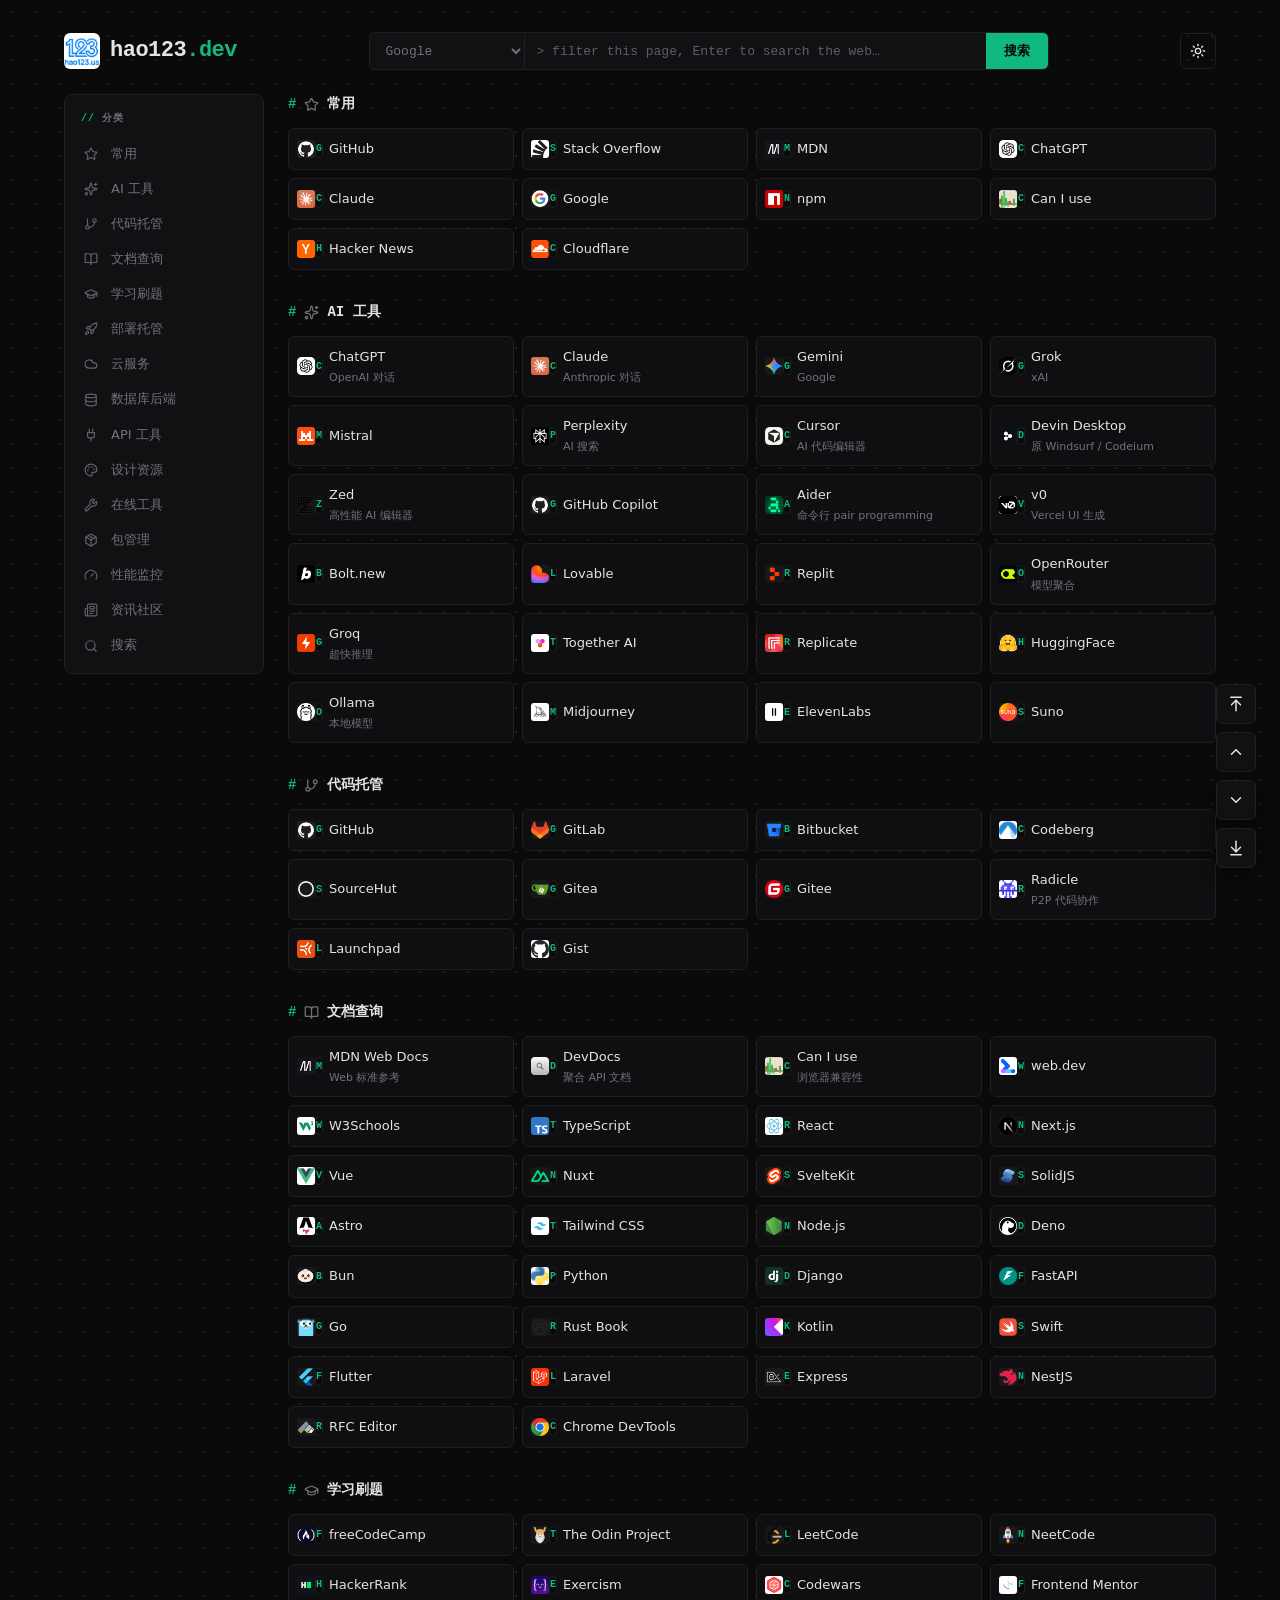
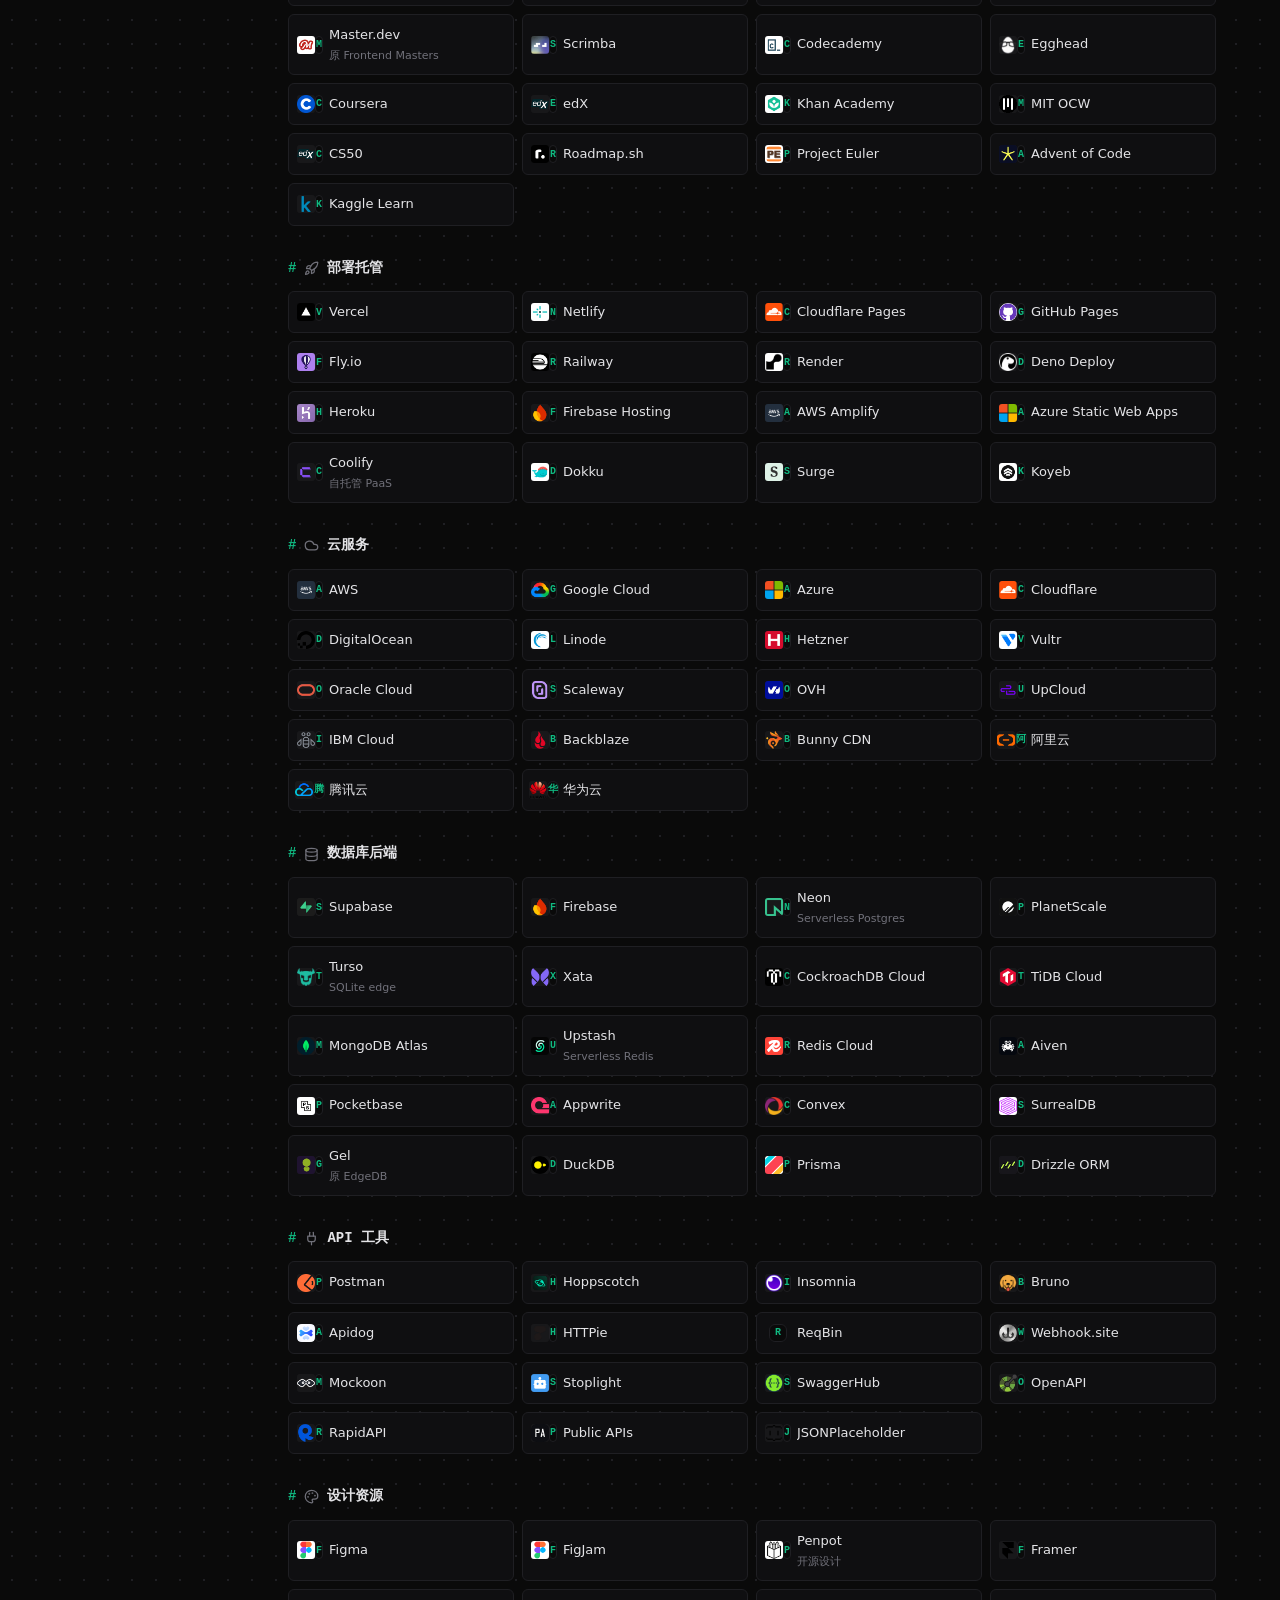
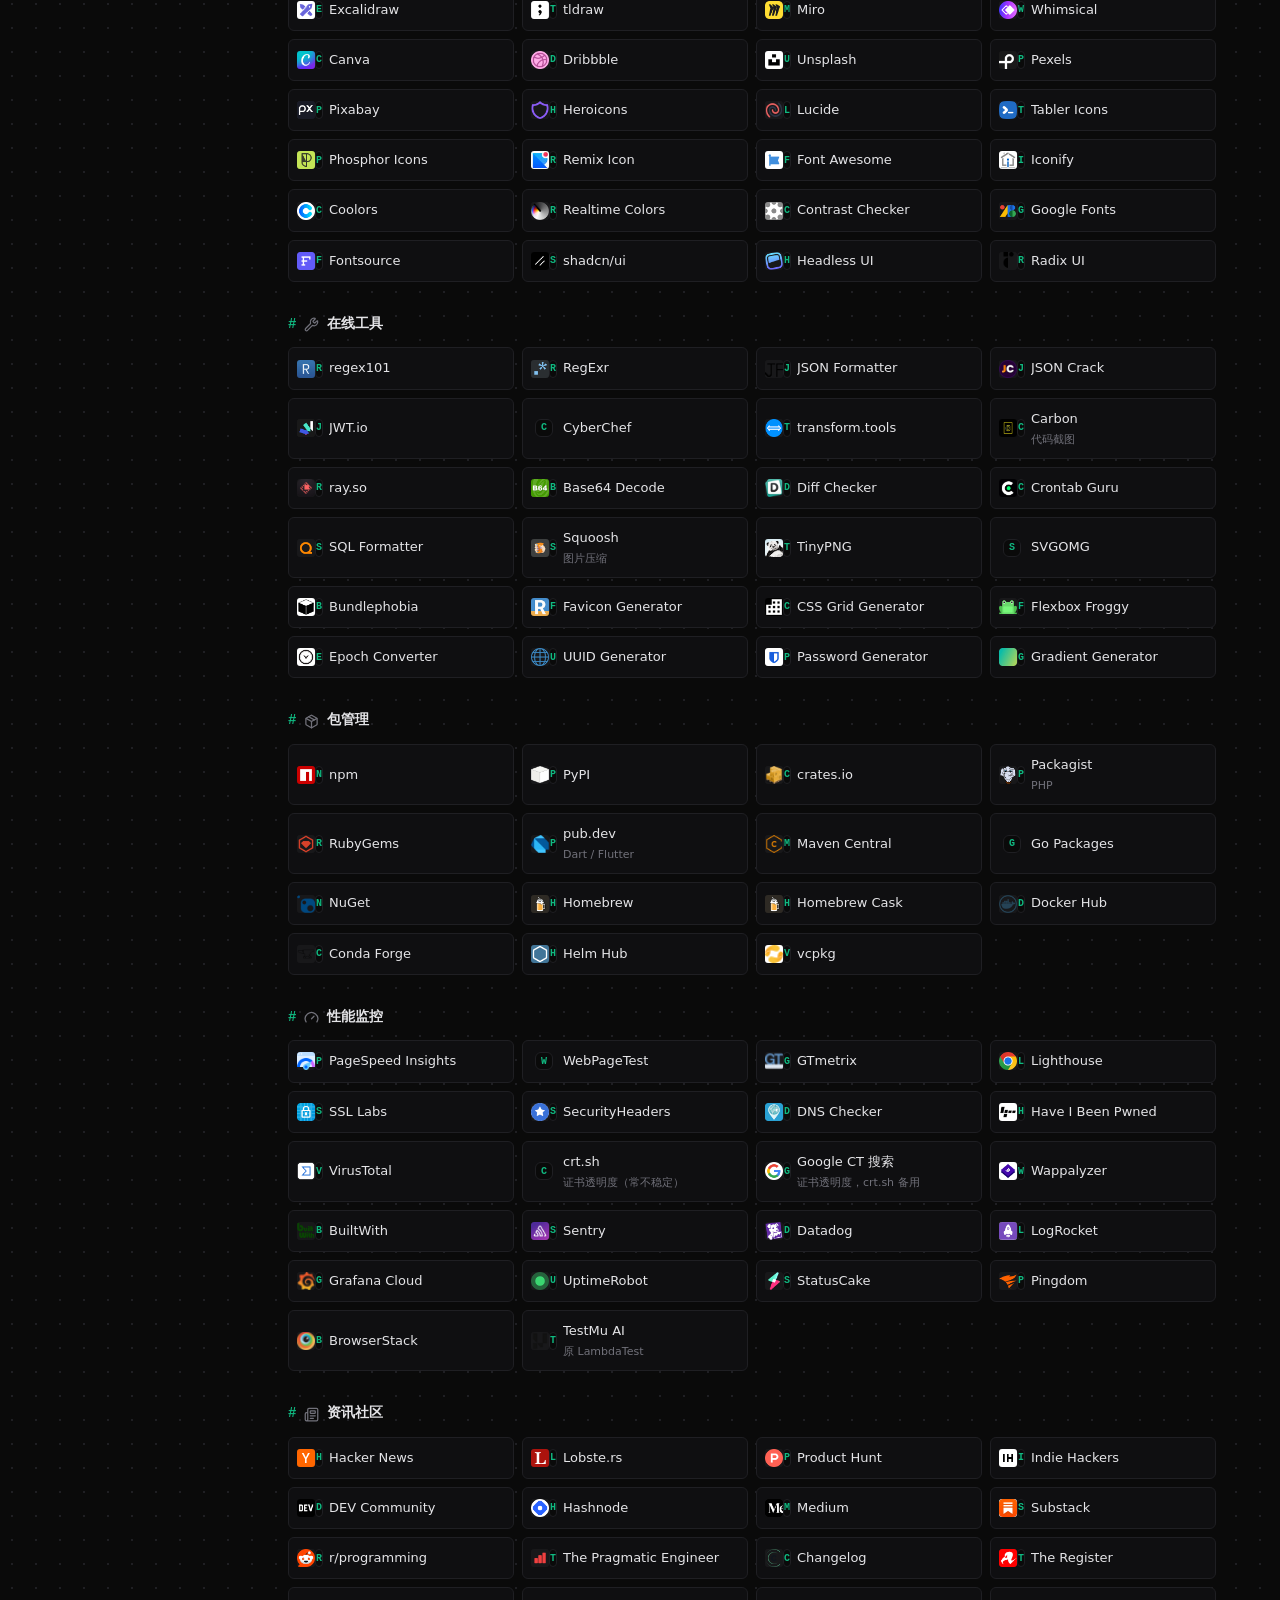
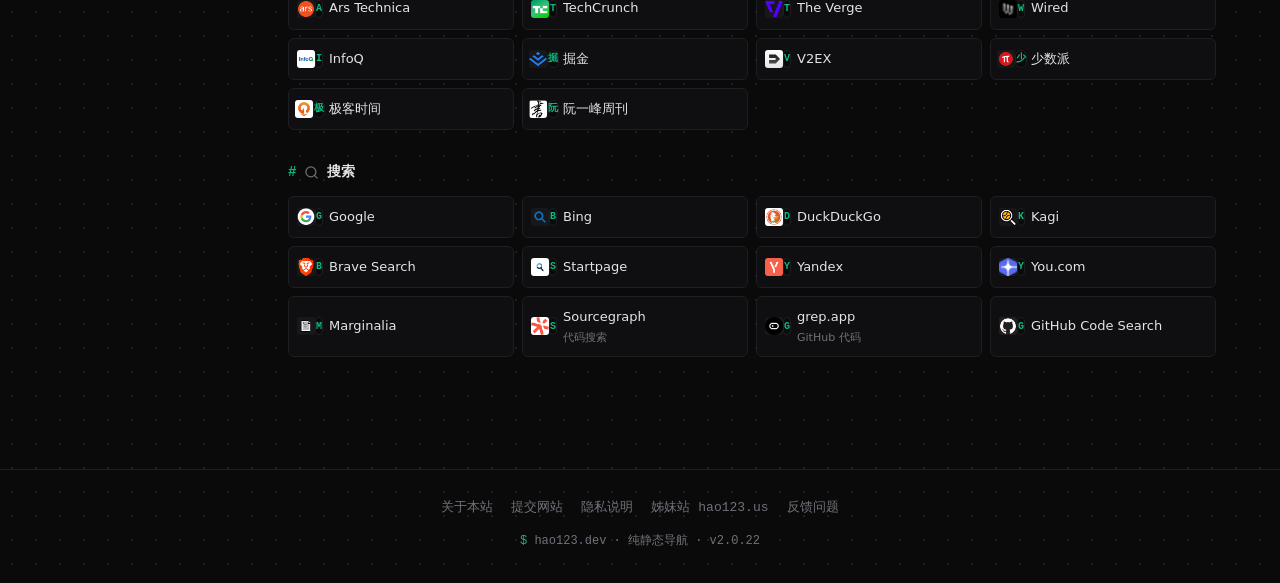
